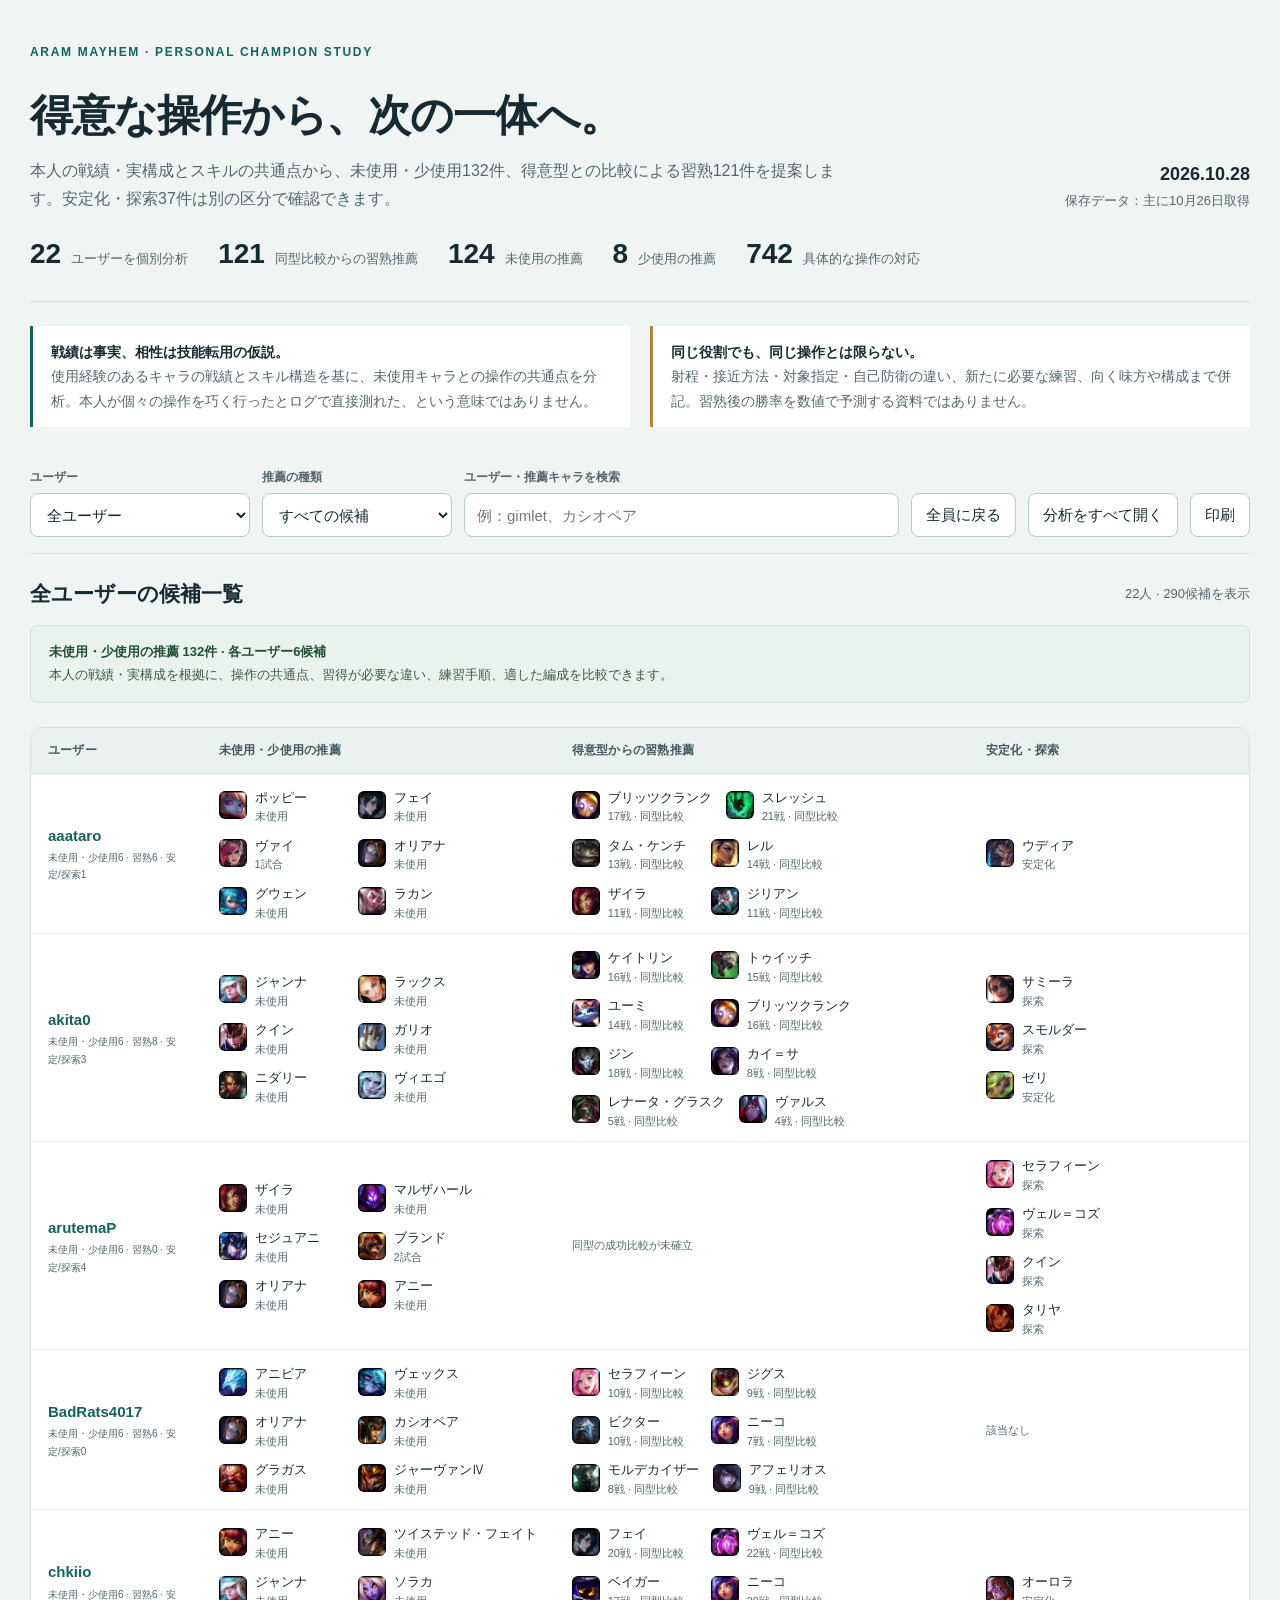
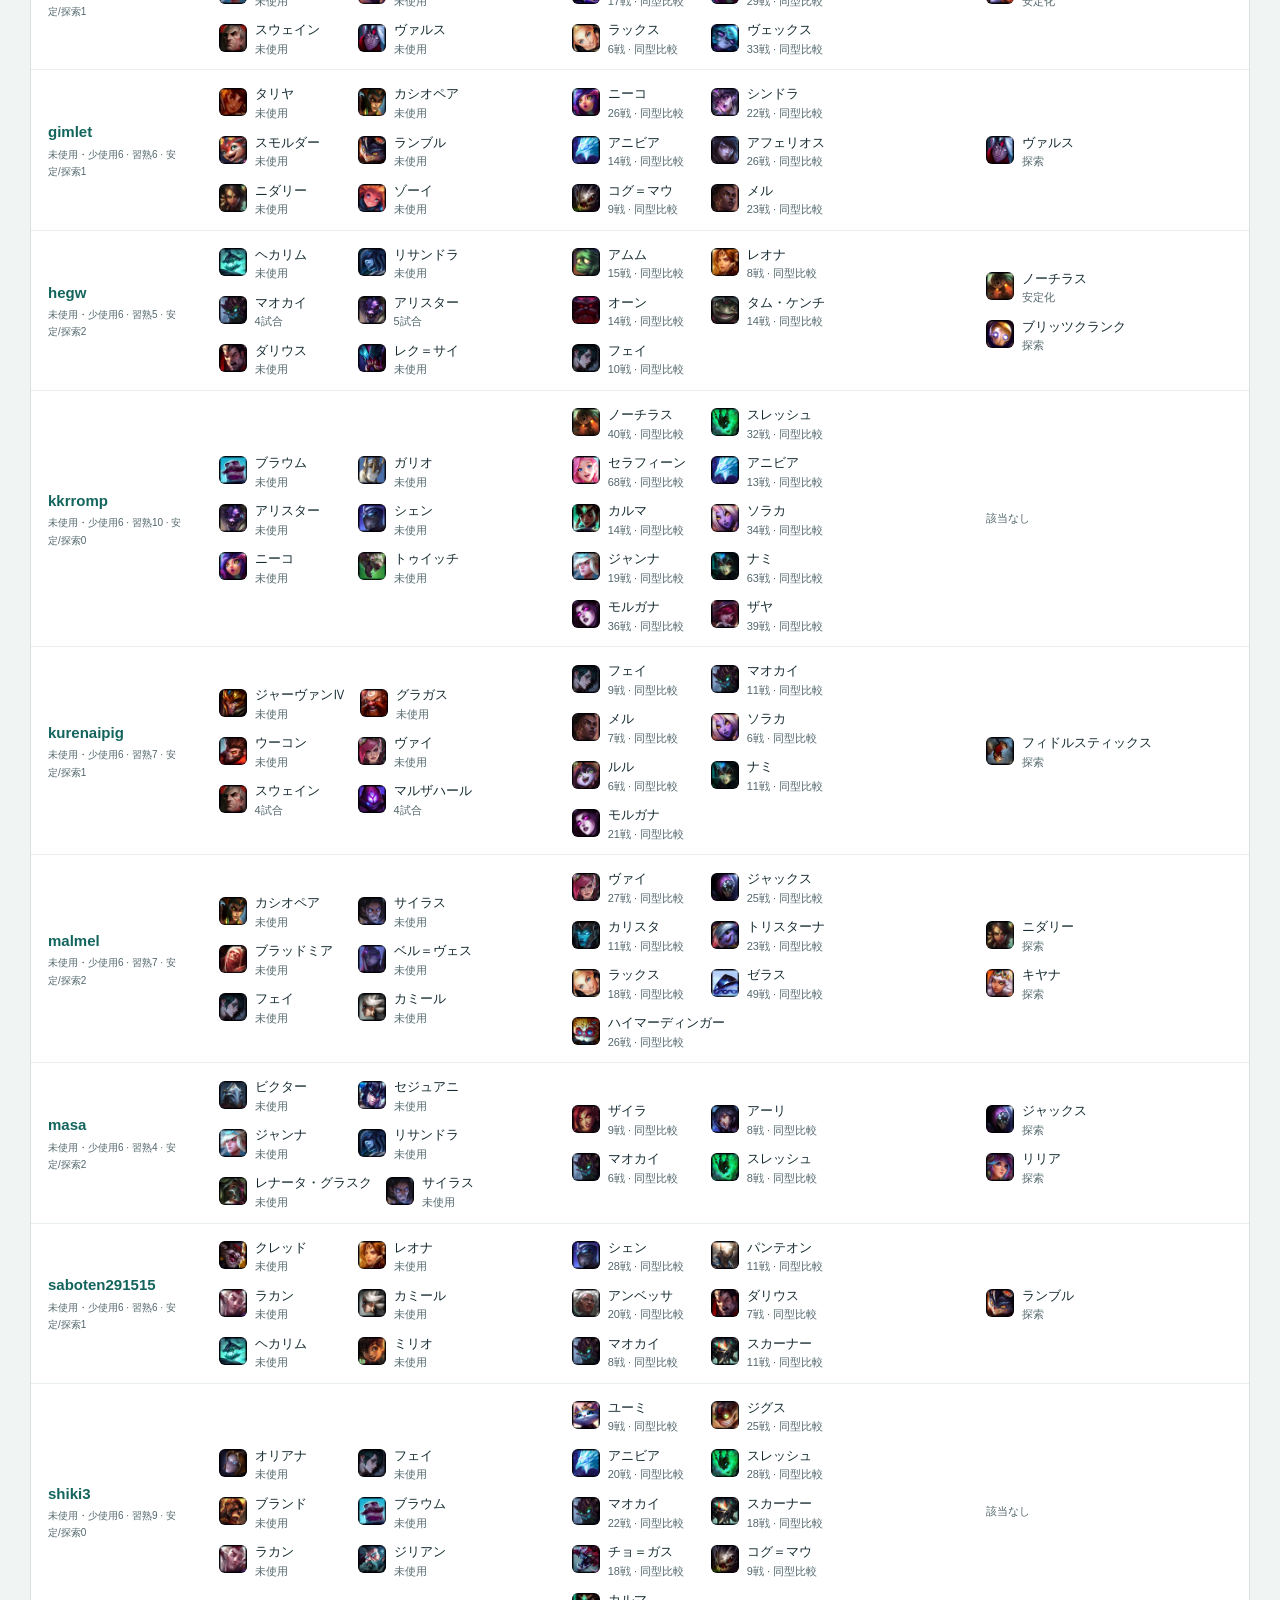
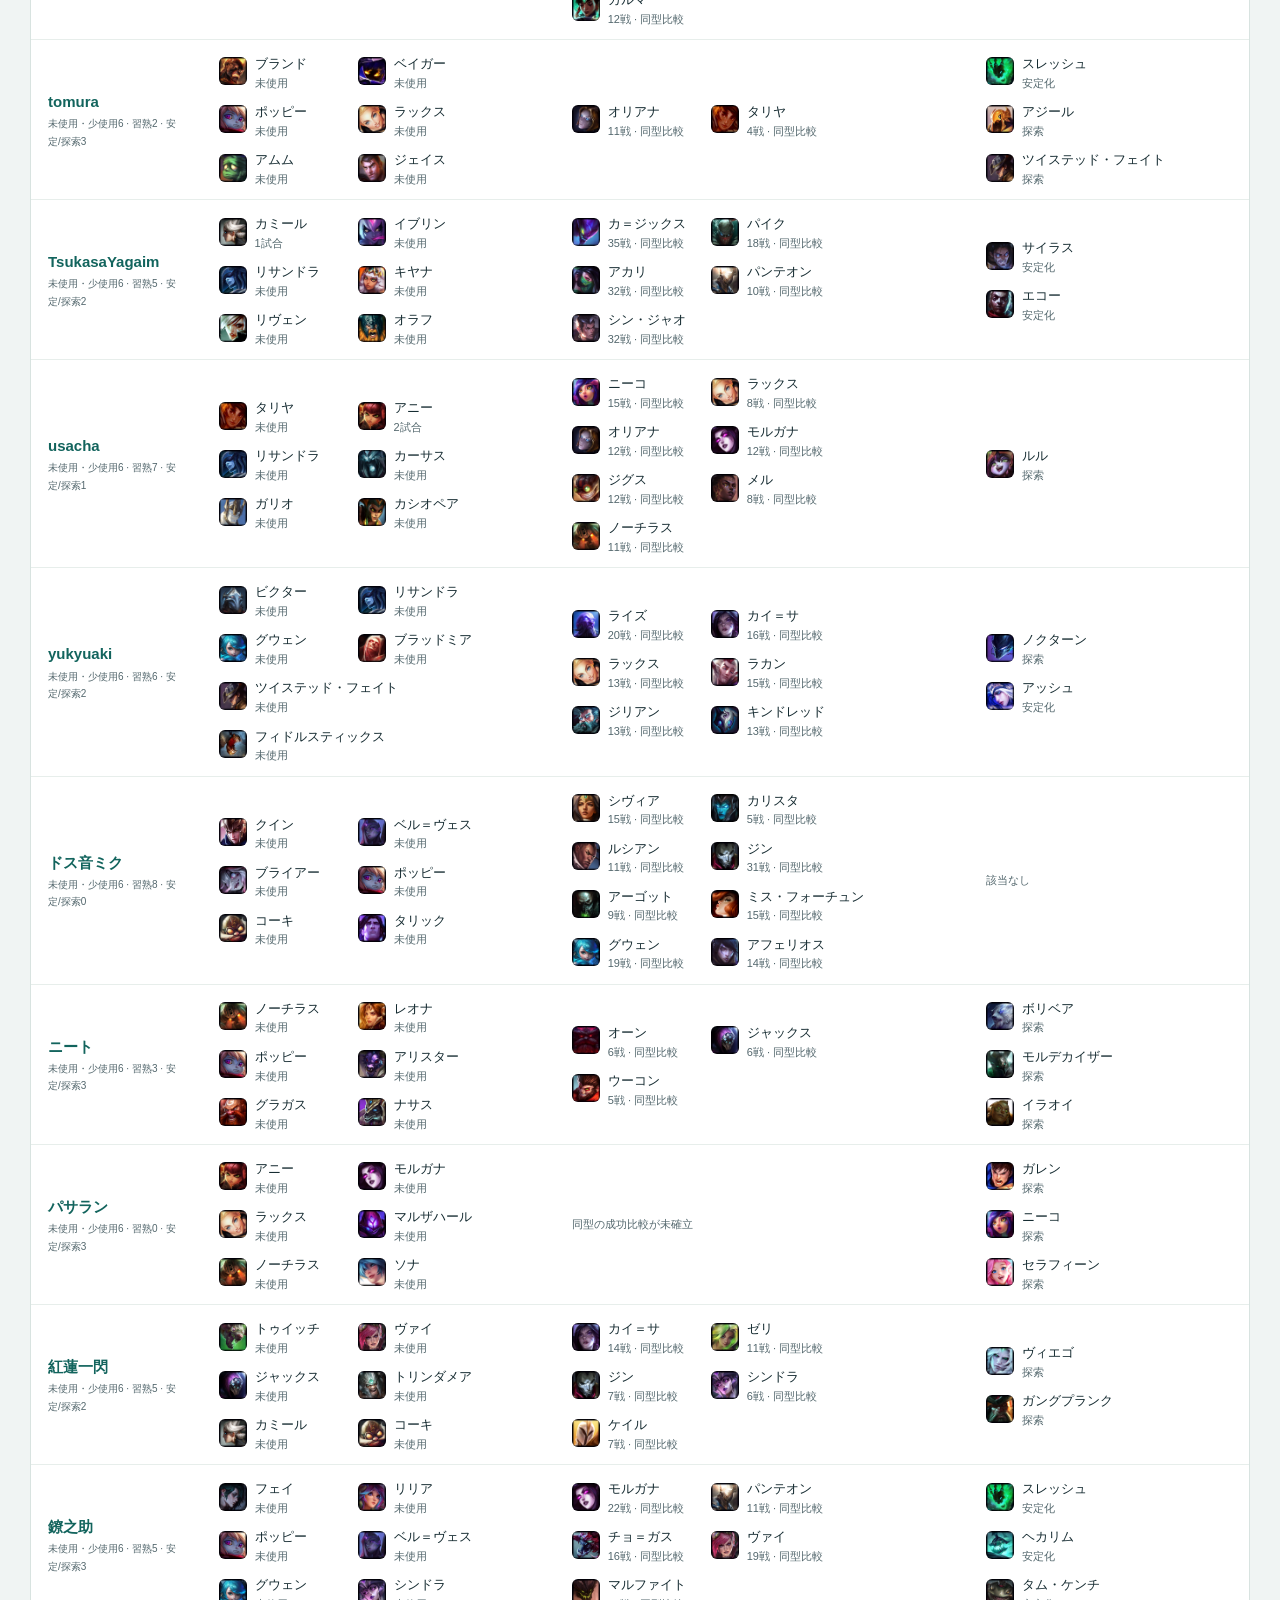
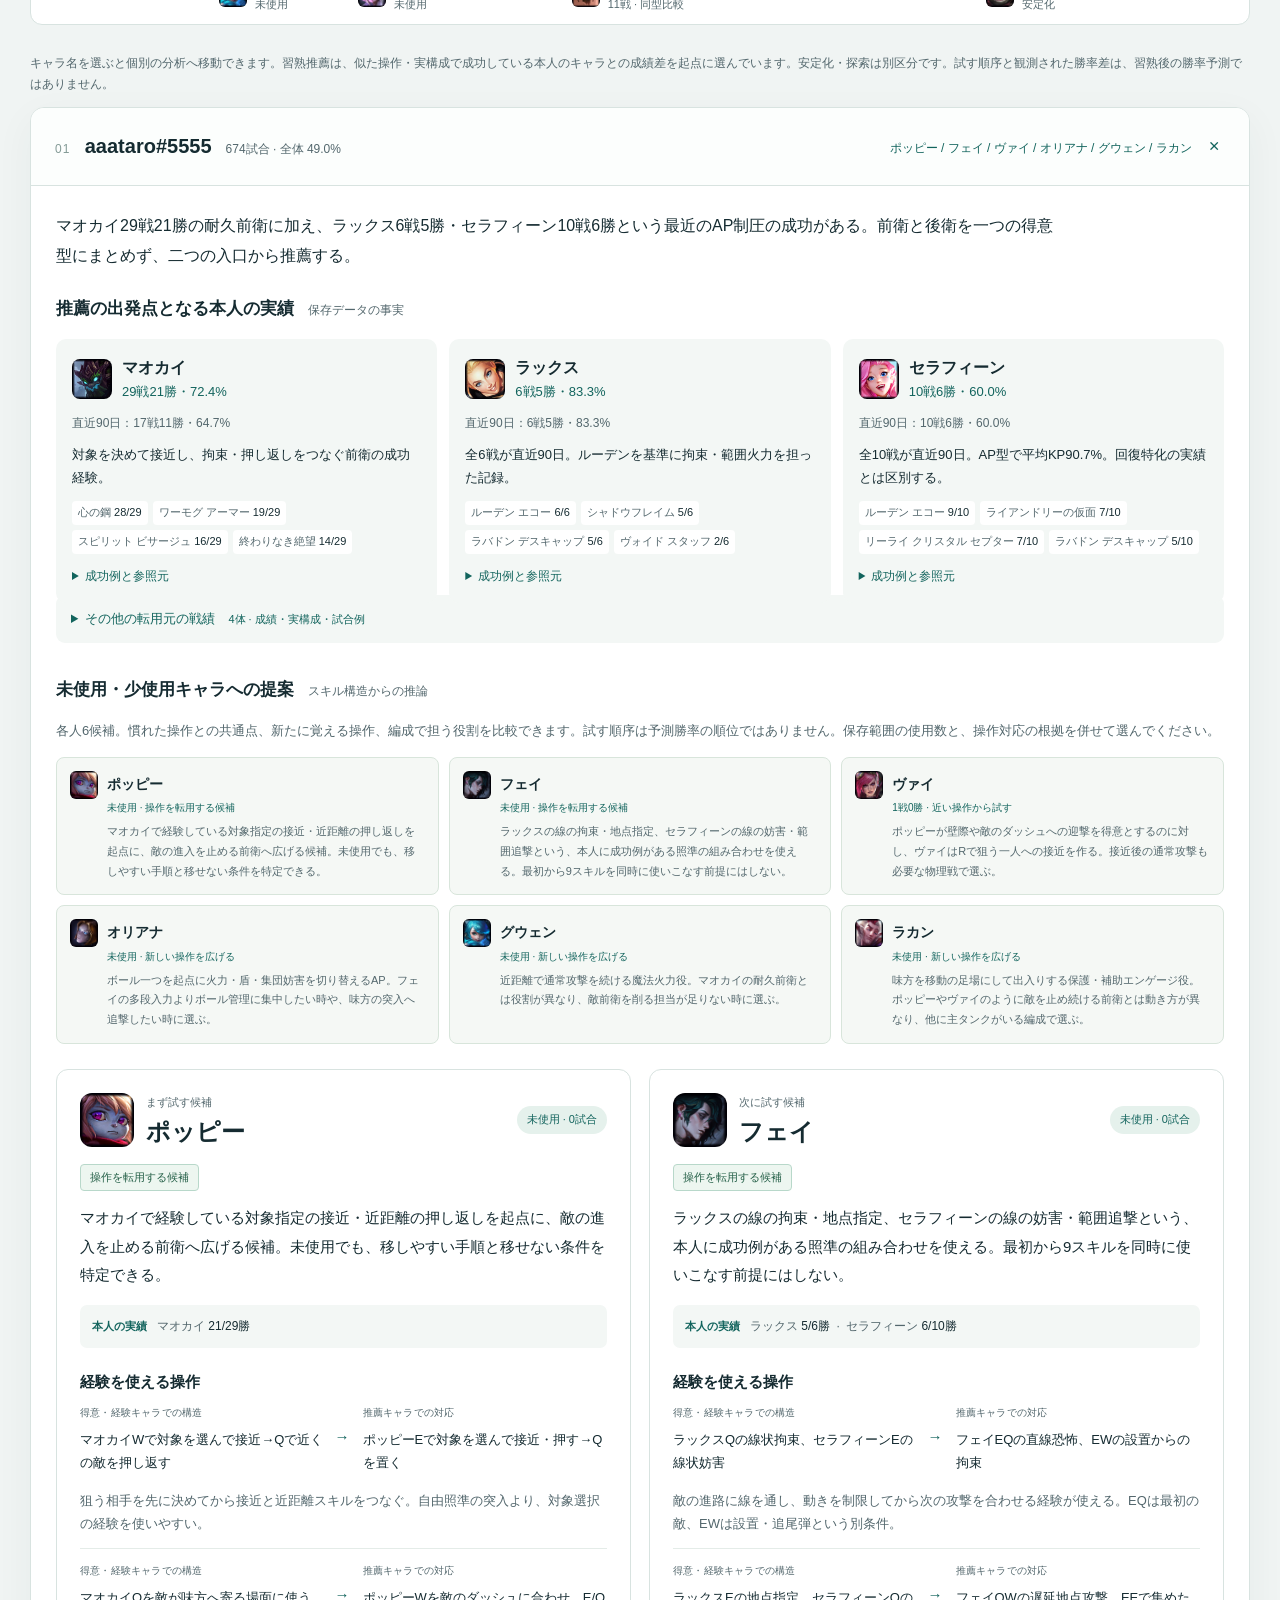
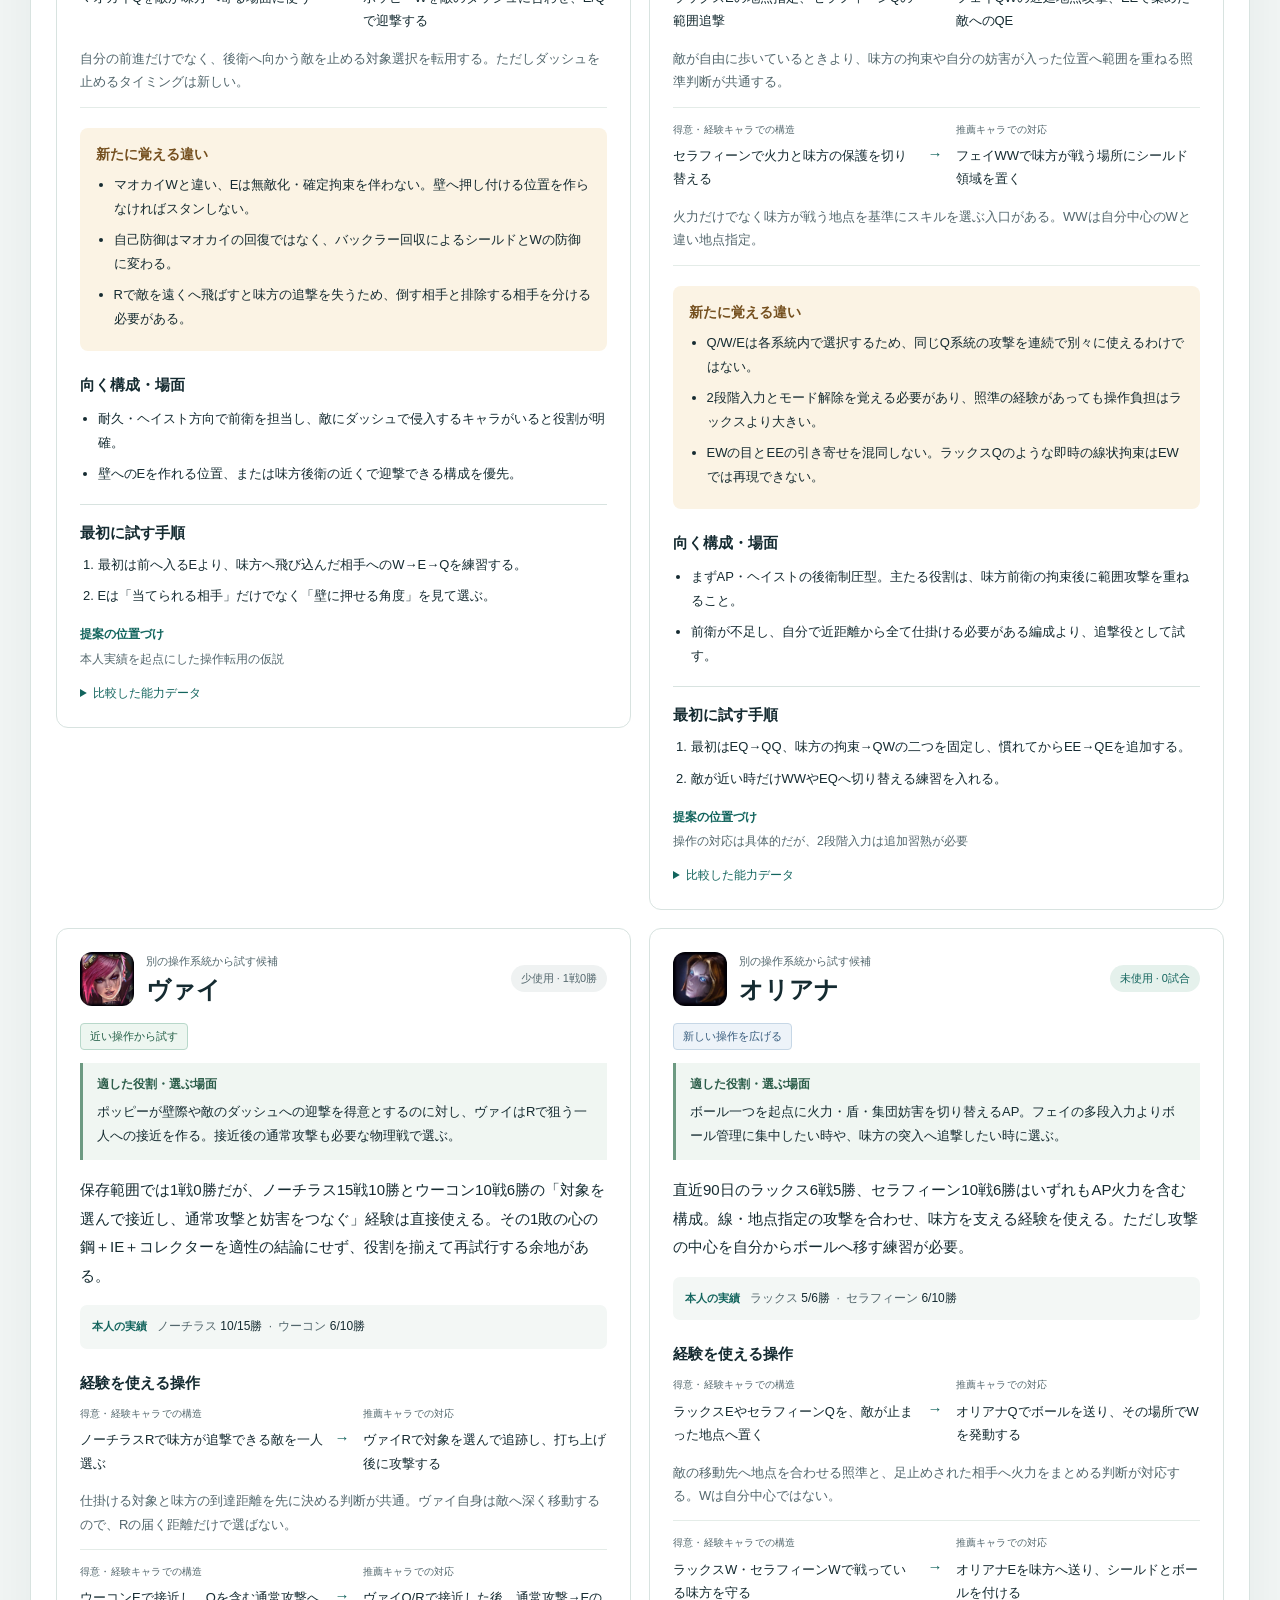
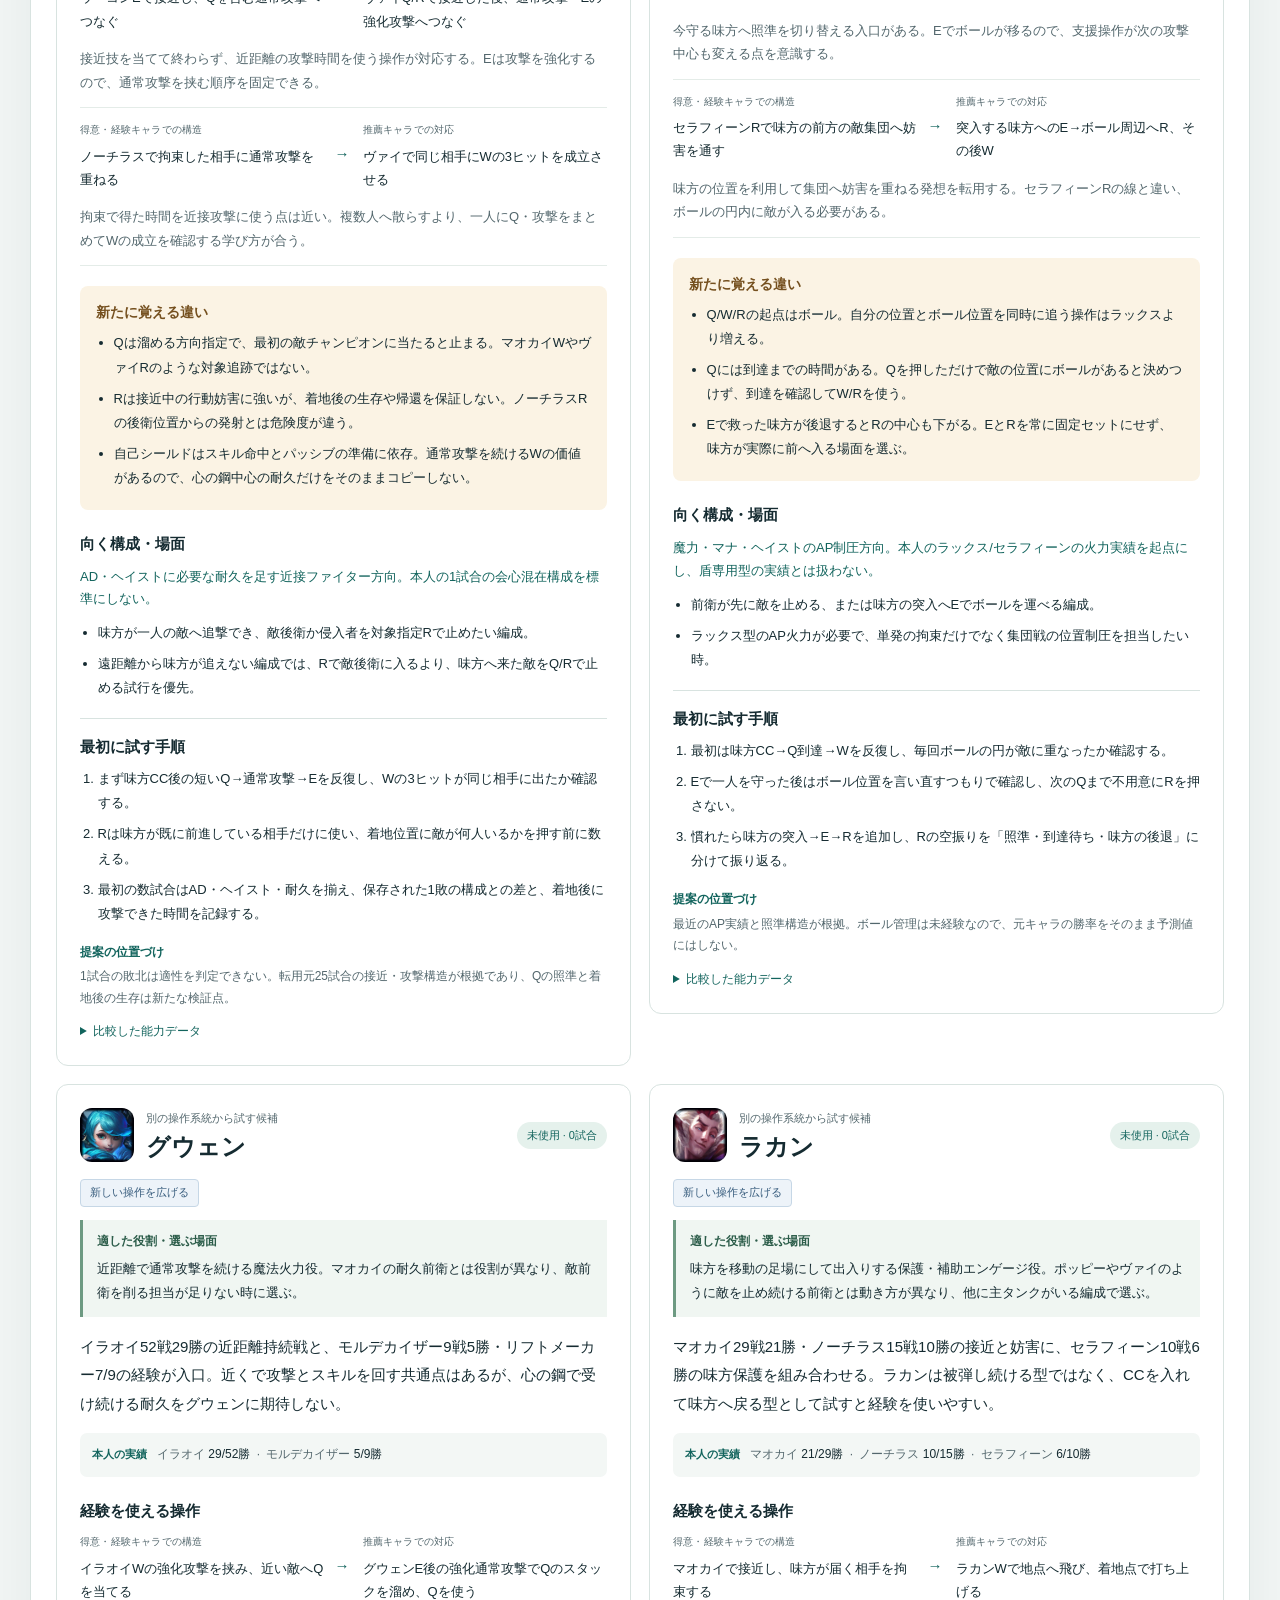
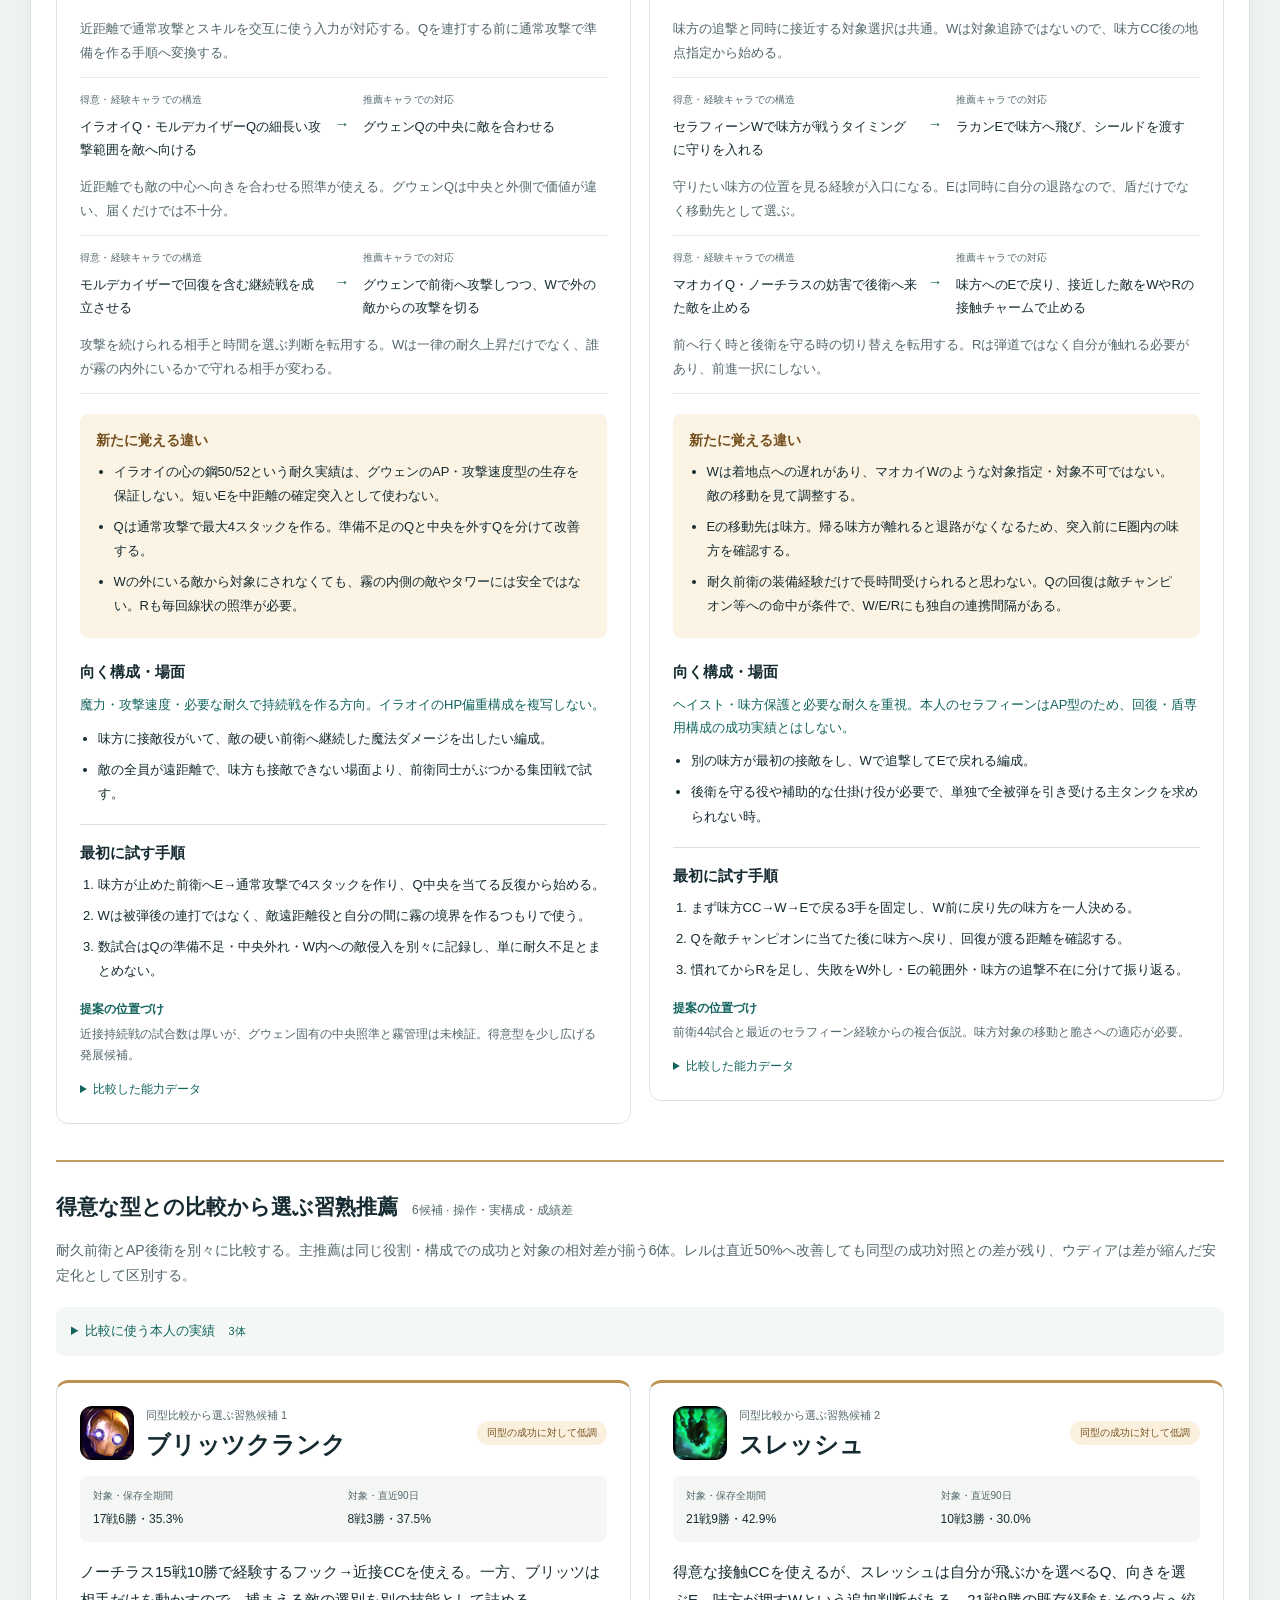
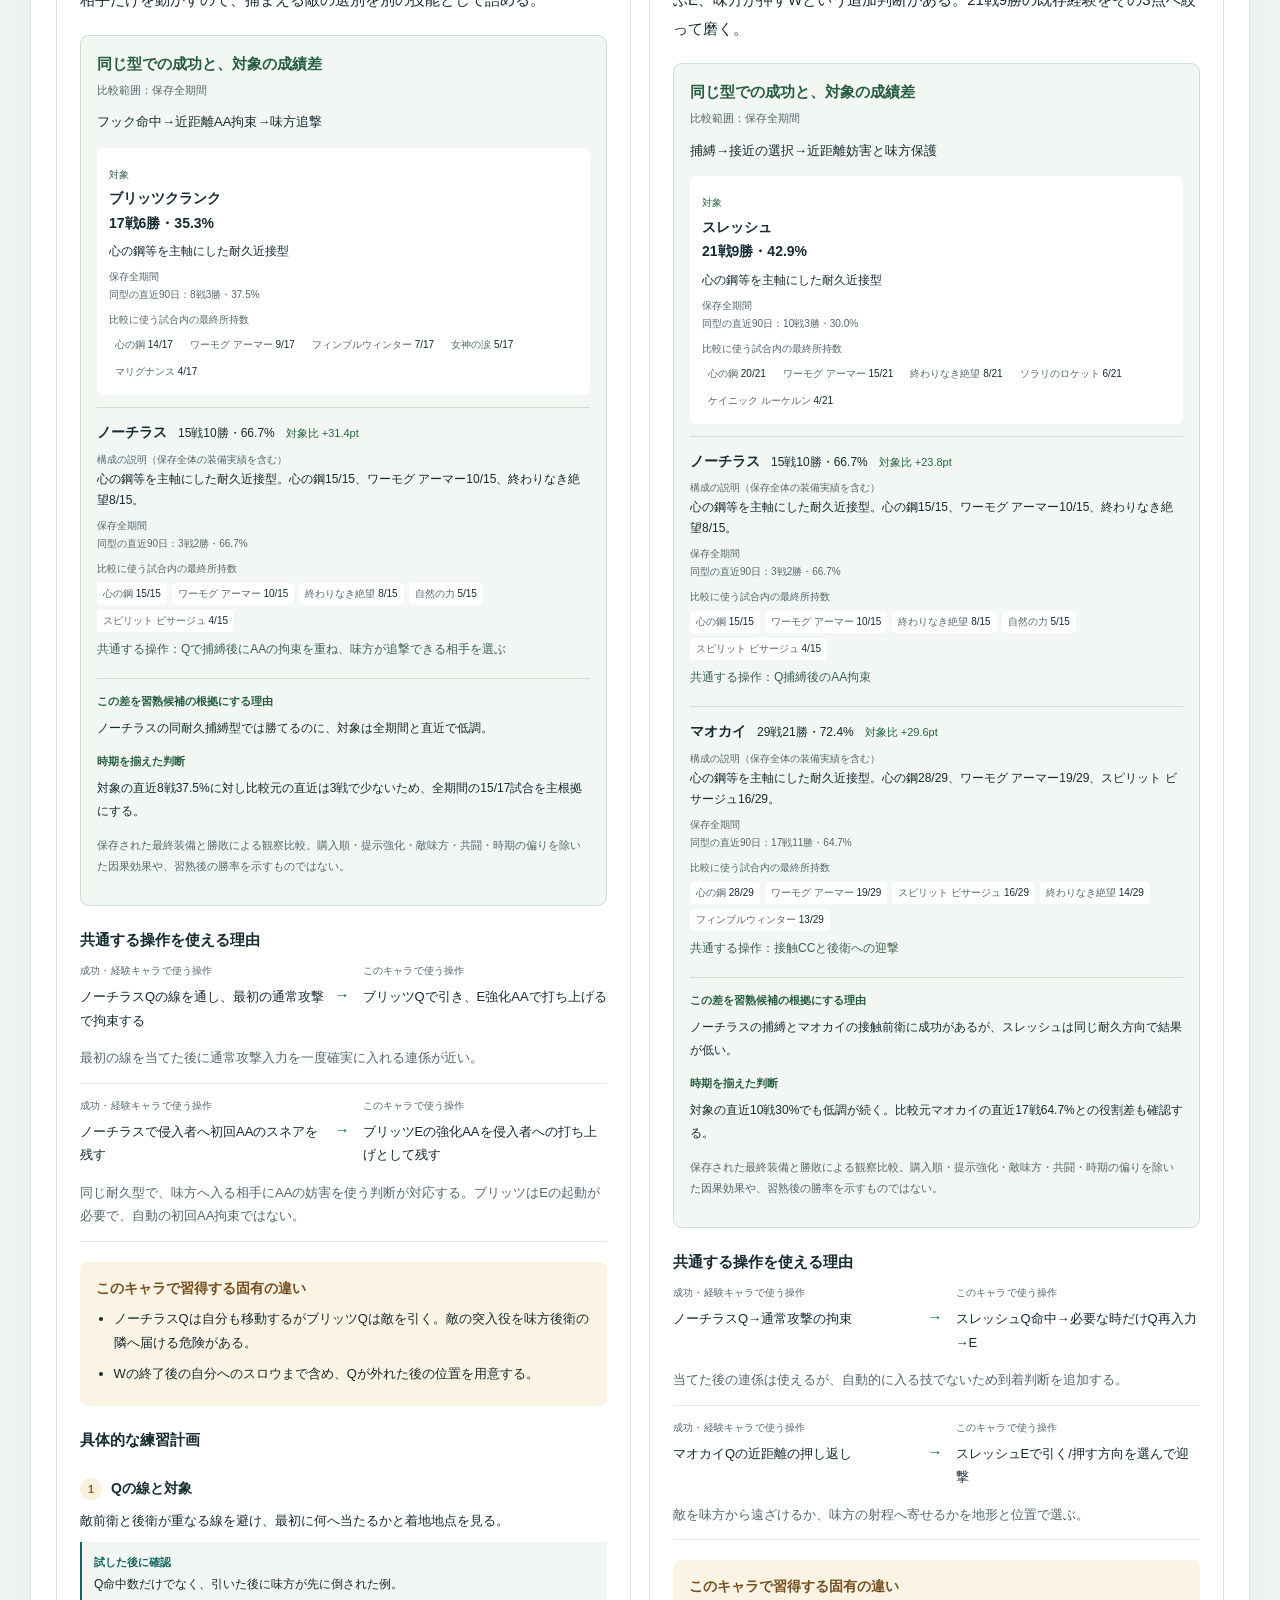
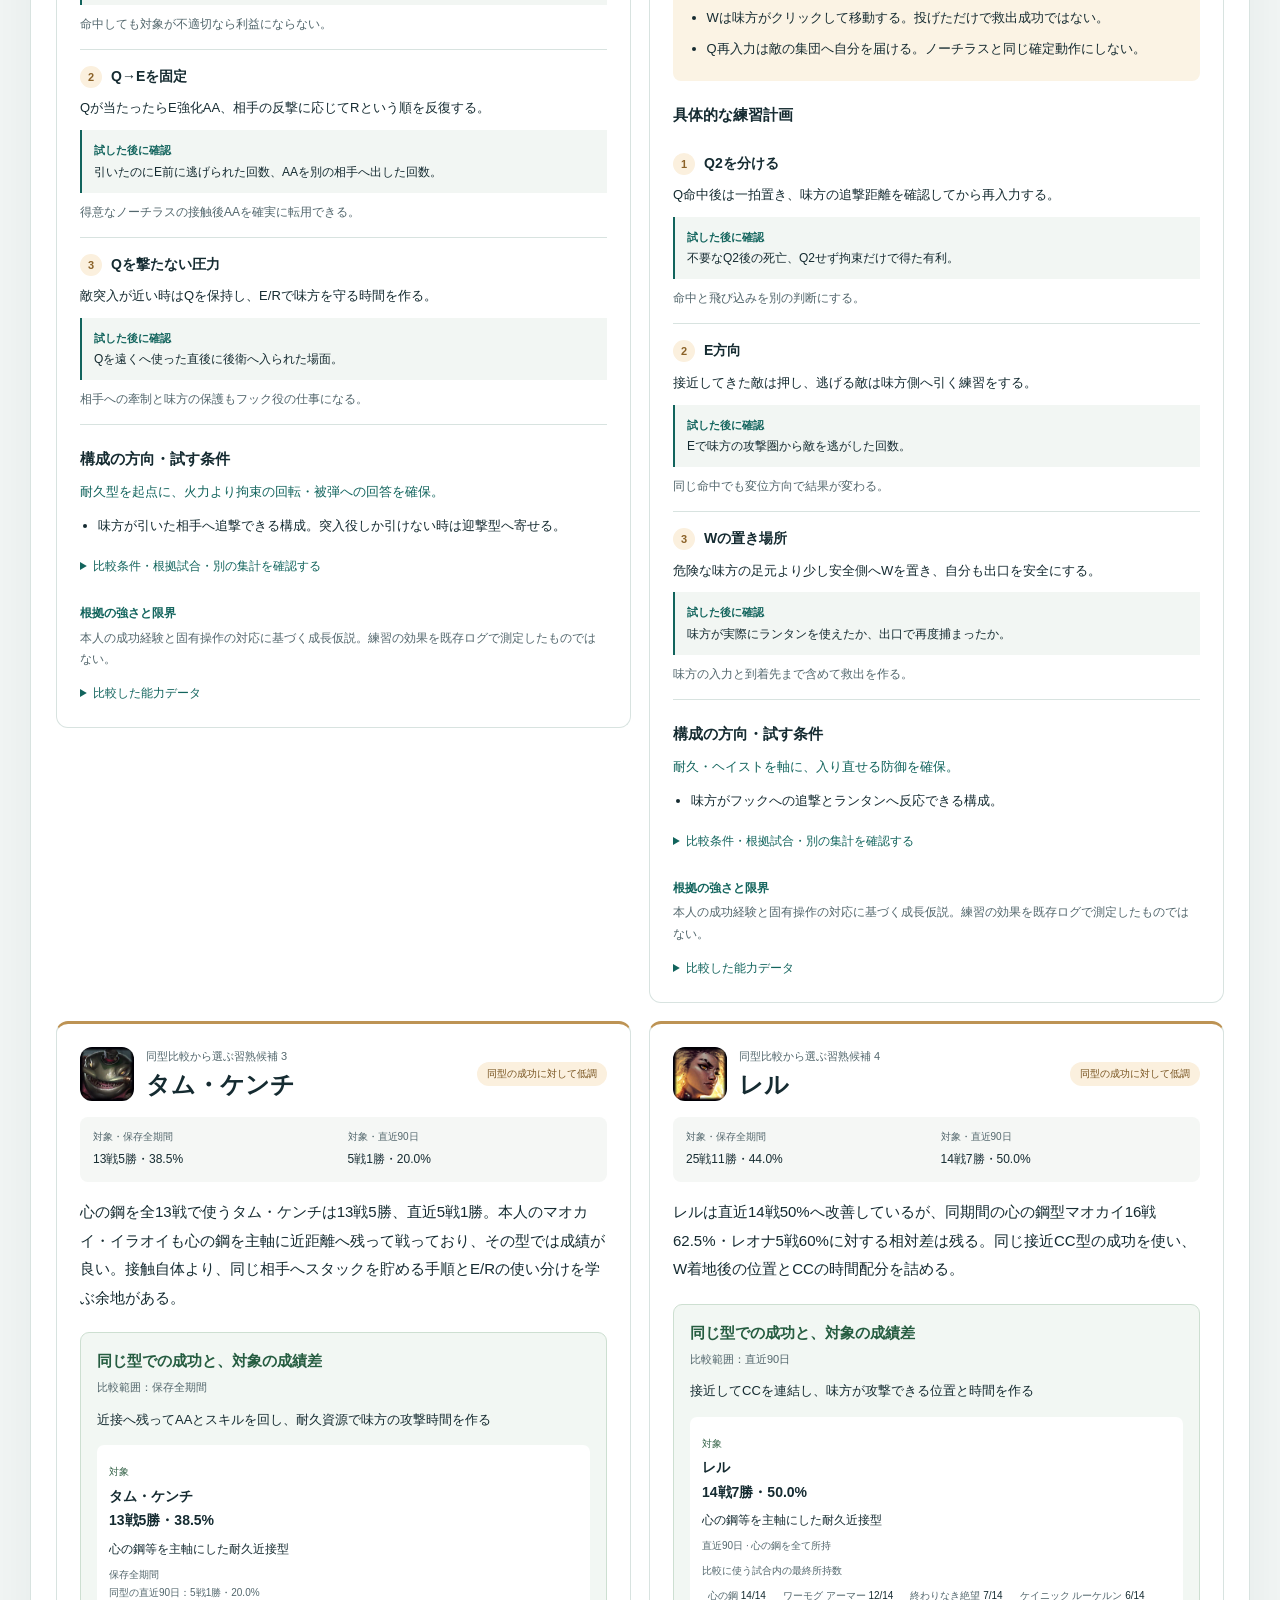
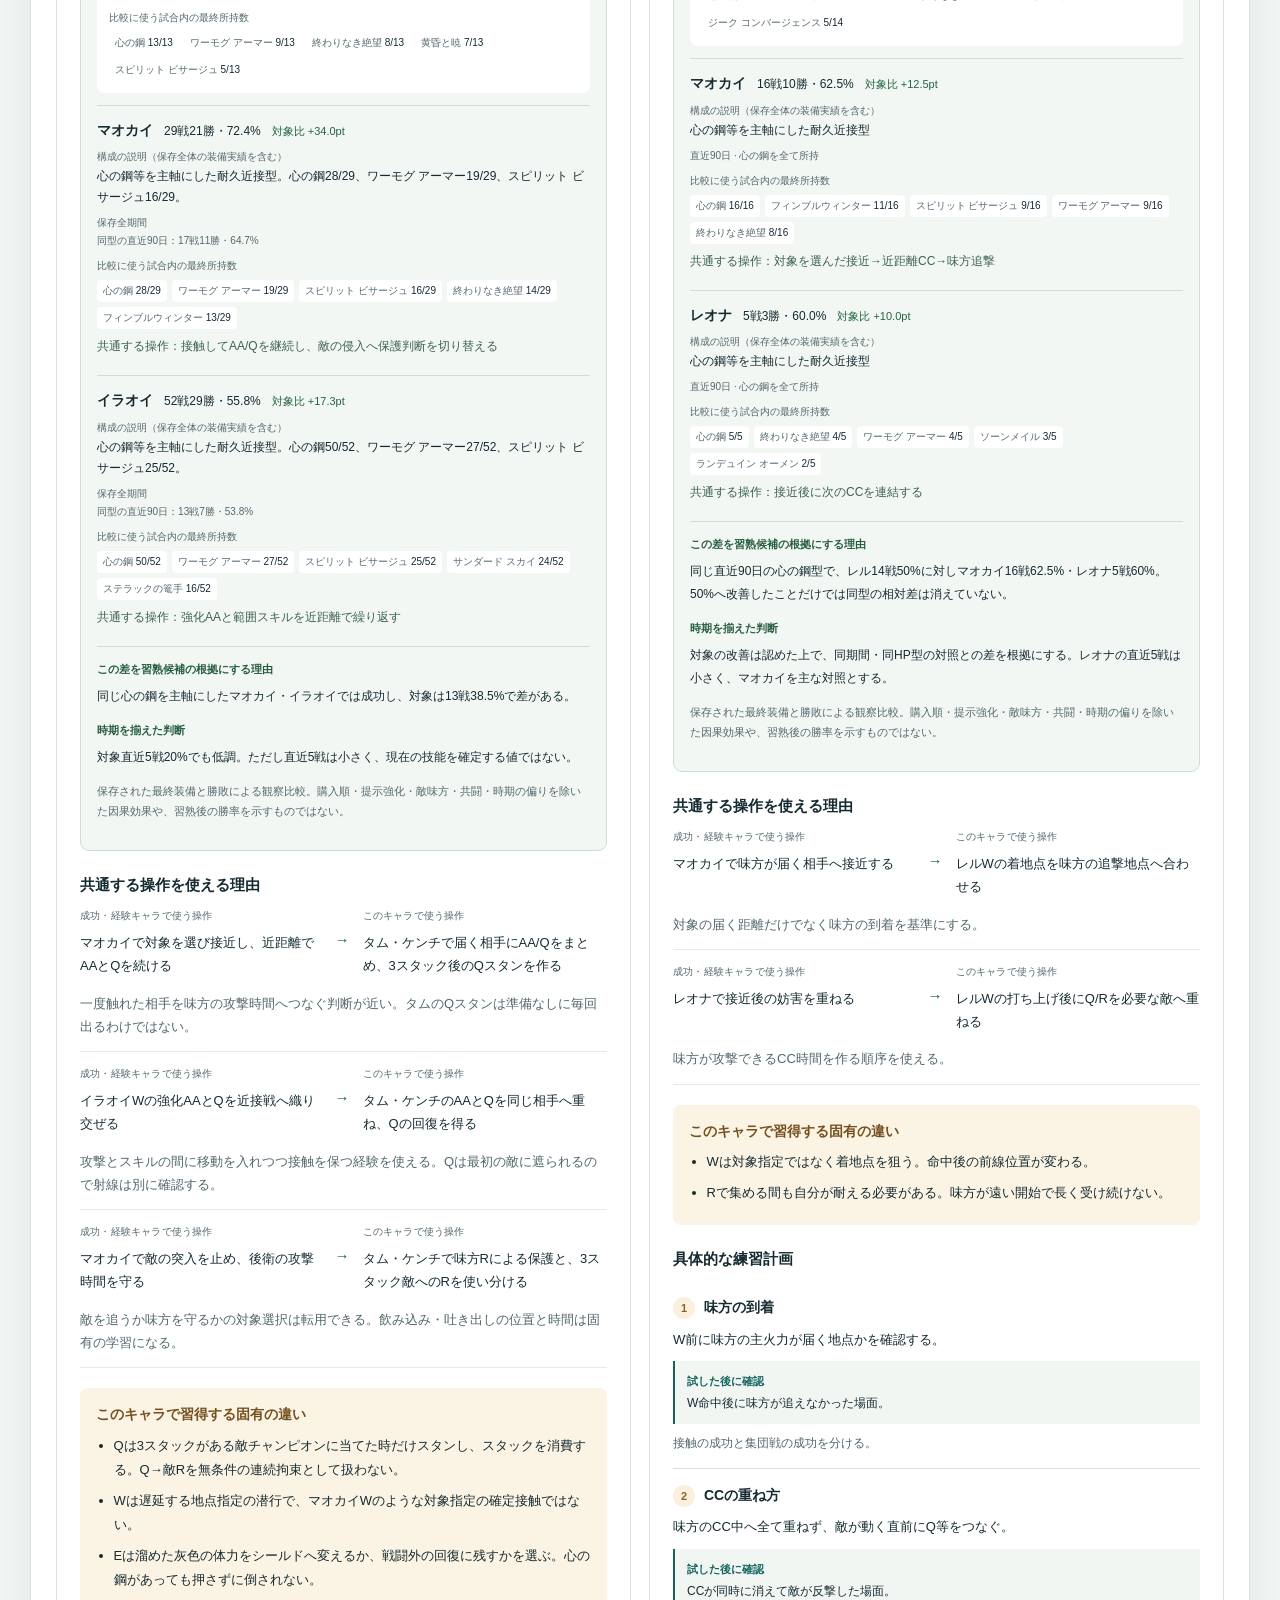
==== index.html @ 069d7b48 "Publish ARAM champion guide" ====
<!doctype html>
<html lang="ja"><head><meta charset="UTF-8"><meta name="viewport" content="width=device-width,initial-scale=1"><meta name="color-scheme" content="light"><meta name="description" content="22ユーザーの戦績・実構成と操作の共通点から探す、ARAMチャンピオンの相性と習熟ガイド。"><link rel="canonical" href="https://sz7m8ci7.github.io/aram-champion-guide/"><title>得意な操作から探す ARAMチャンピオン提案</title><style>
:root{--ink:#152b31;--muted:#53676d;--paper:#fff;--back:#f0f4f3;--line:#d8e3e0;--teal:#12645d;--pale:#e5f1ec;--warm:#966426;--warm-bg:#fbf3e4;--shadow:0 12px 40px #1d49440c}*{box-sizing:border-box}html{scroll-behavior:smooth;scroll-padding-top:110px}body{margin:0;background:var(--back);color:var(--ink);font-family:"Segoe UI","Yu Gothic UI","Meiryo",sans-serif;font-size:15px;line-height:1.75}button,input,select{font:inherit}button,a,input,select{touch-action:manipulation}a{color:var(--teal);text-underline-offset:4px}button{cursor:pointer}a:focus-visible,button:focus-visible,input:focus-visible,select:focus-visible,summary:focus-visible{outline:3px solid #d39536;outline-offset:4px}button:disabled{cursor:default}h1,h2,h3,h4,p{margin-top:0}h4{font-size:15px;line-height:1.6}ul,ol{padding-left:1.35em;margin:8px 0 18px}li+li{margin-top:7px}main{max-width:1280px;margin:auto;padding:0 30px 50px}.masthead{padding:42px 0 30px;border-bottom:1px solid var(--line)}.brand{color:var(--teal);font-size:12px;letter-spacing:.14em;font-weight:700}.hero{display:grid;grid-template-columns:1fr auto;gap:30px;align-items:end;margin-top:22px}h1{font-size:clamp(27px,3.4vw,43px);line-height:1.4;letter-spacing:-.025em;margin-bottom:12px}.lead{max-width:830px;color:var(--muted);margin:0;font-size:16px}.hero-date{font-size:13px;color:var(--muted);text-align:right;white-space:nowrap}.hero-date strong{display:block;color:var(--ink);font-size:18px}.metrics{display:flex;flex-wrap:wrap;gap:30px;margin:24px 0 0}.metric{display:flex;gap:10px;align-items:baseline}.metric b{font-size:28px;line-height:1.2;font-weight:600}.metric span{font-size:13px;color:var(--muted)}.method-note{display:grid;grid-template-columns:1fr 1fr;gap:20px;margin:24px 0}.method-note p{margin:0;padding:14px 18px;background:var(--paper);border-left:3px solid var(--teal);font-size:14px;color:var(--muted)}.method-note p:last-child{border-color:#b5833b}.method-note strong{color:var(--ink)}.toolbar{position:sticky;top:0;z-index:10;background:#f0f4f3f5;backdrop-filter:blur(12px);display:flex;gap:12px;align-items:end;padding:16px 0;border-bottom:1px solid var(--line);margin-bottom:22px}.field{display:flex;flex-direction:column;gap:5px;min-width:0}.field span{font-size:12px;color:var(--muted);font-weight:600}.field select,.field input{background:#fff;border:1px solid #b9ccc6;border-radius:8px;padding:10px 12px;color:var(--ink);height:44px}.field.search{flex:1}.field select{min-width:220px}.toolbar button{height:44px;border:1px solid #b9ccc6;background:#fff;border-radius:8px;color:var(--ink);padding:8px 14px}.toolbar button:hover{background:var(--pale)}.summary-heading{display:flex;align-items:center;justify-content:space-between;gap:12px;margin-bottom:12px}.summary-heading h2{font-size:21px;margin:0}.summary-heading span{font-size:13px;color:var(--muted)}.table-wrap{background:var(--paper);border:1px solid var(--line);border-radius:12px;overflow:auto;margin-bottom:28px}table{border-collapse:collapse;width:100%;min-width:720px}thead th{background:#eaf1ee;text-align:left;font-size:12px;letter-spacing:.02em;color:#425b60;padding:12px 17px;border-bottom:1px solid var(--line)}tbody th,tbody td{padding:13px 17px;vertical-align:middle;border-bottom:1px solid #e7eeeb;text-align:left;font-weight:400}tbody tr:last-child>*{border-bottom:0}tbody th{width:19%}tbody td:nth-child(2){width:42%}tbody td:last-child{font-size:13px;color:var(--muted)}.profile-link{border:0;background:none;padding:5px 0;color:var(--teal);font-weight:650;text-align:left;overflow-wrap:anywhere}.overview-picks{display:flex;gap:14px;flex-wrap:wrap}.overview-picks a{display:flex;gap:8px;align-items:center;text-decoration:none;color:var(--ink);font-size:13px}.overview-picks a:hover span{text-decoration:underline}.overview-picks small{display:block;color:var(--muted);font-size:11px;line-height:1.3}.overview-to{color:var(--teal)}.mini-portrait{width:28px;height:28px;border-radius:6px;background:var(--line)}.portrait{width:54px;height:54px;border-radius:12px;flex-shrink:0;background:var(--line)}.small-portrait{width:40px;height:40px;border-radius:8px;background:var(--line);flex-shrink:0}.profile{background:var(--paper);border:1px solid var(--line);border-radius:14px;margin:0 0 18px;overflow:hidden;box-shadow:var(--shadow);scroll-margin-top:110px}.profile-summary{list-style:none;display:flex;align-items:center;justify-content:space-between;gap:20px;padding:21px 24px;cursor:pointer;background:#fcfefd}.profile-summary::-webkit-details-marker{display:none}.profile-summary>div:first-child{display:flex;align-items:baseline;gap:14px;flex-wrap:wrap}.profile-number{color:#839a96;font-size:12px;letter-spacing:.1em}.profile-user{font-size:20px;font-weight:650;overflow-wrap:anywhere}.profile-baseline{font-size:12px;color:var(--muted)}.profile-picks{font-size:12px;color:var(--teal);text-align:right;max-width:45%}.profile-picks>span{display:inline-block;font-size:20px;margin-left:10px;line-height:1}.profile[open] .profile-summary{border-bottom:1px solid var(--line)}.profile[open] .profile-picks>span{transform:rotate(45deg)}.profile-body{padding:25px}.profile-intro{font-size:16px;max-width:1000px;line-height:1.85;margin-bottom:24px}.section-label{display:flex;align-items:baseline;gap:14px;flex-wrap:wrap;font-size:17px;margin-bottom:15px}.section-label>span{font-size:12px;color:var(--muted);font-weight:400}.anchors{display:grid;grid-template-columns:repeat(auto-fit,minmax(210px,1fr));gap:12px}.anchor{background:#f3f7f5;padding:16px;border-radius:10px;min-width:0}.anchor-top{display:flex;gap:10px;align-items:center}.anchor-top h4{margin:0;font-size:16px}.numbers{font-size:13px;font-variant-numeric:tabular-nums;color:var(--teal)}.recent{font-size:12px;margin:9px 0;color:var(--muted)}.anchor>p{font-size:13px;margin:0 0 12px;line-height:1.8}.build-facts{display:flex;gap:5px;flex-wrap:wrap}.build-facts span{background:white;padding:3px 6px;border-radius:4px;font-size:11px;line-height:1.6;color:var(--muted)}.build-facts b{font-variant-numeric:tabular-nums;font-weight:500;color:var(--ink)}.proof,.source-links{font-size:12px;margin-top:12px;color:var(--muted)}.proof summary,.source-links summary{cursor:pointer;color:var(--teal)}.game-proof{margin:9px 0;line-height:1.65}.recommendations-heading{margin-top:32px}.recommendations{display:grid;grid-template-columns:repeat(2,minmax(0,1fr));gap:18px;align-items:start}.recommendation{border:1px solid var(--line);border-radius:12px;padding:23px;min-width:0;background:#fff}.rec-head{display:flex;gap:12px;align-items:center;margin-bottom:16px;flex-wrap:wrap}.rec-name{flex:1;min-width:130px}.eyebrow{color:var(--muted);font-size:11px;margin-bottom:3px}.rec-name h3{font-size:24px;line-height:1.3;margin:0}.usage{font-size:11px;border-radius:20px;padding:4px 10px;background:#eff2f2;color:var(--muted);white-space:nowrap}.usage.unused{background:var(--pale);color:var(--teal)}.rec-reason{font-size:15px;line-height:1.9;margin-bottom:15px}.evidence-line{font-size:12px;color:var(--muted);padding:11px 12px;background:#f3f7f5;border-radius:7px;line-height:1.8}.evidence-line b{color:var(--ink);font-weight:500;font-variant-numeric:tabular-nums}.fact-label{color:var(--teal);font-size:11px;font-weight:600;margin-right:10px}.dot{margin:0 3px}.block-title{margin:22px 0 10px;font-size:15px}.transfer{padding:13px 0;border-bottom:1px solid #e4ece8}.transfer:first-child{padding-top:0}.transfer-pair{display:grid;grid-template-columns:minmax(0,1fr) 18px minmax(0,1fr);gap:10px;align-items:start}.transfer-pair p{font-size:13px;line-height:1.8;margin:6px 0}.overline{display:block;font-size:10px;color:var(--muted);letter-spacing:.02em}.arrow{margin-top:25px;color:var(--teal)}.transfer-why{font-size:13px;margin:8px 0 0;color:var(--muted);line-height:1.8}.learning{margin-top:20px;padding:15px 16px 2px;background:var(--warm-bg);border-radius:8px}.learning h4{color:#75501f;margin:0 0 8px;font-size:14px}.recommendation ul,.recommendation ol{font-size:13px;line-height:1.85}.build-direction{font-size:13px;color:var(--teal);margin:0 0 10px}.practice{border-top:1px solid var(--line);margin-top:18px;padding-top:16px}.practice h4{margin:0 0 8px}.practice ol{margin-bottom:12px}.confidence{font-size:12px;color:var(--muted);line-height:1.8;margin:16px 0 0}.confidence span{display:block;font-weight:600;color:var(--teal);margin-bottom:3px}.source-links>div{display:flex;gap:10px;flex-wrap:wrap;margin-top:8px}.prior{margin-top:28px;border-top:1px solid var(--line);padding-top:16px}.prior>summary{cursor:pointer;color:var(--muted);font-size:14px}.prior>summary>span{margin-left:12px;font-size:11px}.prior-grid{display:grid;grid-template-columns:repeat(2,minmax(0,1fr));gap:14px;margin-top:16px}.prior-grid article{padding:15px;background:#f5f6f5;border-radius:8px;font-size:13px;min-width:0}.prior-grid h4 span{display:block;font-size:11px;color:var(--muted);font-weight:400}.prior-grid p{margin-bottom:8px}.prior-condition{color:var(--teal)}.profile-footer{display:flex;gap:15px;flex-wrap:wrap;justify-content:space-between;border-top:1px solid var(--line);padding-top:16px;margin-top:24px;font-size:11px;color:var(--muted)}.method{padding:24px 0;color:var(--muted);font-size:13px}.method>summary{cursor:pointer;color:var(--ink);font-size:16px}.method h3{font-size:14px;color:var(--ink);margin:20px 0 8px}.method li{margin-top:7px}.footer{border-top:1px solid var(--line);padding-top:20px;font-size:12px;color:var(--muted)}.small-text{font-size:12px;color:var(--muted)}.empty{padding:30px;text-align:center;color:var(--muted)}[hidden]{display:none!important}@media(min-width:1150px){.recommendations:has(>.recommendation:nth-child(3)){grid-template-columns:repeat(3,minmax(0,1fr))}.recommendations:has(>.recommendation:nth-child(3)) .transfer-pair{grid-template-columns:1fr}.recommendations:has(>.recommendation:nth-child(3)) .arrow{margin:0;line-height:1;transform:rotate(90deg);justify-self:center}}@media(max-width:900px){.recommendations{grid-template-columns:1fr}.profile-summary{align-items:flex-start}.profile-summary>div:first-child{gap:8px}.profile-picks{max-width:36%}.hero{grid-template-columns:1fr}.hero-date{text-align:left}.method-note{gap:10px}.toolbar{flex-wrap:wrap}.field.search{min-width:180px}.field select{min-width:190px}.hero-date strong{display:inline;font-size:14px;margin-right:10px}}@media(max-width:560px){body{font-size:14px}main{padding:0 15px 30px}.masthead{padding-top:28px}.metrics{gap:16px}.metric{gap:7px}.metric b{font-size:25px}.metric span{font-size:11px}.method-note{grid-template-columns:1fr}.method-note p{font-size:13px;padding:12px 14px}.toolbar{gap:8px;position:static;padding:12px 0}.field{width:100%}.field.search{min-width:0}.field select{min-width:0;width:100%}.toolbar button{flex:1;font-size:13px}.summary-heading{align-items:flex-start}.summary-heading span{font-size:11px;text-align:right}.summary-heading h2{font-size:18px}.profile-summary{display:block;padding:17px 16px}.profile-user{font-size:18px}.profile-picks{max-width:none;text-align:left;margin-top:8px;margin-left:25px}.profile-picks>span{float:right}.profile-body{padding:17px}.profile-intro{font-size:14px}.anchors{grid-template-columns:1fr}.recommendation{padding:17px}.rec-name h3{font-size:23px}.rec-head{gap:10px}.portrait{width:48px;height:48px}.transfer-pair{grid-template-columns:1fr}.arrow{margin:0;line-height:1;transform:rotate(90deg);justify-self:center}.recommendation li{line-height:1.8}.prior-grid{grid-template-columns:1fr}.section-label{font-size:16px}.overview-picks{gap:11px}.rec-reason{font-size:14px}}@media print{body{background:white;font-size:11px}main{max-width:none;padding:0}.toolbar,.summary-heading,.table-wrap,.method-note,.profile-picks,.proof,.source-links{display:none!important}.profile{box-shadow:none;break-inside:auto;border-color:#aaa}.profile-body{padding:15px}.recommendations{grid-template-columns:1fr!important}.recommendation{break-inside:avoid;padding:15px}.anchors{grid-template-columns:repeat(3,1fr)}.profile-summary{padding:12px}.profile-user{font-size:18px}.hero-date{font-size:11px}.metrics{margin-top:15px}.profile-number{font-size:10px}.rec-head h3{font-size:20px}.footer{margin-top:15px}a{color:inherit;text-decoration:none}}

.overview-table{min-width:1040px}.overview-table th:first-child{width:15%}.overview-table td[data-category-column="discovery"]{width:24%}.overview-table td[data-category-column="growth"]{width:43%}.overview-table td.overview-example{width:18%;font-size:12px}.profile-link small{display:block;font-size:10px;font-weight:400;color:var(--muted)}.growth-picks{gap:12px 15px}.growth-picks>a{min-width:135px}.growth-picks small{font-variant-numeric:tabular-nums}.field.category select{min-width:190px}.growth-section{margin-top:36px;padding-top:27px;border-top:2px solid #c09c63;scroll-margin-top:115px}.growth-section>.section-label{font-size:21px;margin-bottom:12px}.growth-intro{color:var(--muted);font-size:14px;line-height:1.85}.additional-anchors{margin:18px 0 24px;padding:13px 15px;background:#f3f7f5;border-radius:9px}.additional-anchors>summary{cursor:pointer;font-size:13px;color:var(--teal)}.additional-anchors>summary span{font-size:11px;margin-left:10px}.additional-anchors>.anchors{margin-top:12px}.growth-card{border-top:3px solid #bd9354}.growth-usage{background:#fbf0de;color:#77531f;font-size:10px;white-space:normal;max-width:170px;line-height:1.6}.growth-stats{display:grid;grid-template-columns:1fr 1fr;gap:8px;margin-bottom:16px;padding:11px 13px;background:#f5f7f5;border-radius:8px}.growth-stats span{display:block;color:var(--muted);font-size:10px}.growth-stats b{font-size:12px;font-weight:500;font-variant-numeric:tabular-nums}.growth-recommendations{grid-template-columns:repeat(2,minmax(0,1fr))!important}.growth-recommendations .transfer-pair{grid-template-columns:minmax(0,1fr) 18px minmax(0,1fr)!important}.growth-recommendations .arrow{transform:none!important;margin-top:25px!important;justify-self:auto!important}.practice-item{padding:14px 0;border-bottom:1px solid var(--line)}.practice-item h5{font-size:14px;margin:0 0 9px;display:flex;gap:9px;align-items:baseline}.practice-item h5 span{font-size:11px;color:#8b6228;background:#fbf0de;border-radius:50%;width:22px;height:22px;line-height:22px;text-align:center;flex-shrink:0}.practice-item>p{font-size:13px;margin-bottom:10px}.check-line{padding:10px 12px;background:#f2f6f3;border-left:2px solid var(--teal);font-size:12px;line-height:1.85}.check-line>b{display:block;font-size:11px;color:var(--teal);font-weight:600}.practice-why{font-size:12px!important;color:var(--muted);margin-top:9px;margin-bottom:0!important}.growth-proof{font-size:12px;color:var(--muted);margin-top:18px}.growth-proof>summary{cursor:pointer;color:var(--teal);margin-bottom:10px}.evidence-game{margin:14px 0;padding-top:11px;border-top:1px solid var(--line);font-size:11px;line-height:1.8}.evidence-game>p{margin:3px 0}.growth-read-note{font-size:13px;color:var(--muted);margin:10px 0 22px}.growth-empty{color:var(--muted)}@media(max-width:900px){.growth-recommendations{grid-template-columns:1fr!important}.field.category select{min-width:180px}}@media(max-width:560px){.field.category select{min-width:0}.growth-recommendations .transfer-pair{grid-template-columns:1fr!important}.growth-recommendations .arrow{transform:rotate(90deg)!important;margin:0!important;justify-self:center!important}.growth-section>.section-label{font-size:19px}.growth-stats b{font-size:11px}.growth-card .rec-head{align-items:flex-start}.growth-usage{max-width:none}.overview-table{min-width:1000px}}@media print{.growth-recommendations{grid-template-columns:1fr!important}.additional-anchors{display:block}.growth-section{break-before:page}.growth-stats{padding:8px}.growth-proof{display:none}}

.overview-table th:first-child{width:14%!important}.overview-table td[data-category-column="discovery"]{width:29%!important}.overview-table td[data-category-column="growth"]{width:34%!important}.overview-table td[data-category-column="secondary"]{width:23%!important}.comparison-panel{margin:20px 0;padding:16px;background:#f2f7f3;border:1px solid #cddfd1;border-radius:9px}.comparison-panel>h4{font-size:15px;margin:0 0 5px;color:#265d41}.comparison-scope{font-size:11px;color:var(--muted);margin:0 0 10px}.shared-pattern{font-size:13px;line-height:1.9}.comparison-target{padding:12px;background:white;border-radius:7px;margin-bottom:12px}.comparison-target>b,.comparison-target>strong{display:block;font-size:14px}.comparison-target>p{font-size:12px;margin:6px 0}.comparison-target small,.comparison-sources small{display:block;color:var(--muted);font-size:10px;line-height:1.8}.comparison-role{font-size:10px;color:#37644a}.comparison-sources>article{padding:12px 0;border-top:1px solid #cddfd1}.comparison-source-head{display:flex;align-items:baseline;gap:5px 11px;flex-wrap:wrap}.comparison-source-head>b{font-size:14px}.comparison-source-head>span{font-size:12px}.observed-gap{font-size:11px;font-weight:500;color:var(--muted)}.observed-gap.positive{color:#236543}.comparison-sources p{font-size:12px;margin:6px 0}.comparison-panel .build-facts{margin-top:7px}.comparison-panel .build-facts span{font-size:10px}.comparison-item-label{flex-basis:100%;font-size:10px;color:var(--muted)}.source-operation{color:#3d6250;line-height:1.85}.comparison-reading{border-top:1px solid #cddfd1;padding-top:12px;font-size:12px}.comparison-reading>b{font-size:11px;color:#265d41}.comparison-reading>p{margin:5px 0 12px;line-height:1.9}.comparison-limit{font-size:11px;color:var(--muted)}.secondary-section{border-color:#9baeb9}.secondary-card{border-top-color:#879fb0}.secondary-card .growth-usage{background:#eaf0f5;color:#426277}.growth-empty{padding:17px;background:#f3f6f3;border:1px solid var(--line);border-radius:8px;font-size:13px}.growth-card[id]{scroll-margin-top:125px}@media(max-width:560px){.comparison-panel{padding:12px}.growth-card[id]{scroll-margin-top:14px}}
[data-category-section="discovery"] .recommendations{grid-template-columns:repeat(2,minmax(0,1fr))!important}[data-category-section="discovery"] .transfer-pair{grid-template-columns:minmax(0,1fr) 18px minmax(0,1fr)!important}[data-category-section="discovery"] .arrow{transform:none!important;margin-top:25px!important;justify-self:auto!important}.recommendation[id]{scroll-margin-top:125px}.fit-label{display:inline-block;border:1px solid #b8d8ca;background:#edf6f0;color:#245f47;border-radius:4px;font-size:11px;padding:3px 9px;margin:-3px 0 13px}.fit-label.fit-expand{background:#edf3f9;border-color:#c6d7e6;color:#365b7c}.selection-rationale{margin:0 0 16px;padding:12px 14px;background:#f0f6f2;border-left:3px solid #6d9a82}.selection-rationale h4{font-size:12px;margin:0 0 6px;color:#2c5d4a}.selection-rationale p{font-size:13px;margin:0;line-height:1.85}.discovery-intro{font-size:13px;color:var(--muted);margin:0 0 14px}.discovery-choice-grid{display:grid;grid-template-columns:repeat(3,minmax(0,1fr));gap:10px;margin:0 0 25px}.discovery-choice{display:flex;align-items:flex-start;gap:9px;padding:13px;background:#f5f8f5;border:1px solid #d8e5db;border-radius:8px;text-decoration:none;color:var(--ink);min-width:0}.discovery-choice:hover{background:#eaf3ec;border-color:#98bda5}.discovery-choice>div{min-width:0}.discovery-choice b{font-size:14px;font-weight:600}.discovery-choice small{display:block;color:var(--teal);font-size:10px;line-height:1.6;margin:3px 0 6px}.discovery-choice p{font-size:11px;color:var(--muted);line-height:1.8;margin:0}.discovery-source-anchors{margin-top:-8px}.discovery-read-note{padding:15px 18px;background:#e9f2ec;border:1px solid #d2e2d5;border-radius:8px;color:#3e5b49;font-size:13px;margin:0 0 24px}.discovery-read-note b{color:#214f35}.overview-table th:first-child{width:14%}.overview-table td[data-category-column="discovery"]{width:34%}.overview-table td[data-category-column="growth"]{width:36%}.overview-table td.overview-example{width:16%}.overview-table .overview-picks{gap:11px 14px}.overview-table td[data-category-column="discovery"] .overview-picks>a{min-width:125px}.overview-table .growth-picks>a{min-width:125px}@media(max-width:1000px){.discovery-choice-grid{grid-template-columns:repeat(2,minmax(0,1fr))}}@media(max-width:900px){[data-category-section="discovery"] .recommendations{grid-template-columns:1fr!important}}@media(max-width:560px){.discovery-choice-grid{grid-template-columns:1fr}.discovery-choice p{font-size:12px}.discovery-choice small{font-size:11px}[data-category-section="discovery"] .transfer-pair{grid-template-columns:1fr!important}[data-category-section="discovery"] .arrow{transform:rotate(90deg)!important;margin:0!important;justify-self:center!important}.recommendation[id]{scroll-margin-top:15px}.discovery-read-note{font-size:12px}}@media print{.discovery-choice-grid,.discovery-read-note{display:none}[data-category-section="discovery"] .recommendations{grid-template-columns:1fr!important}}
</style></head><body><main><header class="masthead"><div class="brand">ARAM MAYHEM · PERSONAL CHAMPION STUDY</div><div class="hero"><div><h1>得意な操作から、次の一体へ。</h1><p class="lead">本人の戦績・実構成とスキルの共通点から、未使用・少使用132件、得意型との比較による習熟121件を提案します。安定化・探索37件は別の区分で確認できます。</p></div><div class="hero-date"><strong>2026.10.28</strong>保存データ：主に10月26日取得</div></div><div class="metrics"><div class="metric"><b>22</b><span>ユーザーを個別分析</span></div><div class="metric"><b>121</b><span>同型比較からの習熟推薦</span></div><div class="metric"><b>124</b><span>未使用の推薦</span></div><div class="metric"><b>8</b><span>少使用の推薦</span></div><div class="metric"><b>742</b><span>具体的な操作の対応</span></div></div></header><div class="method-note"><p><strong>戦績は事実、相性は技能転用の仮説。</strong><br>使用経験のあるキャラの戦績とスキル構造を基に、未使用キャラとの操作の共通点を分析。本人が個々の操作を巧く行ったとログで直接測れた、という意味ではありません。</p><p><strong>同じ役割でも、同じ操作とは限らない。</strong><br>射程・接近方法・対象指定・自己防衛の違い、新たに必要な練習、向く味方や構成まで併記。習熟後の勝率を数値で予測する資料ではありません。</p></div><section class="toolbar" aria-label="分析を絞り込む"><label class="field"><span>ユーザー</span><select id="user-select"><option value="all">全ユーザー</option><option value="0">aaataro#5555</option><option value="1">akita0#JP1</option><option value="2">arutemaP#JP1</option><option value="3">BadRats4017#4754</option><option value="4">chkiio#1230</option><option value="5">gimlet#3291</option><option value="6">hegw#0315</option><option value="7">kkrromp#4423</option><option value="8">kurenaipig#3102</option><option value="9">malmel#9784</option><option value="10">masa#3053</option><option value="11">saboten291515#2505</option><option value="12">shiki3#5555</option><option value="13">tomura#trpg</option><option value="14">TsukasaYagaim#8351</option><option value="15">usacha#1291</option><option value="16">yukyuaki#0147</option><option value="17">ドス音ミク#8193</option><option value="18">ニート#2483</option><option value="19">パサラン#1110</option><option value="20">紅蓮一閃#花無十日紅</option><option value="21">鐐之助#117</option></select></label><label class="field category"><span>推薦の種類</span><select id="category-select"><option value="all">すべての候補</option><option value="discovery">未使用・少使用</option><option value="growth">得意型からの習熟</option><option value="secondary">安定化・探索</option></select></label><label class="field search"><span>ユーザー・推薦キャラを検索</span><input id="search" type="search" placeholder="例：gimlet、カシオペア" autocomplete="off"></label><button id="show-all" type="button">全員に戻る</button><button id="expand-all" type="button">分析をすべて開く</button><button id="print" type="button">印刷</button></section><section aria-labelledby="overview-title"><div class="summary-heading"><h2 id="overview-title">全ユーザーの候補一覧</h2><span id="result-count" aria-live="polite">22人を表示</span></div><p class="discovery-read-note"><b>未使用・少使用の推薦 132件 · 各ユーザー6候補</b><br>本人の戦績・実構成を根拠に、操作の共通点、習得が必要な違い、練習手順、適した編成を比較できます。</p><div class="table-wrap"><table class="overview-table"><thead><tr><th scope="col">ユーザー</th><th scope="col" data-category-column="discovery">未使用・少使用の推薦</th><th scope="col" data-category-column="growth">得意型からの習熟推薦</th><th scope="col" data-category-column="secondary">安定化・探索</th></tr></thead><tbody><tr data-overview-index="0"><th scope="row"><button class="profile-link" data-open-profile="0">aaataro<small>未使用・少使用6 · 習熟6 · 安定/探索1</small></button></th><td data-category-column="discovery"><div class="overview-picks"><a href="#profile-0-discovery-Poppy" data-open-profile="0" data-open-category="discovery" data-card-id="profile-0-discovery-Poppy"><img class="mini-portrait" data-champion="Poppy" alt="" width="48" height="48" loading="lazy"><span>ポッピー<small>未使用</small></span></a><a href="#profile-0-discovery-Hwei" data-open-profile="0" data-open-category="discovery" data-card-id="profile-0-discovery-Hwei"><img class="mini-portrait" data-champion="Hwei" alt="" width="48" height="48" loading="lazy"><span>フェイ<small>未使用</small></span></a><a href="#profile-0-discovery-Vi" data-open-profile="0" data-open-category="discovery" data-card-id="profile-0-discovery-Vi"><img class="mini-portrait" data-champion="Vi" alt="" width="48" height="48" loading="lazy"><span>ヴァイ<small>1試合</small></span></a><a href="#profile-0-discovery-Orianna" data-open-profile="0" data-open-category="discovery" data-card-id="profile-0-discovery-Orianna"><img class="mini-portrait" data-champion="Orianna" alt="" width="48" height="48" loading="lazy"><span>オリアナ<small>未使用</small></span></a><a href="#profile-0-discovery-Gwen" data-open-profile="0" data-open-category="discovery" data-card-id="profile-0-discovery-Gwen"><img class="mini-portrait" data-champion="Gwen" alt="" width="48" height="48" loading="lazy"><span>グウェン<small>未使用</small></span></a><a href="#profile-0-discovery-Rakan" data-open-profile="0" data-open-category="discovery" data-card-id="profile-0-discovery-Rakan"><img class="mini-portrait" data-champion="Rakan" alt="" width="48" height="48" loading="lazy"><span>ラカン<small>未使用</small></span></a></div></td><td data-category-column="growth"><div class="overview-picks growth-picks"><a href="#profile-0-growth-Blitzcrank" data-open-profile="0" data-open-category="growth" data-card-id="profile-0-growth-Blitzcrank"><img class="mini-portrait" data-champion="Blitzcrank" alt="" width="48" height="48" loading="lazy"><span>ブリッツクランク<small>17戦 · 同型比較</small></span></a><a href="#profile-0-growth-Thresh" data-open-profile="0" data-open-category="growth" data-card-id="profile-0-growth-Thresh"><img class="mini-portrait" data-champion="Thresh" alt="" width="48" height="48" loading="lazy"><span>スレッシュ<small>21戦 · 同型比較</small></span></a><a href="#profile-0-growth-TahmKench" data-open-profile="0" data-open-category="growth" data-card-id="profile-0-growth-TahmKench"><img class="mini-portrait" data-champion="TahmKench" alt="" width="48" height="48" loading="lazy"><span>タム・ケンチ<small>13戦 · 同型比較</small></span></a><a href="#profile-0-growth-Rell" data-open-profile="0" data-open-category="growth" data-card-id="profile-0-growth-Rell"><img class="mini-portrait" data-champion="Rell" alt="" width="48" height="48" loading="lazy"><span>レル<small>14戦 · 同型比較</small></span></a><a href="#profile-0-growth-Zyra" data-open-profile="0" data-open-category="growth" data-card-id="profile-0-growth-Zyra"><img class="mini-portrait" data-champion="Zyra" alt="" width="48" height="48" loading="lazy"><span>ザイラ<small>11戦 · 同型比較</small></span></a><a href="#profile-0-growth-Zilean" data-open-profile="0" data-open-category="growth" data-card-id="profile-0-growth-Zilean"><img class="mini-portrait" data-champion="Zilean" alt="" width="48" height="48" loading="lazy"><span>ジリアン<small>11戦 · 同型比較</small></span></a></div></td><td data-category-column="secondary"><div class="overview-picks growth-picks"><a href="#profile-0-secondary-Udyr" data-open-profile="0" data-open-category="secondary" data-card-id="profile-0-secondary-Udyr"><img class="mini-portrait" data-champion="Udyr" alt="" width="48" height="48" loading="lazy"><span>ウディア<small>安定化</small></span></a></div></td></tr><tr data-overview-index="1"><th scope="row"><button class="profile-link" data-open-profile="1">akita0<small>未使用・少使用6 · 習熟8 · 安定/探索3</small></button></th><td data-category-column="discovery"><div class="overview-picks"><a href="#profile-1-discovery-Janna" data-open-profile="1" data-open-category="discovery" data-card-id="profile-1-discovery-Janna"><img class="mini-portrait" data-champion="Janna" alt="" width="48" height="48" loading="lazy"><span>ジャンナ<small>未使用</small></span></a><a href="#profile-1-discovery-Lux" data-open-profile="1" data-open-category="discovery" data-card-id="profile-1-discovery-Lux"><img class="mini-portrait" data-champion="Lux" alt="" width="48" height="48" loading="lazy"><span>ラックス<small>未使用</small></span></a><a href="#profile-1-discovery-Quinn" data-open-profile="1" data-open-category="discovery" data-card-id="profile-1-discovery-Quinn"><img class="mini-portrait" data-champion="Quinn" alt="" width="48" height="48" loading="lazy"><span>クイン<small>未使用</small></span></a><a href="#profile-1-discovery-Galio" data-open-profile="1" data-open-category="discovery" data-card-id="profile-1-discovery-Galio"><img class="mini-portrait" data-champion="Galio" alt="" width="48" height="48" loading="lazy"><span>ガリオ<small>未使用</small></span></a><a href="#profile-1-discovery-Nidalee" data-open-profile="1" data-open-category="discovery" data-card-id="profile-1-discovery-Nidalee"><img class="mini-portrait" data-champion="Nidalee" alt="" width="48" height="48" loading="lazy"><span>ニダリー<small>未使用</small></span></a><a href="#profile-1-discovery-Viego" data-open-profile="1" data-open-category="discovery" data-card-id="profile-1-discovery-Viego"><img class="mini-portrait" data-champion="Viego" alt="" width="48" height="48" loading="lazy"><span>ヴィエゴ<small>未使用</small></span></a></div></td><td data-category-column="growth"><div class="overview-picks growth-picks"><a href="#profile-1-growth-Caitlyn" data-open-profile="1" data-open-category="growth" data-card-id="profile-1-growth-Caitlyn"><img class="mini-portrait" data-champion="Caitlyn" alt="" width="48" height="48" loading="lazy"><span>ケイトリン<small>16戦 · 同型比較</small></span></a><a href="#profile-1-growth-Twitch" data-open-profile="1" data-open-category="growth" data-card-id="profile-1-growth-Twitch"><img class="mini-portrait" data-champion="Twitch" alt="" width="48" height="48" loading="lazy"><span>トゥイッチ<small>15戦 · 同型比較</small></span></a><a href="#profile-1-growth-Yuumi" data-open-profile="1" data-open-category="growth" data-card-id="profile-1-growth-Yuumi"><img class="mini-portrait" data-champion="Yuumi" alt="" width="48" height="48" loading="lazy"><span>ユーミ<small>14戦 · 同型比較</small></span></a><a href="#profile-1-growth-Blitzcrank" data-open-profile="1" data-open-category="growth" data-card-id="profile-1-growth-Blitzcrank"><img class="mini-portrait" data-champion="Blitzcrank" alt="" width="48" height="48" loading="lazy"><span>ブリッツクランク<small>16戦 · 同型比較</small></span></a><a href="#profile-1-growth-Jhin" data-open-profile="1" data-open-category="growth" data-card-id="profile-1-growth-Jhin"><img class="mini-portrait" data-champion="Jhin" alt="" width="48" height="48" loading="lazy"><span>ジン<small>18戦 · 同型比較</small></span></a><a href="#profile-1-growth-Kaisa" data-open-profile="1" data-open-category="growth" data-card-id="profile-1-growth-Kaisa"><img class="mini-portrait" data-champion="Kaisa" alt="" width="48" height="48" loading="lazy"><span>カイ＝サ<small>8戦 · 同型比較</small></span></a><a href="#profile-1-growth-Renata" data-open-profile="1" data-open-category="growth" data-card-id="profile-1-growth-Renata"><img class="mini-portrait" data-champion="Renata" alt="" width="48" height="48" loading="lazy"><span>レナータ・グラスク<small>5戦 · 同型比較</small></span></a><a href="#profile-1-growth-Varus" data-open-profile="1" data-open-category="growth" data-card-id="profile-1-growth-Varus"><img class="mini-portrait" data-champion="Varus" alt="" width="48" height="48" loading="lazy"><span>ヴァルス<small>4戦 · 同型比較</small></span></a></div></td><td data-category-column="secondary"><div class="overview-picks growth-picks"><a href="#profile-1-secondary-Samira" data-open-profile="1" data-open-category="secondary" data-card-id="profile-1-secondary-Samira"><img class="mini-portrait" data-champion="Samira" alt="" width="48" height="48" loading="lazy"><span>サミーラ<small>探索</small></span></a><a href="#profile-1-secondary-Smolder" data-open-profile="1" data-open-category="secondary" data-card-id="profile-1-secondary-Smolder"><img class="mini-portrait" data-champion="Smolder" alt="" width="48" height="48" loading="lazy"><span>スモルダー<small>探索</small></span></a><a href="#profile-1-secondary-Zeri" data-open-profile="1" data-open-category="secondary" data-card-id="profile-1-secondary-Zeri"><img class="mini-portrait" data-champion="Zeri" alt="" width="48" height="48" loading="lazy"><span>ゼリ<small>安定化</small></span></a></div></td></tr><tr data-overview-index="2"><th scope="row"><button class="profile-link" data-open-profile="2">arutemaP<small>未使用・少使用6 · 習熟0 · 安定/探索4</small></button></th><td data-category-column="discovery"><div class="overview-picks"><a href="#profile-2-discovery-Zyra" data-open-profile="2" data-open-category="discovery" data-card-id="profile-2-discovery-Zyra"><img class="mini-portrait" data-champion="Zyra" alt="" width="48" height="48" loading="lazy"><span>ザイラ<small>未使用</small></span></a><a href="#profile-2-discovery-Malzahar" data-open-profile="2" data-open-category="discovery" data-card-id="profile-2-discovery-Malzahar"><img class="mini-portrait" data-champion="Malzahar" alt="" width="48" height="48" loading="lazy"><span>マルザハール<small>未使用</small></span></a><a href="#profile-2-discovery-Sejuani" data-open-profile="2" data-open-category="discovery" data-card-id="profile-2-discovery-Sejuani"><img class="mini-portrait" data-champion="Sejuani" alt="" width="48" height="48" loading="lazy"><span>セジュアニ<small>未使用</small></span></a><a href="#profile-2-discovery-Brand" data-open-profile="2" data-open-category="discovery" data-card-id="profile-2-discovery-Brand"><img class="mini-portrait" data-champion="Brand" alt="" width="48" height="48" loading="lazy"><span>ブランド<small>2試合</small></span></a><a href="#profile-2-discovery-Orianna" data-open-profile="2" data-open-category="discovery" data-card-id="profile-2-discovery-Orianna"><img class="mini-portrait" data-champion="Orianna" alt="" width="48" height="48" loading="lazy"><span>オリアナ<small>未使用</small></span></a><a href="#profile-2-discovery-Annie" data-open-profile="2" data-open-category="discovery" data-card-id="profile-2-discovery-Annie"><img class="mini-portrait" data-champion="Annie" alt="" width="48" height="48" loading="lazy"><span>アニー<small>未使用</small></span></a></div></td><td data-category-column="growth"><div class="overview-picks growth-picks"><small>同型の成功比較が未確立</small></div></td><td data-category-column="secondary"><div class="overview-picks growth-picks"><a href="#profile-2-secondary-Seraphine" data-open-profile="2" data-open-category="secondary" data-card-id="profile-2-secondary-Seraphine"><img class="mini-portrait" data-champion="Seraphine" alt="" width="48" height="48" loading="lazy"><span>セラフィーン<small>探索</small></span></a><a href="#profile-2-secondary-Velkoz" data-open-profile="2" data-open-category="secondary" data-card-id="profile-2-secondary-Velkoz"><img class="mini-portrait" data-champion="Velkoz" alt="" width="48" height="48" loading="lazy"><span>ヴェル＝コズ<small>探索</small></span></a><a href="#profile-2-secondary-Quinn" data-open-profile="2" data-open-category="secondary" data-card-id="profile-2-secondary-Quinn"><img class="mini-portrait" data-champion="Quinn" alt="" width="48" height="48" loading="lazy"><span>クイン<small>探索</small></span></a><a href="#profile-2-secondary-Taliyah" data-open-profile="2" data-open-category="secondary" data-card-id="profile-2-secondary-Taliyah"><img class="mini-portrait" data-champion="Taliyah" alt="" width="48" height="48" loading="lazy"><span>タリヤ<small>探索</small></span></a></div></td></tr><tr data-overview-index="3"><th scope="row"><button class="profile-link" data-open-profile="3">BadRats4017<small>未使用・少使用6 · 習熟6 · 安定/探索0</small></button></th><td data-category-column="discovery"><div class="overview-picks"><a href="#profile-3-discovery-Anivia" data-open-profile="3" data-open-category="discovery" data-card-id="profile-3-discovery-Anivia"><img class="mini-portrait" data-champion="Anivia" alt="" width="48" height="48" loading="lazy"><span>アニビア<small>未使用</small></span></a><a href="#profile-3-discovery-Vex" data-open-profile="3" data-open-category="discovery" data-card-id="profile-3-discovery-Vex"><img class="mini-portrait" data-champion="Vex" alt="" width="48" height="48" loading="lazy"><span>ヴェックス<small>未使用</small></span></a><a href="#profile-3-discovery-Orianna" data-open-profile="3" data-open-category="discovery" data-card-id="profile-3-discovery-Orianna"><img class="mini-portrait" data-champion="Orianna" alt="" width="48" height="48" loading="lazy"><span>オリアナ<small>未使用</small></span></a><a href="#profile-3-discovery-Cassiopeia" data-open-profile="3" data-open-category="discovery" data-card-id="profile-3-discovery-Cassiopeia"><img class="mini-portrait" data-champion="Cassiopeia" alt="" width="48" height="48" loading="lazy"><span>カシオペア<small>未使用</small></span></a><a href="#profile-3-discovery-Gragas" data-open-profile="3" data-open-category="discovery" data-card-id="profile-3-discovery-Gragas"><img class="mini-portrait" data-champion="Gragas" alt="" width="48" height="48" loading="lazy"><span>グラガス<small>未使用</small></span></a><a href="#profile-3-discovery-JarvanIV" data-open-profile="3" data-open-category="discovery" data-card-id="profile-3-discovery-JarvanIV"><img class="mini-portrait" data-champion="JarvanIV" alt="" width="48" height="48" loading="lazy"><span>ジャーヴァンⅣ<small>未使用</small></span></a></div></td><td data-category-column="growth"><div class="overview-picks growth-picks"><a href="#profile-3-growth-Seraphine" data-open-profile="3" data-open-category="growth" data-card-id="profile-3-growth-Seraphine"><img class="mini-portrait" data-champion="Seraphine" alt="" width="48" height="48" loading="lazy"><span>セラフィーン<small>10戦 · 同型比較</small></span></a><a href="#profile-3-growth-Ziggs" data-open-profile="3" data-open-category="growth" data-card-id="profile-3-growth-Ziggs"><img class="mini-portrait" data-champion="Ziggs" alt="" width="48" height="48" loading="lazy"><span>ジグス<small>9戦 · 同型比較</small></span></a><a href="#profile-3-growth-Viktor" data-open-profile="3" data-open-category="growth" data-card-id="profile-3-growth-Viktor"><img class="mini-portrait" data-champion="Viktor" alt="" width="48" height="48" loading="lazy"><span>ビクター<small>10戦 · 同型比較</small></span></a><a href="#profile-3-growth-Neeko" data-open-profile="3" data-open-category="growth" data-card-id="profile-3-growth-Neeko"><img class="mini-portrait" data-champion="Neeko" alt="" width="48" height="48" loading="lazy"><span>ニーコ<small>7戦 · 同型比較</small></span></a><a href="#profile-3-growth-Mordekaiser" data-open-profile="3" data-open-category="growth" data-card-id="profile-3-growth-Mordekaiser"><img class="mini-portrait" data-champion="Mordekaiser" alt="" width="48" height="48" loading="lazy"><span>モルデカイザー<small>8戦 · 同型比較</small></span></a><a href="#profile-3-growth-Aphelios" data-open-profile="3" data-open-category="growth" data-card-id="profile-3-growth-Aphelios"><img class="mini-portrait" data-champion="Aphelios" alt="" width="48" height="48" loading="lazy"><span>アフェリオス<small>9戦 · 同型比較</small></span></a></div></td><td data-category-column="secondary"><div class="overview-picks growth-picks"><small>該当なし</small></div></td></tr><tr data-overview-index="4"><th scope="row"><button class="profile-link" data-open-profile="4">chkiio<small>未使用・少使用6 · 習熟6 · 安定/探索1</small></button></th><td data-category-column="discovery"><div class="overview-picks"><a href="#profile-4-discovery-Annie" data-open-profile="4" data-open-category="discovery" data-card-id="profile-4-discovery-Annie"><img class="mini-portrait" data-champion="Annie" alt="" width="48" height="48" loading="lazy"><span>アニー<small>未使用</small></span></a><a href="#profile-4-discovery-TwistedFate" data-open-profile="4" data-open-category="discovery" data-card-id="profile-4-discovery-TwistedFate"><img class="mini-portrait" data-champion="TwistedFate" alt="" width="48" height="48" loading="lazy"><span>ツイステッド・フェイト<small>未使用</small></span></a><a href="#profile-4-discovery-Janna" data-open-profile="4" data-open-category="discovery" data-card-id="profile-4-discovery-Janna"><img class="mini-portrait" data-champion="Janna" alt="" width="48" height="48" loading="lazy"><span>ジャンナ<small>未使用</small></span></a><a href="#profile-4-discovery-Soraka" data-open-profile="4" data-open-category="discovery" data-card-id="profile-4-discovery-Soraka"><img class="mini-portrait" data-champion="Soraka" alt="" width="48" height="48" loading="lazy"><span>ソラカ<small>未使用</small></span></a><a href="#profile-4-discovery-Swain" data-open-profile="4" data-open-category="discovery" data-card-id="profile-4-discovery-Swain"><img class="mini-portrait" data-champion="Swain" alt="" width="48" height="48" loading="lazy"><span>スウェイン<small>未使用</small></span></a><a href="#profile-4-discovery-Varus" data-open-profile="4" data-open-category="discovery" data-card-id="profile-4-discovery-Varus"><img class="mini-portrait" data-champion="Varus" alt="" width="48" height="48" loading="lazy"><span>ヴァルス<small>未使用</small></span></a></div></td><td data-category-column="growth"><div class="overview-picks growth-picks"><a href="#profile-4-growth-Hwei" data-open-profile="4" data-open-category="growth" data-card-id="profile-4-growth-Hwei"><img class="mini-portrait" data-champion="Hwei" alt="" width="48" height="48" loading="lazy"><span>フェイ<small>20戦 · 同型比較</small></span></a><a href="#profile-4-growth-Velkoz" data-open-profile="4" data-open-category="growth" data-card-id="profile-4-growth-Velkoz"><img class="mini-portrait" data-champion="Velkoz" alt="" width="48" height="48" loading="lazy"><span>ヴェル＝コズ<small>22戦 · 同型比較</small></span></a><a href="#profile-4-growth-Veigar" data-open-profile="4" data-open-category="growth" data-card-id="profile-4-growth-Veigar"><img class="mini-portrait" data-champion="Veigar" alt="" width="48" height="48" loading="lazy"><span>ベイガー<small>17戦 · 同型比較</small></span></a><a href="#profile-4-growth-Neeko" data-open-profile="4" data-open-category="growth" data-card-id="profile-4-growth-Neeko"><img class="mini-portrait" data-champion="Neeko" alt="" width="48" height="48" loading="lazy"><span>ニーコ<small>29戦 · 同型比較</small></span></a><a href="#profile-4-growth-Lux" data-open-profile="4" data-open-category="growth" data-card-id="profile-4-growth-Lux"><img class="mini-portrait" data-champion="Lux" alt="" width="48" height="48" loading="lazy"><span>ラックス<small>6戦 · 同型比較</small></span></a><a href="#profile-4-growth-Vex" data-open-profile="4" data-open-category="growth" data-card-id="profile-4-growth-Vex"><img class="mini-portrait" data-champion="Vex" alt="" width="48" height="48" loading="lazy"><span>ヴェックス<small>33戦 · 同型比較</small></span></a></div></td><td data-category-column="secondary"><div class="overview-picks growth-picks"><a href="#profile-4-secondary-Aurora" data-open-profile="4" data-open-category="secondary" data-card-id="profile-4-secondary-Aurora"><img class="mini-portrait" data-champion="Aurora" alt="" width="48" height="48" loading="lazy"><span>オーロラ<small>安定化</small></span></a></div></td></tr><tr data-overview-index="5"><th scope="row"><button class="profile-link" data-open-profile="5">gimlet<small>未使用・少使用6 · 習熟6 · 安定/探索1</small></button></th><td data-category-column="discovery"><div class="overview-picks"><a href="#profile-5-discovery-Taliyah" data-open-profile="5" data-open-category="discovery" data-card-id="profile-5-discovery-Taliyah"><img class="mini-portrait" data-champion="Taliyah" alt="" width="48" height="48" loading="lazy"><span>タリヤ<small>未使用</small></span></a><a href="#profile-5-discovery-Cassiopeia" data-open-profile="5" data-open-category="discovery" data-card-id="profile-5-discovery-Cassiopeia"><img class="mini-portrait" data-champion="Cassiopeia" alt="" width="48" height="48" loading="lazy"><span>カシオペア<small>未使用</small></span></a><a href="#profile-5-discovery-Smolder" data-open-profile="5" data-open-category="discovery" data-card-id="profile-5-discovery-Smolder"><img class="mini-portrait" data-champion="Smolder" alt="" width="48" height="48" loading="lazy"><span>スモルダー<small>未使用</small></span></a><a href="#profile-5-discovery-Rumble" data-open-profile="5" data-open-category="discovery" data-card-id="profile-5-discovery-Rumble"><img class="mini-portrait" data-champion="Rumble" alt="" width="48" height="48" loading="lazy"><span>ランブル<small>未使用</small></span></a><a href="#profile-5-discovery-Nidalee" data-open-profile="5" data-open-category="discovery" data-card-id="profile-5-discovery-Nidalee"><img class="mini-portrait" data-champion="Nidalee" alt="" width="48" height="48" loading="lazy"><span>ニダリー<small>未使用</small></span></a><a href="#profile-5-discovery-Zoe" data-open-profile="5" data-open-category="discovery" data-card-id="profile-5-discovery-Zoe"><img class="mini-portrait" data-champion="Zoe" alt="" width="48" height="48" loading="lazy"><span>ゾーイ<small>未使用</small></span></a></div></td><td data-category-column="growth"><div class="overview-picks growth-picks"><a href="#profile-5-growth-Neeko" data-open-profile="5" data-open-category="growth" data-card-id="profile-5-growth-Neeko"><img class="mini-portrait" data-champion="Neeko" alt="" width="48" height="48" loading="lazy"><span>ニーコ<small>26戦 · 同型比較</small></span></a><a href="#profile-5-growth-Syndra" data-open-profile="5" data-open-category="growth" data-card-id="profile-5-growth-Syndra"><img class="mini-portrait" data-champion="Syndra" alt="" width="48" height="48" loading="lazy"><span>シンドラ<small>22戦 · 同型比較</small></span></a><a href="#profile-5-growth-Anivia" data-open-profile="5" data-open-category="growth" data-card-id="profile-5-growth-Anivia"><img class="mini-portrait" data-champion="Anivia" alt="" width="48" height="48" loading="lazy"><span>アニビア<small>14戦 · 同型比較</small></span></a><a href="#profile-5-growth-Aphelios" data-open-profile="5" data-open-category="growth" data-card-id="profile-5-growth-Aphelios"><img class="mini-portrait" data-champion="Aphelios" alt="" width="48" height="48" loading="lazy"><span>アフェリオス<small>26戦 · 同型比較</small></span></a><a href="#profile-5-growth-KogMaw" data-open-profile="5" data-open-category="growth" data-card-id="profile-5-growth-KogMaw"><img class="mini-portrait" data-champion="KogMaw" alt="" width="48" height="48" loading="lazy"><span>コグ＝マウ<small>9戦 · 同型比較</small></span></a><a href="#profile-5-growth-Mel" data-open-profile="5" data-open-category="growth" data-card-id="profile-5-growth-Mel"><img class="mini-portrait" data-champion="Mel" alt="" width="48" height="48" loading="lazy"><span>メル<small>23戦 · 同型比較</small></span></a></div></td><td data-category-column="secondary"><div class="overview-picks growth-picks"><a href="#profile-5-secondary-Varus" data-open-profile="5" data-open-category="secondary" data-card-id="profile-5-secondary-Varus"><img class="mini-portrait" data-champion="Varus" alt="" width="48" height="48" loading="lazy"><span>ヴァルス<small>探索</small></span></a></div></td></tr><tr data-overview-index="6"><th scope="row"><button class="profile-link" data-open-profile="6">hegw<small>未使用・少使用6 · 習熟5 · 安定/探索2</small></button></th><td data-category-column="discovery"><div class="overview-picks"><a href="#profile-6-discovery-Hecarim" data-open-profile="6" data-open-category="discovery" data-card-id="profile-6-discovery-Hecarim"><img class="mini-portrait" data-champion="Hecarim" alt="" width="48" height="48" loading="lazy"><span>ヘカリム<small>未使用</small></span></a><a href="#profile-6-discovery-Lissandra" data-open-profile="6" data-open-category="discovery" data-card-id="profile-6-discovery-Lissandra"><img class="mini-portrait" data-champion="Lissandra" alt="" width="48" height="48" loading="lazy"><span>リサンドラ<small>未使用</small></span></a><a href="#profile-6-discovery-Maokai" data-open-profile="6" data-open-category="discovery" data-card-id="profile-6-discovery-Maokai"><img class="mini-portrait" data-champion="Maokai" alt="" width="48" height="48" loading="lazy"><span>マオカイ<small>4試合</small></span></a><a href="#profile-6-discovery-Alistar" data-open-profile="6" data-open-category="discovery" data-card-id="profile-6-discovery-Alistar"><img class="mini-portrait" data-champion="Alistar" alt="" width="48" height="48" loading="lazy"><span>アリスター<small>5試合</small></span></a><a href="#profile-6-discovery-Darius" data-open-profile="6" data-open-category="discovery" data-card-id="profile-6-discovery-Darius"><img class="mini-portrait" data-champion="Darius" alt="" width="48" height="48" loading="lazy"><span>ダリウス<small>未使用</small></span></a><a href="#profile-6-discovery-RekSai" data-open-profile="6" data-open-category="discovery" data-card-id="profile-6-discovery-RekSai"><img class="mini-portrait" data-champion="RekSai" alt="" width="48" height="48" loading="lazy"><span>レク＝サイ<small>未使用</small></span></a></div></td><td data-category-column="growth"><div class="overview-picks growth-picks"><a href="#profile-6-growth-Amumu" data-open-profile="6" data-open-category="growth" data-card-id="profile-6-growth-Amumu"><img class="mini-portrait" data-champion="Amumu" alt="" width="48" height="48" loading="lazy"><span>アムム<small>15戦 · 同型比較</small></span></a><a href="#profile-6-growth-Leona" data-open-profile="6" data-open-category="growth" data-card-id="profile-6-growth-Leona"><img class="mini-portrait" data-champion="Leona" alt="" width="48" height="48" loading="lazy"><span>レオナ<small>8戦 · 同型比較</small></span></a><a href="#profile-6-growth-Ornn" data-open-profile="6" data-open-category="growth" data-card-id="profile-6-growth-Ornn"><img class="mini-portrait" data-champion="Ornn" alt="" width="48" height="48" loading="lazy"><span>オーン<small>14戦 · 同型比較</small></span></a><a href="#profile-6-growth-TahmKench" data-open-profile="6" data-open-category="growth" data-card-id="profile-6-growth-TahmKench"><img class="mini-portrait" data-champion="TahmKench" alt="" width="48" height="48" loading="lazy"><span>タム・ケンチ<small>14戦 · 同型比較</small></span></a><a href="#profile-6-growth-Hwei" data-open-profile="6" data-open-category="growth" data-card-id="profile-6-growth-Hwei"><img class="mini-portrait" data-champion="Hwei" alt="" width="48" height="48" loading="lazy"><span>フェイ<small>10戦 · 同型比較</small></span></a></div></td><td data-category-column="secondary"><div class="overview-picks growth-picks"><a href="#profile-6-secondary-Nautilus" data-open-profile="6" data-open-category="secondary" data-card-id="profile-6-secondary-Nautilus"><img class="mini-portrait" data-champion="Nautilus" alt="" width="48" height="48" loading="lazy"><span>ノーチラス<small>安定化</small></span></a><a href="#profile-6-secondary-Blitzcrank" data-open-profile="6" data-open-category="secondary" data-card-id="profile-6-secondary-Blitzcrank"><img class="mini-portrait" data-champion="Blitzcrank" alt="" width="48" height="48" loading="lazy"><span>ブリッツクランク<small>探索</small></span></a></div></td></tr><tr data-overview-index="7"><th scope="row"><button class="profile-link" data-open-profile="7">kkrromp<small>未使用・少使用6 · 習熟10 · 安定/探索0</small></button></th><td data-category-column="discovery"><div class="overview-picks"><a href="#profile-7-discovery-Braum" data-open-profile="7" data-open-category="discovery" data-card-id="profile-7-discovery-Braum"><img class="mini-portrait" data-champion="Braum" alt="" width="48" height="48" loading="lazy"><span>ブラウム<small>未使用</small></span></a><a href="#profile-7-discovery-Galio" data-open-profile="7" data-open-category="discovery" data-card-id="profile-7-discovery-Galio"><img class="mini-portrait" data-champion="Galio" alt="" width="48" height="48" loading="lazy"><span>ガリオ<small>未使用</small></span></a><a href="#profile-7-discovery-Alistar" data-open-profile="7" data-open-category="discovery" data-card-id="profile-7-discovery-Alistar"><img class="mini-portrait" data-champion="Alistar" alt="" width="48" height="48" loading="lazy"><span>アリスター<small>未使用</small></span></a><a href="#profile-7-discovery-Shen" data-open-profile="7" data-open-category="discovery" data-card-id="profile-7-discovery-Shen"><img class="mini-portrait" data-champion="Shen" alt="" width="48" height="48" loading="lazy"><span>シェン<small>未使用</small></span></a><a href="#profile-7-discovery-Neeko" data-open-profile="7" data-open-category="discovery" data-card-id="profile-7-discovery-Neeko"><img class="mini-portrait" data-champion="Neeko" alt="" width="48" height="48" loading="lazy"><span>ニーコ<small>未使用</small></span></a><a href="#profile-7-discovery-Twitch" data-open-profile="7" data-open-category="discovery" data-card-id="profile-7-discovery-Twitch"><img class="mini-portrait" data-champion="Twitch" alt="" width="48" height="48" loading="lazy"><span>トゥイッチ<small>未使用</small></span></a></div></td><td data-category-column="growth"><div class="overview-picks growth-picks"><a href="#profile-7-growth-Nautilus" data-open-profile="7" data-open-category="growth" data-card-id="profile-7-growth-Nautilus"><img class="mini-portrait" data-champion="Nautilus" alt="" width="48" height="48" loading="lazy"><span>ノーチラス<small>40戦 · 同型比較</small></span></a><a href="#profile-7-growth-Thresh" data-open-profile="7" data-open-category="growth" data-card-id="profile-7-growth-Thresh"><img class="mini-portrait" data-champion="Thresh" alt="" width="48" height="48" loading="lazy"><span>スレッシュ<small>32戦 · 同型比較</small></span></a><a href="#profile-7-growth-Seraphine" data-open-profile="7" data-open-category="growth" data-card-id="profile-7-growth-Seraphine"><img class="mini-portrait" data-champion="Seraphine" alt="" width="48" height="48" loading="lazy"><span>セラフィーン<small>68戦 · 同型比較</small></span></a><a href="#profile-7-growth-Anivia" data-open-profile="7" data-open-category="growth" data-card-id="profile-7-growth-Anivia"><img class="mini-portrait" data-champion="Anivia" alt="" width="48" height="48" loading="lazy"><span>アニビア<small>13戦 · 同型比較</small></span></a><a href="#profile-7-growth-Karma" data-open-profile="7" data-open-category="growth" data-card-id="profile-7-growth-Karma"><img class="mini-portrait" data-champion="Karma" alt="" width="48" height="48" loading="lazy"><span>カルマ<small>14戦 · 同型比較</small></span></a><a href="#profile-7-growth-Soraka" data-open-profile="7" data-open-category="growth" data-card-id="profile-7-growth-Soraka"><img class="mini-portrait" data-champion="Soraka" alt="" width="48" height="48" loading="lazy"><span>ソラカ<small>34戦 · 同型比較</small></span></a><a href="#profile-7-growth-Janna" data-open-profile="7" data-open-category="growth" data-card-id="profile-7-growth-Janna"><img class="mini-portrait" data-champion="Janna" alt="" width="48" height="48" loading="lazy"><span>ジャンナ<small>19戦 · 同型比較</small></span></a><a href="#profile-7-growth-Nami" data-open-profile="7" data-open-category="growth" data-card-id="profile-7-growth-Nami"><img class="mini-portrait" data-champion="Nami" alt="" width="48" height="48" loading="lazy"><span>ナミ<small>63戦 · 同型比較</small></span></a><a href="#profile-7-growth-Morgana" data-open-profile="7" data-open-category="growth" data-card-id="profile-7-growth-Morgana"><img class="mini-portrait" data-champion="Morgana" alt="" width="48" height="48" loading="lazy"><span>モルガナ<small>36戦 · 同型比較</small></span></a><a href="#profile-7-growth-Xayah" data-open-profile="7" data-open-category="growth" data-card-id="profile-7-growth-Xayah"><img class="mini-portrait" data-champion="Xayah" alt="" width="48" height="48" loading="lazy"><span>ザヤ<small>39戦 · 同型比較</small></span></a></div></td><td data-category-column="secondary"><div class="overview-picks growth-picks"><small>該当なし</small></div></td></tr><tr data-overview-index="8"><th scope="row"><button class="profile-link" data-open-profile="8">kurenaipig<small>未使用・少使用6 · 習熟7 · 安定/探索1</small></button></th><td data-category-column="discovery"><div class="overview-picks"><a href="#profile-8-discovery-JarvanIV" data-open-profile="8" data-open-category="discovery" data-card-id="profile-8-discovery-JarvanIV"><img class="mini-portrait" data-champion="JarvanIV" alt="" width="48" height="48" loading="lazy"><span>ジャーヴァンⅣ<small>未使用</small></span></a><a href="#profile-8-discovery-Gragas" data-open-profile="8" data-open-category="discovery" data-card-id="profile-8-discovery-Gragas"><img class="mini-portrait" data-champion="Gragas" alt="" width="48" height="48" loading="lazy"><span>グラガス<small>未使用</small></span></a><a href="#profile-8-discovery-MonkeyKing" data-open-profile="8" data-open-category="discovery" data-card-id="profile-8-discovery-MonkeyKing"><img class="mini-portrait" data-champion="MonkeyKing" alt="" width="48" height="48" loading="lazy"><span>ウーコン<small>未使用</small></span></a><a href="#profile-8-discovery-Vi" data-open-profile="8" data-open-category="discovery" data-card-id="profile-8-discovery-Vi"><img class="mini-portrait" data-champion="Vi" alt="" width="48" height="48" loading="lazy"><span>ヴァイ<small>未使用</small></span></a><a href="#profile-8-discovery-Swain" data-open-profile="8" data-open-category="discovery" data-card-id="profile-8-discovery-Swain"><img class="mini-portrait" data-champion="Swain" alt="" width="48" height="48" loading="lazy"><span>スウェイン<small>4試合</small></span></a><a href="#profile-8-discovery-Malzahar" data-open-profile="8" data-open-category="discovery" data-card-id="profile-8-discovery-Malzahar"><img class="mini-portrait" data-champion="Malzahar" alt="" width="48" height="48" loading="lazy"><span>マルザハール<small>4試合</small></span></a></div></td><td data-category-column="growth"><div class="overview-picks growth-picks"><a href="#profile-8-growth-Hwei" data-open-profile="8" data-open-category="growth" data-card-id="profile-8-growth-Hwei"><img class="mini-portrait" data-champion="Hwei" alt="" width="48" height="48" loading="lazy"><span>フェイ<small>9戦 · 同型比較</small></span></a><a href="#profile-8-growth-Maokai" data-open-profile="8" data-open-category="growth" data-card-id="profile-8-growth-Maokai"><img class="mini-portrait" data-champion="Maokai" alt="" width="48" height="48" loading="lazy"><span>マオカイ<small>11戦 · 同型比較</small></span></a><a href="#profile-8-growth-Mel" data-open-profile="8" data-open-category="growth" data-card-id="profile-8-growth-Mel"><img class="mini-portrait" data-champion="Mel" alt="" width="48" height="48" loading="lazy"><span>メル<small>7戦 · 同型比較</small></span></a><a href="#profile-8-growth-Soraka" data-open-profile="8" data-open-category="growth" data-card-id="profile-8-growth-Soraka"><img class="mini-portrait" data-champion="Soraka" alt="" width="48" height="48" loading="lazy"><span>ソラカ<small>6戦 · 同型比較</small></span></a><a href="#profile-8-growth-Lulu" data-open-profile="8" data-open-category="growth" data-card-id="profile-8-growth-Lulu"><img class="mini-portrait" data-champion="Lulu" alt="" width="48" height="48" loading="lazy"><span>ルル<small>6戦 · 同型比較</small></span></a><a href="#profile-8-growth-Nami" data-open-profile="8" data-open-category="growth" data-card-id="profile-8-growth-Nami"><img class="mini-portrait" data-champion="Nami" alt="" width="48" height="48" loading="lazy"><span>ナミ<small>11戦 · 同型比較</small></span></a><a href="#profile-8-growth-Morgana" data-open-profile="8" data-open-category="growth" data-card-id="profile-8-growth-Morgana"><img class="mini-portrait" data-champion="Morgana" alt="" width="48" height="48" loading="lazy"><span>モルガナ<small>21戦 · 同型比較</small></span></a></div></td><td data-category-column="secondary"><div class="overview-picks growth-picks"><a href="#profile-8-secondary-Fiddlesticks" data-open-profile="8" data-open-category="secondary" data-card-id="profile-8-secondary-Fiddlesticks"><img class="mini-portrait" data-champion="Fiddlesticks" alt="" width="48" height="48" loading="lazy"><span>フィドルスティックス<small>探索</small></span></a></div></td></tr><tr data-overview-index="9"><th scope="row"><button class="profile-link" data-open-profile="9">malmel<small>未使用・少使用6 · 習熟7 · 安定/探索2</small></button></th><td data-category-column="discovery"><div class="overview-picks"><a href="#profile-9-discovery-Cassiopeia" data-open-profile="9" data-open-category="discovery" data-card-id="profile-9-discovery-Cassiopeia"><img class="mini-portrait" data-champion="Cassiopeia" alt="" width="48" height="48" loading="lazy"><span>カシオペア<small>未使用</small></span></a><a href="#profile-9-discovery-Sylas" data-open-profile="9" data-open-category="discovery" data-card-id="profile-9-discovery-Sylas"><img class="mini-portrait" data-champion="Sylas" alt="" width="48" height="48" loading="lazy"><span>サイラス<small>未使用</small></span></a><a href="#profile-9-discovery-Vladimir" data-open-profile="9" data-open-category="discovery" data-card-id="profile-9-discovery-Vladimir"><img class="mini-portrait" data-champion="Vladimir" alt="" width="48" height="48" loading="lazy"><span>ブラッドミア<small>未使用</small></span></a><a href="#profile-9-discovery-Belveth" data-open-profile="9" data-open-category="discovery" data-card-id="profile-9-discovery-Belveth"><img class="mini-portrait" data-champion="Belveth" alt="" width="48" height="48" loading="lazy"><span>ベル＝ヴェス<small>未使用</small></span></a><a href="#profile-9-discovery-Hwei" data-open-profile="9" data-open-category="discovery" data-card-id="profile-9-discovery-Hwei"><img class="mini-portrait" data-champion="Hwei" alt="" width="48" height="48" loading="lazy"><span>フェイ<small>未使用</small></span></a><a href="#profile-9-discovery-Camille" data-open-profile="9" data-open-category="discovery" data-card-id="profile-9-discovery-Camille"><img class="mini-portrait" data-champion="Camille" alt="" width="48" height="48" loading="lazy"><span>カミール<small>未使用</small></span></a></div></td><td data-category-column="growth"><div class="overview-picks growth-picks"><a href="#profile-9-growth-Vi" data-open-profile="9" data-open-category="growth" data-card-id="profile-9-growth-Vi"><img class="mini-portrait" data-champion="Vi" alt="" width="48" height="48" loading="lazy"><span>ヴァイ<small>27戦 · 同型比較</small></span></a><a href="#profile-9-growth-Jax" data-open-profile="9" data-open-category="growth" data-card-id="profile-9-growth-Jax"><img class="mini-portrait" data-champion="Jax" alt="" width="48" height="48" loading="lazy"><span>ジャックス<small>25戦 · 同型比較</small></span></a><a href="#profile-9-growth-Kalista" data-open-profile="9" data-open-category="growth" data-card-id="profile-9-growth-Kalista"><img class="mini-portrait" data-champion="Kalista" alt="" width="48" height="48" loading="lazy"><span>カリスタ<small>11戦 · 同型比較</small></span></a><a href="#profile-9-growth-Tristana" data-open-profile="9" data-open-category="growth" data-card-id="profile-9-growth-Tristana"><img class="mini-portrait" data-champion="Tristana" alt="" width="48" height="48" loading="lazy"><span>トリスターナ<small>23戦 · 同型比較</small></span></a><a href="#profile-9-growth-Lux" data-open-profile="9" data-open-category="growth" data-card-id="profile-9-growth-Lux"><img class="mini-portrait" data-champion="Lux" alt="" width="48" height="48" loading="lazy"><span>ラックス<small>18戦 · 同型比較</small></span></a><a href="#profile-9-growth-Xerath" data-open-profile="9" data-open-category="growth" data-card-id="profile-9-growth-Xerath"><img class="mini-portrait" data-champion="Xerath" alt="" width="48" height="48" loading="lazy"><span>ゼラス<small>49戦 · 同型比較</small></span></a><a href="#profile-9-growth-Heimerdinger" data-open-profile="9" data-open-category="growth" data-card-id="profile-9-growth-Heimerdinger"><img class="mini-portrait" data-champion="Heimerdinger" alt="" width="48" height="48" loading="lazy"><span>ハイマーディンガー<small>26戦 · 同型比較</small></span></a></div></td><td data-category-column="secondary"><div class="overview-picks growth-picks"><a href="#profile-9-secondary-Nidalee" data-open-profile="9" data-open-category="secondary" data-card-id="profile-9-secondary-Nidalee"><img class="mini-portrait" data-champion="Nidalee" alt="" width="48" height="48" loading="lazy"><span>ニダリー<small>探索</small></span></a><a href="#profile-9-secondary-Qiyana" data-open-profile="9" data-open-category="secondary" data-card-id="profile-9-secondary-Qiyana"><img class="mini-portrait" data-champion="Qiyana" alt="" width="48" height="48" loading="lazy"><span>キヤナ<small>探索</small></span></a></div></td></tr><tr data-overview-index="10"><th scope="row"><button class="profile-link" data-open-profile="10">masa<small>未使用・少使用6 · 習熟4 · 安定/探索2</small></button></th><td data-category-column="discovery"><div class="overview-picks"><a href="#profile-10-discovery-Viktor" data-open-profile="10" data-open-category="discovery" data-card-id="profile-10-discovery-Viktor"><img class="mini-portrait" data-champion="Viktor" alt="" width="48" height="48" loading="lazy"><span>ビクター<small>未使用</small></span></a><a href="#profile-10-discovery-Sejuani" data-open-profile="10" data-open-category="discovery" data-card-id="profile-10-discovery-Sejuani"><img class="mini-portrait" data-champion="Sejuani" alt="" width="48" height="48" loading="lazy"><span>セジュアニ<small>未使用</small></span></a><a href="#profile-10-discovery-Janna" data-open-profile="10" data-open-category="discovery" data-card-id="profile-10-discovery-Janna"><img class="mini-portrait" data-champion="Janna" alt="" width="48" height="48" loading="lazy"><span>ジャンナ<small>未使用</small></span></a><a href="#profile-10-discovery-Lissandra" data-open-profile="10" data-open-category="discovery" data-card-id="profile-10-discovery-Lissandra"><img class="mini-portrait" data-champion="Lissandra" alt="" width="48" height="48" loading="lazy"><span>リサンドラ<small>未使用</small></span></a><a href="#profile-10-discovery-Renata" data-open-profile="10" data-open-category="discovery" data-card-id="profile-10-discovery-Renata"><img class="mini-portrait" data-champion="Renata" alt="" width="48" height="48" loading="lazy"><span>レナータ・グラスク<small>未使用</small></span></a><a href="#profile-10-discovery-Sylas" data-open-profile="10" data-open-category="discovery" data-card-id="profile-10-discovery-Sylas"><img class="mini-portrait" data-champion="Sylas" alt="" width="48" height="48" loading="lazy"><span>サイラス<small>未使用</small></span></a></div></td><td data-category-column="growth"><div class="overview-picks growth-picks"><a href="#profile-10-growth-Zyra" data-open-profile="10" data-open-category="growth" data-card-id="profile-10-growth-Zyra"><img class="mini-portrait" data-champion="Zyra" alt="" width="48" height="48" loading="lazy"><span>ザイラ<small>9戦 · 同型比較</small></span></a><a href="#profile-10-growth-Ahri" data-open-profile="10" data-open-category="growth" data-card-id="profile-10-growth-Ahri"><img class="mini-portrait" data-champion="Ahri" alt="" width="48" height="48" loading="lazy"><span>アーリ<small>8戦 · 同型比較</small></span></a><a href="#profile-10-growth-Maokai" data-open-profile="10" data-open-category="growth" data-card-id="profile-10-growth-Maokai"><img class="mini-portrait" data-champion="Maokai" alt="" width="48" height="48" loading="lazy"><span>マオカイ<small>6戦 · 同型比較</small></span></a><a href="#profile-10-growth-Thresh" data-open-profile="10" data-open-category="growth" data-card-id="profile-10-growth-Thresh"><img class="mini-portrait" data-champion="Thresh" alt="" width="48" height="48" loading="lazy"><span>スレッシュ<small>8戦 · 同型比較</small></span></a></div></td><td data-category-column="secondary"><div class="overview-picks growth-picks"><a href="#profile-10-secondary-Jax" data-open-profile="10" data-open-category="secondary" data-card-id="profile-10-secondary-Jax"><img class="mini-portrait" data-champion="Jax" alt="" width="48" height="48" loading="lazy"><span>ジャックス<small>探索</small></span></a><a href="#profile-10-secondary-Lillia" data-open-profile="10" data-open-category="secondary" data-card-id="profile-10-secondary-Lillia"><img class="mini-portrait" data-champion="Lillia" alt="" width="48" height="48" loading="lazy"><span>リリア<small>探索</small></span></a></div></td></tr><tr data-overview-index="11"><th scope="row"><button class="profile-link" data-open-profile="11">saboten291515<small>未使用・少使用6 · 習熟6 · 安定/探索1</small></button></th><td data-category-column="discovery"><div class="overview-picks"><a href="#profile-11-discovery-Kled" data-open-profile="11" data-open-category="discovery" data-card-id="profile-11-discovery-Kled"><img class="mini-portrait" data-champion="Kled" alt="" width="48" height="48" loading="lazy"><span>クレッド<small>未使用</small></span></a><a href="#profile-11-discovery-Leona" data-open-profile="11" data-open-category="discovery" data-card-id="profile-11-discovery-Leona"><img class="mini-portrait" data-champion="Leona" alt="" width="48" height="48" loading="lazy"><span>レオナ<small>未使用</small></span></a><a href="#profile-11-discovery-Rakan" data-open-profile="11" data-open-category="discovery" data-card-id="profile-11-discovery-Rakan"><img class="mini-portrait" data-champion="Rakan" alt="" width="48" height="48" loading="lazy"><span>ラカン<small>未使用</small></span></a><a href="#profile-11-discovery-Camille" data-open-profile="11" data-open-category="discovery" data-card-id="profile-11-discovery-Camille"><img class="mini-portrait" data-champion="Camille" alt="" width="48" height="48" loading="lazy"><span>カミール<small>未使用</small></span></a><a href="#profile-11-discovery-Hecarim" data-open-profile="11" data-open-category="discovery" data-card-id="profile-11-discovery-Hecarim"><img class="mini-portrait" data-champion="Hecarim" alt="" width="48" height="48" loading="lazy"><span>ヘカリム<small>未使用</small></span></a><a href="#profile-11-discovery-Milio" data-open-profile="11" data-open-category="discovery" data-card-id="profile-11-discovery-Milio"><img class="mini-portrait" data-champion="Milio" alt="" width="48" height="48" loading="lazy"><span>ミリオ<small>未使用</small></span></a></div></td><td data-category-column="growth"><div class="overview-picks growth-picks"><a href="#profile-11-growth-Shen" data-open-profile="11" data-open-category="growth" data-card-id="profile-11-growth-Shen"><img class="mini-portrait" data-champion="Shen" alt="" width="48" height="48" loading="lazy"><span>シェン<small>28戦 · 同型比較</small></span></a><a href="#profile-11-growth-Pantheon" data-open-profile="11" data-open-category="growth" data-card-id="profile-11-growth-Pantheon"><img class="mini-portrait" data-champion="Pantheon" alt="" width="48" height="48" loading="lazy"><span>パンテオン<small>11戦 · 同型比較</small></span></a><a href="#profile-11-growth-Ambessa" data-open-profile="11" data-open-category="growth" data-card-id="profile-11-growth-Ambessa"><img class="mini-portrait" data-champion="Ambessa" alt="" width="48" height="48" loading="lazy"><span>アンベッサ<small>20戦 · 同型比較</small></span></a><a href="#profile-11-growth-Darius" data-open-profile="11" data-open-category="growth" data-card-id="profile-11-growth-Darius"><img class="mini-portrait" data-champion="Darius" alt="" width="48" height="48" loading="lazy"><span>ダリウス<small>7戦 · 同型比較</small></span></a><a href="#profile-11-growth-Maokai" data-open-profile="11" data-open-category="growth" data-card-id="profile-11-growth-Maokai"><img class="mini-portrait" data-champion="Maokai" alt="" width="48" height="48" loading="lazy"><span>マオカイ<small>8戦 · 同型比較</small></span></a><a href="#profile-11-growth-Skarner" data-open-profile="11" data-open-category="growth" data-card-id="profile-11-growth-Skarner"><img class="mini-portrait" data-champion="Skarner" alt="" width="48" height="48" loading="lazy"><span>スカーナー<small>11戦 · 同型比較</small></span></a></div></td><td data-category-column="secondary"><div class="overview-picks growth-picks"><a href="#profile-11-secondary-Rumble" data-open-profile="11" data-open-category="secondary" data-card-id="profile-11-secondary-Rumble"><img class="mini-portrait" data-champion="Rumble" alt="" width="48" height="48" loading="lazy"><span>ランブル<small>探索</small></span></a></div></td></tr><tr data-overview-index="12"><th scope="row"><button class="profile-link" data-open-profile="12">shiki3<small>未使用・少使用6 · 習熟9 · 安定/探索0</small></button></th><td data-category-column="discovery"><div class="overview-picks"><a href="#profile-12-discovery-Orianna" data-open-profile="12" data-open-category="discovery" data-card-id="profile-12-discovery-Orianna"><img class="mini-portrait" data-champion="Orianna" alt="" width="48" height="48" loading="lazy"><span>オリアナ<small>未使用</small></span></a><a href="#profile-12-discovery-Hwei" data-open-profile="12" data-open-category="discovery" data-card-id="profile-12-discovery-Hwei"><img class="mini-portrait" data-champion="Hwei" alt="" width="48" height="48" loading="lazy"><span>フェイ<small>未使用</small></span></a><a href="#profile-12-discovery-Brand" data-open-profile="12" data-open-category="discovery" data-card-id="profile-12-discovery-Brand"><img class="mini-portrait" data-champion="Brand" alt="" width="48" height="48" loading="lazy"><span>ブランド<small>未使用</small></span></a><a href="#profile-12-discovery-Braum" data-open-profile="12" data-open-category="discovery" data-card-id="profile-12-discovery-Braum"><img class="mini-portrait" data-champion="Braum" alt="" width="48" height="48" loading="lazy"><span>ブラウム<small>未使用</small></span></a><a href="#profile-12-discovery-Rakan" data-open-profile="12" data-open-category="discovery" data-card-id="profile-12-discovery-Rakan"><img class="mini-portrait" data-champion="Rakan" alt="" width="48" height="48" loading="lazy"><span>ラカン<small>未使用</small></span></a><a href="#profile-12-discovery-Zilean" data-open-profile="12" data-open-category="discovery" data-card-id="profile-12-discovery-Zilean"><img class="mini-portrait" data-champion="Zilean" alt="" width="48" height="48" loading="lazy"><span>ジリアン<small>未使用</small></span></a></div></td><td data-category-column="growth"><div class="overview-picks growth-picks"><a href="#profile-12-growth-Yuumi" data-open-profile="12" data-open-category="growth" data-card-id="profile-12-growth-Yuumi"><img class="mini-portrait" data-champion="Yuumi" alt="" width="48" height="48" loading="lazy"><span>ユーミ<small>9戦 · 同型比較</small></span></a><a href="#profile-12-growth-Ziggs" data-open-profile="12" data-open-category="growth" data-card-id="profile-12-growth-Ziggs"><img class="mini-portrait" data-champion="Ziggs" alt="" width="48" height="48" loading="lazy"><span>ジグス<small>25戦 · 同型比較</small></span></a><a href="#profile-12-growth-Anivia" data-open-profile="12" data-open-category="growth" data-card-id="profile-12-growth-Anivia"><img class="mini-portrait" data-champion="Anivia" alt="" width="48" height="48" loading="lazy"><span>アニビア<small>20戦 · 同型比較</small></span></a><a href="#profile-12-growth-Thresh" data-open-profile="12" data-open-category="growth" data-card-id="profile-12-growth-Thresh"><img class="mini-portrait" data-champion="Thresh" alt="" width="48" height="48" loading="lazy"><span>スレッシュ<small>28戦 · 同型比較</small></span></a><a href="#profile-12-growth-Maokai" data-open-profile="12" data-open-category="growth" data-card-id="profile-12-growth-Maokai"><img class="mini-portrait" data-champion="Maokai" alt="" width="48" height="48" loading="lazy"><span>マオカイ<small>22戦 · 同型比較</small></span></a><a href="#profile-12-growth-Skarner" data-open-profile="12" data-open-category="growth" data-card-id="profile-12-growth-Skarner"><img class="mini-portrait" data-champion="Skarner" alt="" width="48" height="48" loading="lazy"><span>スカーナー<small>18戦 · 同型比較</small></span></a><a href="#profile-12-growth-Chogath" data-open-profile="12" data-open-category="growth" data-card-id="profile-12-growth-Chogath"><img class="mini-portrait" data-champion="Chogath" alt="" width="48" height="48" loading="lazy"><span>チョ＝ガス<small>18戦 · 同型比較</small></span></a><a href="#profile-12-growth-KogMaw" data-open-profile="12" data-open-category="growth" data-card-id="profile-12-growth-KogMaw"><img class="mini-portrait" data-champion="KogMaw" alt="" width="48" height="48" loading="lazy"><span>コグ＝マウ<small>9戦 · 同型比較</small></span></a><a href="#profile-12-growth-Karma" data-open-profile="12" data-open-category="growth" data-card-id="profile-12-growth-Karma"><img class="mini-portrait" data-champion="Karma" alt="" width="48" height="48" loading="lazy"><span>カルマ<small>12戦 · 同型比較</small></span></a></div></td><td data-category-column="secondary"><div class="overview-picks growth-picks"><small>該当なし</small></div></td></tr><tr data-overview-index="13"><th scope="row"><button class="profile-link" data-open-profile="13">tomura<small>未使用・少使用6 · 習熟2 · 安定/探索3</small></button></th><td data-category-column="discovery"><div class="overview-picks"><a href="#profile-13-discovery-Brand" data-open-profile="13" data-open-category="discovery" data-card-id="profile-13-discovery-Brand"><img class="mini-portrait" data-champion="Brand" alt="" width="48" height="48" loading="lazy"><span>ブランド<small>未使用</small></span></a><a href="#profile-13-discovery-Veigar" data-open-profile="13" data-open-category="discovery" data-card-id="profile-13-discovery-Veigar"><img class="mini-portrait" data-champion="Veigar" alt="" width="48" height="48" loading="lazy"><span>ベイガー<small>未使用</small></span></a><a href="#profile-13-discovery-Poppy" data-open-profile="13" data-open-category="discovery" data-card-id="profile-13-discovery-Poppy"><img class="mini-portrait" data-champion="Poppy" alt="" width="48" height="48" loading="lazy"><span>ポッピー<small>未使用</small></span></a><a href="#profile-13-discovery-Lux" data-open-profile="13" data-open-category="discovery" data-card-id="profile-13-discovery-Lux"><img class="mini-portrait" data-champion="Lux" alt="" width="48" height="48" loading="lazy"><span>ラックス<small>未使用</small></span></a><a href="#profile-13-discovery-Amumu" data-open-profile="13" data-open-category="discovery" data-card-id="profile-13-discovery-Amumu"><img class="mini-portrait" data-champion="Amumu" alt="" width="48" height="48" loading="lazy"><span>アムム<small>未使用</small></span></a><a href="#profile-13-discovery-Jayce" data-open-profile="13" data-open-category="discovery" data-card-id="profile-13-discovery-Jayce"><img class="mini-portrait" data-champion="Jayce" alt="" width="48" height="48" loading="lazy"><span>ジェイス<small>未使用</small></span></a></div></td><td data-category-column="growth"><div class="overview-picks growth-picks"><a href="#profile-13-growth-Orianna" data-open-profile="13" data-open-category="growth" data-card-id="profile-13-growth-Orianna"><img class="mini-portrait" data-champion="Orianna" alt="" width="48" height="48" loading="lazy"><span>オリアナ<small>11戦 · 同型比較</small></span></a><a href="#profile-13-growth-Taliyah" data-open-profile="13" data-open-category="growth" data-card-id="profile-13-growth-Taliyah"><img class="mini-portrait" data-champion="Taliyah" alt="" width="48" height="48" loading="lazy"><span>タリヤ<small>4戦 · 同型比較</small></span></a></div></td><td data-category-column="secondary"><div class="overview-picks growth-picks"><a href="#profile-13-secondary-Thresh" data-open-profile="13" data-open-category="secondary" data-card-id="profile-13-secondary-Thresh"><img class="mini-portrait" data-champion="Thresh" alt="" width="48" height="48" loading="lazy"><span>スレッシュ<small>安定化</small></span></a><a href="#profile-13-secondary-Azir" data-open-profile="13" data-open-category="secondary" data-card-id="profile-13-secondary-Azir"><img class="mini-portrait" data-champion="Azir" alt="" width="48" height="48" loading="lazy"><span>アジール<small>探索</small></span></a><a href="#profile-13-secondary-TwistedFate" data-open-profile="13" data-open-category="secondary" data-card-id="profile-13-secondary-TwistedFate"><img class="mini-portrait" data-champion="TwistedFate" alt="" width="48" height="48" loading="lazy"><span>ツイステッド・フェイト<small>探索</small></span></a></div></td></tr><tr data-overview-index="14"><th scope="row"><button class="profile-link" data-open-profile="14">TsukasaYagaim<small>未使用・少使用6 · 習熟5 · 安定/探索2</small></button></th><td data-category-column="discovery"><div class="overview-picks"><a href="#profile-14-discovery-Camille" data-open-profile="14" data-open-category="discovery" data-card-id="profile-14-discovery-Camille"><img class="mini-portrait" data-champion="Camille" alt="" width="48" height="48" loading="lazy"><span>カミール<small>1試合</small></span></a><a href="#profile-14-discovery-Evelynn" data-open-profile="14" data-open-category="discovery" data-card-id="profile-14-discovery-Evelynn"><img class="mini-portrait" data-champion="Evelynn" alt="" width="48" height="48" loading="lazy"><span>イブリン<small>未使用</small></span></a><a href="#profile-14-discovery-Lissandra" data-open-profile="14" data-open-category="discovery" data-card-id="profile-14-discovery-Lissandra"><img class="mini-portrait" data-champion="Lissandra" alt="" width="48" height="48" loading="lazy"><span>リサンドラ<small>未使用</small></span></a><a href="#profile-14-discovery-Qiyana" data-open-profile="14" data-open-category="discovery" data-card-id="profile-14-discovery-Qiyana"><img class="mini-portrait" data-champion="Qiyana" alt="" width="48" height="48" loading="lazy"><span>キヤナ<small>未使用</small></span></a><a href="#profile-14-discovery-Riven" data-open-profile="14" data-open-category="discovery" data-card-id="profile-14-discovery-Riven"><img class="mini-portrait" data-champion="Riven" alt="" width="48" height="48" loading="lazy"><span>リヴェン<small>未使用</small></span></a><a href="#profile-14-discovery-Olaf" data-open-profile="14" data-open-category="discovery" data-card-id="profile-14-discovery-Olaf"><img class="mini-portrait" data-champion="Olaf" alt="" width="48" height="48" loading="lazy"><span>オラフ<small>未使用</small></span></a></div></td><td data-category-column="growth"><div class="overview-picks growth-picks"><a href="#profile-14-growth-Khazix" data-open-profile="14" data-open-category="growth" data-card-id="profile-14-growth-Khazix"><img class="mini-portrait" data-champion="Khazix" alt="" width="48" height="48" loading="lazy"><span>カ＝ジックス<small>35戦 · 同型比較</small></span></a><a href="#profile-14-growth-Pyke" data-open-profile="14" data-open-category="growth" data-card-id="profile-14-growth-Pyke"><img class="mini-portrait" data-champion="Pyke" alt="" width="48" height="48" loading="lazy"><span>パイク<small>18戦 · 同型比較</small></span></a><a href="#profile-14-growth-Akali" data-open-profile="14" data-open-category="growth" data-card-id="profile-14-growth-Akali"><img class="mini-portrait" data-champion="Akali" alt="" width="48" height="48" loading="lazy"><span>アカリ<small>32戦 · 同型比較</small></span></a><a href="#profile-14-growth-Pantheon" data-open-profile="14" data-open-category="growth" data-card-id="profile-14-growth-Pantheon"><img class="mini-portrait" data-champion="Pantheon" alt="" width="48" height="48" loading="lazy"><span>パンテオン<small>10戦 · 同型比較</small></span></a><a href="#profile-14-growth-XinZhao" data-open-profile="14" data-open-category="growth" data-card-id="profile-14-growth-XinZhao"><img class="mini-portrait" data-champion="XinZhao" alt="" width="48" height="48" loading="lazy"><span>シン・ジャオ<small>32戦 · 同型比較</small></span></a></div></td><td data-category-column="secondary"><div class="overview-picks growth-picks"><a href="#profile-14-secondary-Sylas" data-open-profile="14" data-open-category="secondary" data-card-id="profile-14-secondary-Sylas"><img class="mini-portrait" data-champion="Sylas" alt="" width="48" height="48" loading="lazy"><span>サイラス<small>安定化</small></span></a><a href="#profile-14-secondary-Ekko" data-open-profile="14" data-open-category="secondary" data-card-id="profile-14-secondary-Ekko"><img class="mini-portrait" data-champion="Ekko" alt="" width="48" height="48" loading="lazy"><span>エコー<small>安定化</small></span></a></div></td></tr><tr data-overview-index="15"><th scope="row"><button class="profile-link" data-open-profile="15">usacha<small>未使用・少使用6 · 習熟7 · 安定/探索1</small></button></th><td data-category-column="discovery"><div class="overview-picks"><a href="#profile-15-discovery-Taliyah" data-open-profile="15" data-open-category="discovery" data-card-id="profile-15-discovery-Taliyah"><img class="mini-portrait" data-champion="Taliyah" alt="" width="48" height="48" loading="lazy"><span>タリヤ<small>未使用</small></span></a><a href="#profile-15-discovery-Annie" data-open-profile="15" data-open-category="discovery" data-card-id="profile-15-discovery-Annie"><img class="mini-portrait" data-champion="Annie" alt="" width="48" height="48" loading="lazy"><span>アニー<small>2試合</small></span></a><a href="#profile-15-discovery-Lissandra" data-open-profile="15" data-open-category="discovery" data-card-id="profile-15-discovery-Lissandra"><img class="mini-portrait" data-champion="Lissandra" alt="" width="48" height="48" loading="lazy"><span>リサンドラ<small>未使用</small></span></a><a href="#profile-15-discovery-Karthus" data-open-profile="15" data-open-category="discovery" data-card-id="profile-15-discovery-Karthus"><img class="mini-portrait" data-champion="Karthus" alt="" width="48" height="48" loading="lazy"><span>カーサス<small>未使用</small></span></a><a href="#profile-15-discovery-Galio" data-open-profile="15" data-open-category="discovery" data-card-id="profile-15-discovery-Galio"><img class="mini-portrait" data-champion="Galio" alt="" width="48" height="48" loading="lazy"><span>ガリオ<small>未使用</small></span></a><a href="#profile-15-discovery-Cassiopeia" data-open-profile="15" data-open-category="discovery" data-card-id="profile-15-discovery-Cassiopeia"><img class="mini-portrait" data-champion="Cassiopeia" alt="" width="48" height="48" loading="lazy"><span>カシオペア<small>未使用</small></span></a></div></td><td data-category-column="growth"><div class="overview-picks growth-picks"><a href="#profile-15-growth-Neeko" data-open-profile="15" data-open-category="growth" data-card-id="profile-15-growth-Neeko"><img class="mini-portrait" data-champion="Neeko" alt="" width="48" height="48" loading="lazy"><span>ニーコ<small>15戦 · 同型比較</small></span></a><a href="#profile-15-growth-Lux" data-open-profile="15" data-open-category="growth" data-card-id="profile-15-growth-Lux"><img class="mini-portrait" data-champion="Lux" alt="" width="48" height="48" loading="lazy"><span>ラックス<small>8戦 · 同型比較</small></span></a><a href="#profile-15-growth-Orianna" data-open-profile="15" data-open-category="growth" data-card-id="profile-15-growth-Orianna"><img class="mini-portrait" data-champion="Orianna" alt="" width="48" height="48" loading="lazy"><span>オリアナ<small>12戦 · 同型比較</small></span></a><a href="#profile-15-growth-Morgana" data-open-profile="15" data-open-category="growth" data-card-id="profile-15-growth-Morgana"><img class="mini-portrait" data-champion="Morgana" alt="" width="48" height="48" loading="lazy"><span>モルガナ<small>12戦 · 同型比較</small></span></a><a href="#profile-15-growth-Ziggs" data-open-profile="15" data-open-category="growth" data-card-id="profile-15-growth-Ziggs"><img class="mini-portrait" data-champion="Ziggs" alt="" width="48" height="48" loading="lazy"><span>ジグス<small>12戦 · 同型比較</small></span></a><a href="#profile-15-growth-Mel" data-open-profile="15" data-open-category="growth" data-card-id="profile-15-growth-Mel"><img class="mini-portrait" data-champion="Mel" alt="" width="48" height="48" loading="lazy"><span>メル<small>8戦 · 同型比較</small></span></a><a href="#profile-15-growth-Nautilus" data-open-profile="15" data-open-category="growth" data-card-id="profile-15-growth-Nautilus"><img class="mini-portrait" data-champion="Nautilus" alt="" width="48" height="48" loading="lazy"><span>ノーチラス<small>11戦 · 同型比較</small></span></a></div></td><td data-category-column="secondary"><div class="overview-picks growth-picks"><a href="#profile-15-secondary-Lulu" data-open-profile="15" data-open-category="secondary" data-card-id="profile-15-secondary-Lulu"><img class="mini-portrait" data-champion="Lulu" alt="" width="48" height="48" loading="lazy"><span>ルル<small>探索</small></span></a></div></td></tr><tr data-overview-index="16"><th scope="row"><button class="profile-link" data-open-profile="16">yukyuaki<small>未使用・少使用6 · 習熟6 · 安定/探索2</small></button></th><td data-category-column="discovery"><div class="overview-picks"><a href="#profile-16-discovery-Viktor" data-open-profile="16" data-open-category="discovery" data-card-id="profile-16-discovery-Viktor"><img class="mini-portrait" data-champion="Viktor" alt="" width="48" height="48" loading="lazy"><span>ビクター<small>未使用</small></span></a><a href="#profile-16-discovery-Lissandra" data-open-profile="16" data-open-category="discovery" data-card-id="profile-16-discovery-Lissandra"><img class="mini-portrait" data-champion="Lissandra" alt="" width="48" height="48" loading="lazy"><span>リサンドラ<small>未使用</small></span></a><a href="#profile-16-discovery-Gwen" data-open-profile="16" data-open-category="discovery" data-card-id="profile-16-discovery-Gwen"><img class="mini-portrait" data-champion="Gwen" alt="" width="48" height="48" loading="lazy"><span>グウェン<small>未使用</small></span></a><a href="#profile-16-discovery-Vladimir" data-open-profile="16" data-open-category="discovery" data-card-id="profile-16-discovery-Vladimir"><img class="mini-portrait" data-champion="Vladimir" alt="" width="48" height="48" loading="lazy"><span>ブラッドミア<small>未使用</small></span></a><a href="#profile-16-discovery-TwistedFate" data-open-profile="16" data-open-category="discovery" data-card-id="profile-16-discovery-TwistedFate"><img class="mini-portrait" data-champion="TwistedFate" alt="" width="48" height="48" loading="lazy"><span>ツイステッド・フェイト<small>未使用</small></span></a><a href="#profile-16-discovery-Fiddlesticks" data-open-profile="16" data-open-category="discovery" data-card-id="profile-16-discovery-Fiddlesticks"><img class="mini-portrait" data-champion="Fiddlesticks" alt="" width="48" height="48" loading="lazy"><span>フィドルスティックス<small>未使用</small></span></a></div></td><td data-category-column="growth"><div class="overview-picks growth-picks"><a href="#profile-16-growth-Ryze" data-open-profile="16" data-open-category="growth" data-card-id="profile-16-growth-Ryze"><img class="mini-portrait" data-champion="Ryze" alt="" width="48" height="48" loading="lazy"><span>ライズ<small>20戦 · 同型比較</small></span></a><a href="#profile-16-growth-Kaisa" data-open-profile="16" data-open-category="growth" data-card-id="profile-16-growth-Kaisa"><img class="mini-portrait" data-champion="Kaisa" alt="" width="48" height="48" loading="lazy"><span>カイ＝サ<small>16戦 · 同型比較</small></span></a><a href="#profile-16-growth-Lux" data-open-profile="16" data-open-category="growth" data-card-id="profile-16-growth-Lux"><img class="mini-portrait" data-champion="Lux" alt="" width="48" height="48" loading="lazy"><span>ラックス<small>13戦 · 同型比較</small></span></a><a href="#profile-16-growth-Rakan" data-open-profile="16" data-open-category="growth" data-card-id="profile-16-growth-Rakan"><img class="mini-portrait" data-champion="Rakan" alt="" width="48" height="48" loading="lazy"><span>ラカン<small>15戦 · 同型比較</small></span></a><a href="#profile-16-growth-Zilean" data-open-profile="16" data-open-category="growth" data-card-id="profile-16-growth-Zilean"><img class="mini-portrait" data-champion="Zilean" alt="" width="48" height="48" loading="lazy"><span>ジリアン<small>13戦 · 同型比較</small></span></a><a href="#profile-16-growth-Kindred" data-open-profile="16" data-open-category="growth" data-card-id="profile-16-growth-Kindred"><img class="mini-portrait" data-champion="Kindred" alt="" width="48" height="48" loading="lazy"><span>キンドレッド<small>13戦 · 同型比較</small></span></a></div></td><td data-category-column="secondary"><div class="overview-picks growth-picks"><a href="#profile-16-secondary-Nocturne" data-open-profile="16" data-open-category="secondary" data-card-id="profile-16-secondary-Nocturne"><img class="mini-portrait" data-champion="Nocturne" alt="" width="48" height="48" loading="lazy"><span>ノクターン<small>探索</small></span></a><a href="#profile-16-secondary-Ashe" data-open-profile="16" data-open-category="secondary" data-card-id="profile-16-secondary-Ashe"><img class="mini-portrait" data-champion="Ashe" alt="" width="48" height="48" loading="lazy"><span>アッシュ<small>安定化</small></span></a></div></td></tr><tr data-overview-index="17"><th scope="row"><button class="profile-link" data-open-profile="17">ドス音ミク<small>未使用・少使用6 · 習熟8 · 安定/探索0</small></button></th><td data-category-column="discovery"><div class="overview-picks"><a href="#profile-17-discovery-Quinn" data-open-profile="17" data-open-category="discovery" data-card-id="profile-17-discovery-Quinn"><img class="mini-portrait" data-champion="Quinn" alt="" width="48" height="48" loading="lazy"><span>クイン<small>未使用</small></span></a><a href="#profile-17-discovery-Belveth" data-open-profile="17" data-open-category="discovery" data-card-id="profile-17-discovery-Belveth"><img class="mini-portrait" data-champion="Belveth" alt="" width="48" height="48" loading="lazy"><span>ベル＝ヴェス<small>未使用</small></span></a><a href="#profile-17-discovery-Briar" data-open-profile="17" data-open-category="discovery" data-card-id="profile-17-discovery-Briar"><img class="mini-portrait" data-champion="Briar" alt="" width="48" height="48" loading="lazy"><span>ブライアー<small>未使用</small></span></a><a href="#profile-17-discovery-Poppy" data-open-profile="17" data-open-category="discovery" data-card-id="profile-17-discovery-Poppy"><img class="mini-portrait" data-champion="Poppy" alt="" width="48" height="48" loading="lazy"><span>ポッピー<small>未使用</small></span></a><a href="#profile-17-discovery-Corki" data-open-profile="17" data-open-category="discovery" data-card-id="profile-17-discovery-Corki"><img class="mini-portrait" data-champion="Corki" alt="" width="48" height="48" loading="lazy"><span>コーキ<small>未使用</small></span></a><a href="#profile-17-discovery-Taric" data-open-profile="17" data-open-category="discovery" data-card-id="profile-17-discovery-Taric"><img class="mini-portrait" data-champion="Taric" alt="" width="48" height="48" loading="lazy"><span>タリック<small>未使用</small></span></a></div></td><td data-category-column="growth"><div class="overview-picks growth-picks"><a href="#profile-17-growth-Sivir" data-open-profile="17" data-open-category="growth" data-card-id="profile-17-growth-Sivir"><img class="mini-portrait" data-champion="Sivir" alt="" width="48" height="48" loading="lazy"><span>シヴィア<small>15戦 · 同型比較</small></span></a><a href="#profile-17-growth-Kalista" data-open-profile="17" data-open-category="growth" data-card-id="profile-17-growth-Kalista"><img class="mini-portrait" data-champion="Kalista" alt="" width="48" height="48" loading="lazy"><span>カリスタ<small>5戦 · 同型比較</small></span></a><a href="#profile-17-growth-Lucian" data-open-profile="17" data-open-category="growth" data-card-id="profile-17-growth-Lucian"><img class="mini-portrait" data-champion="Lucian" alt="" width="48" height="48" loading="lazy"><span>ルシアン<small>11戦 · 同型比較</small></span></a><a href="#profile-17-growth-Jhin" data-open-profile="17" data-open-category="growth" data-card-id="profile-17-growth-Jhin"><img class="mini-portrait" data-champion="Jhin" alt="" width="48" height="48" loading="lazy"><span>ジン<small>31戦 · 同型比較</small></span></a><a href="#profile-17-growth-Urgot" data-open-profile="17" data-open-category="growth" data-card-id="profile-17-growth-Urgot"><img class="mini-portrait" data-champion="Urgot" alt="" width="48" height="48" loading="lazy"><span>アーゴット<small>9戦 · 同型比較</small></span></a><a href="#profile-17-growth-MissFortune" data-open-profile="17" data-open-category="growth" data-card-id="profile-17-growth-MissFortune"><img class="mini-portrait" data-champion="MissFortune" alt="" width="48" height="48" loading="lazy"><span>ミス・フォーチュン<small>15戦 · 同型比較</small></span></a><a href="#profile-17-growth-Gwen" data-open-profile="17" data-open-category="growth" data-card-id="profile-17-growth-Gwen"><img class="mini-portrait" data-champion="Gwen" alt="" width="48" height="48" loading="lazy"><span>グウェン<small>19戦 · 同型比較</small></span></a><a href="#profile-17-growth-Aphelios" data-open-profile="17" data-open-category="growth" data-card-id="profile-17-growth-Aphelios"><img class="mini-portrait" data-champion="Aphelios" alt="" width="48" height="48" loading="lazy"><span>アフェリオス<small>14戦 · 同型比較</small></span></a></div></td><td data-category-column="secondary"><div class="overview-picks growth-picks"><small>該当なし</small></div></td></tr><tr data-overview-index="18"><th scope="row"><button class="profile-link" data-open-profile="18">ニート<small>未使用・少使用6 · 習熟3 · 安定/探索3</small></button></th><td data-category-column="discovery"><div class="overview-picks"><a href="#profile-18-discovery-Nautilus" data-open-profile="18" data-open-category="discovery" data-card-id="profile-18-discovery-Nautilus"><img class="mini-portrait" data-champion="Nautilus" alt="" width="48" height="48" loading="lazy"><span>ノーチラス<small>未使用</small></span></a><a href="#profile-18-discovery-Leona" data-open-profile="18" data-open-category="discovery" data-card-id="profile-18-discovery-Leona"><img class="mini-portrait" data-champion="Leona" alt="" width="48" height="48" loading="lazy"><span>レオナ<small>未使用</small></span></a><a href="#profile-18-discovery-Poppy" data-open-profile="18" data-open-category="discovery" data-card-id="profile-18-discovery-Poppy"><img class="mini-portrait" data-champion="Poppy" alt="" width="48" height="48" loading="lazy"><span>ポッピー<small>未使用</small></span></a><a href="#profile-18-discovery-Alistar" data-open-profile="18" data-open-category="discovery" data-card-id="profile-18-discovery-Alistar"><img class="mini-portrait" data-champion="Alistar" alt="" width="48" height="48" loading="lazy"><span>アリスター<small>未使用</small></span></a><a href="#profile-18-discovery-Gragas" data-open-profile="18" data-open-category="discovery" data-card-id="profile-18-discovery-Gragas"><img class="mini-portrait" data-champion="Gragas" alt="" width="48" height="48" loading="lazy"><span>グラガス<small>未使用</small></span></a><a href="#profile-18-discovery-Nasus" data-open-profile="18" data-open-category="discovery" data-card-id="profile-18-discovery-Nasus"><img class="mini-portrait" data-champion="Nasus" alt="" width="48" height="48" loading="lazy"><span>ナサス<small>未使用</small></span></a></div></td><td data-category-column="growth"><div class="overview-picks growth-picks"><a href="#profile-18-growth-Ornn" data-open-profile="18" data-open-category="growth" data-card-id="profile-18-growth-Ornn"><img class="mini-portrait" data-champion="Ornn" alt="" width="48" height="48" loading="lazy"><span>オーン<small>6戦 · 同型比較</small></span></a><a href="#profile-18-growth-Jax" data-open-profile="18" data-open-category="growth" data-card-id="profile-18-growth-Jax"><img class="mini-portrait" data-champion="Jax" alt="" width="48" height="48" loading="lazy"><span>ジャックス<small>6戦 · 同型比較</small></span></a><a href="#profile-18-growth-MonkeyKing" data-open-profile="18" data-open-category="growth" data-card-id="profile-18-growth-MonkeyKing"><img class="mini-portrait" data-champion="MonkeyKing" alt="" width="48" height="48" loading="lazy"><span>ウーコン<small>5戦 · 同型比較</small></span></a></div></td><td data-category-column="secondary"><div class="overview-picks growth-picks"><a href="#profile-18-secondary-Volibear" data-open-profile="18" data-open-category="secondary" data-card-id="profile-18-secondary-Volibear"><img class="mini-portrait" data-champion="Volibear" alt="" width="48" height="48" loading="lazy"><span>ボリベア<small>探索</small></span></a><a href="#profile-18-secondary-Mordekaiser" data-open-profile="18" data-open-category="secondary" data-card-id="profile-18-secondary-Mordekaiser"><img class="mini-portrait" data-champion="Mordekaiser" alt="" width="48" height="48" loading="lazy"><span>モルデカイザー<small>探索</small></span></a><a href="#profile-18-secondary-Illaoi" data-open-profile="18" data-open-category="secondary" data-card-id="profile-18-secondary-Illaoi"><img class="mini-portrait" data-champion="Illaoi" alt="" width="48" height="48" loading="lazy"><span>イラオイ<small>探索</small></span></a></div></td></tr><tr data-overview-index="19"><th scope="row"><button class="profile-link" data-open-profile="19">パサラン<small>未使用・少使用6 · 習熟0 · 安定/探索3</small></button></th><td data-category-column="discovery"><div class="overview-picks"><a href="#profile-19-discovery-Annie" data-open-profile="19" data-open-category="discovery" data-card-id="profile-19-discovery-Annie"><img class="mini-portrait" data-champion="Annie" alt="" width="48" height="48" loading="lazy"><span>アニー<small>未使用</small></span></a><a href="#profile-19-discovery-Morgana" data-open-profile="19" data-open-category="discovery" data-card-id="profile-19-discovery-Morgana"><img class="mini-portrait" data-champion="Morgana" alt="" width="48" height="48" loading="lazy"><span>モルガナ<small>未使用</small></span></a><a href="#profile-19-discovery-Lux" data-open-profile="19" data-open-category="discovery" data-card-id="profile-19-discovery-Lux"><img class="mini-portrait" data-champion="Lux" alt="" width="48" height="48" loading="lazy"><span>ラックス<small>未使用</small></span></a><a href="#profile-19-discovery-Malzahar" data-open-profile="19" data-open-category="discovery" data-card-id="profile-19-discovery-Malzahar"><img class="mini-portrait" data-champion="Malzahar" alt="" width="48" height="48" loading="lazy"><span>マルザハール<small>未使用</small></span></a><a href="#profile-19-discovery-Nautilus" data-open-profile="19" data-open-category="discovery" data-card-id="profile-19-discovery-Nautilus"><img class="mini-portrait" data-champion="Nautilus" alt="" width="48" height="48" loading="lazy"><span>ノーチラス<small>未使用</small></span></a><a href="#profile-19-discovery-Sona" data-open-profile="19" data-open-category="discovery" data-card-id="profile-19-discovery-Sona"><img class="mini-portrait" data-champion="Sona" alt="" width="48" height="48" loading="lazy"><span>ソナ<small>未使用</small></span></a></div></td><td data-category-column="growth"><div class="overview-picks growth-picks"><small>同型の成功比較が未確立</small></div></td><td data-category-column="secondary"><div class="overview-picks growth-picks"><a href="#profile-19-secondary-Garen" data-open-profile="19" data-open-category="secondary" data-card-id="profile-19-secondary-Garen"><img class="mini-portrait" data-champion="Garen" alt="" width="48" height="48" loading="lazy"><span>ガレン<small>探索</small></span></a><a href="#profile-19-secondary-Neeko" data-open-profile="19" data-open-category="secondary" data-card-id="profile-19-secondary-Neeko"><img class="mini-portrait" data-champion="Neeko" alt="" width="48" height="48" loading="lazy"><span>ニーコ<small>探索</small></span></a><a href="#profile-19-secondary-Seraphine" data-open-profile="19" data-open-category="secondary" data-card-id="profile-19-secondary-Seraphine"><img class="mini-portrait" data-champion="Seraphine" alt="" width="48" height="48" loading="lazy"><span>セラフィーン<small>探索</small></span></a></div></td></tr><tr data-overview-index="20"><th scope="row"><button class="profile-link" data-open-profile="20">紅蓮一閃<small>未使用・少使用6 · 習熟5 · 安定/探索2</small></button></th><td data-category-column="discovery"><div class="overview-picks"><a href="#profile-20-discovery-Twitch" data-open-profile="20" data-open-category="discovery" data-card-id="profile-20-discovery-Twitch"><img class="mini-portrait" data-champion="Twitch" alt="" width="48" height="48" loading="lazy"><span>トゥイッチ<small>未使用</small></span></a><a href="#profile-20-discovery-Vi" data-open-profile="20" data-open-category="discovery" data-card-id="profile-20-discovery-Vi"><img class="mini-portrait" data-champion="Vi" alt="" width="48" height="48" loading="lazy"><span>ヴァイ<small>未使用</small></span></a><a href="#profile-20-discovery-Jax" data-open-profile="20" data-open-category="discovery" data-card-id="profile-20-discovery-Jax"><img class="mini-portrait" data-champion="Jax" alt="" width="48" height="48" loading="lazy"><span>ジャックス<small>未使用</small></span></a><a href="#profile-20-discovery-Tryndamere" data-open-profile="20" data-open-category="discovery" data-card-id="profile-20-discovery-Tryndamere"><img class="mini-portrait" data-champion="Tryndamere" alt="" width="48" height="48" loading="lazy"><span>トリンダメア<small>未使用</small></span></a><a href="#profile-20-discovery-Camille" data-open-profile="20" data-open-category="discovery" data-card-id="profile-20-discovery-Camille"><img class="mini-portrait" data-champion="Camille" alt="" width="48" height="48" loading="lazy"><span>カミール<small>未使用</small></span></a><a href="#profile-20-discovery-Corki" data-open-profile="20" data-open-category="discovery" data-card-id="profile-20-discovery-Corki"><img class="mini-portrait" data-champion="Corki" alt="" width="48" height="48" loading="lazy"><span>コーキ<small>未使用</small></span></a></div></td><td data-category-column="growth"><div class="overview-picks growth-picks"><a href="#profile-20-growth-Kaisa" data-open-profile="20" data-open-category="growth" data-card-id="profile-20-growth-Kaisa"><img class="mini-portrait" data-champion="Kaisa" alt="" width="48" height="48" loading="lazy"><span>カイ＝サ<small>14戦 · 同型比較</small></span></a><a href="#profile-20-growth-Zeri" data-open-profile="20" data-open-category="growth" data-card-id="profile-20-growth-Zeri"><img class="mini-portrait" data-champion="Zeri" alt="" width="48" height="48" loading="lazy"><span>ゼリ<small>11戦 · 同型比較</small></span></a><a href="#profile-20-growth-Jhin" data-open-profile="20" data-open-category="growth" data-card-id="profile-20-growth-Jhin"><img class="mini-portrait" data-champion="Jhin" alt="" width="48" height="48" loading="lazy"><span>ジン<small>7戦 · 同型比較</small></span></a><a href="#profile-20-growth-Syndra" data-open-profile="20" data-open-category="growth" data-card-id="profile-20-growth-Syndra"><img class="mini-portrait" data-champion="Syndra" alt="" width="48" height="48" loading="lazy"><span>シンドラ<small>6戦 · 同型比較</small></span></a><a href="#profile-20-growth-Kayle" data-open-profile="20" data-open-category="growth" data-card-id="profile-20-growth-Kayle"><img class="mini-portrait" data-champion="Kayle" alt="" width="48" height="48" loading="lazy"><span>ケイル<small>7戦 · 同型比較</small></span></a></div></td><td data-category-column="secondary"><div class="overview-picks growth-picks"><a href="#profile-20-secondary-Viego" data-open-profile="20" data-open-category="secondary" data-card-id="profile-20-secondary-Viego"><img class="mini-portrait" data-champion="Viego" alt="" width="48" height="48" loading="lazy"><span>ヴィエゴ<small>探索</small></span></a><a href="#profile-20-secondary-Gangplank" data-open-profile="20" data-open-category="secondary" data-card-id="profile-20-secondary-Gangplank"><img class="mini-portrait" data-champion="Gangplank" alt="" width="48" height="48" loading="lazy"><span>ガングプランク<small>探索</small></span></a></div></td></tr><tr data-overview-index="21"><th scope="row"><button class="profile-link" data-open-profile="21">鐐之助<small>未使用・少使用6 · 習熟5 · 安定/探索3</small></button></th><td data-category-column="discovery"><div class="overview-picks"><a href="#profile-21-discovery-Hwei" data-open-profile="21" data-open-category="discovery" data-card-id="profile-21-discovery-Hwei"><img class="mini-portrait" data-champion="Hwei" alt="" width="48" height="48" loading="lazy"><span>フェイ<small>未使用</small></span></a><a href="#profile-21-discovery-Lillia" data-open-profile="21" data-open-category="discovery" data-card-id="profile-21-discovery-Lillia"><img class="mini-portrait" data-champion="Lillia" alt="" width="48" height="48" loading="lazy"><span>リリア<small>未使用</small></span></a><a href="#profile-21-discovery-Poppy" data-open-profile="21" data-open-category="discovery" data-card-id="profile-21-discovery-Poppy"><img class="mini-portrait" data-champion="Poppy" alt="" width="48" height="48" loading="lazy"><span>ポッピー<small>未使用</small></span></a><a href="#profile-21-discovery-Belveth" data-open-profile="21" data-open-category="discovery" data-card-id="profile-21-discovery-Belveth"><img class="mini-portrait" data-champion="Belveth" alt="" width="48" height="48" loading="lazy"><span>ベル＝ヴェス<small>未使用</small></span></a><a href="#profile-21-discovery-Gwen" data-open-profile="21" data-open-category="discovery" data-card-id="profile-21-discovery-Gwen"><img class="mini-portrait" data-champion="Gwen" alt="" width="48" height="48" loading="lazy"><span>グウェン<small>未使用</small></span></a><a href="#profile-21-discovery-Syndra" data-open-profile="21" data-open-category="discovery" data-card-id="profile-21-discovery-Syndra"><img class="mini-portrait" data-champion="Syndra" alt="" width="48" height="48" loading="lazy"><span>シンドラ<small>未使用</small></span></a></div></td><td data-category-column="growth"><div class="overview-picks growth-picks"><a href="#profile-21-growth-Morgana" data-open-profile="21" data-open-category="growth" data-card-id="profile-21-growth-Morgana"><img class="mini-portrait" data-champion="Morgana" alt="" width="48" height="48" loading="lazy"><span>モルガナ<small>22戦 · 同型比較</small></span></a><a href="#profile-21-growth-Pantheon" data-open-profile="21" data-open-category="growth" data-card-id="profile-21-growth-Pantheon"><img class="mini-portrait" data-champion="Pantheon" alt="" width="48" height="48" loading="lazy"><span>パンテオン<small>11戦 · 同型比較</small></span></a><a href="#profile-21-growth-Chogath" data-open-profile="21" data-open-category="growth" data-card-id="profile-21-growth-Chogath"><img class="mini-portrait" data-champion="Chogath" alt="" width="48" height="48" loading="lazy"><span>チョ＝ガス<small>16戦 · 同型比較</small></span></a><a href="#profile-21-growth-Vi" data-open-profile="21" data-open-category="growth" data-card-id="profile-21-growth-Vi"><img class="mini-portrait" data-champion="Vi" alt="" width="48" height="48" loading="lazy"><span>ヴァイ<small>19戦 · 同型比較</small></span></a><a href="#profile-21-growth-Malphite" data-open-profile="21" data-open-category="growth" data-card-id="profile-21-growth-Malphite"><img class="mini-portrait" data-champion="Malphite" alt="" width="48" height="48" loading="lazy"><span>マルファイト<small>11戦 · 同型比較</small></span></a></div></td><td data-category-column="secondary"><div class="overview-picks growth-picks"><a href="#profile-21-secondary-Thresh" data-open-profile="21" data-open-category="secondary" data-card-id="profile-21-secondary-Thresh"><img class="mini-portrait" data-champion="Thresh" alt="" width="48" height="48" loading="lazy"><span>スレッシュ<small>安定化</small></span></a><a href="#profile-21-secondary-Hecarim" data-open-profile="21" data-open-category="secondary" data-card-id="profile-21-secondary-Hecarim"><img class="mini-portrait" data-champion="Hecarim" alt="" width="48" height="48" loading="lazy"><span>ヘカリム<small>安定化</small></span></a><a href="#profile-21-secondary-TahmKench" data-open-profile="21" data-open-category="secondary" data-card-id="profile-21-secondary-TahmKench"><img class="mini-portrait" data-champion="TahmKench" alt="" width="48" height="48" loading="lazy"><span>タム・ケンチ<small>安定化</small></span></a></div></td></tr></tbody></table></div></section><p class="small-text">キャラ名を選ぶと個別の分析へ移動できます。習熟推薦は、似た操作・実構成で成功している本人のキャラとの成績差を起点に選んでいます。安定化・探索は別区分です。試す順序と観測された勝率差は、習熟後の勝率予測ではありません。</p><section id="profiles" aria-label="ユーザーごとの詳細分析"><details class="profile" id="profile-0" data-profile-index="0" data-search="aaataro#5555 ポッピー / フェイ / ヴァイ / オリアナ / グウェン / ラカン aaataro#5555 ブリッツクランク スレッシュ タム・ケンチ レル ザイラ ジリアン aaataro#5555 ウディア" data-search-discovery="aaataro#5555 ポッピー / フェイ / ヴァイ / オリアナ / グウェン / ラカン" data-search-growth="aaataro#5555 ブリッツクランク スレッシュ タム・ケンチ レル ザイラ ジリアン" data-search-secondary="aaataro#5555 ウディア" open><summary class="profile-summary"><div><span class="profile-number">01</span><span class="profile-user">aaataro#5555</span><span class="profile-baseline">674試合 · 全体 49.0%</span></div><div class="profile-picks">ポッピー / フェイ / ヴァイ / オリアナ / グウェン / ラカン <span aria-hidden="true">＋</span></div></summary><div class="profile-body"><p class="profile-intro">マオカイ29戦21勝の耐久前衛に加え、ラックス6戦5勝・セラフィーン10戦6勝という最近のAP制圧の成功がある。前衛と後衛を一つの得意型にまとめず、二つの入口から推薦する。</p><h3 class="section-label">推薦の出発点となる本人の実績 <span>保存データの事実</span></h3><div class="anchors"><article class="anchor"><div class="anchor-top"><img class="small-portrait" data-champion="Maokai" alt="" width="48" height="48" loading="lazy"><div><h4>マオカイ</h4><div class="numbers">29戦21勝・72.4%</div></div></div><div class="recent">直近90日：17戦11勝・64.7%</div><p>対象を決めて接近し、拘束・押し返しをつなぐ前衛の成功経験。</p><div class="build-facts"><span>心の鋼 <b>28/29</b></span><span>ワーモグ アーマー <b>19/29</b></span><span>スピリット ビサージュ <b>16/29</b></span><span>終わりなき絶望 <b>14/29</b></span></div><details class="proof"><summary>成功例と参照元</summary><p class="game-proof">試合 <b>608941976</b> · 18.9分 · 6/12/36<br>心の鋼 / フィンブルウィンター / スピリット ビサージュ / ワーモグ アーマー / ヌルマジック マント / 変幻自在のジャック＝ショー</p><p class="game-proof">試合 <b>608939872</b> · 13.7分 · 7/7/31<br>心の鋼 / フィンブルウィンター / 終わりなき絶望 / ジャイアント ベルト / ジャイアント ベルト / ルビー クリスタル</p><a href="https://ddragon.leagueoflegends.com/cdn/16.21.1/data/en_US/champion/Maokai.json" target="_blank" rel="noopener">Riot公式スキル説明 ↗</a></details></article><article class="anchor"><div class="anchor-top"><img class="small-portrait" data-champion="Lux" alt="" width="48" height="48" loading="lazy"><div><h4>ラックス</h4><div class="numbers">6戦5勝・83.3%</div></div></div><div class="recent">直近90日：6戦5勝・83.3%</div><p>全6戦が直近90日。ルーデンを基準に拘束・範囲火力を担った記録。</p><div class="build-facts"><span>ルーデン エコー <b>6/6</b></span><span>シャドウフレイム <b>5/6</b></span><span>ラバドン デスキャップ <b>5/6</b></span><span>ヴォイド スタッフ <b>2/6</b></span></div><details class="proof"><summary>成功例と参照元</summary><p class="game-proof">試合 <b>607641429</b> · 11.9分 · 8/2/37<br>ルーデン エコー / 詰め替えポーション / ストームサージ / ソーサラー シューズ / ムダニ デカイ ロッド / 増魔の書</p><p class="game-proof">試合 <b>606498713</b> · 17分 · 5/3/33<br>ルーデン エコー / 増魔の書 / シャドウフレイム / ソーサラー シューズ / ラバドン デスキャップ / マリグナンス</p><a href="https://ddragon.leagueoflegends.com/cdn/16.21.1/data/en_US/champion/Lux.json" target="_blank" rel="noopener">Riot公式スキル説明 ↗</a></details></article><article class="anchor"><div class="anchor-top"><img class="small-portrait" data-champion="Seraphine" alt="" width="48" height="48" loading="lazy"><div><h4>セラフィーン</h4><div class="numbers">10戦6勝・60.0%</div></div></div><div class="recent">直近90日：10戦6勝・60.0%</div><p>全10戦が直近90日。AP型で平均KP90.7%。回復特化の実績とは区別する。</p><div class="build-facts"><span>ルーデン エコー <b>9/10</b></span><span>ライアンドリーの仮面 <b>7/10</b></span><span>リーライ クリスタル セプター <b>7/10</b></span><span>ラバドン デスキャップ <b>5/10</b></span></div><details class="proof"><summary>成功例と参照元</summary><p class="game-proof">試合 <b>606888203</b> · 20.3分 · 4/5/34<br>ルーデン エコー / ラバドン デスキャップ / リーライ クリスタル セプター / ライアンドリーの仮面 / 女神の涙 / ソーサラー シューズ</p><p class="game-proof">試合 <b>606881028</b> · 14.1分 · 5/5/53<br>ルーデン エコー / 詰め替えポーション / ライアンドリーの仮面 / リーライ クリスタル セプター / ソーサラー シューズ</p><a href="https://ddragon.leagueoflegends.com/cdn/16.21.1/data/en_US/champion/Seraphine.json" target="_blank" rel="noopener">Riot公式スキル説明 ↗</a></details></article></div><details class="additional-anchors discovery-source-anchors"><summary>その他の転用元の戦績 <span>4体 · 成績・実構成・試合例</span></summary><div class="anchors"><article class="anchor"><div class="anchor-top"><img class="small-portrait" data-champion="Nautilus" alt="" width="48" height="48" loading="lazy"><div><h4>ノーチラス</h4><div class="numbers">15戦10勝・66.7%</div></div></div><div class="recent">直近90日：3戦2勝・66.7%</div><p>15戦10勝。心の鋼15/15を含む耐久前衛で、接近・通常攻撃による拘束・対象指定Rを扱った経験。</p><div class="build-facts"><span>心の鋼 <b>15/15</b></span><span>ワーモグ アーマー <b>10/15</b></span><span>終わりなき絶望 <b>8/15</b></span><span>自然の力 <b>5/15</b></span></div><details class="proof"><summary>成功例と参照元</summary><p class="game-proof">試合 <b>607591972</b> · 17.7分 · 3/7/21<br>心の鋼 / フィンブルウィンター / マーキュリー ブーツ / ソーンメイル / スピリット ビサージュ</p><p class="game-proof">試合 <b>606622243</b> · 18.6分 · 1/8/26<br>フィンブルウィンター / 心の鋼 / ブランブル ベスト / 終わりなき絶望 / ワーモグ アーマー</p><a href="https://ddragon.leagueoflegends.com/cdn/16.21.1/data/en_US/champion/Nautilus.json" target="_blank" rel="noopener">Riot公式スキル説明 ↗</a></details></article><article class="anchor"><div class="anchor-top"><img class="small-portrait" data-champion="MonkeyKing" alt="" width="48" height="48" loading="lazy"><div><h4>ウーコン</h4><div class="numbers">10戦6勝・60.0%</div></div></div><div class="recent">直近90日：3戦2勝・66.7%</div><p>10戦6勝。サンダード スカイ9/10・トリニティ フォース6/10など、接近後の通常攻撃を含む近接構成の経験。</p><div class="build-facts"><span>サンダード スカイ <b>9/10</b></span><span>心の鋼 <b>7/10</b></span><span>トリニティ フォース <b>6/10</b></span><span>ピッケル <b>4/10</b></span></div><details class="proof"><summary>成功例と参照元</summary><p class="game-proof">試合 <b>606876492</b> · 16分 · 17/5/24<br>心の鋼 / トリニティ フォース / ブーツ / ステラックの篭手 / デス ダンス</p><p class="game-proof">試合 <b>602842932</b> · 16.2分 · 12/9/26<br>ブーツ / ラヴァナス ハイドラ / サンダード スカイ / トリニティ フォース / デス ダンス / ピッケル</p><a href="https://ddragon.leagueoflegends.com/cdn/16.21.1/data/en_US/champion/MonkeyKing.json" target="_blank" rel="noopener">Riot公式スキル説明 ↗</a></details></article><article class="anchor"><div class="anchor-top"><img class="small-portrait" data-champion="Illaoi" alt="" width="48" height="48" loading="lazy"><div><h4>イラオイ</h4><div class="numbers">52戦29勝・55.8%</div></div></div><div class="recent">直近90日：13戦7勝・53.8%</div><p>52戦29勝。心の鋼50/52の耐久寄りで、近距離に居残って通常攻撃とスキルを回す経験。グウェンへ装備を丸写しできる実績ではない。</p><div class="build-facts"><span>心の鋼 <b>50/52</b></span><span>ワーモグ アーマー <b>27/52</b></span><span>スピリット ビサージュ <b>25/52</b></span><span>サンダード スカイ <b>24/52</b></span></div><details class="proof"><summary>成功例と参照元</summary><p class="game-proof">試合 <b>608493935</b> · 15.7分 · 7/9/41<br>心の鋼 / ブラック クリーバー / ブーツ / スピリット ビサージュ / ケイニック ルーケルン / ルビー クリスタル</p><p class="game-proof">試合 <b>608457987</b> · 23.1分 · 9/13/19<br>心の鋼 / ブラック クリーバー / デス ダンス / スピリット ビサージュ / ステラックの篭手 / ワーモグ アーマー</p><a href="https://ddragon.leagueoflegends.com/cdn/16.21.1/data/en_US/champion/Illaoi.json" target="_blank" rel="noopener">Riot公式スキル説明 ↗</a></details></article><article class="anchor"><div class="anchor-top"><img class="small-portrait" data-champion="Mordekaiser" alt="" width="48" height="48" loading="lazy"><div><h4>モルデカイザー</h4><div class="numbers">9戦5勝・55.6%</div></div></div><div class="recent">直近90日：1戦1勝・100.0%</div><p>9戦5勝。リフトメーカー7/9と心の鋼7/9が併存する近接持続戦。魔力と耐久を両立する方向の経験。</p><div class="build-facts"><span>心の鋼 <b>7/9</b></span><span>リフトメーカー <b>7/9</b></span><span>スピリット ビサージュ <b>5/9</b></span><span>プレート スチールキャップ <b>4/9</b></span></div><details class="proof"><summary>成功例と参照元</summary><p class="game-proof">試合 <b>600274471</b> · 16.6分 · 6/10/31<br>心の鋼 / 詰め替えポーション / リフトメーカー / 実験的ヘクスプレート / ナッシャー トゥース / ブラスティング ワンド</p><p class="game-proof">試合 <b>585607207</b> · 15.4分 · 1/8/31<br>心の鋼 / リフトメーカー / マーキュリー ブーツ / ワーモグ アーマー</p><a href="https://ddragon.leagueoflegends.com/cdn/16.21.1/data/en_US/champion/Mordekaiser.json" target="_blank" rel="noopener">Riot公式スキル説明 ↗</a></details></article></div></details><section data-category-section="discovery"><h3 class="section-label recommendations-heading">未使用・少使用キャラへの提案 <span>スキル構造からの推論</span></h3><p class="discovery-intro">各人6候補。慣れた操作との共通点、新たに覚える操作、編成で担う役割を比較できます。試す順序は予測勝率の順位ではありません。保存範囲の使用数と、操作対応の根拠を併せて選んでください。</p><nav class="discovery-choice-grid" aria-label="aaataro#5555の未使用・少使用候補の選び分け"><a href="#profile-0-discovery-Poppy" class="discovery-choice"><img class="mini-portrait" data-champion="Poppy" alt="" width="48" height="48" loading="lazy"><div><b>ポッピー</b><small>未使用 · 操作を転用する候補</small><p>マオカイで経験している対象指定の接近・近距離の押し返しを起点に、敵の進入を止める前衛へ広げる候補。未使用でも、移しやすい手順と移せない条件を特定できる。</p></div></a><a href="#profile-0-discovery-Hwei" class="discovery-choice"><img class="mini-portrait" data-champion="Hwei" alt="" width="48" height="48" loading="lazy"><div><b>フェイ</b><small>未使用 · 操作を転用する候補</small><p>ラックスの線の拘束・地点指定、セラフィーンの線の妨害・範囲追撃という、本人に成功例がある照準の組み合わせを使える。最初から9スキルを同時に使いこなす前提にはしない。</p></div></a><a href="#profile-0-discovery-Vi" class="discovery-choice"><img class="mini-portrait" data-champion="Vi" alt="" width="48" height="48" loading="lazy"><div><b>ヴァイ</b><small>1戦0勝 · 近い操作から試す</small><p>ポッピーが壁際や敵のダッシュへの迎撃を得意とするのに対し、ヴァイはRで狙う一人への接近を作る。接近後の通常攻撃も必要な物理戦で選ぶ。</p></div></a><a href="#profile-0-discovery-Orianna" class="discovery-choice"><img class="mini-portrait" data-champion="Orianna" alt="" width="48" height="48" loading="lazy"><div><b>オリアナ</b><small>未使用 · 新しい操作を広げる</small><p>ボール一つを起点に火力・盾・集団妨害を切り替えるAP。フェイの多段入力よりボール管理に集中したい時や、味方の突入へ追撃したい時に選ぶ。</p></div></a><a href="#profile-0-discovery-Gwen" class="discovery-choice"><img class="mini-portrait" data-champion="Gwen" alt="" width="48" height="48" loading="lazy"><div><b>グウェン</b><small>未使用 · 新しい操作を広げる</small><p>近距離で通常攻撃を続ける魔法火力役。マオカイの耐久前衛とは役割が異なり、敵前衛を削る担当が足りない時に選ぶ。</p></div></a><a href="#profile-0-discovery-Rakan" class="discovery-choice"><img class="mini-portrait" data-champion="Rakan" alt="" width="48" height="48" loading="lazy"><div><b>ラカン</b><small>未使用 · 新しい操作を広げる</small><p>味方を移動の足場にして出入りする保護・補助エンゲージ役。ポッピーやヴァイのように敵を止め続ける前衛とは動き方が異なり、他に主タンクがいる編成で選ぶ。</p></div></a></nav><div class="recommendations"><article id="profile-0-discovery-Poppy" data-kind="discovery" class="recommendation" data-unused="true" data-target="Poppy"><header class="rec-head"><img class="portrait" data-champion="Poppy" alt="" width="48" height="48" loading="lazy"><div class="rec-name"><div class="eyebrow">まず試す候補</div><h3>ポッピー</h3></div><span class="usage unused">未使用 · 0試合</span></header><div class="fit-label ">操作を転用する候補</div><p class="rec-reason">マオカイで経験している対象指定の接近・近距離の押し返しを起点に、敵の進入を止める前衛へ広げる候補。未使用でも、移しやすい手順と移せない条件を特定できる。</p><div class="evidence-line"><span class="fact-label">本人の実績</span>マオカイ <b>21/29勝</b></div><h4 class="block-title">経験を使える操作</h4><div class="transfers"><div class="transfer"><div class="transfer-pair"><div><span class="overline">得意・経験キャラでの構造</span><p>マオカイWで対象を選んで接近→Qで近くの敵を押し返す</p></div><span class="arrow" aria-hidden="true">→</span><div><span class="overline">推薦キャラでの対応</span><p>ポッピーEで対象を選んで接近・押す→Qを置く</p></div></div><p class="transfer-why">狙う相手を先に決めてから接近と近距離スキルをつなぐ。自由照準の突入より、対象選択の経験を使いやすい。</p></div><div class="transfer"><div class="transfer-pair"><div><span class="overline">得意・経験キャラでの構造</span><p>マオカイQを敵が味方へ寄る場面に使う</p></div><span class="arrow" aria-hidden="true">→</span><div><span class="overline">推薦キャラでの対応</span><p>ポッピーWを敵のダッシュに合わせ、E/Qで迎撃する</p></div></div><p class="transfer-why">自分の前進だけでなく、後衛へ向かう敵を止める対象選択を転用する。ただしダッシュを止めるタイミングは新しい。</p></div></div><div class="learning"><h4>新たに覚える違い</h4><ul class=""><li>マオカイWと違い、Eは無敵化・確定拘束を伴わない。壁へ押し付ける位置を作らなければスタンしない。</li><li>自己防御はマオカイの回復ではなく、バックラー回収によるシールドとWの防御に変わる。</li><li>Rで敵を遠くへ飛ばすと味方の追撃を失うため、倒す相手と排除する相手を分ける必要がある。</li></ul></div><h4 class="block-title">向く構成・場面</h4><ul class=""><li>耐久・ヘイスト方向で前衛を担当し、敵にダッシュで侵入するキャラがいると役割が明確。</li><li>壁へのEを作れる位置、または味方後衛の近くで迎撃できる構成を優先。</li></ul><div class="practice"><h4>最初に試す手順</h4><ol><li>最初は前へ入るEより、味方へ飛び込んだ相手へのW→E→Qを練習する。</li><li>Eは「当てられる相手」だけでなく「壁に押せる角度」を見て選ぶ。</li></ol></div><p class="confidence"><span>提案の位置づけ</span>本人実績を起点にした操作転用の仮説</p><details class="source-links"><summary>比較した能力データ</summary><div><a href="https://ddragon.leagueoflegends.com/cdn/16.21.1/data/en_US/champion/Maokai.json" target="_blank" rel="noopener">マオカイ ↗</a><a href="https://ddragon.leagueoflegends.com/cdn/16.21.1/data/en_US/champion/Poppy.json" target="_blank" rel="noopener">ポッピー ↗</a></div></details></article><article id="profile-0-discovery-Hwei" data-kind="discovery" class="recommendation" data-unused="true" data-target="Hwei"><header class="rec-head"><img class="portrait" data-champion="Hwei" alt="" width="48" height="48" loading="lazy"><div class="rec-name"><div class="eyebrow">次に試す候補</div><h3>フェイ</h3></div><span class="usage unused">未使用 · 0試合</span></header><div class="fit-label ">操作を転用する候補</div><p class="rec-reason">ラックスの線の拘束・地点指定、セラフィーンの線の妨害・範囲追撃という、本人に成功例がある照準の組み合わせを使える。最初から9スキルを同時に使いこなす前提にはしない。</p><div class="evidence-line"><span class="fact-label">本人の実績</span>ラックス <b>5/6勝</b> <span class="dot">·</span> セラフィーン <b>6/10勝</b></div><h4 class="block-title">経験を使える操作</h4><div class="transfers"><div class="transfer"><div class="transfer-pair"><div><span class="overline">得意・経験キャラでの構造</span><p>ラックスQの線状拘束、セラフィーンEの線状妨害</p></div><span class="arrow" aria-hidden="true">→</span><div><span class="overline">推薦キャラでの対応</span><p>フェイEQの直線恐怖、EWの設置からの拘束</p></div></div><p class="transfer-why">敵の進路に線を通し、動きを制限してから次の攻撃を合わせる経験が使える。EQは最初の敵、EWは設置・追尾弾という別条件。</p></div><div class="transfer"><div class="transfer-pair"><div><span class="overline">得意・経験キャラでの構造</span><p>ラックスEの地点指定、セラフィーンQの範囲追撃</p></div><span class="arrow" aria-hidden="true">→</span><div><span class="overline">推薦キャラでの対応</span><p>フェイQWの遅延地点攻撃、EEで集めた敵へのQE</p></div></div><p class="transfer-why">敵が自由に歩いているときより、味方の拘束や自分の妨害が入った位置へ範囲を重ねる照準判断が共通する。</p></div><div class="transfer"><div class="transfer-pair"><div><span class="overline">得意・経験キャラでの構造</span><p>セラフィーンで火力と味方の保護を切り替える</p></div><span class="arrow" aria-hidden="true">→</span><div><span class="overline">推薦キャラでの対応</span><p>フェイWWで味方が戦う場所にシールド領域を置く</p></div></div><p class="transfer-why">火力だけでなく味方が戦う地点を基準にスキルを選ぶ入口がある。WWは自分中心のWと違い地点指定。</p></div></div><div class="learning"><h4>新たに覚える違い</h4><ul class=""><li>Q/W/Eは各系統内で選択するため、同じQ系統の攻撃を連続で別々に使えるわけではない。</li><li>2段階入力とモード解除を覚える必要があり、照準の経験があっても操作負担はラックスより大きい。</li><li>EWの目とEEの引き寄せを混同しない。ラックスQのような即時の線状拘束はEWでは再現できない。</li></ul></div><h4 class="block-title">向く構成・場面</h4><ul class=""><li>まずAP・ヘイストの後衛制圧型。主たる役割は、味方前衛の拘束後に範囲攻撃を重ねること。</li><li>前衛が不足し、自分で近距離から全て仕掛ける必要がある編成より、追撃役として試す。</li></ul><div class="practice"><h4>最初に試す手順</h4><ol><li>最初はEQ→QQ、味方の拘束→QWの二つを固定し、慣れてからEE→QEを追加する。</li><li>敵が近い時だけWWやEQへ切り替える練習を入れる。</li></ol></div><p class="confidence"><span>提案の位置づけ</span>操作の対応は具体的だが、2段階入力は追加習熟が必要</p><details class="source-links"><summary>比較した能力データ</summary><div><a href="https://ddragon.leagueoflegends.com/cdn/16.21.1/data/en_US/champion/Lux.json" target="_blank" rel="noopener">ラックス ↗</a><a href="https://ddragon.leagueoflegends.com/cdn/16.21.1/data/en_US/champion/Seraphine.json" target="_blank" rel="noopener">セラフィーン ↗</a><a href="https://ddragon.leagueoflegends.com/cdn/16.21.1/data/en_US/champion/Hwei.json" target="_blank" rel="noopener">フェイ ↗</a></div></details></article><article id="profile-0-discovery-Vi" data-kind="discovery" class="recommendation" data-unused="false" data-target="Vi"><header class="rec-head"><img class="portrait" data-champion="Vi" alt="" width="48" height="48" loading="lazy"><div class="rec-name"><div class="eyebrow">別の操作系統から試す候補</div><h3>ヴァイ</h3></div><span class="usage ">少使用 · 1戦0勝</span></header><div class="fit-label ">近い操作から試す</div><div class="selection-rationale"><h4>適した役割・選ぶ場面</h4><p>ポッピーが壁際や敵のダッシュへの迎撃を得意とするのに対し、ヴァイはRで狙う一人への接近を作る。接近後の通常攻撃も必要な物理戦で選ぶ。</p></div><p class="rec-reason">保存範囲では1戦0勝だが、ノーチラス15戦10勝とウーコン10戦6勝の「対象を選んで接近し、通常攻撃と妨害をつなぐ」経験は直接使える。その1敗の心の鋼＋IE＋コレクターを適性の結論にせず、役割を揃えて再試行する余地がある。</p><div class="evidence-line"><span class="fact-label">本人の実績</span>ノーチラス <b>10/15勝</b> <span class="dot">·</span> ウーコン <b>6/10勝</b></div><h4 class="block-title">経験を使える操作</h4><div class="transfers"><div class="transfer"><div class="transfer-pair"><div><span class="overline">得意・経験キャラでの構造</span><p>ノーチラスRで味方が追撃できる敵を一人選ぶ</p></div><span class="arrow" aria-hidden="true">→</span><div><span class="overline">推薦キャラでの対応</span><p>ヴァイRで対象を選んで追跡し、打ち上げ後に攻撃する</p></div></div><p class="transfer-why">仕掛ける対象と味方の到達距離を先に決める判断が共通。ヴァイ自身は敵へ深く移動するので、Rの届く距離だけで選ばない。</p></div><div class="transfer"><div class="transfer-pair"><div><span class="overline">得意・経験キャラでの構造</span><p>ウーコンEで接近し、Qを含む通常攻撃へつなぐ</p></div><span class="arrow" aria-hidden="true">→</span><div><span class="overline">推薦キャラでの対応</span><p>ヴァイQ/Rで接近した後、通常攻撃→Eの強化攻撃へつなぐ</p></div></div><p class="transfer-why">接近技を当てて終わらず、近距離の攻撃時間を使う操作が対応する。Eは攻撃を強化するので、通常攻撃を挟む順序を固定できる。</p></div><div class="transfer"><div class="transfer-pair"><div><span class="overline">得意・経験キャラでの構造</span><p>ノーチラスで拘束した相手に通常攻撃を重ねる</p></div><span class="arrow" aria-hidden="true">→</span><div><span class="overline">推薦キャラでの対応</span><p>ヴァイで同じ相手にWの3ヒットを成立させる</p></div></div><p class="transfer-why">拘束で得た時間を近接攻撃に使う点は近い。複数人へ散らすより、一人にQ・攻撃をまとめてWの成立を確認する学び方が合う。</p></div></div><div class="learning"><h4>新たに覚える違い</h4><ul class=""><li>Qは溜める方向指定で、最初の敵チャンピオンに当たると止まる。マオカイWやヴァイRのような対象追跡ではない。</li><li>Rは接近中の行動妨害に強いが、着地後の生存や帰還を保証しない。ノーチラスRの後衛位置からの発射とは危険度が違う。</li><li>自己シールドはスキル命中とパッシブの準備に依存。通常攻撃を続けるWの価値があるので、心の鋼中心の耐久だけをそのままコピーしない。</li></ul></div><h4 class="block-title">向く構成・場面</h4><p class="build-direction">AD・ヘイストに必要な耐久を足す近接ファイター方向。本人の1試合の会心混在構成を標準にしない。</p><ul class=""><li>味方が一人の敵へ追撃でき、敵後衛か侵入者を対象指定Rで止めたい編成。</li><li>遠距離から味方が追えない編成では、Rで敵後衛に入るより、味方へ来た敵をQ/Rで止める試行を優先。</li></ul><div class="practice"><h4>最初に試す手順</h4><ol><li>まず味方CC後の短いQ→通常攻撃→Eを反復し、Wの3ヒットが同じ相手に出たか確認する。</li><li>Rは味方が既に前進している相手だけに使い、着地位置に敵が何人いるかを押す前に数える。</li><li>最初の数試合はAD・ヘイスト・耐久を揃え、保存された1敗の構成との差と、着地後に攻撃できた時間を記録する。</li></ol></div><p class="confidence"><span>提案の位置づけ</span>1試合の敗北は適性を判定できない。転用元25試合の接近・攻撃構造が根拠であり、Qの照準と着地後の生存は新たな検証点。</p><details class="source-links"><summary>比較した能力データ</summary><div><a href="https://ddragon.leagueoflegends.com/cdn/16.21.1/data/en_US/champion/Nautilus.json" target="_blank" rel="noopener">ノーチラス ↗</a><a href="https://ddragon.leagueoflegends.com/cdn/16.21.1/data/en_US/champion/MonkeyKing.json" target="_blank" rel="noopener">ウーコン ↗</a><a href="https://ddragon.leagueoflegends.com/cdn/16.21.1/data/en_US/champion/Vi.json" target="_blank" rel="noopener">ヴァイ ↗</a></div></details></article><article id="profile-0-discovery-Orianna" data-kind="discovery" class="recommendation" data-unused="true" data-target="Orianna"><header class="rec-head"><img class="portrait" data-champion="Orianna" alt="" width="48" height="48" loading="lazy"><div class="rec-name"><div class="eyebrow">別の操作系統から試す候補</div><h3>オリアナ</h3></div><span class="usage unused">未使用 · 0試合</span></header><div class="fit-label fit-expand">新しい操作を広げる</div><div class="selection-rationale"><h4>適した役割・選ぶ場面</h4><p>ボール一つを起点に火力・盾・集団妨害を切り替えるAP。フェイの多段入力よりボール管理に集中したい時や、味方の突入へ追撃したい時に選ぶ。</p></div><p class="rec-reason">直近90日のラックス6戦5勝、セラフィーン10戦6勝はいずれもAP火力を含む構成。線・地点指定の攻撃を合わせ、味方を支える経験を使える。ただし攻撃の中心を自分からボールへ移す練習が必要。</p><div class="evidence-line"><span class="fact-label">本人の実績</span>ラックス <b>5/6勝</b> <span class="dot">·</span> セラフィーン <b>6/10勝</b></div><h4 class="block-title">経験を使える操作</h4><div class="transfers"><div class="transfer"><div class="transfer-pair"><div><span class="overline">得意・経験キャラでの構造</span><p>ラックスEやセラフィーンQを、敵が止まった地点へ置く</p></div><span class="arrow" aria-hidden="true">→</span><div><span class="overline">推薦キャラでの対応</span><p>オリアナQでボールを送り、その場所でWを発動する</p></div></div><p class="transfer-why">敵の移動先へ地点を合わせる照準と、足止めされた相手へ火力をまとめる判断が対応する。Wは自分中心ではない。</p></div><div class="transfer"><div class="transfer-pair"><div><span class="overline">得意・経験キャラでの構造</span><p>ラックスW・セラフィーンWで戦っている味方を守る</p></div><span class="arrow" aria-hidden="true">→</span><div><span class="overline">推薦キャラでの対応</span><p>オリアナEを味方へ送り、シールドとボールを付ける</p></div></div><p class="transfer-why">今守る味方へ照準を切り替える入口がある。Eでボールが移るので、支援操作が次の攻撃中心も変える点を意識する。</p></div><div class="transfer"><div class="transfer-pair"><div><span class="overline">得意・経験キャラでの構造</span><p>セラフィーンRで味方の前方の敵集団へ妨害を通す</p></div><span class="arrow" aria-hidden="true">→</span><div><span class="overline">推薦キャラでの対応</span><p>突入する味方へのE→ボール周辺へR、その後W</p></div></div><p class="transfer-why">味方の位置を利用して集団へ妨害を重ねる発想を転用する。セラフィーンRの線と違い、ボールの円内に敵が入る必要がある。</p></div></div><div class="learning"><h4>新たに覚える違い</h4><ul class=""><li>Q/W/Rの起点はボール。自分の位置とボール位置を同時に追う操作はラックスより増える。</li><li>Qには到達までの時間がある。Qを押しただけで敵の位置にボールがあると決めつけず、到達を確認してW/Rを使う。</li><li>Eで救った味方が後退するとRの中心も下がる。EとRを常に固定セットにせず、味方が実際に前へ入る場面を選ぶ。</li></ul></div><h4 class="block-title">向く構成・場面</h4><p class="build-direction">魔力・マナ・ヘイストのAP制圧方向。本人のラックス/セラフィーンの火力実績を起点にし、盾専用型の実績とは扱わない。</p><ul class=""><li>前衛が先に敵を止める、または味方の突入へEでボールを運べる編成。</li><li>ラックス型のAP火力が必要で、単発の拘束だけでなく集団戦の位置制圧を担当したい時。</li></ul><div class="practice"><h4>最初に試す手順</h4><ol><li>最初は味方CC→Q到達→Wを反復し、毎回ボールの円が敵に重なったか確認する。</li><li>Eで一人を守った後はボール位置を言い直すつもりで確認し、次のQまで不用意にRを押さない。</li><li>慣れたら味方の突入→E→Rを追加し、Rの空振りを「照準・到達待ち・味方の後退」に分けて振り返る。</li></ol></div><p class="confidence"><span>提案の位置づけ</span>最近のAP実績と照準構造が根拠。ボール管理は未経験なので、元キャラの勝率をそのまま予測値にはしない。</p><details class="source-links"><summary>比較した能力データ</summary><div><a href="https://ddragon.leagueoflegends.com/cdn/16.21.1/data/en_US/champion/Lux.json" target="_blank" rel="noopener">ラックス ↗</a><a href="https://ddragon.leagueoflegends.com/cdn/16.21.1/data/en_US/champion/Seraphine.json" target="_blank" rel="noopener">セラフィーン ↗</a><a href="https://ddragon.leagueoflegends.com/cdn/16.21.1/data/en_US/champion/Orianna.json" target="_blank" rel="noopener">オリアナ ↗</a></div></details></article><article id="profile-0-discovery-Gwen" data-kind="discovery" class="recommendation" data-unused="true" data-target="Gwen"><header class="rec-head"><img class="portrait" data-champion="Gwen" alt="" width="48" height="48" loading="lazy"><div class="rec-name"><div class="eyebrow">別の操作系統から試す候補</div><h3>グウェン</h3></div><span class="usage unused">未使用 · 0試合</span></header><div class="fit-label fit-expand">新しい操作を広げる</div><div class="selection-rationale"><h4>適した役割・選ぶ場面</h4><p>近距離で通常攻撃を続ける魔法火力役。マオカイの耐久前衛とは役割が異なり、敵前衛を削る担当が足りない時に選ぶ。</p></div><p class="rec-reason">イラオイ52戦29勝の近距離持続戦と、モルデカイザー9戦5勝・リフトメーカー7/9の経験が入口。近くで攻撃とスキルを回す共通点はあるが、心の鋼で受け続ける耐久をグウェンに期待しない。</p><div class="evidence-line"><span class="fact-label">本人の実績</span>イラオイ <b>29/52勝</b> <span class="dot">·</span> モルデカイザー <b>5/9勝</b></div><h4 class="block-title">経験を使える操作</h4><div class="transfers"><div class="transfer"><div class="transfer-pair"><div><span class="overline">得意・経験キャラでの構造</span><p>イラオイWの強化攻撃を挟み、近い敵へQを当てる</p></div><span class="arrow" aria-hidden="true">→</span><div><span class="overline">推薦キャラでの対応</span><p>グウェンE後の強化通常攻撃でQのスタックを溜め、Qを使う</p></div></div><p class="transfer-why">近距離で通常攻撃とスキルを交互に使う入力が対応する。Qを連打する前に通常攻撃で準備を作る手順へ変換する。</p></div><div class="transfer"><div class="transfer-pair"><div><span class="overline">得意・経験キャラでの構造</span><p>イラオイQ・モルデカイザーQの細長い攻撃範囲を敵へ向ける</p></div><span class="arrow" aria-hidden="true">→</span><div><span class="overline">推薦キャラでの対応</span><p>グウェンQの中央に敵を合わせる</p></div></div><p class="transfer-why">近距離でも敵の中心へ向きを合わせる照準が使える。グウェンQは中央と外側で価値が違い、届くだけでは不十分。</p></div><div class="transfer"><div class="transfer-pair"><div><span class="overline">得意・経験キャラでの構造</span><p>モルデカイザーで回復を含む継続戦を成立させる</p></div><span class="arrow" aria-hidden="true">→</span><div><span class="overline">推薦キャラでの対応</span><p>グウェンで前衛へ攻撃しつつ、Wで外の敵からの攻撃を切る</p></div></div><p class="transfer-why">攻撃を続けられる相手と時間を選ぶ判断を転用する。Wは一律の耐久上昇だけでなく、誰が霧の内外にいるかで守れる相手が変わる。</p></div></div><div class="learning"><h4>新たに覚える違い</h4><ul class=""><li>イラオイの心の鋼50/52という耐久実績は、グウェンのAP・攻撃速度型の生存を保証しない。短いEを中距離の確定突入として使わない。</li><li>Qは通常攻撃で最大4スタックを作る。準備不足のQと中央を外すQを分けて改善する。</li><li>Wの外にいる敵から対象にされなくても、霧の内側の敵やタワーには安全ではない。Rも毎回線状の照準が必要。</li></ul></div><h4 class="block-title">向く構成・場面</h4><p class="build-direction">魔力・攻撃速度・必要な耐久で持続戦を作る方向。イラオイのHP偏重構成を複写しない。</p><ul class=""><li>味方に接敵役がいて、敵の硬い前衛へ継続した魔法ダメージを出したい編成。</li><li>敵の全員が遠距離で、味方も接敵できない場面より、前衛同士がぶつかる集団戦で試す。</li></ul><div class="practice"><h4>最初に試す手順</h4><ol><li>味方が止めた前衛へE→通常攻撃で4スタックを作り、Q中央を当てる反復から始める。</li><li>Wは被弾後の連打ではなく、敵遠距離役と自分の間に霧の境界を作るつもりで使う。</li><li>数試合はQの準備不足・中央外れ・W内への敵侵入を別々に記録し、単に耐久不足とまとめない。</li></ol></div><p class="confidence"><span>提案の位置づけ</span>近接持続戦の試合数は厚いが、グウェン固有の中央照準と霧管理は未検証。得意型を少し広げる発展候補。</p><details class="source-links"><summary>比較した能力データ</summary><div><a href="https://ddragon.leagueoflegends.com/cdn/16.21.1/data/en_US/champion/Illaoi.json" target="_blank" rel="noopener">イラオイ ↗</a><a href="https://ddragon.leagueoflegends.com/cdn/16.21.1/data/en_US/champion/Mordekaiser.json" target="_blank" rel="noopener">モルデカイザー ↗</a><a href="https://ddragon.leagueoflegends.com/cdn/16.21.1/data/en_US/champion/Gwen.json" target="_blank" rel="noopener">グウェン ↗</a></div></details></article><article id="profile-0-discovery-Rakan" data-kind="discovery" class="recommendation" data-unused="true" data-target="Rakan"><header class="rec-head"><img class="portrait" data-champion="Rakan" alt="" width="48" height="48" loading="lazy"><div class="rec-name"><div class="eyebrow">別の操作系統から試す候補</div><h3>ラカン</h3></div><span class="usage unused">未使用 · 0試合</span></header><div class="fit-label fit-expand">新しい操作を広げる</div><div class="selection-rationale"><h4>適した役割・選ぶ場面</h4><p>味方を移動の足場にして出入りする保護・補助エンゲージ役。ポッピーやヴァイのように敵を止め続ける前衛とは動き方が異なり、他に主タンクがいる編成で選ぶ。</p></div><p class="rec-reason">マオカイ29戦21勝・ノーチラス15戦10勝の接近と妨害に、セラフィーン10戦6勝の味方保護を組み合わせる。ラカンは被弾し続ける型ではなく、CCを入れて味方へ戻る型として試すと経験を使いやすい。</p><div class="evidence-line"><span class="fact-label">本人の実績</span>マオカイ <b>21/29勝</b> <span class="dot">·</span> ノーチラス <b>10/15勝</b> <span class="dot">·</span> セラフィーン <b>6/10勝</b></div><h4 class="block-title">経験を使える操作</h4><div class="transfers"><div class="transfer"><div class="transfer-pair"><div><span class="overline">得意・経験キャラでの構造</span><p>マオカイで接近し、味方が届く相手を拘束する</p></div><span class="arrow" aria-hidden="true">→</span><div><span class="overline">推薦キャラでの対応</span><p>ラカンWで地点へ飛び、着地点で打ち上げる</p></div></div><p class="transfer-why">味方の追撃と同時に接近する対象選択は共通。Wは対象追跡ではないので、味方CC後の地点指定から始める。</p></div><div class="transfer"><div class="transfer-pair"><div><span class="overline">得意・経験キャラでの構造</span><p>セラフィーンWで味方が戦うタイミングに守りを入れる</p></div><span class="arrow" aria-hidden="true">→</span><div><span class="overline">推薦キャラでの対応</span><p>ラカンEで味方へ飛び、シールドを渡す</p></div></div><p class="transfer-why">守りたい味方の位置を見る経験が入口になる。Eは同時に自分の退路なので、盾だけでなく移動先として選ぶ。</p></div><div class="transfer"><div class="transfer-pair"><div><span class="overline">得意・経験キャラでの構造</span><p>マオカイQ・ノーチラスの妨害で後衛へ来た敵を止める</p></div><span class="arrow" aria-hidden="true">→</span><div><span class="overline">推薦キャラでの対応</span><p>味方へのEで戻り、接近した敵をWやRの接触チャームで止める</p></div></div><p class="transfer-why">前へ行く時と後衛を守る時の切り替えを転用する。Rは弾道ではなく自分が触れる必要があり、前進一択にしない。</p></div></div><div class="learning"><h4>新たに覚える違い</h4><ul class=""><li>Wは着地点への遅れがあり、マオカイWのような対象指定・対象不可ではない。敵の移動を見て調整する。</li><li>Eの移動先は味方。帰る味方が離れると退路がなくなるため、突入前にE圏内の味方を確認する。</li><li>耐久前衛の装備経験だけで長時間受けられると思わない。Qの回復は敵チャンピオン等への命中が条件で、W/E/Rにも独自の連携間隔がある。</li></ul></div><h4 class="block-title">向く構成・場面</h4><p class="build-direction">ヘイスト・味方保護と必要な耐久を重視。本人のセラフィーンはAP型のため、回復・盾専用構成の成功実績とはしない。</p><ul class=""><li>別の味方が最初の接敵をし、Wで追撃してEで戻れる編成。</li><li>後衛を守る役や補助的な仕掛け役が必要で、単独で全被弾を引き受ける主タンクを求められない時。</li></ul><div class="practice"><h4>最初に試す手順</h4><ol><li>まず味方CC→W→Eで戻る3手を固定し、W前に戻り先の味方を一人決める。</li><li>Qを敵チャンピオンに当てた後に味方へ戻り、回復が渡る距離を確認する。</li><li>慣れてからRを足し、失敗をW外し・Eの範囲外・味方の追撃不在に分けて振り返る。</li></ol></div><p class="confidence"><span>提案の位置づけ</span>前衛44試合と最近のセラフィーン経験からの複合仮説。味方対象の移動と脆さへの適応が必要。</p><details class="source-links"><summary>比較した能力データ</summary><div><a href="https://ddragon.leagueoflegends.com/cdn/16.21.1/data/en_US/champion/Maokai.json" target="_blank" rel="noopener">マオカイ ↗</a><a href="https://ddragon.leagueoflegends.com/cdn/16.21.1/data/en_US/champion/Nautilus.json" target="_blank" rel="noopener">ノーチラス ↗</a><a href="https://ddragon.leagueoflegends.com/cdn/16.21.1/data/en_US/champion/Seraphine.json" target="_blank" rel="noopener">セラフィーン ↗</a><a href="https://ddragon.leagueoflegends.com/cdn/16.21.1/data/en_US/champion/Rakan.json" target="_blank" rel="noopener">ラカン ↗</a></div></details></article></div></section><section class="growth-section" data-category-section="growth"><h3 class="section-label">得意な型との比較から選ぶ習熟推薦 <span>6候補 · 操作・実構成・成績差</span></h3><p class="growth-intro">耐久前衛とAP後衛を別々に比較する。主推薦は同じ役割・構成での成功と対象の相対差が揃う6体。レルは直近50%へ改善しても同型の成功対照との差が残り、ウディアは差が縮んだ安定化として区別する。</p><details class="additional-anchors"><summary>比較に使う本人の実績 <span>3体</span></summary><div class="anchors"><article class="anchor"><div class="anchor-top"><img class="small-portrait" data-champion="Leona" alt="" width="48" height="48" loading="lazy"><div><h4>レオナ</h4><div class="numbers">11戦7勝・63.6%</div></div></div><div class="recent">直近90日：5戦3勝・60.0%</div><p>比較元となる本人の使用経験。各推薦カードでは実際の役割・装備に合う試合と操作の対応を確認し、同じ期間・条件の勝敗を比較している。</p><div class="build-facts"><span>心の鋼 <b>11/11</b></span><span>終わりなき絶望 <b>9/11</b></span><span>ワーモグ アーマー <b>7/11</b></span><span>ソーンメイル <b>5/11</b></span></div><details class="proof"><summary>成功例と参照元</summary><p class="game-proof">試合 <b>608880945</b> · 15.1分 · 2/8/30<br>心の鋼 / 終わりなき絶望 / マーキュリー ブーツ / ワーモグ アーマー / ヌルマジック マント</p><p class="game-proof">試合 <b>607988742</b> · 19.6分 · 3/12/26<br>心の鋼 / ランデュイン オーメン / 終わりなき絶望 / ホロウ レディアンス / ソーンメイル / プレート スチールキャップ</p><a href="https://ddragon.leagueoflegends.com/cdn/16.21.1/data/en_US/champion/Leona.json" target="_blank" rel="noopener">Riot公式スキル説明 ↗</a></details></article><article class="anchor"><div class="anchor-top"><img class="small-portrait" data-champion="Morgana" alt="" width="48" height="48" loading="lazy"><div><h4>モルガナ</h4><div class="numbers">12戦6勝・50.0%</div></div></div><div class="recent">直近90日：5戦4勝・80.0%</div><p>比較元となる本人の使用経験。各推薦カードでは実際の役割・装備に合う試合と操作の対応を確認し、同じ期間・条件の勝敗を比較している。</p><div class="build-facts"><span>黒炎のトーチ <b>12/12</b></span><span>ライアンドリーの仮面 <b>9/12</b></span><span>ゾーニャの砂時計 <b>5/12</b></span><span>シャドウフレイム <b>5/12</b></span></div><details class="proof"><summary>成功例と参照元</summary><p class="game-proof">試合 <b>609002856</b> · 20分 · 4/9/30<br>黒炎のトーチ / シーカー アームガード / ライアンドリーの仮面 / ソーサラー シューズ / リーライ クリスタル セプター / シャドウフレイム</p><p class="game-proof">試合 <b>607305042</b> · 14.4分 · 6/5/30<br>黒炎のトーチ / 忘却のオーブ / ブーツ / ライアンドリーの仮面 / 増魔の書 / ブラスティング ワンド</p><a href="https://ddragon.leagueoflegends.com/cdn/16.21.1/data/en_US/champion/Morgana.json" target="_blank" rel="noopener">Riot公式スキル説明 ↗</a></details></article><article class="anchor"><div class="anchor-top"><img class="small-portrait" data-champion="TwistedFate" alt="" width="48" height="48" loading="lazy"><div><h4>ツイステッド・フェイト</h4><div class="numbers">16戦9勝・56.3%</div></div></div><div class="recent">直近90日：4戦3勝・75.0%</div><p>比較元となる本人の使用経験。各推薦カードでは実際の役割・装備に合う試合と操作の対応を確認し、同じ期間・条件の勝敗を比較している。</p><div class="build-facts"><span>ルーデン エコー <b>11/16</b></span><span>リッチ ベイン <b>10/16</b></span><span>ラピッド ファイアキャノン <b>8/16</b></span><span>シャドウフレイム <b>7/16</b></span></div><details class="proof"><summary>成功例と参照元</summary><p class="game-proof">試合 <b>603747919</b> · 11.1分 · 6/3/30<br>ルーデン エコー / 詰め替えポーション / リッチ ベイン / バーサーカー ブーツ / ヘクステック オルタネーター</p><p class="game-proof">試合 <b>602846894</b> · 18分 · 4/9/24<br>クラーケン スレイヤー / インフィニティ エッジ / ロング ソード / バーサーカー ブーツ / グインソー レイジブレード / ナッシャー トゥース</p><a href="https://ddragon.leagueoflegends.com/cdn/16.21.1/data/en_US/champion/TwistedFate.json" target="_blank" rel="noopener">Riot公式スキル説明 ↗</a></details></article></div></details><div class="recommendations growth-recommendations"><article class="recommendation growth-card " id="profile-0-growth-Blitzcrank" data-kind="growth" data-growth-kind="primary" data-target="Blitzcrank"><header class="rec-head"><img class="portrait" data-champion="Blitzcrank" alt="" width="48" height="48" loading="lazy"><div class="rec-name"><div class="eyebrow">同型比較から選ぶ習熟候補 1</div><h3>ブリッツクランク</h3></div><span class="usage growth-usage">同型の成功に対して低調</span></header><div class="growth-stats"><div><span>対象・保存全期間</span><b>17戦6勝・35.3%</b></div><div><span>対象・直近90日</span><b>8戦3勝・37.5%</b></div></div><p class="rec-reason">ノーチラス15戦10勝で経験するフック→近接CCを使える。一方、ブリッツは相手だけを動かすので、捕まえる敵の選別を別の技能として詰める。</p><section class="comparison-panel"><h4>同じ型での成功と、対象の成績差</h4><p class="comparison-scope">比較範囲：保存全期間</p><p class="shared-pattern">フック命中→近距離AA拘束→味方追撃</p><div class="comparison-target"><span class="comparison-role">対象</span><b>ブリッツクランク</b><strong>17戦6勝・35.3%</strong><p>心の鋼等を主軸にした耐久近接型</p><small>保存全期間</small><small class="same-type-recent">同型の直近90日：8戦3勝・37.5%</small><div class="build-facts"><small class="comparison-item-label">比較に使う試合内の最終所持数</small><span>心の鋼 <b>14/17</b></span><span>ワーモグ アーマー <b>9/17</b></span><span>フィンブルウィンター <b>7/17</b></span><span>女神の涙 <b>5/17</b></span><span>マリグナンス <b>4/17</b></span></div></div><div class="comparison-sources"><article><div class="comparison-source-head"><b>ノーチラス</b><span>15戦10勝・66.7%</span><strong class="observed-gap positive">対象比 +31.4pt</strong></div><p><small>構成の説明（保存全体の装備実績を含む）</small>心の鋼等を主軸にした耐久近接型。心の鋼15/15、ワーモグ アーマー10/15、終わりなき絶望8/15。</p><small>保存全期間</small><small class="same-type-recent">同型の直近90日：3戦2勝・66.7%</small><div class="build-facts"><small class="comparison-item-label">比較に使う試合内の最終所持数</small><span>心の鋼 <b>15/15</b></span><span>ワーモグ アーマー <b>10/15</b></span><span>終わりなき絶望 <b>8/15</b></span><span>自然の力 <b>5/15</b></span><span>スピリット ビサージュ <b>4/15</b></span></div><p class="source-operation">共通する操作：Qで捕縛後にAAの拘束を重ね、味方が追撃できる相手を選ぶ</p></article></div><div class="comparison-reading"><b>この差を習熟候補の根拠にする理由</b><p>ノーチラスの同耐久捕縛型では勝てるのに、対象は全期間と直近で低調。</p><b>時期を揃えた判断</b><p>対象の直近8戦37.5%に対し比較元の直近は3戦で少ないため、全期間の15/17試合を主根拠にする。</p><p class="comparison-limit">保存された最終装備と勝敗による観察比較。購入順・提示強化・敵味方・共闘・時期の偏りを除いた因果効果や、習熟後の勝率を示すものではない。</p></div></section><h4 class="block-title">共通する操作を使える理由</h4><div class="transfers"><div class="transfer"><div class="transfer-pair"><div><span class="overline">成功・経験キャラで使う操作</span><p>ノーチラスQの線を通し、最初の通常攻撃で拘束する</p></div><span class="arrow" aria-hidden="true">→</span><div><span class="overline">このキャラで使う操作</span><p>ブリッツQで引き、E強化AAで打ち上げる</p></div></div><p class="transfer-why">最初の線を当てた後に通常攻撃入力を一度確実に入れる連係が近い。</p></div><div class="transfer"><div class="transfer-pair"><div><span class="overline">成功・経験キャラで使う操作</span><p>ノーチラスで侵入者へ初回AAのスネアを残す</p></div><span class="arrow" aria-hidden="true">→</span><div><span class="overline">このキャラで使う操作</span><p>ブリッツEの強化AAを侵入者への打ち上げとして残す</p></div></div><p class="transfer-why">同じ耐久型で、味方へ入る相手にAAの妨害を使う判断が対応する。ブリッツはEの起動が必要で、自動の初回AA拘束ではない。</p></div></div><div class="learning"><h4>このキャラで習得する固有の違い</h4><ul class=""><li>ノーチラスQは自分も移動するがブリッツQは敵を引く。敵の突入役を味方後衛の隣へ届ける危険がある。</li><li>Wの終了後の自分へのスロウまで含め、Qが外れた後の位置を用意する。</li></ul></div><div class="growth-practice"><h4 class="block-title">具体的な練習計画</h4><section class="practice-item"><h5><span>1</span>Qの線と対象</h5><p>敵前衛と後衛が重なる線を避け、最初に何へ当たるかと着地地点を見る。</p><div class="check-line"><b>試した後に確認</b>Q命中数だけでなく、引いた後に味方が先に倒された例。</div><p class="practice-why">命中しても対象が不適切なら利益にならない。</p></section><section class="practice-item"><h5><span>2</span>Q→Eを固定</h5><p>Qが当たったらE強化AA、相手の反撃に応じてRという順を反復する。</p><div class="check-line"><b>試した後に確認</b>引いたのにE前に逃げられた回数、AAを別の相手へ出した回数。</div><p class="practice-why">得意なノーチラスの接触後AAを確実に転用できる。</p></section><section class="practice-item"><h5><span>3</span>Qを撃たない圧力</h5><p>敵突入が近い時はQを保持し、E/Rで味方を守る時間を作る。</p><div class="check-line"><b>試した後に確認</b>Qを遠くへ使った直後に後衛へ入られた場面。</div><p class="practice-why">相手への牽制と味方の保護もフック役の仕事になる。</p></section></div><h4 class="block-title">構成の方向・試す条件</h4><p class="build-direction">耐久型を起点に、火力より拘束の回転・被弾への回答を確保。</p><ul class=""><li>味方が引いた相手へ追撃できる構成。突入役しか引けない時は迎撃型へ寄せる。</li></ul><details class="growth-proof"><summary>比較条件・根拠試合・別の集計を確認する</summary><p class="small-text">装備条件は最終所持品で抽出しています。購入順や強化の取得順、操作の成功・失敗を直接観測したものではありません。数値差は観測された差であり、習熟後に得られる勝率ではありません。</p><div class="growth-stats"><div><span>対象・5分未満を除外</span><b>17戦6勝・35.3%</b></div><div><span>対象・古い半分</span><b>8戦3勝・37.5%</b></div><div><span>対象・新しい半分</span><b>9戦3勝・33.3%</b></div></div><div class="evidence-game"><b>対象 · 試合 606419171</b> · 敗北 · 20.55分 · 13/14/19<p>装備：コレクター / グラトナス ブーツ / ボルテイク サイクロソード / フィンブルウィンター / アクシオム アーク / 毒蛇の牙</p><p>強化：歯の妖精 / クイックステップ / 脱出プラン / ドーンブリンガーの誓い</p></div><div class="evidence-game"><b>対象 · 試合 600569205</b> · 勝利 · 15.33分 · 4/9/11<p>装備：フィンブルウィンター / 詰め替えポーション / 帝国の指令 / 心の鋼 / ソーンメイル</p><p>強化：エウレカ / 脱出プラン / 聖なる介入 / 精神の体現</p></div><h4>ノーチラス · 比較元の試合例</h4><div class="evidence-game"><b>ノーチラス · 試合 607591972</b> · 勝利 · 17.68分 · 3/7/21<p>装備：心の鋼 / フィンブルウィンター / マーキュリー ブーツ / ソーンメイル / スピリット ビサージュ</p><p>強化：ソウルイーター / ピンボール / 補強 / 巨人の勇気</p></div><div class="evidence-game"><b>ノーチラス · 試合 606622243</b> · 勝利 · 18.58分 · 1/8/26<p>装備：フィンブルウィンター / 心の鋼 / ブランブル ベスト / 終わりなき絶望 / ワーモグ アーマー</p><p>強化：風詠みの祝福 / 聖体 / みんなの回復 / ステータス上のステータス！</p></div><ul class=""><li>勝敗は編成・強化・時期の影響を受けるため、技能不足を証明する値ではない。</li><li>改善課題はスキル構造から立てた仮説。挙げた試合で実際に操作ミスが起きたと観測したものではない。</li></ul></details><p class="confidence"><span>根拠の強さと限界</span>本人の成功経験と固有操作の対応に基づく成長仮説。練習の効果を既存ログで測定したものではない。</p><details class="source-links"><summary>比較した能力データ</summary><div><a href="https://ddragon.leagueoflegends.com/cdn/16.21.1/data/en_US/champion/Nautilus.json" target="_blank" rel="noopener">ノーチラス ↗</a><a href="https://ddragon.leagueoflegends.com/cdn/16.21.1/data/en_US/champion/Blitzcrank.json" target="_blank" rel="noopener">ブリッツクランク ↗</a></div></details></article><article class="recommendation growth-card " id="profile-0-growth-Thresh" data-kind="growth" data-growth-kind="primary" data-target="Thresh"><header class="rec-head"><img class="portrait" data-champion="Thresh" alt="" width="48" height="48" loading="lazy"><div class="rec-name"><div class="eyebrow">同型比較から選ぶ習熟候補 2</div><h3>スレッシュ</h3></div><span class="usage growth-usage">同型の成功に対して低調</span></header><div class="growth-stats"><div><span>対象・保存全期間</span><b>21戦9勝・42.9%</b></div><div><span>対象・直近90日</span><b>10戦3勝・30.0%</b></div></div><p class="rec-reason">得意な接触CCを使えるが、スレッシュは自分が飛ぶかを選べるQ、向きを選ぶE、味方が押すWという追加判断がある。21戦9勝の既存経験をその3点へ絞って磨く。</p><section class="comparison-panel"><h4>同じ型での成功と、対象の成績差</h4><p class="comparison-scope">比較範囲：保存全期間</p><p class="shared-pattern">捕縛→接近の選択→近距離妨害と味方保護</p><div class="comparison-target"><span class="comparison-role">対象</span><b>スレッシュ</b><strong>21戦9勝・42.9%</strong><p>心の鋼等を主軸にした耐久近接型</p><small>保存全期間</small><small class="same-type-recent">同型の直近90日：10戦3勝・30.0%</small><div class="build-facts"><small class="comparison-item-label">比較に使う試合内の最終所持数</small><span>心の鋼 <b>20/21</b></span><span>ワーモグ アーマー <b>15/21</b></span><span>終わりなき絶望 <b>8/21</b></span><span>ソラリのロケット <b>6/21</b></span><span>ケイニック ルーケルン <b>4/21</b></span></div></div><div class="comparison-sources"><article><div class="comparison-source-head"><b>ノーチラス</b><span>15戦10勝・66.7%</span><strong class="observed-gap positive">対象比 +23.8pt</strong></div><p><small>構成の説明（保存全体の装備実績を含む）</small>心の鋼等を主軸にした耐久近接型。心の鋼15/15、ワーモグ アーマー10/15、終わりなき絶望8/15。</p><small>保存全期間</small><small class="same-type-recent">同型の直近90日：3戦2勝・66.7%</small><div class="build-facts"><small class="comparison-item-label">比較に使う試合内の最終所持数</small><span>心の鋼 <b>15/15</b></span><span>ワーモグ アーマー <b>10/15</b></span><span>終わりなき絶望 <b>8/15</b></span><span>自然の力 <b>5/15</b></span><span>スピリット ビサージュ <b>4/15</b></span></div><p class="source-operation">共通する操作：Q捕縛後のAA拘束</p></article><article><div class="comparison-source-head"><b>マオカイ</b><span>29戦21勝・72.4%</span><strong class="observed-gap positive">対象比 +29.6pt</strong></div><p><small>構成の説明（保存全体の装備実績を含む）</small>心の鋼等を主軸にした耐久近接型。心の鋼28/29、ワーモグ アーマー19/29、スピリット ビサージュ16/29。</p><small>保存全期間</small><small class="same-type-recent">同型の直近90日：17戦11勝・64.7%</small><div class="build-facts"><small class="comparison-item-label">比較に使う試合内の最終所持数</small><span>心の鋼 <b>28/29</b></span><span>ワーモグ アーマー <b>19/29</b></span><span>スピリット ビサージュ <b>16/29</b></span><span>終わりなき絶望 <b>14/29</b></span><span>フィンブルウィンター <b>13/29</b></span></div><p class="source-operation">共通する操作：接触CCと後衛への迎撃</p></article></div><div class="comparison-reading"><b>この差を習熟候補の根拠にする理由</b><p>ノーチラスの捕縛とマオカイの接触前衛に成功があるが、スレッシュは同じ耐久方向で結果が低い。</p><b>時期を揃えた判断</b><p>対象の直近10戦30%でも低調が続く。比較元マオカイの直近17戦64.7%との役割差も確認する。</p><p class="comparison-limit">保存された最終装備と勝敗による観察比較。購入順・提示強化・敵味方・共闘・時期の偏りを除いた因果効果や、習熟後の勝率を示すものではない。</p></div></section><h4 class="block-title">共通する操作を使える理由</h4><div class="transfers"><div class="transfer"><div class="transfer-pair"><div><span class="overline">成功・経験キャラで使う操作</span><p>ノーチラスQ→通常攻撃の拘束</p></div><span class="arrow" aria-hidden="true">→</span><div><span class="overline">このキャラで使う操作</span><p>スレッシュQ命中→必要な時だけQ再入力→E</p></div></div><p class="transfer-why">当てた後の連係は使えるが、自動的に入る技でないため到着判断を追加する。</p></div><div class="transfer"><div class="transfer-pair"><div><span class="overline">成功・経験キャラで使う操作</span><p>マオカイQの近距離の押し返し</p></div><span class="arrow" aria-hidden="true">→</span><div><span class="overline">このキャラで使う操作</span><p>スレッシュEで引く/押す方向を選んで迎撃</p></div></div><p class="transfer-why">敵を味方から遠ざけるか、味方の射程へ寄せるかを地形と位置で選ぶ。</p></div></div><div class="learning"><h4>このキャラで習得する固有の違い</h4><ul class=""><li>Wは味方がクリックして移動する。投げただけで救出成功ではない。</li><li>Q再入力は敵の集団へ自分を届ける。ノーチラスと同じ確定動作にしない。</li></ul></div><div class="growth-practice"><h4 class="block-title">具体的な練習計画</h4><section class="practice-item"><h5><span>1</span>Q2を分ける</h5><p>Q命中後は一拍置き、味方の追撃距離を確認してから再入力する。</p><div class="check-line"><b>試した後に確認</b>不要なQ2後の死亡、Q2せず拘束だけで得た有利。</div><p class="practice-why">命中と飛び込みを別の判断にする。</p></section><section class="practice-item"><h5><span>2</span>E方向</h5><p>接近してきた敵は押し、逃げる敵は味方側へ引く練習をする。</p><div class="check-line"><b>試した後に確認</b>Eで味方の攻撃圏から敵を逃がした回数。</div><p class="practice-why">同じ命中でも変位方向で結果が変わる。</p></section><section class="practice-item"><h5><span>3</span>Wの置き場所</h5><p>危険な味方の足元より少し安全側へWを置き、自分も出口を安全にする。</p><div class="check-line"><b>試した後に確認</b>味方が実際にランタンを使えたか、出口で再度捕まったか。</div><p class="practice-why">味方の入力と到着先まで含めて救出を作る。</p></section></div><h4 class="block-title">構成の方向・試す条件</h4><p class="build-direction">耐久・ヘイストを軸に、入り直せる防御を確保。</p><ul class=""><li>味方がフックへの追撃とランタンへ反応できる構成。</li></ul><details class="growth-proof"><summary>比較条件・根拠試合・別の集計を確認する</summary><p class="small-text">装備条件は最終所持品で抽出しています。購入順や強化の取得順、操作の成功・失敗を直接観測したものではありません。数値差は観測された差であり、習熟後に得られる勝率ではありません。</p><div class="growth-stats"><div><span>対象・5分未満を除外</span><b>20戦8勝・40.0%</b></div><div><span>対象・古い半分</span><b>10戦5勝・50.0%</b></div><div><span>対象・新しい半分</span><b>11戦4勝・36.4%</b></div></div><div class="evidence-game"><b>対象 · 試合 606617437</b> · 敗北 · 21分 · 2/11/24<p>装備：心の鋼 / フィンブルウィンター / ケイニック ルーケルン / ワーモグ アーマー / 変幻自在のジャック＝ショー</p><p>強化：覚悟を決めろ / 精神の体現 / 脱出プラン / タンクエンジン</p></div><div class="evidence-game"><b>対象 · 試合 602383053</b> · 勝利 · 27.63分 · 4/11/30<p>装備：心の鋼 / ランデュイン オーメン / ワーモグ アーマー / ケイニック ルーケルン / フィンブルウィンター / 変幻自在のジャック＝ショー</p><p>強化：巨人の誓い / 精神の体現 / 浸食 / 聖なる介入</p></div><h4>ノーチラス · 比較元の試合例</h4><div class="evidence-game"><b>ノーチラス · 試合 607591972</b> · 勝利 · 17.68分 · 3/7/21<p>装備：心の鋼 / フィンブルウィンター / マーキュリー ブーツ / ソーンメイル / スピリット ビサージュ</p><p>強化：ソウルイーター / ピンボール / 補強 / 巨人の勇気</p></div><div class="evidence-game"><b>ノーチラス · 試合 606622243</b> · 勝利 · 18.58分 · 1/8/26<p>装備：フィンブルウィンター / 心の鋼 / ブランブル ベスト / 終わりなき絶望 / ワーモグ アーマー</p><p>強化：風詠みの祝福 / 聖体 / みんなの回復 / ステータス上のステータス！</p></div><h4>マオカイ · 比較元の試合例</h4><div class="evidence-game"><b>マオカイ · 試合 608941976</b> · 勝利 · 18.85分 · 6/12/36<p>装備：心の鋼 / フィンブルウィンター / スピリット ビサージュ / ワーモグ アーマー / ヌルマジック マント / 変幻自在のジャック＝ショー</p><p>強化：Get Jinxed / 再帰 / Lich Brain / パンとバター</p></div><div class="evidence-game"><b>マオカイ · 試合 608939872</b> · 勝利 · 13.7分 · 7/7/31<p>装備：心の鋼 / フィンブルウィンター / 終わりなき絶望 / ジャイアント ベルト / ジャイアント ベルト / ルビー クリスタル</p><p>強化：覚悟を決めろ / 急降下爆撃 / 連鎖反応</p></div><ul class=""><li>勝敗は編成・強化・時期の影響を受けるため、技能不足を証明する値ではない。</li><li>改善課題はスキル構造から立てた仮説。挙げた試合で実際に操作ミスが起きたと観測したものではない。</li></ul></details><p class="confidence"><span>根拠の強さと限界</span>本人の成功経験と固有操作の対応に基づく成長仮説。練習の効果を既存ログで測定したものではない。</p><details class="source-links"><summary>比較した能力データ</summary><div><a href="https://ddragon.leagueoflegends.com/cdn/16.21.1/data/en_US/champion/Nautilus.json" target="_blank" rel="noopener">ノーチラス ↗</a><a href="https://ddragon.leagueoflegends.com/cdn/16.21.1/data/en_US/champion/Maokai.json" target="_blank" rel="noopener">マオカイ ↗</a><a href="https://ddragon.leagueoflegends.com/cdn/16.21.1/data/en_US/champion/Thresh.json" target="_blank" rel="noopener">スレッシュ ↗</a></div></details></article><article class="recommendation growth-card " id="profile-0-growth-TahmKench" data-kind="growth" data-growth-kind="primary" data-target="TahmKench"><header class="rec-head"><img class="portrait" data-champion="TahmKench" alt="" width="48" height="48" loading="lazy"><div class="rec-name"><div class="eyebrow">同型比較から選ぶ習熟候補 3</div><h3>タム・ケンチ</h3></div><span class="usage growth-usage">同型の成功に対して低調</span></header><div class="growth-stats"><div><span>対象・保存全期間</span><b>13戦5勝・38.5%</b></div><div><span>対象・直近90日</span><b>5戦1勝・20.0%</b></div></div><p class="rec-reason">心の鋼を全13戦で使うタム・ケンチは13戦5勝、直近5戦1勝。本人のマオカイ・イラオイも心の鋼を主軸に近距離へ残って戦っており、その型では成績が良い。接触自体より、同じ相手へスタックを貯める手順とE/Rの使い分けを学ぶ余地がある。</p><section class="comparison-panel"><h4>同じ型での成功と、対象の成績差</h4><p class="comparison-scope">比較範囲：保存全期間</p><p class="shared-pattern">近接へ残ってAAとスキルを回し、耐久資源で味方の攻撃時間を作る</p><div class="comparison-target"><span class="comparison-role">対象</span><b>タム・ケンチ</b><strong>13戦5勝・38.5%</strong><p>心の鋼等を主軸にした耐久近接型</p><small>保存全期間</small><small class="same-type-recent">同型の直近90日：5戦1勝・20.0%</small><div class="build-facts"><small class="comparison-item-label">比較に使う試合内の最終所持数</small><span>心の鋼 <b>13/13</b></span><span>ワーモグ アーマー <b>9/13</b></span><span>終わりなき絶望 <b>8/13</b></span><span>黄昏と暁 <b>7/13</b></span><span>スピリット ビサージュ <b>5/13</b></span></div></div><div class="comparison-sources"><article><div class="comparison-source-head"><b>マオカイ</b><span>29戦21勝・72.4%</span><strong class="observed-gap positive">対象比 +34.0pt</strong></div><p><small>構成の説明（保存全体の装備実績を含む）</small>心の鋼等を主軸にした耐久近接型。心の鋼28/29、ワーモグ アーマー19/29、スピリット ビサージュ16/29。</p><small>保存全期間</small><small class="same-type-recent">同型の直近90日：17戦11勝・64.7%</small><div class="build-facts"><small class="comparison-item-label">比較に使う試合内の最終所持数</small><span>心の鋼 <b>28/29</b></span><span>ワーモグ アーマー <b>19/29</b></span><span>スピリット ビサージュ <b>16/29</b></span><span>終わりなき絶望 <b>14/29</b></span><span>フィンブルウィンター <b>13/29</b></span></div><p class="source-operation">共通する操作：接触してAA/Qを継続し、敵の侵入へ保護判断を切り替える</p></article><article><div class="comparison-source-head"><b>イラオイ</b><span>52戦29勝・55.8%</span><strong class="observed-gap positive">対象比 +17.3pt</strong></div><p><small>構成の説明（保存全体の装備実績を含む）</small>心の鋼等を主軸にした耐久近接型。心の鋼50/52、ワーモグ アーマー27/52、スピリット ビサージュ25/52。</p><small>保存全期間</small><small class="same-type-recent">同型の直近90日：13戦7勝・53.8%</small><div class="build-facts"><small class="comparison-item-label">比較に使う試合内の最終所持数</small><span>心の鋼 <b>50/52</b></span><span>ワーモグ アーマー <b>27/52</b></span><span>スピリット ビサージュ <b>25/52</b></span><span>サンダード スカイ <b>24/52</b></span><span>ステラックの篭手 <b>16/52</b></span></div><p class="source-operation">共通する操作：強化AAと範囲スキルを近距離で繰り返す</p></article></div><div class="comparison-reading"><b>この差を習熟候補の根拠にする理由</b><p>同じ心の鋼を主軸にしたマオカイ・イラオイでは成功し、対象は13戦38.5%で差がある。</p><b>時期を揃えた判断</b><p>対象直近5戦20%でも低調。ただし直近5戦は小さく、現在の技能を確定する値ではない。</p><p class="comparison-limit">保存された最終装備と勝敗による観察比較。購入順・提示強化・敵味方・共闘・時期の偏りを除いた因果効果や、習熟後の勝率を示すものではない。</p></div></section><h4 class="block-title">共通する操作を使える理由</h4><div class="transfers"><div class="transfer"><div class="transfer-pair"><div><span class="overline">成功・経験キャラで使う操作</span><p>マオカイで対象を選び接近し、近距離でAAとQを続ける</p></div><span class="arrow" aria-hidden="true">→</span><div><span class="overline">このキャラで使う操作</span><p>タム・ケンチで届く相手にAA/Qをまとめ、3スタック後のQスタンを作る</p></div></div><p class="transfer-why">一度触れた相手を味方の攻撃時間へつなぐ判断が近い。タムのQスタンは準備なしに毎回出るわけではない。</p></div><div class="transfer"><div class="transfer-pair"><div><span class="overline">成功・経験キャラで使う操作</span><p>イラオイWの強化AAとQを近接戦へ織り交ぜる</p></div><span class="arrow" aria-hidden="true">→</span><div><span class="overline">このキャラで使う操作</span><p>タム・ケンチのAAとQを同じ相手へ重ね、Qの回復を得る</p></div></div><p class="transfer-why">攻撃とスキルの間に移動を入れつつ接触を保つ経験を使える。Qは最初の敵に遮られるので射線は別に確認する。</p></div><div class="transfer"><div class="transfer-pair"><div><span class="overline">成功・経験キャラで使う操作</span><p>マオカイで敵の突入を止め、後衛の攻撃時間を守る</p></div><span class="arrow" aria-hidden="true">→</span><div><span class="overline">このキャラで使う操作</span><p>タム・ケンチで味方Rによる保護と、3スタック敵へのRを使い分ける</p></div></div><p class="transfer-why">敵を追うか味方を守るかの対象選択は転用できる。飲み込み・吐き出しの位置と時間は固有の学習になる。</p></div></div><div class="learning"><h4>このキャラで習得する固有の違い</h4><ul class=""><li>Qは3スタックがある敵チャンピオンに当てた時だけスタンし、スタックを消費する。Q→敵Rを無条件の連続拘束として扱わない。</li><li>Wは遅延する地点指定の潜行で、マオカイWのような対象指定の確定接触ではない。</li><li>Eは溜めた灰色の体力をシールドへ変えるか、戦闘外の回復に残すかを選ぶ。心の鋼があっても押さずに倒されない。</li></ul></div><div class="growth-practice"><h4 class="block-title">具体的な練習計画</h4><section class="practice-item"><h5><span>1</span>同じ相手への蓄積</h5><p>まず味方CC後の敵へAAとQをまとめ、3スタック表示を確認してQスタンを使う。</p><div class="check-line"><b>試した後に確認</b>対象を変えて準備を失った場面と、準備のないQをスタンとして期待した場面。</div><p class="practice-why">ノーチラスの即時AA拘束と異なる準備条件を固定して学ぶ。</p></section><section class="practice-item"><h5><span>2</span>Eの変換時点</h5><p>敵の大きな追撃が来る前にEを使う場面と、離脱して灰色体力を回復に残せる場面を分ける。</p><div class="check-line"><b>試した後に確認</b>Eを残して死亡した回数、E後に味方の攻撃へ何秒つなげたか。</div><p class="practice-why">回復型前衛の経験をタム固有の資源選択に移す。</p></section><section class="practice-item"><h5><span>3</span>Rの対象と吐く位置</h5><p>味方保護用か敵拘束用かを戦闘前に決め、味方R後は危険から離す方向へ移動して吐く。</p><div class="check-line"><b>試した後に確認</b>味方の追撃を切る敵R、救出後に同じ危険地点へ戻した味方R。</div><p class="practice-why">敵を拘束する前衛と、味方を飲んで保護する役の違いを整理する。</p></section></div><h4 class="block-title">構成の方向・試す条件</h4><p class="build-direction">心の鋼を含む耐久近接型。最終所持の共通性を使い、E/Rの選択と同対象への接触を先に整える。</p><ul class=""><li>味方に継続火力がいて、自分が接触・迎撃を担当する編成。</li><li>直近にも低調な記録はあるが5戦なので、W先当てより味方CCへの追撃から試す。</li></ul><details class="growth-proof"><summary>比較条件・根拠試合・別の集計を確認する</summary><p class="small-text">装備条件は最終所持品で抽出しています。購入順や強化の取得順、操作の成功・失敗を直接観測したものではありません。数値差は観測された差であり、習熟後に得られる勝率ではありません。</p><div class="growth-stats"><div><span>対象・5分未満を除外</span><b>13戦5勝・38.5%</b></div><div><span>対象・古い半分</span><b>6戦2勝・33.3%</b></div><div><span>対象・新しい半分</span><b>7戦3勝・42.9%</b></div></div><div class="evidence-game"><b>対象 · 試合 606852133</b> · 敗北 · 15.35分 · 7/7/18<p>装備：心の鋼 / 黄昏と暁 / 終わりなき絶望 / スピリット ビサージュ / ブーツ / ルビー クリスタル</p><p>強化：変質: プリズム / ヘビーヒッター / 脱出プラン / 成長期</p></div><div class="evidence-game"><b>対象 · 試合 596393096</b> · 勝利 · 17.7分 · 15/9/10<p>装備：心の鋼 / 詰め替えポーション / 黄昏と暁 / ワーモグ アーマー / スピリット ビサージュ / チェイン ベスト</p><p>強化：覚悟を決めろ / 大巨人 / ヘビーヒッター / 超改造スコープ装着</p></div><h4>マオカイ · 比較元の試合例</h4><div class="evidence-game"><b>マオカイ · 試合 608941976</b> · 勝利 · 18.85分 · 6/12/36<p>装備：心の鋼 / フィンブルウィンター / スピリット ビサージュ / ワーモグ アーマー / ヌルマジック マント / 変幻自在のジャック＝ショー</p><p>強化：Get Jinxed / 再帰 / Lich Brain / パンとバター</p></div><div class="evidence-game"><b>マオカイ · 試合 608939872</b> · 勝利 · 13.7分 · 7/7/31<p>装備：心の鋼 / フィンブルウィンター / 終わりなき絶望 / ジャイアント ベルト / ジャイアント ベルト / ルビー クリスタル</p><p>強化：覚悟を決めろ / 急降下爆撃 / 連鎖反応</p></div><h4>イラオイ · 比較元の試合例</h4><div class="evidence-game"><b>イラオイ · 試合 608493935</b> · 勝利 · 15.68分 · 7/9/41<p>装備：心の鋼 / ブラック クリーバー / ブーツ / スピリット ビサージュ / ケイニック ルーケルン / ルビー クリスタル</p><p>強化：大巨人 / Get Jinxed / ミニオンマンサー / 再帰</p></div><div class="evidence-game"><b>イラオイ · 試合 608457987</b> · 勝利 · 23.05分 · 9/13/19<p>装備：心の鋼 / ブラック クリーバー / デス ダンス / スピリット ビサージュ / ステラックの篭手 / ワーモグ アーマー</p><p>強化：大巨人 / 覚悟を決めろ / 狂気の化学者 / タンクエンジン</p></div><ul class=""><li>勝敗差は構成・強化・時期・共闘の影響を含み、習熟不足だけを特定した値ではない。</li><li>練習項目はスキル構造から立てた仮説であり、保存試合で当該操作ミスを直接観測したという意味ではない。</li></ul></details><p class="confidence"><span>根拠の強さと限界</span>同じHP耐久型の成功と、対象の全期間・直近の差が根拠。Wの照準やE/R操作の巧拙をログから直接測ったものではない。</p><details class="source-links"><summary>比較した能力データ</summary><div><a href="https://ddragon.leagueoflegends.com/cdn/16.21.1/data/en_US/champion/Maokai.json" target="_blank" rel="noopener">マオカイ ↗</a><a href="https://ddragon.leagueoflegends.com/cdn/16.21.1/data/en_US/champion/Illaoi.json" target="_blank" rel="noopener">イラオイ ↗</a><a href="https://ddragon.leagueoflegends.com/cdn/16.21.1/data/en_US/champion/TahmKench.json" target="_blank" rel="noopener">タム・ケンチ ↗</a></div></details></article><article class="recommendation growth-card " id="profile-0-growth-Rell" data-kind="growth" data-growth-kind="primary" data-target="Rell"><header class="rec-head"><img class="portrait" data-champion="Rell" alt="" width="48" height="48" loading="lazy"><div class="rec-name"><div class="eyebrow">同型比較から選ぶ習熟候補 4</div><h3>レル</h3></div><span class="usage growth-usage">同型の成功に対して低調</span></header><div class="growth-stats"><div><span>対象・保存全期間</span><b>25戦11勝・44.0%</b></div><div><span>対象・直近90日</span><b>14戦7勝・50.0%</b></div></div><p class="rec-reason">レルは直近14戦50%へ改善しているが、同期間の心の鋼型マオカイ16戦62.5%・レオナ5戦60%に対する相対差は残る。同じ接近CC型の成功を使い、W着地後の位置とCCの時間配分を詰める。</p><section class="comparison-panel"><h4>同じ型での成功と、対象の成績差</h4><p class="comparison-scope">比較範囲：直近90日</p><p class="shared-pattern">接近してCCを連結し、味方が攻撃できる位置と時間を作る</p><div class="comparison-target"><span class="comparison-role">対象</span><b>レル</b><strong>14戦7勝・50.0%</strong><p>心の鋼等を主軸にした耐久近接型</p><small>直近90日 · 心の鋼を全て所持</small><div class="build-facts"><small class="comparison-item-label">比較に使う試合内の最終所持数</small><span>心の鋼 <b>14/14</b></span><span>ワーモグ アーマー <b>12/14</b></span><span>終わりなき絶望 <b>7/14</b></span><span>ケイニック ルーケルン <b>6/14</b></span><span>ジーク コンバージェンス <b>5/14</b></span></div></div><div class="comparison-sources"><article><div class="comparison-source-head"><b>マオカイ</b><span>16戦10勝・62.5%</span><strong class="observed-gap positive">対象比 +12.5pt</strong></div><p><small>構成の説明（保存全体の装備実績を含む）</small>心の鋼等を主軸にした耐久近接型</p><small>直近90日 · 心の鋼を全て所持</small><div class="build-facts"><small class="comparison-item-label">比較に使う試合内の最終所持数</small><span>心の鋼 <b>16/16</b></span><span>フィンブルウィンター <b>11/16</b></span><span>スピリット ビサージュ <b>9/16</b></span><span>ワーモグ アーマー <b>9/16</b></span><span>終わりなき絶望 <b>8/16</b></span></div><p class="source-operation">共通する操作：対象を選んだ接近→近距離CC→味方追撃</p></article><article><div class="comparison-source-head"><b>レオナ</b><span>5戦3勝・60.0%</span><strong class="observed-gap positive">対象比 +10.0pt</strong></div><p><small>構成の説明（保存全体の装備実績を含む）</small>心の鋼等を主軸にした耐久近接型</p><small>直近90日 · 心の鋼を全て所持</small><div class="build-facts"><small class="comparison-item-label">比較に使う試合内の最終所持数</small><span>心の鋼 <b>5/5</b></span><span>終わりなき絶望 <b>4/5</b></span><span>ワーモグ アーマー <b>4/5</b></span><span>ソーンメイル <b>3/5</b></span><span>ランデュイン オーメン <b>2/5</b></span></div><p class="source-operation">共通する操作：接近後に次のCCを連結する</p></article></div><div class="comparison-reading"><b>この差を習熟候補の根拠にする理由</b><p>同じ直近90日の心の鋼型で、レル14戦50%に対しマオカイ16戦62.5%・レオナ5戦60%。50%へ改善したことだけでは同型の相対差は消えていない。</p><b>時期を揃えた判断</b><p>対象の改善は認めた上で、同期間・同HP型の対照との差を根拠にする。レオナの直近5戦は小さく、マオカイを主な対照とする。</p><p class="comparison-limit">保存された最終装備と勝敗による観察比較。購入順・提示強化・敵味方・共闘・時期の偏りを除いた因果効果や、習熟後の勝率を示すものではない。</p></div></section><h4 class="block-title">共通する操作を使える理由</h4><div class="transfers"><div class="transfer"><div class="transfer-pair"><div><span class="overline">成功・経験キャラで使う操作</span><p>マオカイで味方が届く相手へ接近する</p></div><span class="arrow" aria-hidden="true">→</span><div><span class="overline">このキャラで使う操作</span><p>レルWの着地点を味方の追撃地点へ合わせる</p></div></div><p class="transfer-why">対象の届く距離だけでなく味方の到着を基準にする。</p></div><div class="transfer"><div class="transfer-pair"><div><span class="overline">成功・経験キャラで使う操作</span><p>レオナで接近後の妨害を重ねる</p></div><span class="arrow" aria-hidden="true">→</span><div><span class="overline">このキャラで使う操作</span><p>レルWの打ち上げ後にQ/Rを必要な敵へ重ねる</p></div></div><p class="transfer-why">味方が攻撃できるCC時間を作る順序を使える。</p></div></div><div class="learning"><h4>このキャラで習得する固有の違い</h4><ul class=""><li>Wは対象指定ではなく着地点を狙う。命中後の前線位置が変わる。</li><li>Rで集める間も自分が耐える必要がある。味方が遠い開始で長く受け続けない。</li></ul></div><div class="growth-practice"><h4 class="block-title">具体的な練習計画</h4><section class="practice-item"><h5><span>1</span>味方の到着</h5><p>W前に味方の主火力が届く地点かを確認する。</p><div class="check-line"><b>試した後に確認</b>W命中後に味方が追えなかった場面。</div><p class="practice-why">接触の成功と集団戦の成功を分ける。</p></section><section class="practice-item"><h5><span>2</span>CCの重ね方</h5><p>味方のCC中へ全て重ねず、敵が動く直前にQ等をつなぐ。</p><div class="check-line"><b>試した後に確認</b>CCが同時に消えて敵が反撃した場面。</div><p class="practice-why">主力耐久CCの判断を時間配分へ使う。</p></section><section class="practice-item"><h5><span>3</span>突入後の位置</h5><p>攻撃対象が味方後衛へ入ったら、奥を追うより味方側へ戻って妨害する。</p><div class="check-line"><b>試した後に確認</b>突入後に後衛と分断された場面。</div><p class="practice-why">改善した開始を迎撃にも再現する。</p></section></div><h4 class="block-title">構成の方向・試す条件</h4><p class="build-direction">HP・耐久・ヘイストの前衛方向。</p><ul class=""><li>味方が追撃できる集団戦。</li></ul><details class="growth-proof"><summary>比較条件・根拠試合・別の集計を確認する</summary><p class="small-text">装備条件は最終所持品で抽出しています。購入順や強化の取得順、操作の成功・失敗を直接観測したものではありません。数値差は観測された差であり、習熟後に得られる勝率ではありません。</p><div class="growth-stats"><div><span>対象・5分未満を除外</span><b>25戦11勝・44.0%</b></div><div><span>対象・古い半分</span><b>12戦4勝・33.3%</b></div><div><span>対象・新しい半分</span><b>13戦7勝・53.8%</b></div></div><div class="evidence-game"><b>対象 · 試合 607980503</b> · 敗北 · 13.9分 · 6/6/16<p>装備：心の鋼 / ケイニック ルーケルン / マーキュリー ブーツ / ソーンメイル / ヌルマジック マント / バミ シンダー</p><p>強化：ドロップキック / ヘビーヒッター / 貪欲な束縛</p></div><div class="evidence-game"><b>対象 · 試合 608911724</b> · 勝利 · 15.35分 · 4/7/37<p>装備：心の鋼 / 終わりなき絶望 / ブーツ / ホロウ レディアンス / ワーモグ アーマー / チェイン ベスト</p><p>強化：大巨人 / ソウルイーター / エーテル武器 / 変質: ゴールド</p></div><h4>マオカイ · 比較元の試合例</h4><div class="evidence-game"><b>マオカイ · 試合 608941976</b> · 勝利 · 18.85分 · 6/12/36<p>装備：心の鋼 / フィンブルウィンター / スピリット ビサージュ / ワーモグ アーマー / ヌルマジック マント / 変幻自在のジャック＝ショー</p><p>強化：Get Jinxed / 再帰 / Lich Brain / パンとバター</p></div><div class="evidence-game"><b>マオカイ · 試合 608939872</b> · 勝利 · 13.7分 · 7/7/31<p>装備：心の鋼 / フィンブルウィンター / 終わりなき絶望 / ジャイアント ベルト / ジャイアント ベルト / ルビー クリスタル</p><p>強化：覚悟を決めろ / 急降下爆撃 / 連鎖反応</p></div><h4>レオナ · 比較元の試合例</h4><div class="evidence-game"><b>レオナ · 試合 608880945</b> · 勝利 · 15.08分 · 2/8/30<p>装備：心の鋼 / 終わりなき絶望 / マーキュリー ブーツ / ワーモグ アーマー / ヌルマジック マント</p><p>強化：ソウルイーター / レッグデー / 叩きまくれ / 脱出プラン / 大巨人</p></div><div class="evidence-game"><b>レオナ · 試合 607988742</b> · 勝利 · 19.63分 · 3/12/26<p>装備：心の鋼 / ランデュイン オーメン / 終わりなき絶望 / ホロウ レディアンス / ソーンメイル / プレート スチールキャップ</p><p>強化：ヘビーヒッター / 超特大の雪玉！ / レッグデー / 巨人の誓い</p></div><ul class=""><li>勝敗差は構成・強化・時期・共闘の影響を含み、習熟不足だけを特定した値ではない。</li><li>練習項目はスキル構造から立てた仮説であり、保存試合で当該操作ミスを直接観測したという意味ではない。</li></ul></details><p class="confidence"><span>根拠の強さと限界</span>同期間・同じ心の鋼型での相対差が根拠。長期からの改善はあるため、改善していないと断定せず、比較元へ近づくための習熟候補として扱う。</p><details class="source-links"><summary>比較した能力データ</summary><div><a href="https://ddragon.leagueoflegends.com/cdn/16.21.1/data/en_US/champion/Maokai.json" target="_blank" rel="noopener">マオカイ ↗</a><a href="https://ddragon.leagueoflegends.com/cdn/16.21.1/data/en_US/champion/Leona.json" target="_blank" rel="noopener">レオナ ↗</a><a href="https://ddragon.leagueoflegends.com/cdn/16.21.1/data/en_US/champion/Rell.json" target="_blank" rel="noopener">レル ↗</a></div></details></article><article class="recommendation growth-card " id="profile-0-growth-Zyra" data-kind="growth" data-growth-kind="primary" data-target="Zyra"><header class="rec-head"><img class="portrait" data-champion="Zyra" alt="" width="48" height="48" loading="lazy"><div class="rec-name"><div class="eyebrow">同型比較から選ぶ習熟候補 5</div><h3>ザイラ</h3></div><span class="usage growth-usage">同型の成功に対して低調</span></header><div class="growth-stats"><div><span>対象・保存全期間</span><b>11戦4勝・36.4%</b></div><div><span>対象・直近90日</span><b>7戦2勝・28.6%</b></div></div><p class="rec-reason">モルガナの拘束→継続範囲と、セラフィーンのAP追撃を使える。植物を起動する順番と、拘束後の滞在時間を詰める余地が具体的。</p><section class="comparison-panel"><h4>同じ型での成功と、対象の成績差</h4><p class="comparison-scope">比較範囲：保存全期間</p><p class="shared-pattern">線状拘束→地面に範囲攻撃を重ね、後衛へ戻る</p><div class="comparison-target"><span class="comparison-role">対象</span><b>ザイラ</b><strong>11戦4勝・36.4%</strong><p>魔力とスキル回転を使う後衛AP型</p><small>保存全期間</small><small class="same-type-recent">同型の直近90日：7戦2勝・28.6%</small><div class="build-facts"><small class="comparison-item-label">比較に使う試合内の最終所持数</small><span>黒炎のトーチ <b>8/11</b></span><span>シャドウフレイム <b>8/11</b></span><span>ライアンドリーの仮面 <b>8/11</b></span><span>ラバドン デスキャップ <b>4/11</b></span><span>ブラッドレターの呪い <b>3/11</b></span></div></div><div class="comparison-sources"><article><div class="comparison-source-head"><b>モルガナ</b><span>12戦6勝・50.0%</span><strong class="observed-gap positive">対象比 +13.6pt</strong></div><p><small>構成の説明（保存全体の装備実績を含む）</small>魔力とスキル回転を使う後衛AP型。黒炎のトーチ12/12、ライアンドリーの仮面9/12、ゾーニャの砂時計5/12。</p><small>保存全期間</small><small class="same-type-recent">同型の直近90日：5戦4勝・80.0%</small><div class="build-facts"><small class="comparison-item-label">比較に使う試合内の最終所持数</small><span>黒炎のトーチ <b>12/12</b></span><span>ライアンドリーの仮面 <b>9/12</b></span><span>シャドウフレイム <b>5/12</b></span><span>ゾーニャの砂時計 <b>5/12</b></span><span>リーライ クリスタル セプター <b>4/12</b></span></div><p class="source-operation">共通する操作：Q拘束後にWの継続範囲を重ねる</p></article><article><div class="comparison-source-head"><b>セラフィーン</b><span>10戦6勝・60.0%</span><strong class="observed-gap positive">対象比 +23.6pt</strong></div><p><small>構成の説明（保存全体の装備実績を含む）</small>魔力とスキル回転を使う後衛AP型。ルーデン エコー9/10、ライアンドリーの仮面7/10、リーライ クリスタル セプター7/10。</p><small>保存全期間</small><small class="same-type-recent">同型の直近90日：10戦6勝・60.0%</small><div class="build-facts"><small class="comparison-item-label">比較に使う試合内の最終所持数</small><span>ルーデン エコー <b>9/10</b></span><span>リーライ クリスタル セプター <b>7/10</b></span><span>ライアンドリーの仮面 <b>7/10</b></span><span>ラバドン デスキャップ <b>5/10</b></span><span>シャドウフレイム <b>4/10</b></span></div><p class="source-operation">共通する操作：E妨害後にQ/Rの範囲を重ねる</p></article></div><div class="comparison-reading"><b>この差を習熟候補の根拠にする理由</b><p>APモルガナ・APセラフィーンの成功に対し、植物起動を含むザイラでは結果が低い。</p><b>時期を揃えた判断</b><p>対象直近7戦28.6%に対しモルガナ直近5戦80%、セラフィーン直近10戦60%。小標本でも同じAP追撃方向の差が続く。</p><p class="comparison-limit">保存された最終装備と勝敗による観察比較。購入順・提示強化・敵味方・共闘・時期の偏りを除いた因果効果や、習熟後の勝率を示すものではない。</p></div></section><h4 class="block-title">共通する操作を使える理由</h4><div class="transfers"><div class="transfer"><div class="transfer-pair"><div><span class="overline">成功・経験キャラで使う操作</span><p>モルガナQ→Wで止まった場所へ継続火力</p></div><span class="arrow" aria-hidden="true">→</span><div><span class="overline">このキャラで使う操作</span><p>ザイラE→Wの植物→Q/Rで同じ場所を攻撃</p></div></div><p class="transfer-why">拘束を入口にして敵の移動が少ない間へ火力を重ねる。</p></div><div class="transfer"><div class="transfer-pair"><div><span class="overline">成功・経験キャラで使う操作</span><p>セラフィーンE/Rの線状妨害へQを重ねる</p></div><span class="arrow" aria-hidden="true">→</span><div><span class="overline">このキャラで使う操作</span><p>ザイラEの根に植物とRの遅れた打ち上げを重ねる</p></div></div><p class="transfer-why">一段目のCC中に次の遅延効果を準備する判断が共通。</p></div></div><div class="learning"><h4>このキャラで習得する固有の違い</h4><ul class=""><li>Wの種だけでは攻撃しない。近くをQ/Eで起動する必要がある。</li><li>Rの打ち上げは遅れて発生し、即時救出にはならない。</li></ul></div><div class="growth-practice"><h4 class="block-title">具体的な練習計画</h4><section class="practice-item"><h5><span>1</span>種の起動</h5><p>まずEとWを一組として練習し、拘束線の近くへ種を配置する。</p><div class="check-line"><b>試した後に確認</b>スキル後に種が残ったままの回数、植物が拘束対象を攻撃した回数。</div><p class="practice-why">AP装備があっても植物が起動しなければ狙った火力を作れない。</p></section><section class="practice-item"><h5><span>2</span>Eの価値</h5><p>前衛の後ろから、味方が既に止めた敵へE→Q/Rを合わせる。</p><div class="check-line"><b>試した後に確認</b>E命中後に植物・味方が追撃できたか。</div><p class="practice-why">モルガナ型の拘束後の追撃を再現する。</p></section><section class="practice-item"><h5><span>3</span>置いた後の退路</h5><p>植物を起動したら敵へ居残らず、安全側へ一歩戻って次のEを待つ。</p><div class="check-line"><b>試した後に確認</b>スキルがCD中の被弾、植物の攻撃中に自分が倒された回数。</div><p class="practice-why">設置火力は自分が密着し続けなくても働く。</p></section></div><h4 class="block-title">構成の方向・試す条件</h4><p class="build-direction">AP継続魔法型を基本に、敵MRには貫通の選択も確認。</p><ul class=""><li>前衛が止める位置へ植物を置ける編成。植物を即処理される相手には置く角度を変える。</li></ul><details class="growth-proof"><summary>比較条件・根拠試合・別の集計を確認する</summary><p class="small-text">装備条件は最終所持品で抽出しています。購入順や強化の取得順、操作の成功・失敗を直接観測したものではありません。数値差は観測された差であり、習熟後に得られる勝率ではありません。</p><div class="growth-stats"><div><span>対象・5分未満を除外</span><b>11戦4勝・36.4%</b></div><div><span>対象・古い半分</span><b>5戦2勝・40.0%</b></div><div><span>対象・新しい半分</span><b>6戦2勝・33.3%</b></div></div><div class="evidence-game"><b>対象 · 試合 608002677</b> · 敗北 · 19.18分 · 3/9/25<p>装備：黒炎のトーチ / シャドウフレイム / ライアンドリーの仮面 / アイオニア ブーツ / ブラッドレターの呪い / リーライ クリスタル セプター</p><p>強化：ロングシュート / 獄炎路 / ミニオンマンサー / 貫通力</p></div><div class="evidence-game"><b>対象 · 試合 598797092</b> · 勝利 · 16.82分 · 5/5/17<p>装備：ライアンドリーの仮面 / ウーグレット ウィッチキャップ / 詰め替えポーション / 増魔の書 / 黒炎のトーチ</p><p>強化：魔帝 / ウーグレット ウィッチキャップ / 腕利きスナイパー / 結氷</p></div><h4>モルガナ · 比較元の試合例</h4><div class="evidence-game"><b>モルガナ · 試合 609002856</b> · 勝利 · 20.02分 · 4/9/30<p>装備：黒炎のトーチ / シーカー アームガード / ライアンドリーの仮面 / ソーサラー シューズ / リーライ クリスタル セプター / シャドウフレイム</p><p>強化：HEAVY / 大急ぎ / BEES!!! / 結氷 / ヤケドするぜ</p></div><div class="evidence-game"><b>モルガナ · 試合 607305042</b> · 勝利 · 14.4分 · 6/5/30<p>装備：黒炎のトーチ / 忘却のオーブ / ブーツ / ライアンドリーの仮面 / 増魔の書 / ブラスティング ワンド</p><p>強化：変質: プリズム / パンドラの箱 / スペルスプリット / 大急ぎ</p></div><h4>セラフィーン · 比較元の試合例</h4><div class="evidence-game"><b>セラフィーン · 試合 606888203</b> · 勝利 · 20.27分 · 4/5/34<p>装備：ルーデン エコー / ラバドン デスキャップ / リーライ クリスタル セプター / ライアンドリーの仮面 / 女神の涙 / ソーサラー シューズ</p><p>強化：ソナタ / 救急セット / マジックミサイル / ホームガード</p></div><div class="evidence-game"><b>セラフィーン · 試合 606881028</b> · 勝利 · 14.05分 · 5/5/53<p>装備：ルーデン エコー / 詰め替えポーション / ライアンドリーの仮面 / リーライ クリスタル セプター / ソーサラー シューズ</p><p>強化：結氷 / マジックミサイル / 変質: ゴールド / ソナタ</p></div><ul class=""><li>勝敗は編成・強化・時期の影響を受けるため、技能不足を証明する値ではない。</li><li>改善課題はスキル構造から立てた仮説。挙げた試合で実際に操作ミスが起きたと観測したものではない。</li></ul></details><p class="confidence"><span>根拠の強さと限界</span>本人の成功経験と固有操作の対応に基づく成長仮説。練習の効果を既存ログで測定したものではない。</p><details class="source-links"><summary>比較した能力データ</summary><div><a href="https://ddragon.leagueoflegends.com/cdn/16.21.1/data/en_US/champion/Morgana.json" target="_blank" rel="noopener">モルガナ ↗</a><a href="https://ddragon.leagueoflegends.com/cdn/16.21.1/data/en_US/champion/Seraphine.json" target="_blank" rel="noopener">セラフィーン ↗</a><a href="https://ddragon.leagueoflegends.com/cdn/16.21.1/data/en_US/champion/Zyra.json" target="_blank" rel="noopener">ザイラ ↗</a></div></details></article><article class="recommendation growth-card " id="profile-0-growth-Zilean" data-kind="growth" data-growth-kind="primary" data-target="Zilean"><header class="rec-head"><img class="portrait" data-champion="Zilean" alt="" width="48" height="48" loading="lazy"><div class="rec-name"><div class="eyebrow">同型比較から選ぶ習熟候補 6</div><h3>ジリアン</h3></div><span class="usage growth-usage">同型の成功に対して低調</span></header><div class="growth-stats"><div><span>対象・保存全期間</span><b>11戦3勝・27.3%</b></div><div><span>対象・直近90日</span><b>9戦2勝・22.2%</b></div></div><p class="rec-reason">TFの足止めから追撃を作る経験と、セラフィーンの遅延範囲を重ねる経験を、Eの速度操作とQ→W→Qへ移す。APジリアンでの攻撃手順とRの保険を同時に練習する。</p><section class="comparison-panel"><h4>同じ型での成功と、対象の成績差</h4><p class="comparison-scope">比較範囲：保存全期間</p><p class="shared-pattern">足止め→遅延する地点攻撃、味方への保護を選択する</p><div class="comparison-target"><span class="comparison-role">対象</span><b>ジリアン</b><strong>11戦3勝・27.3%</strong><p>魔力とスキル回転を使う後衛AP型</p><small>保存全期間</small><small class="same-type-recent">同型の直近90日：9戦2勝・22.2%</small><div class="build-facts"><small class="comparison-item-label">比較に使う試合内の最終所持数</small><span>シャドウフレイム <b>9/11</b></span><span>ルーデン エコー <b>8/11</b></span><span>ロッド オブ エイジス <b>6/11</b></span><span>セラフ エンブレイス <b>5/11</b></span><span>ラバドン デスキャップ <b>3/11</b></span></div></div><div class="comparison-sources"><article><div class="comparison-source-head"><b>ツイステッド・フェイト</b><span>16戦9勝・56.3%</span><strong class="observed-gap positive">対象比 +29.0pt</strong></div><p><small>構成の説明（保存全体の装備実績を含む）</small>魔力とスキル回転を使う後衛AP型。ルーデン エコー11/16、リッチ ベイン10/16、ラピッド ファイアキャノン8/16。</p><small>保存全期間</small><small class="same-type-recent">同型の直近90日：4戦3勝・75.0%</small><div class="build-facts"><small class="comparison-item-label">比較に使う試合内の最終所持数</small><span>ルーデン エコー <b>11/16</b></span><span>リッチ ベイン <b>10/16</b></span><span>ラピッド ファイアキャノン <b>8/16</b></span><span>シャドウフレイム <b>7/16</b></span><span>インフィニティ エッジ <b>4/16</b></span></div><p class="source-operation">共通する操作：拘束カードで止めてQを重ねる</p></article><article><div class="comparison-source-head"><b>セラフィーン</b><span>10戦6勝・60.0%</span><strong class="observed-gap positive">対象比 +32.7pt</strong></div><p><small>構成の説明（保存全体の装備実績を含む）</small>魔力とスキル回転を使う後衛AP型。ルーデン エコー9/10、ライアンドリーの仮面7/10、リーライ クリスタル セプター7/10。</p><small>保存全期間</small><small class="same-type-recent">同型の直近90日：10戦6勝・60.0%</small><div class="build-facts"><small class="comparison-item-label">比較に使う試合内の最終所持数</small><span>ルーデン エコー <b>9/10</b></span><span>リーライ クリスタル セプター <b>7/10</b></span><span>ライアンドリーの仮面 <b>7/10</b></span><span>ラバドン デスキャップ <b>5/10</b></span><span>シャドウフレイム <b>4/10</b></span></div><p class="source-operation">共通する操作：妨害位置への地点追撃と味方保護</p></article></div><div class="comparison-reading"><b>この差を習熟候補の根拠にする理由</b><p>APの対象選択・足止め後追撃に成功があるのに、二重QとR対象選択が加わるジリアンで差が大きい。</p><b>時期を揃えた判断</b><p>対象直近9戦22.2%と、最近のAPセラフィーン10戦60%を併せて見る。TFの直近4戦は少ないため補助。</p><p class="comparison-limit">保存された最終装備と勝敗による観察比較。購入順・提示強化・敵味方・共闘・時期の偏りを除いた因果効果や、習熟後の勝率を示すものではない。</p></div></section><h4 class="block-title">共通する操作を使える理由</h4><div class="transfers"><div class="transfer"><div class="transfer-pair"><div><span class="overline">成功・経験キャラで使う操作</span><p>TFで敵を止め、後からQを重ねる</p></div><span class="arrow" aria-hidden="true">→</span><div><span class="overline">このキャラで使う操作</span><p>ジリアンEのスロウで動きを絞りQ→W→Qを重ねる</p></div></div><p class="transfer-why">先に相手を狙いやすくして次の攻撃を合わせる。Eはスタンでない点を区別する。</p></div><div class="transfer"><div class="transfer-pair"><div><span class="overline">成功・経験キャラで使う操作</span><p>セラフィーンQの遅れた範囲を移動先へ置く</p></div><span class="arrow" aria-hidden="true">→</span><div><span class="overline">このキャラで使う操作</span><p>ジリアンQを敵や前衛へ付け、二つ目で爆発・スタンを作る</p></div></div><p class="transfer-why">時間差を含む範囲照準と、次のスキルを重ねる判断が共通。</p></div></div><div class="learning"><h4>このキャラで習得する固有の違い</h4><ul class=""><li>Wは直接攻撃でなくQ/Eのクールダウンを戻す。最初のQを失敗した後の使い方を分ける。</li><li>Rは対象が死ぬ前に届く位置から使う必要があり、火力を回すだけでは成立しない。</li></ul></div><div class="growth-practice"><h4 class="block-title">具体的な練習計画</h4><section class="practice-item"><h5><span>1</span>二つ目のQ</h5><p>動かない対象へQ→W→Qを反復してから、Eスロウ付きで敵へ試す。</p><div class="check-line"><b>試した後に確認</b>一つ目が付いた対象へ二つ目を重ねられた率。</div><p class="practice-why">自由照準2回の負担を段階的に下げる。</p></section><section class="practice-item"><h5><span>2</span>Eの対象</h5><p>届く敵へEスロウ、前へ出る味方へE加速という二つの用途を決めて使う。</p><div class="check-line"><b>試した後に確認</b>速度操作後に味方が追撃/離脱できた場面。</div><p class="practice-why">対象を止めるだけでなく、味方が届く時間も作る。</p></section><section class="practice-item"><h5><span>3</span>Rを使える位置</h5><p>危険な味方へカーソルを用意し、CCされる前・射程外へ離れる前にRを判断する。</p><div class="check-line"><b>試した後に確認</b>Rを使わず味方が倒れた際、射程・CC・対象判断のどれだったか。</div><p class="practice-why">Rの不使用理由を分けて練習する。</p></section></div><h4 class="block-title">構成の方向・試す条件</h4><p class="build-direction">実績のAP構成を前提に、Q/Wの回転を重視。R特化強化を選ぶ時は通常スキル回転との整合を確認。</p><ul class=""><li>味方にRで守る継続火力役がいる構成。AP攻撃と救出を両立する。</li></ul><details class="growth-proof"><summary>比較条件・根拠試合・別の集計を確認する</summary><p class="small-text">装備条件は最終所持品で抽出しています。購入順や強化の取得順、操作の成功・失敗を直接観測したものではありません。数値差は観測された差であり、習熟後に得られる勝率ではありません。</p><div class="growth-stats"><div><span>対象・5分未満を除外</span><b>11戦3勝・27.3%</b></div><div><span>対象・古い半分</span><b>5戦2勝・40.0%</b></div><div><span>対象・新しい半分</span><b>6戦1勝・16.7%</b></div></div><div class="evidence-game"><b>対象 · 試合 606489351</b> · 敗北 · 14.87分 · 6/10/27<p>装備：ルーデン エコー / セラフ エンブレイス / ロッド オブ エイジス / ソーサラー シューズ / シャドウフレイム</p><p>強化：無限再帰 / 腕利きスナイパー / 再帰 / 魔帝</p></div><div class="evidence-game"><b>対象 · 試合 596073752</b> · 勝利 · 14.27分 · 11/4/30<p>装備：ルーデン エコー / ムダニ デカイ ロッド / ソーサラー シューズ / ロッド オブ エイジス / シャドウフレイム / ムダニ デカイ ロッド</p><p>強化：ロングシュート / 叩きまくれ / 魔帝 / エウレカ</p></div><h4>ツイステッド・フェイト · 比較元の試合例</h4><div class="evidence-game"><b>ツイステッド・フェイト · 試合 603747919</b> · 勝利 · 11.1分 · 6/3/30<p>装備：ルーデン エコー / 詰め替えポーション / リッチ ベイン / バーサーカー ブーツ / ヘクステック オルタネーター</p><p>強化：縮小エンジン / 変質: ゴールド / クリティカルミサイル</p></div><div class="evidence-game"><b>ツイステッド・フェイト · 試合 602846894</b> · 勝利 · 18分 · 4/9/24<p>装備：クラーケン スレイヤー / インフィニティ エッジ / ロング ソード / バーサーカー ブーツ / グインソー レイジブレード / ナッシャー トゥース</p><p>強化：再帰 / 変質: プリズム / ジャイアント スレイヤー / 変質: 混沌</p></div><h4>セラフィーン · 比較元の試合例</h4><div class="evidence-game"><b>セラフィーン · 試合 606888203</b> · 勝利 · 20.27分 · 4/5/34<p>装備：ルーデン エコー / ラバドン デスキャップ / リーライ クリスタル セプター / ライアンドリーの仮面 / 女神の涙 / ソーサラー シューズ</p><p>強化：ソナタ / 救急セット / マジックミサイル / ホームガード</p></div><div class="evidence-game"><b>セラフィーン · 試合 606881028</b> · 勝利 · 14.05分 · 5/5/53<p>装備：ルーデン エコー / 詰め替えポーション / ライアンドリーの仮面 / リーライ クリスタル セプター / ソーサラー シューズ</p><p>強化：結氷 / マジックミサイル / 変質: ゴールド / ソナタ</p></div><ul class=""><li>勝敗は編成・強化・時期の影響を受けるため、技能不足を証明する値ではない。</li><li>改善課題はスキル構造から立てた仮説。挙げた試合で実際に操作ミスが起きたと観測したものではない。</li></ul></details><p class="confidence"><span>根拠の強さと限界</span>本人の成功経験と固有操作の対応に基づく成長仮説。練習の効果を既存ログで測定したものではない。</p><details class="source-links"><summary>比較した能力データ</summary><div><a href="https://ddragon.leagueoflegends.com/cdn/16.21.1/data/en_US/champion/TwistedFate.json" target="_blank" rel="noopener">ツイステッド・フェイト ↗</a><a href="https://ddragon.leagueoflegends.com/cdn/16.21.1/data/en_US/champion/Seraphine.json" target="_blank" rel="noopener">セラフィーン ↗</a><a href="https://ddragon.leagueoflegends.com/cdn/16.21.1/data/en_US/champion/Zilean.json" target="_blank" rel="noopener">ジリアン ↗</a></div></details></article></div></section><section class="growth-section secondary-section" data-category-section="secondary"><h3 class="section-label">安定化・探索 <span>1候補 · 主たる習熟推薦と区別</span></h3><p class="growth-intro">得意な型との差が小さい・時期で差が変わる候補は安定化として、成功比較や同型の試合が不足する候補は操作・構成の探索として扱います。各カードで、成績が伸び悩む主推薦としない理由も示します。</p><div class="recommendations growth-recommendations"><article class="recommendation growth-card secondary-card" id="profile-0-secondary-Udyr" data-kind="secondary" data-growth-kind="stabilize" data-target="Udyr"><header class="rec-head"><img class="portrait" data-champion="Udyr" alt="" width="48" height="48" loading="lazy"><div class="rec-name"><div class="eyebrow">安定化・探索の候補 1</div><h3>ウディア</h3></div><span class="usage growth-usage">型の安定化</span></header><div class="growth-stats"><div><span>対象・保存全期間</span><b>27戦9勝・33.3%</b></div><div><span>対象・直近90日</span><b>7戦4勝・57.1%</b></div></div><p class="rec-reason">耐久して接触を継続する主力の経験を使い、姿勢・覚醒を選ぶウディア固有の判断を詰める。27戦9勝でも直近7戦4勝で、APと耐久を含む現状の型を伸ばす候補。</p><section class="comparison-panel"><h4>同じ期間・型で確かめる成績</h4><p class="comparison-scope">比較範囲：直近90日</p><p class="shared-pattern">接触した相手への継続AA/範囲攻撃と生存資源の選択</p><div class="comparison-target"><span class="comparison-role">対象</span><b>ウディア</b><strong>7戦4勝・57.1%</strong><p>HP耐久＋APを含む近接継続型</p><small>直近90日</small><div class="build-facts"><small class="comparison-item-label">比較に使う試合内の最終所持数</small><span>シャドウフレイム <b>6/7</b></span><span>マリグナンス <b>5/7</b></span><span>ライアンドリーの仮面 <b>5/7</b></span><span>心の鋼 <b>4/7</b></span><span>変幻自在のジャック＝ショー <b>2/7</b></span></div></div><div class="comparison-sources"><article><div class="comparison-source-head"><b>マオカイ</b><span>17戦11勝・64.7%</span><strong class="observed-gap positive">対象比 +7.6pt</strong></div><p><small>構成の説明（保存全体の装備実績を含む）</small>心の鋼等を主軸にした耐久近接型。心の鋼28/29、ワーモグ アーマー19/29、スピリット ビサージュ16/29。</p><small>直近90日</small><div class="build-facts"><small class="comparison-item-label">比較に使う試合内の最終所持数</small><span>心の鋼 <b>16/17</b></span><span>フィンブルウィンター <b>12/17</b></span><span>スピリット ビサージュ <b>9/17</b></span><span>ワーモグ アーマー <b>9/17</b></span><span>終わりなき絶望 <b>8/17</b></span></div><p class="source-operation">共通する操作：近距離接触の継続</p></article><article><div class="comparison-source-head"><b>イラオイ</b><span>13戦7勝・53.8%</span><strong class="observed-gap ">対象比 -3.3pt</strong></div><p><small>構成の説明（保存全体の装備実績を含む）</small>心の鋼等を主軸にした耐久近接型。心の鋼50/52、ワーモグ アーマー27/52、スピリット ビサージュ25/52。</p><small>直近90日</small><div class="build-facts"><small class="comparison-item-label">比較に使う試合内の最終所持数</small><span>心の鋼 <b>13/13</b></span><span>スピリット ビサージュ <b>11/13</b></span><span>ワーモグ アーマー <b>7/13</b></span><span>ステラックの篭手 <b>5/13</b></span><span>ブラック クリーバー <b>5/13</b></span></div><p class="source-operation">共通する操作：近接で通常攻撃と範囲攻撃を反復</p></article></div><div class="comparison-reading"><b>比較から判断できること</b><p>長期では差があるが、対象は直近7戦57.1%へ改善し、現在も大きく伸び悩む主根拠にはしない。</p><b>時期を揃えた判断</b><p>直近の差の縮小を踏まえ、覚醒の使い分けと安定化を目的にする。</p><p class="comparison-limit">保存された最終装備と勝敗による観察比較。購入順・提示強化・敵味方・共闘・時期の偏りを除いた因果効果や、習熟後の勝率を示すものではない。</p></div></section><h4 class="block-title">共通する操作を使える理由</h4><div class="transfers"><div class="transfer"><div class="transfer-pair"><div><span class="overline">成功・経験キャラで使う操作</span><p>マオカイWで止めたい敵を選んで接触する</p></div><span class="arrow" aria-hidden="true">→</span><div><span class="overline">このキャラで使う操作</span><p>ウディアEの加速→対象への通常攻撃で止める</p></div></div><p class="transfer-why">接近対象を決めてからCCを入れる順番を使える。ウディアはまず通常攻撃が届く近さまで歩く必要があり、マオカイWの中距離の対象指定接近とは違う。</p></div><div class="transfer"><div class="transfer-pair"><div><span class="overline">成功・経験キャラで使う操作</span><p>イラオイが敵を攻撃範囲に置いて継戦する</p></div><span class="arrow" aria-hidden="true">→</span><div><span class="overline">このキャラで使う操作</span><p>ウディアRの範囲を保ちながら通常攻撃と移動を続ける</p></div></div><p class="transfer-why">一回の突入で終わらず、次の攻撃を当てる間合いへ残る判断を転用する。</p></div></div><div class="learning"><h4>このキャラで習得する固有の違い</h4><ul class=""><li>Eで対象不可にはならない。マオカイWの安全性は引き継がない。</li><li>Wのシールド・回復とRの火力に覚醒を配分する。耐久主力の感覚で常に同じ姿勢へ固定しない。</li></ul></div><div class="growth-practice"><h4 class="block-title">具体的な練習計画</h4><section class="practice-item"><h5><span>1</span>Eの接触先</h5><p>Eを起動する前に、通常攻撃まで届き、味方も攻撃できる敵を一体決める。</p><div class="check-line"><b>試した後に確認</b>加速が切れるまで追っただけの回数、接触後に味方の追撃が入った回数。</div><p class="practice-why">歩く時間が長いと攻撃もCCも発生しない。</p></section><section class="practice-item"><h5><span>2</span>覚醒の使い分け</h5><p>敵の主な反撃を受ける時間はW、既に接触できている攻撃時間はRを比較する。</p><div class="check-line"><b>試した後に確認</b>覚醒を使わず倒された場面、覚醒後に何秒攻撃を続けられたか。</div><p class="practice-why">火力と生存が同じ資源の選択になるため。</p></section><section class="practice-item"><h5><span>3</span>範囲を保つ移動</h5><p>R後に敵の奥へ走り抜けず、範囲を当てながら安全側へ短く動く。</p><div class="check-line"><b>試した後に確認</b>Rが有効な間に敵が範囲内にいた時間、追い過ぎて味方から離れた場面。</div><p class="practice-why">継続型の成功経験を、ウディアの移動周期へ落とし込む。</p></section></div><h4 class="block-title">構成の方向・試す条件</h4><p class="build-direction">保存実績の心の鋼/マリグナンス等を一律に否定せず、選んだ姿勢・強化と火力/耐久の配分をそろえる。</p><ul class=""><li>敵前衛へ継続接触できる編成。AP寄りと耐久寄りの試行は分けて記録する。</li></ul><details class="growth-proof"><summary>比較条件・根拠試合・別の集計を確認する</summary><p class="small-text">装備条件は最終所持品で抽出しています。購入順や強化の取得順、操作の成功・失敗を直接観測したものではありません。数値差は観測された差であり、習熟後に得られる勝率ではありません。</p><div class="growth-stats"><div><span>対象・5分未満を除外</span><b>27戦9勝・33.3%</b></div><div><span>対象・古い半分</span><b>13戦3勝・23.1%</b></div><div><span>対象・新しい半分</span><b>14戦6勝・42.9%</b></div></div><div class="evidence-game"><b>対象 · 試合 607660373</b> · 敗北 · 21.5分 · 10/12/28<p>装備：マリグナンス / ライアンドリーの仮面 / グラトナス ブーツ / 覇王のブラッドメイル / 心の鋼 / ワーモグ アーマー</p><p>強化：燃える利回り / 変力装置 / 変質: プリズム / タンクエンジン</p></div><div class="evidence-game"><b>対象 · 試合 607670862</b> · 勝利 · 17.82分 · 15/12/28<p>装備：マリグナンス / プレート スチールキャップ / リーライ クリスタル セプター / ライアンドリーの仮面 / シャドウフレイム / 変幻自在のジャック＝ショー</p><p>強化：燃える利回り / 殺戮の時 / ピエロ大学 / 大魔導師のジュースボックス</p></div><h4>マオカイ · 比較元の試合例</h4><div class="evidence-game"><b>マオカイ · 試合 608941976</b> · 勝利 · 18.85分 · 6/12/36<p>装備：心の鋼 / フィンブルウィンター / スピリット ビサージュ / ワーモグ アーマー / ヌルマジック マント / 変幻自在のジャック＝ショー</p><p>強化：Get Jinxed / 再帰 / Lich Brain / パンとバター</p></div><div class="evidence-game"><b>マオカイ · 試合 608939872</b> · 勝利 · 13.7分 · 7/7/31<p>装備：心の鋼 / フィンブルウィンター / 終わりなき絶望 / ジャイアント ベルト / ジャイアント ベルト / ルビー クリスタル</p><p>強化：覚悟を決めろ / 急降下爆撃 / 連鎖反応</p></div><h4>イラオイ · 比較元の試合例</h4><div class="evidence-game"><b>イラオイ · 試合 608493935</b> · 勝利 · 15.68分 · 7/9/41<p>装備：心の鋼 / ブラック クリーバー / ブーツ / スピリット ビサージュ / ケイニック ルーケルン / ルビー クリスタル</p><p>強化：大巨人 / Get Jinxed / ミニオンマンサー / 再帰</p></div><div class="evidence-game"><b>イラオイ · 試合 608457987</b> · 勝利 · 23.05分 · 9/13/19<p>装備：心の鋼 / ブラック クリーバー / デス ダンス / スピリット ビサージュ / ステラックの篭手 / ワーモグ アーマー</p><p>強化：大巨人 / 覚悟を決めろ / 狂気の化学者 / タンクエンジン</p></div><ul class=""><li>勝敗は編成・強化・時期の影響を受けるため、技能不足を証明する値ではない。</li><li>改善課題はスキル構造から立てた仮説。挙げた試合で実際に操作ミスが起きたと観測したものではない。</li></ul></details><p class="confidence"><span>根拠の強さと限界</span>本人の成功経験と固有操作の対応に基づく成長仮説。練習の効果を既存ログで測定したものではない。</p><details class="source-links"><summary>比較した能力データ</summary><div><a href="https://ddragon.leagueoflegends.com/cdn/16.21.1/data/en_US/champion/Maokai.json" target="_blank" rel="noopener">マオカイ ↗</a><a href="https://ddragon.leagueoflegends.com/cdn/16.21.1/data/en_US/champion/Illaoi.json" target="_blank" rel="noopener">イラオイ ↗</a><a href="https://ddragon.leagueoflegends.com/cdn/16.21.1/data/en_US/champion/Udyr.json" target="_blank" rel="noopener">ウディア ↗</a></div></details></article></div></section><footer class="profile-footer"><span>「未使用」はこの保存範囲で0試合</span></footer></div></details>
<details class="profile" id="profile-1" data-profile-index="1" data-search="akita0#jp1 ジャンナ / ラックス / クイン / ガリオ / ニダリー / ヴィエゴ akita0#jp1 ケイトリン トゥイッチ ユーミ ブリッツクランク ジン カイ＝サ レナータ・グラスク ヴァルス akita0#jp1 サミーラ スモルダー ゼリ" data-search-discovery="akita0#jp1 ジャンナ / ラックス / クイン / ガリオ / ニダリー / ヴィエゴ" data-search-growth="akita0#jp1 ケイトリン トゥイッチ ユーミ ブリッツクランク ジン カイ＝サ レナータ・グラスク ヴァルス" data-search-secondary="akita0#jp1 サミーラ スモルダー ゼリ" ><summary class="profile-summary"><div><span class="profile-number">02</span><span class="profile-user">akita0#JP1</span><span class="profile-baseline">963試合 · 全体 47.7%</span></div><div class="profile-picks">ジャンナ / ラックス / クイン / ガリオ / ニダリー / ヴィエゴ <span aria-hidden="true">＋</span></div></summary><div class="profile-body"><p class="profile-intro">ルル9戦7勝・ミリオ14戦8勝の支援型と、TF17戦12勝・アッシュ25戦14勝の拘束から攻撃をつなぐ経験を別々に使う。幅広く既に使用しているため、残る未使用15体から、支援・AA・魔法前衛・変身を含む6体を選ぶ。</p><h3 class="section-label">推薦の出発点となる本人の実績 <span>保存データの事実</span></h3><div class="anchors"><article class="anchor"><div class="anchor-top"><img class="small-portrait" data-champion="Lulu" alt="" width="48" height="48" loading="lazy"><div><h4>ルル</h4><div class="numbers">9戦7勝・77.8%</div></div></div><div class="recent">直近90日：3戦1勝・33.3%</div><p>味方対象シールド・強化を使う支援構成に実績。</p><div class="build-facts"><span>ムーンストーンの再生 <b>8/9</b></span><span>旋律のダイアデム <b>8/9</b></span><span>リデンプション <b>7/9</b></span><span>アーデント センサー <b>7/9</b></span></div><details class="proof"><summary>成功例と参照元</summary><p class="game-proof">試合 <b>599087384</b> · 17.4分 · 0/8/48<br>リデンプション / ソラリのロケット / ミカエルの祝福 / ムーンストーンの再生 / 旋律のダイアデム / アイオニア ブーツ</p><p class="game-proof">試合 <b>589364042</b> · 18.6分 · 8/7/30<br>ルーデン エコー / ソーサラー シューズ / シャドウフレイム / ヴォイド スタッフ / ストームサージ / ムダニ デカイ ロッド</p><a href="https://ddragon.leagueoflegends.com/cdn/16.21.1/data/en_US/champion/Lulu.json" target="_blank" rel="noopener">Riot公式スキル説明 ↗</a></details></article><article class="anchor"><div class="anchor-top"><img class="small-portrait" data-champion="Milio" alt="" width="48" height="48" loading="lazy"><div><h4>ミリオ</h4><div class="numbers">14戦8勝・57.1%</div></div></div><div class="recent">直近90日：5戦3勝・60.0%</div><p>後衛保護と味方対象シールドを含む支援役の実績。</p><div class="build-facts"><span>旋律のダイアデム <b>13/14</b></span><span>ムーンストーンの再生 <b>13/14</b></span><span>リデンプション <b>11/14</b></span><span>ドーンコア <b>7/14</b></span></div><details class="proof"><summary>成功例と参照元</summary><p class="game-proof">試合 <b>600914930</b> · 18.4分 · 2/7/48<br>リデンプション / 旋律のダイアデム / アイオニア ブーツ / ムーンストーンの再生 / モレロノミコン / ドーンコア</p><p class="game-proof">試合 <b>600766891</b> · 20.8分 · 2/6/45<br>リデンプション / 旋律のダイアデム / アイオニア ブーツ / ムーンストーンの再生 / アーデント センサー / ドーンコア</p><a href="https://ddragon.leagueoflegends.com/cdn/16.21.1/data/en_US/champion/Milio.json" target="_blank" rel="noopener">Riot公式スキル説明 ↗</a></details></article><article class="anchor"><div class="anchor-top"><img class="small-portrait" data-champion="TwistedFate" alt="" width="48" height="48" loading="lazy"><div><h4>ツイステッド・フェイト</h4><div class="numbers">17戦12勝・70.6%</div></div></div><div class="recent">直近90日：14戦10勝・71.4%</div><p>最近も14戦10勝。AP寄りのカード・Q回転型を含む拘束からの火力に実績。</p><div class="build-facts"><span>ライアンドリーの仮面 <b>12/17</b></span><span>黒炎のトーチ <b>10/17</b></span><span>ヴォイド スタッフ <b>10/17</b></span><span>ラバドン デスキャップ <b>9/17</b></span></div><details class="proof"><summary>成功例と参照元</summary><p class="game-proof">試合 <b>609164782</b> · 22.9分 · 21/11/14<br>黒炎のトーチ / ラバドン デスキャップ / アイオニア ブーツ / ライアンドリーの仮面 / ヴォイド スタッフ / バンシー ヴェール</p><p class="game-proof">試合 <b>602214870</b> · 24.6分 · 17/14/36<br>ゾーニャの砂時計 / ラバドン デスキャップ / ソーサラー シューズ / ストームサージ / シャドウフレイム / ルーデン エコー</p><a href="https://ddragon.leagueoflegends.com/cdn/16.21.1/data/en_US/champion/TwistedFate.json" target="_blank" rel="noopener">Riot公式スキル説明 ↗</a></details></article><article class="anchor"><div class="anchor-top"><img class="small-portrait" data-champion="Ashe" alt="" width="48" height="48" loading="lazy"><div><h4>アッシュ</h4><div class="numbers">25戦14勝・56.0%</div></div></div><div class="recent">直近90日：19戦12勝・63.2%</div><p>全25戦14勝、直近19戦12勝。Rによる拘束と後衛の攻撃判断の入口。</p><div class="build-facts"><span>ルナーン ハリケーン <b>19/25</b></span><span>インフィニティ エッジ <b>16/25</b></span><span>ルインドキング ブレード <b>13/25</b></span><span>ユン・タル ワイルドアロー <b>7/25</b></span></div><details class="proof"><summary>成功例と参照元</summary><p class="game-proof">試合 <b>608899875</b> · 22.1分 · 19/14/26<br>ルナーン ハリケーン / ユン・タル ワイルドアロー / バーサーカー ブーツ / インフィニティ エッジ / ルインドキング ブレード / ウィッツ エンド</p><p class="game-proof">試合 <b>608035876</b> · 15.1分 · 2/3/18<br>マリグナンス / 詰め替えポーション / アイオニア ブーツ / 帝国の指令 / ヴォイド スタッフ</p><a href="https://ddragon.leagueoflegends.com/cdn/16.21.1/data/en_US/champion/Ashe.json" target="_blank" rel="noopener">Riot公式スキル説明 ↗</a></details></article></div><details class="additional-anchors discovery-source-anchors"><summary>その他の転用元の戦績 <span>7体 · 成績・実構成・試合例</span></summary><div class="anchors"><article class="anchor"><div class="anchor-top"><img class="small-portrait" data-champion="Kalista" alt="" width="48" height="48" loading="lazy"><div><h4>カリスタ</h4><div class="numbers">24戦12勝・50.0%</div></div></div><div class="recent">直近90日：6戦4勝・66.7%</div><p>24戦12勝。ルナーン22/24・王剣18/24で、攻撃しながら移動を刻むAA型の経験。</p><div class="build-facts"><span>ルナーン ハリケーン <b>22/24</b></span><span>ルインドキング ブレード <b>18/24</b></span><span>インフィニティ エッジ <b>16/24</b></span><span>コレクター <b>13/24</b></span></div><details class="proof"><summary>成功例と参照元</summary><p class="game-proof">試合 <b>603156925</b> · 19分 · 28/12/25<br>ルナーン ハリケーン / テルミヌス / バーサーカー ブーツ / ルインドキング ブレード / グインソー レイジブレード / インフィニティ エッジ</p><p class="game-proof">試合 <b>600767179</b> · 15.4分 · 17/13/22<br>ルナーン ハリケーン / バーサーカー ブーツ / ルインドキング ブレード / インフィニティ エッジ / スタティック シヴ / 変幻自在のジャック＝ショー</p><a href="https://ddragon.leagueoflegends.com/cdn/16.21.1/data/en_US/champion/Kalista.json" target="_blank" rel="noopener">Riot公式スキル説明 ↗</a></details></article><article class="anchor"><div class="anchor-top"><img class="small-portrait" data-champion="Jinx" alt="" width="48" height="48" loading="lazy"><div><h4>ジンクス</h4><div class="numbers">25戦16勝・64.0%</div></div></div><div class="recent">直近90日：7戦5勝・71.4%</div><p>25戦16勝。ルナーン25/25・IE24/25の会心AA型で、撃破後に攻撃を継続する経験。</p><div class="build-facts"><span>ルナーン ハリケーン <b>25/25</b></span><span>インフィニティ エッジ <b>24/25</b></span><span>コレクター <b>12/25</b></span><span>ブラッドサースター <b>11/25</b></span></div><details class="proof"><summary>成功例と参照元</summary><p class="game-proof">試合 <b>602265014</b> · 18.3分 · 19/11/35<br>ルナーン ハリケーン / マルモティウスの胃袋 / バーサーカー ブーツ / ルインドキング ブレード / ドミニク リガード / インフィニティ エッジ</p><p class="game-proof">試合 <b>598340019</b> · 18.2分 · 10/3/28<br>ルナーン ハリケーン / バーサーカー ブーツ / インフィニティ エッジ / ドミニク リガード / ヴァンパイア セプター</p><a href="https://ddragon.leagueoflegends.com/cdn/16.21.1/data/en_US/champion/Jinx.json" target="_blank" rel="noopener">Riot公式スキル説明 ↗</a></details></article><article class="anchor"><div class="anchor-top"><img class="small-portrait" data-champion="Kindred" alt="" width="48" height="48" loading="lazy"><div><h4>キンドレッド</h4><div class="numbers">5戦4勝・80.0%</div></div></div><div class="recent">直近90日：保存範囲で未使用</div><p>5戦4勝。全5戦にIE・コレクター。小標本かつ直近90日にはないため、短い移動とAAの経験として補助的に使う。</p><div class="build-facts"><span>コレクター <b>5/5</b></span><span>インフィニティ エッジ <b>5/5</b></span><span>ルインドキング ブレード <b>4/5</b></span><span>ユン・タル ワイルドアロー <b>3/5</b></span></div><details class="proof"><summary>成功例と参照元</summary><p class="game-proof">試合 <b>567337895</b> · 18.6分 · 10/10/28<br>インフィニティ エッジ / バーサーカー ブーツ / コレクター / ルナーン ハリケーン / ルインドキング ブレード / ユン・タル ワイルドアロー</p><p class="game-proof">試合 <b>554406141</b> · 20分 · 37/11/6<br>ブラッドサースター / コレクター / バーサーカー ブーツ / ルナーン ハリケーン / インフィニティ エッジ / ルインドキング ブレード</p><a href="https://ddragon.leagueoflegends.com/cdn/16.21.1/data/en_US/champion/Kindred.json" target="_blank" rel="noopener">Riot公式スキル説明 ↗</a></details></article><article class="anchor"><div class="anchor-top"><img class="small-portrait" data-champion="Zac" alt="" width="48" height="48" loading="lazy"><div><h4>ザック</h4><div class="numbers">7戦5勝・71.4%</div></div></div><div class="recent">直近90日：1戦1勝・100.0%</div><p>7戦5勝。心の鋼7/7の耐久型。接近から妨害をつなぐ経験。</p><div class="build-facts"><span>心の鋼 <b>7/7</b></span><span>スピリット ビサージュ <b>6/7</b></span><span>ワーモグ アーマー <b>5/7</b></span><span>終わりなき絶望 <b>4/7</b></span></div><details class="proof"><summary>成功例と参照元</summary><p class="game-proof">試合 <b>608869685</b> · 29.8分 · 14/11/54<br>ランデュイン オーメン / プレート スチールキャップ / スピリット ビサージュ / ワーモグ アーマー / 終わりなき絶望 / 心の鋼</p><p class="game-proof">試合 <b>583109595</b> · 16.6分 · 7/11/18<br>心の鋼 / マーキュリー ブーツ / スピリット ビサージュ / 終わりなき絶望 / 変幻自在のジャック＝ショー / ルビー クリスタル</p><a href="https://ddragon.leagueoflegends.com/cdn/16.21.1/data/en_US/champion/Zac.json" target="_blank" rel="noopener">Riot公式スキル説明 ↗</a></details></article><article class="anchor"><div class="anchor-top"><img class="small-portrait" data-champion="Ornn" alt="" width="48" height="48" loading="lazy"><div><h4>オーン</h4><div class="numbers">6戦4勝・66.7%</div></div></div><div class="recent">直近90日：4戦3勝・75.0%</div><p>6戦4勝、直近4戦。心の鋼・ワーモグ各6/6の前衛構成。</p><div class="build-facts"><span>心の鋼 <b>6/6</b></span><span>ワーモグ アーマー <b>6/6</b></span><span>フィンブルウィンター <b>4/6</b></span><span>プレート スチールキャップ <b>3/6</b></span></div><details class="proof"><summary>成功例と参照元</summary><p class="game-proof">試合 <b>608945784</b> · 19.3分 · 2/10/28<br>心の鋼 / フィンブルウィンター / プレート スチールキャップ / ワーモグ アーマー / 変幻自在のジャック＝ショー / スペクター カウル</p><p class="game-proof">試合 <b>603150681</b> · 22.1分 · 3/10/22<br>フィンブルウィンター / 心の鋼 / マーキュリー ブーツ / ワーモグ アーマー / 変幻自在のジャック＝ショー / ケイニック ルーケルン</p><a href="https://ddragon.leagueoflegends.com/cdn/16.21.1/data/en_US/champion/Ornn.json" target="_blank" rel="noopener">Riot公式スキル説明 ↗</a></details></article><article class="anchor"><div class="anchor-top"><img class="small-portrait" data-champion="Leblanc" alt="" width="48" height="48" loading="lazy"><div><h4>ルブラン</h4><div class="numbers">17戦12勝・70.6%</div></div></div><div class="recent">直近90日：3戦3勝・100.0%</div><p>17戦12勝。ストームサージ13/17などAP型。印と後続スキル、出入りの判断を伴う経験。</p><div class="build-facts"><span>ストームサージ <b>13/17</b></span><span>ロッド オブ エイジス <b>13/17</b></span><span>ラバドン デスキャップ <b>11/17</b></span><span>シャドウフレイム <b>11/17</b></span></div><details class="proof"><summary>成功例と参照元</summary><p class="game-proof">試合 <b>608941976</b> · 18.9分 · 14/13/19<br>ロッド オブ エイジス / ソーサラー シューズ / ストームサージ / シャドウフレイム / ヴォイド スタッフ / ラバドン デスキャップ</p><p class="game-proof">試合 <b>608517946</b> · 21.9分 · 27/14/25<br>ロッド オブ エイジス / ソーサラー シューズ / ストームサージ / シャドウフレイム / ラバドン デスキャップ / ヴォイド スタッフ</p><a href="https://ddragon.leagueoflegends.com/cdn/16.21.1/data/en_US/champion/Leblanc.json" target="_blank" rel="noopener">Riot公式スキル説明 ↗</a></details></article><article class="anchor"><div class="anchor-top"><img class="small-portrait" data-champion="MasterYi" alt="" width="48" height="48" loading="lazy"><div><h4>マスター・イー</h4><div class="numbers">10戦7勝・70.0%</div></div></div><div class="recent">直近90日：3戦3勝・100.0%</div><p>10戦7勝。王剣7/10・コレクター8/10など近接AA型。集団戦で撃破後の継続を扱う経験。</p><div class="build-facts"><span>コレクター <b>8/10</b></span><span>ルインドキング ブレード <b>7/10</b></span><span>デス ダンス <b>5/10</b></span><span>ウィッツ エンド <b>3/10</b></span></div><details class="proof"><summary>成功例と参照元</summary><p class="game-proof">試合 <b>608886742</b> · 24.2分 · 16/14/17<br>タイタン ハイドラ / バーサーカー ブーツ / ウィッツ エンド / インフィニティ エッジ / コレクター / ナヴォリ フリッカーブレード</p><p class="game-proof">試合 <b>604893662</b> · 16.5分 · 12/13/24<br>ムラマナ / バーサーカー ブーツ / ナヴォリ フリッカーブレード / コレクター / 終わりなき飢え / トンネル掘り</p><a href="https://ddragon.leagueoflegends.com/cdn/16.21.1/data/en_US/champion/MasterYi.json" target="_blank" rel="noopener">Riot公式スキル説明 ↗</a></details></article></div></details><section data-category-section="discovery"><h3 class="section-label recommendations-heading">未使用・少使用キャラへの提案 <span>スキル構造からの推論</span></h3><p class="discovery-intro">各人6候補。慣れた操作との共通点、新たに覚える操作、編成で担う役割を比較できます。試す順序は予測勝率の順位ではありません。保存範囲の使用数と、操作対応の根拠を併せて選んでください。</p><nav class="discovery-choice-grid" aria-label="akita0#JP1の未使用・少使用候補の選び分け"><a href="#profile-1-discovery-Janna" class="discovery-choice"><img class="mini-portrait" data-champion="Janna" alt="" width="48" height="48" loading="lazy"><div><b>ジャンナ</b><small>未使用 · 操作を転用する候補</small><p>味方対象Eで守る相手を選び、敵の侵入に妨害を合わせる操作は、本人が成功しているルル・ミリオと直接対応する。</p></div></a><a href="#profile-1-discovery-Lux" class="discovery-choice"><img class="mini-portrait" data-champion="Lux" alt="" width="48" height="48" loading="lazy"><div><b>ラックス</b><small>未使用 · 操作を転用する候補</small><p>TFやアッシュで経験している「拘束を当てた後に攻撃を重ねる」判断を、後衛APのQ→E/Rへ移す候補。指定攻撃からスキルショットへの違いは大きいので、まず追撃から入る。</p></div></a><a href="#profile-1-discovery-Quinn" class="discovery-choice"><img class="mini-portrait" data-champion="Quinn" alt="" width="48" height="48" loading="lazy"><div><b>クイン</b><small>未使用 · 近い操作から試す</small><p>遠隔AAと短い位置調整を組み合わせる物理火力役。ARAMではローム力を主な理由にせず、敵の接近への対応とマーク攻撃を使える時に選ぶ。</p></div></a><a href="#profile-1-discovery-Galio" class="discovery-choice"><img class="mini-portrait" data-champion="Galio" alt="" width="48" height="48" loading="lazy"><div><b>ガリオ</b><small>未使用 · 近い操作から試す</small><p>味方の突入に合わせて、接近後の範囲妨害と味方への防御を担う魔法前衛。ジャンナやラックスより前で戦う役が必要な時に選ぶ。</p></div></a><a href="#profile-1-discovery-Nidalee" class="discovery-choice"><img class="mini-portrait" data-champion="Nidalee" alt="" width="48" height="48" loading="lazy"><div><b>ニダリー</b><small>未使用 · 新しい操作を広げる</small><p>槍の削り・味方回復・条件付きの近接追撃を切り替える後衛AP。ラックスの拘束追撃よりも形態の切り替えを学び、複数の役割を担いたい時に選ぶ。</p></div></a><a href="#profile-1-discovery-Viego" class="discovery-choice"><img class="mini-portrait" data-champion="Viego" alt="" width="48" height="48" loading="lazy"><div><b>ヴィエゴ</b><small>未使用 · 新しい操作を広げる</small><p>近接AAと撃破後の連続参加を担う候補。多くのキャラに触れた経験を、憑依先の基本スキルの判断に使いたい時に試す。</p></div></a></nav><div class="recommendations"><article id="profile-1-discovery-Janna" data-kind="discovery" class="recommendation" data-unused="true" data-target="Janna"><header class="rec-head"><img class="portrait" data-champion="Janna" alt="" width="48" height="48" loading="lazy"><div class="rec-name"><div class="eyebrow">まず試す候補</div><h3>ジャンナ</h3></div><span class="usage unused">未使用 · 0試合</span></header><div class="fit-label ">操作を転用する候補</div><p class="rec-reason">味方対象Eで守る相手を選び、敵の侵入に妨害を合わせる操作は、本人が成功しているルル・ミリオと直接対応する。</p><div class="evidence-line"><span class="fact-label">本人の実績</span>ルル <b>7/9勝</b> <span class="dot">·</span> ミリオ <b>8/14勝</b></div><h4 class="block-title">経験を使える操作</h4><div class="transfers"><div class="transfer"><div class="transfer-pair"><div><span class="overline">得意・経験キャラでの構造</span><p>ルルE・ミリオEで味方を選びシールドを付ける</p></div><span class="arrow" aria-hidden="true">→</span><div><span class="overline">推薦キャラでの対応</span><p>ジャンナEで味方へシールドと攻撃力を与える</p></div></div><p class="transfer-why">敵へ照準を合わせる操作だけでなく、今から被弾する味方・攻撃を続ける味方を対象に取る操作が共通。</p></div><div class="transfer"><div class="transfer-pair"><div><span class="overline">得意・経験キャラでの構造</span><p>ミリオQで接近を押し返す、ルルWで敵の行動を制限する</p></div><span class="arrow" aria-hidden="true">→</span><div><span class="overline">推薦キャラでの対応</span><p>ジャンナQのノックアップ、Rの押し返しで接近を拒否する</p></div></div><p class="transfer-why">侵入を見てから防御スキルを残して使う判断を転用しやすい。</p></div><div class="transfer"><div class="transfer-pair"><div><span class="overline">得意・経験キャラでの構造</span><p>ミリオで継続火力のある味方を支援する</p></div><span class="arrow" aria-hidden="true">→</span><div><span class="overline">推薦キャラでの対応</span><p>ジャンナEの攻撃力を生かす通常攻撃役を支える</p></div></div><p class="transfer-why">シールドが守るだけでなく、味方の攻撃継続にもつながるという対象選択を使える。</p></div></div><div class="learning"><h4>新たに覚える違い</h4><ul class=""><li>ルルWの敵対象操作とは違い、Qは方向指定・溜めと再入力が必要。確定妨害ではない。</li><li>Rは押し返しと回復チャネルを両立するため、敵をどちらへ飛ばすか・チャネル中に安全かという判断が増える。</li><li>ミリオRのCC解除はジャンナRにはない。似た支援役でも同じ救出手順ではない。</li></ul></div><h4 class="block-title">向く構成・場面</h4><ul class=""><li>回復・シールド、ヘイスト寄りの支援構成。継続して通常攻撃する味方を守る編成で試す。</li><li>敵の突入が明確なときに価値を見やすい。</li></ul><div class="practice"><h4>最初に試す手順</h4><ol><li>最初は味方ADCの近くからE→敵突入へ短いQで守る。溜めQの遠距離狙撃を主軸にしない。</li><li>Rは味方から敵を遠ざける向きで使う場面を先に覚える。</li></ol></div><p class="confidence"><span>提案の位置づけ</span>本人実績を起点にした操作転用の仮説</p><details class="source-links"><summary>比較した能力データ</summary><div><a href="https://ddragon.leagueoflegends.com/cdn/16.21.1/data/en_US/champion/Lulu.json" target="_blank" rel="noopener">ルル ↗</a><a href="https://ddragon.leagueoflegends.com/cdn/16.21.1/data/en_US/champion/Milio.json" target="_blank" rel="noopener">ミリオ ↗</a><a href="https://ddragon.leagueoflegends.com/cdn/16.21.1/data/en_US/champion/Janna.json" target="_blank" rel="noopener">ジャンナ ↗</a></div></details></article><article id="profile-1-discovery-Lux" data-kind="discovery" class="recommendation" data-unused="true" data-target="Lux"><header class="rec-head"><img class="portrait" data-champion="Lux" alt="" width="48" height="48" loading="lazy"><div class="rec-name"><div class="eyebrow">次に試す候補</div><h3>ラックス</h3></div><span class="usage unused">未使用 · 0試合</span></header><div class="fit-label ">操作を転用する候補</div><p class="rec-reason">TFやアッシュで経験している「拘束を当てた後に攻撃を重ねる」判断を、後衛APのQ→E/Rへ移す候補。指定攻撃からスキルショットへの違いは大きいので、まず追撃から入る。</p><div class="evidence-line"><span class="fact-label">本人の実績</span>ツイステッド・フェイト <b>12/17勝</b> <span class="dot">·</span> アッシュ <b>14/25勝</b></div><h4 class="block-title">経験を使える操作</h4><div class="transfers"><div class="transfer"><div class="transfer-pair"><div><span class="overline">得意・経験キャラでの構造</span><p>TFの拘束カードを起点にQを重ねる</p></div><span class="arrow" aria-hidden="true">→</span><div><span class="overline">推薦キャラでの対応</span><p>ラックスQの拘束を起点にEとRを重ねる</p></div></div><p class="transfer-why">敵が自由に動く前に後続のダメージを重ねるコンボの組み立てが共通する。</p></div><div class="transfer"><div class="transfer-pair"><div><span class="overline">得意・経験キャラでの構造</span><p>アッシュRの線状拘束を味方の攻撃につなぐ</p></div><span class="arrow" aria-hidden="true">→</span><div><span class="overline">推薦キャラでの対応</span><p>ラックスQで線を通して拘束し、味方の追撃を呼ぶ</p></div></div><p class="transfer-why">遠隔から敵一人の行動を止める対象選択・味方の追撃距離を見る判断を使える。</p></div><div class="transfer"><div class="transfer-pair"><div><span class="overline">得意・経験キャラでの構造</span><p>後衛で攻撃しながら味方を支える経験</p></div><span class="arrow" aria-hidden="true">→</span><div><span class="overline">推薦キャラでの対応</span><p>ラックスWを味方が集まる線へ通す</p></div></div><p class="transfer-why">AP火力を出す合間にも味方へ照準を向ける操作を追加できる。</p></div></div><div class="learning"><h4>新たに覚える違い</h4><ul class=""><li>TFの拘束カードは通常攻撃だが、ラックスQは弾道を当てる必要があり最大2体まで。ミニオンの位置も見る。</li><li>Eは置いた時と起爆時が分かれる。即起爆だけでなくスロウ領域を残す価値がある。</li><li>TFのR移動やアッシュの通常攻撃主体の戦いは引き継がず、APの拘束・追撃型として試す。</li></ul></div><h4 class="block-title">向く構成・場面</h4><ul class=""><li>AP火力が必要で、前に立つ味方がいる編成。魔力・貫通方向を基準にする。</li><li>自分のQを無理に先当てするより、味方の拘束からの追撃が成立する場面を優先。</li></ul><div class="practice"><h4>最初に試す手順</h4><ol><li>味方CC→Q→E→Rを固定して命中の順番に慣れる。</li><li>Qが外れた後に、パッシブ通常攻撃のためだけに危険な前進をしない。</li></ol></div><p class="confidence"><span>提案の位置づけ</span>本人実績を起点にした操作転用の仮説</p><details class="source-links"><summary>比較した能力データ</summary><div><a href="https://ddragon.leagueoflegends.com/cdn/16.21.1/data/en_US/champion/TwistedFate.json" target="_blank" rel="noopener">ツイステッド・フェイト ↗</a><a href="https://ddragon.leagueoflegends.com/cdn/16.21.1/data/en_US/champion/Ashe.json" target="_blank" rel="noopener">アッシュ ↗</a><a href="https://ddragon.leagueoflegends.com/cdn/16.21.1/data/en_US/champion/Lux.json" target="_blank" rel="noopener">ラックス ↗</a></div></details></article><article id="profile-1-discovery-Quinn" data-kind="discovery" class="recommendation" data-unused="true" data-target="Quinn"><header class="rec-head"><img class="portrait" data-champion="Quinn" alt="" width="48" height="48" loading="lazy"><div class="rec-name"><div class="eyebrow">別の操作系統から試す候補</div><h3>クイン</h3></div><span class="usage unused">未使用 · 0試合</span></header><div class="fit-label ">近い操作から試す</div><div class="selection-rationale"><h4>適した役割・選ぶ場面</h4><p>遠隔AAと短い位置調整を組み合わせる物理火力役。ARAMではローム力を主な理由にせず、敵の接近への対応とマーク攻撃を使える時に選ぶ。</p></div><p class="rec-reason">ジンクス25戦16勝、カリスタ24戦12勝のAA実績が主な根拠。クインはEで敵から跳ね返り、マークへの通常攻撃で速度を得るため、撃った後に位置を調整し次の攻撃を続ける経験を使える。</p><div class="evidence-line"><span class="fact-label">本人の実績</span>カリスタ <b>12/24勝</b> <span class="dot">·</span> キンドレッド <b>4/5勝</b> <span class="dot">·</span> ジンクス <b>16/25勝</b></div><h4 class="block-title">経験を使える操作</h4><div class="transfers"><div class="transfer"><div class="transfer-pair"><div><span class="overline">得意・経験キャラでの構造</span><p>カリスタで攻撃と移動入力を刻み、届く相手を殴る</p></div><span class="arrow" aria-hidden="true">→</span><div><span class="overline">推薦キャラでの対応</span><p>クインでマークへの通常攻撃→Wパッシブの移動速度で間合いを調整する</p></div></div><p class="transfer-why">攻撃と移動を交互にする手順を転用する。クインは毎回跳べるキャラではなく、速度で歩く時間を使う。</p></div><div class="transfer"><div class="transfer-pair"><div><span class="overline">得意・経験キャラでの構造</span><p>キンドレッドQで短く位置を変え、通常攻撃へ戻る</p></div><span class="arrow" aria-hidden="true">→</span><div><span class="overline">推薦キャラでの対応</span><p>クインEで敵へ接近・反跳し、新しいマークへ通常攻撃する</p></div></div><p class="transfer-why">移動をダメージの終点にせず、移動後に攻撃を再開する入力が近い。Eは敵対象なので、自由方向のQとは違う。</p></div><div class="transfer"><div class="transfer-pair"><div><span class="overline">得意・経験キャラでの構造</span><p>ジンクスで安全に届く相手へ継続してAAを出す</p></div><span class="arrow" aria-hidden="true">→</span><div><span class="overline">推薦キャラでの対応</span><p>クインQ/Eで付いたマークをAAで消費し、次に届く対象を選ぶ</p></div></div><p class="transfer-why">無理に最奥へ入らず、前にいる相手へ火力を出し続ける判断を使う。マークのために危険な前進をしないことも共通する。</p></div></div><div class="learning"><h4>新たに覚える違い</h4><ul class=""><li>射程や安全圏をジンクスのロケットと同じに扱わない。Eで跳ね返る経路も敵側へ一度近づくので、周囲のCCに注意する。</li><li>Qは最初に当たった敵を中心に作用し、チャンピオンには視界縮小。ミニオン越しに狙った後衛へ確実に届く攻撃ではない。</li><li>Rの高速移動はARAMで通常マップほどローム価値を出せない。変身チャネルを集団戦中の緊急回避として使わない。</li></ul></div><h4 class="block-title">向く構成・場面</h4><p class="build-direction">AD・攻撃速度・必要に応じた会心/対前衛の方向。本人のAA構成の経験を使い、Rを主な採用理由にしない。</p><ul class=""><li>物理AA役が必要で、味方が前を止め、敵の近接一人をEであしらいながら殴れる編成。</li><li>長射程ポーク同士で触れない場面より、敵の接近後に攻撃する集団戦で試す。</li></ul><div class="practice"><h4>最初に試す手順</h4><ol><li>まずAAでマーク消費→E→AAと、Q→AAを別々に反復し、マークを見てから攻撃する。</li><li>Eは前進用に即使いせず、敵が近づいた後に戻る方向と着地点を見て使う。</li><li>マーク消費のための前進で被弾した回数と、E後に攻撃へ戻れた回数を確認し、通常攻撃の安定を先に整える。</li></ol></div><p class="confidence"><span>提案の位置づけ</span>ジンクスとカリスタ49試合が根拠。キンドレッドは5試合の補助根拠で、クイン自体の適性は未検証。</p><details class="source-links"><summary>比較した能力データ</summary><div><a href="https://ddragon.leagueoflegends.com/cdn/16.21.1/data/en_US/champion/Kalista.json" target="_blank" rel="noopener">カリスタ ↗</a><a href="https://ddragon.leagueoflegends.com/cdn/16.21.1/data/en_US/champion/Kindred.json" target="_blank" rel="noopener">キンドレッド ↗</a><a href="https://ddragon.leagueoflegends.com/cdn/16.21.1/data/en_US/champion/Jinx.json" target="_blank" rel="noopener">ジンクス ↗</a><a href="https://ddragon.leagueoflegends.com/cdn/16.21.1/data/en_US/champion/Quinn.json" target="_blank" rel="noopener">クイン ↗</a></div></details></article><article id="profile-1-discovery-Galio" data-kind="discovery" class="recommendation" data-unused="true" data-target="Galio"><header class="rec-head"><img class="portrait" data-champion="Galio" alt="" width="48" height="48" loading="lazy"><div class="rec-name"><div class="eyebrow">別の操作系統から試す候補</div><h3>ガリオ</h3></div><span class="usage unused">未使用 · 0試合</span></header><div class="fit-label ">近い操作から試す</div><div class="selection-rationale"><h4>適した役割・選ぶ場面</h4><p>味方の突入に合わせて、接近後の範囲妨害と味方への防御を担う魔法前衛。ジャンナやラックスより前で戦う役が必要な時に選ぶ。</p></div><p class="rec-reason">ザック7戦5勝・オーン6戦4勝の前衛に、ルル9戦7勝の味方保護を重ねる候補。ガリオはE→Wの接近妨害、味方対象Rの救援という二つの入口がある。</p><div class="evidence-line"><span class="fact-label">本人の実績</span>ザック <b>5/7勝</b> <span class="dot">·</span> オーン <b>4/6勝</b> <span class="dot">·</span> ルル <b>7/9勝</b></div><h4 class="block-title">経験を使える操作</h4><div class="transfers"><div class="transfer"><div class="transfer-pair"><div><span class="overline">得意・経験キャラでの構造</span><p>ザックEで味方の届く位置へ飛び、妨害を重ねる</p></div><span class="arrow" aria-hidden="true">→</span><div><span class="overline">推薦キャラでの対応</span><p>ガリオEで接近し、Wの範囲タウントへつなぐ</p></div></div><p class="transfer-why">味方が追える距離へ入り、接近の次にもう一段CCを使う順序が共通。Eは地形や最初の敵で止まるので追撃から始める。</p></div><div class="transfer"><div class="transfer-pair"><div><span class="overline">得意・経験キャラでの構造</span><p>オーンで近接し、強化通常攻撃とQ/Wを重ねる</p></div><span class="arrow" aria-hidden="true">→</span><div><span class="overline">推薦キャラでの対応</span><p>ガリオのパッシブ強化AAとQを、止めた相手に重ねる</p></div></div><p class="transfer-why">妨害だけで終わらず、近くの相手に攻撃をまとめる入力が使える。毎回パッシブAAが出るわけではない。</p></div><div class="transfer"><div class="transfer-pair"><div><span class="overline">得意・経験キャラでの構造</span><p>ルルRで狙われた味方に防御と周囲の妨害を与える</p></div><span class="arrow" aria-hidden="true">→</span><div><span class="overline">推薦キャラでの対応</span><p>ガリオRを戦っている味方へ使い、魔法シールドと遅延着地のCCを作る</p></div></div><p class="transfer-why">味方を対象にして敵の突入へ応答する判断が近い。即時のルルRとは違い、ガリオの着地待ちを見込む必要がある。</p></div></div><div class="learning"><h4>新たに覚える違い</h4><ul class=""><li>Eは一度後ろへ引いてから直進し、地形で止まる。ザックEの壁越えや自由な落下位置とは異なる。</li><li>Wは溜め中に移動が遅く、タウント範囲・時間も溜めで変わる。接敵前に長く溜めれば常に良いわけではない。</li><li>WパッシブやRのシールドは魔法ダメージ向け。全ダメージを同じだけ受ける万能救出ではなく、Rは味方の指定位置への遅延着地。</li></ul></div><h4 class="block-title">向く構成・場面</h4><p class="build-direction">最初はヘイスト・耐久を伴う魔法前衛として役割を固定。魔力のみでザックと同じ被弾時間を期待しない。</p><ul class=""><li>味方に突入・拘束役がおり、E/WやRを重ねられる編成。敵の魔法火力へ守りも欲しい時。</li><li>全員が遠くから戦う味方に一人でRの起点を求めるより、近接味方の存在する時に試す。</li></ul><div class="practice"><h4>最初に試す手順</h4><ol><li>味方CC→E→短いW→強化AA→Qで、Wの範囲に敵が残る距離を覚える。</li><li>Rは味方が前へ入った直後か敵の突入を受けた時に使い、着地までに味方が生きられるかを見る。</li><li>R前の味方位置と着地時の敵位置を比べ、届かない救援だったか・タイミングが遅いかを分けて振り返る。</li></ol></div><p class="confidence"><span>提案の位置づけ</span>前衛13試合と支援9試合の異なる経験が根拠。二つを組み合わせる操作負担とRの遅延は要習熟。</p><details class="source-links"><summary>比較した能力データ</summary><div><a href="https://ddragon.leagueoflegends.com/cdn/16.21.1/data/en_US/champion/Zac.json" target="_blank" rel="noopener">ザック ↗</a><a href="https://ddragon.leagueoflegends.com/cdn/16.21.1/data/en_US/champion/Ornn.json" target="_blank" rel="noopener">オーン ↗</a><a href="https://ddragon.leagueoflegends.com/cdn/16.21.1/data/en_US/champion/Lulu.json" target="_blank" rel="noopener">ルル ↗</a><a href="https://ddragon.leagueoflegends.com/cdn/16.21.1/data/en_US/champion/Galio.json" target="_blank" rel="noopener">ガリオ ↗</a></div></details></article><article id="profile-1-discovery-Nidalee" data-kind="discovery" class="recommendation" data-unused="true" data-target="Nidalee"><header class="rec-head"><img class="portrait" data-champion="Nidalee" alt="" width="48" height="48" loading="lazy"><div class="rec-name"><div class="eyebrow">別の操作系統から試す候補</div><h3>ニダリー</h3></div><span class="usage unused">未使用 · 0試合</span></header><div class="fit-label fit-expand">新しい操作を広げる</div><div class="selection-rationale"><h4>適した役割・選ぶ場面</h4><p>槍の削り・味方回復・条件付きの近接追撃を切り替える後衛AP。ラックスの拘束追撃よりも形態の切り替えを学び、複数の役割を担いたい時に選ぶ。</p></div><p class="rec-reason">TF17戦12勝の直線攻撃、ルブラン17戦12勝の印からの追加攻撃が入口になる。槍が当たるたび飛び込むのではなく、まず人型QとEで後衛役を成立させる方が、本人のAPと支援の両経験を使いやすい。</p><div class="evidence-line"><span class="fact-label">本人の実績</span>ツイステッド・フェイト <b>12/17勝</b> <span class="dot">·</span> ルブラン <b>12/17勝</b> <span class="dot">·</span> ミリオ <b>8/14勝</b></div><h4 class="block-title">経験を使える操作</h4><div class="transfers"><div class="transfer"><div class="transfer-pair"><div><span class="overline">得意・経験キャラでの構造</span><p>TF Qで敵の進路へ直線を通す</p></div><span class="arrow" aria-hidden="true">→</span><div><span class="overline">推薦キャラでの対応</span><p>人型ニダリーQで、ミニオンに遮られない線へ槍を通す</p></div></div><p class="transfer-why">遠隔から敵の移動先を読む照準を使える。TF Qと異なり槍は手前の敵に遮られるため、横へ角度を作る学習を加える。</p></div><div class="transfer"><div class="transfer-pair"><div><span class="overline">得意・経験キャラでの構造</span><p>ルブランで印を付け、後続のスキルを当てて攻撃をまとめる</p></div><span class="arrow" aria-hidden="true">→</span><div><span class="overline">推薦キャラでの対応</span><p>槍/罠でHuntを付け、安全な時だけクーガーQとWの強化を使って追撃する</p></div></div><p class="transfer-why">先に条件を作ってから火力をまとめる順序は近い。ただしニダリーにはルブランWの帰還地点がなく、同じ出入りはできない。</p></div><div class="transfer"><div class="transfer-pair"><div><span class="overline">得意・経験キャラでの構造</span><p>ミリオで攻撃を続ける味方に支援を渡す</p></div><span class="arrow" aria-hidden="true">→</span><div><span class="overline">推薦キャラでの対応</span><p>人型ニダリーEで負傷した味方を回復し、攻撃速度を付ける</p></div></div><p class="transfer-why">AAを継続する味方を支える対象選択が使える。ミリオの射程延長・CC解除を代替する効果ではない。</p></div></div><div class="learning"><h4>新たに覚える違い</h4><ul class=""><li>槍は距離で威力が変わり最初の敵に止まる。TFの貫通Qと同じ線を使うと、狙った後衛へ届かない。</li><li>クーガー変身でQ/W/Eが変わり、近距離の射程・順序を覚える負担がある。Huntが付いたことと、安全に跳べることは別。</li><li>ルブランのW戻り、ミリオRの解除はない。追撃後の帰路と人型Eのマナも管理する。</li></ul></div><h4 class="block-title">向く構成・場面</h4><p class="build-direction">魔力・マナ/ヘイストを意識するポーク主体。通常攻撃の構成をそのままクーガーへ移さず、味方支援も補助に使う。</p><ul class=""><li>魔法ポークと補助回復が欲しく、味方CCで槍を当てる起点を作れる編成。</li><li>長時間前衛を務める必要がなく、クーガーは味方が捕まえた敵への追撃に絞れる時。</li></ul><div class="practice"><h4>最初に試す手順</h4><ol><li>まず人型Qを味方CCの後へ通し、Eを負傷したAA役へ使う二つを固定する。</li><li>次にHunt表示→味方の追撃位置確認→変身してW→E→Qの強化AAを練習する。Huntで強化されるのはクーガーQ/Wで、届くことだけを理由にWを押さない。</li><li>数試合は槍のミニオン衝突、変身後に戻れない追撃、人型Eの使い忘れを別々に数える。</li></ol></div><p class="confidence"><span>提案の位置づけ</span>AP34試合と支援経験からの発展仮説。槍・変身・帰路の追加負担が大きいため、直ちに得意と予測する推薦ではない。</p><details class="source-links"><summary>比較した能力データ</summary><div><a href="https://ddragon.leagueoflegends.com/cdn/16.21.1/data/en_US/champion/TwistedFate.json" target="_blank" rel="noopener">ツイステッド・フェイト ↗</a><a href="https://ddragon.leagueoflegends.com/cdn/16.21.1/data/en_US/champion/Leblanc.json" target="_blank" rel="noopener">ルブラン ↗</a><a href="https://ddragon.leagueoflegends.com/cdn/16.21.1/data/en_US/champion/Milio.json" target="_blank" rel="noopener">ミリオ ↗</a><a href="https://ddragon.leagueoflegends.com/cdn/16.21.1/data/en_US/champion/Nidalee.json" target="_blank" rel="noopener">ニダリー ↗</a></div></details></article><article id="profile-1-discovery-Viego" data-kind="discovery" class="recommendation" data-unused="true" data-target="Viego"><header class="rec-head"><img class="portrait" data-champion="Viego" alt="" width="48" height="48" loading="lazy"><div class="rec-name"><div class="eyebrow">別の操作系統から試す候補</div><h3>ヴィエゴ</h3></div><span class="usage unused">未使用 · 0試合</span></header><div class="fit-label fit-expand">新しい操作を広げる</div><div class="selection-rationale"><h4>適した役割・選ぶ場面</h4><p>近接AAと撃破後の連続参加を担う候補。多くのキャラに触れた経験を、憑依先の基本スキルの判断に使いたい時に試す。</p></div><p class="rec-reason">マスター・イー10戦7勝、ジンクス25戦16勝のAAと撃破後の継続が根拠。さらに158体の使用記録があり、敵の基本スキルを借りる負担を他の人より小さくできる可能性がある。ただし使用済みであることは各キャラの習熟を証明しない。</p><div class="evidence-line"><span class="fact-label">本人の実績</span>マスター・イー <b>7/10勝</b> <span class="dot">·</span> ジンクス <b>16/25勝</b> <span class="dot">·</span> カリスタ <b>12/24勝</b></div><h4 class="block-title">経験を使える操作</h4><div class="transfers"><div class="transfer"><div class="transfer-pair"><div><span class="overline">得意・経験キャラでの構造</span><p>マスター・イーで味方がCCを使った相手へ入り、通常攻撃を続ける</p></div><span class="arrow" aria-hidden="true">→</span><div><span class="overline">推薦キャラでの対応</span><p>ヴィエゴでWを合わせ、Q→通常攻撃とスキル後の追加攻撃を使う</p></div></div><p class="transfer-why">最初の妨害を味方に支えてもらい、近接AAを続ける判断を転用する。WはイーQの対象不可ではない。</p></div><div class="transfer"><div class="transfer-pair"><div><span class="overline">得意・経験キャラでの構造</span><p>ジンクスで撃破/アシスト後の加速を次の攻撃へつなぐ</p></div><span class="arrow" aria-hidden="true">→</span><div><span class="overline">推薦キャラでの対応</span><p>ヴィエゴが撃破に関与して現れた敵の霊体へAAで憑依し、回復と借りた基本スキルで次へつなぐ</p></div></div><p class="transfer-why">一人倒した後に集団戦を継続する判断が共通。ただ近くで敵が倒れれば誰にでも憑依できるわけではなく、関与して霊体が出たか確認し、AAで取るために近づく危険も見る。</p></div><div class="transfer"><div class="transfer-pair"><div><span class="overline">得意・経験キャラでの構造</span><p>カリスタで攻撃と移動を刻み、届く対象へ継続して攻撃する</p></div><span class="arrow" aria-hidden="true">→</span><div><span class="overline">推薦キャラでの対応</span><p>ヴィエゴでQ/通常攻撃の間に歩き、憑依後も借りた射程に応じて距離を変える</p></div></div><p class="transfer-why">入力を止めず位置を調整する習慣を使える。多くのキャラに触れた経験は、憑依後に長射程と近接を混同しない助けになりうる。</p></div></div><div class="learning"><h4>新たに覚える違い</h4><ul class=""><li>Wは溜める方向指定のスタン弾で、最初の敵に当たる。イーQの対象追跡や対象不可を期待しない。</li><li>憑依すると基本スキル・装備・射程が変わり、敵のRは使えない。憑依後の自分のRで抜ける判断も新しく必要。</li><li>Rは地点へ跳び、その範囲の最もHP割合が低い敵を狙う。好きな一人をクリックする確定指定ではなく、憑依やEのカモフラージュも安全を保証しない。</li></ul></div><h4 class="block-title">向く構成・場面</h4><p class="build-direction">AD・攻撃速度・必要な耐久を持つ近接AA方向。本人のイーの会心混在構成とヴィエゴ固有のスキル後AAを混同しない。</p><ul class=""><li>味方が最初のCCと削りを担当し、最初の撃破へ参加しやすい編成。</li><li>敵に本人が使い方を知るキャラが多い時。単独で敵全員へ突入して最初の撃破を作る役は避ける。</li></ul><div class="practice"><h4>最初に試す手順</h4><ol><li>最初は味方CC→W→通常攻撃→Q→通常攻撃で、元の姿の攻撃を安定させる。</li><li>憑依前に「借りる移動技・CC・抜けるR」を一つずつ確認し、知らない姿で即全スキルを押さない。</li><li>Rが誰を狙ったか、憑依で回復後に次の行動へ移れたか、霊体を取りに行って倒れたかを確認する。</li></ol></div><p class="confidence"><span>提案の位置づけ</span>近接AA10試合とAAキャリーの実績、広いキャラ使用歴からの発展仮説。憑依の判断負担を扱えるかは未検証。</p><details class="source-links"><summary>比較した能力データ</summary><div><a href="https://ddragon.leagueoflegends.com/cdn/16.21.1/data/en_US/champion/MasterYi.json" target="_blank" rel="noopener">マスター・イー ↗</a><a href="https://ddragon.leagueoflegends.com/cdn/16.21.1/data/en_US/champion/Jinx.json" target="_blank" rel="noopener">ジンクス ↗</a><a href="https://ddragon.leagueoflegends.com/cdn/16.21.1/data/en_US/champion/Kalista.json" target="_blank" rel="noopener">カリスタ ↗</a><a href="https://ddragon.leagueoflegends.com/cdn/16.21.1/data/en_US/champion/Viego.json" target="_blank" rel="noopener">ヴィエゴ ↗</a></div></details></article></div></section><section class="growth-section" data-category-section="growth"><h3 class="section-label">得意な型との比較から選ぶ習熟推薦 <span>8候補 · 操作・実構成・成績差</span></h3><p class="growth-intro">会心AA、通常攻撃効果、保護支援を分けて比較する。混在するヴァルスとレナータは最終装備から該当型を抽出し、成功している同方向の本人キャラと比べる。</p><details class="additional-anchors"><summary>比較に使う本人の実績 <span>5体</span></summary><div class="anchors"><article class="anchor"><div class="anchor-top"><img class="small-portrait" data-champion="Xayah" alt="" width="48" height="48" loading="lazy"><div><h4>ザヤ</h4><div class="numbers">17戦11勝・64.7%</div></div></div><div class="recent">直近90日：10戦7勝・70.0%</div><p>比較元となる本人の使用経験。各推薦カードでは実際の役割・装備に合う試合と操作の対応を確認し、同じ期間・条件の勝敗を比較している。</p><div class="build-facts"><span>ナヴォリ フリッカーブレード <b>17/17</b></span><span>インフィニティ エッジ <b>16/17</b></span><span>ルナーン ハリケーン <b>14/17</b></span><span>ルインドキング ブレード <b>9/17</b></span></div><details class="proof"><summary>成功例と参照元</summary><p class="game-proof">試合 <b>604762497</b> · 18分 · 28/10/13<br>ユン・タル ワイルドアロー / バーサーカー ブーツ / ナヴォリ フリッカーブレード / ルナーン ハリケーン / ルインドキング ブレード / インフィニティ エッジ</p><p class="game-proof">試合 <b>603176485</b> · 17.8分 · 24/12/16<br>インフィニティ エッジ / ルナーン ハリケーン / バーサーカー ブーツ / ナヴォリ フリッカーブレード / ルインドキング ブレード / 変幻自在のジャック＝ショー</p><a href="https://ddragon.leagueoflegends.com/cdn/16.21.1/data/en_US/champion/Xayah.json" target="_blank" rel="noopener">Riot公式スキル説明 ↗</a></details></article><article class="anchor"><div class="anchor-top"><img class="small-portrait" data-champion="Thresh" alt="" width="48" height="48" loading="lazy"><div><h4>スレッシュ</h4><div class="numbers">11戦6勝・54.5%</div></div></div><div class="recent">直近90日：3戦1勝・33.3%</div><p>比較元となる本人の使用経験。各推薦カードでは実際の役割・装備に合う試合と操作の対応を確認し、同じ期間・条件の勝敗を比較している。</p><div class="build-facts"><span>ワーモグ アーマー <b>10/11</b></span><span>心の鋼 <b>9/11</b></span><span>ケイニック ルーケルン <b>4/11</b></span><span>ソーンメイル <b>4/11</b></span></div><details class="proof"><summary>成功例と参照元</summary><p class="game-proof">試合 <b>601733235</b> · 17.5分 · 5/8/31<br>心の鋼 / 女神の涙 / マーキュリー ブーツ / ワーモグ アーマー / ネガトロン クローク / ヌルマジック マント</p><p class="game-proof">試合 <b>592472646</b> · 14.5分 · 8/5/36<br>心の鋼 / 女神の涙 / マーキュリー ブーツ / ワーモグ アーマー / スペクター カウル</p><a href="https://ddragon.leagueoflegends.com/cdn/16.21.1/data/en_US/champion/Thresh.json" target="_blank" rel="noopener">Riot公式スキル説明 ↗</a></details></article><article class="anchor"><div class="anchor-top"><img class="small-portrait" data-champion="Aphelios" alt="" width="48" height="48" loading="lazy"><div><h4>アフェリオス</h4><div class="numbers">20戦13勝・65.0%</div></div></div><div class="recent">直近90日：5戦4勝・80.0%</div><p>比較元となる本人の使用経験。各推薦カードでは実際の役割・装備に合う試合と操作の対応を確認し、同じ期間・条件の勝敗を比較している。</p><div class="build-facts"><span>ルナーン ハリケーン <b>20/20</b></span><span>コレクター <b>17/20</b></span><span>インフィニティ エッジ <b>16/20</b></span><span>ブラッドサースター <b>8/20</b></span></div><details class="proof"><summary>成功例と参照元</summary><p class="game-proof">試合 <b>608933314</b> · 19.8分 · 30/14/17<br>コレクター / バーサーカー ブーツ / ルナーン ハリケーン / インフィニティ エッジ / ドミニク リガード / ブラッドサースター</p><p class="game-proof">試合 <b>608305206</b> · 20.5分 · 14/13/36<br>ドミニク リガード / ルナーン ハリケーン / バーサーカー ブーツ / インフィニティ エッジ / ルインドキング ブレード / クラーケン スレイヤー</p><a href="https://ddragon.leagueoflegends.com/cdn/16.21.1/data/en_US/champion/Aphelios.json" target="_blank" rel="noopener">Riot公式スキル説明 ↗</a></details></article><article class="anchor"><div class="anchor-top"><img class="small-portrait" data-champion="Nilah" alt="" width="48" height="48" loading="lazy"><div><h4>ニーラ</h4><div class="numbers">5戦4勝・80.0%</div></div></div><div class="recent">直近90日：保存範囲で未使用</div><p>比較元となる本人の使用経験。各推薦カードでは実際の役割・装備に合う試合と操作の対応を確認し、同じ期間・条件の勝敗を比較している。</p><div class="build-facts"><span>コレクター <b>4/5</b></span><span>ナヴォリ フリッカーブレード <b>3/5</b></span><span>インフィニティ エッジ <b>3/5</b></span><span>ブラッドサースター <b>3/5</b></span></div><details class="proof"><summary>成功例と参照元</summary><p class="game-proof">試合 <b>594149211</b> · 20.1分 · 4/9/19<br>マーキュリアル シミター / バーサーカー ブーツ / マルモティウスの胃袋 / ウィッツ エンド / ルインドキング ブレード / ロング ソード</p><p class="game-proof">試合 <b>582976054</b> · 17.2分 · 15/8/19<br>ブラッドサースター / バーサーカー ブーツ / コレクター / インフィニティ エッジ / ユン・タル ワイルドアロー</p><a href="https://ddragon.leagueoflegends.com/cdn/16.21.1/data/en_US/champion/Nilah.json" target="_blank" rel="noopener">Riot公式スキル説明 ↗</a></details></article><article class="anchor"><div class="anchor-top"><img class="small-portrait" data-champion="Corki" alt="" width="48" height="48" loading="lazy"><div><h4>コーキ</h4><div class="numbers">7戦4勝・57.1%</div></div></div><div class="recent">直近90日：2戦1勝・50.0%</div><p>比較元となる本人の使用経験。各推薦カードでは実際の役割・装備に合う試合と操作の対応を確認し、同じ期間・条件の勝敗を比較している。</p><div class="build-facts"><span>インフィニティ エッジ <b>5/7</b></span><span>コレクター <b>4/7</b></span><span>ドミニク リガード <b>4/7</b></span><span>ルナーン ハリケーン <b>4/7</b></span></div><details class="proof"><summary>成功例と参照元</summary><p class="game-proof">試合 <b>595837638</b> · 14.5分 · 22/9/20<br>エッセンス リーバー / ムラマナ / バーサーカー ブーツ / ドミニク リガード / ピッケル / B. F. ソード</p><p class="game-proof">試合 <b>593963227</b> · 8.4分 · 20/5/1<br>女神の涙 / コレクター / バーサーカー ブーツ / インフィニティ エッジ / トリニティ フォース</p><a href="https://ddragon.leagueoflegends.com/cdn/16.21.1/data/en_US/champion/Corki.json" target="_blank" rel="noopener">Riot公式スキル説明 ↗</a></details></article></div></details><div class="recommendations growth-recommendations"><article class="recommendation growth-card " id="profile-1-growth-Caitlyn" data-kind="growth" data-growth-kind="primary" data-target="Caitlyn"><header class="rec-head"><img class="portrait" data-champion="Caitlyn" alt="" width="48" height="48" loading="lazy"><div class="rec-name"><div class="eyebrow">同型比較から選ぶ習熟候補 1</div><h3>ケイトリン</h3></div><span class="usage growth-usage">同型の成功に対して低調</span></header><div class="growth-stats"><div><span>対象・保存全期間</span><b>16戦6勝・37.5%</b></div><div><span>対象・直近90日</span><b>4戦1勝・25.0%</b></div></div><p class="rec-reason">通常攻撃の距離を保つ経験はある。ケイトリン固有の罠・ネット命中後の攻撃を、味方CCへの追撃から練習する候補。</p><section class="comparison-panel"><h4>同じ型での成功と、対象の成績差</h4><p class="comparison-scope">比較範囲：保存全期間</p><p class="shared-pattern">長射程AAを続け、条件を作って強化攻撃を回収する</p><div class="comparison-target"><span class="comparison-role">対象</span><b>ケイトリン</b><strong>16戦6勝・37.5%</strong><p>攻撃速度・IE/ルナーン等の会心AA型</p><small>保存全期間</small><small class="same-type-recent">同型の直近90日：4戦1勝・25.0%</small><div class="build-facts"><small class="comparison-item-label">比較に使う試合内の最終所持数</small><span>インフィニティ エッジ <b>15/16</b></span><span>コレクター <b>11/16</b></span><span>ヘクスオプティックC44 <b>7/16</b></span><span>ラピッド ファイアキャノン <b>6/16</b></span><span>クラーケン スレイヤー <b>6/16</b></span></div></div><div class="comparison-sources"><article><div class="comparison-source-head"><b>アッシュ</b><span>25戦14勝・56.0%</span><strong class="observed-gap positive">対象比 +18.5pt</strong></div><p><small>構成の説明（保存全体の装備実績を含む）</small>攻撃速度・IE/ルナーン等の会心AA型。ルナーン ハリケーン19/25、インフィニティ エッジ16/25、ルインドキング ブレード13/25。</p><small>保存全期間</small><small class="same-type-recent">同型の直近90日：19戦12勝・63.2%</small><div class="build-facts"><small class="comparison-item-label">比較に使う試合内の最終所持数</small><span>ルナーン ハリケーン <b>19/25</b></span><span>インフィニティ エッジ <b>16/25</b></span><span>ルインドキング ブレード <b>13/25</b></span><span>ユン・タル ワイルドアロー <b>7/25</b></span><span>ドミニク リガード <b>7/25</b></span></div><p class="source-operation">共通する操作：後衛から射程を保ちAAを継続</p></article><article><div class="comparison-source-head"><b>ザヤ</b><span>17戦11勝・64.7%</span><strong class="observed-gap positive">対象比 +27.2pt</strong></div><p><small>構成の説明（保存全体の装備実績を含む）</small>攻撃速度・IE/ルナーン等の会心AA型。ナヴォリ フリッカーブレード17/17、インフィニティ エッジ16/17、ルナーン ハリケーン14/17。</p><small>保存全期間</small><small class="same-type-recent">同型の直近90日：10戦7勝・70.0%</small><div class="build-facts"><small class="comparison-item-label">比較に使う試合内の最終所持数</small><span>ナヴォリ フリッカーブレード <b>17/17</b></span><span>インフィニティ エッジ <b>16/17</b></span><span>ルナーン ハリケーン <b>14/17</b></span><span>ルインドキング ブレード <b>9/17</b></span><span>ユン・タル ワイルドアロー <b>4/17</b></span></div><p class="source-operation">共通する操作：準備した条件をEで回収し、攻撃を続ける</p></article></div><div class="comparison-reading"><b>この差を習熟候補の根拠にする理由</b><p>会心AA型アッシュ/ザヤの成功に対し、同方向の会心ケイトリンで成績が低い。</p><b>時期を揃えた判断</b><p>新しい半分は50%まで改善した一方、直近4戦は25%。現在の傾向を一方に決めず、強化AAの再現を優先する。</p><p class="comparison-limit">保存された最終装備と勝敗による観察比較。購入順・提示強化・敵味方・共闘・時期の偏りを除いた因果効果や、習熟後の勝率を示すものではない。</p></div></section><h4 class="block-title">共通する操作を使える理由</h4><div class="transfers"><div class="transfer"><div class="transfer-pair"><div><span class="overline">成功・経験キャラで使う操作</span><p>アッシュRの拘束へ味方が追撃する</p></div><span class="arrow" aria-hidden="true">→</span><div><span class="overline">このキャラで使う操作</span><p>拘束中の敵の足元へケイトリンWを置き、強化AAを出す</p></div></div><p class="transfer-why">止めた時間を次の罠の準備時間へ変える。</p></div><div class="transfer"><div class="transfer-pair"><div><span class="overline">成功・経験キャラで使う操作</span><p>ザヤで条件を作ってEを回収する</p></div><span class="arrow" aria-hidden="true">→</span><div><span class="overline">このキャラで使う操作</span><p>ケイトリンW/Eが命中した相手への強化AAを回収する</p></div></div><p class="transfer-why">条件成立後に誰へ攻撃すべきかを確認する手順が共通。</p></div></div><div class="learning"><h4>このキャラで習得する固有の違い</h4><ul class=""><li>素の射程が長くても、罠/ネットの追加攻撃を使うには個別の対象確認が要る。</li><li>Eは後ろへ移動するため、壁や退路の位置を含めて入力する。</li></ul></div><div class="growth-practice"><h4 class="block-title">具体的な練習計画</h4><section class="practice-item"><h5><span>1</span>罠はCCへ重ねる</h5><p>最初は自由に動く敵への罠より、味方が止めた敵の足元へ置く。</p><div class="check-line"><b>試した後に確認</b>CC後に罠が起動した回数、罠にかかった敵へAAできた回数。</div><p class="practice-why">罠の準備時間を味方の拘束で補える。</p></section><section class="practice-item"><h5><span>2</span>ネット後の攻撃</h5><p>Eが当たった相手を見て強化AAを入れ、安全ならQを重ねる。</p><div class="check-line"><b>試した後に確認</b>E命中後に別の相手へAAを出した例。</div><p class="practice-why">移動だけで終わらず、スキル命中の報酬を回収する。</p></section><section class="practice-item"><h5><span>3</span>Rのタイミング</h5><p>通常攻撃できる集団戦中より、敵が離れた後や安全な追撃でRを使う。</p><div class="check-line"><b>試した後に確認</b>R中に敵が接近した例、AAを止めて失った攻撃時間。</div><p class="practice-why">長い構えが後衛の攻撃時間と衝突し得る。</p></section></div><h4 class="block-title">構成の方向・試す条件</h4><p class="build-direction">クリティカル通常攻撃を基本に、敵の物理防御へ回答を作る。</p><ul class=""><li>前衛や拘束役がいる構成で罠追撃から試す。</li></ul><details class="growth-proof"><summary>比較条件・根拠試合・別の集計を確認する</summary><p class="small-text">装備条件は最終所持品で抽出しています。購入順や強化の取得順、操作の成功・失敗を直接観測したものではありません。数値差は観測された差であり、習熟後に得られる勝率ではありません。</p><div class="growth-stats"><div><span>対象・5分未満を除外</span><b>16戦6勝・37.5%</b></div><div><span>対象・古い半分</span><b>8戦2勝・25.0%</b></div><div><span>対象・新しい半分</span><b>8戦4勝・50.0%</b></div></div><div class="evidence-game"><b>対象 · 試合 600740613</b> · 敗北 · 14.55分 · 3/7/15<p>装備：バーサーカー ブーツ / ヘクスオプティックC44 / インフィニティ エッジ / ドミニク リガード / ヴァンパイア セプター</p><p>強化：あいたっ、私のコイン！ / 狂信的 / 無骨なる力 / ジャイアント スレイヤー</p></div><div class="evidence-game"><b>対象 · 試合 604883565</b> · 勝利 · 19.58分 · 15/12/25<p>装備：ヘクスオプティックC44 / バーサーカー ブーツ / ラピッド ファイアキャノン / インフィニティ エッジ / ブラッドサースター / クラーケン スレイヤー</p><p>強化：初志貫徹 / タップダンサー / 狂信的 / 技巧</p></div><h4>アッシュ · 比較元の試合例</h4><div class="evidence-game"><b>アッシュ · 試合 608899875</b> · 勝利 · 22.13分 · 19/14/26<p>装備：ルナーン ハリケーン / ユン・タル ワイルドアロー / バーサーカー ブーツ / インフィニティ エッジ / ルインドキング ブレード / ウィッツ エンド</p><p>強化：インフィニティ エッジ アップグレード / 光で照らせ！ / タイフーン / タップダンサー</p></div><div class="evidence-game"><b>アッシュ · 試合 608035876</b> · 勝利 · 15.05分 · 2/3/18<p>装備：マリグナンス / 詰め替えポーション / アイオニア ブーツ / 帝国の指令 / ヴォイド スタッフ</p><p>強化：アルティメット (AI) / 歯の妖精 / スペルスプリット</p></div><h4>ザヤ · 比較元の試合例</h4><div class="evidence-game"><b>ザヤ · 試合 604762497</b> · 勝利 · 17.98分 · 28/10/13<p>装備：ユン・タル ワイルドアロー / バーサーカー ブーツ / ナヴォリ フリッカーブレード / ルナーン ハリケーン / ルインドキング ブレード / インフィニティ エッジ</p><p>強化：変質: ゴールド / ジャイアント スレイヤー / 縮小エンジン / 改造スコープ装着</p></div><div class="evidence-game"><b>ザヤ · 試合 603176485</b> · 勝利 · 17.82分 · 24/12/16<p>装備：インフィニティ エッジ / ルナーン ハリケーン / バーサーカー ブーツ / ナヴォリ フリッカーブレード / ルインドキング ブレード / 変幻自在のジャック＝ショー</p><p>強化：インフィニティ エッジ アップグレード / 無骨なる力 / クリティカルの律動 / 二刀流</p></div><ul class=""><li>勝敗は編成・強化・時期の影響を受けるため、技能不足を証明する値ではない。</li><li>改善課題はスキル構造から立てた仮説。挙げた試合で実際に操作ミスが起きたと観測したものではない。</li></ul></details><p class="confidence"><span>根拠の強さと限界</span>本人の成功経験と固有操作の対応に基づく成長仮説。練習の効果を既存ログで測定したものではない。</p><details class="source-links"><summary>比較した能力データ</summary><div><a href="https://ddragon.leagueoflegends.com/cdn/16.21.1/data/en_US/champion/Ashe.json" target="_blank" rel="noopener">アッシュ ↗</a><a href="https://ddragon.leagueoflegends.com/cdn/16.21.1/data/en_US/champion/Xayah.json" target="_blank" rel="noopener">ザヤ ↗</a><a href="https://ddragon.leagueoflegends.com/cdn/16.21.1/data/en_US/champion/Caitlyn.json" target="_blank" rel="noopener">ケイトリン ↗</a></div></details></article><article class="recommendation growth-card " id="profile-1-growth-Twitch" data-kind="growth" data-growth-kind="primary" data-target="Twitch"><header class="rec-head"><img class="portrait" data-champion="Twitch" alt="" width="48" height="48" loading="lazy"><div class="rec-name"><div class="eyebrow">同型比較から選ぶ習熟候補 2</div><h3>トゥイッチ</h3></div><span class="usage growth-usage">同型の成功に対して低調</span></header><div class="growth-stats"><div><span>対象・保存全期間</span><b>15戦6勝・40.0%</b></div><div><span>対象・直近90日</span><b>3戦1勝・33.3%</b></div></div><p class="rec-reason">本人の会心AA型ジンクス・ザヤでは勝てている一方、ルナーン15/15・IE14/15のトゥイッチは15戦6勝で、新しい半分も37.5%。AAの基礎を転用し、Q解除位置とRの射線を固有の課題として詰める。</p><section class="comparison-panel"><h4>同じ型での成功と、対象の成績差</h4><p class="comparison-scope">比較範囲：保存全期間</p><p class="shared-pattern">後衛AAを継続し、攻撃で作った条件を追撃へ回収する</p><div class="comparison-target"><span class="comparison-role">対象</span><b>トゥイッチ</b><strong>15戦6勝・40.0%</strong><p>攻撃速度・IE/ルナーン等の会心AA型</p><small>保存全期間</small><small class="same-type-recent">同型の直近90日：3戦1勝・33.3%</small><div class="build-facts"><small class="comparison-item-label">比較に使う試合内の最終所持数</small><span>ルナーン ハリケーン <b>15/15</b></span><span>インフィニティ エッジ <b>14/15</b></span><span>コレクター <b>9/15</b></span><span>ルインドキング ブレード <b>8/15</b></span><span>フィーンドハンターの矢 <b>7/15</b></span></div></div><div class="comparison-sources"><article><div class="comparison-source-head"><b>ジンクス</b><span>25戦16勝・64.0%</span><strong class="observed-gap positive">対象比 +24.0pt</strong></div><p><small>構成の説明（保存全体の装備実績を含む）</small>攻撃速度・IE/ルナーン等の会心AA型。ルナーン ハリケーン25/25、インフィニティ エッジ24/25、コレクター12/25。</p><small>保存全期間</small><small class="same-type-recent">同型の直近90日：7戦5勝・71.4%</small><div class="build-facts"><small class="comparison-item-label">比較に使う試合内の最終所持数</small><span>ルナーン ハリケーン <b>25/25</b></span><span>インフィニティ エッジ <b>24/25</b></span><span>コレクター <b>12/25</b></span><span>ブラッドサースター <b>11/25</b></span><span>ドミニク リガード <b>10/25</b></span></div><p class="source-operation">共通する操作：強化射程と範囲AAの間合いを維持する</p></article><article><div class="comparison-source-head"><b>ザヤ</b><span>17戦11勝・64.7%</span><strong class="observed-gap positive">対象比 +24.7pt</strong></div><p><small>構成の説明（保存全体の装備実績を含む）</small>攻撃速度・IE/ルナーン等の会心AA型。ナヴォリ フリッカーブレード17/17、インフィニティ エッジ16/17、ルナーン ハリケーン14/17。</p><small>保存全期間</small><small class="same-type-recent">同型の直近90日：10戦7勝・70.0%</small><div class="build-facts"><small class="comparison-item-label">比較に使う試合内の最終所持数</small><span>ナヴォリ フリッカーブレード <b>17/17</b></span><span>インフィニティ エッジ <b>16/17</b></span><span>ルナーン ハリケーン <b>14/17</b></span><span>ルインドキング ブレード <b>9/17</b></span><span>ユン・タル ワイルドアロー <b>4/17</b></span></div><p class="source-operation">共通する操作：攻撃で条件を作りEで回収する</p></article></div><div class="comparison-reading"><b>この差を習熟候補の根拠にする理由</b><p>ルナーン/IE中心の型が揃い、本人ジンクス/ザヤでは成功する一方トゥイッチでは低調。</p><b>時期を揃えた判断</b><p>対象の直近3戦33.3%は少ないが新しい半分も37.5%。比較元ジンクス直近7戦71.4%・ザヤ10戦70%。</p><p class="comparison-limit">保存された最終装備と勝敗による観察比較。購入順・提示強化・敵味方・共闘・時期の偏りを除いた因果効果や、習熟後の勝率を示すものではない。</p></div></section><h4 class="block-title">共通する操作を使える理由</h4><div class="transfers"><div class="transfer"><div class="transfer-pair"><div><span class="overline">成功・経験キャラで使う操作</span><p>ジンクスで近い安全な敵からAAを続け、射程切替で位置を調整する</p></div><span class="arrow" aria-hidden="true">→</span><div><span class="overline">このキャラで使う操作</span><p>トゥイッチで安全な敵へ毒を積み、R中は複数人に通る射線を保つ</p></div></div><p class="transfer-why">後衛で攻撃を続ける経験が同じ会心AA構成で使える。Rの弾は射程が伸びても自分が安全になる技ではない。</p></div><div class="transfer"><div class="transfer-pair"><div><span class="overline">成功・経験キャラで使う操作</span><p>ザヤの羽を溜めてEへまとめる</p></div><span class="arrow" aria-hidden="true">→</span><div><span class="overline">このキャラで使う操作</span><p>トゥイッチの毒をAA/Wで溜めてEを使う</p></div></div><p class="transfer-why">先に攻撃で条件を作り、後から一つの入力へ火力をまとめる順序が近い。毒は羽の線状拘束と異なりEに拘束効果はない。</p></div><div class="transfer"><div class="transfer-pair"><div><span class="overline">成功・経験キャラで使う操作</span><p>ジンクスで味方前衛が止めた相手に攻撃を集中する</p></div><span class="arrow" aria-hidden="true">→</span><div><span class="overline">このキャラで使う操作</span><p>Qで開始位置を選び、味方CC後に解除してR/AAへ入る</p></div></div><p class="transfer-why">自分で単独突入せず味方の攻撃開始へ合わせる判断を使える。カモフラージュは無敵でも即時離脱でもない。</p></div></div><div class="learning"><h4>このキャラで習得する固有の違い</h4><ul class=""><li>Qはカモフラージュで近くの敵には見つかる。被弾後の緊急回避として必ず逃げられる技ではない。</li><li>ジンクスの撃破加速と違い、Qの再使用は毒が付いた敵チャンピオンの死亡条件を確認する。</li><li>R中も方向と移動を調整し、長射程を理由に敵前衛の射程へ立ち止まらない。</li></ul></div><div class="growth-practice"><h4 class="block-title">具体的な練習計画</h4><section class="practice-item"><h5><span>1</span>Q解除位置</h5><p>味方前衛の後ろか横から、Rの射線が複数人へ通る位置でQを解除する。</p><div class="check-line"><b>試した後に確認</b>解除直後に敵のCC射程へ入っていた回数、攻撃前に見つかった回数。</div><p class="practice-why">AAの成功経験へ隠密解除の位置という新しい判断を足す。</p></section><section class="practice-item"><h5><span>2</span>毒とEの順番</h5><p>W→AAで毒を作り、安全にAAできる間は続け、敵が射程から離れる前にEを使う。</p><div class="check-line"><b>試した後に確認</b>準備が少ないE、Eを遅らせて対象が射程外へ出た場面。</div><p class="practice-why">ザヤの条件作り→回収に近い手順を毒の条件へ合わせる。</p></section><section class="practice-item"><h5><span>3</span>R中の射線</h5><p>Rを使った後も短く歩き、前衛越しに敵が重なる線を保つ。</p><div class="check-line"><b>試した後に確認</b>R中に足を止めた時間、敵一人だけへ撃ち続けた場面と被弾。</div><p class="practice-why">本人のジンクスの範囲AA経験を、方向が重要なRへ移す。</p></section></div><h4 class="block-title">構成の方向・試す条件</h4><p class="build-direction">本人のルナーン・IEを含む会心AA型を比較対象にする。AP毒型を同じ実績として扱わない。</p><ul class=""><li>味方に前衛と開始CCがいて、物理AAを継続する役が必要な編成。</li><li>遠い敵後衛を単独でQ奇襲するより、味方の正面戦へ射線を作れる時。</li></ul><details class="growth-proof"><summary>比較条件・根拠試合・別の集計を確認する</summary><p class="small-text">装備条件は最終所持品で抽出しています。購入順や強化の取得順、操作の成功・失敗を直接観測したものではありません。数値差は観測された差であり、習熟後に得られる勝率ではありません。</p><div class="growth-stats"><div><span>対象・5分未満を除外</span><b>15戦6勝・40.0%</b></div><div><span>対象・古い半分</span><b>7戦3勝・42.9%</b></div><div><span>対象・新しい半分</span><b>8戦3勝・37.5%</b></div></div><div class="evidence-game"><b>対象 · 試合 601902079</b> · 敗北 · 19.7分 · 10/13/29<p>装備：ルナーン ハリケーン / ルインドキング ブレード / バーサーカー ブーツ / フィーンドハンターの矢 / インフィニティ エッジ / ドミニク リガード</p><p>強化：超エキサイティン！ / 技巧 / 魔攻のいたずら / 狂気の化学者</p></div><div class="evidence-game"><b>対象 · 試合 600946484</b> · 勝利 · 18.37分 · 7/11/20<p>装備：ルナーン ハリケーン / バーサーカー ブーツ / フィーンドハンターの矢 / インフィニティ エッジ / クラーケン スレイヤー / ルインドキング ブレード</p><p>強化：技巧 / クリティカルの律動 / 無骨なる力 / ソウルサイフォン</p></div><h4>ジンクス · 比較元の試合例</h4><div class="evidence-game"><b>ジンクス · 試合 602265014</b> · 勝利 · 18.32分 · 19/11/35<p>装備：ルナーン ハリケーン / マルモティウスの胃袋 / バーサーカー ブーツ / ルインドキング ブレード / ドミニク リガード / インフィニティ エッジ</p><p>強化：超エキサイティン！ / 火付け役 / 二刀流 / 変質: 混沌</p></div><div class="evidence-game"><b>ジンクス · 試合 598340019</b> · 勝利 · 18.18分 · 10/3/28<p>装備：ルナーン ハリケーン / バーサーカー ブーツ / インフィニティ エッジ / ドミニク リガード / ヴァンパイア セプター</p><p>強化：インフィニティ エッジ アップグレード / 光で照らせ！ / ジャイアント スレイヤー</p></div><h4>ザヤ · 比較元の試合例</h4><div class="evidence-game"><b>ザヤ · 試合 604762497</b> · 勝利 · 17.98分 · 28/10/13<p>装備：ユン・タル ワイルドアロー / バーサーカー ブーツ / ナヴォリ フリッカーブレード / ルナーン ハリケーン / ルインドキング ブレード / インフィニティ エッジ</p><p>強化：変質: ゴールド / ジャイアント スレイヤー / 縮小エンジン / 改造スコープ装着</p></div><div class="evidence-game"><b>ザヤ · 試合 603176485</b> · 勝利 · 17.82分 · 24/12/16<p>装備：インフィニティ エッジ / ルナーン ハリケーン / バーサーカー ブーツ / ナヴォリ フリッカーブレード / ルインドキング ブレード / 変幻自在のジャック＝ショー</p><p>強化：インフィニティ エッジ アップグレード / 無骨なる力 / クリティカルの律動 / 二刀流</p></div><ul class=""><li>勝敗差は構成・強化・時期・共闘の影響を含み、習熟不足だけを特定した値ではない。</li><li>練習項目はスキル構造から立てた仮説であり、保存試合で当該操作ミスを直接観測したという意味ではない。</li></ul></details><p class="confidence"><span>根拠の強さと限界</span>同じ会心AA型の成功と対象15試合の低調が根拠。直近は3試合なので現在の傾向は追加観測が必要。</p><details class="source-links"><summary>比較した能力データ</summary><div><a href="https://ddragon.leagueoflegends.com/cdn/16.21.1/data/en_US/champion/Jinx.json" target="_blank" rel="noopener">ジンクス ↗</a><a href="https://ddragon.leagueoflegends.com/cdn/16.21.1/data/en_US/champion/Xayah.json" target="_blank" rel="noopener">ザヤ ↗</a><a href="https://ddragon.leagueoflegends.com/cdn/16.21.1/data/en_US/champion/Twitch.json" target="_blank" rel="noopener">トゥイッチ ↗</a></div></details></article><article class="recommendation growth-card " id="profile-1-growth-Yuumi" data-kind="growth" data-growth-kind="primary" data-target="Yuumi"><header class="rec-head"><img class="portrait" data-champion="Yuumi" alt="" width="48" height="48" loading="lazy"><div class="rec-name"><div class="eyebrow">同型比較から選ぶ習熟候補 3</div><h3>ユーミ</h3></div><span class="usage growth-usage">同型の成功に対して低調</span></header><div class="growth-stats"><div><span>対象・保存全期間</span><b>15戦5勝・33.3%</b></div><div><span>対象・直近90日</span><b>4戦1勝・25.0%</b></div></div><p class="rec-reason">ムーンストーンを最終所持した保護支援型のユーミは14戦5勝35.7%。純AP型の1敗を混ぜず、同じ保護支援型で成功するミリオ・ルルと比較する。守る相手とEの発動時点を使いながら、付着先・親友・Qの条件を固有課題として学ぶ。</p><section class="comparison-panel"><h4>同じ型での成功と、対象の成績差</h4><p class="comparison-scope">比較範囲：装備条件で抽出した保存全期間</p><p class="shared-pattern">攻撃を続ける味方に盾・速度を事前に渡し、敵への一手と保護を切り替える</p><div class="comparison-target"><span class="comparison-role">対象</span><b>ユーミ</b><strong>14戦5勝・35.7%</strong><p>ムーンストーンを最終所持した保護支援型</p><small>装備条件で抽出した保存全期間 · ムーンストーンの再生を全て所持</small><small class="same-type-recent">同型の直近90日：4戦1勝・25.0%</small><div class="build-facts"><small class="comparison-item-label">比較に使う試合内の最終所持数</small><span>ムーンストーンの再生 <b>14/14</b></span><span>旋律のダイアデム <b>14/14</b></span><span>リデンプション <b>12/14</b></span><span>アーデント センサー <b>9/14</b></span><span>ミカエルの祝福 <b>8/14</b></span></div></div><div class="comparison-sources"><article><div class="comparison-source-head"><b>ミリオ</b><span>14戦8勝・57.1%</span><strong class="observed-gap positive">対象比 +21.4pt</strong></div><p><small>構成の説明（保存全体の装備実績を含む）</small>ムーンストーン等の味方保護型。旋律のダイアデム13/14、ムーンストーンの再生13/14、リデンプション11/14。</p><small>装備条件で抽出した保存全期間</small><small class="same-type-recent">同型の直近90日：5戦3勝・60.0%</small><div class="build-facts"><small class="comparison-item-label">比較に使う試合内の最終所持数</small><span>旋律のダイアデム <b>13/14</b></span><span>ムーンストーンの再生 <b>13/14</b></span><span>リデンプション <b>11/14</b></span><span>ドーンコア <b>7/14</b></span><span>アーデント センサー <b>6/14</b></span></div><p class="source-operation">共通する操作：味方の被弾前にEを使い、攻撃継続を支える</p></article><article><div class="comparison-source-head"><b>ルル</b><span>9戦7勝・77.8%</span><strong class="observed-gap positive">対象比 +42.1pt</strong></div><p><small>構成の説明（保存全体の装備実績を含む）</small>ムーンストーン等の味方保護型。ムーンストーンの再生8/9、旋律のダイアデム8/9、リデンプション7/9。</p><small>装備条件で抽出した保存全期間</small><small class="same-type-recent">同型の直近90日：3戦1勝・33.3%</small><div class="build-facts"><small class="comparison-item-label">比較に使う試合内の最終所持数</small><span>ムーンストーンの再生 <b>8/9</b></span><span>旋律のダイアデム <b>8/9</b></span><span>リデンプション <b>7/9</b></span><span>アーデント センサー <b>7/9</b></span><span>ドーンコア <b>4/9</b></span></div><p class="source-operation">共通する操作：E等の保護対象と強化対象を選ぶ</p></article></div><div class="comparison-reading"><b>この差を習熟候補の根拠にする理由</b><p>ムーンストーン所持へ揃えた対象ユーミは14戦5勝35.7%。同じムーンストーン/リデンプション方向のミリオ・ルルで成功する本人に、同型での相対差がある。</p><b>時期を揃えた判断</b><p>対象のムーンストーン型の直近4戦25%と比較元ミリオ5戦60%。どちらも少数なので全期間の型と結果を主根拠にする。</p><p class="comparison-limit">保存された最終装備と勝敗による観察比較。購入順・提示強化・敵味方・共闘・時期の偏りを除いた因果効果や、習熟後の勝率を示すものではない。</p></div></section><h4 class="block-title">共通する操作を使える理由</h4><div class="transfers"><div class="transfer"><div class="transfer-pair"><div><span class="overline">成功・経験キャラで使う操作</span><p>ミリオE・ルルEを今から攻撃を受ける味方へ使う</p></div><span class="arrow" aria-hidden="true">→</span><div><span class="overline">このキャラで使う操作</span><p>ユーミで付着先が被弾する前にEの盾と攻撃速度を渡す</p></div></div><p class="transfer-why">被弾後の連打ではなく、攻撃を続けたい味方を先に守る判断が同じ支援構成で使える。ユーミEは付着している相手へ渡るため、対象選択はWから始まる。</p></div><div class="transfer"><div class="transfer-pair"><div><span class="overline">成功・経験キャラで使う操作</span><p>ミリオで通常攻撃を続ける味方へ強化を渡す</p></div><span class="arrow" aria-hidden="true">→</span><div><span class="overline">このキャラで使う操作</span><p>ユーミでAAを続けられる付着先を選び、親友との相性とE/Q強化を活かす</p></div></div><p class="transfer-why">誰の攻撃時間を伸ばすかの判断を転用する。親友は自由にその場で切り替えられる指定ではなく、関係の蓄積が必要。</p></div><div class="transfer"><div class="transfer-pair"><div><span class="overline">成功・経験キャラで使う操作</span><p>ルルで敵へ攻撃しつつ味方の保護へ戻る</p></div><span class="arrow" aria-hidden="true">→</span><div><span class="overline">このキャラで使う操作</span><p>ユーミQ等で敵チャンピオンに触れて固有の回復を準備し、味方へ付着して渡す</p></div></div><p class="transfer-why">敵への一手と味方支援を切り替える経験を使える。ただし降りた時は自分が狙われ、付着中の安全を引き継がない。</p></div></div><div class="learning"><h4>このキャラで習得する固有の違い</h4><ul class=""><li>Eは基本的に盾・加速・攻撃速度で、任意対象の回復技ではない。回復は固有やRなど別条件。</li><li>Wの付着先と親友は別の概念。味方を頻繁に替えれば常に強化を最大に使えるわけではない。</li><li>Qは最初に当たる敵で止まる。付着中もカーソルで操作できるのは発射直後の短い間で、その後は加速して直進する。味方対象のEだけで全役割を果たせると考えない。</li></ul></div><div class="growth-practice"><h4 class="block-title">具体的な練習計画</h4><section class="practice-item"><h5><span>1</span>Eの事前使用</h5><p>味方が通常攻撃を始めるか敵の反撃を受ける直前にEを使う。</p><div class="check-line"><b>試した後に確認</b>Eが被弾後に遅れた場面、攻撃しない味方へ攻撃速度を渡した場面。</div><p class="practice-why">成功する対象指定保護の判断を付着先へ移す。</p></section><section class="practice-item"><h5><span>2</span>付着先と親友</h5><p>戦闘前に付着先が攻撃を続けられる位置かを見て、親友の強化がある相手を基準に無理な乗換えを減らす。</p><div class="check-line"><b>試した後に確認</b>付着先が攻撃できなかった時間、乗換え中に自分が捕まった場面。</div><p class="practice-why">移動を他人へ預ける固有条件を可視化する。</p></section><section class="practice-item"><h5><span>3</span>QとRの支援</h5><p>付着中Qは発射直後の操作時間に敵の進路へ向け、続く直進も見越してチャンピオンへ当て、Rは傷ついた味方にも波が当たる方向を取る。</p><div class="check-line"><b>試した後に確認</b>Qのミニオン衝突、Rが味方から外れた方向、固有回復の準備を作れたか。</div><p class="practice-why">盾だけの支援と、Q/固有/Rを含む支援を分けて練習する。</p></section></div><h4 class="block-title">構成の方向・試す条件</h4><p class="build-direction">ムーンストーン・リデンプション等の保護支援方向。本人のミリオ/ルルと同じ味方保護の軸で比較する。</p><ul class=""><li>味方に継続AA役と前衛がいて、攻撃できる付着先を選べる編成。</li><li>ムーンストーン等の保護支援型として比較し、APポーク型は別に記録する。</li></ul><details class="growth-proof"><summary>比較条件・根拠試合・別の集計を確認する</summary><p class="small-text">装備条件は最終所持品で抽出しています。購入順や強化の取得順、操作の成功・失敗を直接観測したものではありません。数値差は観測された差であり、習熟後に得られる勝率ではありません。</p><div class="growth-stats"><div><span>対象・5分未満を除外</span><b>15戦5勝・33.3%</b></div><div><span>対象・古い半分</span><b>7戦2勝・28.6%</b></div><div><span>対象・新しい半分</span><b>8戦3勝・37.5%</b></div></div><div class="evidence-game"><b>対象 · 試合 602574343</b> · 敗北 · 16.67分 · 0/4/30<p>装備：ミカエルの祝福 / リデンプション / ムーンストーンの再生 / 旋律のダイアデム / アーデント センサー</p><p>強化：変質: プリズム / あいたっ、私のコイン！ / 縮小エンジン / 救急セット</p></div><div class="evidence-game"><b>対象 · 試合 596553042</b> · 勝利 · 22.45分 · 3/4/38<p>装備：リデンプション / ミカエルの祝福 / ムーンストーンの再生 / フロー ウォーター スタッフ / 旋律のダイアデム / ドーンコア</p><p>強化：聖なる介入 / うぃ～！おりゃっ！ / ソナタ / スピリットボム</p></div><h4>ミリオ · 比較元の試合例</h4><div class="evidence-game"><b>ミリオ · 試合 600914930</b> · 勝利 · 18.43分 · 2/7/48<p>装備：リデンプション / 旋律のダイアデム / アイオニア ブーツ / ムーンストーンの再生 / モレロノミコン / ドーンコア</p><p>強化：ホームガード / 魔帝 / 再帰 / パンとジャム</p></div><div class="evidence-game"><b>ミリオ · 試合 600766891</b> · 勝利 · 20.8分 · 2/6/45<p>装備：リデンプション / 旋律のダイアデム / アイオニア ブーツ / ムーンストーンの再生 / アーデント センサー / ドーンコア</p><p>強化：縮小エンジン / あいたっ、私のコイン！ / 風詠みの祝福 / 救急セット</p></div><h4>ルル · 比較元の試合例</h4><div class="evidence-game"><b>ルル · 試合 599087384</b> · 勝利 · 17.42分 · 0/8/48<p>装備：リデンプション / ソラリのロケット / ミカエルの祝福 / ムーンストーンの再生 / 旋律のダイアデム / アイオニア ブーツ</p><p>強化：スピリットボム / 無限再帰 / 純粋なるキャスター / インファーナルソウル</p></div><div class="evidence-game"><b>ルル · 試合 589364042</b> · 勝利 · 18.62分 · 8/7/30<p>装備：ルーデン エコー / ソーサラー シューズ / シャドウフレイム / ヴォイド スタッフ / ストームサージ / ムダニ デカイ ロッド</p><p>強化：ピンボール / 腕利きスナイパー / ナイトストーク / シャークテンペスト</p></div><ul class=""><li>勝敗差は構成・強化・時期・共闘の影響を含み、習熟不足だけを特定した値ではない。</li><li>練習項目はスキル構造から立てた仮説であり、保存試合で当該操作ミスを直接観測したという意味ではない。</li></ul></details><p class="confidence"><span>根拠の強さと限界</span>同型支援の成功と、ムーンストーン所持の対象14試合の差が根拠。付着先や親友の状態は保存ログで確認できず、その判断を習熟課題として試す。</p><details class="source-links"><summary>比較した能力データ</summary><div><a href="https://ddragon.leagueoflegends.com/cdn/16.21.1/data/en_US/champion/Milio.json" target="_blank" rel="noopener">ミリオ ↗</a><a href="https://ddragon.leagueoflegends.com/cdn/16.21.1/data/en_US/champion/Lulu.json" target="_blank" rel="noopener">ルル ↗</a><a href="https://ddragon.leagueoflegends.com/cdn/16.21.1/data/en_US/champion/Yuumi.json" target="_blank" rel="noopener">ユーミ ↗</a></div></details></article><article class="recommendation growth-card " id="profile-1-growth-Blitzcrank" data-kind="growth" data-growth-kind="primary" data-target="Blitzcrank"><header class="rec-head"><img class="portrait" data-champion="Blitzcrank" alt="" width="48" height="48" loading="lazy"><div class="rec-name"><div class="eyebrow">同型比較から選ぶ習熟候補 4</div><h3>ブリッツクランク</h3></div><span class="usage growth-usage">同型の成功に対して低調</span></header><div class="growth-stats"><div><span>対象・保存全期間</span><b>16戦6勝・37.5%</b></div><div><span>対象・直近90日</span><b>4戦1勝・25.0%</b></div></div><p class="rec-reason">心の鋼16/16のブリッツは16戦6勝、直近4戦1勝。同じ捕縛・耐久型のスレッシュは11戦6勝、心の鋼9/11。フックを当てた後の近距離妨害は使えるため、引く対象とE/Rの順序を学ぶ候補。</p><section class="comparison-panel"><h4>同じ型での成功と、対象の成績差</h4><p class="comparison-scope">比較範囲：保存全期間</p><p class="shared-pattern">直線捕縛→近距離妨害→味方追撃</p><div class="comparison-target"><span class="comparison-role">対象</span><b>ブリッツクランク</b><strong>16戦6勝・37.5%</strong><p>心の鋼等を主軸にした耐久近接型</p><small>保存全期間</small><small class="same-type-recent">同型の直近90日：4戦1勝・25.0%</small><div class="build-facts"><small class="comparison-item-label">比較に使う試合内の最終所持数</small><span>心の鋼 <b>16/16</b></span><span>ワーモグ アーマー <b>11/16</b></span><span>フィンブルウィンター <b>11/16</b></span><span>ケイニック ルーケルン <b>8/16</b></span><span>ソーンメイル <b>5/16</b></span></div></div><div class="comparison-sources"><article><div class="comparison-source-head"><b>スレッシュ</b><span>11戦6勝・54.5%</span><strong class="observed-gap positive">対象比 +17.0pt</strong></div><p><small>構成の説明（保存全体の装備実績を含む）</small>心の鋼等を主軸にした耐久近接型。ワーモグ アーマー10/11、心の鋼9/11、女神の涙6/11。</p><small>保存全期間</small><small class="same-type-recent">同型の直近90日：3戦1勝・33.3%</small><div class="build-facts"><small class="comparison-item-label">比較に使う試合内の最終所持数</small><span>ワーモグ アーマー <b>10/11</b></span><span>心の鋼 <b>9/11</b></span><span>女神の涙 <b>6/11</b></span><span>ケイニック ルーケルン <b>4/11</b></span><span>フィンブルウィンター <b>4/11</b></span></div><p class="source-operation">共通する操作：Q捕縛と接触後Eの妨害を味方追撃へつなぐ</p></article></div><div class="comparison-reading"><b>この差を習熟候補の根拠にする理由</b><p>同じ耐久捕縛型のスレッシュ11戦54.5%に対し、ブリッツ16戦37.5%で差がある。</p><b>時期を揃えた判断</b><p>直近は対象4戦25%・スレッシュ3戦33.3%と少なく、現在の大きな差は断定しない。全期間の同型差を再習熟の根拠にする。</p><p class="comparison-limit">保存された最終装備と勝敗による観察比較。購入順・提示強化・敵味方・共闘・時期の偏りを除いた因果効果や、習熟後の勝率を示すものではない。</p></div></section><h4 class="block-title">共通する操作を使える理由</h4><div class="transfers"><div class="transfer"><div class="transfer-pair"><div><span class="overline">成功・経験キャラで使う操作</span><p>スレッシュQで捕まえた相手へ味方が追撃する</p></div><span class="arrow" aria-hidden="true">→</span><div><span class="overline">このキャラで使う操作</span><p>ブリッツQで味方の攻撃可能な場所へ引く</p></div></div><p class="transfer-why">直線捕縛と味方の到達を見る判断が同じ耐久構成で使える。ブリッツは敵を自分の足元へ運ぶため、引いてよい敵かをより強く選ぶ。</p></div><div class="transfer"><div class="transfer-pair"><div><span class="overline">成功・経験キャラで使う操作</span><p>スレッシュEで近づいた敵を押す/引いて味方を守る</p></div><span class="arrow" aria-hidden="true">→</span><div><span class="overline">このキャラで使う操作</span><p>ブリッツE→AAで侵入者を打ち上げ、Rで盾や反撃を制限する</p></div></div><p class="transfer-why">接近後に妨害をつなぐ順序を転用する。ブリッツEは通常攻撃で届けるので、押す向きで返せるスレッシュEとは違う。</p></div></div><div class="learning"><h4>このキャラで習得する固有の違い</h4><ul class=""><li>ブリッツQは敵を自分の所へ運ぶ。スレッシュのQ再入力を保留できる感覚で、危険な敵を安易に引かない。</li><li>W終了後の自己スロウがあるため、速く近づけても同じ速度で戻れない。</li><li>Rは自己周囲の盾破壊・サイレンスで、スレッシュWの味方救出を代替しない。</li></ul></div><div class="growth-practice"><h4 class="block-title">具体的な練習計画</h4><section class="practice-item"><h5><span>1</span>Qの対象選別</h5><p>Q前に引いた敵を味方が倒せるか、敵の周囲攻撃を味方へ運ばないか確認する。</p><div class="check-line"><b>試した後に確認</b>引いた後に味方へ敵の大技が入った場面、味方が追えなかったQ。</div><p class="practice-why">当てやすさと有益な捕縛を分ける。</p></section><section class="practice-item"><h5><span>2</span>Q後のE/R</h5><p>Q命中→E強化AAを固定し、Rは敵のシールドや反撃スキルに合わせる。</p><div class="check-line"><b>試した後に確認</b>Q後にEのAAが出なかった場面、盾の前後でRを使った時点。</div><p class="practice-why">捕縛を連続した妨害時間へ変える。</p></section><section class="practice-item"><h5><span>3</span>Wと退路</h5><p>Wで距離を詰める前に、終了後に味方側へ戻れる位置を決める。</p><div class="check-line"><b>試した後に確認</b>反動スロウ中に孤立した場面、追い過ぎてQの機会を失った場面。</div><p class="practice-why">同じ耐久型でも移動の反動を新たに管理する。</p></section></div><h4 class="block-title">構成の方向・試す条件</h4><p class="build-direction">心の鋼・ワーモグ等の耐久捕縛型。スレッシュも同方向の型として比較する。</p><ul class=""><li>味方に追撃火力があり、引く相手を選別できる編成。</li><li>直近は対象4戦・比較元3戦と少なく、主根拠は全期間の同型比較。</li></ul><details class="growth-proof"><summary>比較条件・根拠試合・別の集計を確認する</summary><p class="small-text">装備条件は最終所持品で抽出しています。購入順や強化の取得順、操作の成功・失敗を直接観測したものではありません。数値差は観測された差であり、習熟後に得られる勝率ではありません。</p><div class="growth-stats"><div><span>対象・5分未満を除外</span><b>16戦6勝・37.5%</b></div><div><span>対象・古い半分</span><b>8戦3勝・37.5%</b></div><div><span>対象・新しい半分</span><b>8戦3勝・37.5%</b></div></div><div class="evidence-game"><b>対象 · 試合 605431018</b> · 敗北 · 25.93分 · 6/14/18<p>装備：ワーモグ アーマー / フィンブルウィンター / マーキュリー ブーツ / サンファイア イージス / 心の鋼 / ケイニック ルーケルン</p><p>強化：無限再帰 / 猛火 アップグレード / エウレカ / 叩きまくれ</p></div><div class="evidence-game"><b>対象 · 試合 600276832</b> · 勝利 · 18.4分 · 2/10/44<p>装備：心の鋼 / フィンブルウィンター / アイオニア ブーツ / ワーモグ アーマー / ソーンメイル / ジャイアント ベルト</p><p>強化：圧力鍋 / 変質: プリズム / 再帰 / 魔帝</p></div><h4>スレッシュ · 比較元の試合例</h4><div class="evidence-game"><b>スレッシュ · 試合 601733235</b> · 勝利 · 17.53分 · 5/8/31<p>装備：心の鋼 / 女神の涙 / マーキュリー ブーツ / ワーモグ アーマー / ネガトロン クローク / ヌルマジック マント</p><p>強化：縮小エンジン / 超特大の雪玉！ / スノーデイ</p></div><div class="evidence-game"><b>スレッシュ · 試合 592472646</b> · 勝利 · 14.47分 · 8/5/36<p>装備：心の鋼 / 女神の涙 / マーキュリー ブーツ / ワーモグ アーマー / スペクター カウル</p><p>強化：スクイッシースラッピーグラブ / ソウルイーター / 巨人の勇気</p></div><ul class=""><li>勝敗差は構成・強化・時期・共闘の影響を含み、習熟不足だけを特定した値ではない。</li><li>練習項目はスキル構造から立てた仮説であり、保存試合で当該操作ミスを直接観測したという意味ではない。</li></ul></details><p class="confidence"><span>根拠の強さと限界</span>比較元11試合・対象16試合の同型差が根拠。直近期の差は小標本で未確定で、Q操作の巧拙を直接測ったものではない。</p><details class="source-links"><summary>比較した能力データ</summary><div><a href="https://ddragon.leagueoflegends.com/cdn/16.21.1/data/en_US/champion/Thresh.json" target="_blank" rel="noopener">スレッシュ ↗</a><a href="https://ddragon.leagueoflegends.com/cdn/16.21.1/data/en_US/champion/Blitzcrank.json" target="_blank" rel="noopener">ブリッツクランク ↗</a></div></details></article><article class="recommendation growth-card " id="profile-1-growth-Jhin" data-kind="growth" data-growth-kind="primary" data-target="Jhin"><header class="rec-head"><img class="portrait" data-champion="Jhin" alt="" width="48" height="48" loading="lazy"><div class="rec-name"><div class="eyebrow">同型比較から選ぶ習熟候補 5</div><h3>ジン</h3></div><span class="usage growth-usage">保存期間の同型差・直近未確認</span></header><div class="growth-stats"><div><span>対象・保存全期間</span><b>18戦5勝・27.8%</b></div><div><span>対象・直近90日</span><b>保存範囲で未使用</b></div></div><p class="rec-reason">アッシュの拘束、アフェリオスの攻撃状態管理を、ジンの装填・4発目・条件付きWへ移せる。連続AA役と同じ周期で動かない点を詰める。</p><section class="comparison-panel"><h4>同じ型での成功と、対象の成績差</h4><p class="comparison-scope">比較範囲：保存全期間</p><p class="shared-pattern">装填/武器の状態を見て攻撃周期と拘束後の追撃を選ぶ</p><div class="comparison-target"><span class="comparison-role">対象</span><b>ジン</b><strong>18戦5勝・27.8%</strong><p>攻撃速度・IE/ルナーン等の会心AA型</p><small>保存全期間</small><small class="same-type-recent">同型の直近90日：保存範囲で未使用</small><div class="build-facts"><small class="comparison-item-label">比較に使う試合内の最終所持数</small><span>インフィニティ エッジ <b>18/18</b></span><span>コレクター <b>17/18</b></span><span>ラピッド ファイアキャノン <b>13/18</b></span><span>ブラッドサースター <b>10/18</b></span><span>ドミニク リガード <b>4/18</b></span></div></div><div class="comparison-sources"><article><div class="comparison-source-head"><b>アフェリオス</b><span>20戦13勝・65.0%</span><strong class="observed-gap positive">対象比 +37.2pt</strong></div><p><small>構成の説明（保存全体の装備実績を含む）</small>攻撃速度・IE/ルナーン等の会心AA型。ルナーン ハリケーン20/20、コレクター17/20、インフィニティ エッジ16/20。</p><small>保存全期間</small><small class="same-type-recent">同型の直近90日：5戦4勝・80.0%</small><div class="build-facts"><small class="comparison-item-label">比較に使う試合内の最終所持数</small><span>ルナーン ハリケーン <b>20/20</b></span><span>コレクター <b>17/20</b></span><span>インフィニティ エッジ <b>16/20</b></span><span>ブラッドサースター <b>8/20</b></span><span>ドミニク リガード <b>7/20</b></span></div><p class="source-operation">共通する操作：弾数・武器の状態に応じてAAとスキルを選ぶ</p></article><article><div class="comparison-source-head"><b>ジンクス</b><span>25戦16勝・64.0%</span><strong class="observed-gap positive">対象比 +36.2pt</strong></div><p><small>構成の説明（保存全体の装備実績を含む）</small>攻撃速度・IE/ルナーン等の会心AA型。ルナーン ハリケーン25/25、インフィニティ エッジ24/25、コレクター12/25。</p><small>保存全期間</small><small class="same-type-recent">同型の直近90日：7戦5勝・71.4%</small><div class="build-facts"><small class="comparison-item-label">比較に使う試合内の最終所持数</small><span>ルナーン ハリケーン <b>25/25</b></span><span>インフィニティ エッジ <b>24/25</b></span><span>コレクター <b>12/25</b></span><span>ブラッドサースター <b>11/25</b></span><span>ドミニク リガード <b>10/25</b></span></div><p class="source-operation">共通する操作：味方CC後のAA継続と射程維持</p></article></div><div class="comparison-reading"><b>この差を習熟候補の根拠にする理由</b><p>会心AA型アフェリオス/ジンクスでは勝てるのに、IE18/18のジンでは18戦27.8%。</p><b>時期を揃えた判断</b><p>ジンは直近90日に記録がなく、現在も低調とは断定しない。保存期間の差を根拠にした再習熟の候補。</p><p class="comparison-limit">保存された最終装備と勝敗による観察比較。購入順・提示強化・敵味方・共闘・時期の偏りを除いた因果効果や、習熟後の勝率を示すものではない。</p></div></section><h4 class="block-title">共通する操作を使える理由</h4><div class="transfers"><div class="transfer"><div class="transfer-pair"><div><span class="overline">成功・経験キャラで使う操作</span><p>アフェリオスで武器と弾数を見て攻撃を選ぶ</p></div><span class="arrow" aria-hidden="true">→</span><div><span class="overline">このキャラで使う操作</span><p>ジンで装填と4発目を見て短い攻撃時間を選ぶ</p></div></div><p class="transfer-why">現在の攻撃状態を見て前へ出るかを決める習慣を使う。</p></div><div class="transfer"><div class="transfer-pair"><div><span class="overline">成功・経験キャラで使う操作</span><p>アフェリオスのグラヴィタムAAで減速を付け、Qで拘束する</p></div><span class="arrow" aria-hidden="true">→</span><div><span class="overline">このキャラで使う操作</span><p>ジンで自分/味方が傷を付けた相手へWを通して拘束する</p></div></div><p class="transfer-why">先に条件を作ってから遠隔の拘束へつなぐ順序が近い。ジンWは未マークの敵にはスネアが出ない。</p></div><div class="transfer"><div class="transfer-pair"><div><span class="overline">成功・経験キャラで使う操作</span><p>ジンクスで攻撃後に短く歩き、射程を保つ</p></div><span class="arrow" aria-hidden="true">→</span><div><span class="overline">このキャラで使う操作</span><p>ジンで4発目の後やリロード中に歩き、安全な再攻撃位置を作る</p></div></div><p class="transfer-why">連射型とは周期が違うが、攻撃と移動を交互にする基礎をリロード時間へ移せる。</p></div></div><div class="learning"><h4>このキャラで習得する固有の違い</h4><ul class=""><li>攻撃速度を上げれば常にAA間隔が他ADCと同じになるキャラではない。</li><li>Wは未マークの敵に当てても同じ拘束を得られない。R中は動けない。</li></ul></div><div class="growth-practice"><h4 class="block-title">具体的な練習計画</h4><section class="practice-item"><h5><span>1</span>4発目後の移動</h5><p>4発目を撃った後は前進AAを続けず、安全側へ移動し装填を待つ。</p><div class="check-line"><b>試した後に確認</b>装填中に攻撃を出せず被弾した場面。</div><p class="practice-why">得意な連射型の前進をそのまま続けない。</p></section><section class="practice-item"><h5><span>2</span>Wの条件</h5><p>味方の攻撃が当たった相手を見てWを追撃し、自由な先撃ちと分ける。</p><div class="check-line"><b>試した後に確認</b>W命中数と、実際に拘束が付いた数。</div><p class="practice-why">命中と拘束成立は同じではない。</p></section><section class="practice-item"><h5><span>3</span>Rを始める位置</h5><p>前衛の後ろで敵の突入経路を確認してから構え、危険なら解除する。</p><div class="check-line"><b>試した後に確認</b>R中の被突入、Rのために失った通常攻撃時間。</div><p class="practice-why">火力を出すための停止時間を守る。</p></section></div><h4 class="block-title">構成の方向・試す条件</h4><p class="build-direction">既存のクリティカル型を起点に、攻撃速度の考え方を連射ADCから切り替える。</p><ul class=""><li>直近90日は使用がなく、まず現在の環境で少量試し直す。</li></ul><details class="growth-proof"><summary>比較条件・根拠試合・別の集計を確認する</summary><p class="small-text">装備条件は最終所持品で抽出しています。購入順や強化の取得順、操作の成功・失敗を直接観測したものではありません。数値差は観測された差であり、習熟後に得られる勝率ではありません。</p><div class="growth-stats"><div><span>対象・5分未満を除外</span><b>18戦5勝・27.8%</b></div><div><span>対象・古い半分</span><b>9戦1勝・11.1%</b></div><div><span>対象・新しい半分</span><b>9戦4勝・44.4%</b></div></div><div class="evidence-game"><b>対象 · 試合 593968556</b> · 敗北 · 21.72分 · 14/7/24<p>装備：ラピッド ファイアキャノン / スイフトネス ブーツ / ヘクスオプティックC44 / インフィニティ エッジ / ドミニク リガード / ブラッドサースター</p><p>強化：改造スコープ装着 / ステータス上のステータス！ / 超改造スコープ装着 / 超エキサイティン！</p></div><div class="evidence-game"><b>対象 · 試合 589379039</b> · 勝利 · 18.48分 · 26/6/16<p>装備：スイフトネス ブーツ / コレクター / インフィニティ エッジ / ドミニク リガード / ブラッドサースター / ルインドキング ブレード</p><p>強化：不穏な盟約 / 改造スコープ装着 / インフィニティ エッジ アップグレード / キルを確認</p></div><h4>アフェリオス · 比較元の試合例</h4><div class="evidence-game"><b>アフェリオス · 試合 608933314</b> · 勝利 · 19.83分 · 30/14/17<p>装備：コレクター / バーサーカー ブーツ / ルナーン ハリケーン / インフィニティ エッジ / ドミニク リガード / ブラッドサースター</p><p>強化：火付け役 / Still Here / Big Shot / 超エキサイティン！</p></div><div class="evidence-game"><b>アフェリオス · 試合 608305206</b> · 勝利 · 20.53分 · 14/13/36<p>装備：ドミニク リガード / ルナーン ハリケーン / バーサーカー ブーツ / インフィニティ エッジ / ルインドキング ブレード / クラーケン スレイヤー</p><p>強化：変質: 混沌 / THRASH / 無骨なる力 / インフィニティ エッジ アップグレード / ダブルタップ</p></div><h4>ジンクス · 比較元の試合例</h4><div class="evidence-game"><b>ジンクス · 試合 602265014</b> · 勝利 · 18.32分 · 19/11/35<p>装備：ルナーン ハリケーン / マルモティウスの胃袋 / バーサーカー ブーツ / ルインドキング ブレード / ドミニク リガード / インフィニティ エッジ</p><p>強化：超エキサイティン！ / 火付け役 / 二刀流 / 変質: 混沌</p></div><div class="evidence-game"><b>ジンクス · 試合 598340019</b> · 勝利 · 18.18分 · 10/3/28<p>装備：ルナーン ハリケーン / バーサーカー ブーツ / インフィニティ エッジ / ドミニク リガード / ヴァンパイア セプター</p><p>強化：インフィニティ エッジ アップグレード / 光で照らせ！ / ジャイアント スレイヤー</p></div><ul class=""><li>勝敗は編成・強化・時期の影響を受けるため、技能不足を証明する値ではない。</li><li>改善課題はスキル構造から立てた仮説。挙げた試合で実際に操作ミスが起きたと観測したものではない。</li></ul></details><p class="confidence"><span>根拠の強さと限界</span>本人の成功経験と固有操作の対応に基づく成長仮説。練習の効果を既存ログで測定したものではない。</p><details class="source-links"><summary>比較した能力データ</summary><div><a href="https://ddragon.leagueoflegends.com/cdn/16.21.1/data/en_US/champion/Aphelios.json" target="_blank" rel="noopener">アフェリオス ↗</a><a href="https://ddragon.leagueoflegends.com/cdn/16.21.1/data/en_US/champion/Jinx.json" target="_blank" rel="noopener">ジンクス ↗</a><a href="https://ddragon.leagueoflegends.com/cdn/16.21.1/data/en_US/champion/Jhin.json" target="_blank" rel="noopener">ジン ↗</a></div></details></article><article class="recommendation growth-card " id="profile-1-growth-Kaisa" data-kind="growth" data-growth-kind="primary" data-target="Kaisa"><header class="rec-head"><img class="portrait" data-champion="Kaisa" alt="" width="48" height="48" loading="lazy"><div class="rec-name"><div class="eyebrow">同型比較から選ぶ習熟候補 6</div><h3>カイ＝サ</h3></div><span class="usage growth-usage">同型の成功に対して低調</span></header><div class="growth-stats"><div><span>対象・保存全期間</span><b>15戦6勝・40.0%</b></div><div><span>対象・直近90日</span><b>5戦2勝・40.0%</b></div></div><p class="rec-reason">カイ＝サのグインソー所持8試合に絞ると3勝37.5%。本人が勝てているアッシュ・カリスタの王剣AA型と、同じ相手へ通常攻撃を続けて条件を作る操作を比較する。APポークや会心型を一括した15戦の勝率だけでは選ばない。</p><section class="comparison-panel"><h4>同じ型での成功と、対象の成績差</h4><p class="comparison-scope">比較範囲：装備条件で抽出した保存全期間</p><p class="shared-pattern">同じ相手にAAを重ね、蓄積した条件でダメージを完成させる</p><div class="comparison-target"><span class="comparison-role">対象</span><b>カイ＝サ</b><strong>8戦3勝・37.5%</strong><p>グインソーを最終所持したAA・通常攻撃効果型</p><small>装備条件で抽出した保存全期間 · グインソー レイジブレードを全て所持</small><small class="same-type-recent">同型の直近90日：2戦0勝・0.0%</small><div class="build-facts"><small class="comparison-item-label">比較に使う試合内の最終所持数</small><span>グインソー レイジブレード <b>8/8</b></span><span>ルインドキング ブレード <b>5/8</b></span><span>クラーケン スレイヤー <b>5/8</b></span><span>ナッシャー トゥース <b>5/8</b></span><span>スタティック シヴ <b>3/8</b></span></div></div><div class="comparison-sources"><article><div class="comparison-source-head"><b>アッシュ</b><span>13戦10勝・76.9%</span><strong class="observed-gap positive">対象比 +39.4pt</strong></div><p><small>構成の説明（保存全体の装備実績を含む）</small>王剣を用いるAA型</p><small>装備条件で抽出した保存全期間 · ルインドキング ブレードを全て所持 · マリグナンスは非所持</small><small class="same-type-recent">同型の直近90日：10戦8勝・80.0%</small><div class="build-facts"><small class="comparison-item-label">比較に使う試合内の最終所持数</small><span>ルナーン ハリケーン <b>13/13</b></span><span>ルインドキング ブレード <b>13/13</b></span><span>インフィニティ エッジ <b>12/13</b></span><span>ドミニク リガード <b>6/13</b></span><span>ユン・タル ワイルドアロー <b>4/13</b></span></div><p class="source-operation">共通する操作：減速した同対象へ通常攻撃を続ける</p></article><article><div class="comparison-source-head"><b>カリスタ</b><span>18戦10勝・55.6%</span><strong class="observed-gap positive">対象比 +18.1pt</strong></div><p><small>構成の説明（保存全体の装備実績を含む）</small>王剣を用いるAA型</p><small>装備条件で抽出した保存全期間 · ルインドキング ブレードを全て所持</small><small class="same-type-recent">同型の直近90日：5戦3勝・60.0%</small><div class="build-facts"><small class="comparison-item-label">比較に使う試合内の最終所持数</small><span>ルナーン ハリケーン <b>18/18</b></span><span>ルインドキング ブレード <b>18/18</b></span><span>インフィニティ エッジ <b>14/18</b></span><span>コレクター <b>9/18</b></span><span>ドミニク リガード <b>5/18</b></span></div><p class="source-operation">共通する操作：同じ相手へのAA蓄積からE回収へつなぐ</p></article></div><div class="comparison-reading"><b>この差を習熟候補の根拠にする理由</b><p>対象グインソー8試合37.5%に対し、王剣アッシュ/カリスタでは同対象AAを継続して勝てている。</p><b>時期を揃えた判断</b><p>AA抽出でも対象8試合で、進化や提示強化の違いは残る。15戦全体を同じ型として扱わない。</p><p class="comparison-limit">保存された最終装備と勝敗による観察比較。購入順・提示強化・敵味方・共闘・時期の偏りを除いた因果効果や、習熟後の勝率を示すものではない。</p></div></section><h4 class="block-title">共通する操作を使える理由</h4><div class="transfers"><div class="transfer"><div class="transfer-pair"><div><span class="overline">成功・経験キャラで使う操作</span><p>アッシュで減速した相手へAAを継続する</p></div><span class="arrow" aria-hidden="true">→</span><div><span class="overline">このキャラで使う操作</span><p>カイ＝サで同じ相手へプラズマを積み、起爆まで攻撃する</p></div></div><p class="transfer-why">最初に届く対象へ攻撃を集中する操作を使える。カイ＝サはアッシュの常時減速を持たないので味方CCを起点にする。</p></div><div class="transfer"><div class="transfer-pair"><div><span class="overline">成功・経験キャラで使う操作</span><p>カリスタでAAを重ねてからEで蓄積を回収する</p></div><span class="arrow" aria-hidden="true">→</span><div><span class="overline">このキャラで使う操作</span><p>カイ＝サでAA/Wと味方CCによるプラズマを溜める</p></div></div><p class="transfer-why">攻撃を分散せず、条件の完成を見て火力をまとめる順序が近い。プラズマは自動起爆でありカリスタEの手動回収と違う。</p></div><div class="transfer"><div class="transfer-pair"><div><span class="overline">成功・経験キャラで使う操作</span><p>後衛AA型で攻撃後に短く移動して射程を保つ</p></div><span class="arrow" aria-hidden="true">→</span><div><span class="overline">このキャラで使う操作</span><p>カイ＝サでEの加速・攻撃速度を使い、Rは安全な着地点へ再配置する</p></div></div><p class="transfer-why">AAと移動を両立する経験を使える。Rは追撃だけでなく敵の反撃を避ける着地点を先に選ぶ。</p></div></div><div class="learning"><h4>このキャラで習得する固有の違い</h4><ul class=""><li>Qは近くの対象へ分散する。敵が一人だけか、ミニオンが混ざるかで火力が変わる。</li><li>Eの透明化は進化後だけで、通常Eを無敵の脱出として使わない。</li><li>Rにはプラズマの付いた敵が必要。敵の背後へ飛べることと生き残れることは別で、着地点を選ぶ。</li></ul></div><div class="growth-practice"><h4 class="block-title">具体的な練習計画</h4><section class="practice-item"><h5><span>1</span>同じ対象のプラズマ</h5><p>味方CC後の敵へAAを集中し、Wを追加する時も同じ対象へ通す。</p><div class="check-line"><b>試した後に確認</b>対象を変えて起爆を逃した回数、ミニオンへWが遮られた場面。</div><p class="practice-why">カリスタ型の蓄積攻撃の経験を具体的に使う。</p></section><section class="practice-item"><h5><span>2</span>Qを集める距離</h5><p>Q前に周囲の敵とミニオンを見て、味方が捕まえた一人へミサイルを集められる位置を取る。</p><div class="check-line"><b>試した後に確認</b>Q時に何体の対象が近くにいたか、Qのために危険へ前進したか。</div><p class="practice-why">AAだけでは補えない固有の範囲条件を練習する。</p></section><section class="practice-item"><h5><span>3</span>Rの着地点</h5><p>Rを押す前に敵の主CCと味方の位置を見て、敵後衛の奥より味方が届く側へ着地する。</p><div class="check-line"><b>試した後に確認</b>R後に味方と分断された場面、盾を得ても即座に倒れた場面。</div><p class="practice-why">前衛の後ろで勝てている経験を、R後も維持する。</p></section></div><h4 class="block-title">構成の方向・試す条件</h4><p class="build-direction">グインソーを含むAA・通常攻撃効果の型。本人の王剣AA成功と比較するが、完成品一式が同一という意味ではない。</p><ul class=""><li>味方にCCと前衛がいて、AAの起爆まで攻撃時間を作れる編成。</li><li>グインソー型を選んだ試行として比較し、APの遠距離W型は別に記録する。</li></ul><details class="growth-proof"><summary>比較条件・根拠試合・別の集計を確認する</summary><p class="small-text">装備条件は最終所持品で抽出しています。購入順や強化の取得順、操作の成功・失敗を直接観測したものではありません。数値差は観測された差であり、習熟後に得られる勝率ではありません。</p><div class="growth-stats"><div><span>対象・5分未満を除外</span><b>15戦6勝・40.0%</b></div><div><span>対象・古い半分</span><b>7戦3勝・42.9%</b></div><div><span>対象・新しい半分</span><b>8戦3勝・37.5%</b></div></div><div class="evidence-game"><b>対象 · 試合 606054226</b> · 敗北 · 15.57分 · 14/7/16<p>装備：ルインドキング ブレード / スタティック シヴ / バーサーカー ブーツ / クラーケン スレイヤー / グインソー レイジブレード / 金のへら</p><p>強化：徹頭徹尾 / アーフのチャンピオン / 狂信的 / マークスメイジ</p></div><div class="evidence-game"><b>対象 · 試合 571677385</b> · 勝利 · 14.35分 · 12/5/14<p>装備：詰め替えポーション / クラーケン スレイヤー / バーサーカー ブーツ / グインソー レイジブレード / 黄昏と暁 / スタティック シヴ</p><p>強化：超エキサイティン！ / マークスメイジ / タイフーン / タップダンサー</p></div><h4>アッシュ · 比較元の試合例</h4><div class="evidence-game"><b>アッシュ · 試合 608899875</b> · 勝利 · 22.13分 · 19/14/26<p>装備：ルナーン ハリケーン / ユン・タル ワイルドアロー / バーサーカー ブーツ / インフィニティ エッジ / ルインドキング ブレード / ウィッツ エンド</p><p>強化：インフィニティ エッジ アップグレード / 光で照らせ！ / タイフーン / タップダンサー</p></div><div class="evidence-game"><b>アッシュ · 試合 601889043</b> · 勝利 · 17.18分 · 13/5/16<p>装備：ルナーン ハリケーン / チェイン ベスト / インフィニティ エッジ / バーサーカー ブーツ / ルインドキング ブレード / クラーケン スレイヤー</p><p>強化：改造スコープ装着 / まさにクリティカル / パワーアップ / 超エキサイティン！</p></div><h4>カリスタ · 比較元の試合例</h4><div class="evidence-game"><b>カリスタ · 試合 603156925</b> · 勝利 · 19.02分 · 28/12/25<p>装備：ルナーン ハリケーン / テルミヌス / バーサーカー ブーツ / ルインドキング ブレード / グインソー レイジブレード / インフィニティ エッジ</p><p>強化：超エキサイティン！ / 変質: 混沌 / ソウルサイフォン / クリティカルミサイル</p></div><div class="evidence-game"><b>カリスタ · 試合 600767179</b> · 勝利 · 15.37分 · 17/13/22<p>装備：ルナーン ハリケーン / バーサーカー ブーツ / ルインドキング ブレード / インフィニティ エッジ / スタティック シヴ / 変幻自在のジャック＝ショー</p><p>強化：インフィニティ エッジ アップグレード / タイフーン / ギャンブラー / 狂信的</p></div><ul class=""><li>勝敗差は構成・強化・時期・共闘の影響を含み、習熟不足だけを特定した値ではない。</li><li>練習項目はスキル構造から立てた仮説であり、保存試合で当該操作ミスを直接観測したという意味ではない。</li></ul></details><p class="confidence"><span>根拠の強さと限界</span>型を抽出しても対象8試合と小さく、差は探索的。アッシュ/カリスタの継続AA成功はあるが、Q孤立とR着地は別途学ぶ。</p><details class="source-links"><summary>比較した能力データ</summary><div><a href="https://ddragon.leagueoflegends.com/cdn/16.21.1/data/en_US/champion/Ashe.json" target="_blank" rel="noopener">アッシュ ↗</a><a href="https://ddragon.leagueoflegends.com/cdn/16.21.1/data/en_US/champion/Kalista.json" target="_blank" rel="noopener">カリスタ ↗</a><a href="https://ddragon.leagueoflegends.com/cdn/16.21.1/data/en_US/champion/Kaisa.json" target="_blank" rel="noopener">カイ＝サ ↗</a></div></details></article><article class="recommendation growth-card " id="profile-1-growth-Renata" data-kind="growth" data-growth-kind="primary" data-target="Renata"><header class="rec-head"><img class="portrait" data-champion="Renata" alt="" width="48" height="48" loading="lazy"><div class="rec-name"><div class="eyebrow">同型比較から選ぶ習熟候補 7</div><h3>レナータ・グラスク</h3></div><span class="usage growth-usage">同型の成功に対して低調</span></header><div class="growth-stats"><div><span>対象・保存全期間</span><b>8戦2勝・25.0%</b></div><div><span>対象・直近90日</span><b>4戦2勝・50.0%</b></div></div><p class="rec-reason">味方を対象に守る支援の成功を使える。レナータではEの線に味方を入れることと、Wの延命中に倒し返せる相手を選ぶことが追加課題。</p><section class="comparison-panel"><h4>同じ型での成功と、対象の成績差</h4><p class="comparison-scope">比較範囲：装備条件で抽出した保存全期間</p><p class="shared-pattern">味方対象の強化・盾を攻撃時間へ合わせ、敵接近へ妨害を残す</p><div class="comparison-target"><span class="comparison-role">対象</span><b>レナータ・グラスク</b><strong>5戦0勝・0.0%</strong><p>ムーンストーンを最終所持する保護支援型</p><small>装備条件で抽出した保存全期間 · ムーンストーンの再生を全て所持</small><small class="same-type-recent">同型の直近90日：2戦0勝・0.0%</small><div class="build-facts"><small class="comparison-item-label">比較に使う試合内の最終所持数</small><span>ムーンストーンの再生 <b>5/5</b></span><span>旋律のダイアデム <b>4/5</b></span><span>リデンプション <b>4/5</b></span><span>マリグナンス <b>3/5</b></span><span>ソラリのロケット <b>2/5</b></span></div></div><div class="comparison-sources"><article><div class="comparison-source-head"><b>ミリオ</b><span>13戦7勝・53.8%</span><strong class="observed-gap positive">対象比 +53.8pt</strong></div><p><small>構成の説明（保存全体の装備実績を含む）</small>ムーンストーン等の味方保護型</p><small>装備条件で抽出した保存全期間 · ムーンストーンの再生を全て所持</small><small class="same-type-recent">同型の直近90日：5戦3勝・60.0%</small><div class="build-facts"><small class="comparison-item-label">比較に使う試合内の最終所持数</small><span>旋律のダイアデム <b>13/13</b></span><span>ムーンストーンの再生 <b>13/13</b></span><span>リデンプション <b>11/13</b></span><span>ドーンコア <b>7/13</b></span><span>アーデント センサー <b>6/13</b></span></div><p class="source-operation">共通する操作：攻撃する味方へ対象指定の保護を渡す</p></article><article><div class="comparison-source-head"><b>ルル</b><span>8戦6勝・75.0%</span><strong class="observed-gap positive">対象比 +75.0pt</strong></div><p><small>構成の説明（保存全体の装備実績を含む）</small>ムーンストーン等の味方保護型</p><small>装備条件で抽出した保存全期間 · ムーンストーンの再生を全て所持</small><small class="same-type-recent">同型の直近90日：3戦1勝・33.3%</small><div class="build-facts"><small class="comparison-item-label">比較に使う試合内の最終所持数</small><span>ムーンストーンの再生 <b>8/8</b></span><span>旋律のダイアデム <b>8/8</b></span><span>リデンプション <b>7/8</b></span><span>アーデント センサー <b>7/8</b></span><span>ドーンコア <b>4/8</b></span></div><p class="source-operation">共通する操作：被弾前の味方Eと敵侵入への妨害を使う</p></article></div><div class="comparison-reading"><b>この差を習熟候補の根拠にする理由</b><p>対象のムーンストーン所持5試合は0勝。同品を使うミリオ/ルルの成功と比較し、AP混在の全8戦と区別する。</p><b>時期を揃えた判断</b><p>対象直近4戦では50%だが、支援抽出では勝利の裏付けがまだない。型ごとの安定性は少数試合で未確定。</p><p class="comparison-limit">保存された最終装備と勝敗による観察比較。購入順・提示強化・敵味方・共闘・時期の偏りを除いた因果効果や、習熟後の勝率を示すものではない。</p></div></section><h4 class="block-title">共通する操作を使える理由</h4><div class="transfers"><div class="transfer"><div class="transfer-pair"><div><span class="overline">成功・経験キャラで使う操作</span><p>ルルW/Eを味方に指定して攻撃と生存を支える</p></div><span class="arrow" aria-hidden="true">→</span><div><span class="overline">このキャラで使う操作</span><p>レナータWで攻撃を続ける味方を強化する</p></div></div><p class="transfer-why">今から戦う味方を選ぶ判断は共通。瀕死の誰にでも投げるだけではWの復活条件を満たせない。</p></div><div class="transfer"><div class="transfer-pair"><div><span class="overline">成功・経験キャラで使う操作</span><p>ミリオQで侵入を妨げ、Eで味方を守る</p></div><span class="arrow" aria-hidden="true">→</span><div><span class="overline">このキャラで使う操作</span><p>レナータQの捕縛/変位とEの線状シールドで迎撃する</p></div></div><p class="transfer-why">敵への妨害と味方保護を切り替える。ただしEは対象指定盾ではない。</p></div></div><div class="learning"><h4>このキャラで習得する固有の違い</h4><ul class=""><li>Wは無条件の復活ではなく、延命時間中のキル参加という条件がある。</li><li>Rは遅い弾道で、ルルの即時RやミリオのCC解除とは役割が違う。</li></ul></div><div class="growth-practice"><h4 class="block-title">具体的な練習計画</h4><section class="practice-item"><h5><span>1</span>Eを味方へ通す</h5><p>敵へ当てるだけでなく、被弾する味方を軌道へ入れる角度から撃つ。</p><div class="check-line"><b>試した後に確認</b>Eが味方を保護できた回数、敵だけを狙って味方から外れた例。</div><p class="practice-why">同じ入力で攻撃と保護の両方を作る。</p></section><section class="practice-item"><h5><span>2</span>Wの相手と時点</h5><p>倒し返せる味方が接触する前後で使い、手遅れの救出だけに限定しない。</p><div class="check-line"><b>試した後に確認</b>W中に攻撃を続けられたか、救出条件を満たしたか。</div><p class="practice-why">攻撃支援と延命を一つの時間窓にまとめる。</p></section><section class="practice-item"><h5><span>3</span>Rの通る進路</h5><p>敵が味方へ前進する線や退路へRを置き、単発狙撃にしない。</p><div class="check-line"><b>試した後に確認</b>横へ避けられたRと、味方の拘束後に届いたR。</div><p class="practice-why">遅い弾を味方のCCや敵の進行で補う。</p></section></div><h4 class="block-title">構成の方向・試す条件</h4><p class="build-direction">支援・ヘイストを軸に、強化が支援なのかR特化なのかをそろえる。</p><ul class=""><li>味方に継続火力、敵に通常攻撃の脅威がある編成で試す。</li></ul><details class="growth-proof"><summary>比較条件・根拠試合・別の集計を確認する</summary><p class="small-text">装備条件は最終所持品で抽出しています。購入順や強化の取得順、操作の成功・失敗を直接観測したものではありません。数値差は観測された差であり、習熟後に得られる勝率ではありません。</p><div class="growth-stats"><div><span>対象・5分未満を除外</span><b>8戦2勝・25.0%</b></div><div><span>対象・古い半分</span><b>4戦0勝・0.0%</b></div><div><span>対象・新しい半分</span><b>4戦2勝・50.0%</b></div></div><div class="evidence-game"><b>対象 · 試合 600923762</b> · 敗北 · 13.6分 · 1/9/8<p>装備：ムーンストーンの再生 / 旋律のダイアデム / 忘却のオーブ / アイオニア ブーツ / 帝国の指令 / ブラスティング ワンド</p><p>強化：ギャンブラー / 変質: 混沌 / 変質: ゴールド / キミのためさ</p></div><div class="evidence-game"><b>対象 · 試合 594784923</b> · 敗北 · 19.22分 · 3/8/28<p>装備：リデンプション / ソラリのロケット / アイオニア ブーツ / マリグナンス / ムーンストーンの再生 / 旋律のダイアデム</p><p>強化：灼熱の夜明け / 無限再帰 / キミのためさ / 聖なる介入</p></div><h4>ミリオ · 比較元の試合例</h4><div class="evidence-game"><b>ミリオ · 試合 600914930</b> · 勝利 · 18.43分 · 2/7/48<p>装備：リデンプション / 旋律のダイアデム / アイオニア ブーツ / ムーンストーンの再生 / モレロノミコン / ドーンコア</p><p>強化：ホームガード / 魔帝 / 再帰 / パンとジャム</p></div><div class="evidence-game"><b>ミリオ · 試合 600766891</b> · 勝利 · 20.8分 · 2/6/45<p>装備：リデンプション / 旋律のダイアデム / アイオニア ブーツ / ムーンストーンの再生 / アーデント センサー / ドーンコア</p><p>強化：縮小エンジン / あいたっ、私のコイン！ / 風詠みの祝福 / 救急セット</p></div><h4>ルル · 比較元の試合例</h4><div class="evidence-game"><b>ルル · 試合 599087384</b> · 勝利 · 17.42分 · 0/8/48<p>装備：リデンプション / ソラリのロケット / ミカエルの祝福 / ムーンストーンの再生 / 旋律のダイアデム / アイオニア ブーツ</p><p>強化：スピリットボム / 無限再帰 / 純粋なるキャスター / インファーナルソウル</p></div><div class="evidence-game"><b>ルル · 試合 585644275</b> · 勝利 · 23.75分 · 6/9/34<p>装備：リデンプション / 旋律のダイアデム / アイオニア ブーツ / ムーンストーンの再生 / アーデント センサー / ドーンコア</p><p>強化：おばあちゃんのラー油 / 救急セット / 信ずる者の加護 / ボクは子ネコ。ママはどこ？</p></div><ul class=""><li>勝敗は編成・強化・時期の影響を受けるため、技能不足を証明する値ではない。</li><li>改善課題はスキル構造から立てた仮説。挙げた試合で実際に操作ミスが起きたと観測したものではない。</li></ul></details><p class="confidence"><span>根拠の強さと限界</span>本人の成功経験と固有操作の対応に基づく成長仮説。練習の効果を既存ログで測定したものではない。</p><details class="source-links"><summary>比較した能力データ</summary><div><a href="https://ddragon.leagueoflegends.com/cdn/16.21.1/data/en_US/champion/Milio.json" target="_blank" rel="noopener">ミリオ ↗</a><a href="https://ddragon.leagueoflegends.com/cdn/16.21.1/data/en_US/champion/Lulu.json" target="_blank" rel="noopener">ルル ↗</a><a href="https://ddragon.leagueoflegends.com/cdn/16.21.1/data/en_US/champion/Renata.json" target="_blank" rel="noopener">レナータ・グラスク ↗</a></div></details></article><article class="recommendation growth-card " id="profile-1-growth-Varus" data-kind="growth" data-growth-kind="primary" data-target="Varus"><header class="rec-head"><img class="portrait" data-champion="Varus" alt="" width="48" height="48" loading="lazy"><div class="rec-name"><div class="eyebrow">同型比較から選ぶ習熟候補 8</div><h3>ヴァルス</h3></div><span class="usage growth-usage">少数の同型比較・要検証</span></header><div class="growth-stats"><div><span>対象・保存全期間</span><b>14戦3勝・21.4%</b></div><div><span>対象・直近90日</span><b>4戦2勝・50.0%</b></div></div><p class="rec-reason">ヴァルスの王剣所持・ムラマナ非所持4戦は1勝25%。王剣アッシュ13戦10勝76.9%という同AA方向の成功があるため、AAでWスタックを作りQ/Eで起爆する型に限って学ぶ。ポーク型を含む全14戦の勝率は、この比較の分母にしない。</p><section class="comparison-panel"><h4>同じ型での成功と、対象の成績差</h4><p class="comparison-scope">比較範囲：装備条件で抽出した保存全期間</p><p class="shared-pattern">通常攻撃を同じ対象へ重ね、Wのスタックをスキルで起爆する</p><div class="comparison-target"><span class="comparison-role">対象</span><b>ヴァルス</b><strong>4戦1勝・25.0%</strong><p>王剣を最終所持し、ムラマナを最終所持しないAA型</p><small>装備条件で抽出した保存全期間 · ルインドキング ブレードを全て所持 · ムラマナは非所持</small><small class="same-type-recent">同型の直近90日：2戦0勝・0.0%</small><div class="build-facts"><small class="comparison-item-label">比較に使う試合内の最終所持数</small><span>ルインドキング ブレード <b>4/4</b></span><span>ルナーン ハリケーン <b>3/4</b></span><span>ヒュブリス <b>2/4</b></span><span>コレクター <b>2/4</b></span><span>ドミニク リガード <b>2/4</b></span></div></div><div class="comparison-sources"><article><div class="comparison-source-head"><b>アッシュ</b><span>13戦10勝・76.9%</span><strong class="observed-gap positive">対象比 +51.9pt</strong></div><p><small>構成の説明（保存全体の装備実績を含む）</small>王剣AA型。王剣所持・マリグナンス非所持で抽出。</p><small>装備条件で抽出した保存全期間 · ルインドキング ブレードを全て所持 · マリグナンスは非所持</small><small class="same-type-recent">同型の直近90日：10戦8勝・80.0%</small><div class="build-facts"><small class="comparison-item-label">比較に使う試合内の最終所持数</small><span>ルナーン ハリケーン <b>13/13</b></span><span>ルインドキング ブレード <b>13/13</b></span><span>インフィニティ エッジ <b>12/13</b></span><span>ドミニク リガード <b>6/13</b></span><span>ユン・タル ワイルドアロー <b>4/13</b></span></div><p class="source-operation">共通する操作：減速で同対象への攻撃時間を作り、通常攻撃を続ける</p></article></div><div class="comparison-reading"><b>この差を習熟候補の根拠にする理由</b><p>AA型4戦1勝25%に限定しても、本人の王剣アッシュ13戦10勝76.9%より低い。ムラマナ/ポークを同じ分母へ混ぜない。</p><b>時期を揃えた判断</b><p>対象のAA抽出4戦は小さく、勝率差の持続は未確定。全14戦の低さをAA操作だけの不足とは読まない。</p><p class="comparison-limit">保存された最終装備と勝敗による観察比較。購入順・提示強化・敵味方・共闘・時期の偏りを除いた因果効果や、習熟後の勝率を示すものではない。</p></div></section><h4 class="block-title">共通する操作を使える理由</h4><div class="transfers"><div class="transfer"><div class="transfer-pair"><div><span class="overline">成功・経験キャラで使う操作</span><p>王剣アッシュで減速した同じ敵へAAを重ねる</p></div><span class="arrow" aria-hidden="true">→</span><div><span class="overline">このキャラで使う操作</span><p>王剣ヴァルスで同じ相手へAAを重ね、Wの3スタック後にQ/Eを当てる</p></div></div><p class="transfer-why">後衛から同じ敵に攻撃を継続する操作が共通し、ヴァルスでは起爆という追加入力を覚える。</p></div><div class="transfer"><div class="transfer-pair"><div><span class="overline">成功・経験キャラで使う操作</span><p>アッシュRで味方の追撃時間を作る</p></div><span class="arrow" aria-hidden="true">→</span><div><span class="overline">このキャラで使う操作</span><p>ヴァルスRで止めた相手のスタック表示を見てAAとQ/Eを合わせる</p></div></div><p class="transfer-why">拘束をダメージの準備時間へ使う判断を転用する。Rは拘束中の時間経過でBlightを付けるため、命中直後に最大と決めつけず、AA分も含め表示を見て起爆する。</p></div></div><div class="learning"><h4>このキャラで習得する固有の違い</h4><ul class=""><li>対象4試合は王剣AA方向でもハブリスや会心が混在する。完全な同一装備一式ではなく、AAを主な入口にする比較。</li><li>Wスタックを作るAAと、起爆のQ/Eを別に確認する。Qの溜め時間だけを長くする練習にはしない。</li></ul></div><div class="growth-practice"><h4 class="block-title">具体的な練習計画</h4><section class="practice-item"><h5><span>1</span>AAとRの蓄積→起爆</h5><p>味方CC後の同じ敵へAAを重ね、Rによる時間経過の付与も含めて3スタック表示を確認してQかEで起爆する。</p><div class="check-line"><b>試した後に確認</b>スタック前にQ/Eを使い切った場面、別対象へ起爆した場面。</div><p class="practice-why">成功している同対象AAへ固有条件を足す。</p></section><section class="practice-item"><h5><span>2</span>QとEの選択</h5><p>敵が動けない間はQを合わせ、素早く範囲を当てたい場面はEを使う。</p><div class="check-line"><b>試した後に確認</b>Qの溜めで攻撃時間を失った場面と、Eの置き外れ。</div><p class="practice-why">ポーク型の長溜め一辺倒にしない。</p></section><section class="practice-item"><h5><span>3</span>型を固定した試行</h5><p>AA型の装備・強化を選んだ試合として記録し、ムラマナ主体のポーク試合と分ける。</p><div class="check-line"><b>試した後に確認</b>AA回数、起爆の回数、同型の試行数。</div><p class="practice-why">混在する総勝率を練習効果と取り違えない。</p></section></div><h4 class="block-title">構成の方向・試す条件</h4><p class="build-direction">王剣を用いるAA・通常攻撃効果方向。ムラマナ主体のポーク型は別試行として扱う。</p><ul class=""><li>取得強化と味方編成からAA型/Q型を先に決め、両型の試行を混ぜて評価しない。</li></ul><details class="growth-proof"><summary>比較条件・根拠試合・別の集計を確認する</summary><p class="small-text">装備条件は最終所持品で抽出しています。購入順や強化の取得順、操作の成功・失敗を直接観測したものではありません。数値差は観測された差であり、習熟後に得られる勝率ではありません。</p><div class="growth-stats"><div><span>対象・5分未満を除外</span><b>14戦3勝・21.4%</b></div><div><span>対象・古い半分</span><b>7戦0勝・0.0%</b></div><div><span>対象・新しい半分</span><b>7戦3勝・42.9%</b></div></div><div class="evidence-game"><b>対象 · 試合 608918159</b> · 敗北 · 16.13分 · 10/10/20<p>装備：ヒュブリス / ルインドキング ブレード / バーサーカー ブーツ / コレクター / ルナーン ハリケーン / B. F. ソード</p><p>強化：The Boom and the Bass / クリティカルの律動 / ステータス上のステータス！ / タップダンサー</p></div><div class="evidence-game"><b>対象 · 試合 585072251</b> · 勝利 · 18.27分 · 19/10/19<p>装備：ルインドキング ブレード / コレクター / ルナーン ハリケーン / バーサーカー ブーツ / インフィニティ エッジ / ブラッドサースター</p><p>強化：ダブルタップ / 超エキサイティン！ / タイフーン / 貫通力</p></div><h4>アッシュ · 比較元の試合例</h4><div class="evidence-game"><b>アッシュ · 試合 608899875</b> · 勝利 · 22.13分 · 19/14/26<p>装備：ルナーン ハリケーン / ユン・タル ワイルドアロー / バーサーカー ブーツ / インフィニティ エッジ / ルインドキング ブレード / ウィッツ エンド</p><p>強化：インフィニティ エッジ アップグレード / 光で照らせ！ / タイフーン / タップダンサー</p></div><div class="evidence-game"><b>アッシュ · 試合 601889043</b> · 勝利 · 17.18分 · 13/5/16<p>装備：ルナーン ハリケーン / チェイン ベスト / インフィニティ エッジ / バーサーカー ブーツ / ルインドキング ブレード / クラーケン スレイヤー</p><p>強化：改造スコープ装着 / まさにクリティカル / パワーアップ / 超エキサイティン！</p></div><ul class=""><li>勝敗は編成・強化・時期の影響を受けるため、技能不足を証明する値ではない。</li><li>改善課題はスキル構造から立てた仮説。挙げた試合で実際に操作ミスが起きたと観測したものではない。</li></ul></details><p class="confidence"><span>根拠の強さと限界</span>本人の成功経験と固有操作の対応に基づく成長仮説。練習の効果を既存ログで測定したものではない。</p><details class="source-links"><summary>比較した能力データ</summary><div><a href="https://ddragon.leagueoflegends.com/cdn/16.21.1/data/en_US/champion/Ashe.json" target="_blank" rel="noopener">アッシュ ↗</a><a href="https://ddragon.leagueoflegends.com/cdn/16.21.1/data/en_US/champion/Varus.json" target="_blank" rel="noopener">ヴァルス ↗</a></div></details></article></div></section><section class="growth-section secondary-section" data-category-section="secondary"><h3 class="section-label">安定化・探索 <span>3候補 · 主たる習熟推薦と区別</span></h3><p class="growth-intro">得意な型との差が小さい・時期で差が変わる候補は安定化として、成功比較や同型の試合が不足する候補は操作・構成の探索として扱います。各カードで、成績が伸び悩む主推薦としない理由も示します。</p><div class="recommendations growth-recommendations"><article class="recommendation growth-card secondary-card" id="profile-1-secondary-Samira" data-kind="secondary" data-growth-kind="explore" data-target="Samira"><header class="rec-head"><img class="portrait" data-champion="Samira" alt="" width="48" height="48" loading="lazy"><div class="rec-name"><div class="eyebrow">安定化・探索の候補 1</div><h3>サミーラ</h3></div><span class="usage growth-usage">操作・構成の探索</span></header><div class="growth-stats"><div><span>対象・保存全期間</span><b>16戦5勝・31.3%</b></div><div><span>対象・直近90日</span><b>6戦2勝・33.3%</b></div></div><p class="rec-reason">ニーラの近距離通常攻撃と防御、ジンクスのキル後に戦い続ける判断を使い、スタイルと突入順を学ぶ候補。</p><section class="comparison-panel"><h4>同じ期間・型で確かめる成績</h4><p class="comparison-scope">比較範囲：保存全期間</p><p class="shared-pattern">味方CCへ接近し、AAとスキルを交互に使う</p><div class="comparison-target"><span class="comparison-role">対象</span><b>サミーラ</b><strong>16戦5勝・31.3%</strong><p>近距離を含む会心AA型</p><small>保存全期間</small><small class="same-type-recent">同型の直近90日：6戦2勝・33.3%</small><div class="build-facts"><small class="comparison-item-label">比較に使う試合内の最終所持数</small><span>インフィニティ エッジ <b>14/16</b></span><span>コレクター <b>12/16</b></span><span>ブラッドサースター <b>11/16</b></span><span>イモータル シールドボウ <b>7/16</b></span><span>ヒュブリス <b>5/16</b></span></div></div><div class="comparison-sources"><article><div class="comparison-source-head"><b>ニーラ</b><span>5戦4勝・80.0%</span><strong class="observed-gap positive">対象比 +48.8pt</strong></div><p><small>構成の説明（保存全体の装備実績を含む）</small>攻撃速度・IE/ルナーン等の会心AA型。コレクター4/5、ナヴォリ フリッカーブレード3/5、インフィニティ エッジ3/5。</p><small>保存全期間</small><small class="same-type-recent">同型の直近90日：保存範囲で未使用</small><div class="build-facts"><small class="comparison-item-label">比較に使う試合内の最終所持数</small><span>コレクター <b>4/5</b></span><span>ブラッドサースター <b>3/5</b></span><span>インフィニティ エッジ <b>3/5</b></span><span>ナヴォリ フリッカーブレード <b>3/5</b></span><span>ドミニク リガード <b>2/5</b></span></div><p class="source-operation">共通する操作：短距離接近とAAを繰り返す</p></article><article><div class="comparison-source-head"><b>ジンクス</b><span>25戦16勝・64.0%</span><strong class="observed-gap positive">対象比 +32.8pt</strong></div><p><small>構成の説明（保存全体の装備実績を含む）</small>攻撃速度・IE/ルナーン等の会心AA型。ルナーン ハリケーン25/25、インフィニティ エッジ24/25、コレクター12/25。</p><small>保存全期間</small><small class="same-type-recent">同型の直近90日：7戦5勝・71.4%</small><div class="build-facts"><small class="comparison-item-label">比較に使う試合内の最終所持数</small><span>ルナーン ハリケーン <b>25/25</b></span><span>インフィニティ エッジ <b>24/25</b></span><span>コレクター <b>12/25</b></span><span>ブラッドサースター <b>11/25</b></span><span>ドミニク リガード <b>10/25</b></span></div><p class="source-operation">共通する操作：後衛AAの継続を補助根拠にする</p></article></div><div class="comparison-reading"><b>比較から判断できること</b><p>ニーラ5戦4勝の近接会心成功はあるが古い小標本。厚いジンクスAA成功だけでスタイルと突入まで得意と見なさない。</p><b>時期を揃えた判断</b><p>対象16戦31.3%・直近6戦33.3%でも、同じ接近型の成功対照が薄いため探索として試す。</p><p class="comparison-limit">保存された最終装備と勝敗による観察比較。購入順・提示強化・敵味方・共闘・時期の偏りを除いた因果効果や、習熟後の勝率を示すものではない。</p></div></section><h4 class="block-title">共通する操作を使える理由</h4><div class="transfers"><div class="transfer"><div class="transfer-pair"><div><span class="overline">成功・経験キャラで使う操作</span><p>ニーラで通常攻撃とスキルを挟み近距離を維持する</p></div><span class="arrow" aria-hidden="true">→</span><div><span class="overline">このキャラで使う操作</span><p>サミーラでAAと異なる攻撃を交互に使いスタイルを作る</p></div></div><p class="transfer-why">近づいてからの攻撃周期は使えるが、同じ攻撃連打ではR条件が作れない。</p></div><div class="transfer"><div class="transfer-pair"><div><span class="overline">成功・経験キャラで使う操作</span><p>ニーラWで敵AAの時間を受け流す</p></div><span class="arrow" aria-hidden="true">→</span><div><span class="overline">このキャラで使う操作</span><p>サミーラWで重要な飛び道具を消す</p></div></div><p class="transfer-why">反撃の瞬間へ防御を合わせる判断が共通。防げる攻撃の種類は違う。</p></div></div><div class="learning"><h4>このキャラで習得する固有の違い</h4><ul class=""><li>Rにはスタイル条件があり、近づけばすぐ押せる範囲Rではない。</li><li>ジンクスのような安全な長射程を保てず、敵のCCを受ける順序がより重要。</li></ul></div><div class="growth-practice"><h4 class="block-title">具体的な練習計画</h4><section class="practice-item"><h5><span>1</span>R条件を安全に作る</h5><p>最初は敵前衛へのAA→Q→AAなど、無理にEで入らない攻撃から始める。</p><div class="check-line"><b>試した後に確認</b>S到達前の死亡、同じ攻撃を続けてスタイルが増えなかった場面。</div><p class="practice-why">突入とR条件の準備を分ける。</p></section><section class="practice-item"><h5><span>2</span>Eは敵CC後へ</h5><p>敵の主要な拘束が使われたこと、味方が届くことを確認してからEで入る。</p><div class="check-line"><b>試した後に確認</b>E直後に拘束され何も出せなかった例。</div><p class="practice-why">近距離火力を出せる時間を作る。</p></section><section class="practice-item"><h5><span>3</span>Wを防御に使う</h5><p>スタイルを増やすためだけにWを使い切らず、消したい飛び道具を一つ決める。</p><div class="check-line"><b>試した後に確認</b>Wを使った直後の致命的な被弾。</div><p class="practice-why">ニーラの防御判断を正しい対象へ転用する。</p></section></div><h4 class="block-title">構成の方向・試す条件</h4><p class="build-direction">クリティカル・吸収と必要な防御を軸に、Rまで生存する配分。</p><ul class=""><li>味方に先に拘束を作れる前衛がいる編成。ニーラの成功は少数のため確度を上げ過ぎない。</li></ul><details class="growth-proof"><summary>比較条件・根拠試合・別の集計を確認する</summary><p class="small-text">装備条件は最終所持品で抽出しています。購入順や強化の取得順、操作の成功・失敗を直接観測したものではありません。数値差は観測された差であり、習熟後に得られる勝率ではありません。</p><div class="growth-stats"><div><span>対象・5分未満を除外</span><b>16戦5勝・31.3%</b></div><div><span>対象・古い半分</span><b>8戦2勝・25.0%</b></div><div><span>対象・新しい半分</span><b>8戦3勝・37.5%</b></div></div><div class="evidence-game"><b>対象 · 試合 602199701</b> · 敗北 · 22.92分 · 15/19/43<p>装備：ブラッドサースター / グラトナス ブーツ / インフィニティ エッジ / ドミニク リガード / ケミパンク チェーンソード / イモータル シールドボウ</p><p>強化：変質: プリズム / 貫通力 / 剣を構えよ / 破竹のアルティメット</p></div><div class="evidence-game"><b>対象 · 試合 605799896</b> · 勝利 · 20.73分 · 17/17/17<p>装備：ヒュブリス / グラトナス ブーツ / コレクター / インフィニティ エッジ / モータル リマインダー / ブラッドサースター</p><p>強化：クリティカルミサイル / タンクこそ至高 / ナイトストーク / 迅速に安全に</p></div><h4>ニーラ · 比較元の試合例</h4><div class="evidence-game"><b>ニーラ · 試合 594149211</b> · 勝利 · 20.15分 · 4/9/19<p>装備：マーキュリアル シミター / バーサーカー ブーツ / マルモティウスの胃袋 / ウィッツ エンド / ルインドキング ブレード / ロング ソード</p><p>強化：初志貫徹 / ゴアドリンク / 超エキサイティン！ / 神秘の鉄拳</p></div><div class="evidence-game"><b>ニーラ · 試合 582976054</b> · 勝利 · 17.2分 · 15/8/19<p>装備：ブラッドサースター / バーサーカー ブーツ / コレクター / インフィニティ エッジ / ユン・タル ワイルドアロー</p><p>強化：二刀流 / 処刑人 / 二度三度 / 超エキサイティン！</p></div><h4>ジンクス · 比較元の試合例</h4><div class="evidence-game"><b>ジンクス · 試合 602265014</b> · 勝利 · 18.32分 · 19/11/35<p>装備：ルナーン ハリケーン / マルモティウスの胃袋 / バーサーカー ブーツ / ルインドキング ブレード / ドミニク リガード / インフィニティ エッジ</p><p>強化：超エキサイティン！ / 火付け役 / 二刀流 / 変質: 混沌</p></div><div class="evidence-game"><b>ジンクス · 試合 598340019</b> · 勝利 · 18.18分 · 10/3/28<p>装備：ルナーン ハリケーン / バーサーカー ブーツ / インフィニティ エッジ / ドミニク リガード / ヴァンパイア セプター</p><p>強化：インフィニティ エッジ アップグレード / 光で照らせ！ / ジャイアント スレイヤー</p></div><ul class=""><li>勝敗は編成・強化・時期の影響を受けるため、技能不足を証明する値ではない。</li><li>改善課題はスキル構造から立てた仮説。挙げた試合で実際に操作ミスが起きたと観測したものではない。</li></ul></details><p class="confidence"><span>根拠の強さと限界</span>本人の成功経験と固有操作の対応に基づく成長仮説。練習の効果を既存ログで測定したものではない。</p><details class="source-links"><summary>比較した能力データ</summary><div><a href="https://ddragon.leagueoflegends.com/cdn/16.21.1/data/en_US/champion/Nilah.json" target="_blank" rel="noopener">ニーラ ↗</a><a href="https://ddragon.leagueoflegends.com/cdn/16.21.1/data/en_US/champion/Jinx.json" target="_blank" rel="noopener">ジンクス ↗</a><a href="https://ddragon.leagueoflegends.com/cdn/16.21.1/data/en_US/champion/Samira.json" target="_blank" rel="noopener">サミーラ ↗</a></div></details></article><article class="recommendation growth-card secondary-card" id="profile-1-secondary-Smolder" data-kind="secondary" data-growth-kind="explore" data-target="Smolder"><header class="rec-head"><img class="portrait" data-champion="Smolder" alt="" width="48" height="48" loading="lazy"><div class="rec-name"><div class="eyebrow">安定化・探索の候補 2</div><h3>スモルダー</h3></div><span class="usage growth-usage">操作・構成の探索</span></header><div class="growth-stats"><div><span>対象・保存全期間</span><b>7戦2勝・28.6%</b></div><div><span>対象・直近90日</span><b>2戦1勝・50.0%</b></div></div><p class="rec-reason">遠隔から対象を選び攻撃し、危険な時は移動スキルを残す経験を使える。7戦2勝だが構成条件の不整合例もあり、操作と購入計画を分けて見直せる。</p><section class="comparison-panel"><h4>同じ期間・型で確かめる成績</h4><p class="comparison-scope">比較範囲：保存全期間</p><p class="shared-pattern">遠隔から安全に攻撃し、AAとスキルを織り交ぜる</p><div class="comparison-target"><span class="comparison-role">対象</span><b>スモルダー</b><strong>7戦2勝・28.6%</strong><p>ショウジン/トリニティを含むQ成長型</p><small>保存全期間</small><small class="same-type-recent">同型の直近90日：2戦1勝・50.0%</small><div class="build-facts"><small class="comparison-item-label">比較に使う試合内の最終所持数</small><span>ショウジンの矛 <b>6/7</b></span><span>ラピッド ファイアキャノン <b>5/7</b></span><span>トリニティ フォース <b>4/7</b></span><span>ムラマナ <b>4/7</b></span><span>エッセンス リーバー <b>3/7</b></span></div></div><div class="comparison-sources"><article><div class="comparison-source-head"><b>アッシュ</b><span>25戦14勝・56.0%</span><strong class="observed-gap positive">対象比 +27.4pt</strong></div><p><small>構成の説明（保存全体の装備実績を含む）</small>攻撃速度・IE/ルナーン等の会心AA型。ルナーン ハリケーン19/25、インフィニティ エッジ16/25、ルインドキング ブレード13/25。</p><small>保存全期間</small><small class="same-type-recent">同型の直近90日：19戦12勝・63.2%</small><div class="build-facts"><small class="comparison-item-label">比較に使う試合内の最終所持数</small><span>ルナーン ハリケーン <b>19/25</b></span><span>インフィニティ エッジ <b>16/25</b></span><span>ルインドキング ブレード <b>13/25</b></span><span>ユン・タル ワイルドアロー <b>7/25</b></span><span>ドミニク リガード <b>7/25</b></span></div><p class="source-operation">共通する操作：攻撃できる相手へ後衛から火力を続ける</p></article><article><div class="comparison-source-head"><b>コーキ</b><span>7戦4勝・57.1%</span><strong class="observed-gap positive">対象比 +28.6pt</strong></div><p><small>構成の説明（保存全体の装備実績を含む）</small>攻撃速度・IE/ルナーン等の会心AA型。インフィニティ エッジ5/7、コレクター4/7、ドミニク リガード4/7。</p><small>保存全期間</small><small class="same-type-recent">同型の直近90日：2戦1勝・50.0%</small><div class="build-facts"><small class="comparison-item-label">比較に使う試合内の最終所持数</small><span>インフィニティ エッジ <b>5/7</b></span><span>ルナーン ハリケーン <b>4/7</b></span><span>ドミニク リガード <b>4/7</b></span><span>コレクター <b>4/7</b></span><span>エッセンス リーバー <b>3/7</b></span></div><p class="source-operation">共通する操作：AAと遠隔スキルを混ぜる</p></article></div><div class="comparison-reading"><b>比較から判断できること</b><p>後衛AAの成功はあるが、対象の成長Qと同じ構成での成功対照は薄い。</p><b>時期を揃えた判断</b><p>対象7戦28.6%、直近2戦50%と小さく、操作と成長管理を確かめる探索に留める。</p><p class="comparison-limit">保存された最終装備と勝敗による観察比較。購入順・提示強化・敵味方・共闘・時期の偏りを除いた因果効果や、習熟後の勝率を示すものではない。</p></div></section><h4 class="block-title">共通する操作を使える理由</h4><div class="transfers"><div class="transfer"><div class="transfer-pair"><div><span class="overline">成功・経験キャラで使う操作</span><p>アッシュで近い安全な相手へ攻撃を継続する</p></div><span class="arrow" aria-hidden="true">→</span><div><span class="overline">このキャラで使う操作</span><p>スモルダーQを安全に届く相手へ繰り返す</p></div></div><p class="transfer-why">遠くの後衛を追うより、現在攻撃できる対象を選び続ける判断を使う。</p></div><div class="transfer"><div class="transfer-pair"><div><span class="overline">成功・経験キャラで使う操作</span><p>コーキWで追撃と離脱を選ぶ</p></div><span class="arrow" aria-hidden="true">→</span><div><span class="overline">このキャラで使う操作</span><p>スモルダーEで追撃か退路の確保を選ぶ</p></div></div><p class="transfer-why">移動手段を攻撃のために使い切るかを選ぶ。ただし移動の方式と安全性は異なる。</p></div></div><div class="learning"><h4>このキャラで習得する固有の違い</h4><ul class=""><li>Qの成長条件と通常攻撃の比重がコーキ/アッシュと違う。</li><li>射程を変える強化では、普段と同じ距離のまま攻撃できると考えない。</li></ul></div><div class="growth-practice"><h4 class="block-title">具体的な練習計画</h4><section class="practice-item"><h5><span>1</span>Qの対象を固定しない</h5><p>敵後衛を追うより、前衛や処理できるユニットへ安全にQを使う周期を作る。</p><div class="check-line"><b>試した後に確認</b>Qが使えるのに歩いていた時間、Qのために危険な前進をした回数。</div><p class="practice-why">安全な反復と成長を両立する。</p></section><section class="practice-item"><h5><span>2</span>Eの退路</h5><p>Eを前進に使う前に、敵突入時の離脱経路を一つ用意する。</p><div class="check-line"><b>試した後に確認</b>Eが無い時間の被突入、壁や射線を使って戻れた場面。</div><p class="practice-why">後衛の継続攻撃時間を守る。</p></section><section class="practice-item"><h5><span>3</span>強化の完成条件</h5><p>IE強化などを取ったら必要装備と残り時間を確認し、購入計画を立てる。</p><div class="check-line"><b>試した後に確認</b>606357740のように強化対象装備が未完成のまま終わった例の再発。</div><p class="practice-why">取得強化と最終構成の整合は、照準練習と別に直せる。</p></section></div><h4 class="block-title">構成の方向・試す条件</h4><p class="build-direction">スキル反復・成長を支えるAD型。選んだ強化と完成装備をそろえる。</p><ul class=""><li>既存ログでは取得時点が不明で、特定の購入順を誤りと断定しない。</li></ul><details class="growth-proof"><summary>比較条件・根拠試合・別の集計を確認する</summary><p class="small-text">装備条件は最終所持品で抽出しています。購入順や強化の取得順、操作の成功・失敗を直接観測したものではありません。数値差は観測された差であり、習熟後に得られる勝率ではありません。</p><div class="growth-stats"><div><span>対象・5分未満を除外</span><b>7戦2勝・28.6%</b></div><div><span>対象・古い半分</span><b>3戦0勝・0.0%</b></div><div><span>対象・新しい半分</span><b>4戦2勝・50.0%</b></div></div><div class="evidence-game"><b>対象 · 試合 606357740</b> · 敗北 · 13.35分 · 5/10/19<p>装備：エッセンス リーバー / 女神の涙 / アイオニア ブーツ / ラピッド ファイアキャノン / ショウジンの矛 / アジリティ クローク</p><p>強化：力の追求 / インフィニティ エッジ アップグレード / 剣を構えよ / タンクこそ至高</p></div><div class="evidence-game"><b>対象 · 試合 597015521</b> · 勝利 · 14.68分 · 9/9/30<p>装備：トリニティ フォース / 女神の涙 / アイオニア ブーツ / ショウジンの矛 / ドミニク リガード / B. F. ソード</p><p>強化：マジックミサイル / ジャイアント スレイヤー / ジュエル ガントレット / クリティカルミサイル</p></div><h4>アッシュ · 比較元の試合例</h4><div class="evidence-game"><b>アッシュ · 試合 608899875</b> · 勝利 · 22.13分 · 19/14/26<p>装備：ルナーン ハリケーン / ユン・タル ワイルドアロー / バーサーカー ブーツ / インフィニティ エッジ / ルインドキング ブレード / ウィッツ エンド</p><p>強化：インフィニティ エッジ アップグレード / 光で照らせ！ / タイフーン / タップダンサー</p></div><div class="evidence-game"><b>アッシュ · 試合 608035876</b> · 勝利 · 15.05分 · 2/3/18<p>装備：マリグナンス / 詰め替えポーション / アイオニア ブーツ / 帝国の指令 / ヴォイド スタッフ</p><p>強化：アルティメット (AI) / 歯の妖精 / スペルスプリット</p></div><h4>コーキ · 比較元の試合例</h4><div class="evidence-game"><b>コーキ · 試合 595837638</b> · 勝利 · 14.48分 · 22/9/20<p>装備：エッセンス リーバー / ムラマナ / バーサーカー ブーツ / ドミニク リガード / ピッケル / B. F. ソード</p><p>強化：貫通力 / 二刀流 / 超エキサイティン！ / 改造スコープ装着</p></div><div class="evidence-game"><b>コーキ · 試合 593963227</b> · 勝利 · 8.43分 · 20/5/1<p>装備：女神の涙 / コレクター / バーサーカー ブーツ / インフィニティ エッジ / トリニティ フォース</p><p>強化：クリティカルミサイル / インフィニティ エッジ アップグレード</p></div><ul class=""><li>勝敗は編成・強化・時期の影響を受けるため、技能不足を証明する値ではない。</li><li>改善課題はスキル構造から立てた仮説。挙げた試合で実際に操作ミスが起きたと観測したものではない。</li></ul></details><p class="confidence"><span>根拠の強さと限界</span>本人の成功経験と固有操作の対応に基づく成長仮説。練習の効果を既存ログで測定したものではない。</p><details class="source-links"><summary>比較した能力データ</summary><div><a href="https://ddragon.leagueoflegends.com/cdn/16.21.1/data/en_US/champion/Ashe.json" target="_blank" rel="noopener">アッシュ ↗</a><a href="https://ddragon.leagueoflegends.com/cdn/16.21.1/data/en_US/champion/Corki.json" target="_blank" rel="noopener">コーキ ↗</a><a href="https://ddragon.leagueoflegends.com/cdn/16.21.1/data/en_US/champion/Smolder.json" target="_blank" rel="noopener">スモルダー ↗</a></div></details></article><article class="recommendation growth-card secondary-card" id="profile-1-secondary-Zeri" data-kind="secondary" data-growth-kind="stabilize" data-target="Zeri"><header class="rec-head"><img class="portrait" data-champion="Zeri" alt="" width="48" height="48" loading="lazy"><div class="rec-name"><div class="eyebrow">安定化・探索の候補 3</div><h3>ゼリ</h3></div><span class="usage growth-usage">型の安定化</span></header><div class="growth-stats"><div><span>対象・保存全期間</span><b>25戦12勝・48.0%</b></div><div><span>対象・直近90日</span><b>7戦5勝・71.4%</b></div></div><p class="rec-reason">全25戦48%に対し直近7戦71.4%。同期間ジンクス71.4%と同水準なので、低調の主推薦ではなくQ照準と移動の安定化として扱う。</p><section class="comparison-panel"><h4>同じ期間・型で確かめる成績</h4><p class="comparison-scope">比較範囲：直近90日</p><p class="shared-pattern">攻撃と移動を継続し、敵が届かない位置へ戻る</p><div class="comparison-target"><span class="comparison-role">対象</span><b>ゼリ</b><strong>7戦5勝・71.4%</strong><p>Qを主攻撃に使うAA系の会心型</p><small>直近90日</small><div class="build-facts"><small class="comparison-item-label">比較に使う試合内の最終所持数</small><span>フィーンドハンターの矢 <b>7/7</b></span><span>インフィニティ エッジ <b>7/7</b></span><span>ルナーン ハリケーン <b>6/7</b></span><span>ドミニク リガード <b>5/7</b></span><span>ルインドキング ブレード <b>4/7</b></span></div></div><div class="comparison-sources"><article><div class="comparison-source-head"><b>ジンクス</b><span>7戦5勝・71.4%</span><strong class="observed-gap ">対象比 0.0pt</strong></div><p><small>構成の説明（保存全体の装備実績を含む）</small>攻撃速度・IE/ルナーン等の会心AA型。ルナーン ハリケーン25/25、インフィニティ エッジ24/25、コレクター12/25。</p><small>直近90日</small><div class="build-facts"><small class="comparison-item-label">比較に使う試合内の最終所持数</small><span>ルナーン ハリケーン <b>7/7</b></span><span>インフィニティ エッジ <b>6/7</b></span><span>マルモティウスの胃袋 <b>3/7</b></span><span>ルインドキング ブレード <b>3/7</b></span><span>ドミニク リガード <b>3/7</b></span></div><p class="source-operation">共通する操作：射程を切り替えてAAを継続する</p></article></div><div class="comparison-reading"><b>比較から判断できること</b><p>全期間48%だが対象直近7戦71.4%で、同期間ジンクス71.4%と同水準。現在の期待未達ではない。</p><b>時期を揃えた判断</b><p>攻撃・移動を安定させる目的として扱う。</p><p class="comparison-limit">保存された最終装備と勝敗による観察比較。購入順・提示強化・敵味方・共闘・時期の偏りを除いた因果効果や、習熟後の勝率を示すものではない。</p></div></section><h4 class="block-title">共通する操作を使える理由</h4><div class="transfers"><div class="transfer"><div class="transfer-pair"><div><span class="overline">成功・経験キャラで使う操作</span><p>ジンクスでAAと移動を交互に入力する</p></div><span class="arrow" aria-hidden="true">→</span><div><span class="overline">このキャラで使う操作</span><p>ゼリQの射線と移動を交互に調整する</p></div></div><p class="transfer-why">攻撃時間を保つ判断は近いが、Qは通常の対象指定AAと違い弾道が必要。</p></div><div class="transfer"><div class="transfer-pair"><div><span class="overline">成功・経験キャラで使う操作</span><p>ジンクスで敵前衛から射程を保って削る</p></div><span class="arrow" aria-hidden="true">→</span><div><span class="overline">このキャラで使う操作</span><p>ゼリで安全な敵へQを続け、Eで角度を変える</p></div></div><p class="transfer-why">敵の奥だけでなく前の相手へ継続火力を出す経験を使う。</p></div></div><div class="learning"><h4>このキャラで習得する固有の違い</h4><ul class=""><li>Qは弾道と最初に当たる対象を考える必要がある。</li><li>Eを攻撃開始に使うと退路が減る。撃破加速を持つジンクスと同じ逃げ方ではない。</li></ul></div><div class="growth-practice"><h4 class="block-title">具体的な練習計画</h4><section class="practice-item"><h5><span>1</span>Qの射線</h5><p>味方が止めた敵へQを通し、ミニオンに遮られる時は横へ角度を作る。</p><div class="check-line"><b>試した後に確認</b>最初の衝突が狙いと違ったQ。</div><p class="practice-why">改善した攻撃を安定させる。</p></section><section class="practice-item"><h5><span>2</span>Eの予約</h5><p>敵の主な接近が残る時はEを退路として温存する。</p><div class="check-line"><b>試した後に確認</b>E後に敵CCを受け逃げられなかった場面。</div><p class="practice-why">攻撃と生存の選択を分ける。</p></section><section class="practice-item"><h5><span>3</span>移動継続</h5><p>Qを押す間も短く歩き、同じ位置に立って連射し続けない。</p><div class="check-line"><b>試した後に確認</b>Q連射中の足止まりと被弾。</div><p class="practice-why">本人のAA移動経験を維持する。</p></section></div><h4 class="block-title">構成の方向・試す条件</h4><p class="build-direction">会心/攻撃速度を軸に本人のQ型の構成を保つ。</p><ul class=""><li>味方が前線を維持できる時。</li></ul><details class="growth-proof"><summary>比較条件・根拠試合・別の集計を確認する</summary><p class="small-text">装備条件は最終所持品で抽出しています。購入順や強化の取得順、操作の成功・失敗を直接観測したものではありません。数値差は観測された差であり、習熟後に得られる勝率ではありません。</p><div class="growth-stats"><div><span>対象・5分未満を除外</span><b>25戦12勝・48.0%</b></div><div><span>対象・古い半分</span><b>12戦4勝・33.3%</b></div><div><span>対象・新しい半分</span><b>13戦8勝・61.5%</b></div></div><div class="evidence-game"><b>対象 · 試合 606356010</b> · 敗北 · 26.92分 · 31/18/23<p>装備：ルナーン ハリケーン / インフィニティ エッジ / マルモティウスの胃袋 / フィーンドハンターの矢 / ルインドキング ブレード / ドミニク リガード</p><p>強化：タップダンサー / インフィニティ エッジ アップグレード / 無骨なる力 / パンとチーズ</p></div><div class="evidence-game"><b>対象 · 試合 608051980</b> · 勝利 · 19.6分 · 17/5/29<p>装備：ルナーン ハリケーン / ドミニク リガード / フィーンドハンターの矢 / バーサーカー ブーツ / インフィニティ エッジ / ルインドキング ブレード</p><p>強化：ナイトストーク / 瞬きより速く / 最終形態 / 縮小エンジン</p></div><h4>ジンクス · 比較元の試合例</h4><div class="evidence-game"><b>ジンクス · 試合 602265014</b> · 勝利 · 18.32分 · 19/11/35<p>装備：ルナーン ハリケーン / マルモティウスの胃袋 / バーサーカー ブーツ / ルインドキング ブレード / ドミニク リガード / インフィニティ エッジ</p><p>強化：超エキサイティン！ / 火付け役 / 二刀流 / 変質: 混沌</p></div><div class="evidence-game"><b>ジンクス · 試合 598340019</b> · 勝利 · 18.18分 · 10/3/28<p>装備：ルナーン ハリケーン / バーサーカー ブーツ / インフィニティ エッジ / ドミニク リガード / ヴァンパイア セプター</p><p>強化：インフィニティ エッジ アップグレード / 光で照らせ！ / ジャイアント スレイヤー</p></div><ul class=""><li>勝敗差は構成・強化・時期・共闘の影響を含み、習熟不足だけを特定した値ではない。</li><li>練習項目はスキル構造から立てた仮説であり、保存試合で当該操作ミスを直接観測したという意味ではない。</li></ul></details><p class="confidence"><span>根拠の強さと限界</span>直近7試合の改善は小標本だが、同型との差は消えており主たる伸び悩みとはしない。</p><details class="source-links"><summary>比較した能力データ</summary><div><a href="https://ddragon.leagueoflegends.com/cdn/16.21.1/data/en_US/champion/Jinx.json" target="_blank" rel="noopener">ジンクス ↗</a><a href="https://ddragon.leagueoflegends.com/cdn/16.21.1/data/en_US/champion/Zeri.json" target="_blank" rel="noopener">ゼリ ↗</a></div></details></article></div></section><footer class="profile-footer"><span>「未使用」はこの保存範囲で0試合</span></footer></div></details>
<details class="profile" id="profile-2" data-profile-index="2" data-search="arutemap#jp1 ザイラ / マルザハール / セジュアニ / ブランド / オリアナ / アニー arutemap#jp1  arutemap#jp1 セラフィーン ヴェル＝コズ クイン タリヤ" data-search-discovery="arutemap#jp1 ザイラ / マルザハール / セジュアニ / ブランド / オリアナ / アニー" data-search-growth="arutemap#jp1 " data-search-secondary="arutemap#jp1 セラフィーン ヴェル＝コズ クイン タリヤ" ><summary class="profile-summary"><div><span class="profile-number">03</span><span class="profile-user">arutemaP#JP1</span><span class="profile-baseline">181試合 · 全体 28.2%</span></div><div class="profile-picks">ザイラ / マルザハール / セジュアニ / ブランド / オリアナ / アニー <span aria-hidden="true">＋</span></div></summary><div class="profile-body"><p class="profile-intro">全体28.2%に対しASol12戦5勝・アニビア10戦4勝・ハイマー12戦4勝が相対的な好材料。最近の試合はないので、現在の勝率を予測するのではなく、使ったことのあるスキル構造を起点に新しい候補を提案する。</p><h3 class="section-label">推薦の出発点となる本人の実績 <span>保存データの事実</span></h3><div class="anchors"><article class="anchor"><div class="anchor-top"><img class="small-portrait" data-champion="Heimerdinger" alt="" width="48" height="48" loading="lazy"><div><h4>ハイマーディンガー</h4><div class="numbers">12戦4勝・33.3%</div></div></div><div class="recent">直近90日：保存範囲で未使用</div><p>設置ユニット＋範囲妨害で戦うAP構成の経験。</p><div class="build-facts"><span>ライアンドリーの仮面 <b>11/12</b></span><span>ラバドン デスキャップ <b>7/12</b></span><span>黒炎のトーチ <b>5/12</b></span><span>マリグナンス <b>4/12</b></span></div><details class="proof"><summary>成功例と参照元</summary><p class="game-proof">試合 <b>554851682</b> · 15分 · 5/6/20<br>ライアンドリーの仮面 / 詰め替えポーション / ソーサラー シューズ / セラフ エンブレイス / リーライ クリスタル セプター / ブラスティング ワンド</p><p class="game-proof">試合 <b>552937181</b> · 19.4分 · 19/5/38<br>ライアンドリーの仮面 / セラフ エンブレイス / 黒炎のトーチ / ソーサラー シューズ / リーライ クリスタル セプター / ラバドン デスキャップ</p><a href="https://ddragon.leagueoflegends.com/cdn/16.21.1/data/en_US/champion/Heimerdinger.json" target="_blank" rel="noopener">Riot公式スキル説明 ↗</a></details></article><article class="anchor"><div class="anchor-top"><img class="small-portrait" data-champion="Anivia" alt="" width="48" height="48" loading="lazy"><div><h4>アニビア</h4><div class="numbers">10戦4勝・40.0%</div></div></div><div class="recent">直近90日：保存範囲で未使用</div><p>地面に残すダメージ領域と、拘束から追加ダメージを出す構造の経験。</p><div class="build-facts"><span>ライアンドリーの仮面 <b>10/10</b></span><span>マリグナンス <b>9/10</b></span><span>シャドウフレイム <b>5/10</b></span><span>ラバドン デスキャップ <b>4/10</b></span></div><details class="proof"><summary>成功例と参照元</summary><p class="game-proof">試合 <b>574614194</b> · 13.1分 · 9/6/19<br>アイアン エリクサー / ライアンドリーの仮面 / マリグナンス / ソーサラー シューズ / アイアン エリクサー / リーライ クリスタル セプター</p><p class="game-proof">試合 <b>573276236</b> · 10.2分 · 9/1/17<br>金床のクーポン / ロッド オブ エイジス / ライアンドリーの仮面 / ブーツ</p><a href="https://ddragon.leagueoflegends.com/cdn/16.21.1/data/en_US/champion/Anivia.json" target="_blank" rel="noopener">Riot公式スキル説明 ↗</a></details></article><article class="anchor"><div class="anchor-top"><img class="small-portrait" data-champion="AurelionSol" alt="" width="48" height="48" loading="lazy"><div><h4>オレリオン・ソル</h4><div class="numbers">12戦5勝・41.7%</div></div></div><div class="recent">直近90日：保存範囲で未使用</div><p>地点制圧と継続攻撃・チャネルを扱った経験。本人内で比較的高い成績。</p><div class="build-facts"><span>ライアンドリーの仮面 <b>12/12</b></span><span>リーライ クリスタル セプター <b>9/12</b></span><span>シャドウフレイム <b>8/12</b></span><span>ラバドン デスキャップ <b>4/12</b></span></div><details class="proof"><summary>成功例と参照元</summary><p class="game-proof">試合 <b>586853572</b> · 21.6分 · 7/9/27<br>リーライ クリスタル セプター / ラバドン デスキャップ / ソーサラー シューズ / ライアンドリーの仮面 / シャドウフレイム / ブラッドレターの呪い</p><p class="game-proof">試合 <b>553373302</b> · 15.9分 · 6/9/29<br>黒炎のトーチ / 詰め替えポーション / ソーサラー シューズ / リーライ クリスタル セプター / ライアンドリーの仮面 / ムダニ デカイ ロッド</p><a href="https://ddragon.leagueoflegends.com/cdn/16.21.1/data/en_US/champion/AurelionSol.json" target="_blank" rel="noopener">Riot公式スキル説明 ↗</a></details></article></div><details class="additional-anchors discovery-source-anchors"><summary>その他の転用元の戦績 <span>2体 · 成績・実構成・試合例</span></summary><div class="anchors"><article class="anchor"><div class="anchor-top"><img class="small-portrait" data-champion="Nunu" alt="" width="48" height="48" loading="lazy"><div><h4>ヌヌ＆ウィルンプ</h4><div class="numbers">7戦4勝・57.1%</div></div></div><div class="recent">直近90日：保存範囲で未使用</div><p>7戦4勝。ルーデン5/7・シャドウフレイム6/7などAP寄り。接近・足止めの経験だけを前衛への転用元とし、耐久型の成功とは扱わない。</p><div class="build-facts"><span>シャドウフレイム <b>6/7</b></span><span>ルーデン エコー <b>5/7</b></span><span>ラバドン デスキャップ <b>5/7</b></span><span>ヴォイド スタッフ <b>3/7</b></span></div><details class="proof"><summary>成功例と参照元</summary><p class="game-proof">試合 <b>574593923</b> · 15.4分 · 2/11/25<br>パーティーのおみやげ / 金床のクーポン / ストームサージ / 心の鋼 / ソーサラー シューズ / ラース エリクサー</p><p class="game-proof">試合 <b>554856149</b> · 22.1分 · 8/9/38<br>ヘクステック ロケットベルト / ソーサラー シューズ / ラバドン デスキャップ / ヴォイド スタッフ / シャドウフレイム / ルーデン エコー</p><a href="https://ddragon.leagueoflegends.com/cdn/16.21.1/data/en_US/champion/Nunu.json" target="_blank" rel="noopener">Riot公式スキル説明 ↗</a></details></article><article class="anchor"><div class="anchor-top"><img class="small-portrait" data-champion="Skarner" alt="" width="48" height="48" loading="lazy"><div><h4>スカーナー</h4><div class="numbers">5戦2勝・40.0%</div></div></div><div class="recent">直近90日：保存範囲で未使用</div><p>5戦2勝。心の鋼5/5の耐久型。少数かつ古いが、接近・範囲妨害を扱う経験。</p><div class="build-facts"><span>心の鋼 <b>5/5</b></span><span>プレート スチールキャップ <b>3/5</b></span><span>ソーンメイル <b>3/5</b></span><span>ワーモグ アーマー <b>2/5</b></span></div><details class="proof"><summary>成功例と参照元</summary><p class="game-proof">試合 <b>561935739</b> · 14.7分 · 3/8/25<br>心の鋼 / ワーモグ アーマー / マーキュリー ブーツ / ソーンメイル / 輝きのモート</p><p class="game-proof">試合 <b>553353691</b> · 12.4分 · 6/8/26<br>プレート スチールキャップ / 詰め替えポーション / 心の鋼 / ソーンメイル / イージスの盾 / ジャイアント ベルト</p><a href="https://ddragon.leagueoflegends.com/cdn/16.21.1/data/en_US/champion/Skarner.json" target="_blank" rel="noopener">Riot公式スキル説明 ↗</a></details></article></div></details><section data-category-section="discovery"><h3 class="section-label recommendations-heading">未使用・少使用キャラへの提案 <span>スキル構造からの推論</span></h3><p class="discovery-intro">各人6候補。慣れた操作との共通点、新たに覚える操作、編成で担う役割を比較できます。試す順序は予測勝率の順位ではありません。保存範囲の使用数と、操作対応の根拠を併せて選んでください。</p><nav class="discovery-choice-grid" aria-label="arutemaP#JP1の未使用・少使用候補の選び分け"><a href="#profile-2-discovery-Zyra" class="discovery-choice"><img class="mini-portrait" data-champion="Zyra" alt="" width="48" height="48" loading="lazy"><div><b>ザイラ</b><small>未使用 · 操作を転用する候補</small><p>ハイマーの「設置物に攻撃させながら自分は距離を取る」と、アニビアの「拘束へ継続する領域を重ねる」を同じキャラで使える。</p></div></a><a href="#profile-2-discovery-Malzahar" class="discovery-choice"><img class="mini-portrait" data-champion="Malzahar" alt="" width="48" height="48" loading="lazy"><div><b>マルザハール</b><small>未使用 · 操作を転用する候補</small><p>設置・継続ダメージ役の経験を、対象指定Eとペット、対象指定Rの構成へ移す候補。自由照準を増やすより、攻撃する対象とタイミングを先に決めやすい。</p></div></a><a href="#profile-2-discovery-Sejuani" class="discovery-choice"><img class="mini-portrait" data-champion="Sejuani" alt="" width="48" height="48" loading="lazy"><div><b>セジュアニ</b><small>未使用 · 新しい操作を広げる</small><p>味方の近接攻撃と連携し、一人への接近・拘束を担う前衛。ザイラやマルザハールの設置APよりも、前線で味方の攻撃時間を作る役が必要な時に選ぶ。</p></div></a><a href="#profile-2-discovery-Brand" class="discovery-choice"><img class="mini-portrait" data-champion="Brand" alt="" width="48" height="48" loading="lazy"><div><b>ブランド</b><small>2戦1勝 · 近い操作から試す</small><p>燃焼条件を作り、短いコンボから集団へ魔法火力を広げる候補。植物やペットによる制圧とは異なる攻撃手順で、本人2戦1勝の経験を使って試せる。</p></div></a><a href="#profile-2-discovery-Orianna" class="discovery-choice"><img class="mini-portrait" data-champion="Orianna" alt="" width="48" height="48" loading="lazy"><div><b>オリアナ</b><small>未使用 · 新しい操作を広げる</small><p>ボールの位置を変えながら範囲攻撃と盾を使う制圧AP。ザイラやマルザハールの自動攻撃ユニットとは異なり、味方の接近に追従して火力を重ねたい時に選ぶ。</p></div></a><a href="#profile-2-discovery-Annie" class="discovery-choice"><img class="mini-portrait" data-champion="Annie" alt="" width="48" height="48" loading="lazy"><div><b>アニー</b><small>未使用 · 近い操作から試す</small><p>スタン準備済みの対象指定Qから短いAPコンボを組む候補。ザイラやマルザハールの設置型とは異なり、最初の自由照準の負担を減らして練習したい時に選ぶ。</p></div></a></nav><div class="recommendations"><article id="profile-2-discovery-Zyra" data-kind="discovery" class="recommendation" data-unused="true" data-target="Zyra"><header class="rec-head"><img class="portrait" data-champion="Zyra" alt="" width="48" height="48" loading="lazy"><div class="rec-name"><div class="eyebrow">まず試す候補</div><h3>ザイラ</h3></div><span class="usage unused">未使用 · 0試合</span></header><div class="fit-label ">操作を転用する候補</div><p class="rec-reason">ハイマーの「設置物に攻撃させながら自分は距離を取る」と、アニビアの「拘束へ継続する領域を重ねる」を同じキャラで使える。</p><div class="evidence-line"><span class="fact-label">本人の実績</span>ハイマーディンガー <b>4/12勝</b> <span class="dot">·</span> アニビア <b>4/10勝</b></div><h4 class="block-title">経験を使える操作</h4><div class="transfers"><div class="transfer"><div class="transfer-pair"><div><span class="overline">得意・経験キャラでの構造</span><p>ハイマーQで砲台を置き、Eで敵を足止めする</p></div><span class="arrow" aria-hidden="true">→</span><div><span class="overline">推薦キャラでの対応</span><p>ザイラWの種をQ/Eで植物にし、Eで拘束する</p></div></div><p class="transfer-why">自分の通常攻撃だけに頼らず設置ユニットの攻撃時間を作る。妨害が入った敵へ設置火力を重ねる構造が近い。</p></div><div class="transfer"><div class="transfer-pair"><div><span class="overline">得意・経験キャラでの構造</span><p>アニビアQの拘束とRの範囲ダメージ</p></div><span class="arrow" aria-hidden="true">→</span><div><span class="overline">推薦キャラでの対応</span><p>ザイラEの線状拘束からQ/W植物・Rを重ねる</p></div></div><p class="transfer-why">敵が動けない場所に範囲と継続火力を残す照準・コンボ順を転用できる。</p></div></div><div class="learning"><h4>新たに覚える違い</h4><ul class=""><li>ハイマーQと違い種だけでは攻撃せず、近くへQ/Eを当てて起動する必要がある。植物は永続の安全地帯ではない。</li><li>ザイラEはスネアで、アニビアQのスタンと同じ行動阻害ではない。</li><li>Rのノックアップは遅れて発生するため、即時の救出手段として過信しない。</li></ul></div><h4 class="block-title">向く構成・場面</h4><ul class=""><li>AP・継続ダメージ方向で、味方の前衛が敵を止める場所に植物を置ける編成。</li><li>設置物を即座に処理されにくい間合いから試す。</li></ul><div class="practice"><h4>最初に試す手順</h4><ol><li>E→Wで植物を起動し、拘束した敵へQを重ねる手順に慣れる。</li><li>植物を置いた後は前へ居残らず、次のEまで安全な距離へ戻る。</li></ol></div><p class="confidence"><span>提案の位置づけ</span>本人内の相対的好材料＋明確な操作対応。実績が古いため検証優先度の仮説</p><details class="source-links"><summary>比較した能力データ</summary><div><a href="https://ddragon.leagueoflegends.com/cdn/16.21.1/data/en_US/champion/Heimerdinger.json" target="_blank" rel="noopener">ハイマーディンガー ↗</a><a href="https://ddragon.leagueoflegends.com/cdn/16.21.1/data/en_US/champion/Anivia.json" target="_blank" rel="noopener">アニビア ↗</a><a href="https://ddragon.leagueoflegends.com/cdn/16.21.1/data/en_US/champion/Zyra.json" target="_blank" rel="noopener">ザイラ ↗</a></div></details></article><article id="profile-2-discovery-Malzahar" data-kind="discovery" class="recommendation" data-unused="true" data-target="Malzahar"><header class="rec-head"><img class="portrait" data-champion="Malzahar" alt="" width="48" height="48" loading="lazy"><div class="rec-name"><div class="eyebrow">次に試す候補</div><h3>マルザハール</h3></div><span class="usage unused">未使用 · 0試合</span></header><div class="fit-label ">操作を転用する候補</div><p class="rec-reason">設置・継続ダメージ役の経験を、対象指定Eとペット、対象指定Rの構成へ移す候補。自由照準を増やすより、攻撃する対象とタイミングを先に決めやすい。</p><div class="evidence-line"><span class="fact-label">本人の実績</span>ハイマーディンガー <b>4/12勝</b> <span class="dot">·</span> アニビア <b>4/10勝</b> <span class="dot">·</span> オレリオン・ソル <b>5/12勝</b></div><h4 class="block-title">経験を使える操作</h4><div class="transfers"><div class="transfer"><div class="transfer-pair"><div><span class="overline">得意・経験キャラでの構造</span><p>ハイマーで砲台の継続攻撃をEの拘束へ重ねる</p></div><span class="arrow" aria-hidden="true">→</span><div><span class="overline">推薦キャラでの対応</span><p>マルザハールEの対象へWのヴォイドリングを向け、Rで止める</p></div></div><p class="transfer-why">ペットの攻撃時間を自分の妨害で作るという組み立てを使える。</p></div><div class="transfer"><div class="transfer-pair"><div><span class="overline">得意・経験キャラでの構造</span><p>アニビアR・ASolEで敵が通る領域へ継続ダメージを置く</p></div><span class="arrow" aria-hidden="true">→</span><div><span class="overline">推薦キャラでの対応</span><p>マルザハールEを継続させ、Qで横方向の範囲を制限する</p></div></div><p class="transfer-why">瞬間的な一発だけでなく、継続効果が続く時間を作ってから戦う判断が共通。</p></div><div class="transfer"><div class="transfer-pair"><div><span class="overline">得意・経験キャラでの構造</span><p>ASolQなどのチャネル中の安全位置を作る</p></div><span class="arrow" aria-hidden="true">→</span><div><span class="overline">推薦キャラでの対応</span><p>マルザハールRを敵の妨害が届きにくい位置から使う</p></div></div><p class="transfer-why">自分が動けない時間を味方前衛に支えてもらう発想を使える。ただしRの対象固定は別の判断。</p></div></div><div class="learning"><h4>新たに覚える違い</h4><ul class=""><li>R中は自分もチャネルで動けず、横から妨害されると攻撃計画が崩れる。対象指定だから常に安全ではない。</li><li>ヴォイドリングはハイマー砲台より脆く、先に全て出せばよいわけではない。</li><li>Eの伝播とQによる更新を覚える必要があり、アニビアの地面領域と同じ照準ではない。</li></ul></div><h4 class="block-title">向く構成・場面</h4><ul class=""><li>AP継続ダメージ方向。味方が横からの突入を止め、拘束したい敵が明確な編成。</li><li>自分が最前線に立つ編成より、味方の一歩後ろからRを使える状況で試す。</li></ul><div class="practice"><h4>最初に試す手順</h4><ol><li>まずE→W→Qで対象に継続ダメージをまとめ、味方が届く相手へRを使う。</li><li>Rを押す前に、自分へ届く敵のCCと味方前衛の位置を確認する。</li></ol></div><p class="confidence"><span>提案の位置づけ</span>低い個人全体勝率を補う単純化の仮説。現在の適性を確定した推薦ではない</p><details class="source-links"><summary>比較した能力データ</summary><div><a href="https://ddragon.leagueoflegends.com/cdn/16.21.1/data/en_US/champion/Heimerdinger.json" target="_blank" rel="noopener">ハイマーディンガー ↗</a><a href="https://ddragon.leagueoflegends.com/cdn/16.21.1/data/en_US/champion/Anivia.json" target="_blank" rel="noopener">アニビア ↗</a><a href="https://ddragon.leagueoflegends.com/cdn/16.21.1/data/en_US/champion/AurelionSol.json" target="_blank" rel="noopener">オレリオン・ソル ↗</a><a href="https://ddragon.leagueoflegends.com/cdn/16.21.1/data/en_US/champion/Malzahar.json" target="_blank" rel="noopener">マルザハール ↗</a></div></details></article><article id="profile-2-discovery-Sejuani" data-kind="discovery" class="recommendation" data-unused="true" data-target="Sejuani"><header class="rec-head"><img class="portrait" data-champion="Sejuani" alt="" width="48" height="48" loading="lazy"><div class="rec-name"><div class="eyebrow">別の操作系統から試す候補</div><h3>セジュアニ</h3></div><span class="usage unused">未使用 · 0試合</span></header><div class="fit-label fit-expand">新しい操作を広げる</div><div class="selection-rationale"><h4>適した役割・選ぶ場面</h4><p>味方の近接攻撃と連携し、一人への接近・拘束を担う前衛。ザイラやマルザハールの設置APよりも、前線で味方の攻撃時間を作る役が必要な時に選ぶ。</p></div><p class="rec-reason">ヌヌ7戦4勝には接近から追加拘束、スカーナー5戦2勝には耐久前衛の経験がある。セジュアニはQで接近し、攻撃とWでEの条件を作る型。古い小標本でも、どの順序が似ていて何が追加学習かは整理できる。</p><div class="evidence-line"><span class="fact-label">本人の実績</span>ヌヌ＆ウィルンプ <b>4/7勝</b> <span class="dot">·</span> スカーナー <b>2/5勝</b></div><h4 class="block-title">経験を使える操作</h4><div class="transfers"><div class="transfer"><div class="transfer-pair"><div><span class="overline">得意・経験キャラでの構造</span><p>ヌヌWで接近し、足止め後へEの拘束をつなぐ</p></div><span class="arrow" aria-hidden="true">→</span><div><span class="overline">推薦キャラでの対応</span><p>セジュアニQで接近し、W/通常攻撃でスタックを作ってEで止める</p></div></div><p class="transfer-why">最初の接近CCから次の足止めへつなぐ順序が近い。ヌヌの印とEの発動条件とは異なり、4スタックを画面で確認する必要がある。</p></div><div class="transfer"><div class="transfer-pair"><div><span class="overline">得意・経験キャラでの構造</span><p>スカーナーで接敵後に通常攻撃を継続する</p></div><span class="arrow" aria-hidden="true">→</span><div><span class="overline">推薦キャラでの対応</span><p>セジュアニでWの2回と通常攻撃を同じ相手へ合わせる</p></div></div><p class="transfer-why">近接後に殴り続ける経験を使い、散発的にスキルをばらまかずE対象を一人作る手順へ変換できる。</p></div><div class="transfer"><div class="transfer-pair"><div><span class="overline">得意・経験キャラでの構造</span><p>ヌヌの雪玉を味方が追える敵の進路へ向ける</p></div><span class="arrow" aria-hidden="true">→</span><div><span class="overline">推薦キャラでの対応</span><p>セジュアニRの直線弾を味方の追撃可能な相手へ当てる</p></div></div><p class="transfer-why">進路へ照準し、妨害を味方の攻撃時間へ変える判断が共通。Rは最初のチャンピオンに当たり、近距離と十分な飛距離で効果が変わる。</p></div></div><div class="learning"><h4>新たに覚える違い</h4><ul class=""><li>ヌヌの実績はAP構成が多い。セジュアニへ魔力装備を複写せず、耐久前衛を別に練習する。</li><li>Eは常に押せる対象指定スタンではなく4スタックが必要。近くの近接味方の攻撃でも進むが、遠隔味方全員で同様に溜まるわけではない。</li><li>Qは最初のチャンピオンで止まる。E/R後は同じ敵へのE用Frost再付与に制限があるため、R→すぐEは狙わない。一方でE→Rは可能で、R自体がこのE用制限で使えなくなるわけではない。</li></ul></div><h4 class="block-title">向く構成・場面</h4><p class="build-direction">HP・防御・ヘイストの前衛方向。ヌヌのAP実績は接近照準の根拠に留め、同じ装備での成功を予測しない。</p><ul class=""><li>近接の味方がいて一人へのスタック作りを助けられる編成。</li><li>前衛が必要で、遠隔AP役を追加するより味方の攻撃時間を作る価値が高い時。</li></ul><div class="practice"><h4>最初に試す手順</h4><ol><li>味方CC後にQ→通常攻撃→Wの2回→通常攻撃を合わせ、4スタック表示を確認してE。Q自体はFrostを付けないため、本人だけならWの2回とAA2回で準備する。</li><li>同じ敵を続けて止める練習はE→AA→R→AAで、それぞれの凍結後に攻撃する。R始動なら直後のEを前提にせず、別の敵へのW/AAで次の対象を作る。</li><li>仕掛けの前に味方近接の位置を確認し、Eが押せなかった原因をスタック不足・凍結制限・射程に分けて記録する。</li></ol></div><p class="confidence"><span>提案の位置づけ</span>転用元12試合はいずれも直近90日にない。現在の適性を断定せず、前衛の選択肢を実地で探す発展候補。</p><details class="source-links"><summary>比較した能力データ</summary><div><a href="https://ddragon.leagueoflegends.com/cdn/16.21.1/data/en_US/champion/Nunu.json" target="_blank" rel="noopener">ヌヌ＆ウィルンプ ↗</a><a href="https://ddragon.leagueoflegends.com/cdn/16.21.1/data/en_US/champion/Skarner.json" target="_blank" rel="noopener">スカーナー ↗</a><a href="https://ddragon.leagueoflegends.com/cdn/16.21.1/data/en_US/champion/Sejuani.json" target="_blank" rel="noopener">セジュアニ ↗</a></div></details></article><article id="profile-2-discovery-Brand" data-kind="discovery" class="recommendation" data-unused="false" data-target="Brand"><header class="rec-head"><img class="portrait" data-champion="Brand" alt="" width="48" height="48" loading="lazy"><div class="rec-name"><div class="eyebrow">別の操作系統から試す候補</div><h3>ブランド</h3></div><span class="usage ">少使用 · 2戦1勝</span></header><div class="fit-label ">近い操作から試す</div><div class="selection-rationale"><h4>適した役割・選ぶ場面</h4><p>燃焼条件を作り、短いコンボから集団へ魔法火力を広げる候補。植物やペットによる制圧とは異なる攻撃手順で、本人2戦1勝の経験を使って試せる。</p></div><p class="rec-reason">アニビア10戦4勝の「条件を付けてから追加ダメージ」、ASol12戦5勝・ハイマー12戦4勝の集団への継続魔法ダメージが根拠。ブランド自身も2戦1勝・両試合ライアンドリーがあり、完全な未経験より導入しやすい。</p><div class="evidence-line"><span class="fact-label">本人の実績</span>アニビア <b>4/10勝</b> <span class="dot">·</span> オレリオン・ソル <b>5/12勝</b> <span class="dot">·</span> ハイマーディンガー <b>4/12勝</b></div><h4 class="block-title">経験を使える操作</h4><div class="transfers"><div class="transfer"><div class="transfer-pair"><div><span class="overline">得意・経験キャラでの構造</span><p>アニビアでQ命中等の冷気条件を作り、Eの追加ダメージを出す</p></div><span class="arrow" aria-hidden="true">→</span><div><span class="overline">推薦キャラでの対応</span><p>ブランドでE/W等で炎上を付け、QのスタンやWの追加ダメージを使う</p></div></div><p class="transfer-why">先に条件を作ってから後続を使う順序が対応する。どのスキルが条件付け、どれが追加効果かを固定して覚えやすい。</p></div><div class="transfer"><div class="transfer-pair"><div><span class="overline">得意・経験キャラでの構造</span><p>ハイマーE・アニビアQの妨害へ範囲火力を重ねる</p></div><span class="arrow" aria-hidden="true">→</span><div><span class="overline">推薦キャラでの対応</span><p>ブランドE→Qで止め、その場所へWを置く</p></div></div><p class="transfer-why">拘束後の地点指定は、自由移動中の敵へWを単独で狙うより本人の既存経験を使いやすい。</p></div><div class="transfer"><div class="transfer-pair"><div><span class="overline">得意・経験キャラでの構造</span><p>ASolE/Rやハイマーの範囲攻撃を敵が集まる地点に使う</p></div><span class="arrow" aria-hidden="true">→</span><div><span class="overline">推薦キャラでの対応</span><p>ブランドの3スタック爆発・Rの跳弾を敵の集団へ使う</p></div></div><p class="transfer-why">一人だけでなく周囲の敵の密度も見て攻撃する判断が共通。Rがどこへ跳ねるかは設置領域とは違う。</p></div></div><div class="learning"><h4>新たに覚える違い</h4><ul class=""><li>Q単独にはスタンがない。炎上の有無とQの最初の衝突相手を確認し、アニビアQのように無条件CCと扱わない。</li><li>ブランドにはハイマー砲台のような常設の防壁がなく、短い射程でEを使う時に自分が危険になる。</li><li>Rの跳弾は固定の同じ範囲へ置き続ける攻撃ではない。敵の散開やミニオンの位置で意図したスタックが揃わないことがある。</li></ul></div><h4 class="block-title">向く構成・場面</h4><p class="build-direction">魔力・マナ/ヘイスト・継続ダメージ方向。本人の2試合にもあるライアンドリー系の経験を入口にする。</p><ul class=""><li>敵が前衛の周囲へ集まり、味方が最初の足止めを作れる編成。</li><li>魔法持続火力が必要で、自分を守る味方が近くにいる時。</li></ul><div class="practice"><h4>最初に試す手順</h4><ol><li>まず味方CC→W、近くの敵へE→Q→Wを別々に練習し、Qスタンが出たか確認する。</li><li>無理にEを先当てするため近づかず、敵が入ってきた時か味方CC中に順序を作る。</li><li>2戦の結果を適性確定とせず、炎上前Q・W外れ・3スタック成立を数試合で記録する。</li></ol></div><p class="confidence"><span>提案の位置づけ</span>小標本2戦は補助根拠。元キャラの相対的な好材料と条件付きコンボの近さが理由で、古い戦績から上昇幅は予測しない。</p><details class="source-links"><summary>比較した能力データ</summary><div><a href="https://ddragon.leagueoflegends.com/cdn/16.21.1/data/en_US/champion/Anivia.json" target="_blank" rel="noopener">アニビア ↗</a><a href="https://ddragon.leagueoflegends.com/cdn/16.21.1/data/en_US/champion/AurelionSol.json" target="_blank" rel="noopener">オレリオン・ソル ↗</a><a href="https://ddragon.leagueoflegends.com/cdn/16.21.1/data/en_US/champion/Heimerdinger.json" target="_blank" rel="noopener">ハイマーディンガー ↗</a><a href="https://ddragon.leagueoflegends.com/cdn/16.21.1/data/en_US/champion/Brand.json" target="_blank" rel="noopener">ブランド ↗</a></div></details></article><article id="profile-2-discovery-Orianna" data-kind="discovery" class="recommendation" data-unused="true" data-target="Orianna"><header class="rec-head"><img class="portrait" data-champion="Orianna" alt="" width="48" height="48" loading="lazy"><div class="rec-name"><div class="eyebrow">別の操作系統から試す候補</div><h3>オリアナ</h3></div><span class="usage unused">未使用 · 0試合</span></header><div class="fit-label fit-expand">新しい操作を広げる</div><div class="selection-rationale"><h4>適した役割・選ぶ場面</h4><p>ボールの位置を変えながら範囲攻撃と盾を使う制圧AP。ザイラやマルザハールの自動攻撃ユニットとは異なり、味方の接近に追従して火力を重ねたい時に選ぶ。</p></div><p class="rec-reason">アニビア・ASolの地点制圧と、ハイマーの設置位置を考える経験を入口にできる。オリアナのボールは自動で攻撃する砲台ではなく、Qで置いた後にW/Rを自分で使う点を明確にすると、操作の混同を避けて試せる。</p><div class="evidence-line"><span class="fact-label">本人の実績</span>アニビア <b>4/10勝</b> <span class="dot">·</span> ハイマーディンガー <b>4/12勝</b> <span class="dot">·</span> オレリオン・ソル <b>5/12勝</b></div><h4 class="block-title">経験を使える操作</h4><div class="transfers"><div class="transfer"><div class="transfer-pair"><div><span class="overline">得意・経験キャラでの構造</span><p>アニビアRやASolEを敵が留まる地点へ置く</p></div><span class="arrow" aria-hidden="true">→</span><div><span class="overline">推薦キャラでの対応</span><p>オリアナQでボールを送り、Wの範囲を敵の位置へ重ねる</p></div></div><p class="transfer-why">敵の移動先より味方が止めた地点を優先する照準判断を転用できる。領域の起点を毎回ボールで確認する。</p></div><div class="transfer"><div class="transfer-pair"><div><span class="overline">得意・経験キャラでの構造</span><p>ハイマーで自分と設置物の位置を別々に考える</p></div><span class="arrow" aria-hidden="true">→</span><div><span class="overline">推薦キャラでの対応</span><p>オリアナで自分は後ろに残り、ボールだけを前へ送る</p></div></div><p class="transfer-why">本体が前へ行かず攻撃中心を別の場所へ置く発想が近い。ただしボールは勝手に攻撃せず、自分の入力が必要。</p></div><div class="transfer"><div class="transfer-pair"><div><span class="overline">得意・経験キャラでの構造</span><p>アニビアWやASolEで敵集団の位置を制限する</p></div><span class="arrow" aria-hidden="true">→</span><div><span class="overline">推薦キャラでの対応</span><p>オリアナRでボール周辺の敵を引き寄せ、Wを重ねる</p></div></div><p class="transfer-why">範囲攻撃を当てる前に敵の位置をまとめる考え方を使える。ボールの周囲だけが対象なので、広い領域全体を制圧する技と同じには扱わない。</p></div></div><div class="learning"><h4>新たに覚える違い</h4><ul class=""><li>W/Rは自分中心でなくボール中心。Eで味方へ送ると次の攻撃中心も動く。</li><li>ボールはハイマーの砲台のように放置して火力が出る物ではない。Qの到達とW/Rの入力を一組で覚える。</li><li>敵の突入へ確実な対象指定CCで返せるわけではない。Eの盾とWの移動補助を使い、自分の位置も後ろへ戻す必要がある。</li></ul></div><h4 class="block-title">向く構成・場面</h4><p class="build-direction">魔力・マナ・ヘイスト方向の制圧AP。砲台型の装備成功と同じ頻度で火力が出ると期待せず、入力順を先に整える。</p><ul class=""><li>味方が足止めを作り、その場所へQ/W/Rを重ねられる編成。</li><li>味方前衛の接近へEでボールを運べる時。後衛APに加えて補助的な保護も欲しい場合。</li></ul><div class="practice"><h4>最初に試す手順</h4><ol><li>味方CC→Qの到達→Wだけを最初の主な攻撃にして、ボール位置を見落とさない。</li><li>自分を守るEと味方を守るEを使った後、次のW/Rの中心を確認する癖を付ける。</li><li>慣れたらQ到達→R→Wを足し、空振りを到達待ち不足・中心違い・敵の離脱に分けて見る。</li></ol></div><p class="confidence"><span>提案の位置づけ</span>元のAP実績は古く、ボール管理も未経験。使ったことのある設置・地点照準を活かす探索候補として優先度を付ける。</p><details class="source-links"><summary>比較した能力データ</summary><div><a href="https://ddragon.leagueoflegends.com/cdn/16.21.1/data/en_US/champion/Anivia.json" target="_blank" rel="noopener">アニビア ↗</a><a href="https://ddragon.leagueoflegends.com/cdn/16.21.1/data/en_US/champion/Heimerdinger.json" target="_blank" rel="noopener">ハイマーディンガー ↗</a><a href="https://ddragon.leagueoflegends.com/cdn/16.21.1/data/en_US/champion/AurelionSol.json" target="_blank" rel="noopener">オレリオン・ソル ↗</a><a href="https://ddragon.leagueoflegends.com/cdn/16.21.1/data/en_US/champion/Orianna.json" target="_blank" rel="noopener">オリアナ ↗</a></div></details></article><article id="profile-2-discovery-Annie" data-kind="discovery" class="recommendation" data-unused="true" data-target="Annie"><header class="rec-head"><img class="portrait" data-champion="Annie" alt="" width="48" height="48" loading="lazy"><div class="rec-name"><div class="eyebrow">別の操作系統から試す候補</div><h3>アニー</h3></div><span class="usage unused">未使用 · 0試合</span></header><div class="fit-label ">近い操作から試す</div><div class="selection-rationale"><h4>適した役割・選ぶ場面</h4><p>スタン準備済みの対象指定Qから短いAPコンボを組む候補。ザイラやマルザハールの設置型とは異なり、最初の自由照準の負担を減らして練習したい時に選ぶ。</p></div><p class="rec-reason">アニビア10戦4勝・ハイマー12戦4勝で経験した「妨害した敵へ範囲火力」と「ユニットを残して攻撃する」を使える。スタン準備済みQで起点を作ると、射程管理を別課題にしてコンボを練習しやすい。</p><div class="evidence-line"><span class="fact-label">本人の実績</span>アニビア <b>4/10勝</b> <span class="dot">·</span> ハイマーディンガー <b>4/12勝</b></div><h4 class="block-title">経験を使える操作</h4><div class="transfers"><div class="transfer"><div class="transfer-pair"><div><span class="overline">得意・経験キャラでの構造</span><p>アニビアQのスタン後へE/Rをまとめる</p></div><span class="arrow" aria-hidden="true">→</span><div><span class="overline">推薦キャラでの対応</span><p>スタン準備済みアニーQへW/Rを重ねる</p></div></div><p class="transfer-why">足止めを先に作り、その間にダメージをまとめる順序が共通。最初は対象指定Qを使い、Rの複数人スタンから始めない。</p></div><div class="transfer"><div class="transfer-pair"><div><span class="overline">得意・経験キャラでの構造</span><p>ハイマーEやアニビアQの足止め位置へ範囲攻撃を合わせる</p></div><span class="arrow" aria-hidden="true">→</span><div><span class="overline">推薦キャラでの対応</span><p>アニーQで止めた相手の位置にRを置く</p></div></div><p class="transfer-why">敵が止まった後に地点指定を行うため、自由に動く敵へ全て当てるより入力の負担を整理しやすい。</p></div><div class="transfer"><div class="transfer-pair"><div><span class="overline">得意・経験キャラでの構造</span><p>ハイマーで本体が距離を保ち、ユニットの攻撃を継続させる</p></div><span class="arrow" aria-hidden="true">→</span><div><span class="overline">推薦キャラでの対応</span><p>R後のティバーズへ移動・攻撃指示を出し、本体は次のQ/Wまで離れる</p></div></div><p class="transfer-why">召喚後も本体の位置を安全にする考え方を使える。ただしティバーズは移動するユニットで指示が必要。</p></div></div><div class="learning"><h4>新たに覚える違い</h4><ul class=""><li>スタンは常時でなくパッシブの準備が条件。Qを押す前にスタン表示を確認する。</li><li>アニビアRやハイマー設置の距離感より近づく必要があり、対象指定でも無理な前進は危険。</li><li>ティバーズは砲台と違って移動し、指示を出せる。Rの最初の爆発だけを見て、本体も熊と一緒に敵へ残らない。</li></ul></div><h4 class="block-title">向く構成・場面</h4><p class="build-direction">AP火力・ヘイスト方向の追撃役。射程の短さをHPだけで解決せず、味方CC後の接近を基準にする。</p><ul class=""><li>味方が先に接敵し、短い距離からQで追撃できる編成。</li><li>確実な一人への足止めが欲しい時。自分だけで敵全員へフラッシュRを当てる役を求められない場合。</li></ul><div class="practice"><h4>最初に試す手順</h4><ol><li>スタン準備→Q→Wを固定し、準備できていないQとの違いを毎回確認する。</li><li>慣れてからQ→R→Wを足し、R後はティバーズへの指示と自分の後退を分けて入力する。</li><li>Qを撃つ前の被弾と、スタンを消費したスキルを見返し、射程不足と準備不足を混同しない。</li></ol></div><p class="confidence"><span>提案の位置づけ</span>古い小標本のAP経験から、最初の命中負担を整理できる仮説。単純な入力でも立ち位置が易しいとまでは断定しない。</p><details class="source-links"><summary>比較した能力データ</summary><div><a href="https://ddragon.leagueoflegends.com/cdn/16.21.1/data/en_US/champion/Anivia.json" target="_blank" rel="noopener">アニビア ↗</a><a href="https://ddragon.leagueoflegends.com/cdn/16.21.1/data/en_US/champion/Heimerdinger.json" target="_blank" rel="noopener">ハイマーディンガー ↗</a><a href="https://ddragon.leagueoflegends.com/cdn/16.21.1/data/en_US/champion/Annie.json" target="_blank" rel="noopener">アニー ↗</a></div></details></article></div></section><section class="growth-section" data-category-section="growth"><h3 class="section-label">得意な型との比較から選ぶ習熟推薦 <span>0候補 · 操作・実構成・成績差</span></h3><p class="growth-intro">本人のAP経験には相対的な好材料があるが、同型での高勝率が確立した対照も最近の試行も乏しい。勝率差を強く根拠にした主推薦は設けず、具体的な入力対応を持つ4体を探索として示す。</p><details class="additional-anchors"><summary>比較に使う本人の実績 <span>2体</span></summary><div class="anchors"><article class="anchor"><div class="anchor-top"><img class="small-portrait" data-champion="Kindred" alt="" width="48" height="48" loading="lazy"><div><h4>キンドレッド</h4><div class="numbers">9戦3勝・33.3%</div></div></div><div class="recent">直近90日：保存範囲で未使用</div><p>比較元となる本人の使用経験。各推薦カードでは実際の役割・装備に合う試合と操作の対応を確認し、同じ期間・条件の勝敗を比較している。</p><div class="build-facts"><span>ルインドキング ブレード <b>7/9</b></span><span>コレクター <b>6/9</b></span><span>ユン・タル ワイルドアロー <b>5/9</b></span><span>ルナーン ハリケーン <b>5/9</b></span></div><details class="proof"><summary>成功例と参照元</summary><p class="game-proof">試合 <b>577388133</b> · 23.8分 · 14/10/16<br>ドミニク リガード / コレクター / バーサーカー ブーツ / ルインドキング ブレード / スタティック シヴ / ルナーン ハリケーン</p><p class="game-proof">試合 <b>558956139</b> · 15.9分 · 31/5/12<br>インフィニティ エッジ / コレクター / バーサーカー ブーツ / ルナーン ハリケーン / モータル リマインダー / ルインドキング ブレード</p><a href="https://ddragon.leagueoflegends.com/cdn/16.21.1/data/en_US/champion/Kindred.json" target="_blank" rel="noopener">Riot公式スキル説明 ↗</a></details></article><article class="anchor"><div class="anchor-top"><img class="small-portrait" data-champion="Ashe" alt="" width="48" height="48" loading="lazy"><div><h4>アッシュ</h4><div class="numbers">3戦2勝・66.7%</div></div></div><div class="recent">直近90日：保存範囲で未使用</div><p>比較元となる本人の使用経験。各推薦カードでは実際の役割・装備に合う試合と操作の対応を確認し、同じ期間・条件の勝敗を比較している。</p><div class="build-facts"><span>インフィニティ エッジ <b>3/3</b></span><span>クラーケン スレイヤー <b>2/3</b></span><span>ファントム ダンサー <b>2/3</b></span><span>ルインドキング ブレード <b>2/3</b></span></div><details class="proof"><summary>成功例と参照元</summary><p class="game-proof">試合 <b>568043269</b> · 19.6分 · 22/10/26<br>バーサーカー ブーツ / ユン・タル ワイルドアロー / ルナーン ハリケーン / ルインドキング ブレード / モータル リマインダー / インフィニティ エッジ</p><p class="game-proof">試合 <b>561156049</b> · 19.2分 · 2/8/20<br>インフィニティ エッジ / ファントム ダンサー / クラーケン スレイヤー / バーサーカー ブーツ / ルインドキング ブレード / ヌーンクィヴァー</p><a href="https://ddragon.leagueoflegends.com/cdn/16.21.1/data/en_US/champion/Ashe.json" target="_blank" rel="noopener">Riot公式スキル説明 ↗</a></details></article></div></details><p class="growth-empty">保存データでは、同型での成功に対して成績が伸び悩んでいると判断できる主推薦は特定できません。操作経験を使う探索候補は、安定化・探索の欄で確認できます。</p></section><section class="growth-section secondary-section" data-category-section="secondary"><h3 class="section-label">安定化・探索 <span>4候補 · 主たる習熟推薦と区別</span></h3><p class="growth-intro">得意な型との差が小さい・時期で差が変わる候補は安定化として、成功比較や同型の試合が不足する候補は操作・構成の探索として扱います。各カードで、成績が伸び悩む主推薦としない理由も示します。</p><div class="recommendations growth-recommendations"><article class="recommendation growth-card secondary-card" id="profile-2-secondary-Seraphine" data-kind="secondary" data-growth-kind="explore" data-target="Seraphine"><header class="rec-head"><img class="portrait" data-champion="Seraphine" alt="" width="48" height="48" loading="lazy"><div class="rec-name"><div class="eyebrow">安定化・探索の候補 1</div><h3>セラフィーン</h3></div><span class="usage growth-usage">操作・構成の探索</span></header><div class="growth-stats"><div><span>対象・保存全期間</span><b>6戦0勝・0.0%</b></div><div><span>対象・直近90日</span><b>保存範囲で未使用</b></div></div><p class="rec-reason">範囲制圧と拘束後の追撃という本人の相対的な好材料を使い、反響の順番と安全なAP追撃を固定する。</p><section class="comparison-panel"><h4>同じ期間・型で確かめる成績</h4><p class="comparison-scope">比較範囲：保存全期間</p><p class="shared-pattern">拘束/進路制限を先に作り、地点指定の範囲を重ねる</p><div class="comparison-target"><span class="comparison-role">対象</span><b>セラフィーン</b><strong>6戦0勝・0.0%</strong><p>魔力とスキル回転を使う後衛AP型</p><small>保存全期間</small><small class="same-type-recent">同型の直近90日：保存範囲で未使用</small><div class="build-facts"><small class="comparison-item-label">比較に使う試合内の最終所持数</small><span>ライアンドリーの仮面 <b>6/6</b></span><span>マリグナンス <b>3/6</b></span><span>モレロノミコン <b>3/6</b></span><span>ヘクステック オルタネーター <b>3/6</b></span><span>ルーデン エコー <b>2/6</b></span></div></div><div class="comparison-sources"><article><div class="comparison-source-head"><b>アニビア</b><span>10戦4勝・40.0%</span><strong class="observed-gap positive">対象比 +40.0pt</strong></div><p><small>構成の説明（保存全体の装備実績を含む）</small>魔力とスキル回転を使う後衛AP型。ライアンドリーの仮面10/10、マリグナンス9/10、シャドウフレイム5/10。</p><small>保存全期間</small><small class="same-type-recent">同型の直近90日：保存範囲で未使用</small><div class="build-facts"><small class="comparison-item-label">比較に使う試合内の最終所持数</small><span>ライアンドリーの仮面 <b>10/10</b></span><span>マリグナンス <b>9/10</b></span><span>シャドウフレイム <b>5/10</b></span><span>ラバドン デスキャップ <b>4/10</b></span><span>リーライ クリスタル セプター <b>3/10</b></span></div><p class="source-operation">共通する操作：拘束・地帯へ追撃する</p></article><article><div class="comparison-source-head"><b>ハイマーディンガー</b><span>12戦4勝・33.3%</span><strong class="observed-gap positive">対象比 +33.3pt</strong></div><p><small>構成の説明（保存全体の装備実績を含む）</small>魔力とスキル回転を使う後衛AP型。ライアンドリーの仮面11/12、ラバドン デスキャップ7/12、黒炎のトーチ5/12。</p><small>保存全期間</small><small class="same-type-recent">同型の直近90日：保存範囲で未使用</small><div class="build-facts"><small class="comparison-item-label">比較に使う試合内の最終所持数</small><span>ライアンドリーの仮面 <b>11/12</b></span><span>ラバドン デスキャップ <b>7/12</b></span><span>黒炎のトーチ <b>5/12</b></span><span>マリグナンス <b>4/12</b></span><span>リーライ クリスタル セプター <b>4/12</b></span></div><p class="source-operation">共通する操作：地点CCに範囲火力を重ねる</p></article></div><div class="comparison-reading"><b>比較から判断できること</b><p>対象6戦0勝に対しアニビア40%/ハイマー33.3%は本人全体28.2%より相対的に良い。ただし高勝率の同型成功が確立した対照ではない。</p><b>時期を揃えた判断</b><p>全て直近90日より古い。現在の低調や習熟余地の大きさを勝率から断定しない。</p><p class="comparison-limit">保存された最終装備と勝敗による観察比較。購入順・提示強化・敵味方・共闘・時期の偏りを除いた因果効果や、習熟後の勝率を示すものではない。</p></div></section><h4 class="block-title">共通する操作を使える理由</h4><div class="transfers"><div class="transfer"><div class="transfer-pair"><div><span class="overline">成功・経験キャラで使う操作</span><p>アニビアQで止めてからR/Eを重ねる</p></div><span class="arrow" aria-hidden="true">→</span><div><span class="overline">このキャラで使う操作</span><p>セラフィーンEの妨害へQを重ねる</p></div></div><p class="transfer-why">先に動きを制限して地点攻撃を当てる順序を使う。</p></div><div class="transfer"><div class="transfer-pair"><div><span class="overline">成功・経験キャラで使う操作</span><p>ハイマーEの中心へ範囲を合わせる</p></div><span class="arrow" aria-hidden="true">→</span><div><span class="overline">このキャラで使う操作</span><p>味方CCの中心へセラフィーンQ/Rを合わせる</p></div></div><p class="transfer-why">自由に動く敵へ全て先当てする負担を下げる。</p></div></div><div class="learning"><h4>このキャラで習得する固有の違い</h4><ul class=""><li>反響はスキル使用順で準備する。Eが常にスタンするわけではない。</li><li>Wは既に盾がある場合の回復など条件があり、単発の自己防衛だけではない。</li></ul></div><div class="growth-practice"><h4 class="block-title">具体的な練習計画</h4><section class="practice-item"><h5><span>1</span>反響を決める</h5><p>戦闘前に次はQの火力かEの妨害かを一つ決め、準備状態を確認する。</p><div class="check-line"><b>試した後に確認</b>欲しい場面で別スキルに反響を消費した回数。</div><p class="practice-why">入力順を管理する新課題を一つずつ覚える。</p></section><section class="practice-item"><h5><span>2</span>追撃を固定</h5><p>味方のCC→E→Qから始め、敵を自由に歩かせた状態のQ先撃ちと分ける。</p><div class="check-line"><b>試した後に確認</b>拘束が入った時のQ命中、E後の味方追撃。</div><p class="practice-why">本人の範囲制圧経験を再現しやすい。</p></section><section class="practice-item"><h5><span>3</span>WとRの距離</h5><p>前衛の後ろから味方をWへ入れ、Rを味方越しの追撃に使う。</p><div class="check-line"><b>試した後に確認</b>Wの範囲から味方が外れた例、Rのため前へ出て倒された例。</div><p class="practice-why">攻撃と支援を安全な位置で両立する。</p></section></div><h4 class="block-title">構成の方向・試す条件</h4><p class="build-direction">保存構成はAP寄り。火力と支援の配分を選び、同じ型で検証する。</p><ul class=""><li>AP/範囲攻撃型を起点。0勝6敗だけで支援型へ替えれば勝つとはしない。</li></ul><details class="growth-proof"><summary>比較条件・根拠試合・別の集計を確認する</summary><p class="small-text">装備条件は最終所持品で抽出しています。購入順や強化の取得順、操作の成功・失敗を直接観測したものではありません。数値差は観測された差であり、習熟後に得られる勝率ではありません。</p><div class="growth-stats"><div><span>対象・5分未満を除外</span><b>6戦0勝・0.0%</b></div><div><span>対象・古い半分</span><b>3戦0勝・0.0%</b></div><div><span>対象・新しい半分</span><b>3戦0勝・0.0%</b></div></div><div class="evidence-game"><b>対象 · 試合 573288841</b> · 敗北 · 20.07分 · 8/9/36<p>装備：ルーデン エコー / ソーサラー シューズ / ライアンドリーの仮面 / シャドウフレイム / ラバドン デスキャップ</p><p>強化：聖なる炎 / 魔法的思考 / ステータス上のステータス！ / 帽子の上に帽子</p></div><div class="evidence-game"><b>対象 · 試合 568086007</b> · 敗北 · 15.42分 · 6/10/28<p>装備：マリグナンス / ライアンドリーの仮面 / ソーサラー シューズ / モレロノミコン / エーテル ウィスプ / ヘクステック オルタネーター</p><p>強化：縮小エンジン / ソナタ / 救急セット / 改造スコープ装着</p></div><h4>アニビア · 比較元の試合例</h4><div class="evidence-game"><b>アニビア · 試合 574614194</b> · 勝利 · 13.07分 · 9/6/19<p>装備：アイアン エリクサー / ライアンドリーの仮面 / マリグナンス / ソーサラー シューズ / アイアン エリクサー / リーライ クリスタル セプター</p><p>強化：火付け役 / マジックミサイル / 狂気の化学者</p></div><div class="evidence-game"><b>アニビア · 試合 573276236</b> · 勝利 · 10.23分 · 9/1/17<p>装備：金床のクーポン / ロッド オブ エイジス / ライアンドリーの仮面 / ブーツ</p><p>強化：処刑人 / 成長期</p></div><h4>ハイマーディンガー · 比較元の試合例</h4><div class="evidence-game"><b>ハイマーディンガー · 試合 554851682</b> · 勝利 · 15.03分 · 5/6/20<p>装備：ライアンドリーの仮面 / 詰め替えポーション / ソーサラー シューズ / セラフ エンブレイス / リーライ クリスタル セプター / ブラスティング ワンド</p><p>強化：改造スコープ装着 / 超改造スコープ装着 / 変力装置 / OKブーメラン</p></div><div class="evidence-game"><b>ハイマーディンガー · 試合 552937181</b> · 勝利 · 19.38分 · 19/5/38<p>装備：ライアンドリーの仮面 / セラフ エンブレイス / 黒炎のトーチ / ソーサラー シューズ / リーライ クリスタル セプター / ラバドン デスキャップ</p><p>強化：究極の目覚め / 徹頭徹尾 / 瞬きより速く / ソウルサイフォン</p></div><ul class=""><li>勝敗は編成・強化・時期の影響を受けるため、技能不足を証明する値ではない。</li><li>改善課題はスキル構造から立てた仮説。挙げた試合で実際に操作ミスが起きたと観測したものではない。</li></ul></details><p class="confidence"><span>根拠の強さと限界</span>本人の成功経験と固有操作の対応に基づく成長仮説。練習の効果を既存ログで測定したものではない。</p><details class="source-links"><summary>比較した能力データ</summary><div><a href="https://ddragon.leagueoflegends.com/cdn/16.21.1/data/en_US/champion/Anivia.json" target="_blank" rel="noopener">アニビア ↗</a><a href="https://ddragon.leagueoflegends.com/cdn/16.21.1/data/en_US/champion/Heimerdinger.json" target="_blank" rel="noopener">ハイマーディンガー ↗</a><a href="https://ddragon.leagueoflegends.com/cdn/16.21.1/data/en_US/champion/Seraphine.json" target="_blank" rel="noopener">セラフィーン ↗</a></div></details></article><article class="recommendation growth-card secondary-card" id="profile-2-secondary-Velkoz" data-kind="secondary" data-growth-kind="explore" data-target="Velkoz"><header class="rec-head"><img class="portrait" data-champion="Velkoz" alt="" width="48" height="48" loading="lazy"><div class="rec-name"><div class="eyebrow">安定化・探索の候補 2</div><h3>ヴェル＝コズ</h3></div><span class="usage growth-usage">操作・構成の探索</span></header><div class="growth-stats"><div><span>対象・保存全期間</span><b>7戦1勝・14.3%</b></div><div><span>対象・直近90日</span><b>保存範囲で未使用</b></div></div><p class="rec-reason">アニビアQの再入力と、ハイマーEの地点指定を使える。ヴェル＝コズ固有の分裂角度とR中の停止を詰める候補。</p><section class="comparison-panel"><h4>同じ期間・型で確かめる成績</h4><p class="comparison-scope">比較範囲：保存全期間</p><p class="shared-pattern">線/地点の妨害を当て、敵が止まる時間へ範囲火力を重ねる</p><div class="comparison-target"><span class="comparison-role">対象</span><b>ヴェル＝コズ</b><strong>7戦1勝・14.3%</strong><p>魔力とスキル回転を使う後衛AP型</p><small>保存全期間</small><small class="same-type-recent">同型の直近90日：保存範囲で未使用</small><div class="build-facts"><small class="comparison-item-label">比較に使う試合内の最終所持数</small><span>シャドウフレイム <b>6/7</b></span><span>ライアンドリーの仮面 <b>4/7</b></span><span>マリグナンス <b>4/7</b></span><span>ラバドン デスキャップ <b>3/7</b></span><span>黒炎のトーチ <b>2/7</b></span></div></div><div class="comparison-sources"><article><div class="comparison-source-head"><b>アニビア</b><span>10戦4勝・40.0%</span><strong class="observed-gap positive">対象比 +25.7pt</strong></div><p><small>構成の説明（保存全体の装備実績を含む）</small>魔力とスキル回転を使う後衛AP型。ライアンドリーの仮面10/10、マリグナンス9/10、シャドウフレイム5/10。</p><small>保存全期間</small><small class="same-type-recent">同型の直近90日：保存範囲で未使用</small><div class="build-facts"><small class="comparison-item-label">比較に使う試合内の最終所持数</small><span>ライアンドリーの仮面 <b>10/10</b></span><span>マリグナンス <b>9/10</b></span><span>シャドウフレイム <b>5/10</b></span><span>ラバドン デスキャップ <b>4/10</b></span><span>リーライ クリスタル セプター <b>3/10</b></span></div><p class="source-operation">共通する操作：弾道と再入力・地点範囲を使う</p></article><article><div class="comparison-source-head"><b>ハイマーディンガー</b><span>12戦4勝・33.3%</span><strong class="observed-gap positive">対象比 +19.0pt</strong></div><p><small>構成の説明（保存全体の装備実績を含む）</small>魔力とスキル回転を使う後衛AP型。ライアンドリーの仮面11/12、ラバドン デスキャップ7/12、黒炎のトーチ5/12。</p><small>保存全期間</small><small class="same-type-recent">同型の直近90日：保存範囲で未使用</small><div class="build-facts"><small class="comparison-item-label">比較に使う試合内の最終所持数</small><span>ライアンドリーの仮面 <b>11/12</b></span><span>ラバドン デスキャップ <b>7/12</b></span><span>黒炎のトーチ <b>5/12</b></span><span>マリグナンス <b>4/12</b></span><span>リーライ クリスタル セプター <b>4/12</b></span></div><p class="source-operation">共通する操作：地点妨害へ火力を重ねる</p></article></div><div class="comparison-reading"><b>比較から判断できること</b><p>対象7戦14.3%より比較元AP2体は相対的に良いが、本人内の好材料を使う探索であり高勝率の得意型との差とは言い切れない。</p><b>時期を揃えた判断</b><p>全て古い試合。現在の適性ではなく、分裂Q・R位置を学ぶ入口に使う。</p><p class="comparison-limit">保存された最終装備と勝敗による観察比較。購入順・提示強化・敵味方・共闘・時期の偏りを除いた因果効果や、習熟後の勝率を示すものではない。</p></div></section><h4 class="block-title">共通する操作を使える理由</h4><div class="transfers"><div class="transfer"><div class="transfer-pair"><div><span class="overline">成功・経験キャラで使う操作</span><p>アニビアQを再入力して爆発地点を選ぶ</p></div><span class="arrow" aria-hidden="true">→</span><div><span class="overline">このキャラで使う操作</span><p>ヴェル＝コズQを再入力して分裂させる</p></div></div><p class="transfer-why">飛ばして終わりでなく、敵の位置を見て二度目の入力をする。爆発と直角分裂の違いは覚える。</p></div><div class="transfer"><div class="transfer-pair"><div><span class="overline">成功・経験キャラで使う操作</span><p>ハイマーEを敵の移動先へ置く</p></div><span class="arrow" aria-hidden="true">→</span><div><span class="overline">このキャラで使う操作</span><p>ヴェル＝コズEで止めてW/Rを重ねる</p></div></div><p class="transfer-why">地点CCが入った時間へ次の範囲火力をまとめる。</p></div></div><div class="learning"><h4>このキャラで習得する固有の違い</h4><ul class=""><li>Qの二度目は範囲爆発でなく左右への分裂。</li><li>R中は自分が停止し、アニビアRのように置いたまま自由に歩けない。</li></ul></div><div class="growth-practice"><h4 class="block-title">具体的な練習計画</h4><section class="practice-item"><h5><span>1</span>Qの分裂</h5><p>正面直撃と横に通して分裂させる二つを分けて練習する。</p><div class="check-line"><b>試した後に確認</b>ミニオンに遮られず届いた回数、分裂を早く押して外した回数。</div><p class="practice-why">照準を一種類に固定しない。</p></section><section class="practice-item"><h5><span>2</span>E後に重ねる</h5><p>味方拘束またはE命中を確認してW/Rを使う。</p><div class="check-line"><b>試した後に確認</b>相手が自由に移動できる状態でRを始めた例。</div><p class="practice-why">長い攻撃時間の命中条件を作る。</p></section><section class="practice-item"><h5><span>3</span>Rの中断</h5><p>敵が自分へ向いたらRを完走せず解除して退く練習をする。</p><div class="check-line"><b>試した後に確認</b>R中の被突入、解除して生存できた場面。</div><p class="practice-why">DPMだけでなく次の攻撃機会を守る。</p></section></div><h4 class="block-title">構成の方向・試す条件</h4><p class="build-direction">AP/貫通の後衛型。魔法防御が育つ相手へ割合貫通も確認。</p><ul class=""><li>前に立つ味方がいて、敵の突入が見える時に試す。</li></ul><details class="growth-proof"><summary>比較条件・根拠試合・別の集計を確認する</summary><p class="small-text">装備条件は最終所持品で抽出しています。購入順や強化の取得順、操作の成功・失敗を直接観測したものではありません。数値差は観測された差であり、習熟後に得られる勝率ではありません。</p><div class="growth-stats"><div><span>対象・5分未満を除外</span><b>7戦1勝・14.3%</b></div><div><span>対象・古い半分</span><b>3戦1勝・33.3%</b></div><div><span>対象・新しい半分</span><b>4戦0勝・0.0%</b></div></div><div class="evidence-game"><b>対象 · 試合 579630471</b> · 敗北 · 7.45分 · 5/3/3<p>装備：黒炎のトーチ / ライアンドリーの仮面 / ブーツ / ソーサリー エリクサー</p><p>強化：トゥルーショットプロディジー / キーストーンの奇術師</p></div><div class="evidence-game"><b>対象 · 試合 546083705</b> · 勝利 · 20.32分 · 8/4/34<p>装備：ガーディアン オーブ / セラフ エンブレイス / マリグナンス / ソーサラー シューズ / 黒炎のトーチ / シャドウフレイム</p><p>強化：変力装置 / バフバディー / 貫通力 / エウレカ</p></div><h4>アニビア · 比較元の試合例</h4><div class="evidence-game"><b>アニビア · 試合 574614194</b> · 勝利 · 13.07分 · 9/6/19<p>装備：アイアン エリクサー / ライアンドリーの仮面 / マリグナンス / ソーサラー シューズ / アイアン エリクサー / リーライ クリスタル セプター</p><p>強化：火付け役 / マジックミサイル / 狂気の化学者</p></div><div class="evidence-game"><b>アニビア · 試合 573276236</b> · 勝利 · 10.23分 · 9/1/17<p>装備：金床のクーポン / ロッド オブ エイジス / ライアンドリーの仮面 / ブーツ</p><p>強化：処刑人 / 成長期</p></div><h4>ハイマーディンガー · 比較元の試合例</h4><div class="evidence-game"><b>ハイマーディンガー · 試合 554851682</b> · 勝利 · 15.03分 · 5/6/20<p>装備：ライアンドリーの仮面 / 詰め替えポーション / ソーサラー シューズ / セラフ エンブレイス / リーライ クリスタル セプター / ブラスティング ワンド</p><p>強化：改造スコープ装着 / 超改造スコープ装着 / 変力装置 / OKブーメラン</p></div><div class="evidence-game"><b>ハイマーディンガー · 試合 552937181</b> · 勝利 · 19.38分 · 19/5/38<p>装備：ライアンドリーの仮面 / セラフ エンブレイス / 黒炎のトーチ / ソーサラー シューズ / リーライ クリスタル セプター / ラバドン デスキャップ</p><p>強化：究極の目覚め / 徹頭徹尾 / 瞬きより速く / ソウルサイフォン</p></div><ul class=""><li>勝敗は編成・強化・時期の影響を受けるため、技能不足を証明する値ではない。</li><li>改善課題はスキル構造から立てた仮説。挙げた試合で実際に操作ミスが起きたと観測したものではない。</li></ul></details><p class="confidence"><span>根拠の強さと限界</span>本人の成功経験と固有操作の対応に基づく成長仮説。練習の効果を既存ログで測定したものではない。</p><details class="source-links"><summary>比較した能力データ</summary><div><a href="https://ddragon.leagueoflegends.com/cdn/16.21.1/data/en_US/champion/Anivia.json" target="_blank" rel="noopener">アニビア ↗</a><a href="https://ddragon.leagueoflegends.com/cdn/16.21.1/data/en_US/champion/Heimerdinger.json" target="_blank" rel="noopener">ハイマーディンガー ↗</a><a href="https://ddragon.leagueoflegends.com/cdn/16.21.1/data/en_US/champion/Velkoz.json" target="_blank" rel="noopener">ヴェル＝コズ ↗</a></div></details></article><article class="recommendation growth-card secondary-card" id="profile-2-secondary-Quinn" data-kind="secondary" data-growth-kind="explore" data-target="Quinn"><header class="rec-head"><img class="portrait" data-champion="Quinn" alt="" width="48" height="48" loading="lazy"><div class="rec-name"><div class="eyebrow">安定化・探索の候補 3</div><h3>クイン</h3></div><span class="usage growth-usage">操作・構成の探索</span></header><div class="growth-stats"><div><span>対象・保存全期間</span><b>8戦1勝・12.5%</b></div><div><span>対象・直近90日</span><b>保存範囲で未使用</b></div></div><p class="rec-reason">通常攻撃の対象選択と短い移動を挟む経験から、マーク回収とE後の攻撃周期を学べる。8戦1勝で試行が少なく、補助根拠も限定的な発展候補。</p><section class="comparison-panel"><h4>同じ期間・型で確かめる成績</h4><p class="comparison-scope">比較範囲：保存全期間</p><p class="shared-pattern">移動を挟み通常攻撃を続け、マークを攻撃へ回収する</p><div class="comparison-target"><span class="comparison-role">対象</span><b>クイン</b><strong>8戦1勝・12.5%</strong><p>AAを継続する遠隔物理型</p><small>保存全期間</small><small class="same-type-recent">同型の直近90日：保存範囲で未使用</small><div class="build-facts"><small class="comparison-item-label">比較に使う試合内の最終所持数</small><span>ユン・タル ワイルドアロー <b>6/8</b></span><span>コレクター <b>5/8</b></span><span>ルインドキング ブレード <b>4/8</b></span><span>インフィニティ エッジ <b>4/8</b></span><span>B. F. ソード <b>3/8</b></span></div></div><div class="comparison-sources"><article><div class="comparison-source-head"><b>キンドレッド</b><span>9戦3勝・33.3%</span><strong class="observed-gap positive">対象比 +20.8pt</strong></div><p><small>構成の説明（保存全体の装備実績を含む）</small>攻撃速度・IE/ルナーン等の会心AA型。ルインドキング ブレード7/9、コレクター6/9、ユン・タル ワイルドアロー5/9。</p><small>保存全期間</small><small class="same-type-recent">同型の直近90日：保存範囲で未使用</small><div class="build-facts"><small class="comparison-item-label">比較に使う試合内の最終所持数</small><span>ルインドキング ブレード <b>7/9</b></span><span>コレクター <b>6/9</b></span><span>ルナーン ハリケーン <b>5/9</b></span><span>ユン・タル ワイルドアロー <b>5/9</b></span><span>インフィニティ エッジ <b>4/9</b></span></div><p class="source-operation">共通する操作：短い移動後にAAへ戻る</p></article><article><div class="comparison-source-head"><b>アッシュ</b><span>3戦2勝・66.7%</span><strong class="observed-gap positive">対象比 +54.2pt</strong></div><p><small>構成の説明（保存全体の装備実績を含む）</small>攻撃速度・IE/ルナーン等の会心AA型。インフィニティ エッジ3/3、クラーケン スレイヤー2/3、ファントム ダンサー2/3。</p><small>保存全期間</small><small class="same-type-recent">同型の直近90日：保存範囲で未使用</small><div class="build-facts"><small class="comparison-item-label">比較に使う試合内の最終所持数</small><span>インフィニティ エッジ <b>3/3</b></span><span>ルインドキング ブレード <b>2/3</b></span><span>ファントム ダンサー <b>2/3</b></span><span>クラーケン スレイヤー <b>2/3</b></span><span>ユン・タル ワイルドアロー <b>1/3</b></span></div><p class="source-operation">共通する操作：安全に届く敵へAAを続ける</p></article></div><div class="comparison-reading"><b>比較から判断できること</b><p>キンドレッド9戦33.3%も高勝率の対照ではなく、アッシュ3戦2勝は極小標本。対象8戦12.5%を強い期待未達と断定しない。</p><b>時期を揃えた判断</b><p>全て古い。マークAAとE後の間合いを反復して探索する。</p><p class="comparison-limit">保存された最終装備と勝敗による観察比較。購入順・提示強化・敵味方・共闘・時期の偏りを除いた因果効果や、習熟後の勝率を示すものではない。</p></div></section><h4 class="block-title">共通する操作を使える理由</h4><div class="transfers"><div class="transfer"><div class="transfer-pair"><div><span class="overline">成功・経験キャラで使う操作</span><p>キンドレッドQをAAの合間に挟む</p></div><span class="arrow" aria-hidden="true">→</span><div><span class="overline">このキャラで使う操作</span><p>クインEで敵を経由して飛び退きAAを再開する</p></div></div><p class="transfer-why">移動の後も攻撃できる距離を作る目的が近い。Eは敵対象で安全性が違う。</p></div><div class="transfer"><div class="transfer-pair"><div><span class="overline">成功・経験キャラで使う操作</span><p>キンドレッドEの対象へ攻撃をまとめる</p></div><span class="arrow" aria-hidden="true">→</span><div><span class="overline">このキャラで使う操作</span><p>クインQ/Eで付いたマークをAAで回収する</p></div></div><p class="transfer-why">追加効果がある相手を確認してから攻撃する判断を使う。</p></div></div><div class="learning"><h4>このキャラで習得する固有の違い</h4><ul class=""><li>Eは相手へ一度近づく。自由方向への離脱ではない。</li><li>Rの移動・ロームをARAMでの主な勝ち筋にしない。</li></ul></div><div class="growth-practice"><h4 class="block-title">具体的な練習計画</h4><section class="practice-item"><h5><span>1</span>マークを回収</h5><p>Q→AA、E→AAを別々に練習してからつなげる。</p><div class="check-line"><b>試した後に確認</b>マークを付けたのに回収せず別対象を殴った例。</div><p class="practice-why">スキルの後のAAに固有の報酬がある。</p></section><section class="practice-item"><h5><span>2</span>Eの相手</h5><p>逃げるためのEは敵のCCと他の接近役を見てから使う。</p><div class="check-line"><b>試した後に確認</b>Eで近づいた瞬間に拘束された例。</div><p class="practice-why">移動があることを安全と同一視しない。</p></section><section class="practice-item"><h5><span>3</span>強化時間の移動</h5><p>マーク回収後の加速を横移動と再配置へ使う。</p><div class="check-line"><b>試した後に確認</b>加速中に立ち止まった時間、追い過ぎて孤立した例。</div><p class="practice-why">AAと移動の周期を繰り返す。</p></section></div><h4 class="block-title">構成の方向・試す条件</h4><p class="build-direction">AS/クリティカル方向を基準に、反撃へ必要な防御を選ぶ。</p><ul class=""><li>味方に前衛がいる通常攻撃役。キンドレッド9戦3勝も少数の比較材料。</li></ul><details class="growth-proof"><summary>比較条件・根拠試合・別の集計を確認する</summary><p class="small-text">装備条件は最終所持品で抽出しています。購入順や強化の取得順、操作の成功・失敗を直接観測したものではありません。数値差は観測された差であり、習熟後に得られる勝率ではありません。</p><div class="growth-stats"><div><span>対象・5分未満を除外</span><b>8戦1勝・12.5%</b></div><div><span>対象・古い半分</span><b>4戦0勝・0.0%</b></div><div><span>対象・新しい半分</span><b>4戦1勝・25.0%</b></div></div><div class="evidence-game"><b>対象 · 試合 568075795</b> · 敗北 · 12.15分 · 5/10/6<p>装備：レクトリクス / ユン・タル ワイルドアロー / バーサーカー ブーツ / セレイテッド ダーク / ルインドキング ブレード</p><p>強化：闘争交響曲 / 技巧 / エーテル武器</p></div><div class="evidence-game"><b>対象 · 試合 558964044</b> · 勝利 · 16.23分 · 15/8/7<p>装備：ユン・タル ワイルドアロー / モータル リマインダー / バーサーカー ブーツ / インフィニティ エッジ / ルインドキング ブレード / ピッケル</p><p>強化：徹頭徹尾 / ジャイアント スレイヤー / 獄炎路 / タップダンサー</p></div><h4>キンドレッド · 比較元の試合例</h4><div class="evidence-game"><b>キンドレッド · 試合 577388133</b> · 勝利 · 23.8分 · 14/10/16<p>装備：ドミニク リガード / コレクター / バーサーカー ブーツ / ルインドキング ブレード / スタティック シヴ / ルナーン ハリケーン</p><p>強化：レーザーヒール / 縮小光線 / 処刑人 / ドロップキック</p></div><div class="evidence-game"><b>キンドレッド · 試合 558956139</b> · 勝利 · 15.88分 · 31/5/12<p>装備：インフィニティ エッジ / コレクター / バーサーカー ブーツ / ルナーン ハリケーン / モータル リマインダー / ルインドキング ブレード</p><p>強化：クリティカルの律動 / キーストーンの奇術師 / 二刀流 / タイフーン</p></div><h4>アッシュ · 比較元の試合例</h4><div class="evidence-game"><b>アッシュ · 試合 568043269</b> · 勝利 · 19.58分 · 22/10/26<p>装備：バーサーカー ブーツ / ユン・タル ワイルドアロー / ルナーン ハリケーン / ルインドキング ブレード / モータル リマインダー / インフィニティ エッジ</p><p>強化：光で照らせ！ / ライトニングストライク / 火付け役 / エーテル武器</p></div><div class="evidence-game"><b>アッシュ · 試合 561156049</b> · 勝利 · 19.17分 · 2/8/20<p>装備：インフィニティ エッジ / ファントム ダンサー / クラーケン スレイヤー / バーサーカー ブーツ / ルインドキング ブレード / ヌーンクィヴァー</p><p>強化：マジックミサイル / 火付け役 / ジャイアント スレイヤー / 光で照らせ！</p></div><ul class=""><li>勝敗は編成・強化・時期の影響を受けるため、技能不足を証明する値ではない。</li><li>改善課題はスキル構造から立てた仮説。挙げた試合で実際に操作ミスが起きたと観測したものではない。</li></ul></details><p class="confidence"><span>根拠の強さと限界</span>本人の成功経験と固有操作の対応に基づく成長仮説。練習の効果を既存ログで測定したものではない。</p><details class="source-links"><summary>比較した能力データ</summary><div><a href="https://ddragon.leagueoflegends.com/cdn/16.21.1/data/en_US/champion/Kindred.json" target="_blank" rel="noopener">キンドレッド ↗</a><a href="https://ddragon.leagueoflegends.com/cdn/16.21.1/data/en_US/champion/Ashe.json" target="_blank" rel="noopener">アッシュ ↗</a><a href="https://ddragon.leagueoflegends.com/cdn/16.21.1/data/en_US/champion/Quinn.json" target="_blank" rel="noopener">クイン ↗</a></div></details></article><article class="recommendation growth-card secondary-card" id="profile-2-secondary-Taliyah" data-kind="secondary" data-growth-kind="explore" data-target="Taliyah"><header class="rec-head"><img class="portrait" data-champion="Taliyah" alt="" width="48" height="48" loading="lazy"><div class="rec-name"><div class="eyebrow">安定化・探索の候補 4</div><h3>タリヤ</h3></div><span class="usage growth-usage">操作・構成の探索</span></header><div class="growth-stats"><div><span>対象・保存全期間</span><b>5戦1勝・20.0%</b></div><div><span>対象・直近90日</span><b>保存範囲で未使用</b></div></div><p class="rec-reason">地点制圧・遅延CCの経験を、岩場と強制移動の組み合わせへ移せる。5戦1勝でも練習すべき入力の差を明確にできる。</p><section class="comparison-panel"><h4>同じ期間・型で確かめる成績</h4><p class="comparison-scope">比較範囲：保存全期間</p><p class="shared-pattern">地面の進路制限と地点妨害を組み合わせる</p><div class="comparison-target"><span class="comparison-role">対象</span><b>タリヤ</b><strong>5戦1勝・20.0%</strong><p>魔力とスキル回転を使う後衛AP型</p><small>保存全期間</small><small class="same-type-recent">同型の直近90日：保存範囲で未使用</small><div class="build-facts"><small class="comparison-item-label">比較に使う試合内の最終所持数</small><span>ライアンドリーの仮面 <b>4/5</b></span><span>ルーデン エコー <b>2/5</b></span><span>ラバドン デスキャップ <b>2/5</b></span><span>枯死の宝石 <b>2/5</b></span><span>ガーディアン オーブ <b>2/5</b></span></div></div><div class="comparison-sources"><article><div class="comparison-source-head"><b>アニビア</b><span>10戦4勝・40.0%</span><strong class="observed-gap positive">対象比 +20.0pt</strong></div><p><small>構成の説明（保存全体の装備実績を含む）</small>魔力とスキル回転を使う後衛AP型。ライアンドリーの仮面10/10、マリグナンス9/10、シャドウフレイム5/10。</p><small>保存全期間</small><small class="same-type-recent">同型の直近90日：保存範囲で未使用</small><div class="build-facts"><small class="comparison-item-label">比較に使う試合内の最終所持数</small><span>ライアンドリーの仮面 <b>10/10</b></span><span>マリグナンス <b>9/10</b></span><span>シャドウフレイム <b>5/10</b></span><span>ラバドン デスキャップ <b>4/10</b></span><span>リーライ クリスタル セプター <b>3/10</b></span></div><p class="source-operation">共通する操作：壁/地帯で進路を制限する</p></article><article><div class="comparison-source-head"><b>ハイマーディンガー</b><span>12戦4勝・33.3%</span><strong class="observed-gap positive">対象比 +13.3pt</strong></div><p><small>構成の説明（保存全体の装備実績を含む）</small>魔力とスキル回転を使う後衛AP型。ライアンドリーの仮面11/12、ラバドン デスキャップ7/12、黒炎のトーチ5/12。</p><small>保存全期間</small><small class="same-type-recent">同型の直近90日：保存範囲で未使用</small><div class="build-facts"><small class="comparison-item-label">比較に使う試合内の最終所持数</small><span>ライアンドリーの仮面 <b>11/12</b></span><span>ラバドン デスキャップ <b>7/12</b></span><span>黒炎のトーチ <b>5/12</b></span><span>マリグナンス <b>4/12</b></span><span>リーライ クリスタル セプター <b>4/12</b></span></div><p class="source-operation">共通する操作：地点へCCを合わせる</p></article></div><div class="comparison-reading"><b>比較から判断できること</b><p>対象5戦20%と比較元33.3/40%の差は本人内の相対差に留まり、少数・古い試行なので主推薦の強さはない。</p><b>時期を揃えた判断</b><p>現在の差を表す試合がなく、E→Wの向きを学ぶ探索として扱う。</p><p class="comparison-limit">保存された最終装備と勝敗による観察比較。購入順・提示強化・敵味方・共闘・時期の偏りを除いた因果効果や、習熟後の勝率を示すものではない。</p></div></section><h4 class="block-title">共通する操作を使える理由</h4><div class="transfers"><div class="transfer"><div class="transfer-pair"><div><span class="overline">成功・経験キャラで使う操作</span><p>アニビアの壁とRで敵の進路を絞る</p></div><span class="arrow" aria-hidden="true">→</span><div><span class="overline">このキャラで使う操作</span><p>タリヤEの岩場へWで敵を押す</p></div></div><p class="transfer-why">敵が通る場所を先に決め、そこへ動かすという空間設計が共通。</p></div><div class="transfer"><div class="transfer-pair"><div><span class="overline">成功・経験キャラで使う操作</span><p>ハイマーEの地面指定CC</p></div><span class="arrow" aria-hidden="true">→</span><div><span class="overline">このキャラで使う操作</span><p>タリヤWの地点と押す方向を指定する</p></div></div><p class="transfer-why">敵の移動先へ範囲を置く照準を使い、変位方向を新たに覚える。</p></div></div><div class="learning"><h4>このキャラで習得する固有の違い</h4><ul class=""><li>Wは地点だけでなく方向も指定する。</li><li>Q中も動けるが、加工された地面で次のQが変わる。</li></ul></div><div class="growth-practice"><h4 class="block-title">具体的な練習計画</h4><section class="practice-item"><h5><span>1</span>E→Wを固定</h5><p>最初は動かない相手へEを置き、岩場を通る向きにWを使う。</p><div class="check-line"><b>試した後に確認</b>当てたWで岩場を通せた回数、逆向きに逃がした回数。</div><p class="practice-why">中心を当てるだけでなく変位先を学ぶ。</p></section><section class="practice-item"><h5><span>2</span>味方CCへW</h5><p>自由な敵への先当てより、味方が止めた相手へWを合わせる。</p><div class="check-line"><b>試した後に確認</b>味方CC後のW命中とスタン成立。</div><p class="practice-why">新しい方向指定の難しさを段階的に下げる。</p></section><section class="practice-item"><h5><span>3</span>Q中の立ち位置</h5><p>Qを投げながら安全側へ横移動し、次の加工地面を見て位置を更新する。</p><div class="check-line"><b>試した後に確認</b>Q中に止まって被弾した例、同じ場所のQ仕様を誤った例。</div><p class="practice-why">反復火力を位置更新と組み合わせる。</p></section></div><h4 class="block-title">構成の方向・試す条件</h4><p class="build-direction">AP継続火力/ヘイスト。敵の魔法防御に応じた貫通を確保。</p><ul class=""><li>味方に初動のCCがある編成。Rの壁での単独仕掛けは後回し。</li></ul><details class="growth-proof"><summary>比較条件・根拠試合・別の集計を確認する</summary><p class="small-text">装備条件は最終所持品で抽出しています。購入順や強化の取得順、操作の成功・失敗を直接観測したものではありません。数値差は観測された差であり、習熟後に得られる勝率ではありません。</p><div class="growth-stats"><div><span>対象・5分未満を除外</span><b>5戦1勝・20.0%</b></div><div><span>対象・古い半分</span><b>2戦1勝・50.0%</b></div><div><span>対象・新しい半分</span><b>3戦0勝・0.0%</b></div></div><div class="evidence-game"><b>対象 · 試合 580999219</b> · 敗北 · 15.5分 · 3/7/13<p>装備：ルーデン エコー / ソーサラー シューズ / ライアンドリーの仮面 / ラース エリクサー / ラバドン デスキャップ / 枯死の宝石</p><p>強化：再生 / オーシャンソウル / マークスメイジ / パワーアップ</p></div><div class="evidence-game"><b>対象 · 試合 554849429</b> · 勝利 · 12.95分 · 4/7/40<p>装備：セラフ エンブレイス / 詰め替えポーション / ソーサラー シューズ / リーライ クリスタル セプター / 悲愴な仮面 / 増魔の書</p><p>強化：マジックミサイル / 魔法的思考 / 光で照らせ！</p></div><h4>アニビア · 比較元の試合例</h4><div class="evidence-game"><b>アニビア · 試合 574614194</b> · 勝利 · 13.07分 · 9/6/19<p>装備：アイアン エリクサー / ライアンドリーの仮面 / マリグナンス / ソーサラー シューズ / アイアン エリクサー / リーライ クリスタル セプター</p><p>強化：火付け役 / マジックミサイル / 狂気の化学者</p></div><div class="evidence-game"><b>アニビア · 試合 573276236</b> · 勝利 · 10.23分 · 9/1/17<p>装備：金床のクーポン / ロッド オブ エイジス / ライアンドリーの仮面 / ブーツ</p><p>強化：処刑人 / 成長期</p></div><h4>ハイマーディンガー · 比較元の試合例</h4><div class="evidence-game"><b>ハイマーディンガー · 試合 554851682</b> · 勝利 · 15.03分 · 5/6/20<p>装備：ライアンドリーの仮面 / 詰め替えポーション / ソーサラー シューズ / セラフ エンブレイス / リーライ クリスタル セプター / ブラスティング ワンド</p><p>強化：改造スコープ装着 / 超改造スコープ装着 / 変力装置 / OKブーメラン</p></div><div class="evidence-game"><b>ハイマーディンガー · 試合 552937181</b> · 勝利 · 19.38分 · 19/5/38<p>装備：ライアンドリーの仮面 / セラフ エンブレイス / 黒炎のトーチ / ソーサラー シューズ / リーライ クリスタル セプター / ラバドン デスキャップ</p><p>強化：究極の目覚め / 徹頭徹尾 / 瞬きより速く / ソウルサイフォン</p></div><ul class=""><li>勝敗は編成・強化・時期の影響を受けるため、技能不足を証明する値ではない。</li><li>改善課題はスキル構造から立てた仮説。挙げた試合で実際に操作ミスが起きたと観測したものではない。</li></ul></details><p class="confidence"><span>根拠の強さと限界</span>本人の成功経験と固有操作の対応に基づく成長仮説。練習の効果を既存ログで測定したものではない。</p><details class="source-links"><summary>比較した能力データ</summary><div><a href="https://ddragon.leagueoflegends.com/cdn/16.21.1/data/en_US/champion/Anivia.json" target="_blank" rel="noopener">アニビア ↗</a><a href="https://ddragon.leagueoflegends.com/cdn/16.21.1/data/en_US/champion/Heimerdinger.json" target="_blank" rel="noopener">ハイマーディンガー ↗</a><a href="https://ddragon.leagueoflegends.com/cdn/16.21.1/data/en_US/champion/Taliyah.json" target="_blank" rel="noopener">タリヤ ↗</a></div></details></article></div></section><footer class="profile-footer"><span>「未使用」はこの保存範囲で0試合</span></footer></div></details>
<details class="profile" id="profile-3" data-profile-index="3" data-search="badrats4017#4754 アニビア / ヴェックス / オリアナ / カシオペア / グラガス / ジャーヴァンⅳ badrats4017#4754 セラフィーン ジグス ビクター ニーコ モルデカイザー アフェリオス badrats4017#4754 " data-search-discovery="badrats4017#4754 アニビア / ヴェックス / オリアナ / カシオペア / グラガス / ジャーヴァンⅳ" data-search-growth="badrats4017#4754 セラフィーン ジグス ビクター ニーコ モルデカイザー アフェリオス" data-search-secondary="badrats4017#4754 " ><summary class="profile-summary"><div><span class="profile-number">04</span><span class="profile-user">BadRats4017#4754</span><span class="profile-baseline">959試合 · 全体 50.4%</span></div><div class="profile-picks">アニビア / ヴェックス / オリアナ / カシオペア / グラガス / ジャーヴァンⅣ <span aria-hidden="true">＋</span></div></summary><div class="profile-body"><p class="profile-intro">ヴェル＝コズ35戦24勝、ベイガー21戦16勝という、照準付きの妨害から範囲攻撃を重ねる後衛APに厚い実績。未使用メイジでも、その照準とコンボの構造が近いものを選ぶ。</p><h3 class="section-label">推薦の出発点となる本人の実績 <span>保存データの事実</span></h3><div class="anchors"><article class="anchor"><div class="anchor-top"><img class="small-portrait" data-champion="Velkoz" alt="" width="48" height="48" loading="lazy"><div><h4>ヴェル＝コズ</h4><div class="numbers">35戦24勝・68.6%</div></div></div><div class="recent">直近90日：22戦16勝・72.7%</div><p>Qの線、Eの地点指定CC、Rを重ねるAP火力で多くの成功例。</p><div class="build-facts"><span>ルーデン エコー <b>32/35</b></span><span>シャドウフレイム <b>27/35</b></span><span>マリグナンス <b>23/35</b></span><span>ラバドン デスキャップ <b>21/35</b></span></div><details class="proof"><summary>成功例と参照元</summary><p class="game-proof">試合 <b>609136555</b> · 13.9分 · 2/4/28<br>マリグナンス / 詰め替えポーション / ソーサラー シューズ / ルーデン エコー / ムダニ デカイ ロッド / ヘクステック オルタネーター</p><p class="game-proof">試合 <b>607704327</b> · 15.8分 · 9/5/26<br>ルーデン エコー / シャドウフレイム / ソーサラー シューズ / 忘却のオーブ / ライアンドリーの仮面 / ラバドン デスキャップ</p><a href="https://ddragon.leagueoflegends.com/cdn/16.21.1/data/en_US/champion/Velkoz.json" target="_blank" rel="noopener">Riot公式スキル説明 ↗</a></details></article><article class="anchor"><div class="anchor-top"><img class="small-portrait" data-champion="Veigar" alt="" width="48" height="48" loading="lazy"><div><h4>ベイガー</h4><div class="numbers">21戦16勝・76.2%</div></div></div><div class="recent">直近90日：10戦6勝・60.0%</div><p>Eの進路制限→Wの地点攻撃→追撃の組み立てで21戦16勝。</p><div class="build-facts"><span>ルーデン エコー <b>18/21</b></span><span>シャドウフレイム <b>16/21</b></span><span>ラバドン デスキャップ <b>11/21</b></span><span>ロッド オブ エイジス <b>6/21</b></span></div><details class="proof"><summary>成功例と参照元</summary><p class="game-proof">試合 <b>609141469</b> · 18.8分 · 8/5/26<br>ルーデン エコー / ラバドン デスキャップ / ソーサラー シューズ / シャドウフレイム / ストームサージ / バンシー ヴェール</p><p class="game-proof">試合 <b>609097699</b> · 13.8分 · 6/6/29<br>ルーデン エコー / 詰め替えポーション / シャドウフレイム / ソーサラー シューズ / 忘却のオーブ / 増魔の書</p><a href="https://ddragon.leagueoflegends.com/cdn/16.21.1/data/en_US/champion/Veigar.json" target="_blank" rel="noopener">Riot公式スキル説明 ↗</a></details></article></div><details class="additional-anchors discovery-source-anchors"><summary>その他の転用元の戦績 <span>4体 · 成績・実構成・試合例</span></summary><div class="anchors"><article class="anchor"><div class="anchor-top"><img class="small-portrait" data-champion="Ornn" alt="" width="48" height="48" loading="lazy"><div><h4>オーン</h4><div class="numbers">20戦13勝・65.0%</div></div></div><div class="recent">直近90日：16戦10勝・62.5%</div><p>20戦13勝、直近16戦。心の鋼20/20の耐久前衛で、地形へのEや強化AAを含む実績。</p><div class="build-facts"><span>心の鋼 <b>20/20</b></span><span>ワーモグ アーマー <b>19/20</b></span><span>ソーンメイル <b>14/20</b></span><span>プレート スチールキャップ <b>10/20</b></span></div><details class="proof"><summary>成功例と参照元</summary><p class="game-proof">試合 <b>609046466</b> · 19.5分 · 4/13/43<br>心の鋼 / マーキュリー ブーツ / ソーンメイル / 終わりなき絶望 / ワーモグ アーマー / 変幻自在のジャック＝ショー</p><p class="game-proof">試合 <b>607891683</b> · 13.6分 · 3/8/22<br>心の鋼 / マーキュリー ブーツ / ワーモグ アーマー / ネガトロン クローク / ルビー クリスタル / ヌルマジック マント</p><a href="https://ddragon.leagueoflegends.com/cdn/16.21.1/data/en_US/champion/Ornn.json" target="_blank" rel="noopener">Riot公式スキル説明 ↗</a></details></article><article class="anchor"><div class="anchor-top"><img class="small-portrait" data-champion="Lillia" alt="" width="48" height="48" loading="lazy"><div><h4>リリア</h4><div class="numbers">10戦9勝・90.0%</div></div></div><div class="recent">直近90日：4戦4勝・100.0%</div><p>10戦9勝。黒炎のトーチ・ライアンドリー各10/10の魔法持続戦。小標本の90%を一般化せず、継続攻撃と移動の経験に注目。</p><div class="build-facts"><span>黒炎のトーチ <b>10/10</b></span><span>ライアンドリーの仮面 <b>10/10</b></span><span>リーライ クリスタル セプター <b>7/10</b></span><span>リフトメーカー <b>5/10</b></span></div><details class="proof"><summary>成功例と参照元</summary><p class="game-proof">試合 <b>604392139</b> · 12.4分 · 21/3/20<br>黒炎のトーチ / 詰め替えポーション / ライアンドリーの仮面 / ソーサラー シューズ / リフトメーカー / リーライ クリスタル セプター</p><p class="game-proof">試合 <b>603381304</b> · 19.4分 · 8/14/26<br>黒炎のトーチ / ラバドン デスキャップ / モレロノミコン / ライアンドリーの仮面 / マーキュリー ブーツ / リフトメーカー</p><a href="https://ddragon.leagueoflegends.com/cdn/16.21.1/data/en_US/champion/Lillia.json" target="_blank" rel="noopener">Riot公式スキル説明 ↗</a></details></article><article class="anchor"><div class="anchor-top"><img class="small-portrait" data-champion="Swain" alt="" width="48" height="48" loading="lazy"><div><h4>スウェイン</h4><div class="numbers">17戦9勝・52.9%</div></div></div><div class="recent">直近90日：7戦2勝・28.6%</div><p>17戦9勝。ロッド17/17・ビサージュ13/17を含む近中距離の継続AP戦。</p><div class="build-facts"><span>ロッド オブ エイジス <b>17/17</b></span><span>スピリット ビサージュ <b>13/17</b></span><span>リーライ クリスタル セプター <b>10/17</b></span><span>リフトメーカー <b>8/17</b></span></div><details class="proof"><summary>成功例と参照元</summary><p class="game-proof">試合 <b>604028857</b> · 17.9分 · 4/6/33<br>ロッド オブ エイジス / リーライ クリスタル セプター / マーキュリー ブーツ / スピリット ビサージュ / リフトメーカー / 悲愴な仮面</p><p class="game-proof">試合 <b>599390622</b> · 23分 · 6/10/30<br>ロッド オブ エイジス / マーキュリー ブーツ / スピリット ビサージュ / リフトメーカー / ケイニック ルーケルン / 変幻自在のジャック＝ショー</p><a href="https://ddragon.leagueoflegends.com/cdn/16.21.1/data/en_US/champion/Swain.json" target="_blank" rel="noopener">Riot公式スキル説明 ↗</a></details></article><article class="anchor"><div class="anchor-top"><img class="small-portrait" data-champion="Pantheon" alt="" width="48" height="48" loading="lazy"><div><h4>パンテオン</h4><div class="numbers">15戦9勝・60.0%</div></div></div><div class="recent">直近90日：6戦2勝・33.3%</div><p>15戦9勝。サンダード8/15・赤月7/15などの接近後の短い攻撃経験。</p><div class="build-facts"><span>サンダード スカイ <b>8/15</b></span><span>赤月の刃 <b>7/15</b></span><span>心の鋼 <b>6/15</b></span><span>ワーモグ アーマー <b>5/15</b></span></div><details class="proof"><summary>成功例と参照元</summary><p class="game-proof">試合 <b>605035061</b> · 15.9分 · 11/9/25<br>赤月の刃 / マーキュリー ブーツ / サンダード スカイ / ブラック クリーバー / コールフィールド ウォーハンマー / スチール シジル</p><p class="game-proof">試合 <b>598656690</b> · 15.5分 · 13/13/15<br>サンダード スカイ / グラトナス ブーツ / 赤月の刃 / 終わりなき飢え / ヴァンパイア セプター / リカーブ ボウ</p><a href="https://ddragon.leagueoflegends.com/cdn/16.21.1/data/en_US/champion/Pantheon.json" target="_blank" rel="noopener">Riot公式スキル説明 ↗</a></details></article></div></details><section data-category-section="discovery"><h3 class="section-label recommendations-heading">未使用・少使用キャラへの提案 <span>スキル構造からの推論</span></h3><p class="discovery-intro">各人6候補。慣れた操作との共通点、新たに覚える操作、編成で担う役割を比較できます。試す順序は予測勝率の順位ではありません。保存範囲の使用数と、操作対応の根拠を併せて選んでください。</p><nav class="discovery-choice-grid" aria-label="BadRats4017#4754の未使用・少使用候補の選び分け"><a href="#profile-3-discovery-Anivia" class="discovery-choice"><img class="mini-portrait" data-champion="Anivia" alt="" width="48" height="48" loading="lazy"><div><b>アニビア</b><small>未使用 · 操作を転用する候補</small><p>ヴェル＝コズのスキルショットによる拘束と、ベイガーの進路制限・地点攻撃を、一つの継続魔法型へまとめて移せる。</p></div></a><a href="#profile-3-discovery-Vex" class="discovery-choice"><img class="mini-portrait" data-champion="Vex" alt="" width="48" height="48" loading="lazy"><div><b>ヴェックス</b><small>未使用 · 操作を転用する候補</small><p>ベイガーのQ/W、ヴェル＝コズのQ/Eに近い線・地点指定の照準で戦い始められる。Rで飛び込む操作だけを理由にアサシンへ分類せず、まず後衛APとしての共通点を使う。</p></div></a><a href="#profile-3-discovery-Orianna" class="discovery-choice"><img class="mini-portrait" data-champion="Orianna" alt="" width="48" height="48" loading="lazy"><div><b>オリアナ</b><small>未使用 · 近い操作から試す</small><p>味方の突入へボールを運び、集団をまとめるAP。アニビアの壁やヴェックスの恐怖とは異なる位置操作と、味方への盾が欲しい時に選ぶ。</p></div></a><a href="#profile-3-discovery-Cassiopeia" class="discovery-choice"><img class="mini-portrait" data-champion="Cassiopeia" alt="" width="48" height="48" loading="lazy"><div><b>カシオペア</b><small>未使用 · 新しい操作を広げる</small><p>毒を付けてEを回す継続魔法火力役。短いコンボでの決着より、敵前衛を長く攻撃する必要がある時に選ぶ。</p></div></a><a href="#profile-3-discovery-Gragas" class="discovery-choice"><img class="mini-portrait" data-champion="Gragas" alt="" width="48" height="48" loading="lazy"><div><b>グラガス</b><small>未使用 · 近い操作から試す</small><p>オーンの成功経験を活かす迎撃前衛。Eの接触CCとRの押し出しで、敵を止める位置を調整する役が必要な時に選ぶ。</p></div></a><a href="#profile-3-discovery-JarvanIV" class="discovery-choice"><img class="mini-portrait" data-champion="JarvanIV" alt="" width="48" height="48" loading="lazy"><div><b>ジャーヴァンⅣ</b><small>未使用 · 近い操作から試す</small><p>旗とQで線状に入り、味方の攻撃地点を作る物理前衛。グラガスの迎撃とは異なり、敵の移動を地形で制限して追撃につなげたい時に選ぶ。</p></div></a></nav><div class="recommendations"><article id="profile-3-discovery-Anivia" data-kind="discovery" class="recommendation" data-unused="true" data-target="Anivia"><header class="rec-head"><img class="portrait" data-champion="Anivia" alt="" width="48" height="48" loading="lazy"><div class="rec-name"><div class="eyebrow">まず試す候補</div><h3>アニビア</h3></div><span class="usage unused">未使用 · 0試合</span></header><div class="fit-label ">操作を転用する候補</div><p class="rec-reason">ヴェル＝コズのスキルショットによる拘束と、ベイガーの進路制限・地点攻撃を、一つの継続魔法型へまとめて移せる。</p><div class="evidence-line"><span class="fact-label">本人の実績</span>ヴェル＝コズ <b>24/35勝</b> <span class="dot">·</span> ベイガー <b>16/21勝</b></div><h4 class="block-title">経験を使える操作</h4><div class="transfers"><div class="transfer"><div class="transfer-pair"><div><span class="overline">得意・経験キャラでの構造</span><p>ヴェル＝コズQの弾道、Eの地点指定で敵を止める</p></div><span class="arrow" aria-hidden="true">→</span><div><span class="overline">推薦キャラでの対応</span><p>アニビアQを飛ばし、再入力の爆発でスタンを取る</p></div></div><p class="transfer-why">敵の移動先に弾道・範囲を合わせ、妨害が入ったところへ次のスキルを使う照準経験を使える。</p></div><div class="transfer"><div class="transfer-pair"><div><span class="overline">得意・経験キャラでの構造</span><p>ベイガーEで動ける進路を狭め、Wを当てる</p></div><span class="arrow" aria-hidden="true">→</span><div><span class="overline">推薦キャラでの対応</span><p>アニビアWで進路を狭め、R内に残る敵へQ/Eを重ねる</p></div></div><p class="transfer-why">敵を直接狙うだけでなく、逃げる道を制限して攻撃範囲に残すという空間の使い方が共通。</p></div><div class="transfer"><div class="transfer-pair"><div><span class="overline">得意・経験キャラでの構造</span><p>拘束の後へダメージをまとめるAPコンボ</p></div><span class="arrow" aria-hidden="true">→</span><div><span class="overline">推薦キャラでの対応</span><p>Q命中・十分に育ったRを条件にEの追加ダメージを使う</p></div></div><p class="transfer-why">妨害が入った相手に後続スキルをまとめる習慣を転用する。ただしEの条件を覚える必要がある。</p></div></div><div class="learning"><h4>新たに覚える違い</h4><ul class=""><li>Wは実際の壁で味方の進路も塞ぐ。ベイガーEの檻のように敵だけを制限する感覚で置かない。</li><li>Qは遅い弾と爆発の再入力、Rは維持するマナと距離の管理が増える。</li><li>Eを適当に先に使うと強化ダメージの条件を失う。</li></ul></div><h4 class="block-title">向く構成・場面</h4><ul class=""><li>AP・マナ・継続魔法ダメージ方向。味方前衛が戦う地点へRを維持できる編成。</li><li>敵の通路を壁で絞れる場面を優先し、味方の追撃経路を塞がない。</li></ul><div class="practice"><h4>最初に試す手順</h4><ol><li>Q命中→E、味方の拘束位置へR→Eから始める。</li><li>Wは最初から単独キャッチに使わず、逃げる敵の後ろへ短く置く練習をする。</li></ol></div><p class="confidence"><span>提案の位置づけ</span>本人実績を起点にした操作転用の仮説</p><details class="source-links"><summary>比較した能力データ</summary><div><a href="https://ddragon.leagueoflegends.com/cdn/16.21.1/data/en_US/champion/Velkoz.json" target="_blank" rel="noopener">ヴェル＝コズ ↗</a><a href="https://ddragon.leagueoflegends.com/cdn/16.21.1/data/en_US/champion/Veigar.json" target="_blank" rel="noopener">ベイガー ↗</a><a href="https://ddragon.leagueoflegends.com/cdn/16.21.1/data/en_US/champion/Anivia.json" target="_blank" rel="noopener">アニビア ↗</a></div></details></article><article id="profile-3-discovery-Vex" data-kind="discovery" class="recommendation" data-unused="true" data-target="Vex"><header class="rec-head"><img class="portrait" data-champion="Vex" alt="" width="48" height="48" loading="lazy"><div class="rec-name"><div class="eyebrow">次に試す候補</div><h3>ヴェックス</h3></div><span class="usage unused">未使用 · 0試合</span></header><div class="fit-label ">操作を転用する候補</div><p class="rec-reason">ベイガーのQ/W、ヴェル＝コズのQ/Eに近い線・地点指定の照準で戦い始められる。Rで飛び込む操作だけを理由にアサシンへ分類せず、まず後衛APとしての共通点を使う。</p><div class="evidence-line"><span class="fact-label">本人の実績</span>ベイガー <b>16/21勝</b> <span class="dot">·</span> ヴェル＝コズ <b>24/35勝</b></div><h4 class="block-title">経験を使える操作</h4><div class="transfers"><div class="transfer"><div class="transfer-pair"><div><span class="overline">得意・経験キャラでの構造</span><p>ベイガーQ・ヴェル＝コズQの線状攻撃</p></div><span class="arrow" aria-hidden="true">→</span><div><span class="overline">推薦キャラでの対応</span><p>ヴェックスQの途中で加速する直線弾</p></div></div><p class="transfer-why">敵の移動先に線を通して削る基本照準を転用できる。弾速変化は別途慣れる。</p></div><div class="transfer"><div class="transfer-pair"><div><span class="overline">得意・経験キャラでの構造</span><p>ベイガーW・ヴェル＝コズEの地点指定攻撃とCC追撃</p></div><span class="arrow" aria-hidden="true">→</span><div><span class="overline">推薦キャラでの対応</span><p>ヴェックスEの地点指定からQ、恐怖が使える時の妨害</p></div></div><p class="transfer-why">足止めされる場所へ範囲を重ねる操作を使える。恐怖の準備状態がCCを使えるかを決める。</p></div><div class="transfer"><div class="transfer-pair"><div><span class="overline">得意・経験キャラでの構造</span><p>ベイガーで敵が接近する前に妨害を残す</p></div><span class="arrow" aria-hidden="true">→</span><div><span class="overline">推薦キャラでの対応</span><p>ヴェックスの恐怖付きWを近距離の侵入へ残す</p></div></div><p class="transfer-why">先に全火力を使い切らず、敵の突入に応じて妨害を使う場面選びを転用できる。</p></div></div><div class="learning"><h4>新たに覚える違い</h4><ul class=""><li>恐怖は毎回付くわけではなく、パッシブの準備状態と使用順を管理する。</li><li>Rの再入力は本人が敵へ飛ぶ。ベイガーRのように後ろから押せる追撃ではない。</li><li>Wは自分中心で、射程の長いスキルだけを使う時より敵へ近づく場面がある。</li></ul></div><h4 class="block-title">向く構成・場面</h4><ul class=""><li>AP・バースト方向。味方が先に敵を拘束できるとQ/Eの経験を使いやすい。</li><li>R再入力は味方の追撃と退路がある場合に絞り、敵後衛を単独で倒す前提で試さない。</li></ul><div class="practice"><h4>最初に試す手順</h4><ol><li>最初は恐怖E→Q、接近された時の恐怖Wを固定する。</li><li>Rは命中後すぐ飛ばず、味方の前進を確認してから再入力する。</li></ol></div><p class="confidence"><span>提案の位置づけ</span>本人実績を起点にした操作転用の仮説</p><details class="source-links"><summary>比較した能力データ</summary><div><a href="https://ddragon.leagueoflegends.com/cdn/16.21.1/data/en_US/champion/Veigar.json" target="_blank" rel="noopener">ベイガー ↗</a><a href="https://ddragon.leagueoflegends.com/cdn/16.21.1/data/en_US/champion/Velkoz.json" target="_blank" rel="noopener">ヴェル＝コズ ↗</a><a href="https://ddragon.leagueoflegends.com/cdn/16.21.1/data/en_US/champion/Vex.json" target="_blank" rel="noopener">ヴェックス ↗</a></div></details></article><article id="profile-3-discovery-Orianna" data-kind="discovery" class="recommendation" data-unused="true" data-target="Orianna"><header class="rec-head"><img class="portrait" data-champion="Orianna" alt="" width="48" height="48" loading="lazy"><div class="rec-name"><div class="eyebrow">別の操作系統から試す候補</div><h3>オリアナ</h3></div><span class="usage unused">未使用 · 0試合</span></header><div class="fit-label ">近い操作から試す</div><div class="selection-rationale"><h4>適した役割・選ぶ場面</h4><p>味方の突入へボールを運び、集団をまとめるAP。アニビアの壁やヴェックスの恐怖とは異なる位置操作と、味方への盾が欲しい時に選ぶ。</p></div><p class="rec-reason">ベイガー21戦16勝、ヴェル＝コズ35戦24勝の「位置制限→範囲攻撃」が厚い根拠。Qで攻撃中心を置き、Rで集めWを重ねる構造は近く、追加課題をボール管理に絞って試せる。</p><div class="evidence-line"><span class="fact-label">本人の実績</span>ベイガー <b>16/21勝</b> <span class="dot">·</span> ヴェル＝コズ <b>24/35勝</b></div><h4 class="block-title">経験を使える操作</h4><div class="transfers"><div class="transfer"><div class="transfer-pair"><div><span class="overline">得意・経験キャラでの構造</span><p>ベイガーEで行動範囲を絞り、Wの地点を合わせる</p></div><span class="arrow" aria-hidden="true">→</span><div><span class="overline">推薦キャラでの対応</span><p>オリアナQで中心を作り、Rで集めてWを重ねる</p></div></div><p class="transfer-why">敵をまとめたり足止めした後に範囲火力を合わせる判断が共通。オリアナRは檻で待つCCとは異なり、短い範囲に先にボールを入れる。</p></div><div class="transfer"><div class="transfer-pair"><div><span class="overline">得意・経験キャラでの構造</span><p>ヴェル＝コズの線状Qと地点指定Eを使い分ける</p></div><span class="arrow" aria-hidden="true">→</span><div><span class="overline">推薦キャラでの対応</span><p>オリアナQの移動経路と、到達地点のWを使い分ける</p></div></div><p class="transfer-why">線を通すか円を合わせるかという照準の切り替えが使える。Q通過だけとQ到達後のWは別々に確認できる。</p></div><div class="transfer"><div class="transfer-pair"><div><span class="overline">得意・経験キャラでの構造</span><p>ベイガーで前衛が敵を止めた後にW/Rを追撃する</p></div><span class="arrow" aria-hidden="true">→</span><div><span class="overline">推薦キャラでの対応</span><p>味方前衛にEでボールを付け、突入先でR/Wを追撃する</p></div></div><p class="transfer-why">自分が最初の接敵を引き受けず、味方のCCに続ける選択が対応する。Eでの盾は新しい補助価値になる。</p></div></div><div class="learning"><h4>新たに覚える違い</h4><ul class=""><li>自分とボールを別々に見る必要があり、Eで別の味方へ送った直後のR空振りに注意する。</li><li>RはベイガーEのように先に広い檻を残せない。Q到達や味方の突入を見てから発動する。</li><li>ヴェル＝コズRの長い線で後ろから焼く距離感をそのまま使わない。ボールの届く位置と自分の安全を両方確保する。</li></ul></div><h4 class="block-title">向く構成・場面</h4><p class="build-direction">本人のメイジ実績と同様にAP・マナ/ヘイストを主軸にする。Eがあるからといって盾専用の適性まで推定しない。</p><ul class=""><li>味方が先に入る編成で、E→Rを重ねるか味方CCへQを置ける時。</li><li>AP火力と集団の位置操作、補助的な盾を一枠で追加したい時。</li></ul><div class="practice"><h4>最初に試す手順</h4><ol><li>味方CC→Q到達→Wを固定し、照準とボール位置の確認を先に安定させる。</li><li>次にQ到達→R→Wと、味方突入→E→R→Wを別々に試し、二つの起点を混ぜない。</li><li>Rが空振りした時はボールの移動中・味方の後退・敵の移動を区別し、単なる命中率でまとめない。</li></ol></div><p class="confidence"><span>提案の位置づけ</span>主力2体56試合の照準・追撃構造が強い根拠。ボール起点という追加管理が馴染むかは実地検証。</p><details class="source-links"><summary>比較した能力データ</summary><div><a href="https://ddragon.leagueoflegends.com/cdn/16.21.1/data/en_US/champion/Veigar.json" target="_blank" rel="noopener">ベイガー ↗</a><a href="https://ddragon.leagueoflegends.com/cdn/16.21.1/data/en_US/champion/Velkoz.json" target="_blank" rel="noopener">ヴェル＝コズ ↗</a><a href="https://ddragon.leagueoflegends.com/cdn/16.21.1/data/en_US/champion/Orianna.json" target="_blank" rel="noopener">オリアナ ↗</a></div></details></article><article id="profile-3-discovery-Cassiopeia" data-kind="discovery" class="recommendation" data-unused="true" data-target="Cassiopeia"><header class="rec-head"><img class="portrait" data-champion="Cassiopeia" alt="" width="48" height="48" loading="lazy"><div class="rec-name"><div class="eyebrow">別の操作系統から試す候補</div><h3>カシオペア</h3></div><span class="usage unused">未使用 · 0試合</span></header><div class="fit-label fit-expand">新しい操作を広げる</div><div class="selection-rationale"><h4>適した役割・選ぶ場面</h4><p>毒を付けてEを回す継続魔法火力役。短いコンボでの決着より、敵前衛を長く攻撃する必要がある時に選ぶ。</p></div><p class="rec-reason">リリア10戦9勝の移動を続ける持続APと、スウェイン17戦9勝の近中距離戦が入口。Q命中で速度を得てEと移動を繰り返す型を、単発メイジとは別の得意系統から提案する。</p><div class="evidence-line"><span class="fact-label">本人の実績</span>リリア <b>9/10勝</b> <span class="dot">·</span> スウェイン <b>9/17勝</b></div><h4 class="block-title">経験を使える操作</h4><div class="transfers"><div class="transfer"><div class="transfer-pair"><div><span class="overline">得意・経験キャラでの構造</span><p>リリアQを当て、移動速度を使って敵の周囲で距離を保つ</p></div><span class="arrow" aria-hidden="true">→</span><div><span class="overline">推薦キャラでの対応</span><p>カシオペアQをチャンピオンへ当て、得た速度で歩きながらEを使う</p></div></div><p class="transfer-why">攻撃を当てた後にその場で止まらず、安全な距離を作り直す判断が共通。リリアの自分中心円ではなく地点指定Qになる。</p></div><div class="transfer"><div class="transfer-pair"><div><span class="overline">得意・経験キャラでの構造</span><p>スウェインで近中距離に留まり、スキルを回して継続戦をする</p></div><span class="arrow" aria-hidden="true">→</span><div><span class="overline">推薦キャラでの対応</span><p>Q/Wの毒がある相手へEを回し、回復と追加ダメージを得る</p></div></div><p class="transfer-why">一度のバーストだけでなく攻撃時間を長く使う考え方が近い。毒が切れたE連打を分けて確認する必要がある。</p></div><div class="transfer"><div class="transfer-pair"><div><span class="overline">得意・経験キャラでの構造</span><p>スウェインEやリリアRで敵の攻撃時間を止める</p></div><span class="arrow" aria-hidden="true">→</span><div><span class="overline">推薦キャラでの対応</span><p>カシオペアWを侵入経路へ置き、正面を向く敵にRを合わせる</p></div></div><p class="transfer-why">火力を出すだけでなく自分が攻撃し続ける時間を妨害で作る判断が対応する。Rは敵の向き、Wは接地という固有条件がある。</p></div></div><div class="learning"><h4>新たに覚える違い</h4><ul class=""><li>QはリリアQの周囲攻撃でなく遅延する地点指定。外した時は毒なしE連打でマナを使い切らない。</li><li>Eは毒の有無で追加ダメージと回復が変わり、歩く入力を繰り返す必要がある。スウェインRの周囲吸収を維持する操作とは違う。</li><li>Rは敵がこちらを向いていればスタン、背を向けていればスロウ。逃げる敵へ常にスタンが出ると思わない。</li></ul></div><h4 class="block-title">向く構成・場面</h4><p class="build-direction">AP・マナ・ヘイストと必要な防御で継続戦を作る。リリアの成功装備だけでなく、Eを回すマナと射程を重視。</p><ul class=""><li>味方前衛が攻撃時間を作り、敵の近接前衛へ継続APが必要な時。</li><li>敵が入ってくる進路にWを置ける編成。長射程から一方的に削られ、Eの射程へ入れない場面は慎重に選ぶ。</li></ul><div class="practice"><h4>最初に試す手順</h4><ol><li>味方CC→Q→Eの反復と移動を交互にし、毒表示が消えたらQ/Wを更新する。</li><li>Wは遠い敵の単なる削りより、敵が突入する直前の経路へ残す練習をする。</li><li>毒なしE・Eを押す間の足止まり・背を向けた敵へのRを数え、マナ切れと被弾の原因を分ける。</li></ol></div><p class="confidence"><span>提案の位置づけ</span>継続AP27試合が根拠。リリアの90%は10試合なので上振れを含み、カシオペアの反復入力が同様に得意とはまだ言えない。</p><details class="source-links"><summary>比較した能力データ</summary><div><a href="https://ddragon.leagueoflegends.com/cdn/16.21.1/data/en_US/champion/Lillia.json" target="_blank" rel="noopener">リリア ↗</a><a href="https://ddragon.leagueoflegends.com/cdn/16.21.1/data/en_US/champion/Swain.json" target="_blank" rel="noopener">スウェイン ↗</a><a href="https://ddragon.leagueoflegends.com/cdn/16.21.1/data/en_US/champion/Cassiopeia.json" target="_blank" rel="noopener">カシオペア ↗</a></div></details></article><article id="profile-3-discovery-Gragas" data-kind="discovery" class="recommendation" data-unused="true" data-target="Gragas"><header class="rec-head"><img class="portrait" data-champion="Gragas" alt="" width="48" height="48" loading="lazy"><div class="rec-name"><div class="eyebrow">別の操作系統から試す候補</div><h3>グラガス</h3></div><span class="usage unused">未使用 · 0試合</span></header><div class="fit-label ">近い操作から試す</div><div class="selection-rationale"><h4>適した役割・選ぶ場面</h4><p>オーンの成功経験を活かす迎撃前衛。Eの接触CCとRの押し出しで、敵を止める位置を調整する役が必要な時に選ぶ。</p></div><p class="rec-reason">オーン20戦13勝の近接妨害・強化AAと、ベイガー21戦16勝の地点制限を組み合わせられる。まず耐久・ヘイスト寄りで、Eを当てた後のW攻撃と、敵を味方から離すRを別々に練習すると役割が明確。</p><div class="evidence-line"><span class="fact-label">本人の実績</span>オーン <b>13/20勝</b> <span class="dot">·</span> ベイガー <b>16/21勝</b></div><h4 class="block-title">経験を使える操作</h4><div class="transfers"><div class="transfer"><div class="transfer-pair"><div><span class="overline">得意・経験キャラでの構造</span><p>オーンEで衝突する場所を選び、打ち上げる</p></div><span class="arrow" aria-hidden="true">→</span><div><span class="overline">推薦キャラでの対応</span><p>グラガスEで最初の敵へ衝突し、周囲を打ち上げる</p></div></div><p class="transfer-why">接近の終点と周囲の敵の位置を見る経験が近い。グラガスは敵ユニットで止まり、オーンの壁衝突条件とは違う。</p></div><div class="transfer"><div class="transfer-pair"><div><span class="overline">得意・経験キャラでの構造</span><p>オーンのWや脆弱を伴う通常攻撃を接敵後へ重ねる</p></div><span class="arrow" aria-hidden="true">→</span><div><span class="overline">推薦キャラでの対応</span><p>グラガスWを飲んで防御と強化AAを準備し、E後に通常攻撃する</p></div></div><p class="transfer-why">接敵の前後に準備した攻撃を挟む順序が対応する。Wは飲む時間があるので、敵目前で無計画に止まらない。</p></div><div class="transfer"><div class="transfer-pair"><div><span class="overline">得意・経験キャラでの構造</span><p>ベイガーEで敵の進路を絞り、Wの範囲を合わせる</p></div><span class="arrow" aria-hidden="true">→</span><div><span class="overline">推薦キャラでの対応</span><p>グラガスQを退路へ置き、Rの爆発中心から敵を押す</p></div></div><p class="transfer-why">敵の今の位置だけでなく、次に動く場所を考える判断が使える。Rは爆発中心から外へ飛ばすので、押したい方向から中心を逆算する。</p></div></div><div class="learning"><h4>新たに覚える違い</h4><ul class=""><li>Eはミニオン等にも衝突して止まる。壁へ当てるオーンEと同じ経路を選ばない。</li><li>Qは置いてから待つほど威力・スロウが増す一方、相手が出れば当たらない。再入力のタイミングが別課題。</li><li>Rで敵を味方の範囲攻撃から逃がすことがある。拘束の代わりに毎回Rを重ねるのでなく、排除と捕まえる用途を分ける。</li></ul></div><h4 class="block-title">向く構成・場面</h4><p class="build-direction">耐久・ヘイストを伴う妨害前衛方向。本人のオーン実績を起点にし、APバースト型の生存を同じだと見なさない。</p><ul class=""><li>敵の近接突入をE/Rで止めたい時や、味方に主火力がいて自分が妨害を担える編成。</li><li>単独AP暗殺を求めるより、オーン型の前衛経験を使える耐久・ヘイスト方向から試す。</li></ul><div class="practice"><h4>最初に試す手順</h4><ol><li>Wを事前に準備→味方CCへE→強化AA→Q起爆の短い流れを練習する。</li><li>Rは最初に「後衛へ来た敵を外へ押す」用途で練習し、味方が攻撃している敵を無目的に飛ばさない。</li><li>Eのミニオン衝突、Qの早すぎる起爆、Rで味方の攻撃範囲から出した回数を分けて確認する。</li></ol></div><p class="confidence"><span>提案の位置づけ</span>前衛20試合と範囲制限21試合が根拠。Rの押し出し方向は未経験の比重が高いため、まず迎撃用途に絞る。</p><details class="source-links"><summary>比較した能力データ</summary><div><a href="https://ddragon.leagueoflegends.com/cdn/16.21.1/data/en_US/champion/Ornn.json" target="_blank" rel="noopener">オーン ↗</a><a href="https://ddragon.leagueoflegends.com/cdn/16.21.1/data/en_US/champion/Veigar.json" target="_blank" rel="noopener">ベイガー ↗</a><a href="https://ddragon.leagueoflegends.com/cdn/16.21.1/data/en_US/champion/Gragas.json" target="_blank" rel="noopener">グラガス ↗</a></div></details></article><article id="profile-3-discovery-JarvanIV" data-kind="discovery" class="recommendation" data-unused="true" data-target="JarvanIV"><header class="rec-head"><img class="portrait" data-champion="JarvanIV" alt="" width="48" height="48" loading="lazy"><div class="rec-name"><div class="eyebrow">別の操作系統から試す候補</div><h3>ジャーヴァンⅣ</h3></div><span class="usage unused">未使用 · 0試合</span></header><div class="fit-label ">近い操作から試す</div><div class="selection-rationale"><h4>適した役割・選ぶ場面</h4><p>旗とQで線状に入り、味方の攻撃地点を作る物理前衛。グラガスの迎撃とは異なり、敵の移動を地形で制限して追撃につなげたい時に選ぶ。</p></div><p class="rec-reason">オーン20戦13勝のQ設置→E突入と、パンテオン15戦9勝の接近→攻撃に具体的な対応がある。ジャーヴァンはE旗→Qで自分が移動し、線上を打ち上げるため、準備した地点へ突入する二段階操作を使える。</p><div class="evidence-line"><span class="fact-label">本人の実績</span>オーン <b>13/20勝</b> <span class="dot">·</span> パンテオン <b>9/15勝</b></div><h4 class="block-title">経験を使える操作</h4><div class="transfers"><div class="transfer"><div class="transfer-pair"><div><span class="overline">得意・経験キャラでの構造</span><p>オーンQで柱を作り、Eで柱へ衝突して打ち上げる</p></div><span class="arrow" aria-hidden="true">→</span><div><span class="overline">推薦キャラでの対応</span><p>ジャーヴァンEで旗を置き、Qを旗へ通して移動・打ち上げる</p></div></div><p class="transfer-why">一手目で地点を用意し、二手目で自分を動かしてCCを出す手順が近い。柱への衝突と旗へのQ命中は条件が違う。</p></div><div class="transfer"><div class="transfer-pair"><div><span class="overline">得意・経験キャラでの構造</span><p>パンテオンWで接近し、通常攻撃とQを重ねる</p></div><span class="arrow" aria-hidden="true">→</span><div><span class="overline">推薦キャラでの対応</span><p>ジャーヴァンEQ/Rで接近し、パッシブの初撃AAとWを使う</p></div></div><p class="transfer-why">接近後の攻撃を忘れず短い時間へまとめる入力を使える。パッシブは同じ敵へ連続で毎回出るわけではない。</p></div><div class="transfer"><div class="transfer-pair"><div><span class="overline">得意・経験キャラでの構造</span><p>オーンQの地形やRのCCで、味方が攻撃できる位置を作る</p></div><span class="arrow" aria-hidden="true">→</span><div><span class="overline">推薦キャラでの対応</span><p>ジャーヴァンRの壁で敵の経路を制限し、必要なら再入力で開く</p></div></div><p class="transfer-why">自分の火力だけでなく味方の範囲攻撃が届く場所を作る判断が対応する。ただしRの壁は味方の移動も制限する。</p></div></div><div class="learning"><h4>新たに覚える違い</h4><ul class=""><li>E→Qは対象指定の突入ではなく、旗とQの照準を合わせる二段階操作。Qが旗を捉えなければ移動しない。</li><li>Rで作る壁は味方も閉じ込める。味方が危険になった時や追撃を妨げる時に再入力で開く判断が必要。</li><li>パンテオンEの方向付き防御はない。Wの盾だけで敵の中に長く居残れると考えず、味方の到着と次のEQを見て動く。</li></ul></div><h4 class="block-title">向く構成・場面</h4><p class="build-direction">AD・ヘイスト・耐久の前衛ファイター方向。オーンのHP構成もパンテオンの火力構成も単純に丸写しせず、突入後の生存を確保する。</p><ul class=""><li>味方に範囲火力や追撃があり、敵を一地点に留める意味が大きい時。</li><li>敵の移動技でRを簡単に抜けられるか、味方の逃げ道を塞ぐかを見て選ぶ。</li></ul><div class="practice"><h4>最初に試す手順</h4><ol><li>まず味方CC→Eを敵の奥へ設置→Qを旗へ通す→AA→Wを反復する。</li><li>Rを使う前に味方の攻撃範囲と逃げ道を見て、閉じた後は味方の危険に応じて再入力で開く。</li><li>EQの失敗を旗の距離・Qの向き・敵の移動に分け、Rが敵より味方を不利に閉じた場面も確認する。</li></ol></div><p class="confidence"><span>提案の位置づけ</span>二段階の設置突入と接近後攻撃の実績35試合が根拠。旗への照準、壁の解除という固有操作は新たに学ぶ。</p><details class="source-links"><summary>比較した能力データ</summary><div><a href="https://ddragon.leagueoflegends.com/cdn/16.21.1/data/en_US/champion/Ornn.json" target="_blank" rel="noopener">オーン ↗</a><a href="https://ddragon.leagueoflegends.com/cdn/16.21.1/data/en_US/champion/Pantheon.json" target="_blank" rel="noopener">パンテオン ↗</a><a href="https://ddragon.leagueoflegends.com/cdn/16.21.1/data/en_US/champion/JarvanIV.json" target="_blank" rel="noopener">ジャーヴァンⅣ ↗</a></div></details></article></div></section><section class="growth-section" data-category-section="growth"><h3 class="section-label">得意な型との比較から選ぶ習熟推薦 <span>6候補 · 操作・実構成・成績差</span></h3><p class="growth-intro">成功する後衛AP型と会心AA型、HP耐久近接型を混ぜずに比較する。モルデカイザーは心の鋼型の試合だけをイラオイと比べ、AP継続型の勝率を代用しない。</p><details class="additional-anchors"><summary>比較に使う本人の実績 <span>3体</span></summary><div class="anchors"><article class="anchor"><div class="anchor-top"><img class="small-portrait" data-champion="Illaoi" alt="" width="48" height="48" loading="lazy"><div><h4>イラオイ</h4><div class="numbers">29戦19勝・65.5%</div></div></div><div class="recent">直近90日：14戦9勝・64.3%</div><p>比較元となる本人の使用経験。各推薦カードでは実際の役割・装備に合う試合と操作の対応を確認し、同じ期間・条件の勝敗を比較している。</p><div class="build-facts"><span>心の鋼 <b>24/29</b></span><span>スピリット ビサージュ <b>20/29</b></span><span>アイスボーン ガントレット <b>18/29</b></span><span>プレート スチールキャップ <b>16/29</b></span></div><details class="proof"><summary>成功例と参照元</summary><p class="game-proof">試合 <b>608507467</b> · 14.7分 · 7/14/24<br>心の鋼 / Ultra Hydra / マーキュリー ブーツ</p><p class="game-proof">試合 <b>605668607</b> · 14.8分 · 6/8/31<br>心の鋼 / マーキュリー ブーツ / アイスボーン ガントレット / ソーンメイル / スペクター カウル / 輝きのモート</p><a href="https://ddragon.leagueoflegends.com/cdn/16.21.1/data/en_US/champion/Illaoi.json" target="_blank" rel="noopener">Riot公式スキル説明 ↗</a></details></article><article class="anchor"><div class="anchor-top"><img class="small-portrait" data-champion="Jinx" alt="" width="48" height="48" loading="lazy"><div><h4>ジンクス</h4><div class="numbers">15戦10勝・66.7%</div></div></div><div class="recent">直近90日：8戦6勝・75.0%</div><p>比較元となる本人の使用経験。各推薦カードでは実際の役割・装備に合う試合と操作の対応を確認し、同じ期間・条件の勝敗を比較している。</p><div class="build-facts"><span>ルナーン ハリケーン <b>14/15</b></span><span>ユン・タル ワイルドアロー <b>11/15</b></span><span>インフィニティ エッジ <b>10/15</b></span><span>コレクター <b>7/15</b></span></div><details class="proof"><summary>成功例と参照元</summary><p class="game-proof">試合 <b>607696794</b> · 18.2分 · 16/12/18<br>バーサーカー ブーツ / ユン・タル ワイルドアロー / ルナーン ハリケーン / インフィニティ エッジ / ルインドキング ブレード / ドミニク リガード</p><p class="game-proof">試合 <b>605010550</b> · 11.6分 · 12/9/18<br>バーサーカー ブーツ / ユン・タル ワイルドアロー / ルナーン ハリケーン / インフィニティ エッジ / 金のへら / ヴァンパイア セプター</p><a href="https://ddragon.leagueoflegends.com/cdn/16.21.1/data/en_US/champion/Jinx.json" target="_blank" rel="noopener">Riot公式スキル説明 ↗</a></details></article><article class="anchor"><div class="anchor-top"><img class="small-portrait" data-champion="Caitlyn" alt="" width="48" height="48" loading="lazy"><div><h4>ケイトリン</h4><div class="numbers">9戦7勝・77.8%</div></div></div><div class="recent">直近90日：4戦3勝・75.0%</div><p>比較元となる本人の使用経験。各推薦カードでは実際の役割・装備に合う試合と操作の対応を確認し、同じ期間・条件の勝敗を比較している。</p><div class="build-facts"><span>インフィニティ エッジ <b>8/9</b></span><span>コレクター <b>6/9</b></span><span>ルインドキング ブレード <b>6/9</b></span><span>ユン・タル ワイルドアロー <b>4/9</b></span></div><details class="proof"><summary>成功例と参照元</summary><p class="game-proof">試合 <b>601847699</b> · 21.2分 · 9/12/21<br>ユン・タル ワイルドアロー / バーサーカー ブーツ / インフィニティ エッジ / ラピッド ファイアキャノン / ルナーン ハリケーン / ルインドキング ブレード</p><p class="game-proof">試合 <b>600287511</b> · 19.8分 · 12/10/22<br>ヘクスオプティックC44 / バーサーカー ブーツ / ルインドキング ブレード / インフィニティ エッジ / モータル リマインダー / ラピッド ファイアキャノン</p><a href="https://ddragon.leagueoflegends.com/cdn/16.21.1/data/en_US/champion/Caitlyn.json" target="_blank" rel="noopener">Riot公式スキル説明 ↗</a></details></article></div></details><div class="recommendations growth-recommendations"><article class="recommendation growth-card " id="profile-3-growth-Seraphine" data-kind="growth" data-growth-kind="primary" data-target="Seraphine"><header class="rec-head"><img class="portrait" data-champion="Seraphine" alt="" width="48" height="48" loading="lazy"><div class="rec-name"><div class="eyebrow">同型比較から選ぶ習熟候補 1</div><h3>セラフィーン</h3></div><span class="usage growth-usage">同型の成功に対して低調</span></header><div class="growth-stats"><div><span>対象・保存全期間</span><b>12戦2勝・16.7%</b></div><div><span>対象・直近90日</span><b>6戦1勝・16.7%</b></div></div><p class="rec-reason">ムーンストーンを最終所持する支援2試合を除くAP型10戦では2勝20%。本人のAPベイガー・ヴェル＝コズの成功に対し、同じ拘束後の範囲追撃型でも結果が低い。反響の配分と味方越しのRを固有課題として学ぶ。</p><section class="comparison-panel"><h4>同じ型での成功と、対象の成績差</h4><p class="comparison-scope">比較範囲：装備条件で抽出した保存全期間</p><p class="shared-pattern">妨害で止まる位置へ範囲APを重ねる</p><div class="comparison-target"><span class="comparison-role">対象</span><b>セラフィーン</b><strong>10戦2勝・20.0%</strong><p>ムーンストーン非所持のAP範囲追撃型</p><small>装備条件で抽出した保存全期間 · ムーンストーンの再生は非所持</small><small class="same-type-recent">同型の直近90日：5戦1勝・20.0%</small><div class="build-facts"><small class="comparison-item-label">比較に使う試合内の最終所持数</small><span>シャドウフレイム <b>7/10</b></span><span>ルーデン エコー <b>6/10</b></span><span>ライアンドリーの仮面 <b>5/10</b></span><span>リーライ クリスタル セプター <b>5/10</b></span><span>黒炎のトーチ <b>3/10</b></span></div></div><div class="comparison-sources"><article><div class="comparison-source-head"><b>ベイガー</b><span>21戦16勝・76.2%</span><strong class="observed-gap positive">対象比 +56.2pt</strong></div><p><small>構成の説明（保存全体の装備実績を含む）</small>魔力とスキル回転を使う後衛AP型。ルーデン エコー18/21、シャドウフレイム16/21、ラバドン デスキャップ11/21。</p><small>装備条件で抽出した保存全期間</small><small class="same-type-recent">同型の直近90日：10戦6勝・60.0%</small><div class="build-facts"><small class="comparison-item-label">比較に使う試合内の最終所持数</small><span>ルーデン エコー <b>18/21</b></span><span>シャドウフレイム <b>16/21</b></span><span>ラバドン デスキャップ <b>11/21</b></span><span>ロッド オブ エイジス <b>6/21</b></span><span>ゾーニャの砂時計 <b>5/21</b></span></div><p class="source-operation">共通する操作：拘束→地点範囲への追撃</p></article><article><div class="comparison-source-head"><b>ヴェル＝コズ</b><span>35戦24勝・68.6%</span><strong class="observed-gap positive">対象比 +48.6pt</strong></div><p><small>構成の説明（保存全体の装備実績を含む）</small>魔力とスキル回転を使う後衛AP型。ルーデン エコー32/35、シャドウフレイム27/35、マリグナンス23/35。</p><small>装備条件で抽出した保存全期間</small><small class="same-type-recent">同型の直近90日：22戦16勝・72.7%</small><div class="build-facts"><small class="comparison-item-label">比較に使う試合内の最終所持数</small><span>ルーデン エコー <b>32/35</b></span><span>シャドウフレイム <b>27/35</b></span><span>マリグナンス <b>23/35</b></span><span>ラバドン デスキャップ <b>21/35</b></span><span>ライアンドリーの仮面 <b>12/35</b></span></div><p class="source-operation">共通する操作：線/地点指定の妨害後へ火力を重ねる</p></article></div><div class="comparison-reading"><b>この差を習熟候補の根拠にする理由</b><p>ムーンストーン所持の支援2試合を除いたセラフィーン10戦2勝20%でも、本人のAP主力ベイガー/ヴェルコズとの相対差が大きい。</p><b>時期を揃えた判断</b><p>全期間のAP型を抽出して比較。対象の全体直近6戦16.7%も低いが、型が混在する全12戦の16.7%をAP型の比較分母にはしない。</p><p class="comparison-limit">保存された最終装備と勝敗による観察比較。購入順・提示強化・敵味方・共闘・時期の偏りを除いた因果効果や、習熟後の勝率を示すものではない。</p></div></section><h4 class="block-title">共通する操作を使える理由</h4><div class="transfers"><div class="transfer"><div class="transfer-pair"><div><span class="overline">成功・経験キャラで使う操作</span><p>ベイガーEへWを重ねる</p></div><span class="arrow" aria-hidden="true">→</span><div><span class="overline">このキャラで使う操作</span><p>セラフィーンE/RへQを重ねる</p></div></div><p class="transfer-why">動けない場所へ遅れた範囲を合わせる照準が近い。</p></div><div class="transfer"><div class="transfer-pair"><div><span class="overline">成功・経験キャラで使う操作</span><p>ヴェル＝コズの複数スキルを同じ敵へ重ねる</p></div><span class="arrow" aria-hidden="true">→</span><div><span class="overline">このキャラで使う操作</span><p>反響を使うQかEを選び、一つの対象・範囲へまとめる</p></div></div><p class="transfer-why">一発ごとの命中より、条件が整った時間の連係を作る。</p></div></div><div class="learning"><h4>このキャラで習得する固有の違い</h4><ul class=""><li>反響の消費先とEの妨害条件が新しい。</li><li>Wで味方を範囲へ入れる判断が、純粋なポーク役より増える。</li></ul></div><div class="growth-practice"><h4 class="block-title">具体的な練習計画</h4><section class="practice-item"><h5><span>1</span>反響の準備</h5><p>次の強化をQ火力/E妨害のどちらへ使うか戦闘前に決める。</p><div class="check-line"><b>試した後に確認</b>必要な場面で違うスキルに反響を消費した例。</div><p class="practice-why">スキル順を固定してから応用する。</p></section><section class="practice-item"><h5><span>2</span>Rは味方越し</h5><p>味方前衛の接触を見てR→E→Qを合わせる。</p><div class="check-line"><b>試した後に確認</b>Rが延長して敵へ届いた例、先に撃って追撃が無かった例。</div><p class="practice-why">得意なCC後の範囲攻撃を作りやすい。</p></section><section class="practice-item"><h5><span>3</span>支援強化時の型</h5><p>支援寄り強化ならWの価値と装備を比較し、AP型の試行と分ける。</p><div class="check-line"><b>試した後に確認</b>強化と最終装備、Wが複数味方に届いた場面。</div><p class="practice-why">既存ログにはAP型と支援型の敗北が両方あり、一律変更の効果は未確定。</p></section></div><h4 class="block-title">構成の方向・試す条件</h4><p class="build-direction">AP制圧型か支援型かを強化から決め、同じ型で反響と位置を検証。</p><ul class=""><li>味方に先に接触する前衛がいる編成。</li></ul><details class="growth-proof"><summary>比較条件・根拠試合・別の集計を確認する</summary><p class="small-text">装備条件は最終所持品で抽出しています。購入順や強化の取得順、操作の成功・失敗を直接観測したものではありません。数値差は観測された差であり、習熟後に得られる勝率ではありません。</p><div class="growth-stats"><div><span>対象・5分未満を除外</span><b>12戦2勝・16.7%</b></div><div><span>対象・古い半分</span><b>6戦1勝・16.7%</b></div><div><span>対象・新しい半分</span><b>6戦1勝・16.7%</b></div></div><div class="evidence-game"><b>対象 · 試合 598910179</b> · 敗北 · 16.12分 · 2/9/17<p>装備：黒炎のトーチ / ムダニ デカイ ロッド / ソーサラー シューズ / ライアンドリーの仮面 / リーライ クリスタル セプター / 忘却のオーブ</p><p>強化：偉大なる悪 / マジックミサイル / 純粋なるキャスター / スピリットボム</p></div><div class="evidence-game"><b>対象 · 試合 608298483</b> · 勝利 · 16.55分 · 2/12/31<p>装備：ルーデン エコー / シーカー アームガード / ソーサラー シューズ / シャドウフレイム / ストームサージ / ムダニ デカイ ロッド</p><p>強化：Brass Blast / ツインファイア / 再帰 / 大魔導師のジュースボックス</p></div><h4>ベイガー · 比較元の試合例</h4><div class="evidence-game"><b>ベイガー · 試合 609141469</b> · 勝利 · 18.77分 · 8/5/26<p>装備：ルーデン エコー / ラバドン デスキャップ / ソーサラー シューズ / シャドウフレイム / ストームサージ / バンシー ヴェール</p><p>強化：HEAVY / BEES!!! / Blue Barrier / Upgrade Stormsurge / マジックミサイル</p></div><div class="evidence-game"><b>ベイガー · 試合 609097699</b> · 勝利 · 13.83分 · 6/6/29<p>装備：ルーデン エコー / 詰め替えポーション / シャドウフレイム / ソーサラー シューズ / 忘却のオーブ / 増魔の書</p><p>強化：ジュエル ガントレット / 縮小エンジン / 再帰</p></div><h4>ヴェル＝コズ · 比較元の試合例</h4><div class="evidence-game"><b>ヴェル＝コズ · 試合 609136555</b> · 勝利 · 13.95分 · 2/4/28<p>装備：マリグナンス / 詰め替えポーション / ソーサラー シューズ / ルーデン エコー / ムダニ デカイ ロッド / ヘクステック オルタネーター</p><p>強化：BEES!!! / Weapon of Destiny / ジャイアント スレイヤー</p></div><div class="evidence-game"><b>ヴェル＝コズ · 試合 607704327</b> · 勝利 · 15.83分 · 9/5/26<p>装備：ルーデン エコー / シャドウフレイム / ソーサラー シューズ / 忘却のオーブ / ライアンドリーの仮面 / ラバドン デスキャップ</p><p>強化：マルチショット / 偉大なる悪 / 燃える利回り / マスターに鍛えられて</p></div><ul class=""><li>勝敗は編成・強化・時期の影響を受けるため、技能不足を証明する値ではない。</li><li>改善課題はスキル構造から立てた仮説。挙げた試合で実際に操作ミスが起きたと観測したものではない。</li></ul></details><p class="confidence"><span>根拠の強さと限界</span>本人の成功経験と固有操作の対応に基づく成長仮説。練習の効果を既存ログで測定したものではない。</p><details class="source-links"><summary>比較した能力データ</summary><div><a href="https://ddragon.leagueoflegends.com/cdn/16.21.1/data/en_US/champion/Veigar.json" target="_blank" rel="noopener">ベイガー ↗</a><a href="https://ddragon.leagueoflegends.com/cdn/16.21.1/data/en_US/champion/Velkoz.json" target="_blank" rel="noopener">ヴェル＝コズ ↗</a><a href="https://ddragon.leagueoflegends.com/cdn/16.21.1/data/en_US/champion/Seraphine.json" target="_blank" rel="noopener">セラフィーン ↗</a></div></details></article><article class="recommendation growth-card " id="profile-3-growth-Ziggs" data-kind="growth" data-growth-kind="primary" data-target="Ziggs"><header class="rec-head"><img class="portrait" data-champion="Ziggs" alt="" width="48" height="48" loading="lazy"><div class="rec-name"><div class="eyebrow">同型比較から選ぶ習熟候補 2</div><h3>ジグス</h3></div><span class="usage growth-usage">同型の成功に対して低調</span></header><div class="growth-stats"><div><span>対象・保存全期間</span><b>9戦1勝・11.1%</b></div><div><span>対象・直近90日</span><b>2戦1勝・50.0%</b></div></div><p class="rec-reason">遠距離の線・地面指定は得意キャラと近い。ジグスは跳弾と設置物で敵の進路を先に作り、Q命中を増やす課題へ絞る。</p><section class="comparison-panel"><h4>同じ型での成功と、対象の成績差</h4><p class="comparison-scope">比較範囲：保存全期間</p><p class="shared-pattern">射線と地点を選び、敵の進路を狭めて範囲火力を出す</p><div class="comparison-target"><span class="comparison-role">対象</span><b>ジグス</b><strong>9戦1勝・11.1%</strong><p>魔力とスキル回転を使う後衛AP型</p><small>保存全期間</small><small class="same-type-recent">同型の直近90日：2戦1勝・50.0%</small><div class="build-facts"><small class="comparison-item-label">比較に使う試合内の最終所持数</small><span>ルーデン エコー <b>8/9</b></span><span>ライアンドリーの仮面 <b>6/9</b></span><span>シャドウフレイム <b>4/9</b></span><span>ムダニ デカイ ロッド <b>3/9</b></span><span>黒炎のトーチ <b>2/9</b></span></div></div><div class="comparison-sources"><article><div class="comparison-source-head"><b>ヴェル＝コズ</b><span>35戦24勝・68.6%</span><strong class="observed-gap positive">対象比 +57.5pt</strong></div><p><small>構成の説明（保存全体の装備実績を含む）</small>魔力とスキル回転を使う後衛AP型。ルーデン エコー32/35、シャドウフレイム27/35、マリグナンス23/35。</p><small>保存全期間</small><small class="same-type-recent">同型の直近90日：22戦16勝・72.7%</small><div class="build-facts"><small class="comparison-item-label">比較に使う試合内の最終所持数</small><span>ルーデン エコー <b>32/35</b></span><span>シャドウフレイム <b>27/35</b></span><span>マリグナンス <b>23/35</b></span><span>ラバドン デスキャップ <b>21/35</b></span><span>ライアンドリーの仮面 <b>12/35</b></span></div><p class="source-operation">共通する操作：線・地面照準と妨害後追撃</p></article><article><div class="comparison-source-head"><b>ベイガー</b><span>21戦16勝・76.2%</span><strong class="observed-gap positive">対象比 +65.1pt</strong></div><p><small>構成の説明（保存全体の装備実績を含む）</small>魔力とスキル回転を使う後衛AP型。ルーデン エコー18/21、シャドウフレイム16/21、ラバドン デスキャップ11/21。</p><small>保存全期間</small><small class="same-type-recent">同型の直近90日：10戦6勝・60.0%</small><div class="build-facts"><small class="comparison-item-label">比較に使う試合内の最終所持数</small><span>ルーデン エコー <b>18/21</b></span><span>シャドウフレイム <b>16/21</b></span><span>ラバドン デスキャップ <b>11/21</b></span><span>ロッド オブ エイジス <b>6/21</b></span><span>ゾーニャの砂時計 <b>5/21</b></span></div><p class="source-operation">共通する操作：進路制限から地点攻撃</p></article></div><div class="comparison-reading"><b>この差を習熟候補の根拠にする理由</b><p>ルーデンを中心にした後衛APが揃い、成功する主力に対してジグス9戦11.1%で差がある。</p><b>時期を揃えた判断</b><p>対象直近2戦50%は少なすぎて改善とも低調継続とも断定できない。保存全期間の差を再習熟の根拠にする。</p><p class="comparison-limit">保存された最終装備と勝敗による観察比較。購入順・提示強化・敵味方・共闘・時期の偏りを除いた因果効果や、習熟後の勝率を示すものではない。</p></div></section><h4 class="block-title">共通する操作を使える理由</h4><div class="transfers"><div class="transfer"><div class="transfer-pair"><div><span class="overline">成功・経験キャラで使う操作</span><p>ヴェル＝コズQの分裂角度で射線を作る</p></div><span class="arrow" aria-hidden="true">→</span><div><span class="overline">このキャラで使う操作</span><p>ジグスQの跳弾・着地点で敵へ届く軌道を作る</p></div></div><p class="transfer-why">現在位置を直線で狙うだけでない弾道の学習を転用する。</p></div><div class="transfer"><div class="transfer-pair"><div><span class="overline">成功・経験キャラで使う操作</span><p>ベイガーEで移動先を制限する</p></div><span class="arrow" aria-hidden="true">→</span><div><span class="overline">このキャラで使う操作</span><p>ジグスEの地雷とWの変位でQを当てる方向を絞る</p></div></div><p class="transfer-why">敵が動ける場所を制限してから範囲を重ねる。</p></div></div><div class="learning"><h4>このキャラで習得する固有の違い</h4><ul class=""><li>Qは直線の貫通弾でなく跳ねる。</li><li>Wは逃走にも使えるため、火力用に消費した後の退路が変わる。</li></ul></div><div class="growth-practice"><h4 class="block-title">具体的な練習計画</h4><section class="practice-item"><h5><span>1</span>Qの着地</h5><p>最初の着地と跳弾後の着地を分けて敵の移動先へ狙う。</p><div class="check-line"><b>試した後に確認</b>足元を越えて跳ねた失敗、前衛やミニオンで止まった例。</div><p class="practice-why">同じ照準でも弾道の違いが命中を変える。</p></section><section class="practice-item"><h5><span>2</span>地雷からの追撃</h5><p>Eで退路を制限した後、残る方向へQを投げる。</p><div class="check-line"><b>試した後に確認</b>Eがあるのに自由な側へ逃がした例。</div><p class="practice-why">得意な進路制限を具体的なQ命中へ結び付ける。</p></section><section class="practice-item"><h5><span>3</span>Wの温存</h5><p>敵の突入が届く間はWを残し、味方が押せた時にだけ攻撃へ使う。</p><div class="check-line"><b>試した後に確認</b>W無しの被突入、Wで離れて次のQを撃てた場面。</div><p class="practice-why">後衛として攻撃回数を維持する。</p></section></div><h4 class="block-title">構成の方向・試す条件</h4><p class="build-direction">AP範囲型。敵MRが育つ場合に割合貫通枠も比較。</p><ul class=""><li>直近は2戦1勝のみで、現在の状態は追加検証が必要。</li></ul><details class="growth-proof"><summary>比較条件・根拠試合・別の集計を確認する</summary><p class="small-text">装備条件は最終所持品で抽出しています。購入順や強化の取得順、操作の成功・失敗を直接観測したものではありません。数値差は観測された差であり、習熟後に得られる勝率ではありません。</p><div class="growth-stats"><div><span>対象・5分未満を除外</span><b>9戦1勝・11.1%</b></div><div><span>対象・古い半分</span><b>4戦0勝・0.0%</b></div><div><span>対象・新しい半分</span><b>5戦1勝・20.0%</b></div></div><div class="evidence-game"><b>対象 · 試合 605026728</b> · 敗北 · 16.7分 · 7/12/21<p>装備：ルーデン エコー / 詰め替えポーション / ソーサラー シューズ / シャドウフレイム / ラバドン デスキャップ / ライアンドリーの仮面</p><p>強化：変質: ゴールド / 大急ぎ / 縮小エンジン / マジックミサイル</p></div><div class="evidence-game"><b>対象 · 試合 593963227</b> · 勝利 · 8.43分 · 1/4/17<p>装備：ルーデン エコー / 詰め替えポーション / ソーサラー シューズ / ムダニ デカイ ロッド</p><p>強化：大魔導師のジュースボックス / 偉大なる悪</p></div><h4>ヴェル＝コズ · 比較元の試合例</h4><div class="evidence-game"><b>ヴェル＝コズ · 試合 609136555</b> · 勝利 · 13.95分 · 2/4/28<p>装備：マリグナンス / 詰め替えポーション / ソーサラー シューズ / ルーデン エコー / ムダニ デカイ ロッド / ヘクステック オルタネーター</p><p>強化：BEES!!! / Weapon of Destiny / ジャイアント スレイヤー</p></div><div class="evidence-game"><b>ヴェル＝コズ · 試合 607704327</b> · 勝利 · 15.83分 · 9/5/26<p>装備：ルーデン エコー / シャドウフレイム / ソーサラー シューズ / 忘却のオーブ / ライアンドリーの仮面 / ラバドン デスキャップ</p><p>強化：マルチショット / 偉大なる悪 / 燃える利回り / マスターに鍛えられて</p></div><h4>ベイガー · 比較元の試合例</h4><div class="evidence-game"><b>ベイガー · 試合 609141469</b> · 勝利 · 18.77分 · 8/5/26<p>装備：ルーデン エコー / ラバドン デスキャップ / ソーサラー シューズ / シャドウフレイム / ストームサージ / バンシー ヴェール</p><p>強化：HEAVY / BEES!!! / Blue Barrier / Upgrade Stormsurge / マジックミサイル</p></div><div class="evidence-game"><b>ベイガー · 試合 609097699</b> · 勝利 · 13.83分 · 6/6/29<p>装備：ルーデン エコー / 詰め替えポーション / シャドウフレイム / ソーサラー シューズ / 忘却のオーブ / 増魔の書</p><p>強化：ジュエル ガントレット / 縮小エンジン / 再帰</p></div><ul class=""><li>勝敗は編成・強化・時期の影響を受けるため、技能不足を証明する値ではない。</li><li>改善課題はスキル構造から立てた仮説。挙げた試合で実際に操作ミスが起きたと観測したものではない。</li></ul></details><p class="confidence"><span>根拠の強さと限界</span>本人の成功経験と固有操作の対応に基づく成長仮説。練習の効果を既存ログで測定したものではない。</p><details class="source-links"><summary>比較した能力データ</summary><div><a href="https://ddragon.leagueoflegends.com/cdn/16.21.1/data/en_US/champion/Velkoz.json" target="_blank" rel="noopener">ヴェル＝コズ ↗</a><a href="https://ddragon.leagueoflegends.com/cdn/16.21.1/data/en_US/champion/Veigar.json" target="_blank" rel="noopener">ベイガー ↗</a><a href="https://ddragon.leagueoflegends.com/cdn/16.21.1/data/en_US/champion/Ziggs.json" target="_blank" rel="noopener">ジグス ↗</a></div></details></article><article class="recommendation growth-card " id="profile-3-growth-Viktor" data-kind="growth" data-growth-kind="primary" data-target="Viktor"><header class="rec-head"><img class="portrait" data-champion="Viktor" alt="" width="48" height="48" loading="lazy"><div class="rec-name"><div class="eyebrow">同型比較から選ぶ習熟候補 3</div><h3>ビクター</h3></div><span class="usage growth-usage">同型の成功に対して低調</span></header><div class="growth-stats"><div><span>対象・保存全期間</span><b>10戦4勝・40.0%</b></div><div><span>対象・直近90日</span><b>5戦2勝・40.0%</b></div></div><p class="rec-reason">地面指定の制圧と追撃に共通点があり、ビクターEの二点指定とRの再指示を習熟する方向が具体的。</p><section class="comparison-panel"><h4>同じ型での成功と、対象の成績差</h4><p class="comparison-scope">比較範囲：保存全期間</p><p class="shared-pattern">地点制圧・線状攻撃を拘束後へ重ねる</p><div class="comparison-target"><span class="comparison-role">対象</span><b>ビクター</b><strong>10戦4勝・40.0%</strong><p>魔力とスキル回転を使う後衛AP型</p><small>保存全期間</small><small class="same-type-recent">同型の直近90日：5戦2勝・40.0%</small><div class="build-facts"><small class="comparison-item-label">比較に使う試合内の最終所持数</small><span>黒炎のトーチ <b>9/10</b></span><span>ライアンドリーの仮面 <b>8/10</b></span><span>シャドウフレイム <b>5/10</b></span><span>ゾーニャの砂時計 <b>4/10</b></span><span>ラバドン デスキャップ <b>4/10</b></span></div></div><div class="comparison-sources"><article><div class="comparison-source-head"><b>ヴェル＝コズ</b><span>35戦24勝・68.6%</span><strong class="observed-gap positive">対象比 +28.6pt</strong></div><p><small>構成の説明（保存全体の装備実績を含む）</small>魔力とスキル回転を使う後衛AP型。ルーデン エコー32/35、シャドウフレイム27/35、マリグナンス23/35。</p><small>保存全期間</small><small class="same-type-recent">同型の直近90日：22戦16勝・72.7%</small><div class="build-facts"><small class="comparison-item-label">比較に使う試合内の最終所持数</small><span>ルーデン エコー <b>32/35</b></span><span>シャドウフレイム <b>27/35</b></span><span>マリグナンス <b>23/35</b></span><span>ラバドン デスキャップ <b>21/35</b></span><span>ライアンドリーの仮面 <b>12/35</b></span></div><p class="source-operation">共通する操作：線と地点の照準を使い分ける</p></article><article><div class="comparison-source-head"><b>ベイガー</b><span>21戦16勝・76.2%</span><strong class="observed-gap positive">対象比 +36.2pt</strong></div><p><small>構成の説明（保存全体の装備実績を含む）</small>魔力とスキル回転を使う後衛AP型。ルーデン エコー18/21、シャドウフレイム16/21、ラバドン デスキャップ11/21。</p><small>保存全期間</small><small class="same-type-recent">同型の直近90日：10戦6勝・60.0%</small><div class="build-facts"><small class="comparison-item-label">比較に使う試合内の最終所持数</small><span>ルーデン エコー <b>18/21</b></span><span>シャドウフレイム <b>16/21</b></span><span>ラバドン デスキャップ <b>11/21</b></span><span>ロッド オブ エイジス <b>6/21</b></span><span>ゾーニャの砂時計 <b>5/21</b></span></div><p class="source-operation">共通する操作：進路制限へ範囲攻撃を重ねる</p></article></div><div class="comparison-reading"><b>この差を習熟候補の根拠にする理由</b><p>本人のAP範囲火力では主力2体が成功するが、ビクターのAP制圧型は10戦40%。</p><b>時期を揃えた判断</b><p>対象直近5戦40%でも低く、比較元2体の直近成績との差も残る。</p><p class="comparison-limit">保存された最終装備と勝敗による観察比較。購入順・提示強化・敵味方・共闘・時期の偏りを除いた因果効果や、習熟後の勝率を示すものではない。</p></div></section><h4 class="block-title">共通する操作を使える理由</h4><div class="transfers"><div class="transfer"><div class="transfer-pair"><div><span class="overline">成功・経験キャラで使う操作</span><p>ヴェル＝コズで敵の移動先へ線を通す</p></div><span class="arrow" aria-hidden="true">→</span><div><span class="overline">このキャラで使う操作</span><p>ビクターEの始点と終点で線を通す</p></div></div><p class="transfer-why">移動先の読みを使い、二点指定という追加操作へ絞れる。</p></div><div class="transfer"><div class="transfer-pair"><div><span class="overline">成功・経験キャラで使う操作</span><p>ベイガーEの内側へWを重ねる</p></div><span class="arrow" aria-hidden="true">→</span><div><span class="overline">このキャラで使う操作</span><p>ビクターWに留まる敵へE/Rを重ねる</p></div></div><p class="transfer-why">敵を範囲内へ残して追撃する判断が共通。</p></div></div><div class="learning"><h4>このキャラで習得する固有の違い</h4><ul class=""><li>Qの強化AAを使う距離は長距離ポークより近い。</li><li>Rは出した後の再指示が必要で、置けば常に敵へ付いていくわけではない。</li></ul></div><div class="growth-practice"><h4 class="block-title">具体的な練習計画</h4><section class="practice-item"><h5><span>1</span>Eの二点入力</h5><p>始点を固定した練習から始め、敵の移動方向に終点を伸ばす。</p><div class="check-line"><b>試した後に確認</b>Eが敵の横を通った例、始点の射程を誤った例。</div><p class="practice-why">得意な線状照準を新入力へ翻訳する。</p></section><section class="practice-item"><h5><span>2</span>Wを味方CCへ重ねる</h5><p>自由な敵へ単独スタンを狙う前に、味方の拘束後へWを置く。</p><div class="check-line"><b>試した後に確認</b>W内に敵が留まりスタンが成立した回数。</div><p class="practice-why">範囲の準備時間を補える。</p></section><section class="practice-item"><h5><span>3</span>Qの前進を選ぶ</h5><p>Eだけで攻撃する時間と、反撃が無い時のQ→AAを分ける。</p><div class="check-line"><b>試した後に確認</b>Qのために前へ出た直後の被弾。</div><p class="practice-why">攻撃追加と安全距離の交換を意識する。</p></section></div><h4 class="block-title">構成の方向・試す条件</h4><p class="build-direction">黒炎/ライアンドリー等の実構成を起点に、ヘイストと防御・貫通を調整。</p><ul class=""><li>味方前衛の後ろから継続魔法火力を出す構成。</li></ul><details class="growth-proof"><summary>比較条件・根拠試合・別の集計を確認する</summary><p class="small-text">装備条件は最終所持品で抽出しています。購入順や強化の取得順、操作の成功・失敗を直接観測したものではありません。数値差は観測された差であり、習熟後に得られる勝率ではありません。</p><div class="growth-stats"><div><span>対象・5分未満を除外</span><b>10戦4勝・40.0%</b></div><div><span>対象・古い半分</span><b>5戦2勝・40.0%</b></div><div><span>対象・新しい半分</span><b>5戦2勝・40.0%</b></div></div><div class="evidence-game"><b>対象 · 試合 608895296</b> · 敗北 · 24.25分 · 16/16/30<p>装備：黒炎のトーチ / ゾーニャの砂時計 / モレロノミコン / ソーサラー シューズ / ライアンドリーの仮面 / シャドウフレイム</p><p>強化：素早さの追求 / BEES!!! / 浸食 / オムニソウル</p></div><div class="evidence-game"><b>対象 · 試合 608305206</b> · 勝利 · 20.53分 · 13/11/39<p>装備：黒炎のトーチ / ゾーニャの砂時計 / ソーサラー シューズ / ライアンドリーの仮面 / シャドウフレイム / ラバドン デスキャップ</p><p>強化：THRASH / ジュエル ガントレット / 魔法的思考 / 縮小エンジン / 狂気の化学者</p></div><h4>ヴェル＝コズ · 比較元の試合例</h4><div class="evidence-game"><b>ヴェル＝コズ · 試合 609136555</b> · 勝利 · 13.95分 · 2/4/28<p>装備：マリグナンス / 詰め替えポーション / ソーサラー シューズ / ルーデン エコー / ムダニ デカイ ロッド / ヘクステック オルタネーター</p><p>強化：BEES!!! / Weapon of Destiny / ジャイアント スレイヤー</p></div><div class="evidence-game"><b>ヴェル＝コズ · 試合 607704327</b> · 勝利 · 15.83分 · 9/5/26<p>装備：ルーデン エコー / シャドウフレイム / ソーサラー シューズ / 忘却のオーブ / ライアンドリーの仮面 / ラバドン デスキャップ</p><p>強化：マルチショット / 偉大なる悪 / 燃える利回り / マスターに鍛えられて</p></div><h4>ベイガー · 比較元の試合例</h4><div class="evidence-game"><b>ベイガー · 試合 609141469</b> · 勝利 · 18.77分 · 8/5/26<p>装備：ルーデン エコー / ラバドン デスキャップ / ソーサラー シューズ / シャドウフレイム / ストームサージ / バンシー ヴェール</p><p>強化：HEAVY / BEES!!! / Blue Barrier / Upgrade Stormsurge / マジックミサイル</p></div><div class="evidence-game"><b>ベイガー · 試合 609097699</b> · 勝利 · 13.83分 · 6/6/29<p>装備：ルーデン エコー / 詰め替えポーション / シャドウフレイム / ソーサラー シューズ / 忘却のオーブ / 増魔の書</p><p>強化：ジュエル ガントレット / 縮小エンジン / 再帰</p></div><ul class=""><li>勝敗は編成・強化・時期の影響を受けるため、技能不足を証明する値ではない。</li><li>改善課題はスキル構造から立てた仮説。挙げた試合で実際に操作ミスが起きたと観測したものではない。</li></ul></details><p class="confidence"><span>根拠の強さと限界</span>本人の成功経験と固有操作の対応に基づく成長仮説。練習の効果を既存ログで測定したものではない。</p><details class="source-links"><summary>比較した能力データ</summary><div><a href="https://ddragon.leagueoflegends.com/cdn/16.21.1/data/en_US/champion/Velkoz.json" target="_blank" rel="noopener">ヴェル＝コズ ↗</a><a href="https://ddragon.leagueoflegends.com/cdn/16.21.1/data/en_US/champion/Veigar.json" target="_blank" rel="noopener">ベイガー ↗</a><a href="https://ddragon.leagueoflegends.com/cdn/16.21.1/data/en_US/champion/Viktor.json" target="_blank" rel="noopener">ビクター ↗</a></div></details></article><article class="recommendation growth-card " id="profile-3-growth-Neeko" data-kind="growth" data-growth-kind="primary" data-target="Neeko"><header class="rec-head"><img class="portrait" data-champion="Neeko" alt="" width="48" height="48" loading="lazy"><div class="rec-name"><div class="eyebrow">同型比較から選ぶ習熟候補 4</div><h3>ニーコ</h3></div><span class="usage growth-usage">同型の成功に対して低調</span></header><div class="growth-stats"><div><span>対象・保存全期間</span><b>7戦1勝・14.3%</b></div><div><span>対象・直近90日</span><b>4戦1勝・25.0%</b></div></div><p class="rec-reason">地点と線を合わせる経験を使い、Eの貫通後拘束とQの反復爆発を先に習熟する。Rの単独突入を必須にしない。</p><section class="comparison-panel"><h4>同じ型での成功と、対象の成績差</h4><p class="comparison-scope">比較範囲：保存全期間</p><p class="shared-pattern">線状CCを当てて地点範囲を重ねる</p><div class="comparison-target"><span class="comparison-role">対象</span><b>ニーコ</b><strong>7戦1勝・14.3%</strong><p>魔力とスキル回転を使う後衛AP型</p><small>保存全期間</small><small class="same-type-recent">同型の直近90日：4戦1勝・25.0%</small><div class="build-facts"><small class="comparison-item-label">比較に使う試合内の最終所持数</small><span>ルーデン エコー <b>5/7</b></span><span>ゾーニャの砂時計 <b>5/7</b></span><span>シャドウフレイム <b>4/7</b></span><span>マリグナンス <b>4/7</b></span><span>ヘクステック ロケットベルト <b>3/7</b></span></div></div><div class="comparison-sources"><article><div class="comparison-source-head"><b>ヴェル＝コズ</b><span>35戦24勝・68.6%</span><strong class="observed-gap positive">対象比 +54.3pt</strong></div><p><small>構成の説明（保存全体の装備実績を含む）</small>魔力とスキル回転を使う後衛AP型。ルーデン エコー32/35、シャドウフレイム27/35、マリグナンス23/35。</p><small>保存全期間</small><small class="same-type-recent">同型の直近90日：22戦16勝・72.7%</small><div class="build-facts"><small class="comparison-item-label">比較に使う試合内の最終所持数</small><span>ルーデン エコー <b>32/35</b></span><span>シャドウフレイム <b>27/35</b></span><span>マリグナンス <b>23/35</b></span><span>ラバドン デスキャップ <b>21/35</b></span><span>ライアンドリーの仮面 <b>12/35</b></span></div><p class="source-operation">共通する操作：線/地点の妨害へ追撃する</p></article><article><div class="comparison-source-head"><b>ベイガー</b><span>21戦16勝・76.2%</span><strong class="observed-gap positive">対象比 +61.9pt</strong></div><p><small>構成の説明（保存全体の装備実績を含む）</small>魔力とスキル回転を使う後衛AP型。ルーデン エコー18/21、シャドウフレイム16/21、ラバドン デスキャップ11/21。</p><small>保存全期間</small><small class="same-type-recent">同型の直近90日：10戦6勝・60.0%</small><div class="build-facts"><small class="comparison-item-label">比較に使う試合内の最終所持数</small><span>ルーデン エコー <b>18/21</b></span><span>シャドウフレイム <b>16/21</b></span><span>ラバドン デスキャップ <b>11/21</b></span><span>ロッド オブ エイジス <b>6/21</b></span><span>ゾーニャの砂時計 <b>5/21</b></span></div><p class="source-operation">共通する操作：拘束後へWを置く</p></article></div><div class="comparison-reading"><b>この差を習熟候補の根拠にする理由</b><p>APベイガー/ヴェルコズの成功に対し、ニーコはAP追撃型で7戦14.3%。E→Qという近い入口がある。</p><b>時期を揃えた判断</b><p>対象直近4戦25%も小さく、R接近の適性まで推定しない。</p><p class="comparison-limit">保存された最終装備と勝敗による観察比較。購入順・提示強化・敵味方・共闘・時期の偏りを除いた因果効果や、習熟後の勝率を示すものではない。</p></div></section><h4 class="block-title">共通する操作を使える理由</h4><div class="transfers"><div class="transfer"><div class="transfer-pair"><div><span class="overline">成功・経験キャラで使う操作</span><p>ヴェル＝コズEで止めてWを重ねる</p></div><span class="arrow" aria-hidden="true">→</span><div><span class="overline">このキャラで使う操作</span><p>ニーコEで止めた場所へQを重ねる</p></div></div><p class="transfer-why">最初の妨害が後続の範囲命中を作る手順が共通。</p></div><div class="transfer"><div class="transfer-pair"><div><span class="overline">成功・経験キャラで使う操作</span><p>ベイガーEの制圧で味方へ時間を渡す</p></div><span class="arrow" aria-hidden="true">→</span><div><span class="overline">このキャラで使う操作</span><p>ニーコRの近距離範囲CCへ味方の追撃を合わせる</p></div></div><p class="transfer-why">自分だけの火力でなく味方が届く場所を選ぶ判断を使う。</p></div></div><div class="learning"><h4>このキャラで習得する固有の違い</h4><ul class=""><li>Eは敵チャンピオンを貫通する等の条件で強化される。説明文とtooltipに条件の表現差もあるため、実際の強化表示も確認する。</li><li>Rは自分が近距離へ入る。ベイガーの安全距離を引き継げない。</li></ul></div><div class="growth-practice"><h4 class="block-title">具体的な練習計画</h4><section class="practice-item"><h5><span>1</span>Eの通す線</h5><p>敵チャンピオン越しに次の敵へ通る線を探し、ミニオン経由は実際の強化表示も確認する。</p><div class="check-line"><b>試した後に確認</b>E命中後の拘束時間とQの追加爆発が入った回数。</div><p class="practice-why">ニーコ固有の命中条件を学ぶ。</p></section><section class="practice-item"><h5><span>2</span>Qは拘束後</h5><p>まずE→Qを固定して、動く相手へのQ先撃ちと結果を分ける。</p><div class="check-line"><b>試した後に確認</b>Qの一発目だけで終わった例と追加爆発まで入った例。</div><p class="practice-why">範囲へ敵を残す得意判断を使う。</p></section><section class="practice-item"><h5><span>3</span>Rの侵入</h5><p>味方が接触している時にだけR範囲へ入り、必要なら自己防衛を準備する。</p><div class="check-line"><b>試した後に確認</b>R命中後に味方の攻撃が届いたか。</div><p class="practice-why">当てるだけの危険な突入にしない。</p></section></div><h4 class="block-title">構成の方向・試す条件</h4><p class="build-direction">AP範囲型。近距離へ入る時の自己防衛を確保。</p><ul class=""><li>前衛と追撃役がいる構成。変身を使った高度な奇襲は後から追加。</li></ul><details class="growth-proof"><summary>比較条件・根拠試合・別の集計を確認する</summary><p class="small-text">装備条件は最終所持品で抽出しています。購入順や強化の取得順、操作の成功・失敗を直接観測したものではありません。数値差は観測された差であり、習熟後に得られる勝率ではありません。</p><div class="growth-stats"><div><span>対象・5分未満を除外</span><b>7戦1勝・14.3%</b></div><div><span>対象・古い半分</span><b>3戦0勝・0.0%</b></div><div><span>対象・新しい半分</span><b>4戦1勝・25.0%</b></div></div><div class="evidence-game"><b>対象 · 試合 607701190</b> · 敗北 · 19.48分 · 9/11/34<p>装備：ルーデン エコー / ライアンドリーの仮面 / ソーサラー シューズ / 忘却のオーブ / シャドウフレイム / ラバドン デスキャップ</p><p>強化：スノーデイ / マジックミサイル / 腕利きスナイパー / パンとチーズ</p></div><div class="evidence-game"><b>対象 · 試合 594273870</b> · 勝利 · 16.92分 · 3/7/31<p>装備：ヘクステック ロケットベルト / ゾーニャの砂時計 / シャドウフレイム / マリグナンス / アイオニア ブーツ</p><p>強化：無限再帰 / ヤケドするぜ / エウレカ / 魔法的思考</p></div><h4>ヴェル＝コズ · 比較元の試合例</h4><div class="evidence-game"><b>ヴェル＝コズ · 試合 609136555</b> · 勝利 · 13.95分 · 2/4/28<p>装備：マリグナンス / 詰め替えポーション / ソーサラー シューズ / ルーデン エコー / ムダニ デカイ ロッド / ヘクステック オルタネーター</p><p>強化：BEES!!! / Weapon of Destiny / ジャイアント スレイヤー</p></div><div class="evidence-game"><b>ヴェル＝コズ · 試合 607704327</b> · 勝利 · 15.83分 · 9/5/26<p>装備：ルーデン エコー / シャドウフレイム / ソーサラー シューズ / 忘却のオーブ / ライアンドリーの仮面 / ラバドン デスキャップ</p><p>強化：マルチショット / 偉大なる悪 / 燃える利回り / マスターに鍛えられて</p></div><h4>ベイガー · 比較元の試合例</h4><div class="evidence-game"><b>ベイガー · 試合 609141469</b> · 勝利 · 18.77分 · 8/5/26<p>装備：ルーデン エコー / ラバドン デスキャップ / ソーサラー シューズ / シャドウフレイム / ストームサージ / バンシー ヴェール</p><p>強化：HEAVY / BEES!!! / Blue Barrier / Upgrade Stormsurge / マジックミサイル</p></div><div class="evidence-game"><b>ベイガー · 試合 609097699</b> · 勝利 · 13.83分 · 6/6/29<p>装備：ルーデン エコー / 詰め替えポーション / シャドウフレイム / ソーサラー シューズ / 忘却のオーブ / 増魔の書</p><p>強化：ジュエル ガントレット / 縮小エンジン / 再帰</p></div><ul class=""><li>勝敗は編成・強化・時期の影響を受けるため、技能不足を証明する値ではない。</li><li>改善課題はスキル構造から立てた仮説。挙げた試合で実際に操作ミスが起きたと観測したものではない。</li></ul></details><p class="confidence"><span>根拠の強さと限界</span>本人の成功経験と固有操作の対応に基づく成長仮説。練習の効果を既存ログで測定したものではない。</p><details class="source-links"><summary>比較した能力データ</summary><div><a href="https://ddragon.leagueoflegends.com/cdn/16.21.1/data/en_US/champion/Velkoz.json" target="_blank" rel="noopener">ヴェル＝コズ ↗</a><a href="https://ddragon.leagueoflegends.com/cdn/16.21.1/data/en_US/champion/Veigar.json" target="_blank" rel="noopener">ベイガー ↗</a><a href="https://ddragon.leagueoflegends.com/cdn/16.21.1/data/en_US/champion/Neeko.json" target="_blank" rel="noopener">ニーコ ↗</a></div></details></article><article class="recommendation growth-card " id="profile-3-growth-Mordekaiser" data-kind="growth" data-growth-kind="primary" data-target="Mordekaiser"><header class="rec-head"><img class="portrait" data-champion="Mordekaiser" alt="" width="48" height="48" loading="lazy"><div class="rec-name"><div class="eyebrow">同型比較から選ぶ習熟候補 5</div><h3>モルデカイザー</h3></div><span class="usage growth-usage">同型の成功に対して低調</span></header><div class="growth-stats"><div><span>対象・保存全期間</span><b>15戦5勝・33.3%</b></div><div><span>対象・直近90日</span><b>3戦1勝・33.3%</b></div></div><p class="rec-reason">心の鋼所持のモルデカイザー8戦2勝25%に対し、心の鋼イラオイ24戦16勝66.7%。本人が勝てているHP耐久の近接継続型と比較し、パッシブ起動・W変換・R対象の選別を学ぶ。スウェインのAP勝率を同型対照には使わない。</p><section class="comparison-panel"><h4>同じ型での成功と、対象の成績差</h4><p class="comparison-scope">比較範囲：装備条件で抽出した保存全期間</p><p class="shared-pattern">近接に残り、通常攻撃と範囲スキルを繰り返す</p><div class="comparison-target"><span class="comparison-role">対象</span><b>モルデカイザー</b><strong>8戦2勝・25.0%</strong><p>心の鋼を最終所持したHP耐久・近接継続型</p><small>装備条件で抽出した保存全期間 · 心の鋼を全て所持</small><small class="same-type-recent">同型の直近90日：1戦0勝・0.0%</small><div class="build-facts"><small class="comparison-item-label">比較に使う試合内の最終所持数</small><span>心の鋼 <b>8/8</b></span><span>プレート スチールキャップ <b>7/8</b></span><span>ソーンメイル <b>6/8</b></span><span>スピリット ビサージュ <b>5/8</b></span><span>ワーモグ アーマー <b>3/8</b></span></div></div><div class="comparison-sources"><article><div class="comparison-source-head"><b>イラオイ</b><span>24戦16勝・66.7%</span><strong class="observed-gap positive">対象比 +41.7pt</strong></div><p><small>構成の説明（保存全体の装備実績を含む）</small>心の鋼を最終所持したHP耐久型</p><small>装備条件で抽出した保存全期間 · 心の鋼を全て所持</small><small class="same-type-recent">同型の直近90日：11戦8勝・72.7%</small><div class="build-facts"><small class="comparison-item-label">比較に使う試合内の最終所持数</small><span>心の鋼 <b>24/24</b></span><span>スピリット ビサージュ <b>17/24</b></span><span>アイスボーン ガントレット <b>16/24</b></span><span>プレート スチールキャップ <b>13/24</b></span><span>ソーンメイル <b>10/24</b></span></div><p class="source-operation">共通する操作：強化AAとQを近距離で繰り返し、相手を攻撃範囲に保つ</p></article></div><div class="comparison-reading"><b>この差を習熟候補の根拠にする理由</b><p>心の鋼モルデカイザー8戦2勝25%に対し、心の鋼イラオイ24戦16勝66.7%。魔力継続型スウェインの勝率を代用せず、同じ耐久軸で比べても差がある。</p><b>時期を揃えた判断</b><p>全体の新しい半分は50%へ改善しているが、型を揃えた8試合の差は残る。現在の型別傾向は少数試合として確認する。</p><p class="comparison-limit">保存された最終装備と勝敗による観察比較。購入順・提示強化・敵味方・共闘・時期の偏りを除いた因果効果や、習熟後の勝率を示すものではない。</p></div></section><h4 class="block-title">共通する操作を使える理由</h4><div class="transfers"><div class="transfer"><div class="transfer-pair"><div><span class="overline">成功・経験キャラで使う操作</span><p>イラオイWの強化AAからQを近接戦に重ねる</p></div><span class="arrow" aria-hidden="true">→</span><div><span class="overline">このキャラで使う操作</span><p>モルデカイザーでAA/Q/Eを同じ相手へ重ね、パッシブの継続範囲を起動する</p></div></div><p class="transfer-why">近距離で攻撃とスキルを混ぜる入力を使える。モルデは3ヒットの準備を作ることが追加条件。</p></div><div class="transfer"><div class="transfer-pair"><div><span class="overline">成功・経験キャラで使う操作</span><p>イラオイQの線を近い敵へ向け、回復を含む継戦をする</p></div><span class="arrow" aria-hidden="true">→</span><div><span class="overline">このキャラで使う操作</span><p>モルデカイザーQを向け、Wの盾/回復を選んで近接に残る</p></div></div><p class="transfer-why">同じ耐久軸で命中位置と継戦時間を確保する経験が対応する。回復とシールドは同じ操作ではない。</p></div></div><div class="learning"><h4>このキャラで習得する固有の違い</h4><ul class=""><li>Rは味方の火力もその敵から切り離す。集団範囲攻撃が得意でも同じ戦い方ではない。</li><li>Wは盾として受ける時と回復へ変える時で役割が違う。</li></ul></div><div class="growth-practice"><h4 class="block-title">具体的な練習計画</h4><section class="practice-item"><h5><span>1</span>継続範囲の起動</h5><p>安全に接触できる相手へスキルとAAを組み合わせ、起動までの入力を固定する。</p><div class="check-line"><b>試した後に確認</b>AAを入れず離されて起動しなかった例。</div><p class="practice-why">近接スキルだけで終わらせない。</p></section><section class="practice-item"><h5><span>2</span>Wのタイミング</h5><p>大きな反撃の直前は盾として使い、戦闘中の即回復と分ける。</p><div class="check-line"><b>試した後に確認</b>盾が有効な間に受けた攻撃、使わず倒された例。</div><p class="practice-why">耐久で継続火力の時間を作る。</p></section><section class="practice-item"><h5><span>3</span>Rの対象</h5><p>味方が倒せる相手を奪うのでなく、危険な敵を隔離するか自分で勝てる相手を選ぶ。</p><div class="check-line"><b>試した後に確認</b>R後に味方が守れたか、隔離先で勝てたか。</div><p class="practice-why">対象選択が集団戦全体へ影響する。</p></section></div><h4 class="block-title">構成の方向・試す条件</h4><p class="build-direction">耐久/AP継続の配分を固定し、実績の耐久型から必要火力を調整。</p><ul class=""><li>相手の接近役と継戦できる編成。R対象は敵の装備・強化も見て選ぶ。</li></ul><details class="growth-proof"><summary>比較条件・根拠試合・別の集計を確認する</summary><p class="small-text">装備条件は最終所持品で抽出しています。購入順や強化の取得順、操作の成功・失敗を直接観測したものではありません。数値差は観測された差であり、習熟後に得られる勝率ではありません。</p><div class="growth-stats"><div><span>対象・5分未満を除外</span><b>15戦5勝・33.3%</b></div><div><span>対象・古い半分</span><b>7戦1勝・14.3%</b></div><div><span>対象・新しい半分</span><b>8戦4勝・50.0%</b></div></div><div class="evidence-game"><b>対象 · 試合 600571849</b> · 敗北 · 18.33分 · 14/10/23<p>装備：リフトメーカー / ライアンドリーの仮面 / スイフトネス ブーツ / ソーンメイル / リーライ クリスタル セプター / 心の鋼</p><p>強化：パンドラの箱 / 最終形態 / レッグデー / 再生</p></div><div class="evidence-game"><b>対象 · 試合 585065663</b> · 勝利 · 17.43分 · 5/9/29<p>装備：心の鋼 / プレート スチールキャップ / ブランブル ベスト / スピリット ビサージュ / ワーモグ アーマー / ケイニック ルーケルン</p><p>強化：タンクエンジン / 叩きまくれ / 帽子の上に帽子 / クリティカルヒール</p></div><h4>イラオイ · 比較元の試合例</h4><div class="evidence-game"><b>イラオイ · 試合 608507467</b> · 勝利 · 14.67分 · 7/14/24<p>装備：心の鋼 / Ultra Hydra / マーキュリー ブーツ</p><p>強化：POWER / Armored Impact / Ultra Hydra / 再帰 / 脱出プラン</p></div><div class="evidence-game"><b>イラオイ · 試合 605668607</b> · 勝利 · 14.85分 · 6/8/31<p>装備：心の鋼 / マーキュリー ブーツ / アイスボーン ガントレット / ソーンメイル / スペクター カウル / 輝きのモート</p><p>強化：覚悟を決めろ / 大巨人 / 脱出プラン / タンクエンジン</p></div><ul class=""><li>勝敗は編成・強化・時期の影響を受けるため、技能不足を証明する値ではない。</li><li>改善課題はスキル構造から立てた仮説。挙げた試合で実際に操作ミスが起きたと観測したものではない。</li></ul></details><p class="confidence"><span>根拠の強さと限界</span>本人の成功経験と固有操作の対応に基づく成長仮説。練習の効果を既存ログで測定したものではない。</p><details class="source-links"><summary>比較した能力データ</summary><div><a href="https://ddragon.leagueoflegends.com/cdn/16.21.1/data/en_US/champion/Illaoi.json" target="_blank" rel="noopener">イラオイ ↗</a><a href="https://ddragon.leagueoflegends.com/cdn/16.21.1/data/en_US/champion/Mordekaiser.json" target="_blank" rel="noopener">モルデカイザー ↗</a></div></details></article><article class="recommendation growth-card " id="profile-3-growth-Aphelios" data-kind="growth" data-growth-kind="primary" data-target="Aphelios"><header class="rec-head"><img class="portrait" data-champion="Aphelios" alt="" width="48" height="48" loading="lazy"><div class="rec-name"><div class="eyebrow">同型比較から選ぶ習熟候補 6</div><h3>アフェリオス</h3></div><span class="usage growth-usage">同型の成功に対して低調</span></header><div class="growth-stats"><div><span>対象・保存全期間</span><b>9戦3勝・33.3%</b></div><div><span>対象・直近90日</span><b>3戦1勝・33.3%</b></div></div><p class="rec-reason">ルナーン9/9・IE7/9のアフェリオスは9戦3勝。本人のジンクス15戦10勝、ケイトリン9戦7勝は会心AA型で、直近も75%と成功している。基本のAA距離より、武器に応じて攻撃と拘束を切り替える習熟を優先する。</p><section class="comparison-panel"><h4>同じ型での成功と、対象の成績差</h4><p class="comparison-scope">比較範囲：保存全期間</p><p class="shared-pattern">武器/射程に応じた会心AA継続と条件付き追撃</p><div class="comparison-target"><span class="comparison-role">対象</span><b>アフェリオス</b><strong>9戦3勝・33.3%</strong><p>攻撃速度・IE/ルナーン等の会心AA型</p><small>保存全期間</small><small class="same-type-recent">同型の直近90日：3戦1勝・33.3%</small><div class="build-facts"><small class="comparison-item-label">比較に使う試合内の最終所持数</small><span>ルナーン ハリケーン <b>9/9</b></span><span>コレクター <b>8/9</b></span><span>インフィニティ エッジ <b>7/9</b></span><span>ルインドキング ブレード <b>4/9</b></span><span>ユン・タル ワイルドアロー <b>4/9</b></span></div></div><div class="comparison-sources"><article><div class="comparison-source-head"><b>ジンクス</b><span>15戦10勝・66.7%</span><strong class="observed-gap positive">対象比 +33.3pt</strong></div><p><small>構成の説明（保存全体の装備実績を含む）</small>攻撃速度・IE/ルナーン等の会心AA型。ルナーン ハリケーン14/15、ユン・タル ワイルドアロー11/15、インフィニティ エッジ10/15。</p><small>保存全期間</small><small class="same-type-recent">同型の直近90日：8戦6勝・75.0%</small><div class="build-facts"><small class="comparison-item-label">比較に使う試合内の最終所持数</small><span>ルナーン ハリケーン <b>14/15</b></span><span>ユン・タル ワイルドアロー <b>11/15</b></span><span>インフィニティ エッジ <b>10/15</b></span><span>コレクター <b>7/15</b></span><span>ルインドキング ブレード <b>5/15</b></span></div><p class="source-operation">共通する操作：射程と範囲AAを切り替える</p></article><article><div class="comparison-source-head"><b>ケイトリン</b><span>9戦7勝・77.8%</span><strong class="observed-gap positive">対象比 +44.4pt</strong></div><p><small>構成の説明（保存全体の装備実績を含む）</small>攻撃速度・IE/ルナーン等の会心AA型。インフィニティ エッジ8/9、コレクター6/9、ルインドキング ブレード6/9。</p><small>保存全期間</small><small class="same-type-recent">同型の直近90日：4戦3勝・75.0%</small><div class="build-facts"><small class="comparison-item-label">比較に使う試合内の最終所持数</small><span>インフィニティ エッジ <b>8/9</b></span><span>コレクター <b>6/9</b></span><span>ルインドキング ブレード <b>6/9</b></span><span>ユン・タル ワイルドアロー <b>4/9</b></span><span>ルナーン ハリケーン <b>3/9</b></span></div><p class="source-operation">共通する操作：条件付き強化AAを回収する</p></article></div><div class="comparison-reading"><b>この差を習熟候補の根拠にする理由</b><p>本人のジンクス/ケイトリンでは同じ会心AA方向で成功するが、武器管理を含むアフェリオスは9戦33.3%。</p><b>時期を揃えた判断</b><p>対象直近3戦33.3%は少ないため、主に保存全期間で比較する。成功2体も直近は75%で、成功側が最近崩れている比較ではない。</p><p class="comparison-limit">保存された最終装備と勝敗による観察比較。購入順・提示強化・敵味方・共闘・時期の偏りを除いた因果効果や、習熟後の勝率を示すものではない。</p></div></section><h4 class="block-title">共通する操作を使える理由</h4><div class="transfers"><div class="transfer"><div class="transfer-pair"><div><span class="overline">成功・経験キャラで使う操作</span><p>ジンクスで射程と範囲AAを切り替える</p></div><span class="arrow" aria-hidden="true">→</span><div><span class="overline">このキャラで使う操作</span><p>アフェリオスでキャリブラムの長射程とインファーナムの範囲AAを切り替える</p></div></div><p class="transfer-why">同じ会心AA構成で、武器の性質に応じて距離と攻撃対象を変える経験を使える。武器は任意に全5種へ切り替えられない。</p></div><div class="transfer"><div class="transfer-pair"><div><span class="overline">成功・経験キャラで使う操作</span><p>ケイトリンの条件付きヘッドショットをAAへ回収する</p></div><span class="arrow" aria-hidden="true">→</span><div><span class="overline">このキャラで使う操作</span><p>キャリブラムQ命中のマークへ追撃AAを入れる</p></div></div><p class="transfer-why">命中後に発生した強化攻撃を忘れず使う順序が近い。マークの条件と射程は別に覚える。</p></div><div class="transfer"><div class="transfer-pair"><div><span class="overline">成功・経験キャラで使う操作</span><p>ジンクスで妨害に捕まった敵へAAを続ける</p></div><span class="arrow" aria-hidden="true">→</span><div><span class="overline">このキャラで使う操作</span><p>グラヴィタムで減速した敵をQで拘束し、味方へつなぐ</p></div></div><p class="transfer-why">AAで条件を作って次の入力で止める手順を使える。どの武器でもQが拘束になるわけではない。</p></div></div><div class="learning"><h4>このキャラで習得する固有の違い</h4><ul class=""><li>Q/Rの性質は主武器によって変わり、Wで主武器と副武器を交代する。弾が尽きると次の武器へ送られるため、通常のQ/W/Eを順番に押す感覚では扱えない。</li><li>クレッシェンダムの近距離火力は強くても、全武器で同じ近距離位置へ入らない。</li><li>対象9試合は少数で、構成は近くても本人の武器管理の巧さを直接観測した根拠ではない。</li></ul></div><div class="growth-practice"><h4 class="block-title">具体的な練習計画</h4><section class="practice-item"><h5><span>1</span>戦闘前の武器確認</h5><p>戦闘前に主/副武器と残弾を見て、長射程削り・範囲AA・拘束のどれを担当するか一つ決める。</p><div class="check-line"><b>試した後に確認</b>意図しない武器へ替わってQが変わった場面、主副を取り違えた入力。</div><p class="practice-why">成功AA型へ新しい管理負担を一つずつ載せる。</p></section><section class="practice-item"><h5><span>2</span>マーク/減速の回収</h5><p>キャリブラムQ後はマークAA、グラヴィタムAA後は必要な相手へQ拘束を使う。</p><div class="check-line"><b>試した後に確認</b>マークを残したまま次の行動へ行った回数、既に減速していない相手へ拘束を期待した回数。</div><p class="practice-why">単にQを使うのでなく武器ごとの成立条件を固定する。</p></section><section class="practice-item"><h5><span>3</span>武器別の距離</h5><p>インファーナム/キャリブラムは味方前衛の後ろを基本とし、クレッシェンダムの接近は敵の妨害が消えた後だけ試す。</p><div class="check-line"><b>試した後に確認</b>武器が変わっても同じ距離に居残った場面、近づいた理由と被弾。</div><p class="practice-why">ジンクスの距離切替経験を5武器へ広げる。</p></section></div><h4 class="block-title">構成の方向・試す条件</h4><p class="build-direction">本人のルナーン・IE等の会心AA型を比較。AP/支援へ構成を変える提案ではない。</p><ul class=""><li>味方が先に接敵し、物理AAを出す時間を作れる編成。</li><li>会心AAの型を固定して武器管理を学び、他の型へ同時に大きく変えない。</li></ul><details class="growth-proof"><summary>比較条件・根拠試合・別の集計を確認する</summary><p class="small-text">装備条件は最終所持品で抽出しています。購入順や強化の取得順、操作の成功・失敗を直接観測したものではありません。数値差は観測された差であり、習熟後に得られる勝率ではありません。</p><div class="growth-stats"><div><span>対象・5分未満を除外</span><b>9戦3勝・33.3%</b></div><div><span>対象・古い半分</span><b>4戦1勝・25.0%</b></div><div><span>対象・新しい半分</span><b>5戦2勝・40.0%</b></div></div><div class="evidence-game"><b>対象 · 試合 599956731</b> · 敗北 · 16.67分 · 10/10/10<p>装備：コレクター / バーサーカー ブーツ / ルインドキング ブレード / インフィニティ エッジ / ルナーン ハリケーン / エクスキューショナー コーリング</p><p>強化：超エキサイティン！ / ジャイアント スレイヤー / ソウルサイフォン / 改造スコープ装着</p></div><div class="evidence-game"><b>対象 · 試合 595705754</b> · 勝利 · 15.9分 · 19/11/12<p>装備：コレクター / バーサーカー ブーツ / ユン・タル ワイルドアロー / ルインドキング ブレード / ルナーン ハリケーン / ハースバウンド アックス</p><p>強化：二刀流 / ジュエル ガントレット / ソウルサイフォン / クリティカルミサイル</p></div><h4>ジンクス · 比較元の試合例</h4><div class="evidence-game"><b>ジンクス · 試合 607696794</b> · 勝利 · 18.22分 · 16/12/18<p>装備：バーサーカー ブーツ / ユン・タル ワイルドアロー / ルナーン ハリケーン / インフィニティ エッジ / ルインドキング ブレード / ドミニク リガード</p><p>強化：改造スコープ装着 / 搦め手 / 変質: ゴールド / 縮小エンジン</p></div><div class="evidence-game"><b>ジンクス · 試合 605010550</b> · 勝利 · 11.55分 · 12/9/18<p>装備：バーサーカー ブーツ / ユン・タル ワイルドアロー / ルナーン ハリケーン / インフィニティ エッジ / 金のへら / ヴァンパイア セプター</p><p>強化：アーフのチャンピオン / 二刀流 / 狂信的</p></div><h4>ケイトリン · 比較元の試合例</h4><div class="evidence-game"><b>ケイトリン · 試合 601847699</b> · 勝利 · 21.23分 · 9/12/21<p>装備：ユン・タル ワイルドアロー / バーサーカー ブーツ / インフィニティ エッジ / ラピッド ファイアキャノン / ルナーン ハリケーン / ルインドキング ブレード</p><p>強化：インフィニティ エッジ アップグレード / ぐるぐるハンマー / 二刀流 / クリティカルミサイル</p></div><div class="evidence-game"><b>ケイトリン · 試合 600287511</b> · 勝利 · 19.82分 · 12/10/22<p>装備：ヘクスオプティックC44 / バーサーカー ブーツ / ルインドキング ブレード / インフィニティ エッジ / モータル リマインダー / ラピッド ファイアキャノン</p><p>強化：タップダンサー / 無骨なる力 / インフィニティ エッジ アップグレード / ソウルサイフォン</p></div><ul class=""><li>勝敗差は構成・強化・時期・共闘の影響を含み、習熟不足だけを特定した値ではない。</li><li>練習項目はスキル構造から立てた仮説であり、保存試合で当該操作ミスを直接観測したという意味ではない。</li></ul></details><p class="confidence"><span>根拠の強さと限界</span>同型AA成功との比較は具体的だが、対象9試合・直近3試合で差の安定性は未確定。</p><details class="source-links"><summary>比較した能力データ</summary><div><a href="https://ddragon.leagueoflegends.com/cdn/16.21.1/data/en_US/champion/Jinx.json" target="_blank" rel="noopener">ジンクス ↗</a><a href="https://ddragon.leagueoflegends.com/cdn/16.21.1/data/en_US/champion/Caitlyn.json" target="_blank" rel="noopener">ケイトリン ↗</a><a href="https://ddragon.leagueoflegends.com/cdn/16.21.1/data/en_US/champion/Aphelios.json" target="_blank" rel="noopener">アフェリオス ↗</a></div></details></article></div></section><section class="growth-section secondary-section" data-category-section="secondary"><h3 class="section-label">安定化・探索 <span>0候補 · 主たる習熟推薦と区別</span></h3><p class="growth-intro">得意な型との差が小さい・時期で差が変わる候補は安定化として、成功比較や同型の試合が不足する候補は操作・構成の探索として扱います。各カードで、成績が伸び悩む主推薦としない理由も示します。</p><p class="growth-empty">この区分の候補は掲載していません。</p></section><footer class="profile-footer"><span>「未使用」はこの保存範囲で0試合</span></footer></div></details>
<details class="profile" id="profile-4" data-profile-index="4" data-search="chkiio#1230 アニー / ツイステッド・フェイト / ジャンナ / ソラカ / スウェイン / ヴァルス chkiio#1230 フェイ ヴェル＝コズ ベイガー ニーコ ラックス ヴェックス chkiio#1230 オーロラ" data-search-discovery="chkiio#1230 アニー / ツイステッド・フェイト / ジャンナ / ソラカ / スウェイン / ヴァルス" data-search-growth="chkiio#1230 フェイ ヴェル＝コズ ベイガー ニーコ ラックス ヴェックス" data-search-secondary="chkiio#1230 オーロラ" ><summary class="profile-summary"><div><span class="profile-number">05</span><span class="profile-user">chkiio#1230</span><span class="profile-baseline">511試合 · 全体 37.0%</span></div><div class="profile-picks">アニー / ツイステッド・フェイト / ジャンナ / ソラカ / スウェイン / ヴァルス <span aria-hidden="true">＋</span></div></summary><div class="profile-body"><p class="profile-intro">モルガナ22戦12勝（直近9戦6勝）、ジグス15戦9勝。実際の構成はAP火力寄りで、拘束後に範囲魔法を重ねる役割が転用の起点になる。ルル12戦6勝は味方対象シールド操作の補助根拠。これらの結果から個々の命中精度を直接観測したとは言わない。</p><h3 class="section-label">推薦の出発点となる本人の実績 <span>保存データの事実</span></h3><div class="anchors"><article class="anchor"><div class="anchor-top"><img class="small-portrait" data-champion="Morgana" alt="" width="48" height="48" loading="lazy"><div><h4>モルガナ</h4><div class="numbers">22戦12勝・54.5%</div></div></div><div class="recent">直近90日：9戦6勝・66.7%</div><p>AP構成でのQ拘束→W継続ダメージ、危険な敵へEを温存する場面を経験する役割。直近も6/9勝で、古い成績だけではない。</p><div class="build-facts"><span>ライアンドリーの仮面 <b>19/22</b></span><span>ルーデン エコー <b>14/22</b></span><span>シャドウフレイム <b>11/22</b></span><span>モレロノミコン <b>9/22</b></span></div><details class="proof"><summary>成功例と参照元</summary><p class="game-proof">試合 <b>604762497</b> · 18分 · 2/9/23<br>ルーデン エコー / ライアンドリーの仮面 / リーライ クリスタル セプター / ソーサラー シューズ / モレロノミコン / 増魔の書</p><p class="game-proof">試合 <b>599407378</b> · 28.4分 · 6/14/26<br>ルーデン エコー / ライアンドリーの仮面 / リーライ クリスタル セプター / ソーサラー シューズ / モレロノミコン / シャドウフレイム</p><a href="https://ddragon.leagueoflegends.com/cdn/16.21.1/data/en_US/champion/Morgana.json" target="_blank" rel="noopener">Riot公式スキル説明 ↗</a></details></article><article class="anchor"><div class="anchor-top"><img class="small-portrait" data-champion="Ziggs" alt="" width="48" height="48" loading="lazy"><div><h4>ジグス</h4><div class="numbers">15戦9勝・60.0%</div></div></div><div class="recent">直近90日：5戦3勝・60.0%</div><p>遠距離Qと地面に置くEを主体に、味方の拘束へ範囲攻撃を重ねるAP構成で9/15勝。</p><div class="build-facts"><span>シャドウフレイム <b>11/15</b></span><span>ライアンドリーの仮面 <b>10/15</b></span><span>ルーデン エコー <b>8/15</b></span><span>マリグナンス <b>6/15</b></span></div><details class="proof"><summary>成功例と参照元</summary><p class="game-proof">試合 <b>607480250</b> · 22.5分 · 6/7/17<br>黒炎のトーチ / ライアンドリーの仮面 / ソーサラー シューズ / モレロノミコン / ヴォイド スタッフ / ムダニ デカイ ロッド</p><p class="game-proof">試合 <b>604762935</b> · 18.1分 · 5/9/17<br>黒炎のトーチ / ライアンドリーの仮面 / ホライゾン フォーカス / アイオニア ブーツ / モレロノミコン</p><a href="https://ddragon.leagueoflegends.com/cdn/16.21.1/data/en_US/champion/Ziggs.json" target="_blank" rel="noopener">Riot公式スキル説明 ↗</a></details></article><article class="anchor"><div class="anchor-top"><img class="small-portrait" data-champion="Lulu" alt="" width="48" height="48" loading="lazy"><div><h4>ルル</h4><div class="numbers">12戦6勝・50.0%</div></div></div><div class="recent">直近90日：2戦1勝・50.0%</div><p>ムーンストーン/リデンプション等の支援構成。味方を対象にEやRを使う役割の経験があり、アニーEの味方指定も完全な新操作にはならない。</p><div class="build-facts"><span>ムーンストーンの再生 <b>11/12</b></span><span>リデンプション <b>6/12</b></span><span>アーデント センサー <b>6/12</b></span><span>ソラリのロケット <b>4/12</b></span></div><details class="proof"><summary>成功例と参照元</summary><p class="game-proof">試合 <b>598955045</b> · 16.6分 · 1/6/13<br>ムーンストーンの再生 / 旋律のダイアデム / アイオニア ブーツ / アーデント センサー / ソラリのロケット</p><p class="game-proof">試合 <b>585647926</b> · 11.1分 · 0/2/19<br>ムーンストーンの再生 / 女神の涙 / アイオニア ブーツ / アーデント センサー / アイアン エリクサー</p><a href="https://ddragon.leagueoflegends.com/cdn/16.21.1/data/en_US/champion/Lulu.json" target="_blank" rel="noopener">Riot公式スキル説明 ↗</a></details></article></div><details class="additional-anchors discovery-source-anchors"><summary>その他の転用元の戦績 <span>1体 · 成績・実構成・試合例</span></summary><div class="anchors"><article class="anchor"><div class="anchor-top"><img class="small-portrait" data-champion="Xerath" alt="" width="48" height="48" loading="lazy"><div><h4>ゼラス</h4><div class="numbers">20戦8勝・40.0%</div></div></div><div class="recent">直近90日：4戦3勝・75.0%</div><p>20戦8勝、直近90日4戦3勝。ルーデン16戦・シャドウフレイム15戦のAP射程型で、チャージ照準と後方からの削りの転用起点。全体37.0%との差や直近4戦だけで技能優位とは断定しない。</p><div class="build-facts"><span>ルーデン エコー <b>16/20</b></span><span>シャドウフレイム <b>15/20</b></span><span>ラバドン デスキャップ <b>12/20</b></span><span>ホライゾン フォーカス <b>8/20</b></span></div><details class="proof"><summary>成功例と参照元</summary><p class="game-proof">試合 <b>605172015</b> · 20分 · 6/12/29<br>ルーデン エコー / ソーサラー シューズ / シャドウフレイム / ホライゾン フォーカス / ラバドン デスキャップ / 枯死の宝石</p><p class="game-proof">試合 <b>593718540</b> · 15.7分 · 3/4/21<br>マリグナンス / 詰め替えポーション / ホライゾン フォーカス / シャドウフレイム / ラバドン デスキャップ</p><a href="https://ddragon.leagueoflegends.com/cdn/16.21.1/data/en_US/champion/Xerath.json" target="_blank" rel="noopener">Riot公式スキル説明 ↗</a></details></article></div></details><section data-category-section="discovery"><h3 class="section-label recommendations-heading">未使用・少使用キャラへの提案 <span>スキル構造からの推論</span></h3><p class="discovery-intro">各人6候補。慣れた操作との共通点、新たに覚える操作、編成で担う役割を比較できます。試す順序は予測勝率の順位ではありません。保存範囲の使用数と、操作対応の根拠を併せて選んでください。</p><nav class="discovery-choice-grid" aria-label="chkiio#1230の未使用・少使用候補の選び分け"><a href="#profile-4-discovery-Annie" class="discovery-choice"><img class="mini-portrait" data-champion="Annie" alt="" width="48" height="48" loading="lazy"><div><b>アニー</b><small>未使用 · 操作を転用する候補</small><p>未使用でも、拘束を起点に魔法をまとめて当てる手順と、味方へシールドを使う対象操作を転用できる。アニーはスタン準備の確認が必要だが、Q自体の照準負担はモルガナQより小さい。</p></div></a><a href="#profile-4-discovery-TwistedFate" class="discovery-choice"><img class="mini-portrait" data-champion="TwistedFate" alt="" width="48" height="48" loading="lazy"><div><b>ツイステッド・フェイト</b><small>未使用 · 操作を転用する候補</small><p>AP型で、捕まえる相手を選んでから直線範囲攻撃を重ねる候補。Qの遠距離牽制とWゴールドカードによる迎撃を分ければ、純粋なAA型への転向より既存経験を使いやすい。</p></div></a><a href="#profile-4-discovery-Janna" class="discovery-choice"><img class="mini-portrait" data-champion="Janna" alt="" width="48" height="48" loading="lazy"><div><b>ジャンナ</b><small>未使用 · 近い操作から試す</small><p>敵の接近を拒否してAA主力を守る保護役。アニーやTFのAP追撃よりも盾と迎撃が必要で、味方に前衛と攻撃担当がそろっている時に選ぶ。</p></div></a><a href="#profile-4-discovery-Soraka" class="discovery-choice"><img class="mini-portrait" data-champion="Soraka" alt="" width="48" height="48" loading="lazy"><div><b>ソラカ</b><small>未使用 · 近い操作から試す</small><p>小競り合いで失った体力を戻す継続支援役。アニーやTFのAP追撃、ジャンナの押し返しよりも回復が必要で、味方に十分な迎撃がある時に選ぶ。</p></div></a><a href="#profile-4-discovery-Swain" class="discovery-choice"><img class="mini-portrait" data-champion="Swain" alt="" width="48" height="48" loading="lazy"><div><b>スウェイン</b><small>未使用 · 新しい操作を広げる</small><p>集まる敵を相手に長く戦うAP。アニーの瞬間追撃やTFの単体拘束、ジャンナ・ソラカの支援とは役割が異なり、遠距離の削り合いだけで終わる敵構成では優先を下げる。</p></div></a><a href="#profile-4-discovery-Varus" class="discovery-choice"><img class="mini-portrait" data-champion="Varus" alt="" width="48" height="48" loading="lazy"><div><b>ヴァルス</b><small>未使用 · 新しい操作を広げる</small><p>AP過多の味方編成で、射程のあるADスキル火力を補う候補。純粋なADC操作の近さより、本人のゼラスQの照準経験を入口に選ぶ。</p></div></a></nav><div class="recommendations"><article id="profile-4-discovery-Annie" data-kind="discovery" class="recommendation" data-unused="true" data-target="Annie"><header class="rec-head"><img class="portrait" data-champion="Annie" alt="" width="48" height="48" loading="lazy"><div class="rec-name"><div class="eyebrow">まず試す候補</div><h3>アニー</h3></div><span class="usage unused">未使用 · 0試合</span></header><div class="fit-label ">操作を転用する候補</div><p class="rec-reason">未使用でも、拘束を起点に魔法をまとめて当てる手順と、味方へシールドを使う対象操作を転用できる。アニーはスタン準備の確認が必要だが、Q自体の照準負担はモルガナQより小さい。</p><div class="evidence-line"><span class="fact-label">本人の実績</span>モルガナ <b>12/22勝</b> <span class="dot">·</span> ジグス <b>9/15勝</b> <span class="dot">·</span> ルル <b>6/12勝</b></div><h4 class="block-title">経験を使える操作</h4><div class="transfers"><div class="transfer"><div class="transfer-pair"><div><span class="overline">得意・経験キャラでの構造</span><p>モルガナQで止めてからWを置く</p></div><span class="arrow" aria-hidden="true">→</span><div><span class="overline">推薦キャラでの対応</span><p>アニーのスタン準備済みQ→W/R</p></div></div><p class="transfer-why">拘束が成立してから後続ダメージを重ねる順序は共通。Qが対象指定になるため、直線弾を当てる操作をそのまま要求されず、攻撃対象を選ぶ判断を活かせる。</p></div><div class="transfer"><div class="transfer-pair"><div><span class="overline">得意・経験キャラでの構造</span><p>ジグスRを味方のCCに重ねる</p></div><span class="arrow" aria-hidden="true">→</span><div><span class="overline">推薦キャラでの対応</span><p>アニーRの着弾範囲を味方のCCに重ねる</p></div></div><p class="transfer-why">動けない相手へ範囲を合わせる行動は共通。アニーRはジグスRより接近が必要なので、長距離から単独で削る用途には置き換えない。</p></div><div class="transfer"><div class="transfer-pair"><div><span class="overline">得意・経験キャラでの構造</span><p>ルルEで味方を選んで守る</p></div><span class="arrow" aria-hidden="true">→</span><div><span class="overline">推薦キャラでの対応</span><p>アニーEを自分か味方に指定する</p></div></div><p class="transfer-why">カーソルを味方へ合わせて保護する操作経験が使える。ただしアニーEはモルガナEのようなCC無効を与えない。</p></div></div><div class="learning"><h4>新たに覚える違い</h4><ul class=""><li>スタンは常時ではなく、固有スキルの準備状態を管理する。</li><li>Q/W/Rを当てる距離はゼラス・ジグスの安全な射程より短い。無理に先頭に立つと既存のポーク経験は活かしにくい。</li><li>ティバーズの継続操作は新しく、ルルの支援型と同じ役割にはならない。</li></ul></div><h4 class="block-title">向く構成・場面</h4><ul class=""><li>味方に先に接触する前衛がいて、拘束への追撃や接近してきた敵への迎撃を任せられる編成。</li><li>AP火力を基本とし、盾のためだけに支援型へ変える推薦ではない。強化はスキル火力・回転率方向なら既存AP構成とのつながりが強い。</li></ul><div class="practice"><h4>最初に試す手順</h4><ol><li>固有スキルのスタン準備を確認し、味方CC後のQ→Wから試す。</li><li>Rはまず敵がすでに止まった場面の追撃に使い、自分から全ての戦闘を始めようとしない。</li><li>Eを攻撃対象に合わせるのではなく、敵の反撃を受ける自分または味方に使う。</li></ol></div><p class="confidence"><span>提案の位置づけ</span>中：本人の拘束・範囲AP・味方対象操作に実績がある。アニー固有の射程とスタン管理は未検証。</p><details class="source-links"><summary>比較した能力データ</summary><div><a href="https://ddragon.leagueoflegends.com/cdn/16.21.1/data/en_US/champion/Morgana.json" target="_blank" rel="noopener">モルガナ ↗</a><a href="https://ddragon.leagueoflegends.com/cdn/16.21.1/data/en_US/champion/Ziggs.json" target="_blank" rel="noopener">ジグス ↗</a><a href="https://ddragon.leagueoflegends.com/cdn/16.21.1/data/en_US/champion/Lulu.json" target="_blank" rel="noopener">ルル ↗</a><a href="https://ddragon.leagueoflegends.com/cdn/16.21.1/data/en_US/champion/Annie.json" target="_blank" rel="noopener">アニー ↗</a></div></details></article><article id="profile-4-discovery-TwistedFate" data-kind="discovery" class="recommendation" data-unused="true" data-target="TwistedFate"><header class="rec-head"><img class="portrait" data-champion="TwistedFate" alt="" width="48" height="48" loading="lazy"><div class="rec-name"><div class="eyebrow">次に試す候補</div><h3>ツイステッド・フェイト</h3></div><span class="usage unused">未使用 · 0試合</span></header><div class="fit-label ">操作を転用する候補</div><p class="rec-reason">AP型で、捕まえる相手を選んでから直線範囲攻撃を重ねる候補。Qの遠距離牽制とWゴールドカードによる迎撃を分ければ、純粋なAA型への転向より既存経験を使いやすい。</p><div class="evidence-line"><span class="fact-label">本人の実績</span>モルガナ <b>12/22勝</b> <span class="dot">·</span> ジグス <b>9/15勝</b></div><h4 class="block-title">経験を使える操作</h4><div class="transfers"><div class="transfer"><div class="transfer-pair"><div><span class="overline">得意・経験キャラでの構造</span><p>モルガナQで危険な相手を拘束→W追撃</p></div><span class="arrow" aria-hidden="true">→</span><div><span class="overline">推薦キャラでの対応</span><p>TFのWゴールドカードを通常攻撃で当てる→Q追撃</p></div></div><p class="transfer-why">最初に行動を止めて後続の魔法を当てる判断は共通。ただしTFはカードの色を止め、通常攻撃射程に入って発射するという新しい二段階がある。</p></div><div class="transfer"><div class="transfer-pair"><div><span class="overline">得意・経験キャラでの構造</span><p>ジグスQ等を味方前衛の後ろから通す</p></div><span class="arrow" aria-hidden="true">→</span><div><span class="overline">推薦キャラでの対応</span><p>TFのQを前衛の後ろから通す</p></div></div><p class="transfer-why">遠距離で敵の進路に投射物を合わせる経験を使う。TFのQは3方向で貫通するため、ジグスの跳弾の着地点を狙う操作とは異なる。</p></div><div class="transfer"><div class="transfer-pair"><div><span class="overline">得意・経験キャラでの構造</span><p>モルガナQを飛び込んでくる敵への迎撃に残す</p></div><span class="arrow" aria-hidden="true">→</span><div><span class="overline">推薦キャラでの対応</span><p>TFのゴールドカードを味方後衛に触る敵へ残す</p></div></div><p class="transfer-why">全スキルを遠くへ使い切らず、後衛に入る相手を止める役割を共有する。指定CCであっても射程外から安全に止められるわけではない。</p></div></div><div class="learning"><h4>新たに覚える違い</h4><ul class=""><li>最大の追加課題はカード色選択と通常攻撃入力。モルガナQの射程のつもりで近づかない。</li><li>QポークとW拘束は別の距離で行うため、前へ出るタイミングの切り替えが必要。</li><li>Rの視界・移動判断は既存アンカーから直接は転用できない。最初から敵後衛への単独ワープを勝ち筋にしない。</li></ul></div><h4 class="block-title">向く構成・場面</h4><ul class=""><li>味方に継続火力がいて、敵の突入を止める担当が必要なとき。</li><li>AP/スキル主体を初期方針とする。Eの通常攻撃強化があることだけを理由にオンヒット型を強制しない。</li></ul><div class="practice"><h4>最初に試す手順</h4><ol><li>ミニオン等の安全な対象でWの色選択→AAを先に練習する。</li><li>戦闘では敵の接近にゴールドカードを合わせ、命中後にQを重ねる。</li><li>Qだけで削る時間と、Wのために前進する時間を明確に分ける。</li></ol></div><p class="confidence"><span>提案の位置づけ</span>中～低：捕縛後追撃の判断は共通だが、カード選択とAA射程管理という追加負担が大きい。</p><details class="source-links"><summary>比較した能力データ</summary><div><a href="https://ddragon.leagueoflegends.com/cdn/16.21.1/data/en_US/champion/Morgana.json" target="_blank" rel="noopener">モルガナ ↗</a><a href="https://ddragon.leagueoflegends.com/cdn/16.21.1/data/en_US/champion/Ziggs.json" target="_blank" rel="noopener">ジグス ↗</a><a href="https://ddragon.leagueoflegends.com/cdn/16.21.1/data/en_US/champion/TwistedFate.json" target="_blank" rel="noopener">ツイステッド・フェイト ↗</a></div></details></article><article id="profile-4-discovery-Janna" data-kind="discovery" class="recommendation" data-unused="true" data-target="Janna"><header class="rec-head"><img class="portrait" data-champion="Janna" alt="" width="48" height="48" loading="lazy"><div class="rec-name"><div class="eyebrow">別の操作系統から試す候補</div><h3>ジャンナ</h3></div><span class="usage unused">未使用 · 0試合</span></header><div class="fit-label ">近い操作から試す</div><div class="selection-rationale"><h4>適した役割・選ぶ場面</h4><p>敵の接近を拒否してAA主力を守る保護役。アニーやTFのAP追撃よりも盾と迎撃が必要で、味方に前衛と攻撃担当がそろっている時に選ぶ。</p></div><p class="rec-reason">未使用だが、ルル12戦6勝の実際のムーンストーン中心構成を、味方対象の盾と接近阻止へ移しやすい。モルガナ22戦12勝・ジグス15戦9勝の「近づいてきた敵へ停止手段を残す」判断も重なる。アニー・TFのAP追撃とは別に、既存の支援構成をそのまま起点にできる候補。</p><div class="evidence-line"><span class="fact-label">本人の実績</span>ルル <b>6/12勝</b> <span class="dot">·</span> モルガナ <b>12/22勝</b> <span class="dot">·</span> ジグス <b>9/15勝</b></div><h4 class="block-title">経験を使える操作</h4><div class="transfers"><div class="transfer"><div class="transfer-pair"><div><span class="overline">得意・経験キャラでの構造</span><p>ルルEを被弾する味方へ指定する</p></div><span class="arrow" aria-hidden="true">→</span><div><span class="overline">推薦キャラでの対応</span><p>ジャンナEで味方に盾と攻撃力を与える</p></div></div><p class="transfer-why">照準対象を敵から味方へ切り替える入力と、被弾直前に盾を合わせる判断が共通。盾で守りつつ、その味方が反撃できる時間を作る。</p></div><div class="transfer"><div class="transfer-pair"><div><span class="overline">得意・経験キャラでの構造</span><p>モルガナQを突進後の敵に残す</p></div><span class="arrow" aria-hidden="true">→</span><div><span class="overline">推薦キャラでの対応</span><p>ジャンナQを短く発動して近づく敵を浮かす</p></div></div><p class="transfer-why">遠くの敵へ当てるだけでなく、味方へ到達する線を遮るために方向指定の弾を使う。ジャンナQは設置→再入力なので、拘束弾と同じ一回入力ではない。</p></div><div class="transfer"><div class="transfer-pair"><div><span class="overline">得意・経験キャラでの構造</span><p>ジグスWで押し返す／ルルRの打ち上げで味方の退く時間を作る</p></div><span class="arrow" aria-hidden="true">→</span><div><span class="overline">推薦キャラでの対応</span><p>ジャンナRの初動ノックバックで味方との距離を戻す</p></div></div><p class="transfer-why">敵を追撃するより、密着の圧力をCCで止めて味方の攻撃時間を取り戻す判断が対応する。ルルR自体は横へ押し返さず、ジャンナRでは実際に敵との距離が離れる。Rの回復を続けるか移動で中断するかも新たに判断する。</p></div></div><div class="learning"><h4>新たに覚える違い</h4><ul class=""><li>Qは最初に指定した方向へ飛ぶため、貯めている間に敵の進路が変わる。長く貯めること自体を目的にしない。</li><li>EはモルガナEのCC無効ではない。盾を付けた味方にもスタン等は通る。</li><li>Rは敵を味方の攻撃範囲から押し出すことがある。回復のために無条件で押さず、救出方向を確認する。</li></ul></div><h4 class="block-title">向く構成・場面</h4><p class="build-direction">ルルで使っている回復・シールド支援、スキル回転率を起点にする。ジグスのAP火力装備をそのまま移す提案ではない。</p><ul class=""><li>味方の通常攻撃火力を守りたい一方、すでに前に出る担当がいるとき。</li><li>敵の接近を止めた後に味方が反撃できる構成。自分がAP主砲を担う必要がある場合は既存の魔法候補を優先。</li></ul><div class="practice"><h4>最初に試す手順</h4><ol><li>Eを付ける主力を一人決め、敵の接近にQを短く再入力して合わせる。</li><li>Rは味方が密着された場面の救出から使い、押し出した方向と味方の生存を振り返る。</li><li>毎戦一つ、Qを早く出した場面と貯めた場面を比較し、後衛まで敵を通した回数を減らす。</li></ol></div><p class="confidence"><span>提案の位置づけ</span>中：ルルの支援装備と味方対象操作に直接の経験がある。ジャンナQの設置方向とRの押し出し判断は未検証。</p><details class="source-links"><summary>比較した能力データ</summary><div><a href="https://ddragon.leagueoflegends.com/cdn/16.21.1/data/en_US/champion/Lulu.json" target="_blank" rel="noopener">ルル ↗</a><a href="https://ddragon.leagueoflegends.com/cdn/16.21.1/data/en_US/champion/Morgana.json" target="_blank" rel="noopener">モルガナ ↗</a><a href="https://ddragon.leagueoflegends.com/cdn/16.21.1/data/en_US/champion/Ziggs.json" target="_blank" rel="noopener">ジグス ↗</a><a href="https://ddragon.leagueoflegends.com/cdn/16.21.1/data/en_US/champion/Janna.json" target="_blank" rel="noopener">ジャンナ ↗</a></div></details></article><article id="profile-4-discovery-Soraka" data-kind="discovery" class="recommendation" data-unused="true" data-target="Soraka"><header class="rec-head"><img class="portrait" data-champion="Soraka" alt="" width="48" height="48" loading="lazy"><div class="rec-name"><div class="eyebrow">別の操作系統から試す候補</div><h3>ソラカ</h3></div><span class="usage unused">未使用 · 0試合</span></header><div class="fit-label ">近い操作から試す</div><div class="selection-rationale"><h4>適した役割・選ぶ場面</h4><p>小競り合いで失った体力を戻す継続支援役。アニーやTFのAP追撃、ジャンナの押し返しよりも回復が必要で、味方に十分な迎撃がある時に選ぶ。</p></div><p class="rec-reason">未使用でも、ルルの味方指定保護とモルガナ・ジグスの地面指定を組み合わせれば、Qで自身を回復してからWで味方を回復する入口を作れる。ルルは12戦6勝・ムーンストーン11戦で、支援役そのものを新しく覚える候補ではない。一方で自分の体力を払う管理は新しく、そこを練習条件にする。</p><div class="evidence-line"><span class="fact-label">本人の実績</span>ルル <b>6/12勝</b> <span class="dot">·</span> モルガナ <b>12/22勝</b> <span class="dot">·</span> ジグス <b>9/15勝</b></div><h4 class="block-title">経験を使える操作</h4><div class="transfers"><div class="transfer"><div class="transfer-pair"><div><span class="overline">得意・経験キャラでの構造</span><p>ルルEで負傷しそうな味方を選ぶ</p></div><span class="arrow" aria-hidden="true">→</span><div><span class="overline">推薦キャラでの対応</span><p>ソラカWで守る味方を選んで回復する</p></div></div><p class="transfer-why">味方の位置と被弾先を見て対象を選ぶ操作が共通。ただし盾は被弾前、回復は失った体力に使うため、入力時点は変える。</p></div><div class="transfer"><div class="transfer-pair"><div><span class="overline">得意・経験キャラでの構造</span><p>ジグスQやモルガナWを敵の移動先へ置く</p></div><span class="arrow" aria-hidden="true">→</span><div><span class="overline">推薦キャラでの対応</span><p>ソラカQを接近・攻撃で足が止まる敵へ置く</p></div></div><p class="transfer-why">カーソルで着弾点を選ぶ経験を、自分の再生を得る目的へ転用する。Qが敵チャンピオンに当たると再生を得て、再生中はWの体力負担を抑えられる。</p></div><div class="transfer"><div class="transfer-pair"><div><span class="overline">得意・経験キャラでの構造</span><p>モルガナQで味方に入る敵を止める</p></div><span class="arrow" aria-hidden="true">→</span><div><span class="overline">推薦キャラでの対応</span><p>ソラカEを敵の到着地点に置いて即時のスキル使用を妨げる</p></div></div><p class="transfer-why">味方へ入った敵を迎撃する判断は共通。Eは範囲内の沈黙が先、終了時に残っていれば拘束なので、即時に移動まで止まるとは扱わない。</p></div></div><div class="learning"><h4>新たに覚える違い</h4><ul class=""><li>Wは自分の体力を消費するため、ルルの盾と同じ感覚で連打すると自分が倒れる。Qを無理に当てに行って体力を失うのも逆効果。</li><li>Qは相手チャンピオンへの命中が再生の条件。ミニオンだけに当てても回復手順は成立しない。</li><li>Rは全味方を即時回復するがCC解除ではない。ジャンナRの押し出しやルルRのノックアップも持たない。</li></ul></div><h4 class="block-title">向く構成・場面</h4><p class="build-direction">回復・シールド支援とスキル回転率を基本にする。Qのためだけに既存APポーク装備を優先せず、Mayhemの回復補正と提示強化を確認する。</p><ul class=""><li>味方に接近を止める前衛やCCがあり、本人が後ろから支援できるとき。</li><li>長い小競り合いで味方の失った体力を戻す価値があり、敵の一斉突入をソラカ一人で処理しなくてよいとき。</li></ul><div class="practice"><h4>最初に試す手順</h4><ol><li>前衛が止めた相手へQを置き、再生を確認してからWする手順から始める。</li><li>自分の体力と敵の突入手段を見てWを控える時間を作り、回復量だけで評価しない。</li><li>Eは味方へ密着した敵の足元へ、Rは味方複数人の被弾を見て使い、押す前の体力を記録する。</li></ol></div><p class="confidence"><span>提案の位置づけ</span>中：支援型ルルと地面指定APの経験は重なる。体力を払うWとQ命中に依存する維持は未経験。</p><details class="source-links"><summary>比較した能力データ</summary><div><a href="https://ddragon.leagueoflegends.com/cdn/16.21.1/data/en_US/champion/Lulu.json" target="_blank" rel="noopener">ルル ↗</a><a href="https://ddragon.leagueoflegends.com/cdn/16.21.1/data/en_US/champion/Morgana.json" target="_blank" rel="noopener">モルガナ ↗</a><a href="https://ddragon.leagueoflegends.com/cdn/16.21.1/data/en_US/champion/Ziggs.json" target="_blank" rel="noopener">ジグス ↗</a><a href="https://ddragon.leagueoflegends.com/cdn/16.21.1/data/en_US/champion/Soraka.json" target="_blank" rel="noopener">ソラカ ↗</a></div></details></article><article id="profile-4-discovery-Swain" data-kind="discovery" class="recommendation" data-unused="true" data-target="Swain"><header class="rec-head"><img class="portrait" data-champion="Swain" alt="" width="48" height="48" loading="lazy"><div class="rec-name"><div class="eyebrow">別の操作系統から試す候補</div><h3>スウェイン</h3></div><span class="usage unused">未使用 · 0試合</span></header><div class="fit-label fit-expand">新しい操作を広げる</div><div class="selection-rationale"><h4>適した役割・選ぶ場面</h4><p>集まる敵を相手に長く戦うAP。アニーの瞬間追撃やTFの単体拘束、ジャンナ・ソラカの支援とは役割が異なり、遠距離の削り合いだけで終わる敵構成では優先を下げる。</p></div><p class="rec-reason">未使用だが、モルガナ22戦12勝のQ→WとRの近距離維持、ジグス15戦9勝の逃げ道への範囲配置を、E拘束→WとRの吸収圏へ対応させられる。モルガナはライアンドリー19戦で継続AP構成の経験もある。単なる同じメイジ枠ではなく、短い射程で耐えて魔法を回す方向への拡張。</p><div class="evidence-line"><span class="fact-label">本人の実績</span>モルガナ <b>12/22勝</b> <span class="dot">·</span> ジグス <b>9/15勝</b></div><h4 class="block-title">経験を使える操作</h4><div class="transfers"><div class="transfer"><div class="transfer-pair"><div><span class="overline">得意・経験キャラでの構造</span><p>モルガナQ命中後にWを重ねる</p></div><span class="arrow" aria-hidden="true">→</span><div><span class="overline">推薦キャラでの対応</span><p>スウェインEの帰りで拘束しWを重ねる</p></div></div><p class="transfer-why">移動を制限してから遅延範囲を重ねる順番が共通。Eは行きではなく戻りで拘束するため、敵をEの帰路に残す位置取りを新たに覚える。</p></div><div class="transfer"><div class="transfer-pair"><div><span class="overline">得意・経験キャラでの構造</span><p>ジグスEで敵の逃げ道を狭める</p></div><span class="arrow" aria-hidden="true">→</span><div><span class="overline">推薦キャラでの対応</span><p>スウェインWで相手の進路を限定しEの帰りを合わせる</p></div></div><p class="transfer-why">相手の現在地だけでなく次に通る場所へ範囲を置く判断を使う。Wは着弾が遅く、置けば必ずEが当たるという関係ではない。</p></div><div class="transfer"><div class="transfer-pair"><div><span class="overline">得意・経験キャラでの構造</span><p>モルガナRの鎖が切れない距離を保つ</p></div><span class="arrow" aria-hidden="true">→</span><div><span class="overline">推薦キャラでの対応</span><p>スウェインRで敵チャンピオンを吸収範囲に保つ</p></div></div><p class="transfer-why">近距離に残る相手を見て継続効果を維持する判断が重なる。スウェインは敵チャンピオンを吸い続けることが形態維持に関わり、モルガナRの遅延スタンは持たない。</p></div></div><div class="learning"><h4>新たに覚える違い</h4><ul class=""><li>Qは近いほど複数の弾が重なりやすい。ジグスの射程から撃つ感覚のままでは火力を出しにくい。</li><li>E再入力で引くと味方の照準をずらす場合がある。拘束にWを重ねる順と、引く時点を分けて覚える。</li><li>RにはモルガナEのCC無効も無条件の生存保証もない。吸収する前に集中攻撃を受ける入り方は避ける。</li></ul></div><h4 class="block-title">向く構成・場面</h4><p class="build-direction">継続APに体力・必要な耐性を組み合わせる。モルガナのライアンドリー経験を起点にし、火力だけをコピーして前衛役を担わない。</p><ul class=""><li>味方に先に接触する前衛がいて、敵がこちらの前衛周辺へ集まるとき。</li><li>AP継続火力が必要で、短射程で戦える耐久要素や回復系強化を確保できる提示。</li></ul><div class="practice"><h4>最初に試す手順</h4><ol><li>最初は味方CC後のE帰り→Wから始め、単独先頭でのE狙いを減らす。</li><li>R中は一人を追い過ぎず、吸える敵と味方の両方がいる方向へ動く。</li><li>毎戦、Rを使ったのに吸収圏の敵がすぐ消えた場面を確認し、次は味方前衛と同じ線で使う。</li></ol></div><p class="confidence"><span>提案の位置づけ</span>中〜低：拘束・継続AP・近距離Rの対応はある。本人の主力より短射程で、耐久と接触維持は新しい負担。</p><details class="source-links"><summary>比較した能力データ</summary><div><a href="https://ddragon.leagueoflegends.com/cdn/16.21.1/data/en_US/champion/Morgana.json" target="_blank" rel="noopener">モルガナ ↗</a><a href="https://ddragon.leagueoflegends.com/cdn/16.21.1/data/en_US/champion/Ziggs.json" target="_blank" rel="noopener">ジグス ↗</a><a href="https://ddragon.leagueoflegends.com/cdn/16.21.1/data/en_US/champion/Swain.json" target="_blank" rel="noopener">スウェイン ↗</a></div></details></article><article id="profile-4-discovery-Varus" data-kind="discovery" class="recommendation" data-unused="true" data-target="Varus"><header class="rec-head"><img class="portrait" data-champion="Varus" alt="" width="48" height="48" loading="lazy"><div class="rec-name"><div class="eyebrow">別の操作系統から試す候補</div><h3>ヴァルス</h3></div><span class="usage unused">未使用 · 0試合</span></header><div class="fit-label fit-expand">新しい操作を広げる</div><div class="selection-rationale"><h4>適した役割・選ぶ場面</h4><p>AP過多の味方編成で、射程のあるADスキル火力を補う候補。純粋なADC操作の近さより、本人のゼラスQの照準経験を入口に選ぶ。</p></div><p class="rec-reason">未使用だが、ゼラス20戦8勝（直近4戦3勝）のチャージ照準、モルガナ22戦12勝の拘束、ジグス15戦9勝の減速範囲という操作を、Q・R・Eへ個別に対応できる。本人はAP射程構成が中心なので、まずADスキル射程型で入口を作り、AS型で同じ成績が出るとは見なさない。</p><div class="evidence-line"><span class="fact-label">本人の実績</span>ゼラス <b>8/20勝</b> <span class="dot">·</span> モルガナ <b>12/22勝</b> <span class="dot">·</span> ジグス <b>9/15勝</b></div><h4 class="block-title">経験を使える操作</h4><div class="transfers"><div class="transfer"><div class="transfer-pair"><div><span class="overline">得意・経験キャラでの構造</span><p>ゼラスQを貯めて射線を合わせる</p></div><span class="arrow" aria-hidden="true">→</span><div><span class="overline">推薦キャラでの対応</span><p>ヴァルスQを貯めて射程と着弾線を合わせる</p></div></div><p class="transfer-why">押し続けながら敵の移動を見る入力と、射線が開いた時点で離す判断が近い。兵や他の敵を通した際の挙動は同一ではないので、一体目への直撃を基本にする。</p></div><div class="transfer"><div class="transfer-pair"><div><span class="overline">得意・経験キャラでの構造</span><p>モルガナQを味方の拘束に重ねる</p></div><span class="arrow" aria-hidden="true">→</span><div><span class="overline">推薦キャラでの対応</span><p>ヴァルスRを確実な拘束の延長か接近阻止に使う</p></div></div><p class="transfer-why">方向指定の拘束弾で、命中させたい一人と後続の味方火力を選ぶ。Rは近くの敵へ広がるため、集団の入口を狙う価値もある。</p></div><div class="transfer"><div class="transfer-pair"><div><span class="overline">得意・経験キャラでの構造</span><p>ジグスEを敵の退路に置く</p></div><span class="arrow" aria-hidden="true">→</span><div><span class="overline">推薦キャラでの対応</span><p>ヴァルスEで減速範囲を作り、Qの射線を合わせる</p></div></div><p class="transfer-why">地面指定で歩く方向を狭める手順が共通。Eは設置地雷ではなく着弾する範囲攻撃で、治癒抑制もある。</p></div></div><div class="learning"><h4>新たに覚える違い</h4><ul class=""><li>装備はAPメイジのコピーではなくADスキル型を別に選ぶ。AS・通常攻撃主体に進むなら間合いとAA挿入を追加で練習する。</li><li>W固有のスタックはAAで付け、他スキルで起爆する。遠距離Qだけに固定すると対象の体力割合ダメージを使い切れない。</li><li>Qチャージ中やR使用後にも逃走ダッシュはない。ゼラスと同様の後方位置に加え、敵の接近手段を確認する。</li></ul></div><h4 class="block-title">向く構成・場面</h4><p class="build-direction">入口はAD・スキル火力と回転率。APやAS型へ移る場合は別の型として扱い、既存メイジのアイテムを機械的に流用しない。</p><ul class=""><li>味方にAPが多く、ADの遠距離削りが必要な提示で、先に接触してくれる前衛がいるとき。</li><li>安全なAA圏へ常時入る必要のない削り方から始められ、敵の突入を味方とRで受けられるとき。</li></ul><div class="practice"><h4>最初に試す手順</h4><ol><li>まず味方CC後に貯めQを合わせ、射程のために前へ出て倒れた回数を減らす。</li><li>安全な相手にだけAAでスタックを付け、E/Qの起爆を一つずつ試す。</li><li>W強化Qは低体力の相手への追撃から使い、Rは撃つ前に味方が追えるか確認する。</li></ol></div><p class="confidence"><span>提案の位置づけ</span>中〜低：照準と拘束には直接の操作対応がある。AD装備選択とAAスタックの扱いは未使用のため未検証。</p><details class="source-links"><summary>比較した能力データ</summary><div><a href="https://ddragon.leagueoflegends.com/cdn/16.21.1/data/en_US/champion/Xerath.json" target="_blank" rel="noopener">ゼラス ↗</a><a href="https://ddragon.leagueoflegends.com/cdn/16.21.1/data/en_US/champion/Morgana.json" target="_blank" rel="noopener">モルガナ ↗</a><a href="https://ddragon.leagueoflegends.com/cdn/16.21.1/data/en_US/champion/Ziggs.json" target="_blank" rel="noopener">ジグス ↗</a><a href="https://ddragon.leagueoflegends.com/cdn/16.21.1/data/en_US/champion/Varus.json" target="_blank" rel="noopener">ヴァルス ↗</a></div></details></article></div></section><section class="growth-section" data-category-section="growth"><h3 class="section-label">得意な型との比較から選ぶ習熟推薦 <span>6候補 · 操作・実構成・成績差</span></h3><p class="growth-intro">モルガナ・ジグスのAP型成功を共通の対照とし、線状妨害と範囲追撃が近い6体を選ぶ。前衛や支援での勝率を、後衛APの習熟根拠へ代用しない。</p><div class="recommendations growth-recommendations"><article class="recommendation growth-card " id="profile-4-growth-Hwei" data-kind="growth" data-growth-kind="primary" data-target="Hwei"><header class="rec-head"><img class="portrait" data-champion="Hwei" alt="" width="48" height="48" loading="lazy"><div class="rec-name"><div class="eyebrow">同型比較から選ぶ習熟候補 1</div><h3>フェイ</h3></div><span class="usage growth-usage">同型の成功に対して低調</span></header><div class="growth-stats"><div><span>対象・保存全期間</span><b>20戦6勝・30.0%</b></div><div><span>対象・直近90日</span><b>7戦3勝・42.9%</b></div></div><p class="rec-reason">拘束を入口に範囲を重ねる成功経験があり、フェイ固有の二段階入力と系統選択を絞って習熟する価値がある。低DPMだけを根拠にはしない。</p><section class="comparison-panel"><h4>同じ型での成功と、対象の成績差</h4><p class="comparison-scope">比較範囲：保存全期間</p><p class="shared-pattern">線/地点の妨害から継続範囲APへつなぐ</p><div class="comparison-target"><span class="comparison-role">対象</span><b>フェイ</b><strong>20戦6勝・30.0%</strong><p>魔力とスキル回転を使う後衛AP型</p><small>保存全期間</small><small class="same-type-recent">同型の直近90日：7戦3勝・42.9%</small><div class="build-facts"><small class="comparison-item-label">比較に使う試合内の最終所持数</small><span>黒炎のトーチ <b>18/20</b></span><span>ライアンドリーの仮面 <b>18/20</b></span><span>シャドウフレイム <b>12/20</b></span><span>ラバドン デスキャップ <b>10/20</b></span><span>枯死の宝石 <b>3/20</b></span></div></div><div class="comparison-sources"><article><div class="comparison-source-head"><b>モルガナ</b><span>22戦12勝・54.5%</span><strong class="observed-gap positive">対象比 +24.5pt</strong></div><p><small>構成の説明（保存全体の装備実績を含む）</small>魔力とスキル回転を使う後衛AP型。ライアンドリーの仮面19/22、ルーデン エコー14/22、シャドウフレイム11/22。</p><small>保存全期間</small><small class="same-type-recent">同型の直近90日：9戦6勝・66.7%</small><div class="build-facts"><small class="comparison-item-label">比較に使う試合内の最終所持数</small><span>ライアンドリーの仮面 <b>19/22</b></span><span>ルーデン エコー <b>14/22</b></span><span>シャドウフレイム <b>11/22</b></span><span>モレロノミコン <b>9/22</b></span><span>リーライ クリスタル セプター <b>9/22</b></span></div><p class="source-operation">共通する操作：Q拘束→W地帯</p></article><article><div class="comparison-source-head"><b>ジグス</b><span>15戦9勝・60.0%</span><strong class="observed-gap positive">対象比 +30.0pt</strong></div><p><small>構成の説明（保存全体の装備実績を含む）</small>魔力とスキル回転を使う後衛AP型。シャドウフレイム11/15、ライアンドリーの仮面10/15、ルーデン エコー8/15。</p><small>保存全期間</small><small class="same-type-recent">同型の直近90日：5戦3勝・60.0%</small><div class="build-facts"><small class="comparison-item-label">比較に使う試合内の最終所持数</small><span>シャドウフレイム <b>11/15</b></span><span>ライアンドリーの仮面 <b>10/15</b></span><span>ルーデン エコー <b>8/15</b></span><span>マリグナンス <b>6/15</b></span><span>ヴォイド スタッフ <b>5/15</b></span></div><p class="source-operation">共通する操作：進路制限と地点範囲攻撃</p></article></div><div class="comparison-reading"><b>この差を習熟候補の根拠にする理由</b><p>APモルガナ/ジグスでは勝てるが、黒炎/ライアンドリーのフェイ20戦30%は低い。</p><b>時期を揃えた判断</b><p>対象直近7戦42.9%へは上向いたが、モルガナ66.7%・ジグス60%より下で差が続く。</p><p class="comparison-limit">保存された最終装備と勝敗による観察比較。購入順・提示強化・敵味方・共闘・時期の偏りを除いた因果効果や、習熟後の勝率を示すものではない。</p></div></section><h4 class="block-title">共通する操作を使える理由</h4><div class="transfers"><div class="transfer"><div class="transfer-pair"><div><span class="overline">成功・経験キャラで使う操作</span><p>モルガナQ拘束→Wの地点継続ダメージ</p></div><span class="arrow" aria-hidden="true">→</span><div><span class="overline">このキャラで使う操作</span><p>フェイEQかEEのいずれか→QEかQQのいずれか</p></div></div><p class="transfer-why">先にE系統の一つで移動を制限し、別系統であるQの一つを重ねる順序を移せる。</p></div><div class="transfer"><div class="transfer-pair"><div><span class="overline">成功・経験キャラで使う操作</span><p>ジグスEで進路を制限しQを通す</p></div><span class="arrow" aria-hidden="true">→</span><div><span class="overline">このキャラで使う操作</span><p>フェイQEで進路を制限する判断と、次にQ系統が使用可能な時のQW照準</p></div></div><p class="transfer-why">敵の現在位置だけでなく、通る場所を先に決める照準が共通。QEとQWはQ系統の共有クールダウンを持つため、間を置かず連続使用するコンボではない。</p></div></div><div class="learning"><h4>このキャラで習得する固有の違い</h4><ul class=""><li>同じQ系統のQQとQWは独立したスキルではなく選択肢。状況ごとの系統配分が必要。</li><li>EQは直線恐怖、EWは設置から追尾する拘束、EEは中心へ引く範囲であり同じ入力として扱わない。</li></ul></div><div class="growth-practice"><h4 class="block-title">具体的な練習計画</h4><section class="practice-item"><h5><span>1</span>入力を限定する</h5><p>最初はEQ→QQ、味方拘束→QW、接近される時のWWだけを固定して練習する。</p><div class="check-line"><b>試した後に確認</b>押し間違い、Q系を先に使って必要な追撃が出なかった場面を試合後に数える。</div><p class="practice-why">モルガナの拘束→追撃を再現しつつ、新しい二段入力の負担を減らす。</p></section><section class="practice-item"><h5><span>2</span>安全な反復距離</h5><p>味方前衛の一歩後ろから、敵が進入する線へQEを置き、E系の妨害を残す。</p><div class="check-line"><b>試した後に確認</b>攻撃を当てた回数と、E系を使い切った直後に接近された回数を分けて記録する。</div><p class="practice-why">ジグスの地帯制圧経験を活かし、毎回自分から近接戦を始めない。</p></section><section class="practice-item"><h5><span>3</span>対魔法防御の完成枠</h5><p>602568461のように敵前衛複数にMR完成品がある場合、リーライ等の枠と割合魔法貫通を比較する。</p><div class="check-line"><b>試した後に確認</b>本人の貫通強化・味方のMR低下、主に攻撃する敵も確認して交換を判断する。</div><p class="practice-why">元ログに具体的な完成構成があり、操作練習に加える実践的な装備適応課題になる。</p></section></div><h4 class="block-title">構成の方向・試す条件</h4><p class="build-direction">黒炎/ライアンドリー系の実構成を起点に、必要な魔法貫通と自己防衛を確保。</p><ul class=""><li>味方が先に敵を止め、後方から範囲を重ねられる編成で練習する。</li><li>AP・継続火力の役割を維持し、突然AA主体へ転換しない。</li></ul><details class="growth-proof"><summary>比較条件・根拠試合・別の集計を確認する</summary><p class="small-text">装備条件は最終所持品で抽出しています。購入順や強化の取得順、操作の成功・失敗を直接観測したものではありません。数値差は観測された差であり、習熟後に得られる勝率ではありません。</p><div class="growth-stats"><div><span>対象・5分未満を除外</span><b>20戦6勝・30.0%</b></div><div><span>対象・古い半分</span><b>10戦3勝・30.0%</b></div><div><span>対象・新しい半分</span><b>10戦3勝・30.0%</b></div></div><div class="evidence-game"><b>対象 · 試合 607464449</b> · 敗北 · 27.3分 · 10/13/21<p>装備：黒炎のトーチ / アイオニア ブーツ / ライアンドリーの仮面 / シャドウフレイム / ラバドン デスキャップ / ヴォイド スタッフ</p><p>強化：偉大なる悪 / ツインファイア / 魔帝 / 貫通力</p></div><div class="evidence-game"><b>対象 · 試合 604088990</b> · 勝利 · 17.95分 · 4/5/35<p>装備：黒炎のトーチ / ソーサラー シューズ / ライアンドリーの仮面 / シャドウフレイム / 枯死の宝石 / ブラスティング ワンド</p><p>強化：聖なる介入 / ジュエル ガントレット / 魔法的思考 / ステータス上のステータス！</p></div><h4>モルガナ · 比較元の試合例</h4><div class="evidence-game"><b>モルガナ · 試合 604762497</b> · 勝利 · 17.98分 · 2/9/23<p>装備：ルーデン エコー / ライアンドリーの仮面 / リーライ クリスタル セプター / ソーサラー シューズ / モレロノミコン / 増魔の書</p><p>強化：結氷 / スペルスプリット / マジックミサイル / 超特大の雪玉！</p></div><div class="evidence-game"><b>モルガナ · 試合 599407378</b> · 勝利 · 28.35分 · 6/14/26<p>装備：ルーデン エコー / ライアンドリーの仮面 / リーライ クリスタル セプター / ソーサラー シューズ / モレロノミコン / シャドウフレイム</p><p>強化：通行不可 / 再帰 / オーバーロード / ツインファイア</p></div><h4>ジグス · 比較元の試合例</h4><div class="evidence-game"><b>ジグス · 試合 607480250</b> · 勝利 · 22.47分 · 6/7/17<p>装備：黒炎のトーチ / ライアンドリーの仮面 / ソーサラー シューズ / モレロノミコン / ヴォイド スタッフ / ムダニ デカイ ロッド</p><p>強化：変質: プリズム / 偉大なる悪 / パンとバター / 魔法的思考</p></div><div class="evidence-game"><b>ジグス · 試合 604762935</b> · 勝利 · 18.08分 · 5/9/17<p>装備：黒炎のトーチ / ライアンドリーの仮面 / ホライゾン フォーカス / アイオニア ブーツ / モレロノミコン</p><p>強化：結氷 / マジックミサイル / パンとバター / バロンの牙</p></div><ul class=""><li>全期は20戦6勝、直近90日は7戦3勝。時期・強化・味方構成が揃った技能比較ではない。</li></ul></details><p class="confidence"><span>根拠の強さと限界</span>得意キャラとの具体的操作対応からの習熟仮説。ミスをログで直接観測した結論や、習熟後勝率の数値予測ではない。</p><details class="source-links"><summary>比較した能力データ</summary><div><a href="https://ddragon.leagueoflegends.com/cdn/16.21.1/data/en_US/champion/Morgana.json" target="_blank" rel="noopener">モルガナ ↗</a><a href="https://ddragon.leagueoflegends.com/cdn/16.21.1/data/en_US/champion/Ziggs.json" target="_blank" rel="noopener">ジグス ↗</a><a href="https://ddragon.leagueoflegends.com/cdn/16.21.1/data/en_US/champion/Hwei.json" target="_blank" rel="noopener">フェイ ↗</a></div></details></article><article class="recommendation growth-card " id="profile-4-growth-Velkoz" data-kind="growth" data-growth-kind="primary" data-target="Velkoz"><header class="rec-head"><img class="portrait" data-champion="Velkoz" alt="" width="48" height="48" loading="lazy"><div class="rec-name"><div class="eyebrow">同型比較から選ぶ習熟候補 2</div><h3>ヴェル＝コズ</h3></div><span class="usage growth-usage">同型の成功に対して低調</span></header><div class="growth-stats"><div><span>対象・保存全期間</span><b>22戦6勝・27.3%</b></div><div><span>対象・直近90日</span><b>9戦3勝・33.3%</b></div></div><p class="rec-reason">ジグスの遠距離照準とモルガナの拘束→追撃が入口になる。Q分裂、3スタック、Rチャネルという固有課題を順に習得する再挑戦候補。</p><section class="comparison-panel"><h4>同じ型での成功と、対象の成績差</h4><p class="comparison-scope">比較範囲：保存全期間</p><p class="shared-pattern">線と地点の妨害を当ててAP追撃する</p><div class="comparison-target"><span class="comparison-role">対象</span><b>ヴェル＝コズ</b><strong>22戦6勝・27.3%</strong><p>魔力とスキル回転を使う後衛AP型</p><small>保存全期間</small><small class="same-type-recent">同型の直近90日：9戦3勝・33.3%</small><div class="build-facts"><small class="comparison-item-label">比較に使う試合内の最終所持数</small><span>ルーデン エコー <b>15/22</b></span><span>ラバドン デスキャップ <b>11/22</b></span><span>シャドウフレイム <b>11/22</b></span><span>ライアンドリーの仮面 <b>9/22</b></span><span>マリグナンス <b>7/22</b></span></div></div><div class="comparison-sources"><article><div class="comparison-source-head"><b>モルガナ</b><span>22戦12勝・54.5%</span><strong class="observed-gap positive">対象比 +27.3pt</strong></div><p><small>構成の説明（保存全体の装備実績を含む）</small>魔力とスキル回転を使う後衛AP型。ライアンドリーの仮面19/22、ルーデン エコー14/22、シャドウフレイム11/22。</p><small>保存全期間</small><small class="same-type-recent">同型の直近90日：9戦6勝・66.7%</small><div class="build-facts"><small class="comparison-item-label">比較に使う試合内の最終所持数</small><span>ライアンドリーの仮面 <b>19/22</b></span><span>ルーデン エコー <b>14/22</b></span><span>シャドウフレイム <b>11/22</b></span><span>モレロノミコン <b>9/22</b></span><span>リーライ クリスタル セプター <b>9/22</b></span></div><p class="source-operation">共通する操作：線状拘束後の範囲追撃</p></article><article><div class="comparison-source-head"><b>ジグス</b><span>15戦9勝・60.0%</span><strong class="observed-gap positive">対象比 +32.7pt</strong></div><p><small>構成の説明（保存全体の装備実績を含む）</small>魔力とスキル回転を使う後衛AP型。シャドウフレイム11/15、ライアンドリーの仮面10/15、ルーデン エコー8/15。</p><small>保存全期間</small><small class="same-type-recent">同型の直近90日：5戦3勝・60.0%</small><div class="build-facts"><small class="comparison-item-label">比較に使う試合内の最終所持数</small><span>シャドウフレイム <b>11/15</b></span><span>ライアンドリーの仮面 <b>10/15</b></span><span>ルーデン エコー <b>8/15</b></span><span>マリグナンス <b>6/15</b></span><span>ヴォイド スタッフ <b>5/15</b></span></div><p class="source-operation">共通する操作：線/地点指定を使い分ける</p></article></div><div class="comparison-reading"><b>この差を習熟候補の根拠にする理由</b><p>本人のAP主力に対しルーデンを含むヴェルコズ22戦27.3%で差がある。</p><b>時期を揃えた判断</b><p>対象直近9戦33.3%、比較元モルガナ9戦66.7%・ジグス5戦60%。同時期でも差が残る。</p><p class="comparison-limit">保存された最終装備と勝敗による観察比較。購入順・提示強化・敵味方・共闘・時期の偏りを除いた因果効果や、習熟後の勝率を示すものではない。</p></div></section><h4 class="block-title">共通する操作を使える理由</h4><div class="transfers"><div class="transfer"><div class="transfer-pair"><div><span class="overline">成功・経験キャラで使う操作</span><p>ジグスQの着地点を敵の移動先へ合わせる</p></div><span class="arrow" aria-hidden="true">→</span><div><span class="overline">このキャラで使う操作</span><p>ヴェル＝コズQの直線と再入力の分裂を使う</p></div></div><p class="transfer-why">届く線を複数持ち、敵の逃げる方向へ攻撃を通す発想を使える。</p></div><div class="transfer"><div class="transfer-pair"><div><span class="overline">成功・経験キャラで使う操作</span><p>モルガナQ→Wで拘束時間を火力へ変える</p></div><span class="arrow" aria-hidden="true">→</span><div><span class="overline">このキャラで使う操作</span><p>ヴェル＝コズE→W→QまたはR</p></div></div><p class="transfer-why">止めてから別スキルをまとめ、パッシブの3スタックへつなぐ順序を使える。</p></div></div><div class="learning"><h4>このキャラで習得する固有の違い</h4><ul class=""><li>Qの再入力で横方向へ分裂させる照準はジグスの跳弾と違う。</li><li>R中は自分が動けない。モルガナWのように置いて歩ける範囲攻撃ではない。</li></ul></div><div class="growth-practice"><h4 class="block-title">具体的な練習計画</h4><section class="practice-item"><h5><span>1</span>Qの二通りの照準</h5><p>まず直撃Qと、横の空間へQを出して再入力で当てる形を分けて練習する。</p><div class="check-line"><b>試した後に確認</b>遮蔽物で直撃できない時に分裂Qを選べたか、無意味な再入力をしたかを記録する。</div><p class="practice-why">遠距離照準の経験に、固有の分裂角度だけを追加する。</p></section><section class="practice-item"><h5><span>2</span>3スタックの追撃</h5><p>味方拘束へE→W→Qを合わせ、3回の異なる命中を狙う。Rを先に使い切らない。</p><div class="check-line"><b>試した後に確認</b>一つ当てて終わった場面と、3スタックまでつながった場面を分けて振り返る。</div><p class="practice-why">既存の拘束→範囲追撃をパッシブ成立まで完成させる課題。</p></section><section class="practice-item"><h5><span>3</span>Rの安全位置</h5><p>敵の突入・妨害が残っている時はEを自衛へ残し、味方の拘束後にRを開始する。</p><div class="check-line"><b>試した後に確認</b>Rを完走できたか、途中で中止・中断したか、開始位置が前衛より前だったかを見る。</div><p class="practice-why">Rの照準だけでなく動けない時間を作る判断が勝ち筋の再現に必要。</p></section></div><h4 class="block-title">構成の方向・試す条件</h4><p class="build-direction">ルーデンなどAP後衛型を基準。火力を出す対象と敵防御に合わせて貫通を選ぶ。</p><ul class=""><li>前に立つ味方がいて、敵の突入を待って迎撃できると練習しやすい。</li></ul><details class="growth-proof"><summary>比較条件・根拠試合・別の集計を確認する</summary><p class="small-text">装備条件は最終所持品で抽出しています。購入順や強化の取得順、操作の成功・失敗を直接観測したものではありません。数値差は観測された差であり、習熟後に得られる勝率ではありません。</p><div class="growth-stats"><div><span>対象・5分未満を除外</span><b>21戦5勝・23.8%</b></div><div><span>対象・古い半分</span><b>11戦2勝・18.2%</b></div><div><span>対象・新しい半分</span><b>11戦4勝・36.4%</b></div></div><div class="evidence-game"><b>対象 · 試合 608704828</b> · 敗北 · 27.87分 · 13/10/31<p>装備：マリグナンス / ソーサラー シューズ / モレロノミコン / ライアンドリーの仮面 / ヴォイド スタッフ / ラバドン デスキャップ</p><p>強化：偉大なる悪 / ロングシュート / Ultimate Recursion / インファーナルソウル</p></div><div class="evidence-game"><b>対象 · 試合 608880945</b> · 勝利 · 15.08分 · 2/3/11<p>装備：ルーデン エコー / ソーサラー シューズ / ストームサージ / ヘクステック オルタネーター</p><p>強化：再帰 / 変質: ゴールド / 魔法的思考</p></div><h4>モルガナ · 比較元の試合例</h4><div class="evidence-game"><b>モルガナ · 試合 604762497</b> · 勝利 · 17.98分 · 2/9/23<p>装備：ルーデン エコー / ライアンドリーの仮面 / リーライ クリスタル セプター / ソーサラー シューズ / モレロノミコン / 増魔の書</p><p>強化：結氷 / スペルスプリット / マジックミサイル / 超特大の雪玉！</p></div><div class="evidence-game"><b>モルガナ · 試合 599407378</b> · 勝利 · 28.35分 · 6/14/26<p>装備：ルーデン エコー / ライアンドリーの仮面 / リーライ クリスタル セプター / ソーサラー シューズ / モレロノミコン / シャドウフレイム</p><p>強化：通行不可 / 再帰 / オーバーロード / ツインファイア</p></div><h4>ジグス · 比較元の試合例</h4><div class="evidence-game"><b>ジグス · 試合 607480250</b> · 勝利 · 22.47分 · 6/7/17<p>装備：黒炎のトーチ / ライアンドリーの仮面 / ソーサラー シューズ / モレロノミコン / ヴォイド スタッフ / ムダニ デカイ ロッド</p><p>強化：変質: プリズム / 偉大なる悪 / パンとバター / 魔法的思考</p></div><div class="evidence-game"><b>ジグス · 試合 604762935</b> · 勝利 · 18.08分 · 5/9/17<p>装備：黒炎のトーチ / ライアンドリーの仮面 / ホライゾン フォーカス / アイオニア ブーツ / モレロノミコン</p><p>強化：結氷 / マジックミサイル / パンとバター / バロンの牙</p></div><ul class=""><li>全期は22戦6勝、直近90日は9戦3勝。時期・強化・味方構成が揃った技能比較ではない。</li></ul></details><p class="confidence"><span>根拠の強さと限界</span>得意キャラとの具体的操作対応からの習熟仮説。ミスをログで直接観測した結論や、習熟後勝率の数値予測ではない。</p><details class="source-links"><summary>比較した能力データ</summary><div><a href="https://ddragon.leagueoflegends.com/cdn/16.21.1/data/en_US/champion/Morgana.json" target="_blank" rel="noopener">モルガナ ↗</a><a href="https://ddragon.leagueoflegends.com/cdn/16.21.1/data/en_US/champion/Ziggs.json" target="_blank" rel="noopener">ジグス ↗</a><a href="https://ddragon.leagueoflegends.com/cdn/16.21.1/data/en_US/champion/Velkoz.json" target="_blank" rel="noopener">ヴェル＝コズ ↗</a></div></details></article><article class="recommendation growth-card " id="profile-4-growth-Veigar" data-kind="growth" data-growth-kind="primary" data-target="Veigar"><header class="rec-head"><img class="portrait" data-champion="Veigar" alt="" width="48" height="48" loading="lazy"><div class="rec-name"><div class="eyebrow">同型比較から選ぶ習熟候補 3</div><h3>ベイガー</h3></div><span class="usage growth-usage">同型の成功に対して低調</span></header><div class="growth-stats"><div><span>対象・保存全期間</span><b>17戦5勝・29.4%</b></div><div><span>対象・直近90日</span><b>5戦2勝・40.0%</b></div></div><p class="rec-reason">APモルガナの拘束後追撃と、ジグスの地雷による進路制限には成功がある一方、ルーデン17/17のベイガーは17戦5勝29.4%。Eの縁を当て、遅延Wの命中条件を作る練習へつなげる。</p><section class="comparison-panel"><h4>同じ型での成功と、対象の成績差</h4><p class="comparison-scope">比較範囲：保存全期間</p><p class="shared-pattern">進路を制限した相手へ遅延する地点攻撃を重ねる</p><div class="comparison-target"><span class="comparison-role">対象</span><b>ベイガー</b><strong>17戦5勝・29.4%</strong><p>魔力とスキル回転を使う後衛AP型</p><small>保存全期間</small><small class="same-type-recent">同型の直近90日：5戦2勝・40.0%</small><div class="build-facts"><small class="comparison-item-label">比較に使う試合内の最終所持数</small><span>ルーデン エコー <b>17/17</b></span><span>シャドウフレイム <b>14/17</b></span><span>ラバドン デスキャップ <b>7/17</b></span><span>ヴォイド スタッフ <b>7/17</b></span><span>ストームサージ <b>7/17</b></span></div></div><div class="comparison-sources"><article><div class="comparison-source-head"><b>モルガナ</b><span>22戦12勝・54.5%</span><strong class="observed-gap positive">対象比 +25.1pt</strong></div><p><small>構成の説明（保存全体の装備実績を含む）</small>魔力とスキル回転を使う後衛AP型。ライアンドリーの仮面19/22、ルーデン エコー14/22、シャドウフレイム11/22。</p><small>保存全期間</small><small class="same-type-recent">同型の直近90日：9戦6勝・66.7%</small><div class="build-facts"><small class="comparison-item-label">比較に使う試合内の最終所持数</small><span>ライアンドリーの仮面 <b>19/22</b></span><span>ルーデン エコー <b>14/22</b></span><span>シャドウフレイム <b>11/22</b></span><span>モレロノミコン <b>9/22</b></span><span>リーライ クリスタル セプター <b>9/22</b></span></div><p class="source-operation">共通する操作：拘束後のW追撃</p></article><article><div class="comparison-source-head"><b>ジグス</b><span>15戦9勝・60.0%</span><strong class="observed-gap positive">対象比 +30.6pt</strong></div><p><small>構成の説明（保存全体の装備実績を含む）</small>魔力とスキル回転を使う後衛AP型。シャドウフレイム11/15、ライアンドリーの仮面10/15、ルーデン エコー8/15。</p><small>保存全期間</small><small class="same-type-recent">同型の直近90日：5戦3勝・60.0%</small><div class="build-facts"><small class="comparison-item-label">比較に使う試合内の最終所持数</small><span>シャドウフレイム <b>11/15</b></span><span>ライアンドリーの仮面 <b>10/15</b></span><span>ルーデン エコー <b>8/15</b></span><span>マリグナンス <b>6/15</b></span><span>ヴォイド スタッフ <b>5/15</b></span></div><p class="source-operation">共通する操作：進路を狭めて地点攻撃</p></article></div><div class="comparison-reading"><b>この差を習熟候補の根拠にする理由</b><p>ルーデン17/17のAPベイガーは17戦29.4%。APモルガナとジグスの拘束/制圧で勝てる本人に、E境界とW遅延の固有差を詰める入口がある。</p><b>時期を揃えた判断</b><p>対象直近5戦40%でも比較元の60～66.7%より下。</p><p class="comparison-limit">保存された最終装備と勝敗による観察比較。購入順・提示強化・敵味方・共闘・時期の偏りを除いた因果効果や、習熟後の勝率を示すものではない。</p></div></section><h4 class="block-title">共通する操作を使える理由</h4><div class="transfers"><div class="transfer"><div class="transfer-pair"><div><span class="overline">成功・経験キャラで使う操作</span><p>モルガナQが当たってからWを置く</p></div><span class="arrow" aria-hidden="true">→</span><div><span class="overline">このキャラで使う操作</span><p>ベイガーEの縁へ触れた敵へW/Q</p></div></div><p class="transfer-why">行動を止めてから遅延範囲を置く順序が共通。</p></div><div class="transfer"><div class="transfer-pair"><div><span class="overline">成功・経験キャラで使う操作</span><p>ジグスEを敵の退路へ置き、Qを当てる場所を絞る</p></div><span class="arrow" aria-hidden="true">→</span><div><span class="overline">このキャラで使う操作</span><p>ベイガーEの縁と檻で敵の進路を狭め、Wを足元へ置く</p></div></div><p class="transfer-why">地面に残る領域で次の攻撃の照準を易しくする判断を転用する。Eは檻の中心にいるだけではスタンしない。</p></div></div><div class="learning"><h4>このキャラで習得する固有の違い</h4><ul class=""><li>檻の内側にいるだけではスタンせず、縁へ触れる条件がある。</li><li>Wは着弾が遅い。Rも体力が減った対象ほど強く、スキルを押せる順に全部使えばよいわけではない。</li></ul></div><div class="growth-practice"><h4 class="block-title">具体的な練習計画</h4><section class="practice-item"><h5><span>1</span>檻の縁を狙う</h5><p>敵を円の中心へ置く形だけでなく、逃げる先に檻の縁が出る位置へEを置く。</p><div class="check-line"><b>試した後に確認</b>縁でスタンしたか、敵が内側を自由に歩いていたかを区別する。</div><p class="practice-why">ジグスの地雷による進路制限を、地形でなく檻の境界へ置き換える。</p></section><section class="practice-item"><h5><span>2</span>Wの確定しやすい順番</h5><p>味方CCまたは檻スタンを見てからWを置き、Qを追撃する。</p><div class="check-line"><b>試した後に確認</b>動ける相手へWだけを外した場面、拘束後にWが間に合った場面を比較する。</div><p class="practice-why">モルガナの拘束→追撃という既存経験へ戻せる。</p></section><section class="practice-item"><h5><span>3</span>Rの対象と生存</h5><p>射程内だからと先にRを押さず、味方の火力で減る敵と自分が安全に届く敵を選ぶ。</p><div class="check-line"><b>試した後に確認</b>R後に倒せたかだけでなく、前進して落ちたか、敵の反撃が残っていたかを記録する。</div><p class="practice-why">後衛のまま処理できる相手を選ぶ判断を明確にする。</p></section></div><h4 class="block-title">構成の方向・試す条件</h4><p class="build-direction">ルーデンを全17戦で使用したAP型を起点にする。スタックや最大APだけを目的に前進しない。</p><ul class=""><li>味方の拘束へWを合わせられ、AP後衛の役割を担当する編成。</li></ul><details class="growth-proof"><summary>比較条件・根拠試合・別の集計を確認する</summary><p class="small-text">装備条件は最終所持品で抽出しています。購入順や強化の取得順、操作の成功・失敗を直接観測したものではありません。数値差は観測された差であり、習熟後に得られる勝率ではありません。</p><div class="growth-stats"><div><span>対象・5分未満を除外</span><b>17戦5勝・29.4%</b></div><div><span>対象・古い半分</span><b>8戦2勝・25.0%</b></div><div><span>対象・新しい半分</span><b>9戦3勝・33.3%</b></div></div><div class="evidence-game"><b>対象 · 試合 607497706</b> · 敗北 · 15.57分 · 1/7/15<p>装備：ルーデン エコー / ソーサラー シューズ / シャドウフレイム / ムダニ デカイ ロッド / ムダニ デカイ ロッド / 忘却のオーブ</p><p>強化：エウレカ / ロングシュート / マジックミサイル / トリプルショット</p></div><div class="evidence-game"><b>対象 · 試合 599087384</b> · 勝利 · 17.42分 · 1/6/31<p>装備：ルーデン エコー / ソーサラー シューズ / シャドウフレイム / ヴォイド スタッフ / ムダニ デカイ ロッド</p><p>強化：エウレカ / 究極の目覚め / レッグデー / インファーナルソウル</p></div><h4>モルガナ · 比較元の試合例</h4><div class="evidence-game"><b>モルガナ · 試合 604762497</b> · 勝利 · 17.98分 · 2/9/23<p>装備：ルーデン エコー / ライアンドリーの仮面 / リーライ クリスタル セプター / ソーサラー シューズ / モレロノミコン / 増魔の書</p><p>強化：結氷 / スペルスプリット / マジックミサイル / 超特大の雪玉！</p></div><div class="evidence-game"><b>モルガナ · 試合 599407378</b> · 勝利 · 28.35分 · 6/14/26<p>装備：ルーデン エコー / ライアンドリーの仮面 / リーライ クリスタル セプター / ソーサラー シューズ / モレロノミコン / シャドウフレイム</p><p>強化：通行不可 / 再帰 / オーバーロード / ツインファイア</p></div><h4>ジグス · 比較元の試合例</h4><div class="evidence-game"><b>ジグス · 試合 607480250</b> · 勝利 · 22.47分 · 6/7/17<p>装備：黒炎のトーチ / ライアンドリーの仮面 / ソーサラー シューズ / モレロノミコン / ヴォイド スタッフ / ムダニ デカイ ロッド</p><p>強化：変質: プリズム / 偉大なる悪 / パンとバター / 魔法的思考</p></div><div class="evidence-game"><b>ジグス · 試合 604762935</b> · 勝利 · 18.08分 · 5/9/17<p>装備：黒炎のトーチ / ライアンドリーの仮面 / ホライゾン フォーカス / アイオニア ブーツ / モレロノミコン</p><p>強化：結氷 / マジックミサイル / パンとバター / バロンの牙</p></div><ul class=""><li>全期は17戦5勝、直近90日は5戦2勝。時期・強化・味方構成が揃った技能比較ではない。</li></ul></details><p class="confidence"><span>根拠の強さと限界</span>得意キャラとの具体的操作対応からの習熟仮説。ミスをログで直接観測した結論や、習熟後勝率の数値予測ではない。</p><details class="source-links"><summary>比較した能力データ</summary><div><a href="https://ddragon.leagueoflegends.com/cdn/16.21.1/data/en_US/champion/Morgana.json" target="_blank" rel="noopener">モルガナ ↗</a><a href="https://ddragon.leagueoflegends.com/cdn/16.21.1/data/en_US/champion/Ziggs.json" target="_blank" rel="noopener">ジグス ↗</a><a href="https://ddragon.leagueoflegends.com/cdn/16.21.1/data/en_US/champion/Veigar.json" target="_blank" rel="noopener">ベイガー ↗</a></div></details></article><article class="recommendation growth-card " id="profile-4-growth-Neeko" data-kind="growth" data-growth-kind="primary" data-target="Neeko"><header class="rec-head"><img class="portrait" data-champion="Neeko" alt="" width="48" height="48" loading="lazy"><div class="rec-name"><div class="eyebrow">同型比較から選ぶ習熟候補 4</div><h3>ニーコ</h3></div><span class="usage growth-usage">同型の成功に対して低調</span></header><div class="growth-stats"><div><span>対象・保存全期間</span><b>29戦11勝・37.9%</b></div><div><span>対象・直近90日</span><b>7戦1勝・14.3%</b></div></div><p class="rec-reason">拘束→魔法追撃と、接近後に拘束して味方の攻撃時間を作る経験を併用できる。AP後衛から無計画にR突入へ切り替えない練習が中心。</p><section class="comparison-panel"><h4>同じ型での成功と、対象の成績差</h4><p class="comparison-scope">比較範囲：保存全期間</p><p class="shared-pattern">線状CC→地点範囲のAP追撃</p><div class="comparison-target"><span class="comparison-role">対象</span><b>ニーコ</b><strong>29戦11勝・37.9%</strong><p>魔力とスキル回転を使う後衛AP型</p><small>保存全期間</small><small class="same-type-recent">同型の直近90日：7戦1勝・14.3%</small><div class="build-facts"><small class="comparison-item-label">比較に使う試合内の最終所持数</small><span>ルーデン エコー <b>27/29</b></span><span>シャドウフレイム <b>22/29</b></span><span>ラバドン デスキャップ <b>14/29</b></span><span>ストームサージ <b>14/29</b></span><span>ゾーニャの砂時計 <b>10/29</b></span></div></div><div class="comparison-sources"><article><div class="comparison-source-head"><b>モルガナ</b><span>22戦12勝・54.5%</span><strong class="observed-gap positive">対象比 +16.6pt</strong></div><p><small>構成の説明（保存全体の装備実績を含む）</small>魔力とスキル回転を使う後衛AP型。ライアンドリーの仮面19/22、ルーデン エコー14/22、シャドウフレイム11/22。</p><small>保存全期間</small><small class="same-type-recent">同型の直近90日：9戦6勝・66.7%</small><div class="build-facts"><small class="comparison-item-label">比較に使う試合内の最終所持数</small><span>ライアンドリーの仮面 <b>19/22</b></span><span>ルーデン エコー <b>14/22</b></span><span>シャドウフレイム <b>11/22</b></span><span>モレロノミコン <b>9/22</b></span><span>リーライ クリスタル セプター <b>9/22</b></span></div><p class="source-operation">共通する操作：Q拘束にWを重ねる</p></article></div><div class="comparison-reading"><b>この差を習熟候補の根拠にする理由</b><p>対象は本人全体勝率より上でも、同型モルガナの成功に比べ29戦37.9%は低い。ADパンテオンの突入成功をAP主根拠にしない。</p><b>時期を揃えた判断</b><p>対象直近7戦14.3%と低調で、APモルガナ直近9戦66.7%との差が続く。</p><p class="comparison-limit">保存された最終装備と勝敗による観察比較。購入順・提示強化・敵味方・共闘・時期の偏りを除いた因果効果や、習熟後の勝率を示すものではない。</p></div></section><h4 class="block-title">共通する操作を使える理由</h4><div class="transfers"><div class="transfer"><div class="transfer-pair"><div><span class="overline">成功・経験キャラで使う操作</span><p>モルガナQで線を通し、Wを追撃</p></div><span class="arrow" aria-hidden="true">→</span><div><span class="overline">このキャラで使う操作</span><p>ニーコEで線を通し、Qの再開花を狙う</p></div></div><p class="transfer-why">拘束された場所へ範囲を重ねる手順が近い。</p></div><div class="transfer"><div class="transfer-pair"><div><span class="overline">成功・経験キャラで使う操作</span><p>モルガナRで自分に近い敵を鎖につなぎ、遅延する妨害を待つ</p></div><span class="arrow" aria-hidden="true">→</span><div><span class="overline">このキャラで使う操作</span><p>ニーコRを味方CCへの近距離追撃に使い、発動まで敵が範囲へ残る条件を作る</p></div></div><p class="transfer-why">AP型でも近距離の遅延CCを安全に成立させる判断を使える。ニーコRにはモルガナの鎖維持がなく、同じ移動で命中するわけではない。</p></div></div><div class="learning"><h4>このキャラで習得する固有の違い</h4><ul class=""><li>Eは通過した対象・条件によって強くなり、モルガナQと衝突の仕方が違う。</li><li>Rの準備中に自分が近くへ入る必要があり、パンテオンの対象指定Wをそのままコピーできない。</li></ul></div><div class="growth-practice"><h4 class="block-title">具体的な練習計画</h4><section class="practice-item"><h5><span>1</span>E→Qの後衛運用</h5><p>まず味方拘束にEを重ねてQを置き、再開花の範囲に敵を残す。</p><div class="check-line"><b>試した後に確認</b>Rを使わない小競り合いでもE→Qが成立したかを記録する。</div><p class="practice-why">既に成功しているモルガナ型の操作を先に安定させる。</p></section><section class="practice-item"><h5><span>2</span>Rの追撃距離</h5><p>自分から単独で入り切るのでなく、味方の開始に合わせるか、接近してきた敵へRを返す。</p><div class="check-line"><b>試した後に確認</b>Rを当てた敵に味方の攻撃が届いていたか、R後に孤立したかを見る。</div><p class="practice-why">接近後の味方追撃というパンテオン経験を具体的に使う。</p></section><section class="practice-item"><h5><span>3</span>変身と防御の順序</h5><p>変身で準備を隠す形を練習し、ゾーニャ等の自己防衛はRの成立と味方到着を支える用途で検討する。</p><div class="check-line"><b>試した後に確認</b>変身が途中で解けた条件と、R前に相手へ接近意図を見せた場面を振り返る。</div><p class="practice-why">ニーコ固有の準備時間を、単なるAPバーストとは別の課題として扱う。</p></section></div><h4 class="block-title">構成の方向・試す条件</h4><p class="build-direction">ルーデン中心の本人AP型を起点。R特化へ振る場合は自己防衛と敵防御対応も比較。</p><ul class=""><li>味方前衛が先に接触できる時、または敵突入をRで受けられる時。</li></ul><details class="growth-proof"><summary>比較条件・根拠試合・別の集計を確認する</summary><p class="small-text">装備条件は最終所持品で抽出しています。購入順や強化の取得順、操作の成功・失敗を直接観測したものではありません。数値差は観測された差であり、習熟後に得られる勝率ではありません。</p><div class="growth-stats"><div><span>対象・5分未満を除外</span><b>29戦11勝・37.9%</b></div><div><span>対象・古い半分</span><b>14戦7勝・50.0%</b></div><div><span>対象・新しい半分</span><b>15戦4勝・26.7%</b></div></div><div class="evidence-game"><b>対象 · 試合 608530243</b> · 敗北 · 24.7分 · 6/17/24<p>装備：ゾーニャの砂時計 / ソーサラー シューズ / シャドウフレイム / ルーデン エコー / ヴォイド スタッフ / ラバドン デスキャップ</p><p>強化：マジックミサイル / オーバーロード / 貪欲な束縛 / ジュエル ガントレット</p></div><div class="evidence-game"><b>対象 · 試合 598947394</b> · 勝利 · 17.52分 · 2/5/10<p>装備：ルーデン エコー / ソーサラー シューズ / シャドウフレイム / ラバドン デスキャップ</p><p>強化：貪欲な束縛 / マジックミサイル / 純粋なるキャスター</p></div><h4>モルガナ · 比較元の試合例</h4><div class="evidence-game"><b>モルガナ · 試合 604762497</b> · 勝利 · 17.98分 · 2/9/23<p>装備：ルーデン エコー / ライアンドリーの仮面 / リーライ クリスタル セプター / ソーサラー シューズ / モレロノミコン / 増魔の書</p><p>強化：結氷 / スペルスプリット / マジックミサイル / 超特大の雪玉！</p></div><div class="evidence-game"><b>モルガナ · 試合 599407378</b> · 勝利 · 28.35分 · 6/14/26<p>装備：ルーデン エコー / ライアンドリーの仮面 / リーライ クリスタル セプター / ソーサラー シューズ / モレロノミコン / シャドウフレイム</p><p>強化：通行不可 / 再帰 / オーバーロード / ツインファイア</p></div><ul class=""><li>全期は29戦11勝、直近90日は7戦1勝。時期・強化・味方構成が揃った技能比較ではない。</li></ul></details><p class="confidence"><span>根拠の強さと限界</span>得意キャラとの具体的操作対応からの習熟仮説。ミスをログで直接観測した結論や、習熟後勝率の数値予測ではない。</p><details class="source-links"><summary>比較した能力データ</summary><div><a href="https://ddragon.leagueoflegends.com/cdn/16.21.1/data/en_US/champion/Morgana.json" target="_blank" rel="noopener">モルガナ ↗</a><a href="https://ddragon.leagueoflegends.com/cdn/16.21.1/data/en_US/champion/Neeko.json" target="_blank" rel="noopener">ニーコ ↗</a></div></details></article><article class="recommendation growth-card " id="profile-4-growth-Lux" data-kind="growth" data-growth-kind="primary" data-target="Lux"><header class="rec-head"><img class="portrait" data-champion="Lux" alt="" width="48" height="48" loading="lazy"><div class="rec-name"><div class="eyebrow">同型比較から選ぶ習熟候補 5</div><h3>ラックス</h3></div><span class="usage growth-usage">同型の成功に対して低調</span></header><div class="growth-stats"><div><span>対象・保存全期間</span><b>6戦1勝・16.7%</b></div><div><span>対象・直近90日</span><b>4戦0勝・0.0%</b></div></div><p class="rec-reason">モルガナQ→Wとジグスの地点指定が、ラックスQ→E/Rへ直接つながる。6戦1勝だけで役割不適性とせず、入力順と前進の必要性を切り分けて習熟する候補。</p><section class="comparison-panel"><h4>同じ型での成功と、対象の成績差</h4><p class="comparison-scope">比較範囲：保存全期間</p><p class="shared-pattern">直線拘束に地点/線の追撃を重ねる</p><div class="comparison-target"><span class="comparison-role">対象</span><b>ラックス</b><strong>6戦1勝・16.7%</strong><p>魔力とスキル回転を使う後衛AP型</p><small>保存全期間</small><small class="same-type-recent">同型の直近90日：4戦0勝・0.0%</small><div class="build-facts"><small class="comparison-item-label">比較に使う試合内の最終所持数</small><span>ルーデン エコー <b>6/6</b></span><span>シャドウフレイム <b>6/6</b></span><span>ラバドン デスキャップ <b>4/6</b></span><span>モレロノミコン <b>2/6</b></span><span>ホライゾン フォーカス <b>2/6</b></span></div></div><div class="comparison-sources"><article><div class="comparison-source-head"><b>モルガナ</b><span>22戦12勝・54.5%</span><strong class="observed-gap positive">対象比 +37.9pt</strong></div><p><small>構成の説明（保存全体の装備実績を含む）</small>魔力とスキル回転を使う後衛AP型。ライアンドリーの仮面19/22、ルーデン エコー14/22、シャドウフレイム11/22。</p><small>保存全期間</small><small class="same-type-recent">同型の直近90日：9戦6勝・66.7%</small><div class="build-facts"><small class="comparison-item-label">比較に使う試合内の最終所持数</small><span>ライアンドリーの仮面 <b>19/22</b></span><span>ルーデン エコー <b>14/22</b></span><span>シャドウフレイム <b>11/22</b></span><span>モレロノミコン <b>9/22</b></span><span>リーライ クリスタル セプター <b>9/22</b></span></div><p class="source-operation">共通する操作：Q拘束→W追撃</p></article><article><div class="comparison-source-head"><b>ジグス</b><span>15戦9勝・60.0%</span><strong class="observed-gap positive">対象比 +43.3pt</strong></div><p><small>構成の説明（保存全体の装備実績を含む）</small>魔力とスキル回転を使う後衛AP型。シャドウフレイム11/15、ライアンドリーの仮面10/15、ルーデン エコー8/15。</p><small>保存全期間</small><small class="same-type-recent">同型の直近90日：5戦3勝・60.0%</small><div class="build-facts"><small class="comparison-item-label">比較に使う試合内の最終所持数</small><span>シャドウフレイム <b>11/15</b></span><span>ライアンドリーの仮面 <b>10/15</b></span><span>ルーデン エコー <b>8/15</b></span><span>マリグナンス <b>6/15</b></span><span>ヴォイド スタッフ <b>5/15</b></span></div><p class="source-operation">共通する操作：地点指定と後衛位置</p></article></div><div class="comparison-reading"><b>この差を習熟候補の根拠にする理由</b><p>APモルガナ/ジグスの経験と照準が近く、ルーデン6/6のラックス6戦16.7%に差がある。</p><b>時期を揃えた判断</b><p>対象直近4戦0勝は少数。相性確定ではなく、既知の入力を使って結果を確かめる主候補。</p><p class="comparison-limit">保存された最終装備と勝敗による観察比較。購入順・提示強化・敵味方・共闘・時期の偏りを除いた因果効果や、習熟後の勝率を示すものではない。</p></div></section><h4 class="block-title">共通する操作を使える理由</h4><div class="transfers"><div class="transfer"><div class="transfer-pair"><div><span class="overline">成功・経験キャラで使う操作</span><p>モルガナQで拘束→Wで追撃</p></div><span class="arrow" aria-hidden="true">→</span><div><span class="overline">このキャラで使う操作</span><p>ラックスQで拘束→E/Rを重ねる</p></div></div><p class="transfer-why">先に動きを止めて後続火力を当てる順番が共通。</p></div><div class="transfer"><div class="transfer-pair"><div><span class="overline">成功・経験キャラで使う操作</span><p>ジグスEで移動先を狭める</p></div><span class="arrow" aria-hidden="true">→</span><div><span class="overline">このキャラで使う操作</span><p>ラックスEをすぐ起爆せずスロウ領域として残す</p></div></div><p class="transfer-why">地点指定を単発のダメージだけでなく進路制限へ使う経験を移せる。</p></div></div><div class="learning"><h4>このキャラで習得する固有の違い</h4><ul class=""><li>Qは最大2体へ当たり、モルガナQの最初の1体とは狙える線が違う。</li><li>パッシブ通常攻撃のために前進するかは別判断。Rはパッシブを発動するので全てをAAで回収しなくてよい。</li></ul></div><div class="growth-practice"><h4 class="block-title">具体的な練習計画</h4><section class="practice-item"><h5><span>1</span>拘束からRまで固定する</h5><p>味方CC→Q→E→Rの順番を反復し、相手が動き出す前に当てる。</p><div class="check-line"><b>試した後に確認</b>Q命中後にRが間に合ったか、拘束無しでRだけを空振りしたかを分ける。</div><p class="practice-why">得意な拘束追撃を再現し、同時照準の負担を小さくする。</p></section><section class="practice-item"><h5><span>2</span>Eで進路を作る</h5><p>逃げ道にEを置いてスロウを利用し、Qが当たりやすくなったら起爆する形も試す。</p><div class="check-line"><b>試した後に確認</b>Eを即起爆した時と残した時で、Qへつながる場面を比較する。</div><p class="practice-why">ジグスの地面制御という経験をラックス固有の再入力へつなぐ。</p></section><section class="practice-item"><h5><span>3</span>AAと防御Wの優先順位</h5><p>安全でない時はパッシブAAを諦め、反撃を受ける味方へWを通して後方を維持する。</p><div class="check-line"><b>試した後に確認</b>ダメージを回収するための前進で倒された場面、Wを使い忘れた場面を記録する。</div><p class="practice-why">ルルの味方対象操作も補助的に活かし、火力だけでなく戦闘を継続する。</p></section></div><h4 class="block-title">構成の方向・試す条件</h4><p class="build-direction">全6戦ルーデン/ソーサラー/シャドウフレイムの実型を維持し、敵MRと防御枠を調整。</p><ul class=""><li>前衛がいるAP後衛枠。まず味方の拘束を追う役割から始める。</li></ul><details class="growth-proof"><summary>比較条件・根拠試合・別の集計を確認する</summary><p class="small-text">装備条件は最終所持品で抽出しています。購入順や強化の取得順、操作の成功・失敗を直接観測したものではありません。数値差は観測された差であり、習熟後に得られる勝率ではありません。</p><div class="growth-stats"><div><span>対象・5分未満を除外</span><b>6戦1勝・16.7%</b></div><div><span>対象・古い半分</span><b>3戦1勝・33.3%</b></div><div><span>対象・新しい半分</span><b>3戦0勝・0.0%</b></div></div><div class="evidence-game"><b>対象 · 試合 604084207</b> · 敗北 · 18.95分 · 1/6/22<p>装備：ルーデン エコー / ソーサラー シューズ / モレロノミコン / ライアンドリーの仮面 / シャドウフレイム / ムダニ デカイ ロッド</p><p>強化：エウレカ / 縮小エンジン / 純粋なるキャスター / パンとチーズ</p></div><div class="evidence-game"><b>対象 · 試合 589092133</b> · 勝利 · 16.2分 · 3/4/20<p>装備：ルーデン エコー / 詰め替えポーション / ソーサラー シューズ / シャドウフレイム / ラバドン デスキャップ / 枯死の宝石</p><p>強化：究極の目覚め / 徹頭徹尾 / ツインファイア / 純粋なるキャスター</p></div><h4>モルガナ · 比較元の試合例</h4><div class="evidence-game"><b>モルガナ · 試合 604762497</b> · 勝利 · 17.98分 · 2/9/23<p>装備：ルーデン エコー / ライアンドリーの仮面 / リーライ クリスタル セプター / ソーサラー シューズ / モレロノミコン / 増魔の書</p><p>強化：結氷 / スペルスプリット / マジックミサイル / 超特大の雪玉！</p></div><div class="evidence-game"><b>モルガナ · 試合 599407378</b> · 勝利 · 28.35分 · 6/14/26<p>装備：ルーデン エコー / ライアンドリーの仮面 / リーライ クリスタル セプター / ソーサラー シューズ / モレロノミコン / シャドウフレイム</p><p>強化：通行不可 / 再帰 / オーバーロード / ツインファイア</p></div><h4>ジグス · 比較元の試合例</h4><div class="evidence-game"><b>ジグス · 試合 607480250</b> · 勝利 · 22.47分 · 6/7/17<p>装備：黒炎のトーチ / ライアンドリーの仮面 / ソーサラー シューズ / モレロノミコン / ヴォイド スタッフ / ムダニ デカイ ロッド</p><p>強化：変質: プリズム / 偉大なる悪 / パンとバター / 魔法的思考</p></div><div class="evidence-game"><b>ジグス · 試合 604762935</b> · 勝利 · 18.08分 · 5/9/17<p>装備：黒炎のトーチ / ライアンドリーの仮面 / ホライゾン フォーカス / アイオニア ブーツ / モレロノミコン</p><p>強化：結氷 / マジックミサイル / パンとバター / バロンの牙</p></div><ul class=""><li>全期は6戦1勝、直近90日は4戦0勝。時期・強化・味方構成が揃った技能比較ではない。</li></ul></details><p class="confidence"><span>根拠の強さと限界</span>得意キャラとの具体的操作対応からの習熟仮説。ミスをログで直接観測した結論や、習熟後勝率の数値予測ではない。</p><details class="source-links"><summary>比較した能力データ</summary><div><a href="https://ddragon.leagueoflegends.com/cdn/16.21.1/data/en_US/champion/Morgana.json" target="_blank" rel="noopener">モルガナ ↗</a><a href="https://ddragon.leagueoflegends.com/cdn/16.21.1/data/en_US/champion/Ziggs.json" target="_blank" rel="noopener">ジグス ↗</a><a href="https://ddragon.leagueoflegends.com/cdn/16.21.1/data/en_US/champion/Lux.json" target="_blank" rel="noopener">ラックス ↗</a></div></details></article><article class="recommendation growth-card " id="profile-4-growth-Vex" data-kind="growth" data-growth-kind="primary" data-target="Vex"><header class="rec-head"><img class="portrait" data-champion="Vex" alt="" width="48" height="48" loading="lazy"><div class="rec-name"><div class="eyebrow">同型比較から選ぶ習熟候補 6</div><h3>ヴェックス</h3></div><span class="usage growth-usage">同型の成功に対して低調</span></header><div class="growth-stats"><div><span>対象・保存全期間</span><b>33戦10勝・30.3%</b></div><div><span>対象・直近90日</span><b>8戦2勝・25.0%</b></div></div><p class="rec-reason">ルーデン31/33・シャドウフレイム27/33のヴェックスは33戦10勝、直近8戦2勝。モルガナ・ジグスでは同じAP後衛の拘束/範囲追撃で勝てており、単発の照準より恐怖の準備状態とR再入力の対象選択を詰める候補。</p><section class="comparison-panel"><h4>同じ型での成功と、対象の成績差</h4><p class="comparison-scope">比較範囲：保存全期間</p><p class="shared-pattern">妨害後に線/地点のAP火力をまとめ、敵突入へ妨害を温存する</p><div class="comparison-target"><span class="comparison-role">対象</span><b>ヴェックス</b><strong>33戦10勝・30.3%</strong><p>魔力とスキル回転を使う後衛AP型</p><small>保存全期間</small><small class="same-type-recent">同型の直近90日：8戦2勝・25.0%</small><div class="build-facts"><small class="comparison-item-label">比較に使う試合内の最終所持数</small><span>ルーデン エコー <b>31/33</b></span><span>シャドウフレイム <b>27/33</b></span><span>ラバドン デスキャップ <b>16/33</b></span><span>ストームサージ <b>14/33</b></span><span>ヴォイド スタッフ <b>9/33</b></span></div></div><div class="comparison-sources"><article><div class="comparison-source-head"><b>モルガナ</b><span>22戦12勝・54.5%</span><strong class="observed-gap positive">対象比 +24.2pt</strong></div><p><small>構成の説明（保存全体の装備実績を含む）</small>魔力とスキル回転を使う後衛AP型。ライアンドリーの仮面19/22、ルーデン エコー14/22、シャドウフレイム11/22。</p><small>保存全期間</small><small class="same-type-recent">同型の直近90日：9戦6勝・66.7%</small><div class="build-facts"><small class="comparison-item-label">比較に使う試合内の最終所持数</small><span>ライアンドリーの仮面 <b>19/22</b></span><span>ルーデン エコー <b>14/22</b></span><span>シャドウフレイム <b>11/22</b></span><span>モレロノミコン <b>9/22</b></span><span>リーライ クリスタル セプター <b>9/22</b></span></div><p class="source-operation">共通する操作：線状拘束後の範囲追撃と迎撃</p></article><article><div class="comparison-source-head"><b>ジグス</b><span>15戦9勝・60.0%</span><strong class="observed-gap positive">対象比 +29.7pt</strong></div><p><small>構成の説明（保存全体の装備実績を含む）</small>魔力とスキル回転を使う後衛AP型。シャドウフレイム11/15、ライアンドリーの仮面10/15、ルーデン エコー8/15。</p><small>保存全期間</small><small class="same-type-recent">同型の直近90日：5戦3勝・60.0%</small><div class="build-facts"><small class="comparison-item-label">比較に使う試合内の最終所持数</small><span>シャドウフレイム <b>11/15</b></span><span>ライアンドリーの仮面 <b>10/15</b></span><span>ルーデン エコー <b>8/15</b></span><span>マリグナンス <b>6/15</b></span><span>ヴォイド スタッフ <b>5/15</b></span></div><p class="source-operation">共通する操作：線/地点の照準と進路制御</p></article></div><div class="comparison-reading"><b>この差を習熟候補の根拠にする理由</b><p>同じルーデン系APでモルガナ/ジグスは成功するのに、ヴェックス33戦30.3%は低い。恐怖とR再入力という固有差を学ぶ余地がある。</p><b>時期を揃えた判断</b><p>対象直近8戦25%に対しモルガナ直近66.7%、ジグス60%。単なる過去の低調ではない。</p><p class="comparison-limit">保存された最終装備と勝敗による観察比較。購入順・提示強化・敵味方・共闘・時期の偏りを除いた因果効果や、習熟後の勝率を示すものではない。</p></div></section><h4 class="block-title">共通する操作を使える理由</h4><div class="transfers"><div class="transfer"><div class="transfer-pair"><div><span class="overline">成功・経験キャラで使う操作</span><p>モルガナQで止めた場所へWを重ねる</p></div><span class="arrow" aria-hidden="true">→</span><div><span class="overline">このキャラで使う操作</span><p>恐怖が使えるヴェックスEで止めてQを重ねる</p></div></div><p class="transfer-why">妨害の後へ範囲火力をまとめる順序が同じAP型で使える。ただしヴェックスEは毎回恐怖を与えるわけではない。</p></div><div class="transfer"><div class="transfer-pair"><div><span class="overline">成功・経験キャラで使う操作</span><p>ジグスQ/W/Eで敵の進路へ線と地点を合わせる</p></div><span class="arrow" aria-hidden="true">→</span><div><span class="overline">このキャラで使う操作</span><p>ヴェックスQの線とEの地点を、味方CCや敵の移動先へ合わせる</p></div></div><p class="transfer-why">線状と地点指定を使い分ける照準を転用する。Qの途中の加速は新しい弾速条件。</p></div><div class="transfer"><div class="transfer-pair"><div><span class="overline">成功・経験キャラで使う操作</span><p>モルガナで接近へQを残して後衛を守る</p></div><span class="arrow" aria-hidden="true">→</span><div><span class="overline">このキャラで使う操作</span><p>恐怖付きWを敵ダイバーへ残し、盾と近距離妨害を使う</p></div></div><p class="transfer-why">先に攻撃スキルを使い切らず、敵の突入へ返す判断が近い。</p></div></div><div class="learning"><h4>このキャラで習得する固有の違い</h4><ul class=""><li>恐怖はパッシブの準備がある次の基本スキルに付く。QEを使う順序で迎撃Wの恐怖を失う。</li><li>Rの再入力は敵の場所へ自分が飛ぶ。モルガナQやジグスRのように後ろへ残れる攻撃ではない。</li><li>Wは自分周囲なので、後衛APの射程を保つ時と密着迎撃する時を分ける。</li></ul></div><div class="growth-practice"><h4 class="block-title">具体的な練習計画</h4><section class="practice-item"><h5><span>1</span>恐怖の予約</h5><p>敵ダイバーが入れる場面では恐怖WかEQのどちらを残すかを決め、準備を無目的にミニオンへ消費しない。</p><div class="check-line"><b>試した後に確認</b>突入された時に恐怖が残っていたか、消費したスキルは何だったか。</div><p class="practice-why">APの照準経験に固有のCC資源管理を対応させる。</p></section><section class="practice-item"><h5><span>2</span>R命中と突入の分離</h5><p>Rが当たっても即再入力せず、着地点と味方の追撃距離を確認してから飛ぶ。</p><div class="check-line"><b>試した後に確認</b>R命中後に飛ばなかった判断、飛んで孤立した場面。</div><p class="practice-why">命中したことを成功した突入と取り違えない。</p></section><section class="practice-item"><h5><span>3</span>E→Qの追撃</h5><p>まず味方CC→E→Qと、接近された時の恐怖Wを別々に練習する。</p><div class="check-line"><b>試した後に確認</b>自由移動中のE外れ、CC後にQが遅れた場面、Wの恐怖不発。</div><p class="practice-why">本人が勝てている妨害後の範囲追撃から始める。</p></section></div><h4 class="block-title">構成の方向・試す条件</h4><p class="build-direction">ルーデン等のAP火力方向を比較する。恐怖とRの判断を詰めるための推薦で、支援装備への転換を根拠にしない。</p><ul class=""><li>味方が先に敵を止め、AP追撃と敵突入への迎撃が必要な編成。</li><li>R単独暗殺を主な役割にせず、味方の正面戦へ火力を重ねられる時。</li></ul><details class="growth-proof"><summary>比較条件・根拠試合・別の集計を確認する</summary><p class="small-text">装備条件は最終所持品で抽出しています。購入順や強化の取得順、操作の成功・失敗を直接観測したものではありません。数値差は観測された差であり、習熟後に得られる勝率ではありません。</p><div class="growth-stats"><div><span>対象・5分未満を除外</span><b>33戦10勝・30.3%</b></div><div><span>対象・古い半分</span><b>16戦4勝・25.0%</b></div><div><span>対象・新しい半分</span><b>17戦6勝・35.3%</b></div></div><div class="evidence-game"><b>対象 · 試合 608714573</b> · 敗北 · 20.33分 · 6/7/16<p>装備：ルーデン エコー / ソーサラー シューズ / ストームサージ / シャドウフレイム / ラバドン デスキャップ / ヴォイド スタッフ</p><p>強化：偉大なる悪 / パンとチーズ / Recoil / パンとジャム</p></div><div class="evidence-game"><b>対象 · 試合 602424440</b> · 勝利 · 17.1分 · 12/5/31<p>装備：ルーデン エコー / ソーサラー シューズ / シャドウフレイム / ラバドン デスキャップ / ヴォイド スタッフ</p><p>強化：偉大なる悪 / オーバーロード / マジックミサイル / パンとジャム</p></div><h4>モルガナ · 比較元の試合例</h4><div class="evidence-game"><b>モルガナ · 試合 604762497</b> · 勝利 · 17.98分 · 2/9/23<p>装備：ルーデン エコー / ライアンドリーの仮面 / リーライ クリスタル セプター / ソーサラー シューズ / モレロノミコン / 増魔の書</p><p>強化：結氷 / スペルスプリット / マジックミサイル / 超特大の雪玉！</p></div><div class="evidence-game"><b>モルガナ · 試合 599407378</b> · 勝利 · 28.35分 · 6/14/26<p>装備：ルーデン エコー / ライアンドリーの仮面 / リーライ クリスタル セプター / ソーサラー シューズ / モレロノミコン / シャドウフレイム</p><p>強化：通行不可 / 再帰 / オーバーロード / ツインファイア</p></div><h4>ジグス · 比較元の試合例</h4><div class="evidence-game"><b>ジグス · 試合 607480250</b> · 勝利 · 22.47分 · 6/7/17<p>装備：黒炎のトーチ / ライアンドリーの仮面 / ソーサラー シューズ / モレロノミコン / ヴォイド スタッフ / ムダニ デカイ ロッド</p><p>強化：変質: プリズム / 偉大なる悪 / パンとバター / 魔法的思考</p></div><div class="evidence-game"><b>ジグス · 試合 604762935</b> · 勝利 · 18.08分 · 5/9/17<p>装備：黒炎のトーチ / ライアンドリーの仮面 / ホライゾン フォーカス / アイオニア ブーツ / モレロノミコン</p><p>強化：結氷 / マジックミサイル / パンとバター / バロンの牙</p></div><ul class=""><li>勝敗差は構成・強化・時期・共闘の影響を含み、習熟不足だけを特定した値ではない。</li><li>練習項目はスキル構造から立てた仮説であり、保存試合で当該操作ミスを直接観測したという意味ではない。</li></ul></details><p class="confidence"><span>根拠の強さと限界</span>対象33試合で低調が続き、比較元AP型の成功と照準が対応する。操作ミスの発生自体はログから断定しない。</p><details class="source-links"><summary>比較した能力データ</summary><div><a href="https://ddragon.leagueoflegends.com/cdn/16.21.1/data/en_US/champion/Morgana.json" target="_blank" rel="noopener">モルガナ ↗</a><a href="https://ddragon.leagueoflegends.com/cdn/16.21.1/data/en_US/champion/Ziggs.json" target="_blank" rel="noopener">ジグス ↗</a><a href="https://ddragon.leagueoflegends.com/cdn/16.21.1/data/en_US/champion/Vex.json" target="_blank" rel="noopener">ヴェックス ↗</a></div></details></article></div></section><section class="growth-section secondary-section" data-category-section="secondary"><h3 class="section-label">安定化・探索 <span>1候補 · 主たる習熟推薦と区別</span></h3><p class="growth-intro">得意な型との差が小さい・時期で差が変わる候補は安定化として、成功比較や同型の試合が不足する候補は操作・構成の探索として扱います。各カードで、成績が伸び悩む主推薦としない理由も示します。</p><div class="recommendations growth-recommendations"><article class="recommendation growth-card secondary-card" id="profile-4-secondary-Aurora" data-kind="secondary" data-growth-kind="stabilize" data-target="Aurora"><header class="rec-head"><img class="portrait" data-champion="Aurora" alt="" width="48" height="48" loading="lazy"><div class="rec-name"><div class="eyebrow">安定化・探索の候補 1</div><h3>オーロラ</h3></div><span class="usage growth-usage">型の安定化</span></header><div class="growth-stats"><div><span>対象・保存全期間</span><b>19戦6勝・31.6%</b></div><div><span>対象・直近90日</span><b>9戦5勝・55.6%</b></div></div><p class="rec-reason">全19戦31.6%に対し直近9戦55.6%。同じAP成功キャラへ近づいているため、現在も低い主推薦ではなく出入りと範囲追撃の安定化。</p><section class="comparison-panel"><h4>同じ期間・型で確かめる成績</h4><p class="comparison-scope">比較範囲：直近90日</p><p class="shared-pattern">範囲攻撃を重ねつつ、安全位置へ戻る</p><div class="comparison-target"><span class="comparison-role">対象</span><b>オーロラ</b><strong>9戦5勝・55.6%</strong><p>魔力とスキル回転を使う後衛AP型</p><small>直近90日</small><div class="build-facts"><small class="comparison-item-label">比較に使う試合内の最終所持数</small><span>ルーデン エコー <b>8/9</b></span><span>シャドウフレイム <b>8/9</b></span><span>ラバドン デスキャップ <b>4/9</b></span><span>ムダニ デカイ ロッド <b>4/9</b></span><span>ストームサージ <b>2/9</b></span></div></div><div class="comparison-sources"><article><div class="comparison-source-head"><b>ジグス</b><span>5戦3勝・60.0%</span><strong class="observed-gap positive">対象比 +4.4pt</strong></div><p><small>構成の説明（保存全体の装備実績を含む）</small>魔力とスキル回転を使う後衛AP型。シャドウフレイム11/15、ライアンドリーの仮面10/15、ルーデン エコー8/15。</p><small>直近90日</small><div class="build-facts"><small class="comparison-item-label">比較に使う試合内の最終所持数</small><span>ライアンドリーの仮面 <b>5/5</b></span><span>モレロノミコン <b>3/5</b></span><span>黒炎のトーチ <b>2/5</b></span><span>ヴォイド スタッフ <b>2/5</b></span><span>マリグナンス <b>2/5</b></span></div><p class="source-operation">共通する操作：地点範囲の照準</p></article><article><div class="comparison-source-head"><b>モルガナ</b><span>9戦6勝・66.7%</span><strong class="observed-gap positive">対象比 +11.1pt</strong></div><p><small>構成の説明（保存全体の装備実績を含む）</small>魔力とスキル回転を使う後衛AP型。ライアンドリーの仮面19/22、ルーデン エコー14/22、シャドウフレイム11/22。</p><small>直近90日</small><div class="build-facts"><small class="comparison-item-label">比較に使う試合内の最終所持数</small><span>ライアンドリーの仮面 <b>9/9</b></span><span>モレロノミコン <b>5/9</b></span><span>黒炎のトーチ <b>5/9</b></span><span>リーライ クリスタル セプター <b>5/9</b></span><span>ルーデン エコー <b>4/9</b></span></div><p class="source-operation">共通する操作：妨害後の範囲追撃</p></article></div><div class="comparison-reading"><b>比較から判断できること</b><p>対象全19戦31.6%だが直近9戦55.6%へ改善しており、同時期のジグス60%と近い。</p><b>時期を揃えた判断</b><p>主たる低調の根拠にせず、移動後の位置と範囲を維持する安定化として扱う。</p><p class="comparison-limit">保存された最終装備と勝敗による観察比較。購入順・提示強化・敵味方・共闘・時期の偏りを除いた因果効果や、習熟後の勝率を示すものではない。</p></div></section><h4 class="block-title">共通する操作を使える理由</h4><div class="transfers"><div class="transfer"><div class="transfer-pair"><div><span class="overline">成功・経験キャラで使う操作</span><p>ジグスで敵が止まる地点へ範囲を置く</p></div><span class="arrow" aria-hidden="true">→</span><div><span class="overline">このキャラで使う操作</span><p>オーロラで味方CC後にQやRの範囲を合わせる</p></div></div><p class="transfer-why">地点追撃の照準を使える。Rによる自分の位置変化は別に確認する。</p></div><div class="transfer"><div class="transfer-pair"><div><span class="overline">成功・経験キャラで使う操作</span><p>モルガナで攻撃後に後衛位置へ戻る</p></div><span class="arrow" aria-hidden="true">→</span><div><span class="overline">このキャラで使う操作</span><p>オーロラEの後退とWで安全な位置へ戻る</p></div></div><p class="transfer-why">攻撃後に敵の射程から外れる判断を使えるが、移動方向は固有。</p></div></div><div class="learning"><h4>このキャラで習得する固有の違い</h4><ul class=""><li>Rで入った後の位置と退出経路を考える必要がある。</li><li>移動技があっても敵CCを無条件に無効化しない。</li></ul></div><div class="growth-practice"><h4 class="block-title">具体的な練習計画</h4><section class="practice-item"><h5><span>1</span>Eの後退方向</h5><p>E前に後退先が味方側になるよう立ち位置を選ぶ。</p><div class="check-line"><b>試した後に確認</b>E後に敵側へ残った場面。</div><p class="practice-why">範囲攻撃と位置調整を一組にする。</p></section><section class="practice-item"><h5><span>2</span>Rの追撃条件</h5><p>味方が既に接敵している時にRを合わせ、単独開始で味方と離れない。</p><div class="check-line"><b>試した後に確認</b>R後に味方が届かなかった場面。</div><p class="practice-why">改善したAP追撃の役割を保つ。</p></section><section class="practice-item"><h5><span>3</span>Qの往復</h5><p>Qを当てた後は再入力のタイミングと安全な距離を見て追撃する。</p><div class="check-line"><b>試した後に確認</b>戻りを待ちすぎた場面、追撃のため前進し過ぎた場面。</div><p class="practice-why">範囲の初撃だけで終わらない。</p></section></div><h4 class="block-title">構成の方向・試す条件</h4><p class="build-direction">本人のAP火力方向を維持し、出入りの再現を優先する。</p><ul class=""><li>味方前衛が先に接敵し、AP追撃を担当できる時。</li></ul><details class="growth-proof"><summary>比較条件・根拠試合・別の集計を確認する</summary><p class="small-text">装備条件は最終所持品で抽出しています。購入順や強化の取得順、操作の成功・失敗を直接観測したものではありません。数値差は観測された差であり、習熟後に得られる勝率ではありません。</p><div class="growth-stats"><div><span>対象・5分未満を除外</span><b>18戦5勝・27.8%</b></div><div><span>対象・古い半分</span><b>9戦1勝・11.1%</b></div><div><span>対象・新しい半分</span><b>10戦5勝・50.0%</b></div></div><div class="evidence-game"><b>対象 · 試合 600261669</b> · 敗北 · 15.28分 · 4/9/17<p>装備：ルーデン エコー / ソーサラー シューズ / シャドウフレイム / ラバドン デスキャップ</p><p>強化：力の追求 / 神秘の魔法 / パンとジャム / マジックミサイル</p></div><div class="evidence-game"><b>対象 · 試合 609164782</b> · 勝利 · 22.93分 · 4/10/12<p>装備：ルーデン エコー / ソーサラー シューズ / シャドウフレイム / モレロノミコン / ラバドン デスキャップ / 枯死の宝石</p><p>強化：再帰 / 変質: 混沌 / ステータス上のステータス上のステータス！ / パンとチーズ</p></div><h4>ジグス · 比較元の試合例</h4><div class="evidence-game"><b>ジグス · 試合 607480250</b> · 勝利 · 22.47分 · 6/7/17<p>装備：黒炎のトーチ / ライアンドリーの仮面 / ソーサラー シューズ / モレロノミコン / ヴォイド スタッフ / ムダニ デカイ ロッド</p><p>強化：変質: プリズム / 偉大なる悪 / パンとバター / 魔法的思考</p></div><div class="evidence-game"><b>ジグス · 試合 604762935</b> · 勝利 · 18.08分 · 5/9/17<p>装備：黒炎のトーチ / ライアンドリーの仮面 / ホライゾン フォーカス / アイオニア ブーツ / モレロノミコン</p><p>強化：結氷 / マジックミサイル / パンとバター / バロンの牙</p></div><h4>モルガナ · 比較元の試合例</h4><div class="evidence-game"><b>モルガナ · 試合 604762497</b> · 勝利 · 17.98分 · 2/9/23<p>装備：ルーデン エコー / ライアンドリーの仮面 / リーライ クリスタル セプター / ソーサラー シューズ / モレロノミコン / 増魔の書</p><p>強化：結氷 / スペルスプリット / マジックミサイル / 超特大の雪玉！</p></div><div class="evidence-game"><b>モルガナ · 試合 599407378</b> · 勝利 · 28.35分 · 6/14/26<p>装備：ルーデン エコー / ライアンドリーの仮面 / リーライ クリスタル セプター / ソーサラー シューズ / モレロノミコン / シャドウフレイム</p><p>強化：通行不可 / 再帰 / オーバーロード / ツインファイア</p></div><ul class=""><li>勝敗差は構成・強化・時期・共闘の影響を含み、習熟不足だけを特定した値ではない。</li><li>練習項目はスキル構造から立てた仮説であり、保存試合で当該操作ミスを直接観測したという意味ではない。</li></ul></details><p class="confidence"><span>根拠の強さと限界</span>直近の改善を長期不調から区別した安定化候補。</p><details class="source-links"><summary>比較した能力データ</summary><div><a href="https://ddragon.leagueoflegends.com/cdn/16.21.1/data/en_US/champion/Ziggs.json" target="_blank" rel="noopener">ジグス ↗</a><a href="https://ddragon.leagueoflegends.com/cdn/16.21.1/data/en_US/champion/Morgana.json" target="_blank" rel="noopener">モルガナ ↗</a><a href="https://ddragon.leagueoflegends.com/cdn/16.21.1/data/en_US/champion/Aurora.json" target="_blank" rel="noopener">オーロラ ↗</a></div></details></article></div></section><footer class="profile-footer"><span>「未使用」はこの保存範囲で0試合</span></footer></div></details>
<details class="profile" id="profile-5" data-profile-index="5" data-search="gimlet#3291 タリヤ / カシオペア / スモルダー / ランブル / ニダリー / ゾーイ gimlet#3291 ニーコ シンドラ アニビア アフェリオス コグ＝マウ メル gimlet#3291 ヴァルス" data-search-discovery="gimlet#3291 タリヤ / カシオペア / スモルダー / ランブル / ニダリー / ゾーイ" data-search-growth="gimlet#3291 ニーコ シンドラ アニビア アフェリオス コグ＝マウ メル" data-search-secondary="gimlet#3291 ヴァルス" ><summary class="profile-summary"><div><span class="profile-number">06</span><span class="profile-user">gimlet#3291</span><span class="profile-baseline">1,489試合 · 全体 49.6%</span></div><div class="profile-picks">タリヤ / カシオペア / スモルダー / ランブル / ニダリー / ゾーイ <span aria-hidden="true">＋</span></div></summary><div class="profile-body"><p class="profile-intro">フェイ91戦61勝、ジグス30戦21勝、カーサス26戦19勝。実ビルドも黒炎・ライアンドリーやAP火力が主体で、範囲制圧と継続スキル火力の経験が厚い。未使用でも、具体的な配置コンボや対象への反復攻撃へ転用する根拠がある。</p><h3 class="section-label">推薦の出発点となる本人の実績 <span>保存データの事実</span></h3><div class="anchors"><article class="anchor"><div class="anchor-top"><img class="small-portrait" data-champion="Hwei" alt="" width="48" height="48" loading="lazy"><div><h4>フェイ</h4><div class="numbers">91戦61勝・67.0%</div></div></div><div class="recent">直近90日：44戦30勝・68.2%</div><p>黒炎86/91、ライアンドリー83/91の魔法火力型。地面の継続範囲、拘束・引き寄せから別スキルを重ねる役割が明確。直近も30/44勝。</p><div class="build-facts"><span>黒炎のトーチ <b>86/91</b></span><span>ライアンドリーの仮面 <b>83/91</b></span><span>シャドウフレイム <b>75/91</b></span><span>ストームサージ <b>36/91</b></span></div><details class="proof"><summary>成功例と参照元</summary><p class="game-proof">試合 <b>608061993</b> · 23.9分 · 13/10/51<br>黒炎のトーチ / ソーサラー シューズ / シャドウフレイム / ライアンドリーの仮面 / リーライ クリスタル セプター / ヴォイド スタッフ</p><p class="game-proof">試合 <b>604488177</b> · 21.9分 · 4/6/39<br>黒炎のトーチ / ライアンドリーの仮面 / ソーサラー シューズ / シャドウフレイム / ヴォイド スタッフ / モレロノミコン</p><a href="https://ddragon.leagueoflegends.com/cdn/16.21.1/data/en_US/champion/Hwei.json" target="_blank" rel="noopener">Riot公式スキル説明 ↗</a></details></article><article class="anchor"><div class="anchor-top"><img class="small-portrait" data-champion="Ziggs" alt="" width="48" height="48" loading="lazy"><div><h4>ジグス</h4><div class="numbers">30戦21勝・70.0%</div></div></div><div class="recent">直近90日：14戦10勝・71.4%</div><p>ルーデン・シャドウフレイム等のAP型で21/30勝、直近10/14勝。遠距離の継続攻撃と地形上の進路制限を経験する役割。</p><div class="build-facts"><span>ルーデン エコー <b>29/30</b></span><span>シャドウフレイム <b>29/30</b></span><span>ライアンドリーの仮面 <b>22/30</b></span><span>ストームサージ <b>13/30</b></span></div><details class="proof"><summary>成功例と参照元</summary><p class="game-proof">試合 <b>604653554</b> · 18.9分 · 10/4/44<br>ルーデン エコー / ライアンドリーの仮面 / シャドウフレイム / ソーサラー シューズ / ヴォイド スタッフ / ラバドン デスキャップ</p><p class="game-proof">試合 <b>601291570</b> · 27.3分 · 11/12/42<br>ルーデン エコー / ライアンドリーの仮面 / シャドウフレイム / 忘却のオーブ / ストームサージ / ソーサラー シューズ</p><a href="https://ddragon.leagueoflegends.com/cdn/16.21.1/data/en_US/champion/Ziggs.json" target="_blank" rel="noopener">Riot公式スキル説明 ↗</a></details></article><article class="anchor"><div class="anchor-top"><img class="small-portrait" data-champion="Karthus" alt="" width="48" height="48" loading="lazy"><div><h4>カーサス</h4><div class="numbers">26戦19勝・73.1%</div></div></div><div class="recent">直近90日：11戦8勝・72.7%</div><p>ライアンドリー23/26、マリグナンス22/26で19/26勝。位置を指定するQの反復、近づく敵へ継続的に魔法を通す構成。</p><div class="build-facts"><span>ライアンドリーの仮面 <b>23/26</b></span><span>マリグナンス <b>22/26</b></span><span>シャドウフレイム <b>21/26</b></span><span>ゾーニャの砂時計 <b>16/26</b></span></div><details class="proof"><summary>成功例と参照元</summary><p class="game-proof">試合 <b>606925006</b> · 19.2分 · 6/14/46<br>マリグナンス / ゾーニャの砂時計 / ライアンドリーの仮面 / 忘却のオーブ / シャドウフレイム / ラバドン デスキャップ</p><p class="game-proof">試合 <b>600947919</b> · 17.7分 · 9/10/43<br>マリグナンス / ゾーニャの砂時計 / リーライ クリスタル セプター / ライアンドリーの仮面 / ホライゾン フォーカス / ムダニ デカイ ロッド</p><a href="https://ddragon.leagueoflegends.com/cdn/16.21.1/data/en_US/champion/Karthus.json" target="_blank" rel="noopener">Riot公式スキル説明 ↗</a></details></article><article class="anchor"><div class="anchor-top"><img class="small-portrait" data-champion="AurelionSol" alt="" width="48" height="48" loading="lazy"><div><h4>オレリオン・ソル</h4><div class="numbers">45戦26勝・57.8%</div></div></div><div class="recent">直近90日：15戦7勝・46.7%</div><p>リーライ・ライアンドリー主体で26/45勝。前衛の後ろから同じ敵へ継続魔法を当て、地面の制圧と合わせる経験。</p><div class="build-facts"><span>リーライ クリスタル セプター <b>44/45</b></span><span>ライアンドリーの仮面 <b>41/45</b></span><span>シャドウフレイム <b>36/45</b></span><span>セラフ エンブレイス <b>20/45</b></span></div><details class="proof"><summary>成功例と参照元</summary><p class="game-proof">試合 <b>601453639</b> · 17.1分 · 8/9/36<br>リーライ クリスタル セプター / セラフ エンブレイス / ライアンドリーの仮面 / ブラッドレターの呪い / シャドウフレイム / ムダニ デカイ ロッド</p><p class="game-proof">試合 <b>599473697</b> · 29.4分 · 16/12/45<br>ロッド オブ エイジス / リーライ クリスタル セプター / ライアンドリーの仮面 / モレロノミコン / シャドウフレイム / ラバドン デスキャップ</p><a href="https://ddragon.leagueoflegends.com/cdn/16.21.1/data/en_US/champion/AurelionSol.json" target="_blank" rel="noopener">Riot公式スキル説明 ↗</a></details></article></div><details class="additional-anchors discovery-source-anchors"><summary>その他の転用元の戦績 <span>2体 · 成績・実構成・試合例</span></summary><div class="anchors"><article class="anchor"><div class="anchor-top"><img class="small-portrait" data-champion="Jinx" alt="" width="48" height="48" loading="lazy"><div><h4>ジンクス</h4><div class="numbers">54戦34勝・63.0%</div></div></div><div class="recent">直近90日：22戦14勝・63.6%</div><p>54戦34勝、直近22戦14勝。ハリケーン46戦・IE45戦のAA主力構成で、射程を保った通常攻撃の補助根拠。</p><div class="build-facts"><span>ルナーン ハリケーン <b>46/54</b></span><span>インフィニティ エッジ <b>45/54</b></span><span>ユン・タル ワイルドアロー <b>28/54</b></span><span>ルインドキング ブレード <b>28/54</b></span></div><details class="proof"><summary>成功例と参照元</summary><p class="game-proof">試合 <b>604492067</b> · 19.4分 · 15/6/17<br>ユン・タル ワイルドアロー / ルナーン ハリケーン / バーサーカー ブーツ / インフィニティ エッジ / テルミヌス / クラーケン スレイヤー</p><p class="game-proof">試合 <b>602599967</b> · 14.7分 · 13/8/28<br>ユン・タル ワイルドアロー / ルナーン ハリケーン / バーサーカー ブーツ / インフィニティ エッジ / クラーケン スレイヤー / ロング ソード</p><a href="https://ddragon.leagueoflegends.com/cdn/16.21.1/data/en_US/champion/Jinx.json" target="_blank" rel="noopener">Riot公式スキル説明 ↗</a></details></article><article class="anchor"><div class="anchor-top"><img class="small-portrait" data-champion="Vex" alt="" width="48" height="48" loading="lazy"><div><h4>ヴェックス</h4><div class="numbers">26戦17勝・65.4%</div></div></div><div class="recent">直近90日：11戦7勝・63.6%</div><p>26戦17勝、直近11戦7勝。ルーデン24戦・ストームサージ21戦のAP構成。減速範囲→弾と、突入先を選ぶ判断を転用する。</p><div class="build-facts"><span>ルーデン エコー <b>24/26</b></span><span>ストームサージ <b>21/26</b></span><span>シャドウフレイム <b>17/26</b></span><span>ゾーニャの砂時計 <b>17/26</b></span></div><details class="proof"><summary>成功例と参照元</summary><p class="game-proof">試合 <b>603274267</b> · 19.1分 · 8/6/28<br>ルーデン エコー / ウーグレット ウィッチキャップ / シャドウフレイム / ストームサージ / 忘却のオーブ / 悲愴な仮面</p><p class="game-proof">試合 <b>598548249</b> · 15.1分 · 13/7/15<br>ルーデン エコー / ゾーニャの砂時計 / 詰め替えポーション / ストームサージ / シャドウフレイム / 増魔の書</p><a href="https://ddragon.leagueoflegends.com/cdn/16.21.1/data/en_US/champion/Vex.json" target="_blank" rel="noopener">Riot公式スキル説明 ↗</a></details></article></div></details><section data-category-section="discovery"><h3 class="section-label recommendations-heading">未使用・少使用キャラへの提案 <span>スキル構造からの推論</span></h3><p class="discovery-intro">各人6候補。慣れた操作との共通点、新たに覚える操作、編成で担う役割を比較できます。試す順序は予測勝率の順位ではありません。保存範囲の使用数と、操作対応の根拠を併せて選んでください。</p><nav class="discovery-choice-grid" aria-label="gimlet#3291の未使用・少使用候補の選び分け"><a href="#profile-5-discovery-Taliyah" class="discovery-choice"><img class="mini-portrait" data-champion="Taliyah" alt="" width="48" height="48" loading="lazy"><div><b>タリヤ</b><small>未使用 · 操作を転用する候補</small><p>最も具体的なのはフェイの地面制圧＋強制移動の組み合わせから、タリヤE→Wで岩場へ押し込む操作への転用。単にポーク役が共通というより、敵の移動先を作ってそこへ範囲を置く設計が共通する。</p></div></a><a href="#profile-5-discovery-Cassiopeia" class="discovery-choice"><img class="mini-portrait" data-champion="Cassiopeia" alt="" width="48" height="48" loading="lazy"><div><b>カシオペア</b><small>未使用 · 操作を転用する候補</small><p>カーサスの位置指定攻撃を繰り返す経験と、オレリオン・ソルの同一対象への継続魔法を、Qで毒を付けてEを反復する型へ転用する。瞬間バーストより長く攻撃し続ける役割に寄せた推薦。</p></div></a><a href="#profile-5-discovery-Smolder" class="discovery-choice"><img class="mini-portrait" data-champion="Smolder" alt="" width="48" height="48" loading="lazy"><div><b>スモルダー</b><small>未使用 · 近い操作から試す</small><p>ジンクス経験から入れるADスキル後衛。タリヤやカシオペアの継続APとは異なり、味方の魔法火力が十分で、通常攻撃も使う物理後衛が欲しい時に選ぶ。</p></div></a><a href="#profile-5-discovery-Rumble" class="discovery-choice"><img class="mini-portrait" data-champion="Rumble" alt="" width="48" height="48" loading="lazy"><div><b>ランブル</b><small>未使用 · 新しい操作を広げる</small><p>線状Rと動きながらの炎で面を維持するAP。タリヤの遠隔設置やカシオペアの反復射撃とは異なり、味方が敵をまとめて止め、Rの線を長く踏ませられる時に試す。</p></div></a><a href="#profile-5-discovery-Nidalee" class="discovery-choice"><img class="mini-portrait" data-champion="Nidalee" alt="" width="48" height="48" loading="lazy"><div><b>ニダリー</b><small>未使用 · 新しい操作を広げる</small><p>長距離の一発と条件付きの近距離追撃を切り替えるAP。タリヤやカシオペアの継続攻撃より、一人を遠距離から削る価値が高く、味方の拘束が十分ある時に選ぶ。</p></div></a><a href="#profile-5-discovery-Zoe" class="discovery-choice"><img class="mini-portrait" data-champion="Zoe" alt="" width="48" height="48" loading="lazy"><div><b>ゾーイ</b><small>未使用 · 新しい操作を広げる</small><p>孤立した一人を睡眠から狙うAP。タリヤ・カシオペア・ランブルの継続攻撃とは異なり、敵前衛を削り続ける担当が不足する編成では優先を下げる。</p></div></a></nav><div class="recommendations"><article id="profile-5-discovery-Taliyah" data-kind="discovery" class="recommendation" data-unused="true" data-target="Taliyah"><header class="rec-head"><img class="portrait" data-champion="Taliyah" alt="" width="48" height="48" loading="lazy"><div class="rec-name"><div class="eyebrow">まず試す候補</div><h3>タリヤ</h3></div><span class="usage unused">未使用 · 0試合</span></header><div class="fit-label ">操作を転用する候補</div><p class="rec-reason">最も具体的なのはフェイの地面制圧＋強制移動の組み合わせから、タリヤE→Wで岩場へ押し込む操作への転用。単にポーク役が共通というより、敵の移動先を作ってそこへ範囲を置く設計が共通する。</p><div class="evidence-line"><span class="fact-label">本人の実績</span>フェイ <b>61/91勝</b> <span class="dot">·</span> ジグス <b>21/30勝</b></div><h4 class="block-title">経験を使える操作</h4><div class="transfers"><div class="transfer"><div class="transfer-pair"><div><span class="overline">得意・経験キャラでの構造</span><p>フェイQEの継続地帯とEEの引き寄せを組み合わせる</p></div><span class="arrow" aria-hidden="true">→</span><div><span class="overline">推薦キャラでの対応</span><p>タリヤEの岩場→Wでその中へ押す</p></div></div><p class="transfer-why">先に危険地帯を作り、強制移動でその中を通す発想を転用できる。タリヤはWの方向を自分で指定し、岩場通過でスタンするため、引き寄せの中心を置くだけでは足りない。</p></div><div class="transfer"><div class="transfer-pair"><div><span class="overline">得意・経験キャラでの構造</span><p>ジグスEで敵の進路を制限する</p></div><span class="arrow" aria-hidden="true">→</span><div><span class="overline">推薦キャラでの対応</span><p>タリヤEを敵のダッシュ経路へ置く</p></div></div><p class="transfer-why">地面に残る領域で進路を制限する役割が共通。タリヤEはダッシュ・ノックバック通過に特別な反応があるので、接近阻止として温存する価値もある。</p></div><div class="transfer"><div class="transfer-pair"><div><span class="overline">得意・経験キャラでの構造</span><p>フェイQQ等を移動しながら繰り返す</p></div><span class="arrow" aria-hidden="true">→</span><div><span class="overline">推薦キャラでの対応</span><p>タリヤQの岩を投げながら横移動する</p></div></div><p class="transfer-why">前衛越しに射線を調整する経験を使える。タリヤQは発射中も自由に移動できる一方、足元に加工した地面を作るため次の立ち位置の更新が必要。</p></div></div><div class="learning"><h4>新たに覚える違い</h4><ul class=""><li>Wは方向指定を含む新操作。味方側へ引きたいのか、自分から離したいのかを先に決める。</li><li>加工した地面上のQは通常連射と異なる強い一発になる。フェイと同じ場所で同じ操作を連打するわけではない。</li><li>Rの壁は味方の退路も変える。遠距離火力だけを担当していた試合の延長では扱えない。</li></ul></div><h4 class="block-title">向く構成・場面</h4><ul class=""><li>味方CCをきっかけにE→Wを置ける、または敵ダッシュを止める役目があるとき。</li><li>APスキル火力・回転率を基準にし、既存の黒炎/ライアンドリー型の考え方を出発点にする。敵耐久と強化に応じて貫通等を調整。</li></ul><div class="practice"><h4>最初に試す手順</h4><ol><li>安全な場面でE→Wの押し出し方向を固定して練習する。</li><li>味方が拘束した敵へE→W→Qを重ねるところから始める。</li><li>Qの後は同じ地点に留まらず、加工した地面の位置を見て横へ動く。</li></ol></div><p class="confidence"><span>提案の位置づけ</span>比較的強い技能転用仮説：フェイの実績が厚く、範囲配置＋強制移動という具体手順が対応する。対象での勝率予測は未検証。</p><details class="source-links"><summary>比較した能力データ</summary><div><a href="https://ddragon.leagueoflegends.com/cdn/16.21.1/data/en_US/champion/Hwei.json" target="_blank" rel="noopener">フェイ ↗</a><a href="https://ddragon.leagueoflegends.com/cdn/16.21.1/data/en_US/champion/Ziggs.json" target="_blank" rel="noopener">ジグス ↗</a><a href="https://ddragon.leagueoflegends.com/cdn/16.21.1/data/en_US/champion/Taliyah.json" target="_blank" rel="noopener">タリヤ ↗</a></div></details></article><article id="profile-5-discovery-Cassiopeia" data-kind="discovery" class="recommendation" data-unused="true" data-target="Cassiopeia"><header class="rec-head"><img class="portrait" data-champion="Cassiopeia" alt="" width="48" height="48" loading="lazy"><div class="rec-name"><div class="eyebrow">次に試す候補</div><h3>カシオペア</h3></div><span class="usage unused">未使用 · 0試合</span></header><div class="fit-label ">操作を転用する候補</div><p class="rec-reason">カーサスの位置指定攻撃を繰り返す経験と、オレリオン・ソルの同一対象への継続魔法を、Qで毒を付けてEを反復する型へ転用する。瞬間バーストより長く攻撃し続ける役割に寄せた推薦。</p><div class="evidence-line"><span class="fact-label">本人の実績</span>カーサス <b>19/26勝</b> <span class="dot">·</span> オレリオン・ソル <b>26/45勝</b></div><h4 class="block-title">経験を使える操作</h4><div class="transfers"><div class="transfer"><div class="transfer-pair"><div><span class="overline">得意・経験キャラでの構造</span><p>カーサスQで敵の足元を狙い続ける</p></div><span class="arrow" aria-hidden="true">→</span><div><span class="overline">推薦キャラでの対応</span><p>カシオペアQで敵の足元へ毒を当てる</p></div></div><p class="transfer-why">遅れて発生する小範囲を相手の移動先へ合わせる照準経験が共通。カシオペアQは命中すると移動速度も得るため、次の攻撃距離を維持しやすくなる。</p></div><div class="transfer"><div class="transfer-pair"><div><span class="overline">得意・経験キャラでの構造</span><p>オレリオン・ソルQを同じ敵に当て続ける</p></div><span class="arrow" aria-hidden="true">→</span><div><span class="overline">推薦キャラでの対応</span><p>毒が付いた敵へEを繰り返す</p></div></div><p class="transfer-why">範囲を一回当てて下がるだけでなく、攻撃可能な対象を選んで継続火力を維持する役割が共通。Eは対象指定なので継続照準の負担は下がるが、毒の有無を確認する負担が増える。</p></div><div class="transfer"><div class="transfer-pair"><div><span class="overline">得意・経験キャラでの構造</span><p>カーサスW/フェイ制御スキルで接近経路を制限する</p></div><span class="arrow" aria-hidden="true">→</span><div><span class="overline">推薦キャラでの対応</span><p>カシオペアWで接近・離脱のダッシュを制限する</p></div></div><p class="transfer-why">自分が火力を出すために敵の移動を制約する使い方を転用。Wは単なる追加ダメージではなくグラウンド効果を持つので、突入への回答として残す。</p></div></div><div class="learning"><h4>新たに覚える違い</h4><ul class=""><li>カーサスと違い死後に火力を出し続けられない。死ぬ前提の前進を転用しない。</li><li>Eは毒がある相手に強くなる。Qを外したままEを連打する手順は新たな無駄を作る。</li><li>Rは相手がこちらを向いているかでスタン/スロウが変わる。味方CCへ単純に重ねるだけの範囲Rではない。</li></ul></div><h4 class="block-title">向く構成・場面</h4><ul class=""><li>味方前衛の後ろから近づく相手を継続して攻撃できる編成。敵ダッシュにWを残せると役割が明確。</li><li>AP・マナ・スキル継続火力方向を基本にする。オレリオン・ソルと同じ長射程を想定しない。</li></ul><div class="practice"><h4>最初に試す手順</h4><ol><li>Q命中を見てからEを数回挟み、歩いて距離を維持する。</li><li>Qを外したら即座に毒なしE連打へ移らず、立ち位置か次のQを優先する。</li><li>Wは最初からポークに使い切らず、敵が飛び込む進路へ置く。</li></ol></div><p class="confidence"><span>提案の位置づけ</span>中～比較的強い：継続APの本人実績は厚い。死後火力がなく射程も変わるため、生存前提の距離調整を別に習得する。</p><details class="source-links"><summary>比較した能力データ</summary><div><a href="https://ddragon.leagueoflegends.com/cdn/16.21.1/data/en_US/champion/Karthus.json" target="_blank" rel="noopener">カーサス ↗</a><a href="https://ddragon.leagueoflegends.com/cdn/16.21.1/data/en_US/champion/AurelionSol.json" target="_blank" rel="noopener">オレリオン・ソル ↗</a><a href="https://ddragon.leagueoflegends.com/cdn/16.21.1/data/en_US/champion/Cassiopeia.json" target="_blank" rel="noopener">カシオペア ↗</a></div></details></article><article id="profile-5-discovery-Smolder" data-kind="discovery" class="recommendation" data-unused="true" data-target="Smolder"><header class="rec-head"><img class="portrait" data-champion="Smolder" alt="" width="48" height="48" loading="lazy"><div class="rec-name"><div class="eyebrow">別の操作系統から試す候補</div><h3>スモルダー</h3></div><span class="usage unused">未使用 · 0試合</span></header><div class="fit-label ">近い操作から試す</div><div class="selection-rationale"><h4>適した役割・選ぶ場面</h4><p>ジンクス経験から入れるADスキル後衛。タリヤやカシオペアの継続APとは異なり、味方の魔法火力が十分で、通常攻撃も使う物理後衛が欲しい時に選ぶ。</p></div><p class="rec-reason">未使用でも、ジンクス54戦34勝のAD後衛経験とジグス30戦21勝・フェイ91戦61勝の範囲配置を併用できる。Qの対象指定を軸に、AAとスキルを繰り返す位置取りを作れる点が、AP継続型のカシオペアや地形管理のタリヤと異なる。完成後の強さだけでなくスタックを作る手順から試す。</p><div class="evidence-line"><span class="fact-label">本人の実績</span>ジンクス <b>34/54勝</b> <span class="dot">·</span> ジグス <b>21/30勝</b> <span class="dot">·</span> フェイ <b>61/91勝</b></div><h4 class="block-title">経験を使える操作</h4><div class="transfers"><div class="transfer"><div class="transfer-pair"><div><span class="overline">得意・経験キャラでの構造</span><p>ジンクスで安全な敵へAAを継続する</p></div><span class="arrow" aria-hidden="true">→</span><div><span class="overline">推薦キャラでの対応</span><p>スモルダーQとAAを交互に使い射程を保つ</p></div></div><p class="transfer-why">敵の前衛から攻撃し、攻撃の合間に移動する習慣が対応する。Qは対象指定で、ジンクスのASによる連打とは違う間隔で入力する。</p></div><div class="transfer"><div class="transfer-pair"><div><span class="overline">得意・経験キャラでの構造</span><p>ジグスQやフェイQQを敵の固まりへ合わせる</p></div><span class="arrow" aria-hidden="true">→</span><div><span class="overline">推薦キャラでの対応</span><p>スモルダーWの弾をチャンピオンへ当てて爆発を使う</p></div></div><p class="transfer-why">直線・弾道の先に敵が集まる位置を選ぶ判断が共通。Wはチャンピオン命中時の爆発を使い、Qによる敵の撃破もスタック管理に組み込む。</p></div><div class="transfer"><div class="transfer-pair"><div><span class="overline">得意・経験キャラでの構造</span><p>フェイWQで危険から離れる経路を作る</p></div><span class="arrow" aria-hidden="true">→</span><div><span class="overline">推薦キャラでの対応</span><p>スモルダーEを接近される前の退路に使う</p></div></div><p class="transfer-why">火力を出す前に移動手段を残す判断を転用する。Eは本人の飛行で、味方の移動を助けるフェイWQとは対象が違う。</p></div></div><div class="learning"><h4>新たに覚える違い</h4><ul class=""><li>スタックは敵チャンピオンへのスキル命中とQでの敵撃破で増える。ジンクスのようにAAだけで継続火力の形が完成するわけではない。</li><li>Qの段階強化をまだ得ていない時間を前提に戦う。将来の強化を当てにして序盤から前へ出ない。</li><li>Eは飛行できても無敵ではない。Rの中心は追加ダメージと減速、自分に当てれば回復なので、敵だけでなく自分の位置も見る。</li></ul></div><h4 class="block-title">向く構成・場面</h4><p class="build-direction">ADとスキル火力・回転率を軸に、実際のQとの相性を見て選ぶ。ジンクスのハリケーン・AS一式をそのままコピーしない。</p><ul class=""><li>味方に前衛がいて、AD寄りの後衛火力を追加したい提示。</li><li>序盤の手数だけで決着を急がず、Q撃破・W命中を積み重ねる余地があるとき。</li></ul><div class="practice"><h4>最初に試す手順</h4><ol><li>安全にQで倒せる敵を選び、スタックとマナを見ながらQ→移動→AAを練習する。</li><li>Wは敵が並ぶ時か味方CC後に絞り、空振りでマナを失う回数を確認する。</li><li>Eは追撃より退避から使い、Rは敵中央と自分の通過位置が重なる向きを試す。</li></ol></div><p class="confidence"><span>提案の位置づけ</span>中：本人はAA型とスキルAP型の双方に厚い実績がある。スモルダー固有の成長管理は未検証。</p><details class="source-links"><summary>比較した能力データ</summary><div><a href="https://ddragon.leagueoflegends.com/cdn/16.21.1/data/en_US/champion/Jinx.json" target="_blank" rel="noopener">ジンクス ↗</a><a href="https://ddragon.leagueoflegends.com/cdn/16.21.1/data/en_US/champion/Ziggs.json" target="_blank" rel="noopener">ジグス ↗</a><a href="https://ddragon.leagueoflegends.com/cdn/16.21.1/data/en_US/champion/Hwei.json" target="_blank" rel="noopener">フェイ ↗</a><a href="https://ddragon.leagueoflegends.com/cdn/16.21.1/data/en_US/champion/Smolder.json" target="_blank" rel="noopener">スモルダー ↗</a></div></details></article><article id="profile-5-discovery-Rumble" data-kind="discovery" class="recommendation" data-unused="true" data-target="Rumble"><header class="rec-head"><img class="portrait" data-champion="Rumble" alt="" width="48" height="48" loading="lazy"><div class="rec-name"><div class="eyebrow">別の操作系統から試す候補</div><h3>ランブル</h3></div><span class="usage unused">未使用 · 0試合</span></header><div class="fit-label fit-expand">新しい操作を広げる</div><div class="selection-rationale"><h4>適した役割・選ぶ場面</h4><p>線状Rと動きながらの炎で面を維持するAP。タリヤの遠隔設置やカシオペアの反復射撃とは異なり、味方が敵をまとめて止め、Rの線を長く踏ませられる時に試す。</p></div><p class="rec-reason">未使用だが、フェイ91戦61勝のQE継続範囲とカーサス26戦19勝の近距離E維持を、Rの炎の線とQの追従へ対応させられる。フェイは黒炎86戦・ライアンドリー83戦、カーサスもライアンドリー23戦と継続APの実績がある。ただし射程を詰める操作とヒートは新しいため、万能な上位互換とは扱わない。</p><div class="evidence-line"><span class="fact-label">本人の実績</span>フェイ <b>61/91勝</b> <span class="dot">·</span> カーサス <b>19/26勝</b> <span class="dot">·</span> ヴェックス <b>17/26勝</b></div><h4 class="block-title">経験を使える操作</h4><div class="transfers"><div class="transfer"><div class="transfer-pair"><div><span class="overline">得意・経験キャラでの構造</span><p>フェイQEを敵の退路に沿って置く</p></div><span class="arrow" aria-hidden="true">→</span><div><span class="overline">推薦キャラでの対応</span><p>ランブルRの炎の線を進行方向へ引く</p></div></div><p class="transfer-why">現在地の点より通らざるを得ない線に継続範囲を置く判断が重なる。Rは始点と方向を指定する入力を別に覚える。</p></div><div class="transfer"><div class="transfer-pair"><div><span class="overline">得意・経験キャラでの構造</span><p>カーサスEで敵の近くに残り継続ダメージを与える</p></div><span class="arrow" aria-hidden="true">→</span><div><span class="overline">推薦キャラでの対応</span><p>ランブルQの炎を敵へ向けながら動く</p></div></div><p class="transfer-why">近距離で継続効果を当て続ける経験を使える。Qは前方の扇なので、カーサスEの全周範囲と違い移動方向だけでなく向きも管理する。</p></div><div class="transfer"><div class="transfer-pair"><div><span class="overline">得意・経験キャラでの構造</span><p>ヴェックスWを近距離の反撃に合わせる</p></div><span class="arrow" aria-hidden="true">→</span><div><span class="overline">推薦キャラでの対応</span><p>ランブルWで被弾を軽減し速度を使ってQ圏から離れる</p></div></div><p class="transfer-why">守りのスキルを攻撃の前後に残す判断が対応する。ランブルWには恐怖がなく、盾を押せば敵が止まるとは考えない。</p></div></div><div class="learning"><h4>新たに覚える違い</h4><ul class=""><li>ヒートが高いと基本スキルが強化される一方、オーバーヒートすると一時スキルを使えない。残したいW/Eがある状態で無計画に連打しない。</li><li>カーサスの死後詠唱を持たない。本人のカーサスの高いデス頻度を許容する入り方は移さない。</li><li>ランブルにはヴェックスRの長距離突入も離脱ダッシュもない。炎を当てようとして単独で前へ歩くと集中攻撃される。</li></ul></div><h4 class="block-title">向く構成・場面</h4><p class="build-direction">AP継続火力を基礎に体力や必要な防御を追加。本人の黒炎・ライアンドリー経験は効果の選択判断に使い、マナ系構成は流用しない。</p><ul class=""><li>味方が先に敵を止め、Rを継続して踏ませられるとき。</li><li>AP火力を足したい一方、近距離でQを当てる耐久時間を味方の前衛と作れる提示。</li></ul><div class="practice"><h4>最初に試す手順</h4><ol><li>まず味方CCへRを重ね、始点と終点を意図どおり引く入力を安定させる。</li><li>Qを押す前にヒートとWの残りを確認し、危険なオーバーヒートを一戦ずつ減らす。</li><li>Q中は敵を追い越さず、前方に捉えて横へ動く。Wの速度で戻れる線を残す。</li></ol></div><p class="confidence"><span>提案の位置づけ</span>中：継続APと範囲設置には非常に厚い実績がある。短射程の向き管理とヒートの熟練は未確認。</p><details class="source-links"><summary>比較した能力データ</summary><div><a href="https://ddragon.leagueoflegends.com/cdn/16.21.1/data/en_US/champion/Hwei.json" target="_blank" rel="noopener">フェイ ↗</a><a href="https://ddragon.leagueoflegends.com/cdn/16.21.1/data/en_US/champion/Karthus.json" target="_blank" rel="noopener">カーサス ↗</a><a href="https://ddragon.leagueoflegends.com/cdn/16.21.1/data/en_US/champion/Vex.json" target="_blank" rel="noopener">ヴェックス ↗</a><a href="https://ddragon.leagueoflegends.com/cdn/16.21.1/data/en_US/champion/Rumble.json" target="_blank" rel="noopener">ランブル ↗</a></div></details></article><article id="profile-5-discovery-Nidalee" data-kind="discovery" class="recommendation" data-unused="true" data-target="Nidalee"><header class="rec-head"><img class="portrait" data-champion="Nidalee" alt="" width="48" height="48" loading="lazy"><div class="rec-name"><div class="eyebrow">別の操作系統から試す候補</div><h3>ニダリー</h3></div><span class="usage unused">未使用 · 0試合</span></header><div class="fit-label fit-expand">新しい操作を広げる</div><div class="selection-rationale"><h4>適した役割・選ぶ場面</h4><p>長距離の一発と条件付きの近距離追撃を切り替えるAP。タリヤやカシオペアの継続攻撃より、一人を遠距離から削る価値が高く、味方の拘束が十分ある時に選ぶ。</p></div><p class="rec-reason">未使用でも、ジグス30戦21勝・フェイ91戦61勝のAP射程型を人型Qの入口にできる。ヴェックス26戦17勝の「弾が当たっても突入を必ず選ばない」判断を、狩猟印後のクーガー追撃へ対応させる。槍の命中だけで勝てるとは見ず、形態変更後の帰路まで練習範囲にする。</p><div class="evidence-line"><span class="fact-label">本人の実績</span>ジグス <b>21/30勝</b> <span class="dot">·</span> フェイ <b>61/91勝</b> <span class="dot">·</span> ヴェックス <b>17/26勝</b></div><h4 class="block-title">経験を使える操作</h4><div class="transfers"><div class="transfer"><div class="transfer-pair"><div><span class="overline">得意・経験キャラでの構造</span><p>フェイQQ・ジグスQを味方CCに重ねる</p></div><span class="arrow" aria-hidden="true">→</span><div><span class="overline">推薦キャラでの対応</span><p>ニダリー人型Qを止まった敵へ合わせる</p></div></div><p class="transfer-why">方向・着弾の線を敵の移動制限に合わせる判断が共通。槍は飛距離でダメージが増え、遮る敵に注意するので、フェイQQの爆発を当てる線とは区別する。</p></div><div class="transfer"><div class="transfer-pair"><div><span class="overline">得意・経験キャラでの構造</span><p>ジグスEで通路へ範囲を先置きする</p></div><span class="arrow" aria-hidden="true">→</span><div><span class="overline">推薦キャラでの対応</span><p>ニダリー人型Wを相手が踏む経路へ置く</p></div></div><p class="transfer-why">今いる場所へ反射で投げるより、次に通る場所を予測する操作を使う。罠命中は狩猟印と視界の起点で、ジグスE同様の減速壁ではない。</p></div><div class="transfer"><div class="transfer-pair"><div><span class="overline">得意・経験キャラでの構造</span><p>ヴェックスR命中後に飛び込むか判断する</p></div><span class="arrow" aria-hidden="true">→</span><div><span class="overline">推薦キャラでの対応</span><p>狩猟印を得た後にクーガーW→E/Qを選ぶ</p></div></div><p class="transfer-why">命中と突入を別の判断に分ける経験が使える。印は追撃能力を強める条件であり、敵後衛へ入る許可ではない。</p></div></div><div class="learning"><h4>新たに覚える違い</h4><ul class=""><li>人型とクーガーでQ/W/Eが変わる。AP砲撃だけに固定すると近距離の削り切りを使わず、逆に毎回飛び込むと射程の利点を失う。</li><li>本人のAP主力と違い、確定拘束を自分で用意できない。味方CCへの依存を編成選択に含める。</li><li>クーガーWと人型Eは追撃だけでなく離脱・回復にも使う。形態変更直後にどのキーがどちらのスキルか確認する。</li></ul></div><h4 class="block-title">向く構成・場面</h4><p class="build-direction">人型Qと回復も使うAP型を入口にする。カーサスの接近継続構成やジンクスのcrit型を流用しない。</p><ul class=""><li>味方に明確な拘束があり、槍の射線を作れるとき。</li><li>槍後に安全な短い追撃ができる相手か、無理に追わずAP射程と味方回復で役割を持てる提示。</li></ul><div class="practice"><h4>最初に試す手順</h4><ol><li>人型Qを味方CCへ合わせ、命中しても敵の残存CCと帰路が見える場合だけクーガーへ変える。</li><li>クーガーでは印付き対象へのWと低体力対象へのQを練習し、危険なら追撃を打ち切る。</li><li>人型Eを自分だけでなくAA主力にも使い、槍の試行回数以外に味方を支えた時間を見る。</li></ol></div><p class="confidence"><span>提案の位置づけ</span>中〜低：射程APの起点は強い。二形態・印・近接追撃の入力負担が増えるため、相性は段階的に確かめる。</p><details class="source-links"><summary>比較した能力データ</summary><div><a href="https://ddragon.leagueoflegends.com/cdn/16.21.1/data/en_US/champion/Ziggs.json" target="_blank" rel="noopener">ジグス ↗</a><a href="https://ddragon.leagueoflegends.com/cdn/16.21.1/data/en_US/champion/Hwei.json" target="_blank" rel="noopener">フェイ ↗</a><a href="https://ddragon.leagueoflegends.com/cdn/16.21.1/data/en_US/champion/Vex.json" target="_blank" rel="noopener">ヴェックス ↗</a><a href="https://ddragon.leagueoflegends.com/cdn/16.21.1/data/en_US/champion/Nidalee.json" target="_blank" rel="noopener">ニダリー ↗</a></div></details></article><article id="profile-5-discovery-Zoe" data-kind="discovery" class="recommendation" data-unused="true" data-target="Zoe"><header class="rec-head"><img class="portrait" data-champion="Zoe" alt="" width="48" height="48" loading="lazy"><div class="rec-name"><div class="eyebrow">別の操作系統から試す候補</div><h3>ゾーイ</h3></div><span class="usage unused">未使用 · 0試合</span></header><div class="fit-label fit-expand">新しい操作を広げる</div><div class="selection-rationale"><h4>適した役割・選ぶ場面</h4><p>孤立した一人を睡眠から狙うAP。タリヤ・カシオペア・ランブルの継続攻撃とは異なり、敵前衛を削り続ける担当が不足する編成では優先を下げる。</p></div><p class="rec-reason">未使用だが、フェイ91戦61勝・ジグス30戦21勝の「拘束された敵へ遅延範囲を重ねる」判断をE睡眠→Qへ移せる。フェイのQWは拘束相手への追撃を選ぶ題材になる。二段Qと戻り位置固定Rは明確な新規操作で、APの勝率だけから簡単な候補とはしない。</p><div class="evidence-line"><span class="fact-label">本人の実績</span>フェイ <b>61/91勝</b> <span class="dot">·</span> ジグス <b>21/30勝</b> <span class="dot">·</span> ヴェックス <b>17/26勝</b></div><h4 class="block-title">経験を使える操作</h4><div class="transfers"><div class="transfer"><div class="transfer-pair"><div><span class="overline">得意・経験キャラでの構造</span><p>フェイQWを動けない敵へ置く</p></div><span class="arrow" aria-hidden="true">→</span><div><span class="overline">推薦キャラでの対応</span><p>ゾーイEで眠る相手へ強いQを合わせる</p></div></div><p class="transfer-why">敵が止まる時間を待って大きい一発を合わせる判断が共通。眠気から睡眠へ移るまで時間があり、味方の小ダメージで起こされる前に着弾させる連携が必要。</p></div><div class="transfer"><div class="transfer-pair"><div><span class="overline">得意・経験キャラでの構造</span><p>ジグスQの弾道と着弾位置を調整する</p></div><span class="arrow" aria-hidden="true">→</span><div><span class="overline">推薦キャラでの対応</span><p>ゾーイQを一度離す方向へ撃ち、再入力で敵へ向ける</p></div></div><p class="transfer-why">カーソルで弾の軌道を作る経験を入口にできる。ただしQは再方向指定する二回入力で、ジグスの自動バウンドとは同じ操作ではない。</p></div><div class="transfer"><div class="transfer-pair"><div><span class="overline">得意・経験キャラでの構造</span><p>ヴェックスRの突入先と敵の残存CCを確認する</p></div><span class="arrow" aria-hidden="true">→</span><div><span class="overline">推薦キャラでの対応</span><p>ゾーイR先の一秒間と元の戻り位置を確認する</p></div></div><p class="transfer-why">移動先を先に見る判断は使えるが、ゾーイRは必ず元へ戻る。敵へ近づくこと以上に、戻る場所が安全かを毎回確認する。</p></div></div><div class="learning"><h4>新たに覚える違い</h4><ul class=""><li>Rは逃走先へ移動を完了するスキルではない。戻り地点を敵に待たれる状況では使うと危険が増える。</li><li>Qの飛距離と再方向指定、Eの睡眠時点を一つずつ習得する。フェイの継続範囲と異なり、単発を外した時間の影響が大きい。</li><li>Wは拾ったサモナースペルやアイテムの破片で選択肢が変わる。破片を拾うために敵側へ出る判断は別に必要。</li></ul></div><h4 class="block-title">向く構成・場面</h4><p class="build-direction">APの単発火力と必要な回転率を軸にする。フェイの継続範囲・黒炎中心の型と、ゾーイの一発への配分を区別する。</p><ul class=""><li>味方に前線があり、睡眠を狙う射線とRの戻り地点を確保できるとき。</li><li>継続的な前衛削りを他の味方が担え、一人へのAP追撃を追加したい提示。</li></ul><div class="practice"><h4>最初に試す手順</h4><ol><li>最初はEを味方CCへ重ね、睡眠成立後のQ再入力を安定させる。</li><li>Rを使う前に元の足元を確認し、敵がその場所へ入れる場合は歩いて位置を変える。</li><li>Wの破片は安全に取れるものだけから使い、複雑な操作追加よりE→Qの成立を優先する。</li></ol></div><p class="confidence"><span>提案の位置づけ</span>中〜低：AP照準と拘束追撃に十分な実績がある一方、Q二段入力とR復帰位置は本人の主力と異なる。</p><details class="source-links"><summary>比較した能力データ</summary><div><a href="https://ddragon.leagueoflegends.com/cdn/16.21.1/data/en_US/champion/Hwei.json" target="_blank" rel="noopener">フェイ ↗</a><a href="https://ddragon.leagueoflegends.com/cdn/16.21.1/data/en_US/champion/Ziggs.json" target="_blank" rel="noopener">ジグス ↗</a><a href="https://ddragon.leagueoflegends.com/cdn/16.21.1/data/en_US/champion/Vex.json" target="_blank" rel="noopener">ヴェックス ↗</a><a href="https://ddragon.leagueoflegends.com/cdn/16.21.1/data/en_US/champion/Zoe.json" target="_blank" rel="noopener">ゾーイ ↗</a></div></details></article></div></section><section class="growth-section" data-category-section="growth"><h3 class="section-label">得意な型との比較から選ぶ習熟推薦 <span>6候補 · 操作・実構成・成績差</span></h3><p class="growth-intro">APの範囲追撃、会心AA、王剣/ルナーンAAを別々に比較する。アフェリオスは直近の同型対照との差が残り、コグ＝マウは同2品の試合を抽出して比較する。</p><details class="additional-anchors"><summary>比較に使う本人の実績 <span>3体</span></summary><div class="anchors"><article class="anchor"><div class="anchor-top"><img class="small-portrait" data-champion="Morgana" alt="" width="48" height="48" loading="lazy"><div><h4>モルガナ</h4><div class="numbers">28戦15勝・53.6%</div></div></div><div class="recent">直近90日：16戦8勝・50.0%</div><p>比較元となる本人の使用経験。各推薦カードでは実際の役割・装備に合う試合と操作の対応を確認し、同じ期間・条件の勝敗を比較している。</p><div class="build-facts"><span>ライアンドリーの仮面 <b>22/28</b></span><span>ゾーニャの砂時計 <b>21/28</b></span><span>シャドウフレイム <b>20/28</b></span><span>黒炎のトーチ <b>17/28</b></span></div><details class="proof"><summary>成功例と参照元</summary><p class="game-proof">試合 <b>605200333</b> · 12.2分 · 3/3/31<br>黒炎のトーチ / 砕けたアームガード / ライアンドリーの仮面 / ブーツ</p><p class="game-proof">試合 <b>604753759</b> · 16分 · 5/3/33<br>黒炎のトーチ / ゾーニャの砂時計 / ライアンドリーの仮面 / 忘却のオーブ</p><a href="https://ddragon.leagueoflegends.com/cdn/16.21.1/data/en_US/champion/Morgana.json" target="_blank" rel="noopener">Riot公式スキル説明 ↗</a></details></article><article class="anchor"><div class="anchor-top"><img class="small-portrait" data-champion="Veigar" alt="" width="48" height="48" loading="lazy"><div><h4>ベイガー</h4><div class="numbers">41戦21勝・51.2%</div></div></div><div class="recent">直近90日：25戦13勝・52.0%</div><p>比較元となる本人の使用経験。各推薦カードでは実際の役割・装備に合う試合と操作の対応を確認し、同じ期間・条件の勝敗を比較している。</p><div class="build-facts"><span>ルーデン エコー <b>41/41</b></span><span>シャドウフレイム <b>38/41</b></span><span>ストームサージ <b>32/41</b></span><span>ヴォイド スタッフ <b>14/41</b></span></div><details class="proof"><summary>成功例と参照元</summary><p class="game-proof">試合 <b>601773171</b> · 15.3分 · 10/4/26<br>ルーデン エコー / シャドウフレイム / ストームサージ / ヴォイド スタッフ / ソーサラー シューズ / 忘却のオーブ</p><p class="game-proof">試合 <b>601454890</b> · 25.6分 · 37/11/20<br>ルーデン エコー / シャドウフレイム / ケイニック ルーケルン / ストームサージ / ラバドン デスキャップ / ヴォイド スタッフ</p><a href="https://ddragon.leagueoflegends.com/cdn/16.21.1/data/en_US/champion/Veigar.json" target="_blank" rel="noopener">Riot公式スキル説明 ↗</a></details></article><article class="anchor"><div class="anchor-top"><img class="small-portrait" data-champion="Twitch" alt="" width="48" height="48" loading="lazy"><div><h4>トゥイッチ</h4><div class="numbers">32戦20勝・62.5%</div></div></div><div class="recent">直近90日：20戦13勝・65.0%</div><p>比較元となる本人の使用経験。各推薦カードでは実際の役割・装備に合う試合と操作の対応を確認し、同じ期間・条件の勝敗を比較している。</p><div class="build-facts"><span>ルナーン ハリケーン <b>30/32</b></span><span>ルインドキング ブレード <b>26/32</b></span><span>インフィニティ エッジ <b>25/32</b></span><span>ユン・タル ワイルドアロー <b>16/32</b></span></div><details class="proof"><summary>成功例と参照元</summary><p class="game-proof">試合 <b>604422945</b> · 12.8分 · 18/3/17<br>ユン・タル ワイルドアロー / ルナーン ハリケーン / バーサーカー ブーツ / インフィニティ エッジ / リカーブ ボウ / ロング ソード</p><p class="game-proof">試合 <b>602599394</b> · 27.4分 · 14/16/25<br>ユン・タル ワイルドアロー / ルナーン ハリケーン / バーサーカー ブーツ / インフィニティ エッジ / テルミヌス / ルインドキング ブレード</p><a href="https://ddragon.leagueoflegends.com/cdn/16.21.1/data/en_US/champion/Twitch.json" target="_blank" rel="noopener">Riot公式スキル説明 ↗</a></details></article></div></details><div class="recommendations growth-recommendations"><article class="recommendation growth-card " id="profile-5-growth-Neeko" data-kind="growth" data-growth-kind="primary" data-target="Neeko"><header class="rec-head"><img class="portrait" data-champion="Neeko" alt="" width="48" height="48" loading="lazy"><div class="rec-name"><div class="eyebrow">同型比較から選ぶ習熟候補 1</div><h3>ニーコ</h3></div><span class="usage growth-usage">同型の成功に対して低調</span></header><div class="growth-stats"><div><span>対象・保存全期間</span><b>26戦8勝・30.8%</b></div><div><span>対象・直近90日</span><b>12戦5勝・41.7%</b></div></div><p class="rec-reason">フェイとモルガナで成立する妨害→範囲追撃をまず維持し、近距離Rへ入る条件だけを追加で学ぶ候補。</p><section class="comparison-panel"><h4>同じ型での成功と、対象の成績差</h4><p class="comparison-scope">比較範囲：保存全期間</p><p class="shared-pattern">線状妨害→地点範囲攻撃、迎撃用CCを温存する</p><div class="comparison-target"><span class="comparison-role">対象</span><b>ニーコ</b><strong>26戦8勝・30.8%</strong><p>魔力とスキル回転を使う後衛AP型</p><small>保存全期間</small><small class="same-type-recent">同型の直近90日：12戦5勝・41.7%</small><div class="build-facts"><small class="comparison-item-label">比較に使う試合内の最終所持数</small><span>マリグナンス <b>25/26</b></span><span>ゾーニャの砂時計 <b>22/26</b></span><span>シャドウフレイム <b>21/26</b></span><span>ストームサージ <b>18/26</b></span><span>ラバドン デスキャップ <b>9/26</b></span></div></div><div class="comparison-sources"><article><div class="comparison-source-head"><b>フェイ</b><span>91戦61勝・67.0%</span><strong class="observed-gap positive">対象比 +36.3pt</strong></div><p><small>構成の説明（保存全体の装備実績を含む）</small>魔力とスキル回転を使う後衛AP型。黒炎のトーチ86/91、ライアンドリーの仮面83/91、シャドウフレイム75/91。</p><small>保存全期間</small><small class="same-type-recent">同型の直近90日：44戦30勝・68.2%</small><div class="build-facts"><small class="comparison-item-label">比較に使う試合内の最終所持数</small><span>黒炎のトーチ <b>86/91</b></span><span>ライアンドリーの仮面 <b>83/91</b></span><span>シャドウフレイム <b>75/91</b></span><span>ストームサージ <b>36/91</b></span><span>ヴォイド スタッフ <b>26/91</b></span></div><p class="source-operation">共通する操作：線/地点の妨害に範囲を重ねる</p></article><article><div class="comparison-source-head"><b>モルガナ</b><span>28戦15勝・53.6%</span><strong class="observed-gap positive">対象比 +22.8pt</strong></div><p><small>構成の説明（保存全体の装備実績を含む）</small>魔力とスキル回転を使う後衛AP型。ライアンドリーの仮面22/28、ゾーニャの砂時計21/28、シャドウフレイム20/28。</p><small>保存全期間</small><small class="same-type-recent">同型の直近90日：16戦8勝・50.0%</small><div class="build-facts"><small class="comparison-item-label">比較に使う試合内の最終所持数</small><span>ライアンドリーの仮面 <b>22/28</b></span><span>ゾーニャの砂時計 <b>21/28</b></span><span>シャドウフレイム <b>20/28</b></span><span>黒炎のトーチ <b>17/28</b></span><span>ルーデン エコー <b>9/28</b></span></div><p class="source-operation">共通する操作：Q拘束にW追撃</p></article></div><div class="comparison-reading"><b>この差を習熟候補の根拠にする理由</b><p>本人のフェイ/モルガナとAP型が近いが、ニーコ26戦30.8%で差がある。</p><b>時期を揃えた判断</b><p>対象直近12戦41.7%へ改善してもフェイ44戦68.2%より下。現在の相対差が残る。</p><p class="comparison-limit">保存された最終装備と勝敗による観察比較。購入順・提示強化・敵味方・共闘・時期の偏りを除いた因果効果や、習熟後の勝率を示すものではない。</p></div></section><h4 class="block-title">共通する操作を使える理由</h4><div class="transfers"><div class="transfer"><div class="transfer-pair"><div><span class="overline">成功・経験キャラで使う操作</span><p>モルガナQ→W、フェイE系→Q系</p></div><span class="arrow" aria-hidden="true">→</span><div><span class="overline">このキャラで使う操作</span><p>ニーコE→Q</p></div></div><p class="transfer-why">拘束後の地点へ範囲火力をまとめる順序をそのまま入口にできる。</p></div><div class="transfer"><div class="transfer-pair"><div><span class="overline">成功・経験キャラで使う操作</span><p>フェイで敵の進入地点へ範囲を置く</p></div><span class="arrow" aria-hidden="true">→</span><div><span class="overline">このキャラで使う操作</span><p>ニーコRを自分へ接近してくる敵へ返す</p></div></div><p class="transfer-why">毎回先入りせず、味方と同じ地点で敵を止める判断を使える。</p></div></div><div class="learning"><h4>このキャラで習得する固有の違い</h4><ul class=""><li>Rは本人周囲で準備する技。フェイの遠隔指定と同じ安全位置からは成立しない。</li><li>変身と分身の扱い、E通過後の強化条件が追加課題。</li></ul></div><div class="growth-practice"><h4 class="block-title">具体的な練習計画</h4><section class="practice-item"><h5><span>1</span>E→Qの後衛パターン</h5><p>Rの有無に関係なく味方CCへE→Qを合わせる手順を先に固定する。</p><div class="check-line"><b>試した後に確認</b>Rを使わない戦闘でのE→Q成功と攻撃時間を見る。</div><p class="practice-why">既に得意な制圧操作をRの難しさで崩さない。</p></section><section class="practice-item"><h5><span>2</span>Rの条件を絞る</h5><p>味方が接近できる時か、敵が自分へ入ってきた時だけRを試す。</p><div class="check-line"><b>試した後に確認</b>R命中人数より、命中後に味方のダメージが届いたかを記録する。</div><p class="practice-why">自分中心CCの価値を味方の攻撃時間で評価する。</p></section><section class="practice-item"><h5><span>3</span>自己防衛の準備</h5><p>本人のゾーニャ構成を使う時は、Rの成立と味方到着を待つ用途を決めておく。</p><div class="check-line"><b>試した後に確認</b>R前に落ちたか、R後に味方から離れて孤立したかを分ける。</div><p class="practice-why">被弾を受けてから思い付きで防御する負担を減らす。</p></section></div><h4 class="block-title">構成の方向・試す条件</h4><p class="build-direction">マリグナンス/ゾーニャ中心の実型を踏まえ、AP火力・防御・貫通の必要性を調整。</p><ul class=""><li>前衛の開始に追撃できる編成、または敵突入を受ける編成。</li></ul><details class="growth-proof"><summary>比較条件・根拠試合・別の集計を確認する</summary><p class="small-text">装備条件は最終所持品で抽出しています。購入順や強化の取得順、操作の成功・失敗を直接観測したものではありません。数値差は観測された差であり、習熟後に得られる勝率ではありません。</p><div class="growth-stats"><div><span>対象・5分未満を除外</span><b>25戦7勝・28.0%</b></div><div><span>対象・古い半分</span><b>13戦3勝・23.1%</b></div><div><span>対象・新しい半分</span><b>13戦5勝・38.5%</b></div></div><div class="evidence-game"><b>対象 · 試合 604333142</b> · 敗北 · 12.18分 · 1/10/9<p>装備：マリグナンス / ゾーニャの砂時計 / ヘクステック オルタネーター / アイオニア ブーツ</p><p>強化：ロングシュート / 殺戮の時 / 冷酷な一撃</p></div><div class="evidence-game"><b>対象 · 試合 606925258</b> · 勝利 · 19.67分 · 8/10/30<p>装備：マリグナンス / ゾーニャの砂時計 / ストームサージ / ソーサラー シューズ / シャドウフレイム / ラバドン デスキャップ</p><p>強化：力の追求 / スペルスプリット / パンとチーズ / スノーデイ</p></div><h4>フェイ · 比較元の試合例</h4><div class="evidence-game"><b>フェイ · 試合 608061993</b> · 勝利 · 23.88分 · 13/10/51<p>装備：黒炎のトーチ / ソーサラー シューズ / シャドウフレイム / ライアンドリーの仮面 / リーライ クリスタル セプター / ヴォイド スタッフ</p><p>強化：貫通力 / ロングシュート / 文武両道 / 魔帝</p></div><div class="evidence-game"><b>フェイ · 試合 604488177</b> · 勝利 · 21.95分 · 4/6/39<p>装備：黒炎のトーチ / ライアンドリーの仮面 / ソーサラー シューズ / シャドウフレイム / ヴォイド スタッフ / モレロノミコン</p><p>強化：マジックミサイル / ツインファイア / 再帰 / 縮小エンジン</p></div><h4>モルガナ · 比較元の試合例</h4><div class="evidence-game"><b>モルガナ · 試合 605200333</b> · 勝利 · 12.15分 · 3/3/31<p>装備：黒炎のトーチ / 砕けたアームガード / ライアンドリーの仮面 / ブーツ</p><p>強化：再帰 / スペルスプリット / 貫通力</p></div><div class="evidence-game"><b>モルガナ · 試合 604753759</b> · 勝利 · 16.03分 · 5/3/33<p>装備：黒炎のトーチ / ゾーニャの砂時計 / ライアンドリーの仮面 / 忘却のオーブ</p><p>強化：偉大なる悪 / 腕利きスナイパー / 大魔導師のジュースボックス</p></div><ul class=""><li>全期は26戦8勝、直近90日は12戦5勝。時期・強化・味方構成が揃った技能比較ではない。</li></ul></details><p class="confidence"><span>根拠の強さと限界</span>得意キャラとの具体的操作対応からの習熟仮説。ミスをログで直接観測した結論や、習熟後勝率の数値予測ではない。</p><details class="source-links"><summary>比較した能力データ</summary><div><a href="https://ddragon.leagueoflegends.com/cdn/16.21.1/data/en_US/champion/Hwei.json" target="_blank" rel="noopener">フェイ ↗</a><a href="https://ddragon.leagueoflegends.com/cdn/16.21.1/data/en_US/champion/Morgana.json" target="_blank" rel="noopener">モルガナ ↗</a><a href="https://ddragon.leagueoflegends.com/cdn/16.21.1/data/en_US/champion/Neeko.json" target="_blank" rel="noopener">ニーコ ↗</a></div></details></article><article class="recommendation growth-card " id="profile-5-growth-Syndra" data-kind="growth" data-growth-kind="primary" data-target="Syndra"><header class="rec-head"><img class="portrait" data-champion="Syndra" alt="" width="48" height="48" loading="lazy"><div class="rec-name"><div class="eyebrow">同型比較から選ぶ習熟候補 2</div><h3>シンドラ</h3></div><span class="usage growth-usage">同型の成功に対して低調</span></header><div class="growth-stats"><div><span>対象・保存全期間</span><b>22戦8勝・36.4%</b></div><div><span>対象・直近90日</span><b>9戦2勝・22.2%</b></div></div><p class="rec-reason">フェイの二段入力によるCC→追撃と、ベイガーの地点バーストを球の配置・押し出しへ転用する候補。</p><section class="comparison-panel"><h4>同じ型での成功と、対象の成績差</h4><p class="comparison-scope">比較範囲：保存全期間</p><p class="shared-pattern">地点に置いた攻撃を次の線状CC/追撃へつなぐ</p><div class="comparison-target"><span class="comparison-role">対象</span><b>シンドラ</b><strong>22戦8勝・36.4%</strong><p>魔力とスキル回転を使う後衛AP型</p><small>保存全期間</small><small class="same-type-recent">同型の直近90日：9戦2勝・22.2%</small><div class="build-facts"><small class="comparison-item-label">比較に使う試合内の最終所持数</small><span>ルーデン エコー <b>22/22</b></span><span>シャドウフレイム <b>22/22</b></span><span>ストームサージ <b>21/22</b></span><span>ヴォイド スタッフ <b>12/22</b></span><span>ラバドン デスキャップ <b>5/22</b></span></div></div><div class="comparison-sources"><article><div class="comparison-source-head"><b>フェイ</b><span>91戦61勝・67.0%</span><strong class="observed-gap positive">対象比 +30.7pt</strong></div><p><small>構成の説明（保存全体の装備実績を含む）</small>魔力とスキル回転を使う後衛AP型。黒炎のトーチ86/91、ライアンドリーの仮面83/91、シャドウフレイム75/91。</p><small>保存全期間</small><small class="same-type-recent">同型の直近90日：44戦30勝・68.2%</small><div class="build-facts"><small class="comparison-item-label">比較に使う試合内の最終所持数</small><span>黒炎のトーチ <b>86/91</b></span><span>ライアンドリーの仮面 <b>83/91</b></span><span>シャドウフレイム <b>75/91</b></span><span>ストームサージ <b>36/91</b></span><span>ヴォイド スタッフ <b>26/91</b></span></div><p class="source-operation">共通する操作：地点と線の使い分け</p></article><article><div class="comparison-source-head"><b>ベイガー</b><span>41戦21勝・51.2%</span><strong class="observed-gap positive">対象比 +14.9pt</strong></div><p><small>構成の説明（保存全体の装備実績を含む）</small>魔力とスキル回転を使う後衛AP型。ルーデン エコー41/41、シャドウフレイム38/41、ストームサージ32/41。</p><small>保存全期間</small><small class="same-type-recent">同型の直近90日：25戦13勝・52.0%</small><div class="build-facts"><small class="comparison-item-label">比較に使う試合内の最終所持数</small><span>ルーデン エコー <b>41/41</b></span><span>シャドウフレイム <b>38/41</b></span><span>ストームサージ <b>32/41</b></span><span>ヴォイド スタッフ <b>14/41</b></span><span>ラバドン デスキャップ <b>11/41</b></span></div><p class="source-operation">共通する操作：地点制圧→範囲追撃</p></article></div><div class="comparison-reading"><b>この差を習熟候補の根拠にする理由</b><p>AP成功のフェイ/ベイガーに対し、ルーデン22/22のシンドラ22戦36.4%は低い。</p><b>時期を揃えた判断</b><p>対象直近9戦22.2%、対照フェイ44戦68.2%・ベイガー25戦52%と同期間でも差。</p><p class="comparison-limit">保存された最終装備と勝敗による観察比較。購入順・提示強化・敵味方・共闘・時期の偏りを除いた因果効果や、習熟後の勝率を示すものではない。</p></div></section><h4 class="block-title">共通する操作を使える理由</h4><div class="transfers"><div class="transfer"><div class="transfer-pair"><div><span class="overline">成功・経験キャラで使う操作</span><p>フェイE系で敵を止めQ系を追う</p></div><span class="arrow" aria-hidden="true">→</span><div><span class="overline">このキャラで使う操作</span><p>シンドラQで球を置きEで押してスタンを狙う</p></div></div><p class="transfer-why">入力の順番と同じ対象への次スキルを考える経験が共通。</p></div><div class="transfer"><div class="transfer-pair"><div><span class="overline">成功・経験キャラで使う操作</span><p>ベイガーWを拘束された足元へ置く</p></div><span class="arrow" aria-hidden="true">→</span><div><span class="overline">このキャラで使う操作</span><p>シンドラWで球/ミニオンを投げ、Q/Rへつなぐ</p></div></div><p class="transfer-why">自由な相手への一発より拘束後の範囲追撃を使う。</p></div></div><div class="learning"><h4>このキャラで習得する固有の違い</h4><ul class=""><li>Eだけでは主に押し返しで、球が当たる条件を満たしてスタンする。</li><li>球の位置・Qの充填やパッシブ強化状態の管理が新しい。</li></ul></div><div class="growth-practice"><h4 class="block-title">具体的な練習計画</h4><section class="practice-item"><h5><span>1</span>Q→Eの線を可視化</h5><p>自分・球・敵がほぼ同じ線になるQ位置を作ってからEを使う。</p><div class="check-line"><b>試した後に確認</b>Eが敵を押しただけか、球が当たってスタンしたかを見る。</div><p class="practice-why">フェイの二入力を、球の配置条件へ移す練習。</p></section><section class="practice-item"><h5><span>2</span>攻撃Eと自衛Eを分ける</h5><p>敵の突入が残る時はEを自衛へ残し、味方CCへQ/Wだけを追撃する。</p><div class="check-line"><b>試した後に確認</b>Eを遠くへ使った直後に接近されたか、押し返して攻撃を続けられたかを記録。</div><p class="practice-why">火力スキル全消費と生存の配分を学ぶ。</p></section><section class="practice-item"><h5><span>3</span>Rの対象と球</h5><p>Rを使う前に球と対象を確認し、味方と倒せる敵へ使う。</p><div class="check-line"><b>試した後に確認</b>R前にQ/Wを追撃できたか、孤立した敵でなく味方が届く相手だったかを見る。</div><p class="practice-why">対象指定Rの判断をベイガーの追撃経験から整理する。</p></section></div><h4 class="block-title">構成の方向・試す条件</h4><p class="build-direction">ルーデン/シャドウフレイム中心の実バースト型を基準に、敵MRや防御枠を比較。</p><ul class=""><li>AP後衛として、味方拘束にQ/Wを合わせられる編成。</li></ul><details class="growth-proof"><summary>比較条件・根拠試合・別の集計を確認する</summary><p class="small-text">装備条件は最終所持品で抽出しています。購入順や強化の取得順、操作の成功・失敗を直接観測したものではありません。数値差は観測された差であり、習熟後に得られる勝率ではありません。</p><div class="growth-stats"><div><span>対象・5分未満を除外</span><b>22戦8勝・36.4%</b></div><div><span>対象・古い半分</span><b>11戦5勝・45.5%</b></div><div><span>対象・新しい半分</span><b>11戦3勝・27.3%</b></div></div><div class="evidence-game"><b>対象 · 試合 607195196</b> · 敗北 · 29.88分 · 14/11/22<p>装備：ルーデン エコー / ゾーニャの砂時計 / シャドウフレイム / ストームサージ / ヴォイド スタッフ / ソーサラー シューズ</p><p>強化：再帰 / ゴールドレンド / オーバーロード / ツインファイア</p></div><div class="evidence-game"><b>対象 · 試合 599675394</b> · 勝利 · 15.1分 · 6/6/17<p>装備：ルーデン エコー / シャドウフレイム / ストームサージ / ソーサラー シューズ / 増魔の書 / ルビー クリスタル</p><p>強化：エウレカ / 連鎖反応 / パンとチーズ / 純粋なるキャスター</p></div><h4>フェイ · 比較元の試合例</h4><div class="evidence-game"><b>フェイ · 試合 608061993</b> · 勝利 · 23.88分 · 13/10/51<p>装備：黒炎のトーチ / ソーサラー シューズ / シャドウフレイム / ライアンドリーの仮面 / リーライ クリスタル セプター / ヴォイド スタッフ</p><p>強化：貫通力 / ロングシュート / 文武両道 / 魔帝</p></div><div class="evidence-game"><b>フェイ · 試合 604488177</b> · 勝利 · 21.95分 · 4/6/39<p>装備：黒炎のトーチ / ライアンドリーの仮面 / ソーサラー シューズ / シャドウフレイム / ヴォイド スタッフ / モレロノミコン</p><p>強化：マジックミサイル / ツインファイア / 再帰 / 縮小エンジン</p></div><h4>ベイガー · 比較元の試合例</h4><div class="evidence-game"><b>ベイガー · 試合 601773171</b> · 勝利 · 15.27分 · 10/4/26<p>装備：ルーデン エコー / シャドウフレイム / ストームサージ / ヴォイド スタッフ / ソーサラー シューズ / 忘却のオーブ</p><p>強化：大魔導師のジュースボックス / 変質: プリズム / 縮小エンジン / トリプルショット</p></div><div class="evidence-game"><b>ベイガー · 試合 601454890</b> · 勝利 · 25.63分 · 37/11/20<p>装備：ルーデン エコー / シャドウフレイム / ケイニック ルーケルン / ストームサージ / ラバドン デスキャップ / ヴォイド スタッフ</p><p>強化：ロングシュート / スペルスプリット / マジックミサイル / 貫通力</p></div><ul class=""><li>全期は22戦8勝、直近90日は9戦2勝。時期・強化・味方構成が揃った技能比較ではない。</li></ul></details><p class="confidence"><span>根拠の強さと限界</span>得意キャラとの具体的操作対応からの習熟仮説。ミスをログで直接観測した結論や、習熟後勝率の数値予測ではない。</p><details class="source-links"><summary>比較した能力データ</summary><div><a href="https://ddragon.leagueoflegends.com/cdn/16.21.1/data/en_US/champion/Hwei.json" target="_blank" rel="noopener">フェイ ↗</a><a href="https://ddragon.leagueoflegends.com/cdn/16.21.1/data/en_US/champion/Veigar.json" target="_blank" rel="noopener">ベイガー ↗</a><a href="https://ddragon.leagueoflegends.com/cdn/16.21.1/data/en_US/champion/Syndra.json" target="_blank" rel="noopener">シンドラ ↗</a></div></details></article><article class="recommendation growth-card " id="profile-5-growth-Anivia" data-kind="growth" data-growth-kind="primary" data-target="Anivia"><header class="rec-head"><img class="portrait" data-champion="Anivia" alt="" width="48" height="48" loading="lazy"><div class="rec-name"><div class="eyebrow">同型比較から選ぶ習熟候補 3</div><h3>アニビア</h3></div><span class="usage growth-usage">同型の成功に対して低調</span></header><div class="growth-stats"><div><span>対象・保存全期間</span><b>14戦5勝・35.7%</b></div><div><span>対象・直近90日</span><b>3戦2勝・66.7%</b></div></div><p class="rec-reason">ベイガーの進路制限とカーサスの足元照準を、Qの爆発・W壁・R内滞在へまとめて転用できる。</p><section class="comparison-panel"><h4>同じ型での成功と、対象の成績差</h4><p class="comparison-scope">比較範囲：保存全期間</p><p class="shared-pattern">進路を狭め、止まった地点へ継続範囲火力を重ねる</p><div class="comparison-target"><span class="comparison-role">対象</span><b>アニビア</b><strong>14戦5勝・35.7%</strong><p>AP・マナと継続魔法を用いる制圧型</p><small>保存全期間</small><small class="same-type-recent">同型の直近90日：3戦2勝・66.7%</small><div class="build-facts"><small class="comparison-item-label">比較に使う試合内の最終所持数</small><span>ライアンドリーの仮面 <b>13/14</b></span><span>リーライ クリスタル セプター <b>11/14</b></span><span>マリグナンス <b>10/14</b></span><span>セラフ エンブレイス <b>9/14</b></span><span>シャドウフレイム <b>4/14</b></span></div></div><div class="comparison-sources"><article><div class="comparison-source-head"><b>ベイガー</b><span>41戦21勝・51.2%</span><strong class="observed-gap positive">対象比 +15.5pt</strong></div><p><small>構成の説明（保存全体の装備実績を含む）</small>魔力とスキル回転を使う後衛AP型。ルーデン エコー41/41、シャドウフレイム38/41、ストームサージ32/41。</p><small>保存全期間</small><small class="same-type-recent">同型の直近90日：25戦13勝・52.0%</small><div class="build-facts"><small class="comparison-item-label">比較に使う試合内の最終所持数</small><span>ルーデン エコー <b>41/41</b></span><span>シャドウフレイム <b>38/41</b></span><span>ストームサージ <b>32/41</b></span><span>ヴォイド スタッフ <b>14/41</b></span><span>ラバドン デスキャップ <b>11/41</b></span></div><p class="source-operation">共通する操作：進路を制限して地点攻撃を当てる</p></article><article><div class="comparison-source-head"><b>カーサス</b><span>26戦19勝・73.1%</span><strong class="observed-gap positive">対象比 +37.4pt</strong></div><p><small>構成の説明（保存全体の装備実績を含む）</small>魔力とスキル回転を使う後衛AP型。ライアンドリーの仮面23/26、マリグナンス22/26、シャドウフレイム21/26。</p><small>保存全期間</small><small class="same-type-recent">同型の直近90日：11戦8勝・72.7%</small><div class="build-facts"><small class="comparison-item-label">比較に使う試合内の最終所持数</small><span>ライアンドリーの仮面 <b>23/26</b></span><span>マリグナンス <b>22/26</b></span><span>シャドウフレイム <b>21/26</b></span><span>ゾーニャの砂時計 <b>16/26</b></span><span>ストームサージ <b>10/26</b></span></div><p class="source-operation">共通する操作：敵が留まる範囲へ継続魔法を通す</p></article></div><div class="comparison-reading"><b>この差を習熟候補の根拠にする理由</b><p>本人のベイガーとカーサスは同じ制圧/継続APの方向で成功するが、アニビア14戦35.7%に差がある。</p><b>時期を揃えた判断</b><p>対象直近3戦66.7%は少数で改善確定としない。全期間の差から再習熟の優先候補にし、現在の低さは未確定と明示。</p><p class="comparison-limit">保存された最終装備と勝敗による観察比較。購入順・提示強化・敵味方・共闘・時期の偏りを除いた因果効果や、習熟後の勝率を示すものではない。</p></div></section><h4 class="block-title">共通する操作を使える理由</h4><div class="transfers"><div class="transfer"><div class="transfer-pair"><div><span class="overline">成功・経験キャラで使う操作</span><p>ベイガーEで逃げ道を制限してWを当てる</p></div><span class="arrow" aria-hidden="true">→</span><div><span class="overline">このキャラで使う操作</span><p>アニビアWで道を狭め、RとQを重ねる</p></div></div><p class="transfer-why">敵の移動先を制限して地点攻撃を当てやすくする。</p></div><div class="transfer"><div class="transfer-pair"><div><span class="overline">成功・経験キャラで使う操作</span><p>カーサスQで足元へ攻撃を置き続ける</p></div><span class="arrow" aria-hidden="true">→</span><div><span class="overline">このキャラで使う操作</span><p>アニビアRを敵の戦う地点へ維持しEを重ねる</p></div></div><p class="transfer-why">継続火力を出せる位置と対象を選ぶ経験が入口。</p></div></div><div class="learning"><h4>このキャラで習得する固有の違い</h4><ul class=""><li>Wは味方も塞ぐ地形。ベイガーEの敵だけへの境界とは違う。</li><li>Eの強化にはQや育ったRの条件があり、無条件に先撃ちすればよい技ではない。</li></ul></div><div class="growth-practice"><h4 class="block-title">具体的な練習計画</h4><section class="practice-item"><h5><span>1</span>Qの再入力</h5><p>Qは相手へ届く場所まで飛ばし、爆発の再入力で止めてからEを使う。</p><div class="check-line"><b>試した後に確認</b>弾が通過しただけか、爆発でスタンしたかを分けて見る。</div><p class="practice-why">弾道を当てるだけでなく爆発位置の制御が追加習熟。</p></section><section class="practice-item"><h5><span>2</span>RとWの配置</h5><p>味方が戦っている場所へRを置き、敵の逃げる側だけへWを置く。</p><div class="check-line"><b>試した後に確認</b>味方の追撃を壁で止めたか、Rから自分で敵を逃がす配置になったかを確認。</div><p class="practice-why">進路制限の経験を味方の邪魔にならない壁へ変換する。</p></section><section class="practice-item"><h5><span>3</span>重複効果と貫通</h5><p>リーライ11/14の実構成を、R内スロウの上乗せ目的だけで続けていないか点検し、敵MRに応じ貫通等を比較。</p><div class="check-line"><b>試した後に確認</b>リーライを必要とする具体的な当て方と、敵のMR/味方の防御低下を記録する。</div><p class="practice-why">スロウの数字だけでなく、完成枠が何を解決するかを考える課題。</p></section></div><h4 class="block-title">構成の方向・試す条件</h4><p class="build-direction">マナ・継続APを基準。マリグナンス等は実際の強化と敵防御を見て優先度を決める。</p><ul class=""><li>敵が接近してくる道を制限でき、味方前衛がR内で戦える時。</li></ul><details class="growth-proof"><summary>比較条件・根拠試合・別の集計を確認する</summary><p class="small-text">装備条件は最終所持品で抽出しています。購入順や強化の取得順、操作の成功・失敗を直接観測したものではありません。数値差は観測された差であり、習熟後に得られる勝率ではありません。</p><div class="growth-stats"><div><span>対象・5分未満を除外</span><b>13戦4勝・30.8%</b></div><div><span>対象・古い半分</span><b>7戦2勝・28.6%</b></div><div><span>対象・新しい半分</span><b>7戦3勝・42.9%</b></div></div><div class="evidence-game"><b>対象 · 試合 603032459</b> · 敗北 · 17.08分 · 7/6/20<p>装備：ロッド オブ エイジス / セラフ エンブレイス / ライアンドリーの仮面 / リーライ クリスタル セプター / ムダニ デカイ ロッド / ヘクステック オルタネーター</p><p>強化：腕利きスナイパー / ツインファイア / エウレカ / オムニソウル</p></div><div class="evidence-game"><b>対象 · 試合 599407396</b> · 勝利 · 21分 · 11/6/46<p>装備：マリグナンス / セラフ エンブレイス / ライアンドリーの仮面 / リーライ クリスタル セプター / シャドウフレイム / ムダニ デカイ ロッド</p><p>強化：OKブーメラン / 腕利きスナイパー / 結氷 / ステータス上のステータス！</p></div><h4>ベイガー · 比較元の試合例</h4><div class="evidence-game"><b>ベイガー · 試合 601773171</b> · 勝利 · 15.27分 · 10/4/26<p>装備：ルーデン エコー / シャドウフレイム / ストームサージ / ヴォイド スタッフ / ソーサラー シューズ / 忘却のオーブ</p><p>強化：大魔導師のジュースボックス / 変質: プリズム / 縮小エンジン / トリプルショット</p></div><div class="evidence-game"><b>ベイガー · 試合 601454890</b> · 勝利 · 25.63分 · 37/11/20<p>装備：ルーデン エコー / シャドウフレイム / ケイニック ルーケルン / ストームサージ / ラバドン デスキャップ / ヴォイド スタッフ</p><p>強化：ロングシュート / スペルスプリット / マジックミサイル / 貫通力</p></div><h4>カーサス · 比較元の試合例</h4><div class="evidence-game"><b>カーサス · 試合 606925006</b> · 勝利 · 19.18分 · 6/14/46<p>装備：マリグナンス / ゾーニャの砂時計 / ライアンドリーの仮面 / 忘却のオーブ / シャドウフレイム / ラバドン デスキャップ</p><p>強化：再帰 / 究極の目覚め / ステータス上のステータス！ / 変質: ゴールド</p></div><div class="evidence-game"><b>カーサス · 試合 600947919</b> · 勝利 · 17.68分 · 9/10/43<p>装備：マリグナンス / ゾーニャの砂時計 / リーライ クリスタル セプター / ライアンドリーの仮面 / ホライゾン フォーカス / ムダニ デカイ ロッド</p><p>強化：無限再帰 / マジックミサイル / スノーブラスト / 結氷</p></div><ul class=""><li>全期は14戦5勝、直近90日は3戦2勝。時期・強化・味方構成が揃った技能比較ではない。</li></ul></details><p class="confidence"><span>根拠の強さと限界</span>得意キャラとの具体的操作対応からの習熟仮説。ミスをログで直接観測した結論や、習熟後勝率の数値予測ではない。</p><details class="source-links"><summary>比較した能力データ</summary><div><a href="https://ddragon.leagueoflegends.com/cdn/16.21.1/data/en_US/champion/Veigar.json" target="_blank" rel="noopener">ベイガー ↗</a><a href="https://ddragon.leagueoflegends.com/cdn/16.21.1/data/en_US/champion/Karthus.json" target="_blank" rel="noopener">カーサス ↗</a><a href="https://ddragon.leagueoflegends.com/cdn/16.21.1/data/en_US/champion/Anivia.json" target="_blank" rel="noopener">アニビア ↗</a></div></details></article><article class="recommendation growth-card " id="profile-5-growth-Aphelios" data-kind="growth" data-growth-kind="primary" data-target="Aphelios"><header class="rec-head"><img class="portrait" data-champion="Aphelios" alt="" width="48" height="48" loading="lazy"><div class="rec-name"><div class="eyebrow">同型比較から選ぶ習熟候補 4</div><h3>アフェリオス</h3></div><span class="usage growth-usage">同型の成功に対して低調</span></header><div class="growth-stats"><div><span>対象・保存全期間</span><b>45戦18勝・40.0%</b></div><div><span>対象・直近90日</span><b>26戦12勝・46.2%</b></div></div><p class="rec-reason">通常攻撃を継続する本人の成功経験があり、武器ごとの有効距離とQ/Rの用途を限定して安定化する候補。後半の成績は既に上向いている。</p><section class="comparison-panel"><h4>同じ型での成功と、対象の成績差</h4><p class="comparison-scope">比較範囲：直近90日</p><p class="shared-pattern">会心AAの射程/武器切替と攻撃継続</p><div class="comparison-target"><span class="comparison-role">対象</span><b>アフェリオス</b><strong>26戦12勝・46.2%</strong><p>攻撃速度・IE/ルナーン等の会心AA型</p><small>直近90日</small><div class="build-facts"><small class="comparison-item-label">比較に使う試合内の最終所持数</small><span>ルナーン ハリケーン <b>23/26</b></span><span>インフィニティ エッジ <b>18/26</b></span><span>ルインドキング ブレード <b>15/26</b></span><span>ユン・タル ワイルドアロー <b>14/26</b></span><span>コレクター <b>8/26</b></span></div></div><div class="comparison-sources"><article><div class="comparison-source-head"><b>ジンクス</b><span>22戦14勝・63.6%</span><strong class="observed-gap positive">対象比 +17.5pt</strong></div><p><small>構成の説明（保存全体の装備実績を含む）</small>攻撃速度・IE/ルナーン等の会心AA型。ルナーン ハリケーン46/54、インフィニティ エッジ45/54、ユン・タル ワイルドアロー28/54。</p><small>直近90日</small><div class="build-facts"><small class="comparison-item-label">比較に使う試合内の最終所持数</small><span>ルナーン ハリケーン <b>18/22</b></span><span>ユン・タル ワイルドアロー <b>16/22</b></span><span>インフィニティ エッジ <b>16/22</b></span><span>ルインドキング ブレード <b>10/22</b></span><span>クラーケン スレイヤー <b>5/22</b></span></div><p class="source-operation">共通する操作：射程と範囲AAの切替</p></article><article><div class="comparison-source-head"><b>トゥイッチ</b><span>20戦13勝・65.0%</span><strong class="observed-gap positive">対象比 +18.8pt</strong></div><p><small>構成の説明（保存全体の装備実績を含む）</small>攻撃速度・IE/ルナーン等の会心AA型。ルナーン ハリケーン30/32、ルインドキング ブレード26/32、インフィニティ エッジ25/32。</p><small>直近90日</small><div class="build-facts"><small class="comparison-item-label">比較に使う試合内の最終所持数</small><span>ルナーン ハリケーン <b>19/20</b></span><span>ユン・タル ワイルドアロー <b>16/20</b></span><span>ルインドキング ブレード <b>16/20</b></span><span>インフィニティ エッジ <b>14/20</b></span><span>テルミヌス <b>6/20</b></span></div><p class="source-operation">共通する操作：強化射程中のAAと射線維持</p></article></div><div class="comparison-reading"><b>この差を習熟候補の根拠にする理由</b><p>後半52.2%へ改善したことだけでは同型との相対差は消えていない。直近26戦46.2%に対しジンクス22戦63.6%、トゥイッチ20戦65%。</p><b>時期を揃えた判断</b><p>比較を直近90日で揃え、昔の不調を現在へ持ち込まない。新しい半分は改善しており、上昇幅の予測ではない。</p><p class="comparison-limit">保存された最終装備と勝敗による観察比較。購入順・提示強化・敵味方・共闘・時期の偏りを除いた因果効果や、習熟後の勝率を示すものではない。</p></div></section><h4 class="block-title">共通する操作を使える理由</h4><div class="transfers"><div class="transfer"><div class="transfer-pair"><div><span class="overline">成功・経験キャラで使う操作</span><p>ジンクスQで射程・範囲火力を切り替える</p></div><span class="arrow" aria-hidden="true">→</span><div><span class="overline">このキャラで使う操作</span><p>アフェリオスWで主武器/副武器を切り替える</p></div></div><p class="transfer-why">攻撃可能距離と敵のまとまり方に合わせて火力形態を選ぶ経験を転用。</p></div><div class="transfer"><div class="transfer-pair"><div><span class="overline">成功・経験キャラで使う操作</span><p>トゥイッチR中に射線を作りAAを重ねる</p></div><span class="arrow" aria-hidden="true">→</span><div><span class="overline">このキャラで使う操作</span><p>キャリブラムの射程、インファーナムの範囲へ合わせてAAを重ねる</p></div></div><p class="transfer-why">スキルだけで倒そうとせず、有効な武器の時間に通常攻撃を継続する。</p></div></div><div class="learning"><h4>このキャラで習得する固有の違い</h4><ul class=""><li>武器は自由に全種類を選べず弾数と順番で変わる。ジンクスQのような任意の二択ではない。</li><li>重力砲Qの拘束など、武器ごとの前提を知らず同じQを押すと役割が変わる。</li></ul></div><div class="growth-practice"><h4 class="block-title">具体的な練習計画</h4><section class="practice-item"><h5><span>1</span>戦闘前の武器確認</h5><p>戦闘へ入る前に主/副武器を声に出す程度に確認し、Qを火力・拘束・追撃のどれで使うか決める。</p><div class="check-line"><b>試した後に確認</b>戦闘中に「思っていたQと違った」回数、残弾で武器が変わった直後の失敗を記録。</div><p class="practice-why">武器選択の判断へ既存の射程切替経験を結び付ける。</p></section><section class="practice-item"><h5><span>2</span>有効距離を固定する</h5><p>長射程武器では前衛越し、近距離向き武器では味方CC後だけ前へ出る練習を分ける。</p><div class="check-line"><b>試した後に確認</b>武器に関係なく同じ位置から殴っていなかったかを振り返る。</div><p class="practice-why">通常攻撃が得意でも全武器同じ間合いでは再現できない。</p></section><section class="practice-item"><h5><span>3</span>最近の型を継続比較</h5><p>最近のユン・タル等を含む成功構成を基準に、武器と敵防御をそろえて比較する。</p><div class="check-line"><b>試した後に確認</b>コレクター所持の勝率差だけで買い物の因果を断定せず、時期・強化・試合時間を記録。</div><p class="practice-why">後半23戦12勝という持ち直しを、また別型へ毎回変えて崩さない。</p></section></div><h4 class="block-title">構成の方向・試す条件</h4><p class="build-direction">クリティカル/ASの実型を基準。本人の既存構成を一律に他ADCへコピーしない。</p><ul class=""><li>通常攻撃役を守る味方がいる編成。武器が噛み合う時間だけ前へ出る。</li></ul><details class="growth-proof"><summary>比較条件・根拠試合・別の集計を確認する</summary><p class="small-text">装備条件は最終所持品で抽出しています。購入順や強化の取得順、操作の成功・失敗を直接観測したものではありません。数値差は観測された差であり、習熟後に得られる勝率ではありません。</p><div class="growth-stats"><div><span>対象・5分未満を除外</span><b>44戦17勝・38.6%</b></div><div><span>対象・古い半分</span><b>22戦6勝・27.3%</b></div><div><span>対象・新しい半分</span><b>23戦12勝・52.2%</b></div></div><div class="evidence-game"><b>対象 · 試合 604481361</b> · 敗北 · 18.22分 · 7/13/21<p>装備：ユン・タル ワイルドアロー / ルナーン ハリケーン / バーサーカー ブーツ / インフィニティ エッジ / ドミニク リガード / ハースバウンド アックス</p><p>強化：ヘクステック ソウル / タップダンサー / インファーナルソウル / 変質: プリズム</p></div><div class="evidence-game"><b>対象 · 試合 604749996</b> · 勝利 · 19.53分 · 8/9/25<p>装備：ユン・タル ワイルドアロー / バーサーカー ブーツ / ルナーン ハリケーン / インフィニティ エッジ / ドミニク リガード / ルインドキング ブレード</p><p>強化：改造スコープ装着 / 二刀流 / 無骨なる力 / ジャイアント スレイヤー</p></div><h4>ジンクス · 比較元の試合例</h4><div class="evidence-game"><b>ジンクス · 試合 604492067</b> · 勝利 · 19.35分 · 15/6/17<p>装備：ユン・タル ワイルドアロー / ルナーン ハリケーン / バーサーカー ブーツ / インフィニティ エッジ / テルミヌス / クラーケン スレイヤー</p><p>強化：ソウルサイフォン / 改造スコープ装着 / 二刀流 / ホームガード</p></div><div class="evidence-game"><b>ジンクス · 試合 602599967</b> · 勝利 · 14.7分 · 13/8/28<p>装備：ユン・タル ワイルドアロー / ルナーン ハリケーン / バーサーカー ブーツ / インフィニティ エッジ / クラーケン スレイヤー / ロング ソード</p><p>強化：ぐるぐるハンマー / ソウルサイフォン / 火付け役 / 二刀流</p></div><h4>トゥイッチ · 比較元の試合例</h4><div class="evidence-game"><b>トゥイッチ · 試合 604422945</b> · 勝利 · 12.83分 · 18/3/17<p>装備：ユン・タル ワイルドアロー / ルナーン ハリケーン / バーサーカー ブーツ / インフィニティ エッジ / リカーブ ボウ / ロング ソード</p><p>強化：闘争交響曲 / ソウルサイフォン / スコープ装着</p></div><div class="evidence-game"><b>トゥイッチ · 試合 602599394</b> · 勝利 · 27.37分 · 14/16/25<p>装備：ユン・タル ワイルドアロー / ルナーン ハリケーン / バーサーカー ブーツ / インフィニティ エッジ / テルミヌス / ルインドキング ブレード</p><p>強化：改造スコープ装着 / ヘクステック ソウル / 変質: プリズム / ダブルタップ</p></div><ul class=""><li>全期は45戦18勝、直近90日は26戦12勝。時期・強化・味方構成が揃った技能比較ではない。</li><li>既に成績上向き。さらに伸びる保証ではなく、最近の型の安定化を優先。</li></ul></details><p class="confidence"><span>根拠の強さと限界</span>得意キャラとの具体的操作対応からの習熟仮説。ミスをログで直接観測した結論や、習熟後勝率の数値予測ではない。</p><details class="source-links"><summary>比較した能力データ</summary><div><a href="https://ddragon.leagueoflegends.com/cdn/16.21.1/data/en_US/champion/Jinx.json" target="_blank" rel="noopener">ジンクス ↗</a><a href="https://ddragon.leagueoflegends.com/cdn/16.21.1/data/en_US/champion/Twitch.json" target="_blank" rel="noopener">トゥイッチ ↗</a><a href="https://ddragon.leagueoflegends.com/cdn/16.21.1/data/en_US/champion/Aphelios.json" target="_blank" rel="noopener">アフェリオス ↗</a></div></details></article><article class="recommendation growth-card " id="profile-5-growth-KogMaw" data-kind="growth" data-growth-kind="primary" data-target="KogMaw"><header class="rec-head"><img class="portrait" data-champion="KogMaw" alt="" width="48" height="48" loading="lazy"><div class="rec-name"><div class="eyebrow">同型比較から選ぶ習熟候補 5</div><h3>コグ＝マウ</h3></div><span class="usage growth-usage">同型の成功に対して低調</span></header><div class="growth-stats"><div><span>対象・保存全期間</span><b>14戦5勝・35.7%</b></div><div><span>対象・直近90日</span><b>6戦1勝・16.7%</b></div></div><p class="rec-reason">王剣とルナーンを両方持つコグ＝マウは9戦3勝33.3%、同じ2品のトゥイッチは24戦16勝66.7%。本人のAA型成功を同じ装備の軸で比較でき、Wの射程時間と逃げ足の違いを学ぶ余地がある。</p><section class="comparison-panel"><h4>同じ型での成功と、対象の成績差</h4><p class="comparison-scope">比較範囲：装備条件で抽出した保存全期間</p><p class="shared-pattern">射程強化時間に前衛からAAを継続し、減速で攻撃時間を作る</p><div class="comparison-target"><span class="comparison-role">対象</span><b>コグ＝マウ</b><strong>9戦3勝・33.3%</strong><p>王剣とルナーンを両方最終所持するAA型</p><small>装備条件で抽出した保存全期間 · ルインドキング ブレード＋ルナーン ハリケーンを全て所持</small><small class="same-type-recent">同型の直近90日：4戦1勝・25.0%</small><div class="build-facts"><small class="comparison-item-label">比較に使う試合内の最終所持数</small><span>ルインドキング ブレード <b>9/9</b></span><span>ルナーン ハリケーン <b>9/9</b></span><span>テルミヌス <b>5/9</b></span><span>クラーケン スレイヤー <b>4/9</b></span><span>ウィッツ エンド <b>4/9</b></span></div></div><div class="comparison-sources"><article><div class="comparison-source-head"><b>トゥイッチ</b><span>24戦16勝・66.7%</span><strong class="observed-gap positive">対象比 +33.3pt</strong></div><p><small>構成の説明（保存全体の装備実績を含む）</small>王剣＋ルナーンAA型</p><small>装備条件で抽出した保存全期間 · ルインドキング ブレード＋ルナーン ハリケーンを全て所持</small><small class="same-type-recent">同型の直近90日：15戦10勝・66.7%</small><div class="build-facts"><small class="comparison-item-label">比較に使う試合内の最終所持数</small><span>ルナーン ハリケーン <b>24/24</b></span><span>ルインドキング ブレード <b>24/24</b></span><span>インフィニティ エッジ <b>19/24</b></span><span>ユン・タル ワイルドアロー <b>12/24</b></span><span>クラーケン スレイヤー <b>9/24</b></span></div><p class="source-operation">共通する操作：Rの長射程AAを味方前衛の後ろで継続する</p></article></div><div class="comparison-reading"><b>この差を習熟候補の根拠にする理由</b><p>同2品のコグ＝マウ9戦3勝33.3%に対しトゥイッチ24戦16勝66.7%。AP砲台型や装備の異なる試行を混ぜない。</p><b>時期を揃えた判断</b><p>全14戦35.7%・直近6戦16.7%とも整合するが、抽出9戦の小ささと時期の偏りは残る。</p><p class="comparison-limit">保存された最終装備と勝敗による観察比較。購入順・提示強化・敵味方・共闘・時期の偏りを除いた因果効果や、習熟後の勝率を示すものではない。</p></div></section><h4 class="block-title">共通する操作を使える理由</h4><div class="transfers"><div class="transfer"><div class="transfer-pair"><div><span class="overline">成功・経験キャラで使う操作</span><p>トゥイッチRで長射程のAAを維持する</p></div><span class="arrow" aria-hidden="true">→</span><div><span class="overline">このキャラで使う操作</span><p>コグ＝マウWの有効時間に、射程と割合ダメージを活かしてAAを続ける</p></div></div><p class="transfer-why">強化時間に敵前衛から攻撃し続ける操作が近い。Wが切れた後も同じ射程で居残らない。</p></div><div class="transfer"><div class="transfer-pair"><div><span class="overline">成功・経験キャラで使う操作</span><p>トゥイッチWで敵の動きを遅くしてAAの時間を作る</p></div><span class="arrow" aria-hidden="true">→</span><div><span class="overline">このキャラで使う操作</span><p>コグ＝マウEの地面スロウへ敵を通し、W中のAAを続ける</p></div></div><p class="transfer-why">敵の進路へ減速を置いて攻撃時間を作る判断を転用できる。Eは線状の地帯で、対象へ直接追尾する技ではない。</p></div></div><div class="learning"><h4>このキャラで習得する固有の違い</h4><ul class=""><li>Wには有効時間と再使用待ちがあり、強化AAの距離を常時使えるわけではない。</li><li>自身に通常のダッシュや撃破後の移動加速がない。前進する前に退路を作る。</li><li>Rの連続使用はマナコストが増える。AA型なのに遠距離R連打だけでマナを使い切らない。</li></ul></div><div class="growth-practice"><h4 class="block-title">具体的な練習計画</h4><section class="practice-item"><h5><span>1</span>Wの攻撃時間</h5><p>味方の接敵に合わせてWを起動し、有効時間中は敵前衛からAAを続ける。切れたら一歩下がる。</p><div class="check-line"><b>試した後に確認</b>Wを起動したのに届かなかった時間、終了後の射程不足で前へ出た場面。</div><p class="practice-why">射程強化AAの成功を時間窓の管理へ移す。</p></section><section class="practice-item"><h5><span>2</span>退路とE</h5><p>敵の接近経路へEを残し、味方前衛の後ろから横へ少し動ける位置を先に取る。</p><div class="check-line"><b>試した後に確認</b>味方前衛より前に出た場面、Eを削りへ使い切って侵入を止められなかった場面。</div><p class="practice-why">AAキャラ共通の距離取りを脱出なしの条件へ合わせる。</p></section><section class="practice-item"><h5><span>3</span>AAとRの配分</h5><p>安全にAAできる間はAAを優先し、Rは逃げる低HPの敵や視界確認に用途を絞る。</p><div class="check-line"><b>試した後に確認</b>R連打でAAが止まった時間、マナ不足でW/Eを使えなかった場面。</div><p class="practice-why">本人の通常攻撃型という比較前提を維持する。</p></section></div><h4 class="block-title">構成の方向・試す条件</h4><p class="build-direction">王剣とルナーンを両方最終所持したAA型を比較。グインソー等は相手と提示強化に応じて調整する。</p><ul class=""><li>味方に前衛と迎撃があり、敵前衛へAAを長く続ける時間がある編成。</li><li>王剣/ルナーンAA型として比較し、APの遠距離R型は別の試行として扱う。</li></ul><details class="growth-proof"><summary>比較条件・根拠試合・別の集計を確認する</summary><p class="small-text">装備条件は最終所持品で抽出しています。購入順や強化の取得順、操作の成功・失敗を直接観測したものではありません。数値差は観測された差であり、習熟後に得られる勝率ではありません。</p><div class="growth-stats"><div><span>対象・5分未満を除外</span><b>13戦4勝・30.8%</b></div><div><span>対象・古い半分</span><b>7戦3勝・42.9%</b></div><div><span>対象・新しい半分</span><b>7戦2勝・28.6%</b></div></div><div class="evidence-game"><b>対象 · 試合 601284229</b> · 敗北 · 26.05分 · 29/14/32<p>装備：バーサーカー ブーツ / ルインドキング ブレード / ルナーン ハリケーン / テルミヌス / クラーケン スレイヤー / ウィッツ エンド</p><p>強化：クリティカルの律動 / 変質: プリズム / パンとジャム / 改造スコープ装着</p></div><div class="evidence-game"><b>対象 · 試合 598478074</b> · 勝利 · 14.6分 · 14/8/24<p>装備：ルナーン ハリケーン / ナッシャー トゥース / グインソー レイジブレード / ルインドキング ブレード / ラスト ウィスパー</p><p>強化：狂信的 / タップダンサー / 技巧 / 改造スコープ装着</p></div><h4>トゥイッチ · 比較元の試合例</h4><div class="evidence-game"><b>トゥイッチ · 試合 602599394</b> · 勝利 · 27.37分 · 14/16/25<p>装備：ユン・タル ワイルドアロー / ルナーン ハリケーン / バーサーカー ブーツ / インフィニティ エッジ / テルミヌス / ルインドキング ブレード</p><p>強化：改造スコープ装着 / ヘクステック ソウル / 変質: プリズム / ダブルタップ</p></div><div class="evidence-game"><b>トゥイッチ · 試合 601456245</b> · 勝利 · 12.52分 · 7/6/23<p>装備：ユン・タル ワイルドアロー / ルインドキング ブレード / ルナーン ハリケーン / バーサーカー ブーツ / ピッケル</p><p>強化：クリティカルの律動 / 改造スコープ装着 / 変質: ゴールド</p></div><ul class=""><li>勝敗差は構成・強化・時期・共闘の影響を含み、習熟不足だけを特定した値ではない。</li><li>練習項目はスキル構造から立てた仮説であり、保存試合で当該操作ミスを直接観測したという意味ではない。</li></ul></details><p class="confidence"><span>根拠の強さと限界</span>同2品で抽出しても差があり、全14戦35.7%・直近6戦16.7%の低調とも整合。ただし装備抽出は完成まで生きた試合等の偏りを含む。</p><details class="source-links"><summary>比較した能力データ</summary><div><a href="https://ddragon.leagueoflegends.com/cdn/16.21.1/data/en_US/champion/Twitch.json" target="_blank" rel="noopener">トゥイッチ ↗</a><a href="https://ddragon.leagueoflegends.com/cdn/16.21.1/data/en_US/champion/KogMaw.json" target="_blank" rel="noopener">コグ＝マウ ↗</a></div></details></article><article class="recommendation growth-card " id="profile-5-growth-Mel" data-kind="growth" data-growth-kind="primary" data-target="Mel"><header class="rec-head"><img class="portrait" data-champion="Mel" alt="" width="48" height="48" loading="lazy"><div class="rec-name"><div class="eyebrow">同型比較から選ぶ習熟候補 6</div><h3>メル</h3></div><span class="usage growth-usage">同型の成功に対して低調</span></header><div class="growth-stats"><div><span>対象・保存全期間</span><b>23戦9勝・39.1%</b></div><div><span>対象・直近90日</span><b>6戦2勝・33.3%</b></div></div><p class="rec-reason">ルーデン23/23・ライアンドリー19/23のメルは23戦9勝、直近6戦2勝。本人のフェイ・ジグスは範囲APで勝てているため、地点Qと線状Eの追撃を基礎にし、スキル後AAとWの反応を固有課題として詰める。</p><section class="comparison-panel"><h4>同じ型での成功と、対象の成績差</h4><p class="comparison-scope">比較範囲：保存全期間</p><p class="shared-pattern">線/地点の妨害に範囲追撃を重ね、敵反撃へ防御を残す</p><div class="comparison-target"><span class="comparison-role">対象</span><b>メル</b><strong>23戦9勝・39.1%</strong><p>魔力とスキル回転を使う後衛AP型</p><small>保存全期間</small><small class="same-type-recent">同型の直近90日：6戦2勝・33.3%</small><div class="build-facts"><small class="comparison-item-label">比較に使う試合内の最終所持数</small><span>ルーデン エコー <b>23/23</b></span><span>シャドウフレイム <b>20/23</b></span><span>ライアンドリーの仮面 <b>19/23</b></span><span>コズミック ドライブ <b>11/23</b></span><span>ストームサージ <b>8/23</b></span></div></div><div class="comparison-sources"><article><div class="comparison-source-head"><b>フェイ</b><span>91戦61勝・67.0%</span><strong class="observed-gap positive">対象比 +27.9pt</strong></div><p><small>構成の説明（保存全体の装備実績を含む）</small>魔力とスキル回転を使う後衛AP型。黒炎のトーチ86/91、ライアンドリーの仮面83/91、シャドウフレイム75/91。</p><small>保存全期間</small><small class="same-type-recent">同型の直近90日：44戦30勝・68.2%</small><div class="build-facts"><small class="comparison-item-label">比較に使う試合内の最終所持数</small><span>黒炎のトーチ <b>86/91</b></span><span>ライアンドリーの仮面 <b>83/91</b></span><span>シャドウフレイム <b>75/91</b></span><span>ストームサージ <b>36/91</b></span><span>ヴォイド スタッフ <b>26/91</b></span></div><p class="source-operation">共通する操作：線状妨害と範囲攻撃の組合せ</p></article><article><div class="comparison-source-head"><b>ジグス</b><span>30戦21勝・70.0%</span><strong class="observed-gap positive">対象比 +30.9pt</strong></div><p><small>構成の説明（保存全体の装備実績を含む）</small>魔力とスキル回転を使う後衛AP型。ルーデン エコー29/30、シャドウフレイム29/30、ライアンドリーの仮面22/30。</p><small>保存全期間</small><small class="same-type-recent">同型の直近90日：14戦10勝・71.4%</small><div class="build-facts"><small class="comparison-item-label">比較に使う試合内の最終所持数</small><span>ルーデン エコー <b>29/30</b></span><span>シャドウフレイム <b>29/30</b></span><span>ライアンドリーの仮面 <b>22/30</b></span><span>ストームサージ <b>13/30</b></span><span>ラバドン デスキャップ <b>8/30</b></span></div><p class="source-operation">共通する操作：敵の進路を見て地点攻撃を重ねる</p></article></div><div class="comparison-reading"><b>この差を習熟候補の根拠にする理由</b><p>ルーデン/ライアンドリー主体のAPメル23戦39.1%は、同じ範囲APで成功するフェイ/ジグスより低い。</p><b>時期を揃えた判断</b><p>対象直近6戦33.3%に対しフェイ44戦68.2%、ジグス14戦71.4%で差が続く。</p><p class="comparison-limit">保存された最終装備と勝敗による観察比較。購入順・提示強化・敵味方・共闘・時期の偏りを除いた因果効果や、習熟後の勝率を示すものではない。</p></div></section><h4 class="block-title">共通する操作を使える理由</h4><div class="transfers"><div class="transfer"><div class="transfer-pair"><div><span class="overline">成功・経験キャラで使う操作</span><p>フェイQW/QEを味方の拘束地点へ重ねる</p></div><span class="arrow" aria-hidden="true">→</span><div><span class="overline">このキャラで使う操作</span><p>メルEの中心拘束や味方CCへQの範囲を重ねる</p></div></div><p class="transfer-why">自由に動く敵へ全弾を狙うより、止まった地点へ範囲を合わせる経験を同じAP型で使える。</p></div><div class="transfer"><div class="transfer-pair"><div><span class="overline">成功・経験キャラで使う操作</span><p>ジグスの地点攻撃で敵の進路を制限する</p></div><span class="arrow" aria-hidden="true">→</span><div><span class="overline">このキャラで使う操作</span><p>メルEの中心で拘束し、周辺の減速からQへつなぐ</p></div></div><p class="transfer-why">敵の現在地より次に通る場所を考える照準を使える。Eの中心と外周では妨害が異なる。</p></div><div class="transfer"><div class="transfer-pair"><div><span class="overline">成功・経験キャラで使う操作</span><p>APスキルの間に安全な通常攻撃を挟む</p></div><span class="arrow" aria-hidden="true">→</span><div><span class="overline">このキャラで使う操作</span><p>メルのスキル後に得た追加弾を通常攻撃で回収する</p></div></div><p class="transfer-why">スキルを連打するだけでなく、安全なAAを含めて火力を完成させる。元キャラより固有AAの比重が高い。</p></div></div><div class="learning"><h4>このキャラで習得する固有の違い</h4><ul class=""><li>Wは飛翔物を反射する防御だが、敵がまだ撃っていない時に先押ししても返せない。反射したい技を決める。</li><li>パッシブの追加弾は次のAAに乗る。AAのため危険な前進をすることと、完全にAAを忘れることを分ける。</li><li>RはOverwhelmが付いた敵への追撃。未接触の敵を遠方から無条件に攻撃する全体技ではない。</li></ul></div><div class="growth-practice"><h4 class="block-title">具体的な練習計画</h4><section class="practice-item"><h5><span>1</span>E中心→Q</h5><p>味方CC後か敵の進路にE中心を合わせ、拘束した位置へQを重ねる。</p><div class="check-line"><b>試した後に確認</b>Eの外周だけで止まらなかった場面、Qを先に置いて外した場面。</div><p class="practice-why">本人の拘束→範囲APの成功を再現する。</p></section><section class="practice-item"><h5><span>2</span>スキル後AA</h5><p>敵の主CCが届かない時だけスキル後AAを一回挟み、すぐ後ろへ戻る。</p><div class="check-line"><b>試した後に確認</b>追加弾を持ったまま攻撃しなかった時間と、AAのために被弾した場面。</div><p class="practice-why">固有火力の回収と後衛位置を両立する。</p></section><section class="practice-item"><h5><span>3</span>Wの対象技</h5><p>敵の主要な飛翔物を一つ決め、その発射を見てWを合わせる。Rは印を付けた敵への追撃として使う。</p><div class="check-line"><b>試した後に確認</b>Wを早押しして本命を受けた場面、印のない敵へのR期待。</div><p class="practice-why">反射と印を、既知の範囲照準とは別の判断課題にする。</p></section></div><h4 class="block-title">構成の方向・試す条件</h4><p class="build-direction">魔力・マナ/ヘイストと範囲火力のAP方向。本人のルーデン/ライアンドリー型の記録を起点にする。</p><ul class=""><li>味方に先手CCがあり、後衛APの追撃役として立てる編成。</li><li>敵に反射したい飛翔物があり、Wを温存する目的を持てる時。</li></ul><details class="growth-proof"><summary>比較条件・根拠試合・別の集計を確認する</summary><p class="small-text">装備条件は最終所持品で抽出しています。購入順や強化の取得順、操作の成功・失敗を直接観測したものではありません。数値差は観測された差であり、習熟後に得られる勝率ではありません。</p><div class="growth-stats"><div><span>対象・5分未満を除外</span><b>23戦9勝・39.1%</b></div><div><span>対象・古い半分</span><b>11戦6勝・54.5%</b></div><div><span>対象・新しい半分</span><b>12戦3勝・25.0%</b></div></div><div class="evidence-game"><b>対象 · 試合 596253435</b> · 敗北 · 21.43分 · 5/10/16<p>装備：ルーデン エコー / ウーグレット ウィッチキャップ / 忘却のオーブ / ライアンドリーの仮面 / ソーサラー シューズ / ヴォイド スタッフ</p><p>強化：ウーグレット ウィッチキャップ / 偉大なる悪 / マジックミサイル / 貫通力</p></div><div class="evidence-game"><b>対象 · 試合 603268817</b> · 勝利 · 25.08分 · 19/11/40<p>装備：ルーデン エコー / ゾーニャの砂時計 / ソーサラー シューズ / コズミック ドライブ / ストームサージ / シャドウフレイム</p><p>強化：エウレカ / インファーナルソウル / パンとバター / マジックミサイル</p></div><h4>フェイ · 比較元の試合例</h4><div class="evidence-game"><b>フェイ · 試合 608061993</b> · 勝利 · 23.88分 · 13/10/51<p>装備：黒炎のトーチ / ソーサラー シューズ / シャドウフレイム / ライアンドリーの仮面 / リーライ クリスタル セプター / ヴォイド スタッフ</p><p>強化：貫通力 / ロングシュート / 文武両道 / 魔帝</p></div><div class="evidence-game"><b>フェイ · 試合 604488177</b> · 勝利 · 21.95分 · 4/6/39<p>装備：黒炎のトーチ / ライアンドリーの仮面 / ソーサラー シューズ / シャドウフレイム / ヴォイド スタッフ / モレロノミコン</p><p>強化：マジックミサイル / ツインファイア / 再帰 / 縮小エンジン</p></div><h4>ジグス · 比較元の試合例</h4><div class="evidence-game"><b>ジグス · 試合 604653554</b> · 勝利 · 18.9分 · 10/4/44<p>装備：ルーデン エコー / ライアンドリーの仮面 / シャドウフレイム / ソーサラー シューズ / ヴォイド スタッフ / ラバドン デスキャップ</p><p>強化：ジュエル ガントレット / ヘクステック ソウル / パンとバター / 再帰</p></div><div class="evidence-game"><b>ジグス · 試合 601291570</b> · 勝利 · 27.27分 · 11/12/42<p>装備：ルーデン エコー / ライアンドリーの仮面 / シャドウフレイム / 忘却のオーブ / ストームサージ / ソーサラー シューズ</p><p>強化：腕利きスナイパー / ツインファイア / 浸食 / 殺戮の時</p></div><ul class=""><li>勝敗差は構成・強化・時期・共闘の影響を含み、習熟不足だけを特定した値ではない。</li><li>練習項目はスキル構造から立てた仮説であり、保存試合で当該操作ミスを直接観測したという意味ではない。</li></ul></details><p class="confidence"><span>根拠の強さと限界</span>同じAP範囲追撃の成功と、対象23試合および直近の差が根拠。反射の成功率やパッシブ回収を直接測ったわけではない。</p><details class="source-links"><summary>比較した能力データ</summary><div><a href="https://ddragon.leagueoflegends.com/cdn/16.21.1/data/en_US/champion/Hwei.json" target="_blank" rel="noopener">フェイ ↗</a><a href="https://ddragon.leagueoflegends.com/cdn/16.21.1/data/en_US/champion/Ziggs.json" target="_blank" rel="noopener">ジグス ↗</a><a href="https://ddragon.leagueoflegends.com/cdn/16.21.1/data/en_US/champion/Mel.json" target="_blank" rel="noopener">メル ↗</a></div></details></article></div></section><section class="growth-section secondary-section" data-category-section="secondary"><h3 class="section-label">安定化・探索 <span>1候補 · 主たる習熟推薦と区別</span></h3><p class="growth-intro">得意な型との差が小さい・時期で差が変わる候補は安定化として、成功比較や同型の試合が不足する候補は操作・構成の探索として扱います。各カードで、成績が伸び悩む主推薦としない理由も示します。</p><div class="recommendations growth-recommendations"><article class="recommendation growth-card secondary-card" id="profile-5-secondary-Varus" data-kind="secondary" data-growth-kind="explore" data-target="Varus"><header class="rec-head"><img class="portrait" data-champion="Varus" alt="" width="48" height="48" loading="lazy"><div class="rec-name"><div class="eyebrow">安定化・探索の候補 1</div><h3>ヴァルス</h3></div><span class="usage growth-usage">操作・構成の探索</span></header><div class="growth-stats"><div><span>対象・保存全期間</span><b>12戦4勝・33.3%</b></div><div><span>対象・直近90日</span><b>5戦2勝・40.0%</b></div></div><p class="rec-reason">ヴァルスはムラマナ10/12の複合構成が中心で、王剣所持・ムラマナ非所持のAA抽出は1戦だけ。AAの成功を持つトゥイッチとの比較はできるが、対象側の同型実績が薄いため、型を整理する探索として扱う。</p><section class="comparison-panel"><h4>同じ期間・型で確かめる成績</h4><p class="comparison-scope">比較範囲：装備条件で抽出した保存全期間</p><p class="shared-pattern">AAで同対象へWを溜めてスキルで回収する</p><div class="comparison-target"><span class="comparison-role">対象</span><b>ヴァルス</b><strong>1戦0勝・0.0%</strong><p>王剣を所持しムラマナを所持しないAA型</p><small>装備条件で抽出した保存全期間 · ルインドキング ブレードを全て所持 · ムラマナは非所持</small><small class="same-type-recent">同型の直近90日：1戦0勝・0.0%</small><div class="build-facts"><small class="comparison-item-label">比較に使う試合内の最終所持数</small><span>セレイテッド ダーク <b>1/1</b></span><span>ルインドキング ブレード <b>1/1</b></span><span>テルミヌス <b>1/1</b></span><span>クラーケン スレイヤー <b>1/1</b></span><span>ジール <b>1/1</b></span></div></div><div class="comparison-sources"><article><div class="comparison-source-head"><b>トゥイッチ</b><span>26戦17勝・65.4%</span><strong class="observed-gap positive">対象比 +65.4pt</strong></div><p><small>構成の説明（保存全体の装備実績を含む）</small>王剣AA型</p><small>装備条件で抽出した保存全期間 · ルインドキング ブレードを全て所持</small><small class="same-type-recent">同型の直近90日：16戦10勝・62.5%</small><div class="build-facts"><small class="comparison-item-label">比較に使う試合内の最終所持数</small><span>ルインドキング ブレード <b>26/26</b></span><span>ルナーン ハリケーン <b>24/26</b></span><span>インフィニティ エッジ <b>20/26</b></span><span>ユン・タル ワイルドアロー <b>12/26</b></span><span>クラーケン スレイヤー <b>10/26</b></span></div><p class="source-operation">共通する操作：同対象へのAA蓄積をEで回収する</p></article></div><div class="comparison-reading"><b>比較から判断できること</b><p>本人ヴァルスはムラマナ10/12の複合型が主体で、王剣AAの純粋抽出は1試合しかない。トゥイッチAA成功との差を主推薦の根拠にするには対象側が薄い。</p><b>時期を揃えた判断</b><p>全期間12戦33.3%をAA型の期待未達へ直結させず、型を固定した探索として扱う。</p><p class="comparison-limit">保存された最終装備と勝敗による観察比較。購入順・提示強化・敵味方・共闘・時期の偏りを除いた因果効果や、習熟後の勝率を示すものではない。</p></div></section><h4 class="block-title">共通する操作を使える理由</h4><div class="transfers"><div class="transfer"><div class="transfer-pair"><div><span class="overline">成功・経験キャラで使う操作</span><p>王剣トゥイッチでAAを同じ敵へ重ね、Eで毒を回収する</p></div><span class="arrow" aria-hidden="true">→</span><div><span class="overline">このキャラで使う操作</span><p>ヴァルスでAAのWスタックを同じ敵へ作り、Q/Eで起爆する</p></div></div><p class="transfer-why">同対象へ条件を作って回収する順序を転用する。ムラマナ中心のポーク総成績を同じAA型として比較しない。</p></div><div class="transfer"><div class="transfer-pair"><div><span class="overline">成功・経験キャラで使う操作</span><p>トゥイッチRで敵前衛からAAを継続する</p></div><span class="arrow" aria-hidden="true">→</span><div><span class="overline">このキャラで使う操作</span><p>ヴァルスRで足止めした相手へAAを続ける</p></div></div><p class="transfer-why">味方の前衛の後ろで攻撃時間を確保する判断が共通。ヴァルスのAAはRで射程が伸びるわけではない。</p></div></div><div class="learning"><h4>このキャラで習得する固有の違い</h4><ul class=""><li>ヴァルスQの溜め中に敵へ接近されやすく、ジグスQの即入力とは違う。</li><li>AA型とポーク型では有効な位置・装備が違う。両方を中途半端に同時実行しない。</li></ul></div><div class="growth-practice"><h4 class="block-title">具体的な練習計画</h4><section class="practice-item"><h5><span>1</span>構成に合う距離を決める</h5><p>ポーク型ではQの長い距離、AA型では最も近い安全な敵へのAAを基本とし、試合ごとに役割を言語化する。</p><div class="check-line"><b>試した後に確認</b>Qを溜めるためAAが止まった場面、AAのためポーク型で前へ出た場面を分ける。</div><p class="practice-why">二つの得意型のどちらを転用しているかを明確にする。</p></section><section class="practice-item"><h5><span>2</span>印の回収</h5><p>AAできる状況ではWの印を付け、Q/Eで起爆する順序を試す。</p><div class="check-line"><b>試した後に確認</b>印が付く前に攻撃スキルを使い切ったか、敵の反撃で回収できなかったかを見る。</div><p class="practice-why">AA継続の経験へヴァルス固有のW条件を追加する。</p></section><section class="practice-item"><h5><span>3</span>Rからの追撃</h5><p>Rは味方の追撃が届く敵へ先に当て、Qを安全に通せる時間を作る。</p><div class="check-line"><b>試した後に確認</b>Rを遠距離で当てただけで終わった回数と、味方の攻撃が続いた回数を記録。</div><p class="practice-why">ポーク照準だけでなく拘束を勝ち筋にする。</p></section></div><h4 class="block-title">構成の方向・試す条件</h4><p class="build-direction">まずAA主体かムラマナ主体かを固定して記録する。比較表は王剣所持・ムラマナ非所持の1試合に限る。</p><ul class=""><li>味方の火力・敵の耐久・取得強化からポーク/AAのどちらを担当するかを決めやすい時。</li></ul><details class="growth-proof"><summary>比較条件・根拠試合・別の集計を確認する</summary><p class="small-text">装備条件は最終所持品で抽出しています。購入順や強化の取得順、操作の成功・失敗を直接観測したものではありません。数値差は観測された差であり、習熟後に得られる勝率ではありません。</p><div class="growth-stats"><div><span>対象・5分未満を除外</span><b>11戦3勝・27.3%</b></div><div><span>対象・古い半分</span><b>6戦2勝・33.3%</b></div><div><span>対象・新しい半分</span><b>6戦2勝・33.3%</b></div></div><div class="evidence-game"><b>対象 · 試合 597817563</b> · 敗北 · 13.78分 · 10/10/10<p>装備：セレイテッド ダーク / ルインドキング ブレード / テルミヌス / クラーケン スレイヤー / ジール / 偵察兵のパチンコ</p><p>強化：ソウルサイフォン / 無骨なる力 / 光で照らせ！ / クリティカルの律動</p></div><h4>トゥイッチ · 比較元の試合例</h4><div class="evidence-game"><b>トゥイッチ · 試合 602599394</b> · 勝利 · 27.37分 · 14/16/25<p>装備：ユン・タル ワイルドアロー / ルナーン ハリケーン / バーサーカー ブーツ / インフィニティ エッジ / テルミヌス / ルインドキング ブレード</p><p>強化：改造スコープ装着 / ヘクステック ソウル / 変質: プリズム / ダブルタップ</p></div><div class="evidence-game"><b>トゥイッチ · 試合 601456245</b> · 勝利 · 12.52分 · 7/6/23<p>装備：ユン・タル ワイルドアロー / ルインドキング ブレード / ルナーン ハリケーン / バーサーカー ブーツ / ピッケル</p><p>強化：クリティカルの律動 / 改造スコープ装着 / 変質: ゴールド</p></div><ul class=""><li>全期は12戦4勝、直近90日は5戦2勝。時期・強化・味方構成が揃った技能比較ではない。</li></ul></details><p class="confidence"><span>根拠の強さと限界</span>同型対象が1試合しかなく主推薦の成績差として不十分。具体的なAA→起爆を確かめる探索。</p><details class="source-links"><summary>比較した能力データ</summary><div><a href="https://ddragon.leagueoflegends.com/cdn/16.21.1/data/en_US/champion/Twitch.json" target="_blank" rel="noopener">トゥイッチ ↗</a><a href="https://ddragon.leagueoflegends.com/cdn/16.21.1/data/en_US/champion/Varus.json" target="_blank" rel="noopener">ヴァルス ↗</a></div></details></article></div></section><footer class="profile-footer"><span>「未使用」はこの保存範囲で0試合</span></footer></div></details>
<details class="profile" id="profile-6" data-profile-index="6" data-search="hegw#0315 ヘカリム / リサンドラ / マオカイ / アリスター / ダリウス / レク＝サイ hegw#0315 アムム レオナ オーン タム・ケンチ フェイ hegw#0315 ノーチラス ブリッツクランク" data-search-discovery="hegw#0315 ヘカリム / リサンドラ / マオカイ / アリスター / ダリウス / レク＝サイ" data-search-growth="hegw#0315 アムム レオナ オーン タム・ケンチ フェイ" data-search-secondary="hegw#0315 ノーチラス ブリッツクランク" ><summary class="profile-summary"><div><span class="profile-number">07</span><span class="profile-user">hegw#0315</span><span class="profile-baseline">454試合 · 全体 40.5%</span></div><div class="profile-picks">ヘカリム / リサンドラ / マオカイ / アリスター / ダリウス / レク＝サイ <span aria-hidden="true">＋</span></div></summary><div class="profile-body"><p class="profile-intro">レル20戦13勝、セジュアニ16戦9勝、ガリオ19戦11勝は心の鋼中心の耐久前衛。ボリベア18戦10勝もあり、突入後に耐えて戦いをつなぐ役割を起点にする。APバースト型への転用はニーコ8戦6勝という別の経験も使う。</p><h3 class="section-label">推薦の出発点となる本人の実績 <span>保存データの事実</span></h3><div class="anchors"><article class="anchor"><div class="anchor-top"><img class="small-portrait" data-champion="Rell" alt="" width="48" height="48" loading="lazy"><div><h4>レル</h4><div class="numbers">20戦13勝・65.0%</div></div></div><div class="recent">直近90日：3戦3勝・100.0%</div><p>全20戦で心の鋼、絶望/フィンブル中心。突入範囲CCと耐久を同時に担当した実構成。</p><div class="build-facts"><span>心の鋼 <b>20/20</b></span><span>終わりなき絶望 <b>14/20</b></span><span>フィンブルウィンター <b>13/20</b></span><span>プレート スチールキャップ <b>7/20</b></span></div><details class="proof"><summary>成功例と参照元</summary><p class="game-proof">試合 <b>596803733</b> · 9.1分 · 1/3/2<br>心の鋼 / 冬の訪れ / ブーツ / ルビー クリスタル</p><p class="game-proof">試合 <b>594486296</b> · 16.6分 · 9/4/32<br>心の鋼 / フィンブルウィンター / マーキュリー ブーツ / ブランブル ベスト / ワーモグ アーマー / スペクター カウル</p><a href="https://ddragon.leagueoflegends.com/cdn/16.21.1/data/en_US/champion/Rell.json" target="_blank" rel="noopener">Riot公式スキル説明 ↗</a></details></article><article class="anchor"><div class="anchor-top"><img class="small-portrait" data-champion="Sejuani" alt="" width="48" height="48" loading="lazy"><div><h4>セジュアニ</h4><div class="numbers">16戦9勝・56.3%</div></div></div><div class="recent">直近90日：8戦7勝・87.5%</div><p>心の鋼16/16、フィンブル/絶望型で9/16勝、直近7/8勝。前衛として接触しCCを重ねる成功が最近にもある。</p><div class="build-facts"><span>心の鋼 <b>16/16</b></span><span>フィンブルウィンター <b>13/16</b></span><span>終わりなき絶望 <b>12/16</b></span><span>ワーモグ アーマー <b>11/16</b></span></div><details class="proof"><summary>成功例と参照元</summary><p class="game-proof">試合 <b>604241983</b> · 12.2分 · 4/5/43<br>心の鋼 / フィンブルウィンター / プレート スチールキャップ / 終わりなき絶望</p><p class="game-proof">試合 <b>599407378</b> · 28.4分 · 28/12/21<br>心の鋼 / フィンブルウィンター / マーキュリー ブーツ / ワーモグ アーマー / ソーンメイル / 終わりなき絶望</p><a href="https://ddragon.leagueoflegends.com/cdn/16.21.1/data/en_US/champion/Sejuani.json" target="_blank" rel="noopener">Riot公式スキル説明 ↗</a></details></article><article class="anchor"><div class="anchor-top"><img class="small-portrait" data-champion="Volibear" alt="" width="48" height="48" loading="lazy"><div><h4>ボリベア</h4><div class="numbers">18戦10勝・55.6%</div></div></div><div class="recent">直近90日：8戦4勝・50.0%</div><p>心の鋼/絶望/ビサージュ中心で10/18勝。追いついて対象を止め、近距離で継戦する役割。</p><div class="build-facts"><span>心の鋼 <b>18/18</b></span><span>終わりなき絶望 <b>16/18</b></span><span>スピリット ビサージュ <b>13/18</b></span><span>ソーンメイル <b>9/18</b></span></div><details class="proof"><summary>成功例と参照元</summary><p class="game-proof">試合 <b>599087384</b> · 17.4分 · 5/11/30<br>心の鋼 / ヴォイドの猛火 / スピリット ビサージュ / プレート スチールキャップ</p><p class="game-proof">試合 <b>594490633</b> · 20.4分 · 5/7/17<br>心の鋼 / プレート スチールキャップ / 終わりなき絶望 / ワーモグ アーマー / キンドルジェム / ソーンメイル</p><a href="https://ddragon.leagueoflegends.com/cdn/16.21.1/data/en_US/champion/Volibear.json" target="_blank" rel="noopener">Riot公式スキル説明 ↗</a></details></article><article class="anchor"><div class="anchor-top"><img class="small-portrait" data-champion="Galio" alt="" width="48" height="48" loading="lazy"><div><h4>ガリオ</h4><div class="numbers">19戦11勝・57.9%</div></div></div><div class="recent">直近90日：4戦2勝・50.0%</div><p>心の鋼19/19、フィンブル18/19というタンク型で11/19勝。自分の周囲へ敵をまとめるCCを経験する。</p><div class="build-facts"><span>心の鋼 <b>19/19</b></span><span>フィンブルウィンター <b>18/19</b></span><span>終わりなき絶望 <b>13/19</b></span><span>プレート スチールキャップ <b>8/19</b></span></div><details class="proof"><summary>成功例と参照元</summary><p class="game-proof">試合 <b>602884887</b> · 21.5分 · 7/8/36<br>心の鋼 / フィンブルウィンター / マーキュリー ブーツ / 終わりなき絶望 / ワーモグ アーマー / スペクター カウル</p><p class="game-proof">試合 <b>594008365</b> · 24.9分 · 10/18/38<br>心の鋼 / フィンブルウィンター / マーキュリー ブーツ / 終わりなき絶望 / ワーモグ アーマー / ホロウ レディアンス</p><a href="https://ddragon.leagueoflegends.com/cdn/16.21.1/data/en_US/champion/Galio.json" target="_blank" rel="noopener">Riot公式スキル説明 ↗</a></details></article><article class="anchor"><div class="anchor-top"><img class="small-portrait" data-champion="Neeko" alt="" width="48" height="48" loading="lazy"><div><h4>ニーコ</h4><div class="numbers">8戦6勝・75.0%</div></div></div><div class="recent">直近90日：3戦2勝・66.7%</div><p>ルーデン/ゾーニャ等のAP型で6/8勝。前衛だけでなく、自周囲の範囲CCへAP火力を重ねる成功例がある。</p><div class="build-facts"><span>ルーデン エコー <b>8/8</b></span><span>ゾーニャの砂時計 <b>8/8</b></span><span>ストームサージ <b>8/8</b></span><span>ムダニ デカイ ロッド <b>4/8</b></span></div><details class="proof"><summary>成功例と参照元</summary><p class="game-proof">試合 <b>604248540</b> · 16.5分 · 3/7/21<br>ルーデン エコー / ゾーニャの砂時計 / ムダニ デカイ ロッド / ソーサラー シューズ / ストームサージ</p><p class="game-proof">試合 <b>599229804</b> · 16分 · 6/5/25<br>ルーデン エコー / ゾーニャの砂時計 / ソーサラー シューズ / ストームサージ / ムダニ デカイ ロッド</p><a href="https://ddragon.leagueoflegends.com/cdn/16.21.1/data/en_US/champion/Neeko.json" target="_blank" rel="noopener">Riot公式スキル説明 ↗</a></details></article></div><details class="additional-anchors discovery-source-anchors"><summary>その他の転用元の戦績 <span>1体 · 成績・実構成・試合例</span></summary><div class="anchors"><article class="anchor"><div class="anchor-top"><img class="small-portrait" data-champion="Braum" alt="" width="48" height="48" loading="lazy"><div><h4>ブラウム</h4><div class="numbers">10戦6勝・60.0%</div></div></div><div class="recent">直近90日：5戦3勝・60.0%</div><p>10戦6勝、直近5戦3勝。心の鋼・フィンブルウィンター各10戦の耐久型。通常攻撃を交えた追加スタンと味方を守る接触判断の補助根拠。</p><div class="build-facts"><span>フィンブルウィンター <b>10/10</b></span><span>心の鋼 <b>10/10</b></span><span>終わりなき絶望 <b>6/10</b></span><span>ルビー クリスタル <b>4/10</b></span></div><details class="proof"><summary>成功例と参照元</summary><p class="game-proof">試合 <b>609029347</b> · 15.1分 · 4/5/31<br>フィンブルウィンター / 心の鋼 / ホロウ レディアンス / ジャイアント ベルト / マーキュリー ブーツ / ジャイアント ベルト</p><p class="game-proof">試合 <b>598221183</b> · 12.3分 · 3/3/19<br>心の鋼 / フィンブルウィンター / ブーツ / チェイン ベスト / ルビー クリスタル</p><a href="https://ddragon.leagueoflegends.com/cdn/16.21.1/data/en_US/champion/Braum.json" target="_blank" rel="noopener">Riot公式スキル説明 ↗</a></details></article></div></details><section data-category-section="discovery"><h3 class="section-label recommendations-heading">未使用・少使用キャラへの提案 <span>スキル構造からの推論</span></h3><p class="discovery-intro">各人6候補。慣れた操作との共通点、新たに覚える操作、編成で担う役割を比較できます。試す順序は予測勝率の順位ではありません。保存範囲の使用数と、操作対応の根拠を併せて選んでください。</p><nav class="discovery-choice-grid" aria-label="hegw#0315の未使用・少使用候補の選び分け"><a href="#profile-6-discovery-Hecarim" class="discovery-choice"><img class="mini-portrait" data-champion="Hecarim" alt="" width="48" height="48" loading="lazy"><div><b>ヘカリム</b><small>未使用 · 操作を転用する候補</small><p>前衛として接触して範囲CCを作り、近距離で耐えて追撃する役割を移せる未使用候補。射程の長い後衛へ転向するより、今までと近い位置で集団戦を組み立てられる。</p></div></a><a href="#profile-6-discovery-Lissandra" class="discovery-choice"><img class="mini-portrait" data-champion="Lissandra" alt="" width="48" height="48" loading="lazy"><div><b>リサンドラ</b><small>未使用 · 操作を転用する候補</small><p>ガリオの自周囲拘束とニーコの近距離範囲CCを、Eで位置を選んでWで止めるAP役へ転用する。ガリオの成績だけでAP適性を主張せず、APニーコの実戦経験も使う。</p></div></a><a href="#profile-6-discovery-Maokai" class="discovery-choice"><img class="mini-portrait" data-champion="Maokai" alt="" width="48" height="48" loading="lazy"><div><b>マオカイ</b><small>4戦2勝 · 近い操作から試す</small><p>味方側へ来た一人を対象指定で止める耐久前衛。ヘカリムの走り込みやリサンドラのAP拘束とは異なり、本人の耐久主力と近い装備で少使用キャラを試したい時に選ぶ。</p></div></a><a href="#profile-6-discovery-Alistar" class="discovery-choice"><img class="mini-portrait" data-champion="Alistar" alt="" width="48" height="48" loading="lazy"><div><b>アリスター</b><small>5戦3勝 · 近い操作から試す</small><p>敵をまとめて浮かす動きと、一人を遠ざける動きを切り替える前衛。マオカイの単体拘束やヘカリムの長い走り込みより、近距離の迎撃と開始を両立したい時に選ぶ。</p></div></a><a href="#profile-6-discovery-Darius" class="discovery-choice"><img class="mini-portrait" data-champion="Darius" alt="" width="48" height="48" loading="lazy"><div><b>ダリウス</b><small>未使用 · 新しい操作を広げる</small><p>入ってきた敵へ効果を蓄積し、物理火力で返す近接役。マオカイやアリスターの拘束前衛より火力が必要で、敵近接が多い時に選び、遠隔ポークを追う編成では優先を下げる。</p></div></a><a href="#profile-6-discovery-RekSai" class="discovery-choice"><img class="mini-portrait" data-champion="RekSai" alt="" width="48" height="48" loading="lazy"><div><b>レク＝サイ</b><small>未使用 · 新しい操作を広げる</small><p>トンネルと二形態で接触・離脱を組み立てる候補。アリスターの範囲迎撃やマオカイの対象拘束とは異なる出入りを学びたい時に選び、最初は味方側で練習する。</p></div></a></nav><div class="recommendations"><article id="profile-6-discovery-Hecarim" data-kind="discovery" class="recommendation" data-unused="true" data-target="Hecarim"><header class="rec-head"><img class="portrait" data-champion="Hecarim" alt="" width="48" height="48" loading="lazy"><div class="rec-name"><div class="eyebrow">まず試す候補</div><h3>ヘカリム</h3></div><span class="usage unused">未使用 · 0試合</span></header><div class="fit-label ">操作を転用する候補</div><p class="rec-reason">前衛として接触して範囲CCを作り、近距離で耐えて追撃する役割を移せる未使用候補。射程の長い後衛へ転向するより、今までと近い位置で集団戦を組み立てられる。</p><div class="evidence-line"><span class="fact-label">本人の実績</span>レル <b>13/20勝</b> <span class="dot">·</span> セジュアニ <b>9/16勝</b> <span class="dot">·</span> ボリベア <b>10/18勝</b></div><h4 class="block-title">経験を使える操作</h4><div class="transfers"><div class="transfer"><div class="transfer-pair"><div><span class="overline">得意・経験キャラでの構造</span><p>レルW/セジュアニQで前へ入り範囲CCを作る</p></div><span class="arrow" aria-hidden="true">→</span><div><span class="overline">推薦キャラでの対応</span><p>ヘカリムRの突進終了地点で恐怖を与える</p></div></div><p class="transfer-why">自分が先に接触し、味方が追撃できる場所に敵を止める判断が共通。ヘカリムは到着地点の周囲に恐怖を出すため、線を通すだけでなく着地点を選ぶ。</p></div><div class="transfer"><div class="transfer-pair"><div><span class="overline">得意・経験キャラでの構造</span><p>ボリベアQで追いつき次の攻撃で止める</p></div><span class="arrow" aria-hidden="true">→</span><div><span class="overline">推薦キャラでの対応</span><p>ヘカリムEで加速し次の攻撃で押す</p></div></div><p class="transfer-why">移動強化を起動→接近→通常攻撃を確定させる操作の流れが共通。ヘカリムはスタンでなくノックバックなので、攻撃方向が味方の追撃を左右する。</p></div><div class="transfer"><div class="transfer-pair"><div><span class="overline">得意・経験キャラでの構造</span><p>ボリベアWの回復を利用して近接戦を続ける</p></div><span class="arrow" aria-hidden="true">→</span><div><span class="overline">推薦キャラでの対応</span><p>ヘカリムWの耐久・回復とQ反復で継戦する</p></div></div><p class="transfer-why">一度入った後に全スキルを使って終わるのでなく、耐えて再度攻撃する役割を使える。ヘカリムWの回復は周囲の敵が受けるダメージに関係し、ボリベアの同一対象W再使用とは条件が違う。</p></div></div><div class="learning"><h4>新たに覚える違い</h4><ul class=""><li>Eのノックバック方向が新しい課題。敵を味方から逃がす向きに押さない。</li><li>Qの継続命中で次のQが強く・短くなるため、射程外への追撃で攻撃を途切れさせない。</li><li>レルほどその場へ敵を引き寄せ続けられず、突入後の退路は別に必要。</li></ul></div><h4 class="block-title">向く構成・場面</h4><ul class=""><li>味方が突入へ追撃でき、敵後衛へ単独で深追いせず前衛同士の接触から戦える構成。</li><li>最初は耐久を含むAD継戦方向。レルの耐久装備を全てそのまま写すのでも、暗殺火力へ極端に寄せるのでもなく、Q反復の時間を確保する。</li></ul><div class="practice"><h4>最初に試す手順</h4><ol><li>E起動→味方側へ追撃可能な相手へ攻撃、という短い接触から練習する。</li><li>Rは一番遠い後衛ではなく、味方が追いつく着地点を優先する。</li><li>接触後はWとQ反復を使い、再び攻撃できる距離を維持する。</li></ol></div><p class="confidence"><span>提案の位置づけ</span>中：突入・追撃・耐久の役割に本人実績がある。押す向きとQ継続管理は新しい。</p><details class="source-links"><summary>比較した能力データ</summary><div><a href="https://ddragon.leagueoflegends.com/cdn/16.21.1/data/en_US/champion/Rell.json" target="_blank" rel="noopener">レル ↗</a><a href="https://ddragon.leagueoflegends.com/cdn/16.21.1/data/en_US/champion/Sejuani.json" target="_blank" rel="noopener">セジュアニ ↗</a><a href="https://ddragon.leagueoflegends.com/cdn/16.21.1/data/en_US/champion/Volibear.json" target="_blank" rel="noopener">ボリベア ↗</a><a href="https://ddragon.leagueoflegends.com/cdn/16.21.1/data/en_US/champion/Hecarim.json" target="_blank" rel="noopener">ヘカリム ↗</a></div></details></article><article id="profile-6-discovery-Lissandra" data-kind="discovery" class="recommendation" data-unused="true" data-target="Lissandra"><header class="rec-head"><img class="portrait" data-champion="Lissandra" alt="" width="48" height="48" loading="lazy"><div class="rec-name"><div class="eyebrow">次に試す候補</div><h3>リサンドラ</h3></div><span class="usage unused">未使用 · 0試合</span></header><div class="fit-label ">操作を転用する候補</div><p class="rec-reason">ガリオの自周囲拘束とニーコの近距離範囲CCを、Eで位置を選んでWで止めるAP役へ転用する。ガリオの成績だけでAP適性を主張せず、APニーコの実戦経験も使う。</p><div class="evidence-line"><span class="fact-label">本人の実績</span>ガリオ <b>11/19勝</b> <span class="dot">·</span> ニーコ <b>6/8勝</b></div><h4 class="block-title">経験を使える操作</h4><div class="transfers"><div class="transfer"><div class="transfer-pair"><div><span class="overline">得意・経験キャラでの構造</span><p>ガリオE接触→Wで周囲を拘束</p></div><span class="arrow" aria-hidden="true">→</span><div><span class="overline">推薦キャラでの対応</span><p>リサンドラEで位置を選ぶ→Wで周囲を拘束</p></div></div><p class="transfer-why">近くへ入ってから自分を中心に複数を止める手順が共通。Eは一度投げてから再入力で移動するため、相手の反応を見て入らない判断もできる。</p></div><div class="transfer"><div class="transfer-pair"><div><span class="overline">得意・経験キャラでの構造</span><p>ニーコRの自周囲範囲CCへ味方の攻撃を合わせる</p></div><span class="arrow" aria-hidden="true">→</span><div><span class="overline">推薦キャラでの対応</span><p>リサンドラW/Rに味方の追撃を合わせる</p></div></div><p class="transfer-why">自分だけのバーストより、敵を止めて味方へ攻撃時間を渡す目的が共通。リサンドラの敵Rは対象指定なので、最初は危険な1体を確実に止める役割へ絞れる。</p></div><div class="transfer"><div class="transfer-pair"><div><span class="overline">得意・経験キャラでの構造</span><p>ニーコでゾーニャを使うAP構成の経験</p></div><span class="arrow" aria-hidden="true">→</span><div><span class="overline">推薦キャラでの対応</span><p>リサンドラRを自分に使って無敵・回復する</p></div></div><p class="transfer-why">AP役で接近した後に自分を守り、味方の追撃を待つ発想を使える。ただし自分Rは敵1体へのスタンとは別用途で、押す対象を間違えると狙いが変わる。</p></div></div><div class="learning"><h4>新たに覚える違い</h4><ul class=""><li>ガリオの耐久型と同じ被弾量を受けられるとは考えない。AP役として接近の瞬間を絞る。</li><li>E再入力のタイミングと、Rを敵/自分へ切り替える操作が新しい。</li><li>ニーコの変身やR範囲スタンそのものは転用できない。リサンドラRの自己使用を敵への指定スタンと混同しない。</li></ul></div><h4 class="block-title">向く構成・場面</h4><ul class=""><li>味方が範囲CCへ追撃でき、敵ダイバー1体への対象指定スタンも価値がある編成。</li><li>APと生存手段を両立する方向。最初から心の鋼型をそのまま再現する提案ではない。</li></ul><div class="practice"><h4>最初に試す手順</h4><ol><li>味方の拘束中にEを進め、安全な場合だけ再入力→Wする。</li><li>敵にRする操作と自分にRする操作を、戦闘外で別々に確認する。</li><li>最初は敵ダイバーへのW/敵Rの迎撃を担当し、単独突入を増やしすぎない。</li></ol></div><p class="confidence"><span>提案の位置づけ</span>中：自周囲CCの対応が明確で、APニーコにも本人成功例がある。耐久前衛と同じ硬さはなく追加習熟が必要。</p><details class="source-links"><summary>比較した能力データ</summary><div><a href="https://ddragon.leagueoflegends.com/cdn/16.21.1/data/en_US/champion/Galio.json" target="_blank" rel="noopener">ガリオ ↗</a><a href="https://ddragon.leagueoflegends.com/cdn/16.21.1/data/en_US/champion/Neeko.json" target="_blank" rel="noopener">ニーコ ↗</a><a href="https://ddragon.leagueoflegends.com/cdn/16.21.1/data/en_US/champion/Lissandra.json" target="_blank" rel="noopener">リサンドラ ↗</a></div></details></article><article id="profile-6-discovery-Maokai" data-kind="discovery" class="recommendation" data-unused="false" data-target="Maokai"><header class="rec-head"><img class="portrait" data-champion="Maokai" alt="" width="48" height="48" loading="lazy"><div class="rec-name"><div class="eyebrow">別の操作系統から試す候補</div><h3>マオカイ</h3></div><span class="usage ">少使用 · 4戦2勝</span></header><div class="fit-label ">近い操作から試す</div><div class="selection-rationale"><h4>適した役割・選ぶ場面</h4><p>味方側へ来た一人を対象指定で止める耐久前衛。ヘカリムの走り込みやリサンドラのAP拘束とは異なり、本人の耐久主力と近い装備で少使用キャラを試したい時に選ぶ。</p></div><p class="rec-reason">4戦2勝・全454戦の0.88%で主力より大幅に少ない。4戦とも心の鋼・フィンブルウィンター・終わりなき絶望の耐久型で、ボリベア18戦10勝、セジュアニ16戦9勝、ガリオ19戦11勝の構成と連続性がある。50%を安定勝率とせず、既に同系統の装備で触った経験と操作対応を理由に再試行する。</p><div class="evidence-line"><span class="fact-label">本人の実績</span>ボリベア <b>10/18勝</b> <span class="dot">·</span> セジュアニ <b>9/16勝</b> <span class="dot">·</span> ガリオ <b>11/19勝</b></div><h4 class="block-title">経験を使える操作</h4><div class="transfers"><div class="transfer"><div class="transfer-pair"><div><span class="overline">得意・経験キャラでの構造</span><p>ボリベアQで止めたい敵を選びAAで接触する</p></div><span class="arrow" aria-hidden="true">→</span><div><span class="overline">推薦キャラでの対応</span><p>マオカイWで対象を選び接触拘束する</p></div></div><p class="transfer-why">誰を味方の目の前で止めるかの判断を使える。Wは対象指定で追い付くが、敵の奥へ運ばれないよう接触先を選ぶ。</p></div><div class="transfer"><div class="transfer-pair"><div><span class="overline">得意・経験キャラでの構造</span><p>セジュアニQの停止後にW/Eを重ねる</p></div><span class="arrow" aria-hidden="true">→</span><div><span class="overline">推薦キャラでの対応</span><p>マオカイW後にQで敵の位置を調整する</p></div></div><p class="transfer-why">接触してから次のCCを入れる順序が共通。Qの近距離ノックバックは方向を変えるため、味方から遠ざけない位置で使う。</p></div><div class="transfer"><div class="transfer-pair"><div><span class="overline">得意・経験キャラでの構造</span><p>ボリベアWを再度使うために攻撃圏へ残る</p></div><span class="arrow" aria-hidden="true">→</span><div><span class="overline">推薦キャラでの対応</span><p>マオカイ固有回復が使える時にAAを挟む</p></div></div><p class="transfer-why">耐久を装備だけに任せず、回復条件を満たす接触を挟む考え方が近い。マオカイはスキル使用・被スキルで回復AAの待ち時間が短くなるため、ボリベアの同じ相手へのW再使用とは違う。</p></div></div><div class="learning"><h4>新たに覚える違い</h4><ul class=""><li>AP苗木型へ変える提案ではない。本人の4戦と成功している主力をつなぐのは耐久してW/Qを回す型。</li><li>Wの対象を奥にすると自分だけ敵陣へ入る。ガリオRのように味方位置を基点に着地するわけではない。</li><li>Rはゆっくり進む拘束の壁。セジュアニRの速い単体捕捉と同じ当て方ではなく、敵が避ける方向を味方と挟む。</li></ul></div><h4 class="block-title">向く構成・場面</h4><p class="build-direction">本人の4戦で使う体力・耐性・耐久中の回転率を起点にする。敵の物理/魔法比率に応じて防御を変え、苗木APへ一括転換しない。</p><ul class=""><li>味方後衛の近くで一人を確実に止めたいが、本人が最初から最奥へ突入する必要がない提示。</li><li>耐久を取り、W/Qの拘束時間を味方の継続火力へつなげられる編成。</li></ul><div class="practice"><h4>最初に試す手順</h4><ol><li>敵が味方へ入った場面からW→Qを使い、押し出した先が味方の攻撃圏か確認する。</li><li>スキルだけを回さず、回復AAの準備ができたら安全な対象へ一度攻撃する。</li><li>Rは敵の正面だけでなく横から逃げ道を狭める方向を選び、敵が止まる場所を見てWする。</li></ol></div><p class="confidence"><span>提案の位置づけ</span>中：本人の直接4戦と主力の耐久構成が一致する。直近90日の試合はなく、現在の再現性は追加試行で確かめる。</p><details class="source-links"><summary>比較した能力データ</summary><div><a href="https://ddragon.leagueoflegends.com/cdn/16.21.1/data/en_US/champion/Volibear.json" target="_blank" rel="noopener">ボリベア ↗</a><a href="https://ddragon.leagueoflegends.com/cdn/16.21.1/data/en_US/champion/Sejuani.json" target="_blank" rel="noopener">セジュアニ ↗</a><a href="https://ddragon.leagueoflegends.com/cdn/16.21.1/data/en_US/champion/Galio.json" target="_blank" rel="noopener">ガリオ ↗</a><a href="https://ddragon.leagueoflegends.com/cdn/16.21.1/data/en_US/champion/Maokai.json" target="_blank" rel="noopener">マオカイ ↗</a></div></details></article><article id="profile-6-discovery-Alistar" data-kind="discovery" class="recommendation" data-unused="false" data-target="Alistar"><header class="rec-head"><img class="portrait" data-champion="Alistar" alt="" width="48" height="48" loading="lazy"><div class="rec-name"><div class="eyebrow">別の操作系統から試す候補</div><h3>アリスター</h3></div><span class="usage ">少使用 · 5戦3勝</span></header><div class="fit-label ">近い操作から試す</div><div class="selection-rationale"><h4>適した役割・選ぶ場面</h4><p>敵をまとめて浮かす動きと、一人を遠ざける動きを切り替える前衛。マオカイの単体拘束やヘカリムの長い走り込みより、近距離の迎撃と開始を両立したい時に選ぶ。</p></div><p class="rec-reason">5戦3勝・全454戦の1.10%、直近3戦2勝。5戦とも心の鋼・フィンブルウィンターで、レル20戦13勝・ガリオ19戦11勝の耐久接触型に近い。範囲打ち上げから通常攻撃スタンまで役割がつながり、W/Qの入力と押し出し判断を磨く余地がある。小標本の60%を予測値に使わない。</p><div class="evidence-line"><span class="fact-label">本人の実績</span>レル <b>13/20勝</b> <span class="dot">·</span> ガリオ <b>11/19勝</b> <span class="dot">·</span> ブラウム <b>6/10勝</b></div><h4 class="block-title">経験を使える操作</h4><div class="transfers"><div class="transfer"><div class="transfer-pair"><div><span class="overline">得意・経験キャラでの構造</span><p>レルWで接触し範囲を打ち上げる</p></div><span class="arrow" aria-hidden="true">→</span><div><span class="overline">推薦キャラでの対応</span><p>アリスターW接近中にQをつないで範囲を打ち上げる</p></div></div><p class="transfer-why">味方が追える位置へ入り範囲CCを始める判断は共通。W単体は押し出しなので、W移動中のQ入力を専用の操作として練習する。</p></div><div class="transfer"><div class="transfer-pair"><div><span class="overline">得意・経験キャラでの構造</span><p>ガリオWで近くの敵を止める</p></div><span class="arrow" aria-hidden="true">→</span><div><span class="overline">推薦キャラでの対応</span><p>アリスターQで味方に密着した敵を即座に浮かせる</p></div></div><p class="transfer-why">入るだけでなく、味方周囲に留まって接近を止める使い方を移せる。アリスターQはガリオWの挑発・チャージとは異なる。</p></div><div class="transfer"><div class="transfer-pair"><div><span class="overline">得意・経験キャラでの構造</span><p>ブラウムでAAを足して追加スタンを完成させる</p></div><span class="arrow" aria-hidden="true">→</span><div><span class="overline">推薦キャラでの対応</span><p>アリスターEで接触を保ち、満タン後にAAスタンを入れる</p></div></div><p class="transfer-why">最初のCCだけで終わらず通常攻撃へつなぐ判断が共通。Eのスタックは周囲へのダメージで増え、AAをするだけで即満タンになるわけではない。</p></div></div><div class="learning"><h4>新たに覚える違い</h4><ul class=""><li>W単体は敵を押し出す。味方の攻撃に入れたい時と、味方から遠ざけたい時を分けて使う。</li><li>Rは自分のCCを解除し被ダメージを抑える。味方全体への保護や、無敵ではない。</li><li>レルのようにRで敵を継続して引き寄せる機能はない。Q後はEのスタンへつなぐか、Wを救出に残すかを選ぶ。</li></ul></div><h4 class="block-title">向く構成・場面</h4><p class="build-direction">主力と同じく体力・耐性を軸にし、R中も必要な防御を確保する。AP瞬間火力へ切り替える推薦ではない。</p><ul class=""><li>味方に追撃火力があり、敵を味方から離す/まとめて浮かせる二通りの判断が必要なとき。</li><li>本人が耐久型を選べて、WQを届く距離から始められる提示。</li></ul><div class="practice"><h4>最初に試す手順</h4><ol><li>W移動中のQを短い一連入力として確認し、敵を押し逃した場面を毎戦振り返る。</li><li>Eは敵に接触してから使い、満タン表示を見てAAで追加スタンする。</li><li>味方が狙われたら無理なWQよりW単体の救出を試し、敵が飛ぶ方向を先に確認する。</li></ol></div><p class="confidence"><span>提案の位置づけ</span>中：直接5戦と耐久構成の一致に加え、範囲CC・AA追撃の操作対応が多い。WQ精度はデータから観測できない。</p><details class="source-links"><summary>比較した能力データ</summary><div><a href="https://ddragon.leagueoflegends.com/cdn/16.21.1/data/en_US/champion/Rell.json" target="_blank" rel="noopener">レル ↗</a><a href="https://ddragon.leagueoflegends.com/cdn/16.21.1/data/en_US/champion/Galio.json" target="_blank" rel="noopener">ガリオ ↗</a><a href="https://ddragon.leagueoflegends.com/cdn/16.21.1/data/en_US/champion/Braum.json" target="_blank" rel="noopener">ブラウム ↗</a><a href="https://ddragon.leagueoflegends.com/cdn/16.21.1/data/en_US/champion/Alistar.json" target="_blank" rel="noopener">アリスター ↗</a></div></details></article><article id="profile-6-discovery-Darius" data-kind="discovery" class="recommendation" data-unused="true" data-target="Darius"><header class="rec-head"><img class="portrait" data-champion="Darius" alt="" width="48" height="48" loading="lazy"><div class="rec-name"><div class="eyebrow">別の操作系統から試す候補</div><h3>ダリウス</h3></div><span class="usage unused">未使用 · 0試合</span></header><div class="fit-label fit-expand">新しい操作を広げる</div><div class="selection-rationale"><h4>適した役割・選ぶ場面</h4><p>入ってきた敵へ効果を蓄積し、物理火力で返す近接役。マオカイやアリスターの拘束前衛より火力が必要で、敵近接が多い時に選び、遠隔ポークを追う編成では優先を下げる。</p></div><p class="rec-reason">未使用だが、心の鋼中心ボリベア18戦10勝の再接触・回復と、セジュアニ16戦9勝の「攻撃やスキルを重ねて条件付き効果を完成させる」経験を入口にできる。ダリウスは最初から長距離で戦闘を始めるのでなく、入ってきた敵へ出血を積み、外周Qで維持する方向なら主力との共通点が具体的。</p><div class="evidence-line"><span class="fact-label">本人の実績</span>ボリベア <b>10/18勝</b> <span class="dot">·</span> セジュアニ <b>9/16勝</b></div><h4 class="block-title">経験を使える操作</h4><div class="transfers"><div class="transfer"><div class="transfer-pair"><div><span class="overline">得意・経験キャラでの構造</span><p>ボリベアQの強化AAで接触し通常攻撃を続ける</p></div><span class="arrow" aria-hidden="true">→</span><div><span class="overline">推薦キャラでの対応</span><p>ダリウスAA→Wの強化AAで接触を維持する</p></div></div><p class="transfer-why">一度入って終わらず、近距離で攻撃を挟む習慣が使える。Wの減速で次の行動時間を作り、Qの外周へ動く。</p></div><div class="transfer"><div class="transfer-pair"><div><span class="overline">得意・経験キャラでの構造</span><p>ボリベアWの回復条件を満たす相手と位置を選ぶ</p></div><span class="arrow" aria-hidden="true">→</span><div><span class="overline">推薦キャラでの対応</span><p>ダリウスQの刃の外周をチャンピオンに当てて回復する</p></div></div><p class="transfer-why">回復する条件を意識して戦う判断は共通。ダリウスは相手に密着したままでは柄が当たり、外周回復を得られない。</p></div><div class="transfer"><div class="transfer-pair"><div><span class="overline">得意・経験キャラでの構造</span><p>セジュアニのFrostを積んでEを使う</p></div><span class="arrow" aria-hidden="true">→</span><div><span class="overline">推薦キャラでの対応</span><p>ダリウスの出血数を確認してRのタイミングを決める</p></div></div><p class="transfer-why">条件の蓄積を見て強い一手を使う判断を転用する。出血は本人の攻撃・ダメージスキルで積むため、セジュアニEと同じ味方AA協力ではない。</p></div></div><div class="learning"><h4>新たに覚える違い</h4><ul class=""><li>通常の長距離突入がなく、Eも近距離の引き寄せ。レルの代わりに遠くの後衛へ先頭突入する役を期待しない。</li><li>耐久主力と違いAD火力も必要。心の鋼を含む主力のHP装備をそのまま並べると出血とRで倒し切る役割が薄くなる。</li><li>Rは出血数でダメージが変わり、とどめに成功すると再使用機会が生じる。残体力だけで早押しせず出血を確認する。</li></ul></div><h4 class="block-title">向く構成・場面</h4><p class="build-direction">ADと体力・必要な耐性を組み合わせる近接ファイター型。本人の全耐久ボリベアと装備を同一視しない。</p><ul class=""><li>敵の近接がこちらへ入ってきて、味方に開始CCがあるとき。</li><li>味方の火力がAP寄りで、近距離の物理継続火力を追加したい提示。</li></ul><div class="practice"><h4>最初に試す手順</h4><ol><li>最初は敵前衛を相手にAA→W→外周Qを練習し、外周に当たったか確認する。</li><li>Eは届かない敵を追うために浪費せず、接触継続か味方への敵の突進を引き止めるために使う。</li><li>R前に出血数と味方の追撃を確認し、一人目を倒した後も深追いより生存線を残す。</li></ol></div><p class="confidence"><span>提案の位置づけ</span>中〜低：近距離の回復・蓄積管理は転用できる。AD装備とQ外周、突入なしの間合いは新たな課題。</p><details class="source-links"><summary>比較した能力データ</summary><div><a href="https://ddragon.leagueoflegends.com/cdn/16.21.1/data/en_US/champion/Volibear.json" target="_blank" rel="noopener">ボリベア ↗</a><a href="https://ddragon.leagueoflegends.com/cdn/16.21.1/data/en_US/champion/Sejuani.json" target="_blank" rel="noopener">セジュアニ ↗</a><a href="https://ddragon.leagueoflegends.com/cdn/16.21.1/data/en_US/champion/Darius.json" target="_blank" rel="noopener">ダリウス ↗</a></div></details></article><article id="profile-6-discovery-RekSai" data-kind="discovery" class="recommendation" data-unused="true" data-target="RekSai"><header class="rec-head"><img class="portrait" data-champion="RekSai" alt="" width="48" height="48" loading="lazy"><div class="rec-name"><div class="eyebrow">別の操作系統から試す候補</div><h3>レク＝サイ</h3></div><span class="usage unused">未使用 · 0試合</span></header><div class="fit-label fit-expand">新しい操作を広げる</div><div class="selection-rationale"><h4>適した役割・選ぶ場面</h4><p>トンネルと二形態で接触・離脱を組み立てる候補。アリスターの範囲迎撃やマオカイの対象拘束とは異なる出入りを学びたい時に選び、最初は味方側で練習する。</p></div><p class="rec-reason">未使用でも、レル20戦13勝・セジュアニ16戦9勝の接触打ち上げと、ボリベア18戦10勝の近距離AAを、潜行Wの打ち上げ→地上Qへつなげられる。成功している主力は耐久型なので、暗殺者として後衛を狙うより、味方の目の前の敵へ接触して帰る型から試す。</p><div class="evidence-line"><span class="fact-label">本人の実績</span>レル <b>13/20勝</b> <span class="dot">·</span> セジュアニ <b>9/16勝</b> <span class="dot">·</span> ボリベア <b>10/18勝</b></div><h4 class="block-title">経験を使える操作</h4><div class="transfers"><div class="transfer"><div class="transfer-pair"><div><span class="overline">得意・経験キャラでの構造</span><p>セジュアニQやレルWで接触し敵を打ち上げる</p></div><span class="arrow" aria-hidden="true">→</span><div><span class="overline">推薦キャラでの対応</span><p>レクサイ潜行Eで接近しW解除で敵を打ち上げる</p></div></div><p class="transfer-why">味方の火力が届く相手へ接触する判断が共通。トンネル移動と潜行解除の二段階で、セジュアニQ一回と同じ入力にはならない。</p></div><div class="transfer"><div class="transfer-pair"><div><span class="overline">得意・経験キャラでの構造</span><p>ボリベアでスキル後にもAAを続ける</p></div><span class="arrow" aria-hidden="true">→</span><div><span class="overline">推薦キャラでの対応</span><p>レクサイ地上Qの強化AAを入れFuryを作る</p></div></div><p class="transfer-why">接触CC後にAAを挟んで近距離効果を回す習慣が対応する。Fury最大で地上Eが強化される条件を確認し、その後に潜ってFuryを回復へ変えるタイミングを新たに覚える。</p></div><div class="transfer"><div class="transfer-pair"><div><span class="overline">得意・経験キャラでの構造</span><p>ボリベアの再接触・回復と離れる時点を判断する</p></div><span class="arrow" aria-hidden="true">→</span><div><span class="overline">推薦キャラでの対応</span><p>レクサイは攻撃後に潜りFury回復とトンネル退路を使う</p></div></div><p class="transfer-why">耐久を生かして一度の接触から次の行動へ戻る考え方を転用する。潜行中はAA不能・視界縮小なので、敵を見ながら殴り続ける状態とは違う。</p></div></div><div class="learning"><h4>新たに覚える違い</h4><ul class=""><li>潜行すると視界が狭まりQ/W/Eも変わる。主力タンク以上に形態とキーの確認が必要。</li><li>Rは自分が傷つけて印を付けた敵への追撃。自由な位置への開始スキルではなく、飛び先で孤立する危険もある。</li><li>ダメージ型へ寄せるほど主力の耐久時間を期待できない。タンクとADファイターの配分を選び、暗殺の成功を前提にしない。</li></ul></div><h4 class="block-title">向く構成・場面</h4><p class="build-direction">入口は体力・耐性を軸にした接触型。火力不足ならAD等を調整し、脆い暗殺型を既存耐久主力の延長とは扱わない。</p><ul class=""><li>味方前衛と同じ対象を止め、AA火力が届く位置で短い接触を作れるとき。</li><li>体力・耐性を確保しつつ必要な火力を足せる提示で、単独の後衛暗殺を求められない編成。</li></ul><div class="practice"><h4>最初に試す手順</h4><ol><li>最初は味方の近くで潜行W打ち上げ→地上Qから始め、敵側へ長いトンネルを伸ばし過ぎない。</li><li>Furyを最大まで作ったら地上Eの強化を使い、敵の反撃と味方位置を見て潜行回復へ切り替える。Eの強化条件と潜行中のFury消費を分けて確認する。</li><li>Rは印を確認して、着地後も味方がいる相手だけに使い、追撃後に帰れたかを見る。</li></ol></div><p class="confidence"><span>提案の位置づけ</span>中〜低：接触CCとAAの転用根拠はある。二形態・縮小視界・Fury管理は主力にない負担。</p><details class="source-links"><summary>比較した能力データ</summary><div><a href="https://ddragon.leagueoflegends.com/cdn/16.21.1/data/en_US/champion/Rell.json" target="_blank" rel="noopener">レル ↗</a><a href="https://ddragon.leagueoflegends.com/cdn/16.21.1/data/en_US/champion/Sejuani.json" target="_blank" rel="noopener">セジュアニ ↗</a><a href="https://ddragon.leagueoflegends.com/cdn/16.21.1/data/en_US/champion/Volibear.json" target="_blank" rel="noopener">ボリベア ↗</a><a href="https://ddragon.leagueoflegends.com/cdn/16.21.1/data/en_US/champion/RekSai.json" target="_blank" rel="noopener">レク＝サイ ↗</a></div></details></article></div></section><section class="growth-section" data-category-section="growth"><h3 class="section-label">得意な型との比較から選ぶ習熟推薦 <span>5候補 · 操作・実構成・成績差</span></h3><p class="growth-intro">主力の耐久前衛と、APセラフィーンの成功を別の対照にする。耐久CCの4体とAP範囲のフェイを主推薦にし、後半に改善したノーチラスと古い捕縛試行は別に扱う。</p><details class="additional-anchors"><summary>比較に使う本人の実績 <span>2体</span></summary><div class="anchors"><article class="anchor"><div class="anchor-top"><img class="small-portrait" data-champion="Seraphine" alt="" width="48" height="48" loading="lazy"><div><h4>セラフィーン</h4><div class="numbers">8戦5勝・62.5%</div></div></div><div class="recent">直近90日：2戦2勝・100.0%</div><p>比較元となる本人の使用経験。各推薦カードでは実際の役割・装備に合う試合と操作の対応を確認し、同じ期間・条件の勝敗を比較している。</p><div class="build-facts"><span>ルーデン エコー <b>8/8</b></span><span>ライアンドリーの仮面 <b>7/8</b></span><span>リーライ クリスタル セプター <b>6/8</b></span><span>マリグナンス <b>3/8</b></span></div><details class="proof"><summary>成功例と参照元</summary><p class="game-proof">試合 <b>599224705</b> · 16.9分 · 4/7/51<br>ルーデン エコー / ムダニ デカイ ロッド / アイオニア ブーツ / ライアンドリーの仮面 / リーライ クリスタル セプター / マリグナンス</p><p class="game-proof">試合 <b>598212771</b> · 15.5分 · 5/4/36<br>ルーデン エコー / 詰め替えポーション / アイオニア ブーツ / リーライ クリスタル セプター / ライアンドリーの仮面 / ムダニ デカイ ロッド</p><a href="https://ddragon.leagueoflegends.com/cdn/16.21.1/data/en_US/champion/Seraphine.json" target="_blank" rel="noopener">Riot公式スキル説明 ↗</a></details></article><article class="anchor"><div class="anchor-top"><img class="small-portrait" data-champion="Nautilus" alt="" width="48" height="48" loading="lazy"><div><h4>ノーチラス</h4><div class="numbers">20戦8勝・40.0%</div></div></div><div class="recent">直近90日：2戦0勝・0.0%</div><p>比較元となる本人の使用経験。各推薦カードでは実際の役割・装備に合う試合と操作の対応を確認し、同じ期間・条件の勝敗を比較している。</p><div class="build-facts"><span>心の鋼 <b>18/20</b></span><span>フィンブルウィンター <b>14/20</b></span><span>終わりなき絶望 <b>13/20</b></span><span>ソーンメイル <b>7/20</b></span></div><details class="proof"><summary>成功例と参照元</summary><p class="game-proof">試合 <b>591569162</b> · 24.7分 · 3/9/47<br>心の鋼 / フィンブルウィンター / マーキュリー ブーツ / 終わりなき絶望 / スピリット ビサージュ / ワーモグ アーマー</p><p class="game-proof">試合 <b>589754200</b> · 17.2分 · 5/10/48<br>心の鋼 / フィンブルウィンター / プレート スチールキャップ / 終わりなき絶望 / ジャイアント ベルト / ソーンメイル</p><a href="https://ddragon.leagueoflegends.com/cdn/16.21.1/data/en_US/champion/Nautilus.json" target="_blank" rel="noopener">Riot公式スキル説明 ↗</a></details></article></div></details><div class="recommendations growth-recommendations"><article class="recommendation growth-card " id="profile-6-growth-Amumu" data-kind="growth" data-growth-kind="primary" data-target="Amumu"><header class="rec-head"><img class="portrait" data-champion="Amumu" alt="" width="48" height="48" loading="lazy"><div class="rec-name"><div class="eyebrow">同型比較から選ぶ習熟候補 1</div><h3>アムム</h3></div><span class="usage growth-usage">同型の成功に対して低調</span></header><div class="growth-stats"><div><span>対象・保存全期間</span><b>15戦4勝・26.7%</b></div><div><span>対象・直近90日</span><b>3戦1勝・33.3%</b></div></div><p class="rec-reason">範囲CCで味方の攻撃時間を作る実績はある。Qが当たった後の立ち位置・Rの重ね方・味方の到着を課題にする。</p><section class="comparison-panel"><h4>同じ型での成功と、対象の成績差</h4><p class="comparison-scope">比較範囲：保存全期間</p><p class="shared-pattern">接近CC→周囲妨害→味方追撃</p><div class="comparison-target"><span class="comparison-role">対象</span><b>アムム</b><strong>15戦4勝・26.7%</strong><p>サンファイア/フィンブル等の耐久接触CC型</p><small>保存全期間</small><small class="same-type-recent">同型の直近90日：3戦1勝・33.3%</small><div class="build-facts"><small class="comparison-item-label">比較に使う試合内の最終所持数</small><span>サンファイア イージス <b>15/15</b></span><span>フィンブルウィンター <b>14/15</b></span><span>終わりなき絶望 <b>9/15</b></span><span>アビサル マスク <b>7/15</b></span><span>ソーンメイル <b>6/15</b></span></div></div><div class="comparison-sources"><article><div class="comparison-source-head"><b>レル</b><span>20戦13勝・65.0%</span><strong class="observed-gap positive">対象比 +38.3pt</strong></div><p><small>構成の説明（保存全体の装備実績を含む）</small>心の鋼等を主軸にした耐久近接型。心の鋼20/20、終わりなき絶望14/20、フィンブルウィンター13/20。</p><small>保存全期間</small><small class="same-type-recent">同型の直近90日：3戦3勝・100.0%</small><div class="build-facts"><small class="comparison-item-label">比較に使う試合内の最終所持数</small><span>心の鋼 <b>20/20</b></span><span>終わりなき絶望 <b>14/20</b></span><span>フィンブルウィンター <b>13/20</b></span><span>プレート スチールキャップ <b>7/20</b></span><span>ルビー クリスタル <b>6/20</b></span></div><p class="source-operation">共通する操作：接近→周囲CC</p></article><article><div class="comparison-source-head"><b>セジュアニ</b><span>16戦9勝・56.3%</span><strong class="observed-gap positive">対象比 +29.6pt</strong></div><p><small>構成の説明（保存全体の装備実績を含む）</small>心の鋼等を主軸にした耐久近接型。心の鋼16/16、フィンブルウィンター13/16、終わりなき絶望12/16。</p><small>保存全期間</small><small class="same-type-recent">同型の直近90日：8戦7勝・87.5%</small><div class="build-facts"><small class="comparison-item-label">比較に使う試合内の最終所持数</small><span>心の鋼 <b>16/16</b></span><span>フィンブルウィンター <b>13/16</b></span><span>終わりなき絶望 <b>12/16</b></span><span>ワーモグ アーマー <b>11/16</b></span><span>ソーンメイル <b>8/16</b></span></div><p class="source-operation">共通する操作：初段接近CC→追加拘束</p></article></div><div class="comparison-reading"><b>この差を習熟候補の根拠にする理由</b><p>耐久接触型レル/セジュアニで成功するのに、同じ前衛のアムム15戦26.7%は低い。</p><b>時期を揃えた判断</b><p>対象直近3戦33.3%は少数。比較元レル20戦65%、セジュアニ16戦56.3%の全期間成功を主根拠にする。</p><p class="comparison-limit">保存された最終装備と勝敗による観察比較。購入順・提示強化・敵味方・共闘・時期の偏りを除いた因果効果や、習熟後の勝率を示すものではない。</p></div></section><h4 class="block-title">共通する操作を使える理由</h4><div class="transfers"><div class="transfer"><div class="transfer-pair"><div><span class="overline">成功・経験キャラで使う操作</span><p>レルW接触から範囲CCを重ねる</p></div><span class="arrow" aria-hidden="true">→</span><div><span class="overline">このキャラで使う操作</span><p>アムムQで接触→Rを重ねる</p></div></div><p class="transfer-why">自分が近づいてから複数を止める順番を使える。</p></div><div class="transfer"><div class="transfer-pair"><div><span class="overline">成功・経験キャラで使う操作</span><p>セジュアニで近距離AAを重ねて拘束へつなぐ</p></div><span class="arrow" aria-hidden="true">→</span><div><span class="overline">このキャラで使う操作</span><p>アムムで接触後AAを入れ、W/Eの範囲を維持</p></div></div><p class="transfer-why">接近して終わりでなく近距離の効果を続ける役割が共通。</p></div></div><div class="learning"><h4>このキャラで習得する固有の違い</h4><ul class=""><li>Qは最初の衝突対象へ自分が移動する。レルの地面指定突入と経路が違う。</li><li>アムムのW/E継続とパッシブのAA適用を忘れると、Rだけの役割になる。</li></ul></div><div class="growth-practice"><h4 class="block-title">具体的な練習計画</h4><section class="practice-item"><h5><span>1</span>味方が届くQだけ入る</h5><p>最遠の敵に当てることより、味方がすぐ攻撃できる相手へQを使う。</p><div class="check-line"><b>試した後に確認</b>Q後に味方の追撃が来たか、味方画面から離れていたかを見る。</div><p class="practice-why">同じ前衛でも接触点の違いが死亡負担を変えるため。</p></section><section class="practice-item"><h5><span>2</span>Rの重ね方</h5><p>味方CCがまだ続く時は重ね過ぎず、敵が動き出すところへRを延ばす。</p><div class="check-line"><b>試した後に確認</b>拘束が同時に終わったか、連続して敵を止められたかを記録する。</div><p class="practice-why">レル/セジュのCC経験を総拘束時間へ転用する。</p></section><section class="practice-item"><h5><span>3</span>継戦の対象</h5><p>接触後に一度AAを入れ、Wの範囲に敵を残しつつ味方側へ寄せる。</p><div class="check-line"><b>試した後に確認</b>Rを使った後にAA/Wが続いたか、倒されるまで単独で敵後衛を追ったかを見る。</div><p class="practice-why">サンファイア等の耐久実構成に合う継戦を再現する。</p></section></div><h4 class="block-title">構成の方向・試す条件</h4><p class="build-direction">全15戦サンファイアなど耐久型。火力を出すためにAPへ変えることを前提にしない。</p><ul class=""><li>味方に追撃火力があり、敵がまとまる戦闘で役割が明確。</li></ul><details class="growth-proof"><summary>比較条件・根拠試合・別の集計を確認する</summary><p class="small-text">装備条件は最終所持品で抽出しています。購入順や強化の取得順、操作の成功・失敗を直接観測したものではありません。数値差は観測された差であり、習熟後に得られる勝率ではありません。</p><div class="growth-stats"><div><span>対象・5分未満を除外</span><b>15戦4勝・26.7%</b></div><div><span>対象・古い半分</span><b>7戦1勝・14.3%</b></div><div><span>対象・新しい半分</span><b>8戦3勝・37.5%</b></div></div><div class="evidence-game"><b>対象 · 試合 598212014</b> · 敗北 · 16.3分 · 3/12/14<p>装備：サンファイア イージス / フィンブルウィンター / マーキュリー ブーツ / アビサル マスク / ソーンメイル</p><p>強化：圧力鍋 / タンクエンジン / サメのエサ / 成長期</p></div><div class="evidence-game"><b>対象 · 試合 609033616</b> · 勝利 · 16.32分 · 2/9/36<p>装備：サンファイア イージス / フィンブルウィンター / マリグナンス / マーキュリー ブーツ / ネガトロン クローク / キンドルジェム</p><p>強化：HEAVY / Armored Impact / 変質: 混沌 / 変質: プリズム / レッグデー</p></div><h4>レル · 比較元の試合例</h4><div class="evidence-game"><b>レル · 試合 596803733</b> · 勝利 · 9.13分 · 1/3/2<p>装備：心の鋼 / 冬の訪れ / ブーツ / ルビー クリスタル</p><p>強化：叩きまくれ / ドロップキック</p></div><div class="evidence-game"><b>レル · 試合 594486296</b> · 勝利 · 16.6分 · 9/4/32<p>装備：心の鋼 / フィンブルウィンター / マーキュリー ブーツ / ブランブル ベスト / ワーモグ アーマー / スペクター カウル</p><p>強化：タンクエンジン / 巨人の勇気 / 成長期 / 一緒に閉じ込められた</p></div><h4>セジュアニ · 比較元の試合例</h4><div class="evidence-game"><b>セジュアニ · 試合 604241983</b> · 勝利 · 12.15分 · 4/5/43<p>装備：心の鋼 / フィンブルウィンター / プレート スチールキャップ / 終わりなき絶望</p><p>強化：聖体 / 成長期 / 結氷</p></div><div class="evidence-game"><b>セジュアニ · 試合 599407378</b> · 勝利 · 28.35分 · 28/12/21<p>装備：心の鋼 / フィンブルウィンター / マーキュリー ブーツ / ワーモグ アーマー / ソーンメイル / 終わりなき絶望</p><p>強化：ドーンブリンガーの誓い / ソウルイーター / ドロップキック / ヘビーヒッター</p></div><ul class=""><li>全期は15戦4勝、直近90日は3戦1勝。時期・強化・味方構成が揃った技能比較ではない。</li></ul></details><p class="confidence"><span>根拠の強さと限界</span>得意キャラとの具体的操作対応からの習熟仮説。ミスをログで直接観測した結論や、習熟後勝率の数値予測ではない。</p><details class="source-links"><summary>比較した能力データ</summary><div><a href="https://ddragon.leagueoflegends.com/cdn/16.21.1/data/en_US/champion/Rell.json" target="_blank" rel="noopener">レル ↗</a><a href="https://ddragon.leagueoflegends.com/cdn/16.21.1/data/en_US/champion/Sejuani.json" target="_blank" rel="noopener">セジュアニ ↗</a><a href="https://ddragon.leagueoflegends.com/cdn/16.21.1/data/en_US/champion/Amumu.json" target="_blank" rel="noopener">アムム ↗</a></div></details></article><article class="recommendation growth-card " id="profile-6-growth-Leona" data-kind="growth" data-growth-kind="primary" data-target="Leona"><header class="rec-head"><img class="portrait" data-champion="Leona" alt="" width="48" height="48" loading="lazy"><div class="rec-name"><div class="eyebrow">同型比較から選ぶ習熟候補 2</div><h3>レオナ</h3></div><span class="usage growth-usage">同型の成功に対して低調</span></header><div class="growth-stats"><div><span>対象・保存全期間</span><b>8戦2勝・25.0%</b></div><div><span>対象・直近90日</span><b>2戦0勝・0.0%</b></div></div><p class="rec-reason">主力の突入・拘束連携を、レオナ固有のE到着先とQ強化AAへ正確に移す候補。</p><section class="comparison-panel"><h4>同じ型での成功と、対象の成績差</h4><p class="comparison-scope">比較範囲：保存全期間</p><p class="shared-pattern">対象へ接近し、近距離の通常攻撃CCをつなぐ</p><div class="comparison-target"><span class="comparison-role">対象</span><b>レオナ</b><strong>8戦2勝・25.0%</strong><p>心の鋼等を主軸にした耐久近接型</p><small>保存全期間</small><small class="same-type-recent">同型の直近90日：2戦0勝・0.0%</small><div class="build-facts"><small class="comparison-item-label">比較に使う試合内の最終所持数</small><span>心の鋼 <b>7/8</b></span><span>ワーモグ アーマー <b>6/8</b></span><span>終わりなき絶望 <b>6/8</b></span><span>ソーンメイル <b>5/8</b></span><span>ブランブル ベスト <b>2/8</b></span></div></div><div class="comparison-sources"><article><div class="comparison-source-head"><b>レル</b><span>20戦13勝・65.0%</span><strong class="observed-gap positive">対象比 +40.0pt</strong></div><p><small>構成の説明（保存全体の装備実績を含む）</small>心の鋼等を主軸にした耐久近接型。心の鋼20/20、終わりなき絶望14/20、フィンブルウィンター13/20。</p><small>保存全期間</small><small class="same-type-recent">同型の直近90日：3戦3勝・100.0%</small><div class="build-facts"><small class="comparison-item-label">比較に使う試合内の最終所持数</small><span>心の鋼 <b>20/20</b></span><span>終わりなき絶望 <b>14/20</b></span><span>フィンブルウィンター <b>13/20</b></span><span>プレート スチールキャップ <b>7/20</b></span><span>ルビー クリスタル <b>6/20</b></span></div><p class="source-operation">共通する操作：接近してCCを継続する</p></article><article><div class="comparison-source-head"><b>セジュアニ</b><span>16戦9勝・56.3%</span><strong class="observed-gap positive">対象比 +31.3pt</strong></div><p><small>構成の説明（保存全体の装備実績を含む）</small>心の鋼等を主軸にした耐久近接型。心の鋼16/16、フィンブルウィンター13/16、終わりなき絶望12/16。</p><small>保存全期間</small><small class="same-type-recent">同型の直近90日：8戦7勝・87.5%</small><div class="build-facts"><small class="comparison-item-label">比較に使う試合内の最終所持数</small><span>心の鋼 <b>16/16</b></span><span>フィンブルウィンター <b>13/16</b></span><span>終わりなき絶望 <b>12/16</b></span><span>ワーモグ アーマー <b>11/16</b></span><span>ソーンメイル <b>8/16</b></span></div><p class="source-operation">共通する操作：接近後に追加拘束を作る</p></article></div><div class="comparison-reading"><b>この差を習熟候補の根拠にする理由</b><p>レル/セジュアニでは同耐久前衛で成功するのに、レオナ8戦25%は低い。</p><b>時期を揃えた判断</b><p>対象直近2戦0勝のみで、現在の低調の大きさは確定しない。E到着先とQAAの固有手順を小さく検証。</p><p class="comparison-limit">保存された最終装備と勝敗による観察比較。購入順・提示強化・敵味方・共闘・時期の偏りを除いた因果効果や、習熟後の勝率を示すものではない。</p></div></section><h4 class="block-title">共通する操作を使える理由</h4><div class="transfers"><div class="transfer"><div class="transfer-pair"><div><span class="overline">成功・経験キャラで使う操作</span><p>レルWで接触し次の拘束を重ねる</p></div><span class="arrow" aria-hidden="true">→</span><div><span class="overline">このキャラで使う操作</span><p>レオナE→Qの通常攻撃スタン</p></div></div><p class="transfer-why">接近後の追撃を一連として扱う。</p></div><div class="transfer"><div class="transfer-pair"><div><span class="overline">成功・経験キャラで使う操作</span><p>セジュアニRを味方の追撃が届く場所へ当てる</p></div><span class="arrow" aria-hidden="true">→</span><div><span class="overline">このキャラで使う操作</span><p>レオナRの中心を敵の移動先へ置く</p></div></div><p class="transfer-why">先に遠隔CCで止めてから接近する入口も共通。</p></div></div><div class="learning"><h4>このキャラで習得する固有の違い</h4><ul class=""><li>Eは最後に当たった敵チャンピオンへ進む。複数人を貫いた時の到着先が変わる。</li><li>Qはスキルを押すだけでなく通常攻撃を当てる必要がある。</li></ul></div><div class="growth-practice"><h4 class="block-title">具体的な練習計画</h4><section class="practice-item"><h5><span>1</span>Eの到着先確認</h5><p>複数人の線にEを通す前に、最後の対象が味方の火力範囲にいるか確認する。</p><div class="check-line"><b>試した後に確認</b>狙った前衛でなく奥へ移動した場面と、その後の孤立を記録。</div><p class="practice-why">主力前衛との突入経路の差を具体的に埋める。</p></section><section class="practice-item"><h5><span>2</span>E→QとWの準備</h5><p>Wを準備してEで入り、到着後Q強化AAを確実に入れる形を反復する。</p><div class="check-line"><b>試した後に確認</b>Eだけ当たってQが出なかったか、AA対象が変わったかを見る。</div><p class="practice-why">到着後AAの入力を習慣にして拘束を完成させる。</p></section><section class="practice-item"><h5><span>3</span>Rの中心とCC連携</h5><p>味方CC後の敵の位置へR中心を合わせ、Eを後続に回す形も試す。</p><div class="check-line"><b>試した後に確認</b>スロウだけだったか中心スタンしたか、味方CCを延長できたかを区別。</div><p class="practice-why">先入りだけに頼らず、得意なCC連携の判断を活かす。</p></section></div><h4 class="block-title">構成の方向・試す条件</h4><p class="build-direction">心の鋼/ワーモグ等の本人耐久型を基準。敵の物理・魔法比に防御を合わせる。</p><ul class=""><li>味方が接触地点へすぐ火力を出せる編成で試す。</li></ul><details class="growth-proof"><summary>比較条件・根拠試合・別の集計を確認する</summary><p class="small-text">装備条件は最終所持品で抽出しています。購入順や強化の取得順、操作の成功・失敗を直接観測したものではありません。数値差は観測された差であり、習熟後に得られる勝率ではありません。</p><div class="growth-stats"><div><span>対象・5分未満を除外</span><b>8戦2勝・25.0%</b></div><div><span>対象・古い半分</span><b>4戦1勝・25.0%</b></div><div><span>対象・新しい半分</span><b>4戦1勝・25.0%</b></div></div><div class="evidence-game"><b>対象 · 試合 598214690</b> · 敗北 · 17.87分 · 5/14/12<p>装備：心の鋼 / ヴォイドの猛火 / マーキュリー ブーツ / ワーモグ アーマー / ブランブル ベスト</p><p>強化：覚悟を決めろ / イカシアの滅亡 / 聖体 / マスターに鍛えられて</p></div><div class="evidence-game"><b>対象 · 試合 587301559</b> · 勝利 · 15.88分 · 6/12/26<p>装備：心の鋼 / マーキュリー ブーツ / 終わりなき絶望 / ソーンメイル / ワーモグ アーマー</p><p>強化：ドロップキック / スタックサウルス・レックス / 深追いしすぎ / 聖なる介入</p></div><h4>レル · 比較元の試合例</h4><div class="evidence-game"><b>レル · 試合 596803733</b> · 勝利 · 9.13分 · 1/3/2<p>装備：心の鋼 / 冬の訪れ / ブーツ / ルビー クリスタル</p><p>強化：叩きまくれ / ドロップキック</p></div><div class="evidence-game"><b>レル · 試合 594486296</b> · 勝利 · 16.6分 · 9/4/32<p>装備：心の鋼 / フィンブルウィンター / マーキュリー ブーツ / ブランブル ベスト / ワーモグ アーマー / スペクター カウル</p><p>強化：タンクエンジン / 巨人の勇気 / 成長期 / 一緒に閉じ込められた</p></div><h4>セジュアニ · 比較元の試合例</h4><div class="evidence-game"><b>セジュアニ · 試合 604241983</b> · 勝利 · 12.15分 · 4/5/43<p>装備：心の鋼 / フィンブルウィンター / プレート スチールキャップ / 終わりなき絶望</p><p>強化：聖体 / 成長期 / 結氷</p></div><div class="evidence-game"><b>セジュアニ · 試合 599407378</b> · 勝利 · 28.35分 · 28/12/21<p>装備：心の鋼 / フィンブルウィンター / マーキュリー ブーツ / ワーモグ アーマー / ソーンメイル / 終わりなき絶望</p><p>強化：ドーンブリンガーの誓い / ソウルイーター / ドロップキック / ヘビーヒッター</p></div><ul class=""><li>全期は8戦2勝、直近90日は2戦0勝。時期・強化・味方構成が揃った技能比較ではない。</li></ul></details><p class="confidence"><span>根拠の強さと限界</span>得意キャラとの具体的操作対応からの習熟仮説。ミスをログで直接観測した結論や、習熟後勝率の数値予測ではない。</p><details class="source-links"><summary>比較した能力データ</summary><div><a href="https://ddragon.leagueoflegends.com/cdn/16.21.1/data/en_US/champion/Rell.json" target="_blank" rel="noopener">レル ↗</a><a href="https://ddragon.leagueoflegends.com/cdn/16.21.1/data/en_US/champion/Sejuani.json" target="_blank" rel="noopener">セジュアニ ↗</a><a href="https://ddragon.leagueoflegends.com/cdn/16.21.1/data/en_US/champion/Leona.json" target="_blank" rel="noopener">レオナ ↗</a></div></details></article><article class="recommendation growth-card " id="profile-6-growth-Ornn" data-kind="growth" data-growth-kind="primary" data-target="Ornn"><header class="rec-head"><img class="portrait" data-champion="Ornn" alt="" width="48" height="48" loading="lazy"><div class="rec-name"><div class="eyebrow">同型比較から選ぶ習熟候補 3</div><h3>オーン</h3></div><span class="usage growth-usage">同型の成功に対して低調</span></header><div class="growth-stats"><div><span>対象・保存全期間</span><b>14戦5勝・35.7%</b></div><div><span>対象・直近90日</span><b>4戦1勝・25.0%</b></div></div><p class="rec-reason">前衛のCC連鎖を、地形を使うQ→EとRの再入力へ転用する。今までの突入感覚だけでは成立しない固有手順を練習する候補。</p><section class="comparison-panel"><h4>同じ型での成功と、対象の成績差</h4><p class="comparison-scope">比較範囲：保存全期間</p><p class="shared-pattern">前衛として接近後CCを連結し、近接AAを差し込む</p><div class="comparison-target"><span class="comparison-role">対象</span><b>オーン</b><strong>14戦5勝・35.7%</strong><p>心の鋼等を主軸にした耐久近接型</p><small>保存全期間</small><small class="same-type-recent">同型の直近90日：4戦1勝・25.0%</small><div class="build-facts"><small class="comparison-item-label">比較に使う試合内の最終所持数</small><span>心の鋼 <b>14/14</b></span><span>終わりなき絶望 <b>12/14</b></span><span>ワーモグ アーマー <b>11/14</b></span><span>プレート スチールキャップ <b>8/14</b></span><span>ソーンメイル <b>7/14</b></span></div></div><div class="comparison-sources"><article><div class="comparison-source-head"><b>セジュアニ</b><span>16戦9勝・56.3%</span><strong class="observed-gap positive">対象比 +20.5pt</strong></div><p><small>構成の説明（保存全体の装備実績を含む）</small>心の鋼等を主軸にした耐久近接型。心の鋼16/16、フィンブルウィンター13/16、終わりなき絶望12/16。</p><small>保存全期間</small><small class="same-type-recent">同型の直近90日：8戦7勝・87.5%</small><div class="build-facts"><small class="comparison-item-label">比較に使う試合内の最終所持数</small><span>心の鋼 <b>16/16</b></span><span>フィンブルウィンター <b>13/16</b></span><span>終わりなき絶望 <b>12/16</b></span><span>ワーモグ アーマー <b>11/16</b></span><span>ソーンメイル <b>8/16</b></span></div><p class="source-operation">共通する操作：複数段のCCを一人へつなぐ</p></article><article><div class="comparison-source-head"><b>ガリオ</b><span>19戦11勝・57.9%</span><strong class="observed-gap positive">対象比 +22.2pt</strong></div><p><small>構成の説明（保存全体の装備実績を含む）</small>心の鋼等を主軸にした耐久近接型。心の鋼19/19、フィンブルウィンター18/19、終わりなき絶望13/19。</p><small>保存全期間</small><small class="same-type-recent">同型の直近90日：4戦2勝・50.0%</small><div class="build-facts"><small class="comparison-item-label">比較に使う試合内の最終所持数</small><span>心の鋼 <b>19/19</b></span><span>フィンブルウィンター <b>18/19</b></span><span>終わりなき絶望 <b>13/19</b></span><span>プレート スチールキャップ <b>8/19</b></span><span>ワーモグ アーマー <b>4/19</b></span></div><p class="source-operation">共通する操作：接近CCの後に周囲妨害と強化AA</p></article></div><div class="comparison-reading"><b>この差を習熟候補の根拠にする理由</b><p>セジュアニ/ガリオと同耐久前衛で成功があるが、オーン14戦35.7%は低い。</p><b>時期を揃えた判断</b><p>対象直近4戦25%、新しい半分28.6%。対照セジュアニの直近8戦87.5%とは差が続く。</p><p class="comparison-limit">保存された最終装備と勝敗による観察比較。購入順・提示強化・敵味方・共闘・時期の偏りを除いた因果効果や、習熟後の勝率を示すものではない。</p></div></section><h4 class="block-title">共通する操作を使える理由</h4><div class="transfers"><div class="transfer"><div class="transfer-pair"><div><span class="overline">成功・経験キャラで使う操作</span><p>セジュアニQで接触し次の拘束へつなぐ</p></div><span class="arrow" aria-hidden="true">→</span><div><span class="overline">このキャラで使う操作</span><p>オーンQの柱へEを当てて打ち上げる</p></div></div><p class="transfer-why">狙う地点を決めてから接近CCを続ける。柱の生成待ちは追加課題。</p></div><div class="transfer"><div class="transfer-pair"><div><span class="overline">成功・経験キャラで使う操作</span><p>ガリオで自分周辺の敵を止め味方へ渡す</p></div><span class="arrow" aria-hidden="true">→</span><div><span class="overline">このキャラで使う操作</span><p>オーンWの脆弱をAA/CCで回収する</p></div></div><p class="transfer-why">前衛の近距離効果を拘束・追撃まで完成させる判断を使う。</p></div></div><div class="learning"><h4>このキャラで習得する固有の違い</h4><ul class=""><li>Eは地形との衝突で打ち上げる。敵に触れるだけのセジュQと同一ではない。</li><li>Rは戻る精霊へ再入力して向きを変える二段階。</li></ul></div><div class="growth-practice"><h4 class="block-title">具体的な練習計画</h4><section class="practice-item"><h5><span>1</span>Q柱の待ち時間</h5><p>Qでスロウを当て柱が出る位置を見てからEを当てる。</p><div class="check-line"><b>試した後に確認</b>Eが柱生成より早かったか、柱の横を抜けたかを記録する。</div><p class="practice-why">主力の突入操作に、地形成立という前提を追加する。</p></section><section class="practice-item"><h5><span>2</span>W後の回収</h5><p>Wを最後まで当てられる位置で使い、AAや次のCCで脆弱を回収する。</p><div class="check-line"><b>試した後に確認</b>Wを途中から外していたか、脆弱後に追撃できたかを見る。</div><p class="practice-why">ガリオ等の接触後追撃をオーンの条件へ移す。</p></section><section class="practice-item"><h5><span>3</span>Rの方向</h5><p>練習時はR初段で敵を遅くし、戻る精霊を味方火力が届く方向へ返す。</p><div class="check-line"><b>試した後に確認</b>初段だけで終わったか、再入力が届いたか、敵を味方の届かない方向に止めたかを記録。</div><p class="practice-why">範囲CCを当てる場所と味方追撃を一緒に考える。</p></section></div><h4 class="block-title">構成の方向・試す条件</h4><p class="build-direction">耐久・回転率型を起点に敵の育った火力へ防御を合わせる。</p><ul class=""><li>味方がQ/E/Rの接触地点へ火力を重ねられる時。</li></ul><details class="growth-proof"><summary>比較条件・根拠試合・別の集計を確認する</summary><p class="small-text">装備条件は最終所持品で抽出しています。購入順や強化の取得順、操作の成功・失敗を直接観測したものではありません。数値差は観測された差であり、習熟後に得られる勝率ではありません。</p><div class="growth-stats"><div><span>対象・5分未満を除外</span><b>14戦5勝・35.7%</b></div><div><span>対象・古い半分</span><b>7戦3勝・42.9%</b></div><div><span>対象・新しい半分</span><b>7戦2勝・28.6%</b></div></div><div class="evidence-game"><b>対象 · 試合 599786199</b> · 敗北 · 13.82分 · 2/9/12<p>装備：心の鋼 / マーキュリー ブーツ / ワーモグ アーマー / ブランブル ベスト / クロース アーマー</p><p>強化：超特大の雪玉！ / 変質: ゴールド / ヘビーヒッター</p></div><div class="evidence-game"><b>対象 · 試合 596249873</b> · 勝利 · 19.93分 · 14/6/34<p>装備：心の鋼 / ワーモグ アーマー / マーキュリー ブーツ / 終わりなき絶望 / ソーンメイル / 変幻自在のジャック＝ショー</p><p>強化：ヘビーヒッター / 聖体 / ワーディングヴェール / ドロップキック</p></div><h4>セジュアニ · 比較元の試合例</h4><div class="evidence-game"><b>セジュアニ · 試合 604241983</b> · 勝利 · 12.15分 · 4/5/43<p>装備：心の鋼 / フィンブルウィンター / プレート スチールキャップ / 終わりなき絶望</p><p>強化：聖体 / 成長期 / 結氷</p></div><div class="evidence-game"><b>セジュアニ · 試合 599407378</b> · 勝利 · 28.35分 · 28/12/21<p>装備：心の鋼 / フィンブルウィンター / マーキュリー ブーツ / ワーモグ アーマー / ソーンメイル / 終わりなき絶望</p><p>強化：ドーンブリンガーの誓い / ソウルイーター / ドロップキック / ヘビーヒッター</p></div><h4>ガリオ · 比較元の試合例</h4><div class="evidence-game"><b>ガリオ · 試合 602884887</b> · 勝利 · 21.53分 · 7/8/36<p>装備：心の鋼 / フィンブルウィンター / マーキュリー ブーツ / 終わりなき絶望 / ワーモグ アーマー / スペクター カウル</p><p>強化：最終形態 / 精神の体現 / 貪欲な束縛 / 迅速に安全に</p></div><div class="evidence-game"><b>ガリオ · 試合 594008365</b> · 勝利 · 24.88分 · 10/18/38<p>装備：心の鋼 / フィンブルウィンター / マーキュリー ブーツ / 終わりなき絶望 / ワーモグ アーマー / ホロウ レディアンス</p><p>強化：冷酷な一撃 / ソウルイーター / ドロップキック / 大魔導師のジュースボックス</p></div><ul class=""><li>全期は14戦5勝、直近90日は4戦1勝。時期・強化・味方構成が揃った技能比較ではない。</li></ul></details><p class="confidence"><span>根拠の強さと限界</span>得意キャラとの具体的操作対応からの習熟仮説。ミスをログで直接観測した結論や、習熟後勝率の数値予測ではない。</p><details class="source-links"><summary>比較した能力データ</summary><div><a href="https://ddragon.leagueoflegends.com/cdn/16.21.1/data/en_US/champion/Sejuani.json" target="_blank" rel="noopener">セジュアニ ↗</a><a href="https://ddragon.leagueoflegends.com/cdn/16.21.1/data/en_US/champion/Galio.json" target="_blank" rel="noopener">ガリオ ↗</a><a href="https://ddragon.leagueoflegends.com/cdn/16.21.1/data/en_US/champion/Ornn.json" target="_blank" rel="noopener">オーン ↗</a></div></details></article><article class="recommendation growth-card " id="profile-6-growth-TahmKench" data-kind="growth" data-growth-kind="primary" data-target="TahmKench"><header class="rec-head"><img class="portrait" data-champion="TahmKench" alt="" width="48" height="48" loading="lazy"><div class="rec-name"><div class="eyebrow">同型比較から選ぶ習熟候補 4</div><h3>タム・ケンチ</h3></div><span class="usage growth-usage">同型の成功に対して低調</span></header><div class="growth-stats"><div><span>対象・保存全期間</span><b>14戦4勝・28.6%</b></div><div><span>対象・直近90日</span><b>1戦1勝・100.0%</b></div></div><p class="rec-reason">近接で対象を追いながら自己防衛する経験と、味方保護を対象指定する判断を両方使える。スタック条件とRの用途を分けて学び直す候補。</p><section class="comparison-panel"><h4>同じ型での成功と、対象の成績差</h4><p class="comparison-scope">比較範囲：保存全期間</p><p class="shared-pattern">同対象への継続接触と味方保護</p><div class="comparison-target"><span class="comparison-role">対象</span><b>タム・ケンチ</b><strong>14戦4勝・28.6%</strong><p>心の鋼等を主軸にした耐久近接型</p><small>保存全期間</small><small class="same-type-recent">同型の直近90日：1戦1勝・100.0%</small><div class="build-facts"><small class="comparison-item-label">比較に使う試合内の最終所持数</small><span>心の鋼 <b>14/14</b></span><span>終わりなき絶望 <b>12/14</b></span><span>ソーンメイル <b>9/14</b></span><span>スピリット ビサージュ <b>8/14</b></span><span>ワーモグ アーマー <b>7/14</b></span></div></div><div class="comparison-sources"><article><div class="comparison-source-head"><b>ボリベア</b><span>18戦10勝・55.6%</span><strong class="observed-gap positive">対象比 +27.0pt</strong></div><p><small>構成の説明（保存全体の装備実績を含む）</small>心の鋼等を主軸にした耐久近接型。心の鋼18/18、終わりなき絶望16/18、スピリット ビサージュ13/18。</p><small>保存全期間</small><small class="same-type-recent">同型の直近90日：8戦4勝・50.0%</small><div class="build-facts"><small class="comparison-item-label">比較に使う試合内の最終所持数</small><span>心の鋼 <b>18/18</b></span><span>終わりなき絶望 <b>16/18</b></span><span>スピリット ビサージュ <b>13/18</b></span><span>ソーンメイル <b>9/18</b></span><span>プレート スチールキャップ <b>7/18</b></span></div><p class="source-operation">共通する操作：同じ敵へAA/Q/Wを重ねる</p></article><article><div class="comparison-source-head"><b>ブラウム</b><span>10戦6勝・60.0%</span><strong class="observed-gap positive">対象比 +31.4pt</strong></div><p><small>構成の説明（保存全体の装備実績を含む）</small>心の鋼等を主軸にした耐久近接型。フィンブルウィンター10/10、心の鋼10/10、終わりなき絶望6/10。</p><small>保存全期間</small><small class="same-type-recent">同型の直近90日：5戦3勝・60.0%</small><div class="build-facts"><small class="comparison-item-label">比較に使う試合内の最終所持数</small><span>フィンブルウィンター <b>10/10</b></span><span>心の鋼 <b>10/10</b></span><span>終わりなき絶望 <b>6/10</b></span><span>ルビー クリスタル <b>4/10</b></span><span>ワーモグ アーマー <b>4/10</b></span></div><p class="source-operation">共通する操作：通常攻撃の蓄積と味方への保護</p></article></div><div class="comparison-reading"><b>この差を習熟候補の根拠にする理由</b><p>心の鋼のボリベア/ブラウムで成功する一方、同じ耐久タム14戦28.6%で差がある。</p><b>時期を揃えた判断</b><p>対象直近1戦勝利だけでは改善とも不調とも判定しない。保存全期間の差と固有条件の練習を根拠にする。</p><p class="comparison-limit">保存された最終装備と勝敗による観察比較。購入順・提示強化・敵味方・共闘・時期の偏りを除いた因果効果や、習熟後の勝率を示すものではない。</p></div></section><h4 class="block-title">共通する操作を使える理由</h4><div class="transfers"><div class="transfer"><div class="transfer-pair"><div><span class="overline">成功・経験キャラで使う操作</span><p>ボリベアで同じ敵へ攻撃を続け回復を得る</p></div><span class="arrow" aria-hidden="true">→</span><div><span class="overline">このキャラで使う操作</span><p>タムでAA/Qのスタックを貯め、Qスタンや敵Rへつなぐ</p></div></div><p class="transfer-why">攻撃する対象を途中で無意味に変えず、条件成立まで続ける経験が入口。</p></div><div class="transfer"><div class="transfer-pair"><div><span class="overline">成功・経験キャラで使う操作</span><p>ブラウムで狙われる味方を守る</p></div><span class="arrow" aria-hidden="true">→</span><div><span class="overline">このキャラで使う操作</span><p>タムRを味方の救出へ使う</p></div></div><p class="transfer-why">火力だけでなく守る相手の選択を勝ち筋にする。</p></div></div><div class="learning"><h4>このキャラで習得する固有の違い</h4><ul class=""><li>Qスタンと敵Rには蓄積条件があり、押せる相手全員へ同じ効果が出るわけではない。</li><li>Wは遅れて再出現する地点指定。ボリベアの追撃移動と違い、開始地点も無防備になり得る。</li></ul></div><div class="growth-practice"><h4 class="block-title">具体的な練習計画</h4><section class="practice-item"><h5><span>1</span>スタックの見える化</h5><p>AA/Qを当てた同じ敵のスタックを確認し、3スタック時のQかRを意図して選ぶ。</p><div class="check-line"><b>試した後に確認</b>貯まる前にQスタンを期待したか、対象を変えて条件を失ったかを見る。</div><p class="practice-why">同一対象を追うボリベア経験を固有条件へ移す。</p></section><section class="practice-item"><h5><span>2</span>Wを追撃に限定</h5><p>最初は味方の拘束位置へWを重ね、自由な敵の現在地への先置きを減らす。</p><div class="check-line"><b>試した後に確認</b>着地時に敵が範囲へ残っていたか、味方が届いていたかを記録。</div><p class="practice-why">飛び込みの成否を照準と追撃距離へ分解する。</p></section><section class="practice-item"><h5><span>3</span>Rの二用途</h5><p>試合前に主な保護対象を一人決め、敵Rで倒す場面と味方Rで救う場面を分ける。</p><div class="check-line"><b>試した後に確認</b>味方が狙われる時に敵Rへ使い切っていなかったか、吐き出す方向を確認。</div><p class="practice-why">ブラウムの保護判断をタム固有の対象操作へつなげる。</p></section></div><h4 class="block-title">構成の方向・試す条件</h4><p class="build-direction">本人の心の鋼/絶望/ビサージュの耐久型。R火力のためだけに保護役を放棄しない。</p><ul class=""><li>味方に明確な継続火力役がいると、R保護の課題を評価しやすい。</li></ul><details class="growth-proof"><summary>比較条件・根拠試合・別の集計を確認する</summary><p class="small-text">装備条件は最終所持品で抽出しています。購入順や強化の取得順、操作の成功・失敗を直接観測したものではありません。数値差は観測された差であり、習熟後に得られる勝率ではありません。</p><div class="growth-stats"><div><span>対象・5分未満を除外</span><b>14戦4勝・28.6%</b></div><div><span>対象・古い半分</span><b>7戦2勝・28.6%</b></div><div><span>対象・新しい半分</span><b>7戦2勝・28.6%</b></div></div><div class="evidence-game"><b>対象 · 試合 591535051</b> · 敗北 · 19.47分 · 2/5/34<p>装備：心の鋼 / マーキュリー ブーツ / 終わりなき絶望 / ワーモグ アーマー / スピリット ビサージュ / ソーンメイル</p><p>強化：叩きまくれ / タンクエンジン / 大巨人 / ワーディングヴェール</p></div><div class="evidence-game"><b>対象 · 試合 600761746</b> · 勝利 · 13.07分 · 12/5/12<p>装備：心の鋼 / プレート スチールキャップ / ワーモグ アーマー / ルビー クリスタル / 再生の珠</p><p>強化：ドロップキック / 再生 / タンクエンジン</p></div><h4>ボリベア · 比較元の試合例</h4><div class="evidence-game"><b>ボリベア · 試合 599087384</b> · 勝利 · 17.42分 · 5/11/30<p>装備：心の鋼 / ヴォイドの猛火 / スピリット ビサージュ / プレート スチールキャップ</p><p>強化：大巨人 / イカシアの滅亡 / ヘビーヒッター / 無骨なる力</p></div><div class="evidence-game"><b>ボリベア · 試合 594490633</b> · 勝利 · 20.42分 · 5/7/17<p>装備：心の鋼 / プレート スチールキャップ / 終わりなき絶望 / ワーモグ アーマー / キンドルジェム / ソーンメイル</p><p>強化：大巨人 / ギャンブラー / ソウルイーター / 聖体</p></div><h4>ブラウム · 比較元の試合例</h4><div class="evidence-game"><b>ブラウム · 試合 609029347</b> · 勝利 · 15.1分 · 4/5/31<p>装備：フィンブルウィンター / 心の鋼 / ホロウ レディアンス / ジャイアント ベルト / マーキュリー ブーツ / ジャイアント ベルト</p><p>強化：聖体 / 猛火 アップグレード / 精神の体現 / 成長期</p></div><div class="evidence-game"><b>ブラウム · 試合 598221183</b> · 勝利 · 12.32分 · 3/3/19<p>装備：心の鋼 / フィンブルウィンター / ブーツ / チェイン ベスト / ルビー クリスタル</p><p>強化：覚悟を決めろ / 成長期</p></div><ul class=""><li>全期は14戦4勝、直近90日は1戦1勝。時期・強化・味方構成が揃った技能比較ではない。</li></ul></details><p class="confidence"><span>根拠の強さと限界</span>得意キャラとの具体的操作対応からの習熟仮説。ミスをログで直接観測した結論や、習熟後勝率の数値予測ではない。</p><details class="source-links"><summary>比較した能力データ</summary><div><a href="https://ddragon.leagueoflegends.com/cdn/16.21.1/data/en_US/champion/Volibear.json" target="_blank" rel="noopener">ボリベア ↗</a><a href="https://ddragon.leagueoflegends.com/cdn/16.21.1/data/en_US/champion/Braum.json" target="_blank" rel="noopener">ブラウム ↗</a><a href="https://ddragon.leagueoflegends.com/cdn/16.21.1/data/en_US/champion/TahmKench.json" target="_blank" rel="noopener">タム・ケンチ ↗</a></div></details></article><article class="recommendation growth-card " id="profile-6-growth-Hwei" data-kind="growth" data-growth-kind="primary" data-target="Hwei"><header class="rec-head"><img class="portrait" data-champion="Hwei" alt="" width="48" height="48" loading="lazy"><div class="rec-name"><div class="eyebrow">同型比較から選ぶ習熟候補 5</div><h3>フェイ</h3></div><span class="usage growth-usage">同型の成功に対して低調</span></header><div class="growth-stats"><div><span>対象・保存全期間</span><b>10戦2勝・20.0%</b></div><div><span>対象・直近90日</span><b>3戦0勝・0.0%</b></div></div><p class="rec-reason">フェイはライアンドリー10/10・黒炎9/10のAP型で10戦2勝。セラフィーンはルーデン8/8・ライアンドリー7/8のAP型で8戦5勝。範囲追撃と線状妨害の経験があり、得意前衛の強さだけを理由にメイジへ移す推薦ではない。</p><section class="comparison-panel"><h4>同じ型での成功と、対象の成績差</h4><p class="comparison-scope">比較範囲：保存全期間</p><p class="shared-pattern">線状妨害→地点/継続範囲への追撃</p><div class="comparison-target"><span class="comparison-role">対象</span><b>フェイ</b><strong>10戦2勝・20.0%</strong><p>黒炎/ライアンドリーを用いるAP範囲型</p><small>保存全期間</small><small class="same-type-recent">同型の直近90日：3戦0勝・0.0%</small><div class="build-facts"><small class="comparison-item-label">比較に使う試合内の最終所持数</small><span>ライアンドリーの仮面 <b>10/10</b></span><span>黒炎のトーチ <b>9/10</b></span><span>シャドウフレイム <b>8/10</b></span><span>ラバドン デスキャップ <b>5/10</b></span><span>ムダニ デカイ ロッド <b>4/10</b></span></div></div><div class="comparison-sources"><article><div class="comparison-source-head"><b>セラフィーン</b><span>8戦5勝・62.5%</span><strong class="observed-gap positive">対象比 +42.5pt</strong></div><p><small>構成の説明（保存全体の装備実績を含む）</small>魔力とスキル回転を使う後衛AP型。ルーデン エコー8/8、ライアンドリーの仮面7/8、リーライ クリスタル セプター6/8。</p><small>保存全期間</small><small class="same-type-recent">同型の直近90日：2戦2勝・100.0%</small><div class="build-facts"><small class="comparison-item-label">比較に使う試合内の最終所持数</small><span>ルーデン エコー <b>8/8</b></span><span>ライアンドリーの仮面 <b>7/8</b></span><span>リーライ クリスタル セプター <b>6/8</b></span><span>マリグナンス <b>3/8</b></span><span>ムダニ デカイ ロッド <b>2/8</b></span></div><p class="source-operation">共通する操作：線状Eの妨害とQの地点追撃、火力/保護の切替</p></article></div><div class="comparison-reading"><b>この差を習熟候補の根拠にする理由</b><p>同じAP範囲のセラフィーン8戦62.5%に対し、フェイ10戦20%。心の鋼前衛の成功をAP根拠にしない。</p><b>時期を揃えた判断</b><p>対象直近3戦0勝、比較元直近2戦2勝はいずれも少数。全期間の型と操作の比較が主根拠。</p><p class="comparison-limit">保存された最終装備と勝敗による観察比較。購入順・提示強化・敵味方・共闘・時期の偏りを除いた因果効果や、習熟後の勝率を示すものではない。</p></div></section><h4 class="block-title">共通する操作を使える理由</h4><div class="transfers"><div class="transfer"><div class="transfer-pair"><div><span class="overline">成功・経験キャラで使う操作</span><p>APセラフィーンEで線状妨害し、Qの範囲を重ねる</p></div><span class="arrow" aria-hidden="true">→</span><div><span class="overline">このキャラで使う操作</span><p>フェイEQで恐怖を入れQQで追撃、味方CC後はQWで地点追撃する</p></div></div><p class="transfer-why">線の妨害と地点攻撃の二つを同じAP型の成功から使える。まず二つの固定入力から始める。</p></div><div class="transfer"><div class="transfer-pair"><div><span class="overline">成功・経験キャラで使う操作</span><p>セラフィーンQを敵の止まった場所へ重ねる</p></div><span class="arrow" aria-hidden="true">→</span><div><span class="overline">このキャラで使う操作</span><p>フェイQWの遅延攻撃かQEの継続地帯を、味方が止めた場所へ合わせる</p></div></div><p class="transfer-why">妨害が作った時間へ範囲を置く判断が共通。同じQ系統のQWとQEをすぐ連続で使えるわけではない。</p></div><div class="transfer"><div class="transfer-pair"><div><span class="overline">成功・経験キャラで使う操作</span><p>セラフィーンWで危険な味方の戦う位置を守る</p></div><span class="arrow" aria-hidden="true">→</span><div><span class="overline">このキャラで使う操作</span><p>フェイWWを味方が戦う地点に置き、危険ならEQで侵入を止める</p></div></div><p class="transfer-why">火力を使い切る前に味方を守る操作へ切り替える判断を使える。WWは自分周囲ではなく地点指定。</p></div></div><div class="learning"><h4>このキャラで習得する固有の違い</h4><ul class=""><li>2段階入力とモード解除が必要で、Q/W/Eの各系統では一つを選ぶ。QQ後へQWを即座に追加するコンボではない。</li><li>EQ恐怖、EWの設置拘束、EEの引き寄せ・減速は別の技。まず用途を固定して混同を防ぐ。</li><li>セラフィーンのエコー管理から、フェイの系統選択へ負担が移る。多くの技を使うこと自体を目標にしない。</li></ul></div><div class="growth-practice"><h4 class="block-title">具体的な練習計画</h4><section class="practice-item"><h5><span>1</span>二つの固定入力</h5><p>最初はEQ→QQと味方CC→QWを固定し、それぞれのQ/E系統の再使用を確認する。</p><div class="check-line"><b>試した後に確認</b>違う派生技を出した入力、同系統CD中に連続使用を期待した場面。</div><p class="practice-why">照準より前にモード選択の不確実さを減らす。</p></section><section class="practice-item"><h5><span>2</span>地帯と遅延攻撃</h5><p>敵が留まる場所にはQE、既に拘束された一人にはQWという使い分けを試す。</p><div class="check-line"><b>試した後に確認</b>動く敵へQWを単独で外した回数、QE範囲から即座に敵が出た場面。</div><p class="practice-why">本人のAP範囲追撃を場面に合う派生へ対応させる。</p></section><section class="practice-item"><h5><span>3</span>防御の切替</h5><p>敵ダイバーが近い時はEQを残し、味方が立つ地点にはWWを先に置く。</p><div class="check-line"><b>試した後に確認</b>攻撃にE系統を使い切って侵入を止められなかった場面、WWの範囲外で味方が戦った場面。</div><p class="practice-why">前衛の実績を照準の証拠にせず、APセラフィーンの保護切替を使う。</p></section></div><h4 class="block-title">構成の方向・試す条件</h4><p class="build-direction">本人の黒炎・ライアンドリーを含むAP範囲型。耐久前衛の心の鋼構成を持ち込まない。</p><ul class=""><li>味方に前衛がいて、拘束後の範囲追撃を担当できる編成。</li><li>APの実績8試合という比較の薄さを踏まえ、まず固定入力で試行を増やせる時。</li></ul><details class="growth-proof"><summary>比較条件・根拠試合・別の集計を確認する</summary><p class="small-text">装備条件は最終所持品で抽出しています。購入順や強化の取得順、操作の成功・失敗を直接観測したものではありません。数値差は観測された差であり、習熟後に得られる勝率ではありません。</p><div class="growth-stats"><div><span>対象・5分未満を除外</span><b>10戦2勝・20.0%</b></div><div><span>対象・古い半分</span><b>5戦2勝・40.0%</b></div><div><span>対象・新しい半分</span><b>5戦0勝・0.0%</b></div></div><div class="evidence-game"><b>対象 · 試合 599788973</b> · 敗北 · 20.1分 · 1/10/25<p>装備：黒炎のトーチ / 枯死の宝石 / ソーサラー シューズ / ライアンドリーの仮面 / シャドウフレイム / ラバドン デスキャップ</p><p>強化：燃える利回り / ツインファイア / 獄炎路 / ホームガード</p></div><div class="evidence-game"><b>対象 · 試合 583585289</b> · 勝利 · 22.02分 · 11/12/37<p>装備：黒炎のトーチ / ソーサラー シューズ / ライアンドリーの仮面 / シャドウフレイム / ラバドン デスキャップ / ストームサージ</p><p>強化：処刑人 / 結氷 / 貫通力 / 変力装置</p></div><h4>セラフィーン · 比較元の試合例</h4><div class="evidence-game"><b>セラフィーン · 試合 599224705</b> · 勝利 · 16.92分 · 4/7/51<p>装備：ルーデン エコー / ムダニ デカイ ロッド / アイオニア ブーツ / ライアンドリーの仮面 / リーライ クリスタル セプター / マリグナンス</p><p>強化：風詠みの祝福 / ギャンブラー / 聖なる雪玉 / 狂気の化学者</p></div><div class="evidence-game"><b>セラフィーン · 試合 598212771</b> · 勝利 · 15.48分 · 5/4/36<p>装備：ルーデン エコー / 詰め替えポーション / アイオニア ブーツ / リーライ クリスタル セプター / ライアンドリーの仮面 / ムダニ デカイ ロッド</p><p>強化：純粋なるキャスター / エウレカ / 救急セット / うぃ～！おりゃっ！</p></div><ul class=""><li>勝敗差は構成・強化・時期・共闘の影響を含み、習熟不足だけを特定した値ではない。</li><li>練習項目はスキル構造から立てた仮説であり、保存試合で当該操作ミスを直接観測したという意味ではない。</li></ul></details><p class="confidence"><span>根拠の強さと限界</span>AP同士の実構成と操作対応を使う比較だが、双方8～10試合で直近は対象3試合。現時点の差の大きさや上昇幅は予測しない。</p><details class="source-links"><summary>比較した能力データ</summary><div><a href="https://ddragon.leagueoflegends.com/cdn/16.21.1/data/en_US/champion/Seraphine.json" target="_blank" rel="noopener">セラフィーン ↗</a><a href="https://ddragon.leagueoflegends.com/cdn/16.21.1/data/en_US/champion/Hwei.json" target="_blank" rel="noopener">フェイ ↗</a></div></details></article></div></section><section class="growth-section secondary-section" data-category-section="secondary"><h3 class="section-label">安定化・探索 <span>2候補 · 主たる習熟推薦と区別</span></h3><p class="growth-intro">得意な型との差が小さい・時期で差が変わる候補は安定化として、成功比較や同型の試合が不足する候補は操作・構成の探索として扱います。各カードで、成績が伸び悩む主推薦としない理由も示します。</p><div class="recommendations growth-recommendations"><article class="recommendation growth-card secondary-card" id="profile-6-secondary-Nautilus" data-kind="secondary" data-growth-kind="stabilize" data-target="Nautilus"><header class="rec-head"><img class="portrait" data-champion="Nautilus" alt="" width="48" height="48" loading="lazy"><div class="rec-name"><div class="eyebrow">安定化・探索の候補 1</div><h3>ノーチラス</h3></div><span class="usage growth-usage">型の安定化</span></header><div class="growth-stats"><div><span>対象・保存全期間</span><b>20戦8勝・40.0%</b></div><div><span>対象・直近90日</span><b>2戦0勝・0.0%</b></div></div><p class="rec-reason">近距離で味方を守る判断を、Qの引き合いと最初のAA拘束、指定Rへ広げる再習熟候補。</p><section class="comparison-panel"><h4>同じ期間・型で確かめる成績</h4><p class="comparison-scope">比較範囲：保存全期間</p><p class="shared-pattern">捕縛後のAA拘束と迎撃</p><div class="comparison-target"><span class="comparison-role">対象</span><b>ノーチラス</b><strong>20戦8勝・40.0%</strong><p>心の鋼等を主軸にした耐久近接型</p><small>保存全期間</small><small class="same-type-recent">同型の直近90日：2戦0勝・0.0%</small><div class="build-facts"><small class="comparison-item-label">比較に使う試合内の最終所持数</small><span>心の鋼 <b>18/20</b></span><span>フィンブルウィンター <b>14/20</b></span><span>終わりなき絶望 <b>13/20</b></span><span>プレート スチールキャップ <b>7/20</b></span><span>ソーンメイル <b>7/20</b></span></div></div><div class="comparison-sources"><article><div class="comparison-source-head"><b>レル</b><span>20戦13勝・65.0%</span><strong class="observed-gap positive">対象比 +25.0pt</strong></div><p><small>構成の説明（保存全体の装備実績を含む）</small>心の鋼等を主軸にした耐久近接型。心の鋼20/20、終わりなき絶望14/20、フィンブルウィンター13/20。</p><small>保存全期間</small><small class="same-type-recent">同型の直近90日：3戦3勝・100.0%</small><div class="build-facts"><small class="comparison-item-label">比較に使う試合内の最終所持数</small><span>心の鋼 <b>20/20</b></span><span>終わりなき絶望 <b>14/20</b></span><span>フィンブルウィンター <b>13/20</b></span><span>プレート スチールキャップ <b>7/20</b></span><span>ルビー クリスタル <b>6/20</b></span></div><p class="source-operation">共通する操作：接触からCCをつなぐ</p></article><article><div class="comparison-source-head"><b>ブラウム</b><span>10戦6勝・60.0%</span><strong class="observed-gap positive">対象比 +20.0pt</strong></div><p><small>構成の説明（保存全体の装備実績を含む）</small>心の鋼等を主軸にした耐久近接型。フィンブルウィンター10/10、心の鋼10/10、終わりなき絶望6/10。</p><small>保存全期間</small><small class="same-type-recent">同型の直近90日：5戦3勝・60.0%</small><div class="build-facts"><small class="comparison-item-label">比較に使う試合内の最終所持数</small><span>フィンブルウィンター <b>10/10</b></span><span>心の鋼 <b>10/10</b></span><span>終わりなき絶望 <b>6/10</b></span><span>ルビー クリスタル <b>4/10</b></span><span>ワーモグ アーマー <b>4/10</b></span></div><p class="source-operation">共通する操作：近距離で味方を守る</p></article></div><div class="comparison-reading"><b>比較から判断できること</b><p>長期40%だが新しい半分10戦60%へ改善し、レル/ブラウムの60～65%に近づいている。</p><b>時期を揃えた判断</b><p>直近90日2戦0勝だけで改善を取り消さず、同型との差が縮んだ安定化候補とする。</p><p class="comparison-limit">保存された最終装備と勝敗による観察比較。購入順・提示強化・敵味方・共闘・時期の偏りを除いた因果効果や、習熟後の勝率を示すものではない。</p></div></section><h4 class="block-title">共通する操作を使える理由</h4><div class="transfers"><div class="transfer"><div class="transfer-pair"><div><span class="overline">成功・経験キャラで使う操作</span><p>レルで接触後も敵を止め続ける</p></div><span class="arrow" aria-hidden="true">→</span><div><span class="overline">このキャラで使う操作</span><p>ノーチラスQ後のAAルート→E</p></div></div><p class="transfer-why">接近後の追加拘束と継戦という順序が共通。</p></div><div class="transfer"><div class="transfer-pair"><div><span class="overline">成功・経験キャラで使う操作</span><p>ブラウムで危険な敵を味方の前で止める</p></div><span class="arrow" aria-hidden="true">→</span><div><span class="overline">このキャラで使う操作</span><p>ノーチラスRで危険な一人を指定して打ち上げる</p></div></div><p class="transfer-why">遠くの敵を釣るだけでなく、味方へ触る敵を止める役割を使える。</p></div></div><div class="learning"><h4>このキャラで習得する固有の違い</h4><ul class=""><li>Qは敵だけを引く技ではなく自分も前へ寄る。</li><li>AAルートには同一対象への再適用制限があり、同じ相手を連打すればずっと止まるわけではない。</li></ul></div><div class="growth-practice"><h4 class="block-title">具体的な練習計画</h4><section class="practice-item"><h5><span>1</span>QとRの入口を分ける</h5><p>Qが通らない時は無理に探し続けず、味方の接近に合わせR→Qの順も使う。</p><div class="check-line"><b>試した後に確認</b>Qの先当てだけに頼った戦闘と、Rで入口を作った戦闘を分ける。</div><p class="practice-why">指定Rを使い、照準失敗だけで役割が失われる場面を減らす。</p></section><section class="practice-item"><h5><span>2</span>接触後AAを入れる</h5><p>Q到着直後に一度通常攻撃を入れ、その後E/Wで戦う順番を反復。</p><div class="check-line"><b>試した後に確認</b>Qだけで終わったか、最初のAAルートが出たかを見る。</div><p class="practice-why">レルの接触CC経験を本人固有のAA条件まで完成させる。</p></section><section class="practice-item"><h5><span>3</span>迎撃への切替</h5><p>味方後衛が狙われる時はQ/Rを遠方へ使わず、その相手へ拘束を重ねる。</p><div class="check-line"><b>試した後に確認</b>先入り後に味方後衛が無防備だったか、味方へ戻って止められたかを記録。</div><p class="practice-why">ブラウムの保護判断を味方の攻撃時間へつなげる。</p></section></div><h4 class="block-title">構成の方向・試す条件</h4><p class="build-direction">本人の心の鋼/フィンブル/絶望型を基準とする。</p><ul class=""><li>味方後衛に保護対象が明確で、先入り/迎撃を切り替えられる編成。</li></ul><details class="growth-proof"><summary>比較条件・根拠試合・別の集計を確認する</summary><p class="small-text">装備条件は最終所持品で抽出しています。購入順や強化の取得順、操作の成功・失敗を直接観測したものではありません。数値差は観測された差であり、習熟後に得られる勝率ではありません。</p><div class="growth-stats"><div><span>対象・5分未満を除外</span><b>19戦7勝・36.8%</b></div><div><span>対象・古い半分</span><b>10戦2勝・20.0%</b></div><div><span>対象・新しい半分</span><b>10戦6勝・60.0%</b></div></div><div class="evidence-game"><b>対象 · 試合 607057292</b> · 敗北 · 15.55分 · 2/8/21<p>装備：心の鋼 / フィンブルウィンター / マーキュリー ブーツ / 終わりなき絶望</p><p>強化：ドーンブリンガーの誓い / ヘビーヒッター / 浸食 / 究極の目覚め</p></div><div class="evidence-game"><b>対象 · 試合 591569162</b> · 勝利 · 24.73分 · 3/9/47<p>装備：心の鋼 / フィンブルウィンター / マーキュリー ブーツ / 終わりなき絶望 / スピリット ビサージュ / ワーモグ アーマー</p><p>強化：覚悟を決めろ / 固い決意 / 巨人の勇気 / タンクエンジン</p></div><h4>レル · 比較元の試合例</h4><div class="evidence-game"><b>レル · 試合 596803733</b> · 勝利 · 9.13分 · 1/3/2<p>装備：心の鋼 / 冬の訪れ / ブーツ / ルビー クリスタル</p><p>強化：叩きまくれ / ドロップキック</p></div><div class="evidence-game"><b>レル · 試合 594486296</b> · 勝利 · 16.6分 · 9/4/32<p>装備：心の鋼 / フィンブルウィンター / マーキュリー ブーツ / ブランブル ベスト / ワーモグ アーマー / スペクター カウル</p><p>強化：タンクエンジン / 巨人の勇気 / 成長期 / 一緒に閉じ込められた</p></div><h4>ブラウム · 比較元の試合例</h4><div class="evidence-game"><b>ブラウム · 試合 609029347</b> · 勝利 · 15.1分 · 4/5/31<p>装備：フィンブルウィンター / 心の鋼 / ホロウ レディアンス / ジャイアント ベルト / マーキュリー ブーツ / ジャイアント ベルト</p><p>強化：聖体 / 猛火 アップグレード / 精神の体現 / 成長期</p></div><div class="evidence-game"><b>ブラウム · 試合 598221183</b> · 勝利 · 12.32分 · 3/3/19<p>装備：心の鋼 / フィンブルウィンター / ブーツ / チェイン ベスト / ルビー クリスタル</p><p>強化：覚悟を決めろ / 成長期</p></div><ul class=""><li>全期は20戦8勝、直近90日は2戦0勝。時期・強化・味方構成が揃った技能比較ではない。</li><li>全体40.5%に対し40.0%なので本人基準では大きな落ち込みではない。操作幅を増やす優先度の提案。</li></ul></details><p class="confidence"><span>根拠の強さと限界</span>得意キャラとの具体的操作対応からの習熟仮説。ミスをログで直接観測した結論や、習熟後勝率の数値予測ではない。</p><details class="source-links"><summary>比較した能力データ</summary><div><a href="https://ddragon.leagueoflegends.com/cdn/16.21.1/data/en_US/champion/Rell.json" target="_blank" rel="noopener">レル ↗</a><a href="https://ddragon.leagueoflegends.com/cdn/16.21.1/data/en_US/champion/Braum.json" target="_blank" rel="noopener">ブラウム ↗</a><a href="https://ddragon.leagueoflegends.com/cdn/16.21.1/data/en_US/champion/Nautilus.json" target="_blank" rel="noopener">ノーチラス ↗</a></div></details></article><article class="recommendation growth-card secondary-card" id="profile-6-secondary-Blitzcrank" data-kind="secondary" data-growth-kind="explore" data-target="Blitzcrank"><header class="rec-head"><img class="portrait" data-champion="Blitzcrank" alt="" width="48" height="48" loading="lazy"><div class="rec-name"><div class="eyebrow">安定化・探索の候補 2</div><h3>ブリッツクランク</h3></div><span class="usage growth-usage">操作・構成の探索</span></header><div class="growth-stats"><div><span>対象・保存全期間</span><b>14戦4勝・28.6%</b></div><div><span>対象・直近90日</span><b>保存範囲で未使用</b></div></div><p class="rec-reason">耐久構成での捕縛経験はあるが、ブリッツの14戦は全て直近90日より古く、同じフックのノーチラスも40%に留まる。高勝率同型からの主推薦ではなく、Q捕縛後のAA拘束を分けて学ぶ探索。</p><section class="comparison-panel"><h4>同じ期間・型で確かめる成績</h4><p class="comparison-scope">比較範囲：保存全期間</p><p class="shared-pattern">Qの捕縛→Eの通常攻撃拘束→味方追撃</p><div class="comparison-target"><span class="comparison-role">対象</span><b>ブリッツクランク</b><strong>14戦4勝・28.6%</strong><p>心の鋼等を主軸にした耐久近接型</p><small>保存全期間</small><small class="same-type-recent">同型の直近90日：保存範囲で未使用</small><div class="build-facts"><small class="comparison-item-label">比較に使う試合内の最終所持数</small><span>心の鋼 <b>14/14</b></span><span>フィンブルウィンター <b>9/14</b></span><span>プレート スチールキャップ <b>8/14</b></span><span>ワーモグ アーマー <b>8/14</b></span><span>ソーンメイル <b>6/14</b></span></div></div><div class="comparison-sources"><article><div class="comparison-source-head"><b>ノーチラス</b><span>20戦8勝・40.0%</span><strong class="observed-gap positive">対象比 +11.4pt</strong></div><p><small>構成の説明（保存全体の装備実績を含む）</small>心の鋼等を主軸にした耐久近接型。心の鋼18/20、フィンブルウィンター14/20、終わりなき絶望13/20。</p><small>保存全期間</small><small class="same-type-recent">同型の直近90日：2戦0勝・0.0%</small><div class="build-facts"><small class="comparison-item-label">比較に使う試合内の最終所持数</small><span>心の鋼 <b>18/20</b></span><span>フィンブルウィンター <b>14/20</b></span><span>終わりなき絶望 <b>13/20</b></span><span>プレート スチールキャップ <b>7/20</b></span><span>ソーンメイル <b>7/20</b></span></div><p class="source-operation">共通する操作：Q捕縛後にAAで止める</p></article><article><div class="comparison-source-head"><b>レル</b><span>20戦13勝・65.0%</span><strong class="observed-gap positive">対象比 +36.4pt</strong></div><p><small>構成の説明（保存全体の装備実績を含む）</small>心の鋼等を主軸にした耐久近接型。心の鋼20/20、終わりなき絶望14/20、フィンブルウィンター13/20。</p><small>保存全期間</small><small class="same-type-recent">同型の直近90日：3戦3勝・100.0%</small><div class="build-facts"><small class="comparison-item-label">比較に使う試合内の最終所持数</small><span>心の鋼 <b>20/20</b></span><span>終わりなき絶望 <b>14/20</b></span><span>フィンブルウィンター <b>13/20</b></span><span>プレート スチールキャップ <b>7/20</b></span><span>ルビー クリスタル <b>6/20</b></span></div><p class="source-operation">共通する操作：味方が追える相手を選ぶ</p></article></div><div class="comparison-reading"><b>比較から判断できること</b><p>同じフックを使うノーチラスも全期間40%で、高勝率の同型対照としては弱い。レルの耐久成功は対象選別の補助に留まる。</p><b>時期を揃えた判断</b><p>全14試合が90日より古く、現在の低調は測れていない。</p><p class="comparison-limit">保存された最終装備と勝敗による観察比較。購入順・提示強化・敵味方・共闘・時期の偏りを除いた因果効果や、習熟後の勝率を示すものではない。</p></div></section><h4 class="block-title">共通する操作を使える理由</h4><div class="transfers"><div class="transfer"><div class="transfer-pair"><div><span class="overline">成功・経験キャラで使う操作</span><p>ノーチラスQで捕まえた相手にAAスネアを重ねる</p></div><span class="arrow" aria-hidden="true">→</span><div><span class="overline">このキャラで使う操作</span><p>ブリッツQで引いた相手へE強化AAを重ねる</p></div></div><p class="transfer-why">捕縛からAAの妨害をつなぐ入力は直接近い。ただしノーチラス自体を高勝率の対照とは扱わない。</p></div><div class="transfer"><div class="transfer-pair"><div><span class="overline">成功・経験キャラで使う操作</span><p>レルの耐久を使い味方が届く位置で止める</p></div><span class="arrow" aria-hidden="true">→</span><div><span class="overline">このキャラで使う操作</span><p>ブリッツで味方が倒せる相手を味方の手前へ引く</p></div></div><p class="transfer-why">高勝率耐久型の対象選別は補助になるが、Qの初手照準が得意だった証拠ではない。</p></div></div><div class="learning"><h4>このキャラで習得する固有の違い</h4><ul class=""><li>Qで危険な前衛を味方の中へ連れてくると不利になる。命中する相手より引きたい相手を選ぶ。</li><li>W後は反動の減速があるため、無条件に突進して帰れる加速ではない。</li></ul></div><div class="growth-practice"><h4 class="block-title">具体的な練習計画</h4><section class="practice-item"><h5><span>1</span>引く相手の選別</h5><p>Q前に味方の位置と敵の突入技を見て、引いて倒せる相手を一人選ぶ。</p><div class="check-line"><b>試した後に確認</b>硬い敵を引いて味方が崩れた場面、味方が届かなかったQ。</div><p class="practice-why">命中率だけで捕縛の価値を判定しない。</p></section><section class="practice-item"><h5><span>2</span>Q後EのAA</h5><p>Q命中後にE強化AAを入れ、Rは敵の盾や反撃スキルのタイミングへ合わせる。</p><div class="check-line"><b>試した後に確認</b>Q後にEのAAが出なかった場面、既に味方CC中へ無意味に重ねた場面。</div><p class="practice-why">近い入力を反復して手順の成立を確かめる。</p></section><section class="practice-item"><h5><span>3</span>Wの往復</h5><p>Wは届く距離を作る時だけ使い、反動の減速中に敵の中へ残らない。</p><div class="check-line"><b>試した後に確認</b>W終了で孤立した場面、追い続けてQ/Eを使えなかった場面。</div><p class="practice-why">耐久があることと追走し続けられることを分ける。</p></section></div><h4 class="block-title">構成の方向・試す条件</h4><p class="build-direction">心の鋼14/14・フィンブル9/14の耐久型。主たる高勝率同型比較が成立した推薦とは区別する。</p><ul class=""><li>味方に追撃火力があり、引く対象を選別できる編成。</li><li>保存試合が古いので、現在の勝率を予測する用途ではなく操作の再確認として試す。</li></ul><details class="growth-proof"><summary>比較条件・根拠試合・別の集計を確認する</summary><p class="small-text">装備条件は最終所持品で抽出しています。購入順や強化の取得順、操作の成功・失敗を直接観測したものではありません。数値差は観測された差であり、習熟後に得られる勝率ではありません。</p><div class="growth-stats"><div><span>対象・5分未満を除外</span><b>14戦4勝・28.6%</b></div><div><span>対象・古い半分</span><b>7戦2勝・28.6%</b></div><div><span>対象・新しい半分</span><b>7戦2勝・28.6%</b></div></div><div class="evidence-game"><b>対象 · 試合 588072824</b> · 敗北 · 16.63分 · 6/11/20<p>装備：フィンブルウィンター / 心の鋼 / マーキュリー ブーツ / ワーモグ アーマー / ソーンメイル</p><p>強化：エコー キャスト / 神秘の魔法 / 大魔導師のジュースボックス / 叩きまくれ</p></div><div class="evidence-game"><b>対象 · 試合 591707391</b> · 勝利 · 12.78分 · 2/5/25<p>装備：心の鋼 / フィンブルウィンター / プレート スチールキャップ / ルビー クリスタル / ブランブル ベスト / チェイン ベスト</p><p>強化：神秘の魔法 / オーバーフロー / ソウルイーター</p></div><h4>ノーチラス · 比較元の試合例</h4><div class="evidence-game"><b>ノーチラス · 試合 591569162</b> · 勝利 · 24.73分 · 3/9/47<p>装備：心の鋼 / フィンブルウィンター / マーキュリー ブーツ / 終わりなき絶望 / スピリット ビサージュ / ワーモグ アーマー</p><p>強化：覚悟を決めろ / 固い決意 / 巨人の勇気 / タンクエンジン</p></div><div class="evidence-game"><b>ノーチラス · 試合 589754200</b> · 勝利 · 17.2分 · 5/10/48<p>装備：心の鋼 / フィンブルウィンター / プレート スチールキャップ / 終わりなき絶望 / ジャイアント ベルト / ソーンメイル</p><p>強化：ヘビーヒッター / ソウルイーター / 大巨人 / 変質: ゴールド</p></div><h4>レル · 比較元の試合例</h4><div class="evidence-game"><b>レル · 試合 596803733</b> · 勝利 · 9.13分 · 1/3/2<p>装備：心の鋼 / 冬の訪れ / ブーツ / ルビー クリスタル</p><p>強化：叩きまくれ / ドロップキック</p></div><div class="evidence-game"><b>レル · 試合 594486296</b> · 勝利 · 16.6分 · 9/4/32<p>装備：心の鋼 / フィンブルウィンター / マーキュリー ブーツ / ブランブル ベスト / ワーモグ アーマー / スペクター カウル</p><p>強化：タンクエンジン / 巨人の勇気 / 成長期 / 一緒に閉じ込められた</p></div><ul class=""><li>勝敗差は構成・強化・時期・共闘の影響を含み、習熟不足だけを特定した値ではない。</li><li>練習項目はスキル構造から立てた仮説であり、保存試合で当該操作ミスを直接観測したという意味ではない。</li></ul></details><p class="confidence"><span>根拠の強さと限界</span>具体的なフック→AA対応はあるが、高勝率フック型の対照と現在の低調が不足するため探索扱い。</p><details class="source-links"><summary>比較した能力データ</summary><div><a href="https://ddragon.leagueoflegends.com/cdn/16.21.1/data/en_US/champion/Nautilus.json" target="_blank" rel="noopener">ノーチラス ↗</a><a href="https://ddragon.leagueoflegends.com/cdn/16.21.1/data/en_US/champion/Rell.json" target="_blank" rel="noopener">レル ↗</a><a href="https://ddragon.leagueoflegends.com/cdn/16.21.1/data/en_US/champion/Blitzcrank.json" target="_blank" rel="noopener">ブリッツクランク ↗</a></div></details></article></div></section><footer class="profile-footer"><span>「未使用」はこの保存範囲で0試合</span></footer></div></details>
<details class="profile" id="profile-7" data-profile-index="7" data-search="kkrromp#4423 ブラウム / ガリオ / アリスター / シェン / ニーコ / トゥイッチ kkrromp#4423 ノーチラス スレッシュ セラフィーン アニビア カルマ ソラカ ジャンナ ナミ モルガナ ザヤ kkrromp#4423 " data-search-discovery="kkrromp#4423 ブラウム / ガリオ / アリスター / シェン / ニーコ / トゥイッチ" data-search-growth="kkrromp#4423 ノーチラス スレッシュ セラフィーン アニビア カルマ ソラカ ジャンナ ナミ モルガナ ザヤ" data-search-secondary="kkrromp#4423 " ><summary class="profile-summary"><div><span class="profile-number">08</span><span class="profile-user">kkrromp#4423</span><span class="profile-baseline">1,416試合 · 全体 45.9%</span></div><div class="profile-picks">ブラウム / ガリオ / アリスター / シェン / ニーコ / トゥイッチ <span aria-hidden="true">＋</span></div></summary><div class="profile-body"><p class="profile-intro">ミリオ69戦41勝・ソナ56戦37勝の支援型、ポッピー15戦10勝・レオナ22戦12勝の耐久型が起点。高勝率支援役を一括して別キャラへ移すのでなく、味方対象選択、迎撃の温存、接触後CCという個別行動を対応させる。</p><h3 class="section-label">推薦の出発点となる本人の実績 <span>保存データの事実</span></h3><div class="anchors"><article class="anchor"><div class="anchor-top"><img class="small-portrait" data-champion="Milio" alt="" width="48" height="48" loading="lazy"><div><h4>ミリオ</h4><div class="numbers">69戦41勝・59.4%</div></div></div><div class="recent">直近90日：32戦16勝・50.0%</div><p>ムーンストーン63/69、ダイアデム62/69等の明瞭な支援型。守る味方を選んでEを渡し、敵突入へQを合わせる役割。</p><div class="build-facts"><span>ムーンストーンの再生 <b>63/69</b></span><span>旋律のダイアデム <b>62/69</b></span><span>アーデント センサー <b>53/69</b></span><span>リデンプション <b>35/69</b></span></div><details class="proof"><summary>成功例と参照元</summary><p class="game-proof">試合 <b>604957337</b> · 21.1分 · 4/4/44<br>ムーンストーンの再生 / 旋律のダイアデム / アイオニア ブーツ / アーデント センサー / ドーンコア / フロー ウォーター スタッフ</p><p class="game-proof">試合 <b>604257338</b> · 20分 · 2/4/43<br>ムーンストーンの再生 / 旋律のダイアデム / アイオニア ブーツ / アーデント センサー / ドーンコア / フロー ウォーター スタッフ</p><a href="https://ddragon.leagueoflegends.com/cdn/16.21.1/data/en_US/champion/Milio.json" target="_blank" rel="noopener">Riot公式スキル説明 ↗</a></details></article><article class="anchor"><div class="anchor-top"><img class="small-portrait" data-champion="Sona" alt="" width="48" height="48" loading="lazy"><div><h4>ソナ</h4><div class="numbers">56戦37勝・66.1%</div></div></div><div class="recent">直近90日：27戦18勝・66.7%</div><p>ムーンストーン/ダイアデム/アーデント中心で37/56勝。味方を支援しながら敵の接触へCCを返す役割の経験が厚い。</p><div class="build-facts"><span>ムーンストーンの再生 <b>50/56</b></span><span>旋律のダイアデム <b>48/56</b></span><span>アーデント センサー <b>41/56</b></span><span>フロー ウォーター スタッフ <b>22/56</b></span></div><details class="proof"><summary>成功例と参照元</summary><p class="game-proof">試合 <b>607430641</b> · 14.9分 · 2/9/26<br>ムーンストーンの再生 / 旋律のダイアデム / アイオニア ブーツ / アーデント センサー / ルーデン エコー</p><p class="game-proof">試合 <b>607298328</b> · 21.1分 · 8/9/41<br>ルーデン エコー / リッチ ベイン / セラフ エンブレイス / シャドウフレイム / ライアンドリーの仮面 / ソーサラー シューズ</p><a href="https://ddragon.leagueoflegends.com/cdn/16.21.1/data/en_US/champion/Sona.json" target="_blank" rel="noopener">Riot公式スキル説明 ↗</a></details></article><article class="anchor"><div class="anchor-top"><img class="small-portrait" data-champion="Poppy" alt="" width="48" height="48" loading="lazy"><div><h4>ポッピー</h4><div class="numbers">15戦10勝・66.7%</div></div></div><div class="recent">直近90日：7戦4勝・57.1%</div><p>全15戦心の鋼、ワーモグ12/15で10/15勝。敵の移動を妨げ、味方との間に立つ耐久前衛の成功。</p><div class="build-facts"><span>心の鋼 <b>15/15</b></span><span>ワーモグ アーマー <b>12/15</b></span><span>プレート スチールキャップ <b>9/15</b></span><span>ソーンメイル <b>9/15</b></span></div><details class="proof"><summary>成功例と参照元</summary><p class="game-proof">試合 <b>608525747</b> · 21.7分 · 4/14/31<br>心の鋼 / フィンブルウィンター / プレート スチールキャップ / ソーンメイル / ワーモグ アーマー / 終わりなき絶望</p><p class="game-proof">試合 <b>606333109</b> · 13.7分 · 7/8/21<br>心の鋼 / 女神の涙 / プレート スチールキャップ / ソーンメイル / ワーモグ アーマー / 輝きのモート</p><a href="https://ddragon.leagueoflegends.com/cdn/16.21.1/data/en_US/champion/Poppy.json" target="_blank" rel="noopener">Riot公式スキル説明 ↗</a></details></article><article class="anchor"><div class="anchor-top"><img class="small-portrait" data-champion="Leona" alt="" width="48" height="48" loading="lazy"><div><h4>レオナ</h4><div class="numbers">22戦12勝・54.5%</div></div></div><div class="recent">直近90日：6戦4勝・66.7%</div><p>心の鋼・ソーンメイル・ワーモグ等で12/22勝。Eで接触してQ/Rを重ねる前衛としての経験。</p><div class="build-facts"><span>心の鋼 <b>22/22</b></span><span>ソーンメイル <b>16/22</b></span><span>プレート スチールキャップ <b>14/22</b></span><span>ワーモグ アーマー <b>13/22</b></span></div><details class="proof"><summary>成功例と参照元</summary><p class="game-proof">試合 <b>607704327</b> · 15.8分 · 3/10/30<br>心の鋼 / プレート スチールキャップ / ソーンメイル / ワーモグ アーマー / フローズン ハート</p><p class="game-proof">試合 <b>602884668</b> · 17分 · 4/6/41<br>心の鋼 / プレート スチールキャップ / ソーンメイル / ケイニック ルーケルン / ジャイアント ベルト / ジャイアント ベルト</p><a href="https://ddragon.leagueoflegends.com/cdn/16.21.1/data/en_US/champion/Leona.json" target="_blank" rel="noopener">Riot公式スキル説明 ↗</a></details></article></div><details class="additional-anchors discovery-source-anchors"><summary>その他の転用元の戦績 <span>2体 · 成績・実構成・試合例</span></summary><div class="anchors"><article class="anchor"><div class="anchor-top"><img class="small-portrait" data-champion="Zyra" alt="" width="48" height="48" loading="lazy"><div><h4>ザイラ</h4><div class="numbers">29戦20勝・69.0%</div></div></div><div class="recent">直近90日：14戦9勝・64.3%</div><p>29戦20勝、直近14戦9勝。黒炎25戦・ライアンドリー22戦・リーライ20戦の継続AP構成で、E拘束→範囲とR追撃の転用起点。</p><div class="build-facts"><span>黒炎のトーチ <b>25/29</b></span><span>ライアンドリーの仮面 <b>22/29</b></span><span>シャドウフレイム <b>21/29</b></span><span>リーライ クリスタル セプター <b>20/29</b></span></div><details class="proof"><summary>成功例と参照元</summary><p class="game-proof">試合 <b>609141469</b> · 18.8分 · 6/5/31<br>黒炎のトーチ / ソーサラー シューズ / ライアンドリーの仮面 / モレロノミコン / リーライ クリスタル セプター / シャドウフレイム</p><p class="game-proof">試合 <b>609130973</b> · 16.1分 · 3/8/28<br>黒炎のトーチ / ソーサラー シューズ / リーライ クリスタル セプター / 忘却のオーブ / シャドウフレイム / 運命の灰</p><a href="https://ddragon.leagueoflegends.com/cdn/16.21.1/data/en_US/champion/Zyra.json" target="_blank" rel="noopener">Riot公式スキル説明 ↗</a></details></article><article class="anchor"><div class="anchor-top"><img class="small-portrait" data-champion="Ashe" alt="" width="48" height="48" loading="lazy"><div><h4>アッシュ</h4><div class="numbers">24戦15勝・62.5%</div></div></div><div class="recent">直近90日：5戦3勝・60.0%</div><p>24戦15勝。24戦すべてユンタルとAS靴、ハリケーン23戦・IE19戦で、W連打の支援型ではなくAA主力型が転用元。直近は5戦3勝の小標本。</p><div class="build-facts"><span>ユン・タル ワイルドアロー <b>24/24</b></span><span>ルナーン ハリケーン <b>23/24</b></span><span>インフィニティ エッジ <b>19/24</b></span><span>ルインドキング ブレード <b>11/24</b></span></div><details class="proof"><summary>成功例と参照元</summary><p class="game-proof">試合 <b>608721389</b> · 11.6分 · 0/2/20<br>ユン・タル ワイルドアロー / バーサーカー ブーツ / ジール / ダガー</p><p class="game-proof">試合 <b>598061357</b> · 15.5分 · 6/8/16<br>ユン・タル ワイルドアロー / バーサーカー ブーツ / インフィニティ エッジ / ルナーン ハリケーン / ヴァンパイア セプター / ダガー</p><a href="https://ddragon.leagueoflegends.com/cdn/16.21.1/data/en_US/champion/Ashe.json" target="_blank" rel="noopener">Riot公式スキル説明 ↗</a></details></article></div></details><section data-category-section="discovery"><h3 class="section-label recommendations-heading">未使用・少使用キャラへの提案 <span>スキル構造からの推論</span></h3><p class="discovery-intro">各人6候補。慣れた操作との共通点、新たに覚える操作、編成で担う役割を比較できます。試す順序は予測勝率の順位ではありません。保存範囲の使用数と、操作対応の根拠を併せて選んでください。</p><nav class="discovery-choice-grid" aria-label="kkrromp#4423の未使用・少使用候補の選び分け"><a href="#profile-7-discovery-Braum" class="discovery-choice"><img class="mini-portrait" data-champion="Braum" alt="" width="48" height="48" loading="lazy"><div><b>ブラウム</b><small>未使用 · 操作を転用する候補</small><p>ミリオの「守る味方を選ぶ」判断を、ポッピーの「敵と味方の間へ立つ」前衛操作につなげる候補。ブラウム固有の方向盾と味方AAによるスタン条件は追加学習する。</p></div></a><a href="#profile-7-discovery-Galio" class="discovery-choice"><img class="mini-portrait" data-champion="Galio" alt="" width="48" height="48" loading="lazy"><div><b>ガリオ</b><small>未使用 · 操作を転用する候補</small><p>レオナでの接触→周囲CC、ポッピーでの味方保護を、ガリオE→Wと味方位置へのRに分けて移す。タンク型の操作を起点にする推薦で、APバースト適性の断定ではない。</p></div></a><a href="#profile-7-discovery-Alistar" class="discovery-choice"><img class="mini-portrait" data-champion="Alistar" alt="" width="48" height="48" loading="lazy"><div><b>アリスター</b><small>未使用 · 近い操作から試す</small><p>近距離での即時打ち上げと一人の押し出しを担う前衛。ブラウムの弾受けやガリオの広い援護より、後衛へ密着した敵をすぐ離したい時に選ぶ。</p></div></a><a href="#profile-7-discovery-Shen" class="discovery-choice"><img class="mini-portrait" data-champion="Shen" alt="" width="48" height="48" loading="lazy"><div><b>シェン</b><small>未使用 · 新しい操作を広げる</small><p>AA防御と一人へのRシールドで守る前衛。ブラウムが弾道を遮る守り方とは異なり、敵のAA主力から味方一人を守りたい時に試す。</p></div></a><a href="#profile-7-discovery-Neeko" class="discovery-choice"><img class="mini-portrait" data-champion="Neeko" alt="" width="48" height="48" loading="lazy"><div><b>ニーコ</b><small>未使用 · 近い操作から試す</small><p>ザイラに近いE→Qから始められるAP火力役。ガリオの耐久・保護より魔法ダメージが必要で、味方に前衛がそろっている時に選ぶ。</p></div></a><a href="#profile-7-discovery-Twitch" class="discovery-choice"><img class="mini-portrait" data-champion="Twitch" alt="" width="48" height="48" loading="lazy"><div><b>トゥイッチ</b><small>未使用 · 新しい操作を広げる</small><p>物理AA火力を担当する候補。味方の前衛とCCがそろい、支援や耐久より自分の攻撃が必要な時に選ぶ。</p></div></a></nav><div class="recommendations"><article id="profile-7-discovery-Braum" data-kind="discovery" class="recommendation" data-unused="true" data-target="Braum"><header class="rec-head"><img class="portrait" data-champion="Braum" alt="" width="48" height="48" loading="lazy"><div class="rec-name"><div class="eyebrow">まず試す候補</div><h3>ブラウム</h3></div><span class="usage unused">未使用 · 0試合</span></header><div class="fit-label ">操作を転用する候補</div><p class="rec-reason">ミリオの「守る味方を選ぶ」判断を、ポッピーの「敵と味方の間へ立つ」前衛操作につなげる候補。ブラウム固有の方向盾と味方AAによるスタン条件は追加学習する。</p><div class="evidence-line"><span class="fact-label">本人の実績</span>ミリオ <b>41/69勝</b> <span class="dot">·</span> ポッピー <b>10/15勝</b></div><h4 class="block-title">経験を使える操作</h4><div class="transfers"><div class="transfer"><div class="transfer-pair"><div><span class="overline">得意・経験キャラでの構造</span><p>ミリオQを飛び込む相手へ温存する</p></div><span class="arrow" aria-hidden="true">→</span><div><span class="overline">推薦キャラでの対応</span><p>ブラウムQ/Rを接近してくる相手へ返す</p></div></div><p class="transfer-why">ポークに全て使い切らず、味方に触る敵を止める場面の選択を転用する。Qは即スタンでなく、固有スキルの最初のスタックを付ける攻撃である。</p></div><div class="transfer"><div class="transfer-pair"><div><span class="overline">得意・経験キャラでの構造</span><p>ミリオEで保護したい味方を指定する</p></div><span class="arrow" aria-hidden="true">→</span><div><span class="overline">推薦キャラでの対応</span><p>ブラウムWで味方へ移動→Eを敵の射線へ向ける</p></div></div><p class="transfer-why">危険な味方へカーソルを合わせる対象選択を使い、その味方のそばへ体を運ぶ。単に盾を渡すミリオEと異なり、自分が前に立つ位置・盾の向きまで担当する。</p></div><div class="transfer"><div class="transfer-pair"><div><span class="overline">得意・経験キャラでの構造</span><p>ポッピーで敵の侵入経路を塞ぎ味方側を守る</p></div><span class="arrow" aria-hidden="true">→</span><div><span class="overline">推薦キャラでの対応</span><p>ブラウムのQ/AAで印を付け、味方のAAでスタンを完成させる</p></div></div><p class="transfer-why">自分だけで倒すのでなく、味方が攻撃しやすい敵を作る役割が共通。ブラウムは味方の通常攻撃頻度が制御の成立を左右する。</p></div></div><div class="learning"><h4>新たに覚える違い</h4><ul class=""><li>Eは向きがある盾で、ポッピーWのダッシュ阻止やミリオRのCC解除を代替しない。</li><li>Qを当てれば即スタンするわけではなく、通常攻撃を含めたスタック完成が必要。</li><li>支援型ミリオと違い前へ立つ。味方後衛から離れた単独突入は既存の保護判断を活かしにくい。</li></ul></div><h4 class="block-title">向く構成・場面</h4><ul class=""><li>味方に通常攻撃を続けるキャラがいて、敵の正面投射物や接近を受ける必要がある構成。</li><li>耐久・味方保護方向を初期方針とする。回復支援装備の構成をそのまま写す推薦ではない。</li></ul><div class="practice"><h4>最初に試す手順</h4><ol><li>味方火力役のそばからQを当て、印の付いた敵を味方と共有する。</li><li>Wで味方へ寄る→敵の射線へEを向ける手順を短く練習する。</li><li>Rは初めから長距離の始動に使い切らず、味方に入る相手への迎撃を試す。</li></ol></div><p class="confidence"><span>提案の位置づけ</span>比較的強い技能転用仮説：支援と迎撃前衛の本人実績が両方ある。方向盾・スタック条件は別途習得する。</p><details class="source-links"><summary>比較した能力データ</summary><div><a href="https://ddragon.leagueoflegends.com/cdn/16.21.1/data/en_US/champion/Milio.json" target="_blank" rel="noopener">ミリオ ↗</a><a href="https://ddragon.leagueoflegends.com/cdn/16.21.1/data/en_US/champion/Poppy.json" target="_blank" rel="noopener">ポッピー ↗</a><a href="https://ddragon.leagueoflegends.com/cdn/16.21.1/data/en_US/champion/Braum.json" target="_blank" rel="noopener">ブラウム ↗</a></div></details></article><article id="profile-7-discovery-Galio" data-kind="discovery" class="recommendation" data-unused="true" data-target="Galio"><header class="rec-head"><img class="portrait" data-champion="Galio" alt="" width="48" height="48" loading="lazy"><div class="rec-name"><div class="eyebrow">次に試す候補</div><h3>ガリオ</h3></div><span class="usage unused">未使用 · 0試合</span></header><div class="fit-label ">操作を転用する候補</div><p class="rec-reason">レオナでの接触→周囲CC、ポッピーでの味方保護を、ガリオE→Wと味方位置へのRに分けて移す。タンク型の操作を起点にする推薦で、APバースト適性の断定ではない。</p><div class="evidence-line"><span class="fact-label">本人の実績</span>レオナ <b>12/22勝</b> <span class="dot">·</span> ポッピー <b>10/15勝</b> <span class="dot">·</span> ミリオ <b>41/69勝</b></div><h4 class="block-title">経験を使える操作</h4><div class="transfers"><div class="transfer"><div class="transfer-pair"><div><span class="overline">得意・経験キャラでの構造</span><p>レオナEで接触しQを重ねる</p></div><span class="arrow" aria-hidden="true">→</span><div><span class="overline">推薦キャラでの対応</span><p>ガリオEでノックアップ→Wで周囲を挑発する</p></div></div><p class="transfer-why">接近スキルを当てた後に次の拘束を重ね、味方の追撃時間を作る手順が共通。ガリオEは最初の敵チャンピオンで止まり、レオナEの最後に当たった敵へ入る挙動とは違う。</p></div><div class="transfer"><div class="transfer-pair"><div><span class="overline">得意・経験キャラでの構造</span><p>ポッピーが味方のそばで侵入を妨げる</p></div><span class="arrow" aria-hidden="true">→</span><div><span class="overline">推薦キャラでの対応</span><p>ガリオWを自分の周囲へ来た敵への迎撃に残す</p></div></div><p class="transfer-why">タンクの耐久を使って敵の進路に立ち、味方から敵を離す目的が共通。ガリオWは自分へ攻撃を向けさせるため、その後の被弾も見込む。</p></div><div class="transfer"><div class="transfer-pair"><div><span class="overline">得意・経験キャラでの構造</span><p>ミリオE/Rで危険な味方を選んで支援する</p></div><span class="arrow" aria-hidden="true">→</span><div><span class="overline">推薦キャラでの対応</span><p>ガリオRで接触中の味方の位置を指定する</p></div></div><p class="transfer-why">守る相手を選ぶ経験を、味方地点の魔法シールドと遅れて着地する範囲CCへ転用する。即時の汎用シールドやCC解除ではなく、味方位置と着地までの時間が重要。</p></div></div><div class="learning"><h4>新たに覚える違い</h4><ul class=""><li>Rは味方を指定する移動・着地技で、ミリオの即応保護を同じタイミングで再現できるわけではない。</li><li>魔法シールドは物理ダメージ全般を防ぐ盾ではない。</li><li>Eの停止条件とWの溜め/解放が新操作。タンク型を起点にしてもレオナと同じ入れる距離とは限らない。</li></ul></div><h4 class="block-title">向く構成・場面</h4><ul class=""><li>敵の魔法ダメージがあり、味方が先に接触するか、味方後衛へ敵が入ってくる構成。</li><li>最初は耐久・ヘイストを含む前衛方向。AP火力型は別の仮説として扱い、既存タンク経験と混ぜない。</li></ul><div class="practice"><h4>最初に試す手順</h4><ol><li>Eが当たったらWを重ねる短い拘束連係を練習する。</li><li>飛び込む味方か襲われる味方の位置を見てRを使い、単なる追いかけ用途にしない。</li><li>敵が接近する場面ではWを残し、毎回Eで先に飛び込む運用を避ける。</li></ol></div><p class="confidence"><span>提案の位置づけ</span>中：接触後CCと味方保護の対応は明確。味方指定R・魔法限定シールド・溜めWは新しい。</p><details class="source-links"><summary>比較した能力データ</summary><div><a href="https://ddragon.leagueoflegends.com/cdn/16.21.1/data/en_US/champion/Leona.json" target="_blank" rel="noopener">レオナ ↗</a><a href="https://ddragon.leagueoflegends.com/cdn/16.21.1/data/en_US/champion/Poppy.json" target="_blank" rel="noopener">ポッピー ↗</a><a href="https://ddragon.leagueoflegends.com/cdn/16.21.1/data/en_US/champion/Milio.json" target="_blank" rel="noopener">ミリオ ↗</a><a href="https://ddragon.leagueoflegends.com/cdn/16.21.1/data/en_US/champion/Galio.json" target="_blank" rel="noopener">ガリオ ↗</a></div></details></article><article id="profile-7-discovery-Alistar" data-kind="discovery" class="recommendation" data-unused="true" data-target="Alistar"><header class="rec-head"><img class="portrait" data-champion="Alistar" alt="" width="48" height="48" loading="lazy"><div class="rec-name"><div class="eyebrow">別の操作系統から試す候補</div><h3>アリスター</h3></div><span class="usage unused">未使用 · 0試合</span></header><div class="fit-label ">近い操作から試す</div><div class="selection-rationale"><h4>適した役割・選ぶ場面</h4><p>近距離での即時打ち上げと一人の押し出しを担う前衛。ブラウムの弾受けやガリオの広い援護より、後衛へ密着した敵をすぐ離したい時に選ぶ。</p></div><p class="rec-reason">未使用だが、ポッピー15戦10勝の「一人を押して後衛から離す」とレオナ22戦12勝の「接触してCCをつなぐ」をW単体とWQに分けて転用できる。両者は全試合で心の鋼を使う耐久型。ミリオ69戦41勝の後衛を守る役割もつなげ、ブラウム・ガリオ以外の近距離救出役を増やす。</p><div class="evidence-line"><span class="fact-label">本人の実績</span>ポッピー <b>10/15勝</b> <span class="dot">·</span> レオナ <b>12/22勝</b> <span class="dot">·</span> ミリオ <b>41/69勝</b></div><h4 class="block-title">経験を使える操作</h4><div class="transfers"><div class="transfer"><div class="transfer-pair"><div><span class="overline">得意・経験キャラでの構造</span><p>ポッピーEで押す方向を選び味方から敵を離す</p></div><span class="arrow" aria-hidden="true">→</span><div><span class="overline">推薦キャラでの対応</span><p>アリスターW単体で密着した敵を押し戻す</p></div></div><p class="transfer-why">対象だけでなく押し出し先を先に見る判断が共通。壁スタンは付かないので、味方の火力を外す使い方にしない。</p></div><div class="transfer"><div class="transfer-pair"><div><span class="overline">得意・経験キャラでの構造</span><p>レオナE接触後にQで止める</p></div><span class="arrow" aria-hidden="true">→</span><div><span class="overline">推薦キャラでの対応</span><p>アリスターW移動中にQを入力して打ち上げる</p></div></div><p class="transfer-why">接近と追加CCを一連にする操作経験が入口になる。ただしWQはWの途中にQを入れないと敵を押し逃がすため、固有のタイミング練習が必要。</p></div><div class="transfer"><div class="transfer-pair"><div><span class="overline">得意・経験キャラでの構造</span><p>ミリオQで入ってきた敵を味方から離す</p></div><span class="arrow" aria-hidden="true">→</span><div><span class="overline">推薦キャラでの対応</span><p>アリスターQで味方の足元に入った敵を浮かす</p></div></div><p class="transfer-why">攻めるだけでなく後衛の近くに留まる判断が対応する。ミリオQの遠隔迎撃と違い、本人が敵の近くにいる必要がある。</p></div></div><div class="learning"><h4>新たに覚える違い</h4><ul class=""><li>W単体の救出とWQの開始を区別する。敵を味方から遠ざける目的なのにWQでその場に留めない。</li><li>Eは接触してスタックを溜めてからAAを当てる追加スタン。レオナQのように初回AAだけですぐスタンではない。</li><li>Rは自分のCC解除・被ダメージ軽減で、ミリオRの味方CC解除ではない。後衛のCCを代わりに消せるとは扱わない。</li></ul></div><h4 class="block-title">向く構成・場面</h4><p class="build-direction">体力・耐性・必要な回転率を基本にする。ミリオ/ソナの回復装備やAP瞬間火力をそのままコピーしない。</p><ul class=""><li>味方にAAなどの追撃担当がおり、自分が近距離で敵を止められる提示。</li><li>ブラウムの射撃遮断より、飛び込んだ一人を押し離す/近距離の複数人を浮かす役が欲しいとき。</li></ul><div class="practice"><h4>最初に試す手順</h4><ol><li>まず味方の足元へ来た敵へのQと、W単体での救出を使い分ける。</li><li>WQは短い距離から練習し、押し逃した場面だけを一つずつ修正する。</li><li>E満タンを見てAAを一発入れ、Rは集中攻撃を受ける時に合わせて前衛の生存時間を確保する。</li></ol></div><p class="confidence"><span>提案の位置づけ</span>中：耐久型ポッピー・レオナと、ミリオの接近拒否に直接対応がある。WQ入力は未使用のため検証が必要。</p><details class="source-links"><summary>比較した能力データ</summary><div><a href="https://ddragon.leagueoflegends.com/cdn/16.21.1/data/en_US/champion/Poppy.json" target="_blank" rel="noopener">ポッピー ↗</a><a href="https://ddragon.leagueoflegends.com/cdn/16.21.1/data/en_US/champion/Leona.json" target="_blank" rel="noopener">レオナ ↗</a><a href="https://ddragon.leagueoflegends.com/cdn/16.21.1/data/en_US/champion/Milio.json" target="_blank" rel="noopener">ミリオ ↗</a><a href="https://ddragon.leagueoflegends.com/cdn/16.21.1/data/en_US/champion/Alistar.json" target="_blank" rel="noopener">アリスター ↗</a></div></details></article><article id="profile-7-discovery-Shen" data-kind="discovery" class="recommendation" data-unused="true" data-target="Shen"><header class="rec-head"><img class="portrait" data-champion="Shen" alt="" width="48" height="48" loading="lazy"><div class="rec-name"><div class="eyebrow">別の操作系統から試す候補</div><h3>シェン</h3></div><span class="usage unused">未使用 · 0試合</span></header><div class="fit-label fit-expand">新しい操作を広げる</div><div class="selection-rationale"><h4>適した役割・選ぶ場面</h4><p>AA防御と一人へのRシールドで守る前衛。ブラウムが弾道を遮る守り方とは異なり、敵のAA主力から味方一人を守りたい時に試す。</p></div><p class="rec-reason">未使用でも、ミリオ69戦41勝の味方保護を耐久型の対象選択へ、ポッピー15戦10勝・レオナ22戦12勝の近距離迎撃をE挑発へつなげられる。Rを長距離移動のために評価するのでなく、ARAM内の味方に盾を付け、移動後にW/Eで守る判断を具体的な入口にする。</p><div class="evidence-line"><span class="fact-label">本人の実績</span>ミリオ <b>41/69勝</b> <span class="dot">·</span> ポッピー <b>10/15勝</b> <span class="dot">·</span> レオナ <b>12/22勝</b></div><h4 class="block-title">経験を使える操作</h4><div class="transfers"><div class="transfer"><div class="transfer-pair"><div><span class="overline">得意・経験キャラでの構造</span><p>ミリオEで危険な味方を選び盾を付ける</p></div><span class="arrow" aria-hidden="true">→</span><div><span class="overline">推薦キャラでの対応</span><p>シェンRで狙われた味方へ盾を付け、その後に合流する</p></div></div><p class="transfer-why">被弾前の味方選択を使える。Rは詠唱があり自分の現在地も重要で、ミリオEのように即座に自由移動を続けられない。</p></div><div class="transfer"><div class="transfer-pair"><div><span class="overline">得意・経験キャラでの構造</span><p>ポッピーWやレオナQを敵の接近に残す</p></div><span class="arrow" aria-hidden="true">→</span><div><span class="overline">推薦キャラでの対応</span><p>シェンEを味方へ入る敵に通して挑発する</p></div></div><p class="transfer-why">開始だけでなく後衛の危険にCCを残す判断が共通。Eは方向指定の移動なので、敵の進路と自分の停止位置を同時に選ぶ。</p></div><div class="transfer"><div class="transfer-pair"><div><span class="overline">得意・経験キャラでの構造</span><p>レオナQの強化AAを接触後に使う</p></div><span class="arrow" aria-hidden="true">→</span><div><span class="overline">推薦キャラでの対応</span><p>シェンQで戻した剣の強化AAを接触後に使う</p></div></div><p class="transfer-why">スキルとAAを組み合わせる入力を転用できる。シェンは剣が敵を通ると強化されるため、AA前に自分・剣・敵の並びを見る操作が加わる。</p></div></div><div class="learning"><h4>新たに覚える違い</h4><ul class=""><li>Wは精霊の剣の周辺で通常攻撃を防ぐ。ポッピーWの突進停止やミリオRのCC解除、全種類のスキル無効ではない。</li><li>R中は自分が詠唱するため、目の前の前線を離してしまうこともある。全マップ移動を常に利益とは見なさない。</li><li>剣の位置と気の管理が新しい。Q/Eを連打して、味方を守るEが使えない状態を避ける。</li></ul></div><h4 class="block-title">向く構成・場面</h4><p class="build-direction">体力と物理/魔法への耐性を軸にする。盾があるから支援回復装備一式という組み方にはしない。</p><ul class=""><li>敵の通常攻撃が脅威で、味方の主力の周りにW/Eで守る位置を作れるとき。</li><li>別の味方も前線を維持でき、Rで本人がその場を離れる影響を小さくできる編成。</li></ul><div class="practice"><h4>最初に試す手順</h4><ol><li>最初は敵が味方へ入る瞬間のEを狙い、挑発後に剣を戻してAAする。</li><li>Wを押す前に剣の場所を確認し、守りたい味方が範囲に入る位置へQで寄せる。</li><li>Rは味方の体力が尽きる前に使い、詠唱開始地点が安全かも確認する。</li></ol></div><p class="confidence"><span>提案の位置づけ</span>中〜低：味方保護と耐久接触に強い根拠がある。剣・気・R詠唱中の前線管理は新しい課題。</p><details class="source-links"><summary>比較した能力データ</summary><div><a href="https://ddragon.leagueoflegends.com/cdn/16.21.1/data/en_US/champion/Milio.json" target="_blank" rel="noopener">ミリオ ↗</a><a href="https://ddragon.leagueoflegends.com/cdn/16.21.1/data/en_US/champion/Poppy.json" target="_blank" rel="noopener">ポッピー ↗</a><a href="https://ddragon.leagueoflegends.com/cdn/16.21.1/data/en_US/champion/Leona.json" target="_blank" rel="noopener">レオナ ↗</a><a href="https://ddragon.leagueoflegends.com/cdn/16.21.1/data/en_US/champion/Shen.json" target="_blank" rel="noopener">シェン ↗</a></div></details></article><article id="profile-7-discovery-Neeko" data-kind="discovery" class="recommendation" data-unused="true" data-target="Neeko"><header class="rec-head"><img class="portrait" data-champion="Neeko" alt="" width="48" height="48" loading="lazy"><div class="rec-name"><div class="eyebrow">別の操作系統から試す候補</div><h3>ニーコ</h3></div><span class="usage unused">未使用 · 0試合</span></header><div class="fit-label ">近い操作から試す</div><div class="selection-rationale"><h4>適した役割・選ぶ場面</h4><p>ザイラに近いE→Qから始められるAP火力役。ガリオの耐久・保護より魔法ダメージが必要で、味方に前衛がそろっている時に選ぶ。</p></div><p class="rec-reason">未使用だが、ザイラ29戦20勝（直近14戦9勝）のE拘束→範囲APという本人の明確な実績を直接の起点にできる。黒炎25戦・ライアンドリー22戦の植物継続火力とニーコの瞬間範囲は別物だが、最初のE→Qは既存操作から入りやすい。AP不足の提示で、支援・耐久候補以外を増やす役割。</p><div class="evidence-line"><span class="fact-label">本人の実績</span>ザイラ <b>20/29勝</b></div><h4 class="block-title">経験を使える操作</h4><div class="transfers"><div class="transfer"><div class="transfer-pair"><div><span class="overline">得意・経験キャラでの構造</span><p>ザイラEの通る線に敵を捉える</p></div><span class="arrow" aria-hidden="true">→</span><div><span class="overline">推薦キャラでの対応</span><p>ニーコEで敵を拘束する線を選ぶ</p></div></div><p class="transfer-why">ミニオンを含む線へ方向指定する操作を使える。Eは敵命中後に弾が強化され後続への拘束が伸びるため、先頭へ直接狙う線と兵を通して後続へ届く線を分けて選ぶ。</p></div><div class="transfer"><div class="transfer-pair"><div><span class="overline">得意・経験キャラでの構造</span><p>ザイラE命中にQを重ねる</p></div><span class="arrow" aria-hidden="true">→</span><div><span class="overline">推薦キャラでの対応</span><p>ニーコE命中にQを足元へ置く</p></div></div><p class="transfer-why">拘束成立後に地面指定を重ねる順序がそのまま入口になる。Qはチャンピオン命中やユニット撃破で再開花するため、動けない相手に残りの爆発を当てる。</p></div><div class="transfer"><div class="transfer-pair"><div><span class="overline">得意・経験キャラでの構造</span><p>ザイラRを敵の拘束後に重ねる</p></div><span class="arrow" aria-hidden="true">→</span><div><span class="overline">推薦キャラでの対応</span><p>ニーコRを味方CCへの近距離追撃として使う</p></div></div><p class="transfer-why">範囲CCを時間差で重ねる判断が共通。ニーコRは本人の周囲なので、ザイラRと同じ後方位置からは届かず、まず敵が近くへ来た時に使う。</p></div></div><div class="learning"><h4>新たに覚える違い</h4><ul class=""><li>植物を置いて長時間削る運用ではなく、E→QとRのまとまった範囲火力が中心。ザイラの装備配分を自動で移さない。</li><li>Rのために近づく必要があり、ザイラより被弾が増えやすい。変身やWの分身だけで安全が保証されるわけではない。</li><li>固有の変身、W分身の操作と三回目AAは新しい。最初から変装で敵陣に潜る成功を前提にしない。</li></ul></div><h4 class="block-title">向く構成・場面</h4><p class="build-direction">AP火力とスキル回転率、接近R用の必要な防御を選ぶ。ザイラの植物・継続DoT前提の装備をそのままコピーしない。</p><ul class=""><li>味方の魔法火力が不足し、前衛の拘束へE/Q/Rを追撃できるとき。</li><li>本人が最初の突入を全て担う必要がなく、敵が近づいた場面でもRで応戦できる提示。</li></ul><div class="practice"><h4>最初に試す手順</h4><ol><li>最初は変身を絡めずE→Qを安定させ、Eが強化されたか見てから追撃する。</li><li>Rは味方CCや敵の接近に重ね、Rのためだけの長い単独接近を減らす。</li><li>Wは被弾回避・位置変更の補助から使い、分身を出した後も本体の退路を残す。</li></ol></div><p class="confidence"><span>提案の位置づけ</span>中：ザイラの拘束と範囲APに直接の戦績根拠がある。R接近と変身・分身は追加練習が必要。</p><details class="source-links"><summary>比較した能力データ</summary><div><a href="https://ddragon.leagueoflegends.com/cdn/16.21.1/data/en_US/champion/Zyra.json" target="_blank" rel="noopener">ザイラ ↗</a><a href="https://ddragon.leagueoflegends.com/cdn/16.21.1/data/en_US/champion/Neeko.json" target="_blank" rel="noopener">ニーコ ↗</a></div></details></article><article id="profile-7-discovery-Twitch" data-kind="discovery" class="recommendation" data-unused="true" data-target="Twitch"><header class="rec-head"><img class="portrait" data-champion="Twitch" alt="" width="48" height="48" loading="lazy"><div class="rec-name"><div class="eyebrow">別の操作系統から試す候補</div><h3>トゥイッチ</h3></div><span class="usage unused">未使用 · 0試合</span></header><div class="fit-label fit-expand">新しい操作を広げる</div><div class="selection-rationale"><h4>適した役割・選ぶ場面</h4><p>物理AA火力を担当する候補。味方の前衛とCCがそろい、支援や耐久より自分の攻撃が必要な時に選ぶ。</p></div><p class="rec-reason">未使用だが、アッシュ24戦15勝が全試合ユンタル・AS靴を持つAA型であることが具体的な起点。通常攻撃の射程を保ち、減速で攻撃時間を作る操作を、W→AAとRへ移せる。アッシュRのような先手CCを失う代わりに、味方CC後の一直線のAA火力を追加する候補。</p><div class="evidence-line"><span class="fact-label">本人の実績</span>アッシュ <b>15/24勝</b></div><h4 class="block-title">経験を使える操作</h4><div class="transfers"><div class="transfer"><div class="transfer-pair"><div><span class="overline">得意・経験キャラでの構造</span><p>アッシュで近い敵からAAを続けつつ移動する</p></div><span class="arrow" aria-hidden="true">→</span><div><span class="overline">推薦キャラでの対応</span><p>トゥイッチで近い安全な敵へAAを続け毒を積む</p></div></div><p class="transfer-why">AS・crit主体の実際の運用が共通し、射程内へ無理に追わないAA位置取りを入口にできる。アッシュの常時減速はないので、同じ追い方はしない。</p></div><div class="transfer"><div class="transfer-pair"><div><span class="overline">得意・経験キャラでの構造</span><p>アッシュWで敵を減速して攻撃時間を作る</p></div><span class="arrow" aria-hidden="true">→</span><div><span class="overline">推薦キャラでの対応</span><p>トゥイッチWの減速範囲に敵を捉えてAAする</p></div></div><p class="transfer-why">減速からAAをつなぐ順序が対応する。トゥイッチWは地面指定で、毒の付与とEへの準備にもなる。</p></div><div class="transfer"><div class="transfer-pair"><div><span class="overline">得意・経験キャラでの構造</span><p>アッシュで敵前衛を撃ちながら味方と距離を保つ</p></div><span class="arrow" aria-hidden="true">→</span><div><span class="overline">推薦キャラでの対応</span><p>トゥイッチRで前衛越しに並ぶ敵を狙いつつ後方に残る</p></div></div><p class="transfer-why">安全な先頭の敵から撃つ判断を保ち、貫通する射線へ位置を変える。Rを押したから敵側へ近づくのではなく、長い射程を維持に使う。</p></div></div><div class="learning"><h4>新たに覚える違い</h4><ul class=""><li>Qはカモフラージュで即時の無敵やダッシュではない。ダメージを受けてから必ず逃げられる手段と見なさない。</li><li>アッシュRの長射程の開始CCや通常攻撃の常時減速を持たない。味方の拘束に合わせて攻撃する依存が増える。</li><li>Eは毒を付けてから使う。Q解除後のAS時間とRの射線を整える前にEだけ押して終わらせない。</li></ul></div><h4 class="block-title">向く構成・場面</h4><p class="build-direction">入口はAD・AS・通常攻撃主体。AP毒型はアッシュのcrit実績から直接裏付けられないため、別の仮説として扱う。</p><ul class=""><li>味方に前衛と拘束があり、物理AA火力を追加したい提示。</li><li>敵の側面へ単独で回るより、味方後ろから敵が並ぶ射線を作れるとき。</li></ul><div class="practice"><h4>最初に試す手順</h4><ol><li>まず味方後方でQ解除→W→AAを試し、毒が付いた相手へEする。</li><li>Rは味方CCに合わせて使い、二人以上が重なる線へ横移動しながら攻撃する。</li><li>Q中も敵の位置と突入手段を見て、安全な位置で解除する。見えなくなったことを前進の理由にしない。</li></ol></div><p class="confidence"><span>提案の位置づけ</span>中〜低：本人のアッシュはAA型として十分な使用数がある。カモフラージュ解除位置とR射線は未経験で、先手CCを失う。</p><details class="source-links"><summary>比較した能力データ</summary><div><a href="https://ddragon.leagueoflegends.com/cdn/16.21.1/data/en_US/champion/Ashe.json" target="_blank" rel="noopener">アッシュ ↗</a><a href="https://ddragon.leagueoflegends.com/cdn/16.21.1/data/en_US/champion/Twitch.json" target="_blank" rel="noopener">トゥイッチ ↗</a></div></details></article></div></section><section class="growth-section" data-category-section="growth"><h3 class="section-label">得意な型との比較から選ぶ習熟推薦 <span>10候補 · 操作・実構成・成績差</span></h3><p class="growth-intro">耐久捕縛、APの線/地点追撃、ムーンストーン支援、会心AAを別の成功パターンとして比較する。改善しているナミも同期間のソナとの差が残るため、低下だけでなく相対差を根拠に練習する。</p><details class="additional-anchors"><summary>比較に使う本人の実績 <span>4体</span></summary><div class="anchors"><article class="anchor"><div class="anchor-top"><img class="small-portrait" data-champion="Blitzcrank" alt="" width="48" height="48" loading="lazy"><div><h4>ブリッツクランク</h4><div class="numbers">75戦43勝・57.3%</div></div></div><div class="recent">直近90日：26戦14勝・53.8%</div><p>比較元となる本人の使用経験。各推薦カードでは実際の役割・装備に合う試合と操作の対応を確認し、同じ期間・条件の勝敗を比較している。</p><div class="build-facts"><span>心の鋼 <b>72/75</b></span><span>ソーンメイル <b>55/75</b></span><span>ワーモグ アーマー <b>54/75</b></span><span>フィンブルウィンター <b>52/75</b></span></div><details class="proof"><summary>成功例と参照元</summary><p class="game-proof">試合 <b>607895449</b> · 25.8分 · 24/12/19<br>心の鋼 / フィンブルウィンター / マーキュリー ブーツ / ワーモグ アーマー / ケイニック ルーケルン / ソーンメイル</p><p class="game-proof">試合 <b>607052261</b> · 15.1分 · 5/8/22<br>心の鋼 / フィンブルウィンター / プレート スチールキャップ / ソーンメイル / ワーモグ アーマー</p><a href="https://ddragon.leagueoflegends.com/cdn/16.21.1/data/en_US/champion/Blitzcrank.json" target="_blank" rel="noopener">Riot公式スキル説明 ↗</a></details></article><article class="anchor"><div class="anchor-top"><img class="small-portrait" data-champion="Lux" alt="" width="48" height="48" loading="lazy"><div><h4>ラックス</h4><div class="numbers">50戦26勝・52.0%</div></div></div><div class="recent">直近90日：27戦15勝・55.6%</div><p>比較元となる本人の使用経験。各推薦カードでは実際の役割・装備に合う試合と操作の対応を確認し、同じ期間・条件の勝敗を比較している。</p><div class="build-facts"><span>ストームサージ <b>42/50</b></span><span>ルーデン エコー <b>37/50</b></span><span>シャドウフレイム <b>37/50</b></span><span>ラバドン デスキャップ <b>16/50</b></span></div><details class="proof"><summary>成功例と参照元</summary><p class="game-proof">試合 <b>608534296</b> · 20.9分 · 9/7/29<br>ルーデン エコー / ソーサラー シューズ / ストームサージ / シャドウフレイム / ヴォイド スタッフ / モレロノミコン</p><p class="game-proof">試合 <b>607712041</b> · 14.2分 · 6/3/38<br>ルーデン エコー / ソーサラー シューズ / ストームサージ / ライアンドリーの仮面</p><a href="https://ddragon.leagueoflegends.com/cdn/16.21.1/data/en_US/champion/Lux.json" target="_blank" rel="noopener">Riot公式スキル説明 ↗</a></details></article><article class="anchor"><div class="anchor-top"><img class="small-portrait" data-champion="Ahri" alt="" width="48" height="48" loading="lazy"><div><h4>アーリ</h4><div class="numbers">31戦17勝・54.8%</div></div></div><div class="recent">直近90日：11戦6勝・54.5%</div><p>比較元となる本人の使用経験。各推薦カードでは実際の役割・装備に合う試合と操作の対応を確認し、同じ期間・条件の勝敗を比較している。</p><div class="build-facts"><span>ルーデン エコー <b>31/31</b></span><span>シャドウフレイム <b>28/31</b></span><span>ストームサージ <b>27/31</b></span><span>ラバドン デスキャップ <b>14/31</b></span></div><details class="proof"><summary>成功例と参照元</summary><p class="game-proof">試合 <b>606052595</b> · 27.3分 · 11/12/30<br>ルーデン エコー / ソーサラー シューズ / ライアンドリーの仮面 / シャドウフレイム / ヴォイド スタッフ / ストームサージ</p><p class="game-proof">試合 <b>605040051</b> · 18.8分 · 18/8/16<br>ルーデン エコー / ソーサラー シューズ / ストームサージ / シャドウフレイム / ヴォイド スタッフ / 忘却のオーブ</p><a href="https://ddragon.leagueoflegends.com/cdn/16.21.1/data/en_US/champion/Ahri.json" target="_blank" rel="noopener">Riot公式スキル説明 ↗</a></details></article><article class="anchor"><div class="anchor-top"><img class="small-portrait" data-champion="Jinx" alt="" width="48" height="48" loading="lazy"><div><h4>ジンクス</h4><div class="numbers">10戦6勝・60.0%</div></div></div><div class="recent">直近90日：3戦2勝・66.7%</div><p>比較元となる本人の使用経験。各推薦カードでは実際の役割・装備に合う試合と操作の対応を確認し、同じ期間・条件の勝敗を比較している。</p><div class="build-facts"><span>ルナーン ハリケーン <b>10/10</b></span><span>ユン・タル ワイルドアロー <b>9/10</b></span><span>インフィニティ エッジ <b>9/10</b></span><span>ラスト ウィスパー <b>3/10</b></span></div><details class="proof"><summary>成功例と参照元</summary><p class="game-proof">試合 <b>605698823</b> · 15.3分 · 7/12/20<br>ユン・タル ワイルドアロー / バーサーカー ブーツ / ルナーン ハリケーン / インフィニティ エッジ</p><p class="game-proof">試合 <b>601598961</b> · 18分 · 6/11/26<br>ユン・タル ワイルドアロー / バーサーカー ブーツ / ルナーン ハリケーン / インフィニティ エッジ / ドミニク リガード / ヴァンパイア セプター</p><a href="https://ddragon.leagueoflegends.com/cdn/16.21.1/data/en_US/champion/Jinx.json" target="_blank" rel="noopener">Riot公式スキル説明 ↗</a></details></article></div></details><div class="recommendations growth-recommendations"><article class="recommendation growth-card " id="profile-7-growth-Nautilus" data-kind="growth" data-growth-kind="primary" data-target="Nautilus"><header class="rec-head"><img class="portrait" data-champion="Nautilus" alt="" width="48" height="48" loading="lazy"><div class="rec-name"><div class="eyebrow">同型比較から選ぶ習熟候補 1</div><h3>ノーチラス</h3></div><span class="usage growth-usage">同型の成功に対して低調</span></header><div class="growth-stats"><div><span>対象・保存全期間</span><b>40戦16勝・40.0%</b></div><div><span>対象・直近90日</span><b>13戦3勝・23.1%</b></div></div><p class="rec-reason">対象は40戦16勝・40%、比較元はブリッツクランク 75戦43勝・57.3%、レオナ 22戦12勝・54.5%。耐久型ブリッツ・レオナで成功している接触→通常攻撃による拘束→味方追撃を、ノーチラスでも再現する候補。</p><section class="comparison-panel"><h4>同じ型での成功と、対象の成績差</h4><p class="comparison-scope">比較範囲：保存全期間</p><p class="shared-pattern">ブリッツQで捕まえ、Eの強化AAで追撃時間を作る → ノーチラスQで接触し、パッシブAA→Eを重ねる / レオナE→Qで届く相手を決め、味方が追える時に開始する → ノーチラスQ/Rも味方の追撃距離を確認して使う / レオナの次のCCを侵入者へ残して後衛を守る → ノーチラスRや対象ごとのAAスネアで侵入者を止める</p><div class="comparison-target"><span class="comparison-role">対象</span><b>ノーチラス</b><strong>40戦16勝・40.0%</strong><p>HP・防御・ヘイストを軸にした耐久前衛。 保存構成：心の鋼 39/40、ワーモグ アーマー 26/40、フィンブルウィンター 25/40、ソーンメイル 25/40</p><small>保存全期間</small><small class="same-type-recent">同型の直近90日：13戦3勝・23.1%</small><div class="build-facts"><small class="comparison-item-label">比較に使う試合内の最終所持数</small><span>心の鋼 <b>39/40</b></span><span>ワーモグ アーマー <b>26/40</b></span><span>フィンブルウィンター <b>25/40</b></span><span>ソーンメイル <b>25/40</b></span><span>プレート スチールキャップ <b>21/40</b></span></div></div><div class="comparison-sources"><article><div class="comparison-source-head"><b>ブリッツクランク</b><span>75戦43勝・57.3%</span><strong class="observed-gap positive">対象比 +17.3pt</strong></div><p><small>構成の説明（保存全体の装備実績を含む）</small>心の鋼 72/75、ソーンメイル 55/75、ワーモグ アーマー 54/75、フィンブルウィンター 52/75</p><small>保存全期間</small><small class="same-type-recent">同型の直近90日：26戦14勝・53.8%</small><div class="build-facts"><small class="comparison-item-label">比較に使う試合内の最終所持数</small><span>心の鋼 <b>72/75</b></span><span>ソーンメイル <b>55/75</b></span><span>ワーモグ アーマー <b>54/75</b></span><span>フィンブルウィンター <b>52/75</b></span><span>プレート スチールキャップ <b>38/75</b></span></div><p class="source-operation">共通する操作：ブリッツQで捕まえ、Eの強化AAで追撃時間を作る</p></article><article><div class="comparison-source-head"><b>レオナ</b><span>22戦12勝・54.5%</span><strong class="observed-gap positive">対象比 +14.5pt</strong></div><p><small>構成の説明（保存全体の装備実績を含む）</small>心の鋼 22/22、ソーンメイル 16/22、プレート スチールキャップ 14/22、ワーモグ アーマー 13/22</p><small>保存全期間</small><small class="same-type-recent">同型の直近90日：6戦4勝・66.7%</small><div class="build-facts"><small class="comparison-item-label">比較に使う試合内の最終所持数</small><span>心の鋼 <b>22/22</b></span><span>ソーンメイル <b>16/22</b></span><span>プレート スチールキャップ <b>14/22</b></span><span>ワーモグ アーマー <b>13/22</b></span><span>終わりなき絶望 <b>9/22</b></span></div><p class="source-operation">共通する操作：レオナE→Qで届く相手を決め、味方が追える時に開始する</p></article></div><div class="comparison-reading"><b>この差を習熟候補の根拠にする理由</b><p>対象は40戦16勝・40%、比較元はブリッツクランク 75戦43勝・57.3%、レオナ 22戦12勝・54.5%。耐久型ブリッツ・レオナで成功している接触→通常攻撃による拘束→味方追撃を、ノーチラスでも再現する候補。</p><b>時期を揃えた判断</b><p>直近90日も同じ装備条件で対象13戦23.1%に対し、ブリッツクランク 26戦53.8%、レオナ 6戦66.7%。少なくとも一つの比較元との差は残る。</p><p class="comparison-limit">同じ型の観察比較であり、味方/敵編成・強化・時期・取得順を統制した因果比較ではない。</p></div></section><h4 class="block-title">共通する操作を使える理由</h4><div class="transfers"><div class="transfer"><div class="transfer-pair"><div><span class="overline">成功・経験キャラで使う操作</span><p>ブリッツQで捕まえ、Eの強化AAで追撃時間を作る</p></div><span class="arrow" aria-hidden="true">→</span><div><span class="overline">このキャラで使う操作</span><p>ノーチラスQで接触し、パッシブAA→Eを重ねる</p></div></div><p class="transfer-why">フック命中後にAAの拘束を忘れず、味方が届く時間へ妨害をつなぐ手順が共通。</p></div><div class="transfer"><div class="transfer-pair"><div><span class="overline">成功・経験キャラで使う操作</span><p>レオナE→Qで届く相手を決め、味方が追える時に開始する</p></div><span class="arrow" aria-hidden="true">→</span><div><span class="overline">このキャラで使う操作</span><p>ノーチラスQ/Rも味方の追撃距離を確認して使う</p></div></div><p class="transfer-why">届く敵と倒せる敵を分ける対象選択を転用する。ノーチラスQは自分も前へ動く。</p></div><div class="transfer"><div class="transfer-pair"><div><span class="overline">成功・経験キャラで使う操作</span><p>レオナの次のCCを侵入者へ残して後衛を守る</p></div><span class="arrow" aria-hidden="true">→</span><div><span class="overline">このキャラで使う操作</span><p>ノーチラスRや対象ごとのAAスネアで侵入者を止める</p></div></div><p class="transfer-why">全てを最初の突入へ使わず、味方火力を守る妨害を一つ残す判断が対応する。</p></div></div><div class="learning"><h4>このキャラで習得する固有の違い</h4><ul class=""><li>Qは敵と自分が近づき合う。ブリッツQのように自分が後ろへ残ったまま敵だけを引くわけではない。</li><li>AAスネアは同じ敵へ連続で毎回出ない。別対象の再使用状態と、Wの盾が残る時間を確認する。</li><li>Rは対象追尾だが着弾まで時間があり、自分の帰還手段にはならない。</li></ul></div><div class="growth-practice"><h4 class="block-title">具体的な練習計画</h4><section class="practice-item"><h5><span>1</span>Q命中後のAA</h5><p>味方が追える敵だけにQ→AA→Eと入力し、Qが外れた時は追わず戻る。</p><div class="check-line"><b>試した後に確認</b>Q後にパッシブAAが出たか、味方が攻撃する前に自分だけ倒れたか。</div><p class="practice-why">フックの成功経験を、自分も移動する終点で再現する。</p></section><section class="practice-item"><h5><span>2</span>Wを被弾時間へ合わせる</h5><p>接触後の反撃へWを合わせ、敵のAA射程に入ったまま盾なしで居残らない。</p><div class="check-line"><b>試した後に確認</b>Wを攻撃開始前に空費したか、盾が切れた後に戻る判断をしたか。</div><p class="practice-why">耐久構成でも、攻撃できる時間を自己防御で作る必要がある。</p></section><section class="practice-item"><h5><span>3</span>Rを二つ目の妨害にする</h5><p>最初のQとRを同時に使い切らず、拘束が切れる相手か後衛へ入る敵へRを使う。</p><div class="check-line"><b>試した後に確認</b>同時に重ねたCCで時間を失ったか、別の侵入者へRが残っていたか。</div><p class="practice-why">レオナで使える連続CC・迎撃の判断を活かす。</p></section></div><h4 class="block-title">構成の方向・試す条件</h4><p class="build-direction">HP・防御・ヘイストを軸にした耐久前衛。</p><ul class=""><li>味方に追撃火力があり、Q後に一緒に前進できる編成。</li><li>敵の突入へAA/Rで返す役を担当できる時。</li></ul><details class="growth-proof"><summary>比較条件・根拠試合・別の集計を確認する</summary><p class="small-text">装備条件は最終所持品で抽出しています。購入順や強化の取得順、操作の成功・失敗を直接観測したものではありません。数値差は観測された差であり、習熟後に得られる勝率ではありません。</p><div class="growth-stats"><div><span>対象・5分未満を除外</span><b>40戦16勝・40.0%</b></div><div><span>対象・古い半分</span><b>20戦9勝・45.0%</b></div><div><span>対象・新しい半分</span><b>20戦7勝・35.0%</b></div></div><div class="evidence-game"><b>対象 · 試合 606938952</b> · 敗北 · 18.55分 · 2/14/33<p>装備：心の鋼 / フィンブルウィンター / プレート スチールキャップ / ソーンメイル / ワーモグ アーマー / スピリット ビサージュ</p><p>強化：改造スコープ装着 / 大巨人 / 脱出プラン / 叩きまくれ</p></div><div class="evidence-game"><b>対象 · 試合 605303792</b> · 敗北 · 9.13分 · 2/6/11<p>装備：心の鋼 / 女神の涙 / マーキュリー ブーツ / キンドルジェム / ルビー クリスタル</p><p>強化：魔帝 / 大巨人</p></div><div class="evidence-game"><b>対象 · 試合 598650350</b> · 勝利 · 15.58分 · 2/10/24<p>装備：心の鋼 / 女神の涙 / プレート スチールキャップ / ソーンメイル / フローズン ハート / ジャイアント ベルト</p><p>強化：タンクエンジン / 叩きまくれ / ドロップキック / 成長期</p></div><h4>ブリッツクランク · 比較元の試合例</h4><div class="evidence-game"><b>ブリッツクランク · 試合 607895449</b> · 勝利 · 25.83分 · 24/12/19<p>装備：心の鋼 / フィンブルウィンター / マーキュリー ブーツ / ワーモグ アーマー / ケイニック ルーケルン / ソーンメイル</p><p>強化：ドロップキック / インファーナルソウル / 聖体 / パンとバター</p></div><div class="evidence-game"><b>ブリッツクランク · 試合 607052261</b> · 勝利 · 15.12分 · 5/8/22<p>装備：心の鋼 / フィンブルウィンター / プレート スチールキャップ / ソーンメイル / ワーモグ アーマー</p><p>強化：クイックステップ / 叩きまくれ / ボカッ！ / 変質: 混沌</p></div><h4>レオナ · 比較元の試合例</h4><div class="evidence-game"><b>レオナ · 試合 607704327</b> · 勝利 · 15.83分 · 3/10/30<p>装備：心の鋼 / プレート スチールキャップ / ソーンメイル / ワーモグ アーマー / フローズン ハート</p><p>強化：巨人の勇気 / 覚悟を決めろ / ちょこっとヘルプ / 急降下爆撃</p></div><div class="evidence-game"><b>レオナ · 試合 602884668</b> · 勝利 · 17.02分 · 4/6/41<p>装備：心の鋼 / プレート スチールキャップ / ソーンメイル / ケイニック ルーケルン / ジャイアント ベルト / ジャイアント ベルト</p><p>強化：覚悟を決めろ / 巨人の勇気 / 成長期 / タンクエンジン</p></div><ul class=""><li>同じ型の観察比較であり、味方/敵編成・強化・時期・取得順を統制した因果比較ではない。</li><li>直近90日も同じ装備条件で対象13戦23.1%に対し、ブリッツクランク 26戦53.8%、レオナ 6戦66.7%。少なくとも一つの比較元との差は残る。</li></ul></details><p class="confidence"><span>根拠の強さと限界</span>本人の同型実績と操作対応を根拠にした習熟仮説。数値差は編成・強化・時期の影響も含み、操作ミスの直接観測や将来勝率の保証ではない。</p><details class="source-links"><summary>比較した能力データ</summary><div><a href="https://ddragon.leagueoflegends.com/cdn/16.21.1/data/en_US/champion/Blitzcrank.json" target="_blank" rel="noopener">ブリッツクランク ↗</a><a href="https://ddragon.leagueoflegends.com/cdn/16.21.1/data/en_US/champion/Leona.json" target="_blank" rel="noopener">レオナ ↗</a><a href="https://ddragon.leagueoflegends.com/cdn/16.21.1/data/en_US/champion/Nautilus.json" target="_blank" rel="noopener">ノーチラス ↗</a></div></details></article><article class="recommendation growth-card " id="profile-7-growth-Thresh" data-kind="growth" data-growth-kind="primary" data-target="Thresh"><header class="rec-head"><img class="portrait" data-champion="Thresh" alt="" width="48" height="48" loading="lazy"><div class="rec-name"><div class="eyebrow">同型比較から選ぶ習熟候補 2</div><h3>スレッシュ</h3></div><span class="usage growth-usage">同型の成功に対して低調</span></header><div class="growth-stats"><div><span>対象・保存全期間</span><b>32戦13勝・40.6%</b></div><div><span>対象・直近90日</span><b>14戦6勝・42.9%</b></div></div><p class="rec-reason">対象は32戦13勝・40.6%、比較元はブリッツクランク 75戦43勝・57.3%、ポッピー 15戦10勝・66.7%。心の鋼主体のブリッツで捕縛から味方追撃を成立させているのに、同耐久型スレッシュでは成績差が残る。Qの再入力・E方向・ランタンの出口を個別に詰める。</p><section class="comparison-panel"><h4>同じ型での成功と、対象の成績差</h4><p class="comparison-scope">比較範囲：保存全期間</p><p class="shared-pattern">ブリッツQで敵を捕まえ味方の攻撃へ渡す → スレッシュQで捕まえ、必要なら再入力で接近する / ポッピーで侵入を止めて味方を守る → スレッシュEで敵を押す/引く、Wで味方を帰す</p><div class="comparison-target"><span class="comparison-role">対象</span><b>スレッシュ</b><strong>32戦13勝・40.6%</strong><p>HP・防御・ヘイストを軸にした耐久前衛。 保存構成：心の鋼 32/32、プレート スチールキャップ 19/32、ワーモグ アーマー 18/32、フィンブルウィンター 16/32</p><small>保存全期間</small><small class="same-type-recent">同型の直近90日：14戦6勝・42.9%</small><div class="build-facts"><small class="comparison-item-label">比較に使う試合内の最終所持数</small><span>心の鋼 <b>32/32</b></span><span>プレート スチールキャップ <b>19/32</b></span><span>ワーモグ アーマー <b>18/32</b></span><span>フィンブルウィンター <b>16/32</b></span><span>ソーンメイル <b>13/32</b></span></div></div><div class="comparison-sources"><article><div class="comparison-source-head"><b>ブリッツクランク</b><span>75戦43勝・57.3%</span><strong class="observed-gap positive">対象比 +16.7pt</strong></div><p><small>構成の説明（保存全体の装備実績を含む）</small>心の鋼 72/75、ソーンメイル 55/75、ワーモグ アーマー 54/75、フィンブルウィンター 52/75</p><small>保存全期間</small><small class="same-type-recent">同型の直近90日：26戦14勝・53.8%</small><div class="build-facts"><small class="comparison-item-label">比較に使う試合内の最終所持数</small><span>心の鋼 <b>72/75</b></span><span>ソーンメイル <b>55/75</b></span><span>ワーモグ アーマー <b>54/75</b></span><span>フィンブルウィンター <b>52/75</b></span><span>プレート スチールキャップ <b>38/75</b></span></div><p class="source-operation">共通する操作：ブリッツQで敵を捕まえ味方の攻撃へ渡す</p></article><article><div class="comparison-source-head"><b>ポッピー</b><span>15戦10勝・66.7%</span><strong class="observed-gap positive">対象比 +26.0pt</strong></div><p><small>構成の説明（保存全体の装備実績を含む）</small>心の鋼 15/15、ワーモグ アーマー 12/15、プレート スチールキャップ 9/15、ソーンメイル 9/15</p><small>保存全期間</small><small class="same-type-recent">同型の直近90日：7戦4勝・57.1%</small><div class="build-facts"><small class="comparison-item-label">比較に使う試合内の最終所持数</small><span>心の鋼 <b>15/15</b></span><span>ワーモグ アーマー <b>12/15</b></span><span>プレート スチールキャップ <b>9/15</b></span><span>ソーンメイル <b>9/15</b></span><span>終わりなき絶望 <b>6/15</b></span></div><p class="source-operation">共通する操作：ポッピーで侵入を止めて味方を守る</p></article></div><div class="comparison-reading"><b>この差を習熟候補の根拠にする理由</b><p>対象は32戦13勝・40.6%、比較元はブリッツクランク 75戦43勝・57.3%、ポッピー 15戦10勝・66.7%。心の鋼主体のブリッツで捕縛から味方追撃を成立させているのに、同耐久型スレッシュでは成績差が残る。Qの再入力・E方向・ランタンの出口を個別に詰める。</p><b>時期を揃えた判断</b><p>直近90日も同じ装備条件で対象14戦42.9%に対し、ブリッツクランク 26戦53.8%、ポッピー 7戦57.1%。少なくとも一つの比較元との差は残る。</p><p class="comparison-limit">同じ型の観察比較であり、味方/敵編成・強化・時期・取得順を統制した因果比較ではない。</p></div></section><h4 class="block-title">共通する操作を使える理由</h4><div class="transfers"><div class="transfer"><div class="transfer-pair"><div><span class="overline">成功・経験キャラで使う操作</span><p>ブリッツQで敵を捕まえ味方の攻撃へ渡す</p></div><span class="arrow" aria-hidden="true">→</span><div><span class="overline">このキャラで使う操作</span><p>スレッシュQで捕まえ、必要なら再入力で接近する</p></div></div><p class="transfer-why">誰を捕まえるか・味方の追撃が届くかの判断を使える。</p></div><div class="transfer"><div class="transfer-pair"><div><span class="overline">成功・経験キャラで使う操作</span><p>ポッピーで侵入を止めて味方を守る</p></div><span class="arrow" aria-hidden="true">→</span><div><span class="overline">このキャラで使う操作</span><p>スレッシュEで敵を押す/引く、Wで味方を帰す</p></div></div><p class="transfer-why">先入りだけでなく後衛保護へCCを残す目的が共通。</p></div></div><div class="learning"><h4>このキャラで習得する固有の違い</h4><ul class=""><li>Qは敵を自分の所へ一気に引くブリッツQではない。再入力は自分が前へ行く。</li><li>Eの方向とWの出口になる本人位置を選ぶ操作が増える。</li></ul></div><div class="growth-practice"><h4 class="block-title">具体的な練習計画</h4><section class="practice-item"><h5><span>1</span>Q再入力を別判断にする</h5><p>Qが当たったら自動的に再入力せず、味方の追撃と敵の反撃を確認する。</p><div class="check-line"><b>試した後に確認</b>捕縛までは成功したが再入力で孤立したか、接近せず拘束を活かせたかを見る。</div><p class="practice-why">ブリッツの捕縛成功を、そのまま危険な突入へ変えない。</p></section><section class="practice-item"><h5><span>2</span>Eの押す/引くを固定練習</h5><p>敵が味方へ入る時は遠ざけ、味方が倒せる時は近づける方向を先に決めてEを使う。</p><div class="check-line"><b>試した後に確認</b>敵を逃がす方向へ動かした回数と、追撃が続いた方向を記録。</div><p class="practice-why">ポッピーの迎撃判断を自由方向のスキルへ移す。</p></section><section class="practice-item"><h5><span>3</span>Wの出口を作る</h5><p>狙われた味方へWを投げる前に、自分が安全な出口になっているか確認する。</p><div class="check-line"><b>試した後に確認</b>ランタンを拾えたかだけでなく、出口が敵側でなかったかを見る。</div><p class="practice-why">味方対象の救出を、シールド配布とは別の位置判断として学ぶ。</p></section></div><h4 class="block-title">構成の方向・試す条件</h4><p class="build-direction">HP・防御・ヘイストを軸にした耐久前衛。</p><ul class=""><li>後衛保護対象と追撃役が明確で、捕縛後に味方が攻撃できる編成。</li></ul><details class="growth-proof"><summary>比較条件・根拠試合・別の集計を確認する</summary><p class="small-text">装備条件は最終所持品で抽出しています。購入順や強化の取得順、操作の成功・失敗を直接観測したものではありません。数値差は観測された差であり、習熟後に得られる勝率ではありません。</p><div class="growth-stats"><div><span>対象・5分未満を除外</span><b>32戦13勝・40.6%</b></div><div><span>対象・古い半分</span><b>16戦6勝・37.5%</b></div><div><span>対象・新しい半分</span><b>16戦7勝・43.8%</b></div></div><div class="evidence-game"><b>対象 · 試合 607894372</b> · 敗北 · 9.23分 · 2/7/5<p>装備：シーン / 心の鋼 / プレート スチールキャップ / ジャイアント ベルト / ジャイアント ベルト / ルビー クリスタル</p><p>強化：シーン アップグレード / 神秘の鉄拳</p></div><div class="evidence-game"><b>対象 · 試合 605698474</b> · 敗北 · 16.45分 · 3/10/13<p>装備：心の鋼 / フィンブルウィンター / ヌルマジック マント / プレート スチールキャップ / ワーモグ アーマー / ソーンメイル</p><p>強化：覚悟を決めろ / 圧力鍋 / 聖体 / 脱出プラン</p></div><div class="evidence-game"><b>対象 · 試合 608195315</b> · 勝利 · 18.82分 · 4/6/44<p>装備：心の鋼 / フィンブルウィンター / プレート スチールキャップ / ソーンメイル / ワーモグ アーマー / ジャイアント ベルト</p><p>強化：連鎖反応 / 力の追求 / 終わりなき殲滅 / パンとチーズ</p></div><h4>ブリッツクランク · 比較元の試合例</h4><div class="evidence-game"><b>ブリッツクランク · 試合 607895449</b> · 勝利 · 25.83分 · 24/12/19<p>装備：心の鋼 / フィンブルウィンター / マーキュリー ブーツ / ワーモグ アーマー / ケイニック ルーケルン / ソーンメイル</p><p>強化：ドロップキック / インファーナルソウル / 聖体 / パンとバター</p></div><div class="evidence-game"><b>ブリッツクランク · 試合 607052261</b> · 勝利 · 15.12分 · 5/8/22<p>装備：心の鋼 / フィンブルウィンター / プレート スチールキャップ / ソーンメイル / ワーモグ アーマー</p><p>強化：クイックステップ / 叩きまくれ / ボカッ！ / 変質: 混沌</p></div><h4>ポッピー · 比較元の試合例</h4><div class="evidence-game"><b>ポッピー · 試合 608525747</b> · 勝利 · 21.72分 · 4/14/31<p>装備：心の鋼 / フィンブルウィンター / プレート スチールキャップ / ソーンメイル / ワーモグ アーマー / 終わりなき絶望</p><p>強化：ファイヤーフォックス / Heavy Is The Crown / 神秘の鉄拳 / スノーデイ</p></div><div class="evidence-game"><b>ポッピー · 試合 606333109</b> · 勝利 · 13.72分 · 7/8/21<p>装備：心の鋼 / 女神の涙 / プレート スチールキャップ / ソーンメイル / ワーモグ アーマー / 輝きのモート</p><p>強化：魔帝 / ヘビーヒッター / パンとバター</p></div><ul class=""><li>全構成を含む保存集計：全期は32戦13勝、直近90日は14戦6勝。時期・強化・味方構成が揃った技能比較ではない。</li><li>同じ型の観察比較であり、味方/敵編成・強化・時期・取得順を統制した因果比較ではない。</li><li>直近90日も同じ装備条件で対象14戦42.9%に対し、ブリッツクランク 26戦53.8%、ポッピー 7戦57.1%。少なくとも一つの比較元との差は残る。</li></ul></details><p class="confidence"><span>根拠の強さと限界</span>得意キャラとの具体的操作対応からの習熟仮説。ミスをログで直接観測した結論や、習熟後勝率の数値予測ではない。</p><details class="source-links"><summary>比較した能力データ</summary><div><a href="https://ddragon.leagueoflegends.com/cdn/16.21.1/data/en_US/champion/Blitzcrank.json" target="_blank" rel="noopener">ブリッツクランク ↗</a><a href="https://ddragon.leagueoflegends.com/cdn/16.21.1/data/en_US/champion/Poppy.json" target="_blank" rel="noopener">ポッピー ↗</a><a href="https://ddragon.leagueoflegends.com/cdn/16.21.1/data/en_US/champion/Thresh.json" target="_blank" rel="noopener">スレッシュ ↗</a></div></details></article><article class="recommendation growth-card " id="profile-7-growth-Seraphine" data-kind="growth" data-growth-kind="primary" data-target="Seraphine"><header class="rec-head"><img class="portrait" data-champion="Seraphine" alt="" width="48" height="48" loading="lazy"><div class="rec-name"><div class="eyebrow">同型比較から選ぶ習熟候補 3</div><h3>セラフィーン</h3></div><span class="usage growth-usage">同型の成功に対して低調</span></header><div class="growth-stats"><div><span>対象・保存全期間</span><b>72戦30勝・41.7%</b></div><div><span>対象・直近90日</span><b>23戦9勝・39.1%</b></div></div><p class="rec-reason">装備条件に該当する対象は68戦29勝・42.6%、比較元はラックス 50戦26勝・52%、ザイラ 29戦20勝・69%。APラックス・ザイラの拘束→範囲追撃に成功実績がある一方、APセラフィーンは全期間・直近の両方で下回る。エコー配分とRを通す列を学ぶ候補。</p><section class="comparison-panel"><h4>同じ型での成功と、対象の成績差</h4><p class="comparison-scope">比較範囲：装備条件で抽出した保存全期間</p><p class="shared-pattern">ラックスQ拘束→E/Rを重ねる → セラフィーンEで妨害→Qを重ねる / ザイラRを味方の拘束へ合わせる → セラフィーンRを味方・敵の列へ通して伸ばす</p><div class="comparison-target"><span class="comparison-role">対象</span><b>セラフィーン</b><strong>68戦29勝・42.6%</strong><p>魔力・マナ/ヘイストを軸にしたAPスキル火力。 保存構成：ルーデン エコー 58/68、ライアンドリーの仮面 45/68、シャドウフレイム 43/68、リーライ クリスタル セプター 38/68</p><small>装備条件で抽出した保存全期間 · ムーンストーンの再生は非所持</small><small class="same-type-recent">同型の直近90日：23戦9勝・39.1%</small><div class="build-facts"><small class="comparison-item-label">比較に使う試合内の最終所持数</small><span>ルーデン エコー <b>58/68</b></span><span>ライアンドリーの仮面 <b>45/68</b></span><span>シャドウフレイム <b>43/68</b></span><span>リーライ クリスタル セプター <b>38/68</b></span><span>モレロノミコン <b>16/68</b></span></div></div><div class="comparison-sources"><article><div class="comparison-source-head"><b>ラックス</b><span>50戦26勝・52.0%</span><strong class="observed-gap positive">対象比 +9.4pt</strong></div><p><small>構成の説明（保存全体の装備実績を含む）</small>ストームサージ 42/50、ルーデン エコー 37/50、シャドウフレイム 37/50、ラバドン デスキャップ 16/50</p><small>装備条件で抽出した保存全期間</small><small class="same-type-recent">同型の直近90日：27戦15勝・55.6%</small><div class="build-facts"><small class="comparison-item-label">比較に使う試合内の最終所持数</small><span>ストームサージ <b>42/50</b></span><span>ルーデン エコー <b>37/50</b></span><span>シャドウフレイム <b>37/50</b></span><span>ラバドン デスキャップ <b>16/50</b></span><span>マリグナンス <b>13/50</b></span></div><p class="source-operation">共通する操作：ラックスQ拘束→E/Rを重ねる</p></article><article><div class="comparison-source-head"><b>ザイラ</b><span>29戦20勝・69.0%</span><strong class="observed-gap positive">対象比 +26.3pt</strong></div><p><small>構成の説明（保存全体の装備実績を含む）</small>黒炎のトーチ 25/29、ライアンドリーの仮面 22/29、シャドウフレイム 21/29、リーライ クリスタル セプター 20/29</p><small>装備条件で抽出した保存全期間</small><small class="same-type-recent">同型の直近90日：14戦9勝・64.3%</small><div class="build-facts"><small class="comparison-item-label">比較に使う試合内の最終所持数</small><span>黒炎のトーチ <b>25/29</b></span><span>ライアンドリーの仮面 <b>22/29</b></span><span>シャドウフレイム <b>21/29</b></span><span>リーライ クリスタル セプター <b>20/29</b></span><span>モレロノミコン <b>8/29</b></span></div><p class="source-operation">共通する操作：ザイラRを味方の拘束へ合わせる</p></article></div><div class="comparison-reading"><b>この差を習熟候補の根拠にする理由</b><p>装備条件に該当する対象は68戦29勝・42.6%、比較元はラックス 50戦26勝・52%、ザイラ 29戦20勝・69%。APラックス・ザイラの拘束→範囲追撃に成功実績がある一方、APセラフィーンは全期間・直近の両方で下回る。エコー配分とRを通す列を学ぶ候補。</p><b>時期を揃えた判断</b><p>直近90日も同じ装備条件で対象23戦39.1%に対し、ラックス 27戦55.6%、ザイラ 14戦64.3%。少なくとも一つの比較元との差は残る。</p><p class="comparison-limit">同じ型の観察比較であり、味方/敵編成・強化・時期・取得順を統制した因果比較ではない。装備条件は最終所持品による抽出で、購入順やその装備を選んだ因果効果は示さない。</p></div></section><h4 class="block-title">共通する操作を使える理由</h4><div class="transfers"><div class="transfer"><div class="transfer-pair"><div><span class="overline">成功・経験キャラで使う操作</span><p>ラックスQ拘束→E/Rを重ねる</p></div><span class="arrow" aria-hidden="true">→</span><div><span class="overline">このキャラで使う操作</span><p>セラフィーンEで妨害→Qを重ねる</p></div></div><p class="transfer-why">拘束後の地点に魔法をまとめる照準・順序を転用する。</p></div><div class="transfer"><div class="transfer-pair"><div><span class="overline">成功・経験キャラで使う操作</span><p>ザイラRを味方の拘束へ合わせる</p></div><span class="arrow" aria-hidden="true">→</span><div><span class="overline">このキャラで使う操作</span><p>セラフィーンRを味方・敵の列へ通して伸ばす</p></div></div><p class="transfer-why">敵だけでなく味方の位置を含め、範囲CCが届く線を選ぶ。</p></div></div><div class="learning"><h4>このキャラで習得する固有の違い</h4><ul class=""><li>通常スキル3回目の二重発動をどれに使うか管理する。</li><li>Rは味方/敵チャンピオン命中で射程が更新されるが、味方が列から動けば同じ線では届かない。</li></ul></div><div class="growth-practice"><h4 class="block-title">具体的な練習計画</h4><section class="practice-item"><h5><span>1</span>エコーの配分</h5><p>拘束を延ばしたいE、追撃火力のQ、味方を守るWのどれを二重にするか戦闘前に決める。</p><div class="check-line"><b>試した後に確認</b>エコー直前に不要なスキルを使った場面、狙った二重発動ができた場面を記録。</div><p class="practice-why">同じAP範囲役でも固有の3回周期が新たな習熟点。</p></section><section class="practice-item"><h5><span>2</span>Rの列を見る</h5><p>味方前衛を経由して敵へRを通す線を探し、味方CCに追撃する。</p><div class="check-line"><b>試した後に確認</b>Rが最初の対象だけで終わったか、列を伸ばせたか、味方の追撃が続いたかを見る。</div><p class="practice-why">ザイラの範囲CC経験を、点でなく列の照準へ変換する。</p></section><section class="practice-item"><h5><span>3</span>APと保護の両立</h5><p>AP型のままでも、反撃を受ける味方が集まる瞬間にWを使う。</p><div class="check-line"><b>試した後に確認</b>Q/Eを押し続けてWを温存し過ぎたか、味方が散ってから使ったかを確認。</div><p class="practice-why">高火力か支援かの二者択一にせず、既存支援経験も活かす。</p></section></div><h4 class="block-title">構成の方向・試す条件</h4><p class="build-direction">魔力・マナ/ヘイストを軸にしたAPスキル火力。</p><ul class=""><li>味方がまとまり、前衛の拘束から範囲追撃できる編成。</li></ul><details class="growth-proof"><summary>比較条件・根拠試合・別の集計を確認する</summary><p class="small-text">装備条件は最終所持品で抽出しています。購入順や強化の取得順、操作の成功・失敗を直接観測したものではありません。数値差は観測された差であり、習熟後に得られる勝率ではありません。</p><div class="growth-stats"><div><span>対象・5分未満を除外</span><b>71戦30勝・42.3%</b></div><div><span>対象・古い半分</span><b>36戦14勝・38.9%</b></div><div><span>対象・新しい半分</span><b>36戦16勝・44.4%</b></div></div><div class="evidence-game"><b>対象 · 試合 606535718</b> · 敗北 · 20.3分 · 5/6/28<p>装備：ルーデン エコー / ソーサラー シューズ / ライアンドリーの仮面 / 金のへら / シャドウフレイム / モレロノミコン</p><p>強化：アーフのチャンピオン / マジックミサイル / エウレカ / オーバーフロー</p></div><div class="evidence-game"><b>対象 · 試合 606198923</b> · 敗北 · 26.73分 · 9/16/36<p>装備：マリグナンス / ソーサラー シューズ / ライアンドリーの仮面 / シャドウフレイム / ラバドン デスキャップ / リーライ クリスタル セプター</p><p>強化：無限再帰 / 変質: ゴールド / 貪欲な束縛 / マジックミサイル</p></div><div class="evidence-game"><b>対象 · 試合 607500722</b> · 勝利 · 14.42分 · 2/4/51<p>装備：マリグナンス / ソーサラー シューズ / リーライ クリスタル セプター / ライアンドリーの仮面 / ムダニ デカイ ロッド / ヘクステック オルタネーター</p><p>強化：無限再帰 / マジックミサイル / エウレカ / 再帰</p></div><h4>ラックス · 比較元の試合例</h4><div class="evidence-game"><b>ラックス · 試合 608534296</b> · 勝利 · 20.92分 · 9/7/29<p>装備：ルーデン エコー / ソーサラー シューズ / ストームサージ / シャドウフレイム / ヴォイド スタッフ / モレロノミコン</p><p>強化：Fruitify / ゴールドレンド / Ultimate Recursion / ツインファイア / 魔法的思考</p></div><div class="evidence-game"><b>ラックス · 試合 607712041</b> · 勝利 · 14.23分 · 6/3/38<p>装備：ルーデン エコー / ソーサラー シューズ / ストームサージ / ライアンドリーの仮面</p><p>強化：ロングシュート / 究極進化 / パンとチーズ / 魔法的思考</p></div><h4>ザイラ · 比較元の試合例</h4><div class="evidence-game"><b>ザイラ · 試合 609141469</b> · 勝利 · 18.77分 · 6/5/31<p>装備：黒炎のトーチ / ソーサラー シューズ / ライアンドリーの仮面 / モレロノミコン / リーライ クリスタル セプター / シャドウフレイム</p><p>強化：HEAVY / 偉大なる悪 / Lich Brain / マジックミサイル / 頭脳派</p></div><div class="evidence-game"><b>ザイラ · 試合 609130973</b> · 勝利 · 16.1分 · 3/8/28<p>装備：黒炎のトーチ / ソーサラー シューズ / リーライ クリスタル セプター / 忘却のオーブ / シャドウフレイム / 運命の灰</p><p>強化：エウレカ / 再帰 / 魔法的思考 / パンとジャム</p></div><ul class=""><li>全構成を含む保存集計：全期は72戦30勝、直近90日は23戦9勝。時期・強化・味方構成が揃った技能比較ではない。</li><li>同じ型の観察比較であり、味方/敵編成・強化・時期・取得順を統制した因果比較ではない。装備条件は最終所持品による抽出で、購入順やその装備を選んだ因果効果は示さない。</li><li>直近90日も同じ装備条件で対象23戦39.1%に対し、ラックス 27戦55.6%、ザイラ 14戦64.3%。少なくとも一つの比較元との差は残る。</li></ul></details><p class="confidence"><span>根拠の強さと限界</span>得意キャラとの具体的操作対応からの習熟仮説。ミスをログで直接観測した結論や、習熟後勝率の数値予測ではない。</p><details class="source-links"><summary>比較した能力データ</summary><div><a href="https://ddragon.leagueoflegends.com/cdn/16.21.1/data/en_US/champion/Lux.json" target="_blank" rel="noopener">ラックス ↗</a><a href="https://ddragon.leagueoflegends.com/cdn/16.21.1/data/en_US/champion/Zyra.json" target="_blank" rel="noopener">ザイラ ↗</a><a href="https://ddragon.leagueoflegends.com/cdn/16.21.1/data/en_US/champion/Seraphine.json" target="_blank" rel="noopener">セラフィーン ↗</a></div></details></article><article class="recommendation growth-card " id="profile-7-growth-Anivia" data-kind="growth" data-growth-kind="primary" data-target="Anivia"><header class="rec-head"><img class="portrait" data-champion="Anivia" alt="" width="48" height="48" loading="lazy"><div class="rec-name"><div class="eyebrow">同型比較から選ぶ習熟候補 4</div><h3>アニビア</h3></div><span class="usage growth-usage">同型の成功に対して低調</span></header><div class="growth-stats"><div><span>対象・保存全期間</span><b>13戦3勝・23.1%</b></div><div><span>対象・直近90日</span><b>7戦1勝・14.3%</b></div></div><p class="rec-reason">対象は13戦3勝・23.1%、比較元はザイラ 29戦20勝・69%、ラックス 50戦26勝・52%。APザイラ・ラックスで成功している拘束→地面火力の型に比べ、アニビアの結果は低い。自由照準の基礎を借り、壁・Q再入力・維持Rの固有差へ練習を絞る。</p><section class="comparison-panel"><h4>同じ型での成功と、対象の成績差</h4><p class="comparison-scope">比較範囲：保存全期間</p><p class="shared-pattern">ザイラE拘束→植物/Q/Rの範囲を重ねる → アニビアQスタン→R/E / ラックスEを敵の退路に置く → アニビアWで退路を狭めRへ残す</p><div class="comparison-target"><span class="comparison-role">対象</span><b>アニビア</b><strong>13戦3勝・23.1%</strong><p>魔力・マナと継続ダメージを使うAP制圧型。 保存構成：ライアンドリーの仮面 9/13、ロッド オブ エイジス 8/13、セラフ エンブレイス 8/13、マリグナンス 7/13</p><small>保存全期間</small><small class="same-type-recent">同型の直近90日：7戦1勝・14.3%</small><div class="build-facts"><small class="comparison-item-label">比較に使う試合内の最終所持数</small><span>ライアンドリーの仮面 <b>9/13</b></span><span>ロッド オブ エイジス <b>8/13</b></span><span>セラフ エンブレイス <b>8/13</b></span><span>マリグナンス <b>7/13</b></span><span>シャドウフレイム <b>6/13</b></span></div></div><div class="comparison-sources"><article><div class="comparison-source-head"><b>ザイラ</b><span>29戦20勝・69.0%</span><strong class="observed-gap positive">対象比 +45.9pt</strong></div><p><small>構成の説明（保存全体の装備実績を含む）</small>黒炎のトーチ 25/29、ライアンドリーの仮面 22/29、シャドウフレイム 21/29、リーライ クリスタル セプター 20/29</p><small>保存全期間</small><small class="same-type-recent">同型の直近90日：14戦9勝・64.3%</small><div class="build-facts"><small class="comparison-item-label">比較に使う試合内の最終所持数</small><span>黒炎のトーチ <b>25/29</b></span><span>ライアンドリーの仮面 <b>22/29</b></span><span>シャドウフレイム <b>21/29</b></span><span>リーライ クリスタル セプター <b>20/29</b></span><span>モレロノミコン <b>8/29</b></span></div><p class="source-operation">共通する操作：ザイラE拘束→植物/Q/Rの範囲を重ねる</p></article><article><div class="comparison-source-head"><b>ラックス</b><span>50戦26勝・52.0%</span><strong class="observed-gap positive">対象比 +28.9pt</strong></div><p><small>構成の説明（保存全体の装備実績を含む）</small>ストームサージ 42/50、ルーデン エコー 37/50、シャドウフレイム 37/50、ラバドン デスキャップ 16/50</p><small>保存全期間</small><small class="same-type-recent">同型の直近90日：27戦15勝・55.6%</small><div class="build-facts"><small class="comparison-item-label">比較に使う試合内の最終所持数</small><span>ストームサージ <b>42/50</b></span><span>ルーデン エコー <b>37/50</b></span><span>シャドウフレイム <b>37/50</b></span><span>ラバドン デスキャップ <b>16/50</b></span><span>マリグナンス <b>13/50</b></span></div><p class="source-operation">共通する操作：ラックスEを敵の退路に置く</p></article></div><div class="comparison-reading"><b>この差を習熟候補の根拠にする理由</b><p>対象は13戦3勝・23.1%、比較元はザイラ 29戦20勝・69%、ラックス 50戦26勝・52%。APザイラ・ラックスで成功している拘束→地面火力の型に比べ、アニビアの結果は低い。自由照準の基礎を借り、壁・Q再入力・維持Rの固有差へ練習を絞る。</p><b>時期を揃えた判断</b><p>直近90日も同じ装備条件で対象7戦14.3%に対し、ザイラ 14戦64.3%、ラックス 27戦55.6%。少なくとも一つの比較元との差は残る。</p><p class="comparison-limit">同じ型の観察比較であり、味方/敵編成・強化・時期・取得順を統制した因果比較ではない。</p></div></section><h4 class="block-title">共通する操作を使える理由</h4><div class="transfers"><div class="transfer"><div class="transfer-pair"><div><span class="overline">成功・経験キャラで使う操作</span><p>ザイラE拘束→植物/Q/Rの範囲を重ねる</p></div><span class="arrow" aria-hidden="true">→</span><div><span class="overline">このキャラで使う操作</span><p>アニビアQスタン→R/E</p></div></div><p class="transfer-why">足止めされた場所へ継続火力を重ねる順序が共通。</p></div><div class="transfer"><div class="transfer-pair"><div><span class="overline">成功・経験キャラで使う操作</span><p>ラックスEを敵の退路に置く</p></div><span class="arrow" aria-hidden="true">→</span><div><span class="overline">このキャラで使う操作</span><p>アニビアWで退路を狭めRへ残す</p></div></div><p class="transfer-why">相手の進路を制限して地点攻撃を当てやすくする判断を使える。</p></div></div><div class="learning"><h4>このキャラで習得する固有の違い</h4><ul class=""><li>Qの再入力とRの維持管理が必要で、置いたら終わるザイラ植物とは異なる。</li><li>Wは味方の退路も塞ぐため、敵だけを見る配置では失敗しやすい。</li></ul></div><div class="growth-practice"><h4 class="block-title">具体的な練習計画</h4><section class="practice-item"><h5><span>1</span>Q爆発→Eの順番</h5><p>弾が通るだけでなく爆発スタンを確認してEを使う。RでE条件を作る場合も区別する。</p><div class="check-line"><b>試した後に確認</b>Eを条件前に先撃ちした回数と、強化条件を作れた回数を記録。</div><p class="practice-why">ラックス型の拘束追撃を固有条件へつなぐ。</p></section><section class="practice-item"><h5><span>2</span>壁で味方を妨げない</h5><p>最初は逃げる敵の後ろへWを置き、味方と敵の間に置く形は避けて試す。</p><div class="check-line"><b>試した後に確認</b>味方の前進/退路が塞がれたか、敵をR内に残せたかを見る。</div><p class="practice-why">地帯制圧の経験に実地形の影響を追加する。</p></section><section class="practice-item"><h5><span>3</span>Rの終了判断</h5><p>敵がRから離れ追撃不能なら維持し続けず、次の戦闘のマナと位置を残す。</p><div class="check-line"><b>試した後に確認</b>敵不在のR維持時間、Rを置いたまま自分が前へ出た場面を振り返る。</div><p class="practice-why">継続火力を出せる時間と出せない時間を分ける。</p></section></div><h4 class="block-title">構成の方向・試す条件</h4><p class="build-direction">魔力・マナと継続ダメージを使うAP制圧型。</p><ul class=""><li>味方前衛がR内で戦え、敵の通路を制限できる編成。</li></ul><details class="growth-proof"><summary>比較条件・根拠試合・別の集計を確認する</summary><p class="small-text">装備条件は最終所持品で抽出しています。購入順や強化の取得順、操作の成功・失敗を直接観測したものではありません。数値差は観測された差であり、習熟後に得られる勝率ではありません。</p><div class="growth-stats"><div><span>対象・5分未満を除外</span><b>13戦3勝・23.1%</b></div><div><span>対象・古い半分</span><b>6戦2勝・33.3%</b></div><div><span>対象・新しい半分</span><b>7戦1勝・14.3%</b></div></div><div class="evidence-game"><b>対象 · 試合 607304570</b> · 敗北 · 22.95分 · 9/15/31<p>装備：マリグナンス / ソーサラー シューズ / ロッド オブ エイジス / セラフ エンブレイス / モレロノミコン / ライアンドリーの仮面</p><p>強化：腕利きスナイパー / 魔法的思考 / 地形でドン / マジックミサイル</p></div><div class="evidence-game"><b>対象 · 試合 603373143</b> · 敗北 · 16.97分 · 3/8/11<p>装備：マリグナンス / セラフ エンブレイス / ソーサラー シューズ / シャドウフレイム / リーライ クリスタル セプター / 運命の灰</p><p>強化：エウレカ / 魔帝 / ホームガード / 変質: ゴールド</p></div><div class="evidence-game"><b>対象 · 試合 597237730</b> · 勝利 · 18.67分 · 9/6/32<p>装備：ロッド オブ エイジス / セラフ エンブレイス / ソーサラー シューズ / ライアンドリーの仮面 / リーライ クリスタル セプター / ラバドン デスキャップ</p><p>強化：マジックミサイル / 魔法的思考 / OKブーメラン / 獄炎路</p></div><h4>ザイラ · 比較元の試合例</h4><div class="evidence-game"><b>ザイラ · 試合 609141469</b> · 勝利 · 18.77分 · 6/5/31<p>装備：黒炎のトーチ / ソーサラー シューズ / ライアンドリーの仮面 / モレロノミコン / リーライ クリスタル セプター / シャドウフレイム</p><p>強化：HEAVY / 偉大なる悪 / Lich Brain / マジックミサイル / 頭脳派</p></div><div class="evidence-game"><b>ザイラ · 試合 609130973</b> · 勝利 · 16.1分 · 3/8/28<p>装備：黒炎のトーチ / ソーサラー シューズ / リーライ クリスタル セプター / 忘却のオーブ / シャドウフレイム / 運命の灰</p><p>強化：エウレカ / 再帰 / 魔法的思考 / パンとジャム</p></div><h4>ラックス · 比較元の試合例</h4><div class="evidence-game"><b>ラックス · 試合 608534296</b> · 勝利 · 20.92分 · 9/7/29<p>装備：ルーデン エコー / ソーサラー シューズ / ストームサージ / シャドウフレイム / ヴォイド スタッフ / モレロノミコン</p><p>強化：Fruitify / ゴールドレンド / Ultimate Recursion / ツインファイア / 魔法的思考</p></div><div class="evidence-game"><b>ラックス · 試合 607712041</b> · 勝利 · 14.23分 · 6/3/38<p>装備：ルーデン エコー / ソーサラー シューズ / ストームサージ / ライアンドリーの仮面</p><p>強化：ロングシュート / 究極進化 / パンとチーズ / 魔法的思考</p></div><ul class=""><li>全構成を含む保存集計：全期は13戦3勝、直近90日は7戦1勝。時期・強化・味方構成が揃った技能比較ではない。</li><li>同じ型の観察比較であり、味方/敵編成・強化・時期・取得順を統制した因果比較ではない。</li><li>直近90日も同じ装備条件で対象7戦14.3%に対し、ザイラ 14戦64.3%、ラックス 27戦55.6%。少なくとも一つの比較元との差は残る。</li></ul></details><p class="confidence"><span>根拠の強さと限界</span>得意キャラとの具体的操作対応からの習熟仮説。ミスをログで直接観測した結論や、習熟後勝率の数値予測ではない。</p><details class="source-links"><summary>比較した能力データ</summary><div><a href="https://ddragon.leagueoflegends.com/cdn/16.21.1/data/en_US/champion/Zyra.json" target="_blank" rel="noopener">ザイラ ↗</a><a href="https://ddragon.leagueoflegends.com/cdn/16.21.1/data/en_US/champion/Lux.json" target="_blank" rel="noopener">ラックス ↗</a><a href="https://ddragon.leagueoflegends.com/cdn/16.21.1/data/en_US/champion/Anivia.json" target="_blank" rel="noopener">アニビア ↗</a></div></details></article><article class="recommendation growth-card " id="profile-7-growth-Karma" data-kind="growth" data-growth-kind="primary" data-target="Karma"><header class="rec-head"><img class="portrait" data-champion="Karma" alt="" width="48" height="48" loading="lazy"><div class="rec-name"><div class="eyebrow">同型比較から選ぶ習熟候補 5</div><h3>カルマ</h3></div><span class="usage growth-usage">同型の成功に対して低調</span></header><div class="growth-stats"><div><span>対象・保存全期間</span><b>14戦1勝・7.1%</b></div><div><span>対象・直近90日</span><b>3戦0勝・0.0%</b></div></div><p class="rec-reason">対象は14戦1勝・7.1%、比較元はラックス 50戦26勝・52%、アーリ 31戦17勝・54.8%。本人のAPラックス・アーリと、APカルマのスキル火力型を比較する。線を当て、減速/拘束後へ次の火力を置く成功経験を、RQの着弾とWの線維持へ転用する。</p><section class="comparison-panel"><h4>同じ型での成功と、対象の成績差</h4><p class="comparison-scope">比較範囲：保存全期間</p><p class="shared-pattern">ラックスQ/E、アーリE/Qを敵の進路へ通す → カルマQ/RQを敵の移動先へ通す / ラックスQの拘束やEの減速で次の攻撃を当てる → カルマRQの減速領域へ相手を残し、Wの線を維持する / APラックスでもWを被弾する味方へ通す → APカルマでもEを攻撃/退却する味方へ渡す</p><div class="comparison-target"><span class="comparison-role">対象</span><b>カルマ</b><strong>14戦1勝・7.1%</strong><p>魔力・マナ/ヘイストを軸にしたAPスキル火力。支援型への変更を成績差の説明には使わない。 保存構成：マリグナンス 14/14、シャドウフレイム 12/14、ストームサージ 9/14、ルーデン エコー 9/14</p><small>保存全期間</small><small class="same-type-recent">同型の直近90日：3戦0勝・0.0%</small><div class="build-facts"><small class="comparison-item-label">比較に使う試合内の最終所持数</small><span>マリグナンス <b>14/14</b></span><span>シャドウフレイム <b>12/14</b></span><span>ストームサージ <b>9/14</b></span><span>ルーデン エコー <b>9/14</b></span><span>ラバドン デスキャップ <b>5/14</b></span></div></div><div class="comparison-sources"><article><div class="comparison-source-head"><b>ラックス</b><span>50戦26勝・52.0%</span><strong class="observed-gap positive">対象比 +44.9pt</strong></div><p><small>構成の説明（保存全体の装備実績を含む）</small>ストームサージ 42/50、ルーデン エコー 37/50、シャドウフレイム 37/50、ラバドン デスキャップ 16/50</p><small>保存全期間</small><small class="same-type-recent">同型の直近90日：27戦15勝・55.6%</small><div class="build-facts"><small class="comparison-item-label">比較に使う試合内の最終所持数</small><span>ストームサージ <b>42/50</b></span><span>ルーデン エコー <b>37/50</b></span><span>シャドウフレイム <b>37/50</b></span><span>ラバドン デスキャップ <b>16/50</b></span><span>マリグナンス <b>13/50</b></span></div><p class="source-operation">共通する操作：ラックスQ/E、アーリE/Qを敵の進路へ通す</p></article><article><div class="comparison-source-head"><b>アーリ</b><span>31戦17勝・54.8%</span><strong class="observed-gap positive">対象比 +47.7pt</strong></div><p><small>構成の説明（保存全体の装備実績を含む）</small>ルーデン エコー 31/31、シャドウフレイム 28/31、ストームサージ 27/31、ラバドン デスキャップ 14/31</p><small>保存全期間</small><small class="same-type-recent">同型の直近90日：11戦6勝・54.5%</small><div class="build-facts"><small class="comparison-item-label">比較に使う試合内の最終所持数</small><span>ルーデン エコー <b>31/31</b></span><span>シャドウフレイム <b>28/31</b></span><span>ストームサージ <b>27/31</b></span><span>ラバドン デスキャップ <b>14/31</b></span><span>ヴォイド スタッフ <b>11/31</b></span></div><p class="source-operation">共通する操作：ラックスQ/E、アーリE/Qを敵の進路へ通す</p></article></div><div class="comparison-reading"><b>この差を習熟候補の根拠にする理由</b><p>対象は14戦1勝・7.1%、比較元はラックス 50戦26勝・52%、アーリ 31戦17勝・54.8%。本人のAPラックス・アーリと、APカルマのスキル火力型を比較する。線を当て、減速/拘束後へ次の火力を置く成功経験を、RQの着弾とWの線維持へ転用する。</p><b>時期を揃えた判断</b><p>直近90日は対象3戦0%、比較元はラックス 27戦55.6%、アーリ 11戦54.5%。直近が少ないため、主な根拠は保存全期間の同型差。</p><p class="comparison-limit">同じ型の観察比較であり、味方/敵編成・強化・時期・取得順を統制した因果比較ではない。</p></div></section><h4 class="block-title">共通する操作を使える理由</h4><div class="transfers"><div class="transfer"><div class="transfer-pair"><div><span class="overline">成功・経験キャラで使う操作</span><p>ラックスQ/E、アーリE/Qを敵の進路へ通す</p></div><span class="arrow" aria-hidden="true">→</span><div><span class="overline">このキャラで使う操作</span><p>カルマQ/RQを敵の移動先へ通す</p></div></div><p class="transfer-why">遠隔から線を作る照準が共通。ただしQは最初のユニットに衝突して爆発するため、直撃と周囲巻き込みを分ける。</p></div><div class="transfer"><div class="transfer-pair"><div><span class="overline">成功・経験キャラで使う操作</span><p>ラックスQの拘束やEの減速で次の攻撃を当てる</p></div><span class="arrow" aria-hidden="true">→</span><div><span class="overline">このキャラで使う操作</span><p>カルマRQの減速領域へ相手を残し、Wの線を維持する</p></div></div><p class="transfer-why">最初に動きを制限して後続を当てる判断を使える。Wは即時の拘束ではなく維持条件がある。</p></div><div class="transfer"><div class="transfer-pair"><div><span class="overline">成功・経験キャラで使う操作</span><p>APラックスでもWを被弾する味方へ通す</p></div><span class="arrow" aria-hidden="true">→</span><div><span class="overline">このキャラで使う操作</span><p>APカルマでもEを攻撃/退却する味方へ渡す</p></div></div><p class="transfer-why">AP火力の合間に防御へ照準を切り替える判断が近い。火力型の比較を保ち、盾役の別ビルドの勝率と混同しない。</p></div></div><div class="learning"><h4>このキャラで習得する固有の違い</h4><ul class=""><li>Qは最初の敵ユニットで爆発し、RQは遅れて二段目が発生する。ラックスQの最大2体拘束とは違う。</li><li>Wは対象との線を保って初めて拘束する。追い続けると自分が敵の射程へ入る。</li><li>Rは次の通常スキル一つを強化する。RQを選ぶ時とREを残す時を先に決める。</li></ul></div><div class="growth-practice"><h4 class="block-title">具体的な練習計画</h4><section class="practice-item"><h5><span>1</span>RQを当てる線</h5><p>味方CC後か敵がミニオンの横へ出た時にRQを置き、直撃後の領域にも残るか見る。</p><div class="check-line"><b>試した後に確認</b>手前のミニオンに衝突した回数、二段目まで敵が残った回数。</div><p class="practice-why">本人の直線AP照準を、衝突と遅延爆発の固有条件へ合わせる。</p></section><section class="practice-item"><h5><span>2</span>Wを維持する退路</h5><p>近づいてきた敵へW→Eで安全側へ歩き、拘束のためだけに敵陣へ追わない。</p><div class="check-line"><b>試した後に確認</b>線を切られたか、拘束まで待つため自分が余分に被弾したか。</div><p class="practice-why">対象指定でも距離維持が必要なことを反復する。</p></section><section class="practice-item"><h5><span>3</span>Rの配分</h5><p>接敵前にRQで削るかREで味方を守るかを選び、敵の主な突入が残る時はRを温存する。</p><div class="check-line"><b>試した後に確認</b>RQ直後にREが必要になった場面と、温存で味方が攻撃を続けられた場面。</div><p class="practice-why">AP火力型を保ちながら、攻撃と防御が同じ強化枠を使う条件を覚える。</p></section></div><h4 class="block-title">構成の方向・試す条件</h4><p class="build-direction">魔力・マナ/ヘイストを軸にしたAPスキル火力。支援型への変更を成績差の説明には使わない。</p><ul class=""><li>味方が前を維持し、APスキル火力を担う時。</li><li>RQだけで届く敵と、Wまで維持できる敵を分けられる状況。</li></ul><details class="growth-proof"><summary>比較条件・根拠試合・別の集計を確認する</summary><p class="small-text">装備条件は最終所持品で抽出しています。購入順や強化の取得順、操作の成功・失敗を直接観測したものではありません。数値差は観測された差であり、習熟後に得られる勝率ではありません。</p><div class="growth-stats"><div><span>対象・5分未満を除外</span><b>14戦1勝・7.1%</b></div><div><span>対象・古い半分</span><b>7戦0勝・0.0%</b></div><div><span>対象・新しい半分</span><b>7戦1勝・14.3%</b></div></div><div class="evidence-game"><b>対象 · 試合 603981514</b> · 敗北 · 17.28分 · 1/6/22<p>装備：マリグナンス / ソーサラー シューズ / ライアンドリーの仮面 / シャドウフレイム / ムダニ デカイ ロッド / ムダニ デカイ ロッド</p><p>強化：ソニックブーム / キミのためさ / 補強 / 信ずる者の加護</p></div><div class="evidence-game"><b>対象 · 試合 601945035</b> · 敗北 · 18分 · 3/7/26<p>装備：マリグナンス / ソーサラー シューズ / シャドウフレイム / ストームサージ / ラバドン デスキャップ</p><p>強化：魔法的思考 / 慈悲の一撃 / 聖体 / ソニックブーム</p></div><div class="evidence-game"><b>対象 · 試合 590600805</b> · 勝利 · 21.13分 · 4/8/46<p>装備：マリグナンス / ソーサラー シューズ / ルーデン エコー / シャドウフレイム / ストームサージ / ラバドン デスキャップ</p><p>強化：無限再帰 / キミのためさ / ソナタ / 魔法的思考</p></div><h4>ラックス · 比較元の試合例</h4><div class="evidence-game"><b>ラックス · 試合 608534296</b> · 勝利 · 20.92分 · 9/7/29<p>装備：ルーデン エコー / ソーサラー シューズ / ストームサージ / シャドウフレイム / ヴォイド スタッフ / モレロノミコン</p><p>強化：Fruitify / ゴールドレンド / Ultimate Recursion / ツインファイア / 魔法的思考</p></div><div class="evidence-game"><b>ラックス · 試合 607712041</b> · 勝利 · 14.23分 · 6/3/38<p>装備：ルーデン エコー / ソーサラー シューズ / ストームサージ / ライアンドリーの仮面</p><p>強化：ロングシュート / 究極進化 / パンとチーズ / 魔法的思考</p></div><h4>アーリ · 比較元の試合例</h4><div class="evidence-game"><b>アーリ · 試合 606052595</b> · 勝利 · 27.3分 · 11/12/30<p>装備：ルーデン エコー / ソーサラー シューズ / ライアンドリーの仮面 / シャドウフレイム / ヴォイド スタッフ / ストームサージ</p><p>強化：オーバーロード / ヤケドするぜ / 縮小エンジン / 勝利への回転</p></div><div class="evidence-game"><b>アーリ · 試合 605040051</b> · 勝利 · 18.78分 · 18/8/16<p>装備：ルーデン エコー / ソーサラー シューズ / ストームサージ / シャドウフレイム / ヴォイド スタッフ / 忘却のオーブ</p><p>強化：縮小エンジン / 魔法的思考 / 魔帝 / 巻き起こるインフェルノ</p></div><ul class=""><li>同じ型の観察比較であり、味方/敵編成・強化・時期・取得順を統制した因果比較ではない。</li><li>直近90日は対象3戦0%、比較元はラックス 27戦55.6%、アーリ 11戦54.5%。直近が少ないため、主な根拠は保存全期間の同型差。</li></ul></details><p class="confidence"><span>根拠の強さと限界</span>本人の同型実績と操作対応を根拠にした習熟仮説。数値差は編成・強化・時期の影響も含み、操作ミスの直接観測や将来勝率の保証ではない。</p><details class="source-links"><summary>比較した能力データ</summary><div><a href="https://ddragon.leagueoflegends.com/cdn/16.21.1/data/en_US/champion/Lux.json" target="_blank" rel="noopener">ラックス ↗</a><a href="https://ddragon.leagueoflegends.com/cdn/16.21.1/data/en_US/champion/Ahri.json" target="_blank" rel="noopener">アーリ ↗</a><a href="https://ddragon.leagueoflegends.com/cdn/16.21.1/data/en_US/champion/Karma.json" target="_blank" rel="noopener">カルマ ↗</a></div></details></article><article class="recommendation growth-card " id="profile-7-growth-Soraka" data-kind="growth" data-growth-kind="primary" data-target="Soraka"><header class="rec-head"><img class="portrait" data-champion="Soraka" alt="" width="48" height="48" loading="lazy"><div class="rec-name"><div class="eyebrow">同型比較から選ぶ習熟候補 6</div><h3>ソラカ</h3></div><span class="usage growth-usage">同型の成功に対して低調</span></header><div class="growth-stats"><div><span>対象・保存全期間</span><b>34戦16勝・47.1%</b></div><div><span>対象・直近90日</span><b>15戦7勝・46.7%</b></div></div><p class="rec-reason">対象は34戦16勝・47.1%、比較元はソナ 56戦37勝・66.1%、ミリオ 69戦41勝・59.4%。ムーンストーン支援型のソナ・ミリオの成功に対し、同支援型ソラカの全期間・直近の差が残る。味方対象の選び方を使い、自分のHPを支払うWとQ回復を新しい管理点にする。</p><section class="comparison-panel"><h4>同じ型での成功と、対象の成績差</h4><p class="comparison-scope">比較範囲：保存全期間</p><p class="shared-pattern">ソナW・ミリオE/Wを味方が被弾する時へ合わせる → ソラカWで今の被弾を受ける味方へ回復する / ソナのスロウやミリオQで近づく敵を止める → ソラカQの減速とEの沈黙領域を侵入経路へ置く / ソナで味方近くに留まり支援を回す → ソラカではQを当てて自己HPを戻しつつWを続ける</p><div class="comparison-target"><span class="comparison-role">対象</span><b>ソラカ</b><strong>34戦16勝・47.1%</strong><p>回復・シールドとヘイストを軸にした後衛支援。 保存構成：ムーンストーンの再生 34/34、旋律のダイアデム 33/34、ワーモグ アーマー 31/34、スピリット ビサージュ 18/34</p><small>保存全期間</small><small class="same-type-recent">同型の直近90日：15戦7勝・46.7%</small><div class="build-facts"><small class="comparison-item-label">比較に使う試合内の最終所持数</small><span>ムーンストーンの再生 <b>34/34</b></span><span>旋律のダイアデム <b>33/34</b></span><span>ワーモグ アーマー <b>31/34</b></span><span>スピリット ビサージュ <b>18/34</b></span><span>リデンプション <b>11/34</b></span></div></div><div class="comparison-sources"><article><div class="comparison-source-head"><b>ソナ</b><span>56戦37勝・66.1%</span><strong class="observed-gap positive">対象比 +19.0pt</strong></div><p><small>構成の説明（保存全体の装備実績を含む）</small>ムーンストーンの再生 50/56、旋律のダイアデム 48/56、アーデント センサー 41/56、フロー ウォーター スタッフ 22/56</p><small>保存全期間</small><small class="same-type-recent">同型の直近90日：27戦18勝・66.7%</small><div class="build-facts"><small class="comparison-item-label">比較に使う試合内の最終所持数</small><span>ムーンストーンの再生 <b>50/56</b></span><span>旋律のダイアデム <b>48/56</b></span><span>アーデント センサー <b>41/56</b></span><span>フロー ウォーター スタッフ <b>22/56</b></span><span>リデンプション <b>17/56</b></span></div><p class="source-operation">共通する操作：ソナW・ミリオE/Wを味方が被弾する時へ合わせる</p></article><article><div class="comparison-source-head"><b>ミリオ</b><span>69戦41勝・59.4%</span><strong class="observed-gap positive">対象比 +12.4pt</strong></div><p><small>構成の説明（保存全体の装備実績を含む）</small>ムーンストーンの再生 63/69、旋律のダイアデム 62/69、アーデント センサー 53/69、リデンプション 35/69</p><small>保存全期間</small><small class="same-type-recent">同型の直近90日：32戦16勝・50.0%</small><div class="build-facts"><small class="comparison-item-label">比較に使う試合内の最終所持数</small><span>ムーンストーンの再生 <b>63/69</b></span><span>旋律のダイアデム <b>62/69</b></span><span>アーデント センサー <b>53/69</b></span><span>リデンプション <b>35/69</b></span><span>フロー ウォーター スタッフ <b>25/69</b></span></div><p class="source-operation">共通する操作：ソナW・ミリオE/Wを味方が被弾する時へ合わせる</p></article></div><div class="comparison-reading"><b>この差を習熟候補の根拠にする理由</b><p>対象は34戦16勝・47.1%、比較元はソナ 56戦37勝・66.1%、ミリオ 69戦41勝・59.4%。ムーンストーン支援型のソナ・ミリオの成功に対し、同支援型ソラカの全期間・直近の差が残る。味方対象の選び方を使い、自分のHPを支払うWとQ回復を新しい管理点にする。</p><b>時期を揃えた判断</b><p>直近90日も同じ装備条件で対象15戦46.7%に対し、ソナ 27戦66.7%、ミリオ 32戦50%。少なくとも一つの比較元との差は残る。</p><p class="comparison-limit">同じ型の観察比較であり、味方/敵編成・強化・時期・取得順を統制した因果比較ではない。</p></div></section><h4 class="block-title">共通する操作を使える理由</h4><div class="transfers"><div class="transfer"><div class="transfer-pair"><div><span class="overline">成功・経験キャラで使う操作</span><p>ソナW・ミリオE/Wを味方が被弾する時へ合わせる</p></div><span class="arrow" aria-hidden="true">→</span><div><span class="overline">このキャラで使う操作</span><p>ソラカWで今の被弾を受ける味方へ回復する</p></div></div><p class="transfer-why">低HPの一人を常に追うのでなく、次に攻撃/防御を続ける味方を支える判断が共通。</p></div><div class="transfer"><div class="transfer-pair"><div><span class="overline">成功・経験キャラで使う操作</span><p>ソナのスロウやミリオQで近づく敵を止める</p></div><span class="arrow" aria-hidden="true">→</span><div><span class="overline">このキャラで使う操作</span><p>ソラカQの減速とEの沈黙領域を侵入経路へ置く</p></div></div><p class="transfer-why">回復だけでなく敵の接近を止めて支援時間を作る判断を使える。</p></div><div class="transfer"><div class="transfer-pair"><div><span class="overline">成功・経験キャラで使う操作</span><p>ソナで味方近くに留まり支援を回す</p></div><span class="arrow" aria-hidden="true">→</span><div><span class="overline">このキャラで使う操作</span><p>ソラカではQを当てて自己HPを戻しつつWを続ける</p></div></div><p class="transfer-why">支援を継続する型は近いが、自己HPを守る必要が増える。</p></div></div><div class="learning"><h4>このキャラで習得する固有の違い</h4><ul class=""><li>Wは自分のHPを消費する。ソナWのようにマナだけを見て連打しない。</li><li>Qの自己回復は敵チャンピオン命中が条件。味方を守るため敵へ無理に近づかない。</li><li>Eは置いた瞬間の沈黙と終了時の拘束が別。Rも自己位置を安全にする技ではない。</li></ul></div><div class="growth-practice"><h4 class="block-title">具体的な練習計画</h4><section class="practice-item"><h5><span>1</span>QとWの順序</h5><p>敵が味方前衛へ接近した時にQを狙い、自己HPを戻せる状態でWを続ける。</p><div class="check-line"><b>試した後に確認</b>Wで自己HPを使い切ったか、Q命中が支援継続に繋がったか。</div><p class="practice-why">同じ支援型でもソラカ固有のHP資源を安定させる。</p></section><section class="practice-item"><h5><span>2</span>回復対象の優先</h5><p>攻撃を続ける味方と、後ろへ離れて安全な味方を分けてWを使う。</p><div class="check-line"><b>試した後に確認</b>低HPだけを理由に危険な位置へ追いかけたか。</div><p class="practice-why">本人の支援対象選択を位置条件と合わせる。</p></section><section class="practice-item"><h5><span>3</span>Eを侵入経路へ残す</h5><p>敵の突入が残る間はEを削りへ使い切らず、味方の足元か敵の通路へ置く。</p><div class="check-line"><b>試した後に確認</b>Eが必要な時に残っていたか、終了時まで敵が範囲内にいたか。</div><p class="practice-why">回復量だけでなく、味方が攻撃できる時間を作る。</p></section></div><h4 class="block-title">構成の方向・試す条件</h4><p class="build-direction">回復・シールドとヘイストを軸にした後衛支援。</p><ul class=""><li>味方がソラカの周囲で前線を作り、自分へ敵の突入が届きにくい編成。</li></ul><details class="growth-proof"><summary>比較条件・根拠試合・別の集計を確認する</summary><p class="small-text">装備条件は最終所持品で抽出しています。購入順や強化の取得順、操作の成功・失敗を直接観測したものではありません。数値差は観測された差であり、習熟後に得られる勝率ではありません。</p><div class="growth-stats"><div><span>対象・5分未満を除外</span><b>34戦16勝・47.1%</b></div><div><span>対象・古い半分</span><b>17戦8勝・47.1%</b></div><div><span>対象・新しい半分</span><b>17戦8勝・47.1%</b></div></div><div class="evidence-game"><b>対象 · 試合 609145331</b> · 敗北 · 15.07分 · 3/6/32<p>装備：ムーンストーンの再生 / 旋律のダイアデム / アイオニア ブーツ / ワーモグ アーマー / スピリット ビサージュ / エーテル ウィスプ</p><p>強化：ジャイアント スレイヤー / 聖なる介入 / 究極進化 / ホームガード / ソニックブーム</p></div><div class="evidence-game"><b>対象 · 試合 608901834</b> · 敗北 · 24.72分 · 2/5/46<p>装備：ムーンストーンの再生 / 旋律のダイアデム / アイオニア ブーツ / ワーモグ アーマー / スピリット ビサージュ / アーデント センサー</p><p>強化：ドーンブリンガーの誓い / Fruitify / 大急ぎ / 救急セット</p></div><div class="evidence-game"><b>対象 · 試合 607198249</b> · 勝利 · 11.28分 · 0/2/18<p>装備：ムーンストーンの再生 / 旋律のダイアデム / アイオニア ブーツ / ジャイアント ベルト / ルビー クリスタル / 再生の珠</p><p>強化：キミのためさ / スピリットボム / 再生</p></div><h4>ソナ · 比較元の試合例</h4><div class="evidence-game"><b>ソナ · 試合 607430641</b> · 勝利 · 14.9分 · 2/9/26<p>装備：ムーンストーンの再生 / 旋律のダイアデム / アイオニア ブーツ / アーデント センサー / ルーデン エコー</p><p>強化：レッグデー / 再帰 / ソナタ</p></div><div class="evidence-game"><b>ソナ · 試合 607298328</b> · 勝利 · 21.12分 · 8/9/41<p>装備：ルーデン エコー / リッチ ベイン / セラフ エンブレイス / シャドウフレイム / ライアンドリーの仮面 / ソーサラー シューズ</p><p>強化：キルを確認 / サージフィールド / マジックミサイル / オーバーロード</p></div><h4>ミリオ · 比較元の試合例</h4><div class="evidence-game"><b>ミリオ · 試合 604957337</b> · 勝利 · 21.07分 · 4/4/44<p>装備：ムーンストーンの再生 / 旋律のダイアデム / アイオニア ブーツ / アーデント センサー / ドーンコア / フロー ウォーター スタッフ</p><p>強化：再帰 / 救急セット / 死者の集い / 信ずる者の加護</p></div><div class="evidence-game"><b>ミリオ · 試合 604257338</b> · 勝利 · 20分 · 2/4/43<p>装備：ムーンストーンの再生 / 旋律のダイアデム / アイオニア ブーツ / アーデント センサー / ドーンコア / フロー ウォーター スタッフ</p><p>強化：ソナタ / 補強 / 魔帝 / 救急セット</p></div><ul class=""><li>同じ型の観察比較であり、味方/敵編成・強化・時期・取得順を統制した因果比較ではない。</li><li>直近90日も同じ装備条件で対象15戦46.7%に対し、ソナ 27戦66.7%、ミリオ 32戦50%。少なくとも一つの比較元との差は残る。</li></ul></details><p class="confidence"><span>根拠の強さと限界</span>本人の同型実績と操作対応を根拠にした習熟仮説。数値差は編成・強化・時期の影響も含み、操作ミスの直接観測や将来勝率の保証ではない。</p><details class="source-links"><summary>比較した能力データ</summary><div><a href="https://ddragon.leagueoflegends.com/cdn/16.21.1/data/en_US/champion/Sona.json" target="_blank" rel="noopener">ソナ ↗</a><a href="https://ddragon.leagueoflegends.com/cdn/16.21.1/data/en_US/champion/Milio.json" target="_blank" rel="noopener">ミリオ ↗</a><a href="https://ddragon.leagueoflegends.com/cdn/16.21.1/data/en_US/champion/Soraka.json" target="_blank" rel="noopener">ソラカ ↗</a></div></details></article><article class="recommendation growth-card " id="profile-7-growth-Janna" data-kind="growth" data-growth-kind="primary" data-target="Janna"><header class="rec-head"><img class="portrait" data-champion="Janna" alt="" width="48" height="48" loading="lazy"><div class="rec-name"><div class="eyebrow">同型比較から選ぶ習熟候補 7</div><h3>ジャンナ</h3></div><span class="usage growth-usage">同型の成功に対して低調</span></header><div class="growth-stats"><div><span>対象・保存全期間</span><b>19戦8勝・42.1%</b></div><div><span>対象・直近90日</span><b>13戦6勝・46.2%</b></div></div><p class="rec-reason">対象は19戦8勝・42.1%、比較元はミリオ 69戦41勝・59.4%、ソナ 56戦37勝・66.1%。同じムーンストーン系の保護構成でソナ・ミリオに成功しているのに、ジャンナでは差が残る。味方への盾と迎撃判断を使い、Q再入力とRの押し返す方向を詰める。</p><section class="comparison-panel"><h4>同じ型での成功と、対象の成績差</h4><p class="comparison-scope">比較範囲：保存全期間</p><p class="shared-pattern">ミリオEで被弾する味方へ盾を付ける → ジャンナEで盾と攻撃力を渡す / ミリオQを接近する敵へ残す → ジャンナQを敵の突入へ短く発射する / ソナRで侵入者を止めて味方を生かす → ジャンナRで味方から敵を離し、回復を維持する</p><div class="comparison-target"><span class="comparison-role">対象</span><b>ジャンナ</b><strong>19戦8勝・42.1%</strong><p>回復・シールドとヘイストを軸にした後衛支援。 保存構成：ムーンストーンの再生 19/19、旋律のダイアデム 18/19、アーデント センサー 18/19、ドーンコア 12/19</p><small>保存全期間</small><small class="same-type-recent">同型の直近90日：13戦6勝・46.2%</small><div class="build-facts"><small class="comparison-item-label">比較に使う試合内の最終所持数</small><span>ムーンストーンの再生 <b>19/19</b></span><span>旋律のダイアデム <b>18/19</b></span><span>アーデント センサー <b>18/19</b></span><span>ドーンコア <b>12/19</b></span><span>リデンプション <b>8/19</b></span></div></div><div class="comparison-sources"><article><div class="comparison-source-head"><b>ミリオ</b><span>69戦41勝・59.4%</span><strong class="observed-gap positive">対象比 +17.3pt</strong></div><p><small>構成の説明（保存全体の装備実績を含む）</small>ムーンストーンの再生 63/69、旋律のダイアデム 62/69、アーデント センサー 53/69、リデンプション 35/69</p><small>保存全期間</small><small class="same-type-recent">同型の直近90日：32戦16勝・50.0%</small><div class="build-facts"><small class="comparison-item-label">比較に使う試合内の最終所持数</small><span>ムーンストーンの再生 <b>63/69</b></span><span>旋律のダイアデム <b>62/69</b></span><span>アーデント センサー <b>53/69</b></span><span>リデンプション <b>35/69</b></span><span>フロー ウォーター スタッフ <b>25/69</b></span></div><p class="source-operation">共通する操作：ミリオEで被弾する味方へ盾を付ける</p></article><article><div class="comparison-source-head"><b>ソナ</b><span>56戦37勝・66.1%</span><strong class="observed-gap positive">対象比 +24.0pt</strong></div><p><small>構成の説明（保存全体の装備実績を含む）</small>ムーンストーンの再生 50/56、旋律のダイアデム 48/56、アーデント センサー 41/56、フロー ウォーター スタッフ 22/56</p><small>保存全期間</small><small class="same-type-recent">同型の直近90日：27戦18勝・66.7%</small><div class="build-facts"><small class="comparison-item-label">比較に使う試合内の最終所持数</small><span>ムーンストーンの再生 <b>50/56</b></span><span>旋律のダイアデム <b>48/56</b></span><span>アーデント センサー <b>41/56</b></span><span>フロー ウォーター スタッフ <b>22/56</b></span><span>リデンプション <b>17/56</b></span></div><p class="source-operation">共通する操作：ソナRで侵入者を止めて味方を生かす</p></article></div><div class="comparison-reading"><b>この差を習熟候補の根拠にする理由</b><p>対象は19戦8勝・42.1%、比較元はミリオ 69戦41勝・59.4%、ソナ 56戦37勝・66.1%。同じムーンストーン系の保護構成でソナ・ミリオに成功しているのに、ジャンナでは差が残る。味方への盾と迎撃判断を使い、Q再入力とRの押し返す方向を詰める。</p><b>時期を揃えた判断</b><p>直近90日も同じ装備条件で対象13戦46.2%に対し、ミリオ 32戦50%、ソナ 27戦66.7%。少なくとも一つの比較元との差は残る。</p><p class="comparison-limit">同じ型の観察比較であり、味方/敵編成・強化・時期・取得順を統制した因果比較ではない。</p></div></section><h4 class="block-title">共通する操作を使える理由</h4><div class="transfers"><div class="transfer"><div class="transfer-pair"><div><span class="overline">成功・経験キャラで使う操作</span><p>ミリオEで被弾する味方へ盾を付ける</p></div><span class="arrow" aria-hidden="true">→</span><div><span class="overline">このキャラで使う操作</span><p>ジャンナEで盾と攻撃力を渡す</p></div></div><p class="transfer-why">味方対象を素早く選び、攻撃が始まる直前の保護へ合わせる入力が共通。</p></div><div class="transfer"><div class="transfer-pair"><div><span class="overline">成功・経験キャラで使う操作</span><p>ミリオQを接近する敵へ残す</p></div><span class="arrow" aria-hidden="true">→</span><div><span class="overline">このキャラで使う操作</span><p>ジャンナQを敵の突入へ短く発射する</p></div></div><p class="transfer-why">接近を見てから妨害する判断を使える。Qは溜めと再入力を持つため長距離狙撃と分ける。</p></div><div class="transfer"><div class="transfer-pair"><div><span class="overline">成功・経験キャラで使う操作</span><p>ソナRで侵入者を止めて味方を生かす</p></div><span class="arrow" aria-hidden="true">→</span><div><span class="overline">このキャラで使う操作</span><p>ジャンナRで味方から敵を離し、回復を維持する</p></div></div><p class="transfer-why">敵の攻撃時間を切る目的は共通。押し返し方向は別の操作になる。</p></div></div><div class="learning"><h4>このキャラで習得する固有の違い</h4><ul class=""><li>Qの方向は設置時に決まり、再入力で発射する。ミリオQの一入力とは異なる。</li><li>Rは敵を外へ飛ばすため、倒したい相手を味方の攻撃から逃がすことがある。</li><li>R回復はチャネルを保つ必要があり、敵の妨害が届く位置で長く留まらない。</li></ul></div><div class="growth-practice"><h4 class="block-title">具体的な練習計画</h4><section class="practice-item"><h5><span>1</span>短いQの迎撃</h5><p>味方へ入る敵の進路にQを設置し、必要な時に再入力して打ち上げる。</p><div class="check-line"><b>試した後に確認</b>遠くへ溜める間に味方へ到達されたか、短いQが間に合ったか。</div><p class="practice-why">本人が使える迎撃判断を二段階入力へ移す。</p></section><section class="practice-item"><h5><span>2</span>Eを攻撃開始へ渡す</h5><p>次に敵を殴る味方へEを早すぎず遅すぎず使い、盾と攻撃力が両方働く時間を作る。</p><div class="check-line"><b>試した後に確認</b>攻撃が終わってからEを渡したか、盾が被弾前に消えたか。</div><p class="practice-why">支援成功の対象選択を、攻撃力付与の時間へ具体化する。</p></section><section class="practice-item"><h5><span>3</span>Rの押し返し方向</h5><p>最初は後衛へ来た敵を離す用途に絞り、押し返す先を見てからRを使う。</p><div class="check-line"><b>試した後に確認</b>味方の追撃から敵を逃がしたか、安全な回復位置を作れたか。</div><p class="practice-why">回復を押すだけでなく敵の移動先を制御する。</p></section></div><h4 class="block-title">構成の方向・試す条件</h4><p class="build-direction">回復・シールドとヘイストを軸にした後衛支援。</p><ul class=""><li>味方AA役を守り、敵の突入を拒否したい編成。</li></ul><details class="growth-proof"><summary>比較条件・根拠試合・別の集計を確認する</summary><p class="small-text">装備条件は最終所持品で抽出しています。購入順や強化の取得順、操作の成功・失敗を直接観測したものではありません。数値差は観測された差であり、習熟後に得られる勝率ではありません。</p><div class="growth-stats"><div><span>対象・5分未満を除外</span><b>19戦8勝・42.1%</b></div><div><span>対象・古い半分</span><b>9戦4勝・44.4%</b></div><div><span>対象・新しい半分</span><b>10戦4勝・40.0%</b></div></div><div class="evidence-game"><b>対象 · 試合 608714573</b> · 敗北 · 20.33分 · 0/8/36<p>装備：ムーンストーンの再生 / 旋律のダイアデム / アイオニア ブーツ / アーデント センサー / ドーンコア / 帝国の指令</p><p>強化：魔帝 / クリティカルヒール / 聖なる介入 / 死者の集い</p></div><div class="evidence-game"><b>対象 · 試合 604426607</b> · 敗北 · 14.23分 · 2/7/29<p>装備：ムーンストーンの再生 / 旋律のダイアデム / アイオニア ブーツ / アーデント センサー / ドーンコア / バンドルグラスの鏡</p><p>強化：再帰 / マジックミサイル / ジャイアント スレイヤー / ソニックブーム</p></div><div class="evidence-game"><b>対象 · 試合 607040075</b> · 勝利 · 17.17分 · 2/3/47<p>装備：ムーンストーンの再生 / 旋律のダイアデム / アイオニア ブーツ / アーデント センサー / ドーンコア / バンドルグラスの鏡</p><p>強化：スピリットボム / 聖なる介入 / 魔帝 / ソナタ</p></div><h4>ミリオ · 比較元の試合例</h4><div class="evidence-game"><b>ミリオ · 試合 604957337</b> · 勝利 · 21.07分 · 4/4/44<p>装備：ムーンストーンの再生 / 旋律のダイアデム / アイオニア ブーツ / アーデント センサー / ドーンコア / フロー ウォーター スタッフ</p><p>強化：再帰 / 救急セット / 死者の集い / 信ずる者の加護</p></div><div class="evidence-game"><b>ミリオ · 試合 604257338</b> · 勝利 · 20分 · 2/4/43<p>装備：ムーンストーンの再生 / 旋律のダイアデム / アイオニア ブーツ / アーデント センサー / ドーンコア / フロー ウォーター スタッフ</p><p>強化：ソナタ / 補強 / 魔帝 / 救急セット</p></div><h4>ソナ · 比較元の試合例</h4><div class="evidence-game"><b>ソナ · 試合 607430641</b> · 勝利 · 14.9分 · 2/9/26<p>装備：ムーンストーンの再生 / 旋律のダイアデム / アイオニア ブーツ / アーデント センサー / ルーデン エコー</p><p>強化：レッグデー / 再帰 / ソナタ</p></div><div class="evidence-game"><b>ソナ · 試合 607298328</b> · 勝利 · 21.12分 · 8/9/41<p>装備：ルーデン エコー / リッチ ベイン / セラフ エンブレイス / シャドウフレイム / ライアンドリーの仮面 / ソーサラー シューズ</p><p>強化：キルを確認 / サージフィールド / マジックミサイル / オーバーロード</p></div><ul class=""><li>同じ型の観察比較であり、味方/敵編成・強化・時期・取得順を統制した因果比較ではない。</li><li>直近90日も同じ装備条件で対象13戦46.2%に対し、ミリオ 32戦50%、ソナ 27戦66.7%。少なくとも一つの比較元との差は残る。</li></ul></details><p class="confidence"><span>根拠の強さと限界</span>本人の同型実績と操作対応を根拠にした習熟仮説。数値差は編成・強化・時期の影響も含み、操作ミスの直接観測や将来勝率の保証ではない。</p><details class="source-links"><summary>比較した能力データ</summary><div><a href="https://ddragon.leagueoflegends.com/cdn/16.21.1/data/en_US/champion/Milio.json" target="_blank" rel="noopener">ミリオ ↗</a><a href="https://ddragon.leagueoflegends.com/cdn/16.21.1/data/en_US/champion/Sona.json" target="_blank" rel="noopener">ソナ ↗</a><a href="https://ddragon.leagueoflegends.com/cdn/16.21.1/data/en_US/champion/Janna.json" target="_blank" rel="noopener">ジャンナ ↗</a></div></details></article><article class="recommendation growth-card " id="profile-7-growth-Nami" data-kind="growth" data-growth-kind="primary" data-target="Nami"><header class="rec-head"><img class="portrait" data-champion="Nami" alt="" width="48" height="48" loading="lazy"><div class="rec-name"><div class="eyebrow">同型比較から選ぶ習熟候補 8</div><h3>ナミ</h3></div><span class="usage growth-usage">同型の成功に対して低調</span></header><div class="growth-stats"><div><span>対象・保存全期間</span><b>63戦27勝・42.9%</b></div><div><span>対象・直近90日</span><b>33戦17勝・51.5%</b></div></div><p class="rec-reason">対象は63戦27勝・42.9%、比較元はミリオ 69戦41勝・59.4%、ソナ 56戦37勝・66.1%。同じムーンストーン支援型のソナに比べ、ナミは全期間でも直近でも下回る。直近の勝率自体は改善しているが、同期間のソナとの差は残り、Qの遅延・W跳弾・E付与を安定させる余地がある。</p><section class="comparison-panel"><h4>同じ型での成功と、対象の成績差</h4><p class="comparison-scope">比較範囲：保存全期間</p><p class="shared-pattern">ミリオE/Wで味方の攻撃を支える → ナミEを攻撃直前の味方へ付ける / ソナWで味方へ回復防御を渡す → ナミWを味方/敵の距離から跳ね返す</p><div class="comparison-target"><span class="comparison-role">対象</span><b>ナミ</b><strong>63戦27勝・42.9%</strong><p>回復・シールドとヘイストを軸にした後衛支援。 保存構成：ムーンストーンの再生 60/63、旋律のダイアデム 58/63、アーデント センサー 50/63、帝国の指令 41/63</p><small>保存全期間</small><small class="same-type-recent">同型の直近90日：33戦17勝・51.5%</small><div class="build-facts"><small class="comparison-item-label">比較に使う試合内の最終所持数</small><span>ムーンストーンの再生 <b>60/63</b></span><span>旋律のダイアデム <b>58/63</b></span><span>アーデント センサー <b>50/63</b></span><span>帝国の指令 <b>41/63</b></span><span>フォビドゥン アイドル <b>11/63</b></span></div></div><div class="comparison-sources"><article><div class="comparison-source-head"><b>ミリオ</b><span>69戦41勝・59.4%</span><strong class="observed-gap positive">対象比 +16.6pt</strong></div><p><small>構成の説明（保存全体の装備実績を含む）</small>ムーンストーンの再生 63/69、旋律のダイアデム 62/69、アーデント センサー 53/69、リデンプション 35/69</p><small>保存全期間</small><small class="same-type-recent">同型の直近90日：32戦16勝・50.0%</small><div class="build-facts"><small class="comparison-item-label">比較に使う試合内の最終所持数</small><span>ムーンストーンの再生 <b>63/69</b></span><span>旋律のダイアデム <b>62/69</b></span><span>アーデント センサー <b>53/69</b></span><span>リデンプション <b>35/69</b></span><span>フロー ウォーター スタッフ <b>25/69</b></span></div><p class="source-operation">共通する操作：ミリオE/Wで味方の攻撃を支える</p></article><article><div class="comparison-source-head"><b>ソナ</b><span>56戦37勝・66.1%</span><strong class="observed-gap positive">対象比 +23.2pt</strong></div><p><small>構成の説明（保存全体の装備実績を含む）</small>ムーンストーンの再生 50/56、旋律のダイアデム 48/56、アーデント センサー 41/56、フロー ウォーター スタッフ 22/56</p><small>保存全期間</small><small class="same-type-recent">同型の直近90日：27戦18勝・66.7%</small><div class="build-facts"><small class="comparison-item-label">比較に使う試合内の最終所持数</small><span>ムーンストーンの再生 <b>50/56</b></span><span>旋律のダイアデム <b>48/56</b></span><span>アーデント センサー <b>41/56</b></span><span>フロー ウォーター スタッフ <b>22/56</b></span><span>リデンプション <b>17/56</b></span></div><p class="source-operation">共通する操作：ソナWで味方へ回復防御を渡す</p></article></div><div class="comparison-reading"><b>この差を習熟候補の根拠にする理由</b><p>対象は63戦27勝・42.9%、比較元はミリオ 69戦41勝・59.4%、ソナ 56戦37勝・66.1%。同じムーンストーン支援型のソナに比べ、ナミは全期間でも直近でも下回る。直近の勝率自体は改善しているが、同期間のソナとの差は残り、Qの遅延・W跳弾・E付与を安定させる余地がある。</p><b>時期を揃えた判断</b><p>直近90日も同じ装備条件で対象33戦51.5%に対し、ミリオ 32戦50%、ソナ 27戦66.7%。少なくとも一つの比較元との差は残る。</p><p class="comparison-limit">同じ型の観察比較であり、味方/敵編成・強化・時期・取得順を統制した因果比較ではない。</p></div></section><h4 class="block-title">共通する操作を使える理由</h4><div class="transfers"><div class="transfer"><div class="transfer-pair"><div><span class="overline">成功・経験キャラで使う操作</span><p>ミリオE/Wで味方の攻撃を支える</p></div><span class="arrow" aria-hidden="true">→</span><div><span class="overline">このキャラで使う操作</span><p>ナミEを攻撃直前の味方へ付ける</p></div></div><p class="transfer-why">既に攻撃できる味方へ強化を渡す対象・時点の判断が共通。</p></div><div class="transfer"><div class="transfer-pair"><div><span class="overline">成功・経験キャラで使う操作</span><p>ソナWで味方へ回復防御を渡す</p></div><span class="arrow" aria-hidden="true">→</span><div><span class="overline">このキャラで使う操作</span><p>ナミWを味方/敵の距離から跳ね返す</p></div></div><p class="transfer-why">回復先を選ぶ判断を使い、さらに味方と敵の間隔を学ぶ。</p></div></div><div class="learning"><h4>このキャラで習得する固有の違い</h4><ul class=""><li>Wは味方と敵の間を跳ねる。回復したい対象だけ見て押すと追加の跳弾が届かない。</li><li>Qは地点指定・遅延、Rは線状で到達時間があり、ミリオQの即応と同じではない。</li></ul></div><div class="growth-practice"><h4 class="block-title">具体的な練習計画</h4><section class="practice-item"><h5><span>1</span>Eを攻撃開始へ合わせる</h5><p>通常攻撃やスキルを当てられる位置にいる味方へEを先に渡す。</p><div class="check-line"><b>試した後に確認</b>Eを渡した後に味方が攻撃できたか、後退中で効果が残っただけかを記録する。</div><p class="practice-why">得意な味方強化を、実際の命中へ結び付ける。</p></section><section class="practice-item"><h5><span>2</span>Wの跳弾距離</h5><p>味方と敵が近い時にWを使い、単発回復と複数跳弾の場面を分ける。</p><div class="check-line"><b>試した後に確認</b>何回跳ねたか、狙った回復先へ届いたかを振り返る。</div><p class="practice-why">ソナ型の範囲回復感覚に、ナミ固有の位置条件を追加する。</p></section><section class="practice-item"><h5><span>3</span>Qを追撃にする</h5><p>味方CCまたはナミRの後へQを重ねる形から始め、自由な敵へ毎回先投げしない。</p><div class="check-line"><b>試した後に確認</b>Q命中率を先投げ/追撃に分けて記録する。</div><p class="practice-why">遅延照準の難しさを減らして拘束連携を安定させる。</p></section></div><h4 class="block-title">構成の方向・試す条件</h4><p class="build-direction">回復・シールドとヘイストを軸にした後衛支援。</p><ul class=""><li>継続火力役が味方におり、Eを使う相手が明確な編成。</li></ul><details class="growth-proof"><summary>比較条件・根拠試合・別の集計を確認する</summary><p class="small-text">装備条件は最終所持品で抽出しています。購入順や強化の取得順、操作の成功・失敗を直接観測したものではありません。数値差は観測された差であり、習熟後に得られる勝率ではありません。</p><div class="growth-stats"><div><span>対象・5分未満を除外</span><b>62戦26勝・41.9%</b></div><div><span>対象・古い半分</span><b>31戦10勝・32.3%</b></div><div><span>対象・新しい半分</span><b>32戦17勝・53.1%</b></div></div><div class="evidence-game"><b>対象 · 試合 609040803</b> · 敗北 · 13.45分 · 3/7/21<p>装備：ムーンストーンの再生 / 旋律のダイアデム / アイオニア ブーツ / アーデント センサー / 帝国の指令 / フェアリー チャーム</p><p>強化：The Boom and the Bass / Enchanting Butterflies / 究極進化</p></div><div class="evidence-game"><b>対象 · 試合 607494441</b> · 敗北 · 20.1分 · 1/6/35<p>装備：ムーンストーンの再生 / 旋律のダイアデム / アイオニア ブーツ / アーデント センサー / 帝国の指令 / ドーンコア</p><p>強化：オーバーロード / 再帰 / キミのためさ / クリティカルヒール</p></div><div class="evidence-game"><b>対象 · 試合 609136555</b> · 勝利 · 13.95分 · 0/3/42<p>装備：ムーンストーンの再生 / 旋律のダイアデム / アイオニア ブーツ / アーデント センサー / バンドルグラスの鏡 / 増魔の書</p><p>強化：聖なる介入 / 貪欲な束縛 / 巨人の勇気 / パンとジャム</p></div><h4>ミリオ · 比較元の試合例</h4><div class="evidence-game"><b>ミリオ · 試合 604957337</b> · 勝利 · 21.07分 · 4/4/44<p>装備：ムーンストーンの再生 / 旋律のダイアデム / アイオニア ブーツ / アーデント センサー / ドーンコア / フロー ウォーター スタッフ</p><p>強化：再帰 / 救急セット / 死者の集い / 信ずる者の加護</p></div><div class="evidence-game"><b>ミリオ · 試合 604257338</b> · 勝利 · 20分 · 2/4/43<p>装備：ムーンストーンの再生 / 旋律のダイアデム / アイオニア ブーツ / アーデント センサー / ドーンコア / フロー ウォーター スタッフ</p><p>強化：ソナタ / 補強 / 魔帝 / 救急セット</p></div><h4>ソナ · 比較元の試合例</h4><div class="evidence-game"><b>ソナ · 試合 607430641</b> · 勝利 · 14.9分 · 2/9/26<p>装備：ムーンストーンの再生 / 旋律のダイアデム / アイオニア ブーツ / アーデント センサー / ルーデン エコー</p><p>強化：レッグデー / 再帰 / ソナタ</p></div><div class="evidence-game"><b>ソナ · 試合 607298328</b> · 勝利 · 21.12分 · 8/9/41<p>装備：ルーデン エコー / リッチ ベイン / セラフ エンブレイス / シャドウフレイム / ライアンドリーの仮面 / ソーサラー シューズ</p><p>強化：キルを確認 / サージフィールド / マジックミサイル / オーバーロード</p></div><ul class=""><li>全構成を含む保存集計：全期は63戦27勝、直近90日は33戦17勝。時期・強化・味方構成が揃った技能比較ではない。</li><li>全体基準との差は小さく直近は51.5%。新たな苦手克服より安定化枠。</li><li>同じ型の観察比較であり、味方/敵編成・強化・時期・取得順を統制した因果比較ではない。</li><li>直近90日も同じ装備条件で対象33戦51.5%に対し、ミリオ 32戦50%、ソナ 27戦66.7%。少なくとも一つの比較元との差は残る。</li></ul></details><p class="confidence"><span>根拠の強さと限界</span>得意キャラとの具体的操作対応からの習熟仮説。ミスをログで直接観測した結論や、習熟後勝率の数値予測ではない。</p><details class="source-links"><summary>比較した能力データ</summary><div><a href="https://ddragon.leagueoflegends.com/cdn/16.21.1/data/en_US/champion/Milio.json" target="_blank" rel="noopener">ミリオ ↗</a><a href="https://ddragon.leagueoflegends.com/cdn/16.21.1/data/en_US/champion/Sona.json" target="_blank" rel="noopener">ソナ ↗</a><a href="https://ddragon.leagueoflegends.com/cdn/16.21.1/data/en_US/champion/Nami.json" target="_blank" rel="noopener">ナミ ↗</a></div></details></article><article class="recommendation growth-card " id="profile-7-growth-Morgana" data-kind="growth" data-growth-kind="primary" data-target="Morgana"><header class="rec-head"><img class="portrait" data-champion="Morgana" alt="" width="48" height="48" loading="lazy"><div class="rec-name"><div class="eyebrow">同型比較から選ぶ習熟候補 9</div><h3>モルガナ</h3></div><span class="usage growth-usage">同型の成功に対して低調</span></header><div class="growth-stats"><div><span>対象・保存全期間</span><b>36戦17勝・47.2%</b></div><div><span>対象・直近90日</span><b>9戦4勝・44.4%</b></div></div><p class="rec-reason">対象は36戦17勝・47.2%、比較元はザイラ 29戦20勝・69%、ラックス 50戦26勝・52%。APザイラ・ラックスで使えている線状拘束→範囲追撃が、モルガナでは相対的に結果へ結び付いていない。Q命中後のWと、Eを守りへ配分する判断を固定する。</p><section class="comparison-panel"><h4>同じ型での成功と、対象の成績差</h4><p class="comparison-scope">比較範囲：保存全期間</p><p class="shared-pattern">ザイラEやラックスQで敵の進路へ線を通す → モルガナQで最初の敵を拘束する / ザイラE後のQ/植物、ラックスQ後のE → モルガナQ命中へWを置く / APラックスWを被弾する味方へ通す → モルガナEを敵CCが到達する味方へ使う</p><div class="comparison-target"><span class="comparison-role">対象</span><b>モルガナ</b><strong>36戦17勝・47.2%</strong><p>魔力・マナ/ヘイストを軸にしたAPスキル火力。黒炎/ライアンドリーの継続魔法型を比較の中心にする。 保存構成：ゾーニャの砂時計 25/36、黒炎のトーチ 22/36、ライアンドリーの仮面 22/36、シャドウフレイム 17/36</p><small>保存全期間</small><small class="same-type-recent">同型の直近90日：9戦4勝・44.4%</small><div class="build-facts"><small class="comparison-item-label">比較に使う試合内の最終所持数</small><span>ゾーニャの砂時計 <b>25/36</b></span><span>黒炎のトーチ <b>22/36</b></span><span>ライアンドリーの仮面 <b>22/36</b></span><span>シャドウフレイム <b>17/36</b></span><span>リーライ クリスタル セプター <b>14/36</b></span></div></div><div class="comparison-sources"><article><div class="comparison-source-head"><b>ザイラ</b><span>29戦20勝・69.0%</span><strong class="observed-gap positive">対象比 +21.7pt</strong></div><p><small>構成の説明（保存全体の装備実績を含む）</small>黒炎のトーチ 25/29、ライアンドリーの仮面 22/29、シャドウフレイム 21/29、リーライ クリスタル セプター 20/29</p><small>保存全期間</small><small class="same-type-recent">同型の直近90日：14戦9勝・64.3%</small><div class="build-facts"><small class="comparison-item-label">比較に使う試合内の最終所持数</small><span>黒炎のトーチ <b>25/29</b></span><span>ライアンドリーの仮面 <b>22/29</b></span><span>シャドウフレイム <b>21/29</b></span><span>リーライ クリスタル セプター <b>20/29</b></span><span>モレロノミコン <b>8/29</b></span></div><p class="source-operation">共通する操作：ザイラEやラックスQで敵の進路へ線を通す</p></article><article><div class="comparison-source-head"><b>ラックス</b><span>50戦26勝・52.0%</span><strong class="observed-gap positive">対象比 +4.8pt</strong></div><p><small>構成の説明（保存全体の装備実績を含む）</small>ストームサージ 42/50、ルーデン エコー 37/50、シャドウフレイム 37/50、ラバドン デスキャップ 16/50</p><small>保存全期間</small><small class="same-type-recent">同型の直近90日：27戦15勝・55.6%</small><div class="build-facts"><small class="comparison-item-label">比較に使う試合内の最終所持数</small><span>ストームサージ <b>42/50</b></span><span>ルーデン エコー <b>37/50</b></span><span>シャドウフレイム <b>37/50</b></span><span>ラバドン デスキャップ <b>16/50</b></span><span>マリグナンス <b>13/50</b></span></div><p class="source-operation">共通する操作：ザイラEやラックスQで敵の進路へ線を通す</p></article></div><div class="comparison-reading"><b>この差を習熟候補の根拠にする理由</b><p>対象は36戦17勝・47.2%、比較元はザイラ 29戦20勝・69%、ラックス 50戦26勝・52%。APザイラ・ラックスで使えている線状拘束→範囲追撃が、モルガナでは相対的に結果へ結び付いていない。Q命中後のWと、Eを守りへ配分する判断を固定する。</p><b>時期を揃えた判断</b><p>直近90日も同じ装備条件で対象9戦44.4%に対し、ザイラ 14戦64.3%、ラックス 27戦55.6%。少なくとも一つの比較元との差は残る。</p><p class="comparison-limit">同じ型の観察比較であり、味方/敵編成・強化・時期・取得順を統制した因果比較ではない。</p></div></section><h4 class="block-title">共通する操作を使える理由</h4><div class="transfers"><div class="transfer"><div class="transfer-pair"><div><span class="overline">成功・経験キャラで使う操作</span><p>ザイラEやラックスQで敵の進路へ線を通す</p></div><span class="arrow" aria-hidden="true">→</span><div><span class="overline">このキャラで使う操作</span><p>モルガナQで最初の敵を拘束する</p></div></div><p class="transfer-why">移動先を読む線状照準と、味方の追撃が届く敵を選ぶ判断が共通。</p></div><div class="transfer"><div class="transfer-pair"><div><span class="overline">成功・経験キャラで使う操作</span><p>ザイラE後のQ/植物、ラックスQ後のE</p></div><span class="arrow" aria-hidden="true">→</span><div><span class="overline">このキャラで使う操作</span><p>モルガナQ命中へWを置く</p></div></div><p class="transfer-why">妨害成功後に地面火力を重ねる順序を転用できる。</p></div><div class="transfer"><div class="transfer-pair"><div><span class="overline">成功・経験キャラで使う操作</span><p>APラックスWを被弾する味方へ通す</p></div><span class="arrow" aria-hidden="true">→</span><div><span class="overline">このキャラで使う操作</span><p>モルガナEを敵CCが到達する味方へ使う</p></div></div><p class="transfer-why">攻撃の合間に味方へ照準を変える入力は共通。Eは魔法盾・CC拒否という独自の効果。</p></div></div><div class="learning"><h4>このキャラで習得する固有の違い</h4><ul class=""><li>Qはスネアで、敵の通常攻撃やスキル使用まで全て止めるわけではない。</li><li>Eが防ぐのは魔法ダメージと妨害で、物理ダメージも一律に受け止める盾ではない。</li><li>Rは自分周囲の鎖を維持する必要があり、後衛のQ/W役から不用意に踏み込まない。</li></ul></div><div class="growth-practice"><h4 class="block-title">具体的な練習計画</h4><section class="practice-item"><h5><span>1</span>Q後のWを固定</h5><p>味方CC後にQ→Wをまとめ、Qが外れた時は敵の進路へWを置いて距離を取る。</p><div class="check-line"><b>試した後に確認</b>Q命中後にWが敵の足元へ重なったか、外した相手へ前進して被弾したか。</div><p class="practice-why">得意な拘束後の範囲追撃を同じ順序で再現する。</p></section><section class="practice-item"><h5><span>2</span>Eを妨害到達前に使う</h5><p>明確な敵CCを一つ決め、飛んでくる対象の味方へEを合わせる。</p><div class="check-line"><b>試した後に確認</b>CC後にEを押して手遅れになったか、盾が先に割れたか。</div><p class="practice-why">盾の対象選択と効果条件を一つずつ学ぶ。</p></section><section class="practice-item"><h5><span>3</span>Rを迎撃で使う</h5><p>Q/Wで後ろから戦い、敵が近づいた時だけRの鎖を維持できる距離へ入る。</p><div class="check-line"><b>試した後に確認</b>Rのためだけに敵集団へ入ったか、鎖を切られず味方の追撃を作れたか。</div><p class="practice-why">継続APの成功距離を保ち、近距離Rを別判断にする。</p></section></div><h4 class="block-title">構成の方向・試す条件</h4><p class="build-direction">魔力・マナ/ヘイストを軸にしたAPスキル火力。黒炎/ライアンドリーの継続魔法型を比較の中心にする。</p><ul class=""><li>味方前衛が接触し、後ろからQ/Wを重ねられる編成。</li></ul><details class="growth-proof"><summary>比較条件・根拠試合・別の集計を確認する</summary><p class="small-text">装備条件は最終所持品で抽出しています。購入順や強化の取得順、操作の成功・失敗を直接観測したものではありません。数値差は観測された差であり、習熟後に得られる勝率ではありません。</p><div class="growth-stats"><div><span>対象・5分未満を除外</span><b>35戦16勝・45.7%</b></div><div><span>対象・古い半分</span><b>18戦10勝・55.6%</b></div><div><span>対象・新しい半分</span><b>18戦7勝・38.9%</b></div></div><div class="evidence-game"><b>対象 · 試合 607497706</b> · 敗北 · 15.57分 · 3/9/17<p>装備：ゾーニャの砂時計 / ソーサラー シューズ / 黒炎のトーチ / リーライ クリスタル セプター / 運命の灰 / 増魔の書</p><p>強化：獄炎路 / ステータス上のステータス！ / マジックミサイル / 再帰</p></div><div class="evidence-game"><b>対象 · 試合 603575155</b> · 敗北 · 19.52分 · 3/10/20<p>装備：リーライ クリスタル セプター / ソーサラー シューズ / 黒炎のトーチ / ライアンドリーの仮面 / シャドウフレイム / モレロノミコン</p><p>強化：無限再帰 / 偉大なる悪 / ヤケドするぜ / ファイヤーフォックス</p></div><div class="evidence-game"><b>対象 · 試合 603445926</b> · 勝利 · 13.93分 · 4/7/36<p>装備：ゾーニャの砂時計 / ソーサラー シューズ / 黒炎のトーチ / リーライ クリスタル セプター / 悲愴な仮面</p><p>強化：ジュエル ガントレット / 腕利きスナイパー / ゾーニャ アップグレード / パンとチーズ</p></div><h4>ザイラ · 比較元の試合例</h4><div class="evidence-game"><b>ザイラ · 試合 609141469</b> · 勝利 · 18.77分 · 6/5/31<p>装備：黒炎のトーチ / ソーサラー シューズ / ライアンドリーの仮面 / モレロノミコン / リーライ クリスタル セプター / シャドウフレイム</p><p>強化：HEAVY / 偉大なる悪 / Lich Brain / マジックミサイル / 頭脳派</p></div><div class="evidence-game"><b>ザイラ · 試合 609130973</b> · 勝利 · 16.1分 · 3/8/28<p>装備：黒炎のトーチ / ソーサラー シューズ / リーライ クリスタル セプター / 忘却のオーブ / シャドウフレイム / 運命の灰</p><p>強化：エウレカ / 再帰 / 魔法的思考 / パンとジャム</p></div><h4>ラックス · 比較元の試合例</h4><div class="evidence-game"><b>ラックス · 試合 608534296</b> · 勝利 · 20.92分 · 9/7/29<p>装備：ルーデン エコー / ソーサラー シューズ / ストームサージ / シャドウフレイム / ヴォイド スタッフ / モレロノミコン</p><p>強化：Fruitify / ゴールドレンド / Ultimate Recursion / ツインファイア / 魔法的思考</p></div><div class="evidence-game"><b>ラックス · 試合 607712041</b> · 勝利 · 14.23分 · 6/3/38<p>装備：ルーデン エコー / ソーサラー シューズ / ストームサージ / ライアンドリーの仮面</p><p>強化：ロングシュート / 究極進化 / パンとチーズ / 魔法的思考</p></div><ul class=""><li>同じ型の観察比較であり、味方/敵編成・強化・時期・取得順を統制した因果比較ではない。</li><li>直近90日も同じ装備条件で対象9戦44.4%に対し、ザイラ 14戦64.3%、ラックス 27戦55.6%。少なくとも一つの比較元との差は残る。</li></ul></details><p class="confidence"><span>根拠の強さと限界</span>本人の同型実績と操作対応を根拠にした習熟仮説。数値差は編成・強化・時期の影響も含み、操作ミスの直接観測や将来勝率の保証ではない。</p><details class="source-links"><summary>比較した能力データ</summary><div><a href="https://ddragon.leagueoflegends.com/cdn/16.21.1/data/en_US/champion/Zyra.json" target="_blank" rel="noopener">ザイラ ↗</a><a href="https://ddragon.leagueoflegends.com/cdn/16.21.1/data/en_US/champion/Lux.json" target="_blank" rel="noopener">ラックス ↗</a><a href="https://ddragon.leagueoflegends.com/cdn/16.21.1/data/en_US/champion/Morgana.json" target="_blank" rel="noopener">モルガナ ↗</a></div></details></article><article class="recommendation growth-card " id="profile-7-growth-Xayah" data-kind="growth" data-growth-kind="primary" data-target="Xayah"><header class="rec-head"><img class="portrait" data-champion="Xayah" alt="" width="48" height="48" loading="lazy"><div class="rec-name"><div class="eyebrow">同型比較から選ぶ習熟候補 10</div><h3>ザヤ</h3></div><span class="usage growth-usage">同型の成功に対して低調</span></header><div class="growth-stats"><div><span>対象・保存全期間</span><b>45戦19勝・42.2%</b></div><div><span>対象・直近90日</span><b>13戦3勝・23.1%</b></div></div><p class="rec-reason">装備条件に該当する対象は39戦16勝・41%、比較元はアッシュ 19戦11勝・57.9%、ジンクス 9戦6勝・66.7%。会心AA型アッシュ・ジンクスで成功している攻撃と移動の反復に比べ、ザヤは同じ会心方向でも成績が低い。強化AAを続ける経験を、羽根を置く位置とEの帰り線へ結び付ける。</p><section class="comparison-panel"><h4>同じ型での成功と、対象の成績差</h4><p class="comparison-scope">比較範囲：装備条件で抽出した保存全期間</p><p class="shared-pattern">アッシュQやジンクスの攻撃強化中にAAを続ける → ザヤWの強化時間にAAを続け、羽根を置く / アッシュで近い敵から殴り、移動で射程を維持する → ザヤでも近い敵を殴りつつ、敵の後ろに羽根が残る位置へ歩く / 敵の進入へアッシュRを残し、味方と反撃する → ザヤRで対象不可になってからEの回収を合わせる</p><div class="comparison-target"><span class="comparison-role">対象</span><b>ザヤ</b><strong>39戦16勝・41.0%</strong><p>AD・攻撃速度・会心を軸にした通常攻撃火力。 保存構成：インフィニティ エッジ 39/39、ナヴォリ フリッカーブレード 38/39、ユン・タル ワイルドアロー 35/39、ドミニク リガード 17/39</p><small>装備条件で抽出した保存全期間 · インフィニティ エッジを全て所持</small><small class="same-type-recent">同型の直近90日：12戦3勝・25.0%</small><div class="build-facts"><small class="comparison-item-label">比較に使う試合内の最終所持数</small><span>インフィニティ エッジ <b>39/39</b></span><span>ナヴォリ フリッカーブレード <b>38/39</b></span><span>ユン・タル ワイルドアロー <b>35/39</b></span><span>ドミニク リガード <b>17/39</b></span><span>ルインドキング ブレード <b>15/39</b></span></div></div><div class="comparison-sources"><article><div class="comparison-source-head"><b>アッシュ</b><span>19戦11勝・57.9%</span><strong class="observed-gap positive">対象比 +16.9pt</strong></div><p><small>構成の説明（保存全体の装備実績を含む）</small>ユン・タル ワイルドアロー 19/19、インフィニティ エッジ 19/19、ルナーン ハリケーン 19/19、ルインドキング ブレード 10/19</p><small>装備条件で抽出した保存全期間 · インフィニティ エッジを全て所持</small><small class="same-type-recent">同型の直近90日：4戦2勝・50.0%</small><div class="build-facts"><small class="comparison-item-label">比較に使う試合内の最終所持数</small><span>ユン・タル ワイルドアロー <b>19/19</b></span><span>インフィニティ エッジ <b>19/19</b></span><span>ルナーン ハリケーン <b>19/19</b></span><span>ルインドキング ブレード <b>10/19</b></span><span>ヴァンパイア セプター <b>8/19</b></span></div><p class="source-operation">共通する操作：アッシュQやジンクスの攻撃強化中にAAを続ける</p></article><article><div class="comparison-source-head"><b>ジンクス</b><span>9戦6勝・66.7%</span><strong class="observed-gap positive">対象比 +25.6pt</strong></div><p><small>構成の説明（保存全体の装備実績を含む）</small>ルナーン ハリケーン 9/9、インフィニティ エッジ 9/9、ユン・タル ワイルドアロー 8/9、ラスト ウィスパー 3/9</p><small>装備条件で抽出した保存全期間 · インフィニティ エッジを全て所持</small><small class="same-type-recent">同型の直近90日：3戦2勝・66.7%</small><div class="build-facts"><small class="comparison-item-label">比較に使う試合内の最終所持数</small><span>ルナーン ハリケーン <b>9/9</b></span><span>インフィニティ エッジ <b>9/9</b></span><span>ユン・タル ワイルドアロー <b>8/9</b></span><span>ラスト ウィスパー <b>3/9</b></span><span>ヴァンパイア セプター <b>2/9</b></span></div><p class="source-operation">共通する操作：アッシュQやジンクスの攻撃強化中にAAを続ける</p></article></div><div class="comparison-reading"><b>この差を習熟候補の根拠にする理由</b><p>装備条件に該当する対象は39戦16勝・41%、比較元はアッシュ 19戦11勝・57.9%、ジンクス 9戦6勝・66.7%。会心AA型アッシュ・ジンクスで成功している攻撃と移動の反復に比べ、ザヤは同じ会心方向でも成績が低い。強化AAを続ける経験を、羽根を置く位置とEの帰り線へ結び付ける。</p><b>時期を揃えた判断</b><p>直近90日は対象12戦25%、比較元はアッシュ 4戦50%、ジンクス 3戦66.7%。直近が少ないため、主な根拠は保存全期間の同型差。</p><p class="comparison-limit">同じ型の観察比較であり、味方/敵編成・強化・時期・取得順を統制した因果比較ではない。装備条件は最終所持品による抽出で、購入順やその装備を選んだ因果効果は示さない。</p></div></section><h4 class="block-title">共通する操作を使える理由</h4><div class="transfers"><div class="transfer"><div class="transfer-pair"><div><span class="overline">成功・経験キャラで使う操作</span><p>アッシュQやジンクスの攻撃強化中にAAを続ける</p></div><span class="arrow" aria-hidden="true">→</span><div><span class="overline">このキャラで使う操作</span><p>ザヤWの強化時間にAAを続け、羽根を置く</p></div></div><p class="transfer-why">強化時間を歩くだけで終えず、安全に殴れる対象へ攻撃をまとめる判断が共通。</p></div><div class="transfer"><div class="transfer-pair"><div><span class="overline">成功・経験キャラで使う操作</span><p>アッシュで近い敵から殴り、移動で射程を維持する</p></div><span class="arrow" aria-hidden="true">→</span><div><span class="overline">このキャラで使う操作</span><p>ザヤでも近い敵を殴りつつ、敵の後ろに羽根が残る位置へ歩く</p></div></div><p class="transfer-why">攻撃と移動の反復を使い、移動先に羽根回収の角度という条件を加える。</p></div><div class="transfer"><div class="transfer-pair"><div><span class="overline">成功・経験キャラで使う操作</span><p>敵の進入へアッシュRを残し、味方と反撃する</p></div><span class="arrow" aria-hidden="true">→</span><div><span class="overline">このキャラで使う操作</span><p>ザヤRで対象不可になってからEの回収を合わせる</p></div></div><p class="transfer-why">防御のための大技を使い、直後の反撃へ繋ぐ判断を転用する。Rは味方を止めるCCそのものではない。</p></div></div><div class="learning"><h4>このキャラで習得する固有の違い</h4><ul class=""><li>羽根は自分へ戻る線で判定する。敵の足元だけでなく、羽根と自分の位置を同時に見る。</li><li>Eの拘束は複数の羽根が同じ敵へ当たることが必要。羽根を置けば毎回拘束できるわけではない。</li><li>Rは対象不可だが自由な長距離離脱ではない。着地後の位置とEの角度を残す。</li></ul></div><div class="growth-practice"><h4 class="block-title">具体的な練習計画</h4><section class="practice-item"><h5><span>1</span>W中のAA継続</h5><p>味方が止めた前衛へW→AAを続け、無理に奥の敵へ届こうとしない。</p><div class="check-line"><b>試した後に確認</b>W中に何回安全なAAを出せたか、移動命令で攻撃を中断したか。</div><p class="practice-why">本人の会心AAの成功を羽根の準備へ繋ぐ。</p></section><section class="practice-item"><h5><span>2</span>Eの帰り線</h5><p>Q/AAで羽根を置いた後、敵と羽根の間に自分が来る角度へ短く動いてEを使う。</p><div class="check-line"><b>試した後に確認</b>羽根が敵の横を通ったか、複数羽根を重ねたか。</div><p class="practice-why">ザヤ固有の二点間の照準を独立して反復する。</p></section><section class="practice-item"><h5><span>3</span>R後の反撃</h5><p>敵の主な攻撃へRを合わせ、着地後はEの回収と安全な後退を一組にする。</p><div class="check-line"><b>試した後に確認</b>Rで避けた直後に同じ場所で倒れたか、Eが敵の追撃を止めたか。</div><p class="practice-why">対象不可の使用だけで終わらず、攻撃継続の位置へ戻す。</p></section></div><h4 class="block-title">構成の方向・試す条件</h4><p class="build-direction">AD・攻撃速度・会心を軸にした通常攻撃火力。</p><ul class=""><li>味方が前衛を止め、近い相手へAAを続けられる編成。</li></ul><details class="growth-proof"><summary>比較条件・根拠試合・別の集計を確認する</summary><p class="small-text">装備条件は最終所持品で抽出しています。購入順や強化の取得順、操作の成功・失敗を直接観測したものではありません。数値差は観測された差であり、習熟後に得られる勝率ではありません。</p><div class="growth-stats"><div><span>対象・5分未満を除外</span><b>43戦17勝・39.5%</b></div><div><span>対象・古い半分</span><b>22戦10勝・45.5%</b></div><div><span>対象・新しい半分</span><b>23戦9勝・39.1%</b></div></div><div class="evidence-game"><b>対象 · 試合 608189455</b> · 敗北 · 18.43分 · 8/10/28<p>装備：ユン・タル ワイルドアロー / バーサーカー ブーツ / ナヴォリ フリッカーブレード / インフィニティ エッジ / ルインドキング ブレード / ヌーンクィヴァー</p><p>強化：二刀流 / パワーアップ / 超改造スコープ装着 / クリティカルキャスト</p></div><div class="evidence-game"><b>対象 · 試合 607701190</b> · 敗北 · 19.48分 · 17/10/18<p>装備：ユン・タル ワイルドアロー / バーサーカー ブーツ / ナヴォリ フリッカーブレード / インフィニティ エッジ / ドミニク リガード / ルインドキング ブレード</p><p>強化：技巧 / クリティカルの律動 / 再帰 / 縮小エンジン</p></div><div class="evidence-game"><b>対象 · 試合 605551017</b> · 勝利 · 13.12分 · 4/5/22<p>装備：ユン・タル ワイルドアロー / バーサーカー ブーツ / ナヴォリ フリッカーブレード / インフィニティ エッジ</p><p>強化：グラスキャノン / 縮小エンジン / タイフーン / レッグデー</p></div><h4>アッシュ · 比較元の試合例</h4><div class="evidence-game"><b>アッシュ · 試合 598061357</b> · 勝利 · 15.5分 · 6/8/16<p>装備：ユン・タル ワイルドアロー / バーサーカー ブーツ / インフィニティ エッジ / ルナーン ハリケーン / ヴァンパイア セプター / ダガー</p><p>強化：ダブルタップ / 技巧 / クリティカルミサイル / 光で照らせ！</p></div><div class="evidence-game"><b>アッシュ · 試合 596375207</b> · 勝利 · 22.3分 · 10/14/19<p>装備：ユン・タル ワイルドアロー / バーサーカー ブーツ / ルナーン ハリケーン / ルインドキング ブレード / インフィニティ エッジ / ドミニク リガード</p><p>強化：クリティカルの律動 / 二刀流 / 究極進化 / クリティカルミサイル</p></div><h4>ジンクス · 比較元の試合例</h4><div class="evidence-game"><b>ジンクス · 試合 605698823</b> · 勝利 · 15.33分 · 7/12/20<p>装備：ユン・タル ワイルドアロー / バーサーカー ブーツ / ルナーン ハリケーン / インフィニティ エッジ</p><p>強化：クリティカルキャスト / ナイトストーク / タイフーン</p></div><div class="evidence-game"><b>ジンクス · 試合 601598961</b> · 勝利 · 18分 · 6/11/26<p>装備：ユン・タル ワイルドアロー / バーサーカー ブーツ / ルナーン ハリケーン / インフィニティ エッジ / ドミニク リガード / ヴァンパイア セプター</p><p>強化：縮小エンジン / マジックミサイル / シーン アップグレード / ホームガード</p></div><ul class=""><li>同じ型の観察比較であり、味方/敵編成・強化・時期・取得順を統制した因果比較ではない。装備条件は最終所持品による抽出で、購入順やその装備を選んだ因果効果は示さない。</li><li>直近90日は対象12戦25%、比較元はアッシュ 4戦50%、ジンクス 3戦66.7%。直近が少ないため、主な根拠は保存全期間の同型差。</li></ul></details><p class="confidence"><span>根拠の強さと限界</span>本人の同型実績と操作対応を根拠にした習熟仮説。数値差は編成・強化・時期の影響も含み、操作ミスの直接観測や将来勝率の保証ではない。</p><details class="source-links"><summary>比較した能力データ</summary><div><a href="https://ddragon.leagueoflegends.com/cdn/16.21.1/data/en_US/champion/Ashe.json" target="_blank" rel="noopener">アッシュ ↗</a><a href="https://ddragon.leagueoflegends.com/cdn/16.21.1/data/en_US/champion/Jinx.json" target="_blank" rel="noopener">ジンクス ↗</a><a href="https://ddragon.leagueoflegends.com/cdn/16.21.1/data/en_US/champion/Xayah.json" target="_blank" rel="noopener">ザヤ ↗</a></div></details></article></div></section><section class="growth-section secondary-section" data-category-section="secondary"><h3 class="section-label">安定化・探索 <span>0候補 · 主たる習熟推薦と区別</span></h3><p class="growth-intro">得意な型との差が小さい・時期で差が変わる候補は安定化として、成功比較や同型の試合が不足する候補は操作・構成の探索として扱います。各カードで、成績が伸び悩む主推薦としない理由も示します。</p><p class="growth-empty">この区分の候補は掲載していません。</p></section><footer class="profile-footer"><span>「未使用」はこの保存範囲で0試合</span></footer></div></details>
<details class="profile" id="profile-8" data-profile-index="8" data-search="kurenaipig#3102 ジャーヴァンⅳ / グラガス / ウーコン / ヴァイ / スウェイン / マルザハール kurenaipig#3102 フェイ マオカイ メル ソラカ ルル ナミ モルガナ kurenaipig#3102 フィドルスティックス" data-search-discovery="kurenaipig#3102 ジャーヴァンⅳ / グラガス / ウーコン / ヴァイ / スウェイン / マルザハール" data-search-growth="kurenaipig#3102 フェイ マオカイ メル ソラカ ルル ナミ モルガナ" data-search-secondary="kurenaipig#3102 フィドルスティックス" ><summary class="profile-summary"><div><span class="profile-number">09</span><span class="profile-user">kurenaipig#3102</span><span class="profile-baseline">858試合 · 全体 48.5%</span></div><div class="profile-picks">ジャーヴァンⅣ / グラガス / ウーコン / ヴァイ / スウェイン / マルザハール <span aria-hidden="true">＋</span></div></summary><div class="profile-body"><p class="profile-intro">レル29戦20勝、レオナ37戦21勝、セジュアニ21戦13勝は全て直近90日。レク＝サイ9戦8勝も心の鋼・耐久寄りで、接近しCCを作る役割の実績がある。未使用枠は多くないが、未使用と少使用を組み合わせ、接近・継続戦・対象拘束の操作を使える6体を選ぶ。</p><h3 class="section-label">推薦の出発点となる本人の実績 <span>保存データの事実</span></h3><div class="anchors"><article class="anchor"><div class="anchor-top"><img class="small-portrait" data-champion="Rell" alt="" width="48" height="48" loading="lazy"><div><h4>レル</h4><div class="numbers">29戦20勝・69.0%</div></div></div><div class="recent">直近90日：29戦20勝・69.0%</div><p>全29戦心の鋼、ワーモグ28/29の耐久型。範囲ノックアップや引き寄せを味方の火力につなぐ役割。</p><div class="build-facts"><span>心の鋼 <b>29/29</b></span><span>ワーモグ アーマー <b>28/29</b></span><span>ソーンメイル <b>18/29</b></span><span>ケイニック ルーケルン <b>11/29</b></span></div><details class="proof"><summary>成功例と参照元</summary><p class="game-proof">試合 <b>609136555</b> · 13.9分 · 5/7/36<br>心の鋼 / マーキュリー ブーツ / ソーンメイル / ワーモグ アーマー / ヌルマジック マント</p><p class="game-proof">試合 <b>607322709</b> · 21.5分 · 8/9/37<br>心の鋼 / マーキュリー ブーツ / ケイニック ルーケルン / ワーモグ アーマー / ソーンメイル / スピリット ビサージュ</p><a href="https://ddragon.leagueoflegends.com/cdn/16.21.1/data/en_US/champion/Rell.json" target="_blank" rel="noopener">Riot公式スキル説明 ↗</a></details></article><article class="anchor"><div class="anchor-top"><img class="small-portrait" data-champion="Leona" alt="" width="48" height="48" loading="lazy"><div><h4>レオナ</h4><div class="numbers">37戦21勝・56.8%</div></div></div><div class="recent">直近90日：37戦21勝・56.8%</div><p>全37戦が最近。心の鋼・ワーモグ等の耐久型で21/37勝。接触してから通常攻撃スタンと範囲CCを重ねる経験。</p><div class="build-facts"><span>心の鋼 <b>37/37</b></span><span>ワーモグ アーマー <b>34/37</b></span><span>ソーンメイル <b>28/37</b></span><span>ケイニック ルーケルン <b>20/37</b></span></div><details class="proof"><summary>成功例と参照元</summary><p class="game-proof">試合 <b>609150093</b> · 11.4分 · 4/8/18<br>心の鋼 / マーキュリー ブーツ / ワーモグ アーマー / クロース アーマー / クロース アーマー</p><p class="game-proof">試合 <b>608271656</b> · 24.9分 · 6/14/45<br>心の鋼 / マーキュリー ブーツ / ワーモグ アーマー / ソーンメイル / スピリット ビサージュ / 終わりなき絶望</p><a href="https://ddragon.leagueoflegends.com/cdn/16.21.1/data/en_US/champion/Leona.json" target="_blank" rel="noopener">Riot公式スキル説明 ↗</a></details></article><article class="anchor"><div class="anchor-top"><img class="small-portrait" data-champion="RekSai" alt="" width="48" height="48" loading="lazy"><div><h4>レク＝サイ</h4><div class="numbers">9戦8勝・88.9%</div></div></div><div class="recent">直近90日：8戦7勝・87.5%</div><p>9戦8勝、直近8戦7勝。心の鋼9/9、ソーン7/9等の耐久型で、潜行状態の接近→打ち上げという役割に成功例。</p><div class="build-facts"><span>心の鋼 <b>9/9</b></span><span>ソーンメイル <b>7/9</b></span><span>スピリット ビサージュ <b>5/9</b></span><span>サンダード スカイ <b>4/9</b></span></div><details class="proof"><summary>成功例と参照元</summary><p class="game-proof">試合 <b>609101929</b> · 19.8分 · 9/10/31<br>心の鋼 / マーキュリー ブーツ / 赤月の刃 / サンダード スカイ / ソーンメイル / スピリット ビサージュ</p><p class="game-proof">試合 <b>607480250</b> · 22.5分 · 7/15/30<br>心の鋼 / マーキュリー ブーツ / 終わりなき絶望 / ソーンメイル / ワーモグ アーマー / スピリット ビサージュ</p><a href="https://ddragon.leagueoflegends.com/cdn/16.21.1/data/en_US/champion/RekSai.json" target="_blank" rel="noopener">Riot公式スキル説明 ↗</a></details></article></div><details class="additional-anchors discovery-source-anchors"><summary>その他の転用元の戦績 <span>3体 · 成績・実構成・試合例</span></summary><div class="anchors"><article class="anchor"><div class="anchor-top"><img class="small-portrait" data-champion="Heimerdinger" alt="" width="48" height="48" loading="lazy"><div><h4>ハイマーディンガー</h4><div class="numbers">25戦14勝・56.0%</div></div></div><div class="recent">直近90日：25戦14勝・56.0%</div><p>25戦14勝。ライアンドリー21戦・黒炎8戦を含むAP構成。召喚物の攻撃圏と拘束後の範囲追撃を転用する。</p><div class="build-facts"><span>マリグナンス <b>23/25</b></span><span>ライアンドリーの仮面 <b>21/25</b></span><span>ゾーニャの砂時計 <b>14/25</b></span><span>モレロノミコン <b>14/25</b></span></div><details class="proof"><summary>成功例と参照元</summary><p class="game-proof">試合 <b>608879970</b> · 18.8分 · 14/9/32<br>ゾーニャの砂時計 / ラバドン デスキャップ / グラトナス ブーツ / モレロノミコン / ライアンドリーの仮面 / マリグナンス</p><p class="game-proof">試合 <b>608493935</b> · 15.7分 · 11/10/32<br>マリグナンス / 詰め替えポーション / ライアンドリーの仮面 / ソーサラー シューズ / モレロノミコン / ヴォイド スタッフ</p><a href="https://ddragon.leagueoflegends.com/cdn/16.21.1/data/en_US/champion/Heimerdinger.json" target="_blank" rel="noopener">Riot公式スキル説明 ↗</a></details></article><article class="anchor"><div class="anchor-top"><img class="small-portrait" data-champion="Brand" alt="" width="48" height="48" loading="lazy"><div><h4>ブランド</h4><div class="numbers">17戦10勝・58.8%</div></div></div><div class="recent">直近90日：17戦10勝・58.8%</div><p>17戦10勝。ライアンドリー16戦・黒炎13戦の継続AP構成で、複数スキルを重ねて持続ダメージを維持する経験を補助根拠にする。</p><div class="build-facts"><span>ライアンドリーの仮面 <b>16/17</b></span><span>黒炎のトーチ <b>13/17</b></span><span>モレロノミコン <b>13/17</b></span><span>マリグナンス <b>7/17</b></span></div><details class="proof"><summary>成功例と参照元</summary><p class="game-proof">試合 <b>607611176</b> · 14.4分 · 18/3/21<br>黒炎のトーチ / 詰め替えポーション / ソーサラー シューズ / ライアンドリーの仮面 / モレロノミコン / ヘクステック オルタネーター</p><p class="game-proof">試合 <b>607204160</b> · 20分 · 11/7/53<br>黒炎のトーチ / ラバドン デスキャップ / ライアンドリーの仮面 / ソーサラー シューズ / モレロノミコン / シャドウフレイム</p><a href="https://ddragon.leagueoflegends.com/cdn/16.21.1/data/en_US/champion/Brand.json" target="_blank" rel="noopener">Riot公式スキル説明 ↗</a></details></article><article class="anchor"><div class="anchor-top"><img class="small-portrait" data-champion="Sejuani" alt="" width="48" height="48" loading="lazy"><div><h4>セジュアニ</h4><div class="numbers">21戦13勝・61.9%</div></div></div><div class="recent">直近90日：21戦13勝・61.9%</div><p>21戦13勝、全て直近90日。心の鋼21戦・ワーモグ18戦の耐久構成。接触CCと条件を満たして追加効果を使う判断を転用する。</p><div class="build-facts"><span>心の鋼 <b>21/21</b></span><span>ワーモグ アーマー <b>18/21</b></span><span>ソーンメイル <b>14/21</b></span><span>終わりなき絶望 <b>9/21</b></span></div><details class="proof"><summary>成功例と参照元</summary><p class="game-proof">試合 <b>608517946</b> · 21.9分 · 10/15/42<br>心の鋼 / マーキュリー ブーツ / ワーモグ アーマー / ソーンメイル / 終わりなき絶望 / フローズン ハート</p><p class="game-proof">試合 <b>608030224</b> · 18.1分 · 5/8/37<br>心の鋼 / マーキュリー ブーツ / ワーモグ アーマー / ソーンメイル / 終わりなき絶望 / スペクター カウル</p><a href="https://ddragon.leagueoflegends.com/cdn/16.21.1/data/en_US/champion/Sejuani.json" target="_blank" rel="noopener">Riot公式スキル説明 ↗</a></details></article></div></details><section data-category-section="discovery"><h3 class="section-label recommendations-heading">未使用・少使用キャラへの提案 <span>スキル構造からの推論</span></h3><p class="discovery-intro">各人6候補。慣れた操作との共通点、新たに覚える操作、編成で担う役割を比較できます。試す順序は予測勝率の順位ではありません。保存範囲の使用数と、操作対応の根拠を併せて選んでください。</p><nav class="discovery-choice-grid" aria-label="kurenaipig#3102の未使用・少使用候補の選び分け"><a href="#profile-8-discovery-JarvanIV" class="discovery-choice"><img class="mini-portrait" data-champion="JarvanIV" alt="" width="48" height="48" loading="lazy"><div><b>ジャーヴァンⅣ</b><small>未使用 · 操作を転用する候補</small><p>レル・レク＝サイの「接触して打ち上げ、味方の攻撃時間を作る」役割を、E→Qの旗への突進に転用する。レク＝サイの成功構成が耐久寄りなので、ジャーヴァンも最初から暗殺型として扱わない。</p></div></a><a href="#profile-8-discovery-Gragas" class="discovery-choice"><img class="mini-portrait" data-champion="Gragas" alt="" width="48" height="48" loading="lazy"><div><b>グラガス</b><small>未使用 · 操作を転用する候補</small><p>レオナ/レルでの接触後CCをグラガスEの衝突スタンへ移し、Qの地面スロウとRの押し出しを加える候補。最初は難しいR始動のコンボより、味方のそばでの迎撃から使う。</p></div></a><a href="#profile-8-discovery-MonkeyKing" class="discovery-choice"><img class="mini-portrait" data-champion="MonkeyKing" alt="" width="48" height="48" loading="lazy"><div><b>ウーコン</b><small>未使用 · 新しい操作を広げる</small><p>分身を挟んで二段の範囲打ち上げを行う物理役。ジャーヴァンの地形拘束やグラガスの押し出しとは異なり、味方と同時に入って複数人へCCを重ねたい時に選ぶ。</p></div></a><a href="#profile-8-discovery-Vi" class="discovery-choice"><img class="mini-portrait" data-champion="Vi" alt="" width="48" height="48" loading="lazy"><div><b>ヴァイ</b><small>未使用 · 新しい操作を広げる</small><p>逃がしたくない一人をRで指定する物理役。ジャーヴァンやウーコンの範囲CCより単体への捕捉が必要で、味方がその対象へ追撃できる距離の戦闘で選ぶ。</p></div></a><a href="#profile-8-discovery-Swain" class="discovery-choice"><img class="mini-portrait" data-champion="Swain" alt="" width="48" height="48" loading="lazy"><div><b>スウェイン</b><small>4戦4勝 · 近い操作から試す</small><p>開戦後の接触を継続AP火力へ変える候補。ジャーヴァンやグラガスの開始CCよりも集団戦中のダメージを担いたく、敵近接が集まる時に選ぶ。</p></div></a><a href="#profile-8-discovery-Malzahar" class="discovery-choice"><img class="mini-portrait" data-champion="Malzahar" alt="" width="48" height="48" loading="lazy"><div><b>マルザハール</b><small>4戦3勝 · 近い操作から試す</small><p>後方から一人を対象指定で抑えるAP。スウェインの近距離継続戦よりも停止役が必要で、味方の前線がそろい、危険な相手が明確な時に選ぶ。</p></div></a></nav><div class="recommendations"><article id="profile-8-discovery-JarvanIV" data-kind="discovery" class="recommendation" data-unused="true" data-target="JarvanIV"><header class="rec-head"><img class="portrait" data-champion="JarvanIV" alt="" width="48" height="48" loading="lazy"><div class="rec-name"><div class="eyebrow">まず試す候補</div><h3>ジャーヴァンⅣ</h3></div><span class="usage unused">未使用 · 0試合</span></header><div class="fit-label ">操作を転用する候補</div><p class="rec-reason">レル・レク＝サイの「接触して打ち上げ、味方の攻撃時間を作る」役割を、E→Qの旗への突進に転用する。レク＝サイの成功構成が耐久寄りなので、ジャーヴァンも最初から暗殺型として扱わない。</p><div class="evidence-line"><span class="fact-label">本人の実績</span>レル <b>20/29勝</b> <span class="dot">·</span> レク＝サイ <b>8/9勝</b> <span class="dot">·</span> レオナ <b>21/37勝</b></div><h4 class="block-title">経験を使える操作</h4><div class="transfers"><div class="transfer"><div class="transfer-pair"><div><span class="overline">得意・経験キャラでの構造</span><p>レルW/レク＝サイの潜行解除で近くの敵を打ち上げる</p></div><span class="arrow" aria-hidden="true">→</span><div><span class="overline">推薦キャラでの対応</span><p>ジャーヴァンEの旗を置く→Qで旗へ移動し経路の敵を打ち上げる</p></div></div><p class="transfer-why">自分が接触点へ入りノックアップで味方へ時間を渡す目的が共通。旗を置く位置とQの方向を連続して指定する追加操作がある。</p></div><div class="transfer"><div class="transfer-pair"><div><span class="overline">得意・経験キャラでの構造</span><p>レオナE接触後にQ通常攻撃を入れる</p></div><span class="arrow" aria-hidden="true">→</span><div><span class="overline">推薦キャラでの対応</span><p>ジャーヴァンE→Q接触後に通常攻撃を入れる</p></div></div><p class="transfer-why">移動CCの後に通常攻撃を確定する手順を使える。ジャーヴァンの最初のAAは固有の追加ダメージであり、レオナQのような追加スタンではない。</p></div><div class="transfer"><div class="transfer-pair"><div><span class="overline">得意・経験キャラでの構造</span><p>レルRで敵をまとめて味方範囲攻撃へつなぐ</p></div><span class="arrow" aria-hidden="true">→</span><div><span class="overline">推薦キャラでの対応</span><p>ジャーヴァンRの囲いで逃げ道を制限する</p></div></div><p class="transfer-why">味方の範囲攻撃が届く場所で敵の移動を制約する判断を共有する。Rは壁を作るので、レルRのように引き寄せ・拘束し続ける効果ではない。</p></div></div><div class="learning"><h4>新たに覚える違い</h4><ul class=""><li>E→Qの二段入力が新しい。旗が悪い位置だと突進方向そのものがずれる。</li><li>Rの囲いはダッシュ等で抜けられ、味方の移動も妨げる。CCが確定する技と考えない。</li><li>同じ敵へ殴り続けるより、接触後に味方へ攻撃を渡す運用から入る。</li></ul></div><h4 class="block-title">向く構成・場面</h4><ul class=""><li>味方に囲い・打ち上げへ追撃できる範囲火力があり、敵が移動スキルを使った後に捕まえられる構成。</li><li>耐久を含むAD前衛方向。本人の耐久レク＝サイを起点にするため、脆い暗殺型の成功まで予測しない。</li></ul><div class="practice"><h4>最初に試す手順</h4><ol><li>敵のいない場面でE→Qの方向を先に確認する。</li><li>味方の近くでE→Q→AA→Wという短い接触を試す。</li><li>Rは敵の逃げスキル使用後、味方の動線を塞がない位置で使う。</li></ol></div><p class="confidence"><span>提案の位置づけ</span>比較的強い技能転用仮説：最近の耐久突入役に十分な本人実績があり、ノックアップ接触の目的が直接対応する。</p><details class="source-links"><summary>比較した能力データ</summary><div><a href="https://ddragon.leagueoflegends.com/cdn/16.21.1/data/en_US/champion/Rell.json" target="_blank" rel="noopener">レル ↗</a><a href="https://ddragon.leagueoflegends.com/cdn/16.21.1/data/en_US/champion/RekSai.json" target="_blank" rel="noopener">レク＝サイ ↗</a><a href="https://ddragon.leagueoflegends.com/cdn/16.21.1/data/en_US/champion/Leona.json" target="_blank" rel="noopener">レオナ ↗</a><a href="https://ddragon.leagueoflegends.com/cdn/16.21.1/data/en_US/champion/JarvanIV.json" target="_blank" rel="noopener">ジャーヴァンⅣ ↗</a></div></details></article><article id="profile-8-discovery-Gragas" data-kind="discovery" class="recommendation" data-unused="true" data-target="Gragas"><header class="rec-head"><img class="portrait" data-champion="Gragas" alt="" width="48" height="48" loading="lazy"><div class="rec-name"><div class="eyebrow">次に試す候補</div><h3>グラガス</h3></div><span class="usage unused">未使用 · 0試合</span></header><div class="fit-label ">操作を転用する候補</div><p class="rec-reason">レオナ/レルでの接触後CCをグラガスEの衝突スタンへ移し、Qの地面スロウとRの押し出しを加える候補。最初は難しいR始動のコンボより、味方のそばでの迎撃から使う。</p><div class="evidence-line"><span class="fact-label">本人の実績</span>レオナ <b>21/37勝</b> <span class="dot">·</span> レル <b>20/29勝</b></div><h4 class="block-title">経験を使える操作</h4><div class="transfers"><div class="transfer"><div class="transfer-pair"><div><span class="overline">得意・経験キャラでの構造</span><p>レオナE→Q、レルW→QでCCを重ねる</p></div><span class="arrow" aria-hidden="true">→</span><div><span class="overline">推薦キャラでの対応</span><p>グラガスEの衝突スタン→Qのスロウを重ねる</p></div></div><p class="transfer-why">接触して止め、次のスキルを同じ相手へ重ねる手順が共通。グラガスEは最初の敵ユニットで止まるため、ミニオン越しにそのまま入れるレオナEとの違いが重要。</p></div><div class="transfer"><div class="transfer-pair"><div><span class="overline">得意・経験キャラでの構造</span><p>レオナQで移動後のAA入力を行う</p></div><span class="arrow" aria-hidden="true">→</span><div><span class="overline">推薦キャラでの対応</span><p>グラガスW準備後の強化AAを接触後に入れる</p></div></div><p class="transfer-why">スキルを使ってから通常攻撃を忘れず入れる手順を共有する。ただしグラガスWの準備時間を接触前に確保し、命中後に長く立ち止まらない。</p></div><div class="transfer"><div class="transfer-pair"><div><span class="overline">得意・経験キャラでの構造</span><p>レルRで味方が殴れる位置に敵を制御する</p></div><span class="arrow" aria-hidden="true">→</span><div><span class="overline">推薦キャラでの対応</span><p>グラガスRで敵を味方へ寄せる/味方から遠ざける</p></div></div><p class="transfer-why">移動を制御して味方の攻撃・生存時間を作る目的は共通。ただし押し出す向きを一発で決めるため、失敗すると敵を救出してしまう。</p></div></div><div class="learning"><h4>新たに覚える違い</h4><ul class=""><li>Eはミニオンにも止められるので、射線の確認が新しい。</li><li>Rは中心への引き寄せでなく爆心からの押し出し。敵の立つ位置より爆心の位置を考える。</li><li>Wの準備とQの起爆を含み、レオナの単純な指定AAより入力が増える。</li></ul></div><h4 class="block-title">向く構成・場面</h4><ul class=""><li>味方のそばで敵の突入を止める場面が多く、耐久と制御を求められる構成。</li><li>耐久を含むAP前衛方向から始める。ワンコンボAP型の相性まで同時に推薦しない。</li></ul><div class="practice"><h4>最初に試す手順</h4><ol><li>最初は敵の接近へEを返し、Qを置いてAAする迎撃パターンを試す。</li><li>Wは戦闘が始まる前に準備し、命中後にAAを一回入れる。</li><li>Rはまず敵ダイバーを味方から遠ざける用途で向きの制御を覚える。</li></ol></div><p class="confidence"><span>提案の位置づけ</span>中：接触後のCC/AAには対応があるが、衝突条件・起爆・押し出し方向の追加負担が大きい。</p><details class="source-links"><summary>比較した能力データ</summary><div><a href="https://ddragon.leagueoflegends.com/cdn/16.21.1/data/en_US/champion/Leona.json" target="_blank" rel="noopener">レオナ ↗</a><a href="https://ddragon.leagueoflegends.com/cdn/16.21.1/data/en_US/champion/Rell.json" target="_blank" rel="noopener">レル ↗</a><a href="https://ddragon.leagueoflegends.com/cdn/16.21.1/data/en_US/champion/Gragas.json" target="_blank" rel="noopener">グラガス ↗</a></div></details></article><article id="profile-8-discovery-MonkeyKing" data-kind="discovery" class="recommendation" data-unused="true" data-target="MonkeyKing"><header class="rec-head"><img class="portrait" data-champion="MonkeyKing" alt="" width="48" height="48" loading="lazy"><div class="rec-name"><div class="eyebrow">別の操作系統から試す候補</div><h3>ウーコン</h3></div><span class="usage unused">未使用 · 0試合</span></header><div class="fit-label fit-expand">新しい操作を広げる</div><div class="selection-rationale"><h4>適した役割・選ぶ場面</h4><p>分身を挟んで二段の範囲打ち上げを行う物理役。ジャーヴァンの地形拘束やグラガスの押し出しとは異なり、味方と同時に入って複数人へCCを重ねたい時に選ぶ。</p></div><p class="rec-reason">未使用だが、レル29戦20勝の接触範囲CC、レオナ37戦21勝の接触後AA、レクサイ9戦8勝の近距離連続行動を、E→Q/AA→Rへ分解して対応できる。レクサイは心の鋼9戦の耐久型なので暗殺の技能根拠にはせず、ウーコンも敵後衛を一人で倒すより味方と入る方向から試す。</p><div class="evidence-line"><span class="fact-label">本人の実績</span>レル <b>20/29勝</b> <span class="dot">·</span> レオナ <b>21/37勝</b> <span class="dot">·</span> レク＝サイ <b>8/9勝</b></div><h4 class="block-title">経験を使える操作</h4><div class="transfers"><div class="transfer"><div class="transfer-pair"><div><span class="overline">得意・経験キャラでの構造</span><p>レルWで味方が追える敵へ入りRで近くに留まる</p></div><span class="arrow" aria-hidden="true">→</span><div><span class="overline">推薦キャラでの対応</span><p>ウーコンEで接近しRの範囲内へ敵を捉える</p></div></div><p class="transfer-why">接触前に味方の追撃距離を確認し、近距離で範囲CCを入れる判断が共通。ウーコンRは引き寄せではなく打ち上げで、敵の逃げ先へ自分も動く。</p></div><div class="transfer"><div class="transfer-pair"><div><span class="overline">得意・経験キャラでの構造</span><p>レオナQの強化AAを接触後に使う</p></div><span class="arrow" aria-hidden="true">→</span><div><span class="overline">推薦キャラでの対応</span><p>ウーコンQの強化AAを接触後に使う</p></div></div><p class="transfer-why">スキルを押した後にAAを入れる入力を転用できる。Qはスタンではなく追加ダメージ・射程と物理防御低下なので、CCが欲しい時はRを残す。</p></div><div class="transfer"><div class="transfer-pair"><div><span class="overline">得意・経験キャラでの構造</span><p>レクサイで接触後の離脱・再接触を選ぶ</p></div><span class="arrow" aria-hidden="true">→</span><div><span class="overline">推薦キャラでの対応</span><p>ウーコンWの短い移動と分身で反撃を避け、再度Rを使うか決める</p></div></div><p class="transfer-why">一度の接触で全てを使い切らず次の位置を作る判断が共通。分身は相手を確実に止めるものではなく、Wを使った後の退路確認が必要。</p></div></div><div class="learning"><h4>新たに覚える違い</h4><ul class=""><li>Rは再使用可能な時間がある。二回目を即押しするのでなく、敵の動きと味方の追撃に合わせる。</li><li>固有の防御は戦闘中の物理防御・回復が中心で、レオナWの両耐性と同じではない。魔法集中火力には別に防御が必要。</li><li>本人の全耐久装備だけでは物理ファイターとしての圧力が不足し得る。ADと耐久の配分が新しい課題。</li></ul></div><h4 class="block-title">向く構成・場面</h4><p class="build-direction">ADと体力・耐性を組み合わせる近接ファイター型。主力の心の鋼・ワーモグ一式を無条件にコピーしない。</p><ul class=""><li>味方にもう一人前衛がいて、敵をまとめて浮かせた後に火力が届くとき。</li><li>敵の近距離戦へ物理火力を足したい提示で、単独の最奥突入を求められないとき。</li></ul><div class="practice"><h4>最初に試す手順</h4><ol><li>最初は味方の接触にE→AA/Q→Rを重ね、一人で開始する回数を絞る。</li><li>Wを使う前に本体が戻る方向を決め、分身を置いた位置だけで安全と判断しない。</li><li>R二回目は敵が再び動き始める場面に合わせ、味方が攻撃できる位置へ残す。</li></ol></div><p class="confidence"><span>提案の位置づけ</span>中：接触CCとAAの操作は複数主力で重なる。分身と二回R、AD装備は新しく覚える必要がある。</p><details class="source-links"><summary>比較した能力データ</summary><div><a href="https://ddragon.leagueoflegends.com/cdn/16.21.1/data/en_US/champion/Rell.json" target="_blank" rel="noopener">レル ↗</a><a href="https://ddragon.leagueoflegends.com/cdn/16.21.1/data/en_US/champion/Leona.json" target="_blank" rel="noopener">レオナ ↗</a><a href="https://ddragon.leagueoflegends.com/cdn/16.21.1/data/en_US/champion/RekSai.json" target="_blank" rel="noopener">レク＝サイ ↗</a><a href="https://ddragon.leagueoflegends.com/cdn/16.21.1/data/en_US/champion/MonkeyKing.json" target="_blank" rel="noopener">ウーコン ↗</a></div></details></article><article id="profile-8-discovery-Vi" data-kind="discovery" class="recommendation" data-unused="true" data-target="Vi"><header class="rec-head"><img class="portrait" data-champion="Vi" alt="" width="48" height="48" loading="lazy"><div class="rec-name"><div class="eyebrow">別の操作系統から試す候補</div><h3>ヴァイ</h3></div><span class="usage unused">未使用 · 0試合</span></header><div class="fit-label fit-expand">新しい操作を広げる</div><div class="selection-rationale"><h4>適した役割・選ぶ場面</h4><p>逃がしたくない一人をRで指定する物理役。ジャーヴァンやウーコンの範囲CCより単体への捕捉が必要で、味方がその対象へ追撃できる距離の戦闘で選ぶ。</p></div><p class="rec-reason">未使用でも、レオナ37戦21勝・セジュアニ21戦13勝の接触→追加CCと、レクサイ9戦8勝の接触後AAという具体的な操作がQ/R→AA/Eへつながる。レクサイの好成績は小標本かつ耐久型なので、ヴァイの暗殺型成功を保証する根拠には使わず、味方と対象をそろえる物理接触型として提案する。</p><div class="evidence-line"><span class="fact-label">本人の実績</span>レオナ <b>21/37勝</b> <span class="dot">·</span> セジュアニ <b>13/21勝</b> <span class="dot">·</span> レク＝サイ <b>8/9勝</b></div><h4 class="block-title">経験を使える操作</h4><div class="transfers"><div class="transfer"><div class="transfer-pair"><div><span class="overline">得意・経験キャラでの構造</span><p>レオナEで接触先と味方の追撃距離を決める</p></div><span class="arrow" aria-hidden="true">→</span><div><span class="overline">推薦キャラでの対応</span><p>ヴァイQで接触する線と着地点を決める</p></div></div><p class="transfer-why">当てることより、命中後に味方と戦える場所を選ぶ判断が共通。Qはチャージして方向指定し途中のチャンピオンで止まるため、レオナEの貫通挙動とは分ける。</p></div><div class="transfer"><div class="transfer-pair"><div><span class="overline">得意・経験キャラでの構造</span><p>セジュアニで攻撃を重ねてEの条件を満たす</p></div><span class="arrow" aria-hidden="true">→</span><div><span class="overline">推薦キャラでの対応</span><p>ヴァイで同じ敵にAA/Eを重ねW効果を起こす</p></div></div><p class="transfer-why">接触後に攻撃を継続して条件付き効果を使う判断が対応する。ヴァイWは防御低下・追加ダメージ・ASで、追加スタンではない。</p></div><div class="transfer"><div class="transfer-pair"><div><span class="overline">得意・経験キャラでの構造</span><p>レクサイの印付き対象へのRを追撃に選ぶ</p></div><span class="arrow" aria-hidden="true">→</span><div><span class="overline">推薦キャラでの対応</span><p>ヴァイRで優先対象を指定して打ち上げる</p></div></div><p class="transfer-why">対象を選んで移動を伴う追撃をする判断が共通。ヴァイRは事前のダメージ印が不要な一方、相手の深い位置まで行く危険は同様に確認する。</p></div></div><div class="learning"><h4>新たに覚える違い</h4><ul class=""><li>Qは貯める間と、解放して当たる線を新たに管理する。Rがあるから毎回Qを先に使い切る必要はない。</li><li>ヴァイにはレオナWの長い両耐性強化がない。固有の盾を得ても同じ時間だけ最前線に残れるとは考えない。</li><li>Rは対象を追うため、敵が味方から離れた先へ移動すると孤立する。確実な接触と安全な開始を同一視しない。</li></ul></div><h4 class="block-title">向く構成・場面</h4><p class="build-direction">ADと体力・必要な耐性を組み合わせる。最初から脆い一撃型へ寄せず、主力の耐久感覚との差を確認する。</p><ul class=""><li>味方が近くで追撃でき、逃げる優先対象を一人止めたいとき。</li><li>AD・耐久の両方を選べる提示で、本人が魔法火力の主砲を担う必要がないとき。</li></ul><div class="practice"><h4>最初に試す手順</h4><ol><li>味方CCにQを合わせ、命中後AA→Eで同じ相手を攻撃する。</li><li>Rは敵の現在地だけでなく、味方からの距離と敵後衛の残存CCを確認して選ぶ。</li><li>一度接触した後の固有盾とQの再使用を見て、残る/引くを判断する。</li></ol></div><p class="confidence"><span>提案の位置づけ</span>中：接触後のAAと対象選択の根拠は強い。Qチャージ・W条件・固有盾の耐久量は未使用のため要検証。</p><details class="source-links"><summary>比較した能力データ</summary><div><a href="https://ddragon.leagueoflegends.com/cdn/16.21.1/data/en_US/champion/Leona.json" target="_blank" rel="noopener">レオナ ↗</a><a href="https://ddragon.leagueoflegends.com/cdn/16.21.1/data/en_US/champion/Sejuani.json" target="_blank" rel="noopener">セジュアニ ↗</a><a href="https://ddragon.leagueoflegends.com/cdn/16.21.1/data/en_US/champion/RekSai.json" target="_blank" rel="noopener">レク＝サイ ↗</a><a href="https://ddragon.leagueoflegends.com/cdn/16.21.1/data/en_US/champion/Vi.json" target="_blank" rel="noopener">ヴァイ ↗</a></div></details></article><article id="profile-8-discovery-Swain" data-kind="discovery" class="recommendation" data-unused="false" data-target="Swain"><header class="rec-head"><img class="portrait" data-champion="Swain" alt="" width="48" height="48" loading="lazy"><div class="rec-name"><div class="eyebrow">別の操作系統から試す候補</div><h3>スウェイン</h3></div><span class="usage ">少使用 · 4戦4勝</span></header><div class="fit-label ">近い操作から試す</div><div class="selection-rationale"><h4>適した役割・選ぶ場面</h4><p>開戦後の接触を継続AP火力へ変える候補。ジャーヴァンやグラガスの開始CCよりも集団戦中のダメージを担いたく、敵近接が集まる時に選ぶ。</p></div><p class="rec-reason">4戦4勝でも全858戦の0.47%で、確立した主力とは呼べない。ただしロッドオブエイジス/ライアンドリー各2戦・スピリットビサージュ3戦のAP耐久混合をすでに試しており、レル29戦20勝の接触維持とブランド17戦10勝の継続APを組み合わせる根拠は具体的。全勝そのものより、この型の連続性を再試行の理由にする。</p><div class="evidence-line"><span class="fact-label">本人の実績</span>レル <b>20/29勝</b> <span class="dot">·</span> ブランド <b>10/17勝</b> <span class="dot">·</span> レオナ <b>21/37勝</b></div><h4 class="block-title">経験を使える操作</h4><div class="transfers"><div class="transfer"><div class="transfer-pair"><div><span class="overline">得意・経験キャラでの構造</span><p>レルRで敵を自分の近くに捉え続ける</p></div><span class="arrow" aria-hidden="true">→</span><div><span class="overline">推薦キャラでの対応</span><p>スウェインRで敵を吸収範囲に残して継続戦闘する</p></div></div><p class="transfer-why">近くの敵と味方の両方を見る判断が共通。スウェインRに継続引き寄せはなく、Eの戻り拘束と再入力の引きで距離を整える。</p></div><div class="transfer"><div class="transfer-pair"><div><span class="overline">得意・経験キャラでの構造</span><p>レオナで止まった相手へブランドWを重ねる</p></div><span class="arrow" aria-hidden="true">→</span><div><span class="overline">推薦キャラでの対応</span><p>味方CCかスウェインE拘束へWを重ねる</p></div></div><p class="transfer-why">遅延範囲は敵が動けなくなってから置くという手順を転用できる。Eで引く前後は敵の位置が変わるので、Wの着弾位置との順序を確認する。</p></div><div class="transfer"><div class="transfer-pair"><div><span class="overline">得意・経験キャラでの構造</span><p>ブランドで複数スキルを同じ相手へ重ね継続ダメージを使う</p></div><span class="arrow" aria-hidden="true">→</span><div><span class="overline">推薦キャラでの対応</span><p>スウェインでQ/W/Eを回しつつR接触を保つ</p></div></div><p class="transfer-why">単発を当てて下がるより、敵が残る時間へスキルを重ねる考え方が近い。ただしスウェインは短射程Qと自身の耐久を管理する必要がある。</p></div></div><div class="learning"><h4>新たに覚える違い</h4><ul class=""><li>レルと同じ全耐久では魔法火力の役割が薄くなる。本人4戦のようにAPと耐久の配分を明確にする。</li><li>Eは戻りで拘束し、再入力で引く。行きに当たれば止まるレオナEの感覚をそのまま使わない。</li><li>Rの継続は敵チャンピオンを吸う条件に依存する。敵が離れる場面で一人で追い、味方から孤立しない。</li></ul></div><h4 class="block-title">向く構成・場面</h4><p class="build-direction">AP継続火力に体力・必要な耐性を合わせる。本人のロッド/ライアンドリー/ビサージュ経験を起点にし、敵に合わせて比率を調整する。</p><ul class=""><li>敵近接が味方前衛へ集まり、AP継続火力を追加したい提示。</li><li>先に敵の攻撃を受ける味方がいて、本人がRで長く近距離へ残る余地を作れるとき。</li></ul><div class="practice"><h4>最初に試す手順</h4><ol><li>既存4戦と同じAP耐久の方向を入口にし、味方CC後のE帰り→Wを練習する。</li><li>R中は深い後衛より近くの敵チャンピオンを範囲内へ保ち、味方の位置から離れない。</li><li>E再入力で味方の狙いをずらした場面と、Rが早く切れた場面を一つずつ振り返る。</li></ol></div><p class="confidence"><span>提案の位置づけ</span>中：同じ対象の直接4戦とAP耐久装備の根拠がある。ただし4勝は小標本で、再現する勝率は未確定。</p><details class="source-links"><summary>比較した能力データ</summary><div><a href="https://ddragon.leagueoflegends.com/cdn/16.21.1/data/en_US/champion/Rell.json" target="_blank" rel="noopener">レル ↗</a><a href="https://ddragon.leagueoflegends.com/cdn/16.21.1/data/en_US/champion/Brand.json" target="_blank" rel="noopener">ブランド ↗</a><a href="https://ddragon.leagueoflegends.com/cdn/16.21.1/data/en_US/champion/Leona.json" target="_blank" rel="noopener">レオナ ↗</a><a href="https://ddragon.leagueoflegends.com/cdn/16.21.1/data/en_US/champion/Swain.json" target="_blank" rel="noopener">スウェイン ↗</a></div></details></article><article id="profile-8-discovery-Malzahar" data-kind="discovery" class="recommendation" data-unused="false" data-target="Malzahar"><header class="rec-head"><img class="portrait" data-champion="Malzahar" alt="" width="48" height="48" loading="lazy"><div class="rec-name"><div class="eyebrow">別の操作系統から試す候補</div><h3>マルザハール</h3></div><span class="usage ">少使用 · 4戦3勝</span></header><div class="fit-label ">近い操作から試す</div><div class="selection-rationale"><h4>適した役割・選ぶ場面</h4><p>後方から一人を対象指定で抑えるAP。スウェインの近距離継続戦よりも停止役が必要で、味方の前線がそろい、危険な相手が明確な時に選ぶ。</p></div><p class="rec-reason">4戦3勝・全858戦の0.47%で、マリグナンスは4戦、黒炎/ライアンドリーは各2戦。ハイマー25戦14勝の召喚物AP、ブランド17戦10勝の継続魔法、レオナ37戦21勝の一人を止める判断を組み合わせられる。保存4戦の火力構成と、召喚物・継続魔法・対象拘束の経験を根拠にする。</p><div class="evidence-line"><span class="fact-label">本人の実績</span>ハイマーディンガー <b>14/25勝</b> <span class="dot">·</span> ブランド <b>10/17勝</b> <span class="dot">·</span> レオナ <b>21/37勝</b></div><h4 class="block-title">経験を使える操作</h4><div class="transfers"><div class="transfer"><div class="transfer-pair"><div><span class="overline">得意・経験キャラでの構造</span><p>ハイマーで砲台の攻撃圏へ敵を捉える</p></div><span class="arrow" aria-hidden="true">→</span><div><span class="overline">推薦キャラでの対応</span><p>マルザハールE対象へWのヴォイドリングを向ける</p></div></div><p class="transfer-why">召喚物を出すだけでなく、狙う敵とその接触時間を作る判断が共通。ヴォイドリングはE対象を優先するので、砲台の固定位置とは違う目標設定を覚える。</p></div><div class="transfer"><div class="transfer-pair"><div><span class="overline">得意・経験キャラでの構造</span><p>ブランドで同じ相手へスキルを重ね持続ダメージを維持する</p></div><span class="arrow" aria-hidden="true">→</span><div><span class="overline">推薦キャラでの対応</span><p>マルザハールEをQ/Rで更新しWを合わせる</p></div></div><p class="transfer-why">一つの持続効果を起点に後続スキルを当てる順序を使える。マルザハールではE更新と、E対象の死亡時に近くへ移る条件を見る。</p></div><div class="transfer"><div class="transfer-pair"><div><span class="overline">得意・経験キャラでの構造</span><p>レオナQで味方が倒せる一人を止める</p></div><span class="arrow" aria-hidden="true">→</span><div><span class="overline">推薦キャラでの対応</span><p>マルザハールRを味方が追撃できる優先対象へ使う</p></div></div><p class="transfer-why">止める相手と味方の到達距離を選ぶ判断は共通。R中は本人が詠唱して動けないため、前衛の位置から押すレオナとは使う場所が変わる。</p></div></div><div class="learning"><h4>新たに覚える違い</h4><ul class=""><li>Rは詠唱なので、止めている間に別の敵から中断される危険がある。CCを当てれば必ず完走するわけではない。</li><li>固有の防御は一時的な保護で、耐久タンクのWやHP装備と同じ時間は耐えられない。細かい被弾で失っているか確認する。</li><li>ハイマーの砲台は設置型、ヴォイドリングは敵に近づく召喚物。敵の範囲攻撃で消えると継続火力が減る。</li></ul></div><h4 class="block-title">向く構成・場面</h4><p class="build-direction">本人のマリグナンス・継続AP構成を起点に、火力と詠唱を続けるための必要な防御を調整する。レオナの全耐久型へ寄せ過ぎない。</p><ul class=""><li>味方が先に接触し、本人は後方で詠唱できる位置を確保できるとき。</li><li>危険な一人を対象指定で止めたい提示で、別の敵の割り込みCCを味方が牽制できるとき。</li></ul><div class="practice"><h4>最初に試す手順</h4><ol><li>E→Wを基本にし、同じ相手へQを当ててEを更新する。</li><li>Rは味方の攻撃圏内で、敵の中断手段を確認してから使う。</li><li>R詠唱が途切れた場面を記録し、次は一歩後方か別の対象を選ぶ。</li></ol></div><p class="confidence"><span>提案の位置づけ</span>中：直接4戦と主力の召喚物/継続APに対応がある。75%は小標本で、Rを完走する位置取りは追加評価が必要。</p><details class="source-links"><summary>比較した能力データ</summary><div><a href="https://ddragon.leagueoflegends.com/cdn/16.21.1/data/en_US/champion/Heimerdinger.json" target="_blank" rel="noopener">ハイマーディンガー ↗</a><a href="https://ddragon.leagueoflegends.com/cdn/16.21.1/data/en_US/champion/Brand.json" target="_blank" rel="noopener">ブランド ↗</a><a href="https://ddragon.leagueoflegends.com/cdn/16.21.1/data/en_US/champion/Leona.json" target="_blank" rel="noopener">レオナ ↗</a><a href="https://ddragon.leagueoflegends.com/cdn/16.21.1/data/en_US/champion/Malzahar.json" target="_blank" rel="noopener">マルザハール ↗</a></div></details></article></div></section><section class="growth-section" data-category-section="growth"><h3 class="section-label">得意な型との比較から選ぶ習熟推薦 <span>7候補 · 操作・実構成・成績差</span></h3><p class="growth-intro">耐久前衛、継続AP、ムーンストーン支援の実構成ごとに比較する。接近CCの得意型を全APへ広げず、フェイ/メル等は本人のAP成功、ソラカ/ルル/ナミは支援型の成功を起点にする。</p><details class="additional-anchors"><summary>比較に使う本人の実績 <span>6体</span></summary><div class="anchors"><article class="anchor"><div class="anchor-top"><img class="small-portrait" data-champion="Veigar" alt="" width="48" height="48" loading="lazy"><div><h4>ベイガー</h4><div class="numbers">19戦13勝・68.4%</div></div></div><div class="recent">直近90日：17戦11勝・64.7%</div><p>比較元となる本人の使用経験。各推薦カードでは実際の役割・装備に合う試合と操作の対応を確認し、同じ期間・条件の勝敗を比較している。</p><div class="build-facts"><span>ルーデン エコー <b>9/19</b></span><span>ストームサージ <b>8/19</b></span><span>ヴォイド スタッフ <b>7/19</b></span><span>ラバドン デスキャップ <b>6/19</b></span></div><details class="proof"><summary>成功例と参照元</summary><p class="game-proof">試合 <b>607996841</b> · 17分 · 0/8/21<br>ルーデン エコー / ムダニ デカイ ロッド / ソーサラー シューズ / ストームサージ / ヴォイド スタッフ / ムダニ デカイ ロッド</p><p class="game-proof">試合 <b>607007750</b> · 15.1分 · 1/8/30<br>ルーデン エコー / 詰め替えポーション / ソーサラー シューズ / ストームサージ / ライアンドリーの仮面</p><a href="https://ddragon.leagueoflegends.com/cdn/16.21.1/data/en_US/champion/Veigar.json" target="_blank" rel="noopener">Riot公式スキル説明 ↗</a></details></article><article class="anchor"><div class="anchor-top"><img class="small-portrait" data-champion="Seraphine" alt="" width="48" height="48" loading="lazy"><div><h4>セラフィーン</h4><div class="numbers">25戦13勝・52.0%</div></div></div><div class="recent">直近90日：25戦13勝・52.0%</div><p>比較元となる本人の使用経験。各推薦カードでは実際の役割・装備に合う試合と操作の対応を確認し、同じ期間・条件の勝敗を比較している。</p><div class="build-facts"><span>マリグナンス <b>24/25</b></span><span>ライアンドリーの仮面 <b>16/25</b></span><span>モレロノミコン <b>15/25</b></span><span>ムーンストーンの再生 <b>11/25</b></span></div><details class="proof"><summary>成功例と参照元</summary><p class="game-proof">試合 <b>608678981</b> · 9.7分 · 10/2/17<br>マリグナンス / 詰め替えポーション / グラトナス ブーツ / 悲愴な仮面 / 運命の灰</p><p class="game-proof">試合 <b>607052261</b> · 15.1分 · 6/3/36<br>ムーンストーンの再生 / 旋律のダイアデム / マリグナンス / ソーサラー シューズ / モレロノミコン</p><a href="https://ddragon.leagueoflegends.com/cdn/16.21.1/data/en_US/champion/Seraphine.json" target="_blank" rel="noopener">Riot公式スキル説明 ↗</a></details></article><article class="anchor"><div class="anchor-top"><img class="small-portrait" data-champion="Sona" alt="" width="48" height="48" loading="lazy"><div><h4>ソナ</h4><div class="numbers">15戦9勝・60.0%</div></div></div><div class="recent">直近90日：15戦9勝・60.0%</div><p>比較元となる本人の使用経験。各推薦カードでは実際の役割・装備に合う試合と操作の対応を確認し、同じ期間・条件の勝敗を比較している。</p><div class="build-facts"><span>ムーンストーンの再生 <b>15/15</b></span><span>アーデント センサー <b>13/15</b></span><span>旋律のダイアデム <b>12/15</b></span><span>フロー ウォーター スタッフ <b>7/15</b></span></div><details class="proof"><summary>成功例と参照元</summary><p class="game-proof">試合 <b>607183859</b> · 15.3分 · 0/7/46<br>ムーンストーンの再生 / 旋律のダイアデム / アイオニア ブーツ / アーデント センサー / フロー ウォーター スタッフ / フォビドゥン アイドル</p><p class="game-proof">試合 <b>602931944</b> · 19.7分 · 2/9/49<br>セラフ エンブレイス / アーデント センサー / 旋律のダイアデム / アイオニア ブーツ / ムーンストーンの再生 / フロー ウォーター スタッフ</p><a href="https://ddragon.leagueoflegends.com/cdn/16.21.1/data/en_US/champion/Sona.json" target="_blank" rel="noopener">Riot公式スキル説明 ↗</a></details></article><article class="anchor"><div class="anchor-top"><img class="small-portrait" data-champion="Karma" alt="" width="48" height="48" loading="lazy"><div><h4>カルマ</h4><div class="numbers">15戦8勝・53.3%</div></div></div><div class="recent">直近90日：15戦8勝・53.3%</div><p>比較元となる本人の使用経験。各推薦カードでは実際の役割・装備に合う試合と操作の対応を確認し、同じ期間・条件の勝敗を比較している。</p><div class="build-facts"><span>ムーンストーンの再生 <b>12/15</b></span><span>マリグナンス <b>11/15</b></span><span>アーデント センサー <b>9/15</b></span><span>モレロノミコン <b>8/15</b></span></div><details class="proof"><summary>成功例と参照元</summary><p class="game-proof">試合 <b>605010550</b> · 11.6分 · 3/5/30<br>ムーンストーンの再生 / 旋律のダイアデム / アイオニア ブーツ / マリグナンス</p><p class="game-proof">試合 <b>603917645</b> · 18.1分 · 1/5/42<br>マリグナンス / 囁きのサークレット / アイオニア ブーツ / ムーンストーンの再生 / アーデント センサー / フロー ウォーター スタッフ</p><a href="https://ddragon.leagueoflegends.com/cdn/16.21.1/data/en_US/champion/Karma.json" target="_blank" rel="noopener">Riot公式スキル説明 ↗</a></details></article><article class="anchor"><div class="anchor-top"><img class="small-portrait" data-champion="Zyra" alt="" width="48" height="48" loading="lazy"><div><h4>ザイラ</h4><div class="numbers">13戦7勝・53.8%</div></div></div><div class="recent">直近90日：12戦6勝・50.0%</div><p>比較元となる本人の使用経験。各推薦カードでは実際の役割・装備に合う試合と操作の対応を確認し、同じ期間・条件の勝敗を比較している。</p><div class="build-facts"><span>ライアンドリーの仮面 <b>13/13</b></span><span>モレロノミコン <b>12/13</b></span><span>マリグナンス <b>11/13</b></span><span>黒炎のトーチ <b>6/13</b></span></div><details class="proof"><summary>成功例と参照元</summary><p class="game-proof">試合 <b>608480804</b> · 15.8分 · 7/6/28<br>マリグナンス / 詰め替えポーション / グラトナス ブーツ / ライアンドリーの仮面 / モレロノミコン / 黒炎のトーチ</p><p class="game-proof">試合 <b>605628604</b> · 14.9分 · 5/7/19<br>マリグナンス / 詰め替えポーション / ソーサラー シューズ / ライアンドリーの仮面 / モレロノミコン / ムダニ デカイ ロッド</p><a href="https://ddragon.leagueoflegends.com/cdn/16.21.1/data/en_US/champion/Zyra.json" target="_blank" rel="noopener">Riot公式スキル説明 ↗</a></details></article><article class="anchor"><div class="anchor-top"><img class="small-portrait" data-champion="Vex" alt="" width="48" height="48" loading="lazy"><div><h4>ヴェックス</h4><div class="numbers">7戦5勝・71.4%</div></div></div><div class="recent">直近90日：7戦5勝・71.4%</div><p>比較元となる本人の使用経験。各推薦カードでは実際の役割・装備に合う試合と操作の対応を確認し、同じ期間・条件の勝敗を比較している。</p><div class="build-facts"><span>ゾーニャの砂時計 <b>5/7</b></span><span>ストームサージ <b>4/7</b></span><span>ルーデン エコー <b>4/7</b></span><span>ラバドン デスキャップ <b>4/7</b></span></div><details class="proof"><summary>成功例と参照元</summary><p class="game-proof">試合 <b>606037751</b> · 16.1分 · 8/6/26<br>黒炎のトーチ / 詰め替えポーション / ソーサラー シューズ / ライアンドリーの仮面 / ストームサージ / シャドウフレイム</p><p class="game-proof">試合 <b>603927702</b> · 19.1分 · 13/10/30<br>黒炎のトーチ / ラバドン デスキャップ / ソーサラー シューズ / ストームサージ / シャドウフレイム / ライアンドリーの仮面</p><a href="https://ddragon.leagueoflegends.com/cdn/16.21.1/data/en_US/champion/Vex.json" target="_blank" rel="noopener">Riot公式スキル説明 ↗</a></details></article></div></details><div class="recommendations growth-recommendations"><article class="recommendation growth-card " id="profile-8-growth-Hwei" data-kind="growth" data-growth-kind="primary" data-target="Hwei"><header class="rec-head"><img class="portrait" data-champion="Hwei" alt="" width="48" height="48" loading="lazy"><div class="rec-name"><div class="eyebrow">同型比較から選ぶ習熟候補 1</div><h3>フェイ</h3></div><span class="usage growth-usage">同型の成功に対して低調</span></header><div class="growth-stats"><div><span>対象・保存全期間</span><b>9戦3勝・33.3%</b></div><div><span>対象・直近90日</span><b>8戦3勝・37.5%</b></div></div><p class="rec-reason">対象は9戦3勝・33.3%、比較元はベイガー 19戦13勝・68.4%、ハイマーディンガー 25戦14勝・56%。ベイガー・ハイマーのAP制圧で成功している拘束/進路制限→範囲追撃に比べ、フェイの全期間・直近の成績が低い。新しい二段入力を、既知の線・地点の照準へ結び付ける。</p><section class="comparison-panel"><h4>同じ型での成功と、対象の成績差</h4><p class="comparison-scope">比較範囲：保存全期間</p><p class="shared-pattern">ベイガーEで道を制限→Wを重ねる → フェイEEかEWのいずれか→QEかQWのいずれか / ハイマーEで止めて砲台/ロケットの火力を合わせる → フェイEQ→QQ、または別の場面で味方拘束→QW</p><div class="comparison-target"><span class="comparison-role">対象</span><b>フェイ</b><strong>9戦3勝・33.3%</strong><p>魔力・マナ/ヘイストを軸にしたAPスキル火力。範囲への継続魔法ダメージを中心にする。 保存構成：黒炎のトーチ 6/9、ライアンドリーの仮面 4/9、シャドウフレイム 3/9、ムダニ デカイ ロッド 3/9</p><small>保存全期間</small><small class="same-type-recent">同型の直近90日：8戦3勝・37.5%</small><div class="build-facts"><small class="comparison-item-label">比較に使う試合内の最終所持数</small><span>黒炎のトーチ <b>6/9</b></span><span>ライアンドリーの仮面 <b>4/9</b></span><span>シャドウフレイム <b>3/9</b></span><span>ムダニ デカイ ロッド <b>3/9</b></span><span>ヴォイド スタッフ <b>3/9</b></span></div></div><div class="comparison-sources"><article><div class="comparison-source-head"><b>ベイガー</b><span>19戦13勝・68.4%</span><strong class="observed-gap positive">対象比 +35.1pt</strong></div><p><small>構成の説明（保存全体の装備実績を含む）</small>ルーデン エコー 9/19、ストームサージ 8/19、ヴォイド スタッフ 7/19、バンシー ヴェール 6/19</p><small>保存全期間</small><small class="same-type-recent">同型の直近90日：17戦11勝・64.7%</small><div class="build-facts"><small class="comparison-item-label">比較に使う試合内の最終所持数</small><span>ルーデン エコー <b>9/19</b></span><span>ストームサージ <b>8/19</b></span><span>ヴォイド スタッフ <b>7/19</b></span><span>バンシー ヴェール <b>6/19</b></span><span>ラバドン デスキャップ <b>6/19</b></span></div><p class="source-operation">共通する操作：ベイガーEで道を制限→Wを重ねる</p></article><article><div class="comparison-source-head"><b>ハイマーディンガー</b><span>25戦14勝・56.0%</span><strong class="observed-gap positive">対象比 +22.7pt</strong></div><p><small>構成の説明（保存全体の装備実績を含む）</small>マリグナンス 23/25、ライアンドリーの仮面 21/25、ゾーニャの砂時計 14/25、モレロノミコン 14/25</p><small>保存全期間</small><small class="same-type-recent">同型の直近90日：25戦14勝・56.0%</small><div class="build-facts"><small class="comparison-item-label">比較に使う試合内の最終所持数</small><span>マリグナンス <b>23/25</b></span><span>ライアンドリーの仮面 <b>21/25</b></span><span>ゾーニャの砂時計 <b>14/25</b></span><span>モレロノミコン <b>14/25</b></span><span>ラバドン デスキャップ <b>9/25</b></span></div><p class="source-operation">共通する操作：ハイマーEで止めて砲台/ロケットの火力を合わせる</p></article></div><div class="comparison-reading"><b>この差を習熟候補の根拠にする理由</b><p>対象は9戦3勝・33.3%、比較元はベイガー 19戦13勝・68.4%、ハイマーディンガー 25戦14勝・56%。ベイガー・ハイマーのAP制圧で成功している拘束/進路制限→範囲追撃に比べ、フェイの全期間・直近の成績が低い。新しい二段入力を、既知の線・地点の照準へ結び付ける。</p><b>時期を揃えた判断</b><p>直近90日も同じ装備条件で対象8戦37.5%に対し、ベイガー 17戦64.7%、ハイマーディンガー 25戦56%。少なくとも一つの比較元との差は残る。</p><p class="comparison-limit">同じ型の観察比較であり、味方/敵編成・強化・時期・取得順を統制した因果比較ではない。対象が少数なので結果の揺れが大きい。</p></div></section><h4 class="block-title">共通する操作を使える理由</h4><div class="transfers"><div class="transfer"><div class="transfer-pair"><div><span class="overline">成功・経験キャラで使う操作</span><p>ベイガーEで道を制限→Wを重ねる</p></div><span class="arrow" aria-hidden="true">→</span><div><span class="overline">このキャラで使う操作</span><p>フェイEEかEWのいずれか→QEかQWのいずれか</p></div></div><p class="transfer-why">E系統を一つ選んで移動を制限し、Q系統を一つ選んで範囲を重ねる判断が近い。同じ系統内の技を続けて使う意味ではない。</p></div><div class="transfer"><div class="transfer-pair"><div><span class="overline">成功・経験キャラで使う操作</span><p>ハイマーEで止めて砲台/ロケットの火力を合わせる</p></div><span class="arrow" aria-hidden="true">→</span><div><span class="overline">このキャラで使う操作</span><p>フェイEQ→QQ、または別の場面で味方拘束→QW</p></div></div><p class="transfer-why">先に止めてから火力という入力順を再利用する。QQを使った直後にQWも続ける手順ではない。</p></div></div><div class="learning"><h4>このキャラで習得する固有の違い</h4><ul class=""><li>EWの目、EEの引き寄せ、EQの直線恐怖は別の成立条件。</li><li>Q/W/Eの共有系統と二段階入力に慣れないと必要な防御が出せなくなる。</li></ul></div><div class="growth-practice"><h4 class="block-title">具体的な練習計画</h4><section class="practice-item"><h5><span>1</span>三つの固定手順</h5><p>EQ→QQ、味方CC→QW、接近へWWから始め、慣れるまで全9技を無理に使い分けない。</p><div class="check-line"><b>試した後に確認</b>操作を迷って攻撃も防御も遅れた場面を数える。</div><p class="practice-why">既存の範囲制圧を新しいキー入力で再現する段階を作る。</p></section><section class="practice-item"><h5><span>2</span>CC後の照準</h5><p>自由な敵へQW先置きを繰り返すより、味方レル/レオナ等の拘束場所へQWを重ねる。</p><div class="check-line"><b>試した後に確認</b>QWを先撃ち/追撃に分け、敵が落下地点へ残っていたかを見る。</div><p class="practice-why">本人が扱える前衛の拘束時間感覚も照準へ転用できる。</p></section><section class="practice-item"><h5><span>3</span>E系を自衛へ残す</h5><p>敵の突入がある時はE系をポークへ使い切らず、EQ等で拒否する。</p><div class="check-line"><b>試した後に確認</b>E系使用直後に近づかれたか、拒否後に攻撃を続けられたかを記録。</div><p class="practice-why">一度入る前衛と違う後衛のスキル配分を学ぶ。</p></section></div><h4 class="block-title">構成の方向・試す条件</h4><p class="build-direction">魔力・マナ/ヘイストを軸にしたAPスキル火力。範囲への継続魔法ダメージを中心にする。</p><ul class=""><li>前衛の拘束へ追撃できる編成で、まずAP範囲役として反復する。</li></ul><details class="growth-proof"><summary>比較条件・根拠試合・別の集計を確認する</summary><p class="small-text">装備条件は最終所持品で抽出しています。購入順や強化の取得順、操作の成功・失敗を直接観測したものではありません。数値差は観測された差であり、習熟後に得られる勝率ではありません。</p><div class="growth-stats"><div><span>対象・5分未満を除外</span><b>9戦3勝・33.3%</b></div><div><span>対象・古い半分</span><b>4戦2勝・50.0%</b></div><div><span>対象・新しい半分</span><b>5戦1勝・20.0%</b></div></div><div class="evidence-game"><b>対象 · 試合 602270626</b> · 敗北 · 16.67分 · 4/7/30<p>装備：マリグナンス / 枯死の宝石 / ソーサラー シューズ / モレロノミコン / ライアンドリーの仮面 / バンシー ヴェール</p><p>強化：マジックミサイル / 再帰 / 大魔導師のジュースボックス / オーシャンソウル</p></div><div class="evidence-game"><b>対象 · 試合 600440084</b> · 敗北 · 14.67分 · 3/7/11<p>装備：黒炎のトーチ / 詰め替えポーション / ソーサラー シューズ / シャドウフレイム / ヴォイド スタッフ / ブラスティング ワンド</p><p>強化：再帰 / 獄炎路 / 燃える利回り / 灼熱の夜明け</p></div><div class="evidence-game"><b>対象 · 試合 601707496</b> · 勝利 · 17.43分 · 7/9/38<p>装備：黒炎のトーチ / モレロノミコン / ライアンドリーの仮面 / ソーサラー シューズ / シャドウフレイム / ムダニ デカイ ロッド</p><p>強化：ジュエル ガントレット / 無限再帰 / 獄炎路 / ホームガード</p></div><h4>ベイガー · 比較元の試合例</h4><div class="evidence-game"><b>ベイガー · 試合 607996841</b> · 勝利 · 17分 · 0/8/21<p>装備：ルーデン エコー / ムダニ デカイ ロッド / ソーサラー シューズ / ストームサージ / ヴォイド スタッフ / ムダニ デカイ ロッド</p><p>強化：マルチショット / マジックミサイル / 初志貫徹 / ジュエル ガントレット</p></div><div class="evidence-game"><b>ベイガー · 試合 607007750</b> · 勝利 · 15.1分 · 1/8/30<p>装備：ルーデン エコー / 詰め替えポーション / ソーサラー シューズ / ストームサージ / ライアンドリーの仮面</p><p>強化：魔帝 / ヘクステック ソウル / マジックミサイル / 純粋なるキャスター</p></div><h4>ハイマーディンガー · 比較元の試合例</h4><div class="evidence-game"><b>ハイマーディンガー · 試合 608879970</b> · 勝利 · 18.82分 · 14/9/32<p>装備：ゾーニャの砂時計 / ラバドン デスキャップ / グラトナス ブーツ / モレロノミコン / ライアンドリーの仮面 / マリグナンス</p><p>強化：徹頭徹尾 / 魔法的思考 / ミニオンマンサー / マジックミサイル / Lich Brain</p></div><div class="evidence-game"><b>ハイマーディンガー · 試合 608493935</b> · 勝利 · 15.68分 · 11/10/32<p>装備：マリグナンス / 詰め替えポーション / ライアンドリーの仮面 / ソーサラー シューズ / モレロノミコン / ヴォイド スタッフ</p><p>強化：獄炎路 / ミニオンマンサー / The Boom and the Bass / マジックミサイル</p></div><ul class=""><li>全構成を含む保存集計：全期は9戦3勝、直近90日は8戦3勝。時期・強化・味方構成が揃った技能比較ではない。</li><li>同じ型の観察比較であり、味方/敵編成・強化・時期・取得順を統制した因果比較ではない。対象が少数なので結果の揺れが大きい。</li><li>直近90日も同じ装備条件で対象8戦37.5%に対し、ベイガー 17戦64.7%、ハイマーディンガー 25戦56%。少なくとも一つの比較元との差は残る。</li></ul></details><p class="confidence"><span>根拠の強さと限界</span>得意キャラとの具体的操作対応からの習熟仮説。ミスをログで直接観測した結論や、習熟後勝率の数値予測ではない。</p><details class="source-links"><summary>比較した能力データ</summary><div><a href="https://ddragon.leagueoflegends.com/cdn/16.21.1/data/en_US/champion/Veigar.json" target="_blank" rel="noopener">ベイガー ↗</a><a href="https://ddragon.leagueoflegends.com/cdn/16.21.1/data/en_US/champion/Heimerdinger.json" target="_blank" rel="noopener">ハイマーディンガー ↗</a><a href="https://ddragon.leagueoflegends.com/cdn/16.21.1/data/en_US/champion/Hwei.json" target="_blank" rel="noopener">フェイ ↗</a></div></details></article><article class="recommendation growth-card " id="profile-8-growth-Maokai" data-kind="growth" data-growth-kind="primary" data-target="Maokai"><header class="rec-head"><img class="portrait" data-champion="Maokai" alt="" width="48" height="48" loading="lazy"><div class="rec-name"><div class="eyebrow">同型比較から選ぶ習熟候補 2</div><h3>マオカイ</h3></div><span class="usage growth-usage">同型の成功に対して低調</span></header><div class="growth-stats"><div><span>対象・保存全期間</span><b>11戦4勝・36.4%</b></div><div><span>対象・直近90日</span><b>11戦4勝・36.4%</b></div></div><p class="rec-reason">対象は11戦4勝・36.4%、比較元はレオナ 37戦21勝・56.8%、レル 29戦20勝・69%。心の鋼型のレオナ・レルで接近後のCCを味方へ繋げているのに、同耐久マオカイでは成績が低い。Wの対象・Q方向・Rを使う時間へ課題を絞る。</p><section class="comparison-panel"><h4>同じ型での成功と、対象の成績差</h4><p class="comparison-scope">比較範囲：保存全期間</p><p class="shared-pattern">レオナE→Qで対象へ接近し拘束を続ける → マオカイW→Qで対象へ接近し押し返す / レルで前へ入る/味方を守るを切り替える → マオカイW/Qを迎撃へ残しRで範囲制御する</p><div class="comparison-target"><span class="comparison-role">対象</span><b>マオカイ</b><strong>11戦4勝・36.4%</strong><p>HP・防御・ヘイストを軸にした耐久前衛。 保存構成：心の鋼 11/11、ソーンメイル 8/11、フィンブルウィンター 7/11、ワーモグ アーマー 7/11</p><small>保存全期間</small><small class="same-type-recent">同型の直近90日：11戦4勝・36.4%</small><div class="build-facts"><small class="comparison-item-label">比較に使う試合内の最終所持数</small><span>心の鋼 <b>11/11</b></span><span>ソーンメイル <b>8/11</b></span><span>フィンブルウィンター <b>7/11</b></span><span>ワーモグ アーマー <b>7/11</b></span><span>スピリット ビサージュ <b>4/11</b></span></div></div><div class="comparison-sources"><article><div class="comparison-source-head"><b>レオナ</b><span>37戦21勝・56.8%</span><strong class="observed-gap positive">対象比 +20.4pt</strong></div><p><small>構成の説明（保存全体の装備実績を含む）</small>心の鋼 37/37、ワーモグ アーマー 34/37、ソーンメイル 28/37、ケイニック ルーケルン 20/37</p><small>保存全期間</small><small class="same-type-recent">同型の直近90日：37戦21勝・56.8%</small><div class="build-facts"><small class="comparison-item-label">比較に使う試合内の最終所持数</small><span>心の鋼 <b>37/37</b></span><span>ワーモグ アーマー <b>34/37</b></span><span>ソーンメイル <b>28/37</b></span><span>ケイニック ルーケルン <b>20/37</b></span><span>プレート スチールキャップ <b>11/37</b></span></div><p class="source-operation">共通する操作：レオナE→Qで対象へ接近し拘束を続ける</p></article><article><div class="comparison-source-head"><b>レル</b><span>29戦20勝・69.0%</span><strong class="observed-gap positive">対象比 +32.6pt</strong></div><p><small>構成の説明（保存全体の装備実績を含む）</small>心の鋼 29/29、ワーモグ アーマー 28/29、ソーンメイル 18/29、ケイニック ルーケルン 11/29</p><small>保存全期間</small><small class="same-type-recent">同型の直近90日：29戦20勝・69.0%</small><div class="build-facts"><small class="comparison-item-label">比較に使う試合内の最終所持数</small><span>心の鋼 <b>29/29</b></span><span>ワーモグ アーマー <b>28/29</b></span><span>ソーンメイル <b>18/29</b></span><span>ケイニック ルーケルン <b>11/29</b></span><span>プレート スチールキャップ <b>11/29</b></span></div><p class="source-operation">共通する操作：レルで前へ入る/味方を守るを切り替える</p></article></div><div class="comparison-reading"><b>この差を習熟候補の根拠にする理由</b><p>対象は11戦4勝・36.4%、比較元はレオナ 37戦21勝・56.8%、レル 29戦20勝・69%。心の鋼型のレオナ・レルで接近後のCCを味方へ繋げているのに、同耐久マオカイでは成績が低い。Wの対象・Q方向・Rを使う時間へ課題を絞る。</p><b>時期を揃えた判断</b><p>直近90日も同じ装備条件で対象11戦36.4%に対し、レオナ 37戦56.8%、レル 29戦69%。少なくとも一つの比較元との差は残る。</p><p class="comparison-limit">同じ型の観察比較であり、味方/敵編成・強化・時期・取得順を統制した因果比較ではない。</p></div></section><h4 class="block-title">共通する操作を使える理由</h4><div class="transfers"><div class="transfer"><div class="transfer-pair"><div><span class="overline">成功・経験キャラで使う操作</span><p>レオナE→Qで対象へ接近し拘束を続ける</p></div><span class="arrow" aria-hidden="true">→</span><div><span class="overline">このキャラで使う操作</span><p>マオカイW→Qで対象へ接近し押し返す</p></div></div><p class="transfer-why">接近前に対象と味方の追撃位置を決める手順が共通。</p></div><div class="transfer"><div class="transfer-pair"><div><span class="overline">成功・経験キャラで使う操作</span><p>レルで前へ入る/味方を守るを切り替える</p></div><span class="arrow" aria-hidden="true">→</span><div><span class="overline">このキャラで使う操作</span><p>マオカイW/Qを迎撃へ残しRで範囲制御する</p></div></div><p class="transfer-why">タンクのCCを敵後衛への突入だけに使わない判断を転用する。</p></div></div><div class="learning"><h4>このキャラで習得する固有の違い</h4><ul class=""><li>Qは押し返しなので、到着後すぐ押すと味方の範囲から敵を逃がす場合がある。</li><li>回復パッシブを活かすAAと、Wの対象不可時間を含む被弾管理が追加課題。</li></ul></div><div class="growth-practice"><h4 class="block-title">具体的な練習計画</h4><section class="practice-item"><h5><span>1</span>Wの対象を追撃距離で選ぶ</h5><p>味方がすぐ攻撃できる相手か、味方後衛へ入る敵にWを使う。</p><div class="check-line"><b>試した後に確認</b>Wの射程内というだけで飛んだか、味方の追撃が付いたかを見る。</div><p class="practice-why">レオナで持つ接触後追撃の判断を対象指定へ移す。</p></section><section class="practice-item"><h5><span>2</span>Qの向きを決める</h5><p>W到着時の自分と敵の位置を見て、味方へ寄せる/後衛から離す方向へQを使う。</p><div class="check-line"><b>試した後に確認</b>敵を味方の範囲から押し出した場面と守れた場面を分ける。</div><p class="practice-why">拘束と押し返しが同じ効果ではない点を練習する。</p></section><section class="practice-item"><h5><span>3</span>回復AAとRの使い所</h5><p>安全にAAを入れてパッシブ回復を得つつ、Rは味方が動く方向へ先に通す。</p><div class="check-line"><b>試した後に確認</b>回復可能なAAを逃したか、Rが遠くへ当たっただけだったかを記録する。</div><p class="practice-why">耐久型の継戦を、受けるだけでなくCC・回復の周期として使う。</p></section></div><h4 class="block-title">構成の方向・試す条件</h4><p class="build-direction">HP・防御・ヘイストを軸にした耐久前衛。</p><ul class=""><li>継続火力の味方を守るか、味方の開始へW/Rで追撃する役割が明確な編成。</li></ul><details class="growth-proof"><summary>比較条件・根拠試合・別の集計を確認する</summary><p class="small-text">装備条件は最終所持品で抽出しています。購入順や強化の取得順、操作の成功・失敗を直接観測したものではありません。数値差は観測された差であり、習熟後に得られる勝率ではありません。</p><div class="growth-stats"><div><span>対象・5分未満を除外</span><b>11戦4勝・36.4%</b></div><div><span>対象・古い半分</span><b>5戦3勝・60.0%</b></div><div><span>対象・新しい半分</span><b>6戦1勝・16.7%</b></div></div><div class="evidence-game"><b>対象 · 試合 608895296</b> · 敗北 · 24.25分 · 8/17/29<p>装備：心の鋼 / フィンブルウィンター / マーキュリー ブーツ / ソーンメイル / スピリット ビサージュ / ワーモグ アーマー</p><p>強化：Sap Magic / 成長期 / 叩きまくれ / バロンの牙</p></div><div class="evidence-game"><b>対象 · 試合 608868825</b> · 敗北 · 20.43分 · 7/15/29<p>装備：心の鋼 / フィンブルウィンター / マーキュリー ブーツ / ソーンメイル / 終わりなき絶望 / ワーモグ アーマー</p><p>強化：再帰 / 無限再帰 / オーバーフロー / エーテル武器</p></div><div class="evidence-game"><b>対象 · 試合 606895857</b> · 勝利 · 21.78分 · 6/10/29<p>装備：心の鋼 / フィンブルウィンター / マーキュリー ブーツ / スピリット ビサージュ / ワーモグ アーマー / マリグナンス</p><p>強化：圧力鍋 / 神秘の魔法 / 巨人の勇気 / ドロップキック</p></div><h4>レオナ · 比較元の試合例</h4><div class="evidence-game"><b>レオナ · 試合 609150093</b> · 勝利 · 11.37分 · 4/8/18<p>装備：心の鋼 / マーキュリー ブーツ / ワーモグ アーマー / クロース アーマー / クロース アーマー</p><p>強化：HEAVY / 初志貫徹 / Fruitify / 大巨人</p></div><div class="evidence-game"><b>レオナ · 試合 608271656</b> · 勝利 · 24.87分 · 6/14/45<p>装備：心の鋼 / マーキュリー ブーツ / ワーモグ アーマー / ソーンメイル / スピリット ビサージュ / 終わりなき絶望</p><p>強化：成長期 / 巨人の勇気 / ファイヤーフォックス / ヘビーヒッター</p></div><h4>レル · 比較元の試合例</h4><div class="evidence-game"><b>レル · 試合 609136555</b> · 勝利 · 13.95分 · 5/7/36<p>装備：心の鋼 / マーキュリー ブーツ / ソーンメイル / ワーモグ アーマー / ヌルマジック マント</p><p>強化：聖体 / Armored Impact / 大巨人 / The Boom and the Bass</p></div><div class="evidence-game"><b>レル · 試合 607322709</b> · 勝利 · 21.52分 · 8/9/37<p>装備：心の鋼 / マーキュリー ブーツ / ケイニック ルーケルン / ワーモグ アーマー / ソーンメイル / スピリット ビサージュ</p><p>強化：覚悟を決めろ / オーシャンソウル / 貪欲な束縛 / オムニソウル</p></div><ul class=""><li>全構成を含む保存集計：全期は11戦4勝、直近90日は11戦4勝。時期・強化・味方構成が揃った技能比較ではない。</li><li>同じ型の観察比較であり、味方/敵編成・強化・時期・取得順を統制した因果比較ではない。</li><li>直近90日も同じ装備条件で対象11戦36.4%に対し、レオナ 37戦56.8%、レル 29戦69%。少なくとも一つの比較元との差は残る。</li></ul></details><p class="confidence"><span>根拠の強さと限界</span>得意キャラとの具体的操作対応からの習熟仮説。ミスをログで直接観測した結論や、習熟後勝率の数値予測ではない。</p><details class="source-links"><summary>比較した能力データ</summary><div><a href="https://ddragon.leagueoflegends.com/cdn/16.21.1/data/en_US/champion/Leona.json" target="_blank" rel="noopener">レオナ ↗</a><a href="https://ddragon.leagueoflegends.com/cdn/16.21.1/data/en_US/champion/Rell.json" target="_blank" rel="noopener">レル ↗</a><a href="https://ddragon.leagueoflegends.com/cdn/16.21.1/data/en_US/champion/Maokai.json" target="_blank" rel="noopener">マオカイ ↗</a></div></details></article><article class="recommendation growth-card " id="profile-8-growth-Mel" data-kind="growth" data-growth-kind="primary" data-target="Mel"><header class="rec-head"><img class="portrait" data-champion="Mel" alt="" width="48" height="48" loading="lazy"><div class="rec-name"><div class="eyebrow">同型比較から選ぶ習熟候補 3</div><h3>メル</h3></div><span class="usage growth-usage">同型の成功に対して低調</span></header><div class="growth-stats"><div><span>対象・保存全期間</span><b>7戦1勝・14.3%</b></div><div><span>対象・直近90日</span><b>7戦1勝・14.3%</b></div></div><p class="rec-reason">対象は7戦1勝・14.3%、比較元はベイガー 19戦13勝・68.4%、セラフィーン 14戦6勝・42.9%。ベイガーとAPセラフィーンの範囲火力・拘束後追撃に成功例があるのに、同APメルでは結果が低い。地面指定と線状拘束、反射を別々に練習する。</p><section class="comparison-panel"><h4>同じ型での成功と、対象の成績差</h4><p class="comparison-scope">比較範囲：装備条件で抽出した保存全期間</p><p class="shared-pattern">ベイガーEで止めてWの地点火力を当てる → メルEの中心拘束へQの連続着弾を重ねる / セラフィーンでスキル後の強化AAを安全に使う → メルでスキル後の追加弾をAAで使う</p><div class="comparison-target"><span class="comparison-role">対象</span><b>メル</b><strong>7戦1勝・14.3%</strong><p>魔力・マナ/ヘイストを軸にしたAPスキル火力。 保存構成：ライアンドリーの仮面 6/7、黒炎のトーチ 5/7、モレロノミコン 5/7、シャドウフレイム 4/7</p><small>装備条件で抽出した保存全期間</small><small class="same-type-recent">同型の直近90日：7戦1勝・14.3%</small><div class="build-facts"><small class="comparison-item-label">比較に使う試合内の最終所持数</small><span>ライアンドリーの仮面 <b>6/7</b></span><span>黒炎のトーチ <b>5/7</b></span><span>モレロノミコン <b>5/7</b></span><span>シャドウフレイム <b>4/7</b></span><span>ラバドン デスキャップ <b>3/7</b></span></div></div><div class="comparison-sources"><article><div class="comparison-source-head"><b>ベイガー</b><span>19戦13勝・68.4%</span><strong class="observed-gap positive">対象比 +54.1pt</strong></div><p><small>構成の説明（保存全体の装備実績を含む）</small>ルーデン エコー 9/19、ストームサージ 8/19、ヴォイド スタッフ 7/19、バンシー ヴェール 6/19</p><small>装備条件で抽出した保存全期間</small><small class="same-type-recent">同型の直近90日：17戦11勝・64.7%</small><div class="build-facts"><small class="comparison-item-label">比較に使う試合内の最終所持数</small><span>ルーデン エコー <b>9/19</b></span><span>ストームサージ <b>8/19</b></span><span>ヴォイド スタッフ <b>7/19</b></span><span>バンシー ヴェール <b>6/19</b></span><span>ラバドン デスキャップ <b>6/19</b></span></div><p class="source-operation">共通する操作：ベイガーEで止めてWの地点火力を当てる</p></article><article><div class="comparison-source-head"><b>セラフィーン</b><span>14戦6勝・42.9%</span><strong class="observed-gap positive">対象比 +28.6pt</strong></div><p><small>構成の説明（保存全体の装備実績を含む）</small>マリグナンス 13/14、ライアンドリーの仮面 9/14、モレロノミコン 8/14、シャドウフレイム 5/14</p><small>装備条件で抽出した保存全期間 · ライアンドリーの仮面 / マリグナンスのいずれかを所持 · ムーンストーンの再生は非所持</small><small class="same-type-recent">同型の直近90日：14戦6勝・42.9%</small><div class="build-facts"><small class="comparison-item-label">比較に使う試合内の最終所持数</small><span>マリグナンス <b>13/14</b></span><span>ライアンドリーの仮面 <b>9/14</b></span><span>モレロノミコン <b>8/14</b></span><span>シャドウフレイム <b>5/14</b></span><span>悲愴な仮面 <b>2/14</b></span></div><p class="source-operation">共通する操作：セラフィーンでスキル後の強化AAを安全に使う</p></article></div><div class="comparison-reading"><b>この差を習熟候補の根拠にする理由</b><p>対象は7戦1勝・14.3%、比較元はベイガー 19戦13勝・68.4%、セラフィーン 14戦6勝・42.9%。ベイガーとAPセラフィーンの範囲火力・拘束後追撃に成功例があるのに、同APメルでは結果が低い。地面指定と線状拘束、反射を別々に練習する。</p><b>時期を揃えた判断</b><p>直近90日も同じ装備条件で対象7戦14.3%に対し、ベイガー 17戦64.7%、セラフィーン 14戦42.9%。少なくとも一つの比較元との差は残る。</p><p class="comparison-limit">同じ型の観察比較であり、味方/敵編成・強化・時期・取得順を統制した因果比較ではない。対象が少数なので結果の揺れが大きい。装備条件は最終所持品による抽出で、購入順やその装備を選んだ因果効果は示さない。</p></div></section><h4 class="block-title">共通する操作を使える理由</h4><div class="transfers"><div class="transfer"><div class="transfer-pair"><div><span class="overline">成功・経験キャラで使う操作</span><p>ベイガーEで止めてWの地点火力を当てる</p></div><span class="arrow" aria-hidden="true">→</span><div><span class="overline">このキャラで使う操作</span><p>メルEの中心拘束へQの連続着弾を重ねる</p></div></div><p class="transfer-why">先に移動を制限して範囲火力の滞在時間を作る。</p></div><div class="transfer"><div class="transfer-pair"><div><span class="overline">成功・経験キャラで使う操作</span><p>セラフィーンでスキル後の強化AAを安全に使う</p></div><span class="arrow" aria-hidden="true">→</span><div><span class="overline">このキャラで使う操作</span><p>メルでスキル後の追加弾をAAで使う</p></div></div><p class="transfer-why">スキルだけで終わらず、安全な時だけ通常攻撃を挟む周期を使える。</p></div></div><div class="learning"><h4>このキャラで習得する固有の違い</h4><ul class=""><li>Eの中心拘束と周辺スロウは別効果。範囲に入っただけで全員止まるわけではない。</li><li>Wは常時の防御ではなく、飛翔物の反射とシールドの短い時間を使う。撃てるから毎回先に押さない。</li></ul></div><div class="growth-practice"><h4 class="block-title">具体的な練習計画</h4><section class="practice-item"><h5><span>1</span>E中心→Q</h5><p>味方CCか自分のE中心拘束の後へQを置き、連続着弾が残る位置を狙う。</p><div class="check-line"><b>試した後に確認</b>E中心だったか周辺スロウだけか、Qの途中で敵が抜けたかを分ける。</div><p class="practice-why">得意な拘束→範囲追撃をメルの中心条件へ移す。</p></section><section class="practice-item"><h5><span>2</span>安全なAA挿入</h5><p>敵の反撃が届かない時に限って、スキル後の追加弾をAAで回収する。</p><div class="check-line"><b>試した後に確認</b>AAのための前進で危険になった場面と、安全に回収できた場面を確認。</div><p class="practice-why">セラフィーンの強化AA経験を過剰な前進にせず活かす。</p></section><section class="practice-item"><h5><span>3</span>Wを大きな弾へ残す</h5><p>敵の主要な飛翔物（妨害付きの弾を含む）を一つ決め、その到来にWを合わせる練習をする。</p><div class="check-line"><b>試した後に確認</b>無目的な先W、敵の重要弾の後に遅れたWを記録する。</div><p class="practice-why">反射の固有操作を反射神経全般でなく特定の合図で覚える。</p></section></div><h4 class="block-title">構成の方向・試す条件</h4><p class="build-direction">魔力・マナ/ヘイストを軸にしたAPスキル火力。</p><ul class=""><li>味方が前にいてAP範囲火力を重ねられる編成。敵の重要な投射物が分かるとWを学びやすい。</li></ul><details class="growth-proof"><summary>比較条件・根拠試合・別の集計を確認する</summary><p class="small-text">装備条件は最終所持品で抽出しています。購入順や強化の取得順、操作の成功・失敗を直接観測したものではありません。数値差は観測された差であり、習熟後に得られる勝率ではありません。</p><div class="growth-stats"><div><span>対象・5分未満を除外</span><b>7戦1勝・14.3%</b></div><div><span>対象・古い半分</span><b>3戦1勝・33.3%</b></div><div><span>対象・新しい半分</span><b>4戦0勝・0.0%</b></div></div><div class="evidence-game"><b>対象 · 試合 605247753</b> · 敗北 · 15.82分 · 13/11/17<p>装備：黒炎のトーチ / モレロノミコン / ソーサラー シューズ / シャドウフレイム / ライアンドリーの仮面 / ムダニ デカイ ロッド</p><p>強化：OKブーメラン / スノーデイ / 頭脳派 / 剣を構えよ</p></div><div class="evidence-game"><b>対象 · 試合 604367037</b> · 敗北 · 20.95分 · 24/13/19<p>装備：黒炎のトーチ / ラバドン デスキャップ / ソーサラー シューズ / ライアンドリーの仮面 / モレロノミコン / ヴォイド スタッフ</p><p>強化：縮小エンジン / 再帰 / 貪欲な束縛 / ジャイアント スレイヤー</p></div><div class="evidence-game"><b>対象 · 試合 597333737</b> · 勝利 · 23.47分 · 9/10/16<p>装備：ゾーニャの砂時計 / 黒炎のトーチ / ソーサラー シューズ / モレロノミコン / シャドウフレイム / ライアンドリーの仮面</p><p>強化：素早さの追求 / ゾーニャ アップグレード / 魔法的思考 / 叩きまくれ</p></div><h4>ベイガー · 比較元の試合例</h4><div class="evidence-game"><b>ベイガー · 試合 607996841</b> · 勝利 · 17分 · 0/8/21<p>装備：ルーデン エコー / ムダニ デカイ ロッド / ソーサラー シューズ / ストームサージ / ヴォイド スタッフ / ムダニ デカイ ロッド</p><p>強化：マルチショット / マジックミサイル / 初志貫徹 / ジュエル ガントレット</p></div><div class="evidence-game"><b>ベイガー · 試合 607007750</b> · 勝利 · 15.1分 · 1/8/30<p>装備：ルーデン エコー / 詰め替えポーション / ソーサラー シューズ / ストームサージ / ライアンドリーの仮面</p><p>強化：魔帝 / ヘクステック ソウル / マジックミサイル / 純粋なるキャスター</p></div><h4>セラフィーン · 比較元の試合例</h4><div class="evidence-game"><b>セラフィーン · 試合 608678981</b> · 勝利 · 9.72分 · 10/2/17<p>装備：マリグナンス / 詰め替えポーション / グラトナス ブーツ / 悲愴な仮面 / 運命の灰</p><p>強化：BEES!!! / 縮小エンジン</p></div><div class="evidence-game"><b>セラフィーン · 試合 602254933</b> · 勝利 · 15.83分 · 6/4/47<p>装備：マリグナンス / 詰め替えポーション / ソーサラー シューズ / モレロノミコン / ライアンドリーの仮面 / シャドウフレイム</p><p>強化：徹頭徹尾 / 魔帝 / 腕利きスナイパー / マジックミサイル</p></div><ul class=""><li>全構成を含む保存集計：全期は7戦1勝、直近90日は7戦1勝。時期・強化・味方構成が揃った技能比較ではない。</li><li>同じ型の観察比較であり、味方/敵編成・強化・時期・取得順を統制した因果比較ではない。対象が少数なので結果の揺れが大きい。装備条件は最終所持品による抽出で、購入順やその装備を選んだ因果効果は示さない。</li><li>直近90日も同じ装備条件で対象7戦14.3%に対し、ベイガー 17戦64.7%、セラフィーン 14戦42.9%。少なくとも一つの比較元との差は残る。</li></ul></details><p class="confidence"><span>根拠の強さと限界</span>得意キャラとの具体的操作対応からの習熟仮説。ミスをログで直接観測した結論や、習熟後勝率の数値予測ではない。</p><details class="source-links"><summary>比較した能力データ</summary><div><a href="https://ddragon.leagueoflegends.com/cdn/16.21.1/data/en_US/champion/Veigar.json" target="_blank" rel="noopener">ベイガー ↗</a><a href="https://ddragon.leagueoflegends.com/cdn/16.21.1/data/en_US/champion/Seraphine.json" target="_blank" rel="noopener">セラフィーン ↗</a><a href="https://ddragon.leagueoflegends.com/cdn/16.21.1/data/en_US/champion/Mel.json" target="_blank" rel="noopener">メル ↗</a></div></details></article><article class="recommendation growth-card " id="profile-8-growth-Soraka" data-kind="growth" data-growth-kind="primary" data-target="Soraka"><header class="rec-head"><img class="portrait" data-champion="Soraka" alt="" width="48" height="48" loading="lazy"><div class="rec-name"><div class="eyebrow">同型比較から選ぶ習熟候補 4</div><h3>ソラカ</h3></div><span class="usage growth-usage">同型の成功に対して低調</span></header><div class="growth-stats"><div><span>対象・保存全期間</span><b>6戦1勝・16.7%</b></div><div><span>対象・直近90日</span><b>6戦1勝・16.7%</b></div></div><p class="rec-reason">装備条件に該当する対象は6戦1勝・16.7%、比較元はソナ 15戦9勝・60%、カルマ 12戦6勝・50%。同じムーンストーン支援型のソナ・カルマに比べ、ソラカの結果が低い。味方への支援対象選択を使い、Q自己回復とWのHP支払いを固有課題にする。</p><section class="comparison-panel"><h4>同じ型での成功と、対象の成績差</h4><p class="comparison-scope">比較範囲：装備条件で抽出した保存全期間</p><p class="shared-pattern">ソナで味方の被弾に回復を合わせる → ソラカWで回復する相手を選ぶ / カルマQ等で敵へ当てて戦闘を継続する → ソラカQを当てて自分の回復資源を作る</p><div class="comparison-target"><span class="comparison-role">対象</span><b>ソラカ</b><strong>6戦1勝・16.7%</strong><p>回復・シールドとヘイストを軸にした後衛支援。 保存構成：ムーンストーンの再生 6/6、旋律のダイアデム 5/6、ワーモグ アーマー 5/6、リデンプション 4/6</p><small>装備条件で抽出した保存全期間 · ムーンストーンの再生を全て所持</small><small class="same-type-recent">同型の直近90日：6戦1勝・16.7%</small><div class="build-facts"><small class="comparison-item-label">比較に使う試合内の最終所持数</small><span>ムーンストーンの再生 <b>6/6</b></span><span>旋律のダイアデム <b>5/6</b></span><span>ワーモグ アーマー <b>5/6</b></span><span>リデンプション <b>4/6</b></span><span>ロッド オブ エイジス <b>2/6</b></span></div></div><div class="comparison-sources"><article><div class="comparison-source-head"><b>ソナ</b><span>15戦9勝・60.0%</span><strong class="observed-gap positive">対象比 +43.3pt</strong></div><p><small>構成の説明（保存全体の装備実績を含む）</small>ムーンストーンの再生 15/15、アーデント センサー 13/15、旋律のダイアデム 12/15、フロー ウォーター スタッフ 7/15</p><small>装備条件で抽出した保存全期間 · ムーンストーンの再生を全て所持</small><small class="same-type-recent">同型の直近90日：15戦9勝・60.0%</small><div class="build-facts"><small class="comparison-item-label">比較に使う試合内の最終所持数</small><span>ムーンストーンの再生 <b>15/15</b></span><span>アーデント センサー <b>13/15</b></span><span>旋律のダイアデム <b>12/15</b></span><span>フロー ウォーター スタッフ <b>7/15</b></span><span>リデンプション <b>6/15</b></span></div><p class="source-operation">共通する操作：ソナで味方の被弾に回復を合わせる</p></article><article><div class="comparison-source-head"><b>カルマ</b><span>12戦6勝・50.0%</span><strong class="observed-gap positive">対象比 +33.3pt</strong></div><p><small>構成の説明（保存全体の装備実績を含む）</small>ムーンストーンの再生 12/12、マリグナンス 9/12、アーデント センサー 8/12、モレロノミコン 6/12</p><small>装備条件で抽出した保存全期間 · ムーンストーンの再生を全て所持</small><small class="same-type-recent">同型の直近90日：12戦6勝・50.0%</small><div class="build-facts"><small class="comparison-item-label">比較に使う試合内の最終所持数</small><span>ムーンストーンの再生 <b>12/12</b></span><span>マリグナンス <b>9/12</b></span><span>アーデント センサー <b>8/12</b></span><span>モレロノミコン <b>6/12</b></span><span>旋律のダイアデム <b>5/12</b></span></div><p class="source-operation">共通する操作：カルマQ等で敵へ当てて戦闘を継続する</p></article></div><div class="comparison-reading"><b>この差を習熟候補の根拠にする理由</b><p>装備条件に該当する対象は6戦1勝・16.7%、比較元はソナ 15戦9勝・60%、カルマ 12戦6勝・50%。同じムーンストーン支援型のソナ・カルマに比べ、ソラカの結果が低い。味方への支援対象選択を使い、Q自己回復とWのHP支払いを固有課題にする。</p><b>時期を揃えた判断</b><p>直近90日も同じ装備条件で対象6戦16.7%に対し、ソナ 15戦60%、カルマ 12戦50%。少なくとも一つの比較元との差は残る。</p><p class="comparison-limit">同じ型の観察比較であり、味方/敵編成・強化・時期・取得順を統制した因果比較ではない。対象が少数なので結果の揺れが大きい。装備条件は最終所持品による抽出で、購入順やその装備を選んだ因果効果は示さない。</p></div></section><h4 class="block-title">共通する操作を使える理由</h4><div class="transfers"><div class="transfer"><div class="transfer-pair"><div><span class="overline">成功・経験キャラで使う操作</span><p>ソナで味方の被弾に回復を合わせる</p></div><span class="arrow" aria-hidden="true">→</span><div><span class="overline">このキャラで使う操作</span><p>ソラカWで回復する相手を選ぶ</p></div></div><p class="transfer-why">誰の攻撃時間を守るかという対象選択を共通の入口にする。</p></div><div class="transfer"><div class="transfer-pair"><div><span class="overline">成功・経験キャラで使う操作</span><p>カルマQ等で敵へ当てて戦闘を継続する</p></div><span class="arrow" aria-hidden="true">→</span><div><span class="overline">このキャラで使う操作</span><p>ソラカQを当てて自分の回復資源を作る</p></div></div><p class="transfer-why">支援スキルだけでなく敵への命中を自分の継戦につなぐ。</p></div></div><div class="learning"><h4>このキャラで習得する固有の違い</h4><ul class=""><li>Wは自分の体力を使うため、ソナWのようにリソースを見ず連打できない。</li><li>Eは領域中のサイレンスと終了時の拘束。即時スタンとして使わない。</li></ul></div><div class="growth-practice"><h4 class="block-title">具体的な練習計画</h4><section class="practice-item"><h5><span>1</span>Q後の回復周期</h5><p>安全にQを当てられる場面で自分を回復し、味方へのWを繰り返す周期を練習する。</p><div class="check-line"><b>試した後に確認</b>Qを当てずWだけで自分が危険になったか、敵に近づきすぎてQ以上の被弾をしたかを見る。</div><p class="practice-why">回復対象選択の経験にソラカ固有のHP管理を追加する。</p></section><section class="practice-item"><h5><span>2</span>Eを敵の行動位置へ</h5><p>味方の拘束先や、自分へ飛び込んだ相手の足元へEを置く。</p><div class="check-line"><b>試した後に確認</b>サイレンスは作用したか、終了時まで敵が残って拘束したかを別に記録。</div><p class="practice-why">遅延CCを当てる条件を区別して、漠然と足元へ置かない。</p></section><section class="practice-item"><h5><span>3</span>Rを味方の反撃前に使う</h5><p>残りHPだけでなく、味方が次の攻撃を受ける/反撃を続けられる時点でRを検討する。</p><div class="check-line"><b>試した後に確認</b>味方が倒された後に押したか、回復後に攻撃や離脱が続いたかを見る。</div><p class="practice-why">ソナやカルマでの戦闘継続の判断を全体回復へ移す。</p></section></div><h4 class="block-title">構成の方向・試す条件</h4><p class="build-direction">回復・シールドとヘイストを軸にした後衛支援。</p><ul class=""><li>守る味方と前衛が明確で、自分がQのため一番前へ出なくてよい編成。</li></ul><details class="growth-proof"><summary>比較条件・根拠試合・別の集計を確認する</summary><p class="small-text">装備条件は最終所持品で抽出しています。購入順や強化の取得順、操作の成功・失敗を直接観測したものではありません。数値差は観測された差であり、習熟後に得られる勝率ではありません。</p><div class="growth-stats"><div><span>対象・5分未満を除外</span><b>6戦1勝・16.7%</b></div><div><span>対象・古い半分</span><b>3戦0勝・0.0%</b></div><div><span>対象・新しい半分</span><b>3戦1勝・33.3%</b></div></div><div class="evidence-game"><b>対象 · 試合 606708451</b> · 敗北 · 12.7分 · 2/6/19<p>装備：ムーンストーンの再生 / 旋律のダイアデム / アイオニア ブーツ / ワーモグ アーマー</p><p>強化：ソニックブーム / 死者の集い / 大自然が回復している</p></div><div class="evidence-game"><b>対象 · 試合 604410835</b> · 敗北 · 25.67分 · 5/11/44<p>装備：リデンプション / 旋律のダイアデム / アイオニア ブーツ / ワーモグ アーマー / アーデント センサー / ムーンストーンの再生</p><p>強化：ホームガード / 死者の集い / ソニックブーム / 荘厳の天球の約束</p></div><div class="evidence-game"><b>対象 · 試合 598650350</b> · 勝利 · 15.58分 · 0/7/32<p>装備：ムーンストーンの再生 / 旋律のダイアデム / アイオニア ブーツ / ワーモグ アーマー / フィンディッシュの古書 / フォビドゥン アイドル</p><p>強化：再生 / 純粋なるキャスター / 荘厳の天球の約束 / うぃ～！おりゃっ！</p></div><h4>ソナ · 比較元の試合例</h4><div class="evidence-game"><b>ソナ · 試合 607183859</b> · 勝利 · 15.25分 · 0/7/46<p>装備：ムーンストーンの再生 / 旋律のダイアデム / アイオニア ブーツ / アーデント センサー / フロー ウォーター スタッフ / フォビドゥン アイドル</p><p>強化：偉大なる悪 / ソナタ / クリティカルヒール / プロテインシェイク</p></div><div class="evidence-game"><b>ソナ · 試合 602931944</b> · 勝利 · 19.68分 · 2/9/49<p>装備：セラフ エンブレイス / アーデント センサー / 旋律のダイアデム / アイオニア ブーツ / ムーンストーンの再生 / フロー ウォーター スタッフ</p><p>強化：ソナタ / スピリットボム / パンとジャム / 寄付</p></div><h4>カルマ · 比較元の試合例</h4><div class="evidence-game"><b>カルマ · 試合 605010550</b> · 勝利 · 11.55分 · 3/5/30<p>装備：ムーンストーンの再生 / 旋律のダイアデム / アイオニア ブーツ / マリグナンス</p><p>強化：超特大の雪玉！ / 風詠みの祝福 / ホームガード</p></div><div class="evidence-game"><b>カルマ · 試合 603917645</b> · 勝利 · 18.15分 · 1/5/42<p>装備：マリグナンス / 囁きのサークレット / アイオニア ブーツ / ムーンストーンの再生 / アーデント センサー / フロー ウォーター スタッフ</p><p>強化：ソナタ / 純粋なるキャスター / 殺戮の時 / バロンの牙</p></div><ul class=""><li>全構成を含む保存集計：全期は6戦1勝、直近90日は6戦1勝。時期・強化・味方構成が揃った技能比較ではない。</li><li>同じ型の観察比較であり、味方/敵編成・強化・時期・取得順を統制した因果比較ではない。対象が少数なので結果の揺れが大きい。装備条件は最終所持品による抽出で、購入順やその装備を選んだ因果効果は示さない。</li><li>直近90日も同じ装備条件で対象6戦16.7%に対し、ソナ 15戦60%、カルマ 12戦50%。少なくとも一つの比較元との差は残る。</li></ul></details><p class="confidence"><span>根拠の強さと限界</span>得意キャラとの具体的操作対応からの習熟仮説。ミスをログで直接観測した結論や、習熟後勝率の数値予測ではない。</p><details class="source-links"><summary>比較した能力データ</summary><div><a href="https://ddragon.leagueoflegends.com/cdn/16.21.1/data/en_US/champion/Sona.json" target="_blank" rel="noopener">ソナ ↗</a><a href="https://ddragon.leagueoflegends.com/cdn/16.21.1/data/en_US/champion/Karma.json" target="_blank" rel="noopener">カルマ ↗</a><a href="https://ddragon.leagueoflegends.com/cdn/16.21.1/data/en_US/champion/Soraka.json" target="_blank" rel="noopener">ソラカ ↗</a></div></details></article><article class="recommendation growth-card " id="profile-8-growth-Lulu" data-kind="growth" data-growth-kind="primary" data-target="Lulu"><header class="rec-head"><img class="portrait" data-champion="Lulu" alt="" width="48" height="48" loading="lazy"><div class="rec-name"><div class="eyebrow">同型比較から選ぶ習熟候補 5</div><h3>ルル</h3></div><span class="usage growth-usage">同型の成功に対して低調</span></header><div class="growth-stats"><div><span>対象・保存全期間</span><b>6戦1勝・16.7%</b></div><div><span>対象・直近90日</span><b>6戦1勝・16.7%</b></div></div><p class="rec-reason">装備条件に該当する対象は6戦1勝・16.7%、比較元はソナ 15戦9勝・60%、カルマ 12戦6勝・50%。ムーンストーンを軸にしたソナ・カルマで味方を生かせている一方、同型ルルでは結果が低い。味方への盾と加速を入口に、敵へWを使う迎撃判断を独立させる。</p><section class="comparison-panel"><h4>同じ型での成功と、対象の成績差</h4><p class="comparison-scope">比較範囲：装備条件で抽出した保存全期間</p><p class="shared-pattern">カルマEで被弾する味方を指定して盾・速度を与える → ルルEで味方を守り、Wを攻撃速度/移動速度へ使う / ソナで接近する敵へEコードやRを残す → ルルWの変身や味方Rの打ち上げで侵入を止める / カルマでRQとREの用途を先に決める → ルルW/Eを味方へ使うか敵へ使うかを先に決める</p><div class="comparison-target"><span class="comparison-role">対象</span><b>ルル</b><strong>6戦1勝・16.7%</strong><p>回復・シールドとヘイストを軸にした後衛支援。 保存構成：ムーンストーンの再生 6/6、ソラリのロケット 5/6、リデンプション 5/6、シュレリアの戦歌 3/6</p><small>装備条件で抽出した保存全期間 · ムーンストーンの再生を全て所持</small><small class="same-type-recent">同型の直近90日：6戦1勝・16.7%</small><div class="build-facts"><small class="comparison-item-label">比較に使う試合内の最終所持数</small><span>ムーンストーンの再生 <b>6/6</b></span><span>ソラリのロケット <b>5/6</b></span><span>リデンプション <b>5/6</b></span><span>シュレリアの戦歌 <b>3/6</b></span><span>アーデント センサー <b>3/6</b></span></div></div><div class="comparison-sources"><article><div class="comparison-source-head"><b>ソナ</b><span>15戦9勝・60.0%</span><strong class="observed-gap positive">対象比 +43.3pt</strong></div><p><small>構成の説明（保存全体の装備実績を含む）</small>ムーンストーンの再生 15/15、アーデント センサー 13/15、旋律のダイアデム 12/15、フロー ウォーター スタッフ 7/15</p><small>装備条件で抽出した保存全期間 · ムーンストーンの再生を全て所持</small><small class="same-type-recent">同型の直近90日：15戦9勝・60.0%</small><div class="build-facts"><small class="comparison-item-label">比較に使う試合内の最終所持数</small><span>ムーンストーンの再生 <b>15/15</b></span><span>アーデント センサー <b>13/15</b></span><span>旋律のダイアデム <b>12/15</b></span><span>フロー ウォーター スタッフ <b>7/15</b></span><span>リデンプション <b>6/15</b></span></div><p class="source-operation">共通する操作：ソナで接近する敵へEコードやRを残す</p></article><article><div class="comparison-source-head"><b>カルマ</b><span>12戦6勝・50.0%</span><strong class="observed-gap positive">対象比 +33.3pt</strong></div><p><small>構成の説明（保存全体の装備実績を含む）</small>ムーンストーンの再生 12/12、マリグナンス 9/12、アーデント センサー 8/12、モレロノミコン 6/12</p><small>装備条件で抽出した保存全期間 · ムーンストーンの再生を全て所持</small><small class="same-type-recent">同型の直近90日：12戦6勝・50.0%</small><div class="build-facts"><small class="comparison-item-label">比較に使う試合内の最終所持数</small><span>ムーンストーンの再生 <b>12/12</b></span><span>マリグナンス <b>9/12</b></span><span>アーデント センサー <b>8/12</b></span><span>モレロノミコン <b>6/12</b></span><span>旋律のダイアデム <b>5/12</b></span></div><p class="source-operation">共通する操作：カルマEで被弾する味方を指定して盾・速度を与える</p></article></div><div class="comparison-reading"><b>この差を習熟候補の根拠にする理由</b><p>装備条件に該当する対象は6戦1勝・16.7%、比較元はソナ 15戦9勝・60%、カルマ 12戦6勝・50%。ムーンストーンを軸にしたソナ・カルマで味方を生かせている一方、同型ルルでは結果が低い。味方への盾と加速を入口に、敵へWを使う迎撃判断を独立させる。</p><b>時期を揃えた判断</b><p>直近90日も同じ装備条件で対象6戦16.7%に対し、ソナ 15戦60%、カルマ 12戦50%。少なくとも一つの比較元との差は残る。</p><p class="comparison-limit">同じ型の観察比較であり、味方/敵編成・強化・時期・取得順を統制した因果比較ではない。対象が少数なので結果の揺れが大きい。装備条件は最終所持品による抽出で、購入順やその装備を選んだ因果効果は示さない。</p></div></section><h4 class="block-title">共通する操作を使える理由</h4><div class="transfers"><div class="transfer"><div class="transfer-pair"><div><span class="overline">成功・経験キャラで使う操作</span><p>カルマEで被弾する味方を指定して盾・速度を与える</p></div><span class="arrow" aria-hidden="true">→</span><div><span class="overline">このキャラで使う操作</span><p>ルルEで味方を守り、Wを攻撃速度/移動速度へ使う</p></div></div><p class="transfer-why">味方を対象に取る入力と、今から攻撃/被弾する味方を選ぶ判断が共通。</p></div><div class="transfer"><div class="transfer-pair"><div><span class="overline">成功・経験キャラで使う操作</span><p>ソナで接近する敵へEコードやRを残す</p></div><span class="arrow" aria-hidden="true">→</span><div><span class="overline">このキャラで使う操作</span><p>ルルWの変身や味方Rの打ち上げで侵入を止める</p></div></div><p class="transfer-why">支援を全て火力へ使い切らず、敵の接近へ妨害を温存する判断を転用する。</p></div><div class="transfer"><div class="transfer-pair"><div><span class="overline">成功・経験キャラで使う操作</span><p>カルマでRQとREの用途を先に決める</p></div><span class="arrow" aria-hidden="true">→</span><div><span class="overline">このキャラで使う操作</span><p>ルルW/Eを味方へ使うか敵へ使うかを先に決める</p></div></div><p class="transfer-why">一つの入力に攻撃と保護の分岐がある点が近い。敵対象と味方対象の取り違えを練習で分ける。</p></div></div><div class="learning"><h4>このキャラで習得する固有の違い</h4><ul class=""><li>Wは味方対象なら強化、敵対象なら変身。速く押すより対象選択を先に固定する。</li><li>Eを敵へ使うと味方の盾が出ず、ピックスの位置が変わる。Qの起点も確認する。</li><li>Rは回復ではなく追加HPと周囲の打ち上げ。低HPになった後だけでなく侵入直後にも価値がある。</li></ul></div><div class="growth-practice"><h4 class="block-title">具体的な練習計画</h4><section class="practice-item"><h5><span>1</span>味方Eのタイミング</h5><p>主火力役が敵の攻撃を受ける直前へEを合わせ、盾を持ったまま殴れる時間を作る。</p><div class="check-line"><b>試した後に確認</b>盾が被弾後だったか、敵Eへ誤って使ったか。</div><p class="practice-why">同型支援の成功を、ルルの対象二択へ合わせる。</p></section><section class="practice-item"><h5><span>2</span>Wを迎撃へ残す</h5><p>敵の主なダイバーが残る間はWを温存し、味方へ接触した敵へ変身を使う。</p><div class="check-line"><b>試した後に確認</b>味方加速に使い切った直後に侵入されたか。</div><p class="practice-why">強化と妨害を同時に使えない条件を覚える。</p></section><section class="practice-item"><h5><span>3</span>Rの打ち上げ位置</h5><p>敵に囲まれた味方か、接近を受けたキャリーへRを使い周囲の敵を浮かせる。</p><div class="check-line"><b>試した後に確認</b>Rで敵を浮かせたか、味方が攻撃/離脱を再開したか。</div><p class="practice-why">HP量だけでなく、被弾時間を止める使い方へ繋ぐ。</p></section></div><h4 class="block-title">構成の方向・試す条件</h4><p class="build-direction">回復・シールドとヘイストを軸にした後衛支援。</p><ul class=""><li>味方にAA火力役がいて、敵の一人の侵入をW/Rで止めたい時。</li></ul><details class="growth-proof"><summary>比較条件・根拠試合・別の集計を確認する</summary><p class="small-text">装備条件は最終所持品で抽出しています。購入順や強化の取得順、操作の成功・失敗を直接観測したものではありません。数値差は観測された差であり、習熟後に得られる勝率ではありません。</p><div class="growth-stats"><div><span>対象・5分未満を除外</span><b>6戦1勝・16.7%</b></div><div><span>対象・古い半分</span><b>3戦1勝・33.3%</b></div><div><span>対象・新しい半分</span><b>3戦0勝・0.0%</b></div></div><div class="evidence-game"><b>対象 · 試合 607171404</b> · 敗北 · 18.87分 · 1/8/26<p>装備：シュレリアの戦歌 / ソラリのロケット / アーデント センサー / アイオニア ブーツ / ムーンストーンの再生 / 旋律のダイアデム</p><p>強化：エウレカ / 救急セット / マジックミサイル / 荘厳の天球の約束</p></div><div class="evidence-game"><b>対象 · 試合 599179919</b> · 敗北 · 13.53分 · 2/10/16<p>装備：リデンプション / ソラリのロケット / アーデント センサー / アイオニア ブーツ / ムーンストーンの再生 / 女神の涙</p><p>強化：あいたっ、私のコイン！ / 信ずる者の加護 / ソナタ</p></div><div class="evidence-game"><b>対象 · 試合 597494716</b> · 勝利 · 15.53分 · 0/3/54<p>装備：リデンプション / ソラリのロケット / ムーンストーンの再生 / アイオニア ブーツ / 旋律のダイアデム / キンドルジェム</p><p>強化：究極進化 / 救急セット / ソナタ / 風詠みの祝福</p></div><h4>ソナ · 比較元の試合例</h4><div class="evidence-game"><b>ソナ · 試合 607183859</b> · 勝利 · 15.25分 · 0/7/46<p>装備：ムーンストーンの再生 / 旋律のダイアデム / アイオニア ブーツ / アーデント センサー / フロー ウォーター スタッフ / フォビドゥン アイドル</p><p>強化：偉大なる悪 / ソナタ / クリティカルヒール / プロテインシェイク</p></div><div class="evidence-game"><b>ソナ · 試合 602931944</b> · 勝利 · 19.68分 · 2/9/49<p>装備：セラフ エンブレイス / アーデント センサー / 旋律のダイアデム / アイオニア ブーツ / ムーンストーンの再生 / フロー ウォーター スタッフ</p><p>強化：ソナタ / スピリットボム / パンとジャム / 寄付</p></div><h4>カルマ · 比較元の試合例</h4><div class="evidence-game"><b>カルマ · 試合 605010550</b> · 勝利 · 11.55分 · 3/5/30<p>装備：ムーンストーンの再生 / 旋律のダイアデム / アイオニア ブーツ / マリグナンス</p><p>強化：超特大の雪玉！ / 風詠みの祝福 / ホームガード</p></div><div class="evidence-game"><b>カルマ · 試合 603917645</b> · 勝利 · 18.15分 · 1/5/42<p>装備：マリグナンス / 囁きのサークレット / アイオニア ブーツ / ムーンストーンの再生 / アーデント センサー / フロー ウォーター スタッフ</p><p>強化：ソナタ / 純粋なるキャスター / 殺戮の時 / バロンの牙</p></div><ul class=""><li>同じ型の観察比較であり、味方/敵編成・強化・時期・取得順を統制した因果比較ではない。対象が少数なので結果の揺れが大きい。装備条件は最終所持品による抽出で、購入順やその装備を選んだ因果効果は示さない。</li><li>直近90日も同じ装備条件で対象6戦16.7%に対し、ソナ 15戦60%、カルマ 12戦50%。少なくとも一つの比較元との差は残る。</li></ul></details><p class="confidence"><span>根拠の強さと限界</span>本人の同型実績と操作対応を根拠にした習熟仮説。数値差は編成・強化・時期の影響も含み、操作ミスの直接観測や将来勝率の保証ではない。</p><details class="source-links"><summary>比較した能力データ</summary><div><a href="https://ddragon.leagueoflegends.com/cdn/16.21.1/data/en_US/champion/Sona.json" target="_blank" rel="noopener">ソナ ↗</a><a href="https://ddragon.leagueoflegends.com/cdn/16.21.1/data/en_US/champion/Karma.json" target="_blank" rel="noopener">カルマ ↗</a><a href="https://ddragon.leagueoflegends.com/cdn/16.21.1/data/en_US/champion/Lulu.json" target="_blank" rel="noopener">ルル ↗</a></div></details></article><article class="recommendation growth-card " id="profile-8-growth-Nami" data-kind="growth" data-growth-kind="primary" data-target="Nami"><header class="rec-head"><img class="portrait" data-champion="Nami" alt="" width="48" height="48" loading="lazy"><div class="rec-name"><div class="eyebrow">同型比較から選ぶ習熟候補 6</div><h3>ナミ</h3></div><span class="usage growth-usage">同型の成功に対して低調</span></header><div class="growth-stats"><div><span>対象・保存全期間</span><b>11戦4勝・36.4%</b></div><div><span>対象・直近90日</span><b>11戦4勝・36.4%</b></div></div><p class="rec-reason">装備条件に該当する対象は11戦4勝・36.4%、比較元はソナ 15戦9勝・60%、カルマ 12戦6勝・50%。同じムーンストーン支援型のソナ・カルマに比べ、ナミは直近を含めて成績が低い。味方への支援を反復する経験を、Wの跳弾範囲とE付与の先行入力へ合わせる。</p><section class="comparison-panel"><h4>同じ型での成功と、対象の成績差</h4><p class="comparison-scope">比較範囲：装備条件で抽出した保存全期間</p><p class="shared-pattern">カルマEで攻撃/被弾する味方を選ぶ → ナミEを今から攻撃する味方へ先に渡す / ソナWで近くの負傷味方へ支援を回す → ナミWを味方と敵が跳弾できる位置で使う / ソナRを敵の侵入へ残す → ナミRの打ち上げ後へQを重ねる</p><div class="comparison-target"><span class="comparison-role">対象</span><b>ナミ</b><strong>11戦4勝・36.4%</strong><p>回復・シールドとヘイストを軸にした後衛支援。 保存構成：ムーンストーンの再生 11/11、マリグナンス 7/11、アーデント センサー 7/11、旋律のダイアデム 6/11</p><small>装備条件で抽出した保存全期間 · ムーンストーンの再生を全て所持</small><small class="same-type-recent">同型の直近90日：11戦4勝・36.4%</small><div class="build-facts"><small class="comparison-item-label">比較に使う試合内の最終所持数</small><span>ムーンストーンの再生 <b>11/11</b></span><span>マリグナンス <b>7/11</b></span><span>アーデント センサー <b>7/11</b></span><span>旋律のダイアデム <b>6/11</b></span><span>帝国の指令 <b>5/11</b></span></div></div><div class="comparison-sources"><article><div class="comparison-source-head"><b>ソナ</b><span>15戦9勝・60.0%</span><strong class="observed-gap positive">対象比 +23.6pt</strong></div><p><small>構成の説明（保存全体の装備実績を含む）</small>ムーンストーンの再生 15/15、アーデント センサー 13/15、旋律のダイアデム 12/15、フロー ウォーター スタッフ 7/15</p><small>装備条件で抽出した保存全期間 · ムーンストーンの再生を全て所持</small><small class="same-type-recent">同型の直近90日：15戦9勝・60.0%</small><div class="build-facts"><small class="comparison-item-label">比較に使う試合内の最終所持数</small><span>ムーンストーンの再生 <b>15/15</b></span><span>アーデント センサー <b>13/15</b></span><span>旋律のダイアデム <b>12/15</b></span><span>フロー ウォーター スタッフ <b>7/15</b></span><span>リデンプション <b>6/15</b></span></div><p class="source-operation">共通する操作：ソナWで近くの負傷味方へ支援を回す</p></article><article><div class="comparison-source-head"><b>カルマ</b><span>12戦6勝・50.0%</span><strong class="observed-gap positive">対象比 +13.6pt</strong></div><p><small>構成の説明（保存全体の装備実績を含む）</small>ムーンストーンの再生 12/12、マリグナンス 9/12、アーデント センサー 8/12、モレロノミコン 6/12</p><small>装備条件で抽出した保存全期間 · ムーンストーンの再生を全て所持</small><small class="same-type-recent">同型の直近90日：12戦6勝・50.0%</small><div class="build-facts"><small class="comparison-item-label">比較に使う試合内の最終所持数</small><span>ムーンストーンの再生 <b>12/12</b></span><span>マリグナンス <b>9/12</b></span><span>アーデント センサー <b>8/12</b></span><span>モレロノミコン <b>6/12</b></span><span>旋律のダイアデム <b>5/12</b></span></div><p class="source-operation">共通する操作：カルマEで攻撃/被弾する味方を選ぶ</p></article></div><div class="comparison-reading"><b>この差を習熟候補の根拠にする理由</b><p>装備条件に該当する対象は11戦4勝・36.4%、比較元はソナ 15戦9勝・60%、カルマ 12戦6勝・50%。同じムーンストーン支援型のソナ・カルマに比べ、ナミは直近を含めて成績が低い。味方への支援を反復する経験を、Wの跳弾範囲とE付与の先行入力へ合わせる。</p><b>時期を揃えた判断</b><p>直近90日も同じ装備条件で対象11戦36.4%に対し、ソナ 15戦60%、カルマ 12戦50%。少なくとも一つの比較元との差は残る。</p><p class="comparison-limit">同じ型の観察比較であり、味方/敵編成・強化・時期・取得順を統制した因果比較ではない。装備条件は最終所持品による抽出で、購入順やその装備を選んだ因果効果は示さない。</p></div></section><h4 class="block-title">共通する操作を使える理由</h4><div class="transfers"><div class="transfer"><div class="transfer-pair"><div><span class="overline">成功・経験キャラで使う操作</span><p>カルマEで攻撃/被弾する味方を選ぶ</p></div><span class="arrow" aria-hidden="true">→</span><div><span class="overline">このキャラで使う操作</span><p>ナミEを今から攻撃する味方へ先に渡す</p></div></div><p class="transfer-why">味方対象の入力と攻撃時間を伸ばす対象選択が共通。ナミEは回数制の攻撃強化になる。</p></div><div class="transfer"><div class="transfer-pair"><div><span class="overline">成功・経験キャラで使う操作</span><p>ソナWで近くの負傷味方へ支援を回す</p></div><span class="arrow" aria-hidden="true">→</span><div><span class="overline">このキャラで使う操作</span><p>ナミWを味方と敵が跳弾できる位置で使う</p></div></div><p class="transfer-why">味方のHPを見る判断に、次に跳ねる相手の位置を追加する。</p></div><div class="transfer"><div class="transfer-pair"><div><span class="overline">成功・経験キャラで使う操作</span><p>ソナRを敵の侵入へ残す</p></div><span class="arrow" aria-hidden="true">→</span><div><span class="overline">このキャラで使う操作</span><p>ナミRの打ち上げ後へQを重ねる</p></div></div><p class="transfer-why">大きな妨害を起点に、小さい自由照準を当てやすくする使い方が共通。</p></div></div><div class="learning"><h4>このキャラで習得する固有の違い</h4><ul class=""><li>Wは味方と敵を交互に跳ね、一人へ繰り返し当たらない。回復対象だけで押さず周囲を見る。</li><li>Qは遅延した地点指定。ソナRの即座の線状照準と同じ感覚で単独先当てしない。</li><li>Eは攻撃とスキルを強化し、時間と回数で消える。攻撃が終わってから渡さない。</li></ul></div><div class="growth-practice"><h4 class="block-title">具体的な練習計画</h4><section class="practice-item"><h5><span>1</span>Eを攻撃前へ渡す</h5><p>味方が射程へ入る直前にEを付け、実際に強化攻撃が消費されるか確認する。</p><div class="check-line"><b>試した後に確認</b>攻撃終了後のE、遠い味方へ付けて時間切れになったEの回数。</div><p class="practice-why">カルマの支援対象選択を回数制の強化へ移す。</p></section><section class="practice-item"><h5><span>2</span>Wの二人目を見る</h5><p>W前に最初の味方/敵と、次に跳ねる相手が近いか確認する。</p><div class="check-line"><b>試した後に確認</b>一人で止まったWと、味方を含む跳弾が続いたWを分ける。</div><p class="practice-why">支援を連打するのでなく位置条件を再現する。</p></section><section class="practice-item"><h5><span>3</span>R後のQ</h5><p>最初はR命中や味方CCの後にQを置き、自由に動く敵への単発Qを減らす。</p><div class="check-line"><b>試した後に確認</b>Qの着弾前に範囲から出られたか、R後に追撃へ繋がったか。</div><p class="practice-why">得意な支援判断の上に、Q固有の待ち時間を学ぶ。</p></section></div><h4 class="block-title">構成の方向・試す条件</h4><p class="build-direction">回復・シールドとヘイストを軸にした後衛支援。</p><ul class=""><li>味方AA役やスキル主力がEを使え、味方/敵がWの跳弾範囲へ集まる編成。</li></ul><details class="growth-proof"><summary>比較条件・根拠試合・別の集計を確認する</summary><p class="small-text">装備条件は最終所持品で抽出しています。購入順や強化の取得順、操作の成功・失敗を直接観測したものではありません。数値差は観測された差であり、習熟後に得られる勝率ではありません。</p><div class="growth-stats"><div><span>対象・5分未満を除外</span><b>11戦4勝・36.4%</b></div><div><span>対象・古い半分</span><b>5戦1勝・20.0%</b></div><div><span>対象・新しい半分</span><b>6戦3勝・50.0%</b></div></div><div class="evidence-game"><b>対象 · 試合 603902052</b> · 敗北 · 22.33分 · 2/8/42<p>装備：マリグナンス / 旋律のダイアデム / アイオニア ブーツ / ムーンストーンの再生 / アーデント センサー / 帝国の指令</p><p>強化：荘厳の天球の約束 / 縮小エンジン / ソニックブーム / 聖なる介入</p></div><div class="evidence-game"><b>対象 · 試合 602711174</b> · 敗北 · 11.22分 · 5/6/14<p>装備：帝国の指令 / 旋律のダイアデム / アイオニア ブーツ / ムーンストーンの再生 / エーテル ウィスプ / フォビドゥン アイドル</p><p>強化：ソナタ / 大急ぎ / うぃ～！おりゃっ！</p></div><div class="evidence-game"><b>対象 · 試合 602680660</b> · 勝利 · 18.28分 · 5/9/50<p>装備：リデンプション / 旋律のダイアデム / アイオニア ブーツ / アーデント センサー / ムーンストーンの再生 / モレロノミコン</p><p>強化：キミのためさ / ファイヤーフォックス / 再帰 / ホームガード</p></div><h4>ソナ · 比較元の試合例</h4><div class="evidence-game"><b>ソナ · 試合 607183859</b> · 勝利 · 15.25分 · 0/7/46<p>装備：ムーンストーンの再生 / 旋律のダイアデム / アイオニア ブーツ / アーデント センサー / フロー ウォーター スタッフ / フォビドゥン アイドル</p><p>強化：偉大なる悪 / ソナタ / クリティカルヒール / プロテインシェイク</p></div><div class="evidence-game"><b>ソナ · 試合 602931944</b> · 勝利 · 19.68分 · 2/9/49<p>装備：セラフ エンブレイス / アーデント センサー / 旋律のダイアデム / アイオニア ブーツ / ムーンストーンの再生 / フロー ウォーター スタッフ</p><p>強化：ソナタ / スピリットボム / パンとジャム / 寄付</p></div><h4>カルマ · 比較元の試合例</h4><div class="evidence-game"><b>カルマ · 試合 605010550</b> · 勝利 · 11.55分 · 3/5/30<p>装備：ムーンストーンの再生 / 旋律のダイアデム / アイオニア ブーツ / マリグナンス</p><p>強化：超特大の雪玉！ / 風詠みの祝福 / ホームガード</p></div><div class="evidence-game"><b>カルマ · 試合 603917645</b> · 勝利 · 18.15分 · 1/5/42<p>装備：マリグナンス / 囁きのサークレット / アイオニア ブーツ / ムーンストーンの再生 / アーデント センサー / フロー ウォーター スタッフ</p><p>強化：ソナタ / 純粋なるキャスター / 殺戮の時 / バロンの牙</p></div><ul class=""><li>同じ型の観察比較であり、味方/敵編成・強化・時期・取得順を統制した因果比較ではない。装備条件は最終所持品による抽出で、購入順やその装備を選んだ因果効果は示さない。</li><li>直近90日も同じ装備条件で対象11戦36.4%に対し、ソナ 15戦60%、カルマ 12戦50%。少なくとも一つの比較元との差は残る。</li></ul></details><p class="confidence"><span>根拠の強さと限界</span>本人の同型実績と操作対応を根拠にした習熟仮説。数値差は編成・強化・時期の影響も含み、操作ミスの直接観測や将来勝率の保証ではない。</p><details class="source-links"><summary>比較した能力データ</summary><div><a href="https://ddragon.leagueoflegends.com/cdn/16.21.1/data/en_US/champion/Sona.json" target="_blank" rel="noopener">ソナ ↗</a><a href="https://ddragon.leagueoflegends.com/cdn/16.21.1/data/en_US/champion/Karma.json" target="_blank" rel="noopener">カルマ ↗</a><a href="https://ddragon.leagueoflegends.com/cdn/16.21.1/data/en_US/champion/Nami.json" target="_blank" rel="noopener">ナミ ↗</a></div></details></article><article class="recommendation growth-card " id="profile-8-growth-Morgana" data-kind="growth" data-growth-kind="primary" data-target="Morgana"><header class="rec-head"><img class="portrait" data-champion="Morgana" alt="" width="48" height="48" loading="lazy"><div class="rec-name"><div class="eyebrow">同型比較から選ぶ習熟候補 7</div><h3>モルガナ</h3></div><span class="usage growth-usage">同型の成功に対して低調</span></header><div class="growth-stats"><div><span>対象・保存全期間</span><b>22戦10勝・45.5%</b></div><div><span>対象・直近90日</span><b>21戦9勝・42.9%</b></div></div><p class="rec-reason">装備条件に該当する対象は21戦9勝・42.9%、比較元はザイラ 13戦7勝・53.8%、ハイマーディンガー 23戦14勝・60.9%。ザイラ・ハイマーの継続魔法型で、足止めされた地点へ火力を集める成功例がある。モルガナも同じ装備方向だが成績は下回り、Qの射線・Wを重ねる順序・Rの距離を詰める。</p><section class="comparison-panel"><h4>同じ型での成功と、対象の成績差</h4><p class="comparison-scope">比較範囲：装備条件で抽出した保存全期間</p><p class="shared-pattern">ザイラEを敵の進路へ通してQ/Rを重ねる → モルガナQ命中へWを重ねる / ハイマーEの中央へ敵を止め、砲台/Wを当てる → モルガナは味方CCへQを通し、W内に敵が残る時間を作る / ザイラ/ハイマー本体は近づき過ぎず、設置火力を維持する → モルガナもQ/Wを後衛位置から回し、Rのために毎回突入しない</p><div class="comparison-target"><span class="comparison-role">対象</span><b>モルガナ</b><strong>21戦9勝・42.9%</strong><p>魔力・マナ/ヘイストを軸にしたAPスキル火力。黒炎/ライアンドリーの地面制圧を比較する。 保存構成：ゾーニャの砂時計 17/21、黒炎のトーチ 16/21、ライアンドリーの仮面 14/21、モレロノミコン 8/21</p><small>装備条件で抽出した保存全期間 · 黒炎のトーチ / ライアンドリーの仮面のいずれかを所持</small><small class="same-type-recent">同型の直近90日：20戦8勝・40.0%</small><div class="build-facts"><small class="comparison-item-label">比較に使う試合内の最終所持数</small><span>ゾーニャの砂時計 <b>17/21</b></span><span>黒炎のトーチ <b>16/21</b></span><span>ライアンドリーの仮面 <b>14/21</b></span><span>モレロノミコン <b>8/21</b></span><span>シャドウフレイム <b>4/21</b></span></div></div><div class="comparison-sources"><article><div class="comparison-source-head"><b>ザイラ</b><span>13戦7勝・53.8%</span><strong class="observed-gap positive">対象比 +11.0pt</strong></div><p><small>構成の説明（保存全体の装備実績を含む）</small>ライアンドリーの仮面 13/13、モレロノミコン 12/13、マリグナンス 11/13、黒炎のトーチ 6/13</p><small>装備条件で抽出した保存全期間 · 黒炎のトーチ / ライアンドリーの仮面のいずれかを所持</small><small class="same-type-recent">同型の直近90日：12戦6勝・50.0%</small><div class="build-facts"><small class="comparison-item-label">比較に使う試合内の最終所持数</small><span>ライアンドリーの仮面 <b>13/13</b></span><span>モレロノミコン <b>12/13</b></span><span>マリグナンス <b>11/13</b></span><span>黒炎のトーチ <b>6/13</b></span><span>ゾーニャの砂時計 <b>3/13</b></span></div><p class="source-operation">共通する操作：ザイラEを敵の進路へ通してQ/Rを重ねる</p></article><article><div class="comparison-source-head"><b>ハイマーディンガー</b><span>23戦14勝・60.9%</span><strong class="observed-gap positive">対象比 +18.0pt</strong></div><p><small>構成の説明（保存全体の装備実績を含む）</small>ライアンドリーの仮面 21/23、マリグナンス 21/23、ゾーニャの砂時計 14/23、モレロノミコン 13/23</p><small>装備条件で抽出した保存全期間 · 黒炎のトーチ / ライアンドリーの仮面のいずれかを所持</small><small class="same-type-recent">同型の直近90日：23戦14勝・60.9%</small><div class="build-facts"><small class="comparison-item-label">比較に使う試合内の最終所持数</small><span>ライアンドリーの仮面 <b>21/23</b></span><span>マリグナンス <b>21/23</b></span><span>ゾーニャの砂時計 <b>14/23</b></span><span>モレロノミコン <b>13/23</b></span><span>ラバドン デスキャップ <b>8/23</b></span></div><p class="source-operation">共通する操作：ハイマーEの中央へ敵を止め、砲台/Wを当てる</p></article></div><div class="comparison-reading"><b>この差を習熟候補の根拠にする理由</b><p>装備条件に該当する対象は21戦9勝・42.9%、比較元はザイラ 13戦7勝・53.8%、ハイマーディンガー 23戦14勝・60.9%。ザイラ・ハイマーの継続魔法型で、足止めされた地点へ火力を集める成功例がある。モルガナも同じ装備方向だが成績は下回り、Qの射線・Wを重ねる順序・Rの距離を詰める。</p><b>時期を揃えた判断</b><p>直近90日も同じ装備条件で対象20戦40%に対し、ザイラ 12戦50%、ハイマーディンガー 23戦60.9%。少なくとも一つの比較元との差は残る。</p><p class="comparison-limit">同じ型の観察比較であり、味方/敵編成・強化・時期・取得順を統制した因果比較ではない。装備条件は最終所持品による抽出で、購入順やその装備を選んだ因果効果は示さない。</p></div></section><h4 class="block-title">共通する操作を使える理由</h4><div class="transfers"><div class="transfer"><div class="transfer-pair"><div><span class="overline">成功・経験キャラで使う操作</span><p>ザイラEを敵の進路へ通してQ/Rを重ねる</p></div><span class="arrow" aria-hidden="true">→</span><div><span class="overline">このキャラで使う操作</span><p>モルガナQ命中へWを重ねる</p></div></div><p class="transfer-why">線状拘束を入口に地面火力をまとめる照準と順序が共通。</p></div><div class="transfer"><div class="transfer-pair"><div><span class="overline">成功・経験キャラで使う操作</span><p>ハイマーEの中央へ敵を止め、砲台/Wを当てる</p></div><span class="arrow" aria-hidden="true">→</span><div><span class="overline">このキャラで使う操作</span><p>モルガナは味方CCへQを通し、W内に敵が残る時間を作る</p></div></div><p class="transfer-why">自由に動く敵へ全て当てず、足止め後の攻撃時間を使える。</p></div><div class="transfer"><div class="transfer-pair"><div><span class="overline">成功・経験キャラで使う操作</span><p>ザイラ/ハイマー本体は近づき過ぎず、設置火力を維持する</p></div><span class="arrow" aria-hidden="true">→</span><div><span class="overline">このキャラで使う操作</span><p>モルガナもQ/Wを後衛位置から回し、Rのために毎回突入しない</p></div></div><p class="transfer-why">継続APの安全距離を保つ成功経験を使う。</p></div></div><div class="learning"><h4>このキャラで習得する固有の違い</h4><ul class=""><li>植物/砲台が代わりに攻撃する型とは異なり、Wを置く位置と敵の滞在時間に依存する。</li><li>Eは魔法盾と妨害拒否で、全種類のダメージを受ける盾ではない。</li><li>Rの鎖は自分の近くで維持が必要。Q/Wを遠くから当てる型とは別の距離判断。</li></ul></div><div class="growth-practice"><h4 class="block-title">具体的な練習計画</h4><section class="practice-item"><h5><span>1</span>味方CCへQを重ねる</h5><p>味方が止めた相手へQ→Wを合わせ、手前のミニオンでQが止まる角度を避ける。</p><div class="check-line"><b>試した後に確認</b>Qの衝突相手と、Wが拘束した相手の足元へ置けたか。</div><p class="practice-why">本人の線状CC後の範囲追撃を同じ順序にする。</p></section><section class="practice-item"><h5><span>2</span>Eを先行させる</h5><p>狙う敵CCを一つ決め、被弾直前の味方へEを付ける。</p><div class="check-line"><b>試した後に確認</b>CC後にEを押したか、魔法盾が先に割れたか。</div><p class="practice-why">火力の合間に保護対象を選ぶ新操作を固定する。</p></section><section class="practice-item"><h5><span>3</span>Rの距離を分ける</h5><p>敵が近づいた時だけRの維持を狙い、Q/Wを当てるための安全位置を崩さない。</p><div class="check-line"><b>試した後に確認</b>Rのための単独前進で倒れたか、鎖を維持して味方の追撃を作れたか。</div><p class="practice-why">継続魔法型の成功距離と近距離Rの判断を混ぜない。</p></section></div><h4 class="block-title">構成の方向・試す条件</h4><p class="build-direction">魔力・マナ/ヘイストを軸にしたAPスキル火力。黒炎/ライアンドリーの地面制圧を比較する。</p><ul class=""><li>味方前衛のCCへQ/Wを重ねられる編成。</li></ul><details class="growth-proof"><summary>比較条件・根拠試合・別の集計を確認する</summary><p class="small-text">装備条件は最終所持品で抽出しています。購入順や強化の取得順、操作の成功・失敗を直接観測したものではありません。数値差は観測された差であり、習熟後に得られる勝率ではありません。</p><div class="growth-stats"><div><span>対象・5分未満を除外</span><b>22戦10勝・45.5%</b></div><div><span>対象・古い半分</span><b>11戦4勝・36.4%</b></div><div><span>対象・新しい半分</span><b>11戦6勝・54.5%</b></div></div><div class="evidence-game"><b>対象 · 試合 607014227</b> · 敗北 · 21.97分 · 11/14/38<p>装備：ゾーニャの砂時計 / バンシー ヴェール / ソーサラー シューズ / ライアンドリーの仮面 / 黒炎のトーチ / モレロノミコン</p><p>強化：スペルスプリット / マジックミサイル / ゴアドリンク / 聖なる介入</p></div><div class="evidence-game"><b>対象 · 試合 605758204</b> · 敗北 · 24.57分 · 6/15/49<p>装備：ウーグレット ウィッチキャップ / ストームサージ / ソーサラー シューズ / 黒炎のトーチ / モレロノミコン / シャドウフレイム</p><p>強化：無限再帰 / ウーグレット ウィッチキャップ / 魔法的思考 / 縮小エンジン</p></div><div class="evidence-game"><b>対象 · 試合 604436018</b> · 勝利 · 16.3分 · 4/6/35<p>装備：ゾーニャの砂時計 / 詰め替えポーション / ソーサラー シューズ / ライアンドリーの仮面 / ルーデン エコー / 忘却のオーブ</p><p>強化：大魔導師のジュースボックス / 魔帝 / 燃える利回り / ホームガード</p></div><h4>ザイラ · 比較元の試合例</h4><div class="evidence-game"><b>ザイラ · 試合 608480804</b> · 勝利 · 15.77分 · 7/6/28<p>装備：マリグナンス / 詰め替えポーション / グラトナス ブーツ / ライアンドリーの仮面 / モレロノミコン / 黒炎のトーチ</p><p>強化：偉大なる悪 / 精神の体現 / ロングシュート / ミニオンマンサー / 浸食</p></div><div class="evidence-game"><b>ザイラ · 試合 605628604</b> · 勝利 · 14.9分 · 5/7/19<p>装備：マリグナンス / 詰め替えポーション / ソーサラー シューズ / ライアンドリーの仮面 / モレロノミコン / ムダニ デカイ ロッド</p><p>強化：再帰 / 腕利きスナイパー / 超特大の雪玉！ / 獄炎路</p></div><h4>ハイマーディンガー · 比較元の試合例</h4><div class="evidence-game"><b>ハイマーディンガー · 試合 608879970</b> · 勝利 · 18.82分 · 14/9/32<p>装備：ゾーニャの砂時計 / ラバドン デスキャップ / グラトナス ブーツ / モレロノミコン / ライアンドリーの仮面 / マリグナンス</p><p>強化：徹頭徹尾 / 魔法的思考 / ミニオンマンサー / マジックミサイル / Lich Brain</p></div><div class="evidence-game"><b>ハイマーディンガー · 試合 608493935</b> · 勝利 · 15.68分 · 11/10/32<p>装備：マリグナンス / 詰め替えポーション / ライアンドリーの仮面 / ソーサラー シューズ / モレロノミコン / ヴォイド スタッフ</p><p>強化：獄炎路 / ミニオンマンサー / The Boom and the Bass / マジックミサイル</p></div><ul class=""><li>同じ型の観察比較であり、味方/敵編成・強化・時期・取得順を統制した因果比較ではない。装備条件は最終所持品による抽出で、購入順やその装備を選んだ因果効果は示さない。</li><li>直近90日も同じ装備条件で対象20戦40%に対し、ザイラ 12戦50%、ハイマーディンガー 23戦60.9%。少なくとも一つの比較元との差は残る。</li></ul></details><p class="confidence"><span>根拠の強さと限界</span>本人の同型実績と操作対応を根拠にした習熟仮説。数値差は編成・強化・時期の影響も含み、操作ミスの直接観測や将来勝率の保証ではない。</p><details class="source-links"><summary>比較した能力データ</summary><div><a href="https://ddragon.leagueoflegends.com/cdn/16.21.1/data/en_US/champion/Zyra.json" target="_blank" rel="noopener">ザイラ ↗</a><a href="https://ddragon.leagueoflegends.com/cdn/16.21.1/data/en_US/champion/Heimerdinger.json" target="_blank" rel="noopener">ハイマーディンガー ↗</a><a href="https://ddragon.leagueoflegends.com/cdn/16.21.1/data/en_US/champion/Morgana.json" target="_blank" rel="noopener">モルガナ ↗</a></div></details></article></div></section><section class="growth-section secondary-section" data-category-section="secondary"><h3 class="section-label">安定化・探索 <span>1候補 · 主たる習熟推薦と区別</span></h3><p class="growth-intro">得意な型との差が小さい・時期で差が変わる候補は安定化として、成功比較や同型の試合が不足する候補は操作・構成の探索として扱います。各カードで、成績が伸び悩む主推薦としない理由も示します。</p><div class="recommendations growth-recommendations"><article class="recommendation growth-card secondary-card" id="profile-8-secondary-Fiddlesticks" data-kind="secondary" data-growth-kind="explore" data-target="Fiddlesticks"><header class="rec-head"><img class="portrait" data-champion="Fiddlesticks" alt="" width="48" height="48" loading="lazy"><div class="rec-name"><div class="eyebrow">安定化・探索の候補 1</div><h3>フィドルスティックス</h3></div><span class="usage growth-usage">操作・構成の探索</span></header><div class="growth-stats"><div><span>対象・保存全期間</span><b>8戦2勝・25.0%</b></div><div><span>対象・直近90日</span><b>8戦2勝・25.0%</b></div></div><p class="rec-reason">対象は8戦2勝・25%、比較元はレル 29戦20勝・69%、ヴェックス 7戦5勝・71.4%。ヴェックスの恐怖とAP範囲火力、レルの範囲妨害は入口になるが、未視認R・チャネル継続の同型成功を直接示す比較ではない。恐怖の条件と安全な詠唱位置を小さいセットで試す。</p><section class="comparison-panel"><h4>同じ期間・型で確かめる成績</h4><p class="comparison-scope">比較範囲：保存全期間</p><p class="shared-pattern">レルで味方が追撃できる位置へ範囲CCを置く → フィドルRの到着地点へ味方火力を重ねる / ヴェックスの恐怖準備を確認して妨害する → フィドルの見られていない条件からの恐怖を作る</p><div class="comparison-target"><span class="comparison-role">対象</span><b>フィドルスティックス</b><strong>8戦2勝・25.0%</strong><p>AP範囲火力・ヘイストの探索。 保存構成：マリグナンス 7/8、ライアンドリーの仮面 7/8、ゾーニャの砂時計 7/8、シャドウフレイム 4/8</p><small>保存全期間</small><small class="same-type-recent">同型の直近90日：8戦2勝・25.0%</small><div class="build-facts"><small class="comparison-item-label">比較に使う試合内の最終所持数</small><span>マリグナンス <b>7/8</b></span><span>ライアンドリーの仮面 <b>7/8</b></span><span>ゾーニャの砂時計 <b>7/8</b></span><span>シャドウフレイム <b>4/8</b></span><span>モレロノミコン <b>2/8</b></span></div></div><div class="comparison-sources"><article><div class="comparison-source-head"><b>レル</b><span>29戦20勝・69.0%</span><strong class="observed-gap positive">対象比 +44.0pt</strong></div><p><small>構成の説明（保存全体の装備実績を含む）</small>心の鋼 29/29、ワーモグ アーマー 28/29、ソーンメイル 18/29、ケイニック ルーケルン 11/29</p><small>保存全期間</small><small class="same-type-recent">同型の直近90日：29戦20勝・69.0%</small><div class="build-facts"><small class="comparison-item-label">比較に使う試合内の最終所持数</small><span>心の鋼 <b>29/29</b></span><span>ワーモグ アーマー <b>28/29</b></span><span>ソーンメイル <b>18/29</b></span><span>ケイニック ルーケルン <b>11/29</b></span><span>プレート スチールキャップ <b>11/29</b></span></div><p class="source-operation">共通する操作：レルで味方が追撃できる位置へ範囲CCを置く</p></article><article><div class="comparison-source-head"><b>ヴェックス</b><span>7戦5勝・71.4%</span><strong class="observed-gap positive">対象比 +46.4pt</strong></div><p><small>構成の説明（保存全体の装備実績を含む）</small>ゾーニャの砂時計 5/7、ストームサージ 4/7、ラバドン デスキャップ 4/7、ルーデン エコー 4/7</p><small>保存全期間</small><small class="same-type-recent">同型の直近90日：7戦5勝・71.4%</small><div class="build-facts"><small class="comparison-item-label">比較に使う試合内の最終所持数</small><span>ゾーニャの砂時計 <b>5/7</b></span><span>ストームサージ <b>4/7</b></span><span>ラバドン デスキャップ <b>4/7</b></span><span>ルーデン エコー <b>4/7</b></span><span>シャドウフレイム <b>3/7</b></span></div><p class="source-operation">共通する操作：ヴェックスの恐怖準備を確認して妨害する</p></article></div><div class="comparison-reading"><b>比較から判断できること</b><p>対象は8戦2勝・25%、比較元はレル 29戦20勝・69%、ヴェックス 7戦5勝・71.4%。ヴェックスの恐怖とAP範囲火力、レルの範囲妨害は入口になるが、未視認R・チャネル継続の同型成功を直接示す比較ではない。恐怖の条件と安全な詠唱位置を小さいセットで試す。</p><b>時期を揃えた判断</b><p>直近90日も同じ装備条件で対象8戦25%に対し、レル 29戦69%、ヴェックス 7戦71.4%。少なくとも一つの比較元との差は残る。</p><p class="comparison-limit">同じ型の観察比較であり、味方/敵編成・強化・時期・取得順を統制した因果比較ではない。対象が少数なので結果の揺れが大きい。</p></div></section><h4 class="block-title">共通する操作を使える理由</h4><div class="transfers"><div class="transfer"><div class="transfer-pair"><div><span class="overline">成功・経験キャラで使う操作</span><p>レルで味方が追撃できる位置へ範囲CCを置く</p></div><span class="arrow" aria-hidden="true">→</span><div><span class="overline">このキャラで使う操作</span><p>フィドルRの到着地点へ味方火力を重ねる</p></div></div><p class="transfer-why">当てた人数だけでなく味方が倒せる場所を選ぶ判断が共通。</p></div><div class="transfer"><div class="transfer-pair"><div><span class="overline">成功・経験キャラで使う操作</span><p>ヴェックスの恐怖準備を確認して妨害する</p></div><span class="arrow" aria-hidden="true">→</span><div><span class="overline">このキャラで使う操作</span><p>フィドルの見られていない条件からの恐怖を作る</p></div></div><p class="transfer-why">CCが毎回無条件に付くと思わず、準備状態を戦闘前に確認する。</p></div></div><div class="learning"><h4>このキャラで習得する固有の違い</h4><ul class=""><li>Rはチャネルしてから移動し、見られていないことに加えて戦闘外等のQ固有条件を満たして恐怖始動を作る。視界だけで常に恐怖が付くとは考えない。</li><li>Wはその場でチャネルするため、レルのように動きながら敵を追い続ける手順ではない。R等で最近恐怖を与えた相手へのQは再恐怖ではなく追加ダメージになる。</li></ul></div><div class="growth-practice"><h4 class="block-title">具体的な練習計画</h4><section class="practice-item"><h5><span>1</span>R前の視界と戦闘状態</h5><p>まず味方が触る地点の横から、見られておらずQの固有恐怖条件が成立するR開始位置・状態を選ぶ。</p><div class="check-line"><b>試した後に確認</b>敵に開始位置を見られていたか、戦闘状態などの条件を満たしたか、R後の恐怖が成立したかを分けて記録。</div><p class="practice-why">CCの準備条件をヴェックスの経験から意識する。</p></section><section class="practice-item"><h5><span>2</span>R後のWと防御</h5><p>着地後にRの恐怖が入ったかを確認する。恐怖が入らなかった相手はQで止めてからW、すでに恐怖が入った相手へのQは再恐怖でなく追加ダメージとして使う。防御アイテム等を使う局面とW完走は分ける。</p><div class="check-line"><b>試した後に確認</b>Qで新たな恐怖が付いたか追加ダメージだったか、Wを別行動でキャンセルしたか、敵CCに止められたかを区別する。</div><p class="practice-why">恐怖の再適用条件とチャネル固有の操作を、単なる火力不足と混同しない。</p></section><section class="practice-item"><h5><span>3</span>MR前衛への構成</h5><p>600744938のようなMR前衛を攻撃する必要がある時は、割合貫通枠を完成6枠と比較する。</p><div class="check-line"><b>試した後に確認</b>本人の貫通/浸食強化、味方の低下、攻撃対象を確認する。</div><p class="practice-why">スキル手順の習熟と、実際の敵へ通る火力の準備を同時に進める。</p></section></div><h4 class="block-title">構成の方向・試す条件</h4><p class="build-direction">AP範囲火力・ヘイストの探索。</p><ul class=""><li>味方に先に触れる前衛がいて、横からRへ追撃できる編成。</li></ul><details class="growth-proof"><summary>比較条件・根拠試合・別の集計を確認する</summary><p class="small-text">装備条件は最終所持品で抽出しています。購入順や強化の取得順、操作の成功・失敗を直接観測したものではありません。数値差は観測された差であり、習熟後に得られる勝率ではありません。</p><div class="growth-stats"><div><span>対象・5分未満を除外</span><b>8戦2勝・25.0%</b></div><div><span>対象・古い半分</span><b>4戦0勝・0.0%</b></div><div><span>対象・新しい半分</span><b>4戦2勝・50.0%</b></div></div><div class="evidence-game"><b>対象 · 試合 606870986</b> · 敗北 · 14.9分 · 2/11/17<p>装備：ゾーニャの砂時計 / 詰め替えポーション / ソーサラー シューズ / ライアンドリーの仮面 / マリグナンス</p><p>強化：歯の妖精 / キルを確認 / 閃光 / ドロップキック</p></div><div class="evidence-game"><b>対象 · 試合 601902079</b> · 敗北 · 19.7分 · 7/10/25<p>装備：ゾーニャの砂時計 / シャドウフレイム / ソーサラー シューズ / ライアンドリーの仮面 / モレロノミコン / マリグナンス</p><p>強化：閃光 / ツインファイア / 破竹のアルティメット / 一緒に閉じ込められた</p></div><div class="evidence-game"><b>対象 · 試合 608941976</b> · 勝利 · 18.85分 · 3/13/22<p>装備：マリグナンス / 詰め替えポーション / グラトナス ブーツ / ライアンドリーの仮面 / モレロノミコン / シャドウフレイム</p><p>強化：閃光 / 殺戮の時 / 脱出プラン / マジックミサイル</p></div><h4>レル · 比較元の試合例</h4><div class="evidence-game"><b>レル · 試合 609136555</b> · 勝利 · 13.95分 · 5/7/36<p>装備：心の鋼 / マーキュリー ブーツ / ソーンメイル / ワーモグ アーマー / ヌルマジック マント</p><p>強化：聖体 / Armored Impact / 大巨人 / The Boom and the Bass</p></div><div class="evidence-game"><b>レル · 試合 607322709</b> · 勝利 · 21.52分 · 8/9/37<p>装備：心の鋼 / マーキュリー ブーツ / ケイニック ルーケルン / ワーモグ アーマー / ソーンメイル / スピリット ビサージュ</p><p>強化：覚悟を決めろ / オーシャンソウル / 貪欲な束縛 / オムニソウル</p></div><h4>ヴェックス · 比較元の試合例</h4><div class="evidence-game"><b>ヴェックス · 試合 606037751</b> · 勝利 · 16.12分 · 8/6/26<p>装備：黒炎のトーチ / 詰め替えポーション / ソーサラー シューズ / ライアンドリーの仮面 / ストームサージ / シャドウフレイム</p><p>強化：ロングシュート / ゴールドレンド / 純粋なるキャスター / エウレカ</p></div><div class="evidence-game"><b>ヴェックス · 試合 603927702</b> · 勝利 · 19.1分 · 13/10/30<p>装備：黒炎のトーチ / ラバドン デスキャップ / ソーサラー シューズ / ストームサージ / シャドウフレイム / ライアンドリーの仮面</p><p>強化：アンパッサン / OKブーメラン / ツインファイア / 縮小エンジン</p></div><ul class=""><li>全構成を含む保存集計：全期は8戦2勝、直近90日は8戦2勝。時期・強化・味方構成が揃った技能比較ではない。</li><li>同じ型の観察比較であり、味方/敵編成・強化・時期・取得順を統制した因果比較ではない。対象が少数なので結果の揺れが大きい。</li><li>直近90日も同じ装備条件で対象8戦25%に対し、レル 29戦69%、ヴェックス 7戦71.4%。少なくとも一つの比較元との差は残る。</li></ul></details><p class="confidence"><span>根拠の強さと限界</span>得意キャラとの具体的操作対応からの習熟仮説。ミスをログで直接観測した結論や、習熟後勝率の数値予測ではない。</p><details class="source-links"><summary>比較した能力データ</summary><div><a href="https://ddragon.leagueoflegends.com/cdn/16.21.1/data/en_US/champion/Rell.json" target="_blank" rel="noopener">レル ↗</a><a href="https://ddragon.leagueoflegends.com/cdn/16.21.1/data/en_US/champion/Vex.json" target="_blank" rel="noopener">ヴェックス ↗</a><a href="https://ddragon.leagueoflegends.com/cdn/16.21.1/data/en_US/champion/Fiddlesticks.json" target="_blank" rel="noopener">フィドルスティックス ↗</a></div></details></article></div></section><footer class="profile-footer"><span>「未使用」はこの保存範囲で0試合</span></footer></div></details>
<details class="profile" id="profile-9" data-profile-index="9" data-search="malmel#9784 カシオペア / サイラス / ブラッドミア / ベル＝ヴェス / フェイ / カミール malmel#9784 ヴァイ ジャックス カリスタ トリスターナ ラックス ゼラス ハイマーディンガー malmel#9784 ニダリー キヤナ" data-search-discovery="malmel#9784 カシオペア / サイラス / ブラッドミア / ベル＝ヴェス / フェイ / カミール" data-search-growth="malmel#9784 ヴァイ ジャックス カリスタ トリスターナ ラックス ゼラス ハイマーディンガー" data-search-secondary="malmel#9784 ニダリー キヤナ" ><summary class="profile-summary"><div><span class="profile-number">10</span><span class="profile-user">malmel#9784</span><span class="profile-baseline">1,588試合 · 全体 49.2%</span></div><div class="profile-picks">カシオペア / サイラス / ブラッドミア / ベル＝ヴェス / フェイ / カミール <span aria-hidden="true">＋</span></div></summary><div class="profile-body"><p class="profile-intro">グウェン77戦49勝、リリア78戦51勝、ライズ23戦14勝がAPでの継続戦の基礎。グウェンはナッシャー72/77・ダスクアンドドーン71/77、ライズは全23戦ロア/セラフと実ビルドの方向も明確。継続して同じ相手へ魔法を通す操作、近距離でスキルとAAを混ぜる操作を別々に使う。</p><h3 class="section-label">推薦の出発点となる本人の実績 <span>保存データの事実</span></h3><div class="anchors"><article class="anchor"><div class="anchor-top"><img class="small-portrait" data-champion="Gwen" alt="" width="48" height="48" loading="lazy"><div><h4>グウェン</h4><div class="numbers">77戦49勝・63.6%</div></div></div><div class="recent">直近90日：29戦19勝・65.5%</div><p>ナッシャー72/77・ダスクアンドドーン71/77・リフトメーカー69/77という近接AP/AA継戦型で49/77勝、直近19/29勝。</p><div class="build-facts"><span>ナッシャー トゥース <b>72/77</b></span><span>黄昏と暁 <b>71/77</b></span><span>リフトメーカー <b>69/77</b></span><span>シャドウフレイム <b>32/77</b></span></div><details class="proof"><summary>成功例と参照元</summary><p class="game-proof">試合 <b>609029347</b> · 15.1分 · 16/7/12<br>リフトメーカー / ソーサラー シューズ / ナッシャー トゥース / 黄昏と暁 / スピリット ビサージュ</p><p class="game-proof">試合 <b>608298483</b> · 16.6分 · 18/7/31<br>リフトメーカー / ソーサラー シューズ / ナッシャー トゥース / スピリット ビサージュ / ラバドン デスキャップ / シーン</p><a href="https://ddragon.leagueoflegends.com/cdn/16.21.1/data/en_US/champion/Gwen.json" target="_blank" rel="noopener">Riot公式スキル説明 ↗</a></details></article><article class="anchor"><div class="anchor-top"><img class="small-portrait" data-champion="Lillia" alt="" width="48" height="48" loading="lazy"><div><h4>リリア</h4><div class="numbers">78戦51勝・65.4%</div></div></div><div class="recent">直近90日：42戦30勝・71.4%</div><p>ライアンドリー76/78・黒炎75/78主体で51/78勝、直近30/42勝。移動しながらスキルを繰り返すAP継続戦。</p><div class="build-facts"><span>ライアンドリーの仮面 <b>76/78</b></span><span>黒炎のトーチ <b>75/78</b></span><span>リフトメーカー <b>49/78</b></span><span>ラバドン デスキャップ <b>49/78</b></span></div><details class="proof"><summary>成功例と参照元</summary><p class="game-proof">試合 <b>608939872</b> · 13.7分 · 18/7/28<br>黒炎のトーチ / アイオニア ブーツ / ライアンドリーの仮面 / リフトメーカー / 枯死の宝石</p><p class="game-proof">試合 <b>608909101</b> · 12.1分 · 15/6/18<br>黒炎のトーチ / アイオニア ブーツ / ライアンドリーの仮面 / フィンディッシュの古書 / 心の鋼 / 増魔の書</p><a href="https://ddragon.leagueoflegends.com/cdn/16.21.1/data/en_US/champion/Lillia.json" target="_blank" rel="noopener">Riot公式スキル説明 ↗</a></details></article><article class="anchor"><div class="anchor-top"><img class="small-portrait" data-champion="Ryze" alt="" width="48" height="48" loading="lazy"><div><h4>ライズ</h4><div class="numbers">23戦14勝・60.9%</div></div></div><div class="recent">直近90日：10戦8勝・80.0%</div><p>全23戦でロア/セラフ、アクチュアライザー22/23というマナ型で14/23勝、直近8/10勝。印を付けて同じ対象へスキルを反復する役割。</p><div class="build-facts"><span>セラフ エンブレイス <b>23/23</b></span><span>ロッド オブ エイジス <b>23/23</b></span><span>アクチュアライザー <b>22/23</b></span><span>ラバドン デスキャップ <b>9/23</b></span></div><details class="proof"><summary>成功例と参照元</summary><p class="game-proof">試合 <b>609150093</b> · 11.4分 · 8/5/25<br>セラフ エンブレイス / ロッド オブ エイジス / アイオニア ブーツ / 増魔の書 / サファイア クリスタル</p><p class="game-proof">試合 <b>608017773</b> · 15.8分 · 14/7/29<br>アクチュアライザー / ロッド オブ エイジス / グラトナス ブーツ / セラフ エンブレイス / スピリット ビサージュ / ムダニ デカイ ロッド</p><a href="https://ddragon.leagueoflegends.com/cdn/16.21.1/data/en_US/champion/Ryze.json" target="_blank" rel="noopener">Riot公式スキル説明 ↗</a></details></article><article class="anchor"><div class="anchor-top"><img class="small-portrait" data-champion="Riven" alt="" width="48" height="48" loading="lazy"><div><h4>リヴェン</h4><div class="numbers">26戦14勝・53.8%</div></div></div><div class="recent">直近90日：8戦5勝・62.5%</div><p>エクリプス/サンダード/デスダンス等のAD近接型で14/26勝。短い移動を繰り返し、スキルと通常攻撃を混ぜる別の成功経験。</p><div class="build-facts"><span>赤月の刃 <b>26/26</b></span><span>サンダード スカイ <b>25/26</b></span><span>デス ダンス <b>23/26</b></span><span>終わりなき飢え <b>5/26</b></span></div><details class="proof"><summary>成功例と参照元</summary><p class="game-proof">試合 <b>608525747</b> · 21.7分 · 18/12/25<br>ラヴァナス ハイドラ / アイオニア ブーツ / サンダード スカイ / デス ダンス / 赤月の刃 / ルインドキング ブレード</p><p class="game-proof">試合 <b>608305206</b> · 20.5分 · 22/13/24<br>赤月の刃 / アイオニア ブーツ / サンダード スカイ / デス ダンス / ショウジンの矛 / フローズン ハート</p><a href="https://ddragon.leagueoflegends.com/cdn/16.21.1/data/en_US/champion/Riven.json" target="_blank" rel="noopener">Riot公式スキル説明 ↗</a></details></article></div><details class="additional-anchors discovery-source-anchors"><summary>その他の転用元の戦績 <span>4体 · 成績・実構成・試合例</span></summary><div class="anchors"><article class="anchor"><div class="anchor-top"><img class="small-portrait" data-champion="Kindred" alt="" width="48" height="48" loading="lazy"><div><h4>キンドレッド</h4><div class="numbers">31戦17勝・54.8%</div></div></div><div class="recent">直近90日：11戦6勝・54.5%</div><p>31戦17勝。ユンタル30戦・IE28戦・ハリケーン23戦のcrit/AA型。移動とAAを交互に使う操作を転用するが、装備はそのまま移さない。</p><div class="build-facts"><span>ユン・タル ワイルドアロー <b>30/31</b></span><span>コレクター <b>29/31</b></span><span>インフィニティ エッジ <b>28/31</b></span><span>ルナーン ハリケーン <b>23/31</b></span></div><details class="proof"><summary>成功例と参照元</summary><p class="game-proof">試合 <b>608886742</b> · 24.2分 · 16/11/14<br>ユン・タル ワイルドアロー / バーサーカー ブーツ / コレクター / ルインドキング ブレード / インフィニティ エッジ / ルナーン ハリケーン</p><p class="game-proof">試合 <b>606359591</b> · 18.7分 · 18/8/22<br>ユン・タル ワイルドアロー / バーサーカー ブーツ / コレクター / インフィニティ エッジ / クラーケン スレイヤー / ルナーン ハリケーン</p><a href="https://ddragon.leagueoflegends.com/cdn/16.21.1/data/en_US/champion/Kindred.json" target="_blank" rel="noopener">Riot公式スキル説明 ↗</a></details></article><article class="anchor"><div class="anchor-top"><img class="small-portrait" data-champion="Nilah" alt="" width="48" height="48" loading="lazy"><div><h4>ニーラ</h4><div class="numbers">30戦19勝・63.3%</div></div></div><div class="recent">直近90日：11戦7勝・63.6%</div><p>30戦19勝、直近11戦7勝。IE30戦・コレクター29戦・シールドボウ25戦の近接AA型。接触と防御の時間配分の補助根拠。</p><div class="build-facts"><span>インフィニティ エッジ <b>30/30</b></span><span>コレクター <b>29/30</b></span><span>イモータル シールドボウ <b>25/30</b></span><span>ブラッドサースター <b>14/30</b></span></div><details class="proof"><summary>成功例と参照元</summary><p class="game-proof">試合 <b>608846581</b> · 14.1分 · 17/7/11<br>コレクター / インフィニティ エッジ / バーサーカー ブーツ / イモータル シールドボウ / ルインドキング ブレード / ロング ソード</p><p class="game-proof">試合 <b>606998013</b> · 16.5分 · 18/11/29<br>ユン・タル ワイルドアロー / グラトナス ブーツ / インフィニティ エッジ / ルインドキング ブレード / ブラッドサースター</p><a href="https://ddragon.leagueoflegends.com/cdn/16.21.1/data/en_US/champion/Nilah.json" target="_blank" rel="noopener">Riot公式スキル説明 ↗</a></details></article><article class="anchor"><div class="anchor-top"><img class="small-portrait" data-champion="Vex" alt="" width="48" height="48" loading="lazy"><div><h4>ヴェックス</h4><div class="numbers">48戦26勝・54.2%</div></div></div><div class="recent">直近90日：25戦13勝・52.0%</div><p>48戦26勝。ルーデン48戦・シャドウフレイム43戦のAP型。Eの減速範囲からQをつなぐ操作の起点。</p><div class="build-facts"><span>ルーデン エコー <b>48/48</b></span><span>シャドウフレイム <b>43/48</b></span><span>ストームサージ <b>37/48</b></span><span>ラバドン デスキャップ <b>30/48</b></span></div><details class="proof"><summary>成功例と参照元</summary><p class="game-proof">試合 <b>609046466</b> · 19.5分 · 12/12/30<br>ラバドン デスキャップ / ソーサラー シューズ / ストームサージ / ルーデン エコー / シャドウフレイム / ヴォイド スタッフ</p><p class="game-proof">試合 <b>608894518</b> · 18.2分 · 9/9/25<br>ルーデン エコー / ソーサラー シューズ / ストームサージ / ラバドン デスキャップ / シャドウフレイム / ヴォイド スタッフ</p><a href="https://ddragon.leagueoflegends.com/cdn/16.21.1/data/en_US/champion/Vex.json" target="_blank" rel="noopener">Riot公式スキル説明 ↗</a></details></article><article class="anchor"><div class="anchor-top"><img class="small-portrait" data-champion="Mel" alt="" width="48" height="48" loading="lazy"><div><h4>メル</h4><div class="numbers">34戦17勝・50.0%</div></div></div><div class="recent">直近90日：21戦12勝・57.1%</div><p>34戦17勝、直近21戦12勝。ルーデン34戦・シャドウフレイム33戦のAP型で、拘束と範囲追撃、攻撃後の保護の補助根拠。</p><div class="build-facts"><span>ルーデン エコー <b>34/34</b></span><span>シャドウフレイム <b>33/34</b></span><span>ラバドン デスキャップ <b>28/34</b></span><span>ヴォイド スタッフ <b>17/34</b></span></div><details class="proof"><summary>成功例と参照元</summary><p class="game-proof">試合 <b>609136555</b> · 13.9分 · 25/6/12<br>ルーデン エコー / ソーサラー シューズ / シャドウフレイム / ラバドン デスキャップ / ヴォイド スタッフ / エーテル ウィスプ</p><p class="game-proof">試合 <b>607880144</b> · 21.5分 · 20/9/29<br>ルーデン エコー / ソーサラー シューズ / シャドウフレイム / ラバドン デスキャップ / ヴォイド スタッフ / ストームサージ</p><a href="https://ddragon.leagueoflegends.com/cdn/16.21.1/data/en_US/champion/Mel.json" target="_blank" rel="noopener">Riot公式スキル説明 ↗</a></details></article></div></details><section data-category-section="discovery"><h3 class="section-label recommendations-heading">未使用・少使用キャラへの提案 <span>スキル構造からの推論</span></h3><p class="discovery-intro">各人6候補。慣れた操作との共通点、新たに覚える操作、編成で担う役割を比較できます。試す順序は予測勝率の順位ではありません。保存範囲の使用数と、操作対応の根拠を併せて選んでください。</p><nav class="discovery-choice-grid" aria-label="malmel#9784の未使用・少使用候補の選び分け"><a href="#profile-9-discovery-Cassiopeia" class="discovery-choice"><img class="mini-portrait" data-champion="Cassiopeia" alt="" width="48" height="48" loading="lazy"><div><b>カシオペア</b><small>未使用 · 操作を転用する候補</small><p>ライズの印付き対象への反復スキル攻撃と、リリアの命中で移動速度を得て攻撃距離を保つ動きを、Qで毒を付けてEを反復する型へ移す。AP継続戦という大分類だけでなく、攻撃対象と移動の手順が対応する。</p></div></a><a href="#profile-9-discovery-Sylas" class="discovery-choice"><img class="mini-portrait" data-champion="Sylas" alt="" width="48" height="48" loading="lazy"><div><b>サイラス</b><small>未使用 · 操作を転用する候補</small><p>グウェンの近接APでAAとスキルを混ぜる戦闘、リヴェンの短いダッシュとAAの組み合わせを、サイラスのEと固有AAへ移す。相手のR選択は完全に新しい判断なので、そこを差分として明示する。</p></div></a><a href="#profile-9-discovery-Vladimir" class="discovery-choice"><img class="mini-portrait" data-champion="Vladimir" alt="" width="48" height="48" loading="lazy"><div><b>ブラッドミア</b><small>未使用 · 近い操作から試す</small><p>体力管理と対象不可を使って戦うAP。カシオペアの反復射撃やサイラスの奪取Rとは異なり、味方が敵を止め、本人が魔法火力に集中できる時に選ぶ。</p></div></a><a href="#profile-9-discovery-Belveth" class="discovery-choice"><img class="mini-portrait" data-champion="Belveth" alt="" width="48" height="48" loading="lazy"><div><b>ベル＝ヴェス</b><small>未使用 · 新しい操作を広げる</small><p>本人のダッシュとAAの経験を使う物理近接役。カシオペアやサイラスのAP火力より物理火力が必要で、味方にCCがあり、前衛相手に長くAAできる戦闘で選ぶ。</p></div></a><a href="#profile-9-discovery-Hwei" class="discovery-choice"><img class="mini-portrait" data-champion="Hwei" alt="" width="48" height="48" loading="lazy"><div><b>フェイ</b><small>未使用 · 新しい操作を広げる</small><p>後方から範囲設置と迎撃を使い分けるAP。カシオペア・サイラス・ブラッドミアより後ろで戦いたく、味方の前衛が十分で安全に操作の幅を学べる時に選ぶ。</p></div></a><a href="#profile-9-discovery-Camille" class="discovery-choice"><img class="mini-portrait" data-champion="Camille" alt="" width="48" height="48" loading="lazy"><div><b>カミール</b><small>未使用 · 新しい操作を広げる</small><p>短い交換から一人を囲う物理役。ベル＝ヴェスの継続AAやサイラスのAP奪取Rとは異なり、味方の追撃が届く一人を止めたい時に試す。</p></div></a></nav><div class="recommendations"><article id="profile-9-discovery-Cassiopeia" data-kind="discovery" class="recommendation" data-unused="true" data-target="Cassiopeia"><header class="rec-head"><img class="portrait" data-champion="Cassiopeia" alt="" width="48" height="48" loading="lazy"><div class="rec-name"><div class="eyebrow">まず試す候補</div><h3>カシオペア</h3></div><span class="usage unused">未使用 · 0試合</span></header><div class="fit-label ">操作を転用する候補</div><p class="rec-reason">ライズの印付き対象への反復スキル攻撃と、リリアの命中で移動速度を得て攻撃距離を保つ動きを、Qで毒を付けてEを反復する型へ移す。AP継続戦という大分類だけでなく、攻撃対象と移動の手順が対応する。</p><div class="evidence-line"><span class="fact-label">本人の実績</span>ライズ <b>14/23勝</b> <span class="dot">·</span> リリア <b>51/78勝</b></div><h4 class="block-title">経験を使える操作</h4><div class="transfers"><div class="transfer"><div class="transfer-pair"><div><span class="overline">得意・経験キャラでの構造</span><p>ライズEで印を付けた相手へQ等を繰り返す</p></div><span class="arrow" aria-hidden="true">→</span><div><span class="overline">推薦キャラでの対応</span><p>カシオペアQで毒を付けた相手へEを繰り返す</p></div></div><p class="transfer-why">最初のデバフを確認してから主力攻撃を集中する手順が共通。ライズはEが対象指定・Qが直線なのに対し、カシオペアはQの範囲照準・Eが対象指定と照準の担当が入れ替わる。</p></div><div class="transfer"><div class="transfer-pair"><div><span class="overline">得意・経験キャラでの構造</span><p>リリアのスキル命中で移動速度を得てQの距離を保つ</p></div><span class="arrow" aria-hidden="true">→</span><div><span class="overline">推薦キャラでの対応</span><p>カシオペアQ命中の移動速度を使ってEの距離を保つ</p></div></div><p class="transfer-why">命中→横移動→再攻撃という距離管理の役割を共有する。カシオペアはリリアQの外周に触れる必要はなく、毒が続く相手をE射程に保つ。</p></div><div class="transfer"><div class="transfer-pair"><div><span class="overline">得意・経験キャラでの構造</span><p>ライズE→Wで追撃を止めて攻撃時間を作る</p></div><span class="arrow" aria-hidden="true">→</span><div><span class="overline">推薦キャラでの対応</span><p>カシオペアWを接近/離脱ダッシュの経路へ置く</p></div></div><p class="transfer-why">継続火力を出す時間を移動制御で確保する判断を転用できる。対象指定ルートから、地面のグラウンド領域へ変わるため置く場所は新しい課題。</p></div></div><div class="learning"><h4>新たに覚える違い</h4><ul class=""><li>最初に当てるQは対象指定ではない。ライズEのように押せば印が付くわけではない。</li><li>毒なしEの連打を避け、命中の確認を挟む。ライズの印と別物として管理する。</li><li>Rのスタンは相手がこちらを向いていることが条件。範囲内なら一律に拘束するリリアRとは異なる。</li></ul></div><h4 class="block-title">向く構成・場面</h4><ul class=""><li>前衛の後ろから接近する敵を継続攻撃できる、または敵ダッシュにWを合わせられる構成。</li><li>ライズの経験を活かすAP/マナ/継続スキル火力方向。グウェンと同じ通常攻撃アイテムをそのまま積む提案ではない。</li></ul><div class="practice"><h4>最初に試す手順</h4><ol><li>Q命中を確認→E→歩く→Eという反復から試す。</li><li>毒の切れた相手を無理に追わず、次のQを当て直す。</li><li>Wはポークで使い切らず、接近経路を止めてEを打つ時間へ変える。</li></ol></div><p class="confidence"><span>提案の位置づけ</span>比較的強い技能転用仮説：現在のライズ/リリアの本人実績が厚く、印・命中移動速度・反復攻撃の具体手順が対応する。</p><details class="source-links"><summary>比較した能力データ</summary><div><a href="https://ddragon.leagueoflegends.com/cdn/16.21.1/data/en_US/champion/Ryze.json" target="_blank" rel="noopener">ライズ ↗</a><a href="https://ddragon.leagueoflegends.com/cdn/16.21.1/data/en_US/champion/Lillia.json" target="_blank" rel="noopener">リリア ↗</a><a href="https://ddragon.leagueoflegends.com/cdn/16.21.1/data/en_US/champion/Cassiopeia.json" target="_blank" rel="noopener">カシオペア ↗</a></div></details></article><article id="profile-9-discovery-Sylas" data-kind="discovery" class="recommendation" data-unused="true" data-target="Sylas"><header class="rec-head"><img class="portrait" data-champion="Sylas" alt="" width="48" height="48" loading="lazy"><div class="rec-name"><div class="eyebrow">次に試す候補</div><h3>サイラス</h3></div><span class="usage unused">未使用 · 0試合</span></header><div class="fit-label ">操作を転用する候補</div><p class="rec-reason">グウェンの近接APでAAとスキルを混ぜる戦闘、リヴェンの短いダッシュとAAの組み合わせを、サイラスのEと固有AAへ移す。相手のR選択は完全に新しい判断なので、そこを差分として明示する。</p><div class="evidence-line"><span class="fact-label">本人の実績</span>グウェン <b>49/77勝</b> <span class="dot">·</span> リヴェン <b>14/26勝</b></div><h4 class="block-title">経験を使える操作</h4><div class="transfers"><div class="transfer"><div class="transfer-pair"><div><span class="overline">得意・経験キャラでの構造</span><p>グウェンEで位置を変えAAを挟んでQを使う</p></div><span class="arrow" aria-hidden="true">→</span><div><span class="overline">推薦キャラでの対応</span><p>サイラスE1で接近し、スキル間に固有AAを挟む</p></div></div><p class="transfer-why">移動だけでなく通常攻撃を挟んで火力を作るリズムを使える。グウェンはAAでQスタックを作り、サイラスはスキルでAA強化を作るので、スタックの作り方は逆。</p></div><div class="transfer"><div class="transfer-pair"><div><span class="overline">得意・経験キャラでの構造</span><p>リヴェンの短い移動とスキル後AAを組み合わせる</p></div><span class="arrow" aria-hidden="true">→</span><div><span class="overline">推薦キャラでの対応</span><p>サイラスE1移動→E2の鎖→固有AA</p></div></div><p class="transfer-why">スキルを一度押して終わらず、移動と通常攻撃をつなぐ操作経験を使う。E2は方向指定の鎖を命中させる必要があり、リヴェンの移動技と同じ確実性はない。</p></div><div class="transfer"><div class="transfer-pair"><div><span class="overline">得意・経験キャラでの構造</span><p>グウェンの回復を伴う近接継戦で攻撃時間を確保する</p></div><span class="arrow" aria-hidden="true">→</span><div><span class="overline">推薦キャラでの対応</span><p>サイラスWの対チャンピオン回復で戦闘をつなぐ</p></div></div><p class="transfer-why">削られながらも次の攻撃時間を作る判断は共通。サイラスにはグウェンWの外側からの対象不可がなく、回復だけで同じ被弾を受けられるわけではない。</p></div></div><div class="learning"><h4>新たに覚える違い</h4><ul class=""><li>敵ごとのRを理解して選ぶ負担は、グウェン/リヴェンから転用できない。最初は使い方の分かるRを選ぶ。</li><li>E2の鎖の照準とQ交点の遅延爆発を当てる操作が増える。</li><li>グウェンのミストはない。W回復を頼りに同じ距離・同じ被弾量を許すと成立しない。</li></ul></div><h4 class="block-title">向く構成・場面</h4><ul class=""><li>味方前衛の接触へ追撃でき、盗めるRの使い方を理解している敵がいる構成。</li><li>APと耐久・回転率の両立を出発点にする。グウェンのナッシャー等を同じ理由で必須としない。</li></ul><div class="practice"><h4>最初に試す手順</h4><ol><li>各スキルの間に届く範囲でAAを1回挟む練習をする。</li><li>味方CC後にE2を合わせ、最初から遠距離の単独始動を狙わない。</li><li>その試合の敵Rを先に1～2個確認し、使い方を説明できるものから盗む。</li></ol></div><p class="confidence"><span>提案の位置づけ</span>中：近接AP/AAの本人実績は厚い。固有スタックの逆転、照準、敵R知識の差分が大きいのでカシオペアより優先度を下げる。</p><details class="source-links"><summary>比較した能力データ</summary><div><a href="https://ddragon.leagueoflegends.com/cdn/16.21.1/data/en_US/champion/Gwen.json" target="_blank" rel="noopener">グウェン ↗</a><a href="https://ddragon.leagueoflegends.com/cdn/16.21.1/data/en_US/champion/Riven.json" target="_blank" rel="noopener">リヴェン ↗</a><a href="https://ddragon.leagueoflegends.com/cdn/16.21.1/data/en_US/champion/Sylas.json" target="_blank" rel="noopener">サイラス ↗</a></div></details></article><article id="profile-9-discovery-Vladimir" data-kind="discovery" class="recommendation" data-unused="true" data-target="Vladimir"><header class="rec-head"><img class="portrait" data-champion="Vladimir" alt="" width="48" height="48" loading="lazy"><div class="rec-name"><div class="eyebrow">別の操作系統から試す候補</div><h3>ブラッドミア</h3></div><span class="usage unused">未使用 · 0試合</span></header><div class="fit-label ">近い操作から試す</div><div class="selection-rationale"><h4>適した役割・選ぶ場面</h4><p>体力管理と対象不可を使って戦うAP。カシオペアの反復射撃やサイラスの奪取Rとは異なり、味方が敵を止め、本人が魔法火力に集中できる時に選ぶ。</p></div><p class="rec-reason">未使用だが、グウェン77戦49勝・リリア78戦51勝のAP近距離戦と、ライズ23戦14勝の対象指定から回す魔法を入口にできる。グウェンはリフトメーカー69戦、リリアも49戦で、継続APと回復を生かす構成に実績がある。ヴラディミアの体力消費を管理すれば、その経験をAA依存の薄いAPへ広げられる。</p><div class="evidence-line"><span class="fact-label">本人の実績</span>グウェン <b>49/77勝</b> <span class="dot">·</span> リリア <b>51/78勝</b> <span class="dot">·</span> ライズ <b>14/23勝</b></div><h4 class="block-title">経験を使える操作</h4><div class="transfers"><div class="transfer"><div class="transfer-pair"><div><span class="overline">得意・経験キャラでの構造</span><p>ライズの対象指定E/Wから魔法を回す</p></div><span class="arrow" aria-hidden="true">→</span><div><span class="overline">推薦キャラでの対応</span><p>ヴラディミアQの対象を選び、強化状態でチャンピオンへ当てる</p></div></div><p class="transfer-why">カーソルで対象を選んで短い射程へ出入りする操作が対応する。ただしマナの代わりに強化Qの準備と残り時間を見る。</p></div><div class="transfer"><div class="transfer-pair"><div><span class="overline">得意・経験キャラでの構造</span><p>グウェンWを敵の反撃へ残す</p></div><span class="arrow" aria-hidden="true">→</span><div><span class="overline">推薦キャラでの対応</span><p>ヴラディミアWを危険な反撃に合わせて対象不可になる</p></div></div><p class="transfer-why">攻撃だけに全て使わず、防御手段を残して次の火力へつなぐ判断が共通。Wは霧の外の敵を拒む機能とは異なり、体力消費もある。</p></div><div class="transfer"><div class="transfer-pair"><div><span class="overline">得意・経験キャラでの構造</span><p>リリアで複数人へスキルを当て、その後にRを使う</p></div><span class="arrow" aria-hidden="true">→</span><div><span class="overline">推薦キャラでの対応</span><p>ヴラディミアRを敵の固まりへ付け、続くQ/Eを重ねる</p></div></div><p class="transfer-why">近距離の範囲が当たる敵数と次の火力時間を読む判断を使える。Rの睡眠はなく、先にRで被ダメージ増加を付けてから後続火力を入れる順序が基本になる。</p></div></div><div class="learning"><h4>新たに覚える違い</h4><ul class=""><li>W/Eで自分の体力を払う。グウェンのAA回復のつもりで攻撃し続けず、強化QとRの回復まで生きる余裕を作る。</li><li>Eは貯めて周囲へ放つが敵ユニットに遮られる。リリアQの外周やグウェンQ中心と同じ当たり方ではない。</li><li>自分で確定CCを持たず、ライズのE→W拘束やリリアRの睡眠で相手を止める機能は移らない。</li></ul></div><h4 class="block-title">向く構成・場面</h4><p class="build-direction">AP火力と回転率、必要な体力/防御を軸にする。ライズのマナ装備やグウェンのAA・AS装備をそのまま移さない。</p><ul class=""><li>味方に前線と拘束があり、本人は近距離AP火力と反撃回避を担当できるとき。</li><li>継続戦闘の余地があり、敵の一斉火力へWを残せる提示。</li></ul><div class="practice"><h4>最初に試す手順</h4><ol><li>Qの強化準備を見て近づき、通常Qを使う時と強化Qを当てに行く時を分ける。</li><li>Eを貯める前に自分の体力とWの有無を確認し、ミニオンに遮られる線も避ける。</li><li>Rを味方CCへ重ねてQ/Eを入れ、Wはその後の反撃へ残すところから始める。</li></ol></div><p class="confidence"><span>提案の位置づけ</span>中：AP近距離・回復構成・対象指定操作の実績が厚い。体力コストと強化Qの時間管理は未経験。</p><details class="source-links"><summary>比較した能力データ</summary><div><a href="https://ddragon.leagueoflegends.com/cdn/16.21.1/data/en_US/champion/Gwen.json" target="_blank" rel="noopener">グウェン ↗</a><a href="https://ddragon.leagueoflegends.com/cdn/16.21.1/data/en_US/champion/Lillia.json" target="_blank" rel="noopener">リリア ↗</a><a href="https://ddragon.leagueoflegends.com/cdn/16.21.1/data/en_US/champion/Ryze.json" target="_blank" rel="noopener">ライズ ↗</a><a href="https://ddragon.leagueoflegends.com/cdn/16.21.1/data/en_US/champion/Vladimir.json" target="_blank" rel="noopener">ブラッドミア ↗</a></div></details></article><article id="profile-9-discovery-Belveth" data-kind="discovery" class="recommendation" data-unused="true" data-target="Belveth"><header class="rec-head"><img class="portrait" data-champion="Belveth" alt="" width="48" height="48" loading="lazy"><div class="rec-name"><div class="eyebrow">別の操作系統から試す候補</div><h3>ベル＝ヴェス</h3></div><span class="usage unused">未使用 · 0試合</span></header><div class="fit-label fit-expand">新しい操作を広げる</div><div class="selection-rationale"><h4>適した役割・選ぶ場面</h4><p>本人のダッシュとAAの経験を使う物理近接役。カシオペアやサイラスのAP火力より物理火力が必要で、味方にCCがあり、前衛相手に長くAAできる戦闘で選ぶ。</p></div><p class="rec-reason">未使用でも、グウェン77戦49勝のダッシュ→AA、キンドレッド31戦17勝の移動とAA、ニーラ30戦19勝の近距離防御という本人の成功経験を具体的に使える。ASを使う近接という一般論だけでなく、Qの向き別待ち時間とWで同じ方向のQを戻す操作を練習課題にする。</p><div class="evidence-line"><span class="fact-label">本人の実績</span>グウェン <b>49/77勝</b> <span class="dot">·</span> キンドレッド <b>17/31勝</b> <span class="dot">·</span> ニーラ <b>19/30勝</b></div><h4 class="block-title">経験を使える操作</h4><div class="transfers"><div class="transfer"><div class="transfer-pair"><div><span class="overline">得意・経験キャラでの構造</span><p>グウェンEで位置を変えAAを継続する</p></div><span class="arrow" aria-hidden="true">→</span><div><span class="overline">推薦キャラでの対応</span><p>ベルヴェスQ後にAAし、使っていない方向へ再配置する</p></div></div><p class="transfer-why">移動後に通常攻撃を挟む入力が共通。Qは方向ごとに待ち時間があり、同方向へ連続で逃げる動きは自由にできない。</p></div><div class="transfer"><div class="transfer-pair"><div><span class="overline">得意・経験キャラでの構造</span><p>キンドレッドQとAAを交互に使い射程を保つ</p></div><span class="arrow" aria-hidden="true">→</span><div><span class="overline">推薦キャラでの対応</span><p>ベルヴェスW命中でその方向のQを戻し再接触する</p></div></div><p class="transfer-why">攻撃しながら次の移動を作る判断を使える。キンドレッドの遠隔射程は失い、W方向のQ更新を見てから近接継続を選ぶ。</p></div><div class="transfer"><div class="transfer-pair"><div><span class="overline">得意・経験キャラでの構造</span><p>ニーラWを敵の反撃へ残す</p></div><span class="arrow" aria-hidden="true">→</span><div><span class="overline">推薦キャラでの対応</span><p>ベルヴェスEを集中被弾や削れた近くの敵へ合わせる</p></div></div><p class="transfer-why">火力のためだけでなく防御時間を作る判断が対応する。Eは自分がその場に留まり、最も低体力の近い相手を攻撃するため、自由に対象を追って殴れる状態ではない。</p></div></div><div class="learning"><h4>新たに覚える違い</h4><ul class=""><li>GwenはAP・AS、Kindred/Nilahはcrit主体の実構成。ベルヴェスはAD/AS・AA効果と耐久を別に選び、同じ装備一式を移す根拠にはしない。</li><li>E中は自分がその場に留まる。敵の範囲CCから移動で避けたい時に押すと危険で、ニーラWの回避効果とも異なる。</li><li>R能動効果はコーラルが必要で、チャンピオンへの関与などが起点。ARAMで使えないジャングル目標の利益を推薦理由にせず、危険なコーラルを無理に拾わない。</li></ul></div><h4 class="block-title">向く構成・場面</h4><p class="build-direction">AD・AS・通常攻撃効果を軸に、近接で残るための必要な耐久を加える。グウェンのAPやキンドレッドのcrit一式を自動で移さない。</p><ul class=""><li>味方に開始CCがあり、敵前衛へAAを続ける近接火力を追加したいとき。</li><li>AD/ASと耐久を確保でき、Q全方向を使い切らず味方へ戻る方向を残せる提示。</li></ul><div class="practice"><h4>最初に試す手順</h4><ol><li>味方が止めた前衛にQ→AAを入れ、退く方向のQを一つ残す。</li><li>Wを当てた方向のQが戻ったことを見て再接触し、方向表示を確認する習慣を作る。</li><li>Eは敵の範囲CCを確認して使い、Rのコーラルは味方が周囲を確保した時だけ取る。</li></ol></div><p class="confidence"><span>提案の位置づけ</span>中：AAとダッシュを両立する主力が複数ある。四方向Q、固定E、R条件の管理は新しく、初期の操作負担は大きい。</p><details class="source-links"><summary>比較した能力データ</summary><div><a href="https://ddragon.leagueoflegends.com/cdn/16.21.1/data/en_US/champion/Gwen.json" target="_blank" rel="noopener">グウェン ↗</a><a href="https://ddragon.leagueoflegends.com/cdn/16.21.1/data/en_US/champion/Kindred.json" target="_blank" rel="noopener">キンドレッド ↗</a><a href="https://ddragon.leagueoflegends.com/cdn/16.21.1/data/en_US/champion/Nilah.json" target="_blank" rel="noopener">ニーラ ↗</a><a href="https://ddragon.leagueoflegends.com/cdn/16.21.1/data/en_US/champion/Belveth.json" target="_blank" rel="noopener">ベル＝ヴェス ↗</a></div></details></article><article id="profile-9-discovery-Hwei" data-kind="discovery" class="recommendation" data-unused="true" data-target="Hwei"><header class="rec-head"><img class="portrait" data-champion="Hwei" alt="" width="48" height="48" loading="lazy"><div class="rec-name"><div class="eyebrow">別の操作系統から試す候補</div><h3>フェイ</h3></div><span class="usage unused">未使用 · 0試合</span></header><div class="fit-label fit-expand">新しい操作を広げる</div><div class="selection-rationale"><h4>適した役割・選ぶ場面</h4><p>後方から範囲設置と迎撃を使い分けるAP。カシオペア・サイラス・ブラッドミアより後ろで戦いたく、味方の前衛が十分で安全に操作の幅を学べる時に選ぶ。</p></div><p class="rec-reason">未使用だが、ヴェックス48戦26勝のE→Q、メル34戦17勝（直近21戦12勝）の拘束→範囲、ライズ23戦14勝の効果を見てスキル順を変える操作が入口になる。入力の多いフェイを単に得意メイジ扱いせず、最初はEQ/EEとQE/QQを場面別に選ぶ小さいセットから始める。</p><div class="evidence-line"><span class="fact-label">本人の実績</span>ヴェックス <b>26/48勝</b> <span class="dot">·</span> メル <b>17/34勝</b> <span class="dot">·</span> ライズ <b>14/23勝</b></div><h4 class="block-title">経験を使える操作</h4><div class="transfers"><div class="transfer"><div class="transfer-pair"><div><span class="overline">得意・経験キャラでの構造</span><p>メルEで止めてQを足元へ重ねる</p></div><span class="arrow" aria-hidden="true">→</span><div><span class="overline">推薦キャラでの対応</span><p>フェイEEで中心へ寄せQEの継続範囲を重ねる</p></div></div><p class="transfer-why">CCと範囲火力の順序を転用できる。EEは中心への引き・減速で根付きの拘束ではなく、相手がすぐ歩けることを前提にQEを置く。</p></div><div class="transfer"><div class="transfer-pair"><div><span class="overline">得意・経験キャラでの構造</span><p>ヴェックスで恐怖を接近してくる敵へ残す</p></div><span class="arrow" aria-hidden="true">→</span><div><span class="overline">推薦キャラでの対応</span><p>フェイEQを近づく敵へ残して恐怖にする</p></div></div><p class="transfer-why">攻撃に全部使わず迎撃手段を残す判断が共通。EQは最初に当たった敵への弾なので、兵に遮られる射線を確認する。</p></div><div class="transfer"><div class="transfer-pair"><div><span class="overline">得意・経験キャラでの構造</span><p>ライズE/Wで相手の状態を見て次のQを選ぶ</p></div><span class="arrow" aria-hidden="true">→</span><div><span class="overline">推薦キャラでの対応</span><p>フェイのQ/E各系統を選び、異なる攻撃スキルで固有効果を発動する</p></div></div><p class="transfer-why">同じ順を無条件に連打せず、敵の状態と使える系統を見る操作経験を入口にする。フェイの二つ目の別ダメージスキルで固有効果を起こすが、ライズのQ更新とは異なる待ち時間を覚える。</p></div></div><div class="learning"><h4>新たに覚える違い</h4><ul class=""><li>QQ/QW/QEはQ系統の待ち時間を共有し、E系統・W系統もそれぞれ共有する。QQ直後のQWやEQ直後のEEを連続で使える前提にしない。</li><li>WQの移動、WWの範囲盾、WEの追加ダメージ/マナ回収も同じW枠。火力のWEを使った後に即WWで守れるとは考えない。</li><li>ヴェックスRのように本人が飛び込まず、遠隔から複数系統を当てる。主力の接近型APと同じ最前線位置は取らない。</li></ul></div><h4 class="block-title">向く構成・場面</h4><p class="build-direction">AP火力・マナ維持・スキル回転率を起点に、継続範囲と単発のどちらに重きを置くかで調整する。グウェンのAS構成は使わない。</p><ul class=""><li>味方に前線があり、後方からAP範囲と迎撃を担当できるとき。</li><li>複雑な入力を増やす余地があり、短い練習セットから始められる提示。</li></ul><div class="practice"><h4>最初に試す手順</h4><ol><li>最初は接近相手へEQ→QQ、味方CC後にEE→QEの二通りだけを確かめる。</li><li>Q/Eを使った後は各系統の待ち時間を確認し、同系統を切り替えてすぐ撃とうとしない。</li><li>Wは危険ならWWかWQを先に選び、安全な時間にWEでマナを戻す。火力と保護の使い分けを一つずつ増やす。</li></ol></div><p class="confidence"><span>提案の位置づけ</span>中〜低：遠隔APの実績と効果別の順序判断に根拠はある。三系統の二入力と共有待ち時間は大きな新規操作。</p><details class="source-links"><summary>比較した能力データ</summary><div><a href="https://ddragon.leagueoflegends.com/cdn/16.21.1/data/en_US/champion/Vex.json" target="_blank" rel="noopener">ヴェックス ↗</a><a href="https://ddragon.leagueoflegends.com/cdn/16.21.1/data/en_US/champion/Mel.json" target="_blank" rel="noopener">メル ↗</a><a href="https://ddragon.leagueoflegends.com/cdn/16.21.1/data/en_US/champion/Ryze.json" target="_blank" rel="noopener">ライズ ↗</a><a href="https://ddragon.leagueoflegends.com/cdn/16.21.1/data/en_US/champion/Hwei.json" target="_blank" rel="noopener">フェイ ↗</a></div></details></article><article id="profile-9-discovery-Camille" data-kind="discovery" class="recommendation" data-unused="true" data-target="Camille"><header class="rec-head"><img class="portrait" data-champion="Camille" alt="" width="48" height="48" loading="lazy"><div class="rec-name"><div class="eyebrow">別の操作系統から試す候補</div><h3>カミール</h3></div><span class="usage unused">未使用 · 0試合</span></header><div class="fit-label fit-expand">新しい操作を広げる</div><div class="selection-rationale"><h4>適した役割・選ぶ場面</h4><p>短い交換から一人を囲う物理役。ベル＝ヴェスの継続AAやサイラスのAP奪取Rとは異なり、味方の追撃が届く一人を止めたい時に試す。</p></div><p class="rec-reason">未使用でも、リヴェン26戦14勝（直近8戦5勝）のスキルとAAの交互入力、グウェン77戦49勝の強化AAと防御、リリア78戦51勝の範囲端を合わせる間合いをQ/Wへ対応できる。AD近接の実績はあるが、壁を使うEとQ二段目を待つ操作は新しいため、主力と同じ難度とは言わない。</p><div class="evidence-line"><span class="fact-label">本人の実績</span>リヴェン <b>14/26勝</b> <span class="dot">·</span> グウェン <b>49/77勝</b> <span class="dot">·</span> リリア <b>51/78勝</b></div><h4 class="block-title">経験を使える操作</h4><div class="transfers"><div class="transfer"><div class="transfer-pair"><div><span class="overline">得意・経験キャラでの構造</span><p>リヴェンのスキル間にAAを挟み固有效果を使う</p></div><span class="arrow" aria-hidden="true">→</span><div><span class="overline">推薦キャラでの対応</span><p>カミールQ一段目→AA/移動→強化した二段目を使う</p></div></div><p class="transfer-why">スキルとAAを分けず一連で扱う入力が対応する。カミールQは二段目を少し待つと強まり、リヴェンの短時間コンボを急いで再入力する感覚は修正する。</p></div><div class="transfer"><div class="transfer-pair"><div><span class="overline">得意・経験キャラでの構造</span><p>リリアQの外周を当てる距離へ動く</p></div><span class="arrow" aria-hidden="true">→</span><div><span class="overline">推薦キャラでの対応</span><p>カミールWの外側をチャンピオンに当てる</p></div></div><p class="transfer-why">範囲の端を合わせるため一歩引く間合い判断が共通。W外側は追加効果と回復の起点で、密着して中心に当てるより距離を作る。</p></div><div class="transfer"><div class="transfer-pair"><div><span class="overline">得意・経験キャラでの構造</span><p>グウェンで強化AAの接触とWの防御時間を合わせる</p></div><span class="arrow" aria-hidden="true">→</span><div><span class="overline">推薦キャラでの対応</span><p>カミールの対チャンピオンAAによる固有盾を得て短く交換する</p></div></div><p class="transfer-why">AAを始める時点で防御効果も得る手順を意識できる。盾は相手のダメージ種別に応じるため、グウェンの霧のように外の全攻撃を拒否する効果ではない。</p></div></div><div class="learning"><h4>新たに覚える違い</h4><ul class=""><li>Eは壁へ引っ掛けてから敵へ跳ぶ二段階。リヴェンEの即時の短距離移動と違い、壁・敵・着地線を確認する。</li><li>Rは一人を囲い、周囲の他の敵を押し出す。本人も敵陣へ入るため、対象を閉じ込めれば安全とは限らない。</li><li>GwenのAP構成は移さず、ADと強化AA・耐久を選ぶ。RivenのAAコンボ経験もQ二段目を待つ時間に合わせ直す。</li></ul></div><h4 class="block-title">向く構成・場面</h4><p class="build-direction">AD・強化AAと体力/耐性を組み合わせる。本人のRivenのADファイター経験を判断材料にし、GwenのAP/AS一式とは分ける。</p><ul class=""><li>味方が追撃可能な距離で、逃がしたくない一人をRに捉えたいとき。</li><li>壁を使うEの経路と退路が見え、ADと耐久を合わせられる提示。</li></ul><div class="practice"><h4>最初に試す手順</h4><ol><li>味方の近くの敵へQ一段目を入れ、移動して強化表示を待って二段目を当てる。</li><li>Eは近い壁から始め、当てた後も味方の攻撃が届く距離だけを選ぶ。</li><li>Rは敵の深い後衛を狙う前に、味方へ入った一人を逃がさない用途から試す。</li></ol></div><p class="confidence"><span>提案の位置づけ</span>中：スキルAAと外周間合いに十分な個人実績がある。壁Eと待つQ、孤立しやすいRは新たな練習対象。</p><details class="source-links"><summary>比較した能力データ</summary><div><a href="https://ddragon.leagueoflegends.com/cdn/16.21.1/data/en_US/champion/Riven.json" target="_blank" rel="noopener">リヴェン ↗</a><a href="https://ddragon.leagueoflegends.com/cdn/16.21.1/data/en_US/champion/Gwen.json" target="_blank" rel="noopener">グウェン ↗</a><a href="https://ddragon.leagueoflegends.com/cdn/16.21.1/data/en_US/champion/Lillia.json" target="_blank" rel="noopener">リリア ↗</a><a href="https://ddragon.leagueoflegends.com/cdn/16.21.1/data/en_US/champion/Camille.json" target="_blank" rel="noopener">カミール ↗</a></div></details></article></div></section><section class="growth-section" data-category-section="growth"><h3 class="section-label">得意な型との比較から選ぶ習熟推薦 <span>7候補 · 操作・実構成・成績差</span></h3><p class="growth-intro">リヴェンの近接AD、グインソー型の遠隔AA、会心AA、ルーデン系APと継続APを分けて比較する。ヴァイやジャックスの直近の差を重視し、変身や元素を使う別構造は探索として扱う。</p><details class="additional-anchors"><summary>比較に使う本人の実績 <span>6体</span></summary><div class="anchors"><article class="anchor"><div class="anchor-top"><img class="small-portrait" data-champion="Vayne" alt="" width="48" height="48" loading="lazy"><div><h4>ヴェイン</h4><div class="numbers">21戦12勝・57.1%</div></div></div><div class="recent">直近90日：9戦4勝・44.4%</div><p>比較元となる本人の使用経験。各推薦カードでは実際の役割・装備に合う試合と操作の対応を確認し、同じ期間・条件の勝敗を比較している。</p><div class="build-facts"><span>グインソー レイジブレード <b>20/21</b></span><span>ルインドキング ブレード <b>20/21</b></span><span>ウィッツ エンド <b>17/21</b></span><span>クラーケン スレイヤー <b>7/21</b></span></div><details class="proof"><summary>成功例と参照元</summary><p class="game-proof">試合 <b>602567037</b> · 18.8分 · 8/9/17<br>ルインドキング ブレード / バーサーカー ブーツ / コレクター / グインソー レイジブレード / テルミヌス / ハースバウンド アックス</p><p class="game-proof">試合 <b>600444255</b> · 21.4分 · 14/11/13<br>ルインドキング ブレード / バーサーカー ブーツ / グインソー レイジブレード / テルミヌス / クラーケン スレイヤー / ウィッツ エンド</p><a href="https://ddragon.leagueoflegends.com/cdn/16.21.1/data/en_US/champion/Vayne.json" target="_blank" rel="noopener">Riot公式スキル説明 ↗</a></details></article><article class="anchor"><div class="anchor-top"><img class="small-portrait" data-champion="KogMaw" alt="" width="48" height="48" loading="lazy"><div><h4>コグ＝マウ</h4><div class="numbers">17戦9勝・52.9%</div></div></div><div class="recent">直近90日：9戦7勝・77.8%</div><p>比較元となる本人の使用経験。各推薦カードでは実際の役割・装備に合う試合と操作の対応を確認し、同じ期間・条件の勝敗を比較している。</p><div class="build-facts"><span>ルインドキング ブレード <b>10/17</b></span><span>グインソー レイジブレード <b>10/17</b></span><span>ルナーン ハリケーン <b>10/17</b></span><span>テルミヌス <b>6/17</b></span></div><details class="proof"><summary>成功例と参照元</summary><p class="game-proof">試合 <b>608911724</b> · 15.3分 · 9/8/28<br>セラフ エンブレイス / マリグナンス / ライアンドリーの仮面 / ソーサラー シューズ / ヴォイド スタッフ</p><p class="game-proof">試合 <b>606895857</b> · 21.8分 · 15/14/20<br>マリグナンス / ソーサラー シューズ / セラフ エンブレイス / ライアンドリーの仮面 / ナッシャー トゥース / ラバドン デスキャップ</p><a href="https://ddragon.leagueoflegends.com/cdn/16.21.1/data/en_US/champion/KogMaw.json" target="_blank" rel="noopener">Riot公式スキル説明 ↗</a></details></article><article class="anchor"><div class="anchor-top"><img class="small-portrait" data-champion="Twitch" alt="" width="48" height="48" loading="lazy"><div><h4>トゥイッチ</h4><div class="numbers">55戦33勝・60.0%</div></div></div><div class="recent">直近90日：20戦10勝・50.0%</div><p>比較元となる本人の使用経験。各推薦カードでは実際の役割・装備に合う試合と操作の対応を確認し、同じ期間・条件の勝敗を比較している。</p><div class="build-facts"><span>ルナーン ハリケーン <b>48/55</b></span><span>インフィニティ エッジ <b>48/55</b></span><span>コレクター <b>38/55</b></span><span>ルインドキング ブレード <b>28/55</b></span></div><details class="proof"><summary>成功例と参照元</summary><p class="game-proof">試合 <b>607202046</b> · 20分 · 15/10/18<br>ユン・タル ワイルドアロー / バーサーカー ブーツ / ルナーン ハリケーン / インフィニティ エッジ / フィーンドハンターの矢 / ルインドキング ブレード</p><p class="game-proof">試合 <b>605028913</b> · 17.1分 · 14/6/19<br>ユン・タル ワイルドアロー / バーサーカー ブーツ / インフィニティ エッジ / ルナーン ハリケーン / フィーンドハンターの矢</p><a href="https://ddragon.leagueoflegends.com/cdn/16.21.1/data/en_US/champion/Twitch.json" target="_blank" rel="noopener">Riot公式スキル説明 ↗</a></details></article><article class="anchor"><div class="anchor-top"><img class="small-portrait" data-champion="Ziggs" alt="" width="48" height="48" loading="lazy"><div><h4>ジグス</h4><div class="numbers">16戦10勝・62.5%</div></div></div><div class="recent">直近90日：11戦8勝・72.7%</div><p>比較元となる本人の使用経験。各推薦カードでは実際の役割・装備に合う試合と操作の対応を確認し、同じ期間・条件の勝敗を比較している。</p><div class="build-facts"><span>ライアンドリーの仮面 <b>15/16</b></span><span>ルーデン エコー <b>14/16</b></span><span>シャドウフレイム <b>12/16</b></span><span>ラバドン デスキャップ <b>12/16</b></span></div><details class="proof"><summary>成功例と参照元</summary><p class="game-proof">試合 <b>608678981</b> · 9.7分 · 5/2/17<br>ルーデン エコー / アイオニア ブーツ / ロッド オブ エイジス / 女神の涙</p><p class="game-proof">試合 <b>608434522</b> · 16.5分 · 10/9/32<br>ルーデン エコー / アイオニア ブーツ / ライアンドリーの仮面 / ラバドン デスキャップ / リッチ ベイン / スペクター カウル</p><a href="https://ddragon.leagueoflegends.com/cdn/16.21.1/data/en_US/champion/Ziggs.json" target="_blank" rel="noopener">Riot公式スキル説明 ↗</a></details></article><article class="anchor"><div class="anchor-top"><img class="small-portrait" data-champion="Brand" alt="" width="48" height="48" loading="lazy"><div><h4>ブランド</h4><div class="numbers">18戦10勝・55.6%</div></div></div><div class="recent">直近90日：9戦6勝・66.7%</div><p>比較元となる本人の使用経験。各推薦カードでは実際の役割・装備に合う試合と操作の対応を確認し、同じ期間・条件の勝敗を比較している。</p><div class="build-facts"><span>黒炎のトーチ <b>18/18</b></span><span>ライアンドリーの仮面 <b>18/18</b></span><span>リーライ クリスタル セプター <b>9/18</b></span><span>ラバドン デスキャップ <b>9/18</b></span></div><details class="proof"><summary>成功例と参照元</summary><p class="game-proof">試合 <b>607988742</b> · 19.6分 · 13/6/14<br>黒炎のトーチ / ライアンドリーの仮面 / ソーサラー シューズ / リーライ クリスタル セプター / シャドウフレイム / ラバドン デスキャップ</p><p class="game-proof">試合 <b>604428806</b> · 32.2分 · 24/14/40<br>心の鋼 / ライアンドリーの仮面 / ソーサラー シューズ / 黒炎のトーチ / リフトメーカー / ルインドキング ブレード</p><a href="https://ddragon.leagueoflegends.com/cdn/16.21.1/data/en_US/champion/Brand.json" target="_blank" rel="noopener">Riot公式スキル説明 ↗</a></details></article><article class="anchor"><div class="anchor-top"><img class="small-portrait" data-champion="Nocturne" alt="" width="48" height="48" loading="lazy"><div><h4>ノクターン</h4><div class="numbers">37戦19勝・51.4%</div></div></div><div class="recent">直近90日：16戦10勝・62.5%</div><p>比較元となる本人の使用経験。各推薦カードでは実際の役割・装備に合う試合と操作の対応を確認し、同じ期間・条件の勝敗を比較している。</p><div class="build-facts"><span>アクシオム アーク <b>34/37</b></span><span>コレクター <b>34/37</b></span><span>実験的ヘクスプレート <b>28/37</b></span><span>ナイト エッジ <b>18/37</b></span></div><details class="proof"><summary>成功例と参照元</summary><p class="game-proof">試合 <b>608022308</b> · 28.8分 · 23/20/38<br>プロフェイン ハイドラ / バーサーカー ブーツ / アクシオム アーク / 実験的ヘクスプレート / ナイト エッジ / コレクター</p><p class="game-proof">試合 <b>607339707</b> · 28.3分 · 19/19/22<br>金のへら / バーサーカー ブーツ / ヒュブリス / アクシオム アーク / コレクター / 実験的ヘクスプレート</p><a href="https://ddragon.leagueoflegends.com/cdn/16.21.1/data/en_US/champion/Nocturne.json" target="_blank" rel="noopener">Riot公式スキル説明 ↗</a></details></article></div></details><div class="recommendations growth-recommendations"><article class="recommendation growth-card " id="profile-9-growth-Vi" data-kind="growth" data-growth-kind="primary" data-target="Vi"><header class="rec-head"><img class="portrait" data-champion="Vi" alt="" width="48" height="48" loading="lazy"><div class="rec-name"><div class="eyebrow">同型比較から選ぶ習熟候補 1</div><h3>ヴァイ</h3></div><span class="usage growth-usage">同型の成功に対して低調</span></header><div class="growth-stats"><div><span>対象・保存全期間</span><b>27戦10勝・37.0%</b></div><div><span>対象・直近90日</span><b>16戦3勝・18.8%</b></div></div><p class="rec-reason">対象は27戦10勝・37%、比較元はリヴェン 26戦14勝・53.8%。サンダード・赤月・デスダンスの近接AD型でリヴェンに成功している一方、同方向のヴァイは全期間・直近とも下回る。接近後のAA差し込みと防御を使い、Q溜め・Wの3ヒット・Rの終点を詰める。</p><section class="comparison-panel"><h4>同じ型での成功と、対象の成績差</h4><p class="comparison-scope">比較範囲：保存全期間</p><p class="shared-pattern">リヴェンの短い移動とスキルの間にAAを挟む → ヴァイQ後にAA→E強化AAをつなぐ / リヴェンEで反撃時間へシールドを合わせる → ヴァイはパッシブ準備を確認し、スキル命中で盾を発動する / リヴェンで味方が追える相手へ入る → ヴァイRで一人を選び、着地後の味方追撃へつなぐ</p><div class="comparison-target"><span class="comparison-role">対象</span><b>ヴァイ</b><strong>27戦10勝・37.0%</strong><p>AD・ヘイストと耐久を組み合わせる近接ファイター。 保存構成：サンダード スカイ 26/27、デス ダンス 23/27、赤月の刃 21/27、プレート スチールキャップ 10/27</p><small>保存全期間</small><small class="same-type-recent">同型の直近90日：16戦3勝・18.8%</small><div class="build-facts"><small class="comparison-item-label">比較に使う試合内の最終所持数</small><span>サンダード スカイ <b>26/27</b></span><span>デス ダンス <b>23/27</b></span><span>赤月の刃 <b>21/27</b></span><span>プレート スチールキャップ <b>10/27</b></span><span>コレクター <b>8/27</b></span></div></div><div class="comparison-sources"><article><div class="comparison-source-head"><b>リヴェン</b><span>26戦14勝・53.8%</span><strong class="observed-gap positive">対象比 +16.8pt</strong></div><p><small>構成の説明（保存全体の装備実績を含む）</small>赤月の刃 26/26、サンダード スカイ 25/26、デス ダンス 23/26、ラヴァナス ハイドラ 5/26</p><small>保存全期間</small><small class="same-type-recent">同型の直近90日：8戦5勝・62.5%</small><div class="build-facts"><small class="comparison-item-label">比較に使う試合内の最終所持数</small><span>赤月の刃 <b>26/26</b></span><span>サンダード スカイ <b>25/26</b></span><span>デス ダンス <b>23/26</b></span><span>ラヴァナス ハイドラ <b>5/26</b></span><span>マルモティウスの胃袋 <b>5/26</b></span></div><p class="source-operation">共通する操作：リヴェンの短い移動とスキルの間にAAを挟む</p></article></div><div class="comparison-reading"><b>この差を習熟候補の根拠にする理由</b><p>対象は27戦10勝・37%、比較元はリヴェン 26戦14勝・53.8%。サンダード・赤月・デスダンスの近接AD型でリヴェンに成功している一方、同方向のヴァイは全期間・直近とも下回る。接近後のAA差し込みと防御を使い、Q溜め・Wの3ヒット・Rの終点を詰める。</p><b>時期を揃えた判断</b><p>直近90日も同じ装備条件で対象16戦18.8%に対し、リヴェン 8戦62.5%。少なくとも一つの比較元との差は残る。</p><p class="comparison-limit">同じ型の観察比較であり、味方/敵編成・強化・時期・取得順を統制した因果比較ではない。</p></div></section><h4 class="block-title">共通する操作を使える理由</h4><div class="transfers"><div class="transfer"><div class="transfer-pair"><div><span class="overline">成功・経験キャラで使う操作</span><p>リヴェンの短い移動とスキルの間にAAを挟む</p></div><span class="arrow" aria-hidden="true">→</span><div><span class="overline">このキャラで使う操作</span><p>ヴァイQ後にAA→E強化AAをつなぐ</p></div></div><p class="transfer-why">スキルだけで終わらず、近接した時間に通常攻撃を出す手順が共通。</p></div><div class="transfer"><div class="transfer-pair"><div><span class="overline">成功・経験キャラで使う操作</span><p>リヴェンEで反撃時間へシールドを合わせる</p></div><span class="arrow" aria-hidden="true">→</span><div><span class="overline">このキャラで使う操作</span><p>ヴァイはパッシブ準備を確認し、スキル命中で盾を発動する</p></div></div><p class="transfer-why">接近後に被弾する時間を防御で支える判断を使える。盾の発動条件は異なる。</p></div><div class="transfer"><div class="transfer-pair"><div><span class="overline">成功・経験キャラで使う操作</span><p>リヴェンで味方が追える相手へ入る</p></div><span class="arrow" aria-hidden="true">→</span><div><span class="overline">このキャラで使う操作</span><p>ヴァイRで一人を選び、着地後の味方追撃へつなぐ</p></div></div><p class="transfer-why">敵に届くことと、着地後に攻撃できることを分ける判断が共通。</p></div></div><div class="learning"><h4>このキャラで習得する固有の違い</h4><ul class=""><li>Qは溜める方向指定で、最初のチャンピオンに当たると止まる。リヴェンQの小刻みな方向変更とは違う。</li><li>Wは同じ相手への3ヒットが条件で、対象を切り替え続けると成立しにくい。</li><li>Rは対象へ自分が深く移動する。着地後の生存や帰路を保証せず、盾も常時出るわけではない。</li></ul></div><div class="growth-practice"><h4 class="block-title">具体的な練習計画</h4><section class="practice-item"><h5><span>1</span>Q後のAA→E</h5><p>味方CC後に短いQ→AA→Eを反復し、同じ相手にWの3ヒットを作る。</p><div class="check-line"><b>試した後に確認</b>Q命中後にAAが出たか、3ヒット前に対象を変えたか。</div><p class="practice-why">本人のスキル間AAを、ヴァイの明確な3ヒット条件へ合わせる。</p></section><section class="practice-item"><h5><span>2</span>パッシブ盾の準備</h5><p>接近前に盾の準備状態を見て、敵の反撃へスキル命中を合わせる。</p><div class="check-line"><b>試した後に確認</b>盾が準備できていない突入と、発動後に攻撃を続けられた時間。</div><p class="practice-why">リヴェンの防御判断を発動条件の違う盾へ移す。</p></section><section class="practice-item"><h5><span>3</span>Rの着地を数える</h5><p>R前に味方の距離と着地点の敵人数を確認し、孤立する後衛への単独Rを減らす。</p><div class="check-line"><b>試した後に確認</b>Rで届いたが味方が追えなかった場面、着地直後の死亡。</div><p class="practice-why">近接AD型の成功を、長い確定接近の終点へ再現する。</p></section></div><h4 class="block-title">構成の方向・試す条件</h4><p class="build-direction">AD・ヘイストと耐久を組み合わせる近接ファイター。</p><ul class=""><li>味方に追撃と最初の拘束があり、一人への接近後も殴れる編成。</li></ul><details class="growth-proof"><summary>比較条件・根拠試合・別の集計を確認する</summary><p class="small-text">装備条件は最終所持品で抽出しています。購入順や強化の取得順、操作の成功・失敗を直接観測したものではありません。数値差は観測された差であり、習熟後に得られる勝率ではありません。</p><div class="growth-stats"><div><span>対象・5分未満を除外</span><b>27戦10勝・37.0%</b></div><div><span>対象・古い半分</span><b>13戦7勝・53.8%</b></div><div><span>対象・新しい半分</span><b>14戦3勝・21.4%</b></div></div><div class="evidence-game"><b>対象 · 試合 608340138</b> · 敗北 · 21.23分 · 13/11/18<p>装備：サンダード スカイ / グラトナス ブーツ / 心の鋼 / 赤月の刃 / デス ダンス / ステラックの篭手</p><p>強化：貪欲な束縛 / 連鎖反応 / サイフォン / 無法者の気概</p></div><div class="evidence-game"><b>対象 · 試合 603906572</b> · 敗北 · 15.82分 · 7/10/13<p>装備：サンダード スカイ / プレート スチールキャップ / 赤月の刃 / デス ダンス / トンネル掘り / ピッケル</p><p>強化：よくやった / 迅速に安全に / 究極の目覚め / パンとバター</p></div><div class="evidence-game"><b>対象 · 試合 608899875</b> · 勝利 · 22.13分 · 11/15/21<p>装備：サンダード スカイ / マーキュリー ブーツ / 赤月の刃 / デス ダンス / ステラックの篭手 / ブラック クリーバー</p><p>強化：Sap Magic / サイフォン / Fruitify / 一緒に閉じ込められた</p></div><h4>リヴェン · 比較元の試合例</h4><div class="evidence-game"><b>リヴェン · 試合 608525747</b> · 勝利 · 21.72分 · 18/12/25<p>装備：ラヴァナス ハイドラ / アイオニア ブーツ / サンダード スカイ / デス ダンス / 赤月の刃 / ルインドキング ブレード</p><p>強化：ゴアドリンク / 変質: プリズム / 大巨人 / ヘビーヒッター</p></div><div class="evidence-game"><b>リヴェン · 試合 608305206</b> · 勝利 · 20.53分 · 22/13/24<p>装備：赤月の刃 / アイオニア ブーツ / サンダード スカイ / デス ダンス / ショウジンの矛 / フローズン ハート</p><p>強化：HEAVY / アースウェイク / 無骨なる力 / 無法者の気概 / 究極の目覚め</p></div><ul class=""><li>同じ型の観察比較であり、味方/敵編成・強化・時期・取得順を統制した因果比較ではない。</li><li>直近90日も同じ装備条件で対象16戦18.8%に対し、リヴェン 8戦62.5%。少なくとも一つの比較元との差は残る。</li></ul></details><p class="confidence"><span>根拠の強さと限界</span>本人の同型実績と操作対応を根拠にした習熟仮説。数値差は編成・強化・時期の影響も含み、操作ミスの直接観測や将来勝率の保証ではない。</p><details class="source-links"><summary>比較した能力データ</summary><div><a href="https://ddragon.leagueoflegends.com/cdn/16.21.1/data/en_US/champion/Riven.json" target="_blank" rel="noopener">リヴェン ↗</a><a href="https://ddragon.leagueoflegends.com/cdn/16.21.1/data/en_US/champion/Vi.json" target="_blank" rel="noopener">ヴァイ ↗</a></div></details></article><article class="recommendation growth-card " id="profile-9-growth-Jax" data-kind="growth" data-growth-kind="primary" data-target="Jax"><header class="rec-head"><img class="portrait" data-champion="Jax" alt="" width="48" height="48" loading="lazy"><div class="rec-name"><div class="eyebrow">同型比較から選ぶ習熟候補 2</div><h3>ジャックス</h3></div><span class="usage growth-usage">同型の成功に対して低調</span></header><div class="growth-stats"><div><span>対象・保存全期間</span><b>25戦10勝・40.0%</b></div><div><span>対象・直近90日</span><b>8戦2勝・25.0%</b></div></div><p class="rec-reason">対象は25戦10勝・40%、比較元はリヴェン 26戦14勝・53.8%。同じサンダード/デスダンス方向のADリヴェンではスキル間AAを使えている一方、ジャックスは全期間・直近とも低い。AA→W、Eの回避/解放、味方へ戻るQを詰める。</p><section class="comparison-panel"><h4>同じ型での成功と、対象の成績差</h4><p class="comparison-scope">比較範囲：保存全期間</p><p class="shared-pattern">リヴェンで移動後にAAを挟み、W/Qをまとめる → ジャックスQ接近後にAA→W強化AAを出す / リヴェンEの盾を敵の反撃へ合わせ、移動で距離を作る → ジャックスEを敵AAの時間へ合わせ、解放時に相手を範囲へ残す</p><div class="comparison-target"><span class="comparison-role">対象</span><b>ジャックス</b><strong>25戦10勝・40.0%</strong><p>AD・ヘイストと耐久を組み合わせる近接ファイター。サンダード/トリニティ中心の本人型を使う。 保存構成：サンダード スカイ 24/25、トリニティ フォース 23/25、デス ダンス 18/25、ルインドキング ブレード 15/25</p><small>保存全期間</small><small class="same-type-recent">同型の直近90日：8戦2勝・25.0%</small><div class="build-facts"><small class="comparison-item-label">比較に使う試合内の最終所持数</small><span>サンダード スカイ <b>24/25</b></span><span>トリニティ フォース <b>23/25</b></span><span>デス ダンス <b>18/25</b></span><span>ルインドキング ブレード <b>15/25</b></span><span>ウィッツ エンド <b>9/25</b></span></div></div><div class="comparison-sources"><article><div class="comparison-source-head"><b>リヴェン</b><span>26戦14勝・53.8%</span><strong class="observed-gap positive">対象比 +13.8pt</strong></div><p><small>構成の説明（保存全体の装備実績を含む）</small>赤月の刃 26/26、サンダード スカイ 25/26、デス ダンス 23/26、ラヴァナス ハイドラ 5/26</p><small>保存全期間</small><small class="same-type-recent">同型の直近90日：8戦5勝・62.5%</small><div class="build-facts"><small class="comparison-item-label">比較に使う試合内の最終所持数</small><span>赤月の刃 <b>26/26</b></span><span>サンダード スカイ <b>25/26</b></span><span>デス ダンス <b>23/26</b></span><span>ラヴァナス ハイドラ <b>5/26</b></span><span>マルモティウスの胃袋 <b>5/26</b></span></div><p class="source-operation">共通する操作：リヴェンで移動後にAAを挟み、W/Qをまとめる</p></article></div><div class="comparison-reading"><b>この差を習熟候補の根拠にする理由</b><p>対象は25戦10勝・40%、比較元はリヴェン 26戦14勝・53.8%。同じサンダード/デスダンス方向のADリヴェンではスキル間AAを使えている一方、ジャックスは全期間・直近とも低い。AA→W、Eの回避/解放、味方へ戻るQを詰める。</p><b>時期を揃えた判断</b><p>直近90日も同じ装備条件で対象8戦25%に対し、リヴェン 8戦62.5%。少なくとも一つの比較元との差は残る。</p><p class="comparison-limit">同じ型の観察比較であり、味方/敵編成・強化・時期・取得順を統制した因果比較ではない。</p></div></section><h4 class="block-title">共通する操作を使える理由</h4><div class="transfers"><div class="transfer"><div class="transfer-pair"><div><span class="overline">成功・経験キャラで使う操作</span><p>リヴェンで移動後にAAを挟み、W/Qをまとめる</p></div><span class="arrow" aria-hidden="true">→</span><div><span class="overline">このキャラで使う操作</span><p>ジャックスQ接近後にAA→W強化AAを出す</p></div></div><p class="transfer-why">接近した後もAAを省かず、短い時間へ攻撃をまとめる入力が共通。</p></div><div class="transfer"><div class="transfer-pair"><div><span class="overline">成功・経験キャラで使う操作</span><p>リヴェンEの盾を敵の反撃へ合わせ、移動で距離を作る</p></div><span class="arrow" aria-hidden="true">→</span><div><span class="overline">このキャラで使う操作</span><p>ジャックスEを敵AAの時間へ合わせ、解放時に相手を範囲へ残す</p></div></div><p class="transfer-why">攻撃の合間に防御を使う判断が対応する。Eは盾でなくAA回避と遅延スタン。</p></div></div><div class="learning"><h4>このキャラで習得する固有の違い</h4><ul class=""><li>EはAA回避が中心で、全ての魔法やCCを防ぐ技ではない。早い解放と遅すぎる解放を分ける。</li><li>Qは敵への接近だけでなく味方等への移動にも使える。攻撃後の帰還先を先に確認する。</li></ul></div><div class="growth-practice"><h4 class="block-title">具体的な練習計画</h4><section class="practice-item"><h5><span>1</span>Wの強化AAを完了する</h5><p>AAが出た後のW→次のAAを一定の手順で練習する。</p><div class="check-line"><b>試した後に確認</b>Wを押したのに別の移動命令で攻撃が出なかった場面を見る。</div><p class="practice-why">スキル間AAの得意経験を、対象への連続入力へ移す。</p></section><section class="practice-item"><h5><span>2</span>Eの解放と対象</h5><p>敵AAを受ける時間へEを合わせ、スタン時点で敵が範囲に残る位置を作る。</p><div class="check-line"><b>試した後に確認</b>先にEを解放し過ぎたか、敵が範囲外へ出てから解放したかを記録。</div><p class="practice-why">回避とスタンを別の二効果として使い切る。</p></section><section class="practice-item"><h5><span>3</span>Qの離脱を残す</h5><p>接敵後に味方へQで戻れる位置を意識し、敵だけを対象に追い続けない。</p><div class="check-line"><b>試した後に確認</b>攻撃後に戻れる味方がいたか、Qを追撃へ使って退路を失ったかを見る。</div><p class="practice-why">近接ADの継戦経験に、味方対象の退路という別の手段を合わせる。</p></section></div><h4 class="block-title">構成の方向・試す条件</h4><p class="build-direction">AD・ヘイストと耐久を組み合わせる近接ファイター。サンダード/トリニティ中心の本人型を使う。</p><ul class=""><li>AAを当て続けられる敵と味方の前衛がいる編成。遠隔から削られるだけの状況では接近条件を先に作る。</li></ul><details class="growth-proof"><summary>比較条件・根拠試合・別の集計を確認する</summary><p class="small-text">装備条件は最終所持品で抽出しています。購入順や強化の取得順、操作の成功・失敗を直接観測したものではありません。数値差は観測された差であり、習熟後に得られる勝率ではありません。</p><div class="growth-stats"><div><span>対象・5分未満を除外</span><b>25戦10勝・40.0%</b></div><div><span>対象・古い半分</span><b>12戦6勝・50.0%</b></div><div><span>対象・新しい半分</span><b>13戦4勝・30.8%</b></div></div><div class="evidence-game"><b>対象 · 試合 606348811</b> · 敗北 · 19.13分 · 7/14/19<p>装備：トリニティ フォース / プレート スチールキャップ / デス ダンス / サンダード スカイ / ウィッツ エンド / ヴァンパイア セプター</p><p>強化：再帰 / Upgrade Death&#39;s Dance / ステータス上のステータス！ / 終わりなき殲滅</p></div><div class="evidence-game"><b>対象 · 試合 605610374</b> · 敗北 · 15.37分 · 13/11/11<p>装備：トリニティ フォース / プレート スチールキャップ / サンダード スカイ / デス ダンス / ルインドキング ブレード</p><p>強化：無法者の気概 / ヘビーヒッター / 急降下爆撃 / ボカッ！</p></div><div class="evidence-game"><b>対象 · 試合 600280995</b> · 勝利 · 17.35分 · 13/6/21<p>装備：ルインドキング ブレード / プレート スチールキャップ / サンダード スカイ / トリニティ フォース / デス ダンス / ネガトロン クローク</p><p>強化：ボカッ！ / ドロップキック / 無法者の気概 / 無骨なる力</p></div><h4>リヴェン · 比較元の試合例</h4><div class="evidence-game"><b>リヴェン · 試合 608525747</b> · 勝利 · 21.72分 · 18/12/25<p>装備：ラヴァナス ハイドラ / アイオニア ブーツ / サンダード スカイ / デス ダンス / 赤月の刃 / ルインドキング ブレード</p><p>強化：ゴアドリンク / 変質: プリズム / 大巨人 / ヘビーヒッター</p></div><div class="evidence-game"><b>リヴェン · 試合 608305206</b> · 勝利 · 20.53分 · 22/13/24<p>装備：赤月の刃 / アイオニア ブーツ / サンダード スカイ / デス ダンス / ショウジンの矛 / フローズン ハート</p><p>強化：HEAVY / アースウェイク / 無骨なる力 / 無法者の気概 / 究極の目覚め</p></div><ul class=""><li>全構成を含む保存集計：全期は25戦10勝、直近90日は8戦2勝。時期・強化・味方構成が揃った技能比較ではない。</li><li>同じ型の観察比較であり、味方/敵編成・強化・時期・取得順を統制した因果比較ではない。</li><li>直近90日も同じ装備条件で対象8戦25%に対し、リヴェン 8戦62.5%。少なくとも一つの比較元との差は残る。</li></ul></details><p class="confidence"><span>根拠の強さと限界</span>ADリヴェンと同装備方向の近接入力に成功比較があり、直近でも差が残る。キャラ固有の防御・CC条件は別途学ぶ。</p><details class="source-links"><summary>比較した能力データ</summary><div><a href="https://ddragon.leagueoflegends.com/cdn/16.21.1/data/en_US/champion/Riven.json" target="_blank" rel="noopener">リヴェン ↗</a><a href="https://ddragon.leagueoflegends.com/cdn/16.21.1/data/en_US/champion/Jax.json" target="_blank" rel="noopener">ジャックス ↗</a></div></details></article><article class="recommendation growth-card " id="profile-9-growth-Kalista" data-kind="growth" data-growth-kind="primary" data-target="Kalista"><header class="rec-head"><img class="portrait" data-champion="Kalista" alt="" width="48" height="48" loading="lazy"><div class="rec-name"><div class="eyebrow">同型比較から選ぶ習熟候補 3</div><h3>カリスタ</h3></div><span class="usage growth-usage">同型の成功に対して低調</span></header><div class="growth-stats"><div><span>対象・保存全期間</span><b>11戦2勝・18.2%</b></div><div><span>対象・直近90日</span><b>7戦1勝・14.3%</b></div></div><p class="rec-reason">装備条件に該当する対象は11戦2勝・18.2%、比較元はヴェイン 20戦11勝・55%、コグ＝マウ 10戦5勝・50%。グインソー所持のヴェイン・コグ＝マウで通常攻撃を続ける成功例があるのに、同型カリスタでは差が大きい。攻撃入力とホップ、Eの槍回収を分けて練習する。</p><section class="comparison-panel"><h4>同じ型での成功と、対象の成績差</h4><p class="comparison-scope">比較範囲：装備条件で抽出した保存全期間</p><p class="shared-pattern">ヴェインQ後にAAへ戻り、近い敵を撃ち続ける → カリスタはAA/Qの準備中の移動入力でホップし、次のAAへ戻る / コグ＝マウWの時間を安全なAAへ使う → カリスタも届く一人へ槍を溜め、Eで回収する</p><div class="comparison-target"><span class="comparison-role">対象</span><b>カリスタ</b><strong>11戦2勝・18.2%</strong><p>王剣/グインソー/攻撃速度のAA型。 保存構成：グインソー レイジブレード 11/11、ルナーン ハリケーン 10/11、スタティック シヴ 7/11、テルミヌス 6/11</p><small>装備条件で抽出した保存全期間 · グインソー レイジブレードを全て所持</small><small class="same-type-recent">同型の直近90日：7戦1勝・14.3%</small><div class="build-facts"><small class="comparison-item-label">比較に使う試合内の最終所持数</small><span>グインソー レイジブレード <b>11/11</b></span><span>ルナーン ハリケーン <b>10/11</b></span><span>スタティック シヴ <b>7/11</b></span><span>テルミヌス <b>6/11</b></span><span>ルインドキング ブレード <b>6/11</b></span></div></div><div class="comparison-sources"><article><div class="comparison-source-head"><b>ヴェイン</b><span>20戦11勝・55.0%</span><strong class="observed-gap positive">対象比 +36.8pt</strong></div><p><small>構成の説明（保存全体の装備実績を含む）</small>ルインドキング ブレード 20/20、グインソー レイジブレード 20/20、ウィッツ エンド 17/20、クラーケン スレイヤー 7/20</p><small>装備条件で抽出した保存全期間 · グインソー レイジブレードを全て所持</small><small class="same-type-recent">同型の直近90日：9戦4勝・44.4%</small><div class="build-facts"><small class="comparison-item-label">比較に使う試合内の最終所持数</small><span>ルインドキング ブレード <b>20/20</b></span><span>グインソー レイジブレード <b>20/20</b></span><span>ウィッツ エンド <b>17/20</b></span><span>クラーケン スレイヤー <b>7/20</b></span><span>テルミヌス <b>6/20</b></span></div><p class="source-operation">共通する操作：ヴェインQ後にAAへ戻り、近い敵を撃ち続ける</p></article><article><div class="comparison-source-head"><b>コグ＝マウ</b><span>10戦5勝・50.0%</span><strong class="observed-gap positive">対象比 +31.8pt</strong></div><p><small>構成の説明（保存全体の装備実績を含む）</small>ルインドキング ブレード 10/10、グインソー レイジブレード 10/10、ルナーン ハリケーン 10/10、テルミヌス 6/10</p><small>装備条件で抽出した保存全期間 · グインソー レイジブレードを全て所持</small><small class="same-type-recent">同型の直近90日：5戦4勝・80.0%</small><div class="build-facts"><small class="comparison-item-label">比較に使う試合内の最終所持数</small><span>ルインドキング ブレード <b>10/10</b></span><span>グインソー レイジブレード <b>10/10</b></span><span>ルナーン ハリケーン <b>10/10</b></span><span>テルミヌス <b>6/10</b></span><span>クラーケン スレイヤー <b>4/10</b></span></div><p class="source-operation">共通する操作：コグ＝マウWの時間を安全なAAへ使う</p></article></div><div class="comparison-reading"><b>この差を習熟候補の根拠にする理由</b><p>装備条件に該当する対象は11戦2勝・18.2%、比較元はヴェイン 20戦11勝・55%、コグ＝マウ 10戦5勝・50%。グインソー所持のヴェイン・コグ＝マウで通常攻撃を続ける成功例があるのに、同型カリスタでは差が大きい。攻撃入力とホップ、Eの槍回収を分けて練習する。</p><b>時期を揃えた判断</b><p>直近90日も同じ装備条件で対象7戦14.3%に対し、ヴェイン 9戦44.4%、コグ＝マウ 5戦80%。少なくとも一つの比較元との差は残る。</p><p class="comparison-limit">同じ型の観察比較であり、味方/敵編成・強化・時期・取得順を統制した因果比較ではない。装備条件は最終所持品による抽出で、購入順やその装備を選んだ因果効果は示さない。</p></div></section><h4 class="block-title">共通する操作を使える理由</h4><div class="transfers"><div class="transfer"><div class="transfer-pair"><div><span class="overline">成功・経験キャラで使う操作</span><p>ヴェインQ後にAAへ戻り、近い敵を撃ち続ける</p></div><span class="arrow" aria-hidden="true">→</span><div><span class="overline">このキャラで使う操作</span><p>カリスタはAA/Qの準備中の移動入力でホップし、次のAAへ戻る</p></div></div><p class="transfer-why">移動を入れて攻撃を継続する目的が共通。カリスタは自由な移動技を後から押す入力ではない。</p></div><div class="transfer"><div class="transfer-pair"><div><span class="overline">成功・経験キャラで使う操作</span><p>コグ＝マウWの時間を安全なAAへ使う</p></div><span class="arrow" aria-hidden="true">→</span><div><span class="overline">このキャラで使う操作</span><p>カリスタも届く一人へ槍を溜め、Eで回収する</p></div></div><p class="transfer-why">攻撃時間を対象へ集中させる成功経験を、槍蓄積と回収条件へ合わせる。</p></div></div><div class="learning"><h4>このキャラで習得する固有の違い</h4><ul class=""><li>自由なダッシュを別ボタンで使うのでなく、攻撃の発射と移動命令が結び付く。</li><li>Rは契約相手の協力と発射判断を含む。自分だけで完結する移動Rではない。</li></ul></div><div class="growth-practice"><h4 class="block-title">具体的な練習計画</h4><section class="practice-item"><h5><span>1</span>AA移動を低負担で反復</h5><p>まず一定方向へ下がりながら同じ対象をAAし、攻撃を止めず跳躍する入力を練習する。</p><div class="check-line"><b>試した後に確認</b>移動を急ぎAAが出なかったか、立ち止まったか、危険方向へ跳んだかを見る。</div><p class="practice-why">得意な移動AAへカリスタの入力時点だけを追加する。</p></section><section class="practice-item"><h5><span>2</span>槍の回収タイミング</h5><p>複数回AAした安全な対象へEを使う形を決め、早過ぎる回収と温存し過ぎを区別する。</p><div class="check-line"><b>試した後に確認</b>E使用時の槍対象、倒し切れたか、敵に近づきすぎて回収機会を失ったかを記録。</div><p class="practice-why">単なるAA火力を固有の蓄積回収まで完成させる。</p></section><section class="practice-item"><h5><span>3</span>契約相手との役割</h5><p>前衛の契約相手ならRで救う/仕掛けるをあらかじめ合わせ、AA距離を維持する。</p><div class="check-line"><b>試した後に確認</b>Rが味方の離脱か突入に使われたか、その後に自分が攻撃できたかを見る。</div><p class="practice-why">契約の連携を個人の機械操作と分けて改善する。</p></section></div><h4 class="block-title">構成の方向・試す条件</h4><p class="build-direction">王剣/グインソー/攻撃速度のAA型。</p><ul class=""><li>契約相手と役割を合わせやすく、前衛を攻撃しながら跳べる編成。</li></ul><details class="growth-proof"><summary>比較条件・根拠試合・別の集計を確認する</summary><p class="small-text">装備条件は最終所持品で抽出しています。購入順や強化の取得順、操作の成功・失敗を直接観測したものではありません。数値差は観測された差であり、習熟後に得られる勝率ではありません。</p><div class="growth-stats"><div><span>対象・5分未満を除外</span><b>11戦2勝・18.2%</b></div><div><span>対象・古い半分</span><b>5戦2勝・40.0%</b></div><div><span>対象・新しい半分</span><b>6戦0勝・0.0%</b></div></div><div class="evidence-game"><b>対象 · 試合 608868825</b> · 敗北 · 20.43分 · 21/16/11<p>装備：スタティック シヴ / バーサーカー ブーツ / グインソー レイジブレード / テルミヌス / ルインドキング ブレード / ルナーン ハリケーン</p><p>強化：Take&#39;em Down Down Down / 超改造スコープ装着 / 貫通力 / 火付け役</p></div><div class="evidence-game"><b>対象 · 試合 607332215</b> · 敗北 · 18.75分 · 14/11/19<p>装備：スタティック シヴ / バーサーカー ブーツ / グインソー レイジブレード / テルミヌス / ルナーン ハリケーン / クラーケン スレイヤー</p><p>強化：超エキサイティン！ / ソウルサイフォン / 火付け役 / タップダンサー</p></div><div class="evidence-game"><b>対象 · 試合 604088990</b> · 勝利 · 17.95分 · 16/8/27<p>装備：スタティック シヴ / バーサーカー ブーツ / グインソー レイジブレード / テルミヌス / ルナーン ハリケーン / 自然の力</p><p>強化：ナイトストーク / ダブルタップ / タイフーン / 無法者の気概</p></div><h4>ヴェイン · 比較元の試合例</h4><div class="evidence-game"><b>ヴェイン · 試合 602567037</b> · 勝利 · 18.75分 · 8/9/17<p>装備：ルインドキング ブレード / バーサーカー ブーツ / コレクター / グインソー レイジブレード / テルミヌス / ハースバウンド アックス</p><p>強化：ゴールドレンド / コレクター アップグレード / 超改造スコープ装着 / ジャイアント スレイヤー</p></div><div class="evidence-game"><b>ヴェイン · 試合 600444255</b> · 勝利 · 21.45分 · 14/11/13<p>装備：ルインドキング ブレード / バーサーカー ブーツ / グインソー レイジブレード / テルミヌス / クラーケン スレイヤー / ウィッツ エンド</p><p>強化：無法者の気概 / 二刀流 / 技巧 / クリティカルミサイル</p></div><h4>コグ＝マウ · 比較元の試合例</h4><div class="evidence-game"><b>コグ＝マウ · 試合 600766891</b> · 勝利 · 20.8分 · 17/8/27<p>装備：ルインドキング ブレード / バーサーカー ブーツ / グインソー レイジブレード / ルナーン ハリケーン / クラーケン スレイヤー / テルミヌス</p><p>強化：ちょこっとヘルプ / 火付け役 / ぐるぐるハンマー / 魔法的思考</p></div><div class="evidence-game"><b>コグ＝マウ · 試合 599237522</b> · 勝利 · 22.58分 · 16/14/29<p>装備：ルインドキング ブレード / バーサーカー ブーツ / グインソー レイジブレード / ルナーン ハリケーン / テルミヌス / クラーケン スレイヤー</p><p>強化：針山 / 二刀流 / マークスメイジ / 変質: ゴールド / 変質: プリズム</p></div><ul class=""><li>全構成を含む保存集計：全期は11戦2勝、直近90日は7戦1勝。時期・強化・味方構成が揃った技能比較ではない。</li><li>同じ型の観察比較であり、味方/敵編成・強化・時期・取得順を統制した因果比較ではない。装備条件は最終所持品による抽出で、購入順やその装備を選んだ因果効果は示さない。</li><li>直近90日も同じ装備条件で対象7戦14.3%に対し、ヴェイン 9戦44.4%、コグ＝マウ 5戦80%。少なくとも一つの比較元との差は残る。</li></ul></details><p class="confidence"><span>根拠の強さと限界</span>同じグインソー型を抽出しても成績差が残る。ホップの入力時点とEの蓄積判断が固有の学習点。</p><details class="source-links"><summary>比較した能力データ</summary><div><a href="https://ddragon.leagueoflegends.com/cdn/16.21.1/data/en_US/champion/Vayne.json" target="_blank" rel="noopener">ヴェイン ↗</a><a href="https://ddragon.leagueoflegends.com/cdn/16.21.1/data/en_US/champion/KogMaw.json" target="_blank" rel="noopener">コグ＝マウ ↗</a><a href="https://ddragon.leagueoflegends.com/cdn/16.21.1/data/en_US/champion/Kalista.json" target="_blank" rel="noopener">カリスタ ↗</a></div></details></article><article class="recommendation growth-card " id="profile-9-growth-Tristana" data-kind="growth" data-growth-kind="primary" data-target="Tristana"><header class="rec-head"><img class="portrait" data-champion="Tristana" alt="" width="48" height="48" loading="lazy"><div class="rec-name"><div class="eyebrow">同型比較から選ぶ習熟候補 4</div><h3>トリスターナ</h3></div><span class="usage growth-usage">同型の成功に対して低調</span></header><div class="growth-stats"><div><span>対象・保存全期間</span><b>23戦8勝・34.8%</b></div><div><span>対象・直近90日</span><b>3戦1勝・33.3%</b></div></div><p class="rec-reason">対象は23戦8勝・34.8%、比較元はキンドレッド 31戦17勝・54.8%、トゥイッチ 55戦33勝・60%。会心AA型キンドレッド・トゥイッチで攻撃を続ける成功に対し、同会心トリスターナの結果は低い。強化時間にAAをまとめる経験をE爆弾の完成へ移す。</p><section class="comparison-panel"><h4>同じ型での成功と、対象の成績差</h4><p class="comparison-scope">比較範囲：保存全期間</p><p class="shared-pattern">トゥイッチの強化時間にAAを集中する → トリスターナEを付けQでAAを集中する / キンドレッドQで攻撃距離を更新する → トリスターナWで入る/退く位置を選ぶ</p><div class="comparison-target"><span class="comparison-role">対象</span><b>トリスターナ</b><strong>23戦8勝・34.8%</strong><p>AD・攻撃速度・会心を軸にした通常攻撃火力。 保存構成：ユン・タル ワイルドアロー 23/23、ナヴォリ フリッカーブレード 20/23、インフィニティ エッジ 20/23、クラーケン スレイヤー 7/23</p><small>保存全期間</small><small class="same-type-recent">同型の直近90日：3戦1勝・33.3%</small><div class="build-facts"><small class="comparison-item-label">比較に使う試合内の最終所持数</small><span>ユン・タル ワイルドアロー <b>23/23</b></span><span>ナヴォリ フリッカーブレード <b>20/23</b></span><span>インフィニティ エッジ <b>20/23</b></span><span>クラーケン スレイヤー <b>7/23</b></span><span>ルインドキング ブレード <b>6/23</b></span></div></div><div class="comparison-sources"><article><div class="comparison-source-head"><b>キンドレッド</b><span>31戦17勝・54.8%</span><strong class="observed-gap positive">対象比 +20.1pt</strong></div><p><small>構成の説明（保存全体の装備実績を含む）</small>ユン・タル ワイルドアロー 30/31、コレクター 29/31、インフィニティ エッジ 28/31、ルナーン ハリケーン 23/31</p><small>保存全期間</small><small class="same-type-recent">同型の直近90日：11戦6勝・54.5%</small><div class="build-facts"><small class="comparison-item-label">比較に使う試合内の最終所持数</small><span>ユン・タル ワイルドアロー <b>30/31</b></span><span>コレクター <b>29/31</b></span><span>インフィニティ エッジ <b>28/31</b></span><span>ルナーン ハリケーン <b>23/31</b></span><span>ルインドキング ブレード <b>12/31</b></span></div><p class="source-operation">共通する操作：キンドレッドQで攻撃距離を更新する</p></article><article><div class="comparison-source-head"><b>トゥイッチ</b><span>55戦33勝・60.0%</span><strong class="observed-gap positive">対象比 +25.2pt</strong></div><p><small>構成の説明（保存全体の装備実績を含む）</small>ルナーン ハリケーン 48/55、インフィニティ エッジ 48/55、コレクター 38/55、ルインドキング ブレード 28/55</p><small>保存全期間</small><small class="same-type-recent">同型の直近90日：20戦10勝・50.0%</small><div class="build-facts"><small class="comparison-item-label">比較に使う試合内の最終所持数</small><span>ルナーン ハリケーン <b>48/55</b></span><span>インフィニティ エッジ <b>48/55</b></span><span>コレクター <b>38/55</b></span><span>ルインドキング ブレード <b>28/55</b></span><span>フィーンドハンターの矢 <b>26/55</b></span></div><p class="source-operation">共通する操作：トゥイッチの強化時間にAAを集中する</p></article></div><div class="comparison-reading"><b>この差を習熟候補の根拠にする理由</b><p>対象は23戦8勝・34.8%、比較元はキンドレッド 31戦17勝・54.8%、トゥイッチ 55戦33勝・60%。会心AA型キンドレッド・トゥイッチで攻撃を続ける成功に対し、同会心トリスターナの結果は低い。強化時間にAAをまとめる経験をE爆弾の完成へ移す。</p><b>時期を揃えた判断</b><p>直近90日は対象3戦33.3%、比較元はキンドレッド 11戦54.5%、トゥイッチ 20戦50%。直近が少ないため、主な根拠は保存全期間の同型差。</p><p class="comparison-limit">同じ型の観察比較であり、味方/敵編成・強化・時期・取得順を統制した因果比較ではない。</p></div></section><h4 class="block-title">共通する操作を使える理由</h4><div class="transfers"><div class="transfer"><div class="transfer-pair"><div><span class="overline">成功・経験キャラで使う操作</span><p>トゥイッチの強化時間にAAを集中する</p></div><span class="arrow" aria-hidden="true">→</span><div><span class="overline">このキャラで使う操作</span><p>トリスターナEを付けQでAAを集中する</p></div></div><p class="transfer-why">強化を付けた時間に何発攻撃できるかを考える周期が共通。</p></div><div class="transfer"><div class="transfer-pair"><div><span class="overline">成功・経験キャラで使う操作</span><p>キンドレッドQで攻撃距離を更新する</p></div><span class="arrow" aria-hidden="true">→</span><div><span class="overline">このキャラで使う操作</span><p>トリスターナWで入る/退く位置を選ぶ</p></div></div><p class="transfer-why">移動後もAAが続く距離を作る判断を使えるが、Wは大きく前へ行く。</p></div></div><div class="learning"><h4>このキャラで習得する固有の違い</h4><ul class=""><li>Eの爆弾を強化するAAとWリセットの条件を知らないまま、キルが出れば自由に飛べるとは考えない。</li><li>WとRはいずれも敵との距離を大きく変えるため、味方の射線を失わせることがある。</li></ul></div><div class="growth-practice"><h4 class="block-title">具体的な練習計画</h4><section class="practice-item"><h5><span>1</span>Eを完成させるAA</h5><p>安全に攻撃できる同じ対象へE→Q→AAをまとめ、爆弾が十分に育つ手順を反復する。</p><div class="check-line"><b>試した後に確認</b>途中で別の敵へAAを替えたか、E後に攻撃できる距離が無かったかを見る。</div><p class="practice-why">強化時間のAA継続という既存経験を爆弾条件へ合わせる。</p></section><section class="practice-item"><h5><span>2</span>Wは出口を先に考える</h5><p>最初は味方CCに合わせた追撃か離脱にWを絞り、最奥の敵への単独ジャンプを減らす。</p><div class="check-line"><b>試した後に確認</b>W着地後にAAを続けられたか、再使用条件を満たしたか、味方が届いたかを確認。</div><p class="practice-why">キンドレッドの小移動と大きな突入の差を埋める。</p></section><section class="practice-item"><h5><span>3</span>高ARへの完成枠</h5><p>605612604の高物理防御前衛へ攻撃する状況では、ナヴォリ/クラーケン等と割合貫通を比較する。</p><div class="check-line"><b>試した後に確認</b>本人の強化、味方の防御低下、実際に攻撃できる相手を確認して交換を判断する。</div><p class="practice-why">火力を出す操作と敵へ通す装備を同時に改善する。</p></section></div><h4 class="block-title">構成の方向・試す条件</h4><p class="build-direction">AD・攻撃速度・会心を軸にした通常攻撃火力。</p><ul class=""><li>味方が先に敵を止め、後ろからE付きAAを継続できる編成。</li></ul><details class="growth-proof"><summary>比較条件・根拠試合・別の集計を確認する</summary><p class="small-text">装備条件は最終所持品で抽出しています。購入順や強化の取得順、操作の成功・失敗を直接観測したものではありません。数値差は観測された差であり、習熟後に得られる勝率ではありません。</p><div class="growth-stats"><div><span>対象・5分未満を除外</span><b>23戦8勝・34.8%</b></div><div><span>対象・古い半分</span><b>11戦3勝・27.3%</b></div><div><span>対象・新しい半分</span><b>12戦5勝・41.7%</b></div></div><div class="evidence-game"><b>対象 · 試合 605612604</b> · 敗北 · 20.47分 · 15/7/27<p>装備：ユン・タル ワイルドアロー / グラトナス ブーツ / ナヴォリ フリッカーブレード / インフィニティ エッジ / ルインドキング ブレード / クラーケン スレイヤー</p><p>強化：ソウルサイフォン / レッグデー / ジャイアント スレイヤー / 闘争交響曲</p></div><div class="evidence-game"><b>対象 · 試合 602426274</b> · 敗北 · 11.35分 · 6/7/7<p>装備：ユン・タル ワイルドアロー / バーサーカー ブーツ / ナヴォリ フリッカーブレード / レクトリクス / リカーブ ボウ / ロング ソード</p><p>強化：ダブルタップ / 二刀流 / ナイトストーク</p></div><div class="evidence-game"><b>対象 · 試合 600579925</b> · 勝利 · 15.38分 · 7/10/20<p>装備：ユン・タル ワイルドアロー / バーサーカー ブーツ / ナヴォリ フリッカーブレード / インフィニティ エッジ / ルインドキング ブレード</p><p>強化：超エキサイティン！ / 狂信的 / 針山 / 技巧</p></div><h4>キンドレッド · 比較元の試合例</h4><div class="evidence-game"><b>キンドレッド · 試合 608886742</b> · 勝利 · 24.23分 · 16/11/14<p>装備：ユン・タル ワイルドアロー / バーサーカー ブーツ / コレクター / ルインドキング ブレード / インフィニティ エッジ / ルナーン ハリケーン</p><p>強化：Still Here / 魔攻のいたずら / レッグデー / 二刀流</p></div><div class="evidence-game"><b>キンドレッド · 試合 606359591</b> · 勝利 · 18.67分 · 18/8/22<p>装備：ユン・タル ワイルドアロー / バーサーカー ブーツ / コレクター / インフィニティ エッジ / クラーケン スレイヤー / ルナーン ハリケーン</p><p>強化：改造スコープ装着 / スタックサウルス・レックス / ジャイアント スレイヤー / 貫通力</p></div><h4>トゥイッチ · 比較元の試合例</h4><div class="evidence-game"><b>トゥイッチ · 試合 607202046</b> · 勝利 · 20.03分 · 15/10/18<p>装備：ユン・タル ワイルドアロー / バーサーカー ブーツ / ルナーン ハリケーン / インフィニティ エッジ / フィーンドハンターの矢 / ルインドキング ブレード</p><p>強化：アルティメット (AI) / 狂信的 / 改造スコープ装着 / ステータス上のステータス！</p></div><div class="evidence-game"><b>トゥイッチ · 試合 605028913</b> · 勝利 · 17.05分 · 14/6/19<p>装備：ユン・タル ワイルドアロー / バーサーカー ブーツ / インフィニティ エッジ / ルナーン ハリケーン / フィーンドハンターの矢</p><p>強化：インフィニティ エッジ アップグレード / クリティカルの律動 / 二刀流 / 狂信的</p></div><ul class=""><li>全構成を含む保存集計：全期は23戦8勝、直近90日は3戦1勝。時期・強化・味方構成が揃った技能比較ではない。</li><li>同じ型の観察比較であり、味方/敵編成・強化・時期・取得順を統制した因果比較ではない。</li><li>直近90日は対象3戦33.3%、比較元はキンドレッド 11戦54.5%、トゥイッチ 20戦50%。直近が少ないため、主な根拠は保存全期間の同型差。</li></ul></details><p class="confidence"><span>根拠の強さと限界</span>得意キャラとの具体的操作対応からの習熟仮説。ミスをログで直接観測した結論や、習熟後勝率の数値予測ではない。</p><details class="source-links"><summary>比較した能力データ</summary><div><a href="https://ddragon.leagueoflegends.com/cdn/16.21.1/data/en_US/champion/Kindred.json" target="_blank" rel="noopener">キンドレッド ↗</a><a href="https://ddragon.leagueoflegends.com/cdn/16.21.1/data/en_US/champion/Twitch.json" target="_blank" rel="noopener">トゥイッチ ↗</a><a href="https://ddragon.leagueoflegends.com/cdn/16.21.1/data/en_US/champion/Tristana.json" target="_blank" rel="noopener">トリスターナ ↗</a></div></details></article><article class="recommendation growth-card " id="profile-9-growth-Lux" data-kind="growth" data-growth-kind="primary" data-target="Lux"><header class="rec-head"><img class="portrait" data-champion="Lux" alt="" width="48" height="48" loading="lazy"><div class="rec-name"><div class="eyebrow">同型比較から選ぶ習熟候補 5</div><h3>ラックス</h3></div><span class="usage growth-usage">同型の成功に対して低調</span></header><div class="growth-stats"><div><span>対象・保存全期間</span><b>18戦6勝・33.3%</b></div><div><span>対象・直近90日</span><b>11戦4勝・36.4%</b></div></div><p class="rec-reason">対象は18戦6勝・33.3%、比較元はヴェックス 48戦26勝・54.2%、ジグス 16戦10勝・62.5%。ルーデン系APのヴェックスとジグスで線・地点の追撃を成功させている一方、同APラックスは全期間・直近とも下回る。Q後のE/Rと、自衛のQ温存を固定する。</p><section class="comparison-panel"><h4>同じ型での成功と、対象の成績差</h4><p class="comparison-scope">比較範囲：保存全期間</p><p class="shared-pattern">ヴェックスQの線やEの地点へ敵の進路を合わせる → ラックスQの線とEの地点を使い分ける / ジグスE/Wの妨害へQ/Rを重ねる → ラックスQ命中へE/Rをまとめる / ヴェックスで恐怖Wを近距離侵入へ残す → ラックスもQを敵の接近へ残す</p><div class="comparison-target"><span class="comparison-role">対象</span><b>ラックス</b><strong>18戦6勝・33.3%</strong><p>魔力・マナ/ヘイストを軸にしたAPスキル火力。 保存構成：ルーデン エコー 18/18、シャドウフレイム 16/18、ストームサージ 13/18、ラバドン デスキャップ 10/18</p><small>保存全期間</small><small class="same-type-recent">同型の直近90日：11戦4勝・36.4%</small><div class="build-facts"><small class="comparison-item-label">比較に使う試合内の最終所持数</small><span>ルーデン エコー <b>18/18</b></span><span>シャドウフレイム <b>16/18</b></span><span>ストームサージ <b>13/18</b></span><span>ラバドン デスキャップ <b>10/18</b></span><span>ライアンドリーの仮面 <b>5/18</b></span></div></div><div class="comparison-sources"><article><div class="comparison-source-head"><b>ヴェックス</b><span>48戦26勝・54.2%</span><strong class="observed-gap positive">対象比 +20.8pt</strong></div><p><small>構成の説明（保存全体の装備実績を含む）</small>ルーデン エコー 48/48、シャドウフレイム 43/48、ストームサージ 37/48、ラバドン デスキャップ 30/48</p><small>保存全期間</small><small class="same-type-recent">同型の直近90日：25戦13勝・52.0%</small><div class="build-facts"><small class="comparison-item-label">比較に使う試合内の最終所持数</small><span>ルーデン エコー <b>48/48</b></span><span>シャドウフレイム <b>43/48</b></span><span>ストームサージ <b>37/48</b></span><span>ラバドン デスキャップ <b>30/48</b></span><span>ムダニ デカイ ロッド <b>11/48</b></span></div><p class="source-operation">共通する操作：ヴェックスQの線やEの地点へ敵の進路を合わせる</p></article><article><div class="comparison-source-head"><b>ジグス</b><span>16戦10勝・62.5%</span><strong class="observed-gap positive">対象比 +29.2pt</strong></div><p><small>構成の説明（保存全体の装備実績を含む）</small>ライアンドリーの仮面 15/16、ルーデン エコー 14/16、ラバドン デスキャップ 12/16、シャドウフレイム 12/16</p><small>保存全期間</small><small class="same-type-recent">同型の直近90日：11戦8勝・72.7%</small><div class="build-facts"><small class="comparison-item-label">比較に使う試合内の最終所持数</small><span>ライアンドリーの仮面 <b>15/16</b></span><span>ルーデン エコー <b>14/16</b></span><span>ラバドン デスキャップ <b>12/16</b></span><span>シャドウフレイム <b>12/16</b></span><span>ヴォイド スタッフ <b>6/16</b></span></div><p class="source-operation">共通する操作：ジグスE/Wの妨害へQ/Rを重ねる</p></article></div><div class="comparison-reading"><b>この差を習熟候補の根拠にする理由</b><p>対象は18戦6勝・33.3%、比較元はヴェックス 48戦26勝・54.2%、ジグス 16戦10勝・62.5%。ルーデン系APのヴェックスとジグスで線・地点の追撃を成功させている一方、同APラックスは全期間・直近とも下回る。Q後のE/Rと、自衛のQ温存を固定する。</p><b>時期を揃えた判断</b><p>直近90日も同じ装備条件で対象11戦36.4%に対し、ヴェックス 25戦52%、ジグス 11戦72.7%。少なくとも一つの比較元との差は残る。</p><p class="comparison-limit">同じ型の観察比較であり、味方/敵編成・強化・時期・取得順を統制した因果比較ではない。</p></div></section><h4 class="block-title">共通する操作を使える理由</h4><div class="transfers"><div class="transfer"><div class="transfer-pair"><div><span class="overline">成功・経験キャラで使う操作</span><p>ヴェックスQの線やEの地点へ敵の進路を合わせる</p></div><span class="arrow" aria-hidden="true">→</span><div><span class="overline">このキャラで使う操作</span><p>ラックスQの線とEの地点を使い分ける</p></div></div><p class="transfer-why">敵の今の位置より進路へ照準を合わせる経験が共通。</p></div><div class="transfer"><div class="transfer-pair"><div><span class="overline">成功・経験キャラで使う操作</span><p>ジグスE/Wの妨害へQ/Rを重ねる</p></div><span class="arrow" aria-hidden="true">→</span><div><span class="overline">このキャラで使う操作</span><p>ラックスQ命中へE/Rをまとめる</p></div></div><p class="transfer-why">動きが止まった時間へ火力を集める順序を使える。</p></div><div class="transfer"><div class="transfer-pair"><div><span class="overline">成功・経験キャラで使う操作</span><p>ヴェックスで恐怖Wを近距離侵入へ残す</p></div><span class="arrow" aria-hidden="true">→</span><div><span class="overline">このキャラで使う操作</span><p>ラックスもQを敵の接近へ残す</p></div></div><p class="transfer-why">全てを削りへ使い切らず、後衛の攻撃時間を守る判断が対応する。</p></div></div><div class="learning"><h4>このキャラで習得する固有の違い</h4><ul class=""><li>Qは最大2体のスネアで、ヴェックスの恐怖やジグスWの位置移動と同じではない。</li><li>Eは設置と起爆が別。即起爆だけでなく減速領域を残す使い方がある。</li><li>パッシブAAのためだけに前へ出ると、遠隔APの安全距離を失う。</li></ul></div><div class="growth-practice"><h4 class="block-title">具体的な練習計画</h4><section class="practice-item"><h5><span>1</span>拘束後のコンボ</h5><p>味方CC→Q→E起爆→Rを固定し、Qが外れたら無理にAAへ前進しない。</p><div class="check-line"><b>試した後に確認</b>拘束が切れた後にRを押したか、Q外れを前進で取り返したか。</div><p class="practice-why">本人の範囲追撃の順序をラックスへ再現する。</p></section><section class="practice-item"><h5><span>2</span>Eを進路へ残す</h5><p>Qが使えない間は敵の接近経路へEを置き、減速してから起爆する場面を試す。</p><div class="check-line"><b>試した後に確認</b>即起爆したため接近を許したか、減速から次のQへ繋がったか。</div><p class="practice-why">地点攻撃を削りだけでなく自衛の時間にも使う。</p></section><section class="practice-item"><h5><span>3</span>Wと後退を一組にする</h5><p>敵の反撃へ味方の列へWを通し、自分も次のQまで後ろへ戻る。</p><div class="check-line"><b>試した後に確認</b>盾が味方を通ったか、攻撃後に前へ残ったか。</div><p class="practice-why">AP火力を保ちつつ安全な再攻撃の位置を作る。</p></section></div><h4 class="block-title">構成の方向・試す条件</h4><p class="build-direction">魔力・マナ/ヘイストを軸にしたAPスキル火力。</p><ul class=""><li>味方前衛がCCを作り、後ろから追撃できる編成。</li></ul><details class="growth-proof"><summary>比較条件・根拠試合・別の集計を確認する</summary><p class="small-text">装備条件は最終所持品で抽出しています。購入順や強化の取得順、操作の成功・失敗を直接観測したものではありません。数値差は観測された差であり、習熟後に得られる勝率ではありません。</p><div class="growth-stats"><div><span>対象・5分未満を除外</span><b>18戦6勝・33.3%</b></div><div><span>対象・古い半分</span><b>9戦3勝・33.3%</b></div><div><span>対象・新しい半分</span><b>9戦3勝・33.3%</b></div></div><div class="evidence-game"><b>対象 · 試合 609164308</b> · 敗北 · 13.2分 · 16/6/24<p>装備：ルーデン エコー / ソーサラー シューズ / ストームサージ / シャドウフレイム / 悲愴な仮面 / 運命の灰</p><p>強化：魔帝 / Ultimate Recursion / パンとバター / 再帰</p></div><div class="evidence-game"><b>対象 · 試合 608528992</b> · 敗北 · 27.35分 · 11/9/43<p>装備：ルーデン エコー / ソーサラー シューズ / ストームサージ / シャドウフレイム / ラバドン デスキャップ / ライアンドリーの仮面</p><p>強化：HEAVY / BEES!!! / マルチショット / パンとバター / マジックミサイル</p></div><div class="evidence-game"><b>対象 · 試合 605096563</b> · 勝利 · 19.92分 · 8/4/34<p>装備：ルーデン エコー / ソーサラー シューズ / ストームサージ / シャドウフレイム / ラバドン デスキャップ / ヴォイド スタッフ</p><p>強化：マルチショット / マジックミサイル / 縮小エンジン / 叩きまくれ</p></div><h4>ヴェックス · 比較元の試合例</h4><div class="evidence-game"><b>ヴェックス · 試合 609046466</b> · 勝利 · 19.47分 · 12/12/30<p>装備：ラバドン デスキャップ / ソーサラー シューズ / ストームサージ / ルーデン エコー / シャドウフレイム / ヴォイド スタッフ</p><p>強化：無限再帰 / マジックミサイル / BEES!!! / 魔帝</p></div><div class="evidence-game"><b>ヴェックス · 試合 608894518</b> · 勝利 · 18.22分 · 9/9/25<p>装備：ルーデン エコー / ソーサラー シューズ / ストームサージ / ラバドン デスキャップ / シャドウフレイム / ヴォイド スタッフ</p><p>強化：偉大なる悪 / 究極の目覚め / 大魔導師のジュースボックス / 閃光</p></div><h4>ジグス · 比較元の試合例</h4><div class="evidence-game"><b>ジグス · 試合 608678981</b> · 勝利 · 9.72分 · 5/2/17<p>装備：ルーデン エコー / アイオニア ブーツ / ロッド オブ エイジス / 女神の涙</p><p>強化：Double Time / ロングシュート</p></div><div class="evidence-game"><b>ジグス · 試合 608434522</b> · 勝利 · 16.48分 · 10/9/32<p>装備：ルーデン エコー / アイオニア ブーツ / ライアンドリーの仮面 / ラバドン デスキャップ / リッチ ベイン / スペクター カウル</p><p>強化：BEES!!! / 結氷 / 腕利きスナイパー / エーテル武器</p></div><ul class=""><li>同じ型の観察比較であり、味方/敵編成・強化・時期・取得順を統制した因果比較ではない。</li><li>直近90日も同じ装備条件で対象11戦36.4%に対し、ヴェックス 25戦52%、ジグス 11戦72.7%。少なくとも一つの比較元との差は残る。</li></ul></details><p class="confidence"><span>根拠の強さと限界</span>本人の同型実績と操作対応を根拠にした習熟仮説。数値差は編成・強化・時期の影響も含み、操作ミスの直接観測や将来勝率の保証ではない。</p><details class="source-links"><summary>比較した能力データ</summary><div><a href="https://ddragon.leagueoflegends.com/cdn/16.21.1/data/en_US/champion/Vex.json" target="_blank" rel="noopener">ヴェックス ↗</a><a href="https://ddragon.leagueoflegends.com/cdn/16.21.1/data/en_US/champion/Ziggs.json" target="_blank" rel="noopener">ジグス ↗</a><a href="https://ddragon.leagueoflegends.com/cdn/16.21.1/data/en_US/champion/Lux.json" target="_blank" rel="noopener">ラックス ↗</a></div></details></article><article class="recommendation growth-card " id="profile-9-growth-Xerath" data-kind="growth" data-growth-kind="primary" data-target="Xerath"><header class="rec-head"><img class="portrait" data-champion="Xerath" alt="" width="48" height="48" loading="lazy"><div class="rec-name"><div class="eyebrow">同型比較から選ぶ習熟候補 6</div><h3>ゼラス</h3></div><span class="usage growth-usage">同型の成功に対して低調</span></header><div class="growth-stats"><div><span>対象・保存全期間</span><b>49戦22勝・44.9%</b></div><div><span>対象・直近90日</span><b>21戦6勝・28.6%</b></div></div><p class="rec-reason">対象は49戦22勝・44.9%、比較元はヴェックス 48戦26勝・54.2%、ジグス 16戦10勝・62.5%。同じルーデン系APのヴェックス・ジグスに対し、ゼラスは直近も低い。本人が使える線/地点の照準を借り、Qの溜めとR中の安全を独立した課題にする。</p><section class="comparison-panel"><h4>同じ型での成功と、対象の成績差</h4><p class="comparison-scope">比較範囲：保存全期間</p><p class="shared-pattern">ヴェックスQで敵の進路へ線を通す → ゼラスQの溜め中に射程と発射位置を調整する / ジグスQ/Rを味方CCや進路制限後へ合わせる → ゼラスWの中央やRを味方CC後へ合わせる / ヴェックスで近距離の恐怖を自衛に残す → ゼラスEを侵入者への自衛に残す</p><div class="comparison-target"><span class="comparison-role">対象</span><b>ゼラス</b><strong>49戦22勝・44.9%</strong><p>魔力・マナ/ヘイストを軸にしたAPスキル火力。 保存構成：ルーデン エコー 49/49、シャドウフレイム 42/49、ラバドン デスキャップ 36/49、ライアンドリーの仮面 28/49</p><small>保存全期間</small><small class="same-type-recent">同型の直近90日：21戦6勝・28.6%</small><div class="build-facts"><small class="comparison-item-label">比較に使う試合内の最終所持数</small><span>ルーデン エコー <b>49/49</b></span><span>シャドウフレイム <b>42/49</b></span><span>ラバドン デスキャップ <b>36/49</b></span><span>ライアンドリーの仮面 <b>28/49</b></span><span>ヴォイド スタッフ <b>17/49</b></span></div></div><div class="comparison-sources"><article><div class="comparison-source-head"><b>ヴェックス</b><span>48戦26勝・54.2%</span><strong class="observed-gap positive">対象比 +9.3pt</strong></div><p><small>構成の説明（保存全体の装備実績を含む）</small>ルーデン エコー 48/48、シャドウフレイム 43/48、ストームサージ 37/48、ラバドン デスキャップ 30/48</p><small>保存全期間</small><small class="same-type-recent">同型の直近90日：25戦13勝・52.0%</small><div class="build-facts"><small class="comparison-item-label">比較に使う試合内の最終所持数</small><span>ルーデン エコー <b>48/48</b></span><span>シャドウフレイム <b>43/48</b></span><span>ストームサージ <b>37/48</b></span><span>ラバドン デスキャップ <b>30/48</b></span><span>ムダニ デカイ ロッド <b>11/48</b></span></div><p class="source-operation">共通する操作：ヴェックスQで敵の進路へ線を通す</p></article><article><div class="comparison-source-head"><b>ジグス</b><span>16戦10勝・62.5%</span><strong class="observed-gap positive">対象比 +17.6pt</strong></div><p><small>構成の説明（保存全体の装備実績を含む）</small>ライアンドリーの仮面 15/16、ルーデン エコー 14/16、ラバドン デスキャップ 12/16、シャドウフレイム 12/16</p><small>保存全期間</small><small class="same-type-recent">同型の直近90日：11戦8勝・72.7%</small><div class="build-facts"><small class="comparison-item-label">比較に使う試合内の最終所持数</small><span>ライアンドリーの仮面 <b>15/16</b></span><span>ルーデン エコー <b>14/16</b></span><span>ラバドン デスキャップ <b>12/16</b></span><span>シャドウフレイム <b>12/16</b></span><span>ヴォイド スタッフ <b>6/16</b></span></div><p class="source-operation">共通する操作：ジグスQ/Rを味方CCや進路制限後へ合わせる</p></article></div><div class="comparison-reading"><b>この差を習熟候補の根拠にする理由</b><p>対象は49戦22勝・44.9%、比較元はヴェックス 48戦26勝・54.2%、ジグス 16戦10勝・62.5%。同じルーデン系APのヴェックス・ジグスに対し、ゼラスは直近も低い。本人が使える線/地点の照準を借り、Qの溜めとR中の安全を独立した課題にする。</p><b>時期を揃えた判断</b><p>直近90日も同じ装備条件で対象21戦28.6%に対し、ヴェックス 25戦52%、ジグス 11戦72.7%。少なくとも一つの比較元との差は残る。</p><p class="comparison-limit">同じ型の観察比較であり、味方/敵編成・強化・時期・取得順を統制した因果比較ではない。</p></div></section><h4 class="block-title">共通する操作を使える理由</h4><div class="transfers"><div class="transfer"><div class="transfer-pair"><div><span class="overline">成功・経験キャラで使う操作</span><p>ヴェックスQで敵の進路へ線を通す</p></div><span class="arrow" aria-hidden="true">→</span><div><span class="overline">このキャラで使う操作</span><p>ゼラスQの溜め中に射程と発射位置を調整する</p></div></div><p class="transfer-why">直線照準を再利用し、押してすぐ出る弾との時間差を学ぶ。</p></div><div class="transfer"><div class="transfer-pair"><div><span class="overline">成功・経験キャラで使う操作</span><p>ジグスQ/Rを味方CCや進路制限後へ合わせる</p></div><span class="arrow" aria-hidden="true">→</span><div><span class="overline">このキャラで使う操作</span><p>ゼラスWの中央やRを味方CC後へ合わせる</p></div></div><p class="transfer-why">自由移動中の敵への単発狙いより、止まった場所へ円を重ねる判断が共通。</p></div><div class="transfer"><div class="transfer-pair"><div><span class="overline">成功・経験キャラで使う操作</span><p>ヴェックスで近距離の恐怖を自衛に残す</p></div><span class="arrow" aria-hidden="true">→</span><div><span class="overline">このキャラで使う操作</span><p>ゼラスEを侵入者への自衛に残す</p></div></div><p class="transfer-why">遠隔火力を継続するため、次の接近を止める技を温存する。</p></div></div><div class="learning"><h4>このキャラで習得する固有の違い</h4><ul class=""><li>Qは溜め中に移動が遅くなる。射程を伸ばすため毎回長く溜めると被弾する。</li><li>Eは最初の敵に当たり、距離でスタン時間が変わる。近距離Eだけで長く安全になると考えない。</li><li>R中は自分が動けない。遠距離攻撃へ集中する前に、自分へ届く敵と安全位置を確認する。</li></ul></div><div class="growth-practice"><h4 class="block-title">具体的な練習計画</h4><section class="practice-item"><h5><span>1</span>Qの短い発射</h5><p>まず味方CC後に必要な射程だけ溜めてQを使い、長い溜め中の被弾を減らす。</p><div class="check-line"><b>試した後に確認</b>Qの溜め中に敵へ近づかれたか、長く溜める必要があったか。</div><p class="practice-why">本人の直線照準を、安全な発射タイミングへ合わせる。</p></section><section class="practice-item"><h5><span>2</span>W中央→Q</h5><p>敵の進路へW中央を狙い、強い減速からQを続ける。</p><div class="check-line"><b>試した後に確認</b>W外周だけだったか、減速後のQを急いで外したか。</div><p class="practice-why">二つの照準を条件付きでまとめ、単発連打を減らす。</p></section><section class="practice-item"><h5><span>3</span>Rの開始位置</h5><p>敵の主な突入が使われた後か、味方が前を維持する時にRを開始する。</p><div class="check-line"><b>試した後に確認</b>R開始後に侵入され中断したか、味方がいない位置で詠唱したか。</div><p class="practice-why">チャネル開始前の安全確保を固有の操作として学ぶ。</p></section></div><h4 class="block-title">構成の方向・試す条件</h4><p class="build-direction">魔力・マナ/ヘイストを軸にしたAPスキル火力。</p><ul class=""><li>味方が前線を維持し、自分へ敵の突入が届きにくい編成。</li></ul><details class="growth-proof"><summary>比較条件・根拠試合・別の集計を確認する</summary><p class="small-text">装備条件は最終所持品で抽出しています。購入順や強化の取得順、操作の成功・失敗を直接観測したものではありません。数値差は観測された差であり、習熟後に得られる勝率ではありません。</p><div class="growth-stats"><div><span>対象・5分未満を除外</span><b>49戦22勝・44.9%</b></div><div><span>対象・古い半分</span><b>24戦13勝・54.2%</b></div><div><span>対象・新しい半分</span><b>25戦9勝・36.0%</b></div></div><div class="evidence-game"><b>対象 · 試合 608042409</b> · 敗北 · 15.72分 · 7/9/8<p>装備：セラフ エンブレイス / ソーサラー シューズ / ロッド オブ エイジス / ルーデン エコー / ムダニ デカイ ロッド / ムダニ デカイ ロッド</p><p>強化：オーバーフロー / 大魔導師のジュースボックス / ツインファイア / パンとバター</p></div><div class="evidence-game"><b>対象 · 試合 608034041</b> · 敗北 · 14.52分 · 8/7/27<p>装備：ルーデン エコー / ライアンドリーの仮面 / アイオニア ブーツ / シャドウフレイム / 枯死の宝石 / ブラスティング ワンド</p><p>強化：ギャンブラー / マジックミサイル / 頭脳派 / ホームガード</p></div><div class="evidence-game"><b>対象 · 試合 609130973</b> · 勝利 · 16.1分 · 13/7/27<p>装備：ルーデン エコー / ソーサラー シューズ / ライアンドリーの仮面 / アークエンジェル スタッフ / ラバドン デスキャップ</p><p>強化：BEES!!! / Double Time / 魔法的思考 / エウレカ</p></div><h4>ヴェックス · 比較元の試合例</h4><div class="evidence-game"><b>ヴェックス · 試合 609046466</b> · 勝利 · 19.47分 · 12/12/30<p>装備：ラバドン デスキャップ / ソーサラー シューズ / ストームサージ / ルーデン エコー / シャドウフレイム / ヴォイド スタッフ</p><p>強化：無限再帰 / マジックミサイル / BEES!!! / 魔帝</p></div><div class="evidence-game"><b>ヴェックス · 試合 608894518</b> · 勝利 · 18.22分 · 9/9/25<p>装備：ルーデン エコー / ソーサラー シューズ / ストームサージ / ラバドン デスキャップ / シャドウフレイム / ヴォイド スタッフ</p><p>強化：偉大なる悪 / 究極の目覚め / 大魔導師のジュースボックス / 閃光</p></div><h4>ジグス · 比較元の試合例</h4><div class="evidence-game"><b>ジグス · 試合 608678981</b> · 勝利 · 9.72分 · 5/2/17<p>装備：ルーデン エコー / アイオニア ブーツ / ロッド オブ エイジス / 女神の涙</p><p>強化：Double Time / ロングシュート</p></div><div class="evidence-game"><b>ジグス · 試合 608434522</b> · 勝利 · 16.48分 · 10/9/32<p>装備：ルーデン エコー / アイオニア ブーツ / ライアンドリーの仮面 / ラバドン デスキャップ / リッチ ベイン / スペクター カウル</p><p>強化：BEES!!! / 結氷 / 腕利きスナイパー / エーテル武器</p></div><ul class=""><li>同じ型の観察比較であり、味方/敵編成・強化・時期・取得順を統制した因果比較ではない。</li><li>直近90日も同じ装備条件で対象21戦28.6%に対し、ヴェックス 25戦52%、ジグス 11戦72.7%。少なくとも一つの比較元との差は残る。</li></ul></details><p class="confidence"><span>根拠の強さと限界</span>本人の同型実績と操作対応を根拠にした習熟仮説。数値差は編成・強化・時期の影響も含み、操作ミスの直接観測や将来勝率の保証ではない。</p><details class="source-links"><summary>比較した能力データ</summary><div><a href="https://ddragon.leagueoflegends.com/cdn/16.21.1/data/en_US/champion/Vex.json" target="_blank" rel="noopener">ヴェックス ↗</a><a href="https://ddragon.leagueoflegends.com/cdn/16.21.1/data/en_US/champion/Ziggs.json" target="_blank" rel="noopener">ジグス ↗</a><a href="https://ddragon.leagueoflegends.com/cdn/16.21.1/data/en_US/champion/Xerath.json" target="_blank" rel="noopener">ゼラス ↗</a></div></details></article><article class="recommendation growth-card " id="profile-9-growth-Heimerdinger" data-kind="growth" data-growth-kind="primary" data-target="Heimerdinger"><header class="rec-head"><img class="portrait" data-champion="Heimerdinger" alt="" width="48" height="48" loading="lazy"><div class="rec-name"><div class="eyebrow">同型比較から選ぶ習熟候補 7</div><h3>ハイマーディンガー</h3></div><span class="usage growth-usage">同型の成功に対して低調</span></header><div class="growth-stats"><div><span>対象・保存全期間</span><b>26戦11勝・42.3%</b></div><div><span>対象・直近90日</span><b>22戦9勝・40.9%</b></div></div><p class="rec-reason">装備条件に該当する対象は26戦11勝・42.3%、比較元はブランド 18戦10勝・55.6%、ジグス 15戦9勝・60%。同じ継続魔法装備を使うブランド・ジグスには成功があり、ハイマーは全期間・直近とも低い。地点妨害→追撃の成功経験を、砲台の位置とE命中によるビームへ繋げる。</p><section class="comparison-panel"><h4>同じ型での成功と、対象の成績差</h4><p class="comparison-scope">比較範囲：装備条件で抽出した保存全期間</p><p class="shared-pattern">ブランドQのスタンやジグスW/Eの妨害へ範囲火力を重ねる → ハイマーE中央のスタンへWと砲台ビームを重ねる / ジグスEで敵の進路へ継続領域を作る → ハイマーQを戦闘前に置き、敵が入る場所へ火力中心を作る / ブランドで範囲火力を出しつつ安全距離へ戻る → ハイマー本体は砲台の後ろへ戻り、次のE/Wを待つ</p><div class="comparison-target"><span class="comparison-role">対象</span><b>ハイマーディンガー</b><strong>26戦11勝・42.3%</strong><p>魔力・マナ/ヘイストを軸にしたAPスキル火力。黒炎/ライアンドリー系の継続火力を比較する。 保存構成：黒炎のトーチ 26/26、ライアンドリーの仮面 26/26、ラバドン デスキャップ 19/26、リーライ クリスタル セプター 12/26</p><small>装備条件で抽出した保存全期間 · 黒炎のトーチ / ライアンドリーの仮面のいずれかを所持</small><small class="same-type-recent">同型の直近90日：22戦9勝・40.9%</small><div class="build-facts"><small class="comparison-item-label">比較に使う試合内の最終所持数</small><span>黒炎のトーチ <b>26/26</b></span><span>ライアンドリーの仮面 <b>26/26</b></span><span>ラバドン デスキャップ <b>19/26</b></span><span>リーライ クリスタル セプター <b>12/26</b></span><span>シャドウフレイム <b>12/26</b></span></div></div><div class="comparison-sources"><article><div class="comparison-source-head"><b>ブランド</b><span>18戦10勝・55.6%</span><strong class="observed-gap positive">対象比 +13.2pt</strong></div><p><small>構成の説明（保存全体の装備実績を含む）</small>黒炎のトーチ 18/18、ライアンドリーの仮面 18/18、リーライ クリスタル セプター 9/18、ラバドン デスキャップ 9/18</p><small>装備条件で抽出した保存全期間 · 黒炎のトーチ / ライアンドリーの仮面のいずれかを所持</small><small class="same-type-recent">同型の直近90日：9戦6勝・66.7%</small><div class="build-facts"><small class="comparison-item-label">比較に使う試合内の最終所持数</small><span>黒炎のトーチ <b>18/18</b></span><span>ライアンドリーの仮面 <b>18/18</b></span><span>リーライ クリスタル セプター <b>9/18</b></span><span>ラバドン デスキャップ <b>9/18</b></span><span>シャドウフレイム <b>8/18</b></span></div><p class="source-operation">共通する操作：ブランドQのスタンやジグスW/Eの妨害へ範囲火力を重ねる</p></article><article><div class="comparison-source-head"><b>ジグス</b><span>15戦9勝・60.0%</span><strong class="observed-gap positive">対象比 +17.7pt</strong></div><p><small>構成の説明（保存全体の装備実績を含む）</small>ライアンドリーの仮面 15/15、ルーデン エコー 13/15、ラバドン デスキャップ 12/15、シャドウフレイム 12/15</p><small>装備条件で抽出した保存全期間 · 黒炎のトーチ / ライアンドリーの仮面のいずれかを所持</small><small class="same-type-recent">同型の直近90日：10戦7勝・70.0%</small><div class="build-facts"><small class="comparison-item-label">比較に使う試合内の最終所持数</small><span>ライアンドリーの仮面 <b>15/15</b></span><span>ルーデン エコー <b>13/15</b></span><span>ラバドン デスキャップ <b>12/15</b></span><span>シャドウフレイム <b>12/15</b></span><span>ヴォイド スタッフ <b>6/15</b></span></div><p class="source-operation">共通する操作：ブランドQのスタンやジグスW/Eの妨害へ範囲火力を重ねる</p></article></div><div class="comparison-reading"><b>この差を習熟候補の根拠にする理由</b><p>装備条件に該当する対象は26戦11勝・42.3%、比較元はブランド 18戦10勝・55.6%、ジグス 15戦9勝・60%。同じ継続魔法装備を使うブランド・ジグスには成功があり、ハイマーは全期間・直近とも低い。地点妨害→追撃の成功経験を、砲台の位置とE命中によるビームへ繋げる。</p><b>時期を揃えた判断</b><p>直近90日も同じ装備条件で対象22戦40.9%に対し、ブランド 9戦66.7%、ジグス 10戦70%。少なくとも一つの比較元との差は残る。</p><p class="comparison-limit">同じ型の観察比較であり、味方/敵編成・強化・時期・取得順を統制した因果比較ではない。装備条件は最終所持品による抽出で、購入順やその装備を選んだ因果効果は示さない。</p></div></section><h4 class="block-title">共通する操作を使える理由</h4><div class="transfers"><div class="transfer"><div class="transfer-pair"><div><span class="overline">成功・経験キャラで使う操作</span><p>ブランドQのスタンやジグスW/Eの妨害へ範囲火力を重ねる</p></div><span class="arrow" aria-hidden="true">→</span><div><span class="overline">このキャラで使う操作</span><p>ハイマーE中央のスタンへWと砲台ビームを重ねる</p></div></div><p class="transfer-why">止まった相手へ火力をまとめる順序が共通。E中央と周囲の減速を分ける。</p></div><div class="transfer"><div class="transfer-pair"><div><span class="overline">成功・経験キャラで使う操作</span><p>ジグスEで敵の進路へ継続領域を作る</p></div><span class="arrow" aria-hidden="true">→</span><div><span class="overline">このキャラで使う操作</span><p>ハイマーQを戦闘前に置き、敵が入る場所へ火力中心を作る</p></div></div><p class="transfer-why">自分が前へ行く前に攻撃する場所を準備する判断を使える。</p></div><div class="transfer"><div class="transfer-pair"><div><span class="overline">成功・経験キャラで使う操作</span><p>ブランドで範囲火力を出しつつ安全距離へ戻る</p></div><span class="arrow" aria-hidden="true">→</span><div><span class="overline">このキャラで使う操作</span><p>ハイマー本体は砲台の後ろへ戻り、次のE/Wを待つ</p></div></div><p class="transfer-why">継続ダメージ中も自分が無理に殴り続けない位置判断が対応する。</p></div></div><div class="learning"><h4>このキャラで習得する固有の違い</h4><ul class=""><li>Q砲台は本体が離れ過ぎると停止する。置いて完全に離れたまま戦えるわけではない。</li><li>Eのチャンピオン命中は周囲砲台のビーム準備に関わる。E中央のスタンだけを見ず、砲台が届く場所で使う。</li><li>Rは次の通常スキル一つの強化。毎回RQへ固定せず、REの広い妨害とRWの追撃を目的で選ぶ。</li></ul></div><div class="growth-practice"><h4 class="block-title">具体的な練習計画</h4><section class="practice-item"><h5><span>1</span>戦闘前の砲台位置</h5><p>敵前衛とぶつかる場所の少し後ろへ砲台を準備し、本体を前に置かない。</p><div class="check-line"><b>試した後に確認</b>砲台が戦闘範囲外だったか、本体だけが先に捕まったか。</div><p class="practice-why">得意な進路制圧を設置物の位置へ移す。</p></section><section class="practice-item"><h5><span>2</span>Eからの火力</h5><p>砲台が届く敵へE→Wを合わせ、E命中時のビームとWの収束を確認する。</p><div class="check-line"><b>試した後に確認</b>Eは当たったが砲台が届かなかったか、Wが手前の敵へ分散したか。</div><p class="practice-why">妨害後の追撃に砲台という別起点を統合する。</p></section><section class="practice-item"><h5><span>3</span>Rの用途選択</h5><p>密集した敵を止めるならRE、安全な捕縛後の追撃ならRWなど、押す前に目的を一つ決める。</p><div class="check-line"><b>試した後に確認</b>目的と違う強化を選んだか、RQを置いてすぐ離れたか。</div><p class="practice-why">単なる設置量ではなく、範囲CCと追撃の使い分けを学ぶ。</p></section></div><h4 class="block-title">構成の方向・試す条件</h4><p class="build-direction">魔力・マナ/ヘイストを軸にしたAPスキル火力。黒炎/ライアンドリー系の継続火力を比較する。</p><ul class=""><li>敵が味方前衛へ接近し、準備した砲台の範囲で戦える編成。</li></ul><details class="growth-proof"><summary>比較条件・根拠試合・別の集計を確認する</summary><p class="small-text">装備条件は最終所持品で抽出しています。購入順や強化の取得順、操作の成功・失敗を直接観測したものではありません。数値差は観測された差であり、習熟後に得られる勝率ではありません。</p><div class="growth-stats"><div><span>対象・5分未満を除外</span><b>26戦11勝・42.3%</b></div><div><span>対象・古い半分</span><b>13戦6勝・46.2%</b></div><div><span>対象・新しい半分</span><b>13戦5勝・38.5%</b></div></div><div class="evidence-game"><b>対象 · 試合 608704828</b> · 敗北 · 27.87分 · 16/11/23<p>装備：黒炎のトーチ / ソーサラー シューズ / ライアンドリーの仮面 / リーライ クリスタル セプター / ラバドン デスキャップ / ブラッドレターの呪い</p><p>強化：ミニオンマンサー / 変力装置 / Lich Brain / 結氷</p></div><div class="evidence-game"><b>対象 · 試合 604065918</b> · 敗北 · 21分 · 11/9/22<p>装備：黒炎のトーチ / アイオニア ブーツ / ライアンドリーの仮面 / リーライ クリスタル セプター / ラバドン デスキャップ / シャドウフレイム</p><p>強化：偉大なる悪 / エウレカ / 魔法的思考 / 結氷</p></div><div class="evidence-game"><b>対象 · 試合 608683407</b> · 勝利 · 13.78分 · 5/4/21<p>装備：黒炎のトーチ / ソーサラー シューズ / ライアンドリーの仮面 / ナッシャー トゥース / ムダニ デカイ ロッド</p><p>強化：Heavy Is The Crown / 魔法的思考 / BEES!!! / ホームガード</p></div><h4>ブランド · 比較元の試合例</h4><div class="evidence-game"><b>ブランド · 試合 607988742</b> · 勝利 · 19.63分 · 13/6/14<p>装備：黒炎のトーチ / ライアンドリーの仮面 / ソーサラー シューズ / リーライ クリスタル セプター / シャドウフレイム / ラバドン デスキャップ</p><p>強化：変力装置 / エウレカ / 結氷 / 変質: 混沌</p></div><div class="evidence-game"><b>ブランド · 試合 604428806</b> · 勝利 · 32.22分 · 24/14/40<p>装備：心の鋼 / ライアンドリーの仮面 / ソーサラー シューズ / 黒炎のトーチ / リフトメーカー / ルインドキング ブレード</p><p>強化：究極の目覚め / エーテル武器 / 殺戮の時 / 燃える利回り</p></div><h4>ジグス · 比較元の試合例</h4><div class="evidence-game"><b>ジグス · 試合 608434522</b> · 勝利 · 16.48分 · 10/9/32<p>装備：ルーデン エコー / アイオニア ブーツ / ライアンドリーの仮面 / ラバドン デスキャップ / リッチ ベイン / スペクター カウル</p><p>強化：BEES!!! / 結氷 / 腕利きスナイパー / エーテル武器</p></div><div class="evidence-game"><b>ジグス · 試合 607322709</b> · 勝利 · 21.52分 · 7/9/32<p>装備：ルーデン エコー / ソーサラー シューズ / ライアンドリーの仮面 / ヴォイド スタッフ / ラバドン デスキャップ / シャドウフレイム</p><p>強化：ロングシュート / 浸食 / 燃える利回り / エウレカ</p></div><ul class=""><li>同じ型の観察比較であり、味方/敵編成・強化・時期・取得順を統制した因果比較ではない。装備条件は最終所持品による抽出で、購入順やその装備を選んだ因果効果は示さない。</li><li>直近90日も同じ装備条件で対象22戦40.9%に対し、ブランド 9戦66.7%、ジグス 10戦70%。少なくとも一つの比較元との差は残る。</li></ul></details><p class="confidence"><span>根拠の強さと限界</span>本人の同型実績と操作対応を根拠にした習熟仮説。数値差は編成・強化・時期の影響も含み、操作ミスの直接観測や将来勝率の保証ではない。</p><details class="source-links"><summary>比較した能力データ</summary><div><a href="https://ddragon.leagueoflegends.com/cdn/16.21.1/data/en_US/champion/Brand.json" target="_blank" rel="noopener">ブランド ↗</a><a href="https://ddragon.leagueoflegends.com/cdn/16.21.1/data/en_US/champion/Ziggs.json" target="_blank" rel="noopener">ジグス ↗</a><a href="https://ddragon.leagueoflegends.com/cdn/16.21.1/data/en_US/champion/Heimerdinger.json" target="_blank" rel="noopener">ハイマーディンガー ↗</a></div></details></article></div></section><section class="growth-section secondary-section" data-category-section="secondary"><h3 class="section-label">安定化・探索 <span>2候補 · 主たる習熟推薦と区別</span></h3><p class="growth-intro">得意な型との差が小さい・時期で差が変わる候補は安定化として、成功比較や同型の試合が不足する候補は操作・構成の探索として扱います。各カードで、成績が伸び悩む主推薦としない理由も示します。</p><div class="recommendations growth-recommendations"><article class="recommendation growth-card secondary-card" id="profile-9-secondary-Nidalee" data-kind="secondary" data-growth-kind="explore" data-target="Nidalee"><header class="rec-head"><img class="portrait" data-champion="Nidalee" alt="" width="48" height="48" loading="lazy"><div class="rec-name"><div class="eyebrow">安定化・探索の候補 1</div><h3>ニダリー</h3></div><span class="usage growth-usage">操作・構成の探索</span></header><div class="growth-stats"><div><span>対象・保存全期間</span><b>29戦11勝・37.9%</b></div><div><span>対象・直近90日</span><b>16戦4勝・25.0%</b></div></div><p class="rec-reason">対象は29戦11勝・37.9%、比較元はヴェックス 48戦26勝・54.2%、リリア 78戦51勝・65.4%。ヴェックスのAP直線照準には成功比較があるが、人型/クーガーの変身とHunt後の追撃まで同型で成功した対照はない。槍と回復を短いセットから試し、近接へ入る条件を別に検証する。</p><section class="comparison-panel"><h4>同じ期間・型で確かめる成績</h4><p class="comparison-scope">比較範囲：保存全期間</p><p class="shared-pattern">ヴェックスQを敵の移動先へ通す → ニダリー人型Qの槍を射線へ通す / リリアが命中後に移動して次の攻撃距離を作る → ニダリーがハント後に移動し、クーガーで追うか人型を続ける</p><div class="comparison-target"><span class="comparison-role">対象</span><b>ニダリー</b><strong>29戦11勝・37.9%</strong><p>魔力・マナ/ヘイストを軸にしたAPスキル火力。変身後の近接追撃は探索として扱う。 保存構成：ルーデン エコー 29/29、ストームサージ 25/29、シャドウフレイム 23/29、ラバドン デスキャップ 19/29</p><small>保存全期間</small><small class="same-type-recent">同型の直近90日：16戦4勝・25.0%</small><div class="build-facts"><small class="comparison-item-label">比較に使う試合内の最終所持数</small><span>ルーデン エコー <b>29/29</b></span><span>ストームサージ <b>25/29</b></span><span>シャドウフレイム <b>23/29</b></span><span>ラバドン デスキャップ <b>19/29</b></span><span>ヴォイド スタッフ <b>13/29</b></span></div></div><div class="comparison-sources"><article><div class="comparison-source-head"><b>ヴェックス</b><span>48戦26勝・54.2%</span><strong class="observed-gap positive">対象比 +16.2pt</strong></div><p><small>構成の説明（保存全体の装備実績を含む）</small>ルーデン エコー 48/48、シャドウフレイム 43/48、ストームサージ 37/48、ラバドン デスキャップ 30/48</p><small>保存全期間</small><small class="same-type-recent">同型の直近90日：25戦13勝・52.0%</small><div class="build-facts"><small class="comparison-item-label">比較に使う試合内の最終所持数</small><span>ルーデン エコー <b>48/48</b></span><span>シャドウフレイム <b>43/48</b></span><span>ストームサージ <b>37/48</b></span><span>ラバドン デスキャップ <b>30/48</b></span><span>ムダニ デカイ ロッド <b>11/48</b></span></div><p class="source-operation">共通する操作：ヴェックスQを敵の移動先へ通す</p></article><article><div class="comparison-source-head"><b>リリア</b><span>78戦51勝・65.4%</span><strong class="observed-gap positive">対象比 +27.5pt</strong></div><p><small>構成の説明（保存全体の装備実績を含む）</small>ライアンドリーの仮面 76/78、黒炎のトーチ 75/78、リフトメーカー 49/78、ラバドン デスキャップ 49/78</p><small>保存全期間</small><small class="same-type-recent">同型の直近90日：42戦30勝・71.4%</small><div class="build-facts"><small class="comparison-item-label">比較に使う試合内の最終所持数</small><span>ライアンドリーの仮面 <b>76/78</b></span><span>黒炎のトーチ <b>75/78</b></span><span>リフトメーカー <b>49/78</b></span><span>ラバドン デスキャップ <b>49/78</b></span><span>リーライ クリスタル セプター <b>28/78</b></span></div><p class="source-operation">共通する操作：リリアが命中後に移動して次の攻撃距離を作る</p></article></div><div class="comparison-reading"><b>比較から判断できること</b><p>対象は29戦11勝・37.9%、比較元はヴェックス 48戦26勝・54.2%、リリア 78戦51勝・65.4%。ヴェックスのAP直線照準には成功比較があるが、人型/クーガーの変身とHunt後の追撃まで同型で成功した対照はない。槍と回復を短いセットから試し、近接へ入る条件を別に検証する。</p><b>時期を揃えた判断</b><p>直近90日も同じ装備条件で対象16戦25%に対し、ヴェックス 25戦52%、リリア 42戦71.4%。少なくとも一つの比較元との差は残る。</p><p class="comparison-limit">同じ型の観察比較であり、味方/敵編成・強化・時期・取得順を統制した因果比較ではない。</p></div></section><h4 class="block-title">共通する操作を使える理由</h4><div class="transfers"><div class="transfer"><div class="transfer-pair"><div><span class="overline">成功・経験キャラで使う操作</span><p>ヴェックスQを敵の移動先へ通す</p></div><span class="arrow" aria-hidden="true">→</span><div><span class="overline">このキャラで使う操作</span><p>ニダリー人型Qの槍を射線へ通す</p></div></div><p class="transfer-why">線を作り、相手の進路へ飛び道具を合わせる照準が共通。</p></div><div class="transfer"><div class="transfer-pair"><div><span class="overline">成功・経験キャラで使う操作</span><p>リリアが命中後に移動して次の攻撃距離を作る</p></div><span class="arrow" aria-hidden="true">→</span><div><span class="overline">このキャラで使う操作</span><p>ニダリーがハント後に移動し、クーガーで追うか人型を続ける</p></div></div><p class="transfer-why">命中後にも位置と次の攻撃を選ぶ経験を使える。</p></div></div><div class="learning"><h4>このキャラで習得する固有の違い</h4><ul class=""><li>クーガーWの飛び込みは自分が敵へ近づく。ヴェックスR再入力と同じく味方の追撃確認が要る。</li><li>人型Eの回復/AS支援とクーガーの攻撃スキルを変身で切り替える操作が新しい。</li></ul></div><div class="growth-practice"><h4 class="block-title">具体的な練習計画</h4><section class="practice-item"><h5><span>1</span>槍の線を作る</h5><p>味方拘束後や敵が避けにくい進路へ人型Qを投げる。先にミニオンが当たる線を減らす。</p><div class="check-line"><b>試した後に確認</b>先投げ/CC追撃の命中、ミニオンで遮られた回数を分ける。</div><p class="practice-why">既存の直線攻撃を槍の距離・遮蔽条件に合わせる。</p></section><section class="practice-item"><h5><span>2</span>ハント後に止まって判断</h5><p>槍命中後、味方が届き反撃が弱い時だけクーガー追撃を選ぶ。</p><div class="check-line"><b>試した後に確認</b>当てた直後の自動変身・飛び込みで孤立したか、追わず次の槍を続けたかを見る。</div><p class="practice-why">命中成功を無条件の接敵命令に変えない。</p></section><section class="practice-item"><h5><span>3</span>人型Eと変身後の出口</h5><p>安全な味方にEを渡す場面を入れ、クーガーで入る時は戻る位置を決める。</p><div class="check-line"><b>試した後に確認</b>Eを使い忘れたか、入った後に人型へ戻る/距離を切る機会があったかを記録。</div><p class="practice-why">回復支援と近接追撃を別の仕事として練習する。</p></section></div><h4 class="block-title">構成の方向・試す条件</h4><p class="build-direction">魔力・マナ/ヘイストを軸にしたAPスキル火力。変身後の近接追撃は探索として扱う。</p><ul class=""><li>槍への拘束追撃と、クーガーの後退を支える味方がいる編成。</li></ul><details class="growth-proof"><summary>比較条件・根拠試合・別の集計を確認する</summary><p class="small-text">装備条件は最終所持品で抽出しています。購入順や強化の取得順、操作の成功・失敗を直接観測したものではありません。数値差は観測された差であり、習熟後に得られる勝率ではありません。</p><div class="growth-stats"><div><span>対象・5分未満を除外</span><b>29戦11勝・37.9%</b></div><div><span>対象・古い半分</span><b>14戦7勝・50.0%</b></div><div><span>対象・新しい半分</span><b>15戦4勝・26.7%</b></div></div><div class="evidence-game"><b>対象 · 試合 609035978</b> · 敗北 · 22.58分 · 13/10/20<p>装備：ルーデン エコー / ストームサージ / ソーサラー シューズ / ラバドン デスキャップ / リッチ ベイン / ヴォイド スタッフ</p><p>強化：Upgrade Stormsurge / CRIMSON COBALT / ツインファイア / 神秘の鉄拳</p></div><div class="evidence-game"><b>対象 · 試合 608863488</b> · 敗北 · 14.95分 · 4/8/13<p>装備：ルーデン エコー / ソーサラー シューズ / ストームサージ / シャドウフレイム / ヴォイド スタッフ</p><p>強化：素早さの追求 / ジュエル ガントレット / Lich Brain / 腕利きスナイパー</p></div><div class="evidence-game"><b>対象 · 試合 607966541</b> · 勝利 · 13.95分 · 9/4/28<p>装備：ロッド オブ エイジス / ソーサラー シューズ / ルーデン エコー / シャドウフレイム</p><p>強化：オーバーフロー / 貫通力 / 無骨なる力 / 腕利きスナイパー</p></div><h4>ヴェックス · 比較元の試合例</h4><div class="evidence-game"><b>ヴェックス · 試合 609046466</b> · 勝利 · 19.47分 · 12/12/30<p>装備：ラバドン デスキャップ / ソーサラー シューズ / ストームサージ / ルーデン エコー / シャドウフレイム / ヴォイド スタッフ</p><p>強化：無限再帰 / マジックミサイル / BEES!!! / 魔帝</p></div><div class="evidence-game"><b>ヴェックス · 試合 608894518</b> · 勝利 · 18.22分 · 9/9/25<p>装備：ルーデン エコー / ソーサラー シューズ / ストームサージ / ラバドン デスキャップ / シャドウフレイム / ヴォイド スタッフ</p><p>強化：偉大なる悪 / 究極の目覚め / 大魔導師のジュースボックス / 閃光</p></div><h4>リリア · 比較元の試合例</h4><div class="evidence-game"><b>リリア · 試合 608939872</b> · 勝利 · 13.7分 · 18/7/28<p>装備：黒炎のトーチ / アイオニア ブーツ / ライアンドリーの仮面 / リフトメーカー / 枯死の宝石</p><p>強化：再帰 / 頼れる武器 / Take&#39;em Down Down Down</p></div><div class="evidence-game"><b>リリア · 試合 608909101</b> · 勝利 · 12.1分 · 15/6/18<p>装備：黒炎のトーチ / アイオニア ブーツ / ライアンドリーの仮面 / フィンディッシュの古書 / 心の鋼 / 増魔の書</p><p>強化：偉大なる悪 / 大魔導師のジュースボックス / エーテル武器 / 巨人の誓い</p></div><ul class=""><li>全構成を含む保存集計：全期は29戦11勝、直近90日は16戦4勝。時期・強化・味方構成が揃った技能比較ではない。</li><li>同じ型の観察比較であり、味方/敵編成・強化・時期・取得順を統制した因果比較ではない。</li><li>直近90日も同じ装備条件で対象16戦25%に対し、ヴェックス 25戦52%、リリア 42戦71.4%。少なくとも一つの比較元との差は残る。</li></ul></details><p class="confidence"><span>根拠の強さと限界</span>得意キャラとの具体的操作対応からの習熟仮説。ミスをログで直接観測した結論や、習熟後勝率の数値予測ではない。</p><details class="source-links"><summary>比較した能力データ</summary><div><a href="https://ddragon.leagueoflegends.com/cdn/16.21.1/data/en_US/champion/Vex.json" target="_blank" rel="noopener">ヴェックス ↗</a><a href="https://ddragon.leagueoflegends.com/cdn/16.21.1/data/en_US/champion/Lillia.json" target="_blank" rel="noopener">リリア ↗</a><a href="https://ddragon.leagueoflegends.com/cdn/16.21.1/data/en_US/champion/Nidalee.json" target="_blank" rel="noopener">ニダリー ↗</a></div></details></article><article class="recommendation growth-card secondary-card" id="profile-9-secondary-Qiyana" data-kind="secondary" data-growth-kind="explore" data-target="Qiyana"><header class="rec-head"><img class="portrait" data-champion="Qiyana" alt="" width="48" height="48" loading="lazy"><div class="rec-name"><div class="eyebrow">安定化・探索の候補 2</div><h3>キヤナ</h3></div><span class="usage growth-usage">操作・構成の探索</span></header><div class="growth-stats"><div><span>対象・保存全期間</span><b>23戦7勝・30.4%</b></div><div><span>対象・直近90日</span><b>12戦3勝・25.0%</b></div></div><p class="rec-reason">対象は23戦7勝・30.4%、比較元はリヴェン 26戦14勝・53.8%、ノクターン 37戦19勝・51.4%。ADでの接近対象選択とスキル間AAには成功経験があるが、元素更新と地形Rという主な勝ち筋は比較元と異なる。地形別のQ/W/Rを短いセットで学ぶ探索候補。</p><section class="comparison-panel"><h4>同じ期間・型で確かめる成績</h4><p class="comparison-scope">比較範囲：保存全期間</p><p class="shared-pattern">リヴェンの移動スキルとAAを交互に使う → キヤナE/Wで位置を変え、AA/Qをつなぐ / ノクターンで味方が倒せる相手へ接近する → キヤナで取得エレメントとRの地形を含めて接近先を選ぶ</p><div class="comparison-target"><span class="comparison-role">対象</span><b>キヤナ</b><strong>23戦7勝・30.4%</strong><p>脅威ADの接近と短い攻撃を試す探索。 保存構成：ヒュブリス 23/23、アクシオム アーク 22/23、コレクター 12/23、セリルダの怨恨 12/23</p><small>保存全期間</small><small class="same-type-recent">同型の直近90日：12戦3勝・25.0%</small><div class="build-facts"><small class="comparison-item-label">比較に使う試合内の最終所持数</small><span>ヒュブリス <b>23/23</b></span><span>アクシオム アーク <b>22/23</b></span><span>コレクター <b>12/23</b></span><span>セリルダの怨恨 <b>12/23</b></span><span>ナイト エッジ <b>9/23</b></span></div></div><div class="comparison-sources"><article><div class="comparison-source-head"><b>リヴェン</b><span>26戦14勝・53.8%</span><strong class="observed-gap positive">対象比 +23.4pt</strong></div><p><small>構成の説明（保存全体の装備実績を含む）</small>赤月の刃 26/26、サンダード スカイ 25/26、デス ダンス 23/26、ラヴァナス ハイドラ 5/26</p><small>保存全期間</small><small class="same-type-recent">同型の直近90日：8戦5勝・62.5%</small><div class="build-facts"><small class="comparison-item-label">比較に使う試合内の最終所持数</small><span>赤月の刃 <b>26/26</b></span><span>サンダード スカイ <b>25/26</b></span><span>デス ダンス <b>23/26</b></span><span>ラヴァナス ハイドラ <b>5/26</b></span><span>マルモティウスの胃袋 <b>5/26</b></span></div><p class="source-operation">共通する操作：リヴェンの移動スキルとAAを交互に使う</p></article><article><div class="comparison-source-head"><b>ノクターン</b><span>37戦19勝・51.4%</span><strong class="observed-gap positive">対象比 +20.9pt</strong></div><p><small>構成の説明（保存全体の装備実績を含む）</small>アクシオム アーク 34/37、コレクター 34/37、実験的ヘクスプレート 28/37、ナイト エッジ 18/37</p><small>保存全期間</small><small class="same-type-recent">同型の直近90日：16戦10勝・62.5%</small><div class="build-facts"><small class="comparison-item-label">比較に使う試合内の最終所持数</small><span>アクシオム アーク <b>34/37</b></span><span>コレクター <b>34/37</b></span><span>実験的ヘクスプレート <b>28/37</b></span><span>ナイト エッジ <b>18/37</b></span><span>ヒュブリス <b>14/37</b></span></div><p class="source-operation">共通する操作：ノクターンで味方が倒せる相手へ接近する</p></article></div><div class="comparison-reading"><b>比較から判断できること</b><p>対象は23戦7勝・30.4%、比較元はリヴェン 26戦14勝・53.8%、ノクターン 37戦19勝・51.4%。ADでの接近対象選択とスキル間AAには成功経験があるが、元素更新と地形Rという主な勝ち筋は比較元と異なる。地形別のQ/W/Rを短いセットで学ぶ探索候補。</p><b>時期を揃えた判断</b><p>直近90日も同じ装備条件で対象12戦25%に対し、リヴェン 8戦62.5%、ノクターン 16戦62.5%。少なくとも一つの比較元との差は残る。</p><p class="comparison-limit">同じ型の観察比較であり、味方/敵編成・強化・時期・取得順を統制した因果比較ではない。</p></div></section><h4 class="block-title">共通する操作を使える理由</h4><div class="transfers"><div class="transfer"><div class="transfer-pair"><div><span class="overline">成功・経験キャラで使う操作</span><p>リヴェンの移動スキルとAAを交互に使う</p></div><span class="arrow" aria-hidden="true">→</span><div><span class="overline">このキャラで使う操作</span><p>キヤナE/Wで位置を変え、AA/Qをつなぐ</p></div></div><p class="transfer-why">移動だけ連打せず、接触後の攻撃まで一連で使う。</p></div><div class="transfer"><div class="transfer-pair"><div><span class="overline">成功・経験キャラで使う操作</span><p>ノクターンで味方が倒せる相手へ接近する</p></div><span class="arrow" aria-hidden="true">→</span><div><span class="overline">このキャラで使う操作</span><p>キヤナで取得エレメントとRの地形を含めて接近先を選ぶ</p></div></div><p class="transfer-why">飛べる相手ではなく、到着後に倒して離れられる相手を選ぶ判断を使える。</p></div></div><div class="learning"><h4>このキャラで習得する固有の違い</h4><ul class=""><li>Wで得るエレメントによりQの用途が変わる。Rivenの同じQを繰り返す操作ではない。</li><li>Rは地形との関係を作る必要があり、平地の相手へ押せば同じ拘束が出るわけではない。</li></ul></div><div class="growth-practice"><h4 class="block-title">具体的な練習計画</h4><section class="practice-item"><h5><span>1</span>二つのエレメント手順</h5><p>最初は取得できる地形を確認し、拘束/隠れ直し/追撃のどれをQへ持たせるか決めてから入る。</p><div class="check-line"><b>試した後に確認</b>意図と違うエレメントを持ったままEで入った場面を記録。</div><p class="practice-why">移動AA経験に、攻撃前のモード選択を追加する。</p></section><section class="practice-item"><h5><span>2</span>Q→W→Qの順番</h5><p>一度Qを使ってからWで次のエレメントを取り、再度Qをつなぐ形を練習する。</p><div class="check-line"><b>試した後に確認</b>Wを先に使い切り次のQが出なかったか、AAを挟めたかを見る。</div><p class="practice-why">固有の更新手順を固定し、焦って全部押す状態を減らす。</p></section><section class="practice-item"><h5><span>3</span>Rと退路を同時に決める</h5><p>壁等との位置関係、味方の追撃、戻る空間を見てから接近する。</p><div class="check-line"><b>試した後に確認</b>Rが地形へつながったか、敵だけ見て退路を失ったかを振り返る。</div><p class="practice-why">暗殺対象の選択経験を、地形条件まで含む計画へ広げる。</p></section></div><h4 class="block-title">構成の方向・試す条件</h4><p class="build-direction">脅威ADの接近と短い攻撃を試す探索。</p><ul class=""><li>味方が先にCCを使い、横から追撃できる構成。使える地形が明確な位置で試す。</li></ul><details class="growth-proof"><summary>比較条件・根拠試合・別の集計を確認する</summary><p class="small-text">装備条件は最終所持品で抽出しています。購入順や強化の取得順、操作の成功・失敗を直接観測したものではありません。数値差は観測された差であり、習熟後に得られる勝率ではありません。</p><div class="growth-stats"><div><span>対象・5分未満を除外</span><b>23戦7勝・30.4%</b></div><div><span>対象・古い半分</span><b>11戦4勝・36.4%</b></div><div><span>対象・新しい半分</span><b>12戦3勝・25.0%</b></div></div><div class="evidence-game"><b>対象 · 試合 608700138</b> · 敗北 · 27.93分 · 29/20/24<p>装備：ヒュブリス / アイオニア ブーツ / アクシオム アーク / ボルテイク サイクロソード / コレクター / セリルダの怨恨</p><p>強化：POWER / 貫通力 / 連鎖反応 / ピエロ大学 / 無骨なる力</p></div><div class="evidence-game"><b>対象 · 試合 608515449</b> · 敗北 · 12.75分 · 8/10/15<p>装備：ヒュブリス / アイオニア ブーツ / アクシオム アーク / ボルテイク サイクロソード / ラスト ウィスパー</p><p>強化：素早さの追求 / ゴアドリンク / パンとジャム</p></div><div class="evidence-game"><b>対象 · 試合 608441459</b> · 勝利 · 11.27分 · 2/6/16<p>装備：ヒュブリス / アイオニア ブーツ / アクシオム アーク / ブルータライザー</p><p>強化：無法者の気概 / 連鎖反応 / パンとバター</p></div><h4>リヴェン · 比較元の試合例</h4><div class="evidence-game"><b>リヴェン · 試合 608525747</b> · 勝利 · 21.72分 · 18/12/25<p>装備：ラヴァナス ハイドラ / アイオニア ブーツ / サンダード スカイ / デス ダンス / 赤月の刃 / ルインドキング ブレード</p><p>強化：ゴアドリンク / 変質: プリズム / 大巨人 / ヘビーヒッター</p></div><div class="evidence-game"><b>リヴェン · 試合 608305206</b> · 勝利 · 20.53分 · 22/13/24<p>装備：赤月の刃 / アイオニア ブーツ / サンダード スカイ / デス ダンス / ショウジンの矛 / フローズン ハート</p><p>強化：HEAVY / アースウェイク / 無骨なる力 / 無法者の気概 / 究極の目覚め</p></div><h4>ノクターン · 比較元の試合例</h4><div class="evidence-game"><b>ノクターン · 試合 608022308</b> · 勝利 · 28.77分 · 23/20/38<p>装備：プロフェイン ハイドラ / バーサーカー ブーツ / アクシオム アーク / 実験的ヘクスプレート / ナイト エッジ / コレクター</p><p>強化：ピエロ大学 / コレクター アップグレード / 二刀流 / 精霊の浄化</p></div><div class="evidence-game"><b>ノクターン · 試合 607339707</b> · 勝利 · 28.32分 · 19/19/22<p>装備：金のへら / バーサーカー ブーツ / ヒュブリス / アクシオム アーク / コレクター / 実験的ヘクスプレート</p><p>強化：アーフのチャンピオン / ナイトストーク / シャークテンペスト / クリティカルの律動</p></div><ul class=""><li>全構成を含む保存集計：全期は23戦7勝、直近90日は12戦3勝。時期・強化・味方構成が揃った技能比較ではない。</li><li>同じ型の観察比較であり、味方/敵編成・強化・時期・取得順を統制した因果比較ではない。</li><li>直近90日も同じ装備条件で対象12戦25%に対し、リヴェン 8戦62.5%、ノクターン 16戦62.5%。少なくとも一つの比較元との差は残る。</li></ul></details><p class="confidence"><span>根拠の強さと限界</span>得意キャラとの具体的操作対応からの習熟仮説。ミスをログで直接観測した結論や、習熟後勝率の数値予測ではない。</p><details class="source-links"><summary>比較した能力データ</summary><div><a href="https://ddragon.leagueoflegends.com/cdn/16.21.1/data/en_US/champion/Riven.json" target="_blank" rel="noopener">リヴェン ↗</a><a href="https://ddragon.leagueoflegends.com/cdn/16.21.1/data/en_US/champion/Nocturne.json" target="_blank" rel="noopener">ノクターン ↗</a><a href="https://ddragon.leagueoflegends.com/cdn/16.21.1/data/en_US/champion/Qiyana.json" target="_blank" rel="noopener">キヤナ ↗</a></div></details></article></div></section><footer class="profile-footer"><span>「未使用」はこの保存範囲で0試合</span></footer></div></details>
<details class="profile" id="profile-10" data-profile-index="10" data-search="masa#3053 ビクター / セジュアニ / ジャンナ / リサンドラ / レナータ・グラスク / サイラス masa#3053 ザイラ アーリ マオカイ スレッシュ masa#3053 ジャックス リリア" data-search-discovery="masa#3053 ビクター / セジュアニ / ジャンナ / リサンドラ / レナータ・グラスク / サイラス" data-search-growth="masa#3053 ザイラ アーリ マオカイ スレッシュ" data-search-secondary="masa#3053 ジャックス リリア" ><summary class="profile-summary"><div><span class="profile-number">11</span><span class="profile-user">masa#3053</span><span class="profile-baseline">377試合 · 全体 46.9%</span></div><div class="profile-picks">ビクター / セジュアニ / ジャンナ / リサンドラ / レナータ・グラスク / サイラス <span aria-hidden="true">＋</span></div></summary><div class="profile-body"><p class="profile-intro">本人全体377戦46.9%。フェイ20戦55.0%のAP範囲攻撃と、カルマ7戦85.7%の支援型の両方に成功経験がある。レオナ7戦71.4%・アムム9戦55.6%は実際に耐久装備で使っているため、火力役と前衛役を分けて転用する。</p><h3 class="section-label">推薦の出発点となる本人の実績 <span>保存データの事実</span></h3><div class="anchors"><article class="anchor"><div class="anchor-top"><img class="small-portrait" data-champion="Hwei" alt="" width="48" height="48" loading="lazy"><div><h4>フェイ</h4><div class="numbers">20戦11勝・55.0%</div></div></div><div class="recent">直近90日：20戦11勝・55.0%</div><p>20戦11勝、全て直近90日。黒炎18戦・ライアンドリー19戦の継続魔法型。遠距離の範囲指定とCC後の追撃を使う成功経験を転用する仮説。</p><div class="build-facts"><span>ライアンドリーの仮面 <b>19/20</b></span><span>黒炎のトーチ <b>18/20</b></span><span>シャドウフレイム <b>18/20</b></span><span>ルーデン エコー <b>8/20</b></span></div><details class="proof"><summary>成功例と参照元</summary><p class="game-proof">試合 <b>608181352</b> · 12.4分 · 1/3/31<br>詰め替えポーション / ルーデン エコー / ソーサラー シューズ / シャドウフレイム / 悲愴な仮面 / 増魔の書</p><p class="game-proof">試合 <b>607458492</b> · 11.4分 · 7/4/24<br>ムダニ デカイ ロッド / 黒炎のトーチ / ソーサラー シューズ / ライアンドリーの仮面 / ヘクステック オルタネーター</p><a href="https://ddragon.leagueoflegends.com/cdn/16.21.1/data/en_US/champion/Hwei.json" target="_blank" rel="noopener">Riot公式スキル説明 ↗</a></details></article><article class="anchor"><div class="anchor-top"><img class="small-portrait" data-champion="Lux" alt="" width="48" height="48" loading="lazy"><div><h4>ラックス</h4><div class="numbers">10戦5勝・50.0%</div></div></div><div class="recent">直近90日：8戦5勝・62.5%</div><p>10戦5勝、直近8戦5勝。ルーデン8戦・シャドウフレイム8戦。拘束と地面指定の範囲攻撃を組み合わせる型。</p><div class="build-facts"><span>シャドウフレイム <b>8/10</b></span><span>ルーデン エコー <b>8/10</b></span><span>マリグナンス <b>7/10</b></span><span>ストームサージ <b>6/10</b></span></div><details class="proof"><summary>成功例と参照元</summary><p class="game-proof">試合 <b>608674668</b> · 14分 · 5/4/27<br>黒炎のトーチ / ヘクステック オルタネーター / アイオニア ブーツ / ライアンドリーの仮面 / ストームサージ</p><p class="game-proof">試合 <b>607887594</b> · 15.8分 · 8/4/27<br>ゾーニャの砂時計 / ルーデン エコー / ソーサラー シューズ / 詰め替えポーション / マリグナンス / ムダニ デカイ ロッド</p><a href="https://ddragon.leagueoflegends.com/cdn/16.21.1/data/en_US/champion/Lux.json" target="_blank" rel="noopener">Riot公式スキル説明 ↗</a></details></article><article class="anchor"><div class="anchor-top"><img class="small-portrait" data-champion="Karma" alt="" width="48" height="48" loading="lazy"><div><h4>カルマ</h4><div class="numbers">7戦6勝・85.7%</div></div></div><div class="recent">直近90日：7戦6勝・85.7%</div><p>7戦6勝、全て直近90日。ムーンストーン7戦、リデンプション/ダイアデム/アーデント各5戦。AP火力型ではなく、味方対象の保護判断を転用する。</p><div class="build-facts"><span>ムーンストーンの再生 <b>7/7</b></span><span>リデンプション <b>5/7</b></span><span>旋律のダイアデム <b>5/7</b></span><span>アーデント センサー <b>5/7</b></span></div><details class="proof"><summary>成功例と参照元</summary><p class="game-proof">試合 <b>608174510</b> · 15分 · 1/4/29<br>リデンプション / 旋律のダイアデム / アイオニア ブーツ / アーデント センサー / ムーンストーンの再生</p><p class="game-proof">試合 <b>606537530</b> · 12.1分 · 1/3/20<br>詰め替えポーション / マリグナンス / アイオニア ブーツ / ルーデン エコー / ムーンストーンの再生</p><a href="https://ddragon.leagueoflegends.com/cdn/16.21.1/data/en_US/champion/Karma.json" target="_blank" rel="noopener">Riot公式スキル説明 ↗</a></details></article><article class="anchor"><div class="anchor-top"><img class="small-portrait" data-champion="Sona" alt="" width="48" height="48" loading="lazy"><div><h4>ソナ</h4><div class="numbers">9戦5勝・55.6%</div></div></div><div class="recent">直近90日：7戦5勝・71.4%</div><p>9戦5勝、直近7戦5勝。ムーンストーン/アーデント各8戦。範囲保護と味方に合わせる役割の補助根拠。</p><div class="build-facts"><span>ムーンストーンの再生 <b>8/9</b></span><span>アーデント センサー <b>8/9</b></span><span>リデンプション <b>6/9</b></span><span>旋律のダイアデム <b>6/9</b></span></div><details class="proof"><summary>成功例と参照元</summary><p class="game-proof">試合 <b>606594308</b> · 13.3分 · 4/5/49<br>リデンプション / 旋律のダイアデム / アイオニア ブーツ / アーデント センサー / ムーンストーンの再生</p><p class="game-proof">試合 <b>604521807</b> · 17.9分 · 2/4/42<br>リデンプション / 旋律のダイアデム / ムーンストーンの再生 / アーデント センサー / アイオニア ブーツ / アークエンジェル スタッフ</p><a href="https://ddragon.leagueoflegends.com/cdn/16.21.1/data/en_US/champion/Sona.json" target="_blank" rel="noopener">Riot公式スキル説明 ↗</a></details></article><article class="anchor"><div class="anchor-top"><img class="small-portrait" data-champion="Leona" alt="" width="48" height="48" loading="lazy"><div><h4>レオナ</h4><div class="numbers">7戦5勝・71.4%</div></div></div><div class="recent">直近90日：6戦5勝・83.3%</div><p>7戦5勝、直近6戦5勝。全7戦で心の鋼＋マーキュリー。接敵後の拘束を耐久で支える役割。</p><div class="build-facts"><span>心の鋼 <b>7/7</b></span><span>ソーンメイル <b>4/7</b></span><span>終わりなき絶望 <b>3/7</b></span><span>フィンブルウィンター <b>2/7</b></span></div><details class="proof"><summary>成功例と参照元</summary><p class="game-proof">試合 <b>607880144</b> · 21.5分 · 8/10/35<br>心の鋼 / マーキュリー ブーツ / ソーンメイル / 終わりなき絶望 / 変幻自在のジャック＝ショー / ワーモグ アーマー</p><p class="game-proof">試合 <b>607696794</b> · 18.2分 · 6/10/24<br>心の鋼 / マーキュリー ブーツ / ソーンメイル / スピリット ビサージュ / 終わりなき絶望 / ジャイアント ベルト</p><a href="https://ddragon.leagueoflegends.com/cdn/16.21.1/data/en_US/champion/Leona.json" target="_blank" rel="noopener">Riot公式スキル説明 ↗</a></details></article><article class="anchor"><div class="anchor-top"><img class="small-portrait" data-champion="Amumu" alt="" width="48" height="48" loading="lazy"><div><h4>アムム</h4><div class="numbers">9戦5勝・55.6%</div></div></div><div class="recent">直近90日：9戦5勝・55.6%</div><p>9戦5勝、全て直近90日。サンファイア/ソーンメイル各7戦。方向指定で接敵し周囲へCCを重ねる前衛経験。</p><div class="build-facts"><span>サンファイア イージス <b>7/9</b></span><span>ソーンメイル <b>7/9</b></span><span>フィンブルウィンター <b>6/9</b></span><span>アビサル マスク <b>4/9</b></span></div><details class="proof"><summary>成功例と参照元</summary><p class="game-proof">試合 <b>607709422</b> · 14.9分 · 5/8/30<br>心の鋼 / マーキュリー ブーツ / 女神の涙 / ホロウ レディアンス / ソーンメイル / キンドルジェム</p><p class="game-proof">試合 <b>604879843</b> · 15.7分 · 15/11/42<br>ソーンメイル / サンファイア イージス / マーキュリー ブーツ / アビサル マスク / 終わりなき絶望 / 冬の訪れ</p><a href="https://ddragon.leagueoflegends.com/cdn/16.21.1/data/en_US/champion/Amumu.json" target="_blank" rel="noopener">Riot公式スキル説明 ↗</a></details></article></div><details class="additional-anchors discovery-source-anchors"><summary>その他の転用元の戦績 <span>1体 · 成績・実構成・試合例</span></summary><div class="anchors"><article class="anchor"><div class="anchor-top"><img class="small-portrait" data-champion="Gwen" alt="" width="48" height="48" loading="lazy"><div><h4>グウェン</h4><div class="numbers">8戦7勝・87.5%</div></div></div><div class="recent">直近90日：8戦7勝・87.5%</div><p>8戦7勝。リフトメーカー8戦、ナッシャー6戦、スピリットビサージュ5戦の近接AP型。少数標本なので87.5%を再現予測に使わず、短いダッシュ後に通常攻撃とスキルを組み合わせる経験の根拠とする。</p><div class="build-facts"><span>リフトメーカー <b>8/8</b></span><span>ナッシャー トゥース <b>6/8</b></span><span>黄昏と暁 <b>6/8</b></span><span>スピリット ビサージュ <b>5/8</b></span></div><details class="proof"><summary>成功例と参照元</summary><p class="game-proof">試合 <b>607851133</b> · 18.9分 · 9/9/25<br>リフトメーカー / ナッシャー トゥース / マーキュリー ブーツ / スピリット ビサージュ / 黄昏と暁 / ヘクステック オルタネーター</p><p class="game-proof">試合 <b>606430995</b> · 18分 · 6/10/13<br>ゾーニャの砂時計 / リフトメーカー / マーキュリー ブーツ / ナッシャー トゥース / 黄昏と暁 / ムダニ デカイ ロッド</p><a href="https://ddragon.leagueoflegends.com/cdn/16.21.1/data/en_US/champion/Gwen.json" target="_blank" rel="noopener">Riot公式スキル説明 ↗</a></details></article></div></details><section data-category-section="discovery"><h3 class="section-label recommendations-heading">未使用・少使用キャラへの提案 <span>スキル構造からの推論</span></h3><p class="discovery-intro">各人6候補。慣れた操作との共通点、新たに覚える操作、編成で担う役割を比較できます。試す順序は予測勝率の順位ではありません。保存範囲の使用数と、操作対応の根拠を併せて選んでください。</p><nav class="discovery-choice-grid" aria-label="masa#3053の未使用・少使用候補の選び分け"><a href="#profile-10-discovery-Viktor" class="discovery-choice"><img class="mini-portrait" data-champion="Viktor" alt="" width="48" height="48" loading="lazy"><div><b>ビクター</b><small>未使用 · 操作を転用する候補</small><p>フェイで経験のある「敵の通路に範囲を置き、行動阻害に別スキルを重ねる」操作を最も近い入口にする。未使用でも、実際のAP範囲型での成功と入力・判断の対応がある。</p></div></a><a href="#profile-10-discovery-Sejuani" class="discovery-choice"><img class="mini-portrait" data-champion="Sejuani" alt="" width="48" height="48" loading="lazy"><div><b>セジュアニ</b><small>未使用 · 操作を転用する候補</small><p>レオナとアムムの耐久前衛としての成功経験から、「直線で接敵→近距離で拘束を継続→味方の追撃を待つ」判断を広げる。</p></div></a><a href="#profile-10-discovery-Janna" class="discovery-choice"><img class="mini-portrait" data-champion="Janna" alt="" width="48" height="48" loading="lazy"><div><b>ジャンナ</b><small>未使用 · 操作を転用する候補</small><p>支援型カルマとソナの成功を、味方を選ぶシールドと侵入阻止へ転用する。近いのは火力を出す操作より、誰を守り、いつCCを残すかという判断。</p></div></a><a href="#profile-10-discovery-Lissandra" class="discovery-choice"><img class="mini-portrait" data-champion="Lissandra" alt="" width="48" height="48" loading="lazy"><div><b>リサンドラ</b><small>未使用 · 近い操作から試す</small><p>魔法火力と接近する敵への拘束を両立する候補。ビクターの中距離範囲火力、セジュアニの耐久前衛、ジャンナの後方保護よりも、短い距離で敵を止める役が必要な時に選ぶ。</p></div></a><a href="#profile-10-discovery-Renata" class="discovery-choice"><img class="mini-portrait" data-champion="Renata" alt="" width="48" height="48" loading="lazy"><div><b>レナータ・グラスク</b><small>未使用 · 新しい操作を広げる</small><p>味方の反撃継続と敵の通常攻撃を利用する保護役。ジャンナのノックバック・回復とは守り方が異なり、味方キャリーと敵AA火力の両方が見える時に選ぶ。</p></div></a><a href="#profile-10-discovery-Sylas" class="discovery-choice"><img class="mini-portrait" data-champion="Sylas" alt="" width="48" height="48" loading="lazy"><div><b>サイラス</b><small>未使用 · 新しい操作を広げる</small><p>敵Rを利用する近接APファイター。相手のRが魅力的で、味方に最初に入る役がいる時に試す。</p></div></a></nav><div class="recommendations"><article id="profile-10-discovery-Viktor" data-kind="discovery" class="recommendation" data-unused="true" data-target="Viktor"><header class="rec-head"><img class="portrait" data-champion="Viktor" alt="" width="48" height="48" loading="lazy"><div class="rec-name"><div class="eyebrow">まず試す候補</div><h3>ビクター</h3></div><span class="usage unused">未使用 · 0試合</span></header><div class="fit-label ">操作を転用する候補</div><p class="rec-reason">フェイで経験のある「敵の通路に範囲を置き、行動阻害に別スキルを重ねる」操作を最も近い入口にする。未使用でも、実際のAP範囲型での成功と入力・判断の対応がある。</p><div class="evidence-line"><span class="fact-label">本人の実績</span>フェイ <b>11/20勝</b> <span class="dot">·</span> ラックス <b>5/10勝</b></div><h4 class="block-title">経験を使える操作</h4><div class="transfers"><div class="transfer"><div class="transfer-pair"><div><span class="overline">得意・経験キャラでの構造</span><p>フェイQE：進路に沿う持続範囲</p></div><span class="arrow" aria-hidden="true">→</span><div><span class="overline">推薦キャラでの対応</span><p>ビクターE：始点と方向を決める線状攻撃</p></div></div><p class="transfer-why">敵が移動する線に攻撃を沿わせる照準の考え方を転用できる。ただしEの二点指定は新たに練習する。</p></div><div class="transfer"><div class="transfer-pair"><div><span class="overline">得意・経験キャラでの構造</span><p>ラックスE：遅くする領域を置く→別攻撃を追撃</p></div><span class="arrow" aria-hidden="true">→</span><div><span class="overline">推薦キャラでの対応</span><p>ビクターW：スロウ領域→滞在させてスタン</p></div></div><p class="transfer-why">足元・退路を選ぶ地面指定と、その範囲内へ別スキルを重ねる判断が近い。</p></div><div class="transfer"><div class="transfer-pair"><div><span class="overline">得意・経験キャラでの構造</span><p>フェイR：敵付近に持続する範囲火力</p></div><span class="arrow" aria-hidden="true">→</span><div><span class="overline">推薦キャラでの対応</span><p>ビクターR：持続範囲を再指示して追わせる</p></div></div><p class="transfer-why">一度当てて終わりにせず敵の動きに範囲を合わせ続ける集団戦の見方を転用する。</p></div></div><div class="learning"><h4>新たに覚える違い</h4><ul class=""><li>Qと強化通常攻撃を使う場面はフェイより近い。遠くからEだけを当てる段階と、近づいてQを使える段階を分ける。</li><li>Eの二点指定、Rの再指示、固有パッシブによるスキル強化の順番は追加学習。</li></ul></div><h4 class="block-title">向く構成・場面</h4><p class="build-direction">AP継続火力＋スキル回転を基準。敵MRが育つ場合は割合貫通枠を確保する。</p><ul class=""><li>味方に接近を止める前衛がいて、後衛から継続魔法ダメージを出したい構成。</li><li>継続魔法・スキル回転系の強化を引いた場合を基本にし、通常攻撃特化強化だけを前提にしない。</li></ul><div class="practice"><h4>最初に試す手順</h4><ol><li>最初はEの始点・終点を固定して、移動する敵の進路へ線を引く。</li><li>味方の拘束後にWとEを合わせ、無理にQのため前進しない。</li><li>Rを置いた後も位置を再指示して、射程外への深追いを避ける。</li></ol></div><p class="confidence"><span>提案の位置づけ</span>比較的有力：AP範囲型の実績2体と、照準・範囲配置・追撃の対応がある。本人0試合の技能転用仮説。</p><details class="source-links"><summary>比較した能力データ</summary><div><a href="https://ddragon.leagueoflegends.com/cdn/16.21.1/data/en_US/champion/Hwei.json" target="_blank" rel="noopener">フェイ ↗</a><a href="https://ddragon.leagueoflegends.com/cdn/16.21.1/data/en_US/champion/Lux.json" target="_blank" rel="noopener">ラックス ↗</a><a href="https://ddragon.leagueoflegends.com/cdn/16.21.1/data/en_US/champion/Viktor.json" target="_blank" rel="noopener">ビクター ↗</a></div></details></article><article id="profile-10-discovery-Sejuani" data-kind="discovery" class="recommendation" data-unused="true" data-target="Sejuani"><header class="rec-head"><img class="portrait" data-champion="Sejuani" alt="" width="48" height="48" loading="lazy"><div class="rec-name"><div class="eyebrow">次に試す候補</div><h3>セジュアニ</h3></div><span class="usage unused">未使用 · 0試合</span></header><div class="fit-label ">操作を転用する候補</div><p class="rec-reason">レオナとアムムの耐久前衛としての成功経験から、「直線で接敵→近距離で拘束を継続→味方の追撃を待つ」判断を広げる。</p><div class="evidence-line"><span class="fact-label">本人の実績</span>レオナ <b>5/7勝</b> <span class="dot">·</span> アムム <b>5/9勝</b></div><h4 class="block-title">経験を使える操作</h4><div class="transfers"><div class="transfer"><div class="transfer-pair"><div><span class="overline">得意・経験キャラでの構造</span><p>レオナE→Q：接近から近距離の拘束</p></div><span class="arrow" aria-hidden="true">→</span><div><span class="overline">推薦キャラでの対応</span><p>セジュアニQ→W→凍結可能時のE</p></div></div><p class="transfer-why">接敵後に別のCCへつなぐ手順と、味方が届く相手を選ぶ判断が近い。</p></div><div class="transfer"><div class="transfer-pair"><div><span class="overline">得意・経験キャラでの構造</span><p>アムムQ：方向指定を当てて戦闘を始める</p></div><span class="arrow" aria-hidden="true">→</span><div><span class="overline">推薦キャラでの対応</span><p>セジュアニR：最初のチャンピオンに当たる投射CC</p></div></div><p class="transfer-why">敵前衛に当てるか、後衛を捕まえる角度を待つかという狙いの選択を転用する。</p></div><div class="transfer"><div class="transfer-pair"><div><span class="overline">得意・経験キャラでの構造</span><p>レオナW・アムムE：接敵時の耐久を利用する</p></div><span class="arrow" aria-hidden="true">→</span><div><span class="overline">推薦キャラでの対応</span><p>セジュアニ固有パッシブ：非戦闘後の防御強化</p></div></div><p class="transfer-why">耐久が有利な時間に入って拘束を作る前衛の戦闘開始判断が共通する。</p></div></div><div class="learning"><h4>新たに覚える違い</h4><ul class=""><li>レオナEは最後に当たった敵へ向かうが、セジュアニQは最初に接触した敵チャンピオンで止まる。後衛へ入る角度は同じではない。</li><li>Eは蓄積条件を満たす必要があり、レオナQのように接近直後いつでも押せるスタンではない。</li></ul></div><h4 class="block-title">向く構成・場面</h4><p class="build-direction">体力・物理/魔法防御・スキル回転を優先したタンク。敵の主火力に合わせて防具を変える。</p><ul class=""><li>味方に追撃できる火力役がいて、前線と拘束役が必要な構成。近接味方の通常攻撃でもEの蓄積を進められるため、近接味方がいると試しやすい。</li><li>体力・耐久・CC連動強化と噛み合う場合。本人のレオナ同様、AP一撃型ではなく前衛型から始める。</li></ul><div class="practice"><h4>最初に試す手順</h4><ol><li>まずRを味方の射程内にいる敵へ当てる場面から試す。</li><li>Qで入る前に、最初にぶつかる敵と味方の位置を見る。</li><li>Wと通常攻撃を重ね、凍結可能表示を確認してEを使う手順を反復する。</li></ol></div><p class="confidence"><span>提案の位置づけ</span>比較的有力：耐久前衛2体での直接実績がある。E条件と衝突対象の差が主な追加負担。</p><details class="source-links"><summary>比較した能力データ</summary><div><a href="https://ddragon.leagueoflegends.com/cdn/16.21.1/data/en_US/champion/Leona.json" target="_blank" rel="noopener">レオナ ↗</a><a href="https://ddragon.leagueoflegends.com/cdn/16.21.1/data/en_US/champion/Amumu.json" target="_blank" rel="noopener">アムム ↗</a><a href="https://ddragon.leagueoflegends.com/cdn/16.21.1/data/en_US/champion/Sejuani.json" target="_blank" rel="noopener">セジュアニ ↗</a></div></details></article><article id="profile-10-discovery-Janna" data-kind="discovery" class="recommendation" data-unused="true" data-target="Janna"><header class="rec-head"><img class="portrait" data-champion="Janna" alt="" width="48" height="48" loading="lazy"><div class="rec-name"><div class="eyebrow">別の操作系統から試す候補</div><h3>ジャンナ</h3></div><span class="usage unused">未使用 · 0試合</span></header><div class="fit-label ">操作を転用する候補</div><p class="rec-reason">支援型カルマとソナの成功を、味方を選ぶシールドと侵入阻止へ転用する。近いのは火力を出す操作より、誰を守り、いつCCを残すかという判断。</p><div class="evidence-line"><span class="fact-label">本人の実績</span>カルマ <b>6/7勝</b> <span class="dot">·</span> ソナ <b>5/9勝</b></div><h4 class="block-title">経験を使える操作</h4><div class="transfers"><div class="transfer"><div class="transfer-pair"><div><span class="overline">得意・経験キャラでの構造</span><p>カルマE：味方指定のシールド</p></div><span class="arrow" aria-hidden="true">→</span><div><span class="overline">推薦キャラでの対応</span><p>ジャンナE：味方指定のシールド＋攻撃力付与</p></div></div><p class="transfer-why">攻撃される味方へ先に保護を置く対象選択が直接対応する。</p></div><div class="transfer"><div class="transfer-pair"><div><span class="overline">得意・経験キャラでの構造</span><p>ソナR：味方へ入る敵を直線CCで止める</p></div><span class="arrow" aria-hidden="true">→</span><div><span class="overline">推薦キャラでの対応</span><p>ジャンナQ：直線上の敵を打ち上げる</p></div></div><p class="transfer-why">複数敵の進入線にCCを置く視点は共通。ただし溜め・再発動の管理が増える。</p></div><div class="transfer"><div class="transfer-pair"><div><span class="overline">得意・経験キャラでの構造</span><p>ソナW：味方の近くで範囲保護・回復</p></div><span class="arrow" aria-hidden="true">→</span><div><span class="overline">推薦キャラでの対応</span><p>ジャンナR：周囲を押し返して範囲回復</p></div></div><p class="transfer-why">味方が生き残って攻撃できる場所を作る支援判断を転用する。</p></div></div><div class="learning"><h4>新たに覚える違い</h4><ul class=""><li>ジャンナRは敵を押し出すため、味方の範囲攻撃から敵を逃がすこともある。ソナRの延長として常に攻撃用に使わない。</li><li>R回復はチャネル中の位置が重要。カルマEの加速はなく、Eの攻撃力付与を活かす味方選択が増える。</li></ul></div><h4 class="block-title">向く構成・場面</h4><p class="build-direction">スキル回転・回復シールドを基準にした保護型。本人カルマの支援型から移行する。</p><ul class=""><li>味方に通常攻撃で火力を出す後衛がいて、相手の突進から守る必要がある場合。</li><li>回復・シールド・支援連動強化を得た場合。自分が唯一の主火力になる構成では優先度を下げる。</li></ul><div class="practice"><h4>最初に試す手順</h4><ol><li>Eを味方の攻撃開始か被弾直前へ合わせる。</li><li>Qは攻めに全消費せず、相手の進入を止める1回を残す。</li><li>Rはまず敵を味方から離す用途で試し、押す方向と味方の攻撃範囲を見る。</li></ol></div><p class="confidence"><span>提案の位置づけ</span>条件付き：支援型での本人実績は強いが、押し返しとチャネルの判断は新しい。</p><details class="source-links"><summary>比較した能力データ</summary><div><a href="https://ddragon.leagueoflegends.com/cdn/16.21.1/data/en_US/champion/Karma.json" target="_blank" rel="noopener">カルマ ↗</a><a href="https://ddragon.leagueoflegends.com/cdn/16.21.1/data/en_US/champion/Sona.json" target="_blank" rel="noopener">ソナ ↗</a><a href="https://ddragon.leagueoflegends.com/cdn/16.21.1/data/en_US/champion/Janna.json" target="_blank" rel="noopener">ジャンナ ↗</a></div></details></article><article id="profile-10-discovery-Lissandra" data-kind="discovery" class="recommendation" data-unused="true" data-target="Lissandra"><header class="rec-head"><img class="portrait" data-champion="Lissandra" alt="" width="48" height="48" loading="lazy"><div class="rec-name"><div class="eyebrow">別の操作系統から試す候補</div><h3>リサンドラ</h3></div><span class="usage unused">未使用 · 0試合</span></header><div class="fit-label ">近い操作から試す</div><div class="selection-rationale"><h4>適した役割・選ぶ場面</h4><p>魔法火力と接近する敵への拘束を両立する候補。ビクターの中距離範囲火力、セジュアニの耐久前衛、ジャンナの後方保護よりも、短い距離で敵を止める役が必要な時に選ぶ。</p></div><p class="rec-reason">記録0戦。フェイ20戦11勝の範囲追撃に、レオナ7戦5勝・アムム9戦5勝の接敵後CCを組み合わせる候補。遠距離APだけでなく前へ出る経験もあるため、『近づいて止め、魔法を重ねる』入口を作れる。ただし前衛2体は耐久構成で、同じ硬さは期待しない。</p><div class="evidence-line"><span class="fact-label">本人の実績</span>フェイ <b>11/20勝</b> <span class="dot">·</span> レオナ <b>5/7勝</b> <span class="dot">·</span> アムム <b>5/9勝</b></div><h4 class="block-title">経験を使える操作</h4><div class="transfers"><div class="transfer"><div class="transfer-pair"><div><span class="overline">得意・経験キャラでの構造</span><p>フェイEWで拘束しQW/QEを重ねる</p></div><span class="arrow" aria-hidden="true">→</span><div><span class="overline">推薦キャラでの対応</span><p>リサンドラWで周囲をルートしQを重ねる</p></div></div><p class="transfer-why">先に移動を制限して別の範囲火力を当てる順序が対応する。Wは自分の周囲なので、フェイと同じ遠距離からは始められない。</p></div><div class="transfer"><div class="transfer-pair"><div><span class="overline">得意・経験キャラでの構造</span><p>レオナEで接敵してQ、アムムQからR</p></div><span class="arrow" aria-hidden="true">→</span><div><span class="overline">推薦キャラでの対応</span><p>リサンドラEの再使用で移動してW</p></div></div><p class="transfer-why">到着後にCCを続ける判断を転用できる。Eは爪を出した時点で自動移動せず、再使用地点を自分で選べる。</p></div><div class="transfer"><div class="transfer-pair"><div><span class="overline">得意・経験キャラでの構造</span><p>レオナRで優先対象を止める</p></div><span class="arrow" aria-hidden="true">→</span><div><span class="overline">推薦キャラでの対応</span><p>敵対象Rで1体をスタンし周囲へ氷を広げる</p></div></div><p class="transfer-why">倒したい相手を固定し、味方の追撃へ繋ぐ視点が近い。敵Rは対象指定、自己Rは停滞と回復で役割を切り替える。</p></div></div><div class="learning"><h4>新たに覚える違い</h4><ul class=""><li>レオナは全7戦心の鋼、アムムはサンファイア/ソーンメイル各7戦。リサンドラのAP構成で同じ時間受け続けると崩れやすい。</li><li>Eで入る前に自己Rかゾーニャで待つのか、敵Rで拘束するのかを決める。敵Rを使った後に自己Rも使うことはできない。</li><li>Qは最初の敵に当たって砕け、後ろにも届く。フェイQWの自由な地点指定とは異なり、射線と手前の敵の位置を使う。</li></ul></div><h4 class="block-title">向く構成・場面</h4><p class="build-direction">AP・スキルヘイストに、停滞など進入後を支える手段を組み合わせる方向。フェイの持続魔法装備やレオナの心の鋼を一式コピーせず、短い拘束と魔法の一巡を成立させる。</p><ul class=""><li>味方に自分の到着後すぐ追撃できる火力があり、敵のダイバーを1体止めたい、または敵が近くへまとまる提示。</li><li>純粋な遠距離削りだけでは解決しにくく、自己R中に味方が戦える構成。単独で敵後衛へ最長Eを押し切る形は避ける。</li></ul><div class="practice"><h4>最初に試す手順</h4><ol><li>最初は敵の進入を待ち、W→Qで味方の近くを守る。Wが届かなかった距離を覚える。</li><li>Eはまず退避用に出して再使用地点を確認。仕掛ける時も味方の位置を見てから再使用し、到着後Wを入力する。</li><li>各集団戦の前に『味方の火力が届く1体へ敵R』か『複数へ入って自己R』かを決め、Rを温存したまま倒れた場面を振り返る。</li></ol></div><p class="confidence"><span>提案の位置づけ</span>中。AP追撃と接敵CCの両方に本人の実績があるが、移動先選択と自己R判断は未検証。未使用の勝率は推定しない。</p><details class="source-links"><summary>比較した能力データ</summary><div><a href="https://ddragon.leagueoflegends.com/cdn/16.21.1/data/en_US/champion/Hwei.json" target="_blank" rel="noopener">フェイ ↗</a><a href="https://ddragon.leagueoflegends.com/cdn/16.21.1/data/en_US/champion/Leona.json" target="_blank" rel="noopener">レオナ ↗</a><a href="https://ddragon.leagueoflegends.com/cdn/16.21.1/data/en_US/champion/Amumu.json" target="_blank" rel="noopener">アムム ↗</a><a href="https://ddragon.leagueoflegends.com/cdn/16.21.1/data/en_US/champion/Lissandra.json" target="_blank" rel="noopener">リサンドラ ↗</a></div></details></article><article id="profile-10-discovery-Renata" data-kind="discovery" class="recommendation" data-unused="true" data-target="Renata"><header class="rec-head"><img class="portrait" data-champion="Renata" alt="" width="48" height="48" loading="lazy"><div class="rec-name"><div class="eyebrow">別の操作系統から試す候補</div><h3>レナータ・グラスク</h3></div><span class="usage unused">未使用 · 0試合</span></header><div class="fit-label fit-expand">新しい操作を広げる</div><div class="selection-rationale"><h4>適した役割・選ぶ場面</h4><p>味方の反撃継続と敵の通常攻撃を利用する保護役。ジャンナのノックバック・回復とは守り方が異なり、味方キャリーと敵AA火力の両方が見える時に選ぶ。</p></div><p class="rec-reason">記録0戦。カルマ7戦6勝は全戦ムーンストーン、ソナ9戦5勝もムーンストーン8戦で、本人に保護型での成功がある。単に同じ支援役だからではなく、『狙った味方を強化する』『味方を通す範囲へ立つ』『味方の攻撃に価値を足す』部分を転用する。</p><div class="evidence-line"><span class="fact-label">本人の実績</span>カルマ <b>6/7勝</b> <span class="dot">·</span> ソナ <b>5/9勝</b> <span class="dot">·</span> レオナ <b>5/7勝</b></div><h4 class="block-title">経験を使える操作</h4><div class="transfers"><div class="transfer"><div class="transfer-pair"><div><span class="overline">得意・経験キャラでの構造</span><p>カルマE：必要な味方を選びシールドと加速</p></div><span class="arrow" aria-hidden="true">→</span><div><span class="overline">推薦キャラでの対応</span><p>レナータW：戦い続けられる味方を選び攻撃速度と敵方向への加速</p></div></div><p class="transfer-why">味方対象の入力と、誰へ渡せば戦闘が続くかという選別が共通する。W自体は即時シールドではなく、致死後の生還にも条件がある。</p></div><div class="transfer"><div class="transfer-pair"><div><span class="overline">得意・経験キャラでの構造</span><p>ソナW：味方を範囲に入れて保護する</p></div><span class="arrow" aria-hidden="true">→</span><div><span class="overline">推薦キャラでの対応</span><p>レナータE：味方を通る射線でシールドし敵をスロウ</p></div></div><p class="transfer-why">攻撃だけに視線を固定せず、味方も範囲に収める位置調整を転用する。ソナの周囲オーラに対し、Eは方向指定の線を合わせる。</p></div><div class="transfer"><div class="transfer-pair"><div><span class="overline">得意・経験キャラでの構造</span><p>レオナのサンライト：付与した相手を味方が攻撃</p></div><span class="arrow" aria-hidden="true">→</span><div><span class="overline">推薦キャラでの対応</span><p>レナータのパッシブ：自分のAAで印を付け味方が追撃</p></div></div><p class="transfer-why">味方が今殴れる敵へ先に印を置く判断が対応する。レナータは通常攻撃で付与するため、安全に届く前衛へ短く触れる入口にする。</p></div></div><div class="learning"><h4>新たに覚える違い</h4><ul class=""><li>Wの致死猶予は通常の回復や無条件の蘇生ではない。猶予中のテイクダウンが必要なので、逃げ切るだけの味方より反撃できる味方を選ぶ。</li><li>ジャンナと異なりRは味方回復ではなく敵をバーサークさせる波。敵の通常攻撃火力と密集、波の到達までの時間を見て使う。</li><li>カルマEの対象指定シールドと違いEは味方を通す照準が必要。Qも最初の敵へのルート後に再使用で移動方向を選ぶ新しい入力がある。</li></ul></div><h4 class="block-title">向く構成・場面</h4><p class="build-direction">支援・ヘイストを中心に、味方が攻撃し続ける時間を作る方向。カルマの支援型経験は使うが、継続回復を持たないためムーンストーン装備をそのまま正解としない。</p><ul class=""><li>通常攻撃で戦う味方、または致死猶予中にテイクダウンを狙える味方がいて、前衛の後ろから支えられる提示。</li><li>敵に接近してくる集団や高い通常攻撃火力があり、迎撃Rの価値を作れる時。長距離スキルだけで離れて戦う敵にはR命中を過信しない。</li></ul><div class="practice"><h4>最初に試す手順</h4><ol><li>最初はEを『前にいる味方→敵』の線へ通し、味方にシールドが付いたか確認する。</li><li>Wは毎回同じ人へ渡さず、実際に敵へ攻撃を続けられる味方へ。致死猶予後に生還できたか、テイクダウンに届かなかったかを分けて記録する。</li><li>Qは迫る敵を止めて横へ投げる用途から開始。RはQや味方CCの後、または敵がこちらへ入る通路に合わせる。</li></ol></div><p class="confidence"><span>提案の位置づけ</span>中。本人の保護型成功が明確で対象選択の転用根拠はある。Wの猶予とQ再使用、Rの敵攻撃力利用は新しい学習。</p><details class="source-links"><summary>比較した能力データ</summary><div><a href="https://ddragon.leagueoflegends.com/cdn/16.21.1/data/en_US/champion/Karma.json" target="_blank" rel="noopener">カルマ ↗</a><a href="https://ddragon.leagueoflegends.com/cdn/16.21.1/data/en_US/champion/Sona.json" target="_blank" rel="noopener">ソナ ↗</a><a href="https://ddragon.leagueoflegends.com/cdn/16.21.1/data/en_US/champion/Leona.json" target="_blank" rel="noopener">レオナ ↗</a><a href="https://ddragon.leagueoflegends.com/cdn/16.21.1/data/en_US/champion/Renata.json" target="_blank" rel="noopener">レナータ・グラスク ↗</a></div></details></article><article id="profile-10-discovery-Sylas" data-kind="discovery" class="recommendation" data-unused="true" data-target="Sylas"><header class="rec-head"><img class="portrait" data-champion="Sylas" alt="" width="48" height="48" loading="lazy"><div class="rec-name"><div class="eyebrow">別の操作系統から試す候補</div><h3>サイラス</h3></div><span class="usage unused">未使用 · 0試合</span></header><div class="fit-label fit-expand">新しい操作を広げる</div><div class="selection-rationale"><h4>適した役割・選ぶ場面</h4><p>敵Rを利用する近接APファイター。相手のRが魅力的で、味方に最初に入る役がいる時に試す。</p></div><p class="rec-reason">記録0戦。グウェン8戦7勝は近接AP・通常攻撃を交える構成で、サイラスのスキル後AAを練習する入口になる。アムムの接近弾とフェイの範囲追撃も対応する。少数のグウェン高勝率だけで断定せず、敵Rの選択が適切な提示に絞る発展候補。</p><div class="evidence-line"><span class="fact-label">本人の実績</span>グウェン <b>7/8勝</b> <span class="dot">·</span> アムム <b>5/9勝</b> <span class="dot">·</span> フェイ <b>11/20勝</b></div><h4 class="block-title">経験を使える操作</h4><div class="transfers"><div class="transfer"><div class="transfer-pair"><div><span class="overline">得意・経験キャラでの構造</span><p>グウェンE後に通常攻撃しQへ繋ぐ</p></div><span class="arrow" aria-hidden="true">→</span><div><span class="overline">推薦キャラでの対応</span><p>サイラスの各スキル後、パッシブ強化AAを挟む</p></div></div><p class="transfer-why">接近後にスキルボタンだけを連打せずAAを成立させる間合いの管理が近い。グウェンのAAでQを溜める仕組みと、サイラスのスキルでAAを溜める仕組みは逆になる。</p></div><div class="transfer"><div class="transfer-pair"><div><span class="overline">得意・経験キャラでの構造</span><p>アムムQ：最初に当たる敵へ引き寄せて接敵</p></div><span class="arrow" aria-hidden="true">→</span><div><span class="overline">推薦キャラでの対応</span><p>サイラスE1で位置調整→E2の鎖で接敵</p></div></div><p class="transfer-why">手前のミニオンを含め射線を作り、命中後に追撃する判断を転用する。E1の移動とE2の照準を別に入力する点は追加練習。</p></div><div class="transfer"><div class="transfer-pair"><div><span class="overline">得意・経験キャラでの構造</span><p>フェイEWで拘束しQWを重ねる</p></div><span class="arrow" aria-hidden="true">→</span><div><span class="overline">推薦キャラでの対応</span><p>サイラスE2のノックアップ後、Q交点の遅延爆発を重ねる</p></div></div><p class="transfer-why">動きを止めた場所へ遅延する火力を置く考え方が対応する。Qは鎖の線だけでなく交点の爆発まで当てることを目標にする。</p></div></div><div class="learning"><h4>新たに覚える違い</h4><ul class=""><li>グウェンWの外部からの対象不可はない。W回復を持つが、回復前に集中攻撃される入り方を許す保険ではない。</li><li>グウェンのナッシャー6戦という装備実績を転記しない。サイラスはスキル回転とAAの挿入を両立する近接APとして組み直す。</li><li>Rは相手のウルトを使うため、試合ごとに入力と役割が変わる。奪えるRが使いやすいか、味方の火力に繋がるかを先に判断する。</li></ul></div><h4 class="block-title">向く構成・場面</h4><p class="build-direction">AP・ヘイストと生存時間を支える体力/防御を状況に応じて組み合わせる。純タンクのアムム型、AA偏重のグウェン型をそのまま流用しない。</p><ul class=""><li>敵に範囲CCや自己防御など扱い方を理解したRがあり、味方の前衛と同時に入りやすい提示。</li><li>接近後にスキルを複数回使える耐久・回転の方向がある時。遠距離から削られ続け、接敵先も確保できない場合は優先度を下げる。</li></ul><div class="practice"><h4>最初に試す手順</h4><ol><li>最初はE1→AAが届く位置か確認し、E2→AA→W→AAのように強化AAを挟む。無理に最速コンボを目指さない。</li><li>Qは先端を敵の足元へ置き、鎖の交点爆発が外れた原因を射程か移動予測に分ける。</li><li>開戦前に使う敵Rを1つ決め、奪ったRを使う役割まで言語化する。回復Wを残したまま倒れた場面と、回復後も集中されて倒れた場面を区別する。</li></ol></div><p class="confidence"><span>提案の位置づけ</span>中〜低。近接APと方向指定接敵の入口は具体的だが、グウェン実績は8戦で、敵R知識の影響も大きい。勝率改善幅は示さない。</p><details class="source-links"><summary>比較した能力データ</summary><div><a href="https://ddragon.leagueoflegends.com/cdn/16.21.1/data/en_US/champion/Gwen.json" target="_blank" rel="noopener">グウェン ↗</a><a href="https://ddragon.leagueoflegends.com/cdn/16.21.1/data/en_US/champion/Amumu.json" target="_blank" rel="noopener">アムム ↗</a><a href="https://ddragon.leagueoflegends.com/cdn/16.21.1/data/en_US/champion/Hwei.json" target="_blank" rel="noopener">フェイ ↗</a><a href="https://ddragon.leagueoflegends.com/cdn/16.21.1/data/en_US/champion/Sylas.json" target="_blank" rel="noopener">サイラス ↗</a></div></details></article></div></section><section class="growth-section" data-category-section="growth"><h3 class="section-label">得意な型との比較から選ぶ習熟推薦 <span>4候補 · 操作・実構成・成績差</span></h3><p class="growth-intro">AP範囲攻撃と耐久CCで、本人内の成功比較が具体的なものを優先する。対象と比較元が少数の候補では差を適性確定とせず、短い操作課題を反復して確かめる。</p><details class="additional-anchors"><summary>比較に使う本人の実績 <span>2体</span></summary><div class="anchors"><article class="anchor"><div class="anchor-top"><img class="small-portrait" data-champion="Nidalee" alt="" width="48" height="48" loading="lazy"><div><h4>ニダリー</h4><div class="numbers">13戦7勝・53.8%</div></div></div><div class="recent">直近90日：13戦7勝・53.8%</div><p>比較元となる本人の使用経験。各推薦カードでは実際の役割・装備に合う試合と操作の対応を確認し、同じ期間・条件の勝敗を比較している。</p><div class="build-facts"><span>ルーデン エコー <b>13/13</b></span><span>シャドウフレイム <b>12/13</b></span><span>ストームサージ <b>10/13</b></span><span>ラバドン デスキャップ <b>6/13</b></span></div><details class="proof"><summary>成功例と参照元</summary><p class="game-proof">試合 <b>607474772</b> · 12.5分 · 8/5/20<br>詰め替えポーション / ルーデン エコー / ソーサラー シューズ / シャドウフレイム / ホライゾン フォーカス</p><p class="game-proof">試合 <b>607445533</b> · 15.8分 · 10/4/28<br>ストームサージ / ルーデン エコー / ソーサラー シューズ / シャドウフレイム / ホライゾン フォーカス</p><a href="https://ddragon.leagueoflegends.com/cdn/16.21.1/data/en_US/champion/Nidalee.json" target="_blank" rel="noopener">Riot公式スキル説明 ↗</a></details></article><article class="anchor"><div class="anchor-top"><img class="small-portrait" data-champion="Nautilus" alt="" width="48" height="48" loading="lazy"><div><h4>ノーチラス</h4><div class="numbers">6戦3勝・50.0%</div></div></div><div class="recent">直近90日：6戦3勝・50.0%</div><p>比較元となる本人の使用経験。各推薦カードでは実際の役割・装備に合う試合と操作の対応を確認し、同じ期間・条件の勝敗を比較している。</p><div class="build-facts"><span>心の鋼 <b>5/6</b></span><span>フィンブルウィンター <b>5/6</b></span><span>終わりなき絶望 <b>3/6</b></span><span>ソーンメイル <b>3/6</b></span></div><details class="proof"><summary>成功例と参照元</summary><p class="game-proof">試合 <b>607704327</b> · 15.8分 · 2/7/24<br>心の鋼 / フィンブルウィンター / マーキュリー ブーツ / 終わりなき絶望 / ソーンメイル</p><p class="game-proof">試合 <b>607007750</b> · 15.1分 · 2/9/28<br>心の鋼 / フィンブルウィンター / マーキュリー ブーツ / ブランブル ベスト / 終わりなき絶望</p><a href="https://ddragon.leagueoflegends.com/cdn/16.21.1/data/en_US/champion/Nautilus.json" target="_blank" rel="noopener">Riot公式スキル説明 ↗</a></details></article></div></details><div class="recommendations growth-recommendations"><article class="recommendation growth-card " id="profile-10-growth-Zyra" data-kind="growth" data-growth-kind="primary" data-target="Zyra"><header class="rec-head"><img class="portrait" data-champion="Zyra" alt="" width="48" height="48" loading="lazy"><div class="rec-name"><div class="eyebrow">同型比較から選ぶ習熟候補 1</div><h3>ザイラ</h3></div><span class="usage growth-usage">同型の成功に対して低調</span></header><div class="growth-stats"><div><span>対象・保存全期間</span><b>9戦3勝・33.3%</b></div><div><span>対象・直近90日</span><b>7戦3勝・42.9%</b></div></div><p class="rec-reason">対象は9戦3勝・33.3%、比較元はフェイ 20戦11勝・55%、ラックス 10戦5勝・50%。フェイのAP制圧とAPラックスの拘束後追撃に成功している一方、同APザイラでは結果が低い。Eの線→植物起動→Q/Rという具体的な手順へ練習を絞る。</p><section class="comparison-panel"><h4>同じ型での成功と、対象の成績差</h4><p class="comparison-scope">比較範囲：保存全期間</p><p class="shared-pattern">フェイの制御スキル→Q系の範囲追撃 → ザイラEの拘束→種を起動するQ/E→R / ラックスQで足止めしEを同じ地点へ置く → ザイラEの線状拘束→Qの範囲＋植物</p><div class="comparison-target"><span class="comparison-role">対象</span><b>ザイラ</b><strong>9戦3勝・33.3%</strong><p>魔力・マナ/ヘイストを軸にしたAPスキル火力。黒炎/ライアンドリーのAP制圧型。 保存構成：黒炎のトーチ 9/9、ライアンドリーの仮面 8/9、リーライ クリスタル セプター 8/9、シャドウフレイム 6/9</p><small>保存全期間</small><small class="same-type-recent">同型の直近90日：7戦3勝・42.9%</small><div class="build-facts"><small class="comparison-item-label">比較に使う試合内の最終所持数</small><span>黒炎のトーチ <b>9/9</b></span><span>ライアンドリーの仮面 <b>8/9</b></span><span>リーライ クリスタル セプター <b>8/9</b></span><span>シャドウフレイム <b>6/9</b></span><span>モレロノミコン <b>4/9</b></span></div></div><div class="comparison-sources"><article><div class="comparison-source-head"><b>フェイ</b><span>20戦11勝・55.0%</span><strong class="observed-gap positive">対象比 +21.7pt</strong></div><p><small>構成の説明（保存全体の装備実績を含む）</small>ライアンドリーの仮面 19/20、黒炎のトーチ 18/20、シャドウフレイム 18/20、ルーデン エコー 8/20</p><small>保存全期間</small><small class="same-type-recent">同型の直近90日：20戦11勝・55.0%</small><div class="build-facts"><small class="comparison-item-label">比較に使う試合内の最終所持数</small><span>ライアンドリーの仮面 <b>19/20</b></span><span>黒炎のトーチ <b>18/20</b></span><span>シャドウフレイム <b>18/20</b></span><span>ルーデン エコー <b>8/20</b></span><span>クリプトブルーム <b>3/20</b></span></div><p class="source-operation">共通する操作：フェイの制御スキル→Q系の範囲追撃</p></article><article><div class="comparison-source-head"><b>ラックス</b><span>10戦5勝・50.0%</span><strong class="observed-gap positive">対象比 +16.7pt</strong></div><p><small>構成の説明（保存全体の装備実績を含む）</small>ルーデン エコー 8/10、シャドウフレイム 8/10、マリグナンス 7/10、ストームサージ 6/10</p><small>保存全期間</small><small class="same-type-recent">同型の直近90日：8戦5勝・62.5%</small><div class="build-facts"><small class="comparison-item-label">比較に使う試合内の最終所持数</small><span>ルーデン エコー <b>8/10</b></span><span>シャドウフレイム <b>8/10</b></span><span>マリグナンス <b>7/10</b></span><span>ストームサージ <b>6/10</b></span><span>ヴォイド スタッフ <b>3/10</b></span></div><p class="source-operation">共通する操作：ラックスQで足止めしEを同じ地点へ置く</p></article></div><div class="comparison-reading"><b>この差を習熟候補の根拠にする理由</b><p>対象は9戦3勝・33.3%、比較元はフェイ 20戦11勝・55%、ラックス 10戦5勝・50%。フェイのAP制圧とAPラックスの拘束後追撃に成功している一方、同APザイラでは結果が低い。Eの線→植物起動→Q/Rという具体的な手順へ練習を絞る。</p><b>時期を揃えた判断</b><p>直近90日も同じ装備条件で対象7戦42.9%に対し、フェイ 20戦55%、ラックス 8戦62.5%。少なくとも一つの比較元との差は残る。</p><p class="comparison-limit">同じ型の観察比較であり、味方/敵編成・強化・時期・取得順を統制した因果比較ではない。対象が少数なので結果の揺れが大きい。</p></div></section><h4 class="block-title">共通する操作を使える理由</h4><div class="transfers"><div class="transfer"><div class="transfer-pair"><div><span class="overline">成功・経験キャラで使う操作</span><p>フェイの制御スキル→Q系の範囲追撃</p></div><span class="arrow" aria-hidden="true">→</span><div><span class="overline">このキャラで使う操作</span><p>ザイラEの拘束→種を起動するQ/E→R</p></div></div><p class="transfer-why">止まった地点へ別の範囲を重ねる順序を使える。</p></div><div class="transfer"><div class="transfer-pair"><div><span class="overline">成功・経験キャラで使う操作</span><p>ラックスQで足止めしEを同じ地点へ置く</p></div><span class="arrow" aria-hidden="true">→</span><div><span class="overline">このキャラで使う操作</span><p>ザイラEの線状拘束→Qの範囲＋植物</p></div></div><p class="transfer-why">線を通した後に地点へ照準を切り替える操作が近い。</p></div></div><div class="learning"><h4>このキャラで習得する固有の違い</h4><ul class=""><li>種を置くだけでは攻撃しない。Q/Eの発生と種の位置を合わせる入力が必要。</li><li>Rのノックアップは遅れる。ラックスQと同じ即応拘束を期待しない。</li></ul></div><div class="growth-practice"><h4 class="block-title">具体的な練習計画</h4><section class="practice-item"><h5><span>1</span>Eと種の連携</h5><p>Eの弾道を出してから届く位置へWを置き、Qを重ねる手順を固定する。</p><div class="check-line"><b>試した後に確認</b>拘束した相手の近くに実際に植物が生えたか。</div><p class="practice-why">照準の経験を、植物の攻撃時間へ変えるため。</p></section><section class="practice-item"><h5><span>2</span>攻撃後の距離</h5><p>植物を起動した後は後衛位置へ戻り、次のEまで立ち続けない。</p><div class="check-line"><b>試した後に確認</b>自分が前へ残って倒され、次のEを使えなかった場面が減るか。</div><p class="practice-why">設置物は自分が密着しなくても攻撃できる。</p></section><section class="practice-item"><h5><span>3</span>Rの置く順番</h5><p>味方のCCまたはEが入った地点へRを重ねる。単独R先置きは場面を選ぶ。</p><div class="check-line"><b>試した後に確認</b>R発生まで敵を範囲へ残せたか。</div><p class="practice-why">遅れて発生するCCを追撃として使う。</p></section></div><h4 class="block-title">構成の方向・試す条件</h4><p class="build-direction">魔力・マナ/ヘイストを軸にしたAPスキル火力。黒炎/ライアンドリーのAP制圧型。</p><ul class=""><li>前衛が敵を足止めできる編成で、まずAP制圧役として試す。</li></ul><details class="growth-proof"><summary>比較条件・根拠試合・別の集計を確認する</summary><p class="small-text">装備条件は最終所持品で抽出しています。購入順や強化の取得順、操作の成功・失敗を直接観測したものではありません。数値差は観測された差であり、習熟後に得られる勝率ではありません。</p><div class="growth-stats"><div><span>対象・5分未満を除外</span><b>9戦3勝・33.3%</b></div><div><span>対象・古い半分</span><b>4戦1勝・25.0%</b></div><div><span>対象・新しい半分</span><b>5戦2勝・40.0%</b></div></div><div class="evidence-game"><b>対象 · 試合 606899154</b> · 敗北 · 15分 · 8/8/11<p>装備：シャドウフレイム / 黒炎のトーチ / ソーサラー シューズ / リーライ クリスタル セプター / 忘却のオーブ / 悲愴な仮面</p><p>強化：ミニオンマンサー / ファイヤーフォックス / 大魔導師のジュースボックス / 変質: プリズム</p></div><div class="evidence-game"><b>対象 · 試合 606435634</b> · 敗北 · 13.92分 · 8/9/15<p>装備：ライアンドリーの仮面 / 黒炎のトーチ / ソーサラー シューズ / リーライ クリスタル セプター / 忘却のオーブ / ヘクステック オルタネーター</p><p>強化：獄炎路 / 再帰 / オーシャンソウル / ミニオンマンサー</p></div><div class="evidence-game"><b>対象 · 試合 607988742</b> · 勝利 · 19.63分 · 7/5/23<p>装備：ウーグレット ウィッチキャップ / 黒炎のトーチ / ソーサラー シューズ / ライアンドリーの仮面 / リーライ クリスタル セプター</p><p>強化：浸食 / ウーグレット ウィッチキャップ / ゾーニャ アップグレード / バロンの牙</p></div><h4>フェイ · 比較元の試合例</h4><div class="evidence-game"><b>フェイ · 試合 608181352</b> · 勝利 · 12.43分 · 1/3/31<p>装備：詰め替えポーション / ルーデン エコー / ソーサラー シューズ / シャドウフレイム / 悲愴な仮面 / 増魔の書</p><p>強化：ポロの大群 / マスターに鍛えられて / 獄炎路</p></div><div class="evidence-game"><b>フェイ · 試合 607458492</b> · 勝利 · 11.4分 · 7/4/24<p>装備：ムダニ デカイ ロッド / 黒炎のトーチ / ソーサラー シューズ / ライアンドリーの仮面 / ヘクステック オルタネーター</p><p>強化：ギャンブラー / 頭脳派 / マジックミサイル</p></div><h4>ラックス · 比較元の試合例</h4><div class="evidence-game"><b>ラックス · 試合 608674668</b> · 勝利 · 13.98分 · 5/4/27<p>装備：黒炎のトーチ / ヘクステック オルタネーター / アイオニア ブーツ / ライアンドリーの仮面 / ストームサージ</p><p>強化：マジックミサイル / ホームガード / ジュエル ガントレット / インファーナルソウル</p></div><div class="evidence-game"><b>ラックス · 試合 607887594</b> · 勝利 · 15.83分 · 8/4/27<p>装備：ゾーニャの砂時計 / ルーデン エコー / ソーサラー シューズ / 詰め替えポーション / マリグナンス / ムダニ デカイ ロッド</p><p>強化：ツインファイア / ウーグレット ウィッチキャップ / 縮小エンジン</p></div><ul class=""><li>9試合の勝敗には編成・強化・時期の影響があり、操作ミスを直接観測した結果ではない。</li><li>直近90日は7戦3勝。長期と最近の結果を分けて判断する。</li><li>同じ型の観察比較であり、味方/敵編成・強化・時期・取得順を統制した因果比較ではない。対象が少数なので結果の揺れが大きい。</li><li>直近90日も同じ装備条件で対象7戦42.9%に対し、フェイ 20戦55%、ラックス 8戦62.5%。少なくとも一つの比較元との差は残る。</li></ul></details><p class="confidence"><span>根拠の強さと限界</span>技能転用に具体的な対応があるため習熟を試す仮説。練習で勝率が上がる幅を予測したものではない。</p><details class="source-links"><summary>比較した能力データ</summary><div><a href="https://ddragon.leagueoflegends.com/cdn/16.21.1/data/en_US/champion/Hwei.json" target="_blank" rel="noopener">フェイ ↗</a><a href="https://ddragon.leagueoflegends.com/cdn/16.21.1/data/en_US/champion/Lux.json" target="_blank" rel="noopener">ラックス ↗</a><a href="https://ddragon.leagueoflegends.com/cdn/16.21.1/data/en_US/champion/Zyra.json" target="_blank" rel="noopener">ザイラ ↗</a></div></details></article><article class="recommendation growth-card " id="profile-10-growth-Ahri" data-kind="growth" data-growth-kind="primary" data-target="Ahri"><header class="rec-head"><img class="portrait" data-champion="Ahri" alt="" width="48" height="48" loading="lazy"><div class="rec-name"><div class="eyebrow">同型比較から選ぶ習熟候補 2</div><h3>アーリ</h3></div><span class="usage growth-usage">同型の成功に対して低調</span></header><div class="growth-stats"><div><span>対象・保存全期間</span><b>8戦3勝・37.5%</b></div><div><span>対象・直近90日</span><b>8戦3勝・37.5%</b></div></div><p class="rec-reason">対象は8戦3勝・37.5%、比較元はフェイ 20戦11勝・55%、ニダリー 13戦7勝・53.8%。同じAP火力方向のフェイ・ニダリーで線状照準に成功がある一方、アーリの結果は低い。E命中からQ/AAへまとめる入口を使い、Rの再配置を攻撃と退路に分けて学ぶ。</p><section class="comparison-panel"><h4>同じ型での成功と、対象の成績差</h4><p class="comparison-scope">比較範囲：保存全期間</p><p class="shared-pattern">ニダリーQの線へ敵の移動先を合わせる → アーリEの線を通してQを重ねる / フェイの制御後に別の魔法を重ねる → アーリE→Q往復とW</p><div class="comparison-target"><span class="comparison-role">対象</span><b>アーリ</b><strong>8戦3勝・37.5%</strong><p>魔力・マナ/ヘイストを軸にしたAPスキル火力。 保存構成：マリグナンス 7/8、ルーデン エコー 5/8、ストームサージ 5/8、シャドウフレイム 5/8</p><small>保存全期間</small><small class="same-type-recent">同型の直近90日：8戦3勝・37.5%</small><div class="build-facts"><small class="comparison-item-label">比較に使う試合内の最終所持数</small><span>マリグナンス <b>7/8</b></span><span>ルーデン エコー <b>5/8</b></span><span>ストームサージ <b>5/8</b></span><span>シャドウフレイム <b>5/8</b></span><span>ラバドン デスキャップ <b>5/8</b></span></div></div><div class="comparison-sources"><article><div class="comparison-source-head"><b>フェイ</b><span>20戦11勝・55.0%</span><strong class="observed-gap positive">対象比 +17.5pt</strong></div><p><small>構成の説明（保存全体の装備実績を含む）</small>ライアンドリーの仮面 19/20、黒炎のトーチ 18/20、シャドウフレイム 18/20、ルーデン エコー 8/20</p><small>保存全期間</small><small class="same-type-recent">同型の直近90日：20戦11勝・55.0%</small><div class="build-facts"><small class="comparison-item-label">比較に使う試合内の最終所持数</small><span>ライアンドリーの仮面 <b>19/20</b></span><span>黒炎のトーチ <b>18/20</b></span><span>シャドウフレイム <b>18/20</b></span><span>ルーデン エコー <b>8/20</b></span><span>クリプトブルーム <b>3/20</b></span></div><p class="source-operation">共通する操作：フェイの制御後に別の魔法を重ねる</p></article><article><div class="comparison-source-head"><b>ニダリー</b><span>13戦7勝・53.8%</span><strong class="observed-gap positive">対象比 +16.3pt</strong></div><p><small>構成の説明（保存全体の装備実績を含む）</small>ルーデン エコー 13/13、シャドウフレイム 12/13、ストームサージ 10/13、ラバドン デスキャップ 6/13</p><small>保存全期間</small><small class="same-type-recent">同型の直近90日：13戦7勝・53.8%</small><div class="build-facts"><small class="comparison-item-label">比較に使う試合内の最終所持数</small><span>ルーデン エコー <b>13/13</b></span><span>シャドウフレイム <b>12/13</b></span><span>ストームサージ <b>10/13</b></span><span>ラバドン デスキャップ <b>6/13</b></span><span>ホライゾン フォーカス <b>6/13</b></span></div><p class="source-operation">共通する操作：ニダリーQの線へ敵の移動先を合わせる</p></article></div><div class="comparison-reading"><b>この差を習熟候補の根拠にする理由</b><p>対象は8戦3勝・37.5%、比較元はフェイ 20戦11勝・55%、ニダリー 13戦7勝・53.8%。同じAP火力方向のフェイ・ニダリーで線状照準に成功がある一方、アーリの結果は低い。E命中からQ/AAへまとめる入口を使い、Rの再配置を攻撃と退路に分けて学ぶ。</p><b>時期を揃えた判断</b><p>直近90日も同じ装備条件で対象8戦37.5%に対し、フェイ 20戦55%、ニダリー 13戦53.8%。少なくとも一つの比較元との差は残る。</p><p class="comparison-limit">同じ型の観察比較であり、味方/敵編成・強化・時期・取得順を統制した因果比較ではない。対象が少数なので結果の揺れが大きい。</p></div></section><h4 class="block-title">共通する操作を使える理由</h4><div class="transfers"><div class="transfer"><div class="transfer-pair"><div><span class="overline">成功・経験キャラで使う操作</span><p>ニダリーQの線へ敵の移動先を合わせる</p></div><span class="arrow" aria-hidden="true">→</span><div><span class="overline">このキャラで使う操作</span><p>アーリEの線を通してQを重ねる</p></div></div><p class="transfer-why">最初の一発から追撃を作る対象選択を使える。</p></div><div class="transfer"><div class="transfer-pair"><div><span class="overline">成功・経験キャラで使う操作</span><p>フェイの制御後に別の魔法を重ねる</p></div><span class="arrow" aria-hidden="true">→</span><div><span class="overline">このキャラで使う操作</span><p>アーリE→Q往復とW</p></div></div><p class="transfer-why">妨害が成立した短い時間へ火力をまとめる構造が近い。</p></div></div><div class="learning"><h4>このキャラで習得する固有の違い</h4><ul class=""><li>Qは往路と復路の両方を狙う。槍の一発命中とは違う。</li><li>Rは撃ち始めるためだけでなく退路にも使う。再使用が増えても無制限ではない。</li></ul></div><div class="growth-practice"><h4 class="block-title">具体的な練習計画</h4><section class="practice-item"><h5><span>1</span>Eを当てる条件</h5><p>まず味方CCへEを重ね、命中後Q/Wへ固定する。</p><div class="check-line"><b>試した後に確認</b>外れたEの後に無理な前進を続けなかったか。</div><p class="practice-why">当たりやすい場面で既存の照準を再現する。</p></section><section class="practice-item"><h5><span>2</span>戻りQ</h5><p>Q発射後、敵と自分の位置を調整して復路も通す。</p><div class="check-line"><b>試した後に確認</b>往路だけ当たった時と往復命中を区別する。</div><p class="practice-why">アーリ固有の往復構造を練習対象にする。</p></section><section class="practice-item"><h5><span>3</span>Rの残し方</h5><p>一回のRで射線を作り、残りは回避・離脱の選択肢に残す。</p><div class="check-line"><b>試した後に確認</b>Rを全て前進へ使って帰れなくなった場面を記録する。</div><p class="practice-why">安全な再配置を既存ポークから追加学習する。</p></section></div><h4 class="block-title">構成の方向・試す条件</h4><p class="build-direction">魔力・マナ/ヘイストを軸にしたAPスキル火力。</p><ul class=""><li>味方が先にCCを当てられる編成なら入り口が易しい。</li></ul><details class="growth-proof"><summary>比較条件・根拠試合・別の集計を確認する</summary><p class="small-text">装備条件は最終所持品で抽出しています。購入順や強化の取得順、操作の成功・失敗を直接観測したものではありません。数値差は観測された差であり、習熟後に得られる勝率ではありません。</p><div class="growth-stats"><div><span>対象・5分未満を除外</span><b>8戦3勝・37.5%</b></div><div><span>対象・古い半分</span><b>4戦2勝・50.0%</b></div><div><span>対象・新しい半分</span><b>4戦1勝・25.0%</b></div></div><div class="evidence-game"><b>対象 · 試合 608014238</b> · 敗北 · 15.77分 · 3/10/12<p>装備：ヘクステック オルタネーター / ルーデン エコー / ソーサラー シューズ / ストームサージ / マリグナンス</p><p>強化：スペルスプリット / 大魔導師のジュースボックス / ヘクステック ソウル / 再帰</p></div><div class="evidence-game"><b>対象 · 試合 607613486</b> · 敗北 · 8.35分 · 2/4/5<p>装備：ルーデン エコー / 詰め替えポーション / ソーサラー シューズ / ロスト チャプター / ブラスティング ワンド</p><p>強化：スペルスプリット / 純粋なるキャスター</p></div><div class="evidence-game"><b>対象 · 試合 607556614</b> · 勝利 · 14.52分 · 7/4/25<p>装備：詰め替えポーション / マリグナンス / ソーサラー シューズ / ストームサージ / ライアンドリーの仮面</p><p>強化：頭脳派 / 勝利への回転 / 大急ぎ / 狂気の化学者</p></div><h4>フェイ · 比較元の試合例</h4><div class="evidence-game"><b>フェイ · 試合 608181352</b> · 勝利 · 12.43分 · 1/3/31<p>装備：詰め替えポーション / ルーデン エコー / ソーサラー シューズ / シャドウフレイム / 悲愴な仮面 / 増魔の書</p><p>強化：ポロの大群 / マスターに鍛えられて / 獄炎路</p></div><div class="evidence-game"><b>フェイ · 試合 607458492</b> · 勝利 · 11.4分 · 7/4/24<p>装備：ムダニ デカイ ロッド / 黒炎のトーチ / ソーサラー シューズ / ライアンドリーの仮面 / ヘクステック オルタネーター</p><p>強化：ギャンブラー / 頭脳派 / マジックミサイル</p></div><h4>ニダリー · 比較元の試合例</h4><div class="evidence-game"><b>ニダリー · 試合 607474772</b> · 勝利 · 12.53分 · 8/5/20<p>装備：詰め替えポーション / ルーデン エコー / ソーサラー シューズ / シャドウフレイム / ホライゾン フォーカス</p><p>強化：力の追求 / ゴールドレンド / ツインファイア</p></div><div class="evidence-game"><b>ニダリー · 試合 607445533</b> · 勝利 · 15.78分 · 10/4/28<p>装備：ストームサージ / ルーデン エコー / ソーサラー シューズ / シャドウフレイム / ホライゾン フォーカス</p><p>強化：素早さの追求 / 最終形態 / ジュエル ガントレット / マジックミサイル</p></div><ul class=""><li>8試合の勝敗には編成・強化・時期の影響があり、操作ミスを直接観測した結果ではない。</li><li>直近90日は8戦3勝。長期と最近の結果を分けて判断する。</li><li>同じ型の観察比較であり、味方/敵編成・強化・時期・取得順を統制した因果比較ではない。対象が少数なので結果の揺れが大きい。</li><li>直近90日も同じ装備条件で対象8戦37.5%に対し、フェイ 20戦55%、ニダリー 13戦53.8%。少なくとも一つの比較元との差は残る。</li></ul></details><p class="confidence"><span>根拠の強さと限界</span>技能転用に具体的な対応があるため習熟を試す仮説。練習で勝率が上がる幅を予測したものではない。</p><details class="source-links"><summary>比較した能力データ</summary><div><a href="https://ddragon.leagueoflegends.com/cdn/16.21.1/data/en_US/champion/Hwei.json" target="_blank" rel="noopener">フェイ ↗</a><a href="https://ddragon.leagueoflegends.com/cdn/16.21.1/data/en_US/champion/Nidalee.json" target="_blank" rel="noopener">ニダリー ↗</a><a href="https://ddragon.leagueoflegends.com/cdn/16.21.1/data/en_US/champion/Ahri.json" target="_blank" rel="noopener">アーリ ↗</a></div></details></article><article class="recommendation growth-card " id="profile-10-growth-Maokai" data-kind="growth" data-growth-kind="primary" data-target="Maokai"><header class="rec-head"><img class="portrait" data-champion="Maokai" alt="" width="48" height="48" loading="lazy"><div class="rec-name"><div class="eyebrow">同型比較から選ぶ習熟候補 3</div><h3>マオカイ</h3></div><span class="usage growth-usage">同型の成功に対して低調</span></header><div class="growth-stats"><div><span>対象・保存全期間</span><b>6戦2勝・33.3%</b></div><div><span>対象・直近90日</span><b>5戦2勝・40.0%</b></div></div><p class="rec-reason">対象は6戦2勝・33.3%、比較元はレオナ 7戦5勝・71.4%、アムム 9戦5勝・55.6%。耐久レオナ・アムムと同じ接近→範囲CCの型に成功例がある一方、耐久マオカイは下回る。対象も比較元も少数なので確信度は抑え、W接近後のQ方向と味方の追撃を確認する。</p><section class="comparison-panel"><h4>同じ型での成功と、対象の成績差</h4><p class="comparison-scope">比較範囲：保存全期間</p><p class="shared-pattern">レオナE→Qで接近後に拘束 → マオカイWで拘束→Qで押し返す / アムムRを味方の範囲攻撃へ合わせる → マオカイRの進行へ味方の追撃を合わせる</p><div class="comparison-target"><span class="comparison-role">対象</span><b>マオカイ</b><strong>6戦2勝・33.3%</strong><p>HP・防御・ヘイストを軸にした耐久前衛。 保存構成：心の鋼 6/6、ソーンメイル 5/6、終わりなき絶望 5/6、フィンブルウィンター 4/6</p><small>保存全期間</small><small class="same-type-recent">同型の直近90日：5戦2勝・40.0%</small><div class="build-facts"><small class="comparison-item-label">比較に使う試合内の最終所持数</small><span>心の鋼 <b>6/6</b></span><span>ソーンメイル <b>5/6</b></span><span>終わりなき絶望 <b>5/6</b></span><span>フィンブルウィンター <b>4/6</b></span><span>スピリット ビサージュ <b>3/6</b></span></div></div><div class="comparison-sources"><article><div class="comparison-source-head"><b>レオナ</b><span>7戦5勝・71.4%</span><strong class="observed-gap positive">対象比 +38.1pt</strong></div><p><small>構成の説明（保存全体の装備実績を含む）</small>心の鋼 7/7、ソーンメイル 4/7、終わりなき絶望 3/7、変幻自在のジャック＝ショー 2/7</p><small>保存全期間</small><small class="same-type-recent">同型の直近90日：6戦5勝・83.3%</small><div class="build-facts"><small class="comparison-item-label">比較に使う試合内の最終所持数</small><span>心の鋼 <b>7/7</b></span><span>ソーンメイル <b>4/7</b></span><span>終わりなき絶望 <b>3/7</b></span><span>変幻自在のジャック＝ショー <b>2/7</b></span><span>ワーモグ アーマー <b>2/7</b></span></div><p class="source-operation">共通する操作：レオナE→Qで接近後に拘束</p></article><article><div class="comparison-source-head"><b>アムム</b><span>9戦5勝・55.6%</span><strong class="observed-gap positive">対象比 +22.2pt</strong></div><p><small>構成の説明（保存全体の装備実績を含む）</small>ソーンメイル 7/9、サンファイア イージス 7/9、フィンブルウィンター 6/9、終わりなき絶望 4/9</p><small>保存全期間</small><small class="same-type-recent">同型の直近90日：9戦5勝・55.6%</small><div class="build-facts"><small class="comparison-item-label">比較に使う試合内の最終所持数</small><span>ソーンメイル <b>7/9</b></span><span>サンファイア イージス <b>7/9</b></span><span>フィンブルウィンター <b>6/9</b></span><span>終わりなき絶望 <b>4/9</b></span><span>アビサル マスク <b>4/9</b></span></div><p class="source-operation">共通する操作：アムムRを味方の範囲攻撃へ合わせる</p></article></div><div class="comparison-reading"><b>この差を習熟候補の根拠にする理由</b><p>対象は6戦2勝・33.3%、比較元はレオナ 7戦5勝・71.4%、アムム 9戦5勝・55.6%。耐久レオナ・アムムと同じ接近→範囲CCの型に成功例がある一方、耐久マオカイは下回る。対象も比較元も少数なので確信度は抑え、W接近後のQ方向と味方の追撃を確認する。</p><b>時期を揃えた判断</b><p>直近90日も同じ装備条件で対象5戦40%に対し、レオナ 6戦83.3%、アムム 9戦55.6%。少なくとも一つの比較元との差は残る。</p><p class="comparison-limit">同じ型の観察比較であり、味方/敵編成・強化・時期・取得順を統制した因果比較ではない。対象が少数なので結果の揺れが大きい。</p></div></section><h4 class="block-title">共通する操作を使える理由</h4><div class="transfers"><div class="transfer"><div class="transfer-pair"><div><span class="overline">成功・経験キャラで使う操作</span><p>レオナE→Qで接近後に拘束</p></div><span class="arrow" aria-hidden="true">→</span><div><span class="overline">このキャラで使う操作</span><p>マオカイWで拘束→Qで押し返す</p></div></div><p class="transfer-why">狙う対象を決めて拘束を連結する手順が近い。</p></div><div class="transfer"><div class="transfer-pair"><div><span class="overline">成功・経験キャラで使う操作</span><p>アムムRを味方の範囲攻撃へ合わせる</p></div><span class="arrow" aria-hidden="true">→</span><div><span class="overline">このキャラで使う操作</span><p>マオカイRの進行へ味方の追撃を合わせる</p></div></div><p class="transfer-why">自分のダメージより味方が攻撃できる時間を作る判断を使える。</p></div></div><div class="learning"><h4>このキャラで習得する固有の違い</h4><ul class=""><li>Qの押し返す向きによっては味方の攻撃から敵を逃がす。</li><li>Rは遅く進むのでアムムRの即時CCと同じタイミングでは使えない。</li></ul></div><div class="growth-practice"><h4 class="block-title">具体的な練習計画</h4><section class="practice-item"><h5><span>1</span>W後のQ方向</h5><p>敵を自陣側へ通したいか、後衛から離したいか決めてからQを使う。</p><div class="check-line"><b>試した後に確認</b>拘束中の敵を味方の範囲から押し出していないか。</div><p class="practice-why">拘束を当てるだけでなく追撃を成立させる。</p></section><section class="practice-item"><h5><span>2</span>Rからの接触</h5><p>最初からWで単独突入せず、Rの拘束中に味方が近づき、拘束が切れる頃のW→Qで追撃をつなぐ。</p><div class="check-line"><b>試した後に確認</b>RとWが別々の相手に散っていないか。</div><p class="practice-why">既存のCC連結をマオカイの速度へ合わせる。</p></section><section class="practice-item"><h5><span>3</span>回復AA</h5><p>前線維持中は安全に届く敵へパッシブAAを挟み、味方の位置へ戻る。</p><div class="check-line"><b>試した後に確認</b>回復可能でも攻撃をせず耐えていた時間と、無理なAA前進を分ける。</div><p class="practice-why">スキルだけでなく自己回復の周期を学ぶ。</p></section></div><h4 class="block-title">構成の方向・試す条件</h4><p class="build-direction">HP・防御・ヘイストを軸にした耐久前衛。</p><ul class=""><li>耐久前衛として、味方の火力が追撃できる編成で試す。</li></ul><details class="growth-proof"><summary>比較条件・根拠試合・別の集計を確認する</summary><p class="small-text">装備条件は最終所持品で抽出しています。購入順や強化の取得順、操作の成功・失敗を直接観測したものではありません。数値差は観測された差であり、習熟後に得られる勝率ではありません。</p><div class="growth-stats"><div><span>対象・5分未満を除外</span><b>6戦2勝・33.3%</b></div><div><span>対象・古い半分</span><b>3戦0勝・0.0%</b></div><div><span>対象・新しい半分</span><b>3戦2勝・66.7%</b></div></div><div class="evidence-game"><b>対象 · 試合 607497706</b> · 敗北 · 15.57分 · 9/6/11<p>装備：マーキュリー ブーツ / フィンブルウィンター / 心の鋼 / ソーンメイル / 終わりなき絶望</p><p>強化：ドロップキック / ソウルイーター / 成長期 / タンクエンジン</p></div><div class="evidence-game"><b>対象 · 試合 604367037</b> · 敗北 · 20.95分 · 7/11/28<p>装備：心の鋼 / フィンブルウィンター / マーキュリー ブーツ / スピリット ビサージュ / ソーンメイル / 終わりなき絶望</p><p>強化：ヤマアラシ / タンクエンジン / 急降下爆撃 / 巨人の勇気</p></div><div class="evidence-game"><b>対象 · 試合 607439867</b> · 勝利 · 16.78分 · 1/7/28<p>装備：心の鋼 / フィンブルウィンター / マーキュリー ブーツ / 終わりなき絶望 / ブランブル ベスト / チェイン ベスト</p><p>強化：究極進化 / ヘビーヒッター / 急降下爆撃 / 貪欲な束縛</p></div><h4>レオナ · 比較元の試合例</h4><div class="evidence-game"><b>レオナ · 試合 607880144</b> · 勝利 · 21.5分 · 8/10/35<p>装備：心の鋼 / マーキュリー ブーツ / ソーンメイル / 終わりなき絶望 / 変幻自在のジャック＝ショー / ワーモグ アーマー</p><p>強化：ヤマアラシ / 巨人の勇気 / サメのエサ / 急降下爆撃</p></div><div class="evidence-game"><b>レオナ · 試合 607696794</b> · 勝利 · 18.22分 · 6/10/24<p>装備：心の鋼 / マーキュリー ブーツ / ソーンメイル / スピリット ビサージュ / 終わりなき絶望 / ジャイアント ベルト</p><p>強化：ソウルイーター / 成長期 / レッグデー / 大急ぎ</p></div><h4>アムム · 比較元の試合例</h4><div class="evidence-game"><b>アムム · 試合 607709422</b> · 勝利 · 14.95分 · 5/8/30<p>装備：心の鋼 / マーキュリー ブーツ / 女神の涙 / ホロウ レディアンス / ソーンメイル / キンドルジェム</p><p>強化：ヘビーヒッター / 成長期 / 急降下爆撃</p></div><div class="evidence-game"><b>アムム · 試合 604879843</b> · 勝利 · 15.7分 · 15/11/42<p>装備：ソーンメイル / サンファイア イージス / マーキュリー ブーツ / アビサル マスク / 終わりなき絶望 / 冬の訪れ</p><p>強化：イカシアの滅亡 / 偉大なる悪 / ヤマアラシ / レッグデー</p></div><ul class=""><li>6試合の勝敗には編成・強化・時期の影響があり、操作ミスを直接観測した結果ではない。</li><li>直近90日は5戦2勝。長期と最近の結果を分けて判断する。</li><li>同じ型の観察比較であり、味方/敵編成・強化・時期・取得順を統制した因果比較ではない。対象が少数なので結果の揺れが大きい。</li><li>直近90日も同じ装備条件で対象5戦40%に対し、レオナ 6戦83.3%、アムム 9戦55.6%。少なくとも一つの比較元との差は残る。</li></ul></details><p class="confidence"><span>根拠の強さと限界</span>技能転用に具体的な対応があるため習熟を試す仮説。練習で勝率が上がる幅を予測したものではない。</p><details class="source-links"><summary>比較した能力データ</summary><div><a href="https://ddragon.leagueoflegends.com/cdn/16.21.1/data/en_US/champion/Leona.json" target="_blank" rel="noopener">レオナ ↗</a><a href="https://ddragon.leagueoflegends.com/cdn/16.21.1/data/en_US/champion/Amumu.json" target="_blank" rel="noopener">アムム ↗</a><a href="https://ddragon.leagueoflegends.com/cdn/16.21.1/data/en_US/champion/Maokai.json" target="_blank" rel="noopener">マオカイ ↗</a></div></details></article><article class="recommendation growth-card " id="profile-10-growth-Thresh" data-kind="growth" data-growth-kind="primary" data-target="Thresh"><header class="rec-head"><img class="portrait" data-champion="Thresh" alt="" width="48" height="48" loading="lazy"><div class="rec-name"><div class="eyebrow">同型比較から選ぶ習熟候補 4</div><h3>スレッシュ</h3></div><span class="usage growth-usage">同型の成功に対して低調</span></header><div class="growth-stats"><div><span>対象・保存全期間</span><b>8戦1勝・12.5%</b></div><div><span>対象・直近90日</span><b>6戦1勝・16.7%</b></div></div><p class="rec-reason">対象は8戦1勝・12.5%、比較元はノーチラス 6戦3勝・50%、レオナ 7戦5勝・71.4%。耐久ノーチラス・レオナには接近して拘束をつなぐ成功例があるのに、心の鋼型スレッシュでは結果が低い。Q後の接近可否とEの向きを、同型の成功経験から詰める。</p><section class="comparison-panel"><h4>同じ型での成功と、対象の成績差</h4><p class="comparison-scope">比較範囲：保存全期間</p><p class="shared-pattern">ノーチラスQで接触し、AAスネアへつなぐ → スレッシュQで捕まえ、必要な時だけ再入力してE/AAを使う / レオナで味方が追える相手へE/Qを使う → スレッシュQ後に味方の距離を見て接近か待機を選ぶ / レオナのCCを後衛へ入る敵に残す → スレッシュEで侵入者を押し、Wで味方が戻れる出口を置く</p><div class="comparison-target"><span class="comparison-role">対象</span><b>スレッシュ</b><strong>8戦1勝・12.5%</strong><p>HP・防御・ヘイストを軸にした耐久前衛。 保存構成：心の鋼 8/8、ワーモグ アーマー 5/8、ブランブル ベスト 4/8、ソーンメイル 3/8</p><small>保存全期間</small><small class="same-type-recent">同型の直近90日：6戦1勝・16.7%</small><div class="build-facts"><small class="comparison-item-label">比較に使う試合内の最終所持数</small><span>心の鋼 <b>8/8</b></span><span>ワーモグ アーマー <b>5/8</b></span><span>ブランブル ベスト <b>4/8</b></span><span>ソーンメイル <b>3/8</b></span><span>フィンブルウィンター <b>3/8</b></span></div></div><div class="comparison-sources"><article><div class="comparison-source-head"><b>ノーチラス</b><span>6戦3勝・50.0%</span><strong class="observed-gap positive">対象比 +37.5pt</strong></div><p><small>構成の説明（保存全体の装備実績を含む）</small>心の鋼 5/6、フィンブルウィンター 5/6、終わりなき絶望 3/6、ソーンメイル 3/6</p><small>保存全期間</small><small class="same-type-recent">同型の直近90日：6戦3勝・50.0%</small><div class="build-facts"><small class="comparison-item-label">比較に使う試合内の最終所持数</small><span>心の鋼 <b>5/6</b></span><span>フィンブルウィンター <b>5/6</b></span><span>終わりなき絶望 <b>3/6</b></span><span>ソーンメイル <b>3/6</b></span><span>ブランブル ベスト <b>2/6</b></span></div><p class="source-operation">共通する操作：ノーチラスQで接触し、AAスネアへつなぐ</p></article><article><div class="comparison-source-head"><b>レオナ</b><span>7戦5勝・71.4%</span><strong class="observed-gap positive">対象比 +58.9pt</strong></div><p><small>構成の説明（保存全体の装備実績を含む）</small>心の鋼 7/7、ソーンメイル 4/7、終わりなき絶望 3/7、変幻自在のジャック＝ショー 2/7</p><small>保存全期間</small><small class="same-type-recent">同型の直近90日：6戦5勝・83.3%</small><div class="build-facts"><small class="comparison-item-label">比較に使う試合内の最終所持数</small><span>心の鋼 <b>7/7</b></span><span>ソーンメイル <b>4/7</b></span><span>終わりなき絶望 <b>3/7</b></span><span>変幻自在のジャック＝ショー <b>2/7</b></span><span>ワーモグ アーマー <b>2/7</b></span></div><p class="source-operation">共通する操作：レオナで味方が追える相手へE/Qを使う</p></article></div><div class="comparison-reading"><b>この差を習熟候補の根拠にする理由</b><p>対象は8戦1勝・12.5%、比較元はノーチラス 6戦3勝・50%、レオナ 7戦5勝・71.4%。耐久ノーチラス・レオナには接近して拘束をつなぐ成功例があるのに、心の鋼型スレッシュでは結果が低い。Q後の接近可否とEの向きを、同型の成功経験から詰める。</p><b>時期を揃えた判断</b><p>直近90日も同じ装備条件で対象6戦16.7%に対し、ノーチラス 6戦50%、レオナ 6戦83.3%。少なくとも一つの比較元との差は残る。</p><p class="comparison-limit">同じ型の観察比較であり、味方/敵編成・強化・時期・取得順を統制した因果比較ではない。対象が少数なので結果の揺れが大きい。</p></div></section><h4 class="block-title">共通する操作を使える理由</h4><div class="transfers"><div class="transfer"><div class="transfer-pair"><div><span class="overline">成功・経験キャラで使う操作</span><p>ノーチラスQで接触し、AAスネアへつなぐ</p></div><span class="arrow" aria-hidden="true">→</span><div><span class="overline">このキャラで使う操作</span><p>スレッシュQで捕まえ、必要な時だけ再入力してE/AAを使う</p></div></div><p class="transfer-why">捕縛後に次の妨害をつなぐ順序が共通。スレッシュは自分が飛ぶかを選べる。</p></div><div class="transfer"><div class="transfer-pair"><div><span class="overline">成功・経験キャラで使う操作</span><p>レオナで味方が追える相手へE/Qを使う</p></div><span class="arrow" aria-hidden="true">→</span><div><span class="overline">このキャラで使う操作</span><p>スレッシュQ後に味方の距離を見て接近か待機を選ぶ</p></div></div><p class="transfer-why">届く敵と、捕まえた後に倒せる敵を分ける判断を転用できる。</p></div><div class="transfer"><div class="transfer-pair"><div><span class="overline">成功・経験キャラで使う操作</span><p>レオナのCCを後衛へ入る敵に残す</p></div><span class="arrow" aria-hidden="true">→</span><div><span class="overline">このキャラで使う操作</span><p>スレッシュEで侵入者を押し、Wで味方が戻れる出口を置く</p></div></div><p class="transfer-why">前進の始動だけでなく、味方の攻撃継続を守る判断を使える。</p></div></div><div class="learning"><h4>このキャラで習得する固有の違い</h4><ul class=""><li>Q命中後に必ず飛ぶ必要はない。再入力で味方から離れる危険を先に確認する。</li><li>Eは指定する向きで押す/引く方向が変わる。味方の追撃を逃がす向きにしない。</li><li>Wのランタンは味方がクリックして移動する。自分が置くだけで救出が完了するわけではない。</li></ul></div><div class="growth-practice"><h4 class="block-title">具体的な練習計画</h4><section class="practice-item"><h5><span>1</span>Qの再入力を選ぶ</h5><p>Q命中後に一度味方の距離を確認し、追撃がない時は飛ばずに待つ。</p><div class="check-line"><b>試した後に確認</b>命中直後の単独突入と、飛ばずに味方の攻撃時間を作れた場面。</div><p class="practice-why">ノーチラス型の強制接近と異なる分岐を学ぶ。</p></section><section class="practice-item"><h5><span>2</span>Eの向きを固定する</h5><p>最初は味方へ来た敵を外へ押す使い方を反復し、捕縛後の引き込みとは分ける。</p><div class="check-line"><b>試した後に確認</b>押したい方向へ敵が動いたか、味方の範囲火力から逃がしたか。</div><p class="practice-why">接触後CCを方向指定へ合わせる。</p></section><section class="practice-item"><h5><span>3</span>Wの出口を先に置く</h5><p>味方が危険へ入る時に安全側へ位置を取り、味方が押せるランタンを投げる。</p><div class="check-line"><b>試した後に確認</b>味方が押せる位置だったか、自分も敵の中に残って出口がなかったか。</div><p class="practice-why">前衛の成功経験へ、味方を戻す別の役割を足す。</p></section></div><h4 class="block-title">構成の方向・試す条件</h4><p class="build-direction">HP・防御・ヘイストを軸にした耐久前衛。</p><ul class=""><li>味方に追撃火力があり、捕縛後の接近可否を選べる編成。</li></ul><details class="growth-proof"><summary>比較条件・根拠試合・別の集計を確認する</summary><p class="small-text">装備条件は最終所持品で抽出しています。購入順や強化の取得順、操作の成功・失敗を直接観測したものではありません。数値差は観測された差であり、習熟後に得られる勝率ではありません。</p><div class="growth-stats"><div><span>対象・5分未満を除外</span><b>8戦1勝・12.5%</b></div><div><span>対象・古い半分</span><b>4戦0勝・0.0%</b></div><div><span>対象・新しい半分</span><b>4戦1勝・25.0%</b></div></div><div class="evidence-game"><b>対象 · 試合 607434662</b> · 敗北 · 17.48分 · 10/9/14<p>装備：ソーンメイル / マーキュリー ブーツ / 心の鋼 / サンファイア イージス / ワーモグ アーマー / ネガトロン クローク</p><p>強化：初志貫徹 / 終わりなき殲滅 / 猛火 アップグレード / ヘビーヒッター</p></div><div class="evidence-game"><b>対象 · 試合 606870986</b> · 敗北 · 14.9分 · 3/8/17<p>装備：マーキュリー ブーツ / 心の鋼 / 冬の訪れ / ブランブル ベスト / ケイニック ルーケルン</p><p>強化：ソウルイーター / 聖体 / ドーンブリンガーの誓い / 巨人の勇気</p></div><div class="evidence-game"><b>対象 · 試合 607040075</b> · 勝利 · 17.17分 · 8/6/15<p>装備：心の鋼 / フィンブルウィンター / マーキュリー ブーツ / ブランブル ベスト / 終わりなき絶望</p><p>強化：狂気の化学者 / 覚悟を決めろ / ドロップキック</p></div><h4>ノーチラス · 比較元の試合例</h4><div class="evidence-game"><b>ノーチラス · 試合 607704327</b> · 勝利 · 15.83分 · 2/7/24<p>装備：心の鋼 / フィンブルウィンター / マーキュリー ブーツ / 終わりなき絶望 / ソーンメイル</p><p>強化：無限再帰 / 終わりなき殲滅 / パンとジャム / 浸食</p></div><div class="evidence-game"><b>ノーチラス · 試合 607007750</b> · 勝利 · 15.1分 · 2/9/28<p>装備：心の鋼 / フィンブルウィンター / マーキュリー ブーツ / ブランブル ベスト / 終わりなき絶望</p><p>強化：オムニソウル / 固い決意 / 貪欲な束縛 / マスターに鍛えられて</p></div><h4>レオナ · 比較元の試合例</h4><div class="evidence-game"><b>レオナ · 試合 607880144</b> · 勝利 · 21.5分 · 8/10/35<p>装備：心の鋼 / マーキュリー ブーツ / ソーンメイル / 終わりなき絶望 / 変幻自在のジャック＝ショー / ワーモグ アーマー</p><p>強化：ヤマアラシ / 巨人の勇気 / サメのエサ / 急降下爆撃</p></div><div class="evidence-game"><b>レオナ · 試合 607696794</b> · 勝利 · 18.22分 · 6/10/24<p>装備：心の鋼 / マーキュリー ブーツ / ソーンメイル / スピリット ビサージュ / 終わりなき絶望 / ジャイアント ベルト</p><p>強化：ソウルイーター / 成長期 / レッグデー / 大急ぎ</p></div><ul class=""><li>同じ型の観察比較であり、味方/敵編成・強化・時期・取得順を統制した因果比較ではない。対象が少数なので結果の揺れが大きい。</li><li>直近90日も同じ装備条件で対象6戦16.7%に対し、ノーチラス 6戦50%、レオナ 6戦83.3%。少なくとも一つの比較元との差は残る。</li></ul></details><p class="confidence"><span>根拠の強さと限界</span>本人の同型実績と操作対応を根拠にした習熟仮説。数値差は編成・強化・時期の影響も含み、操作ミスの直接観測や将来勝率の保証ではない。</p><details class="source-links"><summary>比較した能力データ</summary><div><a href="https://ddragon.leagueoflegends.com/cdn/16.21.1/data/en_US/champion/Nautilus.json" target="_blank" rel="noopener">ノーチラス ↗</a><a href="https://ddragon.leagueoflegends.com/cdn/16.21.1/data/en_US/champion/Leona.json" target="_blank" rel="noopener">レオナ ↗</a><a href="https://ddragon.leagueoflegends.com/cdn/16.21.1/data/en_US/champion/Thresh.json" target="_blank" rel="noopener">スレッシュ ↗</a></div></details></article></div></section><section class="growth-section secondary-section" data-category-section="secondary"><h3 class="section-label">安定化・探索 <span>2候補 · 主たる習熟推薦と区別</span></h3><p class="growth-intro">得意な型との差が小さい・時期で差が変わる候補は安定化として、成功比較や同型の試合が不足する候補は操作・構成の探索として扱います。各カードで、成績が伸び悩む主推薦としない理由も示します。</p><div class="recommendations growth-recommendations"><article class="recommendation growth-card secondary-card" id="profile-10-secondary-Jax" data-kind="secondary" data-growth-kind="explore" data-target="Jax"><header class="rec-head"><img class="portrait" data-champion="Jax" alt="" width="48" height="48" loading="lazy"><div class="rec-name"><div class="eyebrow">安定化・探索の候補 1</div><h3>ジャックス</h3></div><span class="usage growth-usage">操作・構成の探索</span></header><div class="growth-stats"><div><span>対象・保存全期間</span><b>9戦2勝・22.2%</b></div><div><span>対象・直近90日</span><b>9戦2勝・22.2%</b></div></div><p class="rec-reason">対象は9戦2勝・22.2%、比較元はグウェン 8戦7勝・87.5%、レオナ 7戦5勝・71.4%。グウェンの近接AA・防御とレオナの接触CCは操作の入口になるが、ADジャックスと同じ型の高勝率比較ではない。AA→WとE回避を小さいセットで試す探索候補。</p><section class="comparison-panel"><h4>同じ期間・型で確かめる成績</h4><p class="comparison-scope">比較範囲：保存全期間</p><p class="shared-pattern">グウェンEの位置調整後にAAを続ける → ジャックスQ接近後のAA→W強化AA / レオナE接触→Q強化AAで拘束 → ジャックスEを準備→Qで近づく→Eの範囲スタン</p><div class="comparison-target"><span class="comparison-role">対象</span><b>ジャックス</b><strong>9戦2勝・22.2%</strong><p>AD・ヘイストと耐久を組み合わせる近接ファイター。同型のAD成功比較を作る探索。 保存構成：トリニティ フォース 9/9、サンダード スカイ 8/9、デス ダンス 6/9、ルインドキング ブレード 4/9</p><small>保存全期間</small><small class="same-type-recent">同型の直近90日：9戦2勝・22.2%</small><div class="build-facts"><small class="comparison-item-label">比較に使う試合内の最終所持数</small><span>トリニティ フォース <b>9/9</b></span><span>サンダード スカイ <b>8/9</b></span><span>デス ダンス <b>6/9</b></span><span>ルインドキング ブレード <b>4/9</b></span><span>心の鋼 <b>3/9</b></span></div></div><div class="comparison-sources"><article><div class="comparison-source-head"><b>グウェン</b><span>8戦7勝・87.5%</span><strong class="observed-gap positive">対象比 +65.3pt</strong></div><p><small>構成の説明（保存全体の装備実績を含む）</small>リフトメーカー 8/8、ナッシャー トゥース 6/8、黄昏と暁 6/8、スピリット ビサージュ 5/8</p><small>保存全期間</small><small class="same-type-recent">同型の直近90日：8戦7勝・87.5%</small><div class="build-facts"><small class="comparison-item-label">比較に使う試合内の最終所持数</small><span>リフトメーカー <b>8/8</b></span><span>ナッシャー トゥース <b>6/8</b></span><span>黄昏と暁 <b>6/8</b></span><span>スピリット ビサージュ <b>5/8</b></span><span>ゾーニャの砂時計 <b>2/8</b></span></div><p class="source-operation">共通する操作：グウェンEの位置調整後にAAを続ける</p></article><article><div class="comparison-source-head"><b>レオナ</b><span>7戦5勝・71.4%</span><strong class="observed-gap positive">対象比 +49.2pt</strong></div><p><small>構成の説明（保存全体の装備実績を含む）</small>心の鋼 7/7、ソーンメイル 4/7、終わりなき絶望 3/7、変幻自在のジャック＝ショー 2/7</p><small>保存全期間</small><small class="same-type-recent">同型の直近90日：6戦5勝・83.3%</small><div class="build-facts"><small class="comparison-item-label">比較に使う試合内の最終所持数</small><span>心の鋼 <b>7/7</b></span><span>ソーンメイル <b>4/7</b></span><span>終わりなき絶望 <b>3/7</b></span><span>変幻自在のジャック＝ショー <b>2/7</b></span><span>ワーモグ アーマー <b>2/7</b></span></div><p class="source-operation">共通する操作：レオナE接触→Q強化AAで拘束</p></article></div><div class="comparison-reading"><b>比較から判断できること</b><p>対象は9戦2勝・22.2%、比較元はグウェン 8戦7勝・87.5%、レオナ 7戦5勝・71.4%。グウェンの近接AA・防御とレオナの接触CCは操作の入口になるが、ADジャックスと同じ型の高勝率比較ではない。AA→WとE回避を小さいセットで試す探索候補。</p><b>時期を揃えた判断</b><p>直近90日も同じ装備条件で対象9戦22.2%に対し、グウェン 8戦87.5%、レオナ 6戦83.3%。少なくとも一つの比較元との差は残る。</p><p class="comparison-limit">同じ型の観察比較であり、味方/敵編成・強化・時期・取得順を統制した因果比較ではない。対象が少数なので結果の揺れが大きい。</p></div></section><h4 class="block-title">共通する操作を使える理由</h4><div class="transfers"><div class="transfer"><div class="transfer-pair"><div><span class="overline">成功・経験キャラで使う操作</span><p>グウェンEの位置調整後にAAを続ける</p></div><span class="arrow" aria-hidden="true">→</span><div><span class="overline">このキャラで使う操作</span><p>ジャックスQ接近後のAA→W強化AA</p></div></div><p class="transfer-why">接近だけで終わらず通常攻撃を入れる周期を転用する。</p></div><div class="transfer"><div class="transfer-pair"><div><span class="overline">成功・経験キャラで使う操作</span><p>レオナE接触→Q強化AAで拘束</p></div><span class="arrow" aria-hidden="true">→</span><div><span class="overline">このキャラで使う操作</span><p>ジャックスEを準備→Qで近づく→Eの範囲スタン</p></div></div><p class="transfer-why">接触後にCCをまとめ、味方と同時に殴る順番を共有する。</p></div></div><div class="learning"><h4>このキャラで習得する固有の違い</h4><ul class=""><li>Qは移動先のユニットを選ぶ。グウェンEの自由な短移動と違う。</li><li>Eの通常攻撃回避はスキル全般への無敵ではない。</li></ul></div><div class="growth-practice"><h4 class="block-title">具体的な練習計画</h4><section class="practice-item"><h5><span>1</span>WとAA</h5><p>AAを一度入れてからWで次の攻撃を強化する反復を練習する。</p><div class="check-line"><b>試した後に確認</b>接近後にAAを省略してスキルだけで離れた回数を確認する。</div><p class="practice-why">本人のAAを挟む経験をジャックスの火力へつなぐ。</p></section><section class="practice-item"><h5><span>2</span>Eのタイミング</h5><p>敵のAAを受ける時間にEを合わせ、範囲スタンまで相手を近くに保つ。</p><div class="check-line"><b>試した後に確認</b>E終了時に相手が範囲外だった例を分ける。</div><p class="practice-why">防御と拘束を一つの技で両立する。</p></section><section class="practice-item"><h5><span>3</span>入る条件と戻り先</h5><p>味方の追撃距離とQで戻れる味方ユニットを確認してから入る。</p><div class="check-line"><b>試した後に確認</b>単独Qで敵の奥へ行き戻れなかった例を記録する。</div><p class="practice-why">レオナの仕掛け判断を借りつつ離脱先を追加する。</p></section></div><h4 class="block-title">構成の方向・試す条件</h4><p class="build-direction">AD・ヘイストと耐久を組み合わせる近接ファイター。同型のAD成功比較を作る探索。</p><ul class=""><li>殴れる相手・味方の前線が明確な試合を優先。</li></ul><details class="growth-proof"><summary>比較条件・根拠試合・別の集計を確認する</summary><p class="small-text">装備条件は最終所持品で抽出しています。購入順や強化の取得順、操作の成功・失敗を直接観測したものではありません。数値差は観測された差であり、習熟後に得られる勝率ではありません。</p><div class="growth-stats"><div><span>対象・5分未満を除外</span><b>9戦2勝・22.2%</b></div><div><span>対象・古い半分</span><b>4戦1勝・25.0%</b></div><div><span>対象・新しい半分</span><b>5戦1勝・20.0%</b></div></div><div class="evidence-game"><b>対象 · 試合 606884205</b> · 敗北 · 14.93分 · 5/7/7<p>装備：トリニティ フォース / マーキュリー ブーツ / 心の鋼 / トンネル掘り / 輝きのモート</p><p>強化：終わりなき殲滅 / ヘビーヒッター / ドロップベア / 狂信的</p></div><div class="evidence-game"><b>対象 · 試合 606867379</b> · 敗北 · 17.2分 · 4/11/12<p>装備：トリニティ フォース / マーキュリー ブーツ / サンダード スカイ / デス ダンス / リカーブ ボウ / ヴァンパイア セプター</p><p>強化：恐怖 / シーン アップグレード / ドロップキック / 聖体</p></div><div class="evidence-game"><b>対象 · 試合 604233289</b> · 勝利 · 23.2分 · 18/18/24<p>装備：ラヴァナス ハイドラ / マーキュリー ブーツ / トリニティ フォース / サンダード スカイ / デス ダンス / ルインドキング ブレード</p><p>強化：ラヴァナス ハイドラ アップグレード / 徹頭徹尾 / ボカッ！ / ドロップキック</p></div><h4>グウェン · 比較元の試合例</h4><div class="evidence-game"><b>グウェン · 試合 607851133</b> · 勝利 · 18.85分 · 9/9/25<p>装備：リフトメーカー / ナッシャー トゥース / マーキュリー ブーツ / スピリット ビサージュ / 黄昏と暁 / ヘクステック オルタネーター</p><p>強化：エーテル武器 / タイフーン / 闘争交響曲 / 大魔導師のジュースボックス</p></div><div class="evidence-game"><b>グウェン · 試合 606430995</b> · 勝利 · 17.98分 · 6/10/13<p>装備：ゾーニャの砂時計 / リフトメーカー / マーキュリー ブーツ / ナッシャー トゥース / 黄昏と暁 / ムダニ デカイ ロッド</p><p>強化：マークスメイジ / ウーグレット ウィッチキャップ / 終わりなき殲滅 / 迅速に安全に</p></div><h4>レオナ · 比較元の試合例</h4><div class="evidence-game"><b>レオナ · 試合 607880144</b> · 勝利 · 21.5分 · 8/10/35<p>装備：心の鋼 / マーキュリー ブーツ / ソーンメイル / 終わりなき絶望 / 変幻自在のジャック＝ショー / ワーモグ アーマー</p><p>強化：ヤマアラシ / 巨人の勇気 / サメのエサ / 急降下爆撃</p></div><div class="evidence-game"><b>レオナ · 試合 607696794</b> · 勝利 · 18.22分 · 6/10/24<p>装備：心の鋼 / マーキュリー ブーツ / ソーンメイル / スピリット ビサージュ / 終わりなき絶望 / ジャイアント ベルト</p><p>強化：ソウルイーター / 成長期 / レッグデー / 大急ぎ</p></div><ul class=""><li>9試合の勝敗には編成・強化・時期の影響があり、操作ミスを直接観測した結果ではない。</li><li>直近90日は9戦2勝。長期と最近の結果を分けて判断する。</li><li>同じ型の観察比較であり、味方/敵編成・強化・時期・取得順を統制した因果比較ではない。対象が少数なので結果の揺れが大きい。</li><li>直近90日も同じ装備条件で対象9戦22.2%に対し、グウェン 8戦87.5%、レオナ 6戦83.3%。少なくとも一つの比較元との差は残る。</li></ul></details><p class="confidence"><span>根拠の強さと限界</span>技能転用に具体的な対応があるため習熟を試す仮説。練習で勝率が上がる幅を予測したものではない。</p><details class="source-links"><summary>比較した能力データ</summary><div><a href="https://ddragon.leagueoflegends.com/cdn/16.21.1/data/en_US/champion/Gwen.json" target="_blank" rel="noopener">グウェン ↗</a><a href="https://ddragon.leagueoflegends.com/cdn/16.21.1/data/en_US/champion/Leona.json" target="_blank" rel="noopener">レオナ ↗</a><a href="https://ddragon.leagueoflegends.com/cdn/16.21.1/data/en_US/champion/Jax.json" target="_blank" rel="noopener">ジャックス ↗</a></div></details></article><article class="recommendation growth-card secondary-card" id="profile-10-secondary-Lillia" data-kind="secondary" data-growth-kind="explore" data-target="Lillia"><header class="rec-head"><img class="portrait" data-champion="Lillia" alt="" width="48" height="48" loading="lazy"><div class="rec-name"><div class="eyebrow">安定化・探索の候補 2</div><h3>リリア</h3></div><span class="usage growth-usage">操作・構成の探索</span></header><div class="growth-stats"><div><span>対象・保存全期間</span><b>7戦2勝・28.6%</b></div><div><span>対象・直近90日</span><b>7戦2勝・28.6%</b></div></div><p class="rec-reason">対象は7戦2勝・28.6%、比較元はグウェン 8戦7勝・87.5%、ニダリー 13戦7勝・53.8%。近接APグウェンと遠隔APニダリーに成功例はあるが、Q外周を当てて動き続ける同型の成功比較まではない。外周距離・移動・R対象を分けて検証する。</p><section class="comparison-panel"><h4>同じ期間・型で確かめる成績</h4><p class="comparison-scope">比較範囲：保存全期間</p><p class="shared-pattern">グウェンQの中心を敵へ合わせる → リリアWの中心・Qの外周を合わせる / ニダリーQで遠隔から当てて接近判断をする → リリアEで減速・印を付けてからQ/Rへ移る</p><div class="comparison-target"><span class="comparison-role">対象</span><b>リリア</b><strong>7戦2勝・28.6%</strong><p>AP持続火力・移動を反復する探索。 保存構成：ライアンドリーの仮面 7/7、黒炎のトーチ 7/7、リーライ クリスタル セプター 7/7、コズミック ドライブ 3/7</p><small>保存全期間</small><small class="same-type-recent">同型の直近90日：7戦2勝・28.6%</small><div class="build-facts"><small class="comparison-item-label">比較に使う試合内の最終所持数</small><span>ライアンドリーの仮面 <b>7/7</b></span><span>黒炎のトーチ <b>7/7</b></span><span>リーライ クリスタル セプター <b>7/7</b></span><span>コズミック ドライブ <b>3/7</b></span><span>リフトメーカー <b>2/7</b></span></div></div><div class="comparison-sources"><article><div class="comparison-source-head"><b>グウェン</b><span>8戦7勝・87.5%</span><strong class="observed-gap positive">対象比 +58.9pt</strong></div><p><small>構成の説明（保存全体の装備実績を含む）</small>リフトメーカー 8/8、ナッシャー トゥース 6/8、黄昏と暁 6/8、スピリット ビサージュ 5/8</p><small>保存全期間</small><small class="same-type-recent">同型の直近90日：8戦7勝・87.5%</small><div class="build-facts"><small class="comparison-item-label">比較に使う試合内の最終所持数</small><span>リフトメーカー <b>8/8</b></span><span>ナッシャー トゥース <b>6/8</b></span><span>黄昏と暁 <b>6/8</b></span><span>スピリット ビサージュ <b>5/8</b></span><span>ゾーニャの砂時計 <b>2/8</b></span></div><p class="source-operation">共通する操作：グウェンQの中心を敵へ合わせる</p></article><article><div class="comparison-source-head"><b>ニダリー</b><span>13戦7勝・53.8%</span><strong class="observed-gap positive">対象比 +25.3pt</strong></div><p><small>構成の説明（保存全体の装備実績を含む）</small>ルーデン エコー 13/13、シャドウフレイム 12/13、ストームサージ 10/13、ラバドン デスキャップ 6/13</p><small>保存全期間</small><small class="same-type-recent">同型の直近90日：13戦7勝・53.8%</small><div class="build-facts"><small class="comparison-item-label">比較に使う試合内の最終所持数</small><span>ルーデン エコー <b>13/13</b></span><span>シャドウフレイム <b>12/13</b></span><span>ストームサージ <b>10/13</b></span><span>ラバドン デスキャップ <b>6/13</b></span><span>ホライゾン フォーカス <b>6/13</b></span></div><p class="source-operation">共通する操作：ニダリーQで遠隔から当てて接近判断をする</p></article></div><div class="comparison-reading"><b>比較から判断できること</b><p>対象は7戦2勝・28.6%、比較元はグウェン 8戦7勝・87.5%、ニダリー 13戦7勝・53.8%。近接APグウェンと遠隔APニダリーに成功例はあるが、Q外周を当てて動き続ける同型の成功比較まではない。外周距離・移動・R対象を分けて検証する。</p><b>時期を揃えた判断</b><p>直近90日も同じ装備条件で対象7戦28.6%に対し、グウェン 8戦87.5%、ニダリー 13戦53.8%。少なくとも一つの比較元との差は残る。</p><p class="comparison-limit">同じ型の観察比較であり、味方/敵編成・強化・時期・取得順を統制した因果比較ではない。対象が少数なので結果の揺れが大きい。</p></div></section><h4 class="block-title">共通する操作を使える理由</h4><div class="transfers"><div class="transfer"><div class="transfer-pair"><div><span class="overline">成功・経験キャラで使う操作</span><p>グウェンQの中心を敵へ合わせる</p></div><span class="arrow" aria-hidden="true">→</span><div><span class="overline">このキャラで使う操作</span><p>リリアWの中心・Qの外周を合わせる</p></div></div><p class="transfer-why">強い判定の位置へ敵と自分を合わせる発想は共通だが、狙う形が異なる。</p></div><div class="transfer"><div class="transfer-pair"><div><span class="overline">成功・経験キャラで使う操作</span><p>ニダリーQで遠隔から当てて接近判断をする</p></div><span class="arrow" aria-hidden="true">→</span><div><span class="overline">このキャラで使う操作</span><p>リリアEで減速・印を付けてからQ/Rへ移る</p></div></div><p class="transfer-why">接近前に一つ当て、入れる相手を選ぶ判断を転用する。</p></div></div><div class="learning"><h4>このキャラで習得する固有の違い</h4><ul class=""><li>グウェンWの防御はない。接近しっぱなしを転用しない。</li><li>Rは先にスキルを当てた対象だけに作用し、押して即座に眠るわけではない。</li></ul></div><div class="growth-practice"><h4 class="block-title">具体的な練習計画</h4><section class="practice-item"><h5><span>1</span>Q外周の間合い</h5><p>敵の中心へ走り込まず、円の縁をなぞるようにQ→横移動を繰り返す。</p><div class="check-line"><b>試した後に確認</b>密着Qと外周Qを区別して記録する。</div><p class="practice-why">既存の近接経験を、移動しながら当てる形へ調整する。</p></section><section class="practice-item"><h5><span>2</span>睡眠の準備</h5><p>EまたはQで印を付け、味方の攻撃が届く時だけRを使う。</p><div class="check-line"><b>試した後に確認</b>眠る前に自分だけが倒された例、味方が届かない例を分ける。</div><p class="practice-why">当てる→待つ→追撃というリリア固有の時間を覚える。</p></section><section class="practice-item"><h5><span>3</span>Wの追撃</h5><p>自由に動く敵へ毎回Wを狙わず、睡眠や味方CCの後へ中心を重ねる。</p><div class="check-line"><b>試した後に確認</b>拘束後のW中心命中が増えるか。</div><p class="practice-why">グウェン等の精密範囲照準を確実な場面から転用する。</p></section></div><h4 class="block-title">構成の方向・試す条件</h4><p class="build-direction">AP持続火力・移動を反復する探索。</p><ul class=""><li>AP継続戦を支える前衛がいる時に優先。</li></ul><details class="growth-proof"><summary>比較条件・根拠試合・別の集計を確認する</summary><p class="small-text">装備条件は最終所持品で抽出しています。購入順や強化の取得順、操作の成功・失敗を直接観測したものではありません。数値差は観測された差であり、習熟後に得られる勝率ではありません。</p><div class="growth-stats"><div><span>対象・5分未満を除外</span><b>7戦2勝・28.6%</b></div><div><span>対象・古い半分</span><b>3戦2勝・66.7%</b></div><div><span>対象・新しい半分</span><b>4戦0勝・0.0%</b></div></div><div class="evidence-game"><b>対象 · 試合 608668084</b> · 敗北 · 22.18分 · 12/13/37<p>装備：ライアンドリーの仮面 / 黒炎のトーチ / マーキュリー ブーツ / リーライ クリスタル セプター / コズミック ドライブ / リフトメーカー</p><p>強化：大魔導師のジュースボックス / 徹頭徹尾 / BEES!!! / 勝利への回転</p></div><div class="evidence-game"><b>対象 · 試合 606588092</b> · 敗北 · 16.43分 · 5/5/25<p>装備：リーライ クリスタル セプター / 黒炎のトーチ / ソーサラー シューズ / ライアンドリーの仮面 / 忘却のオーブ / エーテル ウィスプ</p><p>強化：初志貫徹 / ホームガード / 頭脳派 / 魔法的思考</p></div><div class="evidence-game"><b>対象 · 試合 604518861</b> · 勝利 · 13.45分 · 5/6/23<p>装備：詰め替えポーション / 黒炎のトーチ / ソーサラー シューズ / ライアンドリーの仮面 / リーライ クリスタル セプター / 増魔の書</p><p>強化：燃える利回り / 獄炎路 / 初志貫徹</p></div><h4>グウェン · 比較元の試合例</h4><div class="evidence-game"><b>グウェン · 試合 607851133</b> · 勝利 · 18.85分 · 9/9/25<p>装備：リフトメーカー / ナッシャー トゥース / マーキュリー ブーツ / スピリット ビサージュ / 黄昏と暁 / ヘクステック オルタネーター</p><p>強化：エーテル武器 / タイフーン / 闘争交響曲 / 大魔導師のジュースボックス</p></div><div class="evidence-game"><b>グウェン · 試合 606430995</b> · 勝利 · 17.98分 · 6/10/13<p>装備：ゾーニャの砂時計 / リフトメーカー / マーキュリー ブーツ / ナッシャー トゥース / 黄昏と暁 / ムダニ デカイ ロッド</p><p>強化：マークスメイジ / ウーグレット ウィッチキャップ / 終わりなき殲滅 / 迅速に安全に</p></div><h4>ニダリー · 比較元の試合例</h4><div class="evidence-game"><b>ニダリー · 試合 607474772</b> · 勝利 · 12.53分 · 8/5/20<p>装備：詰め替えポーション / ルーデン エコー / ソーサラー シューズ / シャドウフレイム / ホライゾン フォーカス</p><p>強化：力の追求 / ゴールドレンド / ツインファイア</p></div><div class="evidence-game"><b>ニダリー · 試合 607445533</b> · 勝利 · 15.78分 · 10/4/28<p>装備：ストームサージ / ルーデン エコー / ソーサラー シューズ / シャドウフレイム / ホライゾン フォーカス</p><p>強化：素早さの追求 / 最終形態 / ジュエル ガントレット / マジックミサイル</p></div><ul class=""><li>7試合の勝敗には編成・強化・時期の影響があり、操作ミスを直接観測した結果ではない。</li><li>直近90日は7戦2勝。長期と最近の結果を分けて判断する。</li><li>同じ型の観察比較であり、味方/敵編成・強化・時期・取得順を統制した因果比較ではない。対象が少数なので結果の揺れが大きい。</li><li>直近90日も同じ装備条件で対象7戦28.6%に対し、グウェン 8戦87.5%、ニダリー 13戦53.8%。少なくとも一つの比較元との差は残る。</li></ul></details><p class="confidence"><span>根拠の強さと限界</span>技能転用に具体的な対応があるため習熟を試す仮説。練習で勝率が上がる幅を予測したものではない。</p><details class="source-links"><summary>比較した能力データ</summary><div><a href="https://ddragon.leagueoflegends.com/cdn/16.21.1/data/en_US/champion/Gwen.json" target="_blank" rel="noopener">グウェン ↗</a><a href="https://ddragon.leagueoflegends.com/cdn/16.21.1/data/en_US/champion/Nidalee.json" target="_blank" rel="noopener">ニダリー ↗</a><a href="https://ddragon.leagueoflegends.com/cdn/16.21.1/data/en_US/champion/Lillia.json" target="_blank" rel="noopener">リリア ↗</a></div></details></article></div></section><footer class="profile-footer"><span>「未使用」はこの保存範囲で0試合</span></footer></div></details>
<details class="profile" id="profile-11" data-profile-index="11" data-search="saboten291515#2505 クレッド / レオナ / ラカン / カミール / ヘカリム / ミリオ saboten291515#2505 シェン パンテオン アンベッサ ダリウス マオカイ スカーナー saboten291515#2505 ランブル" data-search-discovery="saboten291515#2505 クレッド / レオナ / ラカン / カミール / ヘカリム / ミリオ" data-search-growth="saboten291515#2505 シェン パンテオン アンベッサ ダリウス マオカイ スカーナー" data-search-secondary="saboten291515#2505 ランブル" ><summary class="profile-summary"><div><span class="profile-number">12</span><span class="profile-user">saboten291515#2505</span><span class="profile-baseline">773試合 · 全体 45.5%</span></div><div class="profile-picks">クレッド / レオナ / ラカン / カミール / ヘカリム / ミリオ <span aria-hidden="true">＋</span></div></summary><div class="profile-body"><p class="profile-intro">セト68戦54.4%、ガリオ37戦56.8%が主な軸。両方とも心の鋼を全試合で使う耐久寄りの実構成である。近接追撃はシン・ジャオ18戦55.6%、レネクトンは全体45.7%だが直近13戦61.5%。タリック13戦61.5%も、純後衛支援ではなく耐久前衛型として読む。</p><h3 class="section-label">推薦の出発点となる本人の実績 <span>保存データの事実</span></h3><div class="anchors"><article class="anchor"><div class="anchor-top"><img class="small-portrait" data-champion="Sett" alt="" width="48" height="48" loading="lazy"><div><h4>セト</h4><div class="numbers">68戦37勝・54.4%</div></div></div><div class="recent">直近90日：26戦14勝・53.8%</div><p>68戦37勝、直近26戦14勝。心の鋼68戦、ワーモグ63戦、覇王55戦。近接で耐え、通常攻撃・位置調整・CCを組み合わせる前衛。</p><div class="build-facts"><span>心の鋼 <b>68/68</b></span><span>ワーモグ アーマー <b>63/68</b></span><span>覇王のブラッドメイル <b>55/68</b></span><span>ルビー クリスタル <b>14/68</b></span></div><details class="proof"><summary>成功例と参照元</summary><p class="game-proof">試合 <b>605644733</b> · 19.6分 · 7/9/32<br>ヴォイドの猛火 / 心の鋼 / 覇王のブラッドメイル / ワーモグ アーマー / マーキュリー ブーツ</p><p class="game-proof">試合 <b>603387093</b> · 17.5分 · 7/7/32<br>心の鋼 / 覇王のブラッドメイル / ワーモグ アーマー / マーキュリー ブーツ / ソーンメイル</p><a href="https://ddragon.leagueoflegends.com/cdn/16.21.1/data/en_US/champion/Sett.json" target="_blank" rel="noopener">Riot公式スキル説明 ↗</a></details></article><article class="anchor"><div class="anchor-top"><img class="small-portrait" data-champion="Renekton" alt="" width="48" height="48" loading="lazy"><div><h4>レネクトン</h4><div class="numbers">35戦16勝・45.7%</div></div></div><div class="recent">直近90日：13戦8勝・61.5%</div><p>35戦16勝、直近13戦8勝。サンダード28戦、デスダンス17戦。ダッシュ接敵・強化攻撃・耐久の切替を使う経験。</p><div class="build-facts"><span>サンダード スカイ <b>28/35</b></span><span>心の鋼 <b>22/35</b></span><span>デス ダンス <b>17/35</b></span><span>スピリット ビサージュ <b>14/35</b></span></div><details class="proof"><summary>成功例と参照元</summary><p class="game-proof">試合 <b>608869685</b> · 29.8分 · 14/9/52<br>サンダード スカイ / グラトナス ブーツ / 赤月の刃 / ステラックの篭手 / スピリット ビサージュ / デス ダンス</p><p class="game-proof">試合 <b>599077531</b> · 16.5分 · 15/7/20<br>サンダード スカイ / マーキュリー ブーツ / デス ダンス / 赤月の刃 / ステラックの篭手</p><a href="https://ddragon.leagueoflegends.com/cdn/16.21.1/data/en_US/champion/Renekton.json" target="_blank" rel="noopener">Riot公式スキル説明 ↗</a></details></article><article class="anchor"><div class="anchor-top"><img class="small-portrait" data-champion="XinZhao" alt="" width="48" height="48" loading="lazy"><div><h4>シン・ジャオ</h4><div class="numbers">18戦10勝・55.6%</div></div></div><div class="recent">直近90日：10戦4勝・40.0%</div><p>18戦10勝、サンダード14戦、デスダンス11戦。対象を追いながら通常攻撃を重ねる近接型。</p><div class="build-facts"><span>サンダード スカイ <b>14/18</b></span><span>デス ダンス <b>11/18</b></span><span>赤月の刃 <b>8/18</b></span><span>ステラックの篭手 <b>8/18</b></span></div><details class="proof"><summary>成功例と参照元</summary><p class="game-proof">試合 <b>601142207</b> · 15.9分 · 6/10/15<br>サンダード スカイ / マーキュリー ブーツ / デス ダンス / スピリット ビサージュ / ピッケル</p><p class="game-proof">試合 <b>598466262</b> · 19.9分 · 8/6/33<br>サンダード スカイ / デス ダンス / 赤月の刃 / プレート スチールキャップ / ステラックの篭手 / ダガー</p><a href="https://ddragon.leagueoflegends.com/cdn/16.21.1/data/en_US/champion/XinZhao.json" target="_blank" rel="noopener">Riot公式スキル説明 ↗</a></details></article><article class="anchor"><div class="anchor-top"><img class="small-portrait" data-champion="Galio" alt="" width="48" height="48" loading="lazy"><div><h4>ガリオ</h4><div class="numbers">37戦21勝・56.8%</div></div></div><div class="recent">直近90日：11戦7勝・63.6%</div><p>37戦21勝、直近11戦7勝。心の鋼37戦、ワーモグ31戦。APバースト型ではなく、突進・範囲CC・味方への合流を担う。</p><div class="build-facts"><span>心の鋼 <b>37/37</b></span><span>ワーモグ アーマー <b>31/37</b></span><span>ソーンメイル <b>20/37</b></span><span>フィンブルウィンター <b>18/37</b></span></div><details class="proof"><summary>成功例と参照元</summary><p class="game-proof">試合 <b>602409069</b> · 18.7分 · 2/6/30<br>心の鋼 / 女神の涙 / マーキュリー ブーツ / ワーモグ アーマー / キンドルジェム</p><p class="game-proof">試合 <b>600767179</b> · 15.4分 · 4/7/36<br>心の鋼 / フィンブルウィンター / マーキュリー ブーツ / ワーモグ アーマー / ブランブル ベスト</p><a href="https://ddragon.leagueoflegends.com/cdn/16.21.1/data/en_US/champion/Galio.json" target="_blank" rel="noopener">Riot公式スキル説明 ↗</a></details></article><article class="anchor"><div class="anchor-top"><img class="small-portrait" data-champion="Taric" alt="" width="48" height="48" loading="lazy"><div><h4>タリック</h4><div class="numbers">13戦8勝・61.5%</div></div></div><div class="recent">直近90日：4戦3勝・75.0%</div><p>13戦8勝、直近4戦3勝。心の鋼/ワーモグ全13戦。味方指定の保護と近距離CCを併用した耐久支援型。</p><div class="build-facts"><span>心の鋼 <b>13/13</b></span><span>ワーモグ アーマー <b>13/13</b></span><span>ソーンメイル <b>10/13</b></span><span>フィンブルウィンター <b>4/13</b></span></div><details class="proof"><summary>成功例と参照元</summary><p class="game-proof">試合 <b>598335755</b> · 17.1分 · 2/4/46<br>心の鋼 / 女神の涙 / マーキュリー ブーツ / ワーモグ アーマー / スピリット ビサージュ / 輝きのモート</p><p class="game-proof">試合 <b>595981110</b> · 16.9分 · 1/5/33<br>心の鋼 / 女神の涙 / プレート スチールキャップ / ワーモグ アーマー / ソーンメイル / チェイン ベスト</p><a href="https://ddragon.leagueoflegends.com/cdn/16.21.1/data/en_US/champion/Taric.json" target="_blank" rel="noopener">Riot公式スキル説明 ↗</a></details></article></div><details class="additional-anchors discovery-source-anchors"><summary>その他の転用元の戦績 <span>1体 · 成績・実構成・試合例</span></summary><div class="anchors"><article class="anchor"><div class="anchor-top"><img class="small-portrait" data-champion="MonkeyKing" alt="" width="48" height="48" loading="lazy"><div><h4>ウーコン</h4><div class="numbers">16戦8勝・50.0%</div></div></div><div class="recent">直近90日：14戦7勝・50.0%</div><p>16戦8勝、トリニティ/サンダードスカイ各15戦。勝率だけで主力成功と断定せず、対象指定で接敵し周囲CCへ繋ぐADファイターの操作経験として補助根拠に使う。</p><div class="build-facts"><span>サンダード スカイ <b>15/16</b></span><span>トリニティ フォース <b>15/16</b></span><span>デス ダンス <b>10/16</b></span><span>ステラックの篭手 <b>4/16</b></span></div><details class="proof"><summary>成功例と参照元</summary><p class="game-proof">試合 <b>602414754</b> · 21.7分 · 6/8/30<br>サンダード スカイ / トリニティ フォース / マーキュリー ブーツ / デス ダンス / ブラック クリーバー / トンネル掘り</p><p class="game-proof">試合 <b>600594961</b> · 13.2分 · 9/7/20<br>サンダード スカイ / トリニティ フォース / マーキュリー ブーツ / ピッケル</p><a href="https://ddragon.leagueoflegends.com/cdn/16.21.1/data/en_US/champion/MonkeyKing.json" target="_blank" rel="noopener">Riot公式スキル説明 ↗</a></details></article></div></details><section data-category-section="discovery"><h3 class="section-label recommendations-heading">未使用・少使用キャラへの提案 <span>スキル構造からの推論</span></h3><p class="discovery-intro">各人6候補。慣れた操作との共通点、新たに覚える操作、編成で担う役割を比較できます。試す順序は予測勝率の順位ではありません。保存範囲の使用数と、操作対応の根拠を併せて選んでください。</p><nav class="discovery-choice-grid" aria-label="saboten291515#2505の未使用・少使用候補の選び分け"><a href="#profile-11-discovery-Kled" class="discovery-choice"><img class="mini-portrait" data-champion="Kled" alt="" width="48" height="48" loading="lazy"><div><b>クレッド</b><small>未使用 · 操作を転用する候補</small><p>ダッシュから同じ相手へ追撃し、強化通常攻撃をまとまって入れる型として近い。未使用でも、前衛に留まるだけでなく実際に追撃型近接で成功した経験を起点にできる。</p></div></a><a href="#profile-11-discovery-Leona" class="discovery-choice"><img class="mini-portrait" data-champion="Leona" alt="" width="48" height="48" loading="lazy"><div><b>レオナ</b><small>未使用 · 操作を転用する候補</small><p>ガリオの接敵と範囲CC、タリックの味方とタイミングを合わせるスタンを、単体捕縛中心の前衛へ転用する。</p></div></a><a href="#profile-11-discovery-Rakan" class="discovery-choice"><img class="mini-portrait" data-champion="Rakan" alt="" width="48" height="48" loading="lazy"><div><b>ラカン</b><small>未使用 · 操作を転用する候補</small><p>耐久前衛と味方保護を両立する選択肢。ガリオでの接敵・合流と、タリックで味方を選んで保護する経験の接点に位置する。</p></div></a><a href="#profile-11-discovery-Camille" class="discovery-choice"><img class="mini-portrait" data-champion="Camille" alt="" width="48" height="48" loading="lazy"><div><b>カミール</b><small>未使用 · 近い操作から試す</small><p>特定の一人を逃がさず倒し、Q2で硬い敵へ圧力をかける近接役。クレッドの継続追走、レオナの集団拘束、ラカンの往復支援より、単体への攻撃が必要な時に選ぶ。</p></div></a><a href="#profile-11-discovery-Hecarim" class="discovery-choice"><img class="mini-portrait" data-champion="Hecarim" alt="" width="48" height="48" loading="lazy"><div><b>ヘカリム</b><small>未使用 · 新しい操作を広げる</small><p>周囲への継続火力とR終点の範囲恐怖を担う候補。クレッドの対象追走より複数人への圧力が必要で、敵がまとまり、味方にも範囲追撃がある時に選ぶ。</p></div></a><a href="#profile-11-discovery-Milio" class="discovery-choice"><img class="mini-portrait" data-champion="Milio" alt="" width="48" height="48" loading="lazy"><div><b>ミリオ</b><small>未使用 · 新しい操作を広げる</small><p>後方からAAキャリーの射程と安全を伸ばす支援役。クレッド・レオナ・ラカンのように自分が接近してCCを入れる必要がなく、味方に前衛が十分いる時に選ぶ。</p></div></a></nav><div class="recommendations"><article id="profile-11-discovery-Kled" data-kind="discovery" class="recommendation" data-unused="true" data-target="Kled"><header class="rec-head"><img class="portrait" data-champion="Kled" alt="" width="48" height="48" loading="lazy"><div class="rec-name"><div class="eyebrow">まず試す候補</div><h3>クレッド</h3></div><span class="usage unused">未使用 · 0試合</span></header><div class="fit-label ">操作を転用する候補</div><p class="rec-reason">ダッシュから同じ相手へ追撃し、強化通常攻撃をまとまって入れる型として近い。未使用でも、前衛に留まるだけでなく実際に追撃型近接で成功した経験を起点にできる。</p><div class="evidence-line"><span class="fact-label">本人の実績</span>レネクトン <b>16/35勝</b> <span class="dot">·</span> シン・ジャオ <b>10/18勝</b> <span class="dot">·</span> セト <b>37/68勝</b></div><h4 class="block-title">経験を使える操作</h4><div class="transfers"><div class="transfer"><div class="transfer-pair"><div><span class="overline">得意・経験キャラでの構造</span><p>レネクトンE：2段の接近・位置調整</p></div><span class="arrow" aria-hidden="true">→</span><div><span class="overline">推薦キャラでの対応</span><p>クレッドE：突進後に同じ対象へ再突進</p></div></div><p class="transfer-why">1回目の移動後も敵との相対位置を見て次の移動を選ぶ操作が共通する。</p></div><div class="transfer"><div class="transfer-pair"><div><span class="overline">得意・経験キャラでの構造</span><p>シン・ジャオQ：複数回の通常攻撃を重ねる</p></div><span class="arrow" aria-hidden="true">→</span><div><span class="overline">推薦キャラでの対応</span><p>クレッドW：4回の高速通常攻撃</p></div></div><p class="transfer-why">短い攻撃窓を作り、その間に攻撃を完遂する対象選択と追撃を転用する。</p></div><div class="transfer"><div class="transfer-pair"><div><span class="overline">得意・経験キャラでの構造</span><p>セトQ・E：接近して強化攻撃を届かせ、相手を逃がさない</p></div><span class="arrow" aria-hidden="true">→</span><div><span class="overline">推薦キャラでの対応</span><p>クレッドQ：繋いだ敵との距離を維持して引き戻す</p></div></div><p class="transfer-why">近接圏を維持して攻撃窓を伸ばす考え方が近い。</p></div></div><div class="learning"><h4>新たに覚える違い</h4><ul class=""><li>Eの再使用は元の対象への追撃であり、レネクトンのように常に自由な方向へ戻れるわけではない。</li><li>騎乗/非騎乗、勇気を溜める再騎乗の判断は大きな新要素。セトの耐え方をそのまま当てはめない。</li><li>Wは攻撃で発動するため、敵に入る前にミニオンで消費しない管理が必要。</li></ul></div><h4 class="block-title">向く構成・場面</h4><p class="build-direction">攻撃力と体力・防御を併用する近接ファイター。前衛役は維持するが、セトの心の鋼固定をそのままコピーしない。</p><ul class=""><li>味方に追撃できる火力があり、同じ敵へまとまって入りたい構成。</li><li>近接通常攻撃・耐久・スキル回転強化がある場合。相手に接近を拒否され続ける構成では無理に選ばない。</li></ul><div class="practice"><h4>最初に試す手順</h4><ol><li>Qを当ててから距離を保ち、Wの攻撃回数を入れるところを最初の課題にする。</li><li>E2は追撃可能な対象だけに使い、退路がない深追いを避ける。</li><li>最初はRを味方の追撃が届く短い距離の接敵に使う。</li></ol></div><p class="confidence"><span>提案の位置づけ</span>比較的有力：追撃と連続通常攻撃の具体的な対応がある。再騎乗の習熟負担は大きい。</p><details class="source-links"><summary>比較した能力データ</summary><div><a href="https://ddragon.leagueoflegends.com/cdn/16.21.1/data/en_US/champion/Renekton.json" target="_blank" rel="noopener">レネクトン ↗</a><a href="https://ddragon.leagueoflegends.com/cdn/16.21.1/data/en_US/champion/XinZhao.json" target="_blank" rel="noopener">シン・ジャオ ↗</a><a href="https://ddragon.leagueoflegends.com/cdn/16.21.1/data/en_US/champion/Sett.json" target="_blank" rel="noopener">セト ↗</a><a href="https://ddragon.leagueoflegends.com/cdn/16.21.1/data/en_US/champion/Kled.json" target="_blank" rel="noopener">クレッド ↗</a></div></details></article><article id="profile-11-discovery-Leona" data-kind="discovery" class="recommendation" data-unused="true" data-target="Leona"><header class="rec-head"><img class="portrait" data-champion="Leona" alt="" width="48" height="48" loading="lazy"><div class="rec-name"><div class="eyebrow">次に試す候補</div><h3>レオナ</h3></div><span class="usage unused">未使用 · 0試合</span></header><div class="fit-label ">操作を転用する候補</div><p class="rec-reason">ガリオの接敵と範囲CC、タリックの味方とタイミングを合わせるスタンを、単体捕縛中心の前衛へ転用する。</p><div class="evidence-line"><span class="fact-label">本人の実績</span>ガリオ <b>21/37勝</b> <span class="dot">·</span> タリック <b>8/13勝</b></div><h4 class="block-title">経験を使える操作</h4><div class="transfers"><div class="transfer"><div class="transfer-pair"><div><span class="overline">得意・経験キャラでの構造</span><p>ガリオE→W：突進から周囲を拘束</p></div><span class="arrow" aria-hidden="true">→</span><div><span class="overline">推薦キャラでの対応</span><p>レオナE→Q：接敵から単体をスタン</p></div></div><p class="transfer-why">味方が近い相手へ入って拘束をつなぐ前衛の手順が共通する。</p></div><div class="transfer"><div class="transfer-pair"><div><span class="overline">得意・経験キャラでの構造</span><p>タリックE：遅れて発動する方向指定スタン</p></div><span class="arrow" aria-hidden="true">→</span><div><span class="overline">推薦キャラでの対応</span><p>レオナR：範囲中心を狙うスタン</p></div></div><p class="transfer-why">敵の現在位置だけでなく、発動時にいる位置を見積もる照準を転用できる。</p></div><div class="transfer"><div class="transfer-pair"><div><span class="overline">得意・経験キャラでの構造</span><p>ガリオ固有・タリック固有：スキル後に通常攻撃を挟む</p></div><span class="arrow" aria-hidden="true">→</span><div><span class="overline">推薦キャラでの対応</span><p>レオナQ：次の通常攻撃でスタン</p></div></div><p class="transfer-why">接敵後にスキルだけで終わらず、通常攻撃を確実に届かせる操作が近い。</p></div></div><div class="learning"><h4>新たに覚える違い</h4><ul class=""><li>ガリオEは最初の敵で止まる一方、レオナEは最後に当たったチャンピオンへ向かう。狙いより奥へ入る危険を学ぶ。</li><li>タリックの回復・無敵はなく、入った後に耐えるためのWと味方の追撃確認が重要。</li></ul></div><h4 class="block-title">向く構成・場面</h4><p class="build-direction">体力と物理/魔法防御のタンク。本人ガリオの耐久役を維持する。</p><ul class=""><li>後衛を守る拘束役、または敵1体を味方と倒す接敵役が必要な場合。</li><li>CC連動・体力・防御強化がある場合。味方全員が遠くにいる状況の単独接敵には使わない。</li></ul><div class="practice"><h4>最初に試す手順</h4><ol><li>最初は味方へ近づいた敵にQを使う迎撃から始める。</li><li>Eを当てる前に、飛び先になる最後のチャンピオンと味方の位置を確認する。</li><li>Rの中心スタンを味方の拘束に重ねる。</li></ol></div><p class="confidence"><span>提案の位置づけ</span>比較的有力：37戦の耐久ガリオ経験が主根拠。回復支援から単体拘束への役割差はある。</p><details class="source-links"><summary>比較した能力データ</summary><div><a href="https://ddragon.leagueoflegends.com/cdn/16.21.1/data/en_US/champion/Galio.json" target="_blank" rel="noopener">ガリオ ↗</a><a href="https://ddragon.leagueoflegends.com/cdn/16.21.1/data/en_US/champion/Taric.json" target="_blank" rel="noopener">タリック ↗</a><a href="https://ddragon.leagueoflegends.com/cdn/16.21.1/data/en_US/champion/Leona.json" target="_blank" rel="noopener">レオナ ↗</a></div></details></article><article id="profile-11-discovery-Rakan" data-kind="discovery" class="recommendation" data-unused="true" data-target="Rakan"><header class="rec-head"><img class="portrait" data-champion="Rakan" alt="" width="48" height="48" loading="lazy"><div class="rec-name"><div class="eyebrow">別の操作系統から試す候補</div><h3>ラカン</h3></div><span class="usage unused">未使用 · 0試合</span></header><div class="fit-label ">操作を転用する候補</div><p class="rec-reason">耐久前衛と味方保護を両立する選択肢。ガリオでの接敵・合流と、タリックで味方を選んで保護する経験の接点に位置する。</p><div class="evidence-line"><span class="fact-label">本人の実績</span>ガリオ <b>21/37勝</b> <span class="dot">·</span> タリック <b>8/13勝</b></div><h4 class="block-title">経験を使える操作</h4><div class="transfers"><div class="transfer"><div class="transfer-pair"><div><span class="overline">得意・経験キャラでの構造</span><p>ガリオE：接近して打ち上げる</p></div><span class="arrow" aria-hidden="true">→</span><div><span class="overline">推薦キャラでの対応</span><p>ラカンW：指定地点へ飛び込み周囲を打ち上げる</p></div></div><p class="transfer-why">味方が攻撃できる場所へ接敵し、範囲CCで追撃を作る役割が共通する。</p></div><div class="transfer"><div class="transfer-pair"><div><span class="overline">得意・経験キャラでの構造</span><p>タリックW：味方を指定してシールド</p></div><span class="arrow" aria-hidden="true">→</span><div><span class="overline">推薦キャラでの対応</span><p>ラカンE：味方へ移動してシールド</p></div></div><p class="transfer-why">守る味方を選ぶクリック判断を転用しつつ、その味方を移動の起点にもする。</p></div><div class="transfer"><div class="transfer-pair"><div><span class="overline">得意・経験キャラでの構造</span><p>ガリオR：味方の位置を見て合流する</p></div><span class="arrow" aria-hidden="true">→</span><div><span class="overline">推薦キャラでの対応</span><p>ラカンE→W→E：味方を足場に入り戻る</p></div></div><p class="transfer-why">自分だけの射程でなく味方位置から接敵の成否を判断する視点が共通する。</p></div></div><div class="learning"><h4>新たに覚える違い</h4><ul class=""><li>セトや心の鋼ガリオのように長時間殴り合う型とは違う。CC後にEで戻れる味方を残すことが必須。</li><li>Wは即座に敵へ貼りつく対象指定ではなく地面指定。Eの再使用とR接触チャームの扱いを新たに練習する。</li></ul></div><h4 class="block-title">向く構成・場面</h4><p class="build-direction">スキル回転と防御・支援を合わせる。セトの体力装備をそのまま積んで居座る方向にはしない。</p><ul class=""><li>味方が追撃と帰還先を作れる構成。特に前衛がもう1人いて、自分だけで被弾を受け続けなくてよい場合。</li><li>支援・シールド・スキル回転強化が向く。単独の主タンクとして選ぶ優先度は下げる。</li></ul><div class="practice"><h4>最初に試す手順</h4><ol><li>戦闘前にEで戻る味方を決める。</li><li>Wで打ち上げてからすぐEで戻る短い手順を反復する。</li><li>Rは複数敵に触れて戻れる経路が見える時に使う。</li></ol></div><p class="confidence"><span>提案の位置づけ</span>挑戦枠：味方指定の保護は近いが、往復型の接敵は新しく、帰還判断への習熟が必要。</p><details class="source-links"><summary>比較した能力データ</summary><div><a href="https://ddragon.leagueoflegends.com/cdn/16.21.1/data/en_US/champion/Galio.json" target="_blank" rel="noopener">ガリオ ↗</a><a href="https://ddragon.leagueoflegends.com/cdn/16.21.1/data/en_US/champion/Taric.json" target="_blank" rel="noopener">タリック ↗</a><a href="https://ddragon.leagueoflegends.com/cdn/16.21.1/data/en_US/champion/Rakan.json" target="_blank" rel="noopener">ラカン ↗</a></div></details></article><article id="profile-11-discovery-Camille" data-kind="discovery" class="recommendation" data-unused="true" data-target="Camille"><header class="rec-head"><img class="portrait" data-champion="Camille" alt="" width="48" height="48" loading="lazy"><div class="rec-name"><div class="eyebrow">別の操作系統から試す候補</div><h3>カミール</h3></div><span class="usage unused">未使用 · 0試合</span></header><div class="fit-label ">近い操作から試す</div><div class="selection-rationale"><h4>適した役割・選ぶ場面</h4><p>特定の一人を逃がさず倒し、Q2で硬い敵へ圧力をかける近接役。クレッドの継続追走、レオナの集団拘束、ラカンの往復支援より、単体への攻撃が必要な時に選ぶ。</p></div><p class="rec-reason">記録0戦。レネクトン35戦16勝、直近90日は13戦8勝で、サンダードスカイ28戦の近接AD型。セト68戦37勝・シンジャオ18戦10勝の強化AAと対象固定を、カミールのQ2を待つ短い攻防へ広げる。壁Eの二段入力は新たに覚える。</p><div class="evidence-line"><span class="fact-label">本人の実績</span>レネクトン <b>16/35勝</b> <span class="dot">·</span> セト <b>37/68勝</b> <span class="dot">·</span> シン・ジャオ <b>10/18勝</b></div><h4 class="block-title">経験を使える操作</h4><div class="transfers"><div class="transfer"><div class="transfer-pair"><div><span class="overline">得意・経験キャラでの構造</span><p>レネクトンW・セトQ：AAの届く距離で強化攻撃</p></div><span class="arrow" aria-hidden="true">→</span><div><span class="overline">推薦キャラでの対応</span><p>カミールQ1→間隔を置いて強化Q2</p></div></div><p class="transfer-why">敵へ近づくだけで終わらず、指定した相手に通常攻撃を確実に入れる入力が対応する。Q2は連打より待つことに価値がある。</p></div><div class="transfer"><div class="transfer-pair"><div><span class="overline">得意・経験キャラでの構造</span><p>レネクトンE：敵に命中して再使用を得た後、位置を見て再移動</p></div><span class="arrow" aria-hidden="true">→</span><div><span class="overline">推薦キャラでの対応</span><p>カミールE：壁へ接続し、再使用で敵へ跳ぶ</p></div></div><p class="transfer-why">移動を二段に分け、次の入力前に着地先を選ぶ視点が近い。壁への接続が必須で、自由方向に二回ダッシュできるわけではない。</p></div><div class="transfer"><div class="transfer-pair"><div><span class="overline">得意・経験キャラでの構造</span><p>シンジャオR：狙う相手と周囲の敵を分ける</p></div><span class="arrow" aria-hidden="true">→</span><div><span class="overline">推薦キャラでの対応</span><p>カミールR：1体を領域へ固定し周囲を押し出す</p></div></div><p class="transfer-why">全員を均等に殴るのでなく、味方と倒せる1体を選んで戦闘を整理する判断を転用する。R後の被弾も止まると誤解しない。</p></div></div><div class="learning"><h4>新たに覚える違い</h4><ul class=""><li>セトの心の鋼68戦・ワーモグ63戦の受け方をコピーしない。カミールはQ2の攻撃窓と離脱位置を作り、ダメージを受け続ける運用を避ける。</li><li>Q2を十分待つと追加ダメージと確定ダメージ変換が強まる。セトQの二発をすぐ打つ癖から切り替える。</li><li>Wの回復は外側がチャンピオンへ当たることが条件。レネクトンQの周囲攻撃と同じ密着位置では回復に繋がらない。</li></ul></div><h4 class="block-title">向く構成・場面</h4><p class="build-direction">ADとヘイストを確保しつつ、対象へ二度目のQを入れるまでの生存を支えるファイター方向。セトの体力装備一式や純脅威構成に固定しない。</p><ul class=""><li>味方がR内の対象へ火力を届かせられ、壁から入る角度を取れる提示。</li><li>近接AD・スキル回転・耐久を組み合わせられる時。全員の先頭で長く耐える役だけを求められるなら既存レオナを優先する。</li></ul><div class="practice"><h4>最初に試す手順</h4><ol><li>Q1を入れたら表示と間隔を確認し、Q2の強化が成立してから殴る。待つ間は敵の正面に止まらず、横へ動く。</li><li>まず短い壁Eを練習し、壁へ到着した後に敵を狙う。仕掛けのEを外したらRで追い込まない。</li><li>Rは孤立させても味方が届く相手へ。W外周を当ててから入るか、Q2後にEを退避へ残すかを1戦ずつ試す。</li></ol></div><p class="confidence"><span>提案の位置づけ</span>中。強化AAと近接ADの使用量は十分ある。壁E・Q2待機の実行精度は未検証で、未使用の勝率を予測する根拠にはしない。</p><details class="source-links"><summary>比較した能力データ</summary><div><a href="https://ddragon.leagueoflegends.com/cdn/16.21.1/data/en_US/champion/Renekton.json" target="_blank" rel="noopener">レネクトン ↗</a><a href="https://ddragon.leagueoflegends.com/cdn/16.21.1/data/en_US/champion/Sett.json" target="_blank" rel="noopener">セト ↗</a><a href="https://ddragon.leagueoflegends.com/cdn/16.21.1/data/en_US/champion/XinZhao.json" target="_blank" rel="noopener">シン・ジャオ ↗</a><a href="https://ddragon.leagueoflegends.com/cdn/16.21.1/data/en_US/champion/Camille.json" target="_blank" rel="noopener">カミール ↗</a></div></details></article><article id="profile-11-discovery-Hecarim" data-kind="discovery" class="recommendation" data-unused="true" data-target="Hecarim"><header class="rec-head"><img class="portrait" data-champion="Hecarim" alt="" width="48" height="48" loading="lazy"><div class="rec-name"><div class="eyebrow">別の操作系統から試す候補</div><h3>ヘカリム</h3></div><span class="usage unused">未使用 · 0試合</span></header><div class="fit-label fit-expand">新しい操作を広げる</div><div class="selection-rationale"><h4>適した役割・選ぶ場面</h4><p>周囲への継続火力とR終点の範囲恐怖を担う候補。クレッドの対象追走より複数人への圧力が必要で、敵がまとまり、味方にも範囲追撃がある時に選ぶ。</p></div><p class="rec-reason">記録0戦。シンジャオ18戦10勝の接敵後継続戦と、ウーコン16戦の移動→周囲CCを起点にする。レネクトンの回復付き近接戦も補助になる。既存候補より、移動を止めず周囲を削り、進入の終点で恐怖を当てる戦い方へ広げる候補。</p><div class="evidence-line"><span class="fact-label">本人の実績</span>シン・ジャオ <b>10/18勝</b> <span class="dot">·</span> ウーコン <b>8/16勝</b> <span class="dot">·</span> レネクトン <b>16/35勝</b></div><h4 class="block-title">経験を使える操作</h4><div class="transfers"><div class="transfer"><div class="transfer-pair"><div><span class="overline">得意・経験キャラでの構造</span><p>シンジャオEから同じ敵へAAとQを続ける</p></div><span class="arrow" aria-hidden="true">→</span><div><span class="overline">推薦キャラでの対応</span><p>ヘカリムEの強化AAで接敵しQを繰り返す</p></div></div><p class="transfer-why">接敵した瞬間だけでなく、相手との距離を維持して攻撃を続ける考え方が近い。Eの押し出し方向で味方の射程外へ敵を送らないようにする。</p></div><div class="transfer"><div class="transfer-pair"><div><span class="overline">得意・経験キャラでの構造</span><p>ウーコンE→R：近づいて周囲へCC</p></div><span class="arrow" aria-hidden="true">→</span><div><span class="overline">推薦キャラでの対応</span><p>ヘカリムR：突進の終点へ恐怖範囲を置く</p></div></div><p class="transfer-why">味方が追撃できる密集へ範囲CCを合わせる判断を転用できる。ヘカリムは通過した線より終点付近の恐怖を狙う。</p></div><div class="transfer"><div class="transfer-pair"><div><span class="overline">得意・経験キャラでの構造</span><p>レネクトンQ：敵のいる位置で回復を伴う近接攻撃</p></div><span class="arrow" aria-hidden="true">→</span><div><span class="overline">推薦キャラでの対応</span><p>ヘカリムW：周囲の敵がダメージを受ける時間に回復</p></div></div><p class="transfer-why">敵へ触れる場面で防御・回復を使うタイミングを見る経験が対応する。Wは瞬間回復ではなく、味方の火力が敵へ重なる時間に合わせる。</p></div></div><div class="learning"><h4>新たに覚える違い</h4><ul class=""><li>Eは対象指定の即時突進ではなく加速後の次のAA。移動方向と押し出しの向きを先に決め、ただ最速で敵へぶつからない。</li><li>Qは命中を続けることで後続Qの回転とダメージが増す。1回当てて戻るだけの戦いでは持ち味を出しにくい。</li><li>Rで最長距離を進めても味方が届かなければ孤立する。ウーコンWの不可視ダッシュのような退避手段もないため、進入距離を抑える。</li></ul></div><h4 class="block-title">向く構成・場面</h4><p class="build-direction">AD・ヘイストと耐久を合わせ、Qを繰り返す時間を買う方向。移動速度を活かせるが、速度だけを積んで進入後の生存を失わない。</p><ul class=""><li>味方に進入先へ火力を重ねる手段があり、敵が狭い範囲で戦う提示。</li><li>継続してQを当てられる相手と、近接AD・ヘイスト・生存を支える強化の方向。E中に押し返され続ける相手なら無理に始動役を引き受けない。</li></ul><div class="practice"><h4>最初に試す手順</h4><ol><li>最初は味方のCC後にEで接近し、押す方向を味方側か横へ揃える。奥へ押し込んだ失敗を数える。</li><li>接敵直後にQを1回で終えず、歩きながらQを繰り返す。Wは味方もその敵を攻撃する時間へ重ねる。</li><li>Rは敵後衛まで最大距離を狙う練習から始めず、目の前の複数へ終点を合わせる。恐怖後に味方の攻撃が何発届いたかを確認する。</li></ol></div><p class="confidence"><span>提案の位置づけ</span>中。近接AD継続戦の経験はあるが、速度を使うEとR終点の照準は新しい。ウーコンの50%は補助的な操作経験として扱う。</p><details class="source-links"><summary>比較した能力データ</summary><div><a href="https://ddragon.leagueoflegends.com/cdn/16.21.1/data/en_US/champion/XinZhao.json" target="_blank" rel="noopener">シン・ジャオ ↗</a><a href="https://ddragon.leagueoflegends.com/cdn/16.21.1/data/en_US/champion/MonkeyKing.json" target="_blank" rel="noopener">ウーコン ↗</a><a href="https://ddragon.leagueoflegends.com/cdn/16.21.1/data/en_US/champion/Renekton.json" target="_blank" rel="noopener">レネクトン ↗</a><a href="https://ddragon.leagueoflegends.com/cdn/16.21.1/data/en_US/champion/Hecarim.json" target="_blank" rel="noopener">ヘカリム ↗</a></div></details></article><article id="profile-11-discovery-Milio" data-kind="discovery" class="recommendation" data-unused="true" data-target="Milio"><header class="rec-head"><img class="portrait" data-champion="Milio" alt="" width="48" height="48" loading="lazy"><div class="rec-name"><div class="eyebrow">別の操作系統から試す候補</div><h3>ミリオ</h3></div><span class="usage unused">未使用 · 0試合</span></header><div class="fit-label fit-expand">新しい操作を広げる</div><div class="selection-rationale"><h4>適した役割・選ぶ場面</h4><p>後方からAAキャリーの射程と安全を伸ばす支援役。クレッド・レオナ・ラカンのように自分が接近してCCを入れる必要がなく、味方に前衛が十分いる時に選ぶ。</p></div><p class="rec-reason">記録0戦。タリック13戦8勝・平均キル関与80.6%が保護対象を見る入口。ただし本人は全13戦心の鋼/ワーモグの前衛型であり、そのまま後衛支援に強いとは断定しない。味方対象Wと回復、ガリオ37戦21勝の迎撃判断を、離れた位置からの保護へ変換する発展候補。</p><div class="evidence-line"><span class="fact-label">本人の実績</span>タリック <b>8/13勝</b> <span class="dot">·</span> ガリオ <b>21/37勝</b></div><h4 class="block-title">経験を使える操作</h4><div class="transfers"><div class="transfer"><div class="transfer-pair"><div><span class="overline">得意・経験キャラでの構造</span><p>タリックW：守る味方を指定してシールド</p></div><span class="arrow" aria-hidden="true">→</span><div><span class="overline">推薦キャラでの対応</span><p>ミリオE：味方を指定してシールドと加速</p></div></div><p class="transfer-why">今狙われている味方へ入力を向ける操作が直接対応する。Eは2チャージなので、一度に使い切るか次の被弾へ残すかを追加で学ぶ。</p></div><div class="transfer"><div class="transfer-pair"><div><span class="overline">得意・経験キャラでの構造</span><p>タリックQ：味方を回復範囲へ収める</p></div><span class="arrow" aria-hidden="true">→</span><div><span class="overline">推薦キャラでの対応</span><p>ミリオW：味方を追う回復・射程増加ゾーン</p></div></div><p class="transfer-why">味方が戦う位置に保護範囲を維持する視点を転用できる。W再使用で追従対象を変え、AAキャリーが範囲内で攻撃できるようにする。</p></div><div class="transfer"><div class="transfer-pair"><div><span class="overline">得意・経験キャラでの構造</span><p>ガリオW/E：飛び込んだ敵へCCを返す</p></div><span class="arrow" aria-hidden="true">→</span><div><span class="overline">推薦キャラでの対応</span><p>ミリオQ：接近する敵をノックバック</p></div></div><p class="transfer-why">敵を追って仕掛ける用途より、味方へ届く直前に迎撃する判断を入口にする。Qは方向指定で最初の敵を押すので、対象指定ではない。</p></div></div><div class="learning"><h4>新たに覚える違い</h4><ul class=""><li>タリックのタンク構成とは立つ位置が変わる。自分が最前線へ残ってAAし続けるのでなく、キャリーへE/Wが届く後方を基準にする。</li><li>ミリオRは範囲内味方のCC解除と回復で、タリックRの時間差無敵ではない。自分が操作不能になる前に立ち位置を調整し、全ての妨害を必ず解除できる保険としては扱わない。</li><li>Wの射程増加は味方がAAを使う時に価値が大きい。近接集団だけなら、いつもの前衛役から変える利益が小さくなる。</li></ul></div><h4 class="block-title">向く構成・場面</h4><p class="build-direction">シールド・回復支援とヘイストを中心にする方向。タリックの心の鋼/ワーモグを流用せず、味方へ保護を継続して届かせる。</p><ul class=""><li>通常攻撃キャリーがいて、他の味方が最初の接敵を受け持てる提示。</li><li>敵の接近や解除可能なCCへ反応する役が足りない時。自分が唯一の前衛になるなら既存レオナ等との役割差を優先して判断する。</li></ul><div class="practice"><h4>最初に試す手順</h4><ol><li>守るAAキャリーを1人決め、その人がW内で攻撃できる位置を保つ。動いたらW再使用で追従先を更新する。</li><li>Eは最初の被弾へ1回、次の攻撃窓へもう1回という使い分けを試す。単なる移動中に2回消費しない。</li><li>Qは敵が味方へ近づくまで残す練習から始め、Rは味方のCCを見て使う。前へ出て自分だけ先に操作不能になった場面を振り返る。</li></ol></div><p class="confidence"><span>提案の位置づけ</span>中〜低。味方対象保護の転用は具体的だが、本人の成功構成は前衛耐久型。後方で生存し続ける位置取りは新しい検証項目。</p><details class="source-links"><summary>比較した能力データ</summary><div><a href="https://ddragon.leagueoflegends.com/cdn/16.21.1/data/en_US/champion/Taric.json" target="_blank" rel="noopener">タリック ↗</a><a href="https://ddragon.leagueoflegends.com/cdn/16.21.1/data/en_US/champion/Galio.json" target="_blank" rel="noopener">ガリオ ↗</a><a href="https://ddragon.leagueoflegends.com/cdn/16.21.1/data/en_US/champion/Milio.json" target="_blank" rel="noopener">ミリオ ↗</a></div></details></article></div></section><section class="growth-section" data-category-section="growth"><h3 class="section-label">得意な型との比較から選ぶ習熟推薦 <span>6候補 · 操作・実構成・成績差</span></h3><p class="growth-intro">心の鋼前衛とサンダード/赤月の近接ADを分けて比較する。ダリウスは同じサンダード所持型を対照にし、ランブルのAP継続火力は同型成功の裏付けが弱いため探索として扱う。</p><details class="additional-anchors"><summary>比較に使う本人の実績 <span>4体</span></summary><div class="anchors"><article class="anchor"><div class="anchor-top"><img class="small-portrait" data-champion="Jax" alt="" width="48" height="48" loading="lazy"><div><h4>ジャックス</h4><div class="numbers">7戦5勝・71.4%</div></div></div><div class="recent">直近90日：5戦4勝・80.0%</div><p>比較元となる本人の使用経験。各推薦カードでは実際の役割・装備に合う試合と操作の対応を確認し、同じ期間・条件の勝敗を比較している。</p><div class="build-facts"><span>トリニティ フォース <b>7/7</b></span><span>サンダード スカイ <b>6/7</b></span><span>デス ダンス <b>3/7</b></span><span>ショウジンの矛 <b>2/7</b></span></div><details class="proof"><summary>成功例と参照元</summary><p class="game-proof">試合 <b>600434900</b> · 20.4分 · 14/8/14<br>トリニティ フォース / マーキュリー ブーツ / サンダード スカイ / デス ダンス / ショウジンの矛 / スピリット ビサージュ</p><p class="game-proof">試合 <b>599744997</b> · 17.3分 · 7/5/18<br>トリニティ フォース / プレート スチールキャップ / サンダード スカイ / デス ダンス / トンネル掘り / ルビー クリスタル</p><a href="https://ddragon.leagueoflegends.com/cdn/16.21.1/data/en_US/champion/Jax.json" target="_blank" rel="noopener">Riot公式スキル説明 ↗</a></details></article><article class="anchor"><div class="anchor-top"><img class="small-portrait" data-champion="Sejuani" alt="" width="48" height="48" loading="lazy"><div><h4>セジュアニ</h4><div class="numbers">10戦6勝・60.0%</div></div></div><div class="recent">直近90日：9戦5勝・55.6%</div><p>比較元となる本人の使用経験。各推薦カードでは実際の役割・装備に合う試合と操作の対応を確認し、同じ期間・条件の勝敗を比較している。</p><div class="build-facts"><span>心の鋼 <b>10/10</b></span><span>ワーモグ アーマー <b>9/10</b></span><span>ソーンメイル <b>7/10</b></span><span>終わりなき絶望 <b>5/10</b></span></div><details class="proof"><summary>成功例と参照元</summary><p class="game-proof">試合 <b>600764319</b> · 14.6分 · 5/7/37<br>心の鋼 / 女神の涙 / マーキュリー ブーツ / ワーモグ アーマー / ソーンメイル</p><p class="game-proof">試合 <b>599933371</b> · 24.7分 · 9/12/31<br>心の鋼 / フィンブルウィンター / プレート スチールキャップ / ワーモグ アーマー / ソーンメイル / 終わりなき絶望</p><a href="https://ddragon.leagueoflegends.com/cdn/16.21.1/data/en_US/champion/Sejuani.json" target="_blank" rel="noopener">Riot公式スキル説明 ↗</a></details></article><article class="anchor"><div class="anchor-top"><img class="small-portrait" data-champion="Malzahar" alt="" width="48" height="48" loading="lazy"><div><h4>マルザハール</h4><div class="numbers">18戦10勝・55.6%</div></div></div><div class="recent">直近90日：5戦2勝・40.0%</div><p>比較元となる本人の使用経験。各推薦カードでは実際の役割・装備に合う試合と操作の対応を確認し、同じ期間・条件の勝敗を比較している。</p><div class="build-facts"><span>黒炎のトーチ <b>15/18</b></span><span>ライアンドリーの仮面 <b>15/18</b></span><span>ブラッドレターの呪い <b>11/18</b></span><span>リーライ クリスタル セプター <b>6/18</b></span></div><details class="proof"><summary>成功例と参照元</summary><p class="game-proof">試合 <b>596809746</b> · 16.1分 · 0/6/15<br>黒炎のトーチ / ソーサラー シューズ / 詰め替えポーション / リーライ クリスタル セプター / ライアンドリーの仮面 / ブラッドレターの呪い</p><p class="game-proof">試合 <b>593998914</b> · 19.4分 · 5/7/26<br>黒炎のトーチ / ソーサラー シューズ / 詰め替えポーション / ライアンドリーの仮面 / ブラッドレターの呪い / ムダニ デカイ ロッド</p><a href="https://ddragon.leagueoflegends.com/cdn/16.21.1/data/en_US/champion/Malzahar.json" target="_blank" rel="noopener">Riot公式スキル説明 ↗</a></details></article><article class="anchor"><div class="anchor-top"><img class="small-portrait" data-champion="Seraphine" alt="" width="48" height="48" loading="lazy"><div><h4>セラフィーン</h4><div class="numbers">12戦8勝・66.7%</div></div></div><div class="recent">直近90日：5戦5勝・100.0%</div><p>比較元となる本人の使用経験。各推薦カードでは実際の役割・装備に合う試合と操作の対応を確認し、同じ期間・条件の勝敗を比較している。</p><div class="build-facts"><span>リーライ クリスタル セプター <b>9/12</b></span><span>黒炎のトーチ <b>8/12</b></span><span>ライアンドリーの仮面 <b>7/12</b></span><span>マリグナンス <b>7/12</b></span></div><details class="proof"><summary>成功例と参照元</summary><p class="game-proof">試合 <b>604422284</b> · 13.9分 · 5/3/12<br>黒炎のトーチ / アイオニア ブーツ / 詰め替えポーション / ライアンドリーの仮面</p><p class="game-proof">試合 <b>602572640</b> · 10.6分 · 4/5/32<br>黒炎のトーチ / アイオニア ブーツ / 詰め替えポーション / リーライ クリスタル セプター / 運命の灰 / バンドルグラスの鏡</p><a href="https://ddragon.leagueoflegends.com/cdn/16.21.1/data/en_US/champion/Seraphine.json" target="_blank" rel="noopener">Riot公式スキル説明 ↗</a></details></article></div></details><div class="recommendations growth-recommendations"><article class="recommendation growth-card " id="profile-11-growth-Shen" data-kind="growth" data-growth-kind="primary" data-target="Shen"><header class="rec-head"><img class="portrait" data-champion="Shen" alt="" width="48" height="48" loading="lazy"><div class="rec-name"><div class="eyebrow">同型比較から選ぶ習熟候補 1</div><h3>シェン</h3></div><span class="usage growth-usage">同型の成功に対して低調</span></header><div class="growth-stats"><div><span>対象・保存全期間</span><b>28戦11勝・39.3%</b></div><div><span>対象・直近90日</span><b>7戦2勝・28.6%</b></div></div><p class="rec-reason">対象は28戦11勝・39.3%、比較元はガリオ 37戦21勝・56.8%、タリック 13戦8勝・61.5%。心の鋼型ガリオ・タリックで味方を守りながら接触を続ける成功に比べ、同耐久シェンでは全期間・直近とも成績が低い。剣の位置、Wの防御、味方Rを詰める。</p><section class="comparison-panel"><h4>同じ型での成功と、対象の成績差</h4><p class="comparison-scope">比較範囲：保存全期間</p><p class="shared-pattern">ガリオRで接触中の味方を選ぶ → シェンRで危険な味方へシールド・移動 / タリックで味方と同じ位置を守る → シェンWの刃周辺で味方のAA被害を防ぐ</p><div class="comparison-target"><span class="comparison-role">対象</span><b>シェン</b><strong>28戦11勝・39.3%</strong><p>HP・防御・ヘイストを軸にした耐久前衛。 保存構成：心の鋼 28/28、ワーモグ アーマー 27/28、ソーンメイル 14/28、タイタン ハイドラ 14/28</p><small>保存全期間</small><small class="same-type-recent">同型の直近90日：7戦2勝・28.6%</small><div class="build-facts"><small class="comparison-item-label">比較に使う試合内の最終所持数</small><span>心の鋼 <b>28/28</b></span><span>ワーモグ アーマー <b>27/28</b></span><span>ソーンメイル <b>14/28</b></span><span>タイタン ハイドラ <b>14/28</b></span><span>プレート スチールキャップ <b>7/28</b></span></div></div><div class="comparison-sources"><article><div class="comparison-source-head"><b>ガリオ</b><span>37戦21勝・56.8%</span><strong class="observed-gap positive">対象比 +17.5pt</strong></div><p><small>構成の説明（保存全体の装備実績を含む）</small>心の鋼 37/37、ワーモグ アーマー 31/37、ソーンメイル 20/37、フィンブルウィンター 18/37</p><small>保存全期間</small><small class="same-type-recent">同型の直近90日：11戦7勝・63.6%</small><div class="build-facts"><small class="comparison-item-label">比較に使う試合内の最終所持数</small><span>心の鋼 <b>37/37</b></span><span>ワーモグ アーマー <b>31/37</b></span><span>ソーンメイル <b>20/37</b></span><span>フィンブルウィンター <b>18/37</b></span><span>女神の涙 <b>16/37</b></span></div><p class="source-operation">共通する操作：ガリオRで接触中の味方を選ぶ</p></article><article><div class="comparison-source-head"><b>タリック</b><span>13戦8勝・61.5%</span><strong class="observed-gap positive">対象比 +22.3pt</strong></div><p><small>構成の説明（保存全体の装備実績を含む）</small>心の鋼 13/13、ワーモグ アーマー 13/13、ソーンメイル 10/13、女神の涙 8/13</p><small>保存全期間</small><small class="same-type-recent">同型の直近90日：4戦3勝・75.0%</small><div class="build-facts"><small class="comparison-item-label">比較に使う試合内の最終所持数</small><span>心の鋼 <b>13/13</b></span><span>ワーモグ アーマー <b>13/13</b></span><span>ソーンメイル <b>10/13</b></span><span>女神の涙 <b>8/13</b></span><span>終わりなき絶望 <b>4/13</b></span></div><p class="source-operation">共通する操作：タリックで味方と同じ位置を守る</p></article></div><div class="comparison-reading"><b>この差を習熟候補の根拠にする理由</b><p>対象は28戦11勝・39.3%、比較元はガリオ 37戦21勝・56.8%、タリック 13戦8勝・61.5%。心の鋼型ガリオ・タリックで味方を守りながら接触を続ける成功に比べ、同耐久シェンでは全期間・直近とも成績が低い。剣の位置、Wの防御、味方Rを詰める。</p><b>時期を揃えた判断</b><p>直近90日も同じ装備条件で対象7戦28.6%に対し、ガリオ 11戦63.6%、タリック 4戦75%。少なくとも一つの比較元との差は残る。</p><p class="comparison-limit">同じ型の観察比較であり、味方/敵編成・強化・時期・取得順を統制した因果比較ではない。</p></div></section><h4 class="block-title">共通する操作を使える理由</h4><div class="transfers"><div class="transfer"><div class="transfer-pair"><div><span class="overline">成功・経験キャラで使う操作</span><p>ガリオRで接触中の味方を選ぶ</p></div><span class="arrow" aria-hidden="true">→</span><div><span class="overline">このキャラで使う操作</span><p>シェンRで危険な味方へシールド・移動</p></div></div><p class="transfer-why">自分の画面外も含め支援する対象を選ぶ役割が近い。</p></div><div class="transfer"><div class="transfer-pair"><div><span class="overline">成功・経験キャラで使う操作</span><p>タリックで味方と同じ位置を守る</p></div><span class="arrow" aria-hidden="true">→</span><div><span class="overline">このキャラで使う操作</span><p>シェンWの刃周辺で味方のAA被害を防ぐ</p></div></div><p class="transfer-why">味方が戦う場所へ防御の有効範囲を合わせる。</p></div></div><div class="learning"><h4>このキャラで習得する固有の違い</h4><ul class=""><li>Rは移動まで待ち時間があり、チャネルを妨害される。</li><li>Wは刃の位置に依存し、タリックRの全ダメージ無敵ではない。</li></ul></div><div class="growth-practice"><h4 class="block-title">具体的な練習計画</h4><section class="practice-item"><h5><span>1</span>刃の位置</h5><p>Qを押す前に刃→自分の線が敵を通る位置へ立つ。</p><div class="check-line"><b>試した後に確認</b>強化Qの条件を満たしたか、単にQを連打したかを分ける。</div><p class="practice-why">シェン固有の火力条件を再現する。</p></section><section class="practice-item"><h5><span>2</span>Eの用途</h5><p>最初は後衛へ近づく敵をEで横切って挑発し、味方のAAを待つ。</p><div class="check-line"><b>試した後に確認</b>味方が届かない場所へEで出ていないか。</div><p class="practice-why">ガリオの自周囲CC経験を保護へ使う。</p></section><section class="practice-item"><h5><span>3</span>W/Rの対象</h5><p>敵AAが届く味方の刃位置へW、Rは到着まで守れるかを先に考える。</p><div class="check-line"><b>試した後に確認</b>防御が発生した場所に守る味方がいたか。</div><p class="practice-why">保護判断を効果の範囲と時間へ合わせる。</p></section></div><h4 class="block-title">構成の方向・試す条件</h4><p class="build-direction">HP・防御・ヘイストを軸にした耐久前衛。</p><ul class=""><li>通常攻撃主体の敵を味方後衛から剥がす場面で試す。</li></ul><details class="growth-proof"><summary>比較条件・根拠試合・別の集計を確認する</summary><p class="small-text">装備条件は最終所持品で抽出しています。購入順や強化の取得順、操作の成功・失敗を直接観測したものではありません。数値差は観測された差であり、習熟後に得られる勝率ではありません。</p><div class="growth-stats"><div><span>対象・5分未満を除外</span><b>28戦11勝・39.3%</b></div><div><span>対象・古い半分</span><b>14戦4勝・28.6%</b></div><div><span>対象・新しい半分</span><b>14戦7勝・50.0%</b></div></div><div class="evidence-game"><b>対象 · 試合 603582457</b> · 敗北 · 17.95分 · 3/10/21<p>装備：心の鋼 / マーキュリー ブーツ / ワーモグ アーマー / 終わりなき絶望 / ソーンメイル</p><p>強化：技巧 / 巨人の誓い / 終わりなき殲滅 / 成長期</p></div><div class="evidence-game"><b>対象 · 試合 598958002</b> · 敗北 · 16.7分 · 1/9/15<p>装備：ホロウ レディアンス / 心の鋼 / スピリット ビサージュ / ケイニック ルーケルン / バミ シンダー / チェイン ベスト</p><p>強化：イカシアの滅亡 / ゴアドリンク / ドーンブリンガーの誓い / タンクエンジン</p></div><div class="evidence-game"><b>対象 · 試合 604428806</b> · 勝利 · 32.22分 · 14/13/59<p>装備：心の鋼 / プレート スチールキャップ / ワーモグ アーマー / ソーンメイル / タイタン ハイドラ / スピリット ビサージュ</p><p>強化：オムニソウル / 貪欲な束縛 / 無法者の気概 / 成長期</p></div><h4>ガリオ · 比較元の試合例</h4><div class="evidence-game"><b>ガリオ · 試合 602409069</b> · 勝利 · 18.7分 · 2/6/30<p>装備：心の鋼 / 女神の涙 / マーキュリー ブーツ / ワーモグ アーマー / キンドルジェム</p><p>強化：覚悟を決めろ / 聖体 / 縮小エンジン</p></div><div class="evidence-game"><b>ガリオ · 試合 600767179</b> · 勝利 · 15.37分 · 4/7/36<p>装備：心の鋼 / フィンブルウィンター / マーキュリー ブーツ / ワーモグ アーマー / ブランブル ベスト</p><p>強化：ヤマアラシ / 叩きまくれ / 大巨人 / ファイヤーフォックス</p></div><h4>タリック · 比較元の試合例</h4><div class="evidence-game"><b>タリック · 試合 598335755</b> · 勝利 · 17.05分 · 2/4/46<p>装備：心の鋼 / 女神の涙 / マーキュリー ブーツ / ワーモグ アーマー / スピリット ビサージュ / 輝きのモート</p><p>強化：再生 / 救急セット / プロテインシェイク / うぃ～！おりゃっ！</p></div><div class="evidence-game"><b>タリック · 試合 595981110</b> · 勝利 · 16.93分 · 1/5/33<p>装備：心の鋼 / 女神の涙 / プレート スチールキャップ / ワーモグ アーマー / ソーンメイル / チェイン ベスト</p><p>強化：うぃ～！おりゃっ！ / タンクエンジン / 救急セット / 聖なる介入</p></div><ul class=""><li>28試合の勝敗には編成・強化・時期の影響があり、操作ミスを直接観測した結果ではない。</li><li>直近90日は7戦2勝。長期と最近の結果を分けて判断する。</li><li>同じ型の観察比較であり、味方/敵編成・強化・時期・取得順を統制した因果比較ではない。</li><li>直近90日も同じ装備条件で対象7戦28.6%に対し、ガリオ 11戦63.6%、タリック 4戦75%。少なくとも一つの比較元との差は残る。</li></ul></details><p class="confidence"><span>根拠の強さと限界</span>技能転用に具体的な対応があるため習熟を試す仮説。練習で勝率が上がる幅を予測したものではない。</p><details class="source-links"><summary>比較した能力データ</summary><div><a href="https://ddragon.leagueoflegends.com/cdn/16.21.1/data/en_US/champion/Galio.json" target="_blank" rel="noopener">ガリオ ↗</a><a href="https://ddragon.leagueoflegends.com/cdn/16.21.1/data/en_US/champion/Taric.json" target="_blank" rel="noopener">タリック ↗</a><a href="https://ddragon.leagueoflegends.com/cdn/16.21.1/data/en_US/champion/Shen.json" target="_blank" rel="noopener">シェン ↗</a></div></details></article><article class="recommendation growth-card " id="profile-11-growth-Pantheon" data-kind="growth" data-growth-kind="primary" data-target="Pantheon"><header class="rec-head"><img class="portrait" data-champion="Pantheon" alt="" width="48" height="48" loading="lazy"><div class="rec-name"><div class="eyebrow">同型比較から選ぶ習熟候補 2</div><h3>パンテオン</h3></div><span class="usage growth-usage">同型の成功に対して低調</span></header><div class="growth-stats"><div><span>対象・保存全期間</span><b>14戦2勝・14.3%</b></div><div><span>対象・直近90日</span><b>4戦1勝・25.0%</b></div></div><p class="rec-reason">装備条件に該当する対象は11戦2勝・18.2%、比較元はシン・ジャオ 14戦8勝・57.1%、ウーコン 15戦7勝・46.7%。同じサンダード/デスダンス方向のシンジャオ・ウーコンで、対象へ接近してAAを続ける成功例がある。パンテオンではその結果が低く、強化W後の攻撃とEの向きを独立して学ぶ。</p><section class="comparison-panel"><h4>同じ型での成功と、対象の成績差</h4><p class="comparison-scope">比較範囲：装備条件で抽出した保存全期間</p><p class="shared-pattern">シンジャオEで対象へ接近して攻撃 → パンテオンWで対象へ接近・スタン / ウーコンE後にQ通常攻撃を重ねる → パンテオンW後のAAとQ</p><div class="comparison-target"><span class="comparison-role">対象</span><b>パンテオン</b><strong>11戦2勝・18.2%</strong><p>AD・ヘイストと耐久を組み合わせる近接ファイター。 保存構成：サンダード スカイ 11/11、デス ダンス 8/11、赤月の刃 5/11、プレート スチールキャップ 4/11</p><small>装備条件で抽出した保存全期間 · サンダード スカイを全て所持</small><small class="same-type-recent">同型の直近90日：4戦1勝・25.0%</small><div class="build-facts"><small class="comparison-item-label">比較に使う試合内の最終所持数</small><span>サンダード スカイ <b>11/11</b></span><span>デス ダンス <b>8/11</b></span><span>赤月の刃 <b>5/11</b></span><span>プレート スチールキャップ <b>4/11</b></span><span>ステラックの篭手 <b>3/11</b></span></div></div><div class="comparison-sources"><article><div class="comparison-source-head"><b>シン・ジャオ</b><span>14戦8勝・57.1%</span><strong class="observed-gap positive">対象比 +39.0pt</strong></div><p><small>構成の説明（保存全体の装備実績を含む）</small>サンダード スカイ 14/14、デス ダンス 11/14、赤月の刃 8/14、ステラックの篭手 8/14</p><small>装備条件で抽出した保存全期間 · サンダード スカイを全て所持</small><small class="same-type-recent">同型の直近90日：9戦3勝・33.3%</small><div class="build-facts"><small class="comparison-item-label">比較に使う試合内の最終所持数</small><span>サンダード スカイ <b>14/14</b></span><span>デス ダンス <b>11/14</b></span><span>赤月の刃 <b>8/14</b></span><span>ステラックの篭手 <b>8/14</b></span><span>プレート スチールキャップ <b>6/14</b></span></div><p class="source-operation">共通する操作：シンジャオEで対象へ接近して攻撃</p></article><article><div class="comparison-source-head"><b>ウーコン</b><span>15戦7勝・46.7%</span><strong class="observed-gap positive">対象比 +28.5pt</strong></div><p><small>構成の説明（保存全体の装備実績を含む）</small>サンダード スカイ 15/15、トリニティ フォース 15/15、デス ダンス 10/15、ステラックの篭手 4/15</p><small>装備条件で抽出した保存全期間 · サンダード スカイを全て所持</small><small class="same-type-recent">同型の直近90日：13戦6勝・46.2%</small><div class="build-facts"><small class="comparison-item-label">比較に使う試合内の最終所持数</small><span>サンダード スカイ <b>15/15</b></span><span>トリニティ フォース <b>15/15</b></span><span>デス ダンス <b>10/15</b></span><span>ステラックの篭手 <b>4/15</b></span><span>ティアマット <b>4/15</b></span></div><p class="source-operation">共通する操作：ウーコンE後にQ通常攻撃を重ねる</p></article></div><div class="comparison-reading"><b>この差を習熟候補の根拠にする理由</b><p>装備条件に該当する対象は11戦2勝・18.2%、比較元はシン・ジャオ 14戦8勝・57.1%、ウーコン 15戦7勝・46.7%。同じサンダード/デスダンス方向のシンジャオ・ウーコンで、対象へ接近してAAを続ける成功例がある。パンテオンではその結果が低く、強化W後の攻撃とEの向きを独立して学ぶ。</p><b>時期を揃えた判断</b><p>直近90日は対象4戦25%、比較元はシン・ジャオ 9戦33.3%、ウーコン 13戦46.2%。直近が少ないため、主な根拠は保存全期間の同型差。</p><p class="comparison-limit">同じ型の観察比較であり、味方/敵編成・強化・時期・取得順を統制した因果比較ではない。装備条件は最終所持品による抽出で、購入順やその装備を選んだ因果効果は示さない。</p></div></section><h4 class="block-title">共通する操作を使える理由</h4><div class="transfers"><div class="transfer"><div class="transfer-pair"><div><span class="overline">成功・経験キャラで使う操作</span><p>シンジャオEで対象へ接近して攻撃</p></div><span class="arrow" aria-hidden="true">→</span><div><span class="overline">このキャラで使う操作</span><p>パンテオンWで対象へ接近・スタン</p></div></div><p class="transfer-why">誰に触れば味方が追撃できるかという指定接近の判断が共通。</p></div><div class="transfer"><div class="transfer-pair"><div><span class="overline">成功・経験キャラで使う操作</span><p>ウーコンE後にQ通常攻撃を重ねる</p></div><span class="arrow" aria-hidden="true">→</span><div><span class="overline">このキャラで使う操作</span><p>パンテオンW後のAAとQ</p></div></div><p class="transfer-why">突入スキルだけで終わらせず、拘束中に攻撃を足す周期を使う。</p></div></div><div class="learning"><h4>このキャラで習得する固有の違い</h4><ul class=""><li>Eの防御は向いている方向に依存し、全方向の無敵ではない。</li><li>パッシブの強化をどの技へ使うかで同じ入力でも結果が変わる。</li></ul></div><div class="growth-practice"><h4 class="block-title">具体的な練習計画</h4><section class="practice-item"><h5><span>1</span>強化スタック</h5><p>Wを始動する時に強化状態かを確認し、強化W→AA→Qを反復する。</p><div class="check-line"><b>試した後に確認</b>狙った技へ強化を使えたか。</div><p class="practice-why">固定コンボへ入る前の準備が固有の課題。</p></section><section class="practice-item"><h5><span>2</span>Eの向きと離脱</h5><p>攻撃後は大きなダメージが来る相手へEを向け、味方側へ退く。</p><div class="check-line"><b>試した後に確認</b>E中に背面から被弾したかを確認する。</div><p class="practice-why">接近後の安全を方向指定で作る。</p></section><section class="practice-item"><h5><span>3</span>接近対象</h5><p>味方が攻撃できる前衛/中衛へWを使い、Rで敵奥へ単独着地しない。</p><div class="check-line"><b>試した後に確認</b>Wした相手へ味方が追撃できたか。</div><p class="practice-why">指定CCの価値を味方の火力へ結びつける。</p></section></div><h4 class="block-title">構成の方向・試す条件</h4><p class="build-direction">AD・ヘイストと耐久を組み合わせる近接ファイター。</p><ul class=""><li>味方に追撃火力があり、一人を捕まえる必要がある場面。</li></ul><details class="growth-proof"><summary>比較条件・根拠試合・別の集計を確認する</summary><p class="small-text">装備条件は最終所持品で抽出しています。購入順や強化の取得順、操作の成功・失敗を直接観測したものではありません。数値差は観測された差であり、習熟後に得られる勝率ではありません。</p><div class="growth-stats"><div><span>対象・5分未満を除外</span><b>14戦2勝・14.3%</b></div><div><span>対象・古い半分</span><b>7戦0勝・0.0%</b></div><div><span>対象・新しい半分</span><b>7戦2勝・28.6%</b></div></div><div class="evidence-game"><b>対象 · 試合 604380104</b> · 敗北 · 23.45分 · 12/13/22<p>装備：サンダード スカイ / プレート スチールキャップ / デス ダンス / 赤月の刃 / ステラックの篭手 / コレクター</p><p>強化：貪欲な束縛 / 即位 / Upgrade Death&#39;s Dance / 無骨なる力</p></div><div class="evidence-game"><b>対象 · 試合 601136610</b> · 敗北 · 22.93分 · 10/16/12<p>装備：サンダード スカイ / マーキュリー ブーツ / デス ダンス / ステラックの篭手 / ブラック クリーバー / ラヴァナス ハイドラ</p><p>強化：タンクエンジン / ラヴァナス ハイドラ アップグレード / 聖体 / ステータス上のステータス！</p></div><div class="evidence-game"><b>対象 · 試合 602411594</b> · 勝利 · 16.53分 · 5/9/11<p>装備：赤月の刃 / マーキュリー ブーツ / サンダード スカイ / デス ダンス / ヘクスドリンカー / ロング ソード</p><p>強化：超越の儀式 / 初志貫徹 / 狂気の化学者 / 終わりなき殲滅</p></div><h4>シン・ジャオ · 比較元の試合例</h4><div class="evidence-game"><b>シン・ジャオ · 試合 601142207</b> · 勝利 · 15.88分 · 6/10/15<p>装備：サンダード スカイ / マーキュリー ブーツ / デス ダンス / スピリット ビサージュ / ピッケル</p><p>強化：巨人の誓い / シーン アップグレード / 聖体 / タンクエンジン</p></div><div class="evidence-game"><b>シン・ジャオ · 試合 598466262</b> · 勝利 · 19.93分 · 8/6/33<p>装備：サンダード スカイ / デス ダンス / 赤月の刃 / プレート スチールキャップ / ステラックの篭手 / ダガー</p><p>強化：貫通力 / ドーンブリンガーの誓い / ヘビーヒッター / 聖体</p></div><h4>ウーコン · 比較元の試合例</h4><div class="evidence-game"><b>ウーコン · 試合 602414754</b> · 勝利 · 21.73分 · 6/8/30<p>装備：サンダード スカイ / トリニティ フォース / マーキュリー ブーツ / デス ダンス / ブラック クリーバー / トンネル掘り</p><p>強化：脱出プラン / 聖体 / 影走り / タンクエンジン</p></div><div class="evidence-game"><b>ウーコン · 試合 600594961</b> · 勝利 · 13.17分 · 9/7/20<p>装備：サンダード スカイ / トリニティ フォース / マーキュリー ブーツ / ピッケル</p><p>強化：深追いしすぎ / 変質: 混沌 / オーシャンソウル</p></div><ul class=""><li>14試合の勝敗には編成・強化・時期の影響があり、操作ミスを直接観測した結果ではない。</li><li>直近90日は4戦1勝。長期と最近の結果を分けて判断する。</li><li>同じ型の観察比較であり、味方/敵編成・強化・時期・取得順を統制した因果比較ではない。装備条件は最終所持品による抽出で、購入順やその装備を選んだ因果効果は示さない。</li><li>直近90日は対象4戦25%、比較元はシン・ジャオ 9戦33.3%、ウーコン 13戦46.2%。直近が少ないため、主な根拠は保存全期間の同型差。</li></ul></details><p class="confidence"><span>根拠の強さと限界</span>技能転用に具体的な対応があるため習熟を試す仮説。練習で勝率が上がる幅を予測したものではない。</p><details class="source-links"><summary>比較した能力データ</summary><div><a href="https://ddragon.leagueoflegends.com/cdn/16.21.1/data/en_US/champion/XinZhao.json" target="_blank" rel="noopener">シン・ジャオ ↗</a><a href="https://ddragon.leagueoflegends.com/cdn/16.21.1/data/en_US/champion/MonkeyKing.json" target="_blank" rel="noopener">ウーコン ↗</a><a href="https://ddragon.leagueoflegends.com/cdn/16.21.1/data/en_US/champion/Pantheon.json" target="_blank" rel="noopener">パンテオン ↗</a></div></details></article><article class="recommendation growth-card " id="profile-11-growth-Ambessa" data-kind="growth" data-growth-kind="primary" data-target="Ambessa"><header class="rec-head"><img class="portrait" data-champion="Ambessa" alt="" width="48" height="48" loading="lazy"><div class="rec-name"><div class="eyebrow">同型比較から選ぶ習熟候補 3</div><h3>アンベッサ</h3></div><span class="usage growth-usage">同型の成功に対して低調</span></header><div class="growth-stats"><div><span>対象・保存全期間</span><b>22戦6勝・27.3%</b></div><div><span>対象・直近90日</span><b>10戦2勝・20.0%</b></div></div><p class="rec-reason">装備条件に該当する対象は20戦6勝・30%、比較元はレネクトン 28戦14勝・50%、シン・ジャオ 14戦8勝・57.1%。同じサンダード/デスダンス系のレネクトンで、接近→強化攻撃→防御/離脱を成立させている一方、アンベッサは直近も低い。スキル後AAによるエネルギー回収と移動方向を詰める。</p><section class="comparison-panel"><h4>同じ型での成功と、対象の成績差</h4><p class="comparison-scope">比較範囲：装備条件で抽出した保存全期間</p><p class="shared-pattern">レネクトンE接近→W強化AA → アンベッサのスキル後ダッシュ→強化AA / シンジャオで対象へ接近し攻撃を維持 → アンベッサEのダッシュ後の追撃</p><div class="comparison-target"><span class="comparison-role">対象</span><b>アンベッサ</b><strong>20戦6勝・30.0%</strong><p>AD・ヘイストと耐久を組み合わせる近接ファイター。 保存構成：サンダード スカイ 20/20、デス ダンス 14/20、終わりなき飢え 12/20、赤月の刃 10/20</p><small>装備条件で抽出した保存全期間 · サンダード スカイを全て所持</small><small class="same-type-recent">同型の直近90日：10戦2勝・20.0%</small><div class="build-facts"><small class="comparison-item-label">比較に使う試合内の最終所持数</small><span>サンダード スカイ <b>20/20</b></span><span>デス ダンス <b>14/20</b></span><span>終わりなき飢え <b>12/20</b></span><span>赤月の刃 <b>10/20</b></span><span>ショウジンの矛 <b>10/20</b></span></div></div><div class="comparison-sources"><article><div class="comparison-source-head"><b>レネクトン</b><span>28戦14勝・50.0%</span><strong class="observed-gap positive">対象比 +20.0pt</strong></div><p><small>構成の説明（保存全体の装備実績を含む）</small>サンダード スカイ 28/28、デス ダンス 17/28、心の鋼 15/28、ステラックの篭手 12/28</p><small>装備条件で抽出した保存全期間 · サンダード スカイを全て所持</small><small class="same-type-recent">同型の直近90日：13戦8勝・61.5%</small><div class="build-facts"><small class="comparison-item-label">比較に使う試合内の最終所持数</small><span>サンダード スカイ <b>28/28</b></span><span>デス ダンス <b>17/28</b></span><span>心の鋼 <b>15/28</b></span><span>ステラックの篭手 <b>12/28</b></span><span>スピリット ビサージュ <b>9/28</b></span></div><p class="source-operation">共通する操作：レネクトンE接近→W強化AA</p></article><article><div class="comparison-source-head"><b>シン・ジャオ</b><span>14戦8勝・57.1%</span><strong class="observed-gap positive">対象比 +27.1pt</strong></div><p><small>構成の説明（保存全体の装備実績を含む）</small>サンダード スカイ 14/14、デス ダンス 11/14、赤月の刃 8/14、ステラックの篭手 8/14</p><small>装備条件で抽出した保存全期間 · サンダード スカイを全て所持</small><small class="same-type-recent">同型の直近90日：9戦3勝・33.3%</small><div class="build-facts"><small class="comparison-item-label">比較に使う試合内の最終所持数</small><span>サンダード スカイ <b>14/14</b></span><span>デス ダンス <b>11/14</b></span><span>赤月の刃 <b>8/14</b></span><span>ステラックの篭手 <b>8/14</b></span><span>プレート スチールキャップ <b>6/14</b></span></div><p class="source-operation">共通する操作：シンジャオで対象へ接近し攻撃を維持</p></article></div><div class="comparison-reading"><b>この差を習熟候補の根拠にする理由</b><p>装備条件に該当する対象は20戦6勝・30%、比較元はレネクトン 28戦14勝・50%、シン・ジャオ 14戦8勝・57.1%。同じサンダード/デスダンス系のレネクトンで、接近→強化攻撃→防御/離脱を成立させている一方、アンベッサは直近も低い。スキル後AAによるエネルギー回収と移動方向を詰める。</p><b>時期を揃えた判断</b><p>直近90日も同じ装備条件で対象10戦20%に対し、レネクトン 13戦61.5%、シン・ジャオ 9戦33.3%。少なくとも一つの比較元との差は残る。</p><p class="comparison-limit">同じ型の観察比較であり、味方/敵編成・強化・時期・取得順を統制した因果比較ではない。装備条件は最終所持品による抽出で、購入順やその装備を選んだ因果効果は示さない。</p></div></section><h4 class="block-title">共通する操作を使える理由</h4><div class="transfers"><div class="transfer"><div class="transfer-pair"><div><span class="overline">成功・経験キャラで使う操作</span><p>レネクトンE接近→W強化AA</p></div><span class="arrow" aria-hidden="true">→</span><div><span class="overline">このキャラで使う操作</span><p>アンベッサのスキル後ダッシュ→強化AA</p></div></div><p class="transfer-why">移動した後にAAを確定する周期が近い。</p></div><div class="transfer"><div class="transfer-pair"><div><span class="overline">成功・経験キャラで使う操作</span><p>シンジャオで対象へ接近し攻撃を維持</p></div><span class="arrow" aria-hidden="true">→</span><div><span class="overline">このキャラで使う操作</span><p>アンベッサEのダッシュ後の追撃</p></div></div><p class="transfer-why">一度触った相手へ移動と攻撃をつなぐ。ただし追う方向は自由入力で決める。</p></div></div><div class="learning"><h4>このキャラで習得する固有の違い</h4><ul class=""><li>スキル後の入力が短ダッシュを発生させるため、AAせず移動だけ続けると資源が詰まりやすい。</li><li>Rは線上の最も遠い敵へ行く。近い前衛を狙うつもりで後ろへ入らない。</li></ul></div><div class="growth-practice"><h4 class="block-title">具体的な練習計画</h4><section class="practice-item"><h5><span>1</span>スキルとAAの交互入力</h5><p>Q→短ダッシュ→AAを固定し、慣れてからW/Eを足す。</p><div class="check-line"><b>試した後に確認</b>移動だけを連打しAAを飛ばしていないか。</div><p class="practice-why">エネルギー回復と強化AAを一つの周期で学ぶ。</p></section><section class="practice-item"><h5><span>2</span>Qの判定</h5><p>一回目のQを敵へ命中させて次のQへつなぎ、外側判定も狙う手順を横移動しながら反復する。</p><div class="check-line"><b>試した後に確認</b>Q一回目が当たり二回目を使えたか。</div><p class="practice-why">既存の近接範囲照準を固有条件へ合わせる。</p></section><section class="practice-item"><h5><span>3</span>Rの到着先</h5><p>R前に線の先の敵と味方の追撃位置を確認する。</p><div class="check-line"><b>試した後に確認</b>意図した対象へ着地したか、帰れる位置だったか。</div><p class="practice-why">指定対象ダッシュの感覚から線上最遠の仕様へ補正する。</p></section></div><h4 class="block-title">構成の方向・試す条件</h4><p class="build-direction">AD・ヘイストと耐久を組み合わせる近接ファイター。</p><ul class=""><li>味方と同時に接近でき、スキル後にAAを入れる時間がある編成。</li></ul><details class="growth-proof"><summary>比較条件・根拠試合・別の集計を確認する</summary><p class="small-text">装備条件は最終所持品で抽出しています。購入順や強化の取得順、操作の成功・失敗を直接観測したものではありません。数値差は観測された差であり、習熟後に得られる勝率ではありません。</p><div class="growth-stats"><div><span>対象・5分未満を除外</span><b>22戦6勝・27.3%</b></div><div><span>対象・古い半分</span><b>11戦4勝・36.4%</b></div><div><span>対象・新しい半分</span><b>11戦2勝・18.2%</b></div></div><div class="evidence-game"><b>対象 · 試合 603598421</b> · 敗北 · 15.63分 · 4/10/14<p>装備：シーン / サンダード スカイ / 赤月の刃 / マーキュリー ブーツ / 終わりなき飢え</p><p>強化：シーン アップグレード / 大急ぎ / 脱出プラン / 無骨なる力</p></div><div class="evidence-game"><b>対象 · 試合 602561537</b> · 敗北 · 21.65分 · 7/11/18<p>装備：サンダード スカイ / マーキュリー ブーツ / Ultra Hydra / デス ダンス / 終わりなき飢え / 輝きのモート</p><p>強化：ドロップベア / Ultra Hydra / アースウェイク / 影走り</p></div><div class="evidence-game"><b>対象 · 試合 599081320</b> · 勝利 · 15.05分 · 6/7/14<p>装備：サンダード スカイ / プレート スチールキャップ / 赤月の刃 / ロング ソード</p><p>強化：超エキサイティン！ / 無法者の気概 / 終わりなき殲滅</p></div><h4>レネクトン · 比較元の試合例</h4><div class="evidence-game"><b>レネクトン · 試合 608869685</b> · 勝利 · 29.78分 · 14/9/52<p>装備：サンダード スカイ / グラトナス ブーツ / 赤月の刃 / ステラックの篭手 / スピリット ビサージュ / デス ダンス</p><p>強化：一緒に閉じ込められた / 固い決意 / 脱出プラン / ドーンブリンガーの誓い</p></div><div class="evidence-game"><b>レネクトン · 試合 599077531</b> · 勝利 · 16.5分 · 15/7/20<p>装備：サンダード スカイ / マーキュリー ブーツ / デス ダンス / 赤月の刃 / ステラックの篭手</p><p>強化：圧力鍋 / 疾走 / 勝利への回転 / 無骨なる力</p></div><h4>シン・ジャオ · 比較元の試合例</h4><div class="evidence-game"><b>シン・ジャオ · 試合 601142207</b> · 勝利 · 15.88分 · 6/10/15<p>装備：サンダード スカイ / マーキュリー ブーツ / デス ダンス / スピリット ビサージュ / ピッケル</p><p>強化：巨人の誓い / シーン アップグレード / 聖体 / タンクエンジン</p></div><div class="evidence-game"><b>シン・ジャオ · 試合 598466262</b> · 勝利 · 19.93分 · 8/6/33<p>装備：サンダード スカイ / デス ダンス / 赤月の刃 / プレート スチールキャップ / ステラックの篭手 / ダガー</p><p>強化：貫通力 / ドーンブリンガーの誓い / ヘビーヒッター / 聖体</p></div><ul class=""><li>22試合の勝敗には編成・強化・時期の影響があり、操作ミスを直接観測した結果ではない。</li><li>直近90日は10戦2勝。長期と最近の結果を分けて判断する。</li><li>同じ型の観察比較であり、味方/敵編成・強化・時期・取得順を統制した因果比較ではない。装備条件は最終所持品による抽出で、購入順やその装備を選んだ因果効果は示さない。</li><li>直近90日も同じ装備条件で対象10戦20%に対し、レネクトン 13戦61.5%、シン・ジャオ 9戦33.3%。少なくとも一つの比較元との差は残る。</li></ul></details><p class="confidence"><span>根拠の強さと限界</span>技能転用に具体的な対応があるため習熟を試す仮説。練習で勝率が上がる幅を予測したものではない。</p><details class="source-links"><summary>比較した能力データ</summary><div><a href="https://ddragon.leagueoflegends.com/cdn/16.21.1/data/en_US/champion/Renekton.json" target="_blank" rel="noopener">レネクトン ↗</a><a href="https://ddragon.leagueoflegends.com/cdn/16.21.1/data/en_US/champion/XinZhao.json" target="_blank" rel="noopener">シン・ジャオ ↗</a><a href="https://ddragon.leagueoflegends.com/cdn/16.21.1/data/en_US/champion/Ambessa.json" target="_blank" rel="noopener">アンベッサ ↗</a></div></details></article><article class="recommendation growth-card " id="profile-11-growth-Darius" data-kind="growth" data-growth-kind="primary" data-target="Darius"><header class="rec-head"><img class="portrait" data-champion="Darius" alt="" width="48" height="48" loading="lazy"><div class="rec-name"><div class="eyebrow">同型比較から選ぶ習熟候補 4</div><h3>ダリウス</h3></div><span class="usage growth-usage">同型の成功に対して低調</span></header><div class="growth-stats"><div><span>対象・保存全期間</span><b>7戦2勝・28.6%</b></div><div><span>対象・直近90日</span><b>5戦2勝・40.0%</b></div></div><p class="rec-reason">装備条件に該当する対象は7戦2勝・28.6%、比較元はジャックス 6戦4勝・66.7%、レネクトン 28戦14勝・50%。サンダード所持のジャックス・レネクトンには近接AD戦の成功例がある一方、同装備方向のダリウスは下回る。AAの差し込みを使い、Q外周と出血を一人へ溜める条件を新しく学ぶ。</p><section class="comparison-panel"><h4>同じ型での成功と、対象の成績差</h4><p class="comparison-scope">比較範囲：装備条件で抽出した保存全期間</p><p class="shared-pattern">ジャックスのAA→W、レネクトンのAA→Wを接触後へまとめる → ダリウスAA→Wの強化攻撃で接触時間を使う / レネクトンQを敵に近い位置で当て回復を得る → ダリウスQは外周が当たる距離へ歩きながら使う / ジャックスで同じ相手へ継続して攻撃する → ダリウスで一人へ出血を重ね、Rの条件を作る</p><div class="comparison-target"><span class="comparison-role">対象</span><b>ダリウス</b><strong>7戦2勝・28.6%</strong><p>AD・ヘイストと耐久を組み合わせる近接ファイター。サンダード所持の近接AD型同士を比較。 保存構成：トリニティ フォース 7/7、サンダード スカイ 7/7、プレート スチールキャップ 4/7、ステラックの篭手 3/7</p><small>装備条件で抽出した保存全期間 · サンダード スカイを全て所持</small><small class="same-type-recent">同型の直近90日：5戦2勝・40.0%</small><div class="build-facts"><small class="comparison-item-label">比較に使う試合内の最終所持数</small><span>トリニティ フォース <b>7/7</b></span><span>サンダード スカイ <b>7/7</b></span><span>プレート スチールキャップ <b>4/7</b></span><span>ステラックの篭手 <b>3/7</b></span><span>心の鋼 <b>2/7</b></span></div></div><div class="comparison-sources"><article><div class="comparison-source-head"><b>ジャックス</b><span>6戦4勝・66.7%</span><strong class="observed-gap positive">対象比 +38.1pt</strong></div><p><small>構成の説明（保存全体の装備実績を含む）</small>トリニティ フォース 6/6、サンダード スカイ 6/6、デス ダンス 3/6、ショウジンの矛 2/6</p><small>装備条件で抽出した保存全期間 · サンダード スカイを全て所持</small><small class="same-type-recent">同型の直近90日：4戦3勝・75.0%</small><div class="build-facts"><small class="comparison-item-label">比較に使う試合内の最終所持数</small><span>トリニティ フォース <b>6/6</b></span><span>サンダード スカイ <b>6/6</b></span><span>デス ダンス <b>3/6</b></span><span>ショウジンの矛 <b>2/6</b></span><span>ルビー クリスタル <b>2/6</b></span></div><p class="source-operation">共通する操作：ジャックスのAA→W、レネクトンのAA→Wを接触後へまとめる</p></article><article><div class="comparison-source-head"><b>レネクトン</b><span>28戦14勝・50.0%</span><strong class="observed-gap positive">対象比 +21.4pt</strong></div><p><small>構成の説明（保存全体の装備実績を含む）</small>サンダード スカイ 28/28、デス ダンス 17/28、心の鋼 15/28、ステラックの篭手 12/28</p><small>装備条件で抽出した保存全期間 · サンダード スカイを全て所持</small><small class="same-type-recent">同型の直近90日：13戦8勝・61.5%</small><div class="build-facts"><small class="comparison-item-label">比較に使う試合内の最終所持数</small><span>サンダード スカイ <b>28/28</b></span><span>デス ダンス <b>17/28</b></span><span>心の鋼 <b>15/28</b></span><span>ステラックの篭手 <b>12/28</b></span><span>スピリット ビサージュ <b>9/28</b></span></div><p class="source-operation">共通する操作：ジャックスのAA→W、レネクトンのAA→Wを接触後へまとめる</p></article></div><div class="comparison-reading"><b>この差を習熟候補の根拠にする理由</b><p>装備条件に該当する対象は7戦2勝・28.6%、比較元はジャックス 6戦4勝・66.7%、レネクトン 28戦14勝・50%。サンダード所持のジャックス・レネクトンには近接AD戦の成功例がある一方、同装備方向のダリウスは下回る。AAの差し込みを使い、Q外周と出血を一人へ溜める条件を新しく学ぶ。</p><b>時期を揃えた判断</b><p>直近90日も同じ装備条件で対象5戦40%に対し、ジャックス 4戦75%、レネクトン 13戦61.5%。少なくとも一つの比較元との差は残る。</p><p class="comparison-limit">同じ型の観察比較であり、味方/敵編成・強化・時期・取得順を統制した因果比較ではない。対象が少数なので結果の揺れが大きい。装備条件は最終所持品による抽出で、購入順やその装備を選んだ因果効果は示さない。</p></div></section><h4 class="block-title">共通する操作を使える理由</h4><div class="transfers"><div class="transfer"><div class="transfer-pair"><div><span class="overline">成功・経験キャラで使う操作</span><p>ジャックスのAA→W、レネクトンのAA→Wを接触後へまとめる</p></div><span class="arrow" aria-hidden="true">→</span><div><span class="overline">このキャラで使う操作</span><p>ダリウスAA→Wの強化攻撃で接触時間を使う</p></div></div><p class="transfer-why">スキルだけでなく強化AAを挟む近接入力が共通。</p></div><div class="transfer"><div class="transfer-pair"><div><span class="overline">成功・経験キャラで使う操作</span><p>レネクトンQを敵に近い位置で当て回復を得る</p></div><span class="arrow" aria-hidden="true">→</span><div><span class="overline">このキャラで使う操作</span><p>ダリウスQは外周が当たる距離へ歩きながら使う</p></div></div><p class="transfer-why">攻撃しつつ回復を得る判断を使える。ただしダリウスは当てる外周距離が新条件。</p></div><div class="transfer"><div class="transfer-pair"><div><span class="overline">成功・経験キャラで使う操作</span><p>ジャックスで同じ相手へ継続して攻撃する</p></div><span class="arrow" aria-hidden="true">→</span><div><span class="overline">このキャラで使う操作</span><p>ダリウスで一人へ出血を重ね、Rの条件を作る</p></div></div><p class="transfer-why">接触した後に対象を散らさない経験を蓄積条件へ合わせる。</p></div></div><div class="learning"><h4>このキャラで習得する固有の違い</h4><ul class=""><li>Qは自分周囲でも外周と内側で価値が違う。レネクトンQの接触距離をそのまま使わない。</li><li>Rの火力は出血の蓄積に依存し、低HPというだけで毎回同じ処刑値にはならない。</li><li>素早い自由ダッシュがなく、接近を味方CCやEで作る必要がある。</li></ul></div><div class="growth-practice"><h4 class="block-title">具体的な練習計画</h4><section class="practice-item"><h5><span>1</span>外周Q</h5><p>AA→Wの減速から少し距離を取り、Q外周を合わせる。</p><div class="check-line"><b>試した後に確認</b>密着の柄当てと外周命中を分けて記録する。</div><p class="practice-why">近接で殴り続けるだけの動きから間合い調整を追加する。</p></section><section class="practice-item"><h5><span>2</span>出血の蓄積</h5><p>安全に殴れる相手へAA/Wをまとめ、最大スタック後のRを練習する。</p><div class="check-line"><b>試した後に確認</b>R前にスタックを見たか。</div><p class="practice-why">単発処刑でなく継戦の準備を理解する。</p></section><section class="practice-item"><h5><span>3</span>引く相手</h5><p>敵前衛を引く時も味方の火力が届く位置で戦い、奥へ単独追走しない。</p><div class="check-line"><b>試した後に確認</b>E後に自分だけが敵集団へ残っていないか。</div><p class="practice-why">ジャックス/レネクトンで使える近接ADの対象選択を、ダリウスの接近距離へ合わせる。</p></section></div><h4 class="block-title">構成の方向・試す条件</h4><p class="build-direction">AD・ヘイストと耐久を組み合わせる近接ファイター。サンダード所持の近接AD型同士を比較。</p><ul class=""><li>敵が近接主体で、前衛相手に蓄積できる構成。</li></ul><details class="growth-proof"><summary>比較条件・根拠試合・別の集計を確認する</summary><p class="small-text">装備条件は最終所持品で抽出しています。購入順や強化の取得順、操作の成功・失敗を直接観測したものではありません。数値差は観測された差であり、習熟後に得られる勝率ではありません。</p><div class="growth-stats"><div><span>対象・5分未満を除外</span><b>7戦2勝・28.6%</b></div><div><span>対象・古い半分</span><b>3戦1勝・33.3%</b></div><div><span>対象・新しい半分</span><b>4戦1勝・25.0%</b></div></div><div class="evidence-game"><b>対象 · 試合 600443552</b> · 敗北 · 20.07分 · 6/7/26<p>装備：トリニティ フォース / プレート スチールキャップ / 心の鋼 / ソーンメイル / サンダード スカイ / ステラックの篭手</p><p>強化：覚悟を決めろ / 大巨人 / 固い決意 / キルを確認</p></div><div class="evidence-game"><b>対象 · 試合 600108705</b> · 敗北 · 28.78分 · 12/16/20<p>装備：トリニティ フォース / プレート スチールキャップ / ラヴァナス ハイドラ / サンダード スカイ / デス ダンス / ステラックの篭手</p><p>強化：ラヴァナス ハイドラ アップグレード / 勝利への回転 / ドロップキック / タンクエンジン</p></div><div class="evidence-game"><b>対象 · 試合 599760487</b> · 勝利 · 14.63分 · 4/4/22<p>装備：トリニティ フォース / プレート スチールキャップ / サンダード スカイ / ラヴァナス ハイドラ</p><p>強化：素早さの追求 / ラヴァナス ハイドラ アップグレード / ドロップキック</p></div><h4>ジャックス · 比較元の試合例</h4><div class="evidence-game"><b>ジャックス · 試合 600434900</b> · 勝利 · 20.37分 · 14/8/14<p>装備：トリニティ フォース / マーキュリー ブーツ / サンダード スカイ / デス ダンス / ショウジンの矛 / スピリット ビサージュ</p><p>強化：エーテル武器 / 闘争交響曲 / 急降下爆撃 / 脱出プラン</p></div><div class="evidence-game"><b>ジャックス · 試合 599744997</b> · 勝利 · 17.32分 · 7/5/18<p>装備：トリニティ フォース / プレート スチールキャップ / サンダード スカイ / デス ダンス / トンネル掘り / ルビー クリスタル</p><p>強化：究極の目覚め / 狂信的 / 神秘の鉄拳 / 再帰</p></div><h4>レネクトン · 比較元の試合例</h4><div class="evidence-game"><b>レネクトン · 試合 608869685</b> · 勝利 · 29.78分 · 14/9/52<p>装備：サンダード スカイ / グラトナス ブーツ / 赤月の刃 / ステラックの篭手 / スピリット ビサージュ / デス ダンス</p><p>強化：一緒に閉じ込められた / 固い決意 / 脱出プラン / ドーンブリンガーの誓い</p></div><div class="evidence-game"><b>レネクトン · 試合 599077531</b> · 勝利 · 16.5分 · 15/7/20<p>装備：サンダード スカイ / マーキュリー ブーツ / デス ダンス / 赤月の刃 / ステラックの篭手</p><p>強化：圧力鍋 / 疾走 / 勝利への回転 / 無骨なる力</p></div><ul class=""><li>7試合の勝敗には編成・強化・時期の影響があり、操作ミスを直接観測した結果ではない。</li><li>直近90日は5戦2勝。長期と最近の結果を分けて判断する。</li><li>同じ型の観察比較であり、味方/敵編成・強化・時期・取得順を統制した因果比較ではない。対象が少数なので結果の揺れが大きい。装備条件は最終所持品による抽出で、購入順やその装備を選んだ因果効果は示さない。</li><li>直近90日も同じ装備条件で対象5戦40%に対し、ジャックス 4戦75%、レネクトン 13戦61.5%。少なくとも一つの比較元との差は残る。</li></ul></details><p class="confidence"><span>根拠の強さと限界</span>同じサンダード型に限定しても本人内の差がある。対象7戦・ジャックスの該当6戦は少数なので、上昇幅を予測せず入力と外周命中を検証する。</p><details class="source-links"><summary>比較した能力データ</summary><div><a href="https://ddragon.leagueoflegends.com/cdn/16.21.1/data/en_US/champion/Jax.json" target="_blank" rel="noopener">ジャックス ↗</a><a href="https://ddragon.leagueoflegends.com/cdn/16.21.1/data/en_US/champion/Renekton.json" target="_blank" rel="noopener">レネクトン ↗</a><a href="https://ddragon.leagueoflegends.com/cdn/16.21.1/data/en_US/champion/Darius.json" target="_blank" rel="noopener">ダリウス ↗</a></div></details></article><article class="recommendation growth-card " id="profile-11-growth-Maokai" data-kind="growth" data-growth-kind="primary" data-target="Maokai"><header class="rec-head"><img class="portrait" data-champion="Maokai" alt="" width="48" height="48" loading="lazy"><div class="rec-name"><div class="eyebrow">同型比較から選ぶ習熟候補 5</div><h3>マオカイ</h3></div><span class="usage growth-usage">同型の成功に対して低調</span></header><div class="growth-stats"><div><span>対象・保存全期間</span><b>8戦3勝・37.5%</b></div><div><span>対象・直近90日</span><b>1戦0勝・0.0%</b></div></div><p class="rec-reason">対象は8戦3勝・37.5%、比較元はガリオ 37戦21勝・56.8%、セジュアニ 10戦6勝・60%。心の鋼型ガリオ・セジュアニの接近と連続CCに成功がある一方、同耐久マオカイでは全期間の結果が低い。直近の対象は1戦だけなので現在の低調を断定せず、W→Qの方向と迎撃を再習熟する。</p><section class="comparison-panel"><h4>同じ型での成功と、対象の成績差</h4><p class="comparison-scope">比較範囲：保存全期間</p><p class="shared-pattern">ガリオE接触→Wで周囲を拘束 → マオカイW接触→Q押し返し / セジュアニRを味方の接近へ合わせる → マオカイRで通路を塞ぎ味方と前進</p><div class="comparison-target"><span class="comparison-role">対象</span><b>マオカイ</b><strong>8戦3勝・37.5%</strong><p>HP・防御・ヘイストを軸にした耐久前衛。 保存構成：心の鋼 8/8、スピリット ビサージュ 5/8、ワーモグ アーマー 4/8、ソーンメイル 4/8</p><small>保存全期間</small><small class="same-type-recent">同型の直近90日：1戦0勝・0.0%</small><div class="build-facts"><small class="comparison-item-label">比較に使う試合内の最終所持数</small><span>心の鋼 <b>8/8</b></span><span>スピリット ビサージュ <b>5/8</b></span><span>ワーモグ アーマー <b>4/8</b></span><span>ソーンメイル <b>4/8</b></span><span>フィンブルウィンター <b>3/8</b></span></div></div><div class="comparison-sources"><article><div class="comparison-source-head"><b>ガリオ</b><span>37戦21勝・56.8%</span><strong class="observed-gap positive">対象比 +19.3pt</strong></div><p><small>構成の説明（保存全体の装備実績を含む）</small>心の鋼 37/37、ワーモグ アーマー 31/37、ソーンメイル 20/37、フィンブルウィンター 18/37</p><small>保存全期間</small><small class="same-type-recent">同型の直近90日：11戦7勝・63.6%</small><div class="build-facts"><small class="comparison-item-label">比較に使う試合内の最終所持数</small><span>心の鋼 <b>37/37</b></span><span>ワーモグ アーマー <b>31/37</b></span><span>ソーンメイル <b>20/37</b></span><span>フィンブルウィンター <b>18/37</b></span><span>女神の涙 <b>16/37</b></span></div><p class="source-operation">共通する操作：ガリオE接触→Wで周囲を拘束</p></article><article><div class="comparison-source-head"><b>セジュアニ</b><span>10戦6勝・60.0%</span><strong class="observed-gap positive">対象比 +22.5pt</strong></div><p><small>構成の説明（保存全体の装備実績を含む）</small>心の鋼 10/10、ワーモグ アーマー 9/10、ソーンメイル 7/10、女神の涙 6/10</p><small>保存全期間</small><small class="same-type-recent">同型の直近90日：9戦5勝・55.6%</small><div class="build-facts"><small class="comparison-item-label">比較に使う試合内の最終所持数</small><span>心の鋼 <b>10/10</b></span><span>ワーモグ アーマー <b>9/10</b></span><span>ソーンメイル <b>7/10</b></span><span>女神の涙 <b>6/10</b></span><span>終わりなき絶望 <b>5/10</b></span></div><p class="source-operation">共通する操作：セジュアニRを味方の接近へ合わせる</p></article></div><div class="comparison-reading"><b>この差を習熟候補の根拠にする理由</b><p>対象は8戦3勝・37.5%、比較元はガリオ 37戦21勝・56.8%、セジュアニ 10戦6勝・60%。心の鋼型ガリオ・セジュアニの接近と連続CCに成功がある一方、同耐久マオカイでは全期間の結果が低い。直近の対象は1戦だけなので現在の低調を断定せず、W→Qの方向と迎撃を再習熟する。</p><b>時期を揃えた判断</b><p>直近90日は対象1戦0%、比較元はガリオ 11戦63.6%、セジュアニ 9戦55.6%。直近が少ないため、主な根拠は保存全期間の同型差。</p><p class="comparison-limit">同じ型の観察比較であり、味方/敵編成・強化・時期・取得順を統制した因果比較ではない。対象が少数なので結果の揺れが大きい。</p></div></section><h4 class="block-title">共通する操作を使える理由</h4><div class="transfers"><div class="transfer"><div class="transfer-pair"><div><span class="overline">成功・経験キャラで使う操作</span><p>ガリオE接触→Wで周囲を拘束</p></div><span class="arrow" aria-hidden="true">→</span><div><span class="overline">このキャラで使う操作</span><p>マオカイW接触→Q押し返し</p></div></div><p class="transfer-why">接近してから二つ目の妨害を使う順番が共通。</p></div><div class="transfer"><div class="transfer-pair"><div><span class="overline">成功・経験キャラで使う操作</span><p>セジュアニRを味方の接近へ合わせる</p></div><span class="arrow" aria-hidden="true">→</span><div><span class="overline">このキャラで使う操作</span><p>マオカイRで通路を塞ぎ味方と前進</p></div></div><p class="transfer-why">敵の移動を止める時間へ味方の攻撃をそろえる。</p></div></div><div class="learning"><h4>このキャラで習得する固有の違い</h4><ul class=""><li>Qはスタンでなく押し返しで、向きにより味方の追撃を外す。</li><li>苗木の視界・茂み利用は他前衛より明確な追加課題。</li></ul></div><div class="growth-practice"><h4 class="block-title">具体的な練習計画</h4><section class="practice-item"><h5><span>1</span>W→Qの角度</h5><p>相手を後衛から離すか自陣へ止めるか決めてQを使う。</p><div class="check-line"><b>試した後に確認</b>味方が狙っていた敵を遠ざけなかったか。</div><p class="practice-why">接近の成功を追撃可能な拘束へ変える。</p></section><section class="practice-item"><h5><span>2</span>Rと同時行動</h5><p>Rを遠くへ単独で流さず味方と進み、Rの拘束とWの拘束を無駄に重ねず次の妨害へつなぐ。</p><div class="check-line"><b>試した後に確認</b>R命中時に味方が攻撃距離へいたか。</div><p class="practice-why">広い拘束をチームの攻撃時間に変える。</p></section><section class="practice-item"><h5><span>3</span>苗木と回復AA</h5><p>苗木で進入路を確認し、前線では安全なAAで回復を使う。</p><div class="check-line"><b>試した後に確認</b>暗い進路へ先にWした場面、回復AAを挟めた場面を分ける。</div><p class="practice-why">前線維持の追加手順を覚える。</p></section></div><h4 class="block-title">構成の方向・試す条件</h4><p class="build-direction">HP・防御・ヘイストを軸にした耐久前衛。</p><ul class=""><li>敵の突入先と味方の追撃が明確な編成。</li></ul><details class="growth-proof"><summary>比較条件・根拠試合・別の集計を確認する</summary><p class="small-text">装備条件は最終所持品で抽出しています。購入順や強化の取得順、操作の成功・失敗を直接観測したものではありません。数値差は観測された差であり、習熟後に得られる勝率ではありません。</p><div class="growth-stats"><div><span>対象・5分未満を除外</span><b>8戦3勝・37.5%</b></div><div><span>対象・古い半分</span><b>4戦1勝・25.0%</b></div><div><span>対象・新しい半分</span><b>4戦2勝・50.0%</b></div></div><div class="evidence-game"><b>対象 · 試合 596523920</b> · 敗北 · 23.47分 · 8/12/16<p>装備：心の鋼 / フィンブルウィンター / スピリット ビサージュ / ケイニック ルーケルン / マーキュリー ブーツ / ワーモグ アーマー</p><p>強化：聖体 / 叩きまくれ / ドロップキック / タンクエンジン</p></div><div class="evidence-game"><b>対象 · 試合 591835360</b> · 敗北 · 20.52分 · 3/14/19<p>装備：ヴォイドの猛火 / 心の鋼 / ワーモグ アーマー / ソーンメイル / スピリット ビサージュ</p><p>強化：イカシアの滅亡 / タンクエンジン / ヘビーヒッター / 聖体</p></div><div class="evidence-game"><b>対象 · 試合 586982134</b> · 勝利 · 13.88分 · 0/9/22<p>装備：心の鋼 / 女神の涙 / マーキュリー ブーツ / ワーモグ アーマー</p><p>強化：救急セット / タンクエンジン / タップダンサー</p></div><h4>ガリオ · 比較元の試合例</h4><div class="evidence-game"><b>ガリオ · 試合 602409069</b> · 勝利 · 18.7分 · 2/6/30<p>装備：心の鋼 / 女神の涙 / マーキュリー ブーツ / ワーモグ アーマー / キンドルジェム</p><p>強化：覚悟を決めろ / 聖体 / 縮小エンジン</p></div><div class="evidence-game"><b>ガリオ · 試合 600767179</b> · 勝利 · 15.37分 · 4/7/36<p>装備：心の鋼 / フィンブルウィンター / マーキュリー ブーツ / ワーモグ アーマー / ブランブル ベスト</p><p>強化：ヤマアラシ / 叩きまくれ / 大巨人 / ファイヤーフォックス</p></div><h4>セジュアニ · 比較元の試合例</h4><div class="evidence-game"><b>セジュアニ · 試合 600764319</b> · 勝利 · 14.62分 · 5/7/37<p>装備：心の鋼 / 女神の涙 / マーキュリー ブーツ / ワーモグ アーマー / ソーンメイル</p><p>強化：脱出プラン / 聖体 / 再帰 / ステータス上のステータス！</p></div><div class="evidence-game"><b>セジュアニ · 試合 599933371</b> · 勝利 · 24.73分 · 9/12/31<p>装備：心の鋼 / フィンブルウィンター / プレート スチールキャップ / ワーモグ アーマー / ソーンメイル / 終わりなき絶望</p><p>強化：オーシャンソウル / プロムクイーン / 変質: 混沌 / エーテル武器</p></div><ul class=""><li>8試合の勝敗には編成・強化・時期の影響があり、操作ミスを直接観測した結果ではない。</li><li>直近90日は1戦0勝。長期と最近の結果を分けて判断する。</li><li>同じ型の観察比較であり、味方/敵編成・強化・時期・取得順を統制した因果比較ではない。対象が少数なので結果の揺れが大きい。</li><li>直近90日は対象1戦0%、比較元はガリオ 11戦63.6%、セジュアニ 9戦55.6%。直近が少ないため、主な根拠は保存全期間の同型差。</li></ul></details><p class="confidence"><span>根拠の強さと限界</span>技能転用に具体的な対応があるため習熟を試す仮説。練習で勝率が上がる幅を予測したものではない。</p><details class="source-links"><summary>比較した能力データ</summary><div><a href="https://ddragon.leagueoflegends.com/cdn/16.21.1/data/en_US/champion/Galio.json" target="_blank" rel="noopener">ガリオ ↗</a><a href="https://ddragon.leagueoflegends.com/cdn/16.21.1/data/en_US/champion/Sejuani.json" target="_blank" rel="noopener">セジュアニ ↗</a><a href="https://ddragon.leagueoflegends.com/cdn/16.21.1/data/en_US/champion/Maokai.json" target="_blank" rel="noopener">マオカイ ↗</a></div></details></article><article class="recommendation growth-card " id="profile-11-growth-Skarner" data-kind="growth" data-growth-kind="primary" data-target="Skarner"><header class="rec-head"><img class="portrait" data-champion="Skarner" alt="" width="48" height="48" loading="lazy"><div class="rec-name"><div class="eyebrow">同型比較から選ぶ習熟候補 6</div><h3>スカーナー</h3></div><span class="usage growth-usage">同型の成功に対して低調</span></header><div class="growth-stats"><div><span>対象・保存全期間</span><b>11戦5勝・45.5%</b></div><div><span>対象・直近90日</span><b>8戦3勝・37.5%</b></div></div><p class="rec-reason">対象は11戦5勝・45.5%、比較元はセジュアニ 10戦6勝・60%、ガリオ 37戦21勝・56.8%。心の鋼型セジュアニ・ガリオで接近後にCCを重ねる成功例がある一方、同耐久スカーナーは直近も低い。接近後の攻撃を使い、Eの壁条件とRの引く方向を固有課題にする。</p><section class="comparison-panel"><h4>同じ型での成功と、対象の成績差</h4><p class="comparison-scope">比較範囲：保存全期間</p><p class="shared-pattern">セジュアニQで入り、W/AAから次の拘束を作る → スカーナーE後にQの強化AAとWを使う / ガリオE→Wで敵を味方が殴れる位置に止める → スカーナーEで捕まえた敵を壁へ運び、味方側で止める / セジュアニRやガリオWを密集へ合わせる → スカーナーRの方向を合わせ、抑圧した相手を安全側へ運ぶ</p><div class="comparison-target"><span class="comparison-role">対象</span><b>スカーナー</b><strong>11戦5勝・45.5%</strong><p>HP・防御・ヘイストを軸にした耐久前衛。 保存構成：心の鋼 11/11、ワーモグ アーマー 11/11、フィンブルウィンター 10/11、ソーンメイル 6/11</p><small>保存全期間</small><small class="same-type-recent">同型の直近90日：8戦3勝・37.5%</small><div class="build-facts"><small class="comparison-item-label">比較に使う試合内の最終所持数</small><span>心の鋼 <b>11/11</b></span><span>ワーモグ アーマー <b>11/11</b></span><span>フィンブルウィンター <b>10/11</b></span><span>ソーンメイル <b>6/11</b></span><span>終わりなき絶望 <b>4/11</b></span></div></div><div class="comparison-sources"><article><div class="comparison-source-head"><b>セジュアニ</b><span>10戦6勝・60.0%</span><strong class="observed-gap positive">対象比 +14.5pt</strong></div><p><small>構成の説明（保存全体の装備実績を含む）</small>心の鋼 10/10、ワーモグ アーマー 9/10、ソーンメイル 7/10、女神の涙 6/10</p><small>保存全期間</small><small class="same-type-recent">同型の直近90日：9戦5勝・55.6%</small><div class="build-facts"><small class="comparison-item-label">比較に使う試合内の最終所持数</small><span>心の鋼 <b>10/10</b></span><span>ワーモグ アーマー <b>9/10</b></span><span>ソーンメイル <b>7/10</b></span><span>女神の涙 <b>6/10</b></span><span>終わりなき絶望 <b>5/10</b></span></div><p class="source-operation">共通する操作：セジュアニQで入り、W/AAから次の拘束を作る</p></article><article><div class="comparison-source-head"><b>ガリオ</b><span>37戦21勝・56.8%</span><strong class="observed-gap positive">対象比 +11.3pt</strong></div><p><small>構成の説明（保存全体の装備実績を含む）</small>心の鋼 37/37、ワーモグ アーマー 31/37、ソーンメイル 20/37、フィンブルウィンター 18/37</p><small>保存全期間</small><small class="same-type-recent">同型の直近90日：11戦7勝・63.6%</small><div class="build-facts"><small class="comparison-item-label">比較に使う試合内の最終所持数</small><span>心の鋼 <b>37/37</b></span><span>ワーモグ アーマー <b>31/37</b></span><span>ソーンメイル <b>20/37</b></span><span>フィンブルウィンター <b>18/37</b></span><span>女神の涙 <b>16/37</b></span></div><p class="source-operation">共通する操作：ガリオE→Wで敵を味方が殴れる位置に止める</p></article></div><div class="comparison-reading"><b>この差を習熟候補の根拠にする理由</b><p>対象は11戦5勝・45.5%、比較元はセジュアニ 10戦6勝・60%、ガリオ 37戦21勝・56.8%。心の鋼型セジュアニ・ガリオで接近後にCCを重ねる成功例がある一方、同耐久スカーナーは直近も低い。接近後の攻撃を使い、Eの壁条件とRの引く方向を固有課題にする。</p><b>時期を揃えた判断</b><p>直近90日も同じ装備条件で対象8戦37.5%に対し、セジュアニ 9戦55.6%、ガリオ 11戦63.6%。少なくとも一つの比較元との差は残る。</p><p class="comparison-limit">同じ型の観察比較であり、味方/敵編成・強化・時期・取得順を統制した因果比較ではない。</p></div></section><h4 class="block-title">共通する操作を使える理由</h4><div class="transfers"><div class="transfer"><div class="transfer-pair"><div><span class="overline">成功・経験キャラで使う操作</span><p>セジュアニQで入り、W/AAから次の拘束を作る</p></div><span class="arrow" aria-hidden="true">→</span><div><span class="overline">このキャラで使う操作</span><p>スカーナーE後にQの強化AAとWを使う</p></div></div><p class="transfer-why">接近を当てて終わらず、通常攻撃と追加妨害へつなぐ順序が共通。</p></div><div class="transfer"><div class="transfer-pair"><div><span class="overline">成功・経験キャラで使う操作</span><p>ガリオE→Wで敵を味方が殴れる位置に止める</p></div><span class="arrow" aria-hidden="true">→</span><div><span class="overline">このキャラで使う操作</span><p>スカーナーEで捕まえた敵を壁へ運び、味方側で止める</p></div></div><p class="transfer-why">接近の終点を味方の追撃位置にする判断が対応する。スカーナーは壁衝突がスタン条件。</p></div><div class="transfer"><div class="transfer-pair"><div><span class="overline">成功・経験キャラで使う操作</span><p>セジュアニRやガリオWを密集へ合わせる</p></div><span class="arrow" aria-hidden="true">→</span><div><span class="overline">このキャラで使う操作</span><p>スカーナーRの方向を合わせ、抑圧した相手を安全側へ運ぶ</p></div></div><p class="transfer-why">複数人を止めて味方火力を通す判断を使える。抑圧後の移動方向は別の操作。</p></div></div><div class="learning"><h4>このキャラで習得する固有の違い</h4><ul class=""><li>Eは触れただけで壁スタンが発生しない。壁までの残距離と、自分が敵へ運ぶ方向を確認する。</li><li>Qは強化AAを続けるか、再入力で岩を投げるかを選ぶ。全ての場面で即投げしない。</li><li>Rは方向と範囲があり、抑圧後に自分が動いて敵を引く。味方の範囲攻撃から敵を外さない。</li></ul></div><div class="growth-practice"><h4 class="block-title">具体的な練習計画</h4><section class="practice-item"><h5><span>1</span>Eの壁を先に決める</h5><p>E開始前に運ぶ壁と味方の位置を決め、敵へ触れた後の進路を確認する。</p><div class="check-line"><b>試した後に確認</b>触れたが壁へ届かなかったか、味方から遠い壁へ運んだか。</div><p class="practice-why">同型の接近CCを地形条件へ合わせる。</p></section><section class="practice-item"><h5><span>2</span>Qの強化AAを使う</h5><p>近い前衛へQ→AAを続け、届かなくなった時だけ岩投げへ切り替える。</p><div class="check-line"><b>試した後に確認</b>近い相手にも即投げして攻撃時間を失ったか。</div><p class="practice-why">セジュアニの接触後AA経験を固有の選択へ移す。</p></section><section class="practice-item"><h5><span>3</span>Rで引く方向</h5><p>味方の火力がある位置へ敵を引き、味方の退路を塞ぐ方向へ運ばない。</p><div class="check-line"><b>試した後に確認</b>R命中後に味方が攻撃できたか、範囲攻撃から外へ動かしたか。</div><p class="practice-why">範囲拘束を味方の攻撃時間へ変える。</p></section></div><h4 class="block-title">構成の方向・試す条件</h4><p class="build-direction">HP・防御・ヘイストを軸にした耐久前衛。</p><ul class=""><li>味方の前衛・範囲火力と一緒に入り、壁へ運ぶ終点を作れる編成。</li></ul><details class="growth-proof"><summary>比較条件・根拠試合・別の集計を確認する</summary><p class="small-text">装備条件は最終所持品で抽出しています。購入順や強化の取得順、操作の成功・失敗を直接観測したものではありません。数値差は観測された差であり、習熟後に得られる勝率ではありません。</p><div class="growth-stats"><div><span>対象・5分未満を除外</span><b>11戦5勝・45.5%</b></div><div><span>対象・古い半分</span><b>5戦2勝・40.0%</b></div><div><span>対象・新しい半分</span><b>6戦3勝・50.0%</b></div></div><div class="evidence-game"><b>対象 · 試合 599956731</b> · 敗北 · 16.67分 · 5/13/20<p>装備：心の鋼 / フィンブルウィンター / マーキュリー ブーツ / ワーモグ アーマー / ソーンメイル / キンドルジェム</p><p>強化：覚悟を決めろ / オムニソウル / 成長期 / 至高の発明家</p></div><div class="evidence-game"><b>対象 · 試合 597325108</b> · 敗北 · 16.53分 · 10/8/21<p>装備：心の鋼 / フィンブルウィンター / マーキュリー ブーツ / ワーモグ アーマー / ケイニック ルーケルン / ブランブル ベスト</p><p>強化：ヘビーヒッター / 聖体 / 最終形態 / よくやった</p></div><div class="evidence-game"><b>対象 · 試合 600242788</b> · 勝利 · 17.52分 · 5/9/35<p>装備：心の鋼 / フィンブルウィンター / マーキュリー ブーツ / ネガトロン クローク / ワーモグ アーマー</p><p>強化：圧力鍋 / 終わりなき殲滅 / タンクエンジン / 初志貫徹</p></div><h4>セジュアニ · 比較元の試合例</h4><div class="evidence-game"><b>セジュアニ · 試合 600764319</b> · 勝利 · 14.62分 · 5/7/37<p>装備：心の鋼 / 女神の涙 / マーキュリー ブーツ / ワーモグ アーマー / ソーンメイル</p><p>強化：脱出プラン / 聖体 / 再帰 / ステータス上のステータス！</p></div><div class="evidence-game"><b>セジュアニ · 試合 599933371</b> · 勝利 · 24.73分 · 9/12/31<p>装備：心の鋼 / フィンブルウィンター / プレート スチールキャップ / ワーモグ アーマー / ソーンメイル / 終わりなき絶望</p><p>強化：オーシャンソウル / プロムクイーン / 変質: 混沌 / エーテル武器</p></div><h4>ガリオ · 比較元の試合例</h4><div class="evidence-game"><b>ガリオ · 試合 602409069</b> · 勝利 · 18.7分 · 2/6/30<p>装備：心の鋼 / 女神の涙 / マーキュリー ブーツ / ワーモグ アーマー / キンドルジェム</p><p>強化：覚悟を決めろ / 聖体 / 縮小エンジン</p></div><div class="evidence-game"><b>ガリオ · 試合 600767179</b> · 勝利 · 15.37分 · 4/7/36<p>装備：心の鋼 / フィンブルウィンター / マーキュリー ブーツ / ワーモグ アーマー / ブランブル ベスト</p><p>強化：ヤマアラシ / 叩きまくれ / 大巨人 / ファイヤーフォックス</p></div><ul class=""><li>同じ型の観察比較であり、味方/敵編成・強化・時期・取得順を統制した因果比較ではない。</li><li>直近90日も同じ装備条件で対象8戦37.5%に対し、セジュアニ 9戦55.6%、ガリオ 11戦63.6%。少なくとも一つの比較元との差は残る。</li></ul></details><p class="confidence"><span>根拠の強さと限界</span>本人の同型実績と操作対応を根拠にした習熟仮説。数値差は編成・強化・時期の影響も含み、操作ミスの直接観測や将来勝率の保証ではない。</p><details class="source-links"><summary>比較した能力データ</summary><div><a href="https://ddragon.leagueoflegends.com/cdn/16.21.1/data/en_US/champion/Sejuani.json" target="_blank" rel="noopener">セジュアニ ↗</a><a href="https://ddragon.leagueoflegends.com/cdn/16.21.1/data/en_US/champion/Galio.json" target="_blank" rel="noopener">ガリオ ↗</a><a href="https://ddragon.leagueoflegends.com/cdn/16.21.1/data/en_US/champion/Skarner.json" target="_blank" rel="noopener">スカーナー ↗</a></div></details></article></div></section><section class="growth-section secondary-section" data-category-section="secondary"><h3 class="section-label">安定化・探索 <span>1候補 · 主たる習熟推薦と区別</span></h3><p class="growth-intro">得意な型との差が小さい・時期で差が変わる候補は安定化として、成功比較や同型の試合が不足する候補は操作・構成の探索として扱います。各カードで、成績が伸び悩む主推薦としない理由も示します。</p><div class="recommendations growth-recommendations"><article class="recommendation growth-card secondary-card" id="profile-11-secondary-Rumble" data-kind="secondary" data-growth-kind="explore" data-target="Rumble"><header class="rec-head"><img class="portrait" data-champion="Rumble" alt="" width="48" height="48" loading="lazy"><div class="rec-name"><div class="eyebrow">安定化・探索の候補 1</div><h3>ランブル</h3></div><span class="usage growth-usage">操作・構成の探索</span></header><div class="growth-stats"><div><span>対象・保存全期間</span><b>11戦3勝・27.3%</b></div><div><span>対象・直近90日</span><b>3戦0勝・0.0%</b></div></div><p class="rec-reason">装備条件に該当する対象は8戦3勝・37.5%、比較元はマルザハール 15戦7勝・46.7%、セラフィーン 7戦3勝・42.9%。ライアンドリー所持同士で比較すると、比較元も本人内の強い成功とは言いにくく、結果差は少数試合で変わる。同じAP装備の使用経験と線/範囲の照準は入口になるが、同型成功の裏付けが弱い探索として、Rの線・Qの向き・ヒート管理を試す。</p><section class="comparison-panel"><h4>同じ期間・型で確かめる成績</h4><p class="comparison-scope">比較範囲：装備条件で抽出した保存全期間</p><p class="shared-pattern">セラフィーンE/Rの線を敵が集まる場所へ通す → ランブルRの始点と終点を敵の進路へ置く / マルザハールQやセラフィーンEの妨害後へ継続火力を重ねる → ランブルEで減速し、Qの炎を向け続ける / APセラフィーンで攻撃とWの保護を使い分ける → ランブルWを反撃時間へ合わせ、Qを当てながら安全側へ動く</p><div class="comparison-target"><span class="comparison-role">対象</span><b>ランブル</b><strong>8戦3勝・37.5%</strong><p>魔力・ヘイストと必要な耐久を軸に、ヒートの強化と過熱を管理するAP持続火力の探索。 保存構成：ライアンドリーの仮面 8/8、マリグナンス 8/8、ブラッドレターの呪い 5/8、黒炎のトーチ 3/8</p><small>装備条件で抽出した保存全期間 · ライアンドリーの仮面を全て所持</small><small class="same-type-recent">同型の直近90日：3戦0勝・0.0%</small><div class="build-facts"><small class="comparison-item-label">比較に使う試合内の最終所持数</small><span>ライアンドリーの仮面 <b>8/8</b></span><span>マリグナンス <b>8/8</b></span><span>ブラッドレターの呪い <b>5/8</b></span><span>黒炎のトーチ <b>3/8</b></span><span>シャドウフレイム <b>3/8</b></span></div></div><div class="comparison-sources"><article><div class="comparison-source-head"><b>マルザハール</b><span>15戦7勝・46.7%</span><strong class="observed-gap positive">対象比 +9.2pt</strong></div><p><small>構成の説明（保存全体の装備実績を含む）</small>ライアンドリーの仮面 15/15、黒炎のトーチ 14/15、ブラッドレターの呪い 10/15、リーライ クリスタル セプター 5/15</p><small>装備条件で抽出した保存全期間 · ライアンドリーの仮面を全て所持</small><small class="same-type-recent">同型の直近90日：5戦2勝・40.0%</small><div class="build-facts"><small class="comparison-item-label">比較に使う試合内の最終所持数</small><span>ライアンドリーの仮面 <b>15/15</b></span><span>黒炎のトーチ <b>14/15</b></span><span>ブラッドレターの呪い <b>10/15</b></span><span>リーライ クリスタル セプター <b>5/15</b></span><span>ラバドン デスキャップ <b>4/15</b></span></div><p class="source-operation">共通する操作：マルザハールQやセラフィーンEの妨害後へ継続火力を重ねる</p></article><article><div class="comparison-source-head"><b>セラフィーン</b><span>7戦3勝・42.9%</span><strong class="observed-gap positive">対象比 +5.4pt</strong></div><p><small>構成の説明（保存全体の装備実績を含む）</small>ライアンドリーの仮面 7/7、黒炎のトーチ 5/7、マリグナンス 4/7、リーライ クリスタル セプター 4/7</p><small>装備条件で抽出した保存全期間 · ライアンドリーの仮面を全て所持 · ムーンストーンの再生は非所持</small><small class="same-type-recent">同型の直近90日：2戦2勝・100.0%</small><div class="build-facts"><small class="comparison-item-label">比較に使う試合内の最終所持数</small><span>ライアンドリーの仮面 <b>7/7</b></span><span>黒炎のトーチ <b>5/7</b></span><span>マリグナンス <b>4/7</b></span><span>リーライ クリスタル セプター <b>4/7</b></span><span>ルーデン エコー <b>2/7</b></span></div><p class="source-operation">共通する操作：セラフィーンE/Rの線を敵が集まる場所へ通す</p></article></div><div class="comparison-reading"><b>比較から判断できること</b><p>装備条件に該当する対象は8戦3勝・37.5%、比較元はマルザハール 15戦7勝・46.7%、セラフィーン 7戦3勝・42.9%。ライアンドリー所持同士で比較すると、比較元も本人内の強い成功とは言いにくく、結果差は少数試合で変わる。同じAP装備の使用経験と線/範囲の照準は入口になるが、同型成功の裏付けが弱い探索として、Rの線・Qの向き・ヒート管理を試す。</p><b>時期を揃えた判断</b><p>直近90日は対象3戦0%、比較元はマルザハール 5戦40%、セラフィーン 2戦100%。直近が少ないため、主な根拠は保存全期間の同型差。</p><p class="comparison-limit">同じ型の観察比較であり、味方/敵編成・強化・時期・取得順を統制した因果比較ではない。対象が少数なので結果の揺れが大きい。装備条件は最終所持品による抽出で、購入順やその装備を選んだ因果効果は示さない。</p></div></section><h4 class="block-title">共通する操作を使える理由</h4><div class="transfers"><div class="transfer"><div class="transfer-pair"><div><span class="overline">成功・経験キャラで使う操作</span><p>セラフィーンE/Rの線を敵が集まる場所へ通す</p></div><span class="arrow" aria-hidden="true">→</span><div><span class="overline">このキャラで使う操作</span><p>ランブルRの始点と終点を敵の進路へ置く</p></div></div><p class="transfer-why">線状の範囲を敵の移動経路に合わせる判断を使える。Rはドラッグで線の向きを作る。</p></div><div class="transfer"><div class="transfer-pair"><div><span class="overline">成功・経験キャラで使う操作</span><p>マルザハールQやセラフィーンEの妨害後へ継続火力を重ねる</p></div><span class="arrow" aria-hidden="true">→</span><div><span class="overline">このキャラで使う操作</span><p>ランブルEで減速し、Qの炎を向け続ける</p></div></div><p class="transfer-why">敵の動きを制限してダメージ時間を作る順序が共通。</p></div><div class="transfer"><div class="transfer-pair"><div><span class="overline">成功・経験キャラで使う操作</span><p>APセラフィーンで攻撃とWの保護を使い分ける</p></div><span class="arrow" aria-hidden="true">→</span><div><span class="overline">このキャラで使う操作</span><p>ランブルWを反撃時間へ合わせ、Qを当てながら安全側へ動く</p></div></div><p class="transfer-why">火力中も防御を挟む判断を使える。ただし自分中心の盾と近い間合いになる。</p></div></div><div class="learning"><h4>このキャラで習得する固有の違い</h4><ul class=""><li>ヒートにより通常スキルの強化とオーバーヒートの発動不可時間がある。必要な防御の直前に過熱しない。</li><li>Qは前方の円錐へ継続して向ける。後衛の地点攻撃と同じ位置で安全に出せるわけではない。</li><li>Rは敵の今の位置だけでなく次の進路を塞ぐ向きに置く。マルザハールRの対象固定はない。</li></ul></div><div class="growth-practice"><h4 class="block-title">具体的な練習計画</h4><section class="practice-item"><h5><span>1</span>Rを進路へ置く</h5><p>味方CC後や細い退路へRを引き、敵が線を横切る一瞬だけで終わらない向きを試す。</p><div class="check-line"><b>試した後に確認</b>線を踏んだ時間、始点/終点が意図した位置だったか。</div><p class="practice-why">本人の範囲照準を二点で作る線へ合わせる。</p></section><section class="practice-item"><h5><span>2</span>E→Qの距離</h5><p>前衛が止めた敵へEを当て、Qの先端側を維持しながら歩く。</p><div class="check-line"><b>試した後に確認</b>Q中に敵を追って孤立したか、炎が外れた時間。</div><p class="practice-why">継続魔法型でも新しい近距離の命中時間を検証する。</p></section><section class="practice-item"><h5><span>3</span>ヒートの準備</h5><p>接敵前にゲージを確認し、Wが必要な時間に発動不能にならない順序でQ/Eを使う。</p><div class="check-line"><b>試した後に確認</b>過熱でWが使えず倒れた場面、必要な強化を作れた場面。</div><p class="practice-why">火力と防御を同じ資源で配分する固有操作を覚える。</p></section></div><h4 class="block-title">構成の方向・試す条件</h4><p class="build-direction">魔力・ヘイストと必要な耐久を軸に、ヒートの強化と過熱を管理するAP持続火力の探索。</p><ul class=""><li>味方が敵を止め、Rの線とQの継続時間を作れる編成。</li></ul><details class="growth-proof"><summary>比較条件・根拠試合・別の集計を確認する</summary><p class="small-text">装備条件は最終所持品で抽出しています。購入順や強化の取得順、操作の成功・失敗を直接観測したものではありません。数値差は観測された差であり、習熟後に得られる勝率ではありません。</p><div class="growth-stats"><div><span>対象・5分未満を除外</span><b>11戦3勝・27.3%</b></div><div><span>対象・古い半分</span><b>5戦1勝・20.0%</b></div><div><span>対象・新しい半分</span><b>6戦2勝・33.3%</b></div></div><div class="evidence-game"><b>対象 · 試合 604438399</b> · 敗北 · 21.4分 · 9/8/13<p>装備：ライアンドリーの仮面 / ウーグレット ウィッチキャップ / マリグナンス / アイオニア ブーツ / ブラッドレターの呪い / フィンディッシュの古書</p><p>強化：再帰 / ウーグレット ウィッチキャップ / 大魔導師のジュースボックス / 変質: 混沌</p></div><div class="evidence-game"><b>対象 · 試合 602574343</b> · 敗北 · 16.67分 · 3/6/25<p>装備：ライアンドリーの仮面 / マリグナンス / アイオニア ブーツ / ブラッドレターの呪い / モレロノミコン</p><p>強化：大急ぎ / ドーンブリンガーの誓い / サメのエサ / ゴアドリンク</p></div><div class="evidence-game"><b>対象 · 試合 591203491</b> · 勝利 · 18.1分 · 9/8/21<p>装備：ライアンドリーの仮面 / マリグナンス / アイオニア ブーツ / 黒炎のトーチ / ブラッドレターの呪い / ラバドン デスキャップ</p><p>強化：殺戮の時 / 無限再帰 / 大魔導師のジュースボックス / 獄炎路</p></div><h4>マルザハール · 比較元の試合例</h4><div class="evidence-game"><b>マルザハール · 試合 596809746</b> · 勝利 · 16.1分 · 0/6/15<p>装備：黒炎のトーチ / ソーサラー シューズ / 詰め替えポーション / リーライ クリスタル セプター / ライアンドリーの仮面 / ブラッドレターの呪い</p><p>強化：大魔導師のジュースボックス / 頭脳派 / 大急ぎ / バロンの牙</p></div><div class="evidence-game"><b>マルザハール · 試合 593998914</b> · 勝利 · 19.37分 · 5/7/26<p>装備：黒炎のトーチ / ソーサラー シューズ / 詰め替えポーション / ライアンドリーの仮面 / ブラッドレターの呪い / ムダニ デカイ ロッド</p><p>強化：素早さの追求 / 大魔導師のジュースボックス / マジックミサイル / 獄炎路</p></div><h4>セラフィーン · 比較元の試合例</h4><div class="evidence-game"><b>セラフィーン · 試合 604422284</b> · 勝利 · 13.87分 · 5/3/12<p>装備：黒炎のトーチ / アイオニア ブーツ / 詰め替えポーション / ライアンドリーの仮面</p><p>強化：再帰 / マジックミサイル / 狂気の化学者</p></div><div class="evidence-game"><b>セラフィーン · 試合 599764781</b> · 勝利 · 18.98分 · 7/7/42<p>装備：黒炎のトーチ / アイオニア ブーツ / マリグナンス / ライアンドリーの仮面 / リーライ クリスタル セプター / クリプトブルーム</p><p>強化：頭脳派 / 狂気の化学者 / ピンボール / マスターに鍛えられて</p></div><ul class=""><li>同じ型の観察比較であり、味方/敵編成・強化・時期・取得順を統制した因果比較ではない。対象が少数なので結果の揺れが大きい。装備条件は最終所持品による抽出で、購入順やその装備を選んだ因果効果は示さない。</li><li>直近90日は対象3戦0%、比較元はマルザハール 5戦40%、セラフィーン 2戦100%。直近が少ないため、主な根拠は保存全期間の同型差。</li></ul></details><p class="confidence"><span>根拠の強さと限界</span>同じAP装備の使用経験と操作対応を使う探索。抽出後の比較元は本人内の強い成功とは言いにくく、勝率差も少数試合で変わるため、強い相対不足の根拠にはしない。</p><details class="source-links"><summary>比較した能力データ</summary><div><a href="https://ddragon.leagueoflegends.com/cdn/16.21.1/data/en_US/champion/Malzahar.json" target="_blank" rel="noopener">マルザハール ↗</a><a href="https://ddragon.leagueoflegends.com/cdn/16.21.1/data/en_US/champion/Seraphine.json" target="_blank" rel="noopener">セラフィーン ↗</a><a href="https://ddragon.leagueoflegends.com/cdn/16.21.1/data/en_US/champion/Rumble.json" target="_blank" rel="noopener">ランブル ↗</a></div></details></article></div></section><footer class="profile-footer"><span>「未使用」はこの保存範囲で0試合</span></footer></div></details>
<details class="profile" id="profile-12" data-profile-index="12" data-search="shiki3#5555 オリアナ / フェイ / ブランド / ブラウム / ラカン / ジリアン shiki3#5555 ユーミ ジグス アニビア スレッシュ マオカイ スカーナー チョ＝ガス コグ＝マウ カルマ shiki3#5555 " data-search-discovery="shiki3#5555 オリアナ / フェイ / ブランド / ブラウム / ラカン / ジリアン" data-search-growth="shiki3#5555 ユーミ ジグス アニビア スレッシュ マオカイ スカーナー チョ＝ガス コグ＝マウ カルマ" data-search-secondary="shiki3#5555 " ><summary class="profile-summary"><div><span class="profile-number">13</span><span class="profile-user">shiki3#5555</span><span class="profile-baseline">1,085試合 · 全体 44.1%</span></div><div class="profile-picks">オリアナ / フェイ / ブランド / ブラウム / ラカン / ジリアン <span aria-hidden="true">＋</span></div></summary><div class="profile-body"><p class="profile-intro">全体44.1%に対しセラフィーン56戦51.8%、モルガナ26戦53.8%、タリヤ18戦55.6%、カーサス27戦63.0%。支援の名前だけでなく、実際にはルーデン/黒炎/ライアンドリーを使うAP範囲型の経験を、未使用メイジへ転用する。</p><h3 class="section-label">推薦の出発点となる本人の実績 <span>保存データの事実</span></h3><div class="anchors"><article class="anchor"><div class="anchor-top"><img class="small-portrait" data-champion="Seraphine" alt="" width="48" height="48" loading="lazy"><div><h4>セラフィーン</h4><div class="numbers">56戦29勝・51.8%</div></div></div><div class="recent">直近90日：16戦7勝・43.8%</div><p>56戦29勝。ルーデン33戦・ライアンドリー31戦・リーライ27戦。範囲攻撃と行動阻害、味方保護を両立するAP型の経験。</p><div class="build-facts"><span>ルーデン エコー <b>33/56</b></span><span>ライアンドリーの仮面 <b>31/56</b></span><span>リーライ クリスタル セプター <b>27/56</b></span><span>シャドウフレイム <b>20/56</b></span></div><details class="proof"><summary>成功例と参照元</summary><p class="game-proof">試合 <b>602414826</b> · 21.4分 · 6/7/63<br>ルーデン エコー / ソーサラー シューズ / ゾーニャの砂時計 / ライアンドリーの仮面 / シャドウフレイム / マリグナンス</p><p class="game-proof">試合 <b>599756377</b> · 24.1分 · 16/13/57<br>ルーデン エコー / ソーサラー シューズ / ライアンドリーの仮面 / リーライ クリスタル セプター / シャドウフレイム / ラバドン デスキャップ</p><a href="https://ddragon.leagueoflegends.com/cdn/16.21.1/data/en_US/champion/Seraphine.json" target="_blank" rel="noopener">Riot公式スキル説明 ↗</a></details></article><article class="anchor"><div class="anchor-top"><img class="small-portrait" data-champion="Morgana" alt="" width="48" height="48" loading="lazy"><div><h4>モルガナ</h4><div class="numbers">26戦14勝・53.8%</div></div></div><div class="recent">直近90日：9戦6勝・66.7%</div><p>26戦14勝、直近9戦6勝。ライアンドリー25戦、黒炎24戦。直線拘束に持続範囲を合わせるAP型。</p><div class="build-facts"><span>ライアンドリーの仮面 <b>25/26</b></span><span>黒炎のトーチ <b>24/26</b></span><span>リーライ クリスタル セプター <b>19/26</b></span><span>シャドウフレイム <b>11/26</b></span></div><details class="proof"><summary>成功例と参照元</summary><p class="game-proof">試合 <b>602261293</b> · 16.9分 · 2/3/34<br>ルーデン エコー / ソーサラー シューズ / ライアンドリーの仮面 / シャドウフレイム / 忘却のオーブ / ムダニ デカイ ロッド</p><p class="game-proof">試合 <b>602251291</b> · 17.1分 · 7/5/50<br>ルーデン エコー / ソーサラー シューズ / ライアンドリーの仮面 / 忘却のオーブ / リーライ クリスタル セプター / シャドウフレイム</p><a href="https://ddragon.leagueoflegends.com/cdn/16.21.1/data/en_US/champion/Morgana.json" target="_blank" rel="noopener">Riot公式スキル説明 ↗</a></details></article><article class="anchor"><div class="anchor-top"><img class="small-portrait" data-champion="Taliyah" alt="" width="48" height="48" loading="lazy"><div><h4>タリヤ</h4><div class="numbers">18戦10勝・55.6%</div></div></div><div class="recent">直近90日：7戦3勝・42.9%</div><p>18戦10勝。ライアンドリー11戦・ルーデン9戦。地面指定の移動操作と設置領域を組み合わせる経験。</p><div class="build-facts"><span>ライアンドリーの仮面 <b>11/18</b></span><span>シャドウフレイム <b>10/18</b></span><span>リーライ クリスタル セプター <b>9/18</b></span><span>ルーデン エコー <b>9/18</b></span></div><details class="proof"><summary>成功例と参照元</summary><p class="game-proof">試合 <b>598478074</b> · 14.6分 · 15/11/16<br>ルーデン エコー / ソーサラー シューズ / シャドウフレイム / ストームサージ / 枯死の宝石</p><p class="game-proof">試合 <b>596364413</b> · 15.8分 · 1/6/49<br>ルーデン エコー / アイオニア ブーツ / リーライ クリスタル セプター / シャドウフレイム / ストームサージ</p><a href="https://ddragon.leagueoflegends.com/cdn/16.21.1/data/en_US/champion/Taliyah.json" target="_blank" rel="noopener">Riot公式スキル説明 ↗</a></details></article><article class="anchor"><div class="anchor-top"><img class="small-portrait" data-champion="Karthus" alt="" width="48" height="48" loading="lazy"><div><h4>カーサス</h4><div class="numbers">27戦17勝・63.0%</div></div></div><div class="recent">直近90日：5戦2勝・40.0%</div><p>27戦17勝。マリグナンス24戦・ライアンドリー19戦。地面指定の遅延攻撃を繰り返すAP役。直近5戦2勝なので長期経験の補助根拠。</p><div class="build-facts"><span>マリグナンス <b>24/27</b></span><span>シャドウフレイム <b>20/27</b></span><span>ライアンドリーの仮面 <b>19/27</b></span><span>黒炎のトーチ <b>15/27</b></span></div><details class="proof"><summary>成功例と参照元</summary><p class="game-proof">試合 <b>601445259</b> · 18.2分 · 6/10/29<br>マリグナンス / ソーサラー シューズ / ライアンドリーの仮面 / シャドウフレイム / ラバドン デスキャップ / 忘却のオーブ</p><p class="game-proof">試合 <b>597810001</b> · 17分 · 11/10/23<br>マリグナンス / ライアンドリーの仮面 / ソーサラー シューズ / シャドウフレイム / ヴォイド スタッフ / 忘却のオーブ</p><a href="https://ddragon.leagueoflegends.com/cdn/16.21.1/data/en_US/champion/Karthus.json" target="_blank" rel="noopener">Riot公式スキル説明 ↗</a></details></article></div><details class="additional-anchors discovery-source-anchors"><summary>その他の転用元の戦績 <span>4体 · 成績・実構成・試合例</span></summary><div class="anchors"><article class="anchor"><div class="anchor-top"><img class="small-portrait" data-champion="Sona" alt="" width="48" height="48" loading="lazy"><div><h4>ソナ</h4><div class="numbers">34戦21勝・61.8%</div></div></div><div class="recent">直近90日：9戦6勝・66.7%</div><p>34戦21勝。ムーンストーン32戦・アーデント25戦の支援構成。直近90日9戦6勝。味方を保護範囲へ収め、加速と範囲CCの使用機会を選ぶ経験を転用する。</p><div class="build-facts"><span>ムーンストーンの再生 <b>32/34</b></span><span>アーデント センサー <b>25/34</b></span><span>リデンプション <b>20/34</b></span><span>旋律のダイアデム <b>16/34</b></span></div><details class="proof"><summary>成功例と参照元</summary><p class="game-proof">試合 <b>604753759</b> · 16分 · 5/4/42<br>ムーンストーンの再生 / 旋律のダイアデム / アイオニア ブーツ / アーデント センサー / モレロノミコン / ドーンコア</p><p class="game-proof">試合 <b>604431526</b> · 17.8分 · 6/5/34<br>ムーンストーンの再生 / 旋律のダイアデム / ミカエルの祝福 / アーデント センサー / アイオニア ブーツ / ドーンコア</p><a href="https://ddragon.leagueoflegends.com/cdn/16.21.1/data/en_US/champion/Sona.json" target="_blank" rel="noopener">Riot公式スキル説明 ↗</a></details></article><article class="anchor"><div class="anchor-top"><img class="small-portrait" data-champion="Nami" alt="" width="48" height="48" loading="lazy"><div><h4>ナミ</h4><div class="numbers">43戦24勝・55.8%</div></div></div><div class="recent">直近90日：15戦6勝・40.0%</div><p>43戦24勝、帝国43戦・ムーンストーン41戦。味方対象の強化と回復の実績。直近90日は15戦6勝で、過去勝率をそのまま将来予測に使わない。</p><div class="build-facts"><span>帝国の指令 <b>43/43</b></span><span>ムーンストーンの再生 <b>41/43</b></span><span>旋律のダイアデム <b>31/43</b></span><span>アーデント センサー <b>29/43</b></span></div><details class="proof"><summary>成功例と参照元</summary><p class="game-proof">試合 <b>603354581</b> · 12.1分 · 4/3/40<br>帝国の指令 / 旋律のダイアデム / アイオニア ブーツ / ムーンストーンの再生 / フォビドゥン アイドル</p><p class="game-proof">試合 <b>597957371</b> · 14.4分 · 5/5/38<br>帝国の指令 / 旋律のダイアデム / アイオニア ブーツ / ムーンストーンの再生 / 忘却のオーブ / アーデント センサー</p><a href="https://ddragon.leagueoflegends.com/cdn/16.21.1/data/en_US/champion/Nami.json" target="_blank" rel="noopener">Riot公式スキル説明 ↗</a></details></article><article class="anchor"><div class="anchor-top"><img class="small-portrait" data-champion="Nautilus" alt="" width="48" height="48" loading="lazy"><div><h4>ノーチラス</h4><div class="numbers">22戦12勝・54.5%</div></div></div><div class="recent">直近90日：2戦1勝・50.0%</div><p>22戦12勝、心の鋼22戦。AAでのルートと耐久前衛の経験として使う。後衛支援2体とは異なる装備と役割であることを明示する。</p><div class="build-facts"><span>心の鋼 <b>22/22</b></span><span>終わりなき絶望 <b>13/22</b></span><span>プレート スチールキャップ <b>12/22</b></span><span>ソーンメイル <b>11/22</b></span></div><details class="proof"><summary>成功例と参照元</summary><p class="game-proof">試合 <b>595348881</b> · 16.9分 · 9/7/51<br>心の鋼 / マーキュリー ブーツ / 終わりなき絶望 / スピリット ビサージュ / ワーモグ アーマー / ブランブル ベスト</p><p class="game-proof">試合 <b>592119556</b> · 21.3分 · 4/12/15<br>心の鋼 / フィンブルウィンター / ランデュイン オーメン / ワーモグ アーマー / ケイニック ルーケルン / マーキュリー ブーツ</p><a href="https://ddragon.leagueoflegends.com/cdn/16.21.1/data/en_US/champion/Nautilus.json" target="_blank" rel="noopener">Riot公式スキル説明 ↗</a></details></article><article class="anchor"><div class="anchor-top"><img class="small-portrait" data-champion="Renata" alt="" width="48" height="48" loading="lazy"><div><h4>レナータ・グラスク</h4><div class="numbers">34戦20勝・58.8%</div></div></div><div class="recent">直近90日：10戦7勝・70.0%</div><p>34戦20勝、直近90日10戦7勝。マリグナンス30戦・帝国25戦・シュレリア12戦。味方の反撃継続と敵への範囲CCを両方見る経験を補助根拠にする。</p><div class="build-facts"><span>マリグナンス <b>30/34</b></span><span>帝国の指令 <b>25/34</b></span><span>シュレリアの戦歌 <b>12/34</b></span><span>モレロノミコン <b>11/34</b></span></div><details class="proof"><summary>成功例と参照元</summary><p class="game-proof">試合 <b>596381632</b> · 23.8分 · 1/10/50<br>帝国の指令 / シュレリアの戦歌 / ソラリのロケット / マリグナンス / アイオニア ブーツ / モレロノミコン</p><p class="game-proof">試合 <b>597954075</b> · 15.2分 · 4/6/46<br>帝国の指令 / 旋律のダイアデム / マリグナンス / マーキュリー ブーツ / 忘却のオーブ / ルビー クリスタル</p><a href="https://ddragon.leagueoflegends.com/cdn/16.21.1/data/en_US/champion/Renata.json" target="_blank" rel="noopener">Riot公式スキル説明 ↗</a></details></article></div></details><section data-category-section="discovery"><h3 class="section-label recommendations-heading">未使用・少使用キャラへの提案 <span>スキル構造からの推論</span></h3><p class="discovery-intro">各人6候補。慣れた操作との共通点、新たに覚える操作、編成で担う役割を比較できます。試す順序は予測勝率の順位ではありません。保存範囲の使用数と、操作対応の根拠を併せて選んでください。</p><nav class="discovery-choice-grid" aria-label="shiki3#5555の未使用・少使用候補の選び分け"><a href="#profile-12-discovery-Orianna" class="discovery-choice"><img class="mini-portrait" data-champion="Orianna" alt="" width="48" height="48" loading="lazy"><div><b>オリアナ</b><small>未使用 · 操作を転用する候補</small><p>遠距離から範囲を置く操作と味方への保護を両立する点で、既存のAP型2体からの転用が具体的。未使用でも、ボール管理を1つ追加すれば近い戦闘判断を使える。</p></div></a><a href="#profile-12-discovery-Hwei" class="discovery-choice"><img class="mini-portrait" data-champion="Hwei" alt="" width="48" height="48" loading="lazy"><div><b>フェイ</b><small>未使用 · 操作を転用する候補</small><p>タリヤの地面操作とセラフィーンの範囲攻撃を、多数の選択肢へ広げる候補。キャラ名の類似でなく、設置→移動制限→遅延攻撃の手順が対応する。</p></div></a><a href="#profile-12-discovery-Brand" class="discovery-choice"><img class="mini-portrait" data-champion="Brand" alt="" width="48" height="48" loading="lazy"><div><b>ブランド</b><small>未使用 · 操作を転用する候補</small><p>カーサスでの地面指定攻撃と、モルガナの拘束後に継続魔法を重ねる経験を、短いスキル連係へ転用する。</p></div></a><a href="#profile-12-discovery-Braum" class="discovery-choice"><img class="mini-portrait" data-champion="Braum" alt="" width="48" height="48" loading="lazy"><div><b>ブラウム</b><small>未使用 · 近い操作から試す</small><p>AAキャリーを守る耐久役。オリアナ・フェイ・ブランドのAP火力よりも保護が必要で、魔法火力が足りている時や、敵の飛翔物で後衛が動けない時に選ぶ。</p></div></a><a href="#profile-12-discovery-Rakan" class="discovery-choice"><img class="mini-portrait" data-champion="Rakan" alt="" width="48" height="48" loading="lazy"><div><b>ラカン</b><small>未使用 · 新しい操作を広げる</small><p>味方を起点に前後へ往復する仕掛け・保護役。オリアナ・フェイ・ブランドの後方範囲攻撃とは動き方が異なり、移動する味方前衛を支えたい時に選ぶ。</p></div></a><a href="#profile-12-discovery-Zilean" class="discovery-choice"><img class="mini-portrait" data-champion="Zilean" alt="" width="48" height="48" loading="lazy"><div><b>ジリアン</b><small>未使用 · 近い操作から試す</small><p>味方一人の移動と生還を補う支援役。AAキャリーや継続火力がそろい、AP火力を厚くするより味方の攻撃時間を守りたい時に選ぶ。</p></div></a></nav><div class="recommendations"><article id="profile-12-discovery-Orianna" data-kind="discovery" class="recommendation" data-unused="true" data-target="Orianna"><header class="rec-head"><img class="portrait" data-champion="Orianna" alt="" width="48" height="48" loading="lazy"><div class="rec-name"><div class="eyebrow">まず試す候補</div><h3>オリアナ</h3></div><span class="usage unused">未使用 · 0試合</span></header><div class="fit-label ">操作を転用する候補</div><p class="rec-reason">遠距離から範囲を置く操作と味方への保護を両立する点で、既存のAP型2体からの転用が具体的。未使用でも、ボール管理を1つ追加すれば近い戦闘判断を使える。</p><div class="evidence-line"><span class="fact-label">本人の実績</span>セラフィーン <b>29/56勝</b> <span class="dot">·</span> モルガナ <b>14/26勝</b></div><h4 class="block-title">経験を使える操作</h4><div class="transfers"><div class="transfer"><div class="transfer-pair"><div><span class="overline">得意・経験キャラでの構造</span><p>セラフィーンQ：地面指定の範囲攻撃</p></div><span class="arrow" aria-hidden="true">→</span><div><span class="overline">推薦キャラでの対応</span><p>オリアナQ→W：ボール位置へ範囲攻撃</p></div></div><p class="transfer-why">敵の足元と移動先に範囲を合わせる照準を転用できる。</p></div><div class="transfer"><div class="transfer-pair"><div><span class="overline">得意・経験キャラでの構造</span><p>セラフィーンR：敵をまとめて行動阻害</p></div><span class="arrow" aria-hidden="true">→</span><div><span class="overline">推薦キャラでの対応</span><p>オリアナR：ボール周囲の敵を引き寄せる</p></div></div><p class="transfer-why">味方の仕掛けや敵の密集に合わせ、複数を範囲で捕まえるタイミング判断が近い。</p></div><div class="transfer"><div class="transfer-pair"><div><span class="overline">得意・経験キャラでの構造</span><p>モルガナE：狙った味方をシールドで守る</p></div><span class="arrow" aria-hidden="true">→</span><div><span class="overline">推薦キャラでの対応</span><p>オリアナE：味方へボールを送りシールド</p></div></div><p class="transfer-why">保護対象を選ぶ入力が共通し、その味方をRの起点にする新しい使い方へ広げられる。</p></div></div><div class="learning"><h4>新たに覚える違い</h4><ul class=""><li>攻撃の中心は自分ではなくボール。Eで味方へ戻した後のQ/W/Rの起点を見失わない練習が必要。</li><li>モルガナEのような行動妨害無効はない。オリアナEだけでCCを防げるとは扱わない。</li><li>セラフィーンRのような長い直線で捕まえるスキルではなく、R範囲内にボールを運ぶ工程が増える。</li></ul></div><h4 class="block-title">向く構成・場面</h4><p class="build-direction">AP＋スキル回転を基準。味方保護を使えても、火力役を放棄する構成には固定しない。</p><ul class=""><li>味方に前へ出るキャラがいて、Eでボールを渡す起点がある構成。</li><li>範囲魔法・スキル回転強化がある場合。まずAP型として使い、純支援型への転用は別に検証する。</li></ul><div class="practice"><h4>最初に試す手順</h4><ol><li>最初はQ→Wを1セットにして、ボール位置を画面で追う。</li><li>味方が拘束した敵へQ→Rを重ねる。</li><li>味方保護でEを使ったら、次の攻撃の起点を確認してからW/Rを押す。</li></ol></div><p class="confidence"><span>提案の位置づけ</span>比較的有力：AP範囲・味方指定保護という2つの操作軸が一致。ボールの位置管理が追加負担。</p><details class="source-links"><summary>比較した能力データ</summary><div><a href="https://ddragon.leagueoflegends.com/cdn/16.21.1/data/en_US/champion/Seraphine.json" target="_blank" rel="noopener">セラフィーン ↗</a><a href="https://ddragon.leagueoflegends.com/cdn/16.21.1/data/en_US/champion/Morgana.json" target="_blank" rel="noopener">モルガナ ↗</a><a href="https://ddragon.leagueoflegends.com/cdn/16.21.1/data/en_US/champion/Orianna.json" target="_blank" rel="noopener">オリアナ ↗</a></div></details></article><article id="profile-12-discovery-Hwei" data-kind="discovery" class="recommendation" data-unused="true" data-target="Hwei"><header class="rec-head"><img class="portrait" data-champion="Hwei" alt="" width="48" height="48" loading="lazy"><div class="rec-name"><div class="eyebrow">次に試す候補</div><h3>フェイ</h3></div><span class="usage unused">未使用 · 0試合</span></header><div class="fit-label ">操作を転用する候補</div><p class="rec-reason">タリヤの地面操作とセラフィーンの範囲攻撃を、多数の選択肢へ広げる候補。キャラ名の類似でなく、設置→移動制限→遅延攻撃の手順が対応する。</p><div class="evidence-line"><span class="fact-label">本人の実績</span>セラフィーン <b>29/56勝</b> <span class="dot">·</span> タリヤ <b>10/18勝</b></div><h4 class="block-title">経験を使える操作</h4><div class="transfers"><div class="transfer"><div class="transfer-pair"><div><span class="overline">得意・経験キャラでの構造</span><p>タリヤEの設置領域＋Wの移動操作</p></div><span class="arrow" aria-hidden="true">→</span><div><span class="overline">推薦キャラでの対応</span><p>フェイQEの持続領域＋EEの中央への引き寄せ</p></div></div><p class="transfer-why">相手が動きにくい場所を先に作り、位置を動かして範囲火力へ入れる発想が近い。</p></div><div class="transfer"><div class="transfer-pair"><div><span class="overline">得意・経験キャラでの構造</span><p>セラフィーンE→Q：行動阻害に範囲攻撃を重ねる</p></div><span class="arrow" aria-hidden="true">→</span><div><span class="overline">推薦キャラでの対応</span><p>フェイE系→QW：拘束した敵へ遅延地点攻撃</p></div></div><p class="transfer-why">遅れて当たる攻撃を、動きを止めた相手に合わせる狙い方を転用する。</p></div><div class="transfer"><div class="transfer-pair"><div><span class="overline">得意・経験キャラでの構造</span><p>セラフィーンの複数スキルを組み合わせる戦闘</p></div><span class="arrow" aria-hidden="true">→</span><div><span class="overline">推薦キャラでの対応</span><p>フェイ固有：異なるダメージスキル2種で追加範囲ダメージ</p></div></div><p class="transfer-why">単発を散発的に撃つより、同じ対象に別スキルを重ねる判断を使う。ただし発動条件は別物。</p></div></div><div class="learning"><h4>新たに覚える違い</h4><ul class=""><li>通常スキル9種から選び、2段階入力するため操作負担は大きい。セラフィーンの3回目エコーとフェイの異なる2スキル条件を混同しない。</li><li>タリヤWの好きな方向への移動と異なり、フェイEEは領域中央へ引く。引く向きの自由度は同じでない。</li></ul></div><h4 class="block-title">向く構成・場面</h4><p class="build-direction">黒炎/ライアンドリー等の継続APまたはスキル回転を基本にし、敵MRには貫通を検討する。</p><ul class=""><li>味方に前衛があり、後ろから範囲を重ねられる構成。</li><li>スキル回転・継続魔法強化と合う。最初から全9スキルの完全運用を要求せず、よく使う組合せを固定する。</li></ul><div class="practice"><h4>最初に試す手順</h4><ol><li>最初はQEで進路を狭め、EEで中央へ集める形を反復する。</li><li>味方の拘束後にQWを当てる場面を増やす。</li><li>防御用のEQを残す場面と攻撃用EEを使う場面を分けて覚える。</li></ol></div><p class="confidence"><span>提案の位置づけ</span>条件付き：技能対応は多いが、多段入力と防御用スキル選択の負担が大きい。</p><details class="source-links"><summary>比較した能力データ</summary><div><a href="https://ddragon.leagueoflegends.com/cdn/16.21.1/data/en_US/champion/Seraphine.json" target="_blank" rel="noopener">セラフィーン ↗</a><a href="https://ddragon.leagueoflegends.com/cdn/16.21.1/data/en_US/champion/Taliyah.json" target="_blank" rel="noopener">タリヤ ↗</a><a href="https://ddragon.leagueoflegends.com/cdn/16.21.1/data/en_US/champion/Hwei.json" target="_blank" rel="noopener">フェイ ↗</a></div></details></article><article id="profile-12-discovery-Brand" data-kind="discovery" class="recommendation" data-unused="true" data-target="Brand"><header class="rec-head"><img class="portrait" data-champion="Brand" alt="" width="48" height="48" loading="lazy"><div class="rec-name"><div class="eyebrow">別の操作系統から試す候補</div><h3>ブランド</h3></div><span class="usage unused">未使用 · 0試合</span></header><div class="fit-label ">操作を転用する候補</div><p class="rec-reason">カーサスでの地面指定攻撃と、モルガナの拘束後に継続魔法を重ねる経験を、短いスキル連係へ転用する。</p><div class="evidence-line"><span class="fact-label">本人の実績</span>カーサス <b>17/27勝</b> <span class="dot">·</span> モルガナ <b>14/26勝</b></div><h4 class="block-title">経験を使える操作</h4><div class="transfers"><div class="transfer"><div class="transfer-pair"><div><span class="overline">得意・経験キャラでの構造</span><p>カーサスQ：少し遅れて当たる地面指定攻撃</p></div><span class="arrow" aria-hidden="true">→</span><div><span class="overline">推薦キャラでの対応</span><p>ブランドW：遅延して発生する地面指定範囲</p></div></div><p class="transfer-why">相手の現在地でなく、発生時にいる場所へ狙う照準が近い。</p></div><div class="transfer"><div class="transfer-pair"><div><span class="overline">得意・経験キャラでの構造</span><p>モルガナQ→W：直線CCの後に範囲ダメージ</p></div><span class="arrow" aria-hidden="true">→</span><div><span class="overline">推薦キャラでの対応</span><p>ブランドE/Wで炎上→Qスタン→W等の追撃</p></div></div><p class="transfer-why">敵の動きを止めて範囲攻撃を重ねる手順を転用する。ただしブランドはCC前に炎上させる条件が増える。</p></div><div class="transfer"><div class="transfer-pair"><div><span class="overline">得意・経験キャラでの構造</span><p>モルガナW：敵を範囲内へ留めてダメージを重ねる</p></div><span class="arrow" aria-hidden="true">→</span><div><span class="overline">推薦キャラでの対応</span><p>ブランド固有：複数スキルを同じ敵へ当て爆発させる</p></div></div><p class="transfer-why">同じ敵へ継続して魔法ダメージを重ねる判断を、3スタックの管理へ広げる。</p></div></div><div class="learning"><h4>新たに覚える違い</h4><ul class=""><li>ブランドQは単独で投げてもスタンしない。炎上状態を先に作る必要がある。</li><li>カーサスの死後詠唱はない。前に出てEやRを使う際の距離を別に学ぶ。</li></ul></div><h4 class="block-title">向く構成・場面</h4><p class="build-direction">継続AP火力を基本とし、敵の耐久に合わせて割合貫通枠を確保。</p><ul class=""><li>味方が拘束を用意でき、敵が集まりやすい構成。</li><li>継続魔法・範囲・スキル回転強化がある場合。接近してEを使えない敵構成ではW中心で始める。</li></ul><div class="practice"><h4>最初に試す手順</h4><ol><li>まず味方CC後にWを重ねる。</li><li>届く相手へE→Qの順でスタン条件を作る。</li><li>Qを防御用に残す場面と、範囲連係に使う場面を分ける。</li></ol></div><p class="confidence"><span>提案の位置づけ</span>比較的有力な操作対応：地面照準は近い。スタン条件と短めのE射程は追加課題。</p><details class="source-links"><summary>比較した能力データ</summary><div><a href="https://ddragon.leagueoflegends.com/cdn/16.21.1/data/en_US/champion/Karthus.json" target="_blank" rel="noopener">カーサス ↗</a><a href="https://ddragon.leagueoflegends.com/cdn/16.21.1/data/en_US/champion/Morgana.json" target="_blank" rel="noopener">モルガナ ↗</a><a href="https://ddragon.leagueoflegends.com/cdn/16.21.1/data/en_US/champion/Brand.json" target="_blank" rel="noopener">ブランド ↗</a></div></details></article><article id="profile-12-discovery-Braum" data-kind="discovery" class="recommendation" data-unused="true" data-target="Braum"><header class="rec-head"><img class="portrait" data-champion="Braum" alt="" width="48" height="48" loading="lazy"><div class="rec-name"><div class="eyebrow">別の操作系統から試す候補</div><h3>ブラウム</h3></div><span class="usage unused">未使用 · 0試合</span></header><div class="fit-label ">近い操作から試す</div><div class="selection-rationale"><h4>適した役割・選ぶ場面</h4><p>AAキャリーを守る耐久役。オリアナ・フェイ・ブランドのAP火力よりも保護が必要で、魔法火力が足りている時や、敵の飛翔物で後衛が動けない時に選ぶ。</p></div><p class="rec-reason">記録0戦。ノーチラス22戦12勝の耐久前衛と、ナミ43戦24勝・レナータ34戦20勝の味方を生かす戦い方を結ぶ候補。『自分だけで始動する』より、敵への最初の印と味方AA、味方への被弾を遮る位置を重視するため、既存AP候補と役割を変えられる。</p><div class="evidence-line"><span class="fact-label">本人の実績</span>ノーチラス <b>12/22勝</b> <span class="dot">·</span> ナミ <b>24/43勝</b> <span class="dot">·</span> レナータ・グラスク <b>20/34勝</b></div><h4 class="block-title">経験を使える操作</h4><div class="transfers"><div class="transfer"><div class="transfer-pair"><div><span class="overline">得意・経験キャラでの構造</span><p>ノーチラスの初回AA：相手をルートして味方へ繋ぐ</p></div><span class="arrow" aria-hidden="true">→</span><div><span class="overline">推薦キャラでの対応</span><p>ブラウムQ/AAでパッシブを付け味方AAで4スタックへ</p></div></div><p class="transfer-why">味方が攻撃できる相手に最初のCCの起点を作る視点が対応する。ブラウムは初撃だけでスタンせず、味方AAも使って完成させる。</p></div><div class="transfer"><div class="transfer-pair"><div><span class="overline">得意・経験キャラでの構造</span><p>ナミE：今攻撃する味方へ強化を渡す</p></div><span class="arrow" aria-hidden="true">→</span><div><span class="overline">推薦キャラでの対応</span><p>ブラウムW：狙われる味方へ跳び防御を渡しEで遮る</p></div></div><p class="transfer-why">敵を追うだけでなく、誰を支えるかを指定する入力を転用する。W自体は回復ではなく、防御付与と位置移動になる。</p></div><div class="transfer"><div class="transfer-pair"><div><span class="overline">得意・経験キャラでの構造</span><p>レナータR・ナミR：敵が通る線へ範囲CC</p></div><span class="arrow" aria-hidden="true">→</span><div><span class="overline">推薦キャラでの対応</span><p>ブラウムR：正面へノックアップと残るスロウ帯</p></div></div><p class="transfer-why">敵の進路と味方の追撃方向を揃える照準判断が共通する。狙われる味方の前へ線を置く迎撃から始めやすい。</p></div></div><div class="learning"><h4>新たに覚える違い</h4><ul class=""><li>Eは向きを選ぶ飛翔物迎撃であり、全方向の無敵やCC無効ではない。飛翔物を自分で受けるため、敵側へ盾を向ける角度が必要。</li><li>ノーチラスのAAは即ルートだが、ブラウムのスタンは4スタック。味方AAが届かない遠い相手へQを当てても、確定始動にはならない。</li><li>ナミ/レナータの支援構成をそのまま使わず、味方の前で遮るための耐久を確保する。ノーチラスQのように遠い敵へ自動で接敵するスキルはない。</li></ul></div><h4 class="block-title">向く構成・場面</h4><p class="build-direction">耐久とヘイストを基礎に、味方の前で遮る時間を確保する方向。ナミの回復支援装備やAP型セラフィーンの火力装備をコピーしない。</p><ul class=""><li>味方にAAでスタックを進めるキャリーがいて、敵の飛翔物から守る役が欲しい提示。</li><li>敵がこちらへ入ってくるため、Q→味方AAやR迎撃を作れる構成。全員が遠距離スキルだけを撃ち合う場合はスタン完成を過信しない。</li></ul><div class="practice"><h4>最初に試す手順</h4><ol><li>最初はキャリーの一歩前に立ち、近づく敵へQまたはAAで印を付ける。4スタックまで味方の攻撃が届くかを見る。</li><li>Wで味方の前へ移り、敵側を向けてE。遮れた飛翔物と、横から当たった攻撃を分けて確認する。</li><li>Rは逃げる敵の最大射程より、キャリーへ飛び込む敵を複数巻き込む使い方から。印を付けるためだけに深追いしない。</li></ol></div><p class="confidence"><span>提案の位置づけ</span>中。本人に耐久前衛と保護支援の双方の実績がある。方向盾と4スタックの完成判断は新しい学習で、スキル精度の実測ではない。</p><details class="source-links"><summary>比較した能力データ</summary><div><a href="https://ddragon.leagueoflegends.com/cdn/16.21.1/data/en_US/champion/Nautilus.json" target="_blank" rel="noopener">ノーチラス ↗</a><a href="https://ddragon.leagueoflegends.com/cdn/16.21.1/data/en_US/champion/Nami.json" target="_blank" rel="noopener">ナミ ↗</a><a href="https://ddragon.leagueoflegends.com/cdn/16.21.1/data/en_US/champion/Renata.json" target="_blank" rel="noopener">レナータ・グラスク ↗</a><a href="https://ddragon.leagueoflegends.com/cdn/16.21.1/data/en_US/champion/Braum.json" target="_blank" rel="noopener">ブラウム ↗</a></div></details></article><article id="profile-12-discovery-Rakan" data-kind="discovery" class="recommendation" data-unused="true" data-target="Rakan"><header class="rec-head"><img class="portrait" data-champion="Rakan" alt="" width="48" height="48" loading="lazy"><div class="rec-name"><div class="eyebrow">別の操作系統から試す候補</div><h3>ラカン</h3></div><span class="usage unused">未使用 · 0試合</span></header><div class="fit-label fit-expand">新しい操作を広げる</div><div class="selection-rationale"><h4>適した役割・選ぶ場面</h4><p>味方を起点に前後へ往復する仕掛け・保護役。オリアナ・フェイ・ブランドの後方範囲攻撃とは動き方が異なり、移動する味方前衛を支えたい時に選ぶ。</p></div><p class="rec-reason">記録0戦。ナミ43戦24勝の味方指定、セラフィーン56戦29勝の範囲CC、レナータ34戦20勝の保護判断を往復移動へ広げる。セラフィーンはAP装備中心、ナミは支援装備中心なので、ラカンでは後者の味方を支える役割を基準にし、CCの照準だけ前者から借りる。</p><div class="evidence-line"><span class="fact-label">本人の実績</span>ナミ <b>24/43勝</b> <span class="dot">·</span> セラフィーン <b>29/56勝</b> <span class="dot">·</span> レナータ・グラスク <b>20/34勝</b></div><h4 class="block-title">経験を使える操作</h4><div class="transfers"><div class="transfer"><div class="transfer-pair"><div><span class="overline">得意・経験キャラでの構造</span><p>ナミW/E：必要な味方を指定して回復・強化</p></div><span class="arrow" aria-hidden="true">→</span><div><span class="overline">推薦キャラでの対応</span><p>ラカンE：味方へ跳んでシールド、再使用で再移動</p></div></div><p class="transfer-why">味方対象を素早く選ぶ入力を転用できる。ラカンは自分の位置も移るため、対象を帰還先として見る判断を追加する。</p></div><div class="transfer"><div class="transfer-pair"><div><span class="overline">得意・経験キャラでの構造</span><p>セラフィーンQ・ナミQ：地面指定の範囲を敵の移動先へ</p></div><span class="arrow" aria-hidden="true">→</span><div><span class="overline">推薦キャラでの対応</span><p>ラカンW：到着位置に範囲ノックアップ</p></div></div><p class="transfer-why">足元か退路へ円を合わせる予測照準は近い。自分もその場所へ入るため、命中後に帰れる味方がいる範囲へ限定する。</p></div><div class="transfer"><div class="transfer-pair"><div><span class="overline">得意・経験キャラでの構造</span><p>セラフィーンRでチャームし味方が追撃</p></div><span class="arrow" aria-hidden="true">→</span><div><span class="overline">推薦キャラでの対応</span><p>ラカンRで触れた敵をチャームしWへ繋ぐ</p></div></div><p class="transfer-why">敵の行動を止める時間を味方の攻撃窓にする判断が対応する。ただしラカンは直線波を飛ばさず、自分が接触しなければならない。</p></div></div><div class="learning"><h4>新たに覚える違い</h4><ul class=""><li>Eは味方へ移るので、保護対象を選ぶと同時に自分の退路も変わる。味方のいない側へWで入ると、再使用可能でも帰れない。</li><li>Q回復は敵チャンピオンかエピックモンスターへの命中が条件。ARAM: Mayhemではチャンピオンへ当て、味方チャンピオンに触れて早く届ける使い方を基本にする。ナミWの対象指定回復と同じ確実性はない。</li><li>Rのチャームのために接近する必要がある。セラフィーンの後方AP運用やレナータの後方Rと同じ位置から攻めない。</li></ul></div><h4 class="block-title">向く構成・場面</h4><p class="build-direction">支援・ヘイストと進入を一巡耐える防御を組み合わせる方向。本人のAPセラフィーン装備をそのまま火力ラカンへ流用しない。</p><ul class=""><li>前へ出る味方と後方へ戻れる味方が両方いて、短いCCを追撃する火力がある提示。</li><li>支援・ヘイスト・最低限の耐久を組み合わせられ、単独で長く受ける主前衛は他にいる構成。</li></ul><div class="practice"><h4>最初に試す手順</h4><ol><li>開戦前にEの帰還先を1人決め、Wの射程だけでなくEで戻れる距離を確認して入る。</li><li>最初は味方CCの後へWを置き、Q命中後にEで味方へ戻って回復を届ける往復を練習する。</li><li>Rは単独の最長追走に使わず、味方が届く相手へ接触してWを重ねる。入ったあと帰れたか、帰還先が離れたかを振り返る。</li></ol></div><p class="confidence"><span>提案の位置づけ</span>中。味方対象入力と範囲CCの経験は豊富。自分が移動する往復経路と接触Rは未検証で、初期は連携先の位置確認が必要。</p><details class="source-links"><summary>比較した能力データ</summary><div><a href="https://ddragon.leagueoflegends.com/cdn/16.21.1/data/en_US/champion/Nami.json" target="_blank" rel="noopener">ナミ ↗</a><a href="https://ddragon.leagueoflegends.com/cdn/16.21.1/data/en_US/champion/Seraphine.json" target="_blank" rel="noopener">セラフィーン ↗</a><a href="https://ddragon.leagueoflegends.com/cdn/16.21.1/data/en_US/champion/Renata.json" target="_blank" rel="noopener">レナータ・グラスク ↗</a><a href="https://ddragon.leagueoflegends.com/cdn/16.21.1/data/en_US/champion/Rakan.json" target="_blank" rel="noopener">ラカン ↗</a></div></details></article><article id="profile-12-discovery-Zilean" data-kind="discovery" class="recommendation" data-unused="true" data-target="Zilean"><header class="rec-head"><img class="portrait" data-champion="Zilean" alt="" width="48" height="48" loading="lazy"><div class="rec-name"><div class="eyebrow">別の操作系統から試す候補</div><h3>ジリアン</h3></div><span class="usage unused">未使用 · 0試合</span></header><div class="fit-label ">近い操作から試す</div><div class="selection-rationale"><h4>適した役割・選ぶ場面</h4><p>味方一人の移動と生還を補う支援役。AAキャリーや継続火力がそろい、AP火力を厚くするより味方の攻撃時間を守りたい時に選ぶ。</p></div><p class="rec-reason">記録0戦。セラフィーン56戦29勝の範囲照準に、ソナ34戦21勝の加速支援、レナータ34戦20勝の致死前の保護対象選択を組み合わせる。ダメージ型の追加だけでなく、足の速さと時間差の蘇生を使って味方キャリーの攻撃機会を作る候補。</p><div class="evidence-line"><span class="fact-label">本人の実績</span>セラフィーン <b>29/56勝</b> <span class="dot">·</span> ソナ <b>21/34勝</b> <span class="dot">·</span> レナータ・グラスク <b>20/34勝</b></div><h4 class="block-title">経験を使える操作</h4><div class="transfers"><div class="transfer"><div class="transfer-pair"><div><span class="overline">得意・経験キャラでの構造</span><p>セラフィーンQ：敵の足元・移動先へ範囲指定</p></div><span class="arrow" aria-hidden="true">→</span><div><span class="overline">推薦キャラでの対応</span><p>ジリアンQ：地点へ爆弾を投げ、同じ対象へ二個目を付ける</p></div></div><p class="transfer-why">移動を予測する地面照準を転用できる。Q→W→Qで同じ対象へ二個付くと最初の爆弾が即爆発してスタンするため、Wの追加入力を学ぶ。</p></div><div class="transfer"><div class="transfer-pair"><div><span class="overline">得意・経験キャラでの構造</span><p>ソナE：味方が動きたい時間へ加速</p></div><span class="arrow" aria-hidden="true">→</span><div><span class="overline">推薦キャラでの対応</span><p>ジリアンE：味方の加速か敵の減速を対象指定</p></div></div><p class="transfer-why">追撃・退避のどちらを助けるか選ぶ判断が対応する。全員へのオーラではなく1体の選択で、敵Eから爆弾を当てる入口も作れる。</p></div><div class="transfer"><div class="transfer-pair"><div><span class="overline">得意・経験キャラでの構造</span><p>レナータW：致死直前に価値の高い味方を選ぶ</p></div><span class="arrow" aria-hidden="true">→</span><div><span class="overline">推薦キャラでの対応</span><p>ジリアンR：致死を受ける味方へ事前に蘇生印</p></div></div><p class="transfer-why">味方の残体力と敵の攻撃が入る順番を見て、誰を守るか決める視点が近い。ジリアンRは死亡判定後に時間差で復帰し、テイクダウンを必要としない。</p></div></div><div class="learning"><h4>新たに覚える違い</h4><ul class=""><li>ジリアンの二連爆弾は同じ対象に重ねる必要がある。セラフィーンのパッシブ二重発動のように一度の照準で自動的に二個付くわけではない。</li><li>Rは事前に付けた短い有効時間中の致死で発動し、復帰まで戦線から離れる。押した瞬間のシールド/回復でも、レナータの攻撃継続猶予でもない。</li><li>ソナの継続回復は持たない。減っている味方全員を戻す役ではなく、移動補助と危険な一瞬へのRへ役割を絞る。</li></ul></div><h4 class="block-title">向く構成・場面</h4><p class="build-direction">マナ・ヘイストと支援/魔力を状況に合わせる方向。ソナの回復量を伸ばす構成をそのままコピーせず、E/Rを必要な時間へ回すことを重視する。</p><ul class=""><li>守る価値の高いキャリー、または蘇生後も味方の近くで戦える前衛がいる提示。</li><li>味方に継続火力は足りているが、移動速度か敵の一斉攻撃への対策が必要な構成。R対象が単独で敵奥に取り残される戦い方では価値を出しにくい。</li></ul><div class="practice"><h4>最初に試す手順</h4><ol><li>まず敵Eのスロウ後にQ→W→Qを同じ相手へ合わせ、二個の対象が分かれなかったかを見る。</li><li>味方Eは攻撃に入る瞬間と逃げる瞬間を区別する。移動中に無目的で使わず、実際に距離を作れたか確認する。</li><li>Rは守る1人を事前に決めつつ、敵の集中対象が変わったら更新する。有効時間切れ、R前の死亡、蘇生後の孤立を別々に振り返る。</li></ol></div><p class="confidence"><span>提案の位置づけ</span>中。照準と保護役の実績はあるが、二連爆弾と短い蘇生印の時間管理は追加学習。本人の操作ログがないため成功率までは評価しない。</p><details class="source-links"><summary>比較した能力データ</summary><div><a href="https://ddragon.leagueoflegends.com/cdn/16.21.1/data/en_US/champion/Seraphine.json" target="_blank" rel="noopener">セラフィーン ↗</a><a href="https://ddragon.leagueoflegends.com/cdn/16.21.1/data/en_US/champion/Sona.json" target="_blank" rel="noopener">ソナ ↗</a><a href="https://ddragon.leagueoflegends.com/cdn/16.21.1/data/en_US/champion/Renata.json" target="_blank" rel="noopener">レナータ・グラスク ↗</a><a href="https://ddragon.leagueoflegends.com/cdn/16.21.1/data/en_US/champion/Zilean.json" target="_blank" rel="noopener">ジリアン ↗</a></div></details></article></div></section><section class="growth-section" data-category-section="growth"><h3 class="section-label">得意な型との比較から選ぶ習熟推薦 <span>9候補 · 操作・実構成・成績差</span></h3><p class="growth-intro">AP制圧、心の鋼前衛、ムーンストーン支援、通常攻撃の実型を分ける。カルマはAP該当試合とAP成功キャラを比較し、支援ビルドの勝率をAP運用へ代入しない。</p><details class="additional-anchors"><summary>比較に使う本人の実績 <span>2体</span></summary><div class="anchors"><article class="anchor"><div class="anchor-top"><img class="small-portrait" data-champion="Ornn" alt="" width="48" height="48" loading="lazy"><div><h4>オーン</h4><div class="numbers">11戦6勝・54.5%</div></div></div><div class="recent">直近90日：6戦3勝・50.0%</div><p>比較元となる本人の使用経験。各推薦カードでは実際の役割・装備に合う試合と操作の対応を確認し、同じ期間・条件の勝敗を比較している。</p><div class="build-facts"><span>心の鋼 <b>11/11</b></span><span>ワーモグ アーマー <b>8/11</b></span><span>終わりなき絶望 <b>7/11</b></span><span>ブランブル ベスト <b>7/11</b></span></div><details class="proof"><summary>成功例と参照元</summary><p class="game-proof">試合 <b>596388144</b> · 14.2分 · 6/6/19<br>心の鋼 / プレート スチールキャップ / ワーモグ アーマー / ブランブル ベスト / チェイン ベスト</p><p class="game-proof">試合 <b>593912779</b> · 14.7分 · 7/6/29<br>心の鋼 / ワーモグ アーマー / 騎士の誓い / ブランブル ベスト / マーキュリー ブーツ</p><a href="https://ddragon.leagueoflegends.com/cdn/16.21.1/data/en_US/champion/Ornn.json" target="_blank" rel="noopener">Riot公式スキル説明 ↗</a></details></article><article class="anchor"><div class="anchor-top"><img class="small-portrait" data-champion="Ashe" alt="" width="48" height="48" loading="lazy"><div><h4>アッシュ</h4><div class="numbers">14戦8勝・57.1%</div></div></div><div class="recent">直近90日：1戦1勝・100.0%</div><p>比較元となる本人の使用経験。各推薦カードでは実際の役割・装備に合う試合と操作の対応を確認し、同じ期間・条件の勝敗を比較している。</p><div class="build-facts"><span>ファントム ダンサー <b>9/14</b></span><span>ユン・タル ワイルドアロー <b>8/14</b></span><span>クラーケン スレイヤー <b>7/14</b></span><span>インフィニティ エッジ <b>7/14</b></span></div><details class="proof"><summary>成功例と参照元</summary><p class="game-proof">試合 <b>596138468</b> · 22.6分 · 15/9/16<br>ユン・タル ワイルドアロー / バーサーカー ブーツ / ルナーン ハリケーン / ルインドキング ブレード / モータル リマインダー / ファントム ダンサー</p><p class="game-proof">試合 <b>592449025</b> · 17.8分 · 4/5/17<br>バーサーカー ブーツ / ユン・タル ワイルドアロー / インフィニティ エッジ / ファントム ダンサー / ルナーン ハリケーン / ヴァンパイア セプター</p><a href="https://ddragon.leagueoflegends.com/cdn/16.21.1/data/en_US/champion/Ashe.json" target="_blank" rel="noopener">Riot公式スキル説明 ↗</a></details></article></div></details><div class="recommendations growth-recommendations"><article class="recommendation growth-card " id="profile-12-growth-Yuumi" data-kind="growth" data-growth-kind="primary" data-target="Yuumi"><header class="rec-head"><img class="portrait" data-champion="Yuumi" alt="" width="48" height="48" loading="lazy"><div class="rec-name"><div class="eyebrow">同型比較から選ぶ習熟候補 1</div><h3>ユーミ</h3></div><span class="usage growth-usage">同型の成功に対して低調</span></header><div class="growth-stats"><div><span>対象・保存全期間</span><b>9戦2勝・22.2%</b></div><div><span>対象・直近90日</span><b>5戦1勝・20.0%</b></div></div><p class="rec-reason">対象は9戦2勝・22.2%、比較元はソナ 34戦21勝・61.8%、ナミ 43戦24勝・55.8%。ムーンストーン支援型のソナ・ナミで味方へ支援を回す成功があるのに、同支援ユーミでは全期間・直近とも低い。味方の攻撃前のEと、Rを通す方向を具体的に詰める。</p><section class="comparison-panel"><h4>同じ型での成功と、対象の成績差</h4><p class="comparison-scope">比較範囲：保存全期間</p><p class="shared-pattern">ソナWやナミW/Eで攻撃中の味方を支える → ユーミ付着中のEでその味方へ盾・AS/MSを渡す / ナミRの波を複数人へ通す → ユーミRの波を敵と味方へ通す</p><div class="comparison-target"><span class="comparison-role">対象</span><b>ユーミ</b><strong>9戦2勝・22.2%</strong><p>回復・シールドとヘイストを軸にした後衛支援。 保存構成：ムーンストーンの再生 9/9、旋律のダイアデム 9/9、ミカエルの祝福 8/9、アーデント センサー 8/9</p><small>保存全期間</small><small class="same-type-recent">同型の直近90日：5戦1勝・20.0%</small><div class="build-facts"><small class="comparison-item-label">比較に使う試合内の最終所持数</small><span>ムーンストーンの再生 <b>9/9</b></span><span>旋律のダイアデム <b>9/9</b></span><span>ミカエルの祝福 <b>8/9</b></span><span>アーデント センサー <b>8/9</b></span><span>ドーンコア <b>4/9</b></span></div></div><div class="comparison-sources"><article><div class="comparison-source-head"><b>ソナ</b><span>34戦21勝・61.8%</span><strong class="observed-gap positive">対象比 +39.5pt</strong></div><p><small>構成の説明（保存全体の装備実績を含む）</small>ムーンストーンの再生 32/34、アーデント センサー 25/34、リデンプション 20/34、旋律のダイアデム 16/34</p><small>保存全期間</small><small class="same-type-recent">同型の直近90日：9戦6勝・66.7%</small><div class="build-facts"><small class="comparison-item-label">比較に使う試合内の最終所持数</small><span>ムーンストーンの再生 <b>32/34</b></span><span>アーデント センサー <b>25/34</b></span><span>リデンプション <b>20/34</b></span><span>旋律のダイアデム <b>16/34</b></span><span>ドーンコア <b>15/34</b></span></div><p class="source-operation">共通する操作：ソナWやナミW/Eで攻撃中の味方を支える</p></article><article><div class="comparison-source-head"><b>ナミ</b><span>43戦24勝・55.8%</span><strong class="observed-gap positive">対象比 +33.6pt</strong></div><p><small>構成の説明（保存全体の装備実績を含む）</small>帝国の指令 43/43、ムーンストーンの再生 41/43、旋律のダイアデム 31/43、アーデント センサー 29/43</p><small>保存全期間</small><small class="same-type-recent">同型の直近90日：15戦6勝・40.0%</small><div class="build-facts"><small class="comparison-item-label">比較に使う試合内の最終所持数</small><span>帝国の指令 <b>43/43</b></span><span>ムーンストーンの再生 <b>41/43</b></span><span>旋律のダイアデム <b>31/43</b></span><span>アーデント センサー <b>29/43</b></span><span>リデンプション <b>14/43</b></span></div><p class="source-operation">共通する操作：ソナWやナミW/Eで攻撃中の味方を支える</p></article></div><div class="comparison-reading"><b>この差を習熟候補の根拠にする理由</b><p>対象は9戦2勝・22.2%、比較元はソナ 34戦21勝・61.8%、ナミ 43戦24勝・55.8%。ムーンストーン支援型のソナ・ナミで味方へ支援を回す成功があるのに、同支援ユーミでは全期間・直近とも低い。味方の攻撃前のEと、Rを通す方向を具体的に詰める。</p><b>時期を揃えた判断</b><p>直近90日も同じ装備条件で対象5戦20%に対し、ソナ 9戦66.7%、ナミ 15戦40%。少なくとも一つの比較元との差は残る。</p><p class="comparison-limit">同じ型の観察比較であり、味方/敵編成・強化・時期・取得順を統制した因果比較ではない。対象が少数なので結果の揺れが大きい。</p></div></section><h4 class="block-title">共通する操作を使える理由</h4><div class="transfers"><div class="transfer"><div class="transfer-pair"><div><span class="overline">成功・経験キャラで使う操作</span><p>ソナWやナミW/Eで攻撃中の味方を支える</p></div><span class="arrow" aria-hidden="true">→</span><div><span class="overline">このキャラで使う操作</span><p>ユーミ付着中のEでその味方へ盾・AS/MSを渡す</p></div></div><p class="transfer-why">味方が被弾・攻撃する直前へ効果を合わせる判断が共通。</p></div><div class="transfer"><div class="transfer-pair"><div><span class="overline">成功・経験キャラで使う操作</span><p>ナミRの波を複数人へ通す</p></div><span class="arrow" aria-hidden="true">→</span><div><span class="overline">このキャラで使う操作</span><p>ユーミRの波を敵と味方へ通す</p></div></div><p class="transfer-why">攻撃と保護に同じ方向指定を使う構造が近い。</p></div></div><div class="learning"><h4>このキャラで習得する固有の違い</h4><ul class=""><li>W付着中は自分の位置を自由に動かせず、付着先の位置に依存する。</li><li>Rは現在の仕様で敵全員への確定拘束ではなく、波と回復の方向を管理する。</li></ul></div><div class="growth-practice"><h4 class="block-title">具体的な練習計画</h4><section class="practice-item"><h5><span>1</span>Eの時間</h5><p>付着先が攻撃を始める直前・被弾が来る直前へEを合わせる。</p><div class="check-line"><b>試した後に確認</b>危険が無い時に使い切り、必要時にCDだった例を分ける。</div><p class="practice-why">ソナ/ナミの支援経験を一人の戦闘周期へ集中する。</p></section><section class="practice-item"><h5><span>2</span>Qの曲げ方</h5><p>付着中のQをミニオンへ直撃させず、曲がる区間で敵の進路へ寄せる。</p><div class="check-line"><b>試した後に確認</b>途中でミニオンに当たった回数を確認する。</div><p class="practice-why">方向転換の入力は他の直線弾から追加習熟が必要。</p></section><section class="practice-item"><h5><span>3</span>Rと付着先</h5><p>Rは波が味方にも敵にも通る方向へ向け、安全な時だけ付着先を変える。</p><div class="check-line"><b>試した後に確認</b>回復する味方と攻撃する敵が範囲にいたか。</div><p class="practice-why">支援量だけでなく届く範囲を改善する。</p></section></div><h4 class="block-title">構成の方向・試す条件</h4><p class="build-direction">回復・シールドとヘイストを軸にした後衛支援。</p><ul class=""><li>継続火力役がいて、付着中でも適切な戦闘位置を取れる味方を支える。</li></ul><details class="growth-proof"><summary>比較条件・根拠試合・別の集計を確認する</summary><p class="small-text">装備条件は最終所持品で抽出しています。購入順や強化の取得順、操作の成功・失敗を直接観測したものではありません。数値差は観測された差であり、習熟後に得られる勝率ではありません。</p><div class="growth-stats"><div><span>対象・5分未満を除外</span><b>9戦2勝・22.2%</b></div><div><span>対象・古い半分</span><b>4戦1勝・25.0%</b></div><div><span>対象・新しい半分</span><b>5戦1勝・20.0%</b></div></div><div class="evidence-game"><b>対象 · 試合 604074567</b> · 敗北 · 15.37分 · 2/4/20<p>装備：ムーンストーンの再生 / 旋律のダイアデム / ミカエルの祝福 / アーデント センサー / ドーンコア</p><p>強化：アルティメット (AI) / 救急セット / キミのためさ / ソナタ</p></div><div class="evidence-game"><b>対象 · 試合 600426224</b> · 敗北 · 18.83分 · 1/4/32<p>装備：ムーンストーンの再生 / リデンプション / ミカエルの祝福 / アーデント センサー / 旋律のダイアデム / ドーンコア</p><p>強化：ジャイアント スレイヤー / うぃ～！おりゃっ！ / パンとバター / 縮小エンジン</p></div><div class="evidence-game"><b>対象 · 試合 603403741</b> · 勝利 · 18.65分 · 3/3/62<p>装備：ムーンストーンの再生 / 旋律のダイアデム / ミカエルの祝福 / アーデント センサー / ドーンコア / 忘却のオーブ</p><p>強化：風詠みの祝福 / 再帰 / 聖なる介入 / ソニックブーム</p></div><h4>ソナ · 比較元の試合例</h4><div class="evidence-game"><b>ソナ · 試合 604753759</b> · 勝利 · 16.03分 · 5/4/42<p>装備：ムーンストーンの再生 / 旋律のダイアデム / アイオニア ブーツ / アーデント センサー / モレロノミコン / ドーンコア</p><p>強化：クリティカルヒール / うぃ～！おりゃっ！ / キミのためさ / 魔帝</p></div><div class="evidence-game"><b>ソナ · 試合 604431526</b> · 勝利 · 17.75分 · 6/5/34<p>装備：ムーンストーンの再生 / 旋律のダイアデム / ミカエルの祝福 / アーデント センサー / アイオニア ブーツ / ドーンコア</p><p>強化：変質: プリズム / うぃ～！おりゃっ！ / 聖なる介入 / ステータス上のステータス！</p></div><h4>ナミ · 比較元の試合例</h4><div class="evidence-game"><b>ナミ · 試合 603354581</b> · 勝利 · 12.13分 · 4/3/40<p>装備：帝国の指令 / 旋律のダイアデム / アイオニア ブーツ / ムーンストーンの再生 / フォビドゥン アイドル</p><p>強化：うぃ～！おりゃっ！ / 死者の集い / 縮小エンジン</p></div><div class="evidence-game"><b>ナミ · 試合 597957371</b> · 勝利 · 14.4分 · 5/5/38<p>装備：帝国の指令 / 旋律のダイアデム / アイオニア ブーツ / ムーンストーンの再生 / 忘却のオーブ / アーデント センサー</p><p>強化：ソナタ / ソニックブーム / キミのためさ / 信ずる者の加護</p></div><ul class=""><li>9試合の勝敗には編成・強化・時期の影響があり、操作ミスを直接観測した結果ではない。</li><li>直近90日は5戦1勝。長期と最近の結果を分けて判断する。</li><li>同じ型の観察比較であり、味方/敵編成・強化・時期・取得順を統制した因果比較ではない。対象が少数なので結果の揺れが大きい。</li><li>直近90日も同じ装備条件で対象5戦20%に対し、ソナ 9戦66.7%、ナミ 15戦40%。少なくとも一つの比較元との差は残る。</li></ul></details><p class="confidence"><span>根拠の強さと限界</span>技能転用に具体的な対応があるため習熟を試す仮説。練習で勝率が上がる幅を予測したものではない。</p><details class="source-links"><summary>比較した能力データ</summary><div><a href="https://ddragon.leagueoflegends.com/cdn/16.21.1/data/en_US/champion/Sona.json" target="_blank" rel="noopener">ソナ ↗</a><a href="https://ddragon.leagueoflegends.com/cdn/16.21.1/data/en_US/champion/Nami.json" target="_blank" rel="noopener">ナミ ↗</a><a href="https://ddragon.leagueoflegends.com/cdn/16.21.1/data/en_US/champion/Yuumi.json" target="_blank" rel="noopener">ユーミ ↗</a></div></details></article><article class="recommendation growth-card " id="profile-12-growth-Ziggs" data-kind="growth" data-growth-kind="primary" data-target="Ziggs"><header class="rec-head"><img class="portrait" data-champion="Ziggs" alt="" width="48" height="48" loading="lazy"><div class="rec-name"><div class="eyebrow">同型比較から選ぶ習熟候補 2</div><h3>ジグス</h3></div><span class="usage growth-usage">同型の成功に対して低調</span></header><div class="growth-stats"><div><span>対象・保存全期間</span><b>25戦5勝・20.0%</b></div><div><span>対象・直近90日</span><b>5戦1勝・20.0%</b></div></div><p class="rec-reason">対象は25戦5勝・20%、比較元はタリヤ 18戦10勝・55.6%、カーサス 27戦17勝・63%。APタリヤ・カーサスで地点/進路の照準に成功している一方、同APジグスでは全期間・直近とも大きな差がある。Qの跳弾、Eを置く経路、Wで自分を戻す入力を詰める。</p><section class="comparison-panel"><h4>同じ型での成功と、対象の成績差</h4><p class="comparison-scope">比較範囲：保存全期間</p><p class="shared-pattern">タリヤEで進路を制限して別スキルを当てる → ジグスEで逃げ道を狭めてQを当てる / カーサスQを移動先の地面へ置く → ジグスQの跳弾の着地点へ合わせる</p><div class="comparison-target"><span class="comparison-role">対象</span><b>ジグス</b><strong>25戦5勝・20.0%</strong><p>魔力・マナ/ヘイストを軸にしたAPスキル火力。 保存構成：ライアンドリーの仮面 18/25、ルーデン エコー 18/25、シャドウフレイム 18/25、ラバドン デスキャップ 11/25</p><small>保存全期間</small><small class="same-type-recent">同型の直近90日：5戦1勝・20.0%</small><div class="build-facts"><small class="comparison-item-label">比較に使う試合内の最終所持数</small><span>ライアンドリーの仮面 <b>18/25</b></span><span>ルーデン エコー <b>18/25</b></span><span>シャドウフレイム <b>18/25</b></span><span>ラバドン デスキャップ <b>11/25</b></span><span>黒炎のトーチ <b>9/25</b></span></div></div><div class="comparison-sources"><article><div class="comparison-source-head"><b>タリヤ</b><span>18戦10勝・55.6%</span><strong class="observed-gap positive">対象比 +35.6pt</strong></div><p><small>構成の説明（保存全体の装備実績を含む）</small>ライアンドリーの仮面 11/18、シャドウフレイム 10/18、リーライ クリスタル セプター 9/18、ルーデン エコー 9/18</p><small>保存全期間</small><small class="same-type-recent">同型の直近90日：7戦3勝・42.9%</small><div class="build-facts"><small class="comparison-item-label">比較に使う試合内の最終所持数</small><span>ライアンドリーの仮面 <b>11/18</b></span><span>シャドウフレイム <b>10/18</b></span><span>リーライ クリスタル セプター <b>9/18</b></span><span>ルーデン エコー <b>9/18</b></span><span>ラバドン デスキャップ <b>7/18</b></span></div><p class="source-operation">共通する操作：タリヤEで進路を制限して別スキルを当てる</p></article><article><div class="comparison-source-head"><b>カーサス</b><span>27戦17勝・63.0%</span><strong class="observed-gap positive">対象比 +43.0pt</strong></div><p><small>構成の説明（保存全体の装備実績を含む）</small>マリグナンス 24/27、シャドウフレイム 20/27、ライアンドリーの仮面 19/27、黒炎のトーチ 15/27</p><small>保存全期間</small><small class="same-type-recent">同型の直近90日：5戦2勝・40.0%</small><div class="build-facts"><small class="comparison-item-label">比較に使う試合内の最終所持数</small><span>マリグナンス <b>24/27</b></span><span>シャドウフレイム <b>20/27</b></span><span>ライアンドリーの仮面 <b>19/27</b></span><span>黒炎のトーチ <b>15/27</b></span><span>ラバドン デスキャップ <b>12/27</b></span></div><p class="source-operation">共通する操作：カーサスQを移動先の地面へ置く</p></article></div><div class="comparison-reading"><b>この差を習熟候補の根拠にする理由</b><p>対象は25戦5勝・20%、比較元はタリヤ 18戦10勝・55.6%、カーサス 27戦17勝・63%。APタリヤ・カーサスで地点/進路の照準に成功している一方、同APジグスでは全期間・直近とも大きな差がある。Qの跳弾、Eを置く経路、Wで自分を戻す入力を詰める。</p><b>時期を揃えた判断</b><p>直近90日も同じ装備条件で対象5戦20%に対し、タリヤ 7戦42.9%、カーサス 5戦40%。少なくとも一つの比較元との差は残る。</p><p class="comparison-limit">同じ型の観察比較であり、味方/敵編成・強化・時期・取得順を統制した因果比較ではない。</p></div></section><h4 class="block-title">共通する操作を使える理由</h4><div class="transfers"><div class="transfer"><div class="transfer-pair"><div><span class="overline">成功・経験キャラで使う操作</span><p>タリヤEで進路を制限して別スキルを当てる</p></div><span class="arrow" aria-hidden="true">→</span><div><span class="overline">このキャラで使う操作</span><p>ジグスEで逃げ道を狭めてQを当てる</p></div></div><p class="transfer-why">敵が動ける場所を先に減らす照準判断が共通。</p></div><div class="transfer"><div class="transfer-pair"><div><span class="overline">成功・経験キャラで使う操作</span><p>カーサスQを移動先の地面へ置く</p></div><span class="arrow" aria-hidden="true">→</span><div><span class="overline">このキャラで使う操作</span><p>ジグスQの跳弾の着地点へ合わせる</p></div></div><p class="transfer-why">敵の現在位置だけでなく発生する場所へ狙いを先回りさせる。</p></div></div><div class="learning"><h4>このキャラで習得する固有の違い</h4><ul class=""><li>Qは敵やミニオンへ早く衝突すると予定より前で爆発する。</li><li>Wは自分と敵を押す。使い切ると接近への防御が減る。</li></ul></div><div class="growth-practice"><h4 class="block-title">具体的な練習計画</h4><section class="practice-item"><h5><span>1</span>Qの着地点</h5><p>まず一回目の着地点で当たる距離を固定し、後から遠い跳弾へ広げる。</p><div class="check-line"><b>試した後に確認</b>手前のミニオンで爆発した例と回避された例を分ける。</div><p class="practice-why">跳弾固有の失敗を照準の一般論から切り分ける。</p></section><section class="practice-item"><h5><span>2</span>EからQ</h5><p>逃げ道へEを置き、残る進路へQ/Rを合わせる。</p><div class="check-line"><b>試した後に確認</b>EとQが全く別の場所へ散っていないか。</div><p class="practice-why">タリヤで経験した領域と追撃を同時に使う。</p></section><section class="practice-item"><h5><span>3</span>防御と構成</h5><p>Wを敵の接近に残す場面を決め、敵MRが複数育つ時は貫通枠も確認する。</p><div class="check-line"><b>試した後に確認</b>W使用後の被接近、味方のMR低下の有無、主に狙う敵を記録する。</div><p class="practice-why">操作と装備の課題を混同しない。</p></section></div><h4 class="block-title">構成の方向・試す条件</h4><p class="build-direction">魔力・マナ/ヘイストを軸にしたAPスキル火力。</p><ul class=""><li>前衛越しに攻撃でき、敵の移動先を絞れる編成。</li></ul><details class="growth-proof"><summary>比較条件・根拠試合・別の集計を確認する</summary><p class="small-text">装備条件は最終所持品で抽出しています。購入順や強化の取得順、操作の成功・失敗を直接観測したものではありません。数値差は観測された差であり、習熟後に得られる勝率ではありません。</p><div class="growth-stats"><div><span>対象・5分未満を除外</span><b>25戦5勝・20.0%</b></div><div><span>対象・古い半分</span><b>12戦3勝・25.0%</b></div><div><span>対象・新しい半分</span><b>13戦2勝・15.4%</b></div></div><div class="evidence-game"><b>対象 · 試合 604071346</b> · 敗北 · 13.85分 · 3/6/13<p>装備：黒炎のトーチ / ソーサラー シューズ / ライアンドリーの仮面 / ヘクステック オルタネーター / ムダニ デカイ ロッド</p><p>強化：ロングシュート / 魔法的思考 / ジュエル ガントレット / 縮小エンジン</p></div><div class="evidence-game"><b>対象 · 試合 603367264</b> · 敗北 · 17.48分 · 20/8/29<p>装備：ルーデン エコー / ソーサラー シューズ / ライアンドリーの仮面 / シャドウフレイム / ラバドン デスキャップ / ストームサージ</p><p>強化：ロングシュート / ヘクステック ソウル / パンとバター / ツインファイア</p></div><div class="evidence-game"><b>対象 · 試合 594637738</b> · 勝利 · 14.6分 · 3/4/32<p>装備：ルーデン エコー / アイオニア ブーツ / ライアンドリーの仮面 / シャドウフレイム / ムダニ デカイ ロッド</p><p>強化：大急ぎ / ジャイアント スレイヤー / 究極の目覚め / マジックミサイル</p></div><h4>タリヤ · 比較元の試合例</h4><div class="evidence-game"><b>タリヤ · 試合 598478074</b> · 勝利 · 14.6分 · 15/11/16<p>装備：ルーデン エコー / ソーサラー シューズ / シャドウフレイム / ストームサージ / 枯死の宝石</p><p>強化：魔法的思考 / エウレカ / ツインファイア</p></div><div class="evidence-game"><b>タリヤ · 試合 596364413</b> · 勝利 · 15.82分 · 1/6/49<p>装備：ルーデン エコー / アイオニア ブーツ / リーライ クリスタル セプター / シャドウフレイム / ストームサージ</p><p>強化：貪欲な束縛 / ソナタ / エウレカ / 変質: ゴールド</p></div><h4>カーサス · 比較元の試合例</h4><div class="evidence-game"><b>カーサス · 試合 601445259</b> · 勝利 · 18.2分 · 6/10/29<p>装備：マリグナンス / ソーサラー シューズ / ライアンドリーの仮面 / シャドウフレイム / ラバドン デスキャップ / 忘却のオーブ</p><p>強化：ロングシュート / 魔法的思考 / 純粋なるキャスター / ステータス上のステータス！</p></div><div class="evidence-game"><b>カーサス · 試合 597810001</b> · 勝利 · 17分 · 11/10/23<p>装備：マリグナンス / ライアンドリーの仮面 / ソーサラー シューズ / シャドウフレイム / ヴォイド スタッフ / 忘却のオーブ</p><p>強化：大魔導師のジュースボックス / マジックミサイル / 成長期 / 究極進化</p></div><ul class=""><li>25試合の勝敗には編成・強化・時期の影響があり、操作ミスを直接観測した結果ではない。</li><li>直近90日は5戦1勝。長期と最近の結果を分けて判断する。</li><li>同じ型の観察比較であり、味方/敵編成・強化・時期・取得順を統制した因果比較ではない。</li><li>直近90日も同じ装備条件で対象5戦20%に対し、タリヤ 7戦42.9%、カーサス 5戦40%。少なくとも一つの比較元との差は残る。</li></ul></details><p class="confidence"><span>根拠の強さと限界</span>技能転用に具体的な対応があるため習熟を試す仮説。練習で勝率が上がる幅を予測したものではない。</p><details class="source-links"><summary>比較した能力データ</summary><div><a href="https://ddragon.leagueoflegends.com/cdn/16.21.1/data/en_US/champion/Taliyah.json" target="_blank" rel="noopener">タリヤ ↗</a><a href="https://ddragon.leagueoflegends.com/cdn/16.21.1/data/en_US/champion/Karthus.json" target="_blank" rel="noopener">カーサス ↗</a><a href="https://ddragon.leagueoflegends.com/cdn/16.21.1/data/en_US/champion/Ziggs.json" target="_blank" rel="noopener">ジグス ↗</a></div></details></article><article class="recommendation growth-card " id="profile-12-growth-Anivia" data-kind="growth" data-growth-kind="primary" data-target="Anivia"><header class="rec-head"><img class="portrait" data-champion="Anivia" alt="" width="48" height="48" loading="lazy"><div class="rec-name"><div class="eyebrow">同型比較から選ぶ習熟候補 3</div><h3>アニビア</h3></div><span class="usage growth-usage">同型の成功に対して低調</span></header><div class="growth-stats"><div><span>対象・保存全期間</span><b>20戦7勝・35.0%</b></div><div><span>対象・直近90日</span><b>15戦6勝・40.0%</b></div></div><p class="rec-reason">対象は20戦7勝・35%、比較元はモルガナ 26戦14勝・53.8%、タリヤ 18戦10勝・55.6%。APモルガナ・タリヤで拘束後の地面火力と進路制限に成功例があるのに、同APアニビアは直近も下回る。壁・Q再入力・R維持を別の課題として学ぶ。</p><section class="comparison-panel"><h4>同じ型での成功と、対象の成績差</h4><p class="comparison-scope">比較範囲：保存全期間</p><p class="shared-pattern">モルガナQ命中→Wを同じ地点へ → アニビアQ爆発→E、Rへ残す / タリヤE/Wで通る場所を限定する → アニビアWとRで敵の退路を狭める</p><div class="comparison-target"><span class="comparison-role">対象</span><b>アニビア</b><strong>20戦7勝・35.0%</strong><p>魔力・マナと地面への継続火力を使うAP制圧。 保存構成：セラフ エンブレイス 19/20、ロッド オブ エイジス 15/20、ライアンドリーの仮面 15/20、マリグナンス 12/20</p><small>保存全期間</small><small class="same-type-recent">同型の直近90日：15戦6勝・40.0%</small><div class="build-facts"><small class="comparison-item-label">比較に使う試合内の最終所持数</small><span>セラフ エンブレイス <b>19/20</b></span><span>ロッド オブ エイジス <b>15/20</b></span><span>ライアンドリーの仮面 <b>15/20</b></span><span>マリグナンス <b>12/20</b></span><span>ジャイアント ベルト <b>7/20</b></span></div></div><div class="comparison-sources"><article><div class="comparison-source-head"><b>モルガナ</b><span>26戦14勝・53.8%</span><strong class="observed-gap positive">対象比 +18.8pt</strong></div><p><small>構成の説明（保存全体の装備実績を含む）</small>ライアンドリーの仮面 25/26、黒炎のトーチ 24/26、リーライ クリスタル セプター 19/26、シャドウフレイム 11/26</p><small>保存全期間</small><small class="same-type-recent">同型の直近90日：9戦6勝・66.7%</small><div class="build-facts"><small class="comparison-item-label">比較に使う試合内の最終所持数</small><span>ライアンドリーの仮面 <b>25/26</b></span><span>黒炎のトーチ <b>24/26</b></span><span>リーライ クリスタル セプター <b>19/26</b></span><span>シャドウフレイム <b>11/26</b></span><span>ゾーニャの砂時計 <b>8/26</b></span></div><p class="source-operation">共通する操作：モルガナQ命中→Wを同じ地点へ</p></article><article><div class="comparison-source-head"><b>タリヤ</b><span>18戦10勝・55.6%</span><strong class="observed-gap positive">対象比 +20.6pt</strong></div><p><small>構成の説明（保存全体の装備実績を含む）</small>ライアンドリーの仮面 11/18、シャドウフレイム 10/18、リーライ クリスタル セプター 9/18、ルーデン エコー 9/18</p><small>保存全期間</small><small class="same-type-recent">同型の直近90日：7戦3勝・42.9%</small><div class="build-facts"><small class="comparison-item-label">比較に使う試合内の最終所持数</small><span>ライアンドリーの仮面 <b>11/18</b></span><span>シャドウフレイム <b>10/18</b></span><span>リーライ クリスタル セプター <b>9/18</b></span><span>ルーデン エコー <b>9/18</b></span><span>ラバドン デスキャップ <b>7/18</b></span></div><p class="source-operation">共通する操作：タリヤE/Wで通る場所を限定する</p></article></div><div class="comparison-reading"><b>この差を習熟候補の根拠にする理由</b><p>対象は20戦7勝・35%、比較元はモルガナ 26戦14勝・53.8%、タリヤ 18戦10勝・55.6%。APモルガナ・タリヤで拘束後の地面火力と進路制限に成功例があるのに、同APアニビアは直近も下回る。壁・Q再入力・R維持を別の課題として学ぶ。</p><b>時期を揃えた判断</b><p>直近90日も同じ装備条件で対象15戦40%に対し、モルガナ 9戦66.7%、タリヤ 7戦42.9%。少なくとも一つの比較元との差は残る。</p><p class="comparison-limit">同じ型の観察比較であり、味方/敵編成・強化・時期・取得順を統制した因果比較ではない。</p></div></section><h4 class="block-title">共通する操作を使える理由</h4><div class="transfers"><div class="transfer"><div class="transfer-pair"><div><span class="overline">成功・経験キャラで使う操作</span><p>モルガナQ命中→Wを同じ地点へ</p></div><span class="arrow" aria-hidden="true">→</span><div><span class="overline">このキャラで使う操作</span><p>アニビアQ爆発→E、Rへ残す</p></div></div><p class="transfer-why">妨害が当たってから強い追加ダメージを重ねる。</p></div><div class="transfer"><div class="transfer-pair"><div><span class="overline">成功・経験キャラで使う操作</span><p>タリヤE/Wで通る場所を限定する</p></div><span class="arrow" aria-hidden="true">→</span><div><span class="overline">このキャラで使う操作</span><p>アニビアWとRで敵の退路を狭める</p></div></div><p class="transfer-why">直接当てるより敵の動ける面積を狭くする判断を転用する。</p></div></div><div class="learning"><h4>このキャラで習得する固有の違い</h4><ul class=""><li>Qは通過弾と爆発を別に考え再入力する。</li><li>壁は味方も塞ぎ、Rを残すマナと距離も必要になる。</li></ul></div><div class="growth-practice"><h4 class="block-title">具体的な練習計画</h4><section class="practice-item"><h5><span>1</span>Q爆発の再入力</h5><p>敵へ届く位置でQを再入力し、爆発後にEを重ねる。</p><div class="check-line"><b>試した後に確認</b>弾だけ通り過ぎたか、爆発で止めたかを確認する。</div><p class="practice-why">Eの強化条件を自分で安定させる。</p></section><section class="practice-item"><h5><span>2</span>R内への拘束</h5><p>味方CCへRを置き、逃げる側へ壁を置く順序を練習する。</p><div class="check-line"><b>試した後に確認</b>壁が味方の追撃経路を塞がなかったか。</div><p class="practice-why">領域制御の経験を実地形へ補正する。</p></section><section class="practice-item"><h5><span>3</span>Rの維持</h5><p>敵が離れたらRを切り、次の戦闘用のマナを残す。</p><div class="check-line"><b>試した後に確認</b>相手がいないRを維持した時間を短くできたか。</div><p class="practice-why">継続攻撃の資源配分を覚える。</p></section></div><h4 class="block-title">構成の方向・試す条件</h4><p class="build-direction">魔力・マナと地面への継続火力を使うAP制圧。</p><ul class=""><li>味方の足止め後に領域を維持できる編成。</li></ul><details class="growth-proof"><summary>比較条件・根拠試合・別の集計を確認する</summary><p class="small-text">装備条件は最終所持品で抽出しています。購入順や強化の取得順、操作の成功・失敗を直接観測したものではありません。数値差は観測された差であり、習熟後に得られる勝率ではありません。</p><div class="growth-stats"><div><span>対象・5分未満を除外</span><b>20戦7勝・35.0%</b></div><div><span>対象・古い半分</span><b>10戦5勝・50.0%</b></div><div><span>対象・新しい半分</span><b>10戦2勝・20.0%</b></div></div><div class="evidence-game"><b>対象 · 試合 602226091</b> · 敗北 · 17.6分 · 2/9/23<p>装備：マリグナンス / ライアンドリーの仮面 / ソーサラー シューズ / セラフ エンブレイス / リーライ クリスタル セプター</p><p>強化：魔帝 / 殺戮の時 / ツインファイア / オーバーフロー</p></div><div class="evidence-game"><b>対象 · 試合 600281137</b> · 敗北 · 13.85分 · 0/7/12<p>装備：ロッド オブ エイジス / セラフ エンブレイス / ブーツ / 運命の灰 / ワーデン メイル / ジャイアント ベルト</p><p>強化：魔法的思考 / 殺戮の時 / サージフィールド / オムニソウル</p></div><div class="evidence-game"><b>対象 · 試合 604211968</b> · 勝利 · 18.03分 · 6/6/27<p>装備：ロッド オブ エイジス / セラフ エンブレイス / ソーサラー シューズ / マリグナンス / ライアンドリーの仮面 / ジャイアント ベルト</p><p>強化：ロングシュート / 貫通力 / 精霊の浄化 / 殺戮の時</p></div><h4>モルガナ · 比較元の試合例</h4><div class="evidence-game"><b>モルガナ · 試合 602261293</b> · 勝利 · 16.87分 · 2/3/34<p>装備：ルーデン エコー / ソーサラー シューズ / ライアンドリーの仮面 / シャドウフレイム / 忘却のオーブ / ムダニ デカイ ロッド</p><p>強化：結氷 / 冷酷な一撃 / 変質: ゴールド / ヘクステック ソウル</p></div><div class="evidence-game"><b>モルガナ · 試合 602251291</b> · 勝利 · 17.07分 · 7/5/50<p>装備：ルーデン エコー / ソーサラー シューズ / ライアンドリーの仮面 / 忘却のオーブ / リーライ クリスタル セプター / シャドウフレイム</p><p>強化：再帰 / 聖なる介入 / ヘクステック ソウル / マジックミサイル</p></div><h4>タリヤ · 比較元の試合例</h4><div class="evidence-game"><b>タリヤ · 試合 598478074</b> · 勝利 · 14.6分 · 15/11/16<p>装備：ルーデン エコー / ソーサラー シューズ / シャドウフレイム / ストームサージ / 枯死の宝石</p><p>強化：魔法的思考 / エウレカ / ツインファイア</p></div><div class="evidence-game"><b>タリヤ · 試合 596364413</b> · 勝利 · 15.82分 · 1/6/49<p>装備：ルーデン エコー / アイオニア ブーツ / リーライ クリスタル セプター / シャドウフレイム / ストームサージ</p><p>強化：貪欲な束縛 / ソナタ / エウレカ / 変質: ゴールド</p></div><ul class=""><li>20試合の勝敗には編成・強化・時期の影響があり、操作ミスを直接観測した結果ではない。</li><li>直近90日は15戦6勝。長期と最近の結果を分けて判断する。</li><li>同じ型の観察比較であり、味方/敵編成・強化・時期・取得順を統制した因果比較ではない。</li><li>直近90日も同じ装備条件で対象15戦40%に対し、モルガナ 9戦66.7%、タリヤ 7戦42.9%。少なくとも一つの比較元との差は残る。</li></ul></details><p class="confidence"><span>根拠の強さと限界</span>技能転用に具体的な対応があるため習熟を試す仮説。練習で勝率が上がる幅を予測したものではない。</p><details class="source-links"><summary>比較した能力データ</summary><div><a href="https://ddragon.leagueoflegends.com/cdn/16.21.1/data/en_US/champion/Morgana.json" target="_blank" rel="noopener">モルガナ ↗</a><a href="https://ddragon.leagueoflegends.com/cdn/16.21.1/data/en_US/champion/Taliyah.json" target="_blank" rel="noopener">タリヤ ↗</a><a href="https://ddragon.leagueoflegends.com/cdn/16.21.1/data/en_US/champion/Anivia.json" target="_blank" rel="noopener">アニビア ↗</a></div></details></article><article class="recommendation growth-card " id="profile-12-growth-Thresh" data-kind="growth" data-growth-kind="primary" data-target="Thresh"><header class="rec-head"><img class="portrait" data-champion="Thresh" alt="" width="48" height="48" loading="lazy"><div class="rec-name"><div class="eyebrow">同型比較から選ぶ習熟候補 4</div><h3>スレッシュ</h3></div><span class="usage growth-usage">同型の成功に対して低調</span></header><div class="growth-stats"><div><span>対象・保存全期間</span><b>28戦11勝・39.3%</b></div><div><span>対象・直近90日</span><b>6戦2勝・33.3%</b></div></div><p class="rec-reason">対象は28戦11勝・39.3%、比較元はノーチラス 22戦12勝・54.5%。同じ心の鋼型ノーチラスでは捕縛→AA拘束→味方追撃に成功しているのに、スレッシュでは直近も低い。Qの再入力、E方向、ランタンの出口という固有差に練習を集中する。</p><section class="comparison-panel"><h4>同じ型での成功と、対象の成績差</h4><p class="comparison-scope">比較範囲：保存全期間</p><p class="shared-pattern">ノーチラスQで捕まえて味方の攻撃へつなぐ → スレッシュQ命中後に近づくか留まるか選ぶ / レナータで危険な味方を選び保護する → ランタンを味方の位置へ投げ救出経路を作る</p><div class="comparison-target"><span class="comparison-role">対象</span><b>スレッシュ</b><strong>28戦11勝・39.3%</strong><p>HP・防御・ヘイストを軸にした耐久前衛。 保存構成：心の鋼 28/28、終わりなき絶望 16/28、ソーンメイル 16/28、プレート スチールキャップ 14/28</p><small>保存全期間</small><small class="same-type-recent">同型の直近90日：6戦2勝・33.3%</small><div class="build-facts"><small class="comparison-item-label">比較に使う試合内の最終所持数</small><span>心の鋼 <b>28/28</b></span><span>終わりなき絶望 <b>16/28</b></span><span>ソーンメイル <b>16/28</b></span><span>プレート スチールキャップ <b>14/28</b></span><span>ワーモグ アーマー <b>14/28</b></span></div></div><div class="comparison-sources"><article><div class="comparison-source-head"><b>ノーチラス</b><span>22戦12勝・54.5%</span><strong class="observed-gap positive">対象比 +15.3pt</strong></div><p><small>構成の説明（保存全体の装備実績を含む）</small>心の鋼 22/22、終わりなき絶望 13/22、プレート スチールキャップ 12/22、ソーンメイル 11/22</p><small>保存全期間</small><small class="same-type-recent">同型の直近90日：2戦1勝・50.0%</small><div class="build-facts"><small class="comparison-item-label">比較に使う試合内の最終所持数</small><span>心の鋼 <b>22/22</b></span><span>終わりなき絶望 <b>13/22</b></span><span>プレート スチールキャップ <b>12/22</b></span><span>ソーンメイル <b>11/22</b></span><span>変幻自在のジャック＝ショー <b>9/22</b></span></div><p class="source-operation">共通する操作：ノーチラスQで捕まえて味方の攻撃へつなぐ</p></article></div><div class="comparison-reading"><b>この差を習熟候補の根拠にする理由</b><p>対象は28戦11勝・39.3%、比較元はノーチラス 22戦12勝・54.5%。同じ心の鋼型ノーチラスでは捕縛→AA拘束→味方追撃に成功しているのに、スレッシュでは直近も低い。Qの再入力、E方向、ランタンの出口という固有差に練習を集中する。</p><b>時期を揃えた判断</b><p>直近90日は対象6戦33.3%、比較元はノーチラス 2戦50%。直近が少ないため、主な根拠は保存全期間の同型差。</p><p class="comparison-limit">同じ型の観察比較であり、味方/敵編成・強化・時期・取得順を統制した因果比較ではない。</p></div></section><h4 class="block-title">共通する操作を使える理由</h4><div class="transfers"><div class="transfer"><div class="transfer-pair"><div><span class="overline">成功・経験キャラで使う操作</span><p>ノーチラスQで捕まえて味方の攻撃へつなぐ</p></div><span class="arrow" aria-hidden="true">→</span><div><span class="overline">このキャラで使う操作</span><p>スレッシュQ命中後に近づくか留まるか選ぶ</p></div></div><p class="transfer-why">狙う対象は共通だが、スレッシュは再入力を保留できる。</p></div><div class="transfer"><div class="transfer-pair"><div><span class="overline">成功・経験キャラで使う操作</span><p>レナータで危険な味方を選び保護する</p></div><span class="arrow" aria-hidden="true">→</span><div><span class="overline">このキャラで使う操作</span><p>ランタンを味方の位置へ投げ救出経路を作る</p></div></div><p class="transfer-why">敵へ向ける照準から味方へ向ける操作の切替を使う。</p></div></div><div class="learning"><h4>このキャラで習得する固有の違い</h4><ul class=""><li>ランタンは味方がクリックして初めて移動する。置くだけで救出が完了しない。</li><li>Eの方向指定は敵を押す/引く結果を変える。</li></ul></div><div class="growth-practice"><h4 class="block-title">具体的な練習計画</h4><section class="practice-item"><h5><span>1</span>Q再入力の判断</h5><p>Qが当たっても味方の距離と敵の数を見てから二回目を押す。</p><div class="check-line"><b>試した後に確認</b>当たったことだけで敵奥へ入った例を減らす。</div><p class="practice-why">捕縛の成功と自分の安全を分けて判断する。</p></section><section class="practice-item"><h5><span>2</span>ランタンの置き方</h5><p>逃げる味方の移動先へWを置き、自分は安全側の出口になる。</p><div class="check-line"><b>試した後に確認</b>味方がクリックできる位置だったか、自分も危険側にいなかったか。</div><p class="practice-why">支援対象の経験を移動経路へ変える。</p></section><section class="practice-item"><h5><span>3</span>Eの押し引き</h5><p>後衛へ入る敵は押し返し、捕まえた敵は味方側へ寄せる向きを練習する。</p><div class="check-line"><b>試した後に確認</b>Q/Eで味方の攻撃から敵を逃がしていないか。</div><p class="practice-why">方向性のある妨害を意図通りに使う。</p></section></div><h4 class="block-title">構成の方向・試す条件</h4><p class="build-direction">HP・防御・ヘイストを軸にした耐久前衛。</p><ul class=""><li>味方火力が追撃できる捕縛・保護役として試す。</li></ul><details class="growth-proof"><summary>比較条件・根拠試合・別の集計を確認する</summary><p class="small-text">装備条件は最終所持品で抽出しています。購入順や強化の取得順、操作の成功・失敗を直接観測したものではありません。数値差は観測された差であり、習熟後に得られる勝率ではありません。</p><div class="growth-stats"><div><span>対象・5分未満を除外</span><b>28戦11勝・39.3%</b></div><div><span>対象・古い半分</span><b>14戦7勝・50.0%</b></div><div><span>対象・新しい半分</span><b>14戦4勝・28.6%</b></div></div><div class="evidence-game"><b>対象 · 試合 600583303</b> · 敗北 · 23.28分 · 15/12/50<p>装備：心の鋼 / プレート スチールキャップ / フィンブルウィンター / ワーモグ アーマー / 終わりなき絶望 / ソーンメイル</p><p>強化：圧力鍋 / 聖なる介入 / 脱出プラン / スクイッシースラッピーグラブ</p></div><div class="evidence-game"><b>対象 · 試合 597507245</b> · 敗北 · 16.83分 · 5/9/28<p>装備：心の鋼 / マーキュリー ブーツ / 騎士の誓い / ブランブル ベスト / ケイニック ルーケルン / 自然の力</p><p>強化：大巨人 / スクイッシースラッピーグラブ / 結氷 / 聖体</p></div><div class="evidence-game"><b>対象 · 試合 596871604</b> · 勝利 · 22.55分 · 2/13/40<p>装備：心の鋼 / ケイニック ルーケルン / ランデュイン オーメン / 終わりなき絶望 / マーキュリー ブーツ / ソーンメイル</p><p>強化：よくやった / 結氷 / プロテインシェイク / 変質: 混沌</p></div><h4>ノーチラス · 比較元の試合例</h4><div class="evidence-game"><b>ノーチラス · 試合 595348881</b> · 勝利 · 16.92分 · 9/7/51<p>装備：心の鋼 / マーキュリー ブーツ / 終わりなき絶望 / スピリット ビサージュ / ワーモグ アーマー / ブランブル ベスト</p><p>強化：覚悟を決めろ / ヘビーヒッター / 大巨人 / 最終形態</p></div><div class="evidence-game"><b>ノーチラス · 試合 592119556</b> · 勝利 · 21.3分 · 4/12/15<p>装備：心の鋼 / フィンブルウィンター / ランデュイン オーメン / ワーモグ アーマー / ケイニック ルーケルン / マーキュリー ブーツ</p><p>強化：タンクエンジン / ゴアドリンク / ドロップキック / ヘビーヒッター</p></div><ul class=""><li>28試合の勝敗には編成・強化・時期の影響があり、操作ミスを直接観測した結果ではない。</li><li>直近90日は6戦2勝。長期と最近の結果を分けて判断する。</li><li>同じ型の観察比較であり、味方/敵編成・強化・時期・取得順を統制した因果比較ではない。</li><li>直近90日は対象6戦33.3%、比較元はノーチラス 2戦50%。直近が少ないため、主な根拠は保存全期間の同型差。</li></ul></details><p class="confidence"><span>根拠の強さと限界</span>技能転用に具体的な対応があるため習熟を試す仮説。練習で勝率が上がる幅を予測したものではない。</p><details class="source-links"><summary>比較した能力データ</summary><div><a href="https://ddragon.leagueoflegends.com/cdn/16.21.1/data/en_US/champion/Nautilus.json" target="_blank" rel="noopener">ノーチラス ↗</a><a href="https://ddragon.leagueoflegends.com/cdn/16.21.1/data/en_US/champion/Renata.json" target="_blank" rel="noopener">レナータ・グラスク ↗</a><a href="https://ddragon.leagueoflegends.com/cdn/16.21.1/data/en_US/champion/Thresh.json" target="_blank" rel="noopener">スレッシュ ↗</a></div></details></article><article class="recommendation growth-card " id="profile-12-growth-Maokai" data-kind="growth" data-growth-kind="primary" data-target="Maokai"><header class="rec-head"><img class="portrait" data-champion="Maokai" alt="" width="48" height="48" loading="lazy"><div class="rec-name"><div class="eyebrow">同型比較から選ぶ習熟候補 5</div><h3>マオカイ</h3></div><span class="usage growth-usage">同型の成功に対して低調</span></header><div class="growth-stats"><div><span>対象・保存全期間</span><b>22戦8勝・36.4%</b></div><div><span>対象・直近90日</span><b>7戦2勝・28.6%</b></div></div><p class="rec-reason">対象は22戦8勝・36.4%、比較元はノーチラス 22戦12勝・54.5%、オーン 11戦6勝・54.5%。心の鋼型ノーチラス・オーンには接近後のCCを味方へつなぐ成功がある一方、同耐久マオカイは全期間・直近とも低い。接近先とQの押す方向、Rの使う時間を詰める。</p><section class="comparison-panel"><h4>同じ型での成功と、対象の成績差</h4><p class="comparison-scope">比較範囲：保存全期間</p><p class="shared-pattern">ノーチラスQ接触→AA拘束→Eで味方の攻撃時間を作る → マオカイW接近→Qで押し、AAも挟む / オーンで敵が通る線へQ/Rを置き、味方と接近する → マオカイRを敵の進路へ通し、Wで追撃する / ノーチラスの対象ごとの妨害を侵入者へ残す → マオカイW/Qを後衛へ来る敵へ残す</p><div class="comparison-target"><span class="comparison-role">対象</span><b>マオカイ</b><strong>22戦8勝・36.4%</strong><p>HP・防御・ヘイストを軸にした耐久前衛。 保存構成：心の鋼 22/22、終わりなき絶望 12/22、スピリット ビサージュ 11/22、ワーモグ アーマー 9/22</p><small>保存全期間</small><small class="same-type-recent">同型の直近90日：7戦2勝・28.6%</small><div class="build-facts"><small class="comparison-item-label">比較に使う試合内の最終所持数</small><span>心の鋼 <b>22/22</b></span><span>終わりなき絶望 <b>12/22</b></span><span>スピリット ビサージュ <b>11/22</b></span><span>ワーモグ アーマー <b>9/22</b></span><span>ソーンメイル <b>9/22</b></span></div></div><div class="comparison-sources"><article><div class="comparison-source-head"><b>ノーチラス</b><span>22戦12勝・54.5%</span><strong class="observed-gap positive">対象比 +18.2pt</strong></div><p><small>構成の説明（保存全体の装備実績を含む）</small>心の鋼 22/22、終わりなき絶望 13/22、プレート スチールキャップ 12/22、ソーンメイル 11/22</p><small>保存全期間</small><small class="same-type-recent">同型の直近90日：2戦1勝・50.0%</small><div class="build-facts"><small class="comparison-item-label">比較に使う試合内の最終所持数</small><span>心の鋼 <b>22/22</b></span><span>終わりなき絶望 <b>13/22</b></span><span>プレート スチールキャップ <b>12/22</b></span><span>ソーンメイル <b>11/22</b></span><span>変幻自在のジャック＝ショー <b>9/22</b></span></div><p class="source-operation">共通する操作：ノーチラスQ接触→AA拘束→Eで味方の攻撃時間を作る</p></article><article><div class="comparison-source-head"><b>オーン</b><span>11戦6勝・54.5%</span><strong class="observed-gap positive">対象比 +18.2pt</strong></div><p><small>構成の説明（保存全体の装備実績を含む）</small>心の鋼 11/11、ワーモグ アーマー 8/11、プレート スチールキャップ 7/11、ブランブル ベスト 7/11</p><small>保存全期間</small><small class="same-type-recent">同型の直近90日：6戦3勝・50.0%</small><div class="build-facts"><small class="comparison-item-label">比較に使う試合内の最終所持数</small><span>心の鋼 <b>11/11</b></span><span>ワーモグ アーマー <b>8/11</b></span><span>プレート スチールキャップ <b>7/11</b></span><span>ブランブル ベスト <b>7/11</b></span><span>終わりなき絶望 <b>7/11</b></span></div><p class="source-operation">共通する操作：オーンで敵が通る線へQ/Rを置き、味方と接近する</p></article></div><div class="comparison-reading"><b>この差を習熟候補の根拠にする理由</b><p>対象は22戦8勝・36.4%、比較元はノーチラス 22戦12勝・54.5%、オーン 11戦6勝・54.5%。心の鋼型ノーチラス・オーンには接近後のCCを味方へつなぐ成功がある一方、同耐久マオカイは全期間・直近とも低い。接近先とQの押す方向、Rの使う時間を詰める。</p><b>時期を揃えた判断</b><p>直近90日も同じ装備条件で対象7戦28.6%に対し、ノーチラス 2戦50%、オーン 6戦50%。少なくとも一つの比較元との差は残る。</p><p class="comparison-limit">同じ型の観察比較であり、味方/敵編成・強化・時期・取得順を統制した因果比較ではない。</p></div></section><h4 class="block-title">共通する操作を使える理由</h4><div class="transfers"><div class="transfer"><div class="transfer-pair"><div><span class="overline">成功・経験キャラで使う操作</span><p>ノーチラスQ接触→AA拘束→Eで味方の攻撃時間を作る</p></div><span class="arrow" aria-hidden="true">→</span><div><span class="overline">このキャラで使う操作</span><p>マオカイW接近→Qで押し、AAも挟む</p></div></div><p class="transfer-why">接近を入口に次の妨害を重ねる順序が共通。</p></div><div class="transfer"><div class="transfer-pair"><div><span class="overline">成功・経験キャラで使う操作</span><p>オーンで敵が通る線へQ/Rを置き、味方と接近する</p></div><span class="arrow" aria-hidden="true">→</span><div><span class="overline">このキャラで使う操作</span><p>マオカイRを敵の進路へ通し、Wで追撃する</p></div></div><p class="transfer-why">自分が届くだけでなく味方も攻撃できる開始位置を作る判断が使える。</p></div><div class="transfer"><div class="transfer-pair"><div><span class="overline">成功・経験キャラで使う操作</span><p>ノーチラスの対象ごとの妨害を侵入者へ残す</p></div><span class="arrow" aria-hidden="true">→</span><div><span class="overline">このキャラで使う操作</span><p>マオカイW/Qを後衛へ来る敵へ残す</p></div></div><p class="transfer-why">味方火力の近くで敵を止める迎撃判断を転用する。</p></div></div><div class="learning"><h4>このキャラで習得する固有の違い</h4><ul class=""><li>Wで敵へ追随するため、敵の移動で味方から離されることがある。対象指定でも安全な開始とは限らない。</li><li>Qは押し返しで敵の位置を変える。味方の範囲攻撃から逃がす向きにしない。</li><li>パッシブ回復を使うには通常攻撃が必要で、W/Qだけ連打して離れない。</li></ul></div><div class="growth-practice"><h4 class="block-title">具体的な練習計画</h4><section class="practice-item"><h5><span>1</span>Wの接近先</h5><p>味方の追撃距離と着地後の敵人数を見てWを使い、遠い後衛一人へ無理に追随しない。</p><div class="check-line"><b>試した後に確認</b>W後に味方が攻撃できたか、自分だけ敵集団へ入ったか。</div><p class="practice-why">対象指定の接近と、同耐久型で成功する開始判断を合わせる。</p></section><section class="practice-item"><h5><span>2</span>Qの方向</h5><p>敵を味方から離す迎撃と、味方へ留める追撃を分けてQの向きを選ぶ。</p><div class="check-line"><b>試した後に確認</b>Qで敵を味方の攻撃から逃がした場面。</div><p class="practice-why">接近後のCCを位置操作へ具体化する。</p></section><section class="practice-item"><h5><span>3</span>Rを先に通す</h5><p>味方が前進できる時にRで進路を狭め、命中後のWへ繋ぐ。</p><div class="check-line"><b>試した後に確認</b>Rを使ったが味方が後ろだったか、近距離で反応しにくい状況を作れたか。</div><p class="practice-why">オーンで経験する線状開始をマオカイの遅い波へ合わせる。</p></section></div><h4 class="block-title">構成の方向・試す条件</h4><p class="build-direction">HP・防御・ヘイストを軸にした耐久前衛。</p><ul class=""><li>味方前衛と火力が同じ地点へ入り、W後の追撃を作れる編成。</li></ul><details class="growth-proof"><summary>比較条件・根拠試合・別の集計を確認する</summary><p class="small-text">装備条件は最終所持品で抽出しています。購入順や強化の取得順、操作の成功・失敗を直接観測したものではありません。数値差は観測された差であり、習熟後に得られる勝率ではありません。</p><div class="growth-stats"><div><span>対象・5分未満を除外</span><b>22戦8勝・36.4%</b></div><div><span>対象・古い半分</span><b>11戦3勝・27.3%</b></div><div><span>対象・新しい半分</span><b>11戦5勝・45.5%</b></div></div><div class="evidence-game"><b>対象 · 試合 602256858</b> · 敗北 · 17.52分 · 6/12/12<p>装備：心の鋼 / マーキュリー ブーツ / スピリット ビサージュ / ブランブル ベスト / ワーモグ アーマー / ジャイアント ベルト</p><p>強化：結氷 / 成長期 / 通行不可 / ドーンブリンガーの誓い</p></div><div class="evidence-game"><b>対象 · 試合 598339478</b> · 敗北 · 13.47分 · 3/10/21<p>装備：心の鋼 / マーキュリー ブーツ / ブランブル ベスト / ワーモグ アーマー / スペクター カウル / 輝きのモート</p><p>強化：圧力鍋 / ヤケドするぜ / ヘビーヒッター / ゴアドリンク</p></div><div class="evidence-game"><b>対象 · 試合 607660997</b> · 勝利 · 15.67分 · 0/6/28<p>装備：心の鋼 / マーキュリー ブーツ / 終わりなき絶望 / ブランブル ベスト / ワーモグ アーマー</p><p>強化：よくやった / 究極の目覚め / オムニソウル / タンクエンジン</p></div><h4>ノーチラス · 比較元の試合例</h4><div class="evidence-game"><b>ノーチラス · 試合 595348881</b> · 勝利 · 16.92分 · 9/7/51<p>装備：心の鋼 / マーキュリー ブーツ / 終わりなき絶望 / スピリット ビサージュ / ワーモグ アーマー / ブランブル ベスト</p><p>強化：覚悟を決めろ / ヘビーヒッター / 大巨人 / 最終形態</p></div><div class="evidence-game"><b>ノーチラス · 試合 592119556</b> · 勝利 · 21.3分 · 4/12/15<p>装備：心の鋼 / フィンブルウィンター / ランデュイン オーメン / ワーモグ アーマー / ケイニック ルーケルン / マーキュリー ブーツ</p><p>強化：タンクエンジン / ゴアドリンク / ドロップキック / ヘビーヒッター</p></div><h4>オーン · 比較元の試合例</h4><div class="evidence-game"><b>オーン · 試合 596388144</b> · 勝利 · 14.17分 · 6/6/19<p>装備：心の鋼 / プレート スチールキャップ / ワーモグ アーマー / ブランブル ベスト / チェイン ベスト</p><p>強化：ヘビーヒッター / 聖体 / マスターに鍛えられて</p></div><div class="evidence-game"><b>オーン · 試合 593912779</b> · 勝利 · 14.72分 · 7/6/29<p>装備：心の鋼 / ワーモグ アーマー / 騎士の誓い / ブランブル ベスト / マーキュリー ブーツ</p><p>強化：大巨人 / 聖体 / ワーディングヴェール</p></div><ul class=""><li>同じ型の観察比較であり、味方/敵編成・強化・時期・取得順を統制した因果比較ではない。</li><li>直近90日も同じ装備条件で対象7戦28.6%に対し、ノーチラス 2戦50%、オーン 6戦50%。少なくとも一つの比較元との差は残る。</li></ul></details><p class="confidence"><span>根拠の強さと限界</span>本人の同型実績と操作対応を根拠にした習熟仮説。数値差は編成・強化・時期の影響も含み、操作ミスの直接観測や将来勝率の保証ではない。</p><details class="source-links"><summary>比較した能力データ</summary><div><a href="https://ddragon.leagueoflegends.com/cdn/16.21.1/data/en_US/champion/Nautilus.json" target="_blank" rel="noopener">ノーチラス ↗</a><a href="https://ddragon.leagueoflegends.com/cdn/16.21.1/data/en_US/champion/Ornn.json" target="_blank" rel="noopener">オーン ↗</a><a href="https://ddragon.leagueoflegends.com/cdn/16.21.1/data/en_US/champion/Maokai.json" target="_blank" rel="noopener">マオカイ ↗</a></div></details></article><article class="recommendation growth-card " id="profile-12-growth-Skarner" data-kind="growth" data-growth-kind="primary" data-target="Skarner"><header class="rec-head"><img class="portrait" data-champion="Skarner" alt="" width="48" height="48" loading="lazy"><div class="rec-name"><div class="eyebrow">同型比較から選ぶ習熟候補 6</div><h3>スカーナー</h3></div><span class="usage growth-usage">同型の成功に対して低調</span></header><div class="growth-stats"><div><span>対象・保存全期間</span><b>18戦5勝・27.8%</b></div><div><span>対象・直近90日</span><b>6戦1勝・16.7%</b></div></div><p class="rec-reason">対象は18戦5勝・27.8%、比較元はオーン 11戦6勝・54.5%、ノーチラス 22戦12勝・54.5%。心の鋼型オーン・ノーチラスで、地形/接触を起点にCCをつなぐ成功がある一方、同耐久スカーナーは全期間・直近とも低い。Eで運ぶ壁と、Rの引く方向を独立して詰める。</p><section class="comparison-panel"><h4>同じ型での成功と、対象の成績差</h4><p class="comparison-scope">比較範囲：保存全期間</p><p class="shared-pattern">オーンQで柱を用意し、Eで地形へ衝突して打ち上げる → スカーナーEで敵へ触れ、次の壁へ衝突してスタンする / ノーチラスQ接触後にAA拘束とEを重ねる → スカーナーE後にQの強化AAとWを重ねる / オーンRで密集の敵を止め、味方が攻撃する場所を作る → スカーナーRで複数を抑圧し、味方が届く方向へ引く</p><div class="comparison-target"><span class="comparison-role">対象</span><b>スカーナー</b><strong>18戦5勝・27.8%</strong><p>HP・防御・ヘイストを軸にした耐久前衛。 保存構成：心の鋼 18/18、終わりなき絶望 12/18、ワーモグ アーマー 8/18、プレート スチールキャップ 7/18</p><small>保存全期間</small><small class="same-type-recent">同型の直近90日：6戦1勝・16.7%</small><div class="build-facts"><small class="comparison-item-label">比較に使う試合内の最終所持数</small><span>心の鋼 <b>18/18</b></span><span>終わりなき絶望 <b>12/18</b></span><span>ワーモグ アーマー <b>8/18</b></span><span>プレート スチールキャップ <b>7/18</b></span><span>スピリット ビサージュ <b>5/18</b></span></div></div><div class="comparison-sources"><article><div class="comparison-source-head"><b>オーン</b><span>11戦6勝・54.5%</span><strong class="observed-gap positive">対象比 +26.8pt</strong></div><p><small>構成の説明（保存全体の装備実績を含む）</small>心の鋼 11/11、ワーモグ アーマー 8/11、プレート スチールキャップ 7/11、ブランブル ベスト 7/11</p><small>保存全期間</small><small class="same-type-recent">同型の直近90日：6戦3勝・50.0%</small><div class="build-facts"><small class="comparison-item-label">比較に使う試合内の最終所持数</small><span>心の鋼 <b>11/11</b></span><span>ワーモグ アーマー <b>8/11</b></span><span>プレート スチールキャップ <b>7/11</b></span><span>ブランブル ベスト <b>7/11</b></span><span>終わりなき絶望 <b>7/11</b></span></div><p class="source-operation">共通する操作：オーンQで柱を用意し、Eで地形へ衝突して打ち上げる</p></article><article><div class="comparison-source-head"><b>ノーチラス</b><span>22戦12勝・54.5%</span><strong class="observed-gap positive">対象比 +26.8pt</strong></div><p><small>構成の説明（保存全体の装備実績を含む）</small>心の鋼 22/22、終わりなき絶望 13/22、プレート スチールキャップ 12/22、ソーンメイル 11/22</p><small>保存全期間</small><small class="same-type-recent">同型の直近90日：2戦1勝・50.0%</small><div class="build-facts"><small class="comparison-item-label">比較に使う試合内の最終所持数</small><span>心の鋼 <b>22/22</b></span><span>終わりなき絶望 <b>13/22</b></span><span>プレート スチールキャップ <b>12/22</b></span><span>ソーンメイル <b>11/22</b></span><span>変幻自在のジャック＝ショー <b>9/22</b></span></div><p class="source-operation">共通する操作：ノーチラスQ接触後にAA拘束とEを重ねる</p></article></div><div class="comparison-reading"><b>この差を習熟候補の根拠にする理由</b><p>対象は18戦5勝・27.8%、比較元はオーン 11戦6勝・54.5%、ノーチラス 22戦12勝・54.5%。心の鋼型オーン・ノーチラスで、地形/接触を起点にCCをつなぐ成功がある一方、同耐久スカーナーは全期間・直近とも低い。Eで運ぶ壁と、Rの引く方向を独立して詰める。</p><b>時期を揃えた判断</b><p>直近90日も同じ装備条件で対象6戦16.7%に対し、オーン 6戦50%、ノーチラス 2戦50%。少なくとも一つの比較元との差は残る。</p><p class="comparison-limit">同じ型の観察比較であり、味方/敵編成・強化・時期・取得順を統制した因果比較ではない。</p></div></section><h4 class="block-title">共通する操作を使える理由</h4><div class="transfers"><div class="transfer"><div class="transfer-pair"><div><span class="overline">成功・経験キャラで使う操作</span><p>オーンQで柱を用意し、Eで地形へ衝突して打ち上げる</p></div><span class="arrow" aria-hidden="true">→</span><div><span class="overline">このキャラで使う操作</span><p>スカーナーEで敵へ触れ、次の壁へ衝突してスタンする</p></div></div><p class="transfer-why">地形が成立して初めて強いCCになる接近を使う経験が近い。ただし敵を運ぶEの軌道は新しく学ぶ。</p></div><div class="transfer"><div class="transfer-pair"><div><span class="overline">成功・経験キャラで使う操作</span><p>ノーチラスQ接触後にAA拘束とEを重ねる</p></div><span class="arrow" aria-hidden="true">→</span><div><span class="overline">このキャラで使う操作</span><p>スカーナーE後にQの強化AAとWを重ねる</p></div></div><p class="transfer-why">接近を当てた後も通常攻撃と妨害を続ける入力を転用する。</p></div><div class="transfer"><div class="transfer-pair"><div><span class="overline">成功・経験キャラで使う操作</span><p>オーンRで密集の敵を止め、味方が攻撃する場所を作る</p></div><span class="arrow" aria-hidden="true">→</span><div><span class="overline">このキャラで使う操作</span><p>スカーナーRで複数を抑圧し、味方が届く方向へ引く</p></div></div><p class="transfer-why">集団CCの目的は共通だが、自分が移動して敵を運ぶ方向を選ぶ必要がある。</p></div></div><div class="learning"><h4>このキャラで習得する固有の違い</h4><ul class=""><li>Eは触れただけで壁スタンが発生しない。壁までの残距離と、自分が敵へ運ぶ方向を確認する。</li><li>Qは強化AAを続けるか、再入力で岩を投げるかを選ぶ。全ての場面で即投げしない。</li><li>Rは方向と範囲があり、抑圧後に自分が動いて敵を引く。味方の範囲攻撃から敵を外さない。</li></ul></div><div class="growth-practice"><h4 class="block-title">具体的な練習計画</h4><section class="practice-item"><h5><span>1</span>Eの壁を先に決める</h5><p>E開始前に運ぶ壁と味方の位置を決め、敵へ触れた後の進路を確認する。</p><div class="check-line"><b>試した後に確認</b>触れたが壁へ届かなかったか、味方から遠い壁へ運んだか。</div><p class="practice-why">同型の接近CCを地形条件へ合わせる。</p></section><section class="practice-item"><h5><span>2</span>Qの強化AAを使う</h5><p>近い前衛へQ→AAを続け、届かなくなった時だけ岩投げへ切り替える。</p><div class="check-line"><b>試した後に確認</b>近い相手にも即投げして攻撃時間を失ったか。</div><p class="practice-why">セジュアニの接触後AA経験を固有の選択へ移す。</p></section><section class="practice-item"><h5><span>3</span>Rで引く方向</h5><p>味方の火力がある位置へ敵を引き、味方の退路を塞ぐ方向へ運ばない。</p><div class="check-line"><b>試した後に確認</b>R命中後に味方が攻撃できたか、範囲攻撃から外へ動かしたか。</div><p class="practice-why">範囲拘束を味方の攻撃時間へ変える。</p></section></div><h4 class="block-title">構成の方向・試す条件</h4><p class="build-direction">HP・防御・ヘイストを軸にした耐久前衛。</p><ul class=""><li>味方の前衛・範囲火力と一緒に入り、壁へ運ぶ終点を作れる編成。</li></ul><details class="growth-proof"><summary>比較条件・根拠試合・別の集計を確認する</summary><p class="small-text">装備条件は最終所持品で抽出しています。購入順や強化の取得順、操作の成功・失敗を直接観測したものではありません。数値差は観測された差であり、習熟後に得られる勝率ではありません。</p><div class="growth-stats"><div><span>対象・5分未満を除外</span><b>18戦5勝・27.8%</b></div><div><span>対象・古い半分</span><b>9戦2勝・22.2%</b></div><div><span>対象・新しい半分</span><b>9戦3勝・33.3%</b></div></div><div class="evidence-game"><b>対象 · 試合 604764011</b> · 敗北 · 14.78分 · 9/11/19<p>装備：ヴォイドの猛火 / 心の鋼 / スピリット ビサージュ / ジャイアント ベルト / ネガトロン クローク / クロース アーマー</p><p>強化：イカシアの滅亡 / 聖なる介入 / プロムクイーン / 脱出プラン</p></div><div class="evidence-game"><b>対象 · 試合 604062986</b> · 敗北 · 18.55分 · 6/11/30<p>装備：心の鋼 / プレート スチールキャップ / ランデュイン オーメン / 終わりなき絶望 / ワーモグ アーマー / キンドルジェム</p><p>強化：覚悟を決めろ / パワーアップ / 聖なる雪玉 / マウンテンソウル</p></div><div class="evidence-game"><b>対象 · 試合 603351597</b> · 勝利 · 10.33分 · 6/5/26<p>装備：心の鋼 / 女神の涙 / マーキュリー ブーツ / 終わりなき絶望 / ワーデン メイル</p><p>強化：聖なる介入 / ヘビーヒッター / 超特大の雪玉！</p></div><h4>オーン · 比較元の試合例</h4><div class="evidence-game"><b>オーン · 試合 596388144</b> · 勝利 · 14.17分 · 6/6/19<p>装備：心の鋼 / プレート スチールキャップ / ワーモグ アーマー / ブランブル ベスト / チェイン ベスト</p><p>強化：ヘビーヒッター / 聖体 / マスターに鍛えられて</p></div><div class="evidence-game"><b>オーン · 試合 593912779</b> · 勝利 · 14.72分 · 7/6/29<p>装備：心の鋼 / ワーモグ アーマー / 騎士の誓い / ブランブル ベスト / マーキュリー ブーツ</p><p>強化：大巨人 / 聖体 / ワーディングヴェール</p></div><h4>ノーチラス · 比較元の試合例</h4><div class="evidence-game"><b>ノーチラス · 試合 595348881</b> · 勝利 · 16.92分 · 9/7/51<p>装備：心の鋼 / マーキュリー ブーツ / 終わりなき絶望 / スピリット ビサージュ / ワーモグ アーマー / ブランブル ベスト</p><p>強化：覚悟を決めろ / ヘビーヒッター / 大巨人 / 最終形態</p></div><div class="evidence-game"><b>ノーチラス · 試合 592119556</b> · 勝利 · 21.3分 · 4/12/15<p>装備：心の鋼 / フィンブルウィンター / ランデュイン オーメン / ワーモグ アーマー / ケイニック ルーケルン / マーキュリー ブーツ</p><p>強化：タンクエンジン / ゴアドリンク / ドロップキック / ヘビーヒッター</p></div><ul class=""><li>同じ型の観察比較であり、味方/敵編成・強化・時期・取得順を統制した因果比較ではない。</li><li>直近90日も同じ装備条件で対象6戦16.7%に対し、オーン 6戦50%、ノーチラス 2戦50%。少なくとも一つの比較元との差は残る。</li></ul></details><p class="confidence"><span>根拠の強さと限界</span>本人の同型実績と操作対応を根拠にした習熟仮説。数値差は編成・強化・時期の影響も含み、操作ミスの直接観測や将来勝率の保証ではない。</p><details class="source-links"><summary>比較した能力データ</summary><div><a href="https://ddragon.leagueoflegends.com/cdn/16.21.1/data/en_US/champion/Ornn.json" target="_blank" rel="noopener">オーン ↗</a><a href="https://ddragon.leagueoflegends.com/cdn/16.21.1/data/en_US/champion/Nautilus.json" target="_blank" rel="noopener">ノーチラス ↗</a><a href="https://ddragon.leagueoflegends.com/cdn/16.21.1/data/en_US/champion/Skarner.json" target="_blank" rel="noopener">スカーナー ↗</a></div></details></article><article class="recommendation growth-card " id="profile-12-growth-Chogath" data-kind="growth" data-growth-kind="primary" data-target="Chogath"><header class="rec-head"><img class="portrait" data-champion="Chogath" alt="" width="48" height="48" loading="lazy"><div class="rec-name"><div class="eyebrow">同型比較から選ぶ習熟候補 7</div><h3>チョ＝ガス</h3></div><span class="usage growth-usage">同型の成功に対して低調</span></header><div class="growth-stats"><div><span>対象・保存全期間</span><b>18戦3勝・16.7%</b></div><div><span>対象・直近90日</span><b>1戦1勝・100.0%</b></div></div><p class="rec-reason">対象は18戦3勝・16.7%、比較元はオーン 11戦6勝・54.5%、ノーチラス 22戦12勝・54.5%。心の鋼型オーン・ノーチラスでは味方の攻撃時間を作れているのに、同耐久チョ＝ガスは低い。接敵後のAAを使い、Qの遅延、Wの沈黙、Rの射程とHP条件を分けて学ぶ。</p><section class="comparison-panel"><h4>同じ型での成功と、対象の成績差</h4><p class="comparison-scope">比較範囲：保存全期間</p><p class="shared-pattern">オーンQの減速から追加CCへ繋ぐ → チョ＝ガスは味方CCやEの減速へQを合わせる / ノーチラスで接触後にAA拘束/Eを使う → チョ＝ガスでEの強化AAを続け、Wの沈黙を重ねる / ノーチラスRを味方が攻撃できる一人へ使う → チョ＝ガスRを届く低HPの敵へ使い、近距離で確実に回収する</p><div class="comparison-target"><span class="comparison-role">対象</span><b>チョ＝ガス</b><strong>18戦3勝・16.7%</strong><p>HP・防御・ヘイストを軸にした耐久前衛。 保存構成：心の鋼 18/18、終わりなき絶望 15/18、ワーモグ アーマー 8/18、ソーンメイル 8/18</p><small>保存全期間</small><small class="same-type-recent">同型の直近90日：1戦1勝・100.0%</small><div class="build-facts"><small class="comparison-item-label">比較に使う試合内の最終所持数</small><span>心の鋼 <b>18/18</b></span><span>終わりなき絶望 <b>15/18</b></span><span>ワーモグ アーマー <b>8/18</b></span><span>ソーンメイル <b>8/18</b></span><span>変幻自在のジャック＝ショー <b>7/18</b></span></div></div><div class="comparison-sources"><article><div class="comparison-source-head"><b>オーン</b><span>11戦6勝・54.5%</span><strong class="observed-gap positive">対象比 +37.9pt</strong></div><p><small>構成の説明（保存全体の装備実績を含む）</small>心の鋼 11/11、ワーモグ アーマー 8/11、プレート スチールキャップ 7/11、ブランブル ベスト 7/11</p><small>保存全期間</small><small class="same-type-recent">同型の直近90日：6戦3勝・50.0%</small><div class="build-facts"><small class="comparison-item-label">比較に使う試合内の最終所持数</small><span>心の鋼 <b>11/11</b></span><span>ワーモグ アーマー <b>8/11</b></span><span>プレート スチールキャップ <b>7/11</b></span><span>ブランブル ベスト <b>7/11</b></span><span>終わりなき絶望 <b>7/11</b></span></div><p class="source-operation">共通する操作：オーンQの減速から追加CCへ繋ぐ</p></article><article><div class="comparison-source-head"><b>ノーチラス</b><span>22戦12勝・54.5%</span><strong class="observed-gap positive">対象比 +37.9pt</strong></div><p><small>構成の説明（保存全体の装備実績を含む）</small>心の鋼 22/22、終わりなき絶望 13/22、プレート スチールキャップ 12/22、ソーンメイル 11/22</p><small>保存全期間</small><small class="same-type-recent">同型の直近90日：2戦1勝・50.0%</small><div class="build-facts"><small class="comparison-item-label">比較に使う試合内の最終所持数</small><span>心の鋼 <b>22/22</b></span><span>終わりなき絶望 <b>13/22</b></span><span>プレート スチールキャップ <b>12/22</b></span><span>ソーンメイル <b>11/22</b></span><span>変幻自在のジャック＝ショー <b>9/22</b></span></div><p class="source-operation">共通する操作：ノーチラスで接触後にAA拘束/Eを使う</p></article></div><div class="comparison-reading"><b>この差を習熟候補の根拠にする理由</b><p>対象は18戦3勝・16.7%、比較元はオーン 11戦6勝・54.5%、ノーチラス 22戦12勝・54.5%。心の鋼型オーン・ノーチラスでは味方の攻撃時間を作れているのに、同耐久チョ＝ガスは低い。接敵後のAAを使い、Qの遅延、Wの沈黙、Rの射程とHP条件を分けて学ぶ。</p><b>時期を揃えた判断</b><p>直近90日は対象1戦100%、比較元はオーン 6戦50%、ノーチラス 2戦50%。直近が少ないため、主な根拠は保存全期間の同型差。</p><p class="comparison-limit">同じ型の観察比較であり、味方/敵編成・強化・時期・取得順を統制した因果比較ではない。</p></div></section><h4 class="block-title">共通する操作を使える理由</h4><div class="transfers"><div class="transfer"><div class="transfer-pair"><div><span class="overline">成功・経験キャラで使う操作</span><p>オーンQの減速から追加CCへ繋ぐ</p></div><span class="arrow" aria-hidden="true">→</span><div><span class="overline">このキャラで使う操作</span><p>チョ＝ガスは味方CCやEの減速へQを合わせる</p></div></div><p class="transfer-why">動きが制限された相手へ次の照準を行う順序が近い。Qは遅延した地点指定になる。</p></div><div class="transfer"><div class="transfer-pair"><div><span class="overline">成功・経験キャラで使う操作</span><p>ノーチラスで接触後にAA拘束/Eを使う</p></div><span class="arrow" aria-hidden="true">→</span><div><span class="overline">このキャラで使う操作</span><p>チョ＝ガスでEの強化AAを続け、Wの沈黙を重ねる</p></div></div><p class="transfer-why">接触してから次の攻撃を忘れない入力を使える。Eは通常攻撃を止めるCCではなく減速。</p></div><div class="transfer"><div class="transfer-pair"><div><span class="overline">成功・経験キャラで使う操作</span><p>ノーチラスRを味方が攻撃できる一人へ使う</p></div><span class="arrow" aria-hidden="true">→</span><div><span class="overline">このキャラで使う操作</span><p>チョ＝ガスRを届く低HPの敵へ使い、近距離で確実に回収する</p></div></div><p class="transfer-why">対象指定の一手を使う相手の選択を転用する。Rの役割は妨害でなくダメージと成長。</p></div></div><div class="learning"><h4>このキャラで習得する固有の違い</h4><ul class=""><li>Qは発生が遅く、敵の今の足元へ置くだけでは避けられる。味方CC後か退路へ合わせる。</li><li>Wは沈黙で移動を止めない。Eの減速やQの打ち上げと区別する。</li><li>Rは近距離。HP条件を見ても届かない相手へ追って先に倒れない。</li></ul></div><div class="growth-practice"><h4 class="block-title">具体的な練習計画</h4><section class="practice-item"><h5><span>1</span>Qを足止めへ重ねる</h5><p>最初は味方CC後か、Eで遅くした敵の進路へQを置く。</p><div class="check-line"><b>試した後に確認</b>敵の現在位置へ置いて避けられたか、CC時間へ合ったか。</div><p class="practice-why">地形/接触CCの成功を遅延する地面照準へ移す。</p></section><section class="practice-item"><h5><span>2</span>EのAAを完了する</h5><p>近い前衛にEを起動し、AAを複数回出して減速から次のQ/Wへ繋ぐ。</p><div class="check-line"><b>試した後に確認</b>Eを押した後に歩くだけになったか、対象を追い過ぎたか。</div><p class="practice-why">同耐久型の接触後攻撃を継続させる。</p></section><section class="practice-item"><h5><span>3</span>R前の距離とHP</h5><p>Rで倒せる表示と射程を見てから近づき、味方CC中の相手を優先する。</p><div class="check-line"><b>試した後に確認</b>HPだけ見て届かず追い過ぎたか、使わずに倒れたか。</div><p class="practice-why">対象指定の判断を処刑と成長の条件へ合わせる。</p></section></div><h4 class="block-title">構成の方向・試す条件</h4><p class="build-direction">HP・防御・ヘイストを軸にした耐久前衛。</p><ul class=""><li>味方が最初のCCを作り、遅延Qと近距離Rの時間を支えられる編成。</li></ul><details class="growth-proof"><summary>比較条件・根拠試合・別の集計を確認する</summary><p class="small-text">装備条件は最終所持品で抽出しています。購入順や強化の取得順、操作の成功・失敗を直接観測したものではありません。数値差は観測された差であり、習熟後に得られる勝率ではありません。</p><div class="growth-stats"><div><span>対象・5分未満を除外</span><b>18戦3勝・16.7%</b></div><div><span>対象・古い半分</span><b>9戦2勝・22.2%</b></div><div><span>対象・新しい半分</span><b>9戦1勝・11.1%</b></div></div><div class="evidence-game"><b>対象 · 試合 592294166</b> · 敗北 · 15.78分 · 4/9/13<p>装備：心の鋼 / ワーモグ アーマー / マーキュリー ブーツ / 終わりなき絶望 / ジャイアント ベルト / ヌルマジック マント</p><p>強化：タンクエンジン / 覚悟を決めろ / 大巨人 / ドロップキック</p></div><div class="evidence-game"><b>対象 · 試合 592075778</b> · 敗北 · 15.48分 · 5/7/19<p>装備：心の鋼 / ワーモグ アーマー / ランデュイン オーメン / プレート スチールキャップ / ブランブル ベスト / ルビー クリスタル</p><p>強化：聖なる介入 / 覚悟を決めろ / 究極進化 / 破竹のアルティメット</p></div><div class="evidence-game"><b>対象 · 試合 604194804</b> · 勝利 · 18.15分 · 8/7/22<p>装備：心の鋼 / ワーモグ アーマー / 騎士の誓い / スピリット ビサージュ / マーキュリー ブーツ / 変幻自在のジャック＝ショー</p><p>強化：ギャンブラー / シャークテンペスト / オーシャンソウル / ドーンブリンガーの誓い</p></div><h4>オーン · 比較元の試合例</h4><div class="evidence-game"><b>オーン · 試合 596388144</b> · 勝利 · 14.17分 · 6/6/19<p>装備：心の鋼 / プレート スチールキャップ / ワーモグ アーマー / ブランブル ベスト / チェイン ベスト</p><p>強化：ヘビーヒッター / 聖体 / マスターに鍛えられて</p></div><div class="evidence-game"><b>オーン · 試合 593912779</b> · 勝利 · 14.72分 · 7/6/29<p>装備：心の鋼 / ワーモグ アーマー / 騎士の誓い / ブランブル ベスト / マーキュリー ブーツ</p><p>強化：大巨人 / 聖体 / ワーディングヴェール</p></div><h4>ノーチラス · 比較元の試合例</h4><div class="evidence-game"><b>ノーチラス · 試合 595348881</b> · 勝利 · 16.92分 · 9/7/51<p>装備：心の鋼 / マーキュリー ブーツ / 終わりなき絶望 / スピリット ビサージュ / ワーモグ アーマー / ブランブル ベスト</p><p>強化：覚悟を決めろ / ヘビーヒッター / 大巨人 / 最終形態</p></div><div class="evidence-game"><b>ノーチラス · 試合 592119556</b> · 勝利 · 21.3分 · 4/12/15<p>装備：心の鋼 / フィンブルウィンター / ランデュイン オーメン / ワーモグ アーマー / ケイニック ルーケルン / マーキュリー ブーツ</p><p>強化：タンクエンジン / ゴアドリンク / ドロップキック / ヘビーヒッター</p></div><ul class=""><li>同じ型の観察比較であり、味方/敵編成・強化・時期・取得順を統制した因果比較ではない。</li><li>直近90日は対象1戦100%、比較元はオーン 6戦50%、ノーチラス 2戦50%。直近が少ないため、主な根拠は保存全期間の同型差。</li></ul></details><p class="confidence"><span>根拠の強さと限界</span>本人の同型実績と操作対応を根拠にした習熟仮説。数値差は編成・強化・時期の影響も含み、操作ミスの直接観測や将来勝率の保証ではない。</p><details class="source-links"><summary>比較した能力データ</summary><div><a href="https://ddragon.leagueoflegends.com/cdn/16.21.1/data/en_US/champion/Ornn.json" target="_blank" rel="noopener">オーン ↗</a><a href="https://ddragon.leagueoflegends.com/cdn/16.21.1/data/en_US/champion/Nautilus.json" target="_blank" rel="noopener">ノーチラス ↗</a><a href="https://ddragon.leagueoflegends.com/cdn/16.21.1/data/en_US/champion/Chogath.json" target="_blank" rel="noopener">チョ＝ガス ↗</a></div></details></article><article class="recommendation growth-card " id="profile-12-growth-KogMaw" data-kind="growth" data-growth-kind="primary" data-target="KogMaw"><header class="rec-head"><img class="portrait" data-champion="KogMaw" alt="" width="48" height="48" loading="lazy"><div class="rec-name"><div class="eyebrow">同型比較から選ぶ習熟候補 8</div><h3>コグ＝マウ</h3></div><span class="usage growth-usage">保存期間の同型差・直近未確認</span></header><div class="growth-stats"><div><span>対象・保存全期間</span><b>13戦3勝・23.1%</b></div><div><span>対象・直近90日</span><b>保存範囲で未使用</b></div></div><p class="rec-reason">装備条件に該当する対象は9戦2勝・22.2%、比較元はアッシュ 7戦4勝・57.1%。グインソー型コグ＝マウと、クラーケン所持のAA型アッシュを比較する。強化時間に通常攻撃を続ける成功経験があるのに、コグ＝マウでは結果が低い。保存された過去の同型差であり、対象の直近記録はない。</p><section class="comparison-panel"><h4>同じ型での成功と、対象の成績差</h4><p class="comparison-scope">比較範囲：装備条件で抽出した保存全期間</p><p class="shared-pattern">アッシュQの強化を作り、近い敵へAAを続ける → コグ＝マウWの強化射程中に安全なAAを続ける / アッシュの減速で距離を保ち、敵前衛を殴る → コグ＝マウEの減速領域へ敵を残してAAする / アッシュで味方前衛の後ろから継続する → コグ＝マウも後衛に残り、Wが切れたら安全側へ戻る</p><div class="comparison-target"><span class="comparison-role">対象</span><b>コグ＝マウ</b><strong>9戦2勝・22.2%</strong><p>グインソー・王剣の通常攻撃型。APポーク型とは分けて比較。 保存構成：グインソー レイジブレード 9/9、ルインドキング ブレード 8/9、ルナーン ハリケーン 7/9、テルミヌス 6/9</p><small>装備条件で抽出した保存全期間 · グインソー レイジブレードを全て所持</small><small class="same-type-recent">同型の直近90日：保存範囲で未使用</small><div class="build-facts"><small class="comparison-item-label">比較に使う試合内の最終所持数</small><span>グインソー レイジブレード <b>9/9</b></span><span>ルインドキング ブレード <b>8/9</b></span><span>ルナーン ハリケーン <b>7/9</b></span><span>テルミヌス <b>6/9</b></span><span>ネガトロン クローク <b>3/9</b></span></div></div><div class="comparison-sources"><article><div class="comparison-source-head"><b>アッシュ</b><span>7戦4勝・57.1%</span><strong class="observed-gap positive">対象比 +34.9pt</strong></div><p><small>構成の説明（保存全体の装備実績を含む）</small>クラーケン スレイヤー 7/7、ファントム ダンサー 6/7、ルインドキング ブレード 3/7、インフィニティ エッジ 3/7</p><small>装備条件で抽出した保存全期間 · クラーケン スレイヤーを全て所持</small><small class="same-type-recent">同型の直近90日：保存範囲で未使用</small><div class="build-facts"><small class="comparison-item-label">比較に使う試合内の最終所持数</small><span>クラーケン スレイヤー <b>7/7</b></span><span>ファントム ダンサー <b>6/7</b></span><span>ルインドキング ブレード <b>3/7</b></span><span>インフィニティ エッジ <b>3/7</b></span><span>ウィッツ エンド <b>2/7</b></span></div><p class="source-operation">共通する操作：アッシュQの強化を作り、近い敵へAAを続ける</p></article></div><div class="comparison-reading"><b>この差を習熟候補の根拠にする理由</b><p>装備条件に該当する対象は9戦2勝・22.2%、比較元はアッシュ 7戦4勝・57.1%。グインソー型コグ＝マウと、クラーケン所持のAA型アッシュを比較する。強化時間に通常攻撃を続ける成功経験があるのに、コグ＝マウでは結果が低い。保存された過去の同型差であり、対象の直近記録はない。</p><b>時期を揃えた判断</b><p>対象の直近90日記録がないため、この比較は保存全期間の差。現在も同じ不足が続くとは断定しない。</p><p class="comparison-limit">同じ型の観察比較であり、味方/敵編成・強化・時期・取得順を統制した因果比較ではない。対象が少数なので結果の揺れが大きい。装備条件は最終所持品による抽出で、購入順やその装備を選んだ因果効果は示さない。</p></div></section><h4 class="block-title">共通する操作を使える理由</h4><div class="transfers"><div class="transfer"><div class="transfer-pair"><div><span class="overline">成功・経験キャラで使う操作</span><p>アッシュQの強化を作り、近い敵へAAを続ける</p></div><span class="arrow" aria-hidden="true">→</span><div><span class="overline">このキャラで使う操作</span><p>コグ＝マウWの強化射程中に安全なAAを続ける</p></div></div><p class="transfer-why">強化時間を移動だけで失わず、届く前衛へ攻撃をまとめる判断が共通。</p></div><div class="transfer"><div class="transfer-pair"><div><span class="overline">成功・経験キャラで使う操作</span><p>アッシュの減速で距離を保ち、敵前衛を殴る</p></div><span class="arrow" aria-hidden="true">→</span><div><span class="overline">このキャラで使う操作</span><p>コグ＝マウEの減速領域へ敵を残してAAする</p></div></div><p class="transfer-why">接近を遅らせて攻撃時間を確保する判断を使える。Eの自由照準は追加課題。</p></div><div class="transfer"><div class="transfer-pair"><div><span class="overline">成功・経験キャラで使う操作</span><p>アッシュで味方前衛の後ろから継続する</p></div><span class="arrow" aria-hidden="true">→</span><div><span class="overline">このキャラで使う操作</span><p>コグ＝マウも後衛に残り、Wが切れたら安全側へ戻る</p></div></div><p class="transfer-why">自分が前衛より先に攻撃対象にならない位置取りを転用する。</p></div></div><div class="learning"><h4>このキャラで習得する固有の違い</h4><ul class=""><li>アッシュRの長射程スタンによる迎撃はない。Eは減速であり、敵の突入を完全に止めない。</li><li>Wの有無で攻撃可能な距離が変わる。Wが切れた後も同じ位置に残らない。</li><li>Rを連続で使うとマナ負担が増える。AA型の主火力をR連打へ置き換えない。</li></ul></div><div class="growth-practice"><h4 class="block-title">具体的な練習計画</h4><section class="practice-item"><h5><span>1</span>W中のAAを集中する</h5><p>味方が止めた近い前衛へWを使い、射程内の安全な相手へAAを続ける。</p><div class="check-line"><b>試した後に確認</b>W中に安全な攻撃を何回出せたか、遠い後衛を追ったか。</div><p class="practice-why">AA強化時間を使う経験を、射程強化の期間へ合わせる。</p></section><section class="practice-item"><h5><span>2</span>Eを接近路へ置く</h5><p>敵が味方へ近づく通路へEを置き、減速を使って短く後退する。</p><div class="check-line"><b>試した後に確認</b>自分の足元へ来てから遅く押したか、領域を踏ませられたか。</div><p class="practice-why">移動技なしで攻撃時間を作る条件を学ぶ。</p></section><section class="practice-item"><h5><span>3</span>W終了後の退路</h5><p>Wの残り時間を見て、終了前に味方の後ろへ戻る。</p><div class="check-line"><b>試した後に確認</b>W切れ後に射程不足で前進したか、Rだけ連打してマナが尽きたか。</div><p class="practice-why">強化がない時間を安全に待つ周期を作る。</p></section></div><h4 class="block-title">構成の方向・試す条件</h4><p class="build-direction">グインソー・王剣の通常攻撃型。APポーク型とは分けて比較。</p><ul class=""><li>味方前衛と迎撃があり、敵前衛へAAを続けられる編成。</li></ul><details class="growth-proof"><summary>比較条件・根拠試合・別の集計を確認する</summary><p class="small-text">装備条件は最終所持品で抽出しています。購入順や強化の取得順、操作の成功・失敗を直接観測したものではありません。数値差は観測された差であり、習熟後に得られる勝率ではありません。</p><div class="growth-stats"><div><span>対象・5分未満を除外</span><b>13戦3勝・23.1%</b></div><div><span>対象・古い半分</span><b>6戦1勝・16.7%</b></div><div><span>対象・新しい半分</span><b>7戦2勝・28.6%</b></div></div><div class="evidence-game"><b>対象 · 試合 576683886</b> · 敗北 · 14.57分 · 4/11/15<p>装備：バーサーカー ブーツ / ルインドキング ブレード / グインソー レイジブレード / ルナーン ハリケーン / ネガトロン クローク / リカーブ ボウ</p><p>強化：浸食 / 改造スコープ装着 / 光で照らせ！ / 吸血鬼信仰</p></div><div class="evidence-game"><b>対象 · 試合 572878857</b> · 敗北 · 16.25分 · 7/10/14<p>装備：ルインドキング ブレード / バーサーカー ブーツ / グインソー レイジブレード / ルナーン ハリケーン / ウィッツ エンド / ジール</p><p>強化：超エキサイティン！ / ジャイアント スレイヤー / 無骨なる力 / ライトニングストライク</p></div><div class="evidence-game"><b>対象 · 試合 568772894</b> · 勝利 · 18.52分 · 12/8/22<p>装備：バーサーカー ブーツ / クラーケン スレイヤー / ルナーン ハリケーン / グインソー レイジブレード / テルミヌス / ヴァンパイア セプター</p><p>強化：貫通力 / 火付け役 / 神秘の鉄拳 / 改造スコープ装着</p></div><h4>アッシュ · 比較元の試合例</h4><div class="evidence-game"><b>アッシュ · 試合 551191708</b> · 勝利 · 21.18分 · 20/8/14<p>装備：クラーケン スレイヤー / ウィッツ エンド / バーサーカー ブーツ / ファントム ダンサー / ルインドキング ブレード / ルナーン ハリケーン</p><p>強化：技巧 / ライトニングストライク / 改造スコープ装着 / まさにクリティカル</p></div><div class="evidence-game"><b>アッシュ · 試合 550281863</b> · 勝利 · 19.25分 · 4/11/20<p>装備：クラーケン スレイヤー / B. F. ソード / バーサーカー ブーツ / ルインドキング ブレード / ウィッツ エンド / ルナーン ハリケーン</p><p>強化：二刀流 / ライトニングストライク / クリティカルの律動 / 結氷</p></div><ul class=""><li>同じ型の観察比較であり、味方/敵編成・強化・時期・取得順を統制した因果比較ではない。対象が少数なので結果の揺れが大きい。装備条件は最終所持品による抽出で、購入順やその装備を選んだ因果効果は示さない。</li><li>対象の直近90日記録がないため、この比較は保存全期間の差。現在も同じ不足が続くとは断定しない。</li></ul></details><p class="confidence"><span>根拠の強さと限界</span>本人の同型実績と操作対応を根拠にした習熟仮説。数値差は編成・強化・時期の影響も含み、操作ミスの直接観測や将来勝率の保証ではない。</p><details class="source-links"><summary>比較した能力データ</summary><div><a href="https://ddragon.leagueoflegends.com/cdn/16.21.1/data/en_US/champion/Ashe.json" target="_blank" rel="noopener">アッシュ ↗</a><a href="https://ddragon.leagueoflegends.com/cdn/16.21.1/data/en_US/champion/KogMaw.json" target="_blank" rel="noopener">コグ＝マウ ↗</a></div></details></article><article class="recommendation growth-card " id="profile-12-growth-Karma" data-kind="growth" data-growth-kind="primary" data-target="Karma"><header class="rec-head"><img class="portrait" data-champion="Karma" alt="" width="48" height="48" loading="lazy"><div class="rec-name"><div class="eyebrow">同型比較から選ぶ習熟候補 9</div><h3>カルマ</h3></div><span class="usage growth-usage">同型の成功に対して低調</span></header><div class="growth-stats"><div><span>対象・保存全期間</span><b>14戦6勝・42.9%</b></div><div><span>対象・直近90日</span><b>8戦4勝・50.0%</b></div></div><p class="rec-reason">装備条件に該当する対象は12戦5勝・41.7%、比較元はモルガナ 24戦12勝・50%、セラフィーン 33戦19勝・57.6%。AP装備のカルマと、APモルガナ・セラフィーンを比較する。支援型の成績ではなく、拘束/減速→地面火力という本人のAP成功経験に対して、カルマの結果が低い部分を学ぶ。</p><section class="comparison-panel"><h4>同じ型での成功と、対象の成績差</h4><p class="comparison-scope">比較範囲：装備条件で抽出した保存全期間</p><p class="shared-pattern">モルガナQ拘束→Wの地面火力 → カルマWを維持し、拘束へRQの爆発を合わせる / セラフィーンEの線を通し、Qを動きが制限された位置へ重ねる → カルマQ/RQで敵を減速し、遅れた二段目へ残す / APセラフィーンでもWで味方の反撃時間を支える → APカルマでもEを被弾/攻撃する味方へ渡す</p><div class="comparison-target"><span class="comparison-role">対象</span><b>カルマ</b><strong>12戦5勝・41.7%</strong><p>魔力・マナ/ヘイストを軸にしたAPスキル火力。支援型への変更を成績差の説明には使わない。 保存構成：ルーデン エコー 12/12、マリグナンス 9/12、シャドウフレイム 9/12、ストームサージ 6/12</p><small>装備条件で抽出した保存全期間 · ルーデン エコーを全て所持</small><small class="same-type-recent">同型の直近90日：7戦3勝・42.9%</small><div class="build-facts"><small class="comparison-item-label">比較に使う試合内の最終所持数</small><span>ルーデン エコー <b>12/12</b></span><span>マリグナンス <b>9/12</b></span><span>シャドウフレイム <b>9/12</b></span><span>ストームサージ <b>6/12</b></span><span>ヘクステック オルタネーター <b>3/12</b></span></div></div><div class="comparison-sources"><article><div class="comparison-source-head"><b>モルガナ</b><span>24戦12勝・50.0%</span><strong class="observed-gap positive">対象比 +8.3pt</strong></div><p><small>構成の説明（保存全体の装備実績を含む）</small>黒炎のトーチ 24/24、ライアンドリーの仮面 23/24、リーライ クリスタル セプター 18/24、シャドウフレイム 9/24</p><small>装備条件で抽出した保存全期間 · 黒炎のトーチを全て所持</small><small class="same-type-recent">同型の直近90日：7戦4勝・57.1%</small><div class="build-facts"><small class="comparison-item-label">比較に使う試合内の最終所持数</small><span>黒炎のトーチ <b>24/24</b></span><span>ライアンドリーの仮面 <b>23/24</b></span><span>リーライ クリスタル セプター <b>18/24</b></span><span>シャドウフレイム <b>9/24</b></span><span>ゾーニャの砂時計 <b>8/24</b></span></div><p class="source-operation">共通する操作：モルガナQ拘束→Wの地面火力</p></article><article><div class="comparison-source-head"><b>セラフィーン</b><span>33戦19勝・57.6%</span><strong class="observed-gap positive">対象比 +15.9pt</strong></div><p><small>構成の説明（保存全体の装備実績を含む）</small>ルーデン エコー 33/33、ライアンドリーの仮面 25/33、リーライ クリスタル セプター 21/33、シャドウフレイム 20/33</p><small>装備条件で抽出した保存全期間 · ルーデン エコーを全て所持 · ムーンストーンの再生は非所持</small><small class="same-type-recent">同型の直近90日：15戦7勝・46.7%</small><div class="build-facts"><small class="comparison-item-label">比較に使う試合内の最終所持数</small><span>ルーデン エコー <b>33/33</b></span><span>ライアンドリーの仮面 <b>25/33</b></span><span>リーライ クリスタル セプター <b>21/33</b></span><span>シャドウフレイム <b>20/33</b></span><span>モレロノミコン <b>10/33</b></span></div><p class="source-operation">共通する操作：セラフィーンEの線を通し、Qを動きが制限された位置へ重ねる</p></article></div><div class="comparison-reading"><b>この差を習熟候補の根拠にする理由</b><p>装備条件に該当する対象は12戦5勝・41.7%、比較元はモルガナ 24戦12勝・50%、セラフィーン 33戦19勝・57.6%。AP装備のカルマと、APモルガナ・セラフィーンを比較する。支援型の成績ではなく、拘束/減速→地面火力という本人のAP成功経験に対して、カルマの結果が低い部分を学ぶ。</p><b>時期を揃えた判断</b><p>直近90日も同じ装備条件で対象7戦42.9%に対し、モルガナ 7戦57.1%、セラフィーン 15戦46.7%。少なくとも一つの比較元との差は残る。</p><p class="comparison-limit">同じ型の観察比較であり、味方/敵編成・強化・時期・取得順を統制した因果比較ではない。装備条件は最終所持品による抽出で、購入順やその装備を選んだ因果効果は示さない。</p></div></section><h4 class="block-title">共通する操作を使える理由</h4><div class="transfers"><div class="transfer"><div class="transfer-pair"><div><span class="overline">成功・経験キャラで使う操作</span><p>モルガナQ拘束→Wの地面火力</p></div><span class="arrow" aria-hidden="true">→</span><div><span class="overline">このキャラで使う操作</span><p>カルマWを維持し、拘束へRQの爆発を合わせる</p></div></div><p class="transfer-why">条件を作ってから地面火力を残す順序が共通。カルマは近い距離で線を維持する新条件。</p></div><div class="transfer"><div class="transfer-pair"><div><span class="overline">成功・経験キャラで使う操作</span><p>セラフィーンEの線を通し、Qを動きが制限された位置へ重ねる</p></div><span class="arrow" aria-hidden="true">→</span><div><span class="overline">このキャラで使う操作</span><p>カルマQ/RQで敵を減速し、遅れた二段目へ残す</p></div></div><p class="transfer-why">線と地点を連続して当てる経験を、Q衝突と遅延爆発へ合わせる。</p></div><div class="transfer"><div class="transfer-pair"><div><span class="overline">成功・経験キャラで使う操作</span><p>APセラフィーンでもWで味方の反撃時間を支える</p></div><span class="arrow" aria-hidden="true">→</span><div><span class="overline">このキャラで使う操作</span><p>APカルマでもEを被弾/攻撃する味方へ渡す</p></div></div><p class="transfer-why">AP火力中に防御へ照準を変える経験を使う。ムーンストーン支援型の成績とは混同しない。</p></div></div><div class="learning"><h4>このキャラで習得する固有の違い</h4><ul class=""><li>Qは最初の敵ユニットで爆発し、RQは遅れて二段目が発生する。ラックスQの最大2体拘束とは違う。</li><li>Wは対象との線を保って初めて拘束する。追い続けると自分が敵の射程へ入る。</li><li>Rは次の通常スキル一つを強化する。RQを選ぶ時とREを残す時を先に決める。</li></ul></div><div class="growth-practice"><h4 class="block-title">具体的な練習計画</h4><section class="practice-item"><h5><span>1</span>RQを当てる線</h5><p>味方CC後か敵がミニオンの横へ出た時にRQを置き、直撃後の領域にも残るか見る。</p><div class="check-line"><b>試した後に確認</b>手前のミニオンに衝突した回数、二段目まで敵が残った回数。</div><p class="practice-why">本人の直線AP照準を、衝突と遅延爆発の固有条件へ合わせる。</p></section><section class="practice-item"><h5><span>2</span>Wを維持する退路</h5><p>近づいてきた敵へW→Eで安全側へ歩き、拘束のためだけに敵陣へ追わない。</p><div class="check-line"><b>試した後に確認</b>線を切られたか、拘束まで待つため自分が余分に被弾したか。</div><p class="practice-why">対象指定でも距離維持が必要なことを反復する。</p></section><section class="practice-item"><h5><span>3</span>Rの配分</h5><p>接敵前にRQで削るかREで味方を守るかを選び、敵の主な突入が残る時はRを温存する。</p><div class="check-line"><b>試した後に確認</b>RQ直後にREが必要になった場面と、温存で味方が攻撃を続けられた場面。</div><p class="practice-why">AP火力型を保ちながら、攻撃と防御が同じ強化枠を使う条件を覚える。</p></section></div><h4 class="block-title">構成の方向・試す条件</h4><p class="build-direction">魔力・マナ/ヘイストを軸にしたAPスキル火力。支援型への変更を成績差の説明には使わない。</p><ul class=""><li>味方が前を維持し、APスキル火力を担う時。</li><li>RQだけで届く敵と、Wまで維持できる敵を分けられる状況。</li></ul><details class="growth-proof"><summary>比較条件・根拠試合・別の集計を確認する</summary><p class="small-text">装備条件は最終所持品で抽出しています。購入順や強化の取得順、操作の成功・失敗を直接観測したものではありません。数値差は観測された差であり、習熟後に得られる勝率ではありません。</p><div class="growth-stats"><div><span>対象・5分未満を除外</span><b>13戦5勝・38.5%</b></div><div><span>対象・古い半分</span><b>7戦3勝・42.9%</b></div><div><span>対象・新しい半分</span><b>7戦3勝・42.9%</b></div></div><div class="evidence-game"><b>対象 · 試合 604200961</b> · 敗北 · 19.65分 · 8/8/43<p>装備：マリグナンス / ソーサラー シューズ / ルーデン エコー / シャドウフレイム / ストームサージ / スピリット ビサージュ</p><p>強化：信ずる者の加護 / 魔帝 / ソナタ / ヘクステック ソウル</p></div><div class="evidence-game"><b>対象 · 試合 603358916</b> · 敗北 · 26.05分 · 1/10/46<p>装備：ルーデン エコー / ソーサラー シューズ / マリグナンス / ストームサージ / モレロノミコン / シャドウフレイム</p><p>強化：再帰 / 偉大なる悪 / ソナタ / キミのためさ</p></div><div class="evidence-game"><b>対象 · 試合 605044954</b> · 勝利 · 16.22分 · 1/6/37<p>装備：ルーデン エコー / ソーサラー シューズ / マリグナンス / シャドウフレイム / ヘクステック オルタネーター / エーテル ウィスプ</p><p>強化：あいたっ、私のコイン！ / 神秘の魔法 / 殺戮の時 / ステータス！</p></div><h4>モルガナ · 比較元の試合例</h4><div class="evidence-game"><b>モルガナ · 試合 599087638</b> · 勝利 · 28.68分 · 6/7/61<p>装備：黒炎のトーチ / ライアンドリーの仮面 / ゾーニャの砂時計 / ソーサラー シューズ / モレロノミコン / シャドウフレイム</p><p>強化：スペルスプリット / 腕利きスナイパー / 魔法的思考 / 変質: ゴールド</p></div><div class="evidence-game"><b>モルガナ · 試合 597507595</b> · 勝利 · 19.52分 · 7/7/36<p>装備：黒炎のトーチ / アイオニア ブーツ / ライアンドリーの仮面 / リーライ クリスタル セプター / モレロノミコン / シャドウフレイム</p><p>強化：ロングシュート / 結氷 / 腕利きスナイパー / 聖なる介入</p></div><h4>セラフィーン · 比較元の試合例</h4><div class="evidence-game"><b>セラフィーン · 試合 602414826</b> · 勝利 · 21.35分 · 6/7/63<p>装備：ルーデン エコー / ソーサラー シューズ / ゾーニャの砂時計 / ライアンドリーの仮面 / シャドウフレイム / マリグナンス</p><p>強化：ヘクステック ソウル / 縮小エンジン / ゾーニャ アップグレード / 変質: ゴールド</p></div><div class="evidence-game"><b>セラフィーン · 試合 599756377</b> · 勝利 · 24.08分 · 16/13/57<p>装備：ルーデン エコー / ソーサラー シューズ / ライアンドリーの仮面 / リーライ クリスタル セプター / シャドウフレイム / ラバドン デスキャップ</p><p>強化：魔帝 / 変質: ゴールド / 究極の目覚め / 変力装置</p></div><ul class=""><li>同じ型の観察比較であり、味方/敵編成・強化・時期・取得順を統制した因果比較ではない。装備条件は最終所持品による抽出で、購入順やその装備を選んだ因果効果は示さない。</li><li>直近90日も同じ装備条件で対象7戦42.9%に対し、モルガナ 7戦57.1%、セラフィーン 15戦46.7%。少なくとも一つの比較元との差は残る。</li></ul></details><p class="confidence"><span>根拠の強さと限界</span>本人の同型実績と操作対応を根拠にした習熟仮説。数値差は編成・強化・時期の影響も含み、操作ミスの直接観測や将来勝率の保証ではない。</p><details class="source-links"><summary>比較した能力データ</summary><div><a href="https://ddragon.leagueoflegends.com/cdn/16.21.1/data/en_US/champion/Morgana.json" target="_blank" rel="noopener">モルガナ ↗</a><a href="https://ddragon.leagueoflegends.com/cdn/16.21.1/data/en_US/champion/Seraphine.json" target="_blank" rel="noopener">セラフィーン ↗</a><a href="https://ddragon.leagueoflegends.com/cdn/16.21.1/data/en_US/champion/Karma.json" target="_blank" rel="noopener">カルマ ↗</a></div></details></article></div></section><section class="growth-section secondary-section" data-category-section="secondary"><h3 class="section-label">安定化・探索 <span>0候補 · 主たる習熟推薦と区別</span></h3><p class="growth-intro">得意な型との差が小さい・時期で差が変わる候補は安定化として、成功比較や同型の試合が不足する候補は操作・構成の探索として扱います。各カードで、成績が伸び悩む主推薦としない理由も示します。</p><p class="growth-empty">この区分の候補は掲載していません。</p></section><footer class="profile-footer"><span>「未使用」はこの保存範囲で0試合</span></footer></div></details>
<details class="profile" id="profile-13" data-profile-index="13" data-search="tomura#trpg ブランド / ベイガー / ポッピー / ラックス / アムム / ジェイス tomura#trpg オリアナ タリヤ tomura#trpg スレッシュ アジール ツイステッド・フェイト" data-search-discovery="tomura#trpg ブランド / ベイガー / ポッピー / ラックス / アムム / ジェイス" data-search-growth="tomura#trpg オリアナ タリヤ" data-search-secondary="tomura#trpg スレッシュ アジール ツイステッド・フェイト" ><summary class="profile-summary"><div><span class="profile-number">14</span><span class="profile-user">tomura#trpg</span><span class="profile-baseline">510試合 · 全体 51.0%</span></div><div class="profile-picks">ブランド / ベイガー / ポッピー / ラックス / アムム / ジェイス <span aria-hidden="true">＋</span></div></summary><div class="profile-body"><p class="profile-intro">ザイラ14戦64.3%・直近6戦83.3%、モルガナ10戦60.0%は黒炎＋ライアンドリーを全試合で使う範囲制圧型。ガレン28戦57.1%・直近17戦64.7%はストライド/クリーバー型。遠隔APと近接前衛の成功経験を混ぜず、候補ごとに別の操作経路で説明する。</p><h3 class="section-label">推薦の出発点となる本人の実績 <span>保存データの事実</span></h3><div class="anchors"><article class="anchor"><div class="anchor-top"><img class="small-portrait" data-champion="Zyra" alt="" width="48" height="48" loading="lazy"><div><h4>ザイラ</h4><div class="numbers">14戦9勝・64.3%</div></div></div><div class="recent">直近90日：6戦5勝・83.3%</div><p>14戦9勝、直近6戦5勝。全14戦で黒炎＋ライアンドリー。Eの拘束から地面範囲と植物を重ねる継続AP型。</p><div class="build-facts"><span>黒炎のトーチ <b>14/14</b></span><span>ライアンドリーの仮面 <b>14/14</b></span><span>リーライ クリスタル セプター <b>11/14</b></span><span>ブラッドレターの呪い <b>11/14</b></span></div><details class="proof"><summary>成功例と参照元</summary><p class="game-proof">試合 <b>602404742</b> · 18.7分 · 5/12/36<br>黒炎のトーチ / リーライ クリスタル セプター / グラトナス ブーツ / ライアンドリーの仮面 / ブラッドレターの呪い / ケイニック ルーケルン</p><p class="game-proof">試合 <b>600836635</b> · 14.6分 · 12/5/26<br>黒炎のトーチ / 詰め替えポーション / 忘却のオーブ / リーライ クリスタル セプター / ブーツ / ライアンドリーの仮面</p><a href="https://ddragon.leagueoflegends.com/cdn/16.21.1/data/en_US/champion/Zyra.json" target="_blank" rel="noopener">Riot公式スキル説明 ↗</a></details></article><article class="anchor"><div class="anchor-top"><img class="small-portrait" data-champion="Morgana" alt="" width="48" height="48" loading="lazy"><div><h4>モルガナ</h4><div class="numbers">10戦6勝・60.0%</div></div></div><div class="recent">直近90日：1戦0勝・0.0%</div><p>10戦6勝。全10戦で黒炎＋ライアンドリー。拘束→範囲魔法と味方保護の経験。直近は1戦のみなので長期の補助根拠。</p><div class="build-facts"><span>黒炎のトーチ <b>10/10</b></span><span>ライアンドリーの仮面 <b>10/10</b></span><span>リーライ クリスタル セプター <b>6/10</b></span><span>ブラッドレターの呪い <b>5/10</b></span></div><details class="proof"><summary>成功例と参照元</summary><p class="game-proof">試合 <b>586232883</b> · 16.3分 · 5/6/31<br>ライアンドリーの仮面 / フィンディッシュの古書 / マーキュリー ブーツ / 黒炎のトーチ / 忘却のオーブ / 枯死の宝石</p><p class="game-proof">試合 <b>580141889</b> · 17分 · 12/7/37<br>黒炎のトーチ / ラバドン デスキャップ / ライアンドリーの仮面 / アイオニア ブーツ / ブラッドレターの呪い / 忘却のオーブ</p><a href="https://ddragon.leagueoflegends.com/cdn/16.21.1/data/en_US/champion/Morgana.json" target="_blank" rel="noopener">Riot公式スキル説明 ↗</a></details></article><article class="anchor"><div class="anchor-top"><img class="small-portrait" data-champion="Garen" alt="" width="48" height="48" loading="lazy"><div><h4>ガレン</h4><div class="numbers">28戦16勝・57.1%</div></div></div><div class="recent">直近90日：17戦11勝・64.7%</div><p>28戦16勝、直近17戦11勝。ストライド27戦、クリーバー22戦。移動して狙う敵へ接近し、近接で火力を通す型。</p><div class="build-facts"><span>ストライドブレイカー <b>27/28</b></span><span>ブラック クリーバー <b>22/28</b></span><span>デッド マン プレート <b>19/28</b></span><span>自然の力 <b>11/28</b></span></div><details class="proof"><summary>成功例と参照元</summary><p class="game-proof">試合 <b>606875150</b> · 15.8分 · 20/11/35<br>マーキュリー ブーツ / ブラック クリーバー / デッド マン プレート / ストライドブレイカー / 自然の力 / トンネル掘り</p><p class="game-proof">試合 <b>605879757</b> · 11.3分 · 6/6/25<br>マーキュリー ブーツ / 詰め替えポーション / ブラック クリーバー / ストライドブレイカー / アジリティ クローク / ダガー</p><a href="https://ddragon.leagueoflegends.com/cdn/16.21.1/data/en_US/champion/Garen.json" target="_blank" rel="noopener">Riot公式スキル説明 ↗</a></details></article><article class="anchor"><div class="anchor-top"><img class="small-portrait" data-champion="Maokai" alt="" width="48" height="48" loading="lazy"><div><h4>マオカイ</h4><div class="numbers">8戦5勝・62.5%</div></div></div><div class="recent">直近90日：2戦1勝・50.0%</div><p>8戦5勝。ビサージュ/フィンブル各7戦、心の鋼5戦。対象指定接敵と近距離の押し返しを使う前衛経験。</p><div class="build-facts"><span>スピリット ビサージュ <b>7/8</b></span><span>フィンブルウィンター <b>7/8</b></span><span>心の鋼 <b>5/8</b></span><span>ランデュイン オーメン <b>4/8</b></span></div><details class="proof"><summary>成功例と参照元</summary><p class="game-proof">試合 <b>602129158</b> · 22分 · 11/14/39<br>心の鋼 / スピリット ビサージュ / フィンブルウィンター / ランデュイン オーメン / ソーンメイル / マーキュリー ブーツ</p><p class="game-proof">試合 <b>564390335</b> · 20.4分 · 5/8/30<br>フィンブルウィンター / ライアンドリーの仮面 / 心の鋼 / マーキュリー ブーツ / スピリット ビサージュ / 終わりなき絶望</p><a href="https://ddragon.leagueoflegends.com/cdn/16.21.1/data/en_US/champion/Maokai.json" target="_blank" rel="noopener">Riot公式スキル説明 ↗</a></details></article></div><details class="additional-anchors discovery-source-anchors"><summary>その他の転用元の戦績 <span>1体 · 成績・実構成・試合例</span></summary><div class="anchors"><article class="anchor"><div class="anchor-top"><img class="small-portrait" data-champion="Ezreal" alt="" width="48" height="48" loading="lazy"><div><h4>エズリアル</h4><div class="numbers">14戦8勝・57.1%</div></div></div><div class="recent">直近90日：5戦3勝・60.0%</div><p>14戦8勝、ムラマナ14戦・トリニティ13戦・セリルダ9戦の物理型。平均DPM2851・ダメージ比31.5%は記述的な実績であり、照準精度やスキルを直接計測した数字ではない。物理スキルとAAの併用経験を転用する。</p><div class="build-facts"><span>ムラマナ <b>14/14</b></span><span>トリニティ フォース <b>13/14</b></span><span>セリルダの怨恨 <b>9/14</b></span><span>ルインドキング ブレード <b>5/14</b></span></div><details class="proof"><summary>成功例と参照元</summary><p class="game-proof">試合 <b>605737383</b> · 21.8分 · 26/10/25<br>トリニティ フォース / ムラマナ / マーキュリー ブーツ / 終わりなき飢え / マルモティウスの胃袋 / セリルダの怨恨</p><p class="game-proof">試合 <b>593925542</b> · 17.8分 · 11/12/21<br>トリニティ フォース / ショウジンの矛 / ムラマナ / マーキュリー ブーツ / セリルダの怨恨</p><a href="https://ddragon.leagueoflegends.com/cdn/16.21.1/data/en_US/champion/Ezreal.json" target="_blank" rel="noopener">Riot公式スキル説明 ↗</a></details></article></div></details><section data-category-section="discovery"><h3 class="section-label recommendations-heading">未使用・少使用キャラへの提案 <span>スキル構造からの推論</span></h3><p class="discovery-intro">各人6候補。慣れた操作との共通点、新たに覚える操作、編成で担う役割を比較できます。試す順序は予測勝率の順位ではありません。保存範囲の使用数と、操作対応の根拠を併せて選んでください。</p><nav class="discovery-choice-grid" aria-label="tomura#trpgの未使用・少使用候補の選び分け"><a href="#profile-13-discovery-Brand" class="discovery-choice"><img class="mini-portrait" data-champion="Brand" alt="" width="48" height="48" loading="lazy"><div><b>ブランド</b><small>未使用 · 操作を転用する候補</small><p>本人の黒炎＋ライアンドリー型での成功を、範囲を重ねる短いスキルコンボへ広げる。植物操作の巧拙を推測せず、地面照準・直線CC・追撃の部分に転用根拠を置く。</p></div></a><a href="#profile-13-discovery-Veigar" class="discovery-choice"><img class="mini-portrait" data-champion="Veigar" alt="" width="48" height="48" loading="lazy"><div><b>ベイガー</b><small>未使用 · 操作を転用する候補</small><p>設置した範囲で敵の行動を制約し、動けない相手に遅延攻撃を重ねる型。ザイラ・モルガナの制圧経験を、境界スタン型へ転用する。</p></div></a><a href="#profile-13-discovery-Poppy" class="discovery-choice"><img class="mini-portrait" data-champion="Poppy" alt="" width="48" height="48" loading="lazy"><div><b>ポッピー</b><small>未使用 · 操作を転用する候補</small><p>ガレンでの近接対象選択と、マオカイの対象指定接敵・押し返しを、迎撃を得意とする前衛へ移す候補。</p></div></a><a href="#profile-13-discovery-Lux" class="discovery-choice"><img class="mini-portrait" data-champion="Lux" alt="" width="48" height="48" loading="lazy"><div><b>ラックス</b><small>未使用 · 近い操作から試す</small><p>モルガナQに近い入力で、長距離捕捉と拘束後の遠距離火力を担うAP。ブランドの炎上コンボやベイガーのケージよりも、捕まえた瞬間の決着を狙いたい時に選ぶ。</p></div></a><a href="#profile-13-discovery-Amumu" class="discovery-choice"><img class="mini-portrait" data-champion="Amumu" alt="" width="48" height="48" loading="lazy"><div><b>アムム</b><small>未使用 · 近い操作から試す</small><p>まとまった敵を周囲スタンで止め、味方の範囲火力につなぐ始動役。ポッピーの対ダッシュ迎撃や押し出しより、密集への範囲拘束が必要な時に選ぶ。</p></div></a><a href="#profile-13-discovery-Jayce" class="discovery-choice"><img class="mini-portrait" data-champion="Jayce" alt="" width="48" height="48" loading="lazy"><div><b>ジェイス</b><small>未使用 · 新しい操作を広げる</small><p>ブランド・ベイガー・ラックスのAP火力とは異なる物理ポーク役。味方が魔法寄りで、遠距離から敵を削る役が必要な時に選ぶ。</p></div></a></nav><div class="recommendations"><article id="profile-13-discovery-Brand" data-kind="discovery" class="recommendation" data-unused="true" data-target="Brand"><header class="rec-head"><img class="portrait" data-champion="Brand" alt="" width="48" height="48" loading="lazy"><div class="rec-name"><div class="eyebrow">まず試す候補</div><h3>ブランド</h3></div><span class="usage unused">未使用 · 0試合</span></header><div class="fit-label ">操作を転用する候補</div><p class="rec-reason">本人の黒炎＋ライアンドリー型での成功を、範囲を重ねる短いスキルコンボへ広げる。植物操作の巧拙を推測せず、地面照準・直線CC・追撃の部分に転用根拠を置く。</p><div class="evidence-line"><span class="fact-label">本人の実績</span>ザイラ <b>9/14勝</b> <span class="dot">·</span> モルガナ <b>6/10勝</b></div><h4 class="block-title">経験を使える操作</h4><div class="transfers"><div class="transfer"><div class="transfer-pair"><div><span class="overline">得意・経験キャラでの構造</span><p>ザイラQ：地面指定の範囲攻撃</p></div><span class="arrow" aria-hidden="true">→</span><div><span class="overline">推薦キャラでの対応</span><p>ブランドW：遅延する地面指定範囲</p></div></div><p class="transfer-why">動く相手の足元・退路を狙う照準が直接近い。</p></div><div class="transfer"><div class="transfer-pair"><div><span class="overline">得意・経験キャラでの構造</span><p>モルガナQ→W、ザイラE→Q：拘束後の範囲追撃</p></div><span class="arrow" aria-hidden="true">→</span><div><span class="overline">推薦キャラでの対応</span><p>ブランド炎上→Qスタン→W追撃</p></div></div><p class="transfer-why">行動阻害を火力の起点にする手順を転用する。炎上を先に入れる順番だけは新しく覚える。</p></div><div class="transfer"><div class="transfer-pair"><div><span class="overline">得意・経験キャラでの構造</span><p>ザイラR：敵密集へ範囲を重ねる</p></div><span class="arrow" aria-hidden="true">→</span><div><span class="overline">推薦キャラでの対応</span><p>ブランドR：敵同士を反射させる対象選択</p></div></div><p class="transfer-why">孤立した敵より複数が近い場面へ範囲火力を集中する判断が共通する。</p></div></div><div class="learning"><h4>新たに覚える違い</h4><ul class=""><li>ザイラやモルガナと違い、Q単独ではスタンしない。E/Wによる炎上が必要。</li><li>敵へ近づいてE/Rを使う場面があり、ザイラEの距離感をそのまま持ち込まない。</li></ul></div><h4 class="block-title">向く構成・場面</h4><p class="build-direction">本人ザイラ同様の継続APを入口にする。防御装備の多い敵には貫通枠も検討する。</p><ul class=""><li>味方に拘束か前衛がいて、敵が密集しやすい構成。</li><li>継続魔法・範囲・スキル回転強化の方向。強化がない段階でもCC後Wの基本形で試せる。</li></ul><div class="practice"><h4>最初に試す手順</h4><ol><li>味方の拘束後Wを確実に当てる。</li><li>近い相手にE→Qでスタンを作り、無理に後衛を狙って近づかない。</li><li>Rは反射する敵が近い場面に合わせる。</li></ol></div><p class="confidence"><span>提案の位置づけ</span>比較的有力：14戦の実構成と、地面照準・CC追撃の2経路が対応する。</p><details class="source-links"><summary>比較した能力データ</summary><div><a href="https://ddragon.leagueoflegends.com/cdn/16.21.1/data/en_US/champion/Zyra.json" target="_blank" rel="noopener">ザイラ ↗</a><a href="https://ddragon.leagueoflegends.com/cdn/16.21.1/data/en_US/champion/Morgana.json" target="_blank" rel="noopener">モルガナ ↗</a><a href="https://ddragon.leagueoflegends.com/cdn/16.21.1/data/en_US/champion/Brand.json" target="_blank" rel="noopener">ブランド ↗</a></div></details></article><article id="profile-13-discovery-Veigar" data-kind="discovery" class="recommendation" data-unused="true" data-target="Veigar"><header class="rec-head"><img class="portrait" data-champion="Veigar" alt="" width="48" height="48" loading="lazy"><div class="rec-name"><div class="eyebrow">次に試す候補</div><h3>ベイガー</h3></div><span class="usage unused">未使用 · 0試合</span></header><div class="fit-label ">操作を転用する候補</div><p class="rec-reason">設置した範囲で敵の行動を制約し、動けない相手に遅延攻撃を重ねる型。ザイラ・モルガナの制圧経験を、境界スタン型へ転用する。</p><div class="evidence-line"><span class="fact-label">本人の実績</span>ザイラ <b>9/14勝</b> <span class="dot">·</span> モルガナ <b>6/10勝</b></div><h4 class="block-title">経験を使える操作</h4><div class="transfers"><div class="transfer"><div class="transfer-pair"><div><span class="overline">得意・経験キャラでの構造</span><p>モルガナQで止めてWを置く</p></div><span class="arrow" aria-hidden="true">→</span><div><span class="overline">推薦キャラでの対応</span><p>ベイガーEの境界でスタンさせWを置く</p></div></div><p class="transfer-why">拘束した相手へ遅延地点攻撃を重ねる入力と狙いが共通する。</p></div><div class="transfer"><div class="transfer-pair"><div><span class="overline">得意・経験キャラでの構造</span><p>ザイラE/Rで敵の移動経路を制限する</p></div><span class="arrow" aria-hidden="true">→</span><div><span class="overline">推薦キャラでの対応</span><p>ベイガーEで退路を囲い、通過を罰する</p></div></div><p class="transfer-why">相手の進路に範囲を置き、味方が攻撃できる場所を作る判断を転用する。</p></div><div class="transfer"><div class="transfer-pair"><div><span class="overline">得意・経験キャラでの構造</span><p>モルガナW：削れた敵へのダメージが増す</p></div><span class="arrow" aria-hidden="true">→</span><div><span class="overline">推薦キャラでの対応</span><p>ベイガーR：体力が減った対象へのダメージが増す</p></div></div><p class="transfer-why">先に削った相手へ残りの火力を寄せる対象選択が近い。</p></div></div><div class="learning"><h4>新たに覚える違い</h4><ul class=""><li>Eは円の内部にいるだけではスタンしない。境界を当てるか退路を塞ぐ設置が必要。</li><li>植物や黒炎だけで遠くから削り続ける型ではなく、Rに入る距離と対象を選ぶ必要がある。</li></ul></div><h4 class="block-title">向く構成・場面</h4><p class="build-direction">AP＋スキル回転を入口にする。本人モルガナの装備をそのまま固定せず、バーストと耐久の必要性を見て調整。</p><ul class=""><li>味方に前衛・拘束があり、敵が狭い通路を通る構成。</li><li>魔力・スキル回転・範囲系強化と合う。序盤の少ない火力を補える味方がいると試しやすい。</li></ul><div class="practice"><h4>最初に試す手順</h4><ol><li>Eで敵を囲うだけでなく、進路上へ境界を置く。</li><li>味方のCCにWを合わせてからQ/Rを重ねる。</li><li>Rのため単独で接近せず、味方の拘束中に届く対象へ使う。</li></ol></div><p class="confidence"><span>提案の位置づけ</span>比較的有力：範囲配置と拘束後追撃が対応。E境界の固有照準は新たに学ぶ。</p><details class="source-links"><summary>比較した能力データ</summary><div><a href="https://ddragon.leagueoflegends.com/cdn/16.21.1/data/en_US/champion/Zyra.json" target="_blank" rel="noopener">ザイラ ↗</a><a href="https://ddragon.leagueoflegends.com/cdn/16.21.1/data/en_US/champion/Morgana.json" target="_blank" rel="noopener">モルガナ ↗</a><a href="https://ddragon.leagueoflegends.com/cdn/16.21.1/data/en_US/champion/Veigar.json" target="_blank" rel="noopener">ベイガー ↗</a></div></details></article><article id="profile-13-discovery-Poppy" data-kind="discovery" class="recommendation" data-unused="true" data-target="Poppy"><header class="rec-head"><img class="portrait" data-champion="Poppy" alt="" width="48" height="48" loading="lazy"><div class="rec-name"><div class="eyebrow">別の操作系統から試す候補</div><h3>ポッピー</h3></div><span class="usage unused">未使用 · 0試合</span></header><div class="fit-label ">操作を転用する候補</div><p class="rec-reason">ガレンでの近接対象選択と、マオカイの対象指定接敵・押し返しを、迎撃を得意とする前衛へ移す候補。</p><div class="evidence-line"><span class="fact-label">本人の実績</span>ガレン <b>16/28勝</b> <span class="dot">·</span> マオカイ <b>5/8勝</b></div><h4 class="block-title">経験を使える操作</h4><div class="transfers"><div class="transfer"><div class="transfer-pair"><div><span class="overline">得意・経験キャラでの構造</span><p>マオカイW：狙った敵へ接近する</p></div><span class="arrow" aria-hidden="true">→</span><div><span class="overline">推薦キャラでの対応</span><p>ポッピーE：狙った敵へ突進して押す</p></div></div><p class="transfer-why">対象をクリックして近接戦を始める入力が共通する。</p></div><div class="transfer"><div class="transfer-pair"><div><span class="overline">得意・経験キャラでの構造</span><p>マオカイQ：近い敵を味方から押し離す</p></div><span class="arrow" aria-hidden="true">→</span><div><span class="overline">推薦キャラでの対応</span><p>ポッピーE/R：押す・遠くへ飛ばす</p></div></div><p class="transfer-why">味方に入った敵を離すための位置と対象選びを転用する。</p></div><div class="transfer"><div class="transfer-pair"><div><span class="overline">得意・経験キャラでの構造</span><p>ガレンW：敵の攻撃に合わせ防御を使う</p></div><span class="arrow" aria-hidden="true">→</span><div><span class="overline">推薦キャラでの対応</span><p>ポッピーW：敵のダッシュ侵入に合わせ止める</p></div></div><p class="transfer-why">被弾前に防御ボタンを合わせる視点は共通。ただしポッピーWはダッシュという条件を見て使う。</p></div></div><div class="learning"><h4>新たに覚える違い</h4><ul class=""><li>Eは壁に当てないとスタンにならない。マオカイWのように接敵しただけで拘束は完成しない。</li><li>Rで敵を飛ばすと味方の火力機会を消すこともある。ガレンの処刑Rとは目的が異なる。</li><li>ガレンの装備・攻撃手順をそのままコピーせず、味方保護の役割を増やす。</li></ul></div><h4 class="block-title">向く構成・場面</h4><p class="build-direction">防御と体力を基本にした迎撃タンク。味方の主火力に合わせて前線を維持する。</p><ul class=""><li>敵にダッシュで入ってくる近接がいて、味方後衛を守りたい構成。</li><li>防御・CC・スキル回転強化がある場合。敵にダッシュが少ない時はWの転用価値が下がる。</li></ul><div class="practice"><h4>最初に試す手順</h4><ol><li>最初は敵が味方へダッシュする直前にWを合わせる。</li><li>壁の近くの敵をEで押す角度を練習する。</li><li>倒せそうな敵をRで逃がさず、危険な敵を離す用途から始める。</li></ol></div><p class="confidence"><span>提案の位置づけ</span>条件付き：対象指定と防御タイミングは近いが、壁・ダッシュ判定という固有条件が大きい。</p><details class="source-links"><summary>比較した能力データ</summary><div><a href="https://ddragon.leagueoflegends.com/cdn/16.21.1/data/en_US/champion/Garen.json" target="_blank" rel="noopener">ガレン ↗</a><a href="https://ddragon.leagueoflegends.com/cdn/16.21.1/data/en_US/champion/Maokai.json" target="_blank" rel="noopener">マオカイ ↗</a><a href="https://ddragon.leagueoflegends.com/cdn/16.21.1/data/en_US/champion/Poppy.json" target="_blank" rel="noopener">ポッピー ↗</a></div></details></article><article id="profile-13-discovery-Lux" data-kind="discovery" class="recommendation" data-unused="true" data-target="Lux"><header class="rec-head"><img class="portrait" data-champion="Lux" alt="" width="48" height="48" loading="lazy"><div class="rec-name"><div class="eyebrow">別の操作系統から試す候補</div><h3>ラックス</h3></div><span class="usage unused">未使用 · 0試合</span></header><div class="fit-label ">近い操作から試す</div><div class="selection-rationale"><h4>適した役割・選ぶ場面</h4><p>モルガナQに近い入力で、長距離捕捉と拘束後の遠距離火力を担うAP。ブランドの炎上コンボやベイガーのケージよりも、捕まえた瞬間の決着を狙いたい時に選ぶ。</p></div><p class="rec-reason">記録0戦。モルガナ10戦6勝・ザイラ14戦9勝の『直線拘束→地面範囲追撃』が最も明確に対応する。両方とも黒炎とライアンドリーを全戦持つ持続型だが、ラックスでは拘束した一瞬へ火力を集めるため、似ている照準と異なるダメージの出し方を分けて導入する。</p><div class="evidence-line"><span class="fact-label">本人の実績</span>モルガナ <b>6/10勝</b> <span class="dot">·</span> ザイラ <b>9/14勝</b></div><h4 class="block-title">経験を使える操作</h4><div class="transfers"><div class="transfer"><div class="transfer-pair"><div><span class="overline">得意・経験キャラでの構造</span><p>モルガナQ：直線弾で最初の相手をルート</p></div><span class="arrow" aria-hidden="true">→</span><div><span class="overline">推薦キャラでの対応</span><p>ラックスQ：直線弾で最初の2体をルート</p></div></div><p class="transfer-why">敵の横移動とミニオンの並びを見る照準が直接近い。ラックスは手前1体の後ろまで届く場合があり、逆に3体目には届かない。</p></div><div class="transfer"><div class="transfer-pair"><div><span class="overline">得意・経験キャラでの構造</span><p>モルガナQ→W・ザイラE→Q：拘束地点へ範囲攻撃</p></div><span class="arrow" aria-hidden="true">→</span><div><span class="overline">推薦キャラでの対応</span><p>ラックスQ→E→R：拘束した相手へ範囲と直線火力</p></div></div><p class="transfer-why">先に敵の移動を止め、動かない地点へ追撃する順序を転用する。Rを先に撃って相手の自由な回避に任せるより入口が明確。</p></div><div class="transfer"><div class="transfer-pair"><div><span class="overline">得意・経験キャラでの構造</span><p>モルガナW：退路や足元へ領域を置く</p></div><span class="arrow" aria-hidden="true">→</span><div><span class="overline">推薦キャラでの対応</span><p>ラックスE：退路へスロウ領域を置いて再使用で起爆</p></div></div><p class="transfer-why">敵の通る場所を選ぶ地面指定が共通する。ラックスではすぐ爆破せず、Qを当てるまでスロウを残す選択も練習できる。</p></div></div><div class="learning"><h4>新たに覚える違い</h4><ul class=""><li>モルガナWやザイラ植物のように長くダメージが続く形ではない。E/Rをまとめて当てる瞬間火力へ装備と使用タイミングを変える。</li><li>Wは往復する味方シールドで、モルガナEのCC無効はない。往路だけでなく復路も味方へ通る位置取りを学ぶ。</li><li>パッシブ印をAAで消費するために、常に危険なAA射程へ入る必要はない。拘束とRが届く後方位置を優先し、安全な時だけAAを挟む。</li></ul></div><h4 class="block-title">向く構成・場面</h4><p class="build-direction">AP・マナ・ヘイストから拘束後の瞬間魔法火力へ繋ぐ方向。黒炎/ライアンドリー型を自動的に正解とせず、Q後E/Rの一巡と生存を基準にする。</p><ul class=""><li>味方に拘束へ追撃できる火力があり、遠距離から敵1体を捕まえる手段や魔法の瞬間火力が欲しい提示。</li><li>既に持続魔法火力は足りており、短い捕捉と味方への往復シールドを足せる構成。敵前衛だけを延々削る目的なら既存ブランドとの役割差を見る。</li></ul><div class="practice"><h4>最初に試す手順</h4><ol><li>最初は自分のQ命中を確認してE→Rを重ね、Rが外れた理由を拘束切れか照準に分ける。</li><li>Eを置いてすぐ爆破する回と、スロウ中にQを狙う回を使い分ける。手前の敵が2体以内かも確認する。</li><li>Wは味方の並びへ投げ、復路も同じ味方へ通るよう横移動する。パッシブAAを欲張って倒れた場面を別に記録する。</li></ol></div><p class="confidence"><span>提案の位置づけ</span>中。本人の成功2体と入力順が具体的に近い。標本は各10/14戦で、未使用ラックスの期待勝率を数値化する根拠にはしない。</p><details class="source-links"><summary>比較した能力データ</summary><div><a href="https://ddragon.leagueoflegends.com/cdn/16.21.1/data/en_US/champion/Morgana.json" target="_blank" rel="noopener">モルガナ ↗</a><a href="https://ddragon.leagueoflegends.com/cdn/16.21.1/data/en_US/champion/Zyra.json" target="_blank" rel="noopener">ザイラ ↗</a><a href="https://ddragon.leagueoflegends.com/cdn/16.21.1/data/en_US/champion/Lux.json" target="_blank" rel="noopener">ラックス ↗</a></div></details></article><article id="profile-13-discovery-Amumu" data-kind="discovery" class="recommendation" data-unused="true" data-target="Amumu"><header class="rec-head"><img class="portrait" data-champion="Amumu" alt="" width="48" height="48" loading="lazy"><div class="rec-name"><div class="eyebrow">別の操作系統から試す候補</div><h3>アムム</h3></div><span class="usage unused">未使用 · 0試合</span></header><div class="fit-label ">近い操作から試す</div><div class="selection-rationale"><h4>適した役割・選ぶ場面</h4><p>まとまった敵を周囲スタンで止め、味方の範囲火力につなぐ始動役。ポッピーの対ダッシュ迎撃や押し出しより、密集への範囲拘束が必要な時に選ぶ。</p></div><p class="rec-reason">記録0戦。マオカイ8戦5勝はフィンブル7戦・心の鋼5戦の耐久型であり、接敵後に味方と戦う基礎がある。ザイラ14戦9勝の範囲CCを自分の周囲へ置き換え、既存ポッピーの対ダッシュ迎撃とは異なる、密集への範囲始動を追加する。</p><div class="evidence-line"><span class="fact-label">本人の実績</span>マオカイ <b>5/8勝</b> <span class="dot">·</span> ザイラ <b>9/14勝</b> <span class="dot">·</span> モルガナ <b>6/10勝</b></div><h4 class="block-title">経験を使える操作</h4><div class="transfers"><div class="transfer"><div class="transfer-pair"><div><span class="overline">得意・経験キャラでの構造</span><p>マオカイW：接近してルートし味方が追撃</p></div><span class="arrow" aria-hidden="true">→</span><div><span class="overline">推薦キャラでの対応</span><p>アムムQ：弾を当てて接近しスタン</p></div></div><p class="transfer-why">到着後の味方追撃を確認して始動する判断が近い。ただしマオカイは対象指定、アムムは最初の敵に当たる方向指定でミニオンに止まる。</p></div><div class="transfer"><div class="transfer-pair"><div><span class="overline">得意・経験キャラでの構造</span><p>ザイラR：敵密集へ範囲CCを重ねる</p></div><span class="arrow" aria-hidden="true">→</span><div><span class="overline">推薦キャラでの対応</span><p>アムムR：自分の周囲の敵を即座にスタン</p></div></div><p class="transfer-why">複数の敵を味方の火力圏へ止める視点を転用できる。自分が密集へ到達する工程が増え、ザイラの指定地点Rとは照準の起点が変わる。</p></div><div class="transfer"><div class="transfer-pair"><div><span class="overline">得意・経験キャラでの構造</span><p>モルガナW：止めた敵へ持続魔法ダメージ</p></div><span class="arrow" aria-hidden="true">→</span><div><span class="overline">推薦キャラでの対応</span><p>アムムW/E：CC後に周囲へ継続魔法と範囲攻撃</p></div></div><p class="transfer-why">拘束した時間をダメージへ繋げる順序は近い。地面へ残すのでなく、自分が敵の近くにいる必要があり、耐久構成とセットで転用する。</p></div></div><div class="learning"><h4>新たに覚える違い</h4><ul class=""><li>マオカイWの移動中対象不可はない。Qを当てれば常に安全に敵奥へ入れると扱わず、味方が届く相手を狙う。</li><li>Qは2チャージだが、1発目を外した後の無理な2発目で孤立しやすい。2発目は味方の近くに残る敵の拘束延長にも使う。</li><li>ザイラ/モルガナは全戦黒炎＋ライアンドリーだったが、アムムで火力装備をそのまま持つと前衛役と整合しない。まず耐久型を基準にする。</li></ul></div><h4 class="block-title">向く構成・場面</h4><p class="build-direction">耐久・ヘイストを基礎に、自分の周囲でW/Eを当てる時間を作る方向。味方の魔法ダメージを活かし、本人の後衛持続AP装備とは役割を分ける。</p><ul class=""><li>味方に範囲追撃や魔法火力があり、敵の密集に入る前衛が不足する提示。</li><li>味方がQの到着先へ攻撃を届かせられる距離で戦える構成。単独で遠い後衛を捕まえることより、近い2体を止める価値がある時。</li></ul><div class="practice"><h4>最初に試す手順</h4><ol><li>Qの射線にミニオンがいないか確認し、味方が射程内の相手だけへ当てる。外したら2発目で遠くへ追わず待つ。</li><li>到着後Rを同時押しせず、味方の火力が届く敵を複数入れられるか確認して使う。味方CCが既にあるなら切れ目へ重ねる。</li><li>Wは敵に触れている時にオン、離れたらオフ。近い敵へAAでカースを付け、Eも使って継続戦を作る。</li></ol></div><p class="confidence"><span>提案の位置づけ</span>中。耐久マオカイの成功と範囲CCの経験がある。Q方向指定と、自分を範囲の中心にする距離感は未検証。</p><details class="source-links"><summary>比較した能力データ</summary><div><a href="https://ddragon.leagueoflegends.com/cdn/16.21.1/data/en_US/champion/Maokai.json" target="_blank" rel="noopener">マオカイ ↗</a><a href="https://ddragon.leagueoflegends.com/cdn/16.21.1/data/en_US/champion/Zyra.json" target="_blank" rel="noopener">ザイラ ↗</a><a href="https://ddragon.leagueoflegends.com/cdn/16.21.1/data/en_US/champion/Morgana.json" target="_blank" rel="noopener">モルガナ ↗</a><a href="https://ddragon.leagueoflegends.com/cdn/16.21.1/data/en_US/champion/Amumu.json" target="_blank" rel="noopener">アムム ↗</a></div></details></article><article id="profile-13-discovery-Jayce" data-kind="discovery" class="recommendation" data-unused="true" data-target="Jayce"><header class="rec-head"><img class="portrait" data-champion="Jayce" alt="" width="48" height="48" loading="lazy"><div class="rec-name"><div class="eyebrow">別の操作系統から試す候補</div><h3>ジェイス</h3></div><span class="usage unused">未使用 · 0試合</span></header><div class="fit-label fit-expand">新しい操作を広げる</div><div class="selection-rationale"><h4>適した役割・選ぶ場面</h4><p>ブランド・ベイガー・ラックスのAP火力とは異なる物理ポーク役。味方が魔法寄りで、遠距離から敵を削る役が必要な時に選ぶ。</p></div><p class="rec-reason">記録0戦。エズリアル14戦8勝は全戦ムラマナ・トリニティ13戦の物理型で、遠距離スキルを当てAAも使う入口がある。ガレン28戦16勝の近接距離の経験は補助に留め、ジェイスでは砲撃と近接迎撃の切替を新たに覚える。AP推薦に偏らない物理ポーク候補。</p><div class="evidence-line"><span class="fact-label">本人の実績</span>エズリアル <b>8/14勝</b> <span class="dot">·</span> ガレン <b>16/28勝</b></div><h4 class="block-title">経験を使える操作</h4><div class="transfers"><div class="transfer"><div class="transfer-pair"><div><span class="overline">得意・経験キャラでの構造</span><p>エズリアルQ：手前の敵と横移動を見て直線弾</p></div><span class="arrow" aria-hidden="true">→</span><div><span class="overline">推薦キャラでの対応</span><p>ジェイス砲Q：直線弾を砲Eのゲートへ通して強化</p></div></div><p class="transfer-why">射線を作る照準が対応する。ジェイスはゲートという追加入力があり、命中後の範囲爆発も狙える一方、エズQのような命中による全CD短縮はない。</p></div><div class="transfer"><div class="transfer-pair"><div><span class="overline">得意・経験キャラでの構造</span><p>エズリアルのスキル命中後に安全なAAを挟む</p></div><span class="arrow" aria-hidden="true">→</span><div><span class="overline">推薦キャラでの対応</span><p>ジェイス砲W：短い高速AAの窓を使う</p></div></div><p class="transfer-why">遠距離スキルだけでなくAAの届く安全な時間を見つける視点を転用する。AA窓を作れない時にWのためだけに前へ出ない。</p></div><div class="transfer"><div class="transfer-pair"><div><span class="overline">得意・経験キャラでの構造</span><p>ガレンQで近距離へ触れ、耐久を使って離れる判断</p></div><span class="arrow" aria-hidden="true">→</span><div><span class="overline">推薦キャラでの対応</span><p>ジェイス槌Qで接近し槌Eで押し返して砲へ戻す</p></div></div><p class="transfer-why">近距離に留まる時間と離れる時点を見る経験を補助にする。ただし槌Eはノックバックで、ガレンのサイレンスや回転継続戦とは別の短い迎撃になる。</p></div></div><div class="learning"><h4>新たに覚える違い</h4><ul class=""><li>Rは大技でなく形態切替で、Q/W/Eの内容が全て変わる。現在の形態を確認してから入力する工程を追加する。</li><li>エズリアルEのような自由な瞬間移動はない。砲撃後に接近されるなら槌Eで返す準備をし、槌Qでさらに敵奥へ入らない。</li><li>ガレンはストライド27戦・ブラッククリーバー22戦の耐久付き近接型。ジェイスで同じ受け続ける戦いをせず、物理砲撃と短いAA窓を主軸に組み直す。</li></ul></div><h4 class="block-title">向く構成・場面</h4><p class="build-direction">AD・マナ・ヘイストと物理スキルの通りを重視する方向。エズリアルのトリニティ主体やガレンの耐久装備一式をコピーせず、砲Qの継続と被弾回避を基準にする。</p><ul class=""><li>味方に前衛や拘束があり、AP偏重を避けて物理の遠距離削りを増やしたい提示。</li><li>敵へ近接しなくても砲撃の試行を続けられる構成。接近され続ける時は槌Eの迎撃で守れるかを先に考える。</li></ul><div class="practice"><h4>最初に試す手順</h4><ol><li>最初は砲Eを先に置いて砲Qを通す基本形を安定させる。ゲートを通ったかと敵へ当たったかを別に確認する。</li><li>砲Wの高速AAは安全に届く時だけ使う。Qの待ち時間に常に槌Qで入る癖を付けない。</li><li>敵が近づいた時は槌Eで押し返し砲へ戻る流れから開始。形態を間違えた入力を記録し、慣れてから槌Qでの追撃を増やす。</li></ol></div><p class="confidence"><span>提案の位置づけ</span>中〜低。エズリアルの物理遠距離型実績は根拠になるが、二形態の操作量は大きい。ガレン実績をそのままジェイスの近接適性とは扱わない。</p><details class="source-links"><summary>比較した能力データ</summary><div><a href="https://ddragon.leagueoflegends.com/cdn/16.21.1/data/en_US/champion/Ezreal.json" target="_blank" rel="noopener">エズリアル ↗</a><a href="https://ddragon.leagueoflegends.com/cdn/16.21.1/data/en_US/champion/Garen.json" target="_blank" rel="noopener">ガレン ↗</a><a href="https://ddragon.leagueoflegends.com/cdn/16.21.1/data/en_US/champion/Jayce.json" target="_blank" rel="noopener">ジェイス ↗</a></div></details></article></div></section><section class="growth-section" data-category-section="growth"><h3 class="section-label">得意な型との比較から選ぶ習熟推薦 <span>2候補 · 操作・実構成・成績差</span></h3><p class="growth-intro">拘束後に範囲を重ねるAPの成功が最も直接的な比較元になる。装備を揃えると成績差が小さくなる型や、兵士という別起点を学ぶ型は探索として分け、持ち直した捕縛役は安定化として扱う。</p><details class="additional-anchors"><summary>比較に使う本人の実績 <span>2体</span></summary><div class="anchors"><article class="anchor"><div class="anchor-top"><img class="small-portrait" data-champion="AurelionSol" alt="" width="48" height="48" loading="lazy"><div><h4>オレリオン・ソル</h4><div class="numbers">10戦6勝・60.0%</div></div></div><div class="recent">直近90日：2戦1勝・50.0%</div><p>比較元となる本人の使用経験。各推薦カードでは実際の役割・装備に合う試合と操作の対応を確認し、同じ期間・条件の勝敗を比較している。</p><div class="build-facts"><span>リーライ クリスタル セプター <b>9/10</b></span><span>ライアンドリーの仮面 <b>8/10</b></span><span>ブラッドレターの呪い <b>7/10</b></span><span>忘却のオーブ <b>5/10</b></span></div><details class="proof"><summary>成功例と参照元</summary><p class="game-proof">試合 <b>603061310</b> · 9.3分 · 4/5/17<br>リーライ クリスタル セプター / 詰め替えポーション / 女神の涙 / ライアンドリーの仮面 / ブラッドレターの呪い / 増魔の書</p><p class="game-proof">試合 <b>588005100</b> · 10.8分 · 13/9/27<br>リーライ クリスタル セプター / 詰め替えポーション / 女神の涙 / ウーグレット ウィッチキャップ / 運命の灰 / 悲愴な仮面</p><a href="https://ddragon.leagueoflegends.com/cdn/16.21.1/data/en_US/champion/AurelionSol.json" target="_blank" rel="noopener">Riot公式スキル説明 ↗</a></details></article><article class="anchor"><div class="anchor-top"><img class="small-portrait" data-champion="Sivir" alt="" width="48" height="48" loading="lazy"><div><h4>シヴィア</h4><div class="numbers">7戦5勝・71.4%</div></div></div><div class="recent">直近90日：3戦3勝・100.0%</div><p>比較元となる本人の使用経験。各推薦カードでは実際の役割・装備に合う試合と操作の対応を確認し、同じ期間・条件の勝敗を比較している。</p><div class="build-facts"><span>インフィニティ エッジ <b>6/7</b></span><span>ルインドキング ブレード <b>4/7</b></span><span>モータル リマインダー <b>3/7</b></span><span>ナヴォリ フリッカーブレード <b>3/7</b></span></div><details class="proof"><summary>成功例と参照元</summary><p class="game-proof">試合 <b>603404687</b> · 16.9分 · 14/4/26<br>インフィニティ エッジ / ブーツ / ナヴォリ フリッカーブレード / モータル リマインダー / ルインドキング ブレード / ヴァンパイア セプター</p><p class="game-proof">試合 <b>602393029</b> · 18.7分 · 7/11/53<br>インフィニティ エッジ / ドミニク リガード / グラトナス ブーツ / ルインドキング ブレード / ウィッツ エンド / ピッケル</p><a href="https://ddragon.leagueoflegends.com/cdn/16.21.1/data/en_US/champion/Sivir.json" target="_blank" rel="noopener">Riot公式スキル説明 ↗</a></details></article></div></details><div class="recommendations growth-recommendations"><article class="recommendation growth-card " id="profile-13-growth-Orianna" data-kind="growth" data-growth-kind="primary" data-target="Orianna"><header class="rec-head"><img class="portrait" data-champion="Orianna" alt="" width="48" height="48" loading="lazy"><div class="rec-name"><div class="eyebrow">同型比較から選ぶ習熟候補 1</div><h3>オリアナ</h3></div><span class="usage growth-usage">同型の成功に対して低調</span></header><div class="growth-stats"><div><span>対象・保存全期間</span><b>11戦4勝・36.4%</b></div><div><span>対象・直近90日</span><b>4戦1勝・25.0%</b></div></div><p class="rec-reason">対象は11戦4勝・36.4%、比較元はザイラ 14戦9勝・64.3%、モルガナ 10戦6勝・60%。APザイラ・モルガナで使えている拘束後の地点火力に比べ、APオリアナでは全期間の成績差がある。ボール中心への変換を、Q到達・Eの移動・Rの範囲に分けて練習する。</p><section class="comparison-panel"><h4>同じ型での成功と、対象の成績差</h4><p class="comparison-scope">比較範囲：保存全期間</p><p class="shared-pattern">モルガナQ→W、ザイラE→Qの範囲追撃 → オリアナQで球を置きW/Rへつなぐ / モルガナEで守る味方を選ぶ → オリアナEで味方へボールと盾を渡す</p><div class="comparison-target"><span class="comparison-role">対象</span><b>オリアナ</b><strong>11戦4勝・36.4%</strong><p>魔力・マナ/ヘイストを軸にしたAPスキル火力。 保存構成：ラバドン デスキャップ 7/11、ルーデン エコー 5/11、忘却のオーブ 4/11、クリプトブルーム 4/11</p><small>保存全期間</small><small class="same-type-recent">同型の直近90日：4戦1勝・25.0%</small><div class="build-facts"><small class="comparison-item-label">比較に使う試合内の最終所持数</small><span>ラバドン デスキャップ <b>7/11</b></span><span>ルーデン エコー <b>5/11</b></span><span>忘却のオーブ <b>4/11</b></span><span>クリプトブルーム <b>4/11</b></span><span>マリグナンス <b>4/11</b></span></div></div><div class="comparison-sources"><article><div class="comparison-source-head"><b>ザイラ</b><span>14戦9勝・64.3%</span><strong class="observed-gap positive">対象比 +27.9pt</strong></div><p><small>構成の説明（保存全体の装備実績を含む）</small>黒炎のトーチ 14/14、ライアンドリーの仮面 14/14、リーライ クリスタル セプター 11/14、ブラッドレターの呪い 11/14</p><small>保存全期間</small><small class="same-type-recent">同型の直近90日：6戦5勝・83.3%</small><div class="build-facts"><small class="comparison-item-label">比較に使う試合内の最終所持数</small><span>黒炎のトーチ <b>14/14</b></span><span>ライアンドリーの仮面 <b>14/14</b></span><span>リーライ クリスタル セプター <b>11/14</b></span><span>ブラッドレターの呪い <b>11/14</b></span><span>忘却のオーブ <b>8/14</b></span></div><p class="source-operation">共通する操作：モルガナQ→W、ザイラE→Qの範囲追撃</p></article><article><div class="comparison-source-head"><b>モルガナ</b><span>10戦6勝・60.0%</span><strong class="observed-gap positive">対象比 +23.6pt</strong></div><p><small>構成の説明（保存全体の装備実績を含む）</small>黒炎のトーチ 10/10、ライアンドリーの仮面 10/10、リーライ クリスタル セプター 6/10、セラフ エンブレイス 5/10</p><small>保存全期間</small><small class="same-type-recent">同型の直近90日：1戦0勝・0.0%</small><div class="build-facts"><small class="comparison-item-label">比較に使う試合内の最終所持数</small><span>黒炎のトーチ <b>10/10</b></span><span>ライアンドリーの仮面 <b>10/10</b></span><span>リーライ クリスタル セプター <b>6/10</b></span><span>セラフ エンブレイス <b>5/10</b></span><span>ブラッドレターの呪い <b>5/10</b></span></div><p class="source-operation">共通する操作：モルガナQ→W、ザイラE→Qの範囲追撃</p></article></div><div class="comparison-reading"><b>この差を習熟候補の根拠にする理由</b><p>対象は11戦4勝・36.4%、比較元はザイラ 14戦9勝・64.3%、モルガナ 10戦6勝・60%。APザイラ・モルガナで使えている拘束後の地点火力に比べ、APオリアナでは全期間の成績差がある。ボール中心への変換を、Q到達・Eの移動・Rの範囲に分けて練習する。</p><b>時期を揃えた判断</b><p>直近90日は対象4戦25%、比較元はザイラ 6戦83.3%、モルガナ 1戦0%。直近が少ないため、主な根拠は保存全期間の同型差。</p><p class="comparison-limit">同じ型の観察比較であり、味方/敵編成・強化・時期・取得順を統制した因果比較ではない。</p></div></section><h4 class="block-title">共通する操作を使える理由</h4><div class="transfers"><div class="transfer"><div class="transfer-pair"><div><span class="overline">成功・経験キャラで使う操作</span><p>モルガナQ→W、ザイラE→Qの範囲追撃</p></div><span class="arrow" aria-hidden="true">→</span><div><span class="overline">このキャラで使う操作</span><p>オリアナQで球を置きW/Rへつなぐ</p></div></div><p class="transfer-why">敵が止まった場所へ別の範囲を重ねる照準が共通。</p></div><div class="transfer"><div class="transfer-pair"><div><span class="overline">成功・経験キャラで使う操作</span><p>モルガナEで守る味方を選ぶ</p></div><span class="arrow" aria-hidden="true">→</span><div><span class="overline">このキャラで使う操作</span><p>オリアナEで味方へボールと盾を渡す</p></div></div><p class="transfer-why">攻撃の合間に保護対象を指定する操作を使える。</p></div></div><div class="learning"><h4>このキャラで習得する固有の違い</h4><ul class=""><li>W/Rの発生点はボールで、自分や直前の敵対象とは限らない。</li><li>Eで味方へ渡した直後は攻撃の起点も移る。</li></ul></div><div class="growth-practice"><h4 class="block-title">具体的な練習計画</h4><section class="practice-item"><h5><span>1</span>ボール位置の確認</h5><p>Q/Eの直後に球の位置を見てからW/Rを入力する。</p><div class="check-line"><b>試した後に確認</b>敵が範囲外なのにW/Rを押した例を記録する。</div><p class="practice-why">地面指定の経験を移動する起点へ合わせる。</p></section><section class="practice-item"><h5><span>2</span>Qと追撃</h5><p>最初は味方CC→Q→Wを固定し、Qだけ当てて終わらない。</p><div class="check-line"><b>試した後に確認</b>Q後にWを当てたか、安全な次の位置へ戻れたか。</div><p class="practice-why">既存の拘束後追撃を同じ順番で再現する。</p></section><section class="practice-item"><h5><span>3</span>味方前衛へのE</h5><p>入る味方にEを渡す時は、その味方が敵へ届いた位置でRを考える。</p><div class="check-line"><b>試した後に確認</b>Eした味方とR範囲が味方の攻撃へつながったか。</div><p class="practice-why">ボールを味方の移動で運ぶ新しい用途を学ぶ。</p></section></div><h4 class="block-title">構成の方向・試す条件</h4><p class="build-direction">魔力・マナ/ヘイストを軸にしたAPスキル火力。</p><ul class=""><li>接近する味方前衛がいる、または敵が狭い範囲へ集まる場面。</li></ul><details class="growth-proof"><summary>比較条件・根拠試合・別の集計を確認する</summary><p class="small-text">装備条件は最終所持品で抽出しています。購入順や強化の取得順、操作の成功・失敗を直接観測したものではありません。数値差は観測された差であり、習熟後に得られる勝率ではありません。</p><div class="growth-stats"><div><span>対象・5分未満を除外</span><b>11戦4勝・36.4%</b></div><div><span>対象・古い半分</span><b>5戦2勝・40.0%</b></div><div><span>対象・新しい半分</span><b>6戦2勝・33.3%</b></div></div><div class="evidence-game"><b>対象 · 試合 608750895</b> · 敗北 · 18.5分 · 11/11/38<p>装備：黒炎のトーチ / ラバドン デスキャップ / グラトナス ブーツ / ヴォイド スタッフ / 忘却のオーブ / ストームサージ</p><p>強化：Ultimate Recursion / 究極の目覚め / 大急ぎ / ヘクステック ソウル</p></div><div class="evidence-game"><b>対象 · 試合 598430799</b> · 敗北 · 20.55分 · 13/13/39<p>装備：ルーデン エコー / ラバドン デスキャップ / モレロノミコン / シュレリアの戦歌 / シャドウフレイム / ヴォイド スタッフ</p><p>強化：エウレカ / 大急ぎ / 魔法的思考 / 変質: プリズム</p></div><div class="evidence-game"><b>対象 · 試合 598411759</b> · 勝利 · 17.27分 · 5/11/44<p>装備：クリプトブルーム / 詰め替えポーション / マリグナンス / 忘却のオーブ / ラバドン デスキャップ / バンシー ヴェール</p><p>強化：大急ぎ / 究極の目覚め / ステータス上のステータス上のステータス！ / オーシャンソウル</p></div><h4>ザイラ · 比較元の試合例</h4><div class="evidence-game"><b>ザイラ · 試合 602404742</b> · 勝利 · 18.73分 · 5/12/36<p>装備：黒炎のトーチ / リーライ クリスタル セプター / グラトナス ブーツ / ライアンドリーの仮面 / ブラッドレターの呪い / ケイニック ルーケルン</p><p>強化：マジックミサイル / ミニオンマンサー / エウレカ / 燃える利回り</p></div><div class="evidence-game"><b>ザイラ · 試合 600836635</b> · 勝利 · 14.63分 · 12/5/26<p>装備：黒炎のトーチ / 詰め替えポーション / 忘却のオーブ / リーライ クリスタル セプター / ブーツ / ライアンドリーの仮面</p><p>強化：無限再帰 / マスターに鍛えられて / ホームガード / 変質: ゴールド</p></div><h4>モルガナ · 比較元の試合例</h4><div class="evidence-game"><b>モルガナ · 試合 586232883</b> · 勝利 · 16.27分 · 5/6/31<p>装備：ライアンドリーの仮面 / フィンディッシュの古書 / マーキュリー ブーツ / 黒炎のトーチ / 忘却のオーブ / 枯死の宝石</p><p>強化：帽子の上に帽子 / 徹頭徹尾 / マウンテンソウル / ジャイアント スレイヤー</p></div><div class="evidence-game"><b>モルガナ · 試合 580141889</b> · 勝利 · 17.03分 · 12/7/37<p>装備：黒炎のトーチ / ラバドン デスキャップ / ライアンドリーの仮面 / アイオニア ブーツ / ブラッドレターの呪い / 忘却のオーブ</p><p>強化：処刑人 / 再生 / ヘクステック ソウル / OKブーメラン</p></div><ul class=""><li>11試合の勝敗には編成・強化・時期の影響があり、操作ミスを直接観測した結果ではない。</li><li>直近90日は4戦1勝。長期と最近の結果を分けて判断する。</li><li>同じ型の観察比較であり、味方/敵編成・強化・時期・取得順を統制した因果比較ではない。</li><li>直近90日は対象4戦25%、比較元はザイラ 6戦83.3%、モルガナ 1戦0%。直近が少ないため、主な根拠は保存全期間の同型差。</li></ul></details><p class="confidence"><span>根拠の強さと限界</span>技能転用に具体的な対応があるため習熟を試す仮説。練習で勝率が上がる幅を予測したものではない。</p><details class="source-links"><summary>比較した能力データ</summary><div><a href="https://ddragon.leagueoflegends.com/cdn/16.21.1/data/en_US/champion/Zyra.json" target="_blank" rel="noopener">ザイラ ↗</a><a href="https://ddragon.leagueoflegends.com/cdn/16.21.1/data/en_US/champion/Morgana.json" target="_blank" rel="noopener">モルガナ ↗</a><a href="https://ddragon.leagueoflegends.com/cdn/16.21.1/data/en_US/champion/Orianna.json" target="_blank" rel="noopener">オリアナ ↗</a></div></details></article><article class="recommendation growth-card " id="profile-13-growth-Taliyah" data-kind="growth" data-growth-kind="primary" data-target="Taliyah"><header class="rec-head"><img class="portrait" data-champion="Taliyah" alt="" width="48" height="48" loading="lazy"><div class="rec-name"><div class="eyebrow">同型比較から選ぶ習熟候補 2</div><h3>タリヤ</h3></div><span class="usage growth-usage">保存期間の同型差・直近未確認</span></header><div class="growth-stats"><div><span>対象・保存全期間</span><b>6戦1勝・16.7%</b></div><div><span>対象・直近90日</span><b>2戦0勝・0.0%</b></div></div><p class="rec-reason">装備条件に該当する対象は4戦1勝・25%、比較元はザイラ 14戦9勝・64.3%、オレリオン・ソル 8戦4勝・50%。ザイラ・ASolの継続魔法型で、進路制限後に火力を重ねる成功がある一方、タリヤでは結果が低い。Wの二点入力と加工地面を具体的な学習点にする。</p><section class="comparison-panel"><h4>同じ型での成功と、対象の成績差</h4><p class="comparison-scope">比較範囲：装備条件で抽出した保存全期間</p><p class="shared-pattern">ザイラEで進路を止め、Q/Rの火力を重ねる → タリヤEを置き、Wで押してからQの連続弾を重ねる / ASolEで地面に領域を作り、Qを向け続ける → タリヤEで敵の移動を制限し、Q中も安全な位置へ歩く</p><div class="comparison-target"><span class="comparison-role">対象</span><b>タリヤ</b><strong>4戦1勝・25.0%</strong><p>魔力・マナ/ヘイストを軸にしたAPスキル火力。ライアンドリー系の地面制圧型を比較。 保存構成：ライアンドリーの仮面 4/4、ヴォイド スタッフ 3/4、セラフ エンブレイス 2/4、リーライ クリスタル セプター 2/4</p><small>装備条件で抽出した保存全期間 · ライアンドリーの仮面を全て所持</small><small class="same-type-recent">同型の直近90日：保存範囲で未使用</small><div class="build-facts"><small class="comparison-item-label">比較に使う試合内の最終所持数</small><span>ライアンドリーの仮面 <b>4/4</b></span><span>ヴォイド スタッフ <b>3/4</b></span><span>セラフ エンブレイス <b>2/4</b></span><span>リーライ クリスタル セプター <b>2/4</b></span><span>モレロノミコン <b>2/4</b></span></div></div><div class="comparison-sources"><article><div class="comparison-source-head"><b>ザイラ</b><span>14戦9勝・64.3%</span><strong class="observed-gap positive">対象比 +39.3pt</strong></div><p><small>構成の説明（保存全体の装備実績を含む）</small>黒炎のトーチ 14/14、ライアンドリーの仮面 14/14、リーライ クリスタル セプター 11/14、ブラッドレターの呪い 11/14</p><small>装備条件で抽出した保存全期間 · ライアンドリーの仮面を全て所持</small><small class="same-type-recent">同型の直近90日：6戦5勝・83.3%</small><div class="build-facts"><small class="comparison-item-label">比較に使う試合内の最終所持数</small><span>黒炎のトーチ <b>14/14</b></span><span>ライアンドリーの仮面 <b>14/14</b></span><span>リーライ クリスタル セプター <b>11/14</b></span><span>ブラッドレターの呪い <b>11/14</b></span><span>忘却のオーブ <b>8/14</b></span></div><p class="source-operation">共通する操作：ザイラEで進路を止め、Q/Rの火力を重ねる</p></article><article><div class="comparison-source-head"><b>オレリオン・ソル</b><span>8戦4勝・50.0%</span><strong class="observed-gap positive">対象比 +25.0pt</strong></div><p><small>構成の説明（保存全体の装備実績を含む）</small>リーライ クリスタル セプター 8/8、ライアンドリーの仮面 8/8、ブラッドレターの呪い 7/8、忘却のオーブ 5/8</p><small>装備条件で抽出した保存全期間 · ライアンドリーの仮面を全て所持</small><small class="same-type-recent">同型の直近90日：2戦1勝・50.0%</small><div class="build-facts"><small class="comparison-item-label">比較に使う試合内の最終所持数</small><span>リーライ クリスタル セプター <b>8/8</b></span><span>ライアンドリーの仮面 <b>8/8</b></span><span>ブラッドレターの呪い <b>7/8</b></span><span>忘却のオーブ <b>5/8</b></span><span>女神の涙 <b>3/8</b></span></div><p class="source-operation">共通する操作：ASolEで地面に領域を作り、Qを向け続ける</p></article></div><div class="comparison-reading"><b>この差を習熟候補の根拠にする理由</b><p>装備条件に該当する対象は4戦1勝・25%、比較元はザイラ 14戦9勝・64.3%、オレリオン・ソル 8戦4勝・50%。ザイラ・ASolの継続魔法型で、進路制限後に火力を重ねる成功がある一方、タリヤでは結果が低い。Wの二点入力と加工地面を具体的な学習点にする。</p><b>時期を揃えた判断</b><p>対象の直近90日記録がないため、この比較は保存全期間の差。現在も同じ不足が続くとは断定しない。</p><p class="comparison-limit">同じ型の観察比較であり、味方/敵編成・強化・時期・取得順を統制した因果比較ではない。対象が少数なので結果の揺れが大きい。装備条件は最終所持品による抽出で、購入順やその装備を選んだ因果効果は示さない。</p></div></section><h4 class="block-title">共通する操作を使える理由</h4><div class="transfers"><div class="transfer"><div class="transfer-pair"><div><span class="overline">成功・経験キャラで使う操作</span><p>ザイラEで進路を止め、Q/Rの火力を重ねる</p></div><span class="arrow" aria-hidden="true">→</span><div><span class="overline">このキャラで使う操作</span><p>タリヤEを置き、Wで押してからQの連続弾を重ねる</p></div></div><p class="transfer-why">動きを制限して攻撃時間を作る判断は共通。タリヤWは二点で押す向きを決める必要がある。</p></div><div class="transfer"><div class="transfer-pair"><div><span class="overline">成功・経験キャラで使う操作</span><p>ASolEで地面に領域を作り、Qを向け続ける</p></div><span class="arrow" aria-hidden="true">→</span><div><span class="overline">このキャラで使う操作</span><p>タリヤEで敵の移動を制限し、Q中も安全な位置へ歩く</p></div></div><p class="transfer-why">領域を作って継続する方向指定を当てる組み立てが近い。Qを使う地面の状態は別途管理する。</p></div></div><div class="learning"><h4>このキャラで習得する固有の違い</h4><ul class=""><li>Wは地点に加え飛ばす方向も指定する。</li><li>同じ足元でQを使い続けると加工した地面の別の攻撃になる。発射方向は途中で自由に曲げられず、横移動で発射位置をずらす操作と区別する。</li></ul></div><div class="growth-practice"><h4 class="block-title">具体的な練習計画</h4><section class="practice-item"><h5><span>1</span>E→Wの方向</h5><p>Eの中へ押す向きを決め、敵が通る側へWを合わせる反復をする。</p><div class="check-line"><b>試した後に確認</b>Wが敵を岩場の外へ逃がしていないか。</div><p class="practice-why">領域と強制移動を同じ計画で使う。</p></section><section class="practice-item"><h5><span>2</span>Q中の移動</h5><p>Qを出したまま横移動し、ミニオンで射線が切れない位置へ調整する。</p><div class="check-line"><b>試した後に確認</b>立ち止まって全弾を使い、反撃を受けていないか。</div><p class="practice-why">移動を攻撃の合間だけでなく発射中にも続ける。</p></section><section class="practice-item"><h5><span>3</span>足元の更新</h5><p>加工した地面の位置を見て、通常Qを撃つ場所と強い一発を使う場所を分ける。</p><div class="check-line"><b>試した後に確認</b>次のQの挙動を予測して立てたか。</div><p class="practice-why">同じ入力でも足元で変わる固有仕様に慣れる。</p></section></div><h4 class="block-title">構成の方向・試す条件</h4><p class="build-direction">魔力・マナ/ヘイストを軸にしたAPスキル火力。ライアンドリー系の地面制圧型を比較。</p><ul class=""><li>敵の突入方向が絞れ、味方の拘束にWを合わせられる構成。</li></ul><details class="growth-proof"><summary>比較条件・根拠試合・別の集計を確認する</summary><p class="small-text">装備条件は最終所持品で抽出しています。購入順や強化の取得順、操作の成功・失敗を直接観測したものではありません。数値差は観測された差であり、習熟後に得られる勝率ではありません。</p><div class="growth-stats"><div><span>対象・5分未満を除外</span><b>6戦1勝・16.7%</b></div><div><span>対象・古い半分</span><b>3戦1勝・33.3%</b></div><div><span>対象・新しい半分</span><b>3戦0勝・0.0%</b></div></div><div class="evidence-game"><b>対象 · 試合 588233203</b> · 敗北 · 16.62分 · 7/8/34<p>装備：セラフ エンブレイス / ヘクステック オルタネーター / グラトナス ブーツ / ライアンドリーの仮面 / リーライ クリスタル セプター / ヴォイド スタッフ</p><p>強化：魔法的思考 / 無限再帰 / 大魔導師のジュースボックス / 結氷</p></div><div class="evidence-game"><b>対象 · 試合 543028981</b> · 敗北 · 15.88分 · 13/9/24<p>装備：黒炎のトーチ / ムダニ デカイ ロッド / マーキュリー ブーツ / 忘却のオーブ / ヴォイド スタッフ / ライアンドリーの仮面</p><p>強化：貫通力 / 変質: プリズム / 再生 / 大急ぎ</p></div><div class="evidence-game"><b>対象 · 試合 562209747</b> · 勝利 · 22.25分 · 7/16/35<p>装備：セラフ エンブレイス / ヴォイド スタッフ / モレロノミコン / ライアンドリーの仮面 / マーキュリー ブーツ / リーライ クリスタル セプター</p><p>強化：搦め手 / まさにクリティカル / 精霊の浄化 / 吸血鬼信仰</p></div><h4>ザイラ · 比較元の試合例</h4><div class="evidence-game"><b>ザイラ · 試合 602404742</b> · 勝利 · 18.73分 · 5/12/36<p>装備：黒炎のトーチ / リーライ クリスタル セプター / グラトナス ブーツ / ライアンドリーの仮面 / ブラッドレターの呪い / ケイニック ルーケルン</p><p>強化：マジックミサイル / ミニオンマンサー / エウレカ / 燃える利回り</p></div><div class="evidence-game"><b>ザイラ · 試合 600836635</b> · 勝利 · 14.63分 · 12/5/26<p>装備：黒炎のトーチ / 詰め替えポーション / 忘却のオーブ / リーライ クリスタル セプター / ブーツ / ライアンドリーの仮面</p><p>強化：無限再帰 / マスターに鍛えられて / ホームガード / 変質: ゴールド</p></div><h4>オレリオン・ソル · 比較元の試合例</h4><div class="evidence-game"><b>オレリオン・ソル · 試合 603061310</b> · 勝利 · 9.25分 · 4/5/17<p>装備：リーライ クリスタル セプター / 詰め替えポーション / 女神の涙 / ライアンドリーの仮面 / ブラッドレターの呪い / 増魔の書</p><p>強化：ゴールドレンド / 寄付</p></div><div class="evidence-game"><b>オレリオン・ソル · 試合 572755128</b> · 勝利 · 19.08分 · 19/13/39<p>装備：リーライ クリスタル セプター / ライアンドリーの仮面 / セラフ エンブレイス / ランデュイン オーメン / ブラッドレターの呪い / 忘却のオーブ</p><p>強化：エウレカ / 偉大なる悪 / タンクエンジン / おばあちゃんのラー油</p></div><ul class=""><li>全構成を含む参考値は6戦1勝、直近90日2戦0勝。比較表のライアンドリー所持型は4戦1勝で、直近90日には該当型の試合がない。</li><li>少数試合の結果差は敵味方編成・強化・時期の影響を含み、本人の操作ミスや習熟不足を直接観測した値ではない。</li><li>同じ型の観察比較であり、味方/敵編成・強化・時期・取得順を統制した因果比較ではない。対象が少数なので結果の揺れが大きい。装備条件は最終所持品による抽出で、購入順やその装備を選んだ因果効果は示さない。</li><li>対象の直近90日記録がないため、この比較は保存全期間の差。現在も同じ不足が続くとは断定しない。</li></ul></details><p class="confidence"><span>根拠の強さと限界</span>同じ継続魔法装備での成功比較を持つが、対象は少数で直近も少ない。現在の上昇幅を予測せず、二点Wと加工地面を検証する候補。</p><details class="source-links"><summary>比較した能力データ</summary><div><a href="https://ddragon.leagueoflegends.com/cdn/16.21.1/data/en_US/champion/Zyra.json" target="_blank" rel="noopener">ザイラ ↗</a><a href="https://ddragon.leagueoflegends.com/cdn/16.21.1/data/en_US/champion/AurelionSol.json" target="_blank" rel="noopener">オレリオン・ソル ↗</a><a href="https://ddragon.leagueoflegends.com/cdn/16.21.1/data/en_US/champion/Taliyah.json" target="_blank" rel="noopener">タリヤ ↗</a></div></details></article></div></section><section class="growth-section secondary-section" data-category-section="secondary"><h3 class="section-label">安定化・探索 <span>3候補 · 主たる習熟推薦と区別</span></h3><p class="growth-intro">得意な型との差が小さい・時期で差が変わる候補は安定化として、成功比較や同型の試合が不足する候補は操作・構成の探索として扱います。各カードで、成績が伸び悩む主推薦としない理由も示します。</p><div class="recommendations growth-recommendations"><article class="recommendation growth-card secondary-card" id="profile-13-secondary-Thresh" data-kind="secondary" data-growth-kind="stabilize" data-target="Thresh"><header class="rec-head"><img class="portrait" data-champion="Thresh" alt="" width="48" height="48" loading="lazy"><div class="rec-name"><div class="eyebrow">安定化・探索の候補 1</div><h3>スレッシュ</h3></div><span class="usage growth-usage">型の安定化</span></header><div class="growth-stats"><div><span>対象・保存全期間</span><b>13戦3勝・23.1%</b></div><div><span>対象・直近90日</span><b>6戦3勝・50.0%</b></div></div><p class="rec-reason">対象は13戦3勝・23.1%、比較元はマオカイ 8戦5勝・62.5%、モルガナ 10戦6勝・60%。保存全期間では耐久マオカイの成功との差があるが、スレッシュは直近6戦50%まで持ち直し、比較元の直近2戦50%と差が再現していない。捕縛後の判断を安定させる対象。</p><section class="comparison-panel"><h4>同じ期間・型で確かめる成績</h4><p class="comparison-scope">比較範囲：保存全期間</p><p class="shared-pattern">モルガナQで捕まえ味方へ攻撃時間を渡す → スレッシュQで捕まえ、再入力するか選ぶ / マオカイQで敵を味方から遠ざける → スレッシュEの向きを選び押す/引く</p><div class="comparison-target"><span class="comparison-role">対象</span><b>スレッシュ</b><strong>13戦3勝・23.1%</strong><p>HP・防御・ヘイストを軸にした耐久前衛。 保存構成：心の鋼 12/13、フィンブルウィンター 10/13、ケイニック ルーケルン 8/13、ワーモグ アーマー 5/13</p><small>保存全期間</small><small class="same-type-recent">同型の直近90日：6戦3勝・50.0%</small><div class="build-facts"><small class="comparison-item-label">比較に使う試合内の最終所持数</small><span>心の鋼 <b>12/13</b></span><span>フィンブルウィンター <b>10/13</b></span><span>ケイニック ルーケルン <b>8/13</b></span><span>ワーモグ アーマー <b>5/13</b></span><span>ブランブル ベスト <b>3/13</b></span></div></div><div class="comparison-sources"><article><div class="comparison-source-head"><b>マオカイ</b><span>8戦5勝・62.5%</span><strong class="observed-gap positive">対象比 +39.4pt</strong></div><p><small>構成の説明（保存全体の装備実績を含む）</small>スピリット ビサージュ 7/8、フィンブルウィンター 7/8、心の鋼 5/8、ランデュイン オーメン 4/8</p><small>保存全期間</small><small class="same-type-recent">同型の直近90日：2戦1勝・50.0%</small><div class="build-facts"><small class="comparison-item-label">比較に使う試合内の最終所持数</small><span>スピリット ビサージュ <b>7/8</b></span><span>フィンブルウィンター <b>7/8</b></span><span>心の鋼 <b>5/8</b></span><span>ランデュイン オーメン <b>4/8</b></span><span>ソーンメイル <b>4/8</b></span></div><p class="source-operation">共通する操作：マオカイQで敵を味方から遠ざける</p></article><article><div class="comparison-source-head"><b>モルガナ</b><span>10戦6勝・60.0%</span><strong class="observed-gap positive">対象比 +36.9pt</strong></div><p><small>構成の説明（保存全体の装備実績を含む）</small>黒炎のトーチ 10/10、ライアンドリーの仮面 10/10、リーライ クリスタル セプター 6/10、セラフ エンブレイス 5/10</p><small>保存全期間</small><small class="same-type-recent">同型の直近90日：1戦0勝・0.0%</small><div class="build-facts"><small class="comparison-item-label">比較に使う試合内の最終所持数</small><span>黒炎のトーチ <b>10/10</b></span><span>ライアンドリーの仮面 <b>10/10</b></span><span>リーライ クリスタル セプター <b>6/10</b></span><span>セラフ エンブレイス <b>5/10</b></span><span>ブラッドレターの呪い <b>5/10</b></span></div><p class="source-operation">共通する操作：モルガナQで捕まえ味方へ攻撃時間を渡す</p></article></div><div class="comparison-reading"><b>比較から判断できること</b><p>対象は13戦3勝・23.1%、比較元はマオカイ 8戦5勝・62.5%、モルガナ 10戦6勝・60%。保存全期間では耐久マオカイの成功との差があるが、スレッシュは直近6戦50%まで持ち直し、比較元の直近2戦50%と差が再現していない。捕縛後の判断を安定させる対象。</p><b>時期を揃えた判断</b><p>直近90日は対象6戦50%、比較元はマオカイ 2戦50%、モルガナ 1戦0%。直近が少ないため、主な根拠は保存全期間の同型差。</p><p class="comparison-limit">同じ型の観察比較であり、味方/敵編成・強化・時期・取得順を統制した因果比較ではない。</p></div></section><h4 class="block-title">共通する操作を使える理由</h4><div class="transfers"><div class="transfer"><div class="transfer-pair"><div><span class="overline">成功・経験キャラで使う操作</span><p>モルガナQで捕まえ味方へ攻撃時間を渡す</p></div><span class="arrow" aria-hidden="true">→</span><div><span class="overline">このキャラで使う操作</span><p>スレッシュQで捕まえ、再入力するか選ぶ</p></div></div><p class="transfer-why">線を当てるだけでなく味方の追撃を確認する。</p></div><div class="transfer"><div class="transfer-pair"><div><span class="overline">成功・経験キャラで使う操作</span><p>マオカイQで敵を味方から遠ざける</p></div><span class="arrow" aria-hidden="true">→</span><div><span class="overline">このキャラで使う操作</span><p>スレッシュEの向きを選び押す/引く</p></div></div><p class="transfer-why">近くの敵をどちらへ移動させたいかという判断が共通。</p></div></div><div class="learning"><h4>このキャラで習得する固有の違い</h4><ul class=""><li>Q二回目は自分が敵へ移る。モルガナQの位置に留まる感覚と違う。</li><li>Wは味方のクリックが必要で、盾を渡すだけの操作ではない。</li></ul></div><div class="growth-practice"><h4 class="block-title">具体的な練習計画</h4><section class="practice-item"><h5><span>1</span>Q再入力</h5><p>命中したら敵数・味方距離を一度確認し、不要なら二回目を押さない。</p><div class="check-line"><b>試した後に確認</b>命中だけを理由に敵奥へ移動した例を確認する。</div><p class="practice-why">捕縛と突入を別の決定にする。</p></section><section class="practice-item"><h5><span>2</span>Eの方向</h5><p>迎撃は押し返す、捕縛後は味方の火力へ寄せる用途を分ける。</p><div class="check-line"><b>試した後に確認</b>自分のEが味方の追撃を外していないか。</div><p class="practice-why">マオカイの方向判断を任意の押し引きへ広げる。</p></section><section class="practice-item"><h5><span>3</span>ランタンの出口</h5><p>味方の逃げ道へWを置き、自分を安全側の出口へ動かす。</p><div class="check-line"><b>試した後に確認</b>味方が拾える位置か、移動先まで安全か。</div><p class="practice-why">対象保護の経験を具体的な移動経路へ変える。</p></section></div><h4 class="block-title">構成の方向・試す条件</h4><p class="build-direction">HP・防御・ヘイストを軸にした耐久前衛。</p><ul class=""><li>追撃できる味方と近くで戦う捕縛・保護役。</li></ul><details class="growth-proof"><summary>比較条件・根拠試合・別の集計を確認する</summary><p class="small-text">装備条件は最終所持品で抽出しています。購入順や強化の取得順、操作の成功・失敗を直接観測したものではありません。数値差は観測された差であり、習熟後に得られる勝率ではありません。</p><div class="growth-stats"><div><span>対象・5分未満を除外</span><b>13戦3勝・23.1%</b></div><div><span>対象・古い半分</span><b>6戦0勝・0.0%</b></div><div><span>対象・新しい半分</span><b>7戦3勝・42.9%</b></div></div><div class="evidence-game"><b>対象 · 試合 605876309</b> · 敗北 · 19.72分 · 6/15/27<p>装備：フィンブルウィンター / ワーモグ アーマー / マーキュリー ブーツ / ケイニック ルーケルン / ソーンメイル / ナッシャー トゥース</p><p>強化：スクイッシースラッピーグラブ / 技巧 / ステータス上のステータス上のステータス！ / マークスメイジ</p></div><div class="evidence-game"><b>対象 · 試合 599360010</b> · 敗北 · 15.18分 · 8/12/24<p>装備：心の鋼 / ブーツ / フィンブルウィンター / ネガトロン クローク / リッチ ベイン / ワーモグ アーマー</p><p>強化：無限再帰 / 精神の体現 / シーン アップグレード / 連鎖反応</p></div><div class="evidence-game"><b>対象 · 試合 603656076</b> · 勝利 · 19.45分 · 3/10/37<p>装備：心の鋼 / フィンブルウィンター / アビサル マスク / マーキュリー ブーツ / ケイニック ルーケルン / ブランブル ベスト</p><p>強化：覚悟を決めろ / 無限再帰 / ツインファイア / 大急ぎ</p></div><h4>マオカイ · 比較元の試合例</h4><div class="evidence-game"><b>マオカイ · 試合 602129158</b> · 勝利 · 22.02分 · 11/14/39<p>装備：心の鋼 / スピリット ビサージュ / フィンブルウィンター / ランデュイン オーメン / ソーンメイル / マーキュリー ブーツ</p><p>強化：巻き起こるインフェルノ / 偉大なる悪 / 脱出プラン / オーシャンソウル</p></div><div class="evidence-game"><b>マオカイ · 試合 564390335</b> · 勝利 · 20.45分 · 5/8/30<p>装備：フィンブルウィンター / ライアンドリーの仮面 / 心の鋼 / マーキュリー ブーツ / スピリット ビサージュ / 終わりなき絶望</p><p>強化：ポロブラスター / アダマント / ファイヤーフォックス / パンとチーズ</p></div><h4>モルガナ · 比較元の試合例</h4><div class="evidence-game"><b>モルガナ · 試合 586232883</b> · 勝利 · 16.27分 · 5/6/31<p>装備：ライアンドリーの仮面 / フィンディッシュの古書 / マーキュリー ブーツ / 黒炎のトーチ / 忘却のオーブ / 枯死の宝石</p><p>強化：帽子の上に帽子 / 徹頭徹尾 / マウンテンソウル / ジャイアント スレイヤー</p></div><div class="evidence-game"><b>モルガナ · 試合 580141889</b> · 勝利 · 17.03分 · 12/7/37<p>装備：黒炎のトーチ / ラバドン デスキャップ / ライアンドリーの仮面 / アイオニア ブーツ / ブラッドレターの呪い / 忘却のオーブ</p><p>強化：処刑人 / 再生 / ヘクステック ソウル / OKブーメラン</p></div><ul class=""><li>13試合の勝敗には編成・強化・時期の影響があり、操作ミスを直接観測した結果ではない。</li><li>直近90日は6戦3勝。長期と最近の結果を分けて判断する。</li><li>同じ型の観察比較であり、味方/敵編成・強化・時期・取得順を統制した因果比較ではない。</li><li>直近90日は対象6戦50%、比較元はマオカイ 2戦50%、モルガナ 1戦0%。直近が少ないため、主な根拠は保存全期間の同型差。</li></ul></details><p class="confidence"><span>根拠の強さと限界</span>技能転用に具体的な対応があるため習熟を試す仮説。練習で勝率が上がる幅を予測したものではない。</p><details class="source-links"><summary>比較した能力データ</summary><div><a href="https://ddragon.leagueoflegends.com/cdn/16.21.1/data/en_US/champion/Maokai.json" target="_blank" rel="noopener">マオカイ ↗</a><a href="https://ddragon.leagueoflegends.com/cdn/16.21.1/data/en_US/champion/Morgana.json" target="_blank" rel="noopener">モルガナ ↗</a><a href="https://ddragon.leagueoflegends.com/cdn/16.21.1/data/en_US/champion/Thresh.json" target="_blank" rel="noopener">スレッシュ ↗</a></div></details></article><article class="recommendation growth-card secondary-card" id="profile-13-secondary-Azir" data-kind="secondary" data-growth-kind="explore" data-target="Azir"><header class="rec-head"><img class="portrait" data-champion="Azir" alt="" width="48" height="48" loading="lazy"><div class="rec-name"><div class="eyebrow">安定化・探索の候補 2</div><h3>アジール</h3></div><span class="usage growth-usage">操作・構成の探索</span></header><div class="growth-stats"><div><span>対象・保存全期間</span><b>10戦3勝・30.0%</b></div><div><span>対象・直近90日</span><b>2戦0勝・0.0%</b></div></div><p class="rec-reason">対象は10戦3勝・30%、比較元はシヴィア 7戦5勝・71.4%、オレリオン・ソル 10戦6勝・60%。シヴィアのAA継続とASolの射程維持は部分的な入口だが、兵士を置いて別起点から攻撃する同型の成功比較ではない。兵士位置と本体の安全を小さいセットから試す。</p><section class="comparison-panel"><h4>同じ期間・型で確かめる成績</h4><p class="comparison-scope">比較範囲：保存全期間</p><p class="shared-pattern">シヴィアで安全な対象へAAを続ける → アジールW兵士の届く敵へ攻撃入力を続ける / ASolで火力が届く範囲を保つ → アジールQで兵士を動かし攻撃範囲を更新する</p><div class="comparison-target"><span class="comparison-role">対象</span><b>アジール</b><strong>10戦3勝・30.0%</strong><p>魔力・攻撃速度を使う兵士AAの探索。 保存構成：ナッシャー トゥース 10/10、ライアンドリーの仮面 8/10、ヴォイド スタッフ 4/10、ロスト チャプター 4/10</p><small>保存全期間</small><small class="same-type-recent">同型の直近90日：2戦0勝・0.0%</small><div class="build-facts"><small class="comparison-item-label">比較に使う試合内の最終所持数</small><span>ナッシャー トゥース <b>10/10</b></span><span>ライアンドリーの仮面 <b>8/10</b></span><span>ヴォイド スタッフ <b>4/10</b></span><span>ロスト チャプター <b>4/10</b></span><span>ラバドン デスキャップ <b>3/10</b></span></div></div><div class="comparison-sources"><article><div class="comparison-source-head"><b>シヴィア</b><span>7戦5勝・71.4%</span><strong class="observed-gap positive">対象比 +41.4pt</strong></div><p><small>構成の説明（保存全体の装備実績を含む）</small>インフィニティ エッジ 6/7、ルインドキング ブレード 4/7、ナヴォリ フリッカーブレード 3/7、モータル リマインダー 3/7</p><small>保存全期間</small><small class="same-type-recent">同型の直近90日：3戦3勝・100.0%</small><div class="build-facts"><small class="comparison-item-label">比較に使う試合内の最終所持数</small><span>インフィニティ エッジ <b>6/7</b></span><span>ルインドキング ブレード <b>4/7</b></span><span>ナヴォリ フリッカーブレード <b>3/7</b></span><span>モータル リマインダー <b>3/7</b></span><span>ドミニク リガード <b>3/7</b></span></div><p class="source-operation">共通する操作：シヴィアで安全な対象へAAを続ける</p></article><article><div class="comparison-source-head"><b>オレリオン・ソル</b><span>10戦6勝・60.0%</span><strong class="observed-gap positive">対象比 +30.0pt</strong></div><p><small>構成の説明（保存全体の装備実績を含む）</small>リーライ クリスタル セプター 9/10、ライアンドリーの仮面 8/10、ブラッドレターの呪い 7/10、女神の涙 5/10</p><small>保存全期間</small><small class="same-type-recent">同型の直近90日：2戦1勝・50.0%</small><div class="build-facts"><small class="comparison-item-label">比較に使う試合内の最終所持数</small><span>リーライ クリスタル セプター <b>9/10</b></span><span>ライアンドリーの仮面 <b>8/10</b></span><span>ブラッドレターの呪い <b>7/10</b></span><span>女神の涙 <b>5/10</b></span><span>忘却のオーブ <b>5/10</b></span></div><p class="source-operation">共通する操作：ASolで火力が届く範囲を保つ</p></article></div><div class="comparison-reading"><b>比較から判断できること</b><p>対象は10戦3勝・30%、比較元はシヴィア 7戦5勝・71.4%、オレリオン・ソル 10戦6勝・60%。シヴィアのAA継続とASolの射程維持は部分的な入口だが、兵士を置いて別起点から攻撃する同型の成功比較ではない。兵士位置と本体の安全を小さいセットから試す。</p><b>時期を揃えた判断</b><p>直近90日は対象2戦0%、比較元はシヴィア 3戦100%、オレリオン・ソル 2戦50%。直近が少ないため、主な根拠は保存全期間の同型差。</p><p class="comparison-limit">同じ型の観察比較であり、味方/敵編成・強化・時期・取得順を統制した因果比較ではない。</p></div></section><h4 class="block-title">共通する操作を使える理由</h4><div class="transfers"><div class="transfer"><div class="transfer-pair"><div><span class="overline">成功・経験キャラで使う操作</span><p>シヴィアで安全な対象へAAを続ける</p></div><span class="arrow" aria-hidden="true">→</span><div><span class="overline">このキャラで使う操作</span><p>アジールW兵士の届く敵へ攻撃入力を続ける</p></div></div><p class="transfer-why">射程内の安全な対象へ継続火力を出す判断を使う。ただし兵士攻撃は通常の物理AAではない。</p></div><div class="transfer"><div class="transfer-pair"><div><span class="overline">成功・経験キャラで使う操作</span><p>ASolで火力が届く範囲を保つ</p></div><span class="arrow" aria-hidden="true">→</span><div><span class="overline">このキャラで使う操作</span><p>アジールQで兵士を動かし攻撃範囲を更新する</p></div></div><p class="transfer-why">敵が射程を外れる時に攻撃位置を作り直す発想が共通。</p></div></div><div class="learning"><h4>このキャラで習得する固有の違い</h4><ul class=""><li>兵士は自動で敵を殴り続ける設置物ではなく、自分の攻撃入力が必要。兵士が敵へ届くだけでなく、自分の攻撃指示も届く距離を保つ。</li><li>E/Q/Rで奥へ運ぶ大きなコンボは、後衛からの攻撃維持とは別の学習課題。</li></ul></div><div class="growth-practice"><h4 class="block-title">具体的な練習計画</h4><section class="practice-item"><h5><span>1</span>W→攻撃入力</h5><p>まずWを置き、自分を安全側へ残したまま兵士で複数回攻撃する。</p><div class="check-line"><b>試した後に確認</b>兵士を置くだけで攻撃入力が止まっていないか。</div><p class="practice-why">AAの経験を兵士の射程へ置き換える。</p></section><section class="practice-item"><h5><span>2</span>Qの使い切り防止</h5><p>兵士が届かなくなった時にQで動かし、無駄に遠方へ全て移さない。</p><div class="check-line"><b>試した後に確認</b>Q後に兵士が敵にも自分の安全にも役立ったか。</div><p class="practice-why">攻撃範囲を更新しつつ防御の余地を残す。</p></section><section class="practice-item"><h5><span>3</span>Rの役割</h5><p>最初は自分に入る敵をRで押し返し、攻撃を再開する用途から練習する。</p><div class="check-line"><b>試した後に確認</b>Rのためだけに敵奥へ入り通常火力を失っていないか。</div><p class="practice-why">既存の後衛継続火力を優先し、派手なコンボへの依存を避ける。</p></section></div><h4 class="block-title">構成の方向・試す条件</h4><p class="build-direction">魔力・攻撃速度を使う兵士AAの探索。</p><ul class=""><li>味方前衛が攻撃時間を作れる編成で、後衛継続火力として試す。</li></ul><details class="growth-proof"><summary>比較条件・根拠試合・別の集計を確認する</summary><p class="small-text">装備条件は最終所持品で抽出しています。購入順や強化の取得順、操作の成功・失敗を直接観測したものではありません。数値差は観測された差であり、習熟後に得られる勝率ではありません。</p><div class="growth-stats"><div><span>対象・5分未満を除外</span><b>10戦3勝・30.0%</b></div><div><span>対象・古い半分</span><b>5戦2勝・40.0%</b></div><div><span>対象・新しい半分</span><b>5戦1勝・20.0%</b></div></div><div class="evidence-game"><b>対象 · 試合 600705188</b> · 敗北 · 18.52分 · 15/13/30<p>装備：ルーデン エコー / クリプトブルーム / ナッシャー トゥース / ゾーニャの砂時計 / プレート スチールキャップ / ラバドン デスキャップ</p><p>強化：マジックミサイル / 超特大の雪玉！ / 最終形態 / 貫通力</p></div><div class="evidence-game"><b>対象 · 試合 593601209</b> · 敗北 · 20.28分 · 7/14/29<p>装備：セラフ エンブレイス / ブラッドレターの呪い / ナッシャー トゥース / グラトナス ブーツ / ライアンドリーの仮面 / 忘却のオーブ</p><p>強化：マジックミサイル / 獄炎路 / 技巧 / エーテル武器</p></div><div class="evidence-game"><b>対象 · 試合 564386006</b> · 勝利 · 13.1分 · 11/3/18<p>装備：ロスト チャプター / ナッシャー トゥース / ライアンドリーの仮面 / 女神の涙 / ヴォイド スタッフ / 忘却のオーブ</p><p>強化：偉大なる悪 / ジャイアント スレイヤー</p></div><h4>シヴィア · 比較元の試合例</h4><div class="evidence-game"><b>シヴィア · 試合 603404687</b> · 勝利 · 16.87分 · 14/4/26<p>装備：インフィニティ エッジ / ブーツ / ナヴォリ フリッカーブレード / モータル リマインダー / ルインドキング ブレード / ヴァンパイア セプター</p><p>強化：ギャンブラー / オーシャンソウル / 貫通力 / ツインファイア</p></div><div class="evidence-game"><b>シヴィア · 試合 602393029</b> · 勝利 · 18.67分 · 7/11/53<p>装備：インフィニティ エッジ / ドミニク リガード / グラトナス ブーツ / ルインドキング ブレード / ウィッツ エンド / ピッケル</p><p>強化：ダブルタップ / ロングシュート / クリティカルミサイル / 魔帝</p></div><h4>オレリオン・ソル · 比較元の試合例</h4><div class="evidence-game"><b>オレリオン・ソル · 試合 603061310</b> · 勝利 · 9.25分 · 4/5/17<p>装備：リーライ クリスタル セプター / 詰め替えポーション / 女神の涙 / ライアンドリーの仮面 / ブラッドレターの呪い / 増魔の書</p><p>強化：ゴールドレンド / 寄付</p></div><div class="evidence-game"><b>オレリオン・ソル · 試合 588005100</b> · 勝利 · 10.85分 · 13/9/27<p>装備：リーライ クリスタル セプター / 詰め替えポーション / 女神の涙 / ウーグレット ウィッチキャップ / 運命の灰 / 悲愴な仮面</p><p>強化：大魔導師のジュースボックス / ウーグレット ウィッチキャップ / 結氷</p></div><ul class=""><li>10試合の勝敗には編成・強化・時期の影響があり、操作ミスを直接観測した結果ではない。</li><li>直近90日は2戦0勝。長期と最近の結果を分けて判断する。</li><li>同じ型の観察比較であり、味方/敵編成・強化・時期・取得順を統制した因果比較ではない。</li><li>直近90日は対象2戦0%、比較元はシヴィア 3戦100%、オレリオン・ソル 2戦50%。直近が少ないため、主な根拠は保存全期間の同型差。</li></ul></details><p class="confidence"><span>根拠の強さと限界</span>技能転用に具体的な対応があるため習熟を試す仮説。練習で勝率が上がる幅を予測したものではない。</p><details class="source-links"><summary>比較した能力データ</summary><div><a href="https://ddragon.leagueoflegends.com/cdn/16.21.1/data/en_US/champion/Sivir.json" target="_blank" rel="noopener">シヴィア ↗</a><a href="https://ddragon.leagueoflegends.com/cdn/16.21.1/data/en_US/champion/AurelionSol.json" target="_blank" rel="noopener">オレリオン・ソル ↗</a><a href="https://ddragon.leagueoflegends.com/cdn/16.21.1/data/en_US/champion/Azir.json" target="_blank" rel="noopener">アジール ↗</a></div></details></article><article class="recommendation growth-card secondary-card" id="profile-13-secondary-TwistedFate" data-kind="secondary" data-growth-kind="explore" data-target="TwistedFate"><header class="rec-head"><img class="portrait" data-champion="TwistedFate" alt="" width="48" height="48" loading="lazy"><div class="rec-name"><div class="eyebrow">安定化・探索の候補 3</div><h3>ツイステッド・フェイト</h3></div><span class="usage growth-usage">操作・構成の探索</span></header><div class="growth-stats"><div><span>対象・保存全期間</span><b>12戦4勝・33.3%</b></div><div><span>対象・直近90日</span><b>2戦0勝・0.0%</b></div></div><p class="rec-reason">装備条件に該当する対象は8戦4勝・50%、比較元はモルガナ 10戦6勝・60%、ザイラ 14戦9勝・64.3%。AP装備を最終所持した試合だけを見ると、TFの結果は全体集計ほど低くない。APモルガナ・ザイラとの拘束→範囲追撃は使えるが、対象と直近が少ないため、カード選択と追撃を試す探索対象にする。</p><section class="comparison-panel"><h4>同じ期間・型で確かめる成績</h4><p class="comparison-scope">比較範囲：装備条件で抽出した保存全期間</p><p class="shared-pattern">モルガナQの拘束後へWを置く → TFのゴールドカードで止めた後へQを重ねる / ザイラE後のQ/Rへ範囲火力をまとめる → TFのQを拘束した相手と後方の列へ通す</p><div class="comparison-target"><span class="comparison-role">対象</span><b>ツイステッド・フェイト</b><strong>8戦4勝・50.0%</strong><p>魔力・マナ/ヘイストを軸にしたAPスキル火力。射程拡張AAを交えたAP拘束型の探索。 保存構成：ラピッド ファイアキャノン 7/8、黒炎のトーチ 4/8、ヴォイド スタッフ 4/8、ルーデン エコー 3/8</p><small>装備条件で抽出した保存全期間 · 黒炎のトーチ / ルーデン エコー / ライアンドリーの仮面 / ラバドン デスキャップのいずれかを所持</small><small class="same-type-recent">同型の直近90日：1戦0勝・0.0%</small><div class="build-facts"><small class="comparison-item-label">比較に使う試合内の最終所持数</small><span>ラピッド ファイアキャノン <b>7/8</b></span><span>黒炎のトーチ <b>4/8</b></span><span>ヴォイド スタッフ <b>4/8</b></span><span>ルーデン エコー <b>3/8</b></span><span>リッチ ベイン <b>3/8</b></span></div></div><div class="comparison-sources"><article><div class="comparison-source-head"><b>モルガナ</b><span>10戦6勝・60.0%</span><strong class="observed-gap positive">対象比 +10.0pt</strong></div><p><small>構成の説明（保存全体の装備実績を含む）</small>黒炎のトーチ 10/10、ライアンドリーの仮面 10/10、リーライ クリスタル セプター 6/10、セラフ エンブレイス 5/10</p><small>装備条件で抽出した保存全期間 · 黒炎のトーチ / ライアンドリーの仮面のいずれかを所持</small><small class="same-type-recent">同型の直近90日：1戦0勝・0.0%</small><div class="build-facts"><small class="comparison-item-label">比較に使う試合内の最終所持数</small><span>黒炎のトーチ <b>10/10</b></span><span>ライアンドリーの仮面 <b>10/10</b></span><span>リーライ クリスタル セプター <b>6/10</b></span><span>セラフ エンブレイス <b>5/10</b></span><span>ブラッドレターの呪い <b>5/10</b></span></div><p class="source-operation">共通する操作：モルガナQの拘束後へWを置く</p></article><article><div class="comparison-source-head"><b>ザイラ</b><span>14戦9勝・64.3%</span><strong class="observed-gap positive">対象比 +14.3pt</strong></div><p><small>構成の説明（保存全体の装備実績を含む）</small>黒炎のトーチ 14/14、ライアンドリーの仮面 14/14、リーライ クリスタル セプター 11/14、ブラッドレターの呪い 11/14</p><small>装備条件で抽出した保存全期間 · 黒炎のトーチ / ライアンドリーの仮面のいずれかを所持</small><small class="same-type-recent">同型の直近90日：6戦5勝・83.3%</small><div class="build-facts"><small class="comparison-item-label">比較に使う試合内の最終所持数</small><span>黒炎のトーチ <b>14/14</b></span><span>ライアンドリーの仮面 <b>14/14</b></span><span>リーライ クリスタル セプター <b>11/14</b></span><span>ブラッドレターの呪い <b>11/14</b></span><span>忘却のオーブ <b>8/14</b></span></div><p class="source-operation">共通する操作：ザイラE後のQ/Rへ範囲火力をまとめる</p></article></div><div class="comparison-reading"><b>比較から判断できること</b><p>装備条件に該当する対象は8戦4勝・50%、比較元はモルガナ 10戦6勝・60%、ザイラ 14戦9勝・64.3%。AP装備を最終所持した試合だけを見ると、TFの結果は全体集計ほど低くない。APモルガナ・ザイラとの拘束→範囲追撃は使えるが、対象と直近が少ないため、カード選択と追撃を試す探索対象にする。</p><b>時期を揃えた判断</b><p>直近90日は対象1戦0%、比較元はモルガナ 1戦0%、ザイラ 6戦83.3%。直近が少ないため、主な根拠は保存全期間の同型差。</p><p class="comparison-limit">同じ型の観察比較であり、味方/敵編成・強化・時期・取得順を統制した因果比較ではない。対象が少数なので結果の揺れが大きい。装備条件は最終所持品による抽出で、購入順やその装備を選んだ因果効果は示さない。</p></div></section><h4 class="block-title">共通する操作を使える理由</h4><div class="transfers"><div class="transfer"><div class="transfer-pair"><div><span class="overline">成功・経験キャラで使う操作</span><p>モルガナQの拘束後へWを置く</p></div><span class="arrow" aria-hidden="true">→</span><div><span class="overline">このキャラで使う操作</span><p>TFのゴールドカードで止めた後へQを重ねる</p></div></div><p class="transfer-why">足止めを先に作り、次のAP照準をまとめる順序を転用する。</p></div><div class="transfer"><div class="transfer-pair"><div><span class="overline">成功・経験キャラで使う操作</span><p>ザイラE後のQ/Rへ範囲火力をまとめる</p></div><span class="arrow" aria-hidden="true">→</span><div><span class="overline">このキャラで使う操作</span><p>TFのQを拘束した相手と後方の列へ通す</p></div></div><p class="transfer-why">一人を止めた後に線上の敵へ火力を広げる判断が近い。カードの対象指定AAとQの線は別入力。</p></div></div><div class="learning"><h4>このキャラで習得する固有の違い</h4><ul class=""><li>Wは色を止めてAAする二段階で、Qの長射程からそのまま撃てない。</li><li>Rの単独ワープは別の判断で、前衛の後ろで戦う成功経験を壊す危険がある。</li></ul></div><div class="growth-practice"><h4 class="block-title">具体的な練習計画</h4><section class="practice-item"><h5><span>1</span>色選択と発射</h5><p>Wでゴールドを止め、AA→Qまでを落ち着いて反復する。</p><div class="check-line"><b>試した後に確認</b>別の色で発射、カードを持ったまま射程外で止まった例を分ける。</div><p class="practice-why">新しい入力の失敗を照準の失敗と切り分ける。</p></section><section class="practice-item"><h5><span>2</span>QとWの距離</h5><p>遠くはQ、近づく敵へWを残す二つの距離で戦う。</p><div class="check-line"><b>試した後に確認</b>Wのために前進しすぎ、後衛位置を失った例を記録する。</div><p class="practice-why">ポークと指定拘束の距離差を覚える。</p></section><section class="practice-item"><h5><span>3</span>Rの安全性</h5><p>最初は視界確認と味方へ合流する用途を優先し、孤立した奥への移動を避ける。</p><div class="check-line"><b>試した後に確認</b>到着先へ味方の攻撃と自分の退路があったか。</div><p class="practice-why">新しい移動能力を勝ち筋と決めつけず習得する。</p></section></div><h4 class="block-title">構成の方向・試す条件</h4><p class="build-direction">魔力・マナ/ヘイストを軸にしたAPスキル火力。射程拡張AAを交えたAP拘束型の探索。</p><ul class=""><li>AP拘束・追撃役として、味方前衛の近くから試す。</li></ul><details class="growth-proof"><summary>比較条件・根拠試合・別の集計を確認する</summary><p class="small-text">装備条件は最終所持品で抽出しています。購入順や強化の取得順、操作の成功・失敗を直接観測したものではありません。数値差は観測された差であり、習熟後に得られる勝率ではありません。</p><div class="growth-stats"><div><span>対象・5分未満を除外</span><b>12戦4勝・33.3%</b></div><div><span>対象・古い半分</span><b>6戦2勝・33.3%</b></div><div><span>対象・新しい半分</span><b>6戦2勝・33.3%</b></div></div><div class="evidence-game"><b>対象 · 試合 595199456</b> · 敗北 · 15.22分 · 5/9/31<p>装備：ルーデン エコー / 黄昏と暁 / ブーツ / ラピッド ファイアキャノン / 忘却のオーブ / リカーブ ボウ</p><p>強化：狂信的 / 改造スコープ装着 / ジャイアント スレイヤー / レッグデー</p></div><div class="evidence-game"><b>対象 · 試合 572761349</b> · 敗北 · 13.87分 · 2/12/23<p>装備：黒炎のトーチ / ライアンドリーの仮面 / 女神の涙 / ブーツ / 忘却のオーブ / ヴォイド スタッフ</p><p>強化：腕利きスナイパー / ジャイアント スレイヤー / ファイヤーフォックス</p></div><div class="evidence-game"><b>対象 · 試合 565841462</b> · 勝利 · 19.72分 · 21/13/21<p>装備：ヴォイド スタッフ / 黒炎のトーチ / ラピッド ファイアキャノン / ウーグレット ウィッチキャップ / マーキュリー ブーツ / リッチ ベイン</p><p>強化：OKブーメラン / マークスメイジ / ジャイアント スレイヤー</p></div><h4>モルガナ · 比較元の試合例</h4><div class="evidence-game"><b>モルガナ · 試合 586232883</b> · 勝利 · 16.27分 · 5/6/31<p>装備：ライアンドリーの仮面 / フィンディッシュの古書 / マーキュリー ブーツ / 黒炎のトーチ / 忘却のオーブ / 枯死の宝石</p><p>強化：帽子の上に帽子 / 徹頭徹尾 / マウンテンソウル / ジャイアント スレイヤー</p></div><div class="evidence-game"><b>モルガナ · 試合 580141889</b> · 勝利 · 17.03分 · 12/7/37<p>装備：黒炎のトーチ / ラバドン デスキャップ / ライアンドリーの仮面 / アイオニア ブーツ / ブラッドレターの呪い / 忘却のオーブ</p><p>強化：処刑人 / 再生 / ヘクステック ソウル / OKブーメラン</p></div><h4>ザイラ · 比較元の試合例</h4><div class="evidence-game"><b>ザイラ · 試合 602404742</b> · 勝利 · 18.73分 · 5/12/36<p>装備：黒炎のトーチ / リーライ クリスタル セプター / グラトナス ブーツ / ライアンドリーの仮面 / ブラッドレターの呪い / ケイニック ルーケルン</p><p>強化：マジックミサイル / ミニオンマンサー / エウレカ / 燃える利回り</p></div><div class="evidence-game"><b>ザイラ · 試合 600836635</b> · 勝利 · 14.63分 · 12/5/26<p>装備：黒炎のトーチ / 詰め替えポーション / 忘却のオーブ / リーライ クリスタル セプター / ブーツ / ライアンドリーの仮面</p><p>強化：無限再帰 / マスターに鍛えられて / ホームガード / 変質: ゴールド</p></div><ul class=""><li>12試合の勝敗には編成・強化・時期の影響があり、操作ミスを直接観測した結果ではない。</li><li>直近90日は2戦0勝。長期と最近の結果を分けて判断する。</li><li>同じ型の観察比較であり、味方/敵編成・強化・時期・取得順を統制した因果比較ではない。対象が少数なので結果の揺れが大きい。装備条件は最終所持品による抽出で、購入順やその装備を選んだ因果効果は示さない。</li><li>直近90日は対象1戦0%、比較元はモルガナ 1戦0%、ザイラ 6戦83.3%。直近が少ないため、主な根拠は保存全期間の同型差。</li></ul></details><p class="confidence"><span>根拠の強さと限界</span>AP該当試合では差が縮まり、直近の対象は非常に少ない。全体の低勝率をそのままAP操作の習熟不足と読まず、入力を検証する探索。</p><details class="source-links"><summary>比較した能力データ</summary><div><a href="https://ddragon.leagueoflegends.com/cdn/16.21.1/data/en_US/champion/Morgana.json" target="_blank" rel="noopener">モルガナ ↗</a><a href="https://ddragon.leagueoflegends.com/cdn/16.21.1/data/en_US/champion/Zyra.json" target="_blank" rel="noopener">ザイラ ↗</a><a href="https://ddragon.leagueoflegends.com/cdn/16.21.1/data/en_US/champion/TwistedFate.json" target="_blank" rel="noopener">ツイステッド・フェイト ↗</a></div></details></article></div></section><footer class="profile-footer"><span>「未使用」はこの保存範囲で0試合</span></footer></div></details>
<details class="profile" id="profile-14" data-profile-index="14" data-search="tsukasayagaim#8351 カミール / イブリン / リサンドラ / キヤナ / リヴェン / オラフ tsukasayagaim#8351 カ＝ジックス パイク アカリ パンテオン シン・ジャオ tsukasayagaim#8351 サイラス エコー" data-search-discovery="tsukasayagaim#8351 カミール / イブリン / リサンドラ / キヤナ / リヴェン / オラフ" data-search-growth="tsukasayagaim#8351 カ＝ジックス パイク アカリ パンテオン シン・ジャオ" data-search-secondary="tsukasayagaim#8351 サイラス エコー" ><summary class="profile-summary"><div><span class="profile-number">15</span><span class="profile-user">TsukasaYagaim#8351</span><span class="profile-baseline">1,255試合 · 全体 47.0%</span></div><div class="profile-picks">カミール / イブリン / リサンドラ / キヤナ / リヴェン / オラフ <span aria-hidden="true">＋</span></div></summary><div class="profile-body"><p class="profile-intro">タロン66戦54.5%、レンガー64戦53.1%を主軸に、側面から狙う敵を選ぶAD暗殺型の実績が厚い。ダイアナ27戦55.6%にはAP接敵型の経験もある。フィズは35戦51.4%だが直近16戦37.5%なので、AP暗殺の根拠を過大評価せず操作対応の補助に使う。</p><h3 class="section-label">推薦の出発点となる本人の実績 <span>保存データの事実</span></h3><div class="anchors"><article class="anchor"><div class="anchor-top"><img class="small-portrait" data-champion="Talon" alt="" width="48" height="48" loading="lazy"><div><h4>タロン</h4><div class="numbers">66戦36勝・54.5%</div></div></div><div class="recent">直近90日：25戦14勝・56.0%</div><p>66戦36勝、直近25戦14勝。コレクター66戦、ヒュブリス62戦、アクシオム58戦。瞬間火力・移動・地形を使うAD暗殺型。</p><div class="build-facts"><span>コレクター <b>66/66</b></span><span>ヒュブリス <b>62/66</b></span><span>アクシオム アーク <b>58/66</b></span><span>セリルダの怨恨 <b>29/66</b></span></div><details class="proof"><summary>成功例と参照元</summary><p class="game-proof">試合 <b>605921103</b> · 19.5分 · 9/13/17<br>ヒュブリス / アイオニア ブーツ / コレクター / アクシオム アーク / セリルダの怨恨 / ナイト エッジ</p><p class="game-proof">試合 <b>604434542</b> · 21.3分 · 10/15/21<br>ヒュブリス / アイオニア ブーツ / コレクター / アクシオム アーク / ナイト エッジ / 赤月の刃</p><a href="https://ddragon.leagueoflegends.com/cdn/16.21.1/data/en_US/champion/Talon.json" target="_blank" rel="noopener">Riot公式スキル説明 ↗</a></details></article><article class="anchor"><div class="anchor-top"><img class="small-portrait" data-champion="Rengar" alt="" width="48" height="48" loading="lazy"><div><h4>レンガー</h4><div class="numbers">64戦34勝・53.1%</div></div></div><div class="recent">直近90日：28戦14勝・50.0%</div><p>64戦34勝、直近28戦14勝。コレクター62戦、ヒュブリス55戦、プロフェイン44戦。迷彩接近と強化通常攻撃を使うAD暗殺型。</p><div class="build-facts"><span>コレクター <b>62/64</b></span><span>ヒュブリス <b>55/64</b></span><span>プロフェイン ハイドラ <b>44/64</b></span><span>ドミニク リガード <b>41/64</b></span></div><details class="proof"><summary>成功例と参照元</summary><p class="game-proof">試合 <b>604419346</b> · 21.8分 · 15/12/16<br>プロフェイン ハイドラ / マーキュリー ブーツ / コレクター / インフィニティ エッジ / ヒュブリス / ドミニク リガード</p><p class="game-proof">試合 <b>602074603</b> · 23.3分 · 11/12/22<br>Ultra Hydra / コレクター / ヒュブリス / マーキュリー ブーツ / ドミニク リガード / インフィニティ エッジ</p><a href="https://ddragon.leagueoflegends.com/cdn/16.21.1/data/en_US/champion/Rengar.json" target="_blank" rel="noopener">Riot公式スキル説明 ↗</a></details></article><article class="anchor"><div class="anchor-top"><img class="small-portrait" data-champion="Diana" alt="" width="48" height="48" loading="lazy"><div><h4>ダイアナ</h4><div class="numbers">27戦15勝・55.6%</div></div></div><div class="recent">直近90日：6戦4勝・66.7%</div><p>27戦15勝、直近6戦4勝。黄昏と暁22戦・ゾーニャ20戦。APで近づいて範囲攻撃を重ねる型。</p><div class="build-facts"><span>黄昏と暁 <b>22/27</b></span><span>ゾーニャの砂時計 <b>20/27</b></span><span>シャドウフレイム <b>15/27</b></span><span>ストームサージ <b>10/27</b></span></div><details class="proof"><summary>成功例と参照元</summary><p class="game-proof">試合 <b>600947919</b> · 17.7分 · 6/10/24<br>ヘクステック ロケットベルト / 砕けたアームガード / ストームサージ / シャドウフレイム / ソーサラー シューズ</p><p class="game-proof">試合 <b>599546860</b> · 22.3分 · 22/10/18<br>ゾーニャの砂時計 / マーキュリー ブーツ / 黄昏と暁 / リフトメーカー / 心の鋼 / シャドウフレイム</p><a href="https://ddragon.leagueoflegends.com/cdn/16.21.1/data/en_US/champion/Diana.json" target="_blank" rel="noopener">Riot公式スキル説明 ↗</a></details></article><article class="anchor"><div class="anchor-top"><img class="small-portrait" data-champion="Fizz" alt="" width="48" height="48" loading="lazy"><div><h4>フィズ</h4><div class="numbers">35戦18勝・51.4%</div></div></div><div class="recent">直近90日：16戦6勝・37.5%</div><p>35戦18勝、直近16戦6勝。ルーデン31戦、ゾーニャ29戦。対象指定突進と対象不可を使う経験。最近の成績から強い適性の主根拠にはしない。</p><div class="build-facts"><span>ルーデン エコー <b>31/35</b></span><span>ゾーニャの砂時計 <b>29/35</b></span><span>シャドウフレイム <b>28/35</b></span><span>ストームサージ <b>26/35</b></span></div><details class="proof"><summary>成功例と参照元</summary><p class="game-proof">試合 <b>607163715</b> · 20.9分 · 9/7/23<br>ゾーニャの砂時計 / ソーサラー シューズ / ストームサージ / ルーデン エコー / シャドウフレイム / ヴォイド スタッフ</p><p class="game-proof">試合 <b>597502027</b> · 20.6分 · 9/8/21<br>砕けたアームガード / ソーサラー シューズ / リッチ ベイン / シャドウフレイム / ストームサージ / ルーデン エコー</p><a href="https://ddragon.leagueoflegends.com/cdn/16.21.1/data/en_US/champion/Fizz.json" target="_blank" rel="noopener">Riot公式スキル説明 ↗</a></details></article></div><details class="additional-anchors discovery-source-anchors"><summary>その他の転用元の戦績 <span>3体 · 成績・実構成・試合例</span></summary><div class="anchors"><article class="anchor"><div class="anchor-top"><img class="small-portrait" data-champion="Gwen" alt="" width="48" height="48" loading="lazy"><div><h4>グウェン</h4><div class="numbers">20戦12勝・60.0%</div></div></div><div class="recent">直近90日：2戦1勝・50.0%</div><p>20戦12勝、リフトメーカー/黄昏と暁各16戦、スピリットビサージュ10戦。近接APでスキルとAAを交え、一定時間戦う構成の経験として転用する。</p><div class="build-facts"><span>リフトメーカー <b>16/20</b></span><span>黄昏と暁 <b>16/20</b></span><span>シャドウフレイム <b>13/20</b></span><span>スピリット ビサージュ <b>10/20</b></span></div><details class="proof"><summary>成功例と参照元</summary><p class="game-proof">試合 <b>593718391</b> · 21.2分 · 2/8/17<br>黄昏と暁 / マーキュリー ブーツ / シャドウフレイム / リフトメーカー / スピリット ビサージュ / エーテル ウィスプ</p><p class="game-proof">試合 <b>592600867</b> · 12.7分 · 0/4/6<br>ゾーニャの砂時計 / マーキュリー ブーツ / 黄昏と暁 / ムダニ デカイ ロッド / ムダニ デカイ ロッド</p><a href="https://ddragon.leagueoflegends.com/cdn/16.21.1/data/en_US/champion/Gwen.json" target="_blank" rel="noopener">Riot公式スキル説明 ↗</a></details></article><article class="anchor"><div class="anchor-top"><img class="small-portrait" data-champion="Trundle" alt="" width="48" height="48" loading="lazy"><div><h4>トランドル</h4><div class="numbers">43戦22勝・51.2%</div></div></div><div class="recent">直近90日：17戦10勝・58.8%</div><p>43戦22勝、直近90日17戦10勝。心の鋼35戦・ルインドキング31戦・スピリットビサージュ32戦の耐久付きAA型。暗殺型とは異なる継続戦経験を示す。</p><div class="build-facts"><span>心の鋼 <b>35/43</b></span><span>スピリット ビサージュ <b>32/43</b></span><span>ルインドキング ブレード <b>31/43</b></span><span>ソーンメイル <b>26/43</b></span></div><details class="proof"><summary>成功例と参照元</summary><p class="game-proof">試合 <b>608534296</b> · 20.9分 · 14/9/28<br>心の鋼 / プレート スチールキャップ / ルインドキング ブレード / ソーンメイル / スピリット ビサージュ / サンダード スカイ</p><p class="game-proof">試合 <b>604749996</b> · 19.5分 · 5/11/35<br>心の鋼 / プレート スチールキャップ / ルインドキング ブレード / ソーンメイル / スピリット ビサージュ / クリスタル ブレーサー</p><a href="https://ddragon.leagueoflegends.com/cdn/16.21.1/data/en_US/champion/Trundle.json" target="_blank" rel="noopener">Riot公式スキル説明 ↗</a></details></article><article class="anchor"><div class="anchor-top"><img class="small-portrait" data-champion="Illaoi" alt="" width="48" height="48" loading="lazy"><div><h4>イラオイ</h4><div class="numbers">16戦11勝・68.8%</div></div></div><div class="recent">直近90日：8戦5勝・62.5%</div><p>16戦11勝、直近90日8戦5勝。スピリットビサージュ14戦・心の鋼10戦・サンダードスカイ8戦。近接圏で回復と攻撃を続ける経験を補助根拠にする。</p><div class="build-facts"><span>スピリット ビサージュ <b>14/16</b></span><span>心の鋼 <b>10/16</b></span><span>ソーンメイル <b>10/16</b></span><span>サンダード スカイ <b>8/16</b></span></div><details class="proof"><summary>成功例と参照元</summary><p class="game-proof">試合 <b>604088909</b> · 24.9分 · 16/13/33<br>心の鋼 / マーキュリー ブーツ / スピリット ビサージュ / アイスボーン ガントレット / ソーンメイル / デス ダンス</p><p class="game-proof">試合 <b>601432986</b> · 17分 · 5/4/8<br>サンダード スカイ / マーキュリー ブーツ / スピリット ビサージュ / デス ダンス / ケイニック ルーケルン</p><a href="https://ddragon.leagueoflegends.com/cdn/16.21.1/data/en_US/champion/Illaoi.json" target="_blank" rel="noopener">Riot公式スキル説明 ↗</a></details></article></div></details><section data-category-section="discovery"><h3 class="section-label recommendations-heading">未使用・少使用キャラへの提案 <span>スキル構造からの推論</span></h3><p class="discovery-intro">各人6候補。慣れた操作との共通点、新たに覚える操作、編成で担う役割を比較できます。試す順序は予測勝率の順位ではありません。保存範囲の使用数と、操作対応の根拠を併せて選んでください。</p><nav class="discovery-choice-grid" aria-label="TsukasaYagaim#8351の未使用・少使用候補の選び分け"><a href="#profile-14-discovery-Camille" class="discovery-choice"><img class="mini-portrait" data-champion="Camille" alt="" width="48" height="48" loading="lazy"><div><b>カミール</b><small>1戦0勝 · 操作を転用する候補</small><p>保存では1戦0勝だが、未習熟を理由に除外せず、壁から入る・強化攻撃を挟む・狙う敵を固定するという得意側の操作を転用する候補。</p></div></a><a href="#profile-14-discovery-Evelynn" class="discovery-choice"><img class="mini-portrait" data-champion="Evelynn" alt="" width="48" height="48" loading="lazy"><div><b>イブリン</b><small>未使用 · 操作を転用する候補</small><p>レンガーの迷彩から狙う相手を選ぶ経験と、フィズの対象不可を攻撃・離脱へ使う経験を、AP暗殺へ転用する。</p></div></a><a href="#profile-14-discovery-Lissandra" class="discovery-choice"><img class="mini-portrait" data-champion="Lissandra" alt="" width="48" height="48" loading="lazy"><div><b>リサンドラ</b><small>未使用 · 操作を転用する候補</small><p>ダイアナのAP接敵から範囲を重ねる型を、確実な近距離拘束と自己保護のある集団戦役へ広げる。</p></div></a><a href="#profile-14-discovery-Qiyana" class="discovery-choice"><img class="mini-portrait" data-champion="Qiyana" alt="" width="48" height="48" loading="lazy"><div><b>キヤナ</b><small>未使用 · 近い操作から試す</small><p>地形条件の範囲Rと元素を使い分ける物理暗殺役。カミールの対象固定、イブリンの魔法暗殺、リサンドラのAP拘束とは異なり、壁や草の近くで集団戦が起きる時に選ぶ。</p></div></a><a href="#profile-14-discovery-Riven" class="discovery-choice"><img class="mini-portrait" data-champion="Riven" alt="" width="48" height="48" loading="lazy"><div><b>リヴェン</b><small>未使用 · 新しい操作を広げる</small><p>短いダッシュとシールドを繰り返すAD近接ファイター。敵の初動を味方が受け、本人が後から入れる時に試す。</p></div></a><a href="#profile-14-discovery-Olaf" class="discovery-choice"><img class="mini-portrait" data-champion="Olaf" alt="" width="48" height="48" loading="lazy"><div><b>オラフ</b><small>未使用 · 近い操作から試す</small><p>敵の妨害を越え、前衛同士の殴り合いを続ける物理火力役。単体への暗殺や捕捉より継続戦が必要で、敵CCが多く、味方が前線を押せる時に選ぶ。</p></div></a></nav><div class="recommendations"><article id="profile-14-discovery-Camille" data-kind="discovery" class="recommendation" data-unused="false" data-target="Camille"><header class="rec-head"><img class="portrait" data-champion="Camille" alt="" width="48" height="48" loading="lazy"><div class="rec-name"><div class="eyebrow">まず試す候補</div><h3>カミール</h3></div><span class="usage ">少使用 · 1戦0勝</span></header><div class="fit-label ">操作を転用する候補</div><p class="rec-reason">保存では1戦0勝だが、未習熟を理由に除外せず、壁から入る・強化攻撃を挟む・狙う敵を固定するという得意側の操作を転用する候補。</p><div class="evidence-line"><span class="fact-label">本人の実績</span>タロン <b>36/66勝</b> <span class="dot">·</span> レンガー <b>34/64勝</b></div><h4 class="block-title">経験を使える操作</h4><div class="transfers"><div class="transfer"><div class="transfer-pair"><div><span class="overline">得意・経験キャラでの構造</span><p>タロンE：地形を使って接近角度を変える</p></div><span class="arrow" aria-hidden="true">→</span><div><span class="overline">推薦キャラでの対応</span><p>カミールE：壁へフックし、壁から跳んで接敵</p></div></div><p class="transfer-why">正面を避けて地形から攻撃角度を作る視点が共通する。カミールは着地照準を新たに練習する。</p></div><div class="transfer"><div class="transfer-pair"><div><span class="overline">得意・経験キャラでの構造</span><p>レンガーQ：次の通常攻撃を強化して差し込む</p></div><span class="arrow" aria-hidden="true">→</span><div><span class="overline">推薦キャラでの対応</span><p>カミールQ：強化攻撃後、待って2回目を使う</p></div></div><p class="transfer-why">スキルを押すだけでなく、対象へ通常攻撃を確実に入れる操作を転用できる。</p></div><div class="transfer"><div class="transfer-pair"><div><span class="overline">得意・経験キャラでの構造</span><p>タロンQ・レンガーの接近後に狙う後衛を固定</p></div><span class="arrow" aria-hidden="true">→</span><div><span class="overline">推薦キャラでの対応</span><p>カミールR：指定した敵を領域へ留める</p></div></div><p class="transfer-why">倒したい1体を選び、周囲との位置関係を見て追撃する判断が近い。</p></div></div><div class="learning"><h4>新たに覚える違い</h4><ul class=""><li>カミールEはタロンの地形越えのような自由な移動ではなく、壁への接続と敵への着地照準が必要。</li><li>Q2を待つ時間があり、レンガーの瞬間的な攻撃連打をそのまま行わない。</li><li>R内に敵を留めても自分が無敵になるわけではない。純脅威型から耐久付きファイターへの変更も必要。</li></ul></div><h4 class="block-title">向く構成・場面</h4><p class="build-direction">攻撃力＋耐久のファイター型を入口にし、タロンの脅威装備一式はコピーしない。</p><ul class=""><li>味方に拘束後の追撃火力があり、敵の重要な1体を捕まえる役が欲しい構成。</li><li>近接・通常攻撃・スキル回転/耐久強化が合う場合。安全にQ2を待てない相手へ単独進入しない。</li></ul><div class="practice"><h4>最初に試す手順</h4><ol><li>壁からEを使い、敵へ着地する照準を先に練習する。</li><li>Q→通常攻撃や移動→時間を置いたQ2の手順を覚える。</li><li>Rは味方が追撃できる位置の敵へ使う。</li></ol></div><p class="confidence"><span>提案の位置づけ</span>比較的有力な操作対応：地形・対象選択・強化通常攻撃が一致。本人実績は1敗だけで追加検証が必要。</p><details class="source-links"><summary>比較した能力データ</summary><div><a href="https://ddragon.leagueoflegends.com/cdn/16.21.1/data/en_US/champion/Talon.json" target="_blank" rel="noopener">タロン ↗</a><a href="https://ddragon.leagueoflegends.com/cdn/16.21.1/data/en_US/champion/Rengar.json" target="_blank" rel="noopener">レンガー ↗</a><a href="https://ddragon.leagueoflegends.com/cdn/16.21.1/data/en_US/champion/Camille.json" target="_blank" rel="noopener">カミール ↗</a></div></details></article><article id="profile-14-discovery-Evelynn" data-kind="discovery" class="recommendation" data-unused="true" data-target="Evelynn"><header class="rec-head"><img class="portrait" data-champion="Evelynn" alt="" width="48" height="48" loading="lazy"><div class="rec-name"><div class="eyebrow">次に試す候補</div><h3>イブリン</h3></div><span class="usage unused">未使用 · 0試合</span></header><div class="fit-label ">操作を転用する候補</div><p class="rec-reason">レンガーの迷彩から狙う相手を選ぶ経験と、フィズの対象不可を攻撃・離脱へ使う経験を、AP暗殺へ転用する。</p><div class="evidence-line"><span class="fact-label">本人の実績</span>レンガー <b>34/64勝</b> <span class="dot">·</span> フィズ <b>18/35勝</b></div><h4 class="block-title">経験を使える操作</h4><div class="transfers"><div class="transfer"><div class="transfer-pair"><div><span class="overline">得意・経験キャラでの構造</span><p>レンガーR：迷彩で接近し狙う敵を選ぶ</p></div><span class="arrow" aria-hidden="true">→</span><div><span class="overline">推薦キャラでの対応</span><p>イブリン固有：非戦闘時の迷彩で接近する</p></div></div><p class="transfer-why">正面から殴り合う前に、見つかる距離と味方の位置を見て接近経路を選ぶ判断が近い。</p></div><div class="transfer"><div class="transfer-pair"><div><span class="overline">得意・経験キャラでの構造</span><p>フィズE：対象不可を使って敵の反撃を避ける</p></div><span class="arrow" aria-hidden="true">→</span><div><span class="overline">推薦キャラでの対応</span><p>イブリンR：短い対象不可と後方へのワープ</p></div></div><p class="transfer-why">火力を出す手段と退路を一体で考える判断を転用する。</p></div><div class="transfer"><div class="transfer-pair"><div><span class="overline">得意・経験キャラでの構造</span><p>レンガーの強化E：拘束を用意して仕掛ける</p></div><span class="arrow" aria-hidden="true">→</span><div><span class="overline">推薦キャラでの対応</span><p>イブリンW：予告して待ち、次の攻撃でチャームを作る</p></div></div><p class="transfer-why">CCが使える条件を確認して攻撃を始める視点は共通する。ただし待ち時間と予告は新しい。</p></div></div><div class="learning"><h4>新たに覚える違い</h4><ul class=""><li>迷彩は常に見つからない状態ではなく、ARAMの狭い通路で見つかる距離の管理が必要。</li><li>Wは相手へ予告が出て遅れて完成する。レンガーの瞬間接敵と同じ速度で入るとチャームを活かせない。</li><li>AD通常攻撃型ではなくAPスキル型。レンガーの装備・連打をそのまま持ち込まない。</li></ul></div><h4 class="block-title">向く構成・場面</h4><p class="build-direction">APバースト型。敵MRが厚い時は貫通、接近が危険な時は防御/離脱枠も検討する。</p><ul class=""><li>味方の前衛が敵の注意を引き、側面から狙う敵へ近づける場合。</li><li>APバースト・スキル回転・離脱を支える強化が合う場合。正面の集団へ単独で入る編成では優先度を下げる。</li></ul><div class="practice"><h4>最初に試す手順</h4><ol><li>最初は味方が交戦した相手にWを置き、完成を待って入る。</li><li>Rを押した後に下がる向きを事前に決める。</li><li>迷彩で接近できない時は無理に入らず、味方の拘束に合わせる。</li></ol></div><p class="confidence"><span>提案の位置づけ</span>挑戦枠：接近判断の転用は強いが、W待ち・迷彩検知・AP構成という操作差が大きい。</p><details class="source-links"><summary>比較した能力データ</summary><div><a href="https://ddragon.leagueoflegends.com/cdn/16.21.1/data/en_US/champion/Rengar.json" target="_blank" rel="noopener">レンガー ↗</a><a href="https://ddragon.leagueoflegends.com/cdn/16.21.1/data/en_US/champion/Fizz.json" target="_blank" rel="noopener">フィズ ↗</a><a href="https://ddragon.leagueoflegends.com/cdn/16.21.1/data/en_US/champion/Evelynn.json" target="_blank" rel="noopener">イブリン ↗</a></div></details></article><article id="profile-14-discovery-Lissandra" data-kind="discovery" class="recommendation" data-unused="true" data-target="Lissandra"><header class="rec-head"><img class="portrait" data-champion="Lissandra" alt="" width="48" height="48" loading="lazy"><div class="rec-name"><div class="eyebrow">別の操作系統から試す候補</div><h3>リサンドラ</h3></div><span class="usage unused">未使用 · 0試合</span></header><div class="fit-label ">操作を転用する候補</div><p class="rec-reason">ダイアナのAP接敵から範囲を重ねる型を、確実な近距離拘束と自己保護のある集団戦役へ広げる。</p><div class="evidence-line"><span class="fact-label">本人の実績</span>ダイアナ <b>15/27勝</b> <span class="dot">·</span> フィズ <b>18/35勝</b></div><h4 class="block-title">経験を使える操作</h4><div class="transfers"><div class="transfer"><div class="transfer-pair"><div><span class="overline">得意・経験キャラでの構造</span><p>ダイアナQ→E→R：接近して周囲へ範囲攻撃</p></div><span class="arrow" aria-hidden="true">→</span><div><span class="overline">推薦キャラでの対応</span><p>リサンドラE→W→R：接近して周囲を拘束する</p></div></div><p class="transfer-why">味方が攻撃できる場面に接敵し、複数へ範囲を重ねる判断が近い。</p></div><div class="transfer"><div class="transfer-pair"><div><span class="overline">得意・経験キャラでの構造</span><p>フィズE：対象不可で反撃を避ける</p></div><span class="arrow" aria-hidden="true">→</span><div><span class="overline">推薦キャラでの対応</span><p>リサンドラ自己R：対象不可・無敵で耐える</p></div></div><p class="transfer-why">敵の強い反撃が来る時間に防御を合わせる視点が共通する。</p></div><div class="transfer"><div class="transfer-pair"><div><span class="overline">得意・経験キャラでの構造</span><p>ダイアナの接敵前Qによる準備</p></div><span class="arrow" aria-hidden="true">→</span><div><span class="overline">推薦キャラでの対応</span><p>リサンドラEの再発動前に敵と味方の位置を確認する</p></div></div><p class="transfer-why">移動スキルを出したから必ず入るのではなく、入れる条件を確認して確定する判断を練習する入口。</p></div></div><div class="learning"><h4>新たに覚える違い</h4><ul class=""><li>Eは敵を指定して飛ぶのではなく、爪の現在位置へ再発動で移動する。ダイアナの対象指定とは入力が違う。</li><li>自己R中は移動できない。フィズEのように位置を変えて逃げる使い方ではない。</li><li>暗殺の瞬間火力よりCCと味方追撃を重視する役割へ変わる。</li></ul></div><h4 class="block-title">向く構成・場面</h4><p class="build-direction">AP＋スキル回転と必要な防御枠。純粋な脅威アサシンの発想から、範囲CC役へ切り替える。</p><ul class=""><li>味方に追撃火力があり、敵の重要対象を止めるAP役が必要な構成。</li><li>AP・スキル回転・R連動強化と合わせる。自分だけで敵を倒し切ることを前提にしない。</li></ul><div class="practice"><h4>最初に試す手順</h4><ol><li>最初は味方が戦っている敵へEで入り、Wで止める。</li><li>敵Rと自己Rを分け、自己Rを使う時は味方が追撃できるか確認する。</li><li>Eを出した後に危険なら再発動しない判断も覚える。</li></ol></div><p class="confidence"><span>提案の位置づけ</span>条件付き：AP接敵の本人実績がある。CC主体への役割変更と自己R中の停止が追加課題。</p><details class="source-links"><summary>比較した能力データ</summary><div><a href="https://ddragon.leagueoflegends.com/cdn/16.21.1/data/en_US/champion/Diana.json" target="_blank" rel="noopener">ダイアナ ↗</a><a href="https://ddragon.leagueoflegends.com/cdn/16.21.1/data/en_US/champion/Fizz.json" target="_blank" rel="noopener">フィズ ↗</a><a href="https://ddragon.leagueoflegends.com/cdn/16.21.1/data/en_US/champion/Lissandra.json" target="_blank" rel="noopener">リサンドラ ↗</a></div></details></article><article id="profile-14-discovery-Qiyana" data-kind="discovery" class="recommendation" data-unused="true" data-target="Qiyana"><header class="rec-head"><img class="portrait" data-champion="Qiyana" alt="" width="48" height="48" loading="lazy"><div class="rec-name"><div class="eyebrow">別の操作系統から試す候補</div><h3>キヤナ</h3></div><span class="usage unused">未使用 · 0試合</span></header><div class="fit-label ">近い操作から試す</div><div class="selection-rationale"><h4>適した役割・選ぶ場面</h4><p>地形条件の範囲Rと元素を使い分ける物理暗殺役。カミールの対象固定、イブリンの魔法暗殺、リサンドラのAP拘束とは異なり、壁や草の近くで集団戦が起きる時に選ぶ。</p></div><p class="rec-reason">記録0戦。タロン66戦36勝のスキル→AAでパッシブを発動する暗殺と、レンガー64戦34勝の草むら・強化スキル選択が具体的な入口。『似た暗殺者』だけで選ぶのでなく、地形を見て入る角度とスキルの追加効果を決める経験を、元素選択へ広げる。</p><div class="evidence-line"><span class="fact-label">本人の実績</span>タロン <b>36/66勝</b> <span class="dot">·</span> レンガー <b>34/64勝</b></div><h4 class="block-title">経験を使える操作</h4><div class="transfers"><div class="transfer"><div class="transfer-pair"><div><span class="overline">得意・経験キャラでの構造</span><p>タロンE・レンガーの草むらAA：地形で接近角度を選ぶ</p></div><span class="arrow" aria-hidden="true">→</span><div><span class="overline">推薦キャラでの対応</span><p>キヤナW：近くの草・壁等から元素を取り位置調整</p></div></div><p class="transfer-why">敵だけでなく地形も見て次の行動を準備する視点が対応する。Wは地形越えそのものを目的とせず、取得元素と次Qの効果を先に選ぶ。</p></div><div class="transfer"><div class="transfer-pair"><div><span class="overline">得意・経験キャラでの構造</span><p>レンガーの強化E/強化Q：拘束か火力を選ぶ</p></div><span class="arrow" aria-hidden="true">→</span><div><span class="overline">推薦キャラでの対応</span><p>キヤナの氷Q/岩Q/草Q：拘束・低体力への追加火力・不可視を選ぶ</p></div></div><p class="transfer-why">同じスキル枠でも状況で目的を変える判断が共通する。元素の取得可能位置を見て、必要な効果を準備する。</p></div><div class="transfer"><div class="transfer-pair"><div><span class="overline">得意・経験キャラでの構造</span><p>タロンQで接近しスキル後にAAを通す</p></div><span class="arrow" aria-hidden="true">→</span><div><span class="overline">推薦キャラでの対応</span><p>キヤナEで接近しQ→W→QとAAを組み合わせる</p></div></div><p class="transfer-why">対象を選び、一巡を短い攻撃窓へまとめる考え方を転用する。WでQのCDを更新するため、最初から全ボタンを同時に押さずQの二回を分ける。</p></div></div><div class="learning"><h4>新たに覚える違い</h4><ul class=""><li>元素を持っていないQと元素Qで射程・効果が変わる。タロンWの往復二段命中を前提にしたコンボは使わない。</li><li>Rのスタンと爆発は壁・草など地形条件に依存する。敵がどこにいても同じ拘束が出る対象指定Rではなく、押し出す向きと周囲地形を確認する。</li><li>タロンの全66戦コレクター、レンガーのコレクター62戦という装備傾向をそのままクリティカル主体へ転記しない。キヤナは物理スキル一巡の通りを基準にする。</li></ul></div><h4 class="block-title">向く構成・場面</h4><p class="build-direction">AD・物理貫通・ヘイストを軸に、スキル一巡と退避を成立させる方向。レンガーのクリティカル構成をそのまま使わず、敵防御と必要な生存手段を見る。</p><ul class=""><li>元素を取る場所とRを当てる壁/草を把握でき、味方が短い拘束中に追撃できる提示。</li><li>敵の防御スキルが落ちたタイミングへ入れる構成。正面の全員へ単独で入り続ける主前衛が必要な時には役割が合わない。</li></ul><div class="practice"><h4>最初に試す手順</h4><ol><li>戦う前に近くで取れる元素を確認し、『止める』『倒し切る』『隠れて待つ』の目的を1つ決める。</li><li>まずQ→Wで元素を取り直す→Qの二回を安定させ、Eで入るのは味方が届く相手に限定する。</li><li>Rを外した時は照準だけでなく、押した先に地形があったかを確認。最初は壁に近い敵や味方CC中の敵へ合わせる。</li></ol></div><p class="confidence"><span>提案の位置づけ</span>中。暗殺の使用量と地形/強化スキル判断の入口は強い。元素配置とR条件の学習が必要で、未使用の勝率は断定できない。</p><details class="source-links"><summary>比較した能力データ</summary><div><a href="https://ddragon.leagueoflegends.com/cdn/16.21.1/data/en_US/champion/Talon.json" target="_blank" rel="noopener">タロン ↗</a><a href="https://ddragon.leagueoflegends.com/cdn/16.21.1/data/en_US/champion/Rengar.json" target="_blank" rel="noopener">レンガー ↗</a><a href="https://ddragon.leagueoflegends.com/cdn/16.21.1/data/en_US/champion/Qiyana.json" target="_blank" rel="noopener">キヤナ ↗</a></div></details></article><article id="profile-14-discovery-Riven" data-kind="discovery" class="recommendation" data-unused="true" data-target="Riven"><header class="rec-head"><img class="portrait" data-champion="Riven" alt="" width="48" height="48" loading="lazy"><div class="rec-name"><div class="eyebrow">別の操作系統から試す候補</div><h3>リヴェン</h3></div><span class="usage unused">未使用 · 0試合</span></header><div class="fit-label fit-expand">新しい操作を広げる</div><div class="selection-rationale"><h4>適した役割・選ぶ場面</h4><p>短いダッシュとシールドを繰り返すAD近接ファイター。敵の初動を味方が受け、本人が後から入れる時に試す。</p></div><p class="rec-reason">記録0戦。ダイアナ27戦15勝のスキル後AA、グウェン20戦12勝の短い移動を交える近接戦から、リヴェンのスキル→強化AAへ移る候補。タロン66戦の体力を削って決着させる経験も使えるが、最速コンボを前提にせず、AAを省かない基本動作から評価する。</p><div class="evidence-line"><span class="fact-label">本人の実績</span>ダイアナ <b>15/27勝</b> <span class="dot">·</span> グウェン <b>12/20勝</b> <span class="dot">·</span> タロン <b>36/66勝</b></div><h4 class="block-title">経験を使える操作</h4><div class="transfers"><div class="transfer"><div class="transfer-pair"><div><span class="overline">得意・経験キャラでの構造</span><p>ダイアナ：スキル後の攻撃速度でAAを挟む</p></div><span class="arrow" aria-hidden="true">→</span><div><span class="overline">推薦キャラでの対応</span><p>リヴェン：スキルで溜めたパッシブ強化AAを消費</p></div></div><p class="transfer-why">スキルを撃ち切るだけでなく、その間にAAを入れて火力を完成させるリズムが対応する。リヴェンは高速入力よりまずQ→AAの確実性を優先する。</p></div><div class="transfer"><div class="transfer-pair"><div><span class="overline">得意・経験キャラでの構造</span><p>グウェンE：短いダッシュで攻撃距離と角度を調整</p></div><span class="arrow" aria-hidden="true">→</span><div><span class="overline">推薦キャラでの対応</span><p>リヴェンE：短いダッシュとシールドで被弾の瞬間を跨ぐ</p></div></div><p class="transfer-why">接近にも横避けにも移動を使う判断を転用できる。ただしグウェンEのAS増加やグウェンWの対象不可はなく、Eの短いシールド時間へ被弾を合わせる。</p></div><div class="transfer"><div class="transfer-pair"><div><span class="overline">得意・経験キャラでの構造</span><p>タロン：先に削り、短い一巡で決着</p></div><span class="arrow" aria-hidden="true">→</span><div><span class="overline">推薦キャラでの対応</span><p>リヴェンR1で強化し、減った相手へR2の扇状攻撃</p></div></div><p class="transfer-why">敵体力と逃げ道を見て倒し切る時点を選ぶ視点が近い。R2は失った体力でダメージが増すため、開始直後の空撃ちを避ける。</p></div></div><div class="learning"><h4>新たに覚える違い</h4><ul class=""><li>Qは三段あり三段目でノックアップする。連打で全部を移動に消費すると、接敵後のAAとCCが残らない。</li><li>グウェンはAAでQを溜め、リヴェンはスキルで強化AAを溜める。動作は似ても資源の向きが逆なので、スキルだけを押して強化AAを余らせない。</li><li>ダイアナ/グウェンのAP装備やタロンの脅威一式は流用しない。リヴェンはAD・ヘイスト・短いシールドで複数回動くファイターとして組み直す。</li></ul></div><h4 class="block-title">向く構成・場面</h4><p class="build-direction">AD・ヘイストと耐久を合わせ、短いシールド/移動を複数回使う方向。グウェンのAS/AP型やタロンの暗殺装備をそのまま使わない。</p><ul class=""><li>味方に初動の拘束か前衛があり、CC後に近接で攻撃する窓を作れる提示。</li><li>AD・ヘイスト・生存を支える方向が揃い、短い出入りを繰り返せる時。敵へ一直線に全移動を使い切るしかない構成では優先度を下げる。</li></ul><div class="practice"><h4>最初に試す手順</h4><ol><li>まずQ→AA→Q→AA→Q3の基本形を、AAを消さずに入力する。最速キャンセルは後回しにする。</li><li>Eは敵の攻撃が来る瞬間に合わせ、接近だけで使い切った場合との差を見る。QかEを1つ退避用に残す試行もする。</li><li>R1を戦う前、R2を敵体力が減ってから使う順序を固定。R2を温存し過ぎた死亡と、早過ぎて倒し切れなかった場面を分ける。</li></ol></div><p class="confidence"><span>提案の位置づけ</span>中〜低。スキルとAAを交える近接APの実績はあるが、リヴェン固有の三段Qと入力負荷は未検証。練習量を必要とする発展候補。</p><details class="source-links"><summary>比較した能力データ</summary><div><a href="https://ddragon.leagueoflegends.com/cdn/16.21.1/data/en_US/champion/Diana.json" target="_blank" rel="noopener">ダイアナ ↗</a><a href="https://ddragon.leagueoflegends.com/cdn/16.21.1/data/en_US/champion/Gwen.json" target="_blank" rel="noopener">グウェン ↗</a><a href="https://ddragon.leagueoflegends.com/cdn/16.21.1/data/en_US/champion/Talon.json" target="_blank" rel="noopener">タロン ↗</a><a href="https://ddragon.leagueoflegends.com/cdn/16.21.1/data/en_US/champion/Riven.json" target="_blank" rel="noopener">リヴェン ↗</a></div></details></article><article id="profile-14-discovery-Olaf" data-kind="discovery" class="recommendation" data-unused="true" data-target="Olaf"><header class="rec-head"><img class="portrait" data-champion="Olaf" alt="" width="48" height="48" loading="lazy"><div class="rec-name"><div class="eyebrow">別の操作系統から試す候補</div><h3>オラフ</h3></div><span class="usage unused">未使用 · 0試合</span></header><div class="fit-label ">近い操作から試す</div><div class="selection-rationale"><h4>適した役割・選ぶ場面</h4><p>敵の妨害を越え、前衛同士の殴り合いを続ける物理火力役。単体への暗殺や捕捉より継続戦が必要で、敵CCが多く、味方が前線を押せる時に選ぶ。</p></div><p class="rec-reason">記録0戦。トランドル43戦22勝・直近17戦10勝はルインドキング31戦、イラオイ16戦11勝はビサージュ14戦で、本人には暗殺以外の耐久付き近接継続戦もある。レンガー強化WのCC解除判断を補助に、CCを越えてAAを継続するオラフへ広げる。</p><div class="evidence-line"><span class="fact-label">本人の実績</span>トランドル <b>22/43勝</b> <span class="dot">·</span> イラオイ <b>11/16勝</b> <span class="dot">·</span> レンガー <b>34/64勝</b></div><h4 class="block-title">経験を使える操作</h4><div class="transfers"><div class="transfer"><div class="transfer-pair"><div><span class="overline">得意・経験キャラでの構造</span><p>トランドルW中にQとAAで同じ相手を殴り続ける</p></div><span class="arrow" aria-hidden="true">→</span><div><span class="overline">推薦キャラでの対応</span><p>オラフWのAS・シールド中にAAとEを繰り返す</p></div></div><p class="transfer-why">短いバーストで終わらず、接触時間を維持して強みを出す判断が対応する。オラフはAAでEのCDを短縮するため、スキル待ちの停止を減らす。</p></div><div class="transfer"><div class="transfer-pair"><div><span class="overline">得意・経験キャラでの構造</span><p>イラオイ：近接圏の回復を戦闘継続へ繋ぐ</p></div><span class="arrow" aria-hidden="true">→</span><div><span class="overline">推薦キャラでの対応</span><p>オラフ：減った体力で強まるパッシブとWシールドを使う</p></div></div><p class="transfer-why">低体力になった後も攻撃できる条件を見極める経験を補助にする。ただし触手の範囲回復ではなく、AAによるライフスティールを活かす時間が必要。</p></div><div class="transfer"><div class="transfer-pair"><div><span class="overline">得意・経験キャラでの構造</span><p>レンガー強化W：必要な時にCCを解除</p></div><span class="arrow" aria-hidden="true">→</span><div><span class="overline">推薦キャラでの対応</span><p>オラフR：CCを解除し、敵チャンピオンへのAA/Eで免疫時間を延ばす</p></div></div><p class="transfer-why">妨害で止められる瞬間を見て突破する判断が近い。Rの延長には敵チャンピオンへのAAかEが必要で、ミニオンを殴ることや、押して逃げるだけでは継続時間を延ばせない。</p></div></div><div class="learning"><h4>新たに覚える違い</h4><ul class=""><li>Qは投げた斧を拾う経路が回転に関わる。敵の奥へ長く投げると拾えないので、追う相手の近くへ短く投げる距離管理を追加する。</li><li>Rはダメージ無敵ではない。CCに止められなくても集中砲火で倒れるため、トランドルのRによる防御奪取と同じ耐久を期待しない。</li><li>Eには自傷があり、低体力での無計画な連打は危険。イラオイの触手がある場所へ敵を待つ戦いとは違い、自分で接触し続ける必要がある。</li></ul></div><h4 class="block-title">向く構成・場面</h4><p class="build-direction">AD/ASと体力・防御を組み合わせ、AAを止めず生存できる方向。トランドルの心の鋼主体やイラオイの装備を固定コピーせず、接触時間を確保する。</p><ul class=""><li>敵CCが近接の接触を妨げており、それをRで突破して殴れる相手がいる提示。</li><li>味方にも前へ出る役か支援がいて、AD・AS・耐久/回復を組み合わせて接触を続けられる構成。長距離から逃げ続ける敵へ単独で追走する役にはしない。</li></ul><div class="practice"><h4>最初に試す手順</h4><ol><li>Qはまず短く投げ、敵を追いながら斧を拾えるルートを作る。拾いに行って敵全員の正面へ入らない。</li><li>W中にAA→E→AAを続け、Eの回転と自分の体力を確認する。低体力だから必ず勝てるという判断はしない。</li><li>Rは敵の主要CCが見えた時に使い、敵チャンピオンへのAA/Eで継続できたか確認。R中の死亡はCCではなく被ダメージ量と孤立の有無を振り返る。</li></ol></div><p class="confidence"><span>提案の位置づけ</span>中。43戦のAA継続型と16戦の回復近接型があり、暗殺傾向だけからの提案ではない。斧回収とR継続条件の実行は未検証。</p><details class="source-links"><summary>比較した能力データ</summary><div><a href="https://ddragon.leagueoflegends.com/cdn/16.21.1/data/en_US/champion/Trundle.json" target="_blank" rel="noopener">トランドル ↗</a><a href="https://ddragon.leagueoflegends.com/cdn/16.21.1/data/en_US/champion/Illaoi.json" target="_blank" rel="noopener">イラオイ ↗</a><a href="https://ddragon.leagueoflegends.com/cdn/16.21.1/data/en_US/champion/Rengar.json" target="_blank" rel="noopener">レンガー ↗</a><a href="https://ddragon.leagueoflegends.com/cdn/16.21.1/data/en_US/champion/Olaf.json" target="_blank" rel="noopener">オラフ ↗</a></div></details></article></div></section><section class="growth-section" data-category-section="growth"><h3 class="section-label">得意な型との比較から選ぶ習熟推薦 <span>5候補 · 操作・実構成・成績差</span></h3><p class="growth-intro">脅威AD暗殺、AP接近、耐久を含む近接ADを別々に比較する。アカリはAPのダイアナ/グウェンを使い、エコーはDusk and Dawn所持同士の直近差が解消しているため安定化として扱う。</p><details class="additional-anchors"><summary>比較に使う本人の実績 <span>2体</span></summary><div class="anchors"><article class="anchor"><div class="anchor-top"><img class="small-portrait" data-champion="Renekton" alt="" width="48" height="48" loading="lazy"><div><h4>レネクトン</h4><div class="numbers">30戦17勝・56.7%</div></div></div><div class="recent">直近90日：1戦1勝・100.0%</div><p>比較元となる本人の使用経験。各推薦カードでは実際の役割・装備に合う試合と操作の対応を確認し、同じ期間・条件の勝敗を比較している。</p><div class="build-facts"><span>赤月の刃 <b>23/30</b></span><span>プレート スチールキャップ <b>18/30</b></span><span>デス ダンス <b>17/30</b></span><span>スピリット ビサージュ <b>14/30</b></span></div><details class="proof"><summary>成功例と参照元</summary><p class="game-proof">試合 <b>607480812</b> · 17.9分 · 20/10/17<br>赤月の刃 / プレート スチールキャップ / ショウジンの矛 / デス ダンス / スピリット ビサージュ / ピッケル</p><p class="game-proof">試合 <b>589932732</b> · 18.9分 · 19/9/14<br>心の鋼 / プレート スチールキャップ / サンダード スカイ / デス ダンス / スピリット ビサージュ / ピッケル</p><a href="https://ddragon.leagueoflegends.com/cdn/16.21.1/data/en_US/champion/Renekton.json" target="_blank" rel="noopener">Riot公式スキル説明 ↗</a></details></article><article class="anchor"><div class="anchor-top"><img class="small-portrait" data-champion="Briar" alt="" width="48" height="48" loading="lazy"><div><h4>ブライアー</h4><div class="numbers">26戦15勝・57.7%</div></div></div><div class="recent">直近90日：7戦4勝・57.1%</div><p>比較元となる本人の使用経験。各推薦カードでは実際の役割・装備に合う試合と操作の対応を確認し、同じ期間・条件の勝敗を比較している。</p><div class="build-facts"><span>赤月の刃 <b>17/26</b></span><span>デス ダンス <b>17/26</b></span><span>終わりなき飢え <b>15/26</b></span><span>ルインドキング ブレード <b>13/26</b></span></div><details class="proof"><summary>成功例と参照元</summary><p class="game-proof">試合 <b>609146663</b> · 11分 · 4/4/12<br>サンダード スカイ / プレート スチールキャップ / 赤月の刃 / スチール シジル</p><p class="game-proof">試合 <b>607611932</b> · 18.2分 · 9/7/52<br>サンダード スカイ / マーキュリー ブーツ / 終わりなき飢え / デス ダンス / スピリット ビサージュ</p><a href="https://ddragon.leagueoflegends.com/cdn/16.21.1/data/en_US/champion/Briar.json" target="_blank" rel="noopener">Riot公式スキル説明 ↗</a></details></article></div></details><div class="recommendations growth-recommendations"><article class="recommendation growth-card " id="profile-14-growth-Khazix" data-kind="growth" data-growth-kind="primary" data-target="Khazix"><header class="rec-head"><img class="portrait" data-champion="Khazix" alt="" width="48" height="48" loading="lazy"><div class="rec-name"><div class="eyebrow">同型比較から選ぶ習熟候補 1</div><h3>カ＝ジックス</h3></div><span class="usage growth-usage">同型の成功に対して低調</span></header><div class="growth-stats"><div><span>対象・保存全期間</span><b>35戦13勝・37.1%</b></div><div><span>対象・直近90日</span><b>9戦4勝・44.4%</b></div></div><p class="rec-reason">対象は35戦13勝・37.1%、比較元はレンガー 64戦34勝・53.1%、タロン 66戦36勝・54.5%。厚いタロン・レンガーの脅威AD型と、対象選択→短い一巡→見失わせて再配置する操作が近い。一方カ＝ジックスでは全期間・直近の成績が低く、孤立条件とRの再配置を詰める。</p><section class="comparison-panel"><h4>同じ型での成功と、対象の成績差</h4><p class="comparison-scope">比較範囲：保存全期間</p><p class="shared-pattern">レンガー/タロンで接近対象を選んでQとAAをまとめる → カ＝ジックスの孤立QとパッシブAA / タロンRで隠れて次の接触を選ぶ → カ＝ジックスRで視認を切りパッシブを更新する</p><div class="comparison-target"><span class="comparison-role">対象</span><b>カ＝ジックス</b><strong>35戦13勝・37.1%</strong><p>脅威ADの短い接近バースト。 保存構成：コレクター 33/35、ヒュブリス 32/35、セリルダの怨恨 25/35、ナイト エッジ 16/35</p><small>保存全期間</small><small class="same-type-recent">同型の直近90日：9戦4勝・44.4%</small><div class="build-facts"><small class="comparison-item-label">比較に使う試合内の最終所持数</small><span>コレクター <b>33/35</b></span><span>ヒュブリス <b>32/35</b></span><span>セリルダの怨恨 <b>25/35</b></span><span>ナイト エッジ <b>16/35</b></span><span>赤月の刃 <b>12/35</b></span></div></div><div class="comparison-sources"><article><div class="comparison-source-head"><b>レンガー</b><span>64戦34勝・53.1%</span><strong class="observed-gap positive">対象比 +16.0pt</strong></div><p><small>構成の説明（保存全体の装備実績を含む）</small>コレクター 62/64、ヒュブリス 55/64、プロフェイン ハイドラ 44/64、ドミニク リガード 41/64</p><small>保存全期間</small><small class="same-type-recent">同型の直近90日：28戦14勝・50.0%</small><div class="build-facts"><small class="comparison-item-label">比較に使う試合内の最終所持数</small><span>コレクター <b>62/64</b></span><span>ヒュブリス <b>55/64</b></span><span>プロフェイン ハイドラ <b>44/64</b></span><span>ドミニク リガード <b>41/64</b></span><span>インフィニティ エッジ <b>27/64</b></span></div><p class="source-operation">共通する操作：レンガー/タロンで接近対象を選んでQとAAをまとめる</p></article><article><div class="comparison-source-head"><b>タロン</b><span>66戦36勝・54.5%</span><strong class="observed-gap positive">対象比 +17.4pt</strong></div><p><small>構成の説明（保存全体の装備実績を含む）</small>コレクター 66/66、ヒュブリス 62/66、アクシオム アーク 58/66、セリルダの怨恨 29/66</p><small>保存全期間</small><small class="same-type-recent">同型の直近90日：25戦14勝・56.0%</small><div class="build-facts"><small class="comparison-item-label">比較に使う試合内の最終所持数</small><span>コレクター <b>66/66</b></span><span>ヒュブリス <b>62/66</b></span><span>アクシオム アーク <b>58/66</b></span><span>セリルダの怨恨 <b>29/66</b></span><span>ナイト エッジ <b>24/66</b></span></div><p class="source-operation">共通する操作：レンガー/タロンで接近対象を選んでQとAAをまとめる</p></article></div><div class="comparison-reading"><b>この差を習熟候補の根拠にする理由</b><p>対象は35戦13勝・37.1%、比較元はレンガー 64戦34勝・53.1%、タロン 66戦36勝・54.5%。厚いタロン・レンガーの脅威AD型と、対象選択→短い一巡→見失わせて再配置する操作が近い。一方カ＝ジックスでは全期間・直近の成績が低く、孤立条件とRの再配置を詰める。</p><b>時期を揃えた判断</b><p>直近90日も同じ装備条件で対象9戦44.4%に対し、レンガー 28戦50%、タロン 25戦56%。少なくとも一つの比較元との差は残る。</p><p class="comparison-limit">同じ型の観察比較であり、味方/敵編成・強化・時期・取得順を統制した因果比較ではない。</p></div></section><h4 class="block-title">共通する操作を使える理由</h4><div class="transfers"><div class="transfer"><div class="transfer-pair"><div><span class="overline">成功・経験キャラで使う操作</span><p>レンガー/タロンで接近対象を選んでQとAAをまとめる</p></div><span class="arrow" aria-hidden="true">→</span><div><span class="overline">このキャラで使う操作</span><p>カ＝ジックスの孤立QとパッシブAA</p></div></div><p class="transfer-why">近接バーストの入力は使えるが、孤立という追加条件を確認する。</p></div><div class="transfer"><div class="transfer-pair"><div><span class="overline">成功・経験キャラで使う操作</span><p>タロンRで隠れて次の接触を選ぶ</p></div><span class="arrow" aria-hidden="true">→</span><div><span class="overline">このキャラで使う操作</span><p>カ＝ジックスRで視認を切りパッシブを更新する</p></div></div><p class="transfer-why">隠密を単なる突入ボタンでなく攻撃の区切りへ使う。</p></div></div><div class="learning"><h4>このキャラで習得する固有の違い</h4><ul class=""><li>孤立していない相手へ同じ火力を期待しない。</li><li>Eのリセットは進化等の条件付きで、最初から毎回連続ジャンプできるわけではない。</li></ul></div><div class="growth-practice"><h4 class="block-title">具体的な練習計画</h4><section class="practice-item"><h5><span>1</span>孤立表示の確認</h5><p>最初は孤立表示がある、または味方から離れた敵へQ/AAをまとめる。</p><div class="check-line"><b>試した後に確認</b>非孤立相手を同じ手順で倒そうとしていないか。</div><p class="practice-why">対象選択をチャンピオン固有の火力条件へ合わせる。</p></section><section class="practice-item"><h5><span>2</span>Eの温存</h5><p>W/Rで接近できる時はEを戻り先へ残し、追撃は条件を満たす時だけ行う。</p><div class="check-line"><b>試した後に確認</b>Eで入って撃破後も帰れなかった例を記録する。</div><p class="practice-why">暗殺の成功と離脱をセットで再現する。</p></section><section class="practice-item"><h5><span>3</span>RとAA</h5><p>Rで視認を切った後にパッシブAAを入れ、焦って全Rを連打しない。</p><div class="check-line"><b>試した後に確認</b>R使用間に攻撃と再配置を挟めたか。</div><p class="practice-why">既存の隠密経験をパッシブ更新へ具体化する。</p></section></div><h4 class="block-title">構成の方向・試す条件</h4><p class="build-direction">脅威ADの短い接近バースト。</p><ul class=""><li>敵の横・後ろが分離し、味方の削りへ短く追撃できる場面。</li></ul><details class="growth-proof"><summary>比較条件・根拠試合・別の集計を確認する</summary><p class="small-text">装備条件は最終所持品で抽出しています。購入順や強化の取得順、操作の成功・失敗を直接観測したものではありません。数値差は観測された差であり、習熟後に得られる勝率ではありません。</p><div class="growth-stats"><div><span>対象・5分未満を除外</span><b>34戦13勝・38.2%</b></div><div><span>対象・古い半分</span><b>17戦7勝・41.2%</b></div><div><span>対象・新しい半分</span><b>18戦6勝・33.3%</b></div></div><div class="evidence-game"><b>対象 · 試合 602107110</b> · 敗北 · 16.28分 · 4/6/9<p>装備：ヒュブリス / 女神の涙 / アイオニア ブーツ / コレクター / セリルダの怨恨 / トンネル掘り</p><p>強化：ぐるぐるハンマー / 巻き起こるインフェルノ / 貫通力 / 超特大の雪玉！</p></div><div class="evidence-game"><b>対象 · 試合 601278829</b> · 敗北 · 13.37分 · 2/5/12<p>装備：ヒュブリス / アイオニア ブーツ / コレクター / セレイテッド ダーク / トンネル掘り</p><p>強化：無限再帰 / 歯の妖精 / 縮小エンジン</p></div><div class="evidence-game"><b>対象 · 試合 602036910</b> · 勝利 · 17.82分 · 14/7/12<p>装備：ヒュブリス / ムラマナ / アイオニア ブーツ / コレクター / ボルテイク サイクロソード / コールフィールド ウォーハンマー</p><p>強化：貫通力 / 超エキサイティン！ / 無骨なる力 / 精霊の浄化</p></div><h4>レンガー · 比較元の試合例</h4><div class="evidence-game"><b>レンガー · 試合 604419346</b> · 勝利 · 21.8分 · 15/12/16<p>装備：プロフェイン ハイドラ / マーキュリー ブーツ / コレクター / インフィニティ エッジ / ヒュブリス / ドミニク リガード</p><p>強化：ワーディングヴェール / ソウルサイフォン / 超越の儀式 / ナイトストーク</p></div><div class="evidence-game"><b>レンガー · 試合 602074603</b> · 勝利 · 23.28分 · 11/12/22<p>装備：Ultra Hydra / コレクター / ヒュブリス / マーキュリー ブーツ / ドミニク リガード / インフィニティ エッジ</p><p>強化：クリティカルミサイル / Ultra Hydra / 巻き起こるインフェルノ / ヤケドするぜ</p></div><h4>タロン · 比較元の試合例</h4><div class="evidence-game"><b>タロン · 試合 605921103</b> · 勝利 · 19.5分 · 9/13/17<p>装備：ヒュブリス / アイオニア ブーツ / コレクター / アクシオム アーク / セリルダの怨恨 / ナイト エッジ</p><p>強化：歯の妖精 / 無法者の気概 / スノーブラスト / 再帰</p></div><div class="evidence-game"><b>タロン · 試合 604434542</b> · 勝利 · 21.32分 · 10/15/21<p>装備：ヒュブリス / アイオニア ブーツ / コレクター / アクシオム アーク / ナイト エッジ / 赤月の刃</p><p>強化：ナイトストーク / ジュエル ガントレット / 精霊の浄化 / 巻き起こるインフェルノ</p></div><ul class=""><li>35試合の勝敗には編成・強化・時期の影響があり、操作ミスを直接観測した結果ではない。</li><li>直近90日は9戦4勝。長期と最近の結果を分けて判断する。</li><li>同じ型の観察比較であり、味方/敵編成・強化・時期・取得順を統制した因果比較ではない。</li><li>直近90日も同じ装備条件で対象9戦44.4%に対し、レンガー 28戦50%、タロン 25戦56%。少なくとも一つの比較元との差は残る。</li></ul></details><p class="confidence"><span>根拠の強さと限界</span>技能転用に具体的な対応があるため習熟を試す仮説。練習で勝率が上がる幅を予測したものではない。</p><details class="source-links"><summary>比較した能力データ</summary><div><a href="https://ddragon.leagueoflegends.com/cdn/16.21.1/data/en_US/champion/Rengar.json" target="_blank" rel="noopener">レンガー ↗</a><a href="https://ddragon.leagueoflegends.com/cdn/16.21.1/data/en_US/champion/Talon.json" target="_blank" rel="noopener">タロン ↗</a><a href="https://ddragon.leagueoflegends.com/cdn/16.21.1/data/en_US/champion/Khazix.json" target="_blank" rel="noopener">カ＝ジックス ↗</a></div></details></article><article class="recommendation growth-card " id="profile-14-growth-Pyke" data-kind="growth" data-growth-kind="primary" data-target="Pyke"><header class="rec-head"><img class="portrait" data-champion="Pyke" alt="" width="48" height="48" loading="lazy"><div class="rec-name"><div class="eyebrow">同型比較から選ぶ習熟候補 2</div><h3>パイク</h3></div><span class="usage growth-usage">同型の成功に対して低調</span></header><div class="growth-stats"><div><span>対象・保存全期間</span><b>18戦5勝・27.8%</b></div><div><span>対象・直近90日</span><b>1戦1勝・100.0%</b></div></div><p class="rec-reason">対象は18戦5勝・27.8%、比較元はタロン 66戦36勝・54.5%、レンガー 64戦34勝・53.1%。脅威ADのタロン・レンガーで隠密から攻撃する相手を選ぶ成功に比べ、パイクの保存全期間の結果は低い。直近の対象は1戦だけなので現状低調とは断定せず、Q/Eの捕縛とRの条件を再習熟する。</p><section class="comparison-panel"><h4>同じ型での成功と、対象の成績差</h4><p class="comparison-scope">比較範囲：保存全期間</p><p class="shared-pattern">タロン/レンガーで隠れて接近位置を作る → パイクWで捕縛の射線と退路を作る / レンガー強化Eの拘束を味方の追撃へ合わせる → パイクQで引き、E/Rの追撃へつなぐ</p><div class="comparison-target"><span class="comparison-role">対象</span><b>パイク</b><strong>18戦5勝・27.8%</strong><p>脅威ADの捕縛・短い攻撃・処刑。 保存構成：ヒュブリス 17/18、コレクター 16/18、アクシオム アーク 16/18、ナイト エッジ 11/18</p><small>保存全期間</small><small class="same-type-recent">同型の直近90日：1戦1勝・100.0%</small><div class="build-facts"><small class="comparison-item-label">比較に使う試合内の最終所持数</small><span>ヒュブリス <b>17/18</b></span><span>コレクター <b>16/18</b></span><span>アクシオム アーク <b>16/18</b></span><span>ナイト エッジ <b>11/18</b></span><span>セリルダの怨恨 <b>5/18</b></span></div></div><div class="comparison-sources"><article><div class="comparison-source-head"><b>タロン</b><span>66戦36勝・54.5%</span><strong class="observed-gap positive">対象比 +26.8pt</strong></div><p><small>構成の説明（保存全体の装備実績を含む）</small>コレクター 66/66、ヒュブリス 62/66、アクシオム アーク 58/66、セリルダの怨恨 29/66</p><small>保存全期間</small><small class="same-type-recent">同型の直近90日：25戦14勝・56.0%</small><div class="build-facts"><small class="comparison-item-label">比較に使う試合内の最終所持数</small><span>コレクター <b>66/66</b></span><span>ヒュブリス <b>62/66</b></span><span>アクシオム アーク <b>58/66</b></span><span>セリルダの怨恨 <b>29/66</b></span><span>ナイト エッジ <b>24/66</b></span></div><p class="source-operation">共通する操作：タロン/レンガーで隠れて接近位置を作る</p></article><article><div class="comparison-source-head"><b>レンガー</b><span>64戦34勝・53.1%</span><strong class="observed-gap positive">対象比 +25.3pt</strong></div><p><small>構成の説明（保存全体の装備実績を含む）</small>コレクター 62/64、ヒュブリス 55/64、プロフェイン ハイドラ 44/64、ドミニク リガード 41/64</p><small>保存全期間</small><small class="same-type-recent">同型の直近90日：28戦14勝・50.0%</small><div class="build-facts"><small class="comparison-item-label">比較に使う試合内の最終所持数</small><span>コレクター <b>62/64</b></span><span>ヒュブリス <b>55/64</b></span><span>プロフェイン ハイドラ <b>44/64</b></span><span>ドミニク リガード <b>41/64</b></span><span>インフィニティ エッジ <b>27/64</b></span></div><p class="source-operation">共通する操作：タロン/レンガーで隠れて接近位置を作る</p></article></div><div class="comparison-reading"><b>この差を習熟候補の根拠にする理由</b><p>対象は18戦5勝・27.8%、比較元はタロン 66戦36勝・54.5%、レンガー 64戦34勝・53.1%。脅威ADのタロン・レンガーで隠密から攻撃する相手を選ぶ成功に比べ、パイクの保存全期間の結果は低い。直近の対象は1戦だけなので現状低調とは断定せず、Q/Eの捕縛とRの条件を再習熟する。</p><b>時期を揃えた判断</b><p>直近90日は対象1戦100%、比較元はタロン 25戦56%、レンガー 28戦50%。直近が少ないため、主な根拠は保存全期間の同型差。</p><p class="comparison-limit">同じ型の観察比較であり、味方/敵編成・強化・時期・取得順を統制した因果比較ではない。</p></div></section><h4 class="block-title">共通する操作を使える理由</h4><div class="transfers"><div class="transfer"><div class="transfer-pair"><div><span class="overline">成功・経験キャラで使う操作</span><p>タロン/レンガーで隠れて接近位置を作る</p></div><span class="arrow" aria-hidden="true">→</span><div><span class="overline">このキャラで使う操作</span><p>パイクWで捕縛の射線と退路を作る</p></div></div><p class="transfer-why">隠れる時間を攻撃開始位置の選択へ使える。</p></div><div class="transfer"><div class="transfer-pair"><div><span class="overline">成功・経験キャラで使う操作</span><p>レンガー強化Eの拘束を味方の追撃へ合わせる</p></div><span class="arrow" aria-hidden="true">→</span><div><span class="overline">このキャラで使う操作</span><p>パイクQで引き、E/Rの追撃へつなぐ</p></div></div><p class="transfer-why">最初に触る相手を選ぶ判断を転用するが、Qの溜めと移動は新しい。</p></div></div><div class="learning"><h4>このキャラで習得する固有の違い</h4><ul class=""><li>Qで引く方向とEで自分が動く方向を両方考える。</li><li>体力装備でタンクのように耐えるキャラではなく、Rは処刑ラインに依存する。</li></ul></div><div class="growth-practice"><h4 class="block-title">具体的な練習計画</h4><section class="practice-item"><h5><span>1</span>Qの射線</h5><p>Wで横へ位置を変え、味方が攻撃できる相手へ溜めQを通す。</p><div class="check-line"><b>試した後に確認</b>引いた敵を味方が殴れたか、危険な前衛を自陣へ運んでいないか。</div><p class="practice-why">個人暗殺の対象選択を集団捕縛へ変える。</p></section><section class="practice-item"><h5><span>2</span>Eの予約</h5><p>最初はEを退路へ残し、追撃に使う時だけ戻る方法を先に決める。</p><div class="check-line"><b>試した後に確認</b>Qの後にEまで前進し帰れなかった例を記録する。</div><p class="practice-why">隠密後の離脱を一つの計画にする。</p></section><section class="practice-item"><h5><span>3</span>Rの撃ち時</h5><p>処刑表示と味方の攻撃を見てRを使い、低体力という見た目だけで押さない。</p><div class="check-line"><b>試した後に確認</b>処刑に届かず深く着地した例を分ける。</div><p class="practice-why">R固有の閾値判断を習熟する。</p></section></div><h4 class="block-title">構成の方向・試す条件</h4><p class="build-direction">脅威ADの捕縛・短い攻撃・処刑。</p><ul class=""><li>味方が削り・追撃できる編成。単独のタンク役としては選ばない。</li></ul><details class="growth-proof"><summary>比較条件・根拠試合・別の集計を確認する</summary><p class="small-text">装備条件は最終所持品で抽出しています。購入順や強化の取得順、操作の成功・失敗を直接観測したものではありません。数値差は観測された差であり、習熟後に得られる勝率ではありません。</p><div class="growth-stats"><div><span>対象・5分未満を除外</span><b>18戦5勝・27.8%</b></div><div><span>対象・古い半分</span><b>9戦1勝・11.1%</b></div><div><span>対象・新しい半分</span><b>9戦4勝・44.4%</b></div></div><div class="evidence-game"><b>対象 · 試合 592305986</b> · 敗北 · 14.63分 · 8/8/10<p>装備：ヒュブリス / マーキュリー ブーツ / アクシオム アーク / コレクター / コールフィールド ウォーハンマー</p><p>強化：アースウェイク / 歯の妖精 / 通行不可</p></div><div class="evidence-game"><b>対象 · 試合 586478331</b> · 敗北 · 16.3分 · 7/10/15<p>装備：ヒュブリス / マーキュリー ブーツ / コレクター / アクシオム アーク / ナイト エッジ</p><p>強化：ポロブラスター / ぐるぐるハンマー / ナイトストーク / ライトニングストライク</p></div><div class="evidence-game"><b>対象 · 試合 595501297</b> · 勝利 · 17.83分 · 5/8/18<p>装備：ヒュブリス / マーキュリー ブーツ / コレクター / アクシオム アーク / セリルダの怨恨 / ロング ソード</p><p>強化：歯の妖精 / 火付け役 / Hide on Bush / 影走り</p></div><h4>タロン · 比較元の試合例</h4><div class="evidence-game"><b>タロン · 試合 605921103</b> · 勝利 · 19.5分 · 9/13/17<p>装備：ヒュブリス / アイオニア ブーツ / コレクター / アクシオム アーク / セリルダの怨恨 / ナイト エッジ</p><p>強化：歯の妖精 / 無法者の気概 / スノーブラスト / 再帰</p></div><div class="evidence-game"><b>タロン · 試合 604434542</b> · 勝利 · 21.32分 · 10/15/21<p>装備：ヒュブリス / アイオニア ブーツ / コレクター / アクシオム アーク / ナイト エッジ / 赤月の刃</p><p>強化：ナイトストーク / ジュエル ガントレット / 精霊の浄化 / 巻き起こるインフェルノ</p></div><h4>レンガー · 比較元の試合例</h4><div class="evidence-game"><b>レンガー · 試合 604419346</b> · 勝利 · 21.8分 · 15/12/16<p>装備：プロフェイン ハイドラ / マーキュリー ブーツ / コレクター / インフィニティ エッジ / ヒュブリス / ドミニク リガード</p><p>強化：ワーディングヴェール / ソウルサイフォン / 超越の儀式 / ナイトストーク</p></div><div class="evidence-game"><b>レンガー · 試合 602074603</b> · 勝利 · 23.28分 · 11/12/22<p>装備：Ultra Hydra / コレクター / ヒュブリス / マーキュリー ブーツ / ドミニク リガード / インフィニティ エッジ</p><p>強化：クリティカルミサイル / Ultra Hydra / 巻き起こるインフェルノ / ヤケドするぜ</p></div><ul class=""><li>18試合の勝敗には編成・強化・時期の影響があり、操作ミスを直接観測した結果ではない。</li><li>直近90日は1戦1勝。長期と最近の結果を分けて判断する。</li><li>同じ型の観察比較であり、味方/敵編成・強化・時期・取得順を統制した因果比較ではない。</li><li>直近90日は対象1戦100%、比較元はタロン 25戦56%、レンガー 28戦50%。直近が少ないため、主な根拠は保存全期間の同型差。</li></ul></details><p class="confidence"><span>根拠の強さと限界</span>技能転用に具体的な対応があるため習熟を試す仮説。練習で勝率が上がる幅を予測したものではない。</p><details class="source-links"><summary>比較した能力データ</summary><div><a href="https://ddragon.leagueoflegends.com/cdn/16.21.1/data/en_US/champion/Talon.json" target="_blank" rel="noopener">タロン ↗</a><a href="https://ddragon.leagueoflegends.com/cdn/16.21.1/data/en_US/champion/Rengar.json" target="_blank" rel="noopener">レンガー ↗</a><a href="https://ddragon.leagueoflegends.com/cdn/16.21.1/data/en_US/champion/Pyke.json" target="_blank" rel="noopener">パイク ↗</a></div></details></article><article class="recommendation growth-card " id="profile-14-growth-Akali" data-kind="growth" data-growth-kind="primary" data-target="Akali"><header class="rec-head"><img class="portrait" data-champion="Akali" alt="" width="48" height="48" loading="lazy"><div class="rec-name"><div class="eyebrow">同型比較から選ぶ習熟候補 3</div><h3>アカリ</h3></div><span class="usage growth-usage">同型の成功に対して低調</span></header><div class="growth-stats"><div><span>対象・保存全期間</span><b>32戦12勝・37.5%</b></div><div><span>対象・直近90日</span><b>15戦4勝・26.7%</b></div></div><p class="rec-reason">対象は32戦12勝・37.5%、比較元はダイアナ 27戦15勝・55.6%、グウェン 20戦12勝・60%。APダイアナ・グウェンで接近後にスキルとAAをつなぐ成功があるのに、AP寄りアカリは直近も低い。印への再接近とスキル後AAを入口に、リングを跨ぐ移動と気の配分を学ぶ。</p><section class="comparison-panel"><h4>同じ型での成功と、対象の成績差</h4><p class="comparison-scope">比較範囲：保存全期間</p><p class="shared-pattern">ダイアナQで印を付け、Eで条件付きに接近する → アカリEを当て、再入力で印へ戻る / ダイアナ/グウェンでスキル後にAAを挟む → アカリQ後にリング外へ出て、強化AAを入れる / ダイアナWやグウェンWを敵の反撃へ合わせる → アカリWを反撃時間へ残し、見えない間に再配置する</p><div class="comparison-target"><span class="comparison-role">対象</span><b>アカリ</b><strong>32戦12勝・37.5%</strong><p>魔力・近接スキル後AAを含むAP接近型。AD脅威型の成績を直接対照にしない。 保存構成：ヘクステック ガンブレード 30/32、シャドウフレイム 21/32、ゾーニャの砂時計 17/32、ストームサージ 12/32</p><small>保存全期間</small><small class="same-type-recent">同型の直近90日：15戦4勝・26.7%</small><div class="build-facts"><small class="comparison-item-label">比較に使う試合内の最終所持数</small><span>ヘクステック ガンブレード <b>30/32</b></span><span>シャドウフレイム <b>21/32</b></span><span>ゾーニャの砂時計 <b>17/32</b></span><span>ストームサージ <b>12/32</b></span><span>心の鋼 <b>9/32</b></span></div></div><div class="comparison-sources"><article><div class="comparison-source-head"><b>ダイアナ</b><span>27戦15勝・55.6%</span><strong class="observed-gap positive">対象比 +18.1pt</strong></div><p><small>構成の説明（保存全体の装備実績を含む）</small>黄昏と暁 22/27、ゾーニャの砂時計 20/27、シャドウフレイム 15/27、ストームサージ 10/27</p><small>保存全期間</small><small class="same-type-recent">同型の直近90日：6戦4勝・66.7%</small><div class="build-facts"><small class="comparison-item-label">比較に使う試合内の最終所持数</small><span>黄昏と暁 <b>22/27</b></span><span>ゾーニャの砂時計 <b>20/27</b></span><span>シャドウフレイム <b>15/27</b></span><span>ストームサージ <b>10/27</b></span><span>リフトメーカー <b>7/27</b></span></div><p class="source-operation">共通する操作：ダイアナQで印を付け、Eで条件付きに接近する</p></article><article><div class="comparison-source-head"><b>グウェン</b><span>20戦12勝・60.0%</span><strong class="observed-gap positive">対象比 +22.5pt</strong></div><p><small>構成の説明（保存全体の装備実績を含む）</small>リフトメーカー 16/20、黄昏と暁 16/20、シャドウフレイム 13/20、スピリット ビサージュ 10/20</p><small>保存全期間</small><small class="same-type-recent">同型の直近90日：2戦1勝・50.0%</small><div class="build-facts"><small class="comparison-item-label">比較に使う試合内の最終所持数</small><span>リフトメーカー <b>16/20</b></span><span>黄昏と暁 <b>16/20</b></span><span>シャドウフレイム <b>13/20</b></span><span>スピリット ビサージュ <b>10/20</b></span><span>ナッシャー トゥース <b>7/20</b></span></div><p class="source-operation">共通する操作：ダイアナ/グウェンでスキル後にAAを挟む</p></article></div><div class="comparison-reading"><b>この差を習熟候補の根拠にする理由</b><p>対象は32戦12勝・37.5%、比較元はダイアナ 27戦15勝・55.6%、グウェン 20戦12勝・60%。APダイアナ・グウェンで接近後にスキルとAAをつなぐ成功があるのに、AP寄りアカリは直近も低い。印への再接近とスキル後AAを入口に、リングを跨ぐ移動と気の配分を学ぶ。</p><b>時期を揃えた判断</b><p>直近90日も同じ装備条件で対象15戦26.7%に対し、ダイアナ 6戦66.7%、グウェン 2戦50%。少なくとも一つの比較元との差は残る。</p><p class="comparison-limit">同じ型の観察比較であり、味方/敵編成・強化・時期・取得順を統制した因果比較ではない。</p></div></section><h4 class="block-title">共通する操作を使える理由</h4><div class="transfers"><div class="transfer"><div class="transfer-pair"><div><span class="overline">成功・経験キャラで使う操作</span><p>ダイアナQで印を付け、Eで条件付きに接近する</p></div><span class="arrow" aria-hidden="true">→</span><div><span class="overline">このキャラで使う操作</span><p>アカリEを当て、再入力で印へ戻る</p></div></div><p class="transfer-why">先に印を当ててから接近を選ぶ二段階の順序が近い。戻った位置の安全は別に確認する。</p></div><div class="transfer"><div class="transfer-pair"><div><span class="overline">成功・経験キャラで使う操作</span><p>ダイアナ/グウェンでスキル後にAAを挟む</p></div><span class="arrow" aria-hidden="true">→</span><div><span class="overline">このキャラで使う操作</span><p>アカリQ後にリング外へ出て、強化AAを入れる</p></div></div><p class="transfer-why">スキルだけ押して終わらずAAを一巡へ入れる経験が使える。ただしリングを跨ぐ動きが新条件。</p></div><div class="transfer"><div class="transfer-pair"><div><span class="overline">成功・経験キャラで使う操作</span><p>ダイアナWやグウェンWを敵の反撃へ合わせる</p></div><span class="arrow" aria-hidden="true">→</span><div><span class="overline">このキャラで使う操作</span><p>アカリWを反撃時間へ残し、見えない間に再配置する</p></div></div><p class="transfer-why">攻撃と防御を一つの周期で使う判断を転用する。煙は盾でなく隠密で、範囲攻撃まで防ぐわけではない。</p></div></div><div class="learning"><h4>このキャラで習得する固有の違い</h4><ul class=""><li>Q後の強化AAにはリング外へ出る条件がある。接近したままAAを連打するだけでは再現できない。</li><li>気が足りなければ次のQを使えない。Wの時間と気の残りを一巡の前に確認する。</li><li>Wは常時の対象不可ではなく、範囲攻撃や発見へ注意が必要。E再入力やR1も敵へ深く入るので帰路を決める。</li></ul></div><div class="growth-practice"><h4 class="block-title">具体的な練習計画</h4><section class="practice-item"><h5><span>1</span>Q→外へ→強化AA</h5><p>最初は敵前衛へQを当て、短くリング外へ歩き、強化AAで戻る一巡だけを練習する。</p><div class="check-line"><b>試した後に確認</b>リング外へ出る前にAAしたか、戻る時に敵全員へ近づいたか。</div><p class="practice-why">本人のAPスキル間AAをアカリ固有の距離条件へ変換する。</p></section><section class="practice-item"><h5><span>2</span>E再入力の着地</h5><p>Eが当たっても即再入力せず、味方の追撃位置と敵の反撃を見て戻るか選ぶ。</p><div class="check-line"><b>試した後に確認</b>命中後に単独で深く入ったか、戻る手段が残ったか。</div><p class="practice-why">ダイアナの印からの接近を、より長い追随判断へ合わせる。</p></section><section class="practice-item"><h5><span>3</span>気とWの配分</h5><p>Qを使う前に次の一巡の気とWを確認し、敵の主な攻撃時間へ煙を残す。</p><div class="check-line"><b>試した後に確認</b>気切れで何もできず残ったか、Wを安全な時に空費したか。</div><p class="practice-why">火力を増やすだけでなく攻撃できる時間を安定させる。</p></section></div><h4 class="block-title">構成の方向・試す条件</h4><p class="build-direction">魔力・近接スキル後AAを含むAP接近型。AD脅威型の成績を直接対照にしない。</p><ul class=""><li>味方が最初のCCと接触を担当し、AP接近後の一巡を支えられる編成。</li></ul><details class="growth-proof"><summary>比較条件・根拠試合・別の集計を確認する</summary><p class="small-text">装備条件は最終所持品で抽出しています。購入順や強化の取得順、操作の成功・失敗を直接観測したものではありません。数値差は観測された差であり、習熟後に得られる勝率ではありません。</p><div class="growth-stats"><div><span>対象・5分未満を除外</span><b>32戦12勝・37.5%</b></div><div><span>対象・古い半分</span><b>16戦8勝・50.0%</b></div><div><span>対象・新しい半分</span><b>16戦4勝・25.0%</b></div></div><div class="evidence-game"><b>対象 · 試合 608910430</b> · 敗北 · 19.85分 · 10/10/20<p>装備：ヘクステック ガンブレード / ゾーニャの砂時計 / ストームサージ / シャドウフレイム / マーキュリー ブーツ / ムダニ デカイ ロッド</p><p>強化：神秘の鉄拳 / ファイヤーフォックス / 魔法的思考 / 影走り</p></div><div class="evidence-game"><b>対象 · 試合 607192670</b> · 敗北 · 9.95分 · 1/5/7<p>装備：ヘクステック ガンブレード / マーキュリー ブーツ / ストームサージ</p><p>強化：無限再帰 / 精霊の浄化</p></div><div class="evidence-game"><b>対象 · 試合 603934681</b> · 勝利 · 13.28分 · 8/7/14<p>装備：ヘクステック ガンブレード / マーキュリー ブーツ / シャドウフレイム / 増魔の書 / クロース アーマー / ムダニ デカイ ロッド</p><p>強化：影走り / 偉大なる悪 / ゾーニャ アップグレード</p></div><h4>ダイアナ · 比較元の試合例</h4><div class="evidence-game"><b>ダイアナ · 試合 600947919</b> · 勝利 · 17.68分 · 6/10/24<p>装備：ヘクステック ロケットベルト / 砕けたアームガード / ストームサージ / シャドウフレイム / ソーサラー シューズ</p><p>強化：ジュエル ガントレット / 大魔導師のジュースボックス / ちょこっとヘルプ / ツインファイア</p></div><div class="evidence-game"><b>ダイアナ · 試合 599546860</b> · 勝利 · 22.27分 · 22/10/18<p>装備：ゾーニャの砂時計 / マーキュリー ブーツ / 黄昏と暁 / リフトメーカー / 心の鋼 / シャドウフレイム</p><p>強化：ドロップキック / 偉大なる悪 / スノーデイ / 無法者の気概</p></div><h4>グウェン · 比較元の試合例</h4><div class="evidence-game"><b>グウェン · 試合 593718391</b> · 勝利 · 21.22分 · 2/8/17<p>装備：黄昏と暁 / マーキュリー ブーツ / シャドウフレイム / リフトメーカー / スピリット ビサージュ / エーテル ウィスプ</p><p>強化：サイフォン / 大魔導師のジュースボックス / パンとバター / 最終形態</p></div><div class="evidence-game"><b>グウェン · 試合 592600867</b> · 勝利 · 12.72分 · 0/4/6<p>装備：ゾーニャの砂時計 / マーキュリー ブーツ / 黄昏と暁 / ムダニ デカイ ロッド / ムダニ デカイ ロッド</p><p>強化：ゾーニャ アップグレード / ウーグレット ウィッチキャップ / ヤマアラシ</p></div><ul class=""><li>同じ型の観察比較であり、味方/敵編成・強化・時期・取得順を統制した因果比較ではない。</li><li>直近90日も同じ装備条件で対象15戦26.7%に対し、ダイアナ 6戦66.7%、グウェン 2戦50%。少なくとも一つの比較元との差は残る。</li></ul></details><p class="confidence"><span>根拠の強さと限界</span>本人の同型実績と操作対応を根拠にした習熟仮説。数値差は編成・強化・時期の影響も含み、操作ミスの直接観測や将来勝率の保証ではない。</p><details class="source-links"><summary>比較した能力データ</summary><div><a href="https://ddragon.leagueoflegends.com/cdn/16.21.1/data/en_US/champion/Diana.json" target="_blank" rel="noopener">ダイアナ ↗</a><a href="https://ddragon.leagueoflegends.com/cdn/16.21.1/data/en_US/champion/Gwen.json" target="_blank" rel="noopener">グウェン ↗</a><a href="https://ddragon.leagueoflegends.com/cdn/16.21.1/data/en_US/champion/Akali.json" target="_blank" rel="noopener">アカリ ↗</a></div></details></article><article class="recommendation growth-card " id="profile-14-growth-Pantheon" data-kind="growth" data-growth-kind="primary" data-target="Pantheon"><header class="rec-head"><img class="portrait" data-champion="Pantheon" alt="" width="48" height="48" loading="lazy"><div class="rec-name"><div class="eyebrow">同型比較から選ぶ習熟候補 4</div><h3>パンテオン</h3></div><span class="usage growth-usage">同型の成功に対して低調</span></header><div class="growth-stats"><div><span>対象・保存全期間</span><b>10戦3勝・30.0%</b></div><div><span>対象・直近90日</span><b>10戦3勝・30.0%</b></div></div><p class="rec-reason">対象は10戦3勝・30%、比較元はレネクトン 30戦17勝・56.7%、ブライアー 26戦15勝・57.7%。赤月/デスダンス方向のレネクトン・ブライアーで、接近→AA→防御を使う成功があるのに、同近接ADパンテオンでは直近も低い。強化W後の攻撃とEの方向を詰める。</p><section class="comparison-panel"><h4>同じ型での成功と、対象の成績差</h4><p class="comparison-scope">比較範囲：保存全期間</p><p class="shared-pattern">レネクトンE→Wの強化AAで相手を止める → パンテオンWで接近・スタンし、強化Wなら続くAAを完了する / ブライアーQで対象へ接近し、W中にAAを続ける → パンテオンもW後のAA→Qへ火力をまとめる / レネクトンで反撃を受ける前に移動/回復を使う → パンテオンEを主な火力の方向へ向け、終了後に退く</p><div class="comparison-target"><span class="comparison-role">対象</span><b>パンテオン</b><strong>10戦3勝・30.0%</strong><p>AD・ヘイストと耐久を組み合わせる近接ファイター。 保存構成：赤月の刃 10/10、デス ダンス 8/10、サンダード スカイ 7/10、ブラック クリーバー 5/10</p><small>保存全期間</small><small class="same-type-recent">同型の直近90日：10戦3勝・30.0%</small><div class="build-facts"><small class="comparison-item-label">比較に使う試合内の最終所持数</small><span>赤月の刃 <b>10/10</b></span><span>デス ダンス <b>8/10</b></span><span>サンダード スカイ <b>7/10</b></span><span>ブラック クリーバー <b>5/10</b></span><span>ショウジンの矛 <b>3/10</b></span></div></div><div class="comparison-sources"><article><div class="comparison-source-head"><b>レネクトン</b><span>30戦17勝・56.7%</span><strong class="observed-gap positive">対象比 +26.7pt</strong></div><p><small>構成の説明（保存全体の装備実績を含む）</small>赤月の刃 23/30、プレート スチールキャップ 18/30、デス ダンス 17/30、スピリット ビサージュ 14/30</p><small>保存全期間</small><small class="same-type-recent">同型の直近90日：1戦1勝・100.0%</small><div class="build-facts"><small class="comparison-item-label">比較に使う試合内の最終所持数</small><span>赤月の刃 <b>23/30</b></span><span>プレート スチールキャップ <b>18/30</b></span><span>デス ダンス <b>17/30</b></span><span>スピリット ビサージュ <b>14/30</b></span><span>ブラック クリーバー <b>14/30</b></span></div><p class="source-operation">共通する操作：レネクトンE→Wの強化AAで相手を止める</p></article><article><div class="comparison-source-head"><b>ブライアー</b><span>26戦15勝・57.7%</span><strong class="observed-gap positive">対象比 +27.7pt</strong></div><p><small>構成の説明（保存全体の装備実績を含む）</small>赤月の刃 17/26、デス ダンス 17/26、終わりなき飢え 15/26、ルインドキング ブレード 13/26</p><small>保存全期間</small><small class="same-type-recent">同型の直近90日：7戦4勝・57.1%</small><div class="build-facts"><small class="comparison-item-label">比較に使う試合内の最終所持数</small><span>赤月の刃 <b>17/26</b></span><span>デス ダンス <b>17/26</b></span><span>終わりなき飢え <b>15/26</b></span><span>ルインドキング ブレード <b>13/26</b></span><span>スピリット ビサージュ <b>12/26</b></span></div><p class="source-operation">共通する操作：ブライアーQで対象へ接近し、W中にAAを続ける</p></article></div><div class="comparison-reading"><b>この差を習熟候補の根拠にする理由</b><p>対象は10戦3勝・30%、比較元はレネクトン 30戦17勝・56.7%、ブライアー 26戦15勝・57.7%。赤月/デスダンス方向のレネクトン・ブライアーで、接近→AA→防御を使う成功があるのに、同近接ADパンテオンでは直近も低い。強化W後の攻撃とEの方向を詰める。</p><b>時期を揃えた判断</b><p>直近90日も同じ装備条件で対象10戦30%に対し、レネクトン 1戦100%、ブライアー 7戦57.1%。少なくとも一つの比較元との差は残る。</p><p class="comparison-limit">同じ型の観察比較であり、味方/敵編成・強化・時期・取得順を統制した因果比較ではない。</p></div></section><h4 class="block-title">共通する操作を使える理由</h4><div class="transfers"><div class="transfer"><div class="transfer-pair"><div><span class="overline">成功・経験キャラで使う操作</span><p>レネクトンE→Wの強化AAで相手を止める</p></div><span class="arrow" aria-hidden="true">→</span><div><span class="overline">このキャラで使う操作</span><p>パンテオンWで接近・スタンし、強化Wなら続くAAを完了する</p></div></div><p class="transfer-why">対象を選んで接近した後に攻撃をまとめる順序が共通。</p></div><div class="transfer"><div class="transfer-pair"><div><span class="overline">成功・経験キャラで使う操作</span><p>ブライアーQで対象へ接近し、W中にAAを続ける</p></div><span class="arrow" aria-hidden="true">→</span><div><span class="overline">このキャラで使う操作</span><p>パンテオンもW後のAA→Qへ火力をまとめる</p></div></div><p class="transfer-why">接近を当てて終わらず、短い攻撃時間を使う入力を転用する。</p></div><div class="transfer"><div class="transfer-pair"><div><span class="overline">成功・経験キャラで使う操作</span><p>レネクトンで反撃を受ける前に移動/回復を使う</p></div><span class="arrow" aria-hidden="true">→</span><div><span class="overline">このキャラで使う操作</span><p>パンテオンEを主な火力の方向へ向け、終了後に退く</p></div></div><p class="transfer-why">一巡の後の反撃を処理する判断を使える。Eは方向付きのダメージ防御で、CC免疫ではない。</p></div></div><div class="learning"><h4>このキャラで習得する固有の違い</h4><ul class=""><li>強化スキルの準備状態を管理する。Wでスタンしただけで、強化W後のAAを出したことにはならない。</li><li>Eは前からのダメージを防ぐ方向が重要で、背後や側面の敵、CCまで一律に防ぐものではない。</li><li>Rの長い移動は短い近接コンボとは別判断。着地後に味方が追える位置へ使う。</li></ul></div><div class="growth-practice"><h4 class="block-title">具体的な練習計画</h4><section class="practice-item"><h5><span>1</span>強化W後のAA</h5><p>強化を準備してW→AAの連続攻撃を完了→Qと入力し、早過ぎる移動命令を減らす。</p><div class="check-line"><b>試した後に確認</b>W直後にAAを出さず歩いたか、Qを急いで攻撃を途切れさせたか。</div><p class="practice-why">本人の接近後AAを強化Wの周期へ合わせる。</p></section><section class="practice-item"><h5><span>2</span>Eの向き</h5><p>敵の主火力役を一人決め、反撃する方向へEを向けてから退く。</p><div class="check-line"><b>試した後に確認</b>別の敵や背面から被弾したか、CCまで防げると思い込んだか。</div><p class="practice-why">防御を押すだけでなく向きを選ぶ入力を学ぶ。</p></section><section class="practice-item"><h5><span>3</span>短い一巡で戻る</h5><p>Wが戻るまで敵陣へ残らず、Qの射程で待って次の味方CCへ入る。</p><div class="check-line"><b>試した後に確認</b>一巡後に被弾し続けた時間、戻って次のWを使えたか。</div><p class="practice-why">近接ADの成功を短いバーストと再接近へ分ける。</p></section></div><h4 class="block-title">構成の方向・試す条件</h4><p class="build-direction">AD・ヘイストと耐久を組み合わせる近接ファイター。</p><ul class=""><li>味方の拘束と追撃があり、短い一巡後に安全な位置へ戻れる編成。</li></ul><details class="growth-proof"><summary>比較条件・根拠試合・別の集計を確認する</summary><p class="small-text">装備条件は最終所持品で抽出しています。購入順や強化の取得順、操作の成功・失敗を直接観測したものではありません。数値差は観測された差であり、習熟後に得られる勝率ではありません。</p><div class="growth-stats"><div><span>対象・5分未満を除外</span><b>10戦3勝・30.0%</b></div><div><span>対象・古い半分</span><b>5戦2勝・40.0%</b></div><div><span>対象・新しい半分</span><b>5戦1勝・20.0%</b></div></div><div class="evidence-game"><b>対象 · 試合 605626620</b> · 敗北 · 17.6分 · 6/7/18<p>装備：赤月の刃 / マーキュリー ブーツ / ショウジンの矛 / デス ダンス / ブラック クリーバー / トンネル掘り</p><p>強化：ぐるぐるハンマー / ファイヤーフォックス / ドロップベア / オーシャンソウル</p></div><div class="evidence-game"><b>対象 · 試合 604416304</b> · 敗北 · 12.18分 · 2/7/13<p>装備：赤月の刃 / マーキュリー ブーツ / サンダード スカイ / キンドルジェム / ルビー クリスタル</p><p>強化：貫通力 / ソウルイーター / ドロップキック</p></div><div class="evidence-game"><b>対象 · 試合 601157097</b> · 勝利 · 15.05分 · 7/3/24<p>装備：赤月の刃 / プレート スチールキャップ / サンダード スカイ / デス ダンス</p><p>強化：終わりなき殲滅 / 貪欲な束縛 / 火付け役</p></div><h4>レネクトン · 比較元の試合例</h4><div class="evidence-game"><b>レネクトン · 試合 607480812</b> · 勝利 · 17.88分 · 20/10/17<p>装備：赤月の刃 / プレート スチールキャップ / ショウジンの矛 / デス ダンス / スピリット ビサージュ / ピッケル</p><p>強化：固い決意 / オーバーロード / 終わりなき殲滅 / ドロップキック</p></div><div class="evidence-game"><b>レネクトン · 試合 589932732</b> · 勝利 · 18.92分 · 19/9/14<p>装備：心の鋼 / プレート スチールキャップ / サンダード スカイ / デス ダンス / スピリット ビサージュ / ピッケル</p><p>強化：エコー キャスト / 勝利への回転 / 終わりなき殲滅 / ヘクステック ソウル</p></div><h4>ブライアー · 比較元の試合例</h4><div class="evidence-game"><b>ブライアー · 試合 609146663</b> · 勝利 · 11分 · 4/4/12<p>装備：サンダード スカイ / プレート スチールキャップ / 赤月の刃 / スチール シジル</p><p>強化：最終形態 / ゴアドリンク / 貪欲な束縛</p></div><div class="evidence-game"><b>ブライアー · 試合 607611932</b> · 勝利 · 18.2分 · 9/7/52<p>装備：サンダード スカイ / マーキュリー ブーツ / 終わりなき飢え / デス ダンス / スピリット ビサージュ</p><p>強化：終わりなき殲滅 / 神秘の鉄拳 / 魔帝 / 貪欲な束縛</p></div><ul class=""><li>同じ型の観察比較であり、味方/敵編成・強化・時期・取得順を統制した因果比較ではない。</li><li>直近90日も同じ装備条件で対象10戦30%に対し、レネクトン 1戦100%、ブライアー 7戦57.1%。少なくとも一つの比較元との差は残る。</li></ul></details><p class="confidence"><span>根拠の強さと限界</span>本人の同型実績と操作対応を根拠にした習熟仮説。数値差は編成・強化・時期の影響も含み、操作ミスの直接観測や将来勝率の保証ではない。</p><details class="source-links"><summary>比較した能力データ</summary><div><a href="https://ddragon.leagueoflegends.com/cdn/16.21.1/data/en_US/champion/Renekton.json" target="_blank" rel="noopener">レネクトン ↗</a><a href="https://ddragon.leagueoflegends.com/cdn/16.21.1/data/en_US/champion/Briar.json" target="_blank" rel="noopener">ブライアー ↗</a><a href="https://ddragon.leagueoflegends.com/cdn/16.21.1/data/en_US/champion/Pantheon.json" target="_blank" rel="noopener">パンテオン ↗</a></div></details></article><article class="recommendation growth-card " id="profile-14-growth-XinZhao" data-kind="growth" data-growth-kind="primary" data-target="XinZhao"><header class="rec-head"><img class="portrait" data-champion="XinZhao" alt="" width="48" height="48" loading="lazy"><div class="rec-name"><div class="eyebrow">同型比較から選ぶ習熟候補 5</div><h3>シン・ジャオ</h3></div><span class="usage growth-usage">同型の成功に対して低調</span></header><div class="growth-stats"><div><span>対象・保存全期間</span><b>32戦15勝・46.9%</b></div><div><span>対象・直近90日</span><b>9戦2勝・22.2%</b></div></div><p class="rec-reason">対象は32戦15勝・46.9%、比較元はブライアー 26戦15勝・57.7%、レネクトン 30戦17勝・56.7%。同じ赤月/デスダンスを含む近接AD型のブライアー・レネクトンに成功がある一方、シンジャオは直近に大きく下回る。接近後AAを使い、Qの3回目とWの射程条件、Rの隔離を詰める。</p><section class="comparison-panel"><h4>同じ型での成功と、対象の成績差</h4><p class="comparison-scope">比較範囲：保存全期間</p><p class="shared-pattern">ブライアーQで一人に接近し、W中のAAを続ける → シンジャオEで接近し、Qの3回目のAAを止めたい敵へ当てる / レネクトンのAA→Wを近接一巡へ混ぜる → シンジャオAA→Qの強化攻撃へつなぎ、Wを止まった位置へ合わせる / レネクトンで反撃を受ける位置を選び、複数人に囲まれない → シンジャオRで挑戦対象以外を押し返し、円外の火力を切る</p><div class="comparison-target"><span class="comparison-role">対象</span><b>シン・ジャオ</b><strong>32戦15勝・46.9%</strong><p>AD・ヘイストと耐久を組み合わせる近接ファイター。 保存構成：デス ダンス 26/32、赤月の刃 18/32、ルインドキング ブレード 17/32、サンダード スカイ 15/32</p><small>保存全期間</small><small class="same-type-recent">同型の直近90日：9戦2勝・22.2%</small><div class="build-facts"><small class="comparison-item-label">比較に使う試合内の最終所持数</small><span>デス ダンス <b>26/32</b></span><span>赤月の刃 <b>18/32</b></span><span>ルインドキング ブレード <b>17/32</b></span><span>サンダード スカイ <b>15/32</b></span><span>スタティック シヴ <b>13/32</b></span></div></div><div class="comparison-sources"><article><div class="comparison-source-head"><b>ブライアー</b><span>26戦15勝・57.7%</span><strong class="observed-gap positive">対象比 +10.8pt</strong></div><p><small>構成の説明（保存全体の装備実績を含む）</small>赤月の刃 17/26、デス ダンス 17/26、終わりなき飢え 15/26、ルインドキング ブレード 13/26</p><small>保存全期間</small><small class="same-type-recent">同型の直近90日：7戦4勝・57.1%</small><div class="build-facts"><small class="comparison-item-label">比較に使う試合内の最終所持数</small><span>赤月の刃 <b>17/26</b></span><span>デス ダンス <b>17/26</b></span><span>終わりなき飢え <b>15/26</b></span><span>ルインドキング ブレード <b>13/26</b></span><span>スピリット ビサージュ <b>12/26</b></span></div><p class="source-operation">共通する操作：ブライアーQで一人に接近し、W中のAAを続ける</p></article><article><div class="comparison-source-head"><b>レネクトン</b><span>30戦17勝・56.7%</span><strong class="observed-gap positive">対象比 +9.8pt</strong></div><p><small>構成の説明（保存全体の装備実績を含む）</small>赤月の刃 23/30、プレート スチールキャップ 18/30、デス ダンス 17/30、スピリット ビサージュ 14/30</p><small>保存全期間</small><small class="same-type-recent">同型の直近90日：1戦1勝・100.0%</small><div class="build-facts"><small class="comparison-item-label">比較に使う試合内の最終所持数</small><span>赤月の刃 <b>23/30</b></span><span>プレート スチールキャップ <b>18/30</b></span><span>デス ダンス <b>17/30</b></span><span>スピリット ビサージュ <b>14/30</b></span><span>ブラック クリーバー <b>14/30</b></span></div><p class="source-operation">共通する操作：レネクトンのAA→Wを近接一巡へ混ぜる</p></article></div><div class="comparison-reading"><b>この差を習熟候補の根拠にする理由</b><p>対象は32戦15勝・46.9%、比較元はブライアー 26戦15勝・57.7%、レネクトン 30戦17勝・56.7%。同じ赤月/デスダンスを含む近接AD型のブライアー・レネクトンに成功がある一方、シンジャオは直近に大きく下回る。接近後AAを使い、Qの3回目とWの射程条件、Rの隔離を詰める。</p><b>時期を揃えた判断</b><p>直近90日も同じ装備条件で対象9戦22.2%に対し、ブライアー 7戦57.1%、レネクトン 1戦100%。少なくとも一つの比較元との差は残る。</p><p class="comparison-limit">同じ型の観察比較であり、味方/敵編成・強化・時期・取得順を統制した因果比較ではない。</p></div></section><h4 class="block-title">共通する操作を使える理由</h4><div class="transfers"><div class="transfer"><div class="transfer-pair"><div><span class="overline">成功・経験キャラで使う操作</span><p>ブライアーQで一人に接近し、W中のAAを続ける</p></div><span class="arrow" aria-hidden="true">→</span><div><span class="overline">このキャラで使う操作</span><p>シンジャオEで接近し、Qの3回目のAAを止めたい敵へ当てる</p></div></div><p class="transfer-why">接近後に通常攻撃を続ける入力と対象選択が共通。シンジャオは3回目で打ち上げる。</p></div><div class="transfer"><div class="transfer-pair"><div><span class="overline">成功・経験キャラで使う操作</span><p>レネクトンのAA→Wを近接一巡へ混ぜる</p></div><span class="arrow" aria-hidden="true">→</span><div><span class="overline">このキャラで使う操作</span><p>シンジャオAA→Qの強化攻撃へつなぎ、Wを止まった位置へ合わせる</p></div></div><p class="transfer-why">AAを省かず短い時間に火力と妨害をまとめる順序を使える。</p></div><div class="transfer"><div class="transfer-pair"><div><span class="overline">成功・経験キャラで使う操作</span><p>レネクトンで反撃を受ける位置を選び、複数人に囲まれない</p></div><span class="arrow" aria-hidden="true">→</span><div><span class="overline">このキャラで使う操作</span><p>シンジャオRで挑戦対象以外を押し返し、円外の火力を切る</p></div></div><p class="transfer-why">殴りたい相手と反撃を受ける相手を分ける判断が対応する。</p></div></div><div class="learning"><h4>このキャラで習得する固有の違い</h4><ul class=""><li>Qは次の通常攻撃3回の3回目が打ち上げ。前の2回と同じ相手である必要はなく、3回目を誰に当てるか選ぶ。</li><li>Wの突きで挑戦を付けるとE射程に関わる。常に遠くへEが届くわけではない。</li><li>Rは円外のチャンピオンからのダメージを切るが、円内の敵や全ての妨害を無効化しない。挑戦対象は押し返さない。</li></ul></div><div class="growth-practice"><h4 class="block-title">具体的な練習計画</h4><section class="practice-item"><h5><span>1</span>Qの3回目を完了する</h5><p>味方CCへE→QのAAを進め、3回目を止めたい相手へ届けてWを合わせる。途中で対象を変える場合も、次が何回目か確認する。</p><div class="check-line"><b>試した後に確認</b>3回目を意図した敵へ当てたか、移動でAAを止めて打ち上げが遅れたか。対象切替それ自体は失敗と数えない。</div><p class="practice-why">本人の継続近接AAをシンジャオの3回条件へ合わせる。</p></section><section class="practice-item"><h5><span>2</span>Wの突きとE距離</h5><p>遠い相手にはWの突き命中を確認し、挑戦の付いた相手へのE距離を覚える。</p><div class="check-line"><b>試した後に確認</b>Wが外れたのに届く前提で前進したか。</div><p class="practice-why">対象指定の接近前に必要な照準条件を固定する。</p></section><section class="practice-item"><h5><span>3</span>Rで隔離する相手</h5><p>接敵前に殴る一人を決め、他の敵が近づく時にRを使い味方が戦える空間を作る。</p><div class="check-line"><b>試した後に確認</b>押し返したい敵が挑戦対象になっていたか、円内に複数残ったか。</div><p class="practice-why">防御と位置操作を同じRへまとめて扱う。</p></section></div><h4 class="block-title">構成の方向・試す条件</h4><p class="build-direction">AD・ヘイストと耐久を組み合わせる近接ファイター。</p><ul class=""><li>味方が最初の足止めを作り、Qの3回目を意図した敵へ届けられる編成。</li></ul><details class="growth-proof"><summary>比較条件・根拠試合・別の集計を確認する</summary><p class="small-text">装備条件は最終所持品で抽出しています。購入順や強化の取得順、操作の成功・失敗を直接観測したものではありません。数値差は観測された差であり、習熟後に得られる勝率ではありません。</p><div class="growth-stats"><div><span>対象・5分未満を除外</span><b>32戦15勝・46.9%</b></div><div><span>対象・古い半分</span><b>16戦9勝・56.3%</b></div><div><span>対象・新しい半分</span><b>16戦6勝・37.5%</b></div></div><div class="evidence-game"><b>対象 · 試合 605630994</b> · 敗北 · 19.18分 · 22/14/20<p>装備：赤月の刃 / マーキュリー ブーツ / デス ダンス / ルインドキング ブレード / スタティック シヴ / スピリット ビサージュ</p><p>強化：究極進化 / 偉大なる悪 / 連鎖反応 / 無骨なる力</p></div><div class="evidence-game"><b>対象 · 試合 600271376</b> · 敗北 · 18.3分 · 10/8/19<p>装備：サンダード スカイ / プレート スチールキャップ / デス ダンス / ルインドキング ブレード / 赤月の刃 / スペクター カウル</p><p>強化：ドロップキック / ゴアドリンク / パンとチーズ / ドーンブリンガーの誓い</p></div><div class="evidence-game"><b>対象 · 試合 597810001</b> · 勝利 · 17分 · 4/11/21<p>装備：心の鋼 / マーキュリー ブーツ / デス ダンス / スタティック シヴ / コールフィールド ウォーハンマー / ピッケル</p><p>強化：ドーンブリンガーの誓い / 覚悟を決めろ / 灼熱の夜明け / 最終形態</p></div><h4>ブライアー · 比較元の試合例</h4><div class="evidence-game"><b>ブライアー · 試合 609146663</b> · 勝利 · 11分 · 4/4/12<p>装備：サンダード スカイ / プレート スチールキャップ / 赤月の刃 / スチール シジル</p><p>強化：最終形態 / ゴアドリンク / 貪欲な束縛</p></div><div class="evidence-game"><b>ブライアー · 試合 607611932</b> · 勝利 · 18.2分 · 9/7/52<p>装備：サンダード スカイ / マーキュリー ブーツ / 終わりなき飢え / デス ダンス / スピリット ビサージュ</p><p>強化：終わりなき殲滅 / 神秘の鉄拳 / 魔帝 / 貪欲な束縛</p></div><h4>レネクトン · 比較元の試合例</h4><div class="evidence-game"><b>レネクトン · 試合 607480812</b> · 勝利 · 17.88分 · 20/10/17<p>装備：赤月の刃 / プレート スチールキャップ / ショウジンの矛 / デス ダンス / スピリット ビサージュ / ピッケル</p><p>強化：固い決意 / オーバーロード / 終わりなき殲滅 / ドロップキック</p></div><div class="evidence-game"><b>レネクトン · 試合 589932732</b> · 勝利 · 18.92分 · 19/9/14<p>装備：心の鋼 / プレート スチールキャップ / サンダード スカイ / デス ダンス / スピリット ビサージュ / ピッケル</p><p>強化：エコー キャスト / 勝利への回転 / 終わりなき殲滅 / ヘクステック ソウル</p></div><ul class=""><li>同じ型の観察比較であり、味方/敵編成・強化・時期・取得順を統制した因果比較ではない。</li><li>直近90日も同じ装備条件で対象9戦22.2%に対し、ブライアー 7戦57.1%、レネクトン 1戦100%。少なくとも一つの比較元との差は残る。</li></ul></details><p class="confidence"><span>根拠の強さと限界</span>本人の同型実績と操作対応を根拠にした習熟仮説。数値差は編成・強化・時期の影響も含み、操作ミスの直接観測や将来勝率の保証ではない。</p><details class="source-links"><summary>比較した能力データ</summary><div><a href="https://ddragon.leagueoflegends.com/cdn/16.21.1/data/en_US/champion/Briar.json" target="_blank" rel="noopener">ブライアー ↗</a><a href="https://ddragon.leagueoflegends.com/cdn/16.21.1/data/en_US/champion/Renekton.json" target="_blank" rel="noopener">レネクトン ↗</a><a href="https://ddragon.leagueoflegends.com/cdn/16.21.1/data/en_US/champion/XinZhao.json" target="_blank" rel="noopener">シン・ジャオ ↗</a></div></details></article></div></section><section class="growth-section secondary-section" data-category-section="secondary"><h3 class="section-label">安定化・探索 <span>2候補 · 主たる習熟推薦と区別</span></h3><p class="growth-intro">得意な型との差が小さい・時期で差が変わる候補は安定化として、成功比較や同型の試合が不足する候補は操作・構成の探索として扱います。各カードで、成績が伸び悩む主推薦としない理由も示します。</p><div class="recommendations growth-recommendations"><article class="recommendation growth-card secondary-card" id="profile-14-secondary-Sylas" data-kind="secondary" data-growth-kind="stabilize" data-target="Sylas"><header class="rec-head"><img class="portrait" data-champion="Sylas" alt="" width="48" height="48" loading="lazy"><div class="rec-name"><div class="eyebrow">安定化・探索の候補 1</div><h3>サイラス</h3></div><span class="usage growth-usage">型の安定化</span></header><div class="growth-stats"><div><span>対象・保存全期間</span><b>16戦6勝・37.5%</b></div><div><span>対象・直近90日</span><b>4戦2勝・50.0%</b></div></div><p class="rec-reason">対象は16戦6勝・37.5%、比較元はグウェン 20戦12勝・60%、フィズ 35戦18勝・51.4%。全期間では近接APグウェンの成功との差があるが、サイラスは後半8戦50%まで持ち直し、直近は対象4戦・比較元グウェン2戦で同率。現在の不足を強く読まず、Wと敵R選択を安定させる。</p><section class="comparison-panel"><h4>同じ期間・型で確かめる成績</h4><p class="comparison-scope">比較範囲：保存全期間</p><p class="shared-pattern">グウェンの接近後にAAを挟む → サイラスのスキル後パッシブAA / フィズQで接近した後に防御・追撃を選ぶ → サイラスE一回目で位置調整→二回目の鎖</p><div class="comparison-target"><span class="comparison-role">対象</span><b>サイラス</b><strong>16戦6勝・37.5%</strong><p>魔力・必要な耐久を組み合わせる近接APの安定化。 保存構成：ゾーニャの砂時計 12/16、ロッド オブ エイジス 9/16、リフトメーカー 7/16、ヘクステック ロケットベルト 6/16</p><small>保存全期間</small><small class="same-type-recent">同型の直近90日：4戦2勝・50.0%</small><div class="build-facts"><small class="comparison-item-label">比較に使う試合内の最終所持数</small><span>ゾーニャの砂時計 <b>12/16</b></span><span>ロッド オブ エイジス <b>9/16</b></span><span>リフトメーカー <b>7/16</b></span><span>ヘクステック ロケットベルト <b>6/16</b></span><span>スピリット ビサージュ <b>6/16</b></span></div></div><div class="comparison-sources"><article><div class="comparison-source-head"><b>グウェン</b><span>20戦12勝・60.0%</span><strong class="observed-gap positive">対象比 +22.5pt</strong></div><p><small>構成の説明（保存全体の装備実績を含む）</small>リフトメーカー 16/20、黄昏と暁 16/20、シャドウフレイム 13/20、スピリット ビサージュ 10/20</p><small>保存全期間</small><small class="same-type-recent">同型の直近90日：2戦1勝・50.0%</small><div class="build-facts"><small class="comparison-item-label">比較に使う試合内の最終所持数</small><span>リフトメーカー <b>16/20</b></span><span>黄昏と暁 <b>16/20</b></span><span>シャドウフレイム <b>13/20</b></span><span>スピリット ビサージュ <b>10/20</b></span><span>ナッシャー トゥース <b>7/20</b></span></div><p class="source-operation">共通する操作：グウェンの接近後にAAを挟む</p></article><article><div class="comparison-source-head"><b>フィズ</b><span>35戦18勝・51.4%</span><strong class="observed-gap positive">対象比 +13.9pt</strong></div><p><small>構成の説明（保存全体の装備実績を含む）</small>ルーデン エコー 31/35、ゾーニャの砂時計 29/35、シャドウフレイム 28/35、ストームサージ 26/35</p><small>保存全期間</small><small class="same-type-recent">同型の直近90日：16戦6勝・37.5%</small><div class="build-facts"><small class="comparison-item-label">比較に使う試合内の最終所持数</small><span>ルーデン エコー <b>31/35</b></span><span>ゾーニャの砂時計 <b>29/35</b></span><span>シャドウフレイム <b>28/35</b></span><span>ストームサージ <b>26/35</b></span><span>リッチ ベイン <b>10/35</b></span></div><p class="source-operation">共通する操作：フィズQで接近した後に防御・追撃を選ぶ</p></article></div><div class="comparison-reading"><b>比較から判断できること</b><p>対象は16戦6勝・37.5%、比較元はグウェン 20戦12勝・60%、フィズ 35戦18勝・51.4%。全期間では近接APグウェンの成功との差があるが、サイラスは後半8戦50%まで持ち直し、直近は対象4戦・比較元グウェン2戦で同率。現在の不足を強く読まず、Wと敵R選択を安定させる。</p><b>時期を揃えた判断</b><p>直近90日は対象4戦50%、比較元はグウェン 2戦50%、フィズ 16戦37.5%。直近が少ないため、主な根拠は保存全期間の同型差。</p><p class="comparison-limit">同じ型の観察比較であり、味方/敵編成・強化・時期・取得順を統制した因果比較ではない。</p></div></section><h4 class="block-title">共通する操作を使える理由</h4><div class="transfers"><div class="transfer"><div class="transfer-pair"><div><span class="overline">成功・経験キャラで使う操作</span><p>グウェンの接近後にAAを挟む</p></div><span class="arrow" aria-hidden="true">→</span><div><span class="overline">このキャラで使う操作</span><p>サイラスのスキル後パッシブAA</p></div></div><p class="transfer-why">スキル入力と攻撃入力を交互にする周期が近い。</p></div><div class="transfer"><div class="transfer-pair"><div><span class="overline">成功・経験キャラで使う操作</span><p>フィズQで接近した後に防御・追撃を選ぶ</p></div><span class="arrow" aria-hidden="true">→</span><div><span class="overline">このキャラで使う操作</span><p>サイラスE一回目で位置調整→二回目の鎖</p></div></div><p class="transfer-why">接近の後に次の入力を選ぶ。ただしEは射線を当てる別判定になる。</p></div></div><div class="learning"><h4>このキャラで習得する固有の違い</h4><ul class=""><li>E一回目は盾を付ける技ではない。古い仕様の防御を期待しない。</li><li>盗むRは相手ごとに有効範囲・操作が違い、得意な通常コンボとは別に学ぶ。</li></ul></div><div class="growth-practice"><h4 class="block-title">具体的な練習計画</h4><section class="practice-item"><h5><span>1</span>パッシブAA</h5><p>Q→AA、E→AAを挟み、チャージを使う順番へ慣れる。</p><div class="check-line"><b>試した後に確認</b>スキルを連打して強化AAを使い残していないか。</div><p class="practice-why">本人の近接AA経験を主火力へつなぐ。</p></section><section class="practice-item"><h5><span>2</span>E二回目の命中</h5><p>味方CCへ鎖を重ねるところから始め、一回目の移動で射線を作る。</p><div class="check-line"><b>試した後に確認</b>相手の横を通ったか、手前の敵へ止まったか。</div><p class="practice-why">自由移動とスキルショットを別々に習得する。</p></section><section class="practice-item"><h5><span>3</span>WとRの使い分け</h5><p>Wを必要な回復時に使い、Rは使い方を知るものから優先する。</p><div class="check-line"><b>試した後に確認</b>W前に倒された例と、盗んだRを使えず終えた例を分ける。</div><p class="practice-why">耐久と追加操作の課題を同時に増やしすぎない。</p></section></div><h4 class="block-title">構成の方向・試す条件</h4><p class="build-direction">魔力・必要な耐久を組み合わせる近接APの安定化。</p><ul class=""><li>味方CCへ追撃でき、使い所を把握した敵Rがある場面。</li></ul><details class="growth-proof"><summary>比較条件・根拠試合・別の集計を確認する</summary><p class="small-text">装備条件は最終所持品で抽出しています。購入順や強化の取得順、操作の成功・失敗を直接観測したものではありません。数値差は観測された差であり、習熟後に得られる勝率ではありません。</p><div class="growth-stats"><div><span>対象・5分未満を除外</span><b>15戦5勝・33.3%</b></div><div><span>対象・古い半分</span><b>8戦2勝・25.0%</b></div><div><span>対象・新しい半分</span><b>8戦4勝・50.0%</b></div></div><div class="evidence-game"><b>対象 · 試合 607174790</b> · 敗北 · 20.32分 · 3/11/15<p>装備：ヘクステック ロケットベルト / ゾーニャの砂時計 / ストームサージ / マーキュリー ブーツ / シャドウフレイム / スピリット ビサージュ</p><p>強化：スノーブラスト / ツインファイア / 魔帝 / オーシャンソウル</p></div><div class="evidence-game"><b>対象 · 試合 595670392</b> · 敗北 · 18.28分 · 3/13/25<p>装備：ヘクステック ロケットベルト / ゾーニャの砂時計 / ストームサージ / シャドウフレイム / マーキュリー ブーツ / ブラスティング ワンド</p><p>強化：神秘の鉄拳 / 再帰 / 精霊の浄化 / 大魔導師のジュースボックス</p></div><div class="evidence-game"><b>対象 · 試合 602421918</b> · 勝利 · 24.23分 · 8/11/33<p>装備：ゾーニャの砂時計 / マーキュリー ブーツ / スピリット ビサージュ / リフトメーカー / コズミック ドライブ / ロッド オブ エイジス</p><p>強化：ドロップキック / 巨人の誓い / 死者の集い / 超越の儀式</p></div><h4>グウェン · 比較元の試合例</h4><div class="evidence-game"><b>グウェン · 試合 593718391</b> · 勝利 · 21.22分 · 2/8/17<p>装備：黄昏と暁 / マーキュリー ブーツ / シャドウフレイム / リフトメーカー / スピリット ビサージュ / エーテル ウィスプ</p><p>強化：サイフォン / 大魔導師のジュースボックス / パンとバター / 最終形態</p></div><div class="evidence-game"><b>グウェン · 試合 592600867</b> · 勝利 · 12.72分 · 0/4/6<p>装備：ゾーニャの砂時計 / マーキュリー ブーツ / 黄昏と暁 / ムダニ デカイ ロッド / ムダニ デカイ ロッド</p><p>強化：ゾーニャ アップグレード / ウーグレット ウィッチキャップ / ヤマアラシ</p></div><h4>フィズ · 比較元の試合例</h4><div class="evidence-game"><b>フィズ · 試合 607163715</b> · 勝利 · 20.88分 · 9/7/23<p>装備：ゾーニャの砂時計 / ソーサラー シューズ / ストームサージ / ルーデン エコー / シャドウフレイム / ヴォイド スタッフ</p><p>強化：再帰 / 偉大なる悪 / パンとバター / ドロップベア</p></div><div class="evidence-game"><b>フィズ · 試合 596256127</b> · 勝利 · 2.42分 · 0/0/1<p>装備：ロスト チャプター</p><p>強化：力の追求</p></div><ul class=""><li>16試合の勝敗には編成・強化・時期の影響があり、操作ミスを直接観測した結果ではない。</li><li>直近90日は4戦2勝。長期と最近の結果を分けて判断する。</li><li>同じ型の観察比較であり、味方/敵編成・強化・時期・取得順を統制した因果比較ではない。</li><li>直近90日は対象4戦50%、比較元はグウェン 2戦50%、フィズ 16戦37.5%。直近が少ないため、主な根拠は保存全期間の同型差。</li></ul></details><p class="confidence"><span>根拠の強さと限界</span>技能転用に具体的な対応があるため習熟を試す仮説。練習で勝率が上がる幅を予測したものではない。</p><details class="source-links"><summary>比較した能力データ</summary><div><a href="https://ddragon.leagueoflegends.com/cdn/16.21.1/data/en_US/champion/Gwen.json" target="_blank" rel="noopener">グウェン ↗</a><a href="https://ddragon.leagueoflegends.com/cdn/16.21.1/data/en_US/champion/Fizz.json" target="_blank" rel="noopener">フィズ ↗</a><a href="https://ddragon.leagueoflegends.com/cdn/16.21.1/data/en_US/champion/Sylas.json" target="_blank" rel="noopener">サイラス ↗</a></div></details></article><article class="recommendation growth-card secondary-card" id="profile-14-secondary-Ekko" data-kind="secondary" data-growth-kind="stabilize" data-target="Ekko"><header class="rec-head"><img class="portrait" data-champion="Ekko" alt="" width="48" height="48" loading="lazy"><div class="rec-name"><div class="eyebrow">安定化・探索の候補 2</div><h3>エコー</h3></div><span class="usage growth-usage">型の安定化</span></header><div class="growth-stats"><div><span>対象・保存全期間</span><b>57戦26勝・45.6%</b></div><div><span>対象・直近90日</span><b>18戦10勝・55.6%</b></div></div><p class="rec-reason">装備条件に該当する対象は33戦17勝・51.5%、比較元はダイアナ 22戦13勝・59.1%、グウェン 16戦9勝・56.3%。Dusk and Dawnを最終所持するAP型同士で比べると、全期間のエコーはダイアナを下回るが、直近では両者75%で差が再現していない。E後のAAと帰還Rを安定させる対象。</p><section class="comparison-panel"><h4>同じ期間・型で確かめる成績</h4><p class="comparison-scope">比較範囲：装備条件で抽出した保存全期間</p><p class="shared-pattern">ダイアナE後やグウェンE後にAAをまとめる → エコーE後にAAを入れ、Qとパッシブの一巡へつなぐ / ダイアナWやグウェンWで反撃時間を処理する → エコーはRの帰還位置を見てから攻撃し、戻る時間を選ぶ</p><div class="comparison-target"><span class="comparison-role">対象</span><b>エコー</b><strong>33戦17勝・51.5%</strong><p>Dusk and Dawnを含むAPスキル後AA型の安定化。 保存構成：黄昏と暁 33/33、ルーデン エコー 24/33、シャドウフレイム 23/33、ゾーニャの砂時計 20/33</p><small>装備条件で抽出した保存全期間 · 黄昏と暁を全て所持</small><small class="same-type-recent">同型の直近90日：8戦6勝・75.0%</small><div class="build-facts"><small class="comparison-item-label">比較に使う試合内の最終所持数</small><span>黄昏と暁 <b>33/33</b></span><span>ルーデン エコー <b>24/33</b></span><span>シャドウフレイム <b>23/33</b></span><span>ゾーニャの砂時計 <b>20/33</b></span><span>ラバドン デスキャップ <b>13/33</b></span></div></div><div class="comparison-sources"><article><div class="comparison-source-head"><b>ダイアナ</b><span>22戦13勝・59.1%</span><strong class="observed-gap positive">対象比 +7.6pt</strong></div><p><small>構成の説明（保存全体の装備実績を含む）</small>黄昏と暁 22/22、ゾーニャの砂時計 18/22、シャドウフレイム 11/22、ストームサージ 8/22</p><small>装備条件で抽出した保存全期間 · 黄昏と暁を全て所持</small><small class="same-type-recent">同型の直近90日：4戦3勝・75.0%</small><div class="build-facts"><small class="comparison-item-label">比較に使う試合内の最終所持数</small><span>黄昏と暁 <b>22/22</b></span><span>ゾーニャの砂時計 <b>18/22</b></span><span>シャドウフレイム <b>11/22</b></span><span>ストームサージ <b>8/22</b></span><span>ヘクステック オルタネーター <b>7/22</b></span></div><p class="source-operation">共通する操作：ダイアナE後やグウェンE後にAAをまとめる</p></article><article><div class="comparison-source-head"><b>グウェン</b><span>16戦9勝・56.3%</span><strong class="observed-gap positive">対象比 +4.7pt</strong></div><p><small>構成の説明（保存全体の装備実績を含む）</small>黄昏と暁 16/16、リフトメーカー 13/16、シャドウフレイム 12/16、スピリット ビサージュ 6/16</p><small>装備条件で抽出した保存全期間 · 黄昏と暁を全て所持</small><small class="same-type-recent">同型の直近90日：2戦1勝・50.0%</small><div class="build-facts"><small class="comparison-item-label">比較に使う試合内の最終所持数</small><span>黄昏と暁 <b>16/16</b></span><span>リフトメーカー <b>13/16</b></span><span>シャドウフレイム <b>12/16</b></span><span>スピリット ビサージュ <b>6/16</b></span><span>ムダニ デカイ ロッド <b>5/16</b></span></div><p class="source-operation">共通する操作：ダイアナE後やグウェンE後にAAをまとめる</p></article></div><div class="comparison-reading"><b>比較から判断できること</b><p>装備条件に該当する対象は33戦17勝・51.5%、比較元はダイアナ 22戦13勝・59.1%、グウェン 16戦9勝・56.3%。Dusk and Dawnを最終所持するAP型同士で比べると、全期間のエコーはダイアナを下回るが、直近では両者75%で差が再現していない。E後のAAと帰還Rを安定させる対象。</p><b>時期を揃えた判断</b><p>直近90日は対象8戦75%、比較元はダイアナ 4戦75%、グウェン 2戦50%。直近が少ないため、主な根拠は保存全期間の同型差。</p><p class="comparison-limit">同じ型の観察比較であり、味方/敵編成・強化・時期・取得順を統制した因果比較ではない。装備条件は最終所持品による抽出で、購入順やその装備を選んだ因果効果は示さない。</p></div></section><h4 class="block-title">共通する操作を使える理由</h4><div class="transfers"><div class="transfer"><div class="transfer-pair"><div><span class="overline">成功・経験キャラで使う操作</span><p>ダイアナE後やグウェンE後にAAをまとめる</p></div><span class="arrow" aria-hidden="true">→</span><div><span class="overline">このキャラで使う操作</span><p>エコーE後にAAを入れ、Qとパッシブの一巡へつなぐ</p></div></div><p class="transfer-why">APでもスキル後AAを省かず火力をまとめる経験が共通。</p></div><div class="transfer"><div class="transfer-pair"><div><span class="overline">成功・経験キャラで使う操作</span><p>ダイアナWやグウェンWで反撃時間を処理する</p></div><span class="arrow" aria-hidden="true">→</span><div><span class="overline">このキャラで使う操作</span><p>エコーはRの帰還位置を見てから攻撃し、戻る時間を選ぶ</p></div></div><p class="transfer-why">攻撃後の生存を先に考える判断を使える。帰還地点と時間差は固有の学習点。</p></div></div><div class="learning"><h4>このキャラで習得する固有の違い</h4><ul class=""><li>Wは遅れて発生し、自分が領域へ入ることで盾・スタンが成立する。</li><li>Rの戻り先は任意の現在地ではなく過去の自分の位置。</li></ul></div><div class="growth-practice"><h4 class="block-title">具体的な練習計画</h4><section class="practice-item"><h5><span>1</span>3ヒットの完結</h5><p>Q→E強化AA→通常攻撃、またはQ往復とE強化AAで実際に3ヒット発動まで確認し、加速後はいったん横へ退く。</p><div class="check-line"><b>試した後に確認</b>火力を出した後も密着し続けていないか。</div><p class="practice-why">バースト後の移動を固有パッシブへ合わせる。</p></section><section class="practice-item"><h5><span>2</span>Wの先置き</h5><p>味方が敵を止める地点へWを先に置き、発生時に自分が入るか判断する。</p><div class="check-line"><b>試した後に確認</b>W発生後に急いで入っただけになっていないか。</div><p class="practice-why">発生待ちの時間を含めた計画を学ぶ。</p></section><section class="practice-item"><h5><span>3</span>Rの影を見る</h5><p>突入前と突入後に過去位置の影を確認し、危険なら早めに帰る。</p><div class="check-line"><b>試した後に確認</b>Rを押した先まで安全だったか。</div><p class="practice-why">現在の危険だけでなく戻り先を含む離脱判断にする。</p></section></div><h4 class="block-title">構成の方向・試す条件</h4><p class="build-direction">Dusk and Dawnを含むAPスキル後AA型の安定化。</p><ul class=""><li>最近の成功構成を基準に継続し、時期・強化の変化と技能の変化を混同しない。</li></ul><details class="growth-proof"><summary>比較条件・根拠試合・別の集計を確認する</summary><p class="small-text">装備条件は最終所持品で抽出しています。購入順や強化の取得順、操作の成功・失敗を直接観測したものではありません。数値差は観測された差であり、習熟後に得られる勝率ではありません。</p><div class="growth-stats"><div><span>対象・5分未満を除外</span><b>57戦26勝・45.6%</b></div><div><span>対象・古い半分</span><b>28戦11勝・39.3%</b></div><div><span>対象・新しい半分</span><b>29戦15勝・51.7%</b></div></div><div class="evidence-game"><b>対象 · 試合 596698912</b> · 敗北 · 14.88分 · 5/7/18<p>装備：黄昏と暁 / マーキュリー ブーツ / ルーデン エコー / シャドウフレイム / 増魔の書 / キンドルジェム</p><p>強化：歯の妖精 / 偉大なる悪 / 破竹のアルティメット / ヘルベント</p></div><div class="evidence-game"><b>対象 · 試合 593028094</b> · 敗北 · 20.03分 · 6/8/11<p>装備：ゾーニャの砂時計 / ソーサラー シューズ / 黄昏と暁 / ルーデン エコー / ストームサージ / シャドウフレイム</p><p>強化：ゾーニャ アップグレード / 超エキサイティン！ / 魔法的思考 / 疾走</p></div><div class="evidence-game"><b>対象 · 試合 599087638</b> · 勝利 · 28.68分 · 29/7/42<p>装備：ゾーニャの砂時計 / ソーサラー シューズ / 黄昏と暁 / シャドウフレイム / ルーデン エコー / ラバドン デスキャップ</p><p>強化：アースウェイク / 大魔導師のジュースボックス / 影走り / ツインファイア</p></div><h4>ダイアナ · 比較元の試合例</h4><div class="evidence-game"><b>ダイアナ · 試合 599546860</b> · 勝利 · 22.27分 · 22/10/18<p>装備：ゾーニャの砂時計 / マーキュリー ブーツ / 黄昏と暁 / リフトメーカー / 心の鋼 / シャドウフレイム</p><p>強化：ドロップキック / 偉大なる悪 / スノーデイ / 無法者の気概</p></div><div class="evidence-game"><b>ダイアナ · 試合 595539626</b> · 勝利 · 28.18分 · 10/16/40<p>装備：ゾーニャの砂時計 / 心の鋼 / リフトメーカー / マーキュリー ブーツ / 黄昏と暁 / ルーデン エコー</p><p>強化：破竹のアルティメット / ヤケドするぜ / 終わりなき殲滅 / 大魔導師のジュースボックス</p></div><h4>グウェン · 比較元の試合例</h4><div class="evidence-game"><b>グウェン · 試合 593718391</b> · 勝利 · 21.22分 · 2/8/17<p>装備：黄昏と暁 / マーキュリー ブーツ / シャドウフレイム / リフトメーカー / スピリット ビサージュ / エーテル ウィスプ</p><p>強化：サイフォン / 大魔導師のジュースボックス / パンとバター / 最終形態</p></div><div class="evidence-game"><b>グウェン · 試合 592600867</b> · 勝利 · 12.72分 · 0/4/6<p>装備：ゾーニャの砂時計 / マーキュリー ブーツ / 黄昏と暁 / ムダニ デカイ ロッド / ムダニ デカイ ロッド</p><p>強化：ゾーニャ アップグレード / ウーグレット ウィッチキャップ / ヤマアラシ</p></div><ul class=""><li>57試合の勝敗には編成・強化・時期の影響があり、操作ミスを直接観測した結果ではない。</li><li>直近90日は18戦10勝。長期と最近の結果を分けて判断する。</li><li>直近は既に5割を上回るため、新たに不得意とする推薦ではなく最近の使い方を安定させる枠。</li><li>同じ型の観察比較であり、味方/敵編成・強化・時期・取得順を統制した因果比較ではない。装備条件は最終所持品による抽出で、購入順やその装備を選んだ因果効果は示さない。</li><li>直近90日は対象8戦75%、比較元はダイアナ 4戦75%、グウェン 2戦50%。直近が少ないため、主な根拠は保存全期間の同型差。</li></ul></details><p class="confidence"><span>根拠の強さと限界</span>同型の全期間差はあるが直近では差が解消しており、現在も低調な主推薦ではなく安定化として扱う。</p><details class="source-links"><summary>比較した能力データ</summary><div><a href="https://ddragon.leagueoflegends.com/cdn/16.21.1/data/en_US/champion/Diana.json" target="_blank" rel="noopener">ダイアナ ↗</a><a href="https://ddragon.leagueoflegends.com/cdn/16.21.1/data/en_US/champion/Gwen.json" target="_blank" rel="noopener">グウェン ↗</a><a href="https://ddragon.leagueoflegends.com/cdn/16.21.1/data/en_US/champion/Ekko.json" target="_blank" rel="noopener">エコー ↗</a></div></details></article></div></section><footer class="profile-footer"><span>「未使用」はこの保存範囲で0試合</span></footer></div></details>
<details class="profile" id="profile-15" data-profile-index="15" data-search="usacha#1291 タリヤ / アニー / リサンドラ / カーサス / ガリオ / カシオペア usacha#1291 ニーコ ラックス オリアナ モルガナ ジグス メル ノーチラス usacha#1291 ルル" data-search-discovery="usacha#1291 タリヤ / アニー / リサンドラ / カーサス / ガリオ / カシオペア" data-search-growth="usacha#1291 ニーコ ラックス オリアナ モルガナ ジグス メル ノーチラス" data-search-secondary="usacha#1291 ルル" ><summary class="profile-summary"><div><span class="profile-number">16</span><span class="profile-user">usacha#1291</span><span class="profile-baseline">384試合 · 全体 37.8%</span></div><div class="profile-picks">タリヤ / アニー / リサンドラ / カーサス / ガリオ / カシオペア <span aria-hidden="true">＋</span></div></summary><div class="profile-body"><p class="profile-intro">全体37.8%に対し、フェイ23戦60.9%、ベイガー12戦75.0%がはっきりした成功経験。ヴェックス21戦42.9%は本人基準を上回り、APバーストと自己防衛の経験として補助にする。得意メイジを根拠にしつつ、短射程への移行や新しい入力は明示する。</p><h3 class="section-label">推薦の出発点となる本人の実績 <span>保存データの事実</span></h3><div class="anchors"><article class="anchor"><div class="anchor-top"><img class="small-portrait" data-champion="Hwei" alt="" width="48" height="48" loading="lazy"><div><h4>フェイ</h4><div class="numbers">23戦14勝・60.9%</div></div></div><div class="recent">直近90日：4戦3勝・75.0%</div><p>23戦14勝、直近4戦3勝。黒炎21戦・ライアンドリー19戦。持続範囲、位置操作、拘束後の追撃を行うAP型。</p><div class="build-facts"><span>黒炎のトーチ <b>21/23</b></span><span>ライアンドリーの仮面 <b>19/23</b></span><span>シャドウフレイム <b>17/23</b></span><span>ラバドン デスキャップ <b>14/23</b></span></div><details class="proof"><summary>成功例と参照元</summary><p class="game-proof">試合 <b>600267183</b> · 14.8分 · 4/5/38<br>黒炎のトーチ / 詰め替えポーション / ソーサラー シューズ / ライアンドリーの仮面 / シャドウフレイム / ムダニ デカイ ロッド</p><p class="game-proof">試合 <b>597457399</b> · 17.2分 · 8/4/29<br>黒炎のトーチ / 増魔の書 / ソーサラー シューズ / ライアンドリーの仮面 / シャドウフレイム / ラバドン デスキャップ</p><a href="https://ddragon.leagueoflegends.com/cdn/16.21.1/data/en_US/champion/Hwei.json" target="_blank" rel="noopener">Riot公式スキル説明 ↗</a></details></article><article class="anchor"><div class="anchor-top"><img class="small-portrait" data-champion="Veigar" alt="" width="48" height="48" loading="lazy"><div><h4>ベイガー</h4><div class="numbers">12戦9勝・75.0%</div></div></div><div class="recent">直近90日：2戦2勝・100.0%</div><p>12戦9勝、直近2戦2勝。ルーデン9戦・シャドウフレイム10戦。地面の境界を使う拘束と、遅延範囲・対象指定Rを組み合わせる。</p><div class="build-facts"><span>シャドウフレイム <b>10/12</b></span><span>ラバドン デスキャップ <b>9/12</b></span><span>ルーデン エコー <b>9/12</b></span><span>ヴォイド スタッフ <b>4/12</b></span></div><details class="proof"><summary>成功例と参照元</summary><p class="game-proof">試合 <b>594282215</b> · 14.1分 · 4/6/29<br>ルーデン エコー / 詰め替えポーション / ソーサラー シューズ / シャドウフレイム</p><p class="game-proof">試合 <b>593020128</b> · 18.7分 · 7/8/17<br>ルーデン エコー / ゾーニャの砂時計 / ソーサラー シューズ / シャドウフレイム / ラバドン デスキャップ / ルビー クリスタル</p><a href="https://ddragon.leagueoflegends.com/cdn/16.21.1/data/en_US/champion/Veigar.json" target="_blank" rel="noopener">Riot公式スキル説明 ↗</a></details></article><article class="anchor"><div class="anchor-top"><img class="small-portrait" data-champion="Vex" alt="" width="48" height="48" loading="lazy"><div><h4>ヴェックス</h4><div class="numbers">21戦9勝・42.9%</div></div></div><div class="recent">直近90日：3戦2勝・66.7%</div><p>21戦9勝、直近3戦2勝。ルーデン19戦、シャドウフレイム17戦。遠隔攻撃と近距離の自己防衛、再発動突進を持つAP型。</p><div class="build-facts"><span>ルーデン エコー <b>19/21</b></span><span>シャドウフレイム <b>17/21</b></span><span>ストームサージ <b>14/21</b></span><span>ラバドン デスキャップ <b>10/21</b></span></div><details class="proof"><summary>成功例と参照元</summary><p class="game-proof">試合 <b>601700091</b> · 17.7分 · 6/8/21<br>ルーデン エコー / 詰め替えポーション / ソーサラー シューズ / シャドウフレイム / ラバドン デスキャップ / ストームサージ</p><p class="game-proof">試合 <b>597492839</b> · 14.6分 · 0/2/23<br>ルーデン エコー / ゾーニャの砂時計 / ソーサラー シューズ / シャドウフレイム / 詰め替えポーション</p><a href="https://ddragon.leagueoflegends.com/cdn/16.21.1/data/en_US/champion/Vex.json" target="_blank" rel="noopener">Riot公式スキル説明 ↗</a></details></article><article class="anchor"><div class="anchor-top"><img class="small-portrait" data-champion="Amumu" alt="" width="48" height="48" loading="lazy"><div><h4>アムム</h4><div class="numbers">7戦6勝・85.7%</div></div></div><div class="recent">直近90日：2戦2勝・100.0%</div><p>7戦6勝、直近2戦2勝。心の鋼6戦。方向指定で入り周囲へCCを重ねる経験だが、AP後衛とは別の耐久役として扱う。</p><div class="build-facts"><span>心の鋼 <b>6/7</b></span><span>バミ シンダー <b>3/7</b></span><span>ルビー クリスタル <b>3/7</b></span><span>サンファイア イージス <b>3/7</b></span></div><details class="proof"><summary>成功例と参照元</summary><p class="game-proof">試合 <b>597485754</b> · 17.8分 · 6/10/31<br>心の鋼 / マーキュリー ブーツ / フィンブルウィンター / サンファイア イージス / ソーンメイル / ワーモグ アーマー</p><p class="game-proof">試合 <b>592727924</b> · 15.8分 · 1/9/27<br>サンファイア イージス / 心の鋼 / プレート スチールキャップ / ソーンメイル / チェイン ベスト / ルビー クリスタル</p><a href="https://ddragon.leagueoflegends.com/cdn/16.21.1/data/en_US/champion/Amumu.json" target="_blank" rel="noopener">Riot公式スキル説明 ↗</a></details></article></div><details class="additional-anchors discovery-source-anchors"><summary>その他の転用元の戦績 <span>1体 · 成績・実構成・試合例</span></summary><div class="anchors"><article class="anchor"><div class="anchor-top"><img class="small-portrait" data-champion="Malzahar" alt="" width="48" height="48" loading="lazy"><div><h4>マルザハール</h4><div class="numbers">6戦4勝・66.7%</div></div></div><div class="recent">直近90日：2戦1勝・50.0%</div><p>6戦4勝、全6戦黒炎＋ライアンドリー、リーライ5戦の継続魔法型。標本が小さいため高勝率を決定打にせず、敵へ継続ダメージを維持し味方の火力圏で戦う経験の補助根拠とする。</p><div class="build-facts"><span>黒炎のトーチ <b>6/6</b></span><span>ライアンドリーの仮面 <b>6/6</b></span><span>リーライ クリスタル セプター <b>5/6</b></span><span>シャドウフレイム <b>4/6</b></span></div><details class="proof"><summary>成功例と参照元</summary><p class="game-proof">試合 <b>593034333</b> · 17.6分 · 4/10/27<br>黒炎のトーチ / リーライ クリスタル セプター / ソーサラー シューズ / ライアンドリーの仮面 / 忘却のオーブ / シャドウフレイム</p><p class="game-proof">試合 <b>592303122</b> · 18.1分 · 2/7/24<br>黒炎のトーチ / 枯死の宝石 / ライアンドリーの仮面 / ソーサラー シューズ / リーライ クリスタル セプター / シャドウフレイム</p><a href="https://ddragon.leagueoflegends.com/cdn/16.21.1/data/en_US/champion/Malzahar.json" target="_blank" rel="noopener">Riot公式スキル説明 ↗</a></details></article></div></details><section data-category-section="discovery"><h3 class="section-label recommendations-heading">未使用・少使用キャラへの提案 <span>スキル構造からの推論</span></h3><p class="discovery-intro">各人6候補。慣れた操作との共通点、新たに覚える操作、編成で担う役割を比較できます。試す順序は予測勝率の順位ではありません。保存範囲の使用数と、操作対応の根拠を併せて選んでください。</p><nav class="discovery-choice-grid" aria-label="usacha#1291の未使用・少使用候補の選び分け"><a href="#profile-15-discovery-Taliyah" class="discovery-choice"><img class="mini-portrait" data-champion="Taliyah" alt="" width="48" height="48" loading="lazy"><div><b>タリヤ</b><small>未使用 · 操作を転用する候補</small><p>得意な2体から「敵の進路へ領域を置く」「敵をそこへ動かす」「拘束した敵へ別攻撃を合わせる」という具体的な操作を移す候補。</p></div></a><a href="#profile-15-discovery-Annie" class="discovery-choice"><img class="mini-portrait" data-champion="Annie" alt="" width="48" height="48" loading="lazy"><div><b>アニー</b><small>2戦1勝 · 操作を転用する候補</small><p>保存では2戦1勝。未使用ではないが、得意なベイガーの拘束後バーストとヴェックスのCC準備を、少ない入力の短射程コンボへ移す候補。</p></div></a><a href="#profile-15-discovery-Lissandra" class="discovery-choice"><img class="mini-portrait" data-champion="Lissandra" alt="" width="48" height="48" loading="lazy"><div><b>リサンドラ</b><small>未使用 · 操作を転用する候補</small><p>ヴェックスの再発動突進と自己防衛、アムムの接敵後範囲CCを、APの拘束役へ組み合わせる候補。</p></div></a><a href="#profile-15-discovery-Karthus" class="discovery-choice"><img class="mini-portrait" data-champion="Karthus" alt="" width="48" height="48" loading="lazy"><div><b>カーサス</b><small>未使用 · 近い操作から試す</small><p>反復Qと全体Rによる継続魔法火力役。アニーやリサンドラの短い拘束・瞬間火力、タリヤの押し込み制御より、火力を続ける役が必要で味方のCCが足りている時に選ぶ。</p></div></a><a href="#profile-15-discovery-Galio" class="discovery-choice"><img class="mini-portrait" data-champion="Galio" alt="" width="48" height="48" loading="lazy"><div><b>ガリオ</b><small>未使用 · 近い操作から試す</small><p>味方を着地点に救援し、前線でタウントする耐久役。タリヤ・アニー・リサンドラのAP火力より前衛が必要で、味方の魔法火力がそろっている時に選ぶ。</p></div></a><a href="#profile-15-discovery-Cassiopeia" class="discovery-choice"><img class="mini-portrait" data-champion="Cassiopeia" alt="" width="48" height="48" loading="lazy"><div><b>カシオペア</b><small>未使用 · 新しい操作を広げる</small><p>毒を当てた後に対象指定Eを続ける継続火力役。カーサスの地面照準とは操作が異なり、アニーやリサンドラの一巡では硬い敵を削り切れず、味方が接触距離を守れる時に選ぶ。</p></div></a></nav><div class="recommendations"><article id="profile-15-discovery-Taliyah" data-kind="discovery" class="recommendation" data-unused="true" data-target="Taliyah"><header class="rec-head"><img class="portrait" data-champion="Taliyah" alt="" width="48" height="48" loading="lazy"><div class="rec-name"><div class="eyebrow">まず試す候補</div><h3>タリヤ</h3></div><span class="usage unused">未使用 · 0試合</span></header><div class="fit-label ">操作を転用する候補</div><p class="rec-reason">得意な2体から「敵の進路へ領域を置く」「敵をそこへ動かす」「拘束した敵へ別攻撃を合わせる」という具体的な操作を移す候補。</p><div class="evidence-line"><span class="fact-label">本人の実績</span>フェイ <b>14/23勝</b> <span class="dot">·</span> ベイガー <b>9/12勝</b></div><h4 class="block-title">経験を使える操作</h4><div class="transfers"><div class="transfer"><div class="transfer-pair"><div><span class="overline">得意・経験キャラでの構造</span><p>フェイQE：進路へ持続する領域を置く</p></div><span class="arrow" aria-hidden="true">→</span><div><span class="overline">推薦キャラでの対応</span><p>タリヤE：進路へスロウ領域を置きダッシュを罰する</p></div></div><p class="transfer-why">追ってくる敵の通路を先に狭くする地面配置の判断が近い。</p></div><div class="transfer"><div class="transfer-pair"><div><span class="overline">得意・経験キャラでの構造</span><p>フェイEE：指定範囲内の敵を中央へ動かす</p></div><span class="arrow" aria-hidden="true">→</span><div><span class="overline">推薦キャラでの対応</span><p>タリヤW：指定地点の敵を選んだ方向へ動かす</p></div></div><p class="transfer-why">位置指定で敵を移動させ、別の範囲攻撃へ合わせる操作が対応する。</p></div><div class="transfer"><div class="transfer-pair"><div><span class="overline">得意・経験キャラでの構造</span><p>ベイガーEで移動を制限してWを重ねる</p></div><span class="arrow" aria-hidden="true">→</span><div><span class="overline">推薦キャラでの対応</span><p>タリヤE→W→Q：領域へ押し込みQで追撃</p></div></div><p class="transfer-why">相手が自由に避けにくい状態を先に作るコンボ設計を転用する。</p></div></div><div class="learning"><h4>新たに覚える違い</h4><ul class=""><li>タリヤQは撃ちながら自分が動けるため、敵へ正面停止せず歩き続ける練習が必要。</li><li>Wは中央へ引くだけでなく方向を選ぶ。Eへ押し込む向きを追加で学ぶ。</li><li>Qで地面が変化するため、同じ場所に立ち続けると次のQの挙動が変わる。Rの壁で味方を分断しない判断も新しい。</li></ul></div><h4 class="block-title">向く構成・場面</h4><p class="build-direction">本人フェイに近い継続AP＋スキル回転を入口にし、敵MRには貫通を調整する。</p><ul class=""><li>味方に前衛があり、敵のダッシュ進入を制御したい構成。</li><li>継続魔法・スキル回転強化の方向で試す。壁Rでの移動を使わなくても、Q/W/Eの基本形から運用できる。</li></ul><div class="practice"><h4>最初に試す手順</h4><ol><li>まず追ってくる敵へEを置く。</li><li>Wの方向をEへ向け、当たったら歩きながらQを続ける。</li><li>Qを使った地面と次に移る場所を確認し、同じ場所に固定しない。</li></ol></div><p class="confidence"><span>提案の位置づけ</span>比較的有力：成功した23戦フェイの設置・位置操作が直接対応。Q中の移動とW方向指定は追加負担。</p><details class="source-links"><summary>比較した能力データ</summary><div><a href="https://ddragon.leagueoflegends.com/cdn/16.21.1/data/en_US/champion/Hwei.json" target="_blank" rel="noopener">フェイ ↗</a><a href="https://ddragon.leagueoflegends.com/cdn/16.21.1/data/en_US/champion/Veigar.json" target="_blank" rel="noopener">ベイガー ↗</a><a href="https://ddragon.leagueoflegends.com/cdn/16.21.1/data/en_US/champion/Taliyah.json" target="_blank" rel="noopener">タリヤ ↗</a></div></details></article><article id="profile-15-discovery-Annie" data-kind="discovery" class="recommendation" data-unused="false" data-target="Annie"><header class="rec-head"><img class="portrait" data-champion="Annie" alt="" width="48" height="48" loading="lazy"><div class="rec-name"><div class="eyebrow">次に試す候補</div><h3>アニー</h3></div><span class="usage ">少使用 · 2戦1勝</span></header><div class="fit-label ">操作を転用する候補</div><p class="rec-reason">保存では2戦1勝。未使用ではないが、得意なベイガーの拘束後バーストとヴェックスのCC準備を、少ない入力の短射程コンボへ移す候補。</p><div class="evidence-line"><span class="fact-label">本人の実績</span>ベイガー <b>9/12勝</b> <span class="dot">·</span> ヴェックス <b>9/21勝</b></div><h4 class="block-title">経験を使える操作</h4><div class="transfers"><div class="transfer"><div class="transfer-pair"><div><span class="overline">得意・経験キャラでの構造</span><p>ヴェックス固有：強化状態の次の通常スキルで恐怖</p></div><span class="arrow" aria-hidden="true">→</span><div><span class="overline">推薦キャラでの対応</span><p>アニー固有：規定回数の詠唱後、次の攻撃スキルでスタン</p></div></div><p class="transfer-why">CCが使える状態を確認してから攻めるというリソース確認の判断が近い。</p></div><div class="transfer"><div class="transfer-pair"><div><span class="overline">得意・経験キャラでの構造</span><p>ベイガーEで止めてW/Rを重ねる</p></div><span class="arrow" aria-hidden="true">→</span><div><span class="overline">推薦キャラでの対応</span><p>アニーのスタン付きQ/RからW/Qを重ねる</p></div></div><p class="transfer-why">行動阻害を先に作り、動けない相手へ火力をまとめる手順が近い。</p></div><div class="transfer"><div class="transfer-pair"><div><span class="overline">得意・経験キャラでの構造</span><p>ヴェックスW：近づいた敵への防御と範囲攻撃</p></div><span class="arrow" aria-hidden="true">→</span><div><span class="overline">推薦キャラでの対応</span><p>アニーEのシールドとWの近距離範囲</p></div></div><p class="transfer-why">突進された時に防御と近距離攻撃を返す視点を転用する。ただしボタンが分かれる。</p></div></div><div class="learning"><h4>新たに覚える違い</h4><ul class=""><li>Q/Rはベイガーやフェイの主な遠隔攻撃より短い。遠くから削る役として同じ立ち位置では届かない。</li><li>スタンの準備は自然回復するヴェックスとは異なり、通常スキルの回数管理が必要。</li><li>Eは味方にも使えるため、自己防衛だけでなく味方対象のクリック操作が増える。</li></ul></div><h4 class="block-title">向く構成・場面</h4><p class="build-direction">APバースト型を入口にする。短射程で危険なら必要な防御枠を確保する。</p><ul class=""><li>味方の前衛や拘束で、自分が安全に短射程へ入れる構成。</li><li>APバースト・スキル回転強化と合う。長射程だけで一方的に削られる構成では優先度を下げる。</li></ul><div class="practice"><h4>最初に試す手順</h4><ol><li>スタン準備状態を確認してから前へ出る。</li><li>まず接近した敵へスタンQ→W、または味方CCへスタンRを重ねる。</li><li>倒すために単独接近せず、Eを自分か守る味方へ使いながら距離を詰める。</li></ol></div><p class="confidence"><span>提案の位置づけ</span>条件付き：CC準備とバーストの判断は近い。射程短縮が主な習熟差で、2戦の勝率は推薦の主根拠にしない。</p><details class="source-links"><summary>比較した能力データ</summary><div><a href="https://ddragon.leagueoflegends.com/cdn/16.21.1/data/en_US/champion/Veigar.json" target="_blank" rel="noopener">ベイガー ↗</a><a href="https://ddragon.leagueoflegends.com/cdn/16.21.1/data/en_US/champion/Vex.json" target="_blank" rel="noopener">ヴェックス ↗</a><a href="https://ddragon.leagueoflegends.com/cdn/16.21.1/data/en_US/champion/Annie.json" target="_blank" rel="noopener">アニー ↗</a></div></details></article><article id="profile-15-discovery-Lissandra" data-kind="discovery" class="recommendation" data-unused="true" data-target="Lissandra"><header class="rec-head"><img class="portrait" data-champion="Lissandra" alt="" width="48" height="48" loading="lazy"><div class="rec-name"><div class="eyebrow">別の操作系統から試す候補</div><h3>リサンドラ</h3></div><span class="usage unused">未使用 · 0試合</span></header><div class="fit-label ">操作を転用する候補</div><p class="rec-reason">ヴェックスの再発動突進と自己防衛、アムムの接敵後範囲CCを、APの拘束役へ組み合わせる候補。</p><div class="evidence-line"><span class="fact-label">本人の実績</span>ヴェックス <b>9/21勝</b> <span class="dot">·</span> アムム <b>6/7勝</b></div><h4 class="block-title">経験を使える操作</h4><div class="transfers"><div class="transfer"><div class="transfer-pair"><div><span class="overline">得意・経験キャラでの構造</span><p>ヴェックスR：弾を出し、再発動で移動する</p></div><span class="arrow" aria-hidden="true">→</span><div><span class="overline">推薦キャラでの対応</span><p>リサンドラE：爪を出し、再発動でその位置へ移動する</p></div></div><p class="transfer-why">最初の入力後に入るかを選ぶ二段階の移動操作が近い。</p></div><div class="transfer"><div class="transfer-pair"><div><span class="overline">得意・経験キャラでの構造</span><p>ヴェックスWの恐怖付き範囲攻撃・自己シールド</p></div><span class="arrow" aria-hidden="true">→</span><div><span class="overline">推薦キャラでの対応</span><p>リサンドラWの周囲ルート、自己Rの防御</p></div></div><p class="transfer-why">近づいた複数敵を止めつつ自分を守る判断を転用する。</p></div><div class="transfer"><div class="transfer-pair"><div><span class="overline">得意・経験キャラでの構造</span><p>アムムQ→R：入って周囲をCC</p></div><span class="arrow" aria-hidden="true">→</span><div><span class="overline">推薦キャラでの対応</span><p>リサンドラE→W：入って周囲をCC</p></div></div><p class="transfer-why">味方が追撃できるところへ接敵して範囲で止める経験が共通する。</p></div></div><div class="learning"><h4>新たに覚える違い</h4><ul class=""><li>ヴェックスRと違い、Eは敵に命中しなくても現在の爪位置へ移動する。再発動時の位置確認が必要。</li><li>アムムの耐久前衛とは違い、長く被弾し続ける役ではない。自己Rは動けず、味方の追撃がなければ孤立する。</li><li>敵Rと自己Rで用途が異なる。対象の選び分けを新たに練習する。</li></ul></div><h4 class="block-title">向く構成・場面</h4><p class="build-direction">AP＋必要な防御・スキル回転。アムムのタンク装備をそのままコピーしない。</p><ul class=""><li>味方に追撃役と別の前衛がいて、重要な敵を止めるAP役が欲しい構成。</li><li>AP・スキル回転・R連動強化と合う。自分が唯一のタンクになる状況で無理に選ばない。</li></ul><div class="practice"><h4>最初に試す手順</h4><ol><li>味方CC後にEで入り、Wで拘束を延ばす形から始める。</li><li>Eを出しても危険なら再発動しない。</li><li>敵へRで捕まえる場面と、自己Rで耐える場面を明確に分ける。</li></ol></div><p class="confidence"><span>提案の位置づけ</span>挑戦枠：入力対応は明確だが、短射程の進入とAP役の生存判断を新たに習得する必要がある。</p><details class="source-links"><summary>比較した能力データ</summary><div><a href="https://ddragon.leagueoflegends.com/cdn/16.21.1/data/en_US/champion/Vex.json" target="_blank" rel="noopener">ヴェックス ↗</a><a href="https://ddragon.leagueoflegends.com/cdn/16.21.1/data/en_US/champion/Amumu.json" target="_blank" rel="noopener">アムム ↗</a><a href="https://ddragon.leagueoflegends.com/cdn/16.21.1/data/en_US/champion/Lissandra.json" target="_blank" rel="noopener">リサンドラ ↗</a></div></details></article><article id="profile-15-discovery-Karthus" data-kind="discovery" class="recommendation" data-unused="true" data-target="Karthus"><header class="rec-head"><img class="portrait" data-champion="Karthus" alt="" width="48" height="48" loading="lazy"><div class="rec-name"><div class="eyebrow">別の操作系統から試す候補</div><h3>カーサス</h3></div><span class="usage unused">未使用 · 0試合</span></header><div class="fit-label ">近い操作から試す</div><div class="selection-rationale"><h4>適した役割・選ぶ場面</h4><p>反復Qと全体Rによる継続魔法火力役。アニーやリサンドラの短い拘束・瞬間火力、タリヤの押し込み制御より、火力を続ける役が必要で味方のCCが足りている時に選ぶ。</p></div><p class="rec-reason">記録0戦。フェイ23戦14勝の地面照準と継続魔法、ベイガー12戦9勝の遅延範囲追撃、マルザハール6戦4勝の持続APを、短いQを繰り返す継続火力へ移す候補。未使用でも『敵の移動先へ置く』『止まった相手へ追撃する』操作対応が明確にある。</p><div class="evidence-line"><span class="fact-label">本人の実績</span>フェイ <b>14/23勝</b> <span class="dot">·</span> ベイガー <b>9/12勝</b> <span class="dot">·</span> マルザハール <b>4/6勝</b></div><h4 class="block-title">経験を使える操作</h4><div class="transfers"><div class="transfer"><div class="transfer-pair"><div><span class="overline">得意・経験キャラでの構造</span><p>フェイQW・ベイガーW：時間差で指定地点へ範囲攻撃</p></div><span class="arrow" aria-hidden="true">→</span><div><span class="overline">推薦キャラでの対応</span><p>カーサスQ：短い遅延の円を繰り返し置く</p></div></div><p class="transfer-why">動く敵の足元ではなく次の位置を狙う照準を転用する。カーサスは一度の大技より、歩き直しながら小さい円を何度も当てる。</p></div><div class="transfer"><div class="transfer-pair"><div><span class="overline">得意・経験キャラでの構造</span><p>フェイQE：敵の進路にスロウ領域を置き追撃</p></div><span class="arrow" aria-hidden="true">→</span><div><span class="overline">推薦キャラでの対応</span><p>カーサスW：敵が通る線へスロウとMR低下の壁を置きQ</p></div></div><p class="transfer-why">移動を遅くして次の地面指定を当てやすくする順序が対応する。Wは通れる壁で、ベイガーEのような境界スタンではない。</p></div><div class="transfer"><div class="transfer-pair"><div><span class="overline">得意・経験キャラでの構造</span><p>マルザハールE・フェイQE：魔法ダメージを継続する</p></div><span class="arrow" aria-hidden="true">→</span><div><span class="overline">推薦キャラでの対応</span><p>カーサスE：周囲で継続魔法、離れたらオフ</p></div></div><p class="transfer-why">単発命中後も火力を維持する役割を転用する。Eは自分中心でマナを消費するため、遠距離で置く元2体より被弾距離が近い。</p></div></div><div class="learning"><h4>新たに覚える違い</h4><ul class=""><li>Qの単独命中ボーナスは当たった敵ユニットが1体であることが条件。チャンピオン1体でもミニオンへ同時に当たると単独扱いではない。フェイQWの孤立/移動不能条件と区別する。</li><li>パッシブは死亡後も唱えられるが、無目的に倒れる理由にはしない。敵が離れる場所で死ぬとQ/Eの火力時間を失う。</li><li>Rは3秒詠唱で、マルザハールRの単体拘束とは異なる。生存中は妨害を受けない位置を選び、死亡後も残り詠唱可能時間を見て使う。</li></ul></div><h4 class="block-title">向く構成・場面</h4><p class="build-direction">AP・マナと継続魔法火力を基礎にする方向。本人のフェイ/マルザハールの持続型経験を使いつつ、近いE距離と詠唱の安全を支える選択も考える。</p><ul class=""><li>味方に前衛やCCがあり、こちらは反復Qと持続魔法火力を出す役を求められる提示。</li><li>短い範囲を何度も狙う時間があり、マナ・継続魔法・回転の方向へ進める構成。敵が全員散開しても単独Qを狙える点を活かす。</li></ul><div class="practice"><h4>最初に試す手順</h4><ol><li>まず味方CC中にQを確実に合わせ、慣れたら敵の移動先へ半歩ずらす。毎回停止せずQ間に横移動する。</li><li>Wで退路を横切り、Qを当てる。単独Qを狙う時はミニオンと重ならない円を選ぶ。</li><li>Eは近い敵がいる時間だけ使い、マナ切れを減らす。Rは安全な詠唱場所を決めてから押し、死亡後は残り時間内に唱え終える。</li></ol></div><p class="confidence"><span>提案の位置づけ</span>中。本人の得意AP2体と地面照準の対応が強い。反復Qの精度とマナ管理は未検証で、未使用勝率の数値予測は行わない。</p><details class="source-links"><summary>比較した能力データ</summary><div><a href="https://ddragon.leagueoflegends.com/cdn/16.21.1/data/en_US/champion/Hwei.json" target="_blank" rel="noopener">フェイ ↗</a><a href="https://ddragon.leagueoflegends.com/cdn/16.21.1/data/en_US/champion/Veigar.json" target="_blank" rel="noopener">ベイガー ↗</a><a href="https://ddragon.leagueoflegends.com/cdn/16.21.1/data/en_US/champion/Malzahar.json" target="_blank" rel="noopener">マルザハール ↗</a><a href="https://ddragon.leagueoflegends.com/cdn/16.21.1/data/en_US/champion/Karthus.json" target="_blank" rel="noopener">カーサス ↗</a></div></details></article><article id="profile-15-discovery-Galio" data-kind="discovery" class="recommendation" data-unused="true" data-target="Galio"><header class="rec-head"><img class="portrait" data-champion="Galio" alt="" width="48" height="48" loading="lazy"><div class="rec-name"><div class="eyebrow">別の操作系統から試す候補</div><h3>ガリオ</h3></div><span class="usage unused">未使用 · 0試合</span></header><div class="fit-label ">近い操作から試す</div><div class="selection-rationale"><h4>適した役割・選ぶ場面</h4><p>味方を着地点に救援し、前線でタウントする耐久役。タリヤ・アニー・リサンドラのAP火力より前衛が必要で、味方の魔法火力がそろっている時に選ぶ。</p></div><p class="rec-reason">記録0戦。アムム7戦6勝は心の鋼6戦の耐久型で、魔法ダメージだけでなく接敵CCの成功経験がある。フェイ23戦14勝の領域追撃、ヴェックス21戦の進入後周囲スキルを補助に、味方の近くを守りながらCCを重ねるガリオへ広げる。</p><div class="evidence-line"><span class="fact-label">本人の実績</span>アムム <b>6/7勝</b> <span class="dot">·</span> フェイ <b>14/23勝</b> <span class="dot">·</span> ヴェックス <b>9/21勝</b></div><h4 class="block-title">経験を使える操作</h4><div class="transfers"><div class="transfer"><div class="transfer-pair"><div><span class="overline">得意・経験キャラでの構造</span><p>アムムQから周囲R：接敵して範囲CC</p></div><span class="arrow" aria-hidden="true">→</span><div><span class="overline">推薦キャラでの対応</span><p>ガリオEで打ち上げ、Wを溜めて周囲タウント</p></div></div><p class="transfer-why">到着後に敵を止めて味方の追撃へ繋ぐ判断が対応する。ただしWは溜める時間と自分へのスロウがあり、アムムRの即時周囲スタンとは違う。</p></div><div class="transfer"><div class="transfer-pair"><div><span class="overline">得意・経験キャラでの構造</span><p>フェイQE：味方CCで動きを止めた地点に持続領域</p></div><span class="arrow" aria-hidden="true">→</span><div><span class="overline">推薦キャラでの対応</span><p>ガリオQ：二つの風を合流させ残る竜巻を当てる</p></div></div><p class="transfer-why">CC地点へ範囲火力を重ねる照準が対応する。Qだけの遠距離役で終わらず、味方が届く位置をE/Wで守る運用へ繋ぐ。</p></div><div class="transfer"><div class="transfer-pair"><div><span class="overline">得意・経験キャラでの構造</span><p>ヴェックスR後にW等を周囲へ使う</p></div><span class="arrow" aria-hidden="true">→</span><div><span class="overline">推薦キャラでの対応</span><p>ガリオRで味方位置へ到着し周囲を打ち上げる</p></div></div><p class="transfer-why">移動の到着先で範囲スキルを活かす見方を補助にする。ヴェックスは敵へ命中して移動、ガリオは味方を指定するため、救援先と敵の到着予測を新たに学ぶ。</p></div></div><div class="learning"><h4>新たに覚える違い</h4><ul class=""><li>ヴェックスは21戦9勝で主力高勝率とは呼べず、ここでは入力経験の補助に限定する。ルーデン19戦のAP型をガリオ耐久型へ転記しない。</li><li>Eは最初の敵チャンピオンまたは地形で止まる。アムムQのようにミニオンへ引かれるのとは異なり、壁を越える移動にも使えない。</li><li>WパッシブとR付与は魔法シールド。物理ダメージまで全て吸収するシールドとは扱わず、物理相手への防御も別途考える。</li></ul></div><h4 class="block-title">向く構成・場面</h4><p class="build-direction">まず耐久・ヘイストを基礎に、敵の物理/魔法比へ対応しながらCCを繰り返す方向。フェイ/ヴェックスの後衛AP装備を一式コピーしない。</p><ul class=""><li>味方に前へ入るキャラがいてRの着地点が作れ、敵の魔法火力や近距離への進入を受け止めたい提示。</li><li>味方の火力は足りているが拘束と保護前衛が不足する構成。自分も純AP後衛を追加するより、E/WのCCへ役割を寄せたい時。</li></ul><div class="practice"><h4>最初に試す手順</h4><ol><li>最初は迫る敵にE→短いW→Qで迎撃し、Wを最大まで溜めることより味方が攻撃できる時間を作る。</li><li>Eを壁へ向けないこと、W中に歩き過ぎて味方から離れないことを確認する。フェイの感覚でQだけ連打して前衛役を放棄しない。</li><li>Rは味方が入った地点へ敵が残るかを見て指定する。着地点の打ち上げに続けてW/Qを使い、味方を追う敵を止める。</li></ol></div><p class="confidence"><span>提案の位置づけ</span>中。耐久アムムの成功と範囲魔法の経験があるが、アムムは7戦で不確実性も大きい。Wの溜め方と味方指定Rは未検証。</p><details class="source-links"><summary>比較した能力データ</summary><div><a href="https://ddragon.leagueoflegends.com/cdn/16.21.1/data/en_US/champion/Amumu.json" target="_blank" rel="noopener">アムム ↗</a><a href="https://ddragon.leagueoflegends.com/cdn/16.21.1/data/en_US/champion/Hwei.json" target="_blank" rel="noopener">フェイ ↗</a><a href="https://ddragon.leagueoflegends.com/cdn/16.21.1/data/en_US/champion/Vex.json" target="_blank" rel="noopener">ヴェックス ↗</a><a href="https://ddragon.leagueoflegends.com/cdn/16.21.1/data/en_US/champion/Galio.json" target="_blank" rel="noopener">ガリオ ↗</a></div></details></article><article id="profile-15-discovery-Cassiopeia" data-kind="discovery" class="recommendation" data-unused="true" data-target="Cassiopeia"><header class="rec-head"><img class="portrait" data-champion="Cassiopeia" alt="" width="48" height="48" loading="lazy"><div class="rec-name"><div class="eyebrow">別の操作系統から試す候補</div><h3>カシオペア</h3></div><span class="usage unused">未使用 · 0試合</span></header><div class="fit-label fit-expand">新しい操作を広げる</div><div class="selection-rationale"><h4>適した役割・選ぶ場面</h4><p>毒を当てた後に対象指定Eを続ける継続火力役。カーサスの地面照準とは操作が異なり、アニーやリサンドラの一巡では硬い敵を削り切れず、味方が接触距離を守れる時に選ぶ。</p></div><p class="rec-reason">記録0戦。フェイ23戦14勝・ベイガー12戦9勝の地面指定と、マルザハール6戦4勝の継続APを、毒付与後の対象指定E連続入力へ広げる候補。敵の進路を制限する得意側の判断を残しつつ、一巡後も攻撃を止めない魔法キャリーの操作を追加する。</p><div class="evidence-line"><span class="fact-label">本人の実績</span>フェイ <b>14/23勝</b> <span class="dot">·</span> ベイガー <b>9/12勝</b> <span class="dot">·</span> マルザハール <b>4/6勝</b></div><h4 class="block-title">経験を使える操作</h4><div class="transfers"><div class="transfer"><div class="transfer-pair"><div><span class="overline">得意・経験キャラでの構造</span><p>フェイQW・ベイガーW：遅延して敵の足元へ攻撃</p></div><span class="arrow" aria-hidden="true">→</span><div><span class="overline">推薦キャラでの対応</span><p>カシオペアQ：遅延円で毒を付け、命中後の加速で位置調整</p></div></div><p class="transfer-why">敵の移動先を予測する地面照準は近い。Qを当てて終わりにせず、その後のEが安全に届く方向へ歩く。</p></div><div class="transfer"><div class="transfer-pair"><div><span class="overline">得意・経験キャラでの構造</span><p>フェイQE・ベイガーE：進路へ領域を置く</p></div><span class="arrow" aria-hidden="true">→</span><div><span class="overline">推薦キャラでの対応</span><p>カシオペアW：スロウ・釘付けの毒領域</p></div></div><p class="transfer-why">迫る敵の移動経路を狭めて次の攻撃を当てる設計が対応する。W内は移動スキルを妨げるが、ベイガーEの境界スタンではない。</p></div><div class="transfer"><div class="transfer-pair"><div><span class="overline">得意・経験キャラでの構造</span><p>マルザハールE：継続ダメージを付けた相手へ追撃</p></div><span class="arrow" aria-hidden="true">→</span><div><span class="overline">推薦キャラでの対応</span><p>カシオペアQ/Wの毒→対象指定Eを繰り返す</p></div></div><p class="transfer-why">付与した相手へ攻撃を集める考え方を転用する。毒中のEで追加火力と回復が得られるため、毒の有無を見て追撃対象を選ぶ新しい監視が必要。</p></div></div><div class="learning"><h4>新たに覚える違い</h4><ul class=""><li>マルザハールEなど一般の継続ダメージはカシオペアの毒条件を満たすものとして扱わない。まず自分のQ/Wを当て、毒が切れたら付け直す。</li><li>フェイやベイガーよりEを何度も対象指定する頻度が高い。Eのたびに同じ場所で停止せず、E→移動→Eを練習する。</li><li>Rは自分の方向を向いている敵がスタンし、背を向けた敵はスロウ。前方範囲に入れれば全員スタンするわけではなく、追う敵への迎撃を入口にする。</li></ul></div><h4 class="block-title">向く構成・場面</h4><p class="build-direction">AP・マナとEを繰り返せる生存/回転を支える方向。ベイガーの瞬間火力型をそのまま使わず、毒維持と移動しながらの継続攻撃を基準にする。</p><ul class=""><li>味方が前線を作れ、Q/Wの毒を当てた相手へEの射程を維持できる提示。</li><li>継続魔法火力が不足し、マナ・回転・生存を支える方向を取れる構成。敵の長射程攻撃しか届かない位置から無理にEを狙わない。</li></ul><div class="practice"><h4>最初に試す手順</h4><ol><li>Qが命中した相手へE→横移動→Eを繰り返す基本形から開始。毒が外れた回と、毒が切れていた回を区別する。</li><li>Wは目の前へ無目的に置かず、ダッシュで入る敵の通路や逃げ道へ。W内の相手を優先してEを続ける。</li><li>Rは最初は自分へ向かう敵への迎撃に使う。敵が背を向けた結果スロウだけだった場面を把握し、スタンを前提に深追いしない。</li></ol></div><p class="confidence"><span>提案の位置づけ</span>中〜低。地面照準と継続APの入口はあるが、高頻度の対象指定と歩き直しは新しい。マルザハール6戦の高勝率を主たる予測根拠にはしない。</p><details class="source-links"><summary>比較した能力データ</summary><div><a href="https://ddragon.leagueoflegends.com/cdn/16.21.1/data/en_US/champion/Hwei.json" target="_blank" rel="noopener">フェイ ↗</a><a href="https://ddragon.leagueoflegends.com/cdn/16.21.1/data/en_US/champion/Veigar.json" target="_blank" rel="noopener">ベイガー ↗</a><a href="https://ddragon.leagueoflegends.com/cdn/16.21.1/data/en_US/champion/Malzahar.json" target="_blank" rel="noopener">マルザハール ↗</a><a href="https://ddragon.leagueoflegends.com/cdn/16.21.1/data/en_US/champion/Cassiopeia.json" target="_blank" rel="noopener">カシオペア ↗</a></div></details></article></div></section><section class="growth-section" data-category-section="growth"><h3 class="section-label">得意な型との比較から選ぶ習熟推薦 <span>7候補 · 操作・実構成・成績差</span></h3><p class="growth-intro">APの線状拘束・地点追撃はフェイ23戦14勝、ベイガー12戦9勝で成功している。主推薦は本人が実際に使うAP型どうしの差を中心に選ぶ。前衛は心の鋼を持つアムムと同じ耐久型だけを対照とし、比較元7戦という限界を明示する。</p><details class="additional-anchors"><summary>比較に使う本人の実績 <span>1体</span></summary><div class="anchors"><article class="anchor"><div class="anchor-top"><img class="small-portrait" data-champion="Nami" alt="" width="48" height="48" loading="lazy"><div><h4>ナミ</h4><div class="numbers">9戦4勝・44.4%</div></div></div><div class="recent">直近90日：3戦1勝・33.3%</div><p>比較元となる本人の使用経験。各推薦カードでは実際の役割・装備に合う試合と操作の対応を確認し、同じ期間・条件の勝敗を比較している。</p><div class="build-facts"><span>ムーンストーンの再生 <b>9/9</b></span><span>リデンプション <b>8/9</b></span><span>アーデント センサー <b>6/9</b></span><span>帝国の指令 <b>4/9</b></span></div><details class="proof"><summary>成功例と参照元</summary><p class="game-proof">試合 <b>594103845</b> · 26.9分 · 1/12/60<br>ムーンストーンの再生 / アイオニア ブーツ / 旋律のダイアデム / アーデント センサー / 忘却のオーブ / リデンプション</p><p class="game-proof">試合 <b>592414825</b> · 20分 · 2/6/38<br>ムーンストーンの再生 / 旋律のダイアデム / アイオニア ブーツ / アーデント センサー / リデンプション / モレロノミコン</p><a href="https://ddragon.leagueoflegends.com/cdn/16.21.1/data/en_US/champion/Nami.json" target="_blank" rel="noopener">Riot公式スキル説明 ↗</a></details></article></div></details><div class="recommendations growth-recommendations"><article class="recommendation growth-card " id="profile-15-growth-Neeko" data-kind="growth" data-growth-kind="primary" data-target="Neeko"><header class="rec-head"><img class="portrait" data-champion="Neeko" alt="" width="48" height="48" loading="lazy"><div class="rec-name"><div class="eyebrow">同型比較から選ぶ習熟候補 1</div><h3>ニーコ</h3></div><span class="usage growth-usage">同型の成功に対して低調</span></header><div class="growth-stats"><div><span>対象・保存全期間</span><b>15戦3勝・20.0%</b></div><div><span>対象・直近90日</span><b>2戦0勝・0.0%</b></div></div><p class="rec-reason">フェイ・ベイガーで成功する線状妨害→地点追撃を、同じAP型のニーコでは再現し切れていない。15戦20.0%に対し、APでの成功キャラとの成績差が大きい。E→Qを安定させ、短射程のRは別の習熟課題にする。</p><section class="comparison-panel"><h4>同じ型での成功と、対象の成績差</h4><p class="comparison-scope">比較範囲：保存全期間</p><p class="shared-pattern">線状妨害や足止めを起点に、地点指定のAP追撃を重ねる</p><div class="comparison-target"><span class="comparison-role">対象</span><b>ニーコ</b><strong>15戦3勝・20.0%</strong><p>本人のAP・マナ/貫通を使う後衛火力型</p><small>保存全期間</small><small class="same-type-recent">同型の直近90日：2戦0勝・0.0%</small><div class="build-facts"><small class="comparison-item-label">比較に使う試合内の最終所持数</small><span>シャドウフレイム <b>12/15</b></span><span>ストームサージ <b>9/15</b></span><span>ルーデン エコー <b>8/15</b></span><span>ゾーニャの砂時計 <b>7/15</b></span><span>マリグナンス <b>7/15</b></span></div></div><div class="comparison-sources"><article><div class="comparison-source-head"><b>フェイ</b><span>23戦14勝・60.9%</span><strong class="observed-gap positive">対象比 +40.9pt</strong></div><p><small>構成の説明（保存全体の装備実績を含む）</small>黒炎21/23・ライアンドリー19/23のAP型</p><small>保存全期間</small><small class="same-type-recent">同型の直近90日：4戦3勝・75.0%</small><div class="build-facts"><small class="comparison-item-label">比較に使う試合内の最終所持数</small><span>黒炎のトーチ <b>21/23</b></span><span>ライアンドリーの仮面 <b>19/23</b></span><span>シャドウフレイム <b>17/23</b></span><span>ラバドン デスキャップ <b>14/23</b></span><span>ムダニ デカイ ロッド <b>7/23</b></span></div><p class="source-operation">共通する操作：EQ/EW等の妨害へQ系統の範囲攻撃を重ねる</p></article><article><div class="comparison-source-head"><b>ベイガー</b><span>12戦9勝・75.0%</span><strong class="observed-gap positive">対象比 +55.0pt</strong></div><p><small>構成の説明（保存全体の装備実績を含む）</small>ルーデン9/12・シャドウフレイム10/12のAP型</p><small>保存全期間</small><small class="same-type-recent">同型の直近90日：2戦2勝・100.0%</small><div class="build-facts"><small class="comparison-item-label">比較に使う試合内の最終所持数</small><span>シャドウフレイム <b>10/12</b></span><span>ルーデン エコー <b>9/12</b></span><span>ラバドン デスキャップ <b>9/12</b></span><span>ヴォイド スタッフ <b>4/12</b></span><span>ゾーニャの砂時計 <b>2/12</b></span></div><p class="source-operation">共通する操作：Eで進路を制限してW/Q/Rを追撃する</p></article></div><div class="comparison-reading"><b>この差を習熟候補の根拠にする理由</b><p>同じ後衛APである比較元には継続した勝利があるのに、対象は全期間で低い。本人全体の低勝率だけを採用理由にしない。</p><b>時期を揃えた判断</b><p>対象・比較元とも直近90日の試合が少ない。長期の同型差として採用し、現在の差の大きさは確定しない。</p><p class="comparison-limit">編成・強化・時期による差を取り除いた因果比較ではない。最終所持品による型の抽出は、購入順やその装備の効果を測るものではない。</p></div></section><h4 class="block-title">共通する操作を使える理由</h4><div class="transfers"><div class="transfer"><div class="transfer-pair"><div><span class="overline">成功・経験キャラで使う操作</span><p>フェイのE系制御→Q系追撃</p></div><span class="arrow" aria-hidden="true">→</span><div><span class="overline">このキャラで使う操作</span><p>ニーコE→Qの範囲追撃</p></div></div><p class="transfer-why">まず止めてから別スキルを重ねる入力順が近い。</p></div><div class="transfer"><div class="transfer-pair"><div><span class="overline">成功・経験キャラで使う操作</span><p>ベイガーで敵の進路へW/Eを置く</p></div><span class="arrow" aria-hidden="true">→</span><div><span class="overline">このキャラで使う操作</span><p>ニーコEを敵と手前のユニットの線へ通す</p></div></div><p class="transfer-why">敵の現在位置だけでなく、弾が通る線全体を使う。</p></div></div><div class="learning"><h4>このキャラで習得する固有の違い</h4><ul class=""><li>Eは敵チャンピオン等を通過した後で判定が強くなる。手前の相手と後ろの相手への拘束を同じと扱わず、強化された弾の表示を確認する。</li><li>Rは自分が近づく必要があり、ベイガーの後衛位置とは異なる。</li></ul></div><div class="growth-practice"><h4 class="block-title">具体的な練習計画</h4><section class="practice-item"><h5><span>1</span>E→Qの反復</h5><p>まず味方CCへEを重ねるか、前方の敵チャンピオンを通す線を使い、後ろで止まった相手へQを置く。</p><div class="check-line"><b>試した後に確認</b>Qだけ先に撃ち、拘束後の追撃を失っていないか。</div><p class="practice-why">本人の得意AP構造を最小手順へする。</p></section><section class="practice-item"><h5><span>2</span>Rの入口</h5><p>Rは味方が入った後、または敵がこちらへ接近した場面から使う。</p><div class="check-line"><b>試した後に確認</b>自分だけRのため前進していなかったか。</div><p class="practice-why">仕掛けを単独で全て担当しない。</p></section><section class="practice-item"><h5><span>3</span>Wと退路</h5><p>E/Q後はWで位置を変え、次の拘束まで距離を取り直す。</p><div class="check-line"><b>試した後に確認</b>攻撃後に同じ地点へ立ち続けていないか。</div><p class="practice-why">範囲火力を繰り返すための生存時間を作る。</p></section></div><h4 class="block-title">構成の方向・試す条件</h4><p class="build-direction">AP・回転率。変身や奇襲だけを成功条件にしない。</p><ul class=""><li>味方前衛・拘束への追撃役として試す。</li></ul><details class="growth-proof"><summary>比較条件・根拠試合・別の集計を確認する</summary><p class="small-text">装備条件は最終所持品で抽出しています。購入順や強化の取得順、操作の成功・失敗を直接観測したものではありません。数値差は観測された差であり、習熟後に得られる勝率ではありません。</p><div class="growth-stats"><div><span>対象・5分未満を除外</span><b>15戦3勝・20.0%</b></div><div><span>対象・古い半分</span><b>7戦1勝・14.3%</b></div><div><span>対象・新しい半分</span><b>8戦2勝・25.0%</b></div></div><div class="evidence-game"><b>対象 · 試合 592865545</b> · 勝利 · 7.5分 · 3/2/11<p>装備：マリグナンス / 詰め替えポーション / ソーサラー シューズ / ムダニ デカイ ロッド / 増魔の書</p><p>強化：エウレカ / マジックミサイル</p></div><div class="evidence-game"><b>対象 · 試合 593364296</b> · 敗北 · 15.28分 · 1/10/8<p>装備：ルーデン エコー / ゾーニャの砂時計 / ソーサラー シューズ / 詰め替えポーション / シャドウフレイム</p><p>強化：エウレカ / ゾーニャ アップグレード / 聖なる介入 / ディメンションシフト</p></div><h4>フェイ · 比較元の試合例</h4><div class="evidence-game"><b>フェイ · 試合 600267183</b> · 勝利 · 14.83分 · 4/5/38<p>装備：黒炎のトーチ / 詰め替えポーション / ソーサラー シューズ / ライアンドリーの仮面 / シャドウフレイム / ムダニ デカイ ロッド</p><p>強化：究極進化 / ロングシュート / 魔法的思考 / 燃える利回り</p></div><div class="evidence-game"><b>フェイ · 試合 597457399</b> · 勝利 · 17.18分 · 8/4/29<p>装備：黒炎のトーチ / 増魔の書 / ソーサラー シューズ / ライアンドリーの仮面 / シャドウフレイム / ラバドン デスキャップ</p><p>強化：無限再帰 / 腕利きスナイパー / 大急ぎ / 純粋なるキャスター</p></div><h4>ベイガー · 比較元の試合例</h4><div class="evidence-game"><b>ベイガー · 試合 594282215</b> · 勝利 · 14.08分 · 4/6/29<p>装備：ルーデン エコー / 詰め替えポーション / ソーサラー シューズ / シャドウフレイム</p><p>強化：魔法的思考 / 大急ぎ / マジックミサイル</p></div><div class="evidence-game"><b>ベイガー · 試合 593020128</b> · 勝利 · 18.67分 · 7/8/17<p>装備：ルーデン エコー / ゾーニャの砂時計 / ソーサラー シューズ / シャドウフレイム / ラバドン デスキャップ / ルビー クリスタル</p><p>強化：オーバーロード / ゾーニャ アップグレード / オーバーフロー / レッグデー</p></div><ul class=""><li>15試合の勝敗には編成・強化・時期の影響があり、操作ミスを直接観測した結果ではない。</li><li>直近90日は2戦0勝。長期と最近の結果を分けて判断する。</li></ul></details><p class="confidence"><span>根拠の強さと限界</span>技能転用に具体的な対応があるため習熟を試す仮説。練習で勝率が上がる幅を予測したものではない。</p><details class="source-links"><summary>比較した能力データ</summary><div><a href="https://ddragon.leagueoflegends.com/cdn/16.21.1/data/en_US/champion/Hwei.json" target="_blank" rel="noopener">フェイ ↗</a><a href="https://ddragon.leagueoflegends.com/cdn/16.21.1/data/en_US/champion/Veigar.json" target="_blank" rel="noopener">ベイガー ↗</a><a href="https://ddragon.leagueoflegends.com/cdn/16.21.1/data/en_US/champion/Neeko.json" target="_blank" rel="noopener">ニーコ ↗</a></div></details></article><article class="recommendation growth-card " id="profile-15-growth-Lux" data-kind="growth" data-growth-kind="primary" data-target="Lux"><header class="rec-head"><img class="portrait" data-champion="Lux" alt="" width="48" height="48" loading="lazy"><div class="rec-name"><div class="eyebrow">同型比較から選ぶ習熟候補 2</div><h3>ラックス</h3></div><span class="usage growth-usage">同型の成功に対して低調</span></header><div class="growth-stats"><div><span>対象・保存全期間</span><b>8戦1勝・12.5%</b></div><div><span>対象・直近90日</span><b>3戦1勝・33.3%</b></div></div><p class="rec-reason">APの線状妨害と範囲追撃はフェイ・ベイガーで成功している一方、ラックスは8戦1勝。火力型同士の比較なので、支援型への転向ではなく、Qが通る線と拘束中のE/R追撃を詰める候補。</p><section class="comparison-panel"><h4>同じ型での成功と、対象の成績差</h4><p class="comparison-scope">比較範囲：保存全期間</p><p class="shared-pattern">線状妨害や足止めを起点に、地点指定のAP追撃を重ねる</p><div class="comparison-target"><span class="comparison-role">対象</span><b>ラックス</b><strong>8戦1勝・12.5%</strong><p>本人のAP・マナ/貫通を使う後衛火力型</p><small>保存全期間</small><small class="same-type-recent">同型の直近90日：3戦1勝・33.3%</small><div class="build-facts"><small class="comparison-item-label">比較に使う試合内の最終所持数</small><span>ルーデン エコー <b>6/8</b></span><span>シャドウフレイム <b>6/8</b></span><span>ラバドン デスキャップ <b>5/8</b></span><span>ストームサージ <b>5/8</b></span><span>増魔の書 <b>2/8</b></span></div></div><div class="comparison-sources"><article><div class="comparison-source-head"><b>フェイ</b><span>23戦14勝・60.9%</span><strong class="observed-gap positive">対象比 +48.4pt</strong></div><p><small>構成の説明（保存全体の装備実績を含む）</small>黒炎21/23・ライアンドリー19/23のAP型</p><small>保存全期間</small><small class="same-type-recent">同型の直近90日：4戦3勝・75.0%</small><div class="build-facts"><small class="comparison-item-label">比較に使う試合内の最終所持数</small><span>黒炎のトーチ <b>21/23</b></span><span>ライアンドリーの仮面 <b>19/23</b></span><span>シャドウフレイム <b>17/23</b></span><span>ラバドン デスキャップ <b>14/23</b></span><span>ムダニ デカイ ロッド <b>7/23</b></span></div><p class="source-operation">共通する操作：EQ/EW等の妨害へQ系統の範囲攻撃を重ねる</p></article><article><div class="comparison-source-head"><b>ベイガー</b><span>12戦9勝・75.0%</span><strong class="observed-gap positive">対象比 +62.5pt</strong></div><p><small>構成の説明（保存全体の装備実績を含む）</small>ルーデン9/12・シャドウフレイム10/12のAP型</p><small>保存全期間</small><small class="same-type-recent">同型の直近90日：2戦2勝・100.0%</small><div class="build-facts"><small class="comparison-item-label">比較に使う試合内の最終所持数</small><span>シャドウフレイム <b>10/12</b></span><span>ルーデン エコー <b>9/12</b></span><span>ラバドン デスキャップ <b>9/12</b></span><span>ヴォイド スタッフ <b>4/12</b></span><span>ゾーニャの砂時計 <b>2/12</b></span></div><p class="source-operation">共通する操作：Eで進路を制限してW/Q/Rを追撃する</p></article></div><div class="comparison-reading"><b>この差を習熟候補の根拠にする理由</b><p>同じ後衛APである比較元には継続した勝利があるのに、対象は全期間で低い。本人全体の低勝率だけを採用理由にしない。</p><b>時期を揃えた判断</b><p>対象・比較元とも直近90日の試合が少ない。長期の同型差として採用し、現在の差の大きさは確定しない。</p><p class="comparison-limit">編成・強化・時期による差を取り除いた因果比較ではない。最終所持品による型の抽出は、購入順やその装備の効果を測るものではない。</p></div></section><h4 class="block-title">共通する操作を使える理由</h4><div class="transfers"><div class="transfer"><div class="transfer-pair"><div><span class="overline">成功・経験キャラで使う操作</span><p>フェイの制御後にQ系の範囲攻撃</p></div><span class="arrow" aria-hidden="true">→</span><div><span class="overline">このキャラで使う操作</span><p>ラックスQ後へE/R</p></div></div><p class="transfer-why">妨害を起点に別の範囲を当てる順序を使える。</p></div><div class="transfer"><div class="transfer-pair"><div><span class="overline">成功・経験キャラで使う操作</span><p>ベイガーE/Wで動く道と地点を制約</p></div><span class="arrow" aria-hidden="true">→</span><div><span class="overline">このキャラで使う操作</span><p>ラックスEを置いて減速しQの線を作る</p></div></div><p class="transfer-why">領域を残して次の照準を易しくする考え方を転用する。</p></div></div><div class="learning"><h4>このキャラで習得する固有の違い</h4><ul class=""><li>Qは最大2体までで、前のユニットの数を確認する。</li><li>パッシブAAを回収するための前進は、長射程スキルより危険になる。</li></ul></div><div class="growth-practice"><h4 class="block-title">具体的な練習計画</h4><section class="practice-item"><h5><span>1</span>同じ対象へ連結</h5><p>味方CC→Q→E→Rの順で、自由な相手へ全スキルを別々に投げない。</p><div class="check-line"><b>試した後に確認</b>拘束後の敵へ後続スキルが重なったか。</div><p class="practice-why">得意APの追撃をラックスへ再現する。</p></section><section class="practice-item"><h5><span>2</span>Eの置き時間</h5><p>毎回即起爆せず、敵の逃げ道へ残してQの狙いを作る。</p><div class="check-line"><b>試した後に確認</b>Eを置く前後で敵が通れる道を絞れたか。</div><p class="practice-why">地点指定を単なる火力以外へ使う。</p></section><section class="practice-item"><h5><span>3</span>AAの安全性</h5><p>AAは安全に届く時だけ行い、Qが外れたら後衛位置を保つ。</p><div class="check-line"><b>試した後に確認</b>AAのために敵のCC圏へ入った例を記録する。</div><p class="practice-why">火力欲と攻撃距離を切り分ける。</p></section></div><h4 class="block-title">構成の方向・試す条件</h4><p class="build-direction">AP・貫通を基準。火力が低いという理由だけで防御を削らない。</p><ul class=""><li>前衛がいて、APの拘束・追撃が必要な編成。</li></ul><details class="growth-proof"><summary>比較条件・根拠試合・別の集計を確認する</summary><p class="small-text">装備条件は最終所持品で抽出しています。購入順や強化の取得順、操作の成功・失敗を直接観測したものではありません。数値差は観測された差であり、習熟後に得られる勝率ではありません。</p><div class="growth-stats"><div><span>対象・5分未満を除外</span><b>8戦1勝・12.5%</b></div><div><span>対象・古い半分</span><b>4戦0勝・0.0%</b></div><div><span>対象・新しい半分</span><b>4戦1勝・25.0%</b></div></div><div class="evidence-game"><b>対象 · 試合 593034041</b> · 勝利 · 16.32分 · 3/3/29<p>装備：ルーデン エコー / 詰め替えポーション / ソーサラー シューズ / ストームサージ / シャドウフレイム</p><p>強化：獄炎路 / 偉大なる悪 / 純粋なるキャスター / 魔法的思考</p></div><div class="evidence-game"><b>対象 · 試合 597450877</b> · 敗北 · 18.08分 · 8/5/26<p>装備：ルーデン エコー / ラバドン デスキャップ / ソーサラー シューズ / ストームサージ / シャドウフレイム</p><p>強化：無限再帰 / エウレカ / 魔法的思考 / 叩きまくれ</p></div><h4>フェイ · 比較元の試合例</h4><div class="evidence-game"><b>フェイ · 試合 600267183</b> · 勝利 · 14.83分 · 4/5/38<p>装備：黒炎のトーチ / 詰め替えポーション / ソーサラー シューズ / ライアンドリーの仮面 / シャドウフレイム / ムダニ デカイ ロッド</p><p>強化：究極進化 / ロングシュート / 魔法的思考 / 燃える利回り</p></div><div class="evidence-game"><b>フェイ · 試合 597457399</b> · 勝利 · 17.18分 · 8/4/29<p>装備：黒炎のトーチ / 増魔の書 / ソーサラー シューズ / ライアンドリーの仮面 / シャドウフレイム / ラバドン デスキャップ</p><p>強化：無限再帰 / 腕利きスナイパー / 大急ぎ / 純粋なるキャスター</p></div><h4>ベイガー · 比較元の試合例</h4><div class="evidence-game"><b>ベイガー · 試合 594282215</b> · 勝利 · 14.08分 · 4/6/29<p>装備：ルーデン エコー / 詰め替えポーション / ソーサラー シューズ / シャドウフレイム</p><p>強化：魔法的思考 / 大急ぎ / マジックミサイル</p></div><div class="evidence-game"><b>ベイガー · 試合 593020128</b> · 勝利 · 18.67分 · 7/8/17<p>装備：ルーデン エコー / ゾーニャの砂時計 / ソーサラー シューズ / シャドウフレイム / ラバドン デスキャップ / ルビー クリスタル</p><p>強化：オーバーロード / ゾーニャ アップグレード / オーバーフロー / レッグデー</p></div><ul class=""><li>8試合の勝敗には編成・強化・時期の影響があり、操作ミスを直接観測した結果ではない。</li><li>直近90日は3戦1勝。長期と最近の結果を分けて判断する。</li></ul></details><p class="confidence"><span>根拠の強さと限界</span>技能転用に具体的な対応があるため習熟を試す仮説。練習で勝率が上がる幅を予測したものではない。</p><details class="source-links"><summary>比較した能力データ</summary><div><a href="https://ddragon.leagueoflegends.com/cdn/16.21.1/data/en_US/champion/Hwei.json" target="_blank" rel="noopener">フェイ ↗</a><a href="https://ddragon.leagueoflegends.com/cdn/16.21.1/data/en_US/champion/Veigar.json" target="_blank" rel="noopener">ベイガー ↗</a><a href="https://ddragon.leagueoflegends.com/cdn/16.21.1/data/en_US/champion/Lux.json" target="_blank" rel="noopener">ラックス ↗</a></div></details></article><article class="recommendation growth-card " id="profile-15-growth-Orianna" data-kind="growth" data-growth-kind="primary" data-target="Orianna"><header class="rec-head"><img class="portrait" data-champion="Orianna" alt="" width="48" height="48" loading="lazy"><div class="rec-name"><div class="eyebrow">同型比較から選ぶ習熟候補 3</div><h3>オリアナ</h3></div><span class="usage growth-usage">保存期間の同型差・直近未確認</span></header><div class="growth-stats"><div><span>対象・保存全期間</span><b>12戦3勝・25.0%</b></div><div><span>対象・直近90日</span><b>保存範囲で未使用</b></div></div><p class="rec-reason">AP範囲追撃はフェイ・ベイガーで成功しているが、オリアナは12戦3勝。攻撃を置く場所の判断を使い、ボールを別起点として追跡する操作を習得する。同型のAP火力から比較し、盾専用型の成功とは読み替えない。</p><section class="comparison-panel"><h4>同じ型での成功と、対象の成績差</h4><p class="comparison-scope">比較範囲：保存全期間</p><p class="shared-pattern">線状妨害や足止めを起点に、地点指定のAP追撃を重ねる</p><div class="comparison-target"><span class="comparison-role">対象</span><b>オリアナ</b><strong>12戦3勝・25.0%</strong><p>本人のAP・マナ/貫通を使う後衛火力型</p><small>保存全期間</small><small class="same-type-recent">同型の直近90日：保存範囲で未使用</small><div class="build-facts"><small class="comparison-item-label">比較に使う試合内の最終所持数</small><span>ルーデン エコー <b>9/12</b></span><span>ラバドン デスキャップ <b>9/12</b></span><span>ストームサージ <b>8/12</b></span><span>シャドウフレイム <b>5/12</b></span><span>ヴォイド スタッフ <b>3/12</b></span></div></div><div class="comparison-sources"><article><div class="comparison-source-head"><b>フェイ</b><span>23戦14勝・60.9%</span><strong class="observed-gap positive">対象比 +35.9pt</strong></div><p><small>構成の説明（保存全体の装備実績を含む）</small>黒炎21/23・ライアンドリー19/23のAP型</p><small>保存全期間</small><small class="same-type-recent">同型の直近90日：4戦3勝・75.0%</small><div class="build-facts"><small class="comparison-item-label">比較に使う試合内の最終所持数</small><span>黒炎のトーチ <b>21/23</b></span><span>ライアンドリーの仮面 <b>19/23</b></span><span>シャドウフレイム <b>17/23</b></span><span>ラバドン デスキャップ <b>14/23</b></span><span>ムダニ デカイ ロッド <b>7/23</b></span></div><p class="source-operation">共通する操作：EQ/EW等の妨害へQ系統の範囲攻撃を重ねる</p></article><article><div class="comparison-source-head"><b>ベイガー</b><span>12戦9勝・75.0%</span><strong class="observed-gap positive">対象比 +50.0pt</strong></div><p><small>構成の説明（保存全体の装備実績を含む）</small>ルーデン9/12・シャドウフレイム10/12のAP型</p><small>保存全期間</small><small class="same-type-recent">同型の直近90日：2戦2勝・100.0%</small><div class="build-facts"><small class="comparison-item-label">比較に使う試合内の最終所持数</small><span>シャドウフレイム <b>10/12</b></span><span>ルーデン エコー <b>9/12</b></span><span>ラバドン デスキャップ <b>9/12</b></span><span>ヴォイド スタッフ <b>4/12</b></span><span>ゾーニャの砂時計 <b>2/12</b></span></div><p class="source-operation">共通する操作：Eで進路を制限してW/Q/Rを追撃する</p></article></div><div class="comparison-reading"><b>この差を習熟候補の根拠にする理由</b><p>同じ後衛APである比較元には継続した勝利があるのに、対象は全期間で低い。本人全体の低勝率だけを採用理由にしない。</p><b>時期を揃えた判断</b><p>対象・比較元とも直近90日の試合が少ない。長期の同型差として採用し、現在の差の大きさは確定しない。</p><p class="comparison-limit">編成・強化・時期による差を取り除いた因果比較ではない。最終所持品による型の抽出は、購入順やその装備の効果を測るものではない。</p></div></section><h4 class="block-title">共通する操作を使える理由</h4><div class="transfers"><div class="transfer"><div class="transfer-pair"><div><span class="overline">成功・経験キャラで使う操作</span><p>フェイQWやベイガーWの地面指定</p></div><span class="arrow" aria-hidden="true">→</span><div><span class="overline">このキャラで使う操作</span><p>オリアナQで球を指定地点へ置きW</p></div></div><p class="transfer-why">敵の移動先へ領域を置く照準が近い。</p></div><div class="transfer"><div class="transfer-pair"><div><span class="overline">成功・経験キャラで使う操作</span><p>ベイガーEで敵の移動を制限し追撃</p></div><span class="arrow" aria-hidden="true">→</span><div><span class="overline">このキャラで使う操作</span><p>オリアナWで減速→Rで球へ集める</p></div></div><p class="transfer-why">範囲内へ残す/集めることで次の攻撃を当てやすくする。</p></div></div><div class="learning"><h4>このキャラで習得する固有の違い</h4><ul class=""><li>W/Rは自分ではなく球の周囲。Eを味方へ使うと起点も移動する。</li><li>安全な範囲攻撃に加え、パッシブ付き通常攻撃を挟む距離の見極めも必要。</li></ul></div><div class="growth-practice"><h4 class="block-title">具体的な練習計画</h4><section class="practice-item"><h5><span>1</span>球の位置</h5><p>Q/E後に球の所在を確認してWを使う。</p><div class="check-line"><b>試した後に確認</b>敵のいない球位置でW/Rを押した例を記録する。</div><p class="practice-why">起点の誤認を独立した練習項目にする。</p></section><section class="practice-item"><h5><span>2</span>味方CCへの追撃</h5><p>まず味方の拘束へQ→Wを合わせ、単独Rで全てを始めない。</p><div class="check-line"><b>試した後に確認</b>Qの移動後に追撃が間に合ったか。</div><p class="practice-why">既存の制圧経験を時間差へ調整する。</p></section><section class="practice-item"><h5><span>3</span>Eの保護</h5><p>敵の突入を受ける味方へEを渡し、球を戻すまでの火力位置を意識する。</p><div class="check-line"><b>試した後に確認</b>防御へ使った直後に球の位置を見失っていないか。</div><p class="practice-why">攻撃と保護の切替を同じ起点で管理する。</p></section></div><h4 class="block-title">構成の方向・試す条件</h4><p class="build-direction">AP・回転率・必要な防御。過去90日未使用なら新環境での再検証として扱う。</p><ul class=""><li>味方前衛の近くで戦い、球を置く位置が明確な試合。</li></ul><details class="growth-proof"><summary>比較条件・根拠試合・別の集計を確認する</summary><p class="small-text">装備条件は最終所持品で抽出しています。購入順や強化の取得順、操作の成功・失敗を直接観測したものではありません。数値差は観測された差であり、習熟後に得られる勝率ではありません。</p><div class="growth-stats"><div><span>対象・5分未満を除外</span><b>12戦3勝・25.0%</b></div><div><span>対象・古い半分</span><b>6戦1勝・16.7%</b></div><div><span>対象・新しい半分</span><b>6戦2勝・33.3%</b></div></div><div class="evidence-game"><b>対象 · 試合 591423806</b> · 勝利 · 12.02分 · 3/5/16<p>装備：ルーデン エコー / 詰め替えポーション / ソーサラー シューズ / ストームサージ / 増魔の書</p><p>強化：結氷 / 魔帝 / 即位</p></div><div class="evidence-game"><b>対象 · 試合 590569337</b> · 敗北 · 23.5分 · 15/12/20<p>装備：ルーデン エコー / シャドウフレイム / ソーサラー シューズ / ラバドン デスキャップ / ヴォイド スタッフ / モレロノミコン</p><p>強化：偉大なる悪 / 魔法的思考 / エウレカ / 大魔導師のジュースボックス</p></div><h4>フェイ · 比較元の試合例</h4><div class="evidence-game"><b>フェイ · 試合 600267183</b> · 勝利 · 14.83分 · 4/5/38<p>装備：黒炎のトーチ / 詰め替えポーション / ソーサラー シューズ / ライアンドリーの仮面 / シャドウフレイム / ムダニ デカイ ロッド</p><p>強化：究極進化 / ロングシュート / 魔法的思考 / 燃える利回り</p></div><div class="evidence-game"><b>フェイ · 試合 597457399</b> · 勝利 · 17.18分 · 8/4/29<p>装備：黒炎のトーチ / 増魔の書 / ソーサラー シューズ / ライアンドリーの仮面 / シャドウフレイム / ラバドン デスキャップ</p><p>強化：無限再帰 / 腕利きスナイパー / 大急ぎ / 純粋なるキャスター</p></div><h4>ベイガー · 比較元の試合例</h4><div class="evidence-game"><b>ベイガー · 試合 594282215</b> · 勝利 · 14.08分 · 4/6/29<p>装備：ルーデン エコー / 詰め替えポーション / ソーサラー シューズ / シャドウフレイム</p><p>強化：魔法的思考 / 大急ぎ / マジックミサイル</p></div><div class="evidence-game"><b>ベイガー · 試合 593020128</b> · 勝利 · 18.67分 · 7/8/17<p>装備：ルーデン エコー / ゾーニャの砂時計 / ソーサラー シューズ / シャドウフレイム / ラバドン デスキャップ / ルビー クリスタル</p><p>強化：オーバーロード / ゾーニャ アップグレード / オーバーフロー / レッグデー</p></div><ul class=""><li>12試合の勝敗には編成・強化・時期の影響があり、操作ミスを直接観測した結果ではない。</li><li>直近90日の使用がなく、現在の環境で再検証が必要。</li></ul></details><p class="confidence"><span>根拠の強さと限界</span>技能転用に具体的な対応があるため習熟を試す仮説。練習で勝率が上がる幅を予測したものではない。</p><details class="source-links"><summary>比較した能力データ</summary><div><a href="https://ddragon.leagueoflegends.com/cdn/16.21.1/data/en_US/champion/Hwei.json" target="_blank" rel="noopener">フェイ ↗</a><a href="https://ddragon.leagueoflegends.com/cdn/16.21.1/data/en_US/champion/Veigar.json" target="_blank" rel="noopener">ベイガー ↗</a><a href="https://ddragon.leagueoflegends.com/cdn/16.21.1/data/en_US/champion/Orianna.json" target="_blank" rel="noopener">オリアナ ↗</a></div></details></article><article class="recommendation growth-card " id="profile-15-growth-Morgana" data-kind="growth" data-growth-kind="primary" data-target="Morgana"><header class="rec-head"><img class="portrait" data-champion="Morgana" alt="" width="48" height="48" loading="lazy"><div class="rec-name"><div class="eyebrow">同型比較から選ぶ習熟候補 4</div><h3>モルガナ</h3></div><span class="usage growth-usage">同型の成功に対して低調</span></header><div class="growth-stats"><div><span>対象・保存全期間</span><b>12戦5勝・41.7%</b></div><div><span>対象・直近90日</span><b>2戦1勝・50.0%</b></div></div><p class="rec-reason">フェイのAP継続領域と線状妨害では23戦14勝。モルガナは全12戦ライアンドリーを持つ同じ継続AP方向だが5勝に留まる。Qを当てた位置へWを維持する二手を、フェイの妨害後の範囲追撃から磨く。</p><section class="comparison-panel"><h4>同じ型での成功と、対象の成績差</h4><p class="comparison-scope">比較範囲：装備条件で抽出した保存全期間</p><p class="shared-pattern">線状妨害→継続する範囲攻撃</p><div class="comparison-target"><span class="comparison-role">対象</span><b>モルガナ</b><strong>12戦5勝・41.7%</strong><p>ライアンドリーを所持した継続AP型</p><small>装備条件で抽出した保存全期間 · ライアンドリーの仮面を全て所持</small><small class="same-type-recent">同型の直近90日：2戦1勝・50.0%</small><div class="build-facts"><small class="comparison-item-label">比較に使う試合内の最終所持数</small><span>ライアンドリーの仮面 <b>12/12</b></span><span>黒炎のトーチ <b>9/12</b></span><span>リーライ クリスタル セプター <b>9/12</b></span><span>ブラスティング ワンド <b>3/12</b></span><span>ルーデン エコー <b>3/12</b></span></div></div><div class="comparison-sources"><article><div class="comparison-source-head"><b>フェイ</b><span>19戦12勝・63.2%</span><strong class="observed-gap positive">対象比 +21.5pt</strong></div><p><small>構成の説明（保存全体の装備実績を含む）</small>ライアンドリー所持のAP継続型</p><small>装備条件で抽出した保存全期間 · ライアンドリーの仮面を全て所持</small><small class="same-type-recent">同型の直近90日：4戦3勝・75.0%</small><div class="build-facts"><small class="comparison-item-label">比較に使う試合内の最終所持数</small><span>ライアンドリーの仮面 <b>19/19</b></span><span>黒炎のトーチ <b>17/19</b></span><span>シャドウフレイム <b>16/19</b></span><span>ラバドン デスキャップ <b>12/19</b></span><span>ムダニ デカイ ロッド <b>6/19</b></span></div><p class="source-operation">共通する操作：妨害後の範囲追撃と領域の維持</p></article></div><div class="comparison-reading"><b>この差を習熟候補の根拠にする理由</b><p>対象と比較元を同じライアンドリー所持試合へ揃えても、比較元の勝率が対象を上回る。</p><b>時期を揃えた判断</b><p>直近の双方の標本が小さく、過去の同型差を出発点とする。</p><p class="comparison-limit">編成・強化・時期による差を取り除いた因果比較ではない。最終所持品による型の抽出は、購入順やその装備の効果を測るものではない。</p></div></section><h4 class="block-title">共通する操作を使える理由</h4><div class="transfers"><div class="transfer"><div class="transfer-pair"><div><span class="overline">成功・経験キャラで使う操作</span><p>フェイEQ/EWで敵の行動を制限する</p></div><span class="arrow" aria-hidden="true">→</span><div><span class="overline">このキャラで使う操作</span><p>モルガナQを最初の敵へ当ててスネアを作る</p></div></div><p class="transfer-why">線を通す位置と、味方が追える相手を選ぶ判断を使う。Qはミニオンにも遮られる。</p></div><div class="transfer"><div class="transfer-pair"><div><span class="overline">成功・経験キャラで使う操作</span><p>フェイの妨害が入った地点へQE等の範囲攻撃を重ねる</p></div><span class="arrow" aria-hidden="true">→</span><div><span class="overline">このキャラで使う操作</span><p>Qが当たった敵の足元へWを置く</p></div></div><p class="transfer-why">動けない時間を継続領域へ変える手順が共通。別Q系統を即連続使用する操作を想定しない。</p></div></div><div class="learning"><h4>このキャラで習得する固有の違い</h4><ul class=""><li>モルガナQはスネアで攻撃やスキルまで全て止めない。</li><li>Eは魔法シールドが保たれる間のCC対策。AP型でも対象選択は必要だが支援専用装備への転換は比較の前提にしない。</li><li>Rは自分の近くで鎖を維持する。後衛Q/Wと同じ安全距離で完遂できる技ではない。</li></ul></div><div class="growth-practice"><h4 class="block-title">具体的な練習計画</h4><section class="practice-item"><h5><span>1</span>Qの遮蔽線</h5><p>味方の拘束中にQを撃ち、手前のミニオンに当たらない横角度を選ぶ。</p><div class="check-line"><b>試した後に確認</b>狙ったチャンピオンより手前に当たった回数。</div><p class="practice-why">既に使える線状妨害を、最初の衝突相手の確認へ絞る。</p></section><section class="practice-item"><h5><span>2</span>Q後のW</h5><p>Qが命中した位置へWを置き、次のQまで安全側へ戻る。</p><div class="check-line"><b>試した後に確認</b>Q成功後にWが重なったか、Wのために前へ残ったか。</div><p class="practice-why">継続APの成功経験を二手の順序で再現する。</p></section><section class="practice-item"><h5><span>3</span>EとRの配分</h5><p>飛来する明確なCCにはEを味方へ使い、Rは自分へ来た近接を止める用途から試す。</p><div class="check-line"><b>試した後に確認</b>EがCC命中前に間に合ったか、Rのためだけに孤立したか。</div><p class="practice-why">後衛のAP火力と、短い防御行動を両立する。</p></section></div><h4 class="block-title">構成の方向・試す条件</h4><p class="build-direction">本人のライアンドリー/黒炎を使うAP継続方向。Q/Wの火力時間を整え、Eは状況に合わせる。</p><ul class=""><li>味方が最初の接触や拘束を作り、転用する操作を反復できる編成で試す。</li><li>構成と役割を試合前に揃え、敵味方の組合せ・強化条件も別に記録する。</li></ul><details class="growth-proof"><summary>比較条件・根拠試合・別の集計を確認する</summary><p class="small-text">装備条件は最終所持品で抽出しています。購入順や強化の取得順、操作の成功・失敗を直接観測したものではありません。数値差は観測された差であり、習熟後に得られる勝率ではありません。</p><div class="growth-stats"><div><span>対象・5分未満を除外</span><b>12戦5勝・41.7%</b></div><div><span>対象・古い半分</span><b>6戦0勝・0.0%</b></div><div><span>対象・新しい半分</span><b>6戦5勝・83.3%</b></div></div><div class="evidence-game"><b>対象 · 試合 593718540</b> · 勝利 · 15.67分 · 2/8/34<p>装備：黒炎のトーチ / 詰め替えポーション / ソーサラー シューズ / リーライ クリスタル セプター / ライアンドリーの仮面 / ヘクステック オルタネーター</p><p>強化：魔法的思考 / 魔帝 / 即位 / 結氷</p></div><div class="evidence-game"><b>対象 · 試合 593996157</b> · 敗北 · 16.15分 · 1/9/22<p>装備：黒炎のトーチ / 詰め替えポーション / ソーサラー シューズ / リーライ クリスタル セプター / ライアンドリーの仮面 / ヘクステック オルタネーター</p><p>強化：偉大なる悪 / 結氷 / マジックミサイル / 初志貫徹</p></div><h4>フェイ · 比較元の試合例</h4><div class="evidence-game"><b>フェイ · 試合 600267183</b> · 勝利 · 14.83分 · 4/5/38<p>装備：黒炎のトーチ / 詰め替えポーション / ソーサラー シューズ / ライアンドリーの仮面 / シャドウフレイム / ムダニ デカイ ロッド</p><p>強化：究極進化 / ロングシュート / 魔法的思考 / 燃える利回り</p></div><div class="evidence-game"><b>フェイ · 試合 597457399</b> · 勝利 · 17.18分 · 8/4/29<p>装備：黒炎のトーチ / 増魔の書 / ソーサラー シューズ / ライアンドリーの仮面 / シャドウフレイム / ラバドン デスキャップ</p><p>強化：無限再帰 / 腕利きスナイパー / 大急ぎ / 純粋なるキャスター</p></div><ul class=""><li>勝率差は習熟不足を直接証明せず、練習による上昇幅も予測できない。</li><li>練習課題はスキル構造から立てた仮説で、列挙した試合の操作ミスを直接観測したものではない。</li></ul></details><p class="confidence"><span>根拠の強さと限界</span>長期のAP実構成と操作対応に基づく中程度の仮説。直近は対象2試合で判断しない。</p><details class="source-links"><summary>比較した能力データ</summary><div><a href="https://ddragon.leagueoflegends.com/cdn/16.21.1/data/en_US/champion/Hwei.json" target="_blank" rel="noopener">フェイ ↗</a><a href="https://ddragon.leagueoflegends.com/cdn/16.21.1/data/en_US/champion/Morgana.json" target="_blank" rel="noopener">モルガナ ↗</a></div></details></article><article class="recommendation growth-card " id="profile-15-growth-Ziggs" data-kind="growth" data-growth-kind="primary" data-target="Ziggs"><header class="rec-head"><img class="portrait" data-champion="Ziggs" alt="" width="48" height="48" loading="lazy"><div class="rec-name"><div class="eyebrow">同型比較から選ぶ習熟候補 5</div><h3>ジグス</h3></div><span class="usage growth-usage">同型の成功に対して低調</span></header><div class="growth-stats"><div><span>対象・保存全期間</span><b>12戦5勝・41.7%</b></div><div><span>対象・直近90日</span><b>2戦1勝・50.0%</b></div></div><p class="rec-reason">フェイ・ベイガーのAP範囲攻撃に成功がある一方、ジグスは12戦5勝。本人のジグスもルーデン/ライアンドリーのAP型なので、火力型のまま跳弾Qと地雷による進路制御を詰める候補。</p><section class="comparison-panel"><h4>同じ型での成功と、対象の成績差</h4><p class="comparison-scope">比較範囲：保存全期間</p><p class="shared-pattern">地点制限の後に範囲APを重ね、安全距離へ戻る</p><div class="comparison-target"><span class="comparison-role">対象</span><b>ジグス</b><strong>12戦5勝・41.7%</strong><p>ルーデン/ライアンドリーを使うAP後衛</p><small>保存全期間</small><small class="same-type-recent">同型の直近90日：2戦1勝・50.0%</small><div class="build-facts"><small class="comparison-item-label">比較に使う試合内の最終所持数</small><span>ライアンドリーの仮面 <b>10/12</b></span><span>ルーデン エコー <b>7/12</b></span><span>シャドウフレイム <b>7/12</b></span><span>ラバドン デスキャップ <b>6/12</b></span><span>黒炎のトーチ <b>5/12</b></span></div></div><div class="comparison-sources"><article><div class="comparison-source-head"><b>フェイ</b><span>23戦14勝・60.9%</span><strong class="observed-gap positive">対象比 +19.2pt</strong></div><p><small>構成の説明（保存全体の装備実績を含む）</small>黒炎/ライアンドリーAP型</p><small>保存全期間</small><small class="same-type-recent">同型の直近90日：4戦3勝・75.0%</small><div class="build-facts"><small class="comparison-item-label">比較に使う試合内の最終所持数</small><span>黒炎のトーチ <b>21/23</b></span><span>ライアンドリーの仮面 <b>19/23</b></span><span>シャドウフレイム <b>17/23</b></span><span>ラバドン デスキャップ <b>14/23</b></span><span>ムダニ デカイ ロッド <b>7/23</b></span></div><p class="source-operation">共通する操作：妨害や設置領域の後へ範囲追撃</p></article><article><div class="comparison-source-head"><b>ベイガー</b><span>12戦9勝・75.0%</span><strong class="observed-gap positive">対象比 +33.3pt</strong></div><p><small>構成の説明（保存全体の装備実績を含む）</small>ルーデン/貫通AP型</p><small>保存全期間</small><small class="same-type-recent">同型の直近90日：2戦2勝・100.0%</small><div class="build-facts"><small class="comparison-item-label">比較に使う試合内の最終所持数</small><span>シャドウフレイム <b>10/12</b></span><span>ルーデン エコー <b>9/12</b></span><span>ラバドン デスキャップ <b>9/12</b></span><span>ヴォイド スタッフ <b>4/12</b></span><span>ゾーニャの砂時計 <b>2/12</b></span></div><p class="source-operation">共通する操作：進路制限から地点攻撃</p></article></div><div class="comparison-reading"><b>この差を習熟候補の根拠にする理由</b><p>APの比較元より勝率が低く、操作の共通部分とQ跳弾/Wの固有差を分けて練習できる。</p><b>時期を揃えた判断</b><p>ジグス直近2試合、比較元も2〜4試合のため、長期差を出発点にする。</p><p class="comparison-limit">編成・強化・時期による差を取り除いた因果比較ではない。最終所持品による型の抽出は、購入順やその装備の効果を測るものではない。</p></div></section><h4 class="block-title">共通する操作を使える理由</h4><div class="transfers"><div class="transfer"><div class="transfer-pair"><div><span class="overline">成功・経験キャラで使う操作</span><p>ベイガーEで進路を絞って地点Wを当てる</p></div><span class="arrow" aria-hidden="true">→</span><div><span class="overline">このキャラで使う操作</span><p>ジグスEを敵の退路へ置き、Qの跳弾を通す</p></div></div><p class="transfer-why">移動可能な場所を狭めてから照準する判断が共通。</p></div><div class="transfer"><div class="transfer-pair"><div><span class="overline">成功・経験キャラで使う操作</span><p>フェイで敵が止まった地点へQW等を重ねる</p></div><span class="arrow" aria-hidden="true">→</span><div><span class="overline">このキャラで使う操作</span><p>味方CCの位置へジグスQ/Rを重ねる</p></div></div><p class="transfer-why">自由に歩く敵への遠投より、拘束後の照準から始めると既存のAP経験を使える。</p></div></div><div class="learning"><h4>このキャラで習得する固有の違い</h4><ul class=""><li>Qは跳ねて進み、敵への接触で爆発する。地点指定が同じでも最初の着地点だけで命中が決まらない。</li><li>Wの爆発は敵だけでなく自分の移動にも使う。火力目的で使い切ると迎撃・退避を失う。</li></ul></div><div class="growth-practice"><h4 class="block-title">具体的な練習計画</h4><section class="practice-item"><h5><span>1</span>Qの跳弾</h5><p>最初は味方CCへ近い一段目Qを当て、遠い敵へは跳ねる先を確認する。</p><div class="check-line"><b>試した後に確認</b>手前の敵への爆発と、跳ねた後の外れを分ける。</div><p class="practice-why">地面照準の経験へ弾道固有の部分だけを加える。</p></section><section class="practice-item"><h5><span>2</span>Eで進路を作る</h5><p>敵の現在地だけでなく後退先へEを置き、避けて通る位置にQを向ける。</p><div class="check-line"><b>試した後に確認</b>Eが敵をどちらへ動かし、Qがその方向へ出たか。</div><p class="practice-why">制圧型の成功をジグスの地雷へ対応させる。</p></section><section class="practice-item"><h5><span>3</span>Wを残す</h5><p>敵に突入役がいる集団戦では、削りQ/E後もWを残し、接近されたら離れる向きへ起爆する。</p><div class="check-line"><b>試した後に確認</b>W不在で倒れた回数と、起爆後にQへ戻れた回数。</div><p class="practice-why">攻撃を続ける安全時間を確保する。</p></section></div><h4 class="block-title">構成の方向・試す条件</h4><p class="build-direction">魔力・マナ・ヘイストのAPポーク方向。本人の実型に沿い、対前衛火力と貫通は敵に合わせる。</p><ul class=""><li>味方が最初の接触や拘束を作り、転用する操作を反復できる編成で試す。</li><li>構成と役割を試合前に揃え、敵味方の組合せ・強化条件も別に記録する。</li></ul><details class="growth-proof"><summary>比較条件・根拠試合・別の集計を確認する</summary><p class="small-text">装備条件は最終所持品で抽出しています。購入順や強化の取得順、操作の成功・失敗を直接観測したものではありません。数値差は観測された差であり、習熟後に得られる勝率ではありません。</p><div class="growth-stats"><div><span>対象・5分未満を除外</span><b>12戦5勝・41.7%</b></div><div><span>対象・古い半分</span><b>6戦2勝・33.3%</b></div><div><span>対象・新しい半分</span><b>6戦3勝・50.0%</b></div></div><div class="evidence-game"><b>対象 · 試合 601694199</b> · 勝利 · 18.92分 · 4/10/14<p>装備：黒炎のトーチ / ルーデン エコー / ソーサラー シューズ / ラバドン デスキャップ / ライアンドリーの仮面 / ヘクステック オルタネーター</p><p>強化：腕利きスナイパー / オーバーフロー / 縮小エンジン / マジックミサイル</p></div><div class="evidence-game"><b>対象 · 試合 593999183</b> · 敗北 · 13.2分 · 2/5/12<p>装備：マリグナンス / 詰め替えポーション / ソーサラー シューズ / ライアンドリーの仮面 / ヘクステック オルタネーター / ムダニ デカイ ロッド</p><p>強化：エウレカ / 獄炎路 / 大魔導師のジュースボックス</p></div><h4>フェイ · 比較元の試合例</h4><div class="evidence-game"><b>フェイ · 試合 600267183</b> · 勝利 · 14.83分 · 4/5/38<p>装備：黒炎のトーチ / 詰め替えポーション / ソーサラー シューズ / ライアンドリーの仮面 / シャドウフレイム / ムダニ デカイ ロッド</p><p>強化：究極進化 / ロングシュート / 魔法的思考 / 燃える利回り</p></div><div class="evidence-game"><b>フェイ · 試合 597457399</b> · 勝利 · 17.18分 · 8/4/29<p>装備：黒炎のトーチ / 増魔の書 / ソーサラー シューズ / ライアンドリーの仮面 / シャドウフレイム / ラバドン デスキャップ</p><p>強化：無限再帰 / 腕利きスナイパー / 大急ぎ / 純粋なるキャスター</p></div><h4>ベイガー · 比較元の試合例</h4><div class="evidence-game"><b>ベイガー · 試合 594282215</b> · 勝利 · 14.08分 · 4/6/29<p>装備：ルーデン エコー / 詰め替えポーション / ソーサラー シューズ / シャドウフレイム</p><p>強化：魔法的思考 / 大急ぎ / マジックミサイル</p></div><div class="evidence-game"><b>ベイガー · 試合 593020128</b> · 勝利 · 18.67分 · 7/8/17<p>装備：ルーデン エコー / ゾーニャの砂時計 / ソーサラー シューズ / シャドウフレイム / ラバドン デスキャップ / ルビー クリスタル</p><p>強化：オーバーロード / ゾーニャ アップグレード / オーバーフロー / レッグデー</p></div><ul class=""><li>勝率差は習熟不足を直接証明せず、練習による上昇幅も予測できない。</li><li>練習課題はスキル構造から立てた仮説で、列挙した試合の操作ミスを直接観測したものではない。</li></ul></details><p class="confidence"><span>根拠の強さと限界</span>同型APの本人成功との比較は成立する。跳弾と自己移動Wの習熟効果は今後の試行で確かめる。</p><details class="source-links"><summary>比較した能力データ</summary><div><a href="https://ddragon.leagueoflegends.com/cdn/16.21.1/data/en_US/champion/Hwei.json" target="_blank" rel="noopener">フェイ ↗</a><a href="https://ddragon.leagueoflegends.com/cdn/16.21.1/data/en_US/champion/Veigar.json" target="_blank" rel="noopener">ベイガー ↗</a><a href="https://ddragon.leagueoflegends.com/cdn/16.21.1/data/en_US/champion/Ziggs.json" target="_blank" rel="noopener">ジグス ↗</a></div></details></article><article class="recommendation growth-card " id="profile-15-growth-Mel" data-kind="growth" data-growth-kind="primary" data-target="Mel"><header class="rec-head"><img class="portrait" data-champion="Mel" alt="" width="48" height="48" loading="lazy"><div class="rec-name"><div class="eyebrow">同型比較から選ぶ習熟候補 6</div><h3>メル</h3></div><span class="usage growth-usage">同型の成功に対して低調</span></header><div class="growth-stats"><div><span>対象・保存全期間</span><b>8戦2勝・25.0%</b></div><div><span>対象・直近90日</span><b>3戦0勝・0.0%</b></div></div><p class="rec-reason">同じAP型のフェイ・ベイガーで成功しているが、メルは8戦2勝、直近3戦0勝。線状Eで止めた地点へQの連続爆発を重ねる操作は近く、Wの反射判断とスキル後AAを個別に習得できる。</p><section class="comparison-panel"><h4>同じ型での成功と、対象の成績差</h4><p class="comparison-scope">比較範囲：保存全期間</p><p class="shared-pattern">線状の足止め→同じ地点への範囲追撃</p><div class="comparison-target"><span class="comparison-role">対象</span><b>メル</b><strong>8戦2勝・25.0%</strong><p>ルーデン・貫通を使うAP後衛</p><small>保存全期間</small><small class="same-type-recent">同型の直近90日：3戦0勝・0.0%</small><div class="build-facts"><small class="comparison-item-label">比較に使う試合内の最終所持数</small><span>シャドウフレイム <b>8/8</b></span><span>ルーデン エコー <b>6/8</b></span><span>ラバドン デスキャップ <b>5/8</b></span><span>ライアンドリーの仮面 <b>4/8</b></span><span>枯死の宝石 <b>2/8</b></span></div></div><div class="comparison-sources"><article><div class="comparison-source-head"><b>フェイ</b><span>23戦14勝・60.9%</span><strong class="observed-gap positive">対象比 +35.9pt</strong></div><p><small>構成の説明（保存全体の装備実績を含む）</small>AP火力/継続型</p><small>保存全期間</small><small class="same-type-recent">同型の直近90日：4戦3勝・75.0%</small><div class="build-facts"><small class="comparison-item-label">比較に使う試合内の最終所持数</small><span>黒炎のトーチ <b>21/23</b></span><span>ライアンドリーの仮面 <b>19/23</b></span><span>シャドウフレイム <b>17/23</b></span><span>ラバドン デスキャップ <b>14/23</b></span><span>ムダニ デカイ ロッド <b>7/23</b></span></div><p class="source-operation">共通する操作：線状妨害と範囲追撃</p></article><article><div class="comparison-source-head"><b>ベイガー</b><span>12戦9勝・75.0%</span><strong class="observed-gap positive">対象比 +50.0pt</strong></div><p><small>構成の説明（保存全体の装備実績を含む）</small>AP火力型</p><small>保存全期間</small><small class="same-type-recent">同型の直近90日：2戦2勝・100.0%</small><div class="build-facts"><small class="comparison-item-label">比較に使う試合内の最終所持数</small><span>シャドウフレイム <b>10/12</b></span><span>ルーデン エコー <b>9/12</b></span><span>ラバドン デスキャップ <b>9/12</b></span><span>ヴォイド スタッフ <b>4/12</b></span><span>ゾーニャの砂時計 <b>2/12</b></span></div><p class="source-operation">共通する操作：足止めに遅延範囲を重ねる</p></article></div><div class="comparison-reading"><b>この差を習熟候補の根拠にする理由</b><p>同じAP後衛で成功している比較元より結果が低い。主な追加課題はE中央・Q維持・W反射とスキル後AA。</p><b>時期を揃えた判断</b><p>直近は少数であり、全期間の比較を採用する。</p><p class="comparison-limit">編成・強化・時期による差を取り除いた因果比較ではない。最終所持品による型の抽出は、購入順やその装備の効果を測るものではない。</p></div></section><h4 class="block-title">共通する操作を使える理由</h4><div class="transfers"><div class="transfer"><div class="transfer-pair"><div><span class="overline">成功・経験キャラで使う操作</span><p>フェイEQ/EW等で敵を止め、範囲攻撃へつなぐ</p></div><span class="arrow" aria-hidden="true">→</span><div><span class="overline">このキャラで使う操作</span><p>メルEの中央のスネアからQの連続爆発を重ねる</p></div></div><p class="transfer-why">最初の妨害を次の地点照準へつなぐ手順が対応する。Eの周辺スロウと中央スネアを混同しない。</p></div><div class="transfer"><div class="transfer-pair"><div><span class="overline">成功・経験キャラで使う操作</span><p>ベイガーWを味方が止めた敵の位置へ置く</p></div><span class="arrow" aria-hidden="true">→</span><div><span class="overline">このキャラで使う操作</span><p>メルQを敵が拘束されている地点へ置く</p></div></div><p class="transfer-why">遅れて発生する範囲攻撃を、動きの制限された時間へ合わせる経験を使える。</p></div></div><div class="learning"><h4>このキャラで習得する固有の違い</h4><ul class=""><li>Wは反射する飛翔物とタイミングを見る固有防御で、フェイWWの地点盾とは違う。</li><li>スキル後に通常攻撃の追加弾を得るが、射程へ入る危険もある。AAを入れるためだけに前へ出ない。</li></ul></div><div class="growth-practice"><h4 class="block-title">具体的な練習計画</h4><section class="practice-item"><h5><span>1</span>中央E→Q</h5><p>味方CC後へE中央を合わせ、スネアした位置へQを置く。</p><div class="check-line"><b>試した後に確認</b>E中央のスネアか周辺のスロウだけかを分けて記録する。</div><p class="practice-why">当てたつもりの妨害と実際の固定時間を区別する。</p></section><section class="practice-item"><h5><span>2</span>スキル後のAA</h5><p>安全に届く近い敵だけにスキル後AAを加え、届かない時は後衛位置を優先する。</p><div class="check-line"><b>試した後に確認</b>追加弾を持ったまま終えた場面と、AA目的で被弾した場面。</div><p class="practice-why">APの範囲照準へ通常攻撃の入力を短く加える。</p></section><section class="practice-item"><h5><span>3</span>Wの対象</h5><p>集団戦前に反射したい敵の飛翔物を一つ決め、その発射に合わせてWを試す。</p><div class="check-line"><b>試した後に確認</b>Wが早過ぎたか遅過ぎたか、反射後に攻撃へ戻れたか。</div><p class="practice-why">見慣れない全スキルへの反応を一度に求めず固有防御を学ぶ。</p></section></div><h4 class="block-title">構成の方向・試す条件</h4><p class="build-direction">本人のルーデン/シャドウフレイムを軸としたAP火力方向。反射とAAの練習のため、装備方針を毎回大きく変えない。</p><ul class=""><li>味方が最初の接触や拘束を作り、転用する操作を反復できる編成で試す。</li><li>構成と役割を試合前に揃え、敵味方の組合せ・強化条件も別に記録する。</li></ul><details class="growth-proof"><summary>比較条件・根拠試合・別の集計を確認する</summary><p class="small-text">装備条件は最終所持品で抽出しています。購入順や強化の取得順、操作の成功・失敗を直接観測したものではありません。数値差は観測された差であり、習熟後に得られる勝率ではありません。</p><div class="growth-stats"><div><span>対象・5分未満を除外</span><b>8戦2勝・25.0%</b></div><div><span>対象・古い半分</span><b>4戦2勝・50.0%</b></div><div><span>対象・新しい半分</span><b>4戦0勝・0.0%</b></div></div><div class="evidence-game"><b>対象 · 試合 590361800</b> · 勝利 · 12.75分 · 14/6/8<p>装備：ルーデン エコー / シーカー アームガード / シャドウフレイム / ラバドン デスキャップ / ソーサラー シューズ</p><p>強化：マルチショット / 無限再帰 / パンとバター</p></div><div class="evidence-game"><b>対象 · 試合 594286172</b> · 敗北 · 17.13分 · 7/8/20<p>装備：ルーデン エコー / ゾーニャの砂時計 / ソーサラー シューズ / シャドウフレイム / ラバドン デスキャップ / 枯死の宝石</p><p>強化：エウレカ / ゾーニャ アップグレード / 魔法的思考 / スノーデイ</p></div><h4>フェイ · 比較元の試合例</h4><div class="evidence-game"><b>フェイ · 試合 600267183</b> · 勝利 · 14.83分 · 4/5/38<p>装備：黒炎のトーチ / 詰め替えポーション / ソーサラー シューズ / ライアンドリーの仮面 / シャドウフレイム / ムダニ デカイ ロッド</p><p>強化：究極進化 / ロングシュート / 魔法的思考 / 燃える利回り</p></div><div class="evidence-game"><b>フェイ · 試合 597457399</b> · 勝利 · 17.18分 · 8/4/29<p>装備：黒炎のトーチ / 増魔の書 / ソーサラー シューズ / ライアンドリーの仮面 / シャドウフレイム / ラバドン デスキャップ</p><p>強化：無限再帰 / 腕利きスナイパー / 大急ぎ / 純粋なるキャスター</p></div><h4>ベイガー · 比較元の試合例</h4><div class="evidence-game"><b>ベイガー · 試合 594282215</b> · 勝利 · 14.08分 · 4/6/29<p>装備：ルーデン エコー / 詰め替えポーション / ソーサラー シューズ / シャドウフレイム</p><p>強化：魔法的思考 / 大急ぎ / マジックミサイル</p></div><div class="evidence-game"><b>ベイガー · 試合 593020128</b> · 勝利 · 18.67分 · 7/8/17<p>装備：ルーデン エコー / ゾーニャの砂時計 / ソーサラー シューズ / シャドウフレイム / ラバドン デスキャップ / ルビー クリスタル</p><p>強化：オーバーロード / ゾーニャ アップグレード / オーバーフロー / レッグデー</p></div><ul class=""><li>勝率差は習熟不足を直接証明せず、練習による上昇幅も予測できない。</li><li>練習課題はスキル構造から立てた仮説で、列挙した試合の操作ミスを直接観測したものではない。</li></ul></details><p class="confidence"><span>根拠の強さと限界</span>対象8試合の不確実性はあるが、比較元は同じAP役で操作対応も具体的。直近3敗だけを不適性の根拠にはしない。</p><details class="source-links"><summary>比較した能力データ</summary><div><a href="https://ddragon.leagueoflegends.com/cdn/16.21.1/data/en_US/champion/Hwei.json" target="_blank" rel="noopener">フェイ ↗</a><a href="https://ddragon.leagueoflegends.com/cdn/16.21.1/data/en_US/champion/Veigar.json" target="_blank" rel="noopener">ベイガー ↗</a><a href="https://ddragon.leagueoflegends.com/cdn/16.21.1/data/en_US/champion/Mel.json" target="_blank" rel="noopener">メル ↗</a></div></details></article><article class="recommendation growth-card " id="profile-15-growth-Nautilus" data-kind="growth" data-growth-kind="primary" data-target="Nautilus"><header class="rec-head"><img class="portrait" data-champion="Nautilus" alt="" width="48" height="48" loading="lazy"><div class="rec-name"><div class="eyebrow">同型比較から選ぶ習熟候補 7</div><h3>ノーチラス</h3></div><span class="usage growth-usage">同型の成功に対して低調</span></header><div class="growth-stats"><div><span>対象・保存全期間</span><b>12戦3勝・25.0%</b></div><div><span>対象・直近90日</span><b>4戦0勝・0.0%</b></div></div><p class="rec-reason">心の鋼を持つ耐久前衛同士で、アムムの成功に対しノーチラスは低調。対象指定の足止め役という広い名前だけでなく、Qで接触→近距離CC→味方追撃の順序を転用し、単独突入を減らす候補。</p><section class="comparison-panel"><h4>同じ型での成功と、対象の成績差</h4><p class="comparison-scope">比較範囲：装備条件で抽出した保存全期間</p><p class="shared-pattern">Qの接触から近距離CCを連結して味方に渡す</p><div class="comparison-target"><span class="comparison-role">対象</span><b>ノーチラス</b><strong>11戦2勝・18.2%</strong><p>心の鋼を所持した耐久前衛</p><small>装備条件で抽出した保存全期間 · 心の鋼を全て所持</small><small class="same-type-recent">同型の直近90日：4戦0勝・0.0%</small><div class="build-facts"><small class="comparison-item-label">比較に使う試合内の最終所持数</small><span>心の鋼 <b>11/11</b></span><span>ワーモグ アーマー <b>9/11</b></span><span>終わりなき絶望 <b>5/11</b></span><span>ルビー クリスタル <b>3/11</b></span><span>ソーンメイル <b>3/11</b></span></div></div><div class="comparison-sources"><article><div class="comparison-source-head"><b>アムム</b><span>6戦5勝・83.3%</span><strong class="observed-gap positive">対象比 +65.2pt</strong></div><p><small>構成の説明（保存全体の装備実績を含む）</small>心の鋼所持の耐久型</p><small>装備条件で抽出した保存全期間 · 心の鋼を全て所持</small><small class="same-type-recent">同型の直近90日：1戦1勝・100.0%</small><div class="build-facts"><small class="comparison-item-label">比較に使う試合内の最終所持数</small><span>心の鋼 <b>6/6</b></span><span>サンファイア イージス <b>3/6</b></span><span>ルビー クリスタル <b>3/6</b></span><span>フィンブルウィンター <b>2/6</b></span><span>ソーンメイル <b>2/6</b></span></div><p class="source-operation">共通する操作：接近Q→近距離CC→味方追撃</p></article></div><div class="comparison-reading"><b>この差を習熟候補の根拠にする理由</b><p>同じ心の鋼所持試合のアムムが対象より高い。対象の直近4戦0勝も要観察だが、比較元は6試合で大きな不確実性がある。</p><b>時期を揃えた判断</b><p>心の鋼型の直近は対象4試合0勝、比較元1試合1勝しかない。現在の差の確定ではなく、全期間の耐久型の成功から再試行する。</p><p class="comparison-limit">アムムの同型試合は6戦。高い勝率を将来の期待値とせず、CCを味方に渡せるかを試す。</p></div></section><h4 class="block-title">共通する操作を使える理由</h4><div class="transfers"><div class="transfer"><div class="transfer-pair"><div><span class="overline">成功・経験キャラで使う操作</span><p>アムムQで接触し、Rで周囲を止めて味方へ渡す</p></div><span class="arrow" aria-hidden="true">→</span><div><span class="overline">このキャラで使う操作</span><p>ノーチラスQ→AAのスネア、Rで止めて味方へ渡す</p></div></div><p class="transfer-why">耐久して接触後のCCを連結する手順が共通。Qで自分がどこへ移るかと、味方の追撃位置を確認する。</p></div><div class="transfer"><div class="transfer-pair"><div><span class="overline">成功・経験キャラで使う操作</span><p>アムムで敵が味方へ入る時にQ/Rを残す</p></div><span class="arrow" aria-hidden="true">→</span><div><span class="overline">このキャラで使う操作</span><p>ノーチラスで味方へ来た敵をAA/Rから止める</p></div></div><p class="transfer-why">先手だけでなく近い敵を迎撃する対象選択を転用する。</p></div></div><div class="learning"><h4>このキャラで習得する固有の違い</h4><ul class=""><li>Q命中時は自分も敵へ近づく。アムムQと同じく接触後の味方追撃が必要で、Qが届くだけで敵陣へ入らない。</li><li>AAのルートは同じ相手へ即座に何度も付くわけではない。</li></ul></div><div class="growth-practice"><h4 class="block-title">具体的な練習計画</h4><section class="practice-item"><h5><span>1</span>Rから始める形</h5><p>最初はRで止める→Q→AA→Eの順を、味方が近い相手へ行う。</p><div class="check-line"><b>試した後に確認</b>Qだけを自由な遠い相手へ投げ続けていないか。</div><p class="practice-why">確実な拘束を入口にして固有操作へ慣れる。</p></section><section class="practice-item"><h5><span>2</span>AAの一回</h5><p>Qが当たった後、AAのルートを入れてから次の移動へ移る。</p><div class="check-line"><b>試した後に確認</b>接近だけしてAAを省いた場面を記録する。</div><p class="practice-why">ダメージ量でなく拘束の連結を改善する。</p></section><section class="practice-item"><h5><span>3</span>前へ出る範囲</h5><p>Wを用意し、味方の火力が届く位置までで止まる。</p><div class="check-line"><b>試した後に確認</b>Q後に味方が追撃できたか、孤立したか。</div><p class="practice-why">前衛の成功条件を自分の命中だけで評価しない。</p></section></div><h4 class="block-title">構成の方向・試す条件</h4><p class="build-direction">耐久・防御・回転率。AP火力役としての転用ではない。</p><ul class=""><li>味方が拘束に合わせて攻撃できる編成。</li></ul><details class="growth-proof"><summary>比較条件・根拠試合・別の集計を確認する</summary><p class="small-text">装備条件は最終所持品で抽出しています。購入順や強化の取得順、操作の成功・失敗を直接観測したものではありません。数値差は観測された差であり、習熟後に得られる勝率ではありません。</p><div class="growth-stats"><div><span>対象・5分未満を除外</span><b>11戦2勝・18.2%</b></div><div><span>対象・古い半分</span><b>6戦2勝・33.3%</b></div><div><span>対象・新しい半分</span><b>6戦1勝・16.7%</b></div></div><div class="evidence-game"><b>対象 · 試合 592266495</b> · 勝利 · 17.97分 · 4/9/16<p>装備：心の鋼 / マーキュリー ブーツ / 冬の訪れ / ワーモグ アーマー / スペクター カウル / ネガトロン クローク</p><p>強化：聖体 / 大巨人 / ソウルイーター / 巨人の勇気</p></div><div class="evidence-game"><b>対象 · 試合 597483750</b> · 敗北 · 13.6分 · 0/11/16<p>装備：心の鋼 / 冬の訪れ / マーキュリー ブーツ / ジャイアント ベルト / ルビー クリスタル</p><p>強化：圧力鍋 / ヘビーヒッター / 聖体 / 冷酷な一撃</p></div><h4>アムム · 比較元の試合例</h4><div class="evidence-game"><b>アムム · 試合 597485754</b> · 勝利 · 17.75分 · 6/10/31<p>装備：心の鋼 / マーキュリー ブーツ / フィンブルウィンター / サンファイア イージス / ソーンメイル / ワーモグ アーマー</p><p>強化：聖体 / 急降下爆撃 / 一緒に閉じ込められた / タンクエンジン</p></div><div class="evidence-game"><b>アムム · 試合 592727924</b> · 勝利 · 15.82分 · 1/9/27<p>装備：サンファイア イージス / 心の鋼 / プレート スチールキャップ / ソーンメイル / チェイン ベスト / ルビー クリスタル</p><p>強化：覚悟を決めろ / ヘビーヒッター / 最終形態 / 成長期</p></div><ul class=""><li>12試合の勝敗には編成・強化・時期の影響があり、操作ミスを直接観測した結果ではない。</li><li>直近90日は4戦0勝。長期と最近の結果を分けて判断する。</li></ul></details><p class="confidence"><span>根拠の強さと限界</span>技能転用に具体的な対応があるため習熟を試す仮説。練習で勝率が上がる幅を予測したものではない。</p><details class="source-links"><summary>比較した能力データ</summary><div><a href="https://ddragon.leagueoflegends.com/cdn/16.21.1/data/en_US/champion/Amumu.json" target="_blank" rel="noopener">アムム ↗</a><a href="https://ddragon.leagueoflegends.com/cdn/16.21.1/data/en_US/champion/Nautilus.json" target="_blank" rel="noopener">ノーチラス ↗</a></div></details></article></div></section><section class="growth-section secondary-section" data-category-section="secondary"><h3 class="section-label">安定化・探索 <span>1候補 · 主たる習熟推薦と区別</span></h3><p class="growth-intro">得意な型との差が小さい・時期で差が変わる候補は安定化として、成功比較や同型の試合が不足する候補は操作・構成の探索として扱います。各カードで、成績が伸び悩む主推薦としない理由も示します。</p><div class="recommendations growth-recommendations"><article class="recommendation growth-card secondary-card" id="profile-15-secondary-Lulu" data-kind="secondary" data-growth-kind="explore" data-target="Lulu"><header class="rec-head"><img class="portrait" data-champion="Lulu" alt="" width="48" height="48" loading="lazy"><div class="rec-name"><div class="eyebrow">安定化・探索の候補 1</div><h3>ルル</h3></div><span class="usage growth-usage">操作・構成の探索</span></header><div class="growth-stats"><div><span>対象・保存全期間</span><b>12戦3勝・25.0%</b></div><div><span>対象・直近90日</span><b>4戦1勝・25.0%</b></div></div><p class="rec-reason">ルルの味方対象シールド・強化は、本人のナミの支援操作から練習できる。ただし比較元ナミも9戦4勝で、強い高勝率パターンが確立した対照ではない。味方支援の入力を調べる探索として扱う。</p><section class="comparison-panel"><h4>同じ期間・型で確かめる成績</h4><p class="comparison-scope">比較範囲：保存全期間</p><p class="shared-pattern">攻撃する味方へ強化を渡し、危険時の保護へ切り替える</p><div class="comparison-target"><span class="comparison-role">対象</span><b>ルル</b><strong>12戦3勝・25.0%</strong><p>ムーンストーン/アーデントの支援型</p><small>保存全期間</small><small class="same-type-recent">同型の直近90日：4戦1勝・25.0%</small><div class="build-facts"><small class="comparison-item-label">比較に使う試合内の最終所持数</small><span>アーデント センサー <b>12/12</b></span><span>ムーンストーンの再生 <b>11/12</b></span><span>リデンプション <b>10/12</b></span><span>旋律のダイアデム <b>5/12</b></span><span>ドーンコア <b>3/12</b></span></div></div><div class="comparison-sources"><article><div class="comparison-source-head"><b>ナミ</b><span>9戦4勝・44.4%</span><strong class="observed-gap positive">対象比 +19.4pt</strong></div><p><small>構成の説明（保存全体の装備実績を含む）</small>ムーンストーン9/9・アーデント6/9の支援型</p><small>保存全期間</small><small class="same-type-recent">同型の直近90日：3戦1勝・33.3%</small><div class="build-facts"><small class="comparison-item-label">比較に使う試合内の最終所持数</small><span>ムーンストーンの再生 <b>9/9</b></span><span>リデンプション <b>8/9</b></span><span>アーデント センサー <b>6/9</b></span><span>旋律のダイアデム <b>4/9</b></span><span>帝国の指令 <b>4/9</b></span></div><p class="source-operation">共通する操作：味方対象の回復/強化を選ぶ</p></article></div><div class="comparison-reading"><b>比較から判断できること</b><p>ルルは比較元より低いが、ナミも小標本・50%未満で、得意型に比べた伸び悩みと確定できない。</p><b>時期を揃えた判断</b><p>直近も対象4試合・比較元3試合に留まる。</p><p class="comparison-limit">編成・強化・時期による差を取り除いた因果比較ではない。最終所持品による型の抽出は、購入順やその装備の効果を測るものではない。</p></div></section><h4 class="block-title">共通する操作を使える理由</h4><div class="transfers"><div class="transfer"><div class="transfer-pair"><div><span class="overline">成功・経験キャラで使う操作</span><p>ナミEで今から攻撃する味方へ強化を渡す</p></div><span class="arrow" aria-hidden="true">→</span><div><span class="overline">このキャラで使う操作</span><p>ルルWで味方を強化し、被弾時はEを盾へ使う</p></div></div><p class="transfer-why">味方が攻撃する時間を見て対象指定を選ぶ支援入力が近い。</p></div><div class="transfer"><div class="transfer-pair"><div><span class="overline">成功・経験キャラで使う操作</span><p>ナミQ/Rを敵の接近へ残す</p></div><span class="arrow" aria-hidden="true">→</span><div><span class="overline">このキャラで使う操作</span><p>ルルの敵Wや味方Rの打ち上げを侵入者へ残す</p></div></div><p class="transfer-why">攻撃支援へ全て使い切らず、危険な敵に妨害を残す判断を転用する。</p></div></div><div class="learning"><h4>このキャラで習得する固有の違い</h4><ul class=""><li>W/Eは敵と味方で役割が違い、同じキーでも対象ミスの結果が大きい。</li><li>Rの体力増加を回復スキルや全方向無敵と同じように考えない。</li></ul></div><div class="growth-practice"><h4 class="block-title">具体的な練習計画</h4><section class="practice-item"><h5><span>1</span>対象の切替</h5><p>敵の突入が来る時は敵W、味方が自由に殴れる時は味方Wを優先する。</p><div class="check-line"><b>試した後に確認</b>攻撃速度が欲しい時と変身が必要な時を区別できたか。</div><p class="practice-why">支援の用途を敵/味方の選択へ落とす。</p></section><section class="practice-item"><h5><span>2</span>Eの使用時間</h5><p>被弾する味方へ先にEを入れ、攻撃用の敵Eで盾を失う場面を減らす。</p><div class="check-line"><b>試した後に確認</b>敵Eの直後に守りたい味方が被弾していないか。</div><p class="practice-why">攻撃と防御の機会費用を把握する。</p></section><section class="practice-item"><h5><span>3</span>Rの迎撃</h5><p>敵が味方へ触る時にその味方へRを使い、周囲の打ち上げも生かす。</p><div class="check-line"><b>試した後に確認</b>Rが敵の接触に間に合ったか、対象の近くに敵がいたか。</div><p class="practice-why">単なる体力追加からCC付き救出へ用途を広げる。</p></section></div><h4 class="block-title">構成の方向・試す条件</h4><p class="build-direction">回復シールド・回転率を起点にし、本人のAPキャラの火力装備はコピーしない。</p><ul class=""><li>通常攻撃を続ける味方がいて、敵の突入を一人ずつ止めたい構成。</li></ul><details class="growth-proof"><summary>比較条件・根拠試合・別の集計を確認する</summary><p class="small-text">装備条件は最終所持品で抽出しています。購入順や強化の取得順、操作の成功・失敗を直接観測したものではありません。数値差は観測された差であり、習熟後に得られる勝率ではありません。</p><div class="growth-stats"><div><span>対象・5分未満を除外</span><b>12戦3勝・25.0%</b></div><div><span>対象・古い半分</span><b>6戦1勝・16.7%</b></div><div><span>対象・新しい半分</span><b>6戦2勝・33.3%</b></div></div><div class="evidence-game"><b>対象 · 試合 594292843</b> · 勝利 · 15.15分 · 3/7/29<p>装備：ムーンストーンの再生 / アイオニア ブーツ / 旋律のダイアデム / リデンプション / アーデント センサー / ブラスティング ワンド</p><p>強化：スピリットボム / 荘厳の天球の約束 / ソナタ / 救急セット</p></div><div class="evidence-game"><b>対象 · 試合 594138053</b> · 敗北 · 19.62分 · 0/11/30<p>装備：ムーンストーンの再生 / アイオニア ブーツ / 旋律のダイアデム / アーデント センサー / リデンプション / ドーンコア</p><p>強化：腕利きスナイパー / 信ずる者の加護 / 荘厳の天球の約束 / スピリットボム</p></div><h4>ナミ · 比較元の試合例</h4><div class="evidence-game"><b>ナミ · 試合 594103845</b> · 勝利 · 26.85分 · 1/12/60<p>装備：ムーンストーンの再生 / アイオニア ブーツ / 旋律のダイアデム / アーデント センサー / 忘却のオーブ / リデンプション</p><p>強化：無限再帰 / 聖なる介入 / 大自然が回復している / キミのためさ</p></div><div class="evidence-game"><b>ナミ · 試合 592414825</b> · 勝利 · 19.98分 · 2/6/38<p>装備：ムーンストーンの再生 / 旋律のダイアデム / アイオニア ブーツ / アーデント センサー / リデンプション / モレロノミコン</p><p>強化：風詠みの祝福 / 大自然が回復している / ソニックブーム / ソナタ</p></div><ul class=""><li>12試合の勝敗には編成・強化・時期の影響があり、操作ミスを直接観測した結果ではない。</li><li>直近90日は4戦1勝。長期と最近の結果を分けて判断する。</li></ul></details><p class="confidence"><span>根拠の強さと限界</span>技能転用に具体的な対応があるため習熟を試す仮説。練習で勝率が上がる幅を予測したものではない。</p><details class="source-links"><summary>比較した能力データ</summary><div><a href="https://ddragon.leagueoflegends.com/cdn/16.21.1/data/en_US/champion/Nami.json" target="_blank" rel="noopener">ナミ ↗</a><a href="https://ddragon.leagueoflegends.com/cdn/16.21.1/data/en_US/champion/Lulu.json" target="_blank" rel="noopener">ルル ↗</a></div></details></article></div></section><footer class="profile-footer"><span>「未使用」はこの保存範囲で0試合</span></footer></div></details>
<details class="profile" id="profile-16" data-profile-index="16" data-search="yukyuaki#0147 ビクター / リサンドラ / グウェン / ブラッドミア / ツイステッド・フェイト / フィドルスティックス yukyuaki#0147 ライズ カイ＝サ ラックス ラカン ジリアン キンドレッド yukyuaki#0147 ノクターン アッシュ" data-search-discovery="yukyuaki#0147 ビクター / リサンドラ / グウェン / ブラッドミア / ツイステッド・フェイト / フィドルスティックス" data-search-growth="yukyuaki#0147 ライズ カイ＝サ ラックス ラカン ジリアン キンドレッド" data-search-secondary="yukyuaki#0147 ノクターン アッシュ" ><summary class="profile-summary"><div><span class="profile-number">17</span><span class="profile-user">yukyuaki#0147</span><span class="profile-baseline">1,061試合 · 全体 50.0%</span></div><div class="profile-picks">ビクター / リサンドラ / グウェン / ブラッドミア / ツイステッド・フェイト / フィドルスティックス <span aria-hidden="true">＋</span></div></summary><div class="profile-body"><p class="profile-intro">中距離APの反復攻撃と、通常攻撃を切らずにスキルを挟む型に転用元がある。カシオペアは26戦18勝・直近10戦9勝、ヴァルスは28戦19勝・直近12戦10勝。ヴァルスはグインソー22/28、スタティック23/28の通常攻撃寄りなので、ポーク熟練者と読み替えない。</p><h3 class="section-label">推薦の出発点となる本人の実績 <span>保存データの事実</span></h3><div class="anchors"><article class="anchor"><div class="anchor-top"><img class="small-portrait" data-champion="Cassiopeia" alt="" width="48" height="48" loading="lazy"><div><h4>カシオペア</h4><div class="numbers">26戦18勝・69.2%</div></div></div><div class="recent">直近90日：10戦9勝・90.0%</div><p>ロッド＋セラフが全26戦。マナを確保して中距離の魔法攻撃を反復する構成での成功が厚い。</p><div class="build-facts"><span>ロッド オブ エイジス <b>26/26</b></span><span>セラフ エンブレイス <b>26/26</b></span><span>ライアンドリーの仮面 <b>16/26</b></span><span>忘却のオーブ <b>8/26</b></span></div><details class="proof"><summary>成功例と参照元</summary><p class="game-proof">試合 <b>607204160</b> · 20分 · 23/11/41<br>ロッド オブ エイジス / セラフ エンブレイス / ソーサラー シューズ / ラバドン デスキャップ / ライアンドリーの仮面 / リフトメーカー</p><p class="game-proof">試合 <b>605489946</b> · 18.7分 · 11/8/32<br>ロッド オブ エイジス / セラフ エンブレイス / ソーサラー シューズ / ライアンドリーの仮面 / リフトメーカー / バンシー ヴェール</p><a href="https://ddragon.leagueoflegends.com/cdn/16.21.1/data/en_US/champion/Cassiopeia.json" target="_blank" rel="noopener">Riot公式スキル説明 ↗</a></details></article><article class="anchor"><div class="anchor-top"><img class="small-portrait" data-champion="Varus" alt="" width="48" height="48" loading="lazy"><div><h4>ヴァルス</h4><div class="numbers">28戦19勝・67.9%</div></div></div><div class="recent">直近90日：12戦10勝・83.3%</div><p>グインソー・テルミヌス等の通常攻撃寄り。AAを継続し、スキルを挟む戦闘経験の転用元。</p><div class="build-facts"><span>スタティック シヴ <b>23/28</b></span><span>グインソー レイジブレード <b>22/28</b></span><span>テルミヌス <b>18/28</b></span><span>黄昏と暁 <b>7/28</b></span></div><details class="proof"><summary>成功例と参照元</summary><p class="game-proof">試合 <b>609046466</b> · 19.5分 · 20/13/25<br>スタティック シヴ / グラトナス ブーツ / グインソー レイジブレード / ゾーニャの砂時計 / 変幻自在のジャック＝ショー / テルミヌス</p><p class="game-proof">試合 <b>607198249</b> · 11.3分 · 6/2/12<br>スタティック シヴ / グラトナス ブーツ / グインソー レイジブレード / ロング ソード</p><a href="https://ddragon.leagueoflegends.com/cdn/16.21.1/data/en_US/champion/Varus.json" target="_blank" rel="noopener">Riot公式スキル説明 ↗</a></details></article><article class="anchor"><div class="anchor-top"><img class="small-portrait" data-champion="Diana" alt="" width="48" height="48" loading="lazy"><div><h4>ダイアナ</h4><div class="numbers">56戦29勝・51.8%</div></div></div><div class="recent">直近90日：15戦7勝・46.7%</div><p>56戦29勝、黄昏と暁43戦・リフトメーカー30戦。近接APで入って戦う経験があるが、直近15戦7勝なので成功根拠はカシオペアほど強くない。</p><div class="build-facts"><span>黄昏と暁 <b>43/56</b></span><span>リフトメーカー <b>30/56</b></span><span>シャドウフレイム <b>24/56</b></span><span>ストームサージ <b>24/56</b></span></div><details class="proof"><summary>成功例と参照元</summary><p class="game-proof">試合 <b>608933314</b> · 19.8分 · 13/13/28<br>黄昏と暁 / マーキュリー ブーツ / リフトメーカー / ヘクステック ロケットベルト / ナッシャー トゥース / モレロノミコン</p><p class="game-proof">試合 <b>607477271</b> · 19.6分 · 13/12/24<br>ストームサージ / ソーサラー シューズ / シャドウフレイム / ゾーニャの砂時計 / ラバドン デスキャップ / ルーデン エコー</p><a href="https://ddragon.leagueoflegends.com/cdn/16.21.1/data/en_US/champion/Diana.json" target="_blank" rel="noopener">Riot公式スキル説明 ↗</a></details></article><article class="anchor"><div class="anchor-top"><img class="small-portrait" data-champion="Seraphine" alt="" width="48" height="48" loading="lazy"><div><h4>セラフィーン</h4><div class="numbers">25戦14勝・56.0%</div></div></div><div class="recent">直近90日：13戦8勝・61.5%</div><p>25戦14勝、直近13戦8勝。ルーデン16戦・リーライ15戦のAP/制圧型で、回復特化の適性とは解釈しない。</p><div class="build-facts"><span>ルーデン エコー <b>16/25</b></span><span>リーライ クリスタル セプター <b>15/25</b></span><span>ライアンドリーの仮面 <b>13/25</b></span><span>マリグナンス <b>10/25</b></span></div><details class="proof"><summary>成功例と参照元</summary><p class="game-proof">試合 <b>599933371</b> · 24.7分 · 14/12/45<br>ルーデン エコー / ソーサラー シューズ / シャドウフレイム / ストームサージ / モレロノミコン / ラバドン デスキャップ</p><p class="game-proof">試合 <b>598774869</b> · 10.2分 · 2/3/20<br>ルーデン エコー / ソーサラー シューズ / マリグナンス / ムダニ デカイ ロッド / 増魔の書 / 増魔の書</p><a href="https://ddragon.leagueoflegends.com/cdn/16.21.1/data/en_US/champion/Seraphine.json" target="_blank" rel="noopener">Riot公式スキル説明 ↗</a></details></article></div><details class="additional-anchors discovery-source-anchors"><summary>その他の転用元の戦績 <span>1体 · 成績・実構成・試合例</span></summary><div class="anchors"><article class="anchor"><div class="anchor-top"><img class="small-portrait" data-champion="Syndra" alt="" width="48" height="48" loading="lazy"><div><h4>シンドラ</h4><div class="numbers">21戦12勝・57.1%</div></div></div><div class="recent">直近90日：10戦6勝・60.0%</div><p>21戦12勝、直近90日10戦6勝。ルーデン19戦。CCで対象を止め、魔法攻撃をまとめる経験を転用する。</p><div class="build-facts"><span>ルーデン エコー <b>19/21</b></span><span>シャドウフレイム <b>15/21</b></span><span>ストームサージ <b>14/21</b></span><span>ラバドン デスキャップ <b>9/21</b></span></div><details class="proof"><summary>成功例と参照元</summary><p class="game-proof">試合 <b>607988742</b> · 19.6分 · 12/5/20<br>ルーデン エコー / ソーサラー シューズ / ストームサージ / ラバドン デスキャップ / シャドウフレイム / ヴォイド スタッフ</p><p class="game-proof">試合 <b>605161581</b> · 12.8分 · 9/5/25<br>ルーデン エコー / ヘクステック オルタネーター / ソーサラー シューズ / ウーグレット ウィッチキャップ</p><a href="https://ddragon.leagueoflegends.com/cdn/16.21.1/data/en_US/champion/Syndra.json" target="_blank" rel="noopener">Riot公式スキル説明 ↗</a></details></article></div></details><section data-category-section="discovery"><h3 class="section-label recommendations-heading">未使用・少使用キャラへの提案 <span>スキル構造からの推論</span></h3><p class="discovery-intro">各人6候補。慣れた操作との共通点、新たに覚える操作、編成で担う役割を比較できます。試す順序は予測勝率の順位ではありません。保存範囲の使用数と、操作対応の根拠を併せて選んでください。</p><nav class="discovery-choice-grid" aria-label="yukyuaki#0147の未使用・少使用候補の選び分け"><a href="#profile-16-discovery-Viktor" class="discovery-choice"><img class="mini-portrait" data-champion="Viktor" alt="" width="48" height="48" loading="lazy"><div><b>ビクター</b><small>未使用 · 操作を転用する候補</small><p>反復魔法攻撃とAAを組み込む戦闘周期を移しやすい未使用候補。カシオペアで成立した中距離の継続戦を、Qの自己防衛付きの攻撃へ広げる仮説。</p></div></a><a href="#profile-16-discovery-Lissandra" class="discovery-choice"><img class="mini-portrait" data-champion="Lissandra" alt="" width="48" height="48" loading="lazy"><div><b>リサンドラ</b><small>未使用 · 操作を転用する候補</small><p>接近して範囲拘束を作るダイアナの経験と、味方に合わせてCCを重ねるAPセラフィーンの経験を組み合わせる候補。単独の飛び込み役ではなく、拘束して味方と倒す方向を勧める。</p></div></a><a href="#profile-16-discovery-Gwen" class="discovery-choice"><img class="mini-portrait" data-champion="Gwen" alt="" width="48" height="48" loading="lazy"><div><b>グウェン</b><small>未使用 · 近い操作から試す</small><p>前衛をAAで削るAP火力役。ビクターやリサンドラの中距離設置・拘束より殴り合い役が必要で、味方に十分なCCがある時に選ぶ。</p></div></a><a href="#profile-16-discovery-Vladimir" class="discovery-choice"><img class="mini-portrait" data-champion="Vladimir" alt="" width="48" height="48" loading="lazy"><div><b>ブラッドミア</b><small>未使用 · 新しい操作を広げる</small><p>対象指定Qと対象不可で攻撃周期を回すAP。グウェンのAA接近型とは異なり、味方CCに合わせて生き残りながら範囲を削りたい時に選ぶ。</p></div></a><a href="#profile-16-discovery-TwistedFate" class="discovery-choice"><img class="mini-portrait" data-champion="TwistedFate" alt="" width="48" height="48" loading="lazy"><div><b>ツイステッド・フェイト</b><small>未使用 · 新しい操作を広げる</small><p>AAで届ける対象指定スタンを使う候補。ビクターやリサンドラとは拘束の入力が異なり、味方に継続火力があり、特定の突進を止める確実性が欲しい時に選ぶ。</p></div></a><a href="#profile-16-discovery-Fiddlesticks" class="discovery-choice"><img class="mini-portrait" data-champion="Fiddlesticks" alt="" width="48" height="48" loading="lazy"><div><b>フィドルスティックス</b><small>未使用 · 新しい操作を広げる</small><p>詠唱と未視認条件を使って範囲開戦するAP。グウェン・ブラッドミア・TFの正面の継続戦とは異なり、味方が正面を保てて敵が固まる時に選ぶ。</p></div></a></nav><div class="recommendations"><article id="profile-16-discovery-Viktor" data-kind="discovery" class="recommendation" data-unused="true" data-target="Viktor"><header class="rec-head"><img class="portrait" data-champion="Viktor" alt="" width="48" height="48" loading="lazy"><div class="rec-name"><div class="eyebrow">まず試す候補</div><h3>ビクター</h3></div><span class="usage unused">未使用 · 0試合</span></header><div class="fit-label ">操作を転用する候補</div><p class="rec-reason">反復魔法攻撃とAAを組み込む戦闘周期を移しやすい未使用候補。カシオペアで成立した中距離の継続戦を、Qの自己防衛付きの攻撃へ広げる仮説。</p><div class="evidence-line"><span class="fact-label">本人の実績</span>カシオペア <b>18/26勝</b> <span class="dot">·</span> ヴァルス <b>19/28勝</b></div><h4 class="block-title">経験を使える操作</h4><div class="transfers"><div class="transfer"><div class="transfer-pair"><div><span class="overline">得意・経験キャラでの構造</span><p>カシオペア：Q命中後に移動速度を得てEを繰り返す</p></div><span class="arrow" aria-hidden="true">→</span><div><span class="overline">推薦キャラでの対応</span><p>ビクター：Qでシールドと強化AAを得て、攻撃後に距離を取り直す</p></div></div><p class="transfer-why">近づく・一発入れる・相手の反撃から離れるという中距離の周期が共通。Q強化後の移動速度も同じ目的に使える。カシオペアのE連打をそのまま再現するのではなく、強化AAまで含める。</p></div><div class="transfer"><div class="transfer-pair"><div><span class="overline">得意・経験キャラでの構造</span><p>ヴァルス：通常攻撃でWの枯死を付け、他のスキルで起爆する</p></div><span class="arrow" aria-hidden="true">→</span><div><span class="overline">推薦キャラでの対応</span><p>ビクター：Q→強化AAの間にE等のスキルを組み合わせる</p></div></div><p class="transfer-why">AAとスキルを別々に投げず、効果の発生順を決めて同じ対象へ攻撃する判断を転用。ヴァルスが実際にAA寄り構成で成功している点が根拠。</p></div><div class="transfer"><div class="transfer-pair"><div><span class="overline">得意・経験キャラでの構造</span><p>カシオペアW：相手が入りたい場所に置くスロウ・移動阻害</p></div><span class="arrow" aria-hidden="true">→</span><div><span class="overline">推薦キャラでの対応</span><p>ビクターW：侵入経路へ置くスロウ→滞在時スタン</p></div></div><p class="transfer-why">自分が火力を出せる距離を作るために地面を制御する判断が共通。置いた直後に必ず止まるものではない点は別習熟。</p></div></div><div class="learning"><h4>新たに覚える違い</h4><ul class=""><li>Eは始点と方向を決めるベクトル入力で、カシオペアQやヴァルスQと同じ入力ではない。最初はこの操作を独立して練習する。</li><li>WにカシオペアWのようなグラウンドはなく、即座にダッシュを封じられるとは考えない。</li><li>Rの再指定と固有のスキル強化順が新しい管理要素。カシオペアのロッド＋セラフを固定コピーする推薦ではない。</li></ul></div><h4 class="block-title">向く構成・場面</h4><ul class=""><li>味方前衛・拘束役がいて、中距離でQ-AAとEを回せる構成。</li><li>敵が一斉に奥まで飛び込む場合は、Wだけに自己防衛を依存しない。マナ/AP/回転率と必要な防御を確保する。</li></ul><div class="practice"><h4>最初に試す手順</h4><ol><li>最初はQ→強化AA→後退の一周期を固定する。</li><li>味方が拘束した相手にEを当て、自由な相手へのベクトル入力へ広げる。</li><li>Wは退路か味方前衛の近くに置き、相手がそこへ入る必要を作る。</li></ol></div><p class="confidence"><span>提案の位置づけ</span>中：本人の転用元実績は厚いが、E操作の新規習熟が必要。</p><details class="source-links"><summary>比較した能力データ</summary><div><a href="https://ddragon.leagueoflegends.com/cdn/16.21.1/data/en_US/champion/Cassiopeia.json" target="_blank" rel="noopener">カシオペア ↗</a><a href="https://ddragon.leagueoflegends.com/cdn/16.21.1/data/en_US/champion/Varus.json" target="_blank" rel="noopener">ヴァルス ↗</a><a href="https://ddragon.leagueoflegends.com/cdn/16.21.1/data/en_US/champion/Viktor.json" target="_blank" rel="noopener">ビクター ↗</a></div></details></article><article id="profile-16-discovery-Lissandra" data-kind="discovery" class="recommendation" data-unused="true" data-target="Lissandra"><header class="rec-head"><img class="portrait" data-champion="Lissandra" alt="" width="48" height="48" loading="lazy"><div class="rec-name"><div class="eyebrow">次に試す候補</div><h3>リサンドラ</h3></div><span class="usage unused">未使用 · 0試合</span></header><div class="fit-label ">操作を転用する候補</div><p class="rec-reason">接近して範囲拘束を作るダイアナの経験と、味方に合わせてCCを重ねるAPセラフィーンの経験を組み合わせる候補。単独の飛び込み役ではなく、拘束して味方と倒す方向を勧める。</p><div class="evidence-line"><span class="fact-label">本人の実績</span>ダイアナ <b>29/56勝</b> <span class="dot">·</span> セラフィーン <b>14/25勝</b></div><h4 class="block-title">経験を使える操作</h4><div class="transfers"><div class="transfer"><div class="transfer-pair"><div><span class="overline">得意・経験キャラでの構造</span><p>ダイアナEで接近→Rで周囲をまとめる</p></div><span class="arrow" aria-hidden="true">→</span><div><span class="overline">推薦キャラでの対応</span><p>リサンドラE再使用で接近→Wで周囲を足止め</p></div></div><p class="transfer-why">接近先に何人いて、味方が追撃できるかを先に決める判断が共通。リサンドラは飛び込む前にEの軌道を見せ、移動するか取りやめるか選べる。</p></div><div class="transfer"><div class="transfer-pair"><div><span class="overline">得意・経験キャラでの構造</span><p>APセラフィーンE/Rで拘束を重ね、範囲Qを追撃する</p></div><span class="arrow" aria-hidden="true">→</span><div><span class="overline">推薦キャラでの対応</span><p>リサンドラW/Rで止めてQを追撃する</p></div></div><p class="transfer-why">自由に動く相手への単発命中だけに頼らず、CCが入った時間へダメージをまとめる戦い方を転用できる。</p></div><div class="transfer"><div class="transfer-pair"><div><span class="overline">得意・経験キャラでの構造</span><p>ダイアナWの防御を使いながら接近戦を継続する</p></div><span class="arrow" aria-hidden="true">→</span><div><span class="overline">推薦キャラでの対応</span><p>リサンドラRを敵へのスタンと自分への無敵・回復で使い分ける</p></div></div><p class="transfer-why">攻撃と自己防衛に同じタイミング判断が必要。ただしRの対象選択で役割が変わる点が新しい学習課題。</p></div></div><div class="learning"><h4>新たに覚える違い</h4><ul class=""><li>ダイアナの月光Eのような再接近リセットはない。Eの移動先が危険なら再使用せず取りやめる。</li><li>ダイアナの通常攻撃継続型装備はコピーせず、AP・回転率・自己防衛を基準にする。</li><li>敵対象Rと自分対象Rを混同すると拘束も生存も失うため、自己使用入力を先に練習する。</li></ul></div><h4 class="block-title">向く構成・場面</h4><ul class=""><li>味方に継続火力か範囲追撃がある時。先入りする前衛がいるなら後入り拘束として使いやすい。</li><li>対近接の迎撃にも向く仮説だが、遠距離から一方的に削られる場面では接近を急がない。</li></ul><div class="practice"><h4>最初に試す手順</h4><ol><li>最初は味方の拘束へQ/Wを重ね、無理にEで先入りしない。</li><li>敵が接近したらWで止め、敵Rか自己Rかを先に決める。</li><li>Eを見せても毎回再使用せず、安全な着地点がある時だけ移動する。</li></ol></div><p class="confidence"><span>提案の位置づけ</span>中：接近AP経験はあるが、Rの対象切替とEの取りやめ判断は別練習。</p><details class="source-links"><summary>比較した能力データ</summary><div><a href="https://ddragon.leagueoflegends.com/cdn/16.21.1/data/en_US/champion/Diana.json" target="_blank" rel="noopener">ダイアナ ↗</a><a href="https://ddragon.leagueoflegends.com/cdn/16.21.1/data/en_US/champion/Seraphine.json" target="_blank" rel="noopener">セラフィーン ↗</a><a href="https://ddragon.leagueoflegends.com/cdn/16.21.1/data/en_US/champion/Lissandra.json" target="_blank" rel="noopener">リサンドラ ↗</a></div></details></article><article id="profile-16-discovery-Gwen" data-kind="discovery" class="recommendation" data-unused="true" data-target="Gwen"><header class="rec-head"><img class="portrait" data-champion="Gwen" alt="" width="48" height="48" loading="lazy"><div class="rec-name"><div class="eyebrow">別の操作系統から試す候補</div><h3>グウェン</h3></div><span class="usage unused">未使用 · 0試合</span></header><div class="fit-label ">近い操作から試す</div><div class="selection-rationale"><h4>適した役割・選ぶ場面</h4><p>前衛をAAで削るAP火力役。ビクターやリサンドラの中距離設置・拘束より殴り合い役が必要で、味方に十分なCCがある時に選ぶ。</p></div><p class="rec-reason">未使用0戦。カシオペア26戦18勝の「条件を満たした相手を反復攻撃する」型と、AAを含むディアナ56戦の接近AP経験が重なる。ディアナはDusk and Dawn43/56・Riftmaker30/56なので、グウェンを一瞬のAPバーストとして勧める必要がない。既存のビクター／リサンドラとは違い、前衛を殴り続ける魔法ダメージ枠を増やせる。</p><div class="evidence-line"><span class="fact-label">本人の実績</span>ダイアナ <b>29/56勝</b> <span class="dot">·</span> カシオペア <b>18/26勝</b> <span class="dot">·</span> ヴァルス <b>19/28勝</b></div><h4 class="block-title">経験を使える操作</h4><div class="transfers"><div class="transfer"><div class="transfer-pair"><div><span class="overline">得意・経験キャラでの構造</span><p>ディアナのスキル使用後AS上昇＋3回目AA</p></div><span class="arrow" aria-hidden="true">→</span><div><span class="overline">推薦キャラでの対応</span><p>グウェンE後のAA強化＋AAで貯めるQスタック</p></div></div><p class="transfer-why">スキルだけ連打せず、接近後にAAを挟んで次の火力条件を作る組み立てが近い。グウェンはAA4スタックを見てQを使う形へ移す。</p></div><div class="transfer"><div class="transfer-pair"><div><span class="overline">得意・経験キャラでの構造</span><p>カシオペアの毒を入れてからEを反復</p></div><span class="arrow" aria-hidden="true">→</span><div><span class="overline">推薦キャラでの対応</span><p>グウェンのQ中央命中と固有効果による回復</p></div></div><p class="transfer-why">最大の効果が出る命中条件を守って戦い続ける発想を使える。毒の有無を見る代わりに、Qの中央線へ敵を収める位置取りを学ぶ。</p></div><div class="transfer"><div class="transfer-pair"><div><span class="overline">得意・経験キャラでの構造</span><p>AA型ヴァルスのAA→スキルでWスタック起爆</p></div><span class="arrow" aria-hidden="true">→</span><div><span class="overline">推薦キャラでの対応</span><p>グウェンのAA蓄積→Q、E後の最初のAAでCD回収</p></div></div><p class="transfer-why">ヴァルス28戦19勝のAA主体の手順がもう一つの根拠。Eで近づくだけで終わらず、AAを届かせて次のEへつなぐ目的を持ちやすい。</p></div></div><div class="learning"><h4>新たに覚える違い</h4><ul class=""><li>ディアナRの引き寄せやカシオペアWの釘付けに当たる集団拘束はない。自分から味方のために5人を止める役ではなく、味方CCに合わせて殴る。</li><li>Wは範囲外の敵から対象にされなくする技。敵が霧の中へ入れば攻撃を受け、無敵にもCC解除にもならない。</li><li>Eは短い位置調整で、ディアナの月光Eのような対象への長い突進ではない。Q中央を維持できる間合いまでが射程になる。</li></ul></div><h4 class="block-title">向く構成・場面</h4><p class="build-direction">AP＋継続戦闘＋必要な耐久を軸にする。ディアナのRiftmaker経験は転用しやすいが、ヴァルスのAS/crit品一式やカシオペアのマナ品をそのまま移さない。</p><ul class=""><li>味方が先に拘束でき、相手に近距離で殴り合う前衛がいる提示なら優先する。</li><li>AP継続火力が不足し、遠距離ポークを避けるWの価値があるとき。味方唯一のハードCC役としては選ばない。</li></ul><div class="practice"><h4>最初に試す手順</h4><ol><li>最初はAA4回→Q中央命中を反復し、スタック不足Qを何回使ったかを記録する。</li><li>E後は安全な対象へ最低1回AAを入れ、Qの横位置調整と退路のどちらにEを使ったかを見直す。</li><li>Wは敵後衛が攻撃を始める直前に使い、霧外から防げた攻撃と敵に中へ入られた場面を分けて確認する。</li></ol></div><p class="confidence"><span>提案の位置づけ</span>中：継続APとAAの本人実績は厚い。未使用なのでQ中央命中と霧境界の習熟は推論。</p><details class="source-links"><summary>比較した能力データ</summary><div><a href="https://ddragon.leagueoflegends.com/cdn/16.21.1/data/en_US/champion/Diana.json" target="_blank" rel="noopener">ダイアナ ↗</a><a href="https://ddragon.leagueoflegends.com/cdn/16.21.1/data/en_US/champion/Cassiopeia.json" target="_blank" rel="noopener">カシオペア ↗</a><a href="https://ddragon.leagueoflegends.com/cdn/16.21.1/data/en_US/champion/Varus.json" target="_blank" rel="noopener">ヴァルス ↗</a><a href="https://ddragon.leagueoflegends.com/cdn/16.21.1/data/en_US/champion/Gwen.json" target="_blank" rel="noopener">グウェン ↗</a></div></details></article><article id="profile-16-discovery-Vladimir" data-kind="discovery" class="recommendation" data-unused="true" data-target="Vladimir"><header class="rec-head"><img class="portrait" data-champion="Vladimir" alt="" width="48" height="48" loading="lazy"><div class="rec-name"><div class="eyebrow">別の操作系統から試す候補</div><h3>ブラッドミア</h3></div><span class="usage unused">未使用 · 0試合</span></header><div class="fit-label fit-expand">新しい操作を広げる</div><div class="selection-rationale"><h4>適した役割・選ぶ場面</h4><p>対象指定Qと対象不可で攻撃周期を回すAP。グウェンのAA接近型とは異なり、味方CCに合わせて生き残りながら範囲を削りたい時に選ぶ。</p></div><p class="rec-reason">未使用0戦。カシオペア26戦18勝・直近10戦9勝の反復Q/Eと自己回復、ディアナの接近AP56戦を足場にできる。ヴラディミアではQの強化周期を待って攻撃し、敵の反撃をWでやり過ごして次のQへ戻る。ただの「APが得意だから」ではなく、火力と回復が両方成立する攻撃のタイミングを管理する候補。</p><div class="evidence-line"><span class="fact-label">本人の実績</span>カシオペア <b>18/26勝</b> <span class="dot">·</span> ダイアナ <b>29/56勝</b></div><h4 class="block-title">経験を使える操作</h4><div class="transfers"><div class="transfer"><div class="transfer-pair"><div><span class="overline">得意・経験キャラでの構造</span><p>カシオペアの毒付与後Eと回復</p></div><span class="arrow" aria-hidden="true">→</span><div><span class="overline">推薦キャラでの対応</span><p>ヴラディミアQの通常2回→強化Q</p></div></div><p class="transfer-why">条件を整えて反復対象攻撃を通す部分が近い。毒状態ではなく、自分のQ強化ゲージと残り猶予を確認する形へ置き換える。</p></div><div class="transfer"><div class="transfer-pair"><div><span class="overline">得意・経験キャラでの構造</span><p>ディアナWを接触に合わせて使う接近戦</p></div><span class="arrow" aria-hidden="true">→</span><div><span class="overline">推薦キャラでの対応</span><p>ヴラディミアWで敵の重要攻撃をかわす</p></div></div><p class="transfer-why">防御スキルを使える時間に接近する判断が転用候補。シールドで受ける代わりに対象不可の短い時間を使うため、反応する技を先に決める。</p></div><div class="transfer"><div class="transfer-pair"><div><span class="overl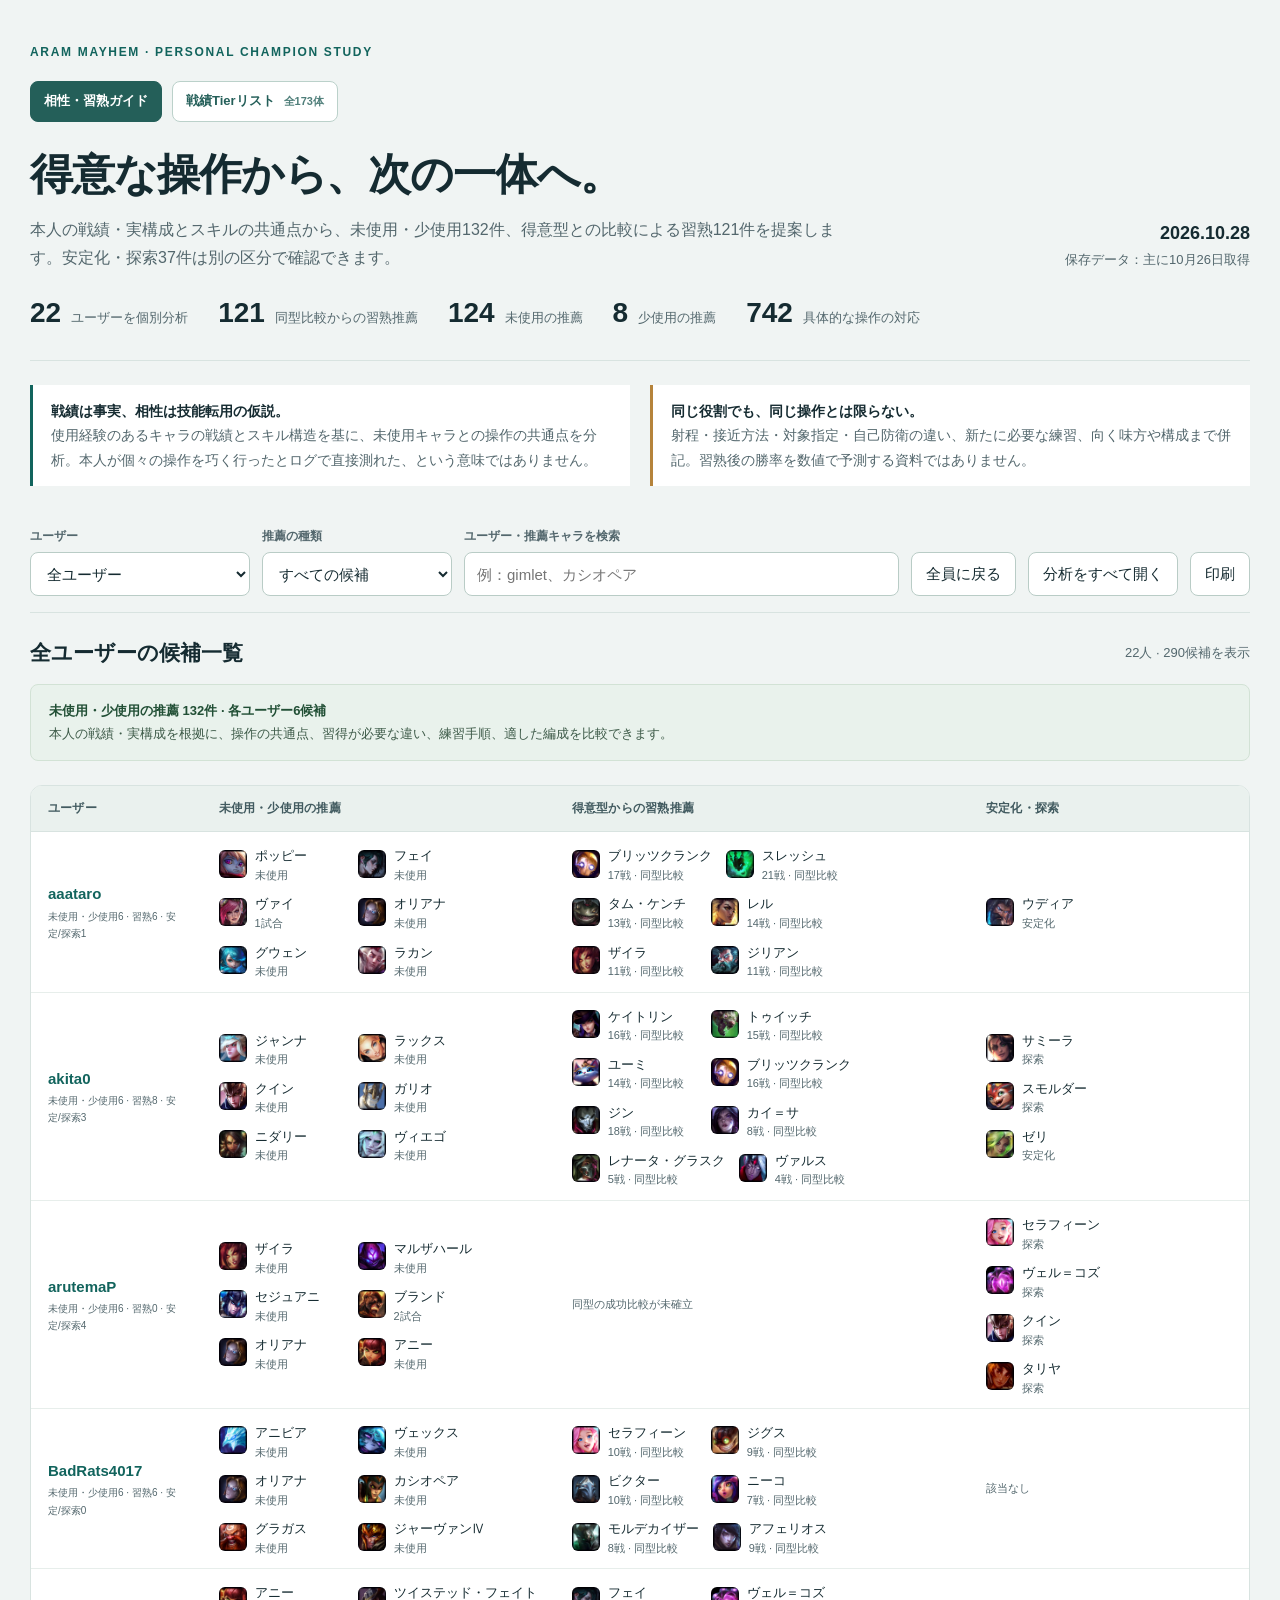
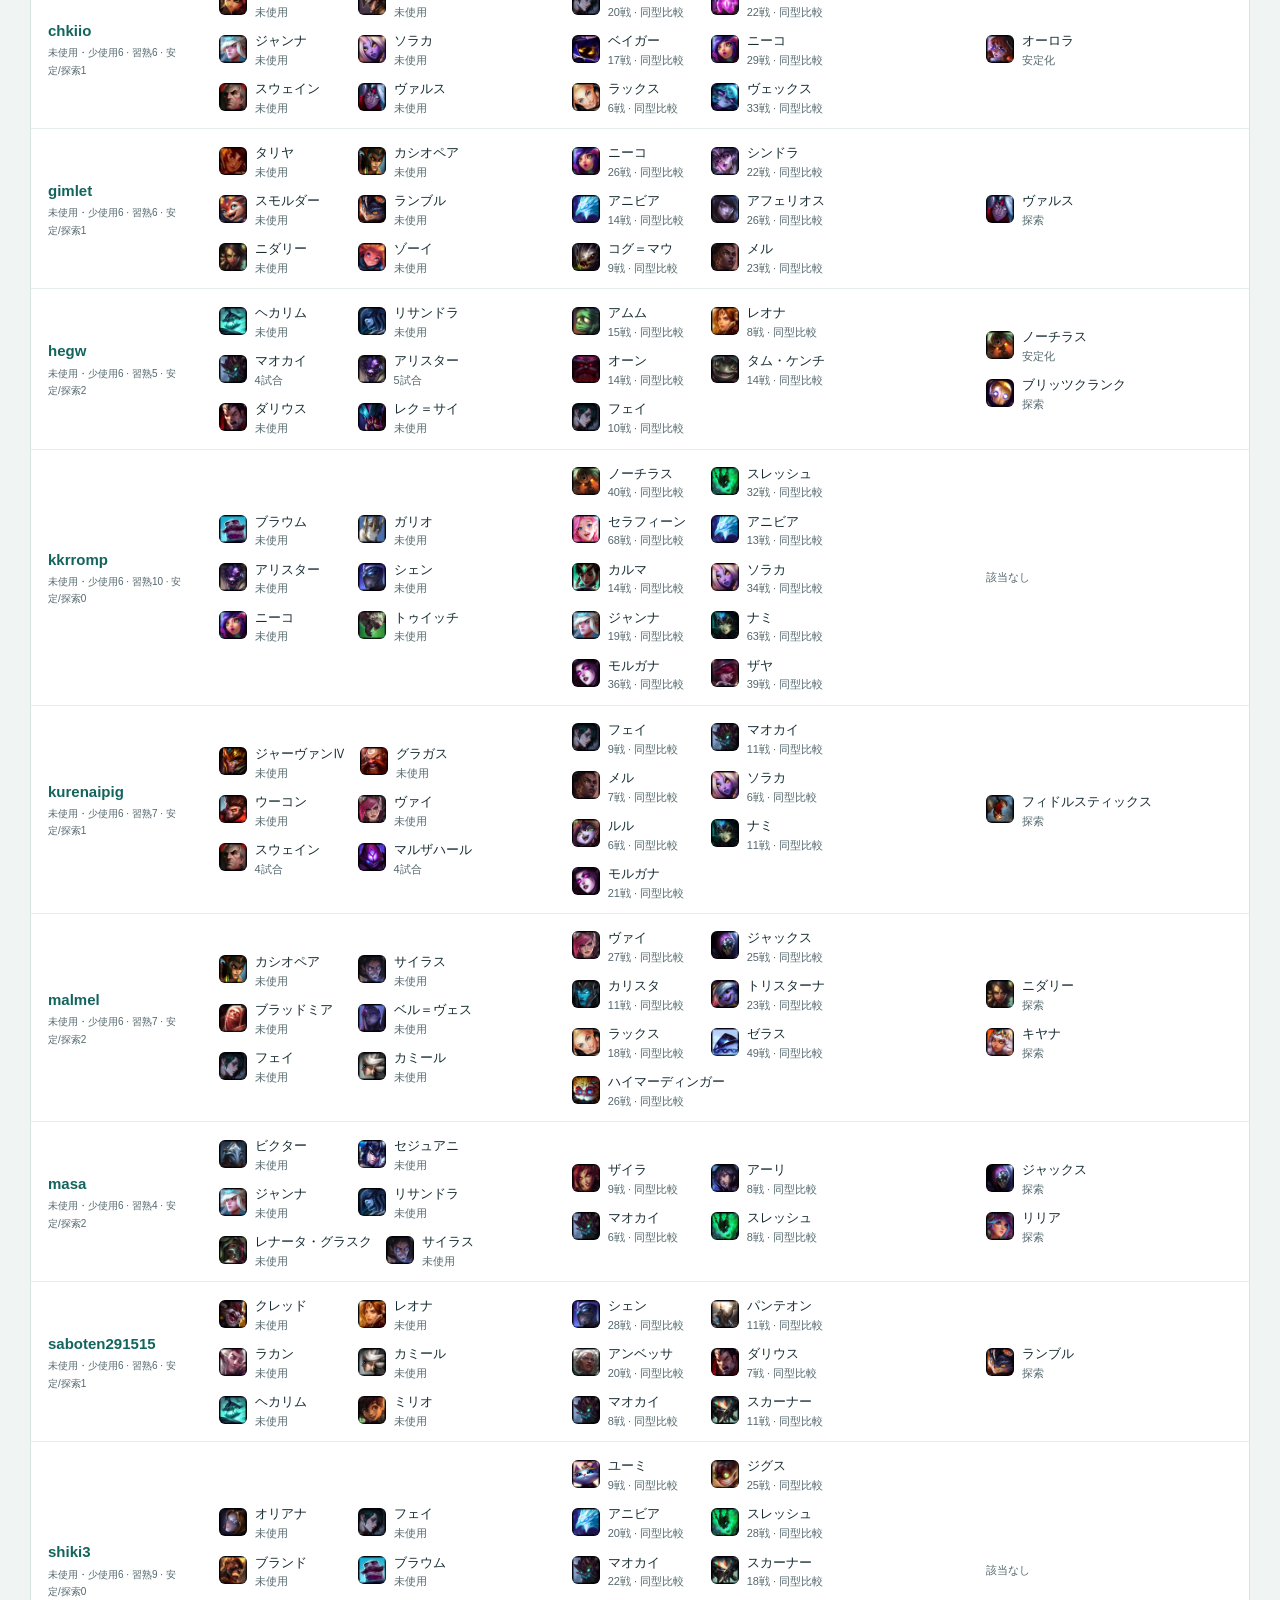
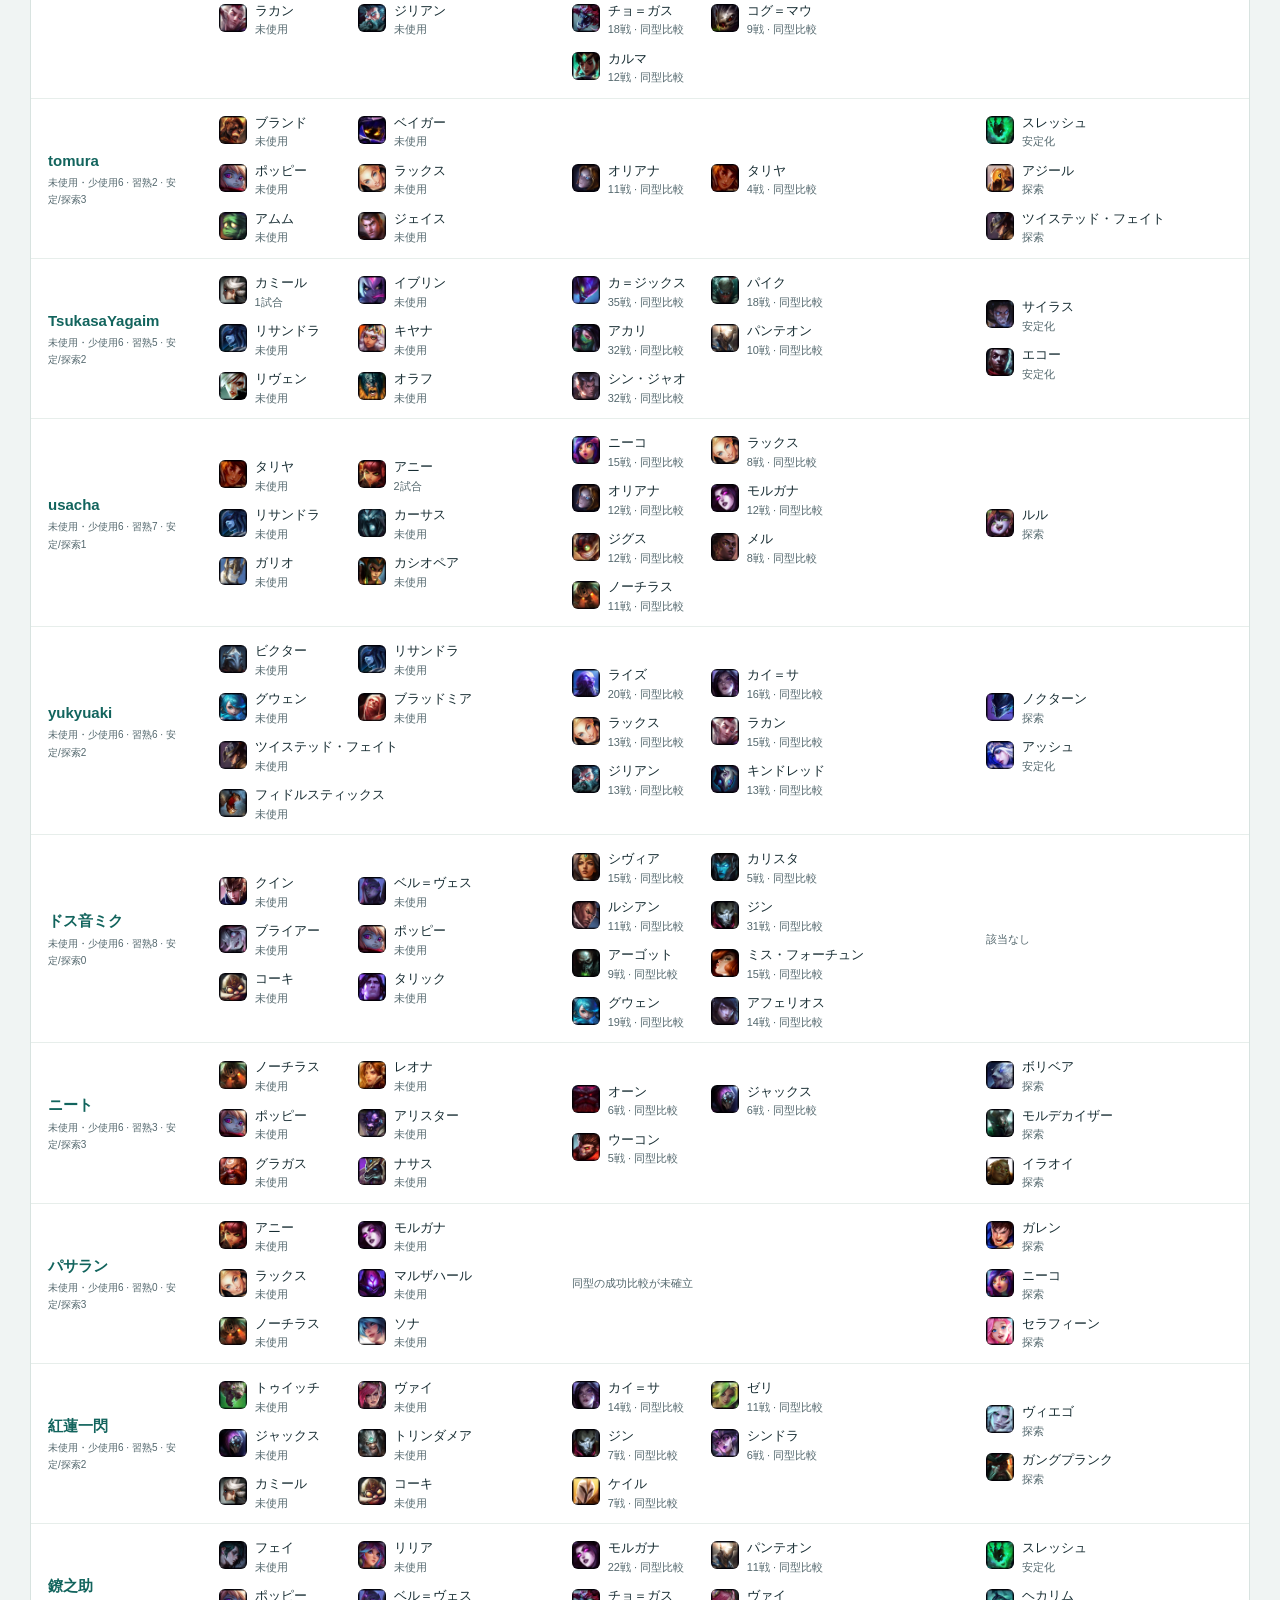
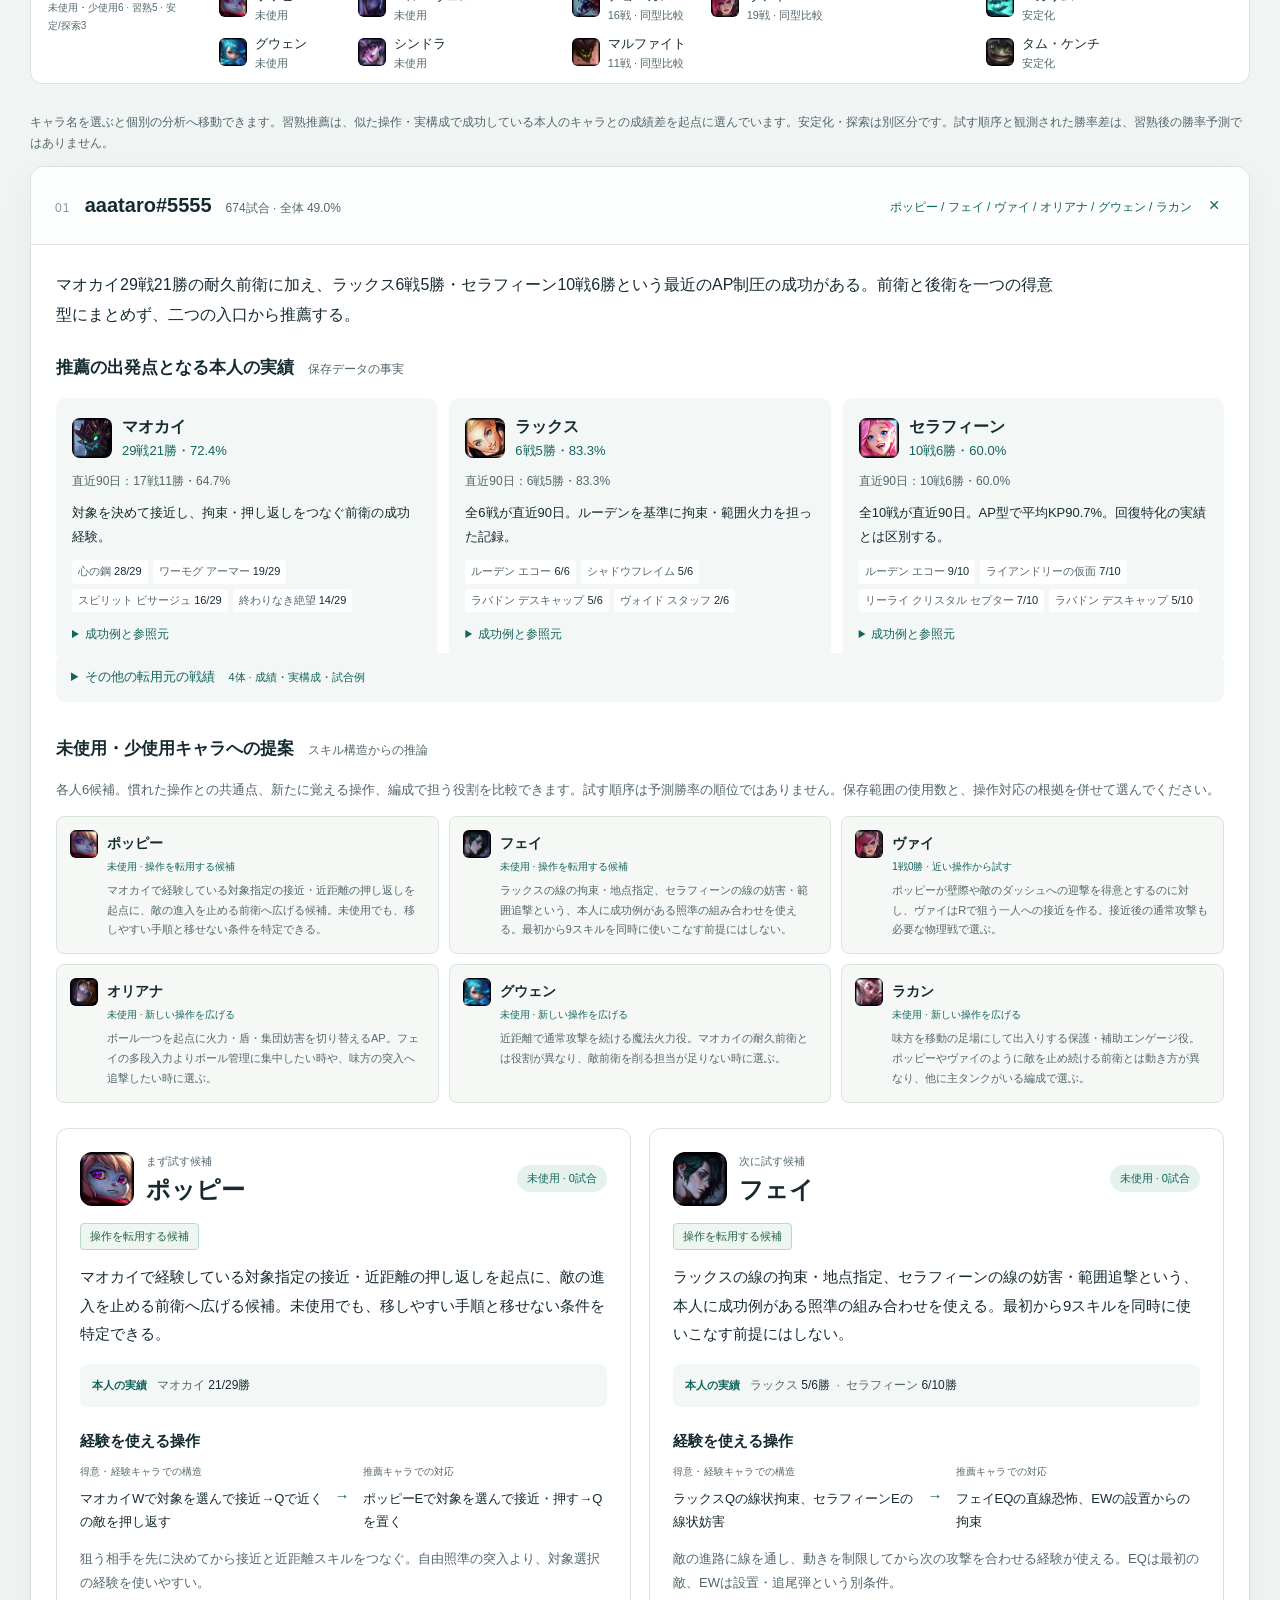
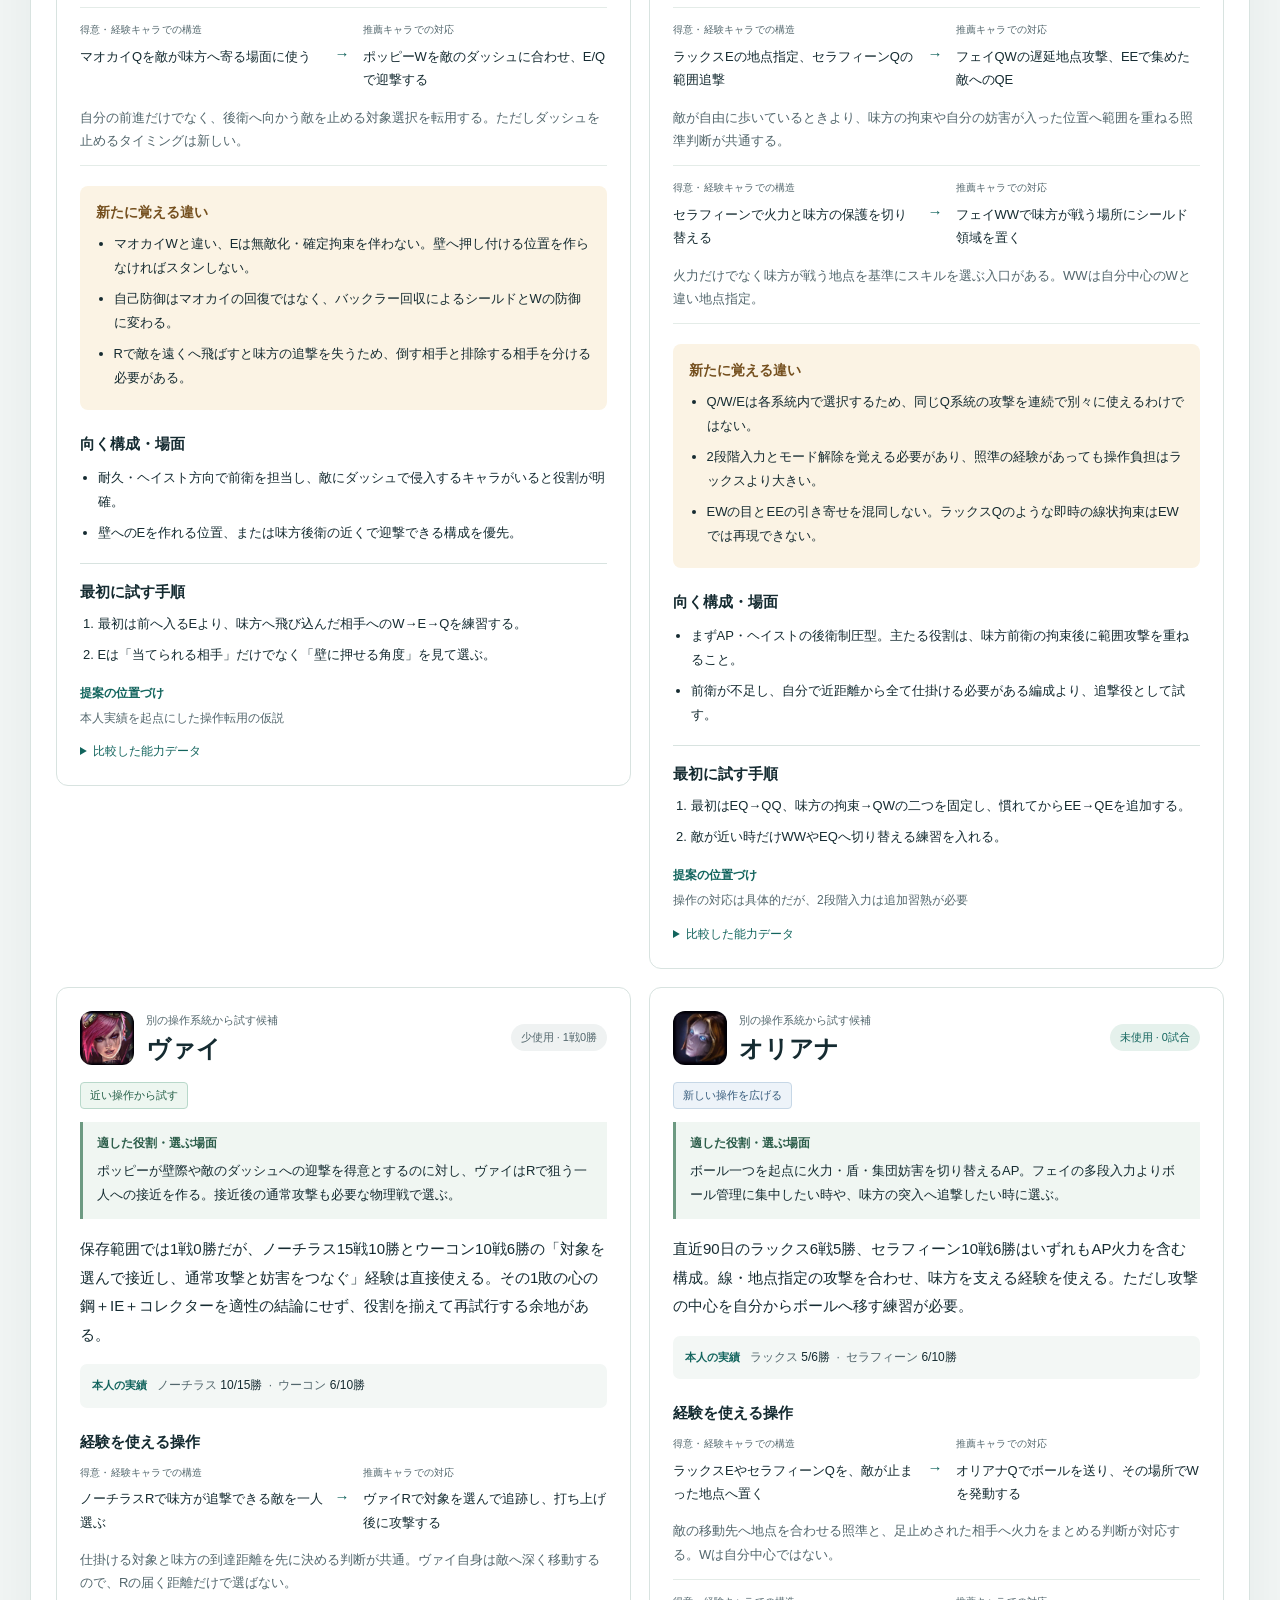
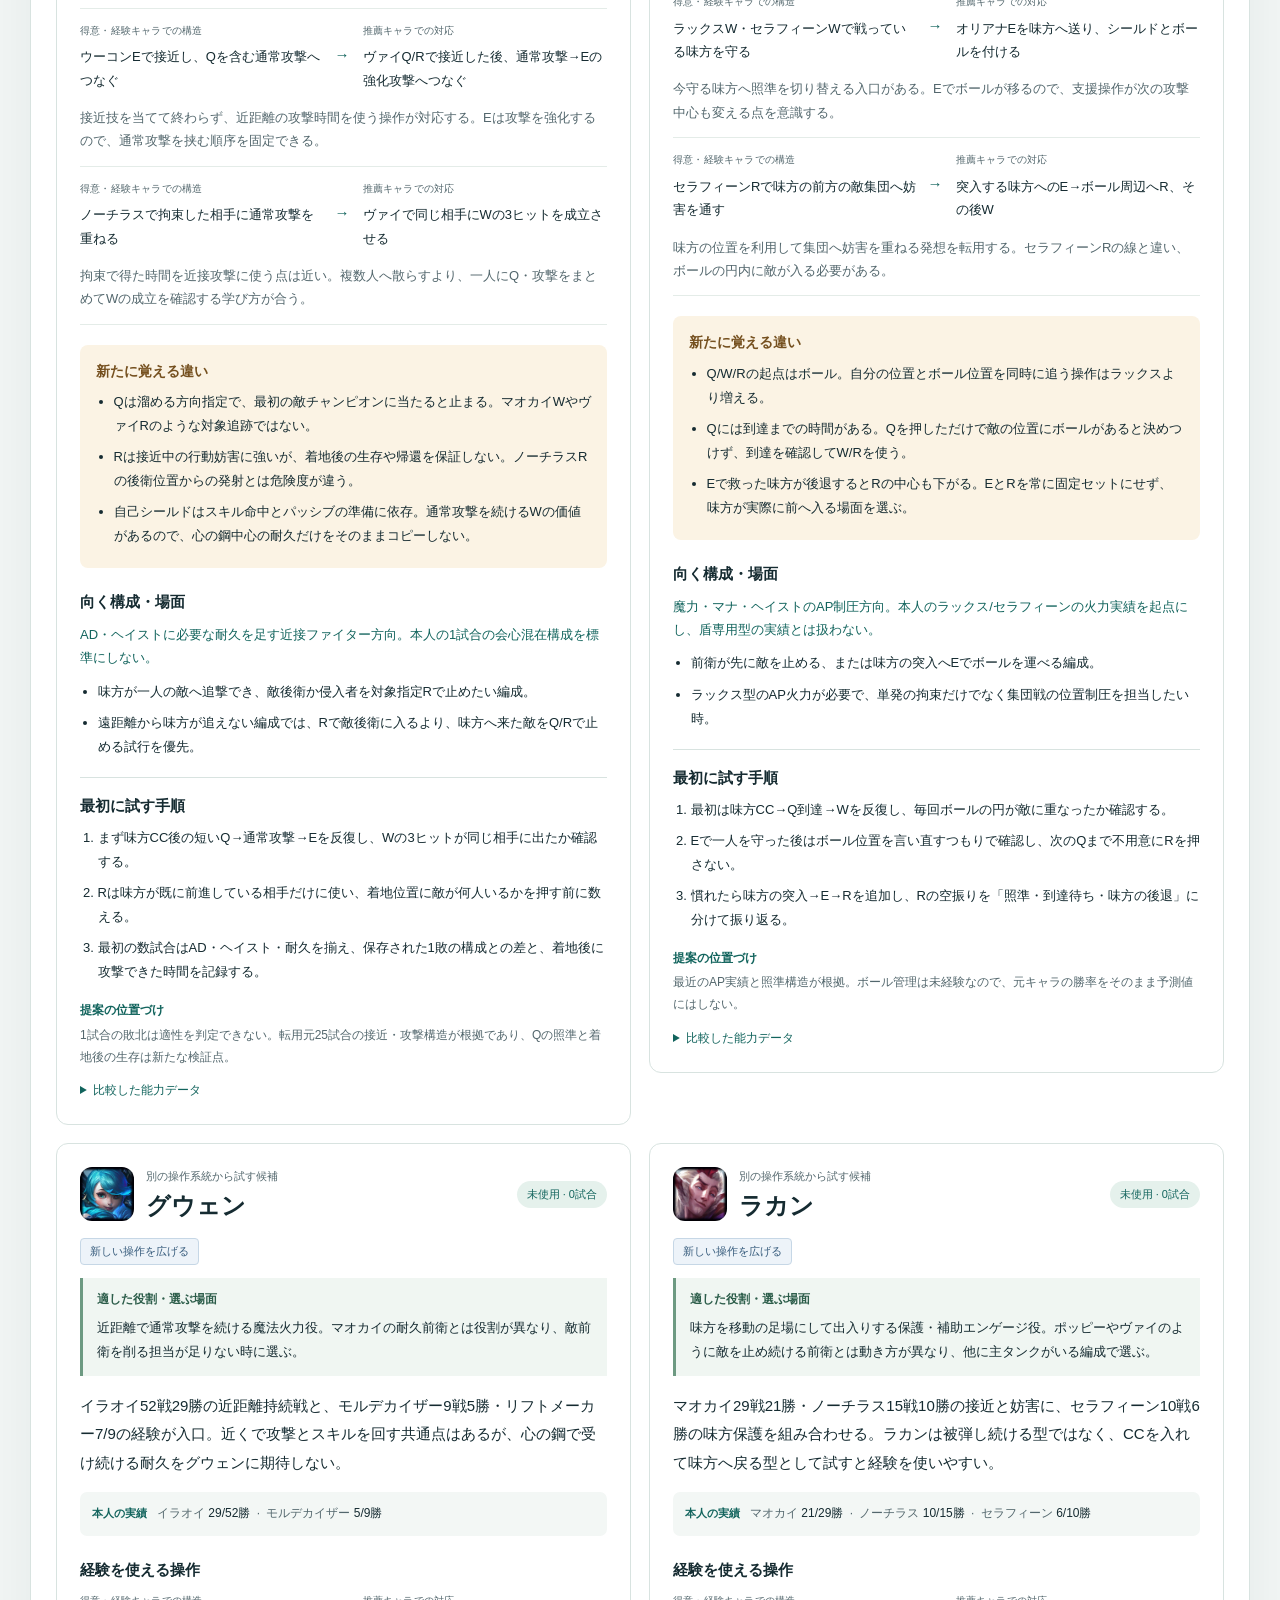
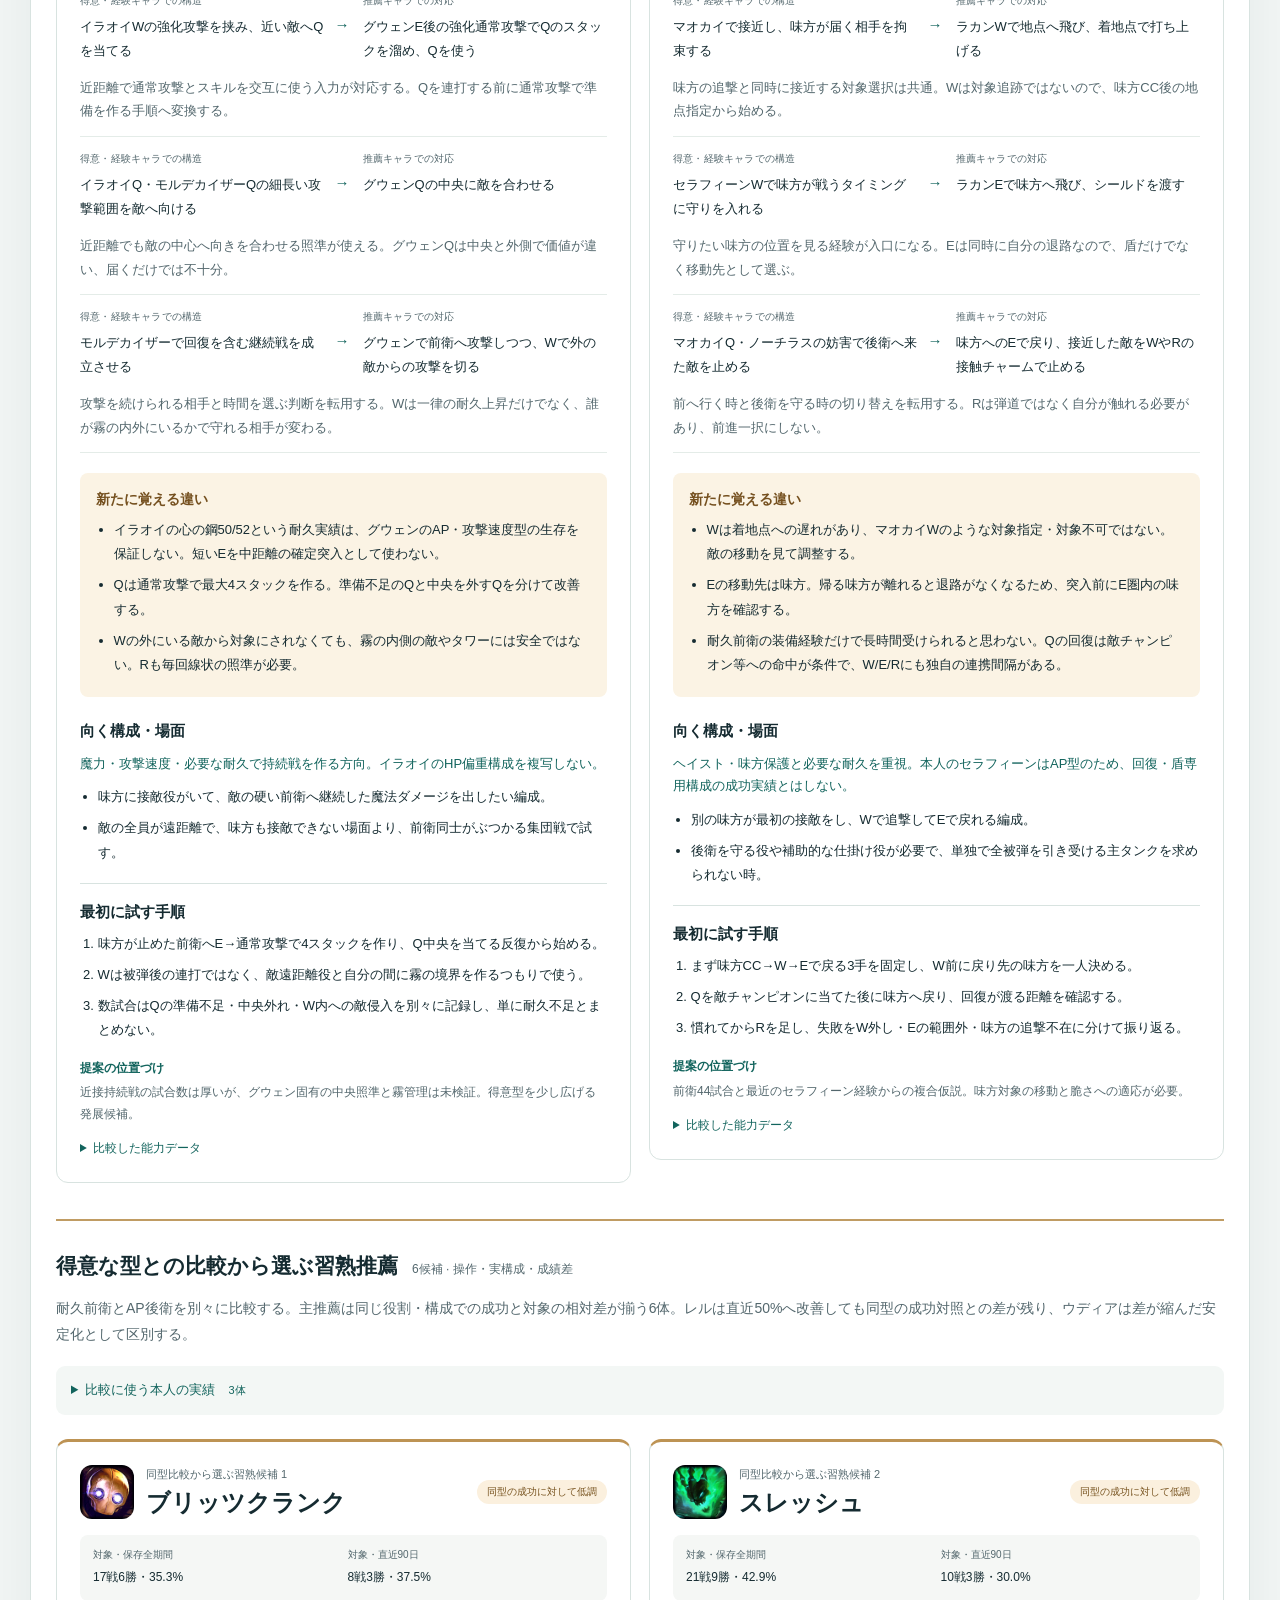
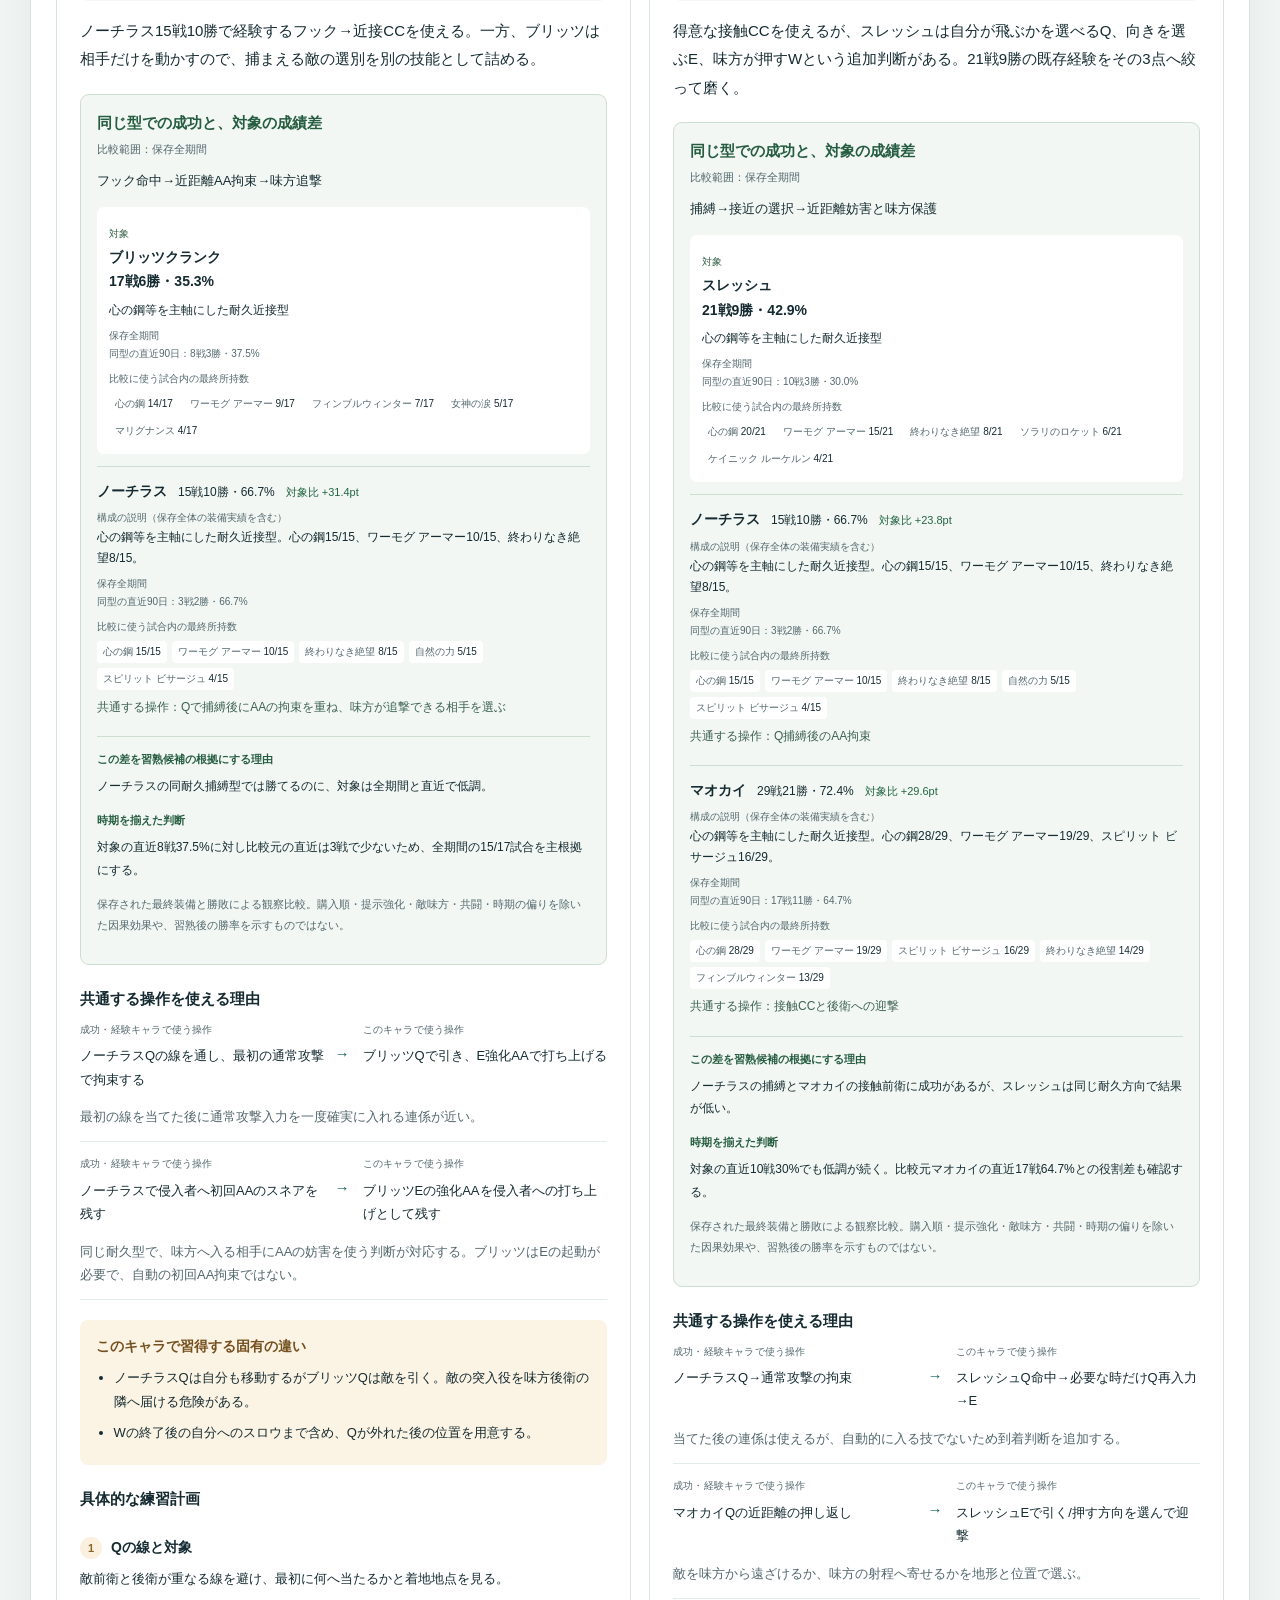
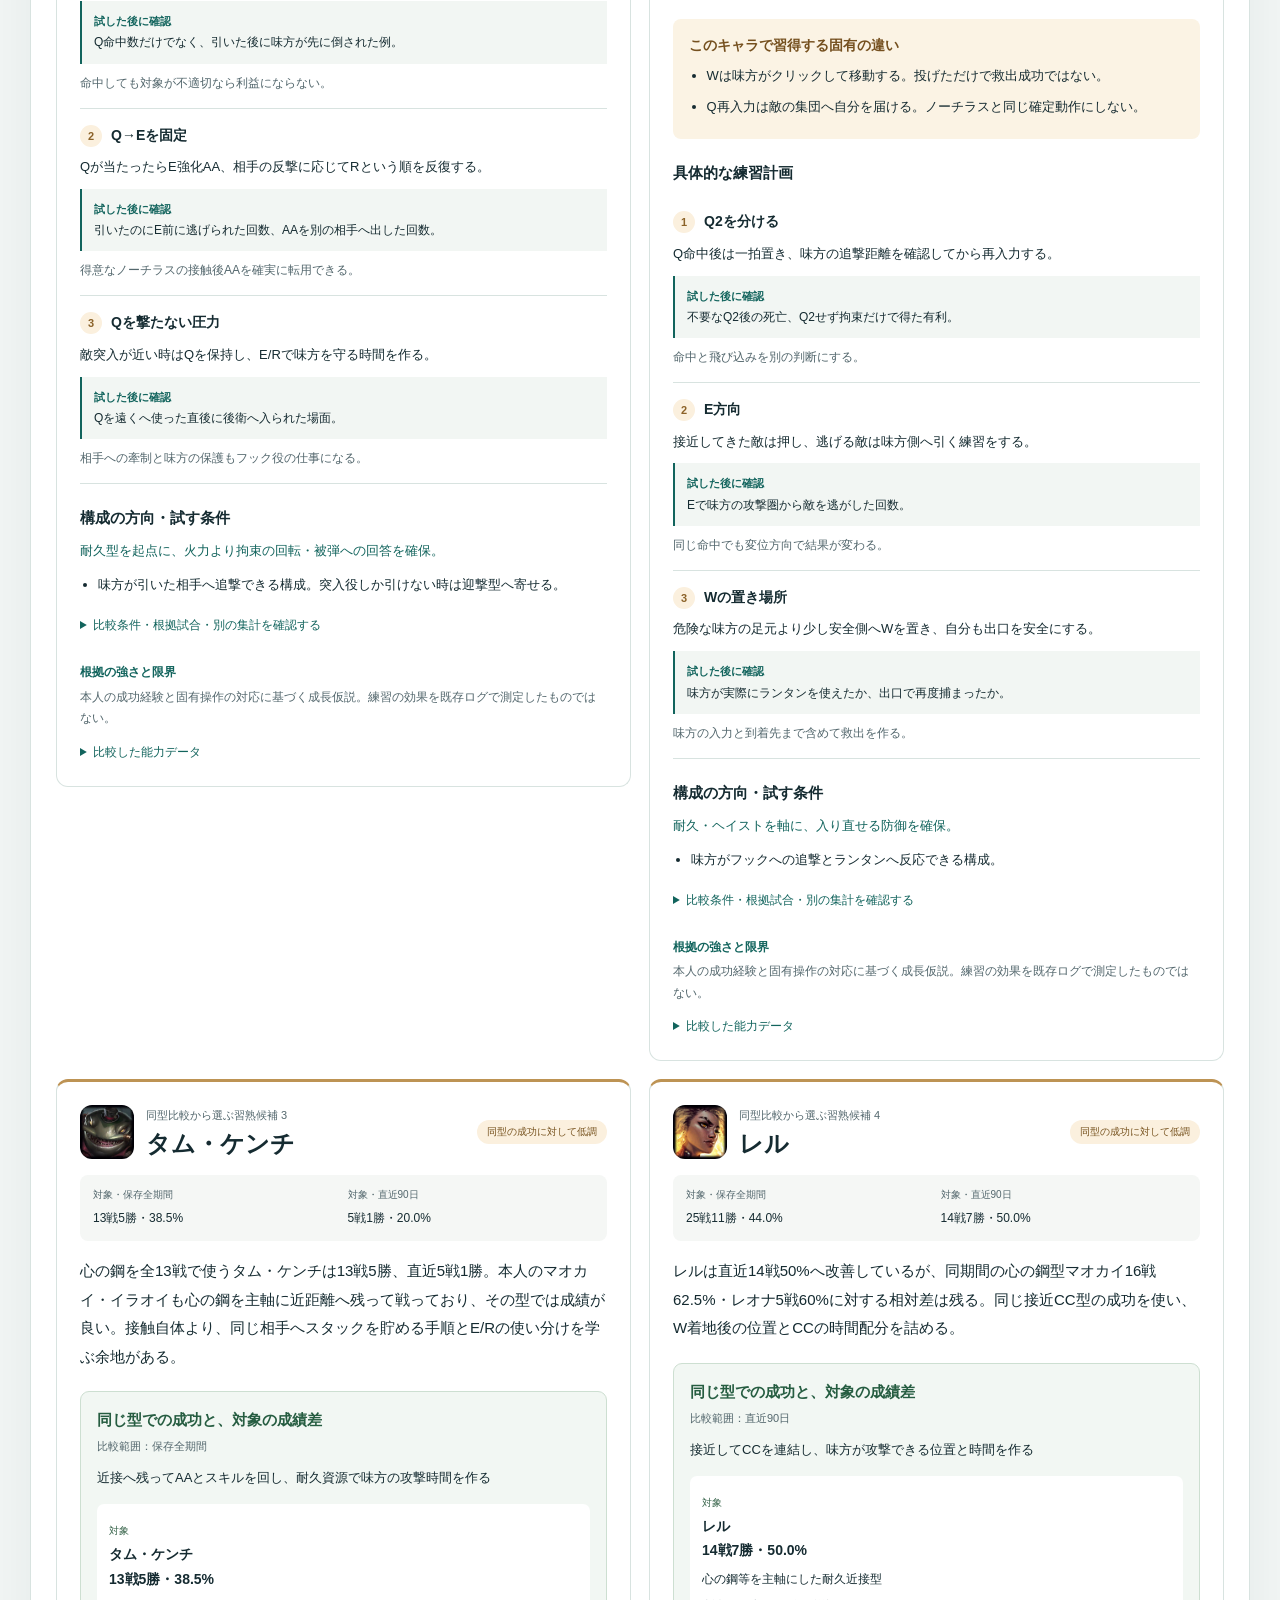
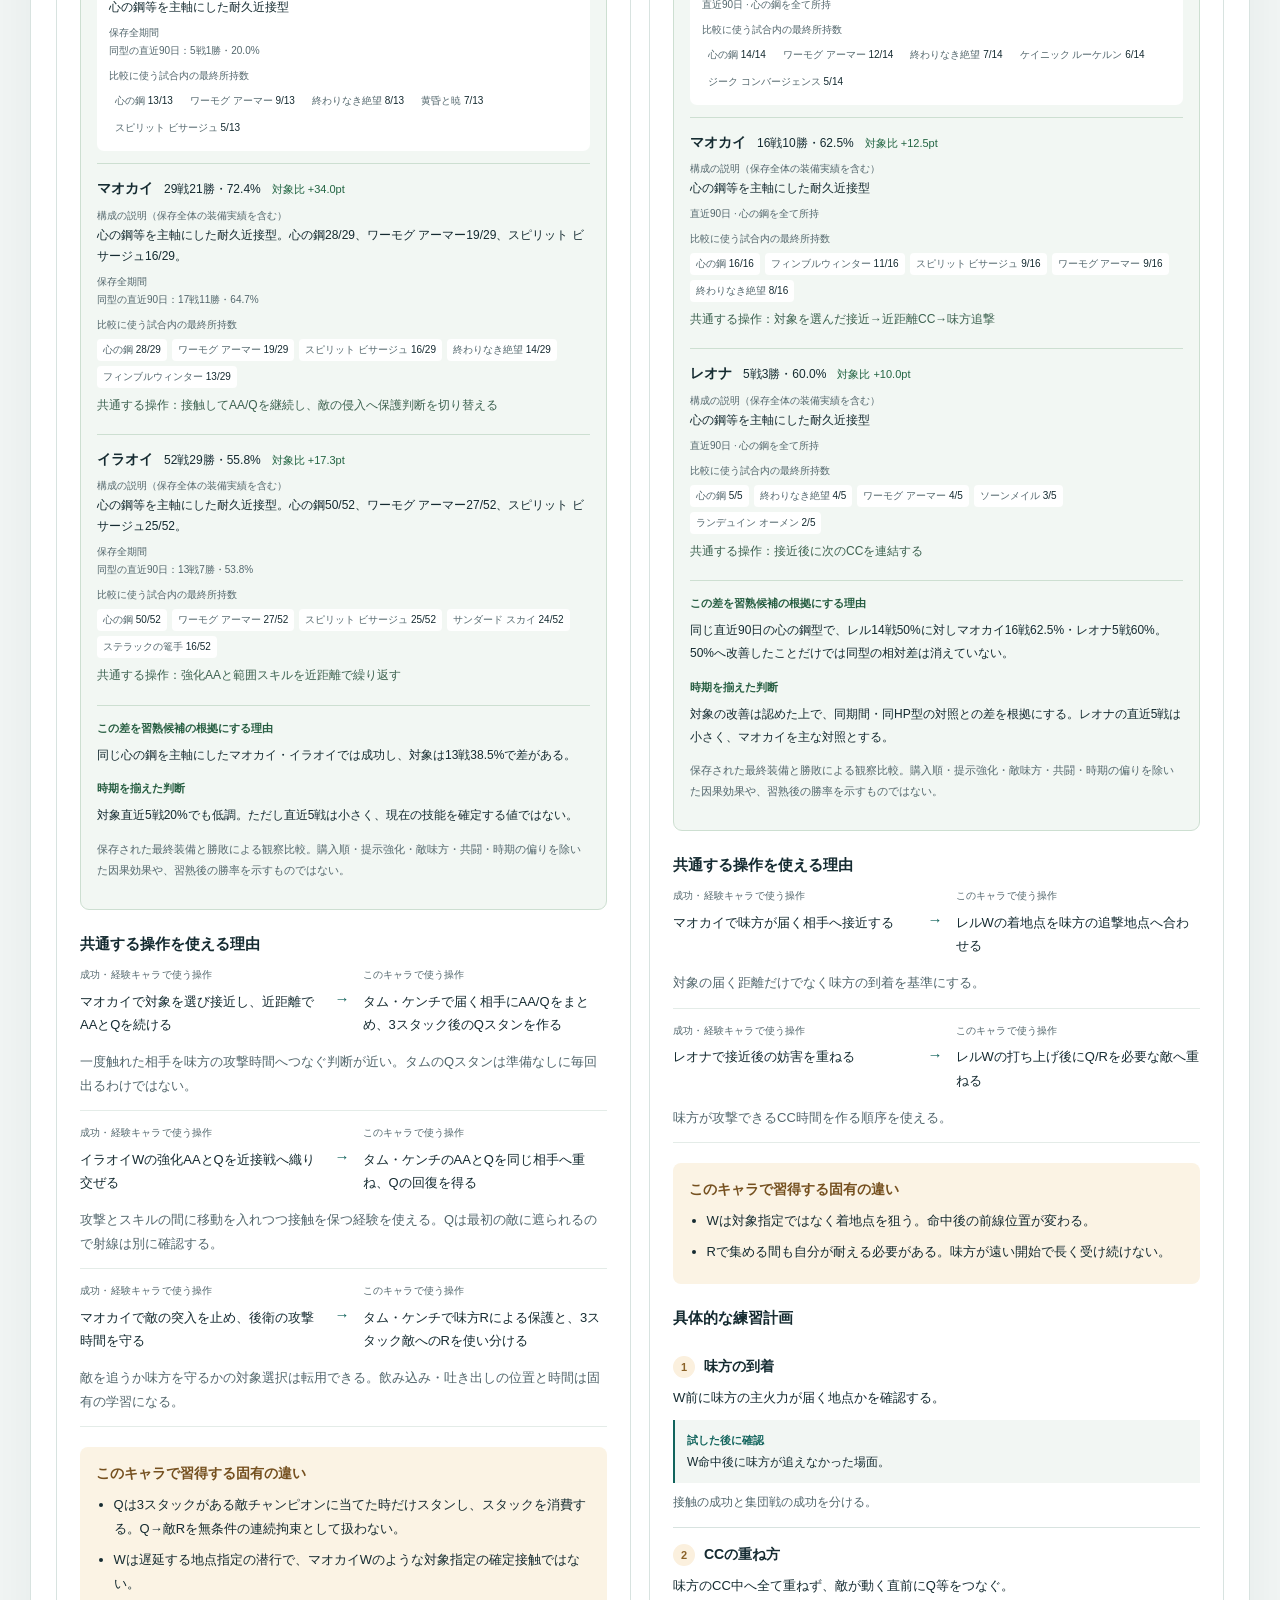
